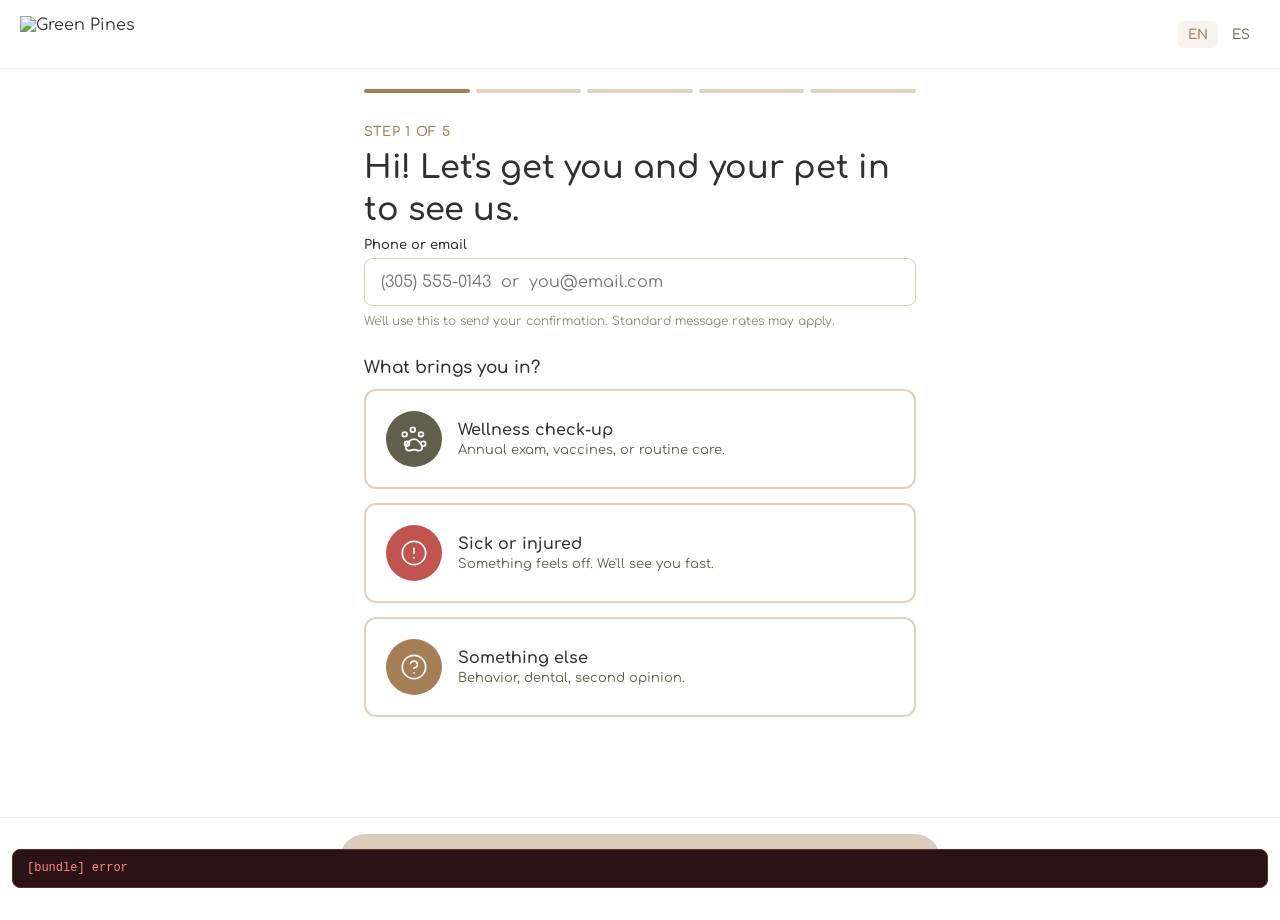
==== Green Pines - Booking Flow.html @ d6db9cc0 "Add files via upload" ====
<!DOCTYPE html>
<html>
<head>
  <meta charset="utf-8">
  <title>Green Pines — Booking Flow</title>
  <style>
    * { margin: 0; padding: 0; box-sizing: border-box; }
    body { background: #FAF7F2; display: flex; align-items: center; justify-content: center; min-height: 100vh; font-family: -apple-system, BlinkMacSystemFont, sans-serif; }
    #__bundler_loading { position: fixed; bottom: 20px; right: 20px; font: 13px/1.4 -apple-system, BlinkMacSystemFont, sans-serif; color: #666; background: #fff; padding: 8px 14px; border-radius: 8px; box-shadow: 0 1px 4px rgba(0,0,0,0.12); z-index: 10000; }
    #__bundler_thumbnail { position: fixed; inset: 0; width: 100%; height: 100%; display: flex; align-items: center; justify-content: center; background: #FAF7F2; z-index: 9999; }
    #__bundler_thumbnail svg { width: 100%; height: 100%; object-fit: contain; }
    #__bundler_placeholder { color: #999; font-size: 14px; }
  </style>
  <noscript>
    <style>#__bundler_loading { display: none; }</style>
    <div style="position:fixed;bottom:12px;left:12px;font:13px/1.4 -apple-system,BlinkMacSystemFont,sans-serif;color:#999;background:rgba(255,255,255,0.9);padding:6px 12px;border-radius:6px;box-shadow:0 1px 4px rgba(0,0,0,0.08);z-index:10000;">
      This page requires JavaScript to display.
    </div>
  </noscript>
</head>
<body>
  <div id="__bundler_thumbnail">
  <svg viewBox="0 0 1200 800" xmlns="http://www.w3.org/2000/svg">
    <rect x="380" y="80" width="440" height="640" rx="40" fill="#fff" stroke="#DFD2C2" stroke-width="3"></rect>
    <rect x="430" y="180" width="340" height="48" rx="8" fill="#A57E55" opacity=".15"></rect>
    <rect x="430" y="260" width="100" height="100" rx="50" fill="#605F4B"></rect>
    <rect x="550" y="260" width="100" height="100" rx="50" fill="#C25450"></rect>
    <rect x="670" y="260" width="100" height="100" rx="50" fill="#A57E55"></rect>
    <rect x="430" y="640" width="340" height="56" rx="28" fill="#A57E55"></rect>
  </svg>
</div>
  <div id="__bundler_loading">Unpacking...</div>

  <script>
    
document.addEventListener('DOMContentLoaded', async function() {
  const loading = document.getElementById('__bundler_loading');
  function setStatus(msg) { if (loading) loading.textContent = msg; }

  // Error sink persists across replaceWith since it's on window, not the DOM.
  window.addEventListener('error', function(e) {
    var p = document.body || document.documentElement;
    var d = document.getElementById('__bundler_err') || p.appendChild(document.createElement('div'));
    d.id = '__bundler_err';
    d.style.cssText = 'position:fixed;bottom:12px;left:12px;right:12px;font:12px/1.4 ui-monospace,monospace;background:#2a1215;color:#ff8a80;padding:10px 14px;border-radius:8px;border:1px solid #5c2b2e;z-index:99999;white-space:pre-wrap;max-height:40vh;overflow:auto';
    d.textContent = (d.textContent ? d.textContent + String.fromCharCode(10) : '') +
      '[bundle] ' + (e.message || e.type) +
      (e.filename ? ' (' + e.filename.slice(0, 60) + ':' + e.lineno + ')' : '');
  }, true);

  try {
    const manifestEl = document.querySelector('script[type="__bundler/manifest"]');
    const templateEl = document.querySelector('script[type="__bundler/template"]');
    if (!manifestEl || !templateEl) {
      setStatus('Error: missing bundle data');
      console.error('[bundler] Missing script tags — manifestEl:', !!manifestEl, 'templateEl:', !!templateEl);
      return;
    }

    const manifest = JSON.parse(manifestEl.textContent);
    let template = JSON.parse(templateEl.textContent);

    const uuids = Object.keys(manifest);
    setStatus('Unpacking ' + uuids.length + ' assets...');

    const blobUrls = {};
    await Promise.all(uuids.map(async (uuid) => {
      const entry = manifest[uuid];
      try {
        const binaryStr = atob(entry.data);
        const bytes = new Uint8Array(binaryStr.length);
        for (let i = 0; i < binaryStr.length; i++) bytes[i] = binaryStr.charCodeAt(i);

        let finalBytes = bytes;
        if (entry.compressed) {
          if (typeof DecompressionStream !== 'undefined') {
            const ds = new DecompressionStream('gzip');
            const writer = ds.writable.getWriter();
            const reader = ds.readable.getReader();
            writer.write(bytes);
            writer.close();
            const chunks = [];
            let totalLen = 0;
            while (true) {
              const { done, value } = await reader.read();
              if (done) break;
              chunks.push(value);
              totalLen += value.length;
            }
            finalBytes = new Uint8Array(totalLen);
            let offset = 0;
            for (const chunk of chunks) { finalBytes.set(chunk, offset); offset += chunk.length; }
          } else {
            console.warn('DecompressionStream not available, asset ' + uuid + ' may not render');
          }
        }

        blobUrls[uuid] = URL.createObjectURL(new Blob([finalBytes], { type: entry.mime }));
      } catch (err) {
        console.error('Failed to decode asset ' + uuid + ':', err);
        blobUrls[uuid] = URL.createObjectURL(new Blob([], { type: entry.mime }));
      }
    }));

    const extResEl = document.querySelector('script[type="__bundler/ext_resources"]');
    const extResources = extResEl ? JSON.parse(extResEl.textContent) : [];
    const resourceMap = {};
    for (const entry of extResources) {
      if (blobUrls[entry.uuid]) resourceMap[entry.id] = blobUrls[entry.uuid];
    }

    setStatus('Rendering...');
    for (const uuid of uuids) template = template.split(uuid).join(blobUrls[uuid]);

    // Strip integrity + crossorigin — blob URLs from a file:// document inherit
    // a null origin, so crossorigin forces a CORS fetch that SRI then rejects.
    // The manifest bytes are ours; SRI protects against CDN compromise, not this.
    template = template.replace(/\s+integrity="[^"]*"/gi, '').replace(/\s+crossorigin="[^"]*"/gi, '');

    const resourceScript = '<script>window.__resources = ' +
      JSON.stringify(resourceMap).split('</' + 'script>').join('<\\/' + 'script>') +
      ';</' + 'script>';
    // Inject after <head> so the DOCTYPE stays first; prepending the script
    // would push the parser into quirks mode. DOMParser always emits a <head>
    // (synthesizing one if the source HTML omitted it) but may carry
    // attributes through, so match the full opening tag. slice() rather than
    // replace() keeps us clear of $-pattern substitution in resourceScript.
    const headOpen = template.match(/<head[^>]*>/i);
    if (headOpen) {
      const i = headOpen.index + headOpen[0].length;
      template = template.slice(0, i) + resourceScript + template.slice(i);
    }

    // Parse the template and swap the root element. Scripts inserted via
    // DOMParser/replaceWith are inert per spec — re-create each with
    // createElement so they execute, awaiting onload for src scripts to
    // preserve ordering (React before ReactDOM before Babel before text/babel).
    const doc = new DOMParser().parseFromString(template, 'text/html');
    document.documentElement.replaceWith(doc.documentElement);
    const dead = Array.from(document.scripts);
    for (const old of dead) {
      const s = document.createElement('script');
      for (const a of old.attributes) s.setAttribute(a.name, a.value);
      s.textContent = old.textContent;
      // text/babel scripts with a src: fetch and inline. transformScriptTags
      // does XHR against the src, but blob:null/ from a file:// origin is
      // silently dropped. Inlining makes it a plain inline babel script,
      // which transformScriptTags handles unconditionally.
      if ((s.type === 'text/babel' || s.type === 'text/jsx') && s.src) {
        const r = await fetch(s.src);
        s.textContent = await r.text();
        s.removeAttribute('src');
      }
      const p = s.src ? new Promise(function(r) { s.onload = s.onerror = r; }) : null;
      old.replaceWith(s);
      if (p) await p;
    }
    // Babel standalone auto-transforms type=text/babel on DOMContentLoaded,
    // which fired before we swapped the document. Trigger manually if present.
    if (window.Babel && typeof window.Babel.transformScriptTags === 'function') {
      window.Babel.transformScriptTags();
    }
  } catch (err) {
    setStatus('Error unpacking: ' + err.message);
    console.error('Bundle unpack error:', err);
  }
});

  </script>

  <script type="__bundler/manifest">
{"d866ac10-8ad1-48e3-a0cd-deecfb1fa5e5":{"mime":"image/jpeg","compressed":false,"data":"/9j/4AAQSkZJRgABAQAAAQABAAD/[base64]/2wBDAAYEBAUEBAYFBQUGBgYHCQ4JCQgICRINDQoOFRIWFhUSFBQXGiEcFxgfGRQUHScdHyIjJSUlFhwpLCgkKyEkJST/2wBDAQYGBgkICREJCREkGBQYJCQkJCQkJCQkJCQkJCQkJCQkJCQkJCQkJCQkJCQkJCQkJCQkJCQkJCQkJCQkJCQkJCT/wAARCAGQASsDASIAAhEBAxEB/8QAHAAAAAcBAQAAAAAAAAAAAAAAAAECAwQFBgcI/8QAQRAAAQMDAgMGAwcDAwQBBAMAAQIDEQAEIQUSMUFRBhMiYXHwB4GRFDJCobHB0SPh8RUzUggWJGKCJjRykkNEsv/EABkBAQEBAQEBAAAAAAAAAAAAAAABAgMEBf/EACYRAQEAAgEFAAICAgMAAAAAAAABAhEDBBIhMUEiMhNRQmEFcaH/2gAMAwEAAhEDEQA/[base64]/uWrZhH3nHVBKR8zVEo0UxzrjPbL/AKk9H0hx210K2OovJlIfcOxkHqDxUJ6YPI1yLWvjj201h4qVrJtGiZDdsgISPnBJ+ZrNo9hhxBnxpxjjSgZEivFenfEntdbXCXGddvCsndJdJJMefH510VX/AFB62zogs3mUf6pI/wDJ2AAp6lIxM/KndB6PiaFeUWvjF20t3g6nXHAF57sttkAdIKf4rU6J/[base64]/COJPQcp88VdgfEH4v6T2OYKSsPXJH9NlJBUqR05DzPTgcV5o7X9vtX7Y3JuNTuyobpbYQIQ36D3xqp1vVbnWr13Ub93v7l5W7zM9OgxUFSnFPAKSAvbO1HAYx+351i3ao7ilFyVrKZGQrjT1u2N0JQVA8yasrHsrf3igtTC/FncRM/xWo0/sLfd4lRQVJGCNpPz99a55cmM+t48eV+KXTLEXIStKFIUPqPeKsNRsEsgAAbgDuA51vdK+Hrw2PpSGyE4Hv58amXXYhwIU660lSUCEoSkEqIGAf49K8958d+3pnTZa9OLXtsi3KZQ4644N0BRED1/imEK2+IW1xbyY394YHlkfvW+1bsRqoWu9cbUgHMHJ9PSsvds3qV7nhcKQBtBQAJ8pjA8hXbHklcM+K4qhy7dt3lO2r5Q6gglIVAPmDwkfviu4fCb/qAfbQ1pfacqeaSAlF1kuIH/[base64]/[base64]/SCK9k3loHG1tq4EHlXmbtbYtaT2gvdOfRCH3IT/6AqBIHqY+tfQ6PmtvbXzet4ZJ3RVC82NLfaRKSAHgM7R5j65rsHwQ+I407UT2V1O5/oOeKzcWcJPNMnlzrhNklbrjiEOqZc4pIVAjp60F377GxwqKHrdQIWgROcH1nmK+j6fNe+MEYoVz74Q9tnO1fZy2cuVJW8AW3FCBtcHFJHmMiMQYxAnoFdJWRihM0OFA8KBNCjoqoFFQoUANJo1UXKgFJpVJoG6OimgKBQo6SDR0Uc0ocKSKMUQqhRUdAqhRTQmoDrC/GDtSOzfY26fC9inFobTiQsE5B8iARPnW3cXtQSTGONeb/wDqP7ZDUu40W3WlLTLpU6mfEogYJ6DP61LdRY4rq1w7qFw5dvOha3VySOE/wKjM7luJSE7s5mc9TSHlq8SVKgpG2DUuxYCnAluT1xknpWN6i+63Hw/0n/UNSe1FxJhk922mMBRyr6YH1rsel28ECMVjuw+lDTdOaZUPFG5f/wCRya31izBBjzr5XPl3ZPtdNh2YyL60Y2pTFWLaMDFQrT7oxNT2sjnXm09OzyUiMCn0IBHnPWmx93hTjajNJEtSkNBXoKWtkRwHCiaIwBiPOnVkweEV1kmnG27VNyxgx0rh3x27HuuJte0lmINqoIfSB+EnCvkf1rvb7ZPGBFUmraczqVm/aPpC23kKbUD0Ig1jDK8ecyi54zPC415KTYqtV7kkb9pwniVRIIPQ1ATcK1NxTrSFvOAHcgnK0HjPXrJ6Vca3aP8AZ/X39OdBUplwtHGFj8JHyOaon7VTDxbtnEodypIPhUPQ8/TzPSvtY3c2+JnjZdOp/A/tM3oGovaa6FIRdw4ypZI2uJI8JPnkfICvUragpAPUV4R0q/c74C5Ud6fGFJORyx6GvV/wk7ajtN2ca71ITcWyiysJP3uhjp69K3jfjNdBoqMGaFbZEcUVGTRVQKFChQJIocqMmiiaAqTSqI0DIoxSRShQHR0mjFFGKOiFHRAHGl0mjoDo5osUD1oMt8R+0x7NdnH3mmQ/duju7dqfvLIwT/6jifIGvFmoXDt3evuuvKfcWtSluE/fVzPzrvP/AFMa461dWNkyo/02itwjlulIjpgL9iuDWTYUhx47YSoFMjHvIrnlfLcQJU6p1Q4pBVJrT9irY3eqNIWDDY3KnrNZ8rSl1yUwha5+Uitd2GUhOrOlKgpIQcxwE/3rly/q3wT85t13Tk7EBWBzrS6a8FoE59K5zb6jfaqO5sGlpQDt3gxPnUoWXaLRyLhFw64kGYSJH7+xXh/i37r6n82vUdgskygH8zVg0Qa4vb/FfUrJ1LFy2h4DiSCk1ueznbS21lsbVBKyMpHCsZ8dxjeHLM/Db4CRmltiADPkTVY3d94BtmOtHcagLdkuK4DNcpY69tX7AQckinSWzISQYrk+tfE29auEs2LYHRZHAdffSmNG7S9odbuEIDhSvcSVTG5M5EHH5c69GOHjy8+WXl1K4eSFRuA5edV11tnB5VTL0DU1MB77YpDoE4fUd5McZkdeAqJb6jqllcpttSa3MHAeBkg8vrXHkw/p048v7cz+LnZ9td+L5LYC3NpKgMyJB+uPpXIdZYS44ju1/wBVB2qB4ma9FfExpB0tp3BhxP5kVwC5Qi5v9SXglMqaI4bRmR9QfnXr6PK3HVeLrcJvcVVleM29ypt5JcCoEg9YP0kV1D4F68/[base64]/GjUn7/ALQvBx5C0l5aSIhSNh2JT9JV/wDOucJeU0ypAwkHNbH4tuW6+1SlMOBTTzaHiU8ErKUpUPqgn51iHblOwIRmOB9865X2onSpTZSTCUkfKRWy+HTKHNUvFKygNpHHrmschCe73KUk4H/x/[base64]/qcs/i8lwJO5L7S/FHdll3bPEJJIIxyJrY6dr1rqts260oLbcAUDxBFZ+++HVhd6Va2igpaLZO1oARHmTxmrTQOyiNJaCUbk5kgHia5c3Z/i6cXfr81R8UEE9lblxtUFspWmPw15yv8AVE2V4+bdCFNkBpJP42toAPzAB+deoe12nfb9CvbUid7RA9eVeVrmxbafWzcqXtCSkHmiPuz5cPlXborPLz9dLqVDt312iFBtO8K/FziDjy/tU1gtfZipxZNwhQCQDxBjxfKeFVa3lIcWzAQhSvw5jOKtWyhncUNIuApAIUBJJj68TX0HzI75/wBPOsO6g0/bukJcbuU7RIkp7ogpjjxbB6SBPKu+jIryt8DnU2eqm5euUM/Z0oCGjjvFq3c+oSVwOMwOpr1FZu96wgkydoM9a6Y3wlPGhQJoVpAoUKFARoqMmiFAKTR0VBFBpQNIBzR0C6MGkg0YqBYNHSAaVQKoTFEDFDjVBzWB+L/ahvs72WdeK1JU4tCWykZKt0gDz8JM8ordrUEoJOIFcF+NWouXdvrd5cL3s6Zd29nZsJPhPeMpdcWscztO0dNyhUt8K4d2jvndRvytxxDpShAQETCBtHhzmRwPnNZ4HareRJkQDVpeqJffb3h1wpSd6TulQicj5/Sob1uVudykePaSeQwJNc4tJelondlYOQetdX+FzG3SkuwJcUY9K5Hdnx75JKhmetdj+GA/+nbRUZJV/wD6NcOo/V6ekn5uoafprL6BKQSRzq1Z0BlJwgD6VF0FeUgkQa1KEJCZ5V8y72+zJFWnTWmEyESao9WSlZ2iNx5CrnXNcttNtVrKhujA51k2S8t/7RcHxKUJHSaYy3yZf023Ztv7PZtpjhk1eqUVmq/RmQtlIGZ8qtn7RVuIisXG3ytyhk2xcQd6RFRv9PQg7kJ2/tULWtSd0osvmQypQQvy6GrKy1Bm7SkhQPmOdWHb42NNuSc7vSTTirYNp8QietWVuwjbIzPU1D1AgDbWrjqbrnLu6jNawAGljkRFeX+3TYtNYcbQhOApBxkgE/sfyr0/q5JaUIwK82fFS27vWXHUz4VKnkJJ/gV16O6ycetn4OfOLUHAAYG7lU/S1IUlxTg3gEjYfxA8Y86gXCCVqXkEHKTxzSwrYlKUlRBB3QeJivqvjbdC7A6+jTNRUErT9mXtTcIP/wDIgKBSrjggjBGRJr0/[base64]/IGvHnbt43l+1q21W68a7x5WYLqgFLiTnCk+UEDNZzrUjKlEbVjoM8JnP71Hdue8dDu1KVSqAOlPtKSlxKnQrYsbSP+IPP5VAWClyIykke/zrMKJydgmMiRXXvhi+B2ctRP3FLB//AGP81yJyO7G6QYJ+Xua6T8MXVHQXYM7X1CPkK488/F6Okus3YdJvAkjNaJeq7WcqNc80vUFBcEZq4XfFaNgBKzwr5uWL7OOW4q9dvHtQ1ZpCQottncongTUfUtfuLEJR9ledKsgtpBH61PSEBZCgN/Op9ppzVyUyRnhNdJqTTnd27WfZztuEsIRcK2OAQAcVY6n28vWn0qYsLm8TgHugDH1OaYY7JWp/qKCSoZkitVo1i2y1t2phPDAxXO6tb3ZN1U6mzca7oalXLLlvvAUlB+8D51mNA1W50902lySCgwCeYrpDyUpwSI86wfa7T2y4X7WA+DPrU1PSzKtjY61LIAVPSKU9d99zrEdm9S+1tqacQtt9BhSVHM1dPPLbUAJIOK5ZW+nSSXzD2pQtpQHOuB/Ei2U7qdw5t3JStSQOqtoI/[base64]/0H7QN9d+xfLIyyBNeRNfWt7u3iQXH0qcclzcSrcUmehOwHPEknnWM2orFOrKEL4qCSkTy9zT1sgOXxG5KkzgnAiMmj1FpLKWChQO5sEpmSkwJn61Gt3dv9PHjUJJqILUFhK1DwkqMkp4fKt98JX0qs7y3Jyl0LjyI/tXOLlanHFLWZJM1d9iNaGj60grUUtPf019BPA/WscuO8K68GfbnLXc9Ot0m8Snko4rUXGjFhr7Q3M7eArIWd1ltxPERW6stSRc2iN55Zr5We5X28NWOUald9p9Ku1vFi2et1rgEzuA69KvtBtNX1x5Hd6qwgK4CCIxMRNabXLRt5oFKQUkQRVHpzdxYXCVJ2FsH7vA/KvRjlLPTE47vxlpotO7KdsG0rca1S2CUTKStRmPI1ep7G68lTbl3rNsyFGJSVEjBOJI6VBZ1QJSpFspaRzExPU1baZqCXV/[base64]/1fXL2/mTcPLWD6nFegvjJ2q/03s1cNMuQ/c/0UZzB4/lNeak4419ToePWNyr4/wDyHJvKYz4ntXiyyWVQU/nSmF/1BBiRt9Kio5qpX4E7ZHXyNex4NrdVm+xcLZSUSo94DiCUgxB+Z/KtP8OmkW2rac84nv7a8ecYum4kJQU8SJicyPSslZd47dJYQ4hveCnes4BA4/lV92H1pzSNatn1tJeS0oyycBZ2lII8xuPrTbX/[base64]/Eft8q2uUONNfaWWll5KCsKbXuSUjvDw25VECFQqMQo8F1O3ue8+1XKFp79SliRzMK/RQPzroL6UI1h+41khVuy0/hfg7x5vClHqd6zgR90DFYrVNae1Rx891h5SQkBIASeIjjH1/SuVbnpT3DzlwpPfKKktpCUEnMdPSm0NKbIdiCORGKduWg2tUFJSMCDIB4TToUCtRUoLWsKyrkev5iqzpV3Kg66taUhIJkJHAeVMjGakvNlCUkhUZ49ajRJNaiOn9hu1v222TZXC//ACGhAJOXE9a6RperBDewmvNltcu2b6LhlZQ4gyCK6v2d7RKv7Vp1Q2uQJjhXi5+HV3H0en59zVdct1i7YIBnnR2mnhxwSPy41QaDqySUjdAPGtfavQrcngSK8l8PfhdpLPZ22UAVNpJ6xVtaaK21/[base64]/rVT2g0hKrBaNs4welfW4eSduOnxOpx1yXbnbZKhjiKftkF07AqCo4moydza4PESDTiF7RAma9NeeJaba4adCAhRXv2lMZB5D51P09a3nmW0DY6lae7PNRzA/[base64]/ubRRS4W1rKWkLAnapaglJj1IrD/FJi2/7Uu2WnS33TKikg9fM8Tx4541pO1l6zb6You7iW3G3glPEhCwvPQeHia5T8Tu2aH1ptGXg9cIe8SW0kobUBAg8VKEzjEj65yulk25F2u1K5vV2yLmWg+tTylxBBc2lz08SVY5VUm/tWNGuWQ2U3JWlpokSO7Mlap64CfQjoaX2hvbm/u974bQoktobGO7SDifPiKqFq/pIBSCZI9ecGsRaU0I3LP4kkJHKg28gKT3gMDBI6exRtHvQloBKTkkk4oNNtNlxajuI+6OIPnRDeorQvahsABIEnqeZ/SoC0lPKpiihexUgEGCORHI1FcVucVBMcq1ENRFbfscrfZhE86xpRHHnWq7HObVBsyOYrjzfq79P+zdadeOWbnjJj9a2OjdpkpUAtWPPlWSSwlxIxxpK2XLeYkivFuX2+jjbj6dkstZbfQkpUmOMg1Zo1EJG5LgHzrhNrrF5aKPdur9JqzY7W6kYSp8gdYzXK8e/r0Y8/+nXL7tKlho71wenM1h9U1x67fPiJUT4UDlVMzd3eoK8JUonG5VafRdGS1Di/EvmTWLZibufoNF0dSlB94blnryrUN2gYaKiMxijsrVIAJGB+dU3xA7SJ0HRlhpU3Tw2NJHU8/lXDdzunXxjHOdfeTrHa+6fTBatEi3Qr/kZlUfp8qhalbJdYKCJBp/TLcW9i2s7itcqUo8STz+dKWnvF5hXv9a+lhO2SPhc2fflcnPNe7KqVvuLcQs5I5KrIqQ4yvY6hSY6iu4OWKHQRETWY1zRW+/U2WEK3CZIwa9GHL8rjY52hSUqBBMxV72e1W+0S+a1HTHwh8JWg7hxBEEHqINFedk7pJUq3bnnt3T/iqoN3Fkva424y4ORBBrrLL6IudQ1O3vNcs32LFCLa2ZZaUzABUUJAUVRxJMmfOvQfw/1K3vmLJ9laVoDiUrAASJhShA5fdSY5Z615vdux3ynlsNslQAUhIxHGRNbT4dXSEakkO393Z2jrpaS/bvlBQsjwkiIIPA+tWVdPVekuJutRvH0nclsNslZ4qUAVH6bh+dXW6RXOuy97d6PqCdNevlXQvEd5bOuQAtQHiQqB97nI45xjO9srj7QyFEFKhhSTxB6V1l2zUihRURqoM0mgaSTQVoNKBpoGlAxQOg0oGmgc0sGoHAaBMCk7qxXb34jWXZVpVohKbm/Wn/amA2COKj6cqlsk3STZXaXVkvdn7q4dcSzbuAp3OiO8UrCQZ/CkECOZPlnzlrvaRd6pmztyGrS0aS2dp/[base64]/ZnT1pVChMGDXm5c/D1cGPlt9OaLrAPExUtdqVDImntLtoQkAVet6eHAJTHyrwZZafSmLIu6T3pgoz5CpdjoCAQdpJ9K1aNGAIjNTWNHUlYBx51i5tzBB0nSgiPDHoK09nalGCMUq2sEtpkSTTy3UsNknBrz53bvJoV5etWFupxSgAkTmuN6vqTvajtAu4cJ+ysGE9I/vWg7da67cEWbCjuX4cVR21omxYSyY3DxOf8Asrl9K9XT8WvyrwdZzf4Qt1ROAIjAxiOg98qNtuASTJPPy9imwRPMT14/T3mnUBS0yN3Unhn3+9ep8w6kACfpVTfN97dOiJgAirNMJgTEfoKr7eXXHXD+I8OlWBnu0lIKhnj6VHu9Mt7xtKLtkOpH3VEeJPzqxUgIBI40kArTmYq7FAnsnpqzevd0bl55lSWQtUJbXH3iBVM5o/8A2xpVte3L0XDjym3bZOZRH3uPEED6itotjMg55TTVwlN0yWLlpD7R/CsTx6HiK6Y8l+ppc6B2junGNI1i2ebubVq4QXmAghbK9igQmfJRxPIHHPveh6paak2bmzdDjbiEqO0yJyCZ9APpXCOwl5pXZ55q3ulXDdklxTwbgKAWpIRJ5mEg/XnXUOxbPd3GoXOn3aHbJ94uNpAERAnzGZ9eNd8MpfRW+mgeNNNL3oSvhPKnK7MCNFRmk0FSDSgabBpQNFOA0qSKQDSXnkMtKccWEIQCpSjwAHEmoir7X9o7fsvor186oF2CllE/fXy+XWvLurarcX947cXbynH3llbi1Hia13xE7Yu9ptZWoLItmQUsp6J6+p41znUHC4+GkH8JUo+XsGvNll3VvGEO/wDkXB2JlWEpM5jM/pVauVq/9ROeWKnfbChtbTR7tBTtKh95X9qi3JSlCkpGOKY5DpVjVRHCVniQkc+ppds8bfIJCjgRyGCPzqO44t0JAEEdanNW3dKT3oUEnxBPX3FbYR1ONklZEuKXJgQB5UkrBRiJnEUYCVuoQDO3iRzPrTbg2LKt2QrAjy/t+dWJToaSpC0SCQZBHMGOfyqZpNqp+6KjhKBMgTUV1arN0b0AAo4ef+a0PYiyuLxLiwlCWT4QSMq6/KKzndQntoLbTk/ZgqPC2IkZk1cdntPCyDAkwCPOm2ghxRt0ghKYJV/yq60UBi5RMQo/Ka8fJ6erp8tZaaXTdKIAEZrR2umgoAIFL0+1SppK0j7wmrhhsIAxXz8rt9eTSCnTMDFSG7IbhHDzqemE+lNlxKcwKzpo0pHcoxnpWU7WayjTrJx1aiAMQOJPQVba/wBoLbTWP6jiQtX3UTlXpXHdb7Y2P+sITq94lsKO5CNu5KegMZA+XXoK68XDcrt5ufqZxzU9pFiXbla7+4gLWYSM4/xTy8DBP6D3/cUTNyzcsoetnULaIG1STPyn8qcQiYVtKpPFRyc8ffMV7fT5OWVt3SUJO0ZHyz8vp+1PI2/dEkxx6UAdo3EACJx79xQUFd0hwJyD140RHuFlFutURA2yfPj+VMWbR+zpkZOTQvnO9W21MK4qjz9/[base64]/07SE6UwuHrzLhHFLYP7/sa3DjyWG1uOKCUIBUpR4ADnXnTtl2gc1/Wrq9JOxSiGweSBwFcuXLU0RlrxxThecTkpIMCqRoSu5LmSRAM8fKrFTwWl7dgGcjr7NVSDHeOeU/Ln88VxkdMf7R7pRSoqJHi4dadeWlJcVKVE+AbefIn9KjvNFxSlq8KZ4cD9KZ3pCXFHJUYArpEOthtt5ClpKyD4U8J8zTb7rjni3DxK24GIHH9aWttLakrLh4iccBSLgNsNFopG9Dqp5xAiJqs0SYaUlSuRMjhIMGglhDLyXVqJbnwjmr5UbQU+uTBHGKU2O+uFPXC/C2CpQ5k8hVQT613C1FYET0wnyq97N9pxpZSw+2S0mUgpGRmeHqaz21S4C+M/MCeH71ItbZalEwT1rOUlnkldXsdRtL9jvmHELJ/wCJ4fxU61JQ4AQQQZ9K48h64srkLt3XGV9UmK3vZvtYi522t+EodVhLn4Vfwa8+WDcy8u4aBqSF26ErIgiRFXoeSUzNcx0bU1sEsxuSnxDMEfXlWqt9cZLJcU5sCcHfiPrXzs8dXT7nFn34zJoV3QCeNc97Y/EoW6XrLRtrtwnCnyfAj06mqTtj28ub5xzTNJKg3lLjwxvPQeVZK20RRUlby95KspPCu/Hw/cnj6jq/8cEdHaC/XeLvtRt0ag4DuSlbig2cfiggn0kVjNbtrvVdScuS0nvn14Q0jakdAAOVdBuLVtDWcARw/[base64]/KrPR9Vd0u+ZumFeJBmOShzBqoEFIO4zPTnTqVQeMkUl0O8WN81qNm1dsKlt1O4eXl6inprAfDfW9qnNLeWYV42Z5HmP3+RrfV9Djy7ptjSlBpYNNA0oGtoyXxP1w6V2dXbtr2vXh7oddv4v4+dcFuVgJWVGMVuviprf+pdo1sIUe7tE9yM/i4qP1x8q5rqSlFonISk5jiTmPlMV5c7vJrGIN0rukHBAmOOZ5iomxbradiUgj6EnP6Usn7QG0zgcY5k9aau7gtNgDwJSswkHJwMz8qSOm0Rwud7CwZBknnRtIbCiXD4hkJ6+5/KkOLdu7jeSY4k8AKMgSFylIAAScifOujmO5UpLykrlSkEpA4ifZpl5JWdhgqCiDHy/ilBRYfS4rxKA3Jk8+RpxkJQhtYRhSiFTzGKIXp3/ANyRIACFEBXOB/ml2ln3zbhag+MJz88+/KmdqgtK0kkpSVHHKONWGhOpSdhB3LKiRGIipfCiZs3CtSjwQCRjjFXOmacMhQ8X6U8xa70r2pA3CJPSrOwYlxRjFcssjSk1PRiB3iU/Sq1pJAjgRW6uLbckggVnb7TihZUBj0qTIsansprS32O4cUC80nBPFSeHv/FWN5rDzrS7dtZTuMLUDwTzrCWF2rTru3fH3AdqvStU0gW108SQQtZUBwweH5GuWWE7tu+HNccLi2+mfCe7uuzCdbt7hgqW13yLdSTK05/FwkxgeeSKyynEm23QmDwzy6VotL+IGq2ehJ0dpDXdoQGUPqT/AFA3nEg8grGKyrgN2+ppGGUmDB4xy8q3dfHGG7e3+1um5d/2knwp6+dWKPGoKV4RHCZpCUiNqY2g8flTkqkoBnkT19xWVLUSpXDPHHKmcEyD55pwpCJB48D9aYW5CeZJ4+vv2KgUt0ARuBVRsNKKtyjGeNEy2SZUInJk1IhKUD05Zk0UaiAnPDpPGmVObEbpg9aUpQURJJSMcajPS8sImEiiAwyp1e8/4qxSEpEYx+lNW7OxMJBP7U8tRAySec9aCJePBtMgieg60qwbLTQWo+Izz51EcUH7lDf4U/tViqEbUiEDAGeVA3f3P2ezU4r/AIYHT3ioWnJW3p6ZHjeJJ86b7QuqWpm0SSS4oYHPz/SpO0JdbbBwhIHkKInJV4DuPDr6eVOhQ9J4CmUGAMmQZ5Y8qeknhJqKl6feuWV01cMqKXGlhaSPKu16dfNalYsXjRGx5IUJPDqPka4QhZHLNWVvq19bspaavHm0J4JSsgCuvHydiWOozUfUr9Om6dc3q8pYbU5ExMDhT81jfitqf2Hsz9lQqF3bgTH/AKjJ/avZldTbDi+p3jl3cP3K1bnHFFRJ5kmqq+EsLSrgUxmpLqtySDzqI6tDxLjo3AYAHEn/ACK8jpFKlBSEhQ8auA8utMaklRSQAowRuJxJ9g1PbDSrrvHVBA8Yn/4moFw+m6uu7aBDKJ2z0yRNdJ7ay8Q20ssthBSmMLIUePL+9Hco71YWP+IzHPnimwSJWoqC1Hn086evn20oDTaRvGVLAIJPTpg1pzR75wANtgyUtwQeI8vfWglZeSlpA2hIlR5T/FMLbVjBKjUywZW2ys/gJ8R6GqnsppKylSJVLoCRnlNKtlLN42tJGHPD0VwEfMTR2Li3nnFBEA4APWCP3JqW/ZFq3JbSNyFpIjy8qzb8a+NHZBQu2khZISgqc5ATAA/[base64]/bHZDTzpFjcOOXb2qXjzZ1BbvdNIZQ9s3QnBJCDBmPESeQGktbb4daj2Wu+0qezam7LSnTahDalBTo8ACiAoTO9OVSRmrME24qkQnGE9etIWqSQmNu6MGun6/wBkOySPt2qMXd9aae1ZWd0LVqHHEKeUo7PEcHakHJMbpyMHB9p9HtdG1U21k7cOsqYZfQXwEuBLjaVwoDE+KMY41m42LKqFGAAkyDx9/KnWUhIkRPUcveKJKATJ+X808EgGIg8COlZUpMCR+/[base64]/wCxEn9q6648hlpbqzCEJKlE8gBXnLX9SXqepXl4vi64pUdATivby3xplTurCUblGBFVinCvLcSrAk8B+9TVmXZURtSAY8zVcs/ZhtBiD4jXB0xRb95bcMSMCFHjHszUUEhAWSVASI5CnXVpXKnZJ5R1pmZIBAAHAJPCumKZez4KFIUpQCFBxPhI5Z/QxUR4lbyzMoKuJPKiW6VK2AGCZHPrRIZWtZiIPCcYrUjNpxuHFk88ilF1bDAAVCDggc8zSVlq2cASreEnKgceY86cch9fdkgkLMwMH0oJGllTbJWkAqGEg9autNPeOIbcgrc4npA/tUFIFiy2jaFrKZQgcZk8ff61aaFbOB9Fy4VKmUkzgk9PKBHrXLK/Vaa0a7loJBMk8QakQlX3Yx1NNtoATgYB2gyaeIIkcfThXFRpGTyjHp799aJSYSYieEftRmAMg8QMmgASvaeIyc/Sgfs9Xu9CuVXFmpuNo3IUCQYMggjgf5quF4vUFIfdP9V1bjjmYEmCP1p28I7kp5nkKZYZUl9hO1OxDEqxzJMfkD9KvzRpPB2+HkBEUAU7SCvkD7/KgJUSZzzPv1ocJAEHnJqBQG0+I+I5IHX3H1qx0S6t29Ss03ylnT1XDf2pCVEbmwoEjlynP6VAKRJlXmfMzRGVBIEY/n/NBptd0t/Qro2dw086pp3bZXEKLVy0TuDiSSQZlOEiIJmTXVbjtbqDHw6eFz2V05u4QgFenKgJ+zkmXywBKU7uRPGVTHHj2mdq9d0i2FrY6vfW7A4NoeISM8hy5fWo7GtalZaj/qdvfXLd5kl7vCVqnGSZnEzNbmWvSaWelIc1lY0u3cW0m9Wl27SlwIZQEHcp1SQgAICZgA4g9QK3DmiaPqVlpWof6Y1qQvrh0PXOo6l3DqWEubG1f7iZ8KQcJVEcK51qvbDVtWtl2btww1bLjvGre3aZS5Bkbu7SndEYmYq0Fs7qzem2d5rloWLe3/opWpKTbhSo2EpmTuM5zHSkppqNU+Hdq5p7Ttje2DGnsNv3AvXUqG9vvwhAUoEgnbwISPTIrO3fw91xq/VZ2zLV033TbyLpDyUsOIWYQoLWUiSZETJq1e1LXHezFzpSLjTX9OShFknYF7yUPbhBiJKljnkCQOJqy0/tfeWtqNN1PSnnGU29tbMOWiG7gp7obRAWlSFbtxPlOKtkGHT2X11IuinSb9SbRRbeKWFQ2Y4HGMZ9CKztyEKPIA+fv31rsP8A3bp943fJ1NOqqduO/uUNqs0B0bUFIcQ42U7IS34hBHhI6zx5aS4sx9SffrWLJPSwp1akWalTBJxnjmqzUnibJDDf+4+oISCcgTmpt+4E26AIPj4bvIn38qpNXuU2qmXfwMsOLTPUwAKSJVow6n7F3DRlCV7Ppx51IYSSuQNyU5JiMx/[base64]/e4pCQVbTJxVm9IbOQJwBVZsWVOuLlCdoVjnECP0rMdIhuKO8rLYOIxT4s0KQVulLYUd08AkQcDrSV3KQAoJSiBABMmoziioSokyc+VdIlKedb+82jaeA6x1pRS6hlwCU74Clf8hEx6UjZuKCT4E/d/f8/[base64]/[base64]/r9aG4r4Hwg+/wB6gUDmTIUoEknl7/aiUpSgSSAIO7PHrQjcQZ8zPH9KCkkjIERQJSgLWdwO6evDPv6U6fFBSMcj8/f0ogDMEkRjjzpUkQRJn5DnQLQSg70yI4EYA9KsrTX9Qsz4XkuICFNht4b0kKSR908fnIkCqsEADIEcMcKNZMYyfP8AxTYu3+2+sv27rL7yXlOMlkuLTCwhRJUMQCSSZJBOTHE1nHCACskcZ+Xv9qbuHg2cwccjPOo6XlLXice/f9qoY1l/ZbIkFRLoAEA8lZqldWjVL9m1MqbbG52eHhMgfMx9KsdfB/05ROAhYUc9J5/OqLs84HGbm9WYLywB5J4D351Z62zWlt5USpXMlRPGPWpVuVOuFw88JHDFQmR3sIBxxVjJqw3hKTtAjj5fLpUU80EpBInhx/[base64]/Km1sKDi1bfxYHlW5Sia2glBkAnh/emlIKrkmYMx4sZqa3buAJXEAwB5zVilpi3WSlG5IQCqCMHlz9ancmjOnvJD6QsBK0J+4TBnrUxl1xw3ClHaChRmZEiB+xqPd2iTctP7oxIhJBmp2mW7l86XFIUGRAQOucY8+NZqxdsNrQsGQlOACrJA6H3zq1agohJEDHTj/iofBIKT4wU4nzz+U1OQrwwcgnjMe+VcqQYVmExMwT79aUcJyQSSMjl798qBSG/CFRHGD760RPLiTI9DUCUqUviTyHv6UC4ojcokA54zE0ok7tyiQTxPQc6JJwIIKiJBHEdaoNseME524+dKU5LqlbjPDjx9/zTYO4BImOX7UaRuBMGI4z786B4LCQE/dAwPOlElQ28hnPHy/[base64]/wClatl5zh4cx8+VVl8nX9RbWtK0NH/iZKorUgk9qXgrRbxaHBhMJBORJiszoTxXp21OEl3aMcAKgXms3ts3dWOoTvUgpAI4mpmkpFvZWqJ8WVQfqf2rprUZvtsLde1GFSdv/wCoqW0QVTxUf/bhVVbuykCYVwmOKqlvOwkMN+Ja+hwB/Nc1Ptnv3luj7iMCR9TUhlMklAj0P5xTCNqG0IkbRmQOJ61IKtqdxwBn0PkRUAWQtzwAnz4U8lKtogkD1phA8AUUb5PNVOJnaPujyKuFBA7V6T9r1e9ubMJG91RKBgHzFY64bWhRQpJSoYKVYIrojcqWVHJJmaTfaRa6i0e/[base64]/oTbfSmEqKlgOLjBPAD+KsEAMDCYSTETE1CQ6tH3kLXH/EwTUhIfuhBSGEATPEx06f4rCHdoXcJbCtwH3lDgB/n9KnhW6AVQngczj1qK0hFu3sQkgYKpVknqT/NPFYJgSAnIE8RUDneAqkHAGZPGfY9zR7gkSnBSIPLj/mm0HjORHHy9gUapJ2wB51FKSTuO1UTJgeY/wAUalqBMgSs5I5TRKdUqRuICo49DQO5JIVBwYg/L9uNUKKgqYUQCJHz/WiAGSoiZz5zH6UlxS1Kkb4BPvNAEBOJCyIAPrmgWlShKp4EZ9f8UoLJKAVEpGeHA/5ppCw4opgpPmfn/FKBSRggz59Z/tQPJKSjnE8MR7+tPTjdHhn8qjBe6CYyJOevsU4lZBO4GQfr0qB8EDBPORS0qG0gZ5zy4GOFNTMSOUDHEeVORBOCVATyJoFBQgqQIB45oleFPGOUTFKBAhU5GM5ikGSOnWgjO3KGgSYk8OVV7lm/[base64]/aKZQ4MpHz/AI/vT6UFhspSPGrA4cOlRS1kkpQfGomeEU+lvGQoeW8YpphqSFKEgEAzOKlJ2lIPfROYxjyoUhrMGpClQnBpluAM0tUjEGvPa+zIjvgLWFyUqHMVV3p3AyZnrVk+oAERVPdmBzxWsXPNVvJQN21IHWoLgG6BkTTz7v8AXKeoqMpQH1r0Y+nzuaaySW2klU+EH5Y/Op7KAkIiYzHn79mqxt4gcTnjKjUxl/CTwzIzj36/WtOSe0jaZwB19+/1p8L3EZ5yc8TNQkOjAI9Ofv3zg053skCeX1/n38ppUzvdithJIGcHBpQXMEknn7+nvEw+/A4mQeB3e/fzpSXIA2kGeHv3y+c0Je5IiVA+/L3+5pcSE7YI5T+XD50wF7iSOGc9aMOgIMk/2img8FlZjP7e/wCKOQCOoMkftTRVJKsnM8efH50O85DMEU0Ht/BM9cz+f5+zRqXEiTnImBGff+aZ73aABgCBFEpzhMCOU8KGzpIVJnxK8/flQQtP4SIOOpz7FRwtPIQBgT0oFYEzGTB6e8UNprTpJnd4udPJcEK2kj96gofwSIIJHHlTyHFKnj8vTjUVMSsqCVEqGZ4UvdAkETwIqJ36lEFXITB/Sne9E5MiZzFQPNu7QnIIByQKMOEgSTg8env3FRi6kA7TJJyRQ73ACQRNBIUsDAJjz500pzBIjr6U2pzAVuAPkeJpHecACCI5njQPb0pA4eUHMfx8qaU4lSTJBgngeA6U0t2ZkwcccU3uJ8KxuUcknlVCnNh3IVlKhBE4rmVqFWl4/bhUlDhRIPQxXS1zsPUDECuWOOrRqtwDIPeE/nXTj+s1t9MacKQVqAnnOffGrlkIk7nfu49R0rKae84pIlZjz+dXNuBt5mRuM59eNZsFuh9pvhLm0ZCRMU8blUQkJkkDJ5iobKS4kJBOMACPrUtpnYQVEQQfkmsqUla1mCswBEjHPpx/[base64]/Xr79/rQF1IkEYgz09+/OrS4TIST6c6WVLjJx60VZovOcj0+Xv3xNN9MyZzPv3/es8Ryk8cY/vRpcx0HUYFNItPtO8zJ4GD79/pRh8g4JAnny9+4qqNwoAwaAuFHM8TiD9KmhZl4gH5fWmlOY4kcaiJcMkCjLhiZnM5oJ7VyokzOTHH376VIQ/MEGCR0qnS7HA4p9FxKiComcimhbB4/ekTOPLrSg8YxIgFMAcqrftBjjkmYpSX5UDMxU0u1gHUkYMn9aBcIGR/FQg+FZPCPrRF5QAzjlmpo2mFyYI58KBeATMiTzmT7Puah97yCuMmCce+NJ74J4EdccqCWXiT93aJkQKIObSefOKib5IwZGcmjC1OqITOfOipJvkM4J+tc41goc1p1bXBZ/OuhuWKCypRJ3xmub6i2WNWz/AMq6cftK0ejWdwop22zzn/4xW10/QNTuQkN2obBzDiwAPpNU/Zl8BKBNdE0h4wBkiK8/JyX493F02N9mNN7CXT0G7vm2x/xaRMfM/[base64]/Kk3SiCQoGa6J8DdBa1XV9Qeumu8tkWqmVDrvxH03V6cJ408ed8sGhZdEDjQuP6Z29Kttf7O3HZbtPdaU8FENqltZH+4g/dV9PzmqS8XLyvWn1ypbK1FdWTRChyqrtyBk1Z2rPfDwqny51Kh6OYOOlGRGAYFKNksA5gjlSRbqBJ51FOJUTj9qUFqSeJJ6RFMwoEzilgkgyfnRTqXDkiCf1FGSpRzmOOM0gAZHP1pxsSfwg+vCohKdw/[base64]/1UMHJk+tPf6S6+ElpSSg9DwpJ7NKXlVZU092jQlohS88oq8+CugaT2u7Z3StSYDwZtFuNJUAU7iQmSDxgKJHnWP1rR1W53BJhNa74APG37eNNJJ/rMPJI8gJ/UV245NpVVpbT2m379i+kodtnlMuJJyFJJBH1FdD0Z07U5HCs729sP9N+I+rICQhLzibgQOO9IUT9SatdGdgJknpXk5pq2Pp8GW5G5sXPCPOrVlQBBxVBYOSBFXlvnbJNeDOPo4VNQeZxilYptIkTzp1MbREViN1//2Q=="},"8376d706-74f0-4c26-ac9e-d899bb012b6f":{"mime":"image/jpeg","compressed":false,"data":"/9j/4AAQSkZJRgABAQAAAQABAAD/[base64]/2wBDAAYEBAUEBAYFBQUGBgYHCQ4JCQgICRINDQoOFRIWFhUSFBQXGiEcFxgfGRQUHScdHyIjJSUlFhwpLCgkKyEkJST/2wBDAQYGBgkICREJCREkGBQYJCQkJCQkJCQkJCQkJCQkJCQkJCQkJCQkJCQkJCQkJCQkJCQkJCQkJCQkJCQkJCQkJCT/wAARCAGQASsDASIAAhEBAxEB/8QAHAAAAQUBAQEAAAAAAAAAAAAAAQACBAUGAwcI/8QARBAAAQMCBAQDBgQEBAUCBwAAAQACEQMEBRIhMQZBUWETInEHgZGhsfAUMsHRFSNC4QgzUvEWJENygjTCNVNiY6Ky0v/EABoBAQEAAwEBAAAAAAAAAAAAAAABAgMEBQb/xAAqEQEBAAIBBAEEAQMFAAAAAAAAAQIRAwQSITFBEyIyUSMFFGEVM0Jxgf/aAAwDAQACEQMRAD8A9ZISCdlSA+KgETokERqUYUADfejGuiMRqjE7oBEIpHQIdkBhLdIe5GIQBKESNEoACAAJQB1ToS9EDUYSiEUAj1QLU7ZBAo9yEI/JJAPRJGAEI7IChCKWsoBqklCX0VAOiEJw1SQMSTiNE0hACgTCKB3QNlKRCRQ21QIhBOKESFANtQlKMappmdiqO8IjaUoRG+igCKQEowgRRSRhAIShL6ooBCUac0UUDU6EkkCS3S5JKhISkUp66KBRqlEaKoxri7AuHaZdieKW1u7kwmXn0A1WCxb2/YRakiww27udDldULabXfVB6ogvn++9vXEl28/hbXD7Gmdg4OquHqdAqC99rXHlUve3HjEyBTYGhnaB+soPp/dIjZfPXBvtqx6nfULTHLgXFCo6PxGgLeQJ021W/[base64]/RB1vr62w22qXN1WZRo0xLnvdAA9V4xxr7bKtyK1nw7/KptOV184RI55QRp6nXsFkPaT7S7viy+fQtXuZh9IltKiCWip/[base64]/t3vcLuaeHcR133FnUcGtuHaup9yeY++ULyynburUpNNsdtPqVBdTcx58sgctkg+8bS7o31uy4t6jalOoA5rmmQR1BC6wvmj2H+1R+BXbMBxasX2NdwbQqPd/ku2j0K+lWVA9ocNQdZBVDjslGkpTOqW6AShKdGqGVAzmgU5IoGkQlHVGJRhUN3KCKR02QNIQITiO+iYYlBJCXzSiEpjRQL0RkJe9JAUAikqDM9UN0kkCgooe9EKAHojsISQQMq1W0abqjyGtaJJPRfPHtZ9oNXiPEamD2TiMPtnkVC0/5rh3HIGfeOy3ntp41/guF/wAJs62W7u2lpLd2MnU+v0Xz/Wpm1a2nnyVHSSXf08i775oIz4pF73EOGkkQfQAKPdxRptNRhaTq2lM5ehcOqm0GCsPGNMZGmKTSSZ38x+vdRL6mWEB2jnSSY1Pr9/RVFHUqvqu1JDAdp5o+GMgJLWtHTmu1Wmc+2muVo5xzTqluWU2l5IcRO0fAfFBFdUDNQ0jNsTuVz8U91Y2mC3uI1B4Fu9wP9UStbhPsqxG+aHPzgb7LXly44+23Dhzz9RhmVC+CJkKwy/8AK5jILhy56j9vqvRaHsrr2oAfSzxpPI99doVVjHCNa3ovDKZa1okZuQ6dtSVr+tjlfDb/AG2ePuM3ZwLcHORoRGaT8voqm4p0gXZnOD+bQ2IKmV61S1d+FrNhv5ZmFHurY0xOZrmzDdNf2/3W7Hy5rNI1J5pukOLXbghfU3sO9oH/ABXgX8OvKjTf2LWtJLtajIgO1+B93VfLUaSYIH06LRcBcU1uDeJbTEqbiKQeGVgP6qZPm+G49Fkj7RBjZOG0qJhl/[base64]/gqRznV/DY55ZUupc5xEuZTG/ySLG3RFAAtB/mVgN/vkuFK4FatcXIaILjSpDsI/dET7ZuZ5LWQwNMa7Nb2+Sj4i9vhueAMs6nk49hz3+5U+i0MoCiAPMcziBqO0/frzVTf12z4ji0UiSGga6cz9+7mgj21NoIqVSS5xJY2NwP6vTotnwn7PLziSs2vWpvbRnRpHJdfZdwHc8X37byqyLUOGnKBsP7L6ewbh61wi3ZSpUWtAAmOfdcfPzf8cXo9P08k7s2HwD2cYfhtFgNFrnCASW7rR/wajaw1tNojkAtDVpMDZbG+ihVwDr8V5+e77enx2T1FFcWjMvlYNNdlnMcwujWouBZqRsNFsawGp6d1S4lQz6gxuStePitt1Z5eBca8Kto1HVWUweuixFNxyPtXzDdWg9l73xPhwuqLoGsa6LxbiS0/hl4HEDQyO33qvV6fk34rxer4ZLuKVwGYgnl8QucnUE6j6ro+q11QuaIg/lPQphbqDyPPoV1uF9I/wCHXi04ngdfBbirmrWUZJOrmGfpt8F7DsV8eeyziQ8McbWNyTFGu8UKuseVx/eF9hNOZoOokTB5KB4SQnRIa9FQUETCB0EKBcpQOySGyoBEJp31TnandMI0QKUDPZKeuqBJnZBJ5IhBEKBfFEDkkQhMc0B3CSUQlsqEigiVAuSR0S9UCNEBnmV8we3DHTjHHdWgB/Jw0GkB1MDMfjp/4r6Txa+ZhmF3d68w2hSdUPoBK+L8SxGvf3V3eVXl1a4ql2b3yfn9UDfxZoUK1wS5hrg5D0G33707D6PiWtFrtA0Bw7k6/wDtULE3Fwt6TWZSA2QNxuSPvoplm7LSAEsE5YJ5R/Yj3qosqtZjaT9QJ0aCTz29w/ZVtOxq8R41bYbbkkF0OA2aJ1156fVdMUuPC8QfldRG3LOdPl07r0T2AcJ/ir04xc5AHGWA7xK1c+fZhuOjpuPvzkvp7j7OuFaPDWA29CnTAdlEnST3WtdIgkRvCjMuKVtRDRqAN2pOvqT2ENMn0Xl7/b2Lj+huXksAGx/[base64]/Gv4/[base64]/xG4m4WVrZMdDXGXCecGPqfiF4BcuFK1DoE7t7cv2SDnWuDUu3OJE5iYB32A+RKnio1jAc7S23bJPV06R79fgqO3cGVATAyg6fD+6luuCaDWTAec7o6Kguq1L2tTtyTmqulxOsleu4RhjcEwq0/BYw63uC0DIC3V3oSNV41QqVDeNqNaXVXklsSdV6Nw9wdjN7bOuLxt/TL8pp+HPm1E5jvt0XPzTus8urgupbrbb4TxdxHa3LG/j6ldjtmPGrh6L03AsXq4lQbUf5KhgOb0K8TZwneW+NXVWmyvZUPHP4ai2oaopNiAHEiSZjUDT4L2Hgu2vKNKm661loaZBmRGsncQVwdRhJ6el03JbPMae7c+lQaGsiRsB+6yOO8R08NZ/M3AOgO5W3xIMFs1waJA9F4vxzVr3tZzLUZ3mpk2nlr8lpxx3fLoyy1juKTG+OscrVwbev+GpEwIMb7KRgRxC9qtfiWLPBOoaHiY+K44bgN7e0K1V7LuzdTDcuVhFasQ4S3NEUxA2EydzpCosY4fvH31+KdO9tmm4BtaIuHVjSpCZBJAk85MLtxwmvFeflyZTLzLW/vrLwKXjWV/VztH5XnM0+4Qsni5q3FlcC5YGvAMkGQdOSi8OUeIbJpoXrar6EDIHbg9lc4tZPNnDgc0ayNT6rXrV1a2bmU3Jp4PiTPBuKjDoQ5MtnQWuHL91ccXWH4bE6kCA6SFT27i2l+aATt1XpYXeMryeSaysSqgio4EyZhesf4dcXFpxTVsnPy/iKflB2J6esx7gV5K46tMakff1C0/[base64]/f5LpYUXXV7SosaXOqODAPXn99FLdLjN3Uep+yHgBnED/xtzSLmNMtkL6DssHdZ0RQp5WBoy6sn6lV/sv4eZw/w7Z2rmBlR1Nrnx1hbp9s1rZaBHNePyZXO2x9Dx8WPFjMWZ/4dbVeXF511Ja2JP8AsrClbtotYMxdkGUT0+wpVe5oW4yPqieqjl+aIBMlasrfTZMQxWoWWRe6NGzC8xtLdte8qveD+fMDzHovScYbntXMgyWwvPaFRlriDmvafzEmFcdln7ai0wt7aYqNdI36ie6c/AfGf4jjSp66kMkz8lMwm4pVrdrmOBB7qxqPaWGSNQp3Ve2M1cYRQtiXlpqO6vjT4BZziCnTfavboDGg7rX4gXCm47hYjH6sMJnqssd72Z4yYvEvaJQDa9KpsScqxrXD8OxsDMHkz20+/etd7SbkG7pUBuMzj+iyDW+RgI3Er1uD8I+f6n/cqQ52bKXTy07HT6QpmFV3W2JW1bYNqtJI6TqoUGBoYjTuJ/suj2uoucDOZhIPqtzS+3+G7unfYJaV6RzMdTGU8yOXyhWXqFivZFiP8Q4LsKhJJ8Jp16aj9CtqTzUA5pE8kEVQNymlHVAlADCBiEidU0mEC3QMSgHaoE+igmonuhsjogI6olBFAkClsjzVChLdIGEjtsoEd1ScZ3/8N4Zv7k5fLT0Dtj69leDosT7Xqz2cHV6Lawo+I6XOdtDGufHvLAPeg+WL9z7ziS8qve5zw5zi541J3M95VXjIpvrzTblblDgJ+/sKZYva6+u6vnaKgdDSZIzE6T6KDczXuqzg2IGYgbHnHwVFa4y71Wk9n1u274vw5laI8Zhg+oH6rN1YzkyT0lX/AANX/D8VYe6dc3z3/RYc34XTZwWTkxt/b7At70UKbQ0xAgALnifFjbK3LnVNQNNVnW372UWmDBGhWcuzccQ4iLRrXigw+c9ey8TCV9NnlNNRw/id7xDfuvCx34OmdHOnzHqFqv4tZsfTcK1N4mSMyi4LQZh9lQosa1oa0CGrhe8G2OIXjrxjRRuH71GCCT3V8bYXLx5d+IeJcPpUzVzBrIiAVgKWK2lxd1rgvaxuoE7qRxDwhf1A9tK58oOkgnRZ234LNF4fXBqOBmXStuMx/bVlllNaizsuKa1hfv8ADzvt3OB05La2vEDbqi0tcCY6rFNs6Vu7LDQR1C4PxB9mS5urBuGnZTLCX0yw5LPybDEMXGQy7ksTi1/4riM0z8lwxDGripEMdDtQeqq89SrJqaGdimOOvbHk5JfTzD2g1M+PO1mGhUVOcjCee3xVrxvVFTiG4b/ogfJVtMZrdkauGg+J/detxfhHg813nXXJLRBEAbJwOdrnEmdCV0qUslUtABA8oPuC5j81VsAanQDSQVm1vp72BXRdwtTtTM0S5hnnDoEekFepHTZeE/4ecQe59xbVCXl7HuaS6coDmmPeXuPuK91KgOm6B12+iX6oEaqgQdkiUuWiBhADsuZTzqUx2igG8IE90pk9kCdeSCelumgpwQIHojKB0SQOCUwgDOqSB06IA6oI/FAQvK/b9izrHh1tESWVKNWY5PlgZ8590r1MbwvDv8SNZwo2ls2XPrAPDBzbTDy70/MJ9Ag8MtKXg1DDtQYa6DDmxqfjCgDMWViIzZiJ6xurB1cUG7iqfDdDogRtt11CrqTM/iZJ0aT71YIWUF5zQA1s6/fWFKwmv+DxezuJIDKzST2nVcjS/mPG5AJEdkBTL4aBJIUy8+CXV2+tsMay6w6hUIDg5gPVSLvB20rZxsy2nVqbOI0nZZH2Q8TMxnhS2BqZri0Ao1Qeo2PvEFek2z21Q3sV4WUuOVxfTYZTPCZRjqtXi/BMToUqtSxuMOqGBWbRcHs1ESM23XotNbXPEhGaibSrADwKbhqD6jsrO9oU7y2LHiDy9VV2dm61ugLmvUp0T/XTdlI+/wBFvwuN8WEwtlsv/[base64]/ACGlzoBDSStBiF5+Nv6tQuLqYdvyyhef8c4+20s62QjxKvkYFOLG2yNfNnMZa82x26F7i93XaZa+oYPbknWv/ondQ6fooABJVna0nGyr6GYP1H7L15NTTw7d3axLASwughwEHrqf1UE+a9rdyT8QrKk/PQtwGgfyw2Ry2+ub4BV14QzEnO2nXRB677B7p38TFAy3IG5XB2USHPHm6/n27BfRhcvm32LspUX1aroe99SWMJ38N7H/AKj7C+jc+YA8iJUHbklKYwyPROJ7oEXBMlGfmmkoARyTSnHquZKBEpqMyU0nXqgsRKXNAFGECBEIoBJAZ1RQnXVHUhAkpnVIapeu6BAa814X/iHpU3YnaVnkfysMuHNEcyYH6fJe6t3Xg/8AiQD6eKYQ8FrRVtLilLttSzSPeEHg128NqVWNgNGgAM6SEcODmF7g4SRI9TH9lxvznua1RoAa97i30n+ykYe//mKbcujW7ddQqhlxa5HvAg+ZwB7DRcabASAJJI+/qrO/ouFWoA7VjnAR6N/uobW6gAaciB1b+6lVbcC8ZP4N4iNQkmwruyVmg6ROjx6fRfUHD+LUL1lOvRqtq0arQWuaZBBXxvdsIrdQQDMdlt/Z9x7f8NVG2r3OrWjtmF2tP07dlydT0/f909u7o+q7Psy9PrRoDxATTh3iAATJ5DmsrwfxpaYzQaDUDaw/pdoXDsthRxGgxwJrDLyC8/WrqvXl7pvFUXnDuYvf+HYCTOaBqqqvgUTO3Nai8xak4BrXDsJVJd3rGAue4NA/1GE+dStnueYpzhrbYPeYAaJIlVeJ4y2ysqrWmHu0AHNDiTim3oUSxlQGPzLza/[base64]/Nc3ZtmuDXMo3NedJ2oAjtIJ+a+jLaoKlvSe06OYCF81+x1+TG6mVpPiW72jp+WYn3D4L6Owim2nhdpTaDDKTW69hCkExp1TtgmgpGTugRJBQJSJnX5pp2lAjqm8tUpQmEAJTDM804oEAoLEI7alNRlAZShLTSUhogMQgdkkZ6oEOiQ9EkeSAA814//AIirDxsKwu/ABNvWcye7yz9ivYANV577b6X4ng6pSD2td4geCeRAMfMhB8m3YabpxbtJOvXmjZVD+LnYSdOmm3yTq+Vji8j80gA9DM/ouNs4srsDo3l30VF/c/zKtdzWmCW69dwPT+yrLURUDHGfDyn6H9VLp1S+oaPctBJ9SJ7qKxwbXcNdRppE9/opRX3jC2Gk+am5zY7TP6p+EOzX7RsHcl1xal/OqP1DXHOJ5hw3+SjYWct9SPeFMvxrLD8o9l4atKte2YaFV9KqzRr2nVaOrxBjOEMm5/nRpnGk/os3whdOovpumA4jVbvFLJt/YkBmcOG3ReXndXy9rjxvb9tZc+0V4qEuZVAHJVWIceXeISxhDRsPNJU+pwc0HM+mDOwMbKHV4cZQd/LpNa7rGyTt+Ftz9Ws/c1ri6cPEe8jodk024p0iY2C01PBIGYtk85CrcUtxSpFgIHWVnLtquFntgMbe+rWcOQ37KoFOIGwJ+/1WnxGyzglrCG8y7r9hZt8Co4tMgGF28V+Hnc81dnUQalyDHlaQYHb/AGV0XTZ1yZBcHO67aKrsWOL3VIMAHWN9P2JVg3/4e5zollFwnmc0H91uaHHB9GFsSHMdHqZChYg7/mGDTRp/VWGFT5Dt5Z294VZeu8S8JOsBB6N7Ja/h45VMB2Wi9uUkDTw3D6kL6Ywlzjhlq585jSaT8F8j8BYmLfiKjRBcKlxVZSaZ0GaRr31HzX19bBrLek1mjQ0AKDskTpCAkylCAFJJA6IAT2TXFEpjj1QIlNmeqJTZQWUoymohARrqiCmjdFAd0QEEQUCCSUSggIICxPtMcypgOKZzFOhbCoPLu8ulsd/J9FsarzTaXFhMLwz2o8dUq7sSwemapruqAFhBAYA1sA8t8594QeF4gw/iJaJa0uAMbgaqKymS/MNQ7T4jRWeK0y1jntOhcXT6j+x+Kg27Mz2TM6kd9h+6o7XNYioKzYzEhx6Zhv8AolWJNRlRp0d5SRyJ0/RNr5XZ2/lAlzdPr6plB4e0sOuYT71BOxGl4tsx7YaSzYa6tJP7/FU9g2bxhiPNsFb2c3DHUHA5wJbJ6a/[base64]/AE+p68lv493xHPz3HCd2TEcR1g2q6jRI8NhMnqRyWSAzU3O16eun9lpMacDSJGodpMRuqEQKVQHQlw09Jn6r0eKajwuTO5XdFjsrXkGGtaRod9v0BU28Jp4d4ZBD4ykd+f6KtH/Tbp5o066rteVc7KNNrpzHOZ+A+QlbWCdZtijVe5wHgNFMDqYifgqNz/ErOeYIBlWV3VNtZCk06uBJ+/iVTl3k9d1YlWvDt47D8Vp38Eig8PfA/pJg/[base64]/h1sRBc101XD/u5e74ryq+ruebhz3ZnGXOJOuwJJ+auKrXZPLusriFTwG3YzEuLg0++ZWGF3fK3wa9xvLZrXanK5zieup+kLhh+Wrcs1gU6LiD31P1UiyeG27A6HEuB1PMzv8FHt2upXlxA/K0kadwtzFHrv81R2urobryEBR6ZLnt5TsnOcXFlNsl2wjuVaUsM8GpTpvpy7J+XvKluiGeIabW1mmXSCZO6vuH7dl1dmq0FoeA6D99VQVKLw4scwtDTotbwth/42zY+2qBl1RMgHmOY0Wrkv2ujgm8vDW4NaGnewAcpC0r6TmasBI5wuPDdqagbVqU8rhoSdj79lpaFrRBLntAnUE9F5ud8vc4sftQcLZVJYSx0TIJC0Vw40rSXEtkRA59lU1scwfCrgtvcRtLXKM2SpUAcR2bufQLKY/wC0xuKmpb4MBTpU/L4rnAv21hvL1WvHjyyviMuTqOPin3U/ijHBhf8AKty38XUHIz4Q6nv0Xnt1cBwNVzi8ukkl2snud5/fmuta7dUqOzPL3EkkzJPc/fdVlVxdV1f5joSYBGnfn25rv4+Ptjw+fnvLlu+kK9a6uAXHcEzEzPfmqG4OVoM6iJj11WnrsAol2sO0nXX3+5Ze9/[base64]/[base64]/3W9yBtJznamFjMWtDWrveG+ZxJKz4rqlQLKsX5mn/AEj5HX6rpWrAue+BJb8lFt2m3rPa7m1wn5/onkk02kCSczCOn3K6GLphFelaX1GpXgeIww52zTJAWnOH0m1TXl1R2WWnN5T3WKqs1pzMCW/Of1WhwPEbiyhtRprWxiW82en7LVnPlZVnc2jqtEVy2HN1OnyWt9n3DzcVsHXFrWdRubeqRpqHNMGCPeVVvFKrQmk4PY8SCDyV37Ib/wDB4rf2bz5XOa6Piubkt7fDs6OS56re2Fs+3cJMudq4D8ub0nTX5+9VHHXG1rwbatD6ZuLys0mlRaYA5Zndp+Mcle8VYvacNYVWxeuBlb+Ro3qPI0H79gvnq+xTEOJsRr3z6Pi16zpc8jyt6Adgubh4/qXd9PQ6vqfo49uHurnD30OK2XuLY/jn4QBzh4QMPqECfQDWBp8IWEq13UsRq/gbiq6m15FJ+zi0HSfkrq5w64aG06lV76r9A0QGj7/[base64]/bJiwvuJfwbHEtsmCmemc+Y/UfBa+S6ixgnOy0qpB3MKNasmpI9661gW27WjUukp9lTiCR6rnV0u35KHSQqyjbNqOc525U++dOnIclzs6cElJVUeI4O175YNSI0Weq061DN4gIh0r0M0szp005lVeMYVTuKDgxozAyTGpW3DPXisbGNcZeW76yPotRgtux9sS4Tos/XsatG7dTy7ugaLSYG2rQaadZj9eay5LuEWlk3w2uotMs1cARseY+q68JV3WfFrshgVQCDOh+5QtB/MB00MhQKVc4dxTSe3QszwPTX9Vz5zcsdHTZTHOWtN7TsedjuJW+D0Xudb2Qh4Gzqh3PuBA+PVUNtai1peVwpgbw3X71Xo/sM4iwTh3iTFMRx00qVzdUgLXEK4eRTdml48uozg/m5RzlVntax7C+J+LLm+wSkPBrBjPxBbkdcvDRmqlsDLPSBMToSsscZjjJGvl5LyZ3K/LFUbXNWfcOaS4Espg/M/p7iutV34akWgjxHbkqQymLSmGgTHlmf1XI0jUcZM8z0Cm2GlJcUrirLnVnN10gKruLBjjJe9/d2p+C2Bt6ZGoGvIlcnWVMx5ASs5no0xH8LrVH+VjgOS7swCoTBBK2LLOnJOUAnbmni1ax0lsBX6lTSgs8AaweYS70Vna4XToGSPkp7WgHYadAngRsNFruVq6NY0hsxAA9yeHa+5NzeYuDRqiQKbC50dSVFNLg3Q7zt0TazoaymP8x2n/aOZXOjNZ7nEeRu337kytci3oVbpxJJEMBO/T91Ud2EGp4TActPeOvNIudLtdAY2XG0pm3tczzD3+dxj5JtN3iAuGxPSUCrkFpMb6qPZ31xhl5RvbSoade3qCoxw5ELq+D+UgH4qFUMO7FWI+nOHsco8R4FZ4rQGVtzTDi3/AEOmHN9xBU4leYew3GjVssRwOrUk2rhcUgTrkcYIHYGD/wCXdenFdMu5tAJ1Qn7lAmNkPgqq8SbogDKKIdICMymzKPJAKtVlCk+rVcGsptLnE8gN18w4/iDsVxa7vjIdc3DqkE7SV7/7QcRGF8H4nWzQ59E0WawSXeX9SfcvnQect7EkrTy3zIsNuADDQDA0Xe3blaD2XNwk6aKQ0ZWLSyRbmHuPNPt2gM0SqCSutJkDZAQ0hpO/Zc6jQWkbSu7oA3XIyRJ25IIhw1lWuKjmgwNe6lNp0hIAHbRddYjYfFMcNCc2h9yWhtD/[base64]/JVp273Nf6EDVQLqjXs6r6Fai+jVYYex7crmnuDqpqiOaYeevfUyk5uUmNB3/[base64]/SFgqf5CfRc2d+5lDmjM6dCpB0ZGyZRpk7j0XR405LBXENzOkiV0aIE9UGt09UXSOfJAHHU6x7kIzHSEQNRI0TtSdYMHsimuhNieY9QnatOuh7pzGZzyjcoLLhAYaziKyOLupts21A54fOUnkCRsJjt1VLxZfUMX9ouI31sW/hWPe6nEwMxho12kNBjupWbLJ5ASqDh9xuX3d8Wki4rktdyLRoP7enZZy+GK4axobLiTGpAGicYGjfhtKRmTOp3OsIN38sH05rBW24H4rsrLDKeBXdri/4puIC7sbvCntFw2q9gpFkO3DgAFox7Q7ivaWzcPw66sTid1SFzWtmBtQ2VJ+SC8BodUfUfUzO0H5W89PNuHcU/gGPYdizaXiCzuadZzNszWuBIBPUK7ucH4YqVDXocXU2YeXGqy1daVDdtBiWmBkJED+uNJ5kLZMrpHu9xi3GvD/AAXjGMOs6Ta3j5rGxNJv/IWmgGYM3LW6kSYjpIGFxvinAsbxN+Ksw/CcUu8YvKFnbm8piGUaTQKleo2ZYXOfAzEeVk8tajiLGLjj3h3DbPAscrMp4e11G5w/FMQaypXAdLKxLiGv03E+UiNdzz4WtMHrY+23vKthdPptq3N06g0Pt7O3b/NqNDiJqVHRlzSQ0OME6Zc7lvxDTCcUVsMr8S4nUwel4WGuuH/h2AHRk6QOQ5wdgqw7+YCPTZe7YRxJhPGuKXbKmI3+Kuo3Bxe3fXs6dE4e2mZZSY4l5dme6m2CIPTVZ/HvZ1YY5iWPUsDxS/[base64]/AFUrCqX4HC2k6EtVRfOOKcRCg2CymYPMCFb4tW8KmKLNz5YV+NIZYzWrvqmC4mBJmApzneYazPX71XKzb4FrldoTv9lP0bmPQff2VipjyBmyjT5qLWGYcz1UioSdN9o9PeuDmAEg781URoGZ7CdHCF757K7l91wBhDnEyxlSnr2qOC8BqmKgP3K959lLh/wNYR/qqn41HFbMPaNedNE2T3SKC2i+BRTE4FAUd4QCruJMQOF8P4jetMPo273MJ/1Rp84UHg/[base64]/VSLmkLjwqT2tLc2eJ3A7esFPc4tdLY23lW+tIWUZjOjh7ymkwNTvsnbAfLfZIsgSSY22gKMjTp2nsiRLt/[base64]/TxvF7e7Y24wT8Pb2730bVuC3zxVoPB1qsa9zm1GQXM8wgTAI2Xm/G+M2+N8RX9/bWdOzp1HiKbIguDQC/QAS4gu25lQKPFeI2D89DErtryxzA41iTlO415HWfUqoq3XiSZ1jpKuV3EZjG6vjYrTp9DO60FOoLa0qVHQBTZlGkSYn9VlsSdlxthJ5T8yrXFb8HBvCovBfVdkAb6rKz0xN4Vol1S5xGoPzOIafqpjJv8QLyJYwpVWDCsLoWTD/MiHR1O6lYbai2oSYzHQlY2/K6docNBplOw+9E98UqWp1E7d0qIzvkAZW9Oq4XryA1ubfUD7/RYq4g5pgwOQH9kGkOIA56wCiAQ2Z1++qTCXAmZ1++qyRFu25YPML1v2KYiauEX9iSD4FVtRonXzCPh5V5Vdt/lTG3NbT2J3oo4/e2jngNuLbMAdy9rhA+BcssPaPZyTPRDX/VCBJCbm7rcNDCWkoApIHQvP8A2v43+GwejhVJ8Pu3F9QD/Q2I+Lo+C33YLwL2i41UxXiq/mRTtqht6bejW7/EyVhyXUWMm90Zv1QswX3bSNgCT9+9CoA6SDK7YQwNZWe4ayGg/fuWgWI8n7ppM+n0TS6B7kMwiD+qxZHl2hJMR2TTJcdx3QBLTAEQmOOkf1IbPL4MCNdNOa5AmpB1ATt9XDn/ALJ4JImZI5QgdRY1gzEySNyU5rWDRwA7D91yc4RJIjkUBE7e6fqgc8Mc+WggBsfFKTpqdUO0yOaUgbOGh1KBBsmTEc0YOpG55pxIIjT4lJ0gloEe/kimRkbJjXnO6DdR0jkngkn9uabAAET70DYAgg6DUSgWloyzrylOmBmOsnXullnf5clUc4Hv2THhzxAdA5Ls7Ua+hUetc0qIL3vaO2iDibDMZJM7wFyr0hQY4E6AKNc8S2tAZWVMxHQyqW+x+5uWHwqLgzqs5jax2hY26LinVG8ESrDB6Jr3dnSqSads013zycdR8/oqWrc/iWZaghwIIlX+ENLLKpca5rh8NjoNPrK2XxEWdFv46+dXd+RmysXxOuw29642lPwaLWNEnmQJTh5nS4/PqtNZOzdGamAOQH3Crbup4lbIDJJ2OqsLmoKNIGdQqu2Dqr3v1jurBIykNAky5JupAMkzv+qfWBa2BmPLTdNptnbQHQ9lUNuQ11F0D0lXHswuPw/G1g3SKhez4sKrK4hjh159keDqrqHF+DOafzXlJnuLg0/[base64]/2ThDhI1AMaahZaanZvmOhE/ohIETERJ9Vz8SD7o7BF1VxOmvJNB86wI2015IN1MExGsJraumaRqfmkHySN/vT90D2OJ5kE7gJCHESY5bymiAdQeglODvKZPu+iKOgMEgnsugdqSdQuOYtBjruNiiHAk8zHvQdQ6RJGh1ElAERoPQSmh4nQg85mESTO3cqKc9p/UjomaExPLlqk46gGTGsym5gQTAA0mdlUOLte/yC5vcBtrOk9USN9x79/XuuTnbgSZGvqgi3VapBgdt1UVMPqXjyX1XBpOsK7dl0DgCI6RCY8gEgE/f39ysoxUn8CoUjOWSeqc+3pUqZBAjaI1VjUeTzlQqpifyyPkrsZzErXwqoqtjLm1C0dhSFOhb0SR5GDMO/NUeJNDw3cjMPqtDZ6vcRB1+HZZ5XwkWIIyaGdgDGyNAEvzE6byuROobPKV1rVhbUCdidTPJamSLiFY1KvhMO+i729MUaQ5xqodnRe9xrP0J1HoptV/hsPuCqI9XM+pEiOykUGeQx1+C4UmuqPJcDr81Kq1DTZkHSEo5VXZgYEg7rlgTzb8SYVV2yXtI/wD5gp2cgbb/ADUNhLL2mYPlqsdp2KsR9M1DqZTMyRdnaCOeqZqt40oKcmNGqcJjkgKynGlTNcWlEbNa5xHqQP0WrlY3iV/jY09o1FJrWH4T+q0dTdYOro8d8sCiAKQ0BO2q829oFLw8cdW5V6bXfAZf/[base64]/N8F0bUAOWA49lEa4AmHQE7xCYMzp6hNG0iRIO4btqhuJA5QVHFxJjNOiHj5QYdvrIKaNuxeQfN6bFM8QgEmR102K5vflMyZiD3XM1Wzv8Sro26PdJ78uS4veNiSY010+Sa6oJI/suFWqIJ/SPv+3ZVAe6DMwFBuXlwLpMdOvddK1YwST2EqFUqkgxz3ncqiHeOBEyd5n3rSYa8Gm+ofistfu8hhabBYfh9N+0tkq5ekT6I8xqOiJkLhcTdVoafKDPopFR9ImMziB/pEoCpTY2GU3GeenX+/1WG1Op0wwSUx7DVdJJ0nl9/cp/4io4eWkBrOupQHjuI84GsEAKbHSm3w2aNOvNNqU3mSdOso5XBoLqhJiZHNMfSGoJcdeu33PyQNLNTLtPUaqI6m2ne03ve3JmEgdFKdRA/pPTUqJd0RIIA33hZRH0fRqsr0KdWm4OpvaHNcDoQRoU6VTcF3jL3hHCalPQMtmUiJ5sGU/RW63wacbIiSmA6ynAqg6TKwtxU/EYld1RqHVjB7DRbO9uBa2devp/Lplw+Cw9iw5JJk7nuuHrc/Exen/[base64]/sqHm4a+JJJ31TfGBESDO2qhvqNGgdIHIaoCtpo4BUTTWa6QDp6rn4pb12OxnkorqpYdSQd9VzdcTrv8kEh1aADt9FwfW07jvt9/ouDquuhJXB9SBPKFR0e/8AfdRqjySdT6oOqEHUpB7XHWJQQLxxiOq0nDxz4WyACQSNlQ3tEaEaraezbAv49aVqTrg0G06mUZWSToDz9Uzykw3WWGFzy7YY1jnToSV18Pm4n3nZeg0PZth8ZqmIXjuwLR+ils9nWB02gut6tZ3/ANyq4j4TC5L1OEdmP9P5b7eaPq0KbPNVYJ6kBcnYpY0xrXa7s3VesVODMBosysw21BjUlgJUKrwxhrdGWdFoB0hg1UnUY/pt/wBOvzXlr8bozNOjXqdwyFydjdUf5djUIn+p0L0q64btGNLm0qYnbRU97g1Ck0wxs+iznNL8ML0WvlhnYtfu/JZtGnN0pjP+IMQqtZaYTXujMEUKTnZegJEwtW7D6bD+XsvQvZzYtt8LuK4bl8WrlAjcNG/xJ+C3ceXddNHLwzDHbv7OcOxHCuFba3xWj4FwXOf4JImm0mQD35+9aaUCdOybPddDlacFPC5gpwPuVoqeK6/hYYKQOtd4Zp03P0VJa0wKfTRS+LKxfiFpQmA1jnH1J/suFBoFMA6ryery3yWfp7vQY9vFv9o2IeWnrqFmru5APlOvdaLEhNF2VwJjkVh8UrvoV2scPzHktWGLfyZMtxnbCldm6aCBXYc0f6h/aFmbB2aoQVu+LGNr4FUJHmZB9NY/VYKyaRWGsLv4rvF4nVY9vJ/2sQMpnfTbqkBI7dk+o2JiI9VzJH5Z5e9ZucT5Z3yzGoSDmk+hQzCSSef39/[base64]/ReWvBBheg+x64DMQvaJPme2m4D0Jn6hY80/jrd01/lj3GiQWgCNVIp+Rvm1I5KDav8rTz7KSXknMTp3XjV9HiZUfnJaRE7qEaZmc28wQpxAMxudlHeMo9ZVhVdeFrWf6W9ws5fu1MjWdloL52m8gjos1ePl/XXeVvwjm5ar6jYPTnovSOEaYpcO2QhzS5hcZ7uJ+i86qk69+S9Uw+j+Ew+2t5kUqTWT1gLt6eebXl9XfEjvPVNzIlNjuupwtW3dHRKElkjI8Ry7Hmgf00W/UpUyMkdksd1x46aeG0fVEMLIIa509l4nUX+TJ9F0k/hxQsQptc0kaGOW6w2PW9Vxc7KZpnMI5rf3TCQYCy+I0oqkOBh2/qrxVOWKDHKTLjA65ZqPCn4EFecURlqyDGq9HxVhp2lak38rqZELzsU4ruE812cXqvL6ubsqyqGabXRyUcuBOw++qkVWxTp6f0qFMugStkcldiASdwQmumYJBCAYWkEGQiWkHUT+io6NIJ6jtqF2HmMAyFypsO8f3XZsg6AkxqoHPbqdT1MqNUcXRl1B2+/v6rrUcA4wQFGqS7XqrAQSDB9+iZlGbcAcvv7/clvl0jt9/f0XMxoZHf7+/2oVUA+kKuuaOUyfmrIv6zr3+/v5Ra1ORDtOyCuOkHYKVb1RVbkdry1UerTcHRyXNlQseHAFZI7XVmCS5o35KA5pYdld0KrazId6alRbuzgEhshJVRra7NMgTop5ey4Zy1VQ5hadin06pboDCWfMJSubcNfpsVpfZpVFtxS0f/ADKTmemx/RZmtULt5VxwPW8HiWzMxneWn3tKmfnCtnFdckv+X0JbOGUEkGY5qZTHiSCNiqrC5qsHLWJV7SYQIga9l4uXt9LhdxxfTIbI5cjzUas2GkklT3EgEwfKq+6cchIjTZWLkpcSeBPcdVmbl+Z8N5K9xN8OO+o3lZyrV8zjsJhdOE8OPkrrZW5usStbcT/MqsaSBMAnf3L1bYaLzngyibriFrxGWhTdUmfcP/2XohK7+Cax28rqst5aAmJTM6J3Q9y3uV//2Q=="},"ae827c8f-1127-4668-ad4d-4f8606c0d84f":{"mime":"image/jpeg","compressed":false,"data":"/9j/4AAQSkZJRgABAQAAAQABAAD/[base64]/2wBDAAYEBAUEBAYFBQUGBgYHCQ4JCQgICRINDQoOFRIWFhUSFBQXGiEcFxgfGRQUHScdHyIjJSUlFhwpLCgkKyEkJST/2wBDAQYGBgkICREJCREkGBQYJCQkJCQkJCQkJCQkJCQkJCQkJCQkJCQkJCQkJCQkJCQkJCQkJCQkJCQkJCQkJCQkJCT/wAARCAGQASsDASIAAhEBAxEB/8QAHAAAAAcBAQAAAAAAAAAAAAAAAAECAwQFBgcI/8QAPhAAAQMDAwEFBQcDAwMFAQAAAQIDEQAEIQUSMUEGEyJRYXGBkaHwBxQjMrHB0RVC4VJi8SQzchY0Q4KSU//EABkBAQADAQEAAAAAAAAAAAAAAAABAgMEBf/EACURAQEAAgICAgIDAAMAAAAAAAABAhEDIRIxBEEiURQyYRNxwf/[base64]/xVMs5j7WxxuXUbZS0pBJMAVU6l2mstNbU664kIAncokD9K41cdvLzVlJNzdXHdr/KlK/DnzEQeacRaIu2lPIKFA+LYRgeePh0rly+X+o6MfjX7rXXf2x27lwWbGyJSFEd46opGOen0fZRM/aBe3d5hxsM7wkhKYMTEyfZ7c1hl2GnApVdWqrd9MDcf7p5E+31/SprVuwhQ7gt7QqEymBOIB9aznybV78eR2RzWrVhlDrzyBvSCEgzTNt2ns7hwtpUncDEFQB+FclsNaa1Fblm6p0PpPgQhRMATMT0AxNQ7zU9W051Xd3zm1RjbPgUPKOI/mtP5XetM/wCP17d8bdQ6AUqkHj1pVca7OfagbV5LN6AlEgAonaBxMHI/[base64]/tlMBKfzLAIJzg4mZz+tRbjtPpzRDNu3uSnH4RAmOuJ+dUTeo6pqhV310EMKMEAQmYx5+VXlpoljaMJurhzvXVQUtqODmJMZ5/mqzG320nRl7UU3QDza3Acjx9ZNKQt3824qUrMjz+oNXS7vS7a1DTtp4gB3iiQIPlA/zx5ZqK1e223vG20tJUZT4gVHyxGPdTx0trYacG/[base64]/RG1tJWHnoJCUz0kc+0Hr/NcXuu2A1PU13FwkrWpQgfmjOIn1jrUDtdrLl/rd0UN933q1H8xJMnrPEYHuqPo9osvIDSwp1ZCBtMCfOZ4Hu99ebz8nldO/g45Jtf6teOqtQpL+1a/wD40Dx+/oOn0Kyz1m4hK33gtxxagTJ+Vbi0sbcrcUWkrbZG2RgE8Dnn58R0oI0BF7cKdcOGxuV6n9q4d9u+Y7Yuz0woUbl5LihI2pA49M81dXb61W4acCkuoJKlf6txGfPp8vdWxt9AbUO/ct1DYdrSIgAdTzzjmq657OOOPvlYMFXAGMERB55rTz1E3iY9an1PLbGSRvgH8uCSKg/[base64]/lPBrTHC1jlk2en3neBCSUKAExicfXNda7FdvVdxZ6bdKSAk92HFGJEY9nl8K8/WuoGU7m1JWORMVp9Kv90LJ7vqMYn4VrjbjWWUmT1NZ3TVy3uQR7PKpBrkPYntyFXLdjduJJI8KyeDHn9e2utW7vfNJWMhQBBrs48/KOXLG40ukk0Z5ikGtFRzNFQolYoEmhE0OtETQEeKSTijJzRUBGk++gTJpJoLKIFGaPmgE0BAUqgBFCgFKiiEUoUBRFCjoUBRFA8Uc0XpQEohKSTwKzvaS4bXp90gmAlJKhyVA+nXHwxWjKZSRIrn/[base64]/pKk4A+PzrQMolgLSMOCQT5dMdMRWGu3Zj1DqbFKkkoAUlAwOce2oF9YMtNPOJRgrmCODCYHyq9sW5ty2sfmSQQapblxTltfIdKErbd/tGDCRn5EVbPHURLbWXZtAh4uFIjZsnzBB+vdVHcshJcQCSffz/ABWiunO6ZhMFW2AemKqXGQ6VXCBKVJmfbUYJqlUnbcIeQNygv8pPScz7vdUHtLZtzvbTtG9UQOZhQ9YhRFWz7CmlFH98FQEeWai6qrv2WjuEQT5CR/jArSXtjli5xqNuu3fKiJRMifL+aqdTBKUupJlMpKh+/[base64]/mj2yTVuL8ctVXk7m3XxSTQBBEjrQJrrc4jRHNAmiNARpJozSSaAGi6UDREmKAjSSJoE0VBagUdJmKUKAUKFCgFKkUmaNPNAqhNFQoBQoUOBQGSIrn/2mOr/9L3rYHDSySRyMgVvSQJmubfaleoXYKtkqBClQQD+YeXsH71hz5ax204sd5acCeu+4LaipJKk5cInIx+tdJ7HspuEW4A/[base64]//NaxxxDICZwPKqbX22tTsVMqhKknehSTlJHBn6xWuU60zxv5bc5trhLlkwtSSQUEEdJE/[base64]/[base64]/AB8K8v5PNvLxj0PjcWp5VzfVE93qq1BPKpAnPOPr0rrX2VtfetOuLl1CQ0jakGPbP6Vzu90s32qpQlJJXBx5da7j2O0NrTuzjbCG9kpBI5NVvbowmqn3erqasiww3vBTE8gj3x/Nc/e1HWNFuXHbMLShzJCRxGBFI+0btVqPZ1hNjpNm7cXK0kBSQSlA4kxXPbW07Raotu61XVNUuAtCybazVtWggAhMSAORzmp4+C5d2rcnPMPp01j7RNVSspcdHqF88/X+K01n2hGotwCgrIztPNcP0fRNdtVourx68QpSQVMOkqSSTkZ+s11XshYqVcA/clJB/uGUk+kGmfH49LcfL5Ty0se02lMX1s0lzwOISIUAJkVidW1MaI0pSSCtQ69a6zqOjrfsFPFJG0DpXDe2DL4fdSG1ObXQiAOpquOPfa2WfXSk1LtLe3Ky648UpTPimBR6dq+mLSVX2qMhZGBu4qXb9kbu/vE9/ZOJbTAOJCPMj/dHwmo2udg0N9w40GU2jSnAoJQsuvFUEBXqB0j29a6cOLGzuuTk5M56iUXG3QXbW4S82TyMj699NJfU8SggiByayx0XU9Mfbc05DyEgeNKhhcelaqwaffS2paAFHKigGq5ccx9EzuXuM92i087e9CZI5rGXDRKiADE4rq9/Zd62pJBgjrisRqGmoYeJmNxxV8M9MuTj2zrLR3GRATk1a6U6VujESrHoKgakv7qsMA4V8xU7TkeFl4DCjB9Pqavn63WWM1lp2v7INWNhqqLVw/gvpIAPQ9f0n4125qUurEykwofXu+deYez10u2u0qbUQtpYUn2g/Xxr0Z2f1JrU7Jl1Cslvjr6VPBl9K82Pe1sTRUYOM0kmupgFET0oE0mgE0SjQJpNAJpO6jzFIIPmKC2HNKohFHQChQoUBzQ4oUKAxRzRdaPmgAqPfv8AcWyjOTipHFUvaB7anb/pSVfXy+FU5MtY2rYzd0xfaZ/70+ppM4JJjrWS1plLDCiByII9mf2q7Xcbrl5a8qKiSfL6iqnXB3rCUgg7hJz5E/zXg5X8t17OE1NKfTlN/wBWCS1LkSkK848vr5123SrJLlg027ugIEhJjPtFcE0Z/f26s21QWypSSQPzEjw/P9a9Aae6O6SPQYra+o048ZRjs9p0rcSyCtX5lKlZP61U3/Z6yWn/ANjZKMhQXASZHu+sVrbTxo2+eKcdskhIJIitMbdIuMl1XOmOyaEPw3aIASBwTBrWaVp6rRCEKTJ9BirhthDXKQcwPZTnhIG2P4qe6ZWejN4QNOWkTBrjl9pAvdYfaKYKlBYJ8wefdXYLwLXauAcFPFc31D/[base64]/6xxz+1aewSm3vsqCSAIPurq/YTWnLdxLC1Sknwmea5W6km+SUgq3ICp+Va3s3dBgpK52kjjmKwwy1ltrnjuO6suh1oKBBB5ilGqXQb0uNqQohREEKH9w6GroHcK9HG7jz7NCJooxQVkzRGrAuBRGjJpBoBM0kqFCknmguRQGaAFHxQHQopoUApVFRkUBUoUn2UAYoF1mO1dz3Tbkf3NbQT6GT/FaTdWG7a3CXlLZQqVNmCBOBz8yYHvrHnusWnFN5MQ+4Wm0L6EJJHX/AIquuXVXCHFGZAJB9w/[base64]/b0muTWKnu1OsIClq+7oVmMz6VvNS7VajoJTbt6Qq5ttsIWyoSkDgEVaS73Vc9a8cW2uWybYqAnHWuWds7dFy083JQSffU6++0vZbFLjTzKo/KpNcu7S/aBcPvqLLSnFTKUjj31fx2wmXjO2ysdRf7KFn7w6XbN8hIJMlv0PpWxtNZaebCmlghWQR5VwF/tBrmutpZfQEthQOOkGa3PZ68ds2kpUpUeR6VGWLTDOXputRvpT4sSOZrB6/dpUFJBqx1HWDBzPqDWQ1O/S8VGearjj2vyZyTSpdeUpS0nPvqmU2UodB5Mweoq7W2AkqznNUN5dsNsuOFYhAJV6R/zWunFaxjqinW3OPAqB6Vb2j0MeBQSkqmD7f81nmnjcXrj5xvWVeyrhle8skA5IKh5Ga35J6cmN7bu1aLlyhSVSlIS2I6+Z/WtNaoQi6U2jCJCB7QJj686x2k35YUd3KUlMee48/[base64]/q90h25QJlKAVAkcjP8irz7LNWSlF3ZrX4e/[base64]/UWndxg7WjI+KjVvE1PX/hx2wsmkS0psx1BpFm4w6/3aHUpVPTJ+ulYjUNK1QuH7spaXCT+ZUR5EASTVt2Q7HaiLxF9eai+6tBkgQEj0pljqb2z7l1ppNW095LZUhZIGDWcdsHQ4dwIEnH1766HqLAtrJtlUb3lgEk1kb0pcu3Fj8oX08h/zWeN2vnFLfEMoUg4gfCuVW793cN6u8pxfcttEbT/ALnEiK3PbDWPudk+8D41HakT1P0axzuoW39Bumm1I7+9uEuKSkZSASY9mRXVwz7cHyLu6iFptsSobhg1bWduSotHBBhPt8j68UxYNqDG5ImY/b/NXotQkbxIUohWOhn/AJH/ABVM8+1cZ0VapW0vxSJg1rNNQWUiCFCd3u+oqmsy13v4zQIInacYP7itJptu242AyokjxJB5jyrnraNHpL4K0IcEqSQAB0reWF6tsBMgkiDJ/[base64]/[base64]/crCCfygRWvurB5KdxbVByDx7qpL+yUlst91JgkRWlyrScmUnTHFhtLwat2gSTB3c/E1avFrSrT7u0NyyQCR1+sU+1pykL3KEKImYn1qovnG2yVuKVv/tAnH1iq+2N37qRreoFKgpSx+E2YAIiY+vqKyV/d/[base64]/XpVS2ypspSrgpJ+fHtzV/pKU29kAo5WZ2+6KpfS8aTRX996njxoBHvrRi3Gn6ggoJS1dJmJ6/UVl9Dt4ve/n8OfD08hitZqBLzlihI8SNpJ9kf4ro4p+Ln5b+S6sUQwgEZMEmPryqduqLaYZTPkIqQTXbj6ctKmi3YpBVNAmrIHupO71oiqkyaJaGjFFuFCaIKkedKHNN0c0C6ANJ3ZoSPWgVNIdXsQTNGTmot45tCUzAJ/TNRbqEVeqPlZSgrKQenp61VPrWtAcWru2pgSYn2VNuQq6cK87d0D2A5qH2ity/boCUQUnwkRj/FcXJPLdrqwutSM9q901btkpSFBOSTWfuu0xtWytKJXBAB4SAKlazZOpcUFeMJTJjzqj1ayKwtR4Qg/oR+4rzsp5V6GPShv31X75UpWVyY/wBIg/z86qb5CS/[base64]/tIgoAcUErGIJyKpjXXppn9oQUqRuOM+vr8apb8ANpPBOMGjXrCQkuBY8yoq5qk1TWWUNG4eWFk+IIHlVr2tOiNXu2bFpc5cIicZNcu17Xtzqu7PEjFTO0/[base64]/wCr6Jrp4rvpz8k+2qTASB5UvdimGne9TuGARNLnGa7Y5ipoiaSTRE1KSpop9aRuik7jQaWaMGkz1o6ILmeKFIBpU0B0U0DQmaATUS+TuU2eQmf4qWMVA1bULPT7Vb19ctW7QH5lqjPp61F9EVbKyi1bn/uAZxyI5pu82toK3Z3KgAHp6VlNY7fMrQljTmg4EhUOuA4ET+XmqO37T3+pPPKvH1EBB2g4EwOAPfXHnnJjZHRhjbYvNXvGYdcASsmT6FU4Hsx8qzGpXKFtpb4WtK3VnzA492KjXl4vbEmCRA8hH/FU9/[base64]/wDbAk+yheWSHj4kmB1SYI9QRUHsm6RYoaJM4geRq9dBSR4cnJqs6dXuaYrVrvU9MehN04troFjms/qF7fXC4LikpX0/mthr1km41FpBeAR/piqi/wBObS+oJKij1EVpMmVxrGXja2kkE/Cql1pbvHFa7WdNJKQgEg+dQXtOFu1xGKtKzuLMKtiMU0/bQ2ZkYrQpsC6Qsjw/rUbUbT8EpAkng/r+9Wl2plNRjYK7qCiBPEcVOR4bppefEcR5/UVMVpotS0lZAccEqKs9IFRrhlduAoTt3wFAzE/RrXccl3to320m1DrZ8TKweec9auULcWxuQQpJG/Zkn2D3+ys9ZXiLh9dstKktuoAyevIz58VZ6I+q3WWFmW2xtlJyIPkfSfrjmreLBV9/TGjcKHhUUlTXMJOFCPQkH30Tb+nPKKVpLK1ASAApKvIjIjp5066xZ6o0yh4oPdhZMr2kKJxnryao9Q0q4tthMBnOdsAZPBGBx1gVaTatumgtbRu3c3sFawP7THwrYdnNSQ4hLCVkZkJUcEenrWCY1pOnPraC0rCFd2Nyc8cj04rV9imrXU7h+1TeMtqUErDEws4mU/4q2Eu1M8prt1G0VLSTmIGPKpG6qjTnH2HnLR1XebBKVnkj19eKtN2K7ca5b7KJ9aImklU0U4q8qBqNJKqIqmimp2NRNHNInNHRBU0c0mhNAqjFJBpq9vmdOs3ru4WENMoK1KPkKgZ3t724t+xunpIAdvXwQy0Tj/yPpXBde7Uap2guTc3tytxU+ET4UegHSnO2naG47Ta+/qDxIQTsaRP5EDgfvVIoAqArnzy3UxaM3i3R3a/GVRAJMDGf2qbY36g8hhKEISMEpng+dUbK/wAUeg5pl9wpIW24tO05GM/zWGePTbjy7be8tEvpSqVJKAQpJMT9edZPUVvfekpSCdrgPt9atNP7TW11ZJtLhwLcT4QdpmqvUL8Wy1qSrcjI3DJFc+rHXuUlajeXHcggTAMjj19lWbjpRYqgKQ0BHpHJP61nGdZYYUsuAImCTuifQ0/eam9qtt3NskhkQSrdtn09lR42recnaDqF44u6s1pJ2phZH/249vStfZ6aUWrLSBhpSQPMxJ/SszYM27Nytb6kuOYjwwlAERngCt9pCQ8towrasRJwJMRA84HukVfL9Rbh73au+zTRaUBMz1rZotw9akqT408GqnQdNSXpgBSvF7frFaQW/dhaFAxyCKpXXGCvrUq1krcUmEpwB51EetvEqJk8RVtcWjtzq7u2cHkjFT7XQXnV7loAzzFTKWM9/QVutAqzjrxWc1iw2PBkq3EngCuq3Fkm3tTKcJHNY5rSlXmol9SPCDirSqZYs25pRbZSCNuM4qtVpXf3CG1AkKO4iIhI/nFbu/tmQ04+4f8ApmQCSM7jMAfEj41nb+8t7LSbjU1LAXcBSWEzJPQR+pq+LDP/AFgNYLbupOmQW/yJj9fjn1ms0i8Um6W06s9054ZjAPQ/[base64]/tH6n3CumlW3JMAZNeau3etnWtfvbsL3IU8Ut/+IwPlWfJdTSYp47wJUT61GWr8aKftly17AaiOH8esA+0fxUjpzUfUkKQnwqies1JZErBmmNSAU2oHI4ppMujen2VsmHbh9CUKHiCF5I+VNdoL+2uUtt2VshhlsQkDkx1NMWyCEmE7scHHzpu4cYQIebcbA6lMj5VXw7X/[base64]/AqwdbSEboEnFAJSUKSsYOQQOPI0AoXCRCgBPTiuex6kvaot7BBuisJGTmrhbKAlKEAARFJ7jas444inhgSTiqz9Jvauu7NLiCFflqgftErJbZw2PzqGM+QrSXKi8otJxjxLB4/zVbqb9npmnuXVw4i3YYRJUYgf5qdG/wBuN/aNrnaKy7QWuk6ey59wfKEkNIB7yCCqVcgjGBGOZmqDtFfDUL9KWSEW9s2ENpT75PrJHPlFa/tHrrFlN2hpStVumAgqejcyMgnGOIjjzI8+fBe51YAMpSBJyOvv6104zqPL+Tn3cd+1PfbVqJG8DqtY49gptlCGiF7fGRCEdUjzNS9QaNu8lTjnfuk+BMfOoyESooCo/[base64]/wDCH47t9AP5XBz/AD76uSrNaxVsKOaSDRyPOtAYNKpFCgpe2+rf0bstqF1u2r7stt+e5WB+vyrzJdumEqJ/ursv23atstbHS0KysqeWPQYH6n4VxK+XFuV/6VA1hn3RMtVHunR5GKibpufZT9qrwPHoQDUVr/vkjoaolaMp486iagYBzipjPnNQdQE8Zog3Zo8OKkqQCIIEUza4ECpPoc0DDenWvfJdUyklJkQOtC6aS5cd+89CUnwtpTOI6etTWUTkUw6sW696wdk8/wCk/wAVCTFx3bDqLi7PdpChtaQJUROR7TVyz2qs3+1Fhq2kKdbDDbZWhRzIgKHyV6QR61E0vT9P1HWmv6yhbtgUgvpQtKSUDJCSTyY93PSoljo2lsP3N5pQd+7LcV3HeKk7OgqdTXa2Nsu49S2d4m9tWbhgpU24gLBHUHilMHZcKQZ8XiAjjzrKfZHqn9R7MpaWSo2i+6/cfI1sL1kI2OJHiQQTB6da5LNXT2cMtyU8TOMiOvnTFzcLZCdgDjiuiuB5kxSnFltI2wpSohM5ppptTYUVq3KP5lRUNDfeBaTIO45Uojk/[base64]/DmpDOn2jKgWrZpCv9W0YquokvT2VMWDCViFJQJ9CeaeUrpPHrSowDAEdJpkqJMZnmIoHWyQgDgnmjuFBpsqmCOfSlNjMSAIwAKr9fuVN220K8S8D+aaC7ZRdSXVSEn8uaS+2p51DQJ2rkkgcJ/wA/vS2E93ZtpGPDBMdI6ULYhDLl2sfmEpBHCRxx8alCHdXPe6gG0xtZRHhpC1mY4j1qHYuF1959RneTz1p5RBWYGKaS332R62bHXntMcVDN+3uQJ4dR/KZ+ArsMn0rzVpOoL0zUrO+QYXbPIdHqAcj3iR769HocDiErSZChIPpV8b0htqMYpM0c1sDmKOaTSXXUMtLdWYShJUSegFBwP7WdU+/9sLtAV4LYJZTHoJPzJrAX5mzeiZAmrntDff1LV727zD7y3M+RNUzo3tuI/[base64]/ia6Zyj/FWuPW1nYvsS1hLOoXunrIQXilZT5KAzHyrstwlRbWEAGEkSoHan1UR+VPmTXmfs/qo0XtDaXoJCQsBRBxBr0Va3Vjqtm0zf3LbbT100+oKVsDzKUGUyTCiFHdt59vTDw3lp3Yc2uPc/wCkfQv/AG63Hblp59bilFTSwpsAqJARBMJAOBJjio/a7tRZdk9NU+8oOPrkNMAiXFevkPM1F7RdvNB7NaTe6xdOJ+6tuFq0GA7cwkYA6Zn2CJE4rzH2g7f6x2v1Z7ULxS7dlxUJCFE7EzgDrA9KjHitv+L8nyPDCSe2q7Q68vXTcXWu6gLbvm7gBxYUUM7UBSEISDytUo6xuCiDFYn/ANSrulpsdFt9xAgOLwlIHp/[base64]/Ko+vXP3WwUlIACsJgRUu1TuXuIHgT3YV8z+3zqi7TPh69QwnhJpPaA08bWEY9tSlkBRpNm2Utgn8owfbRxuJnmiSEK2rI+Nd67HasLrsvprjq/xAyG1EnJKfDPvia4EcExV3p/aa/sbNu3ZutjaAYTHEmf3pLoet5oTFJGDij9a6EDNZj7SNYOj9k7tSTDlwO4R/8Abn5TWmJxXIvtr1nvLq00pCjtZQXlgf6lYHyn41XO6g5W4s94aYcMTFKWrxGaSuCmPOsEkMNhm1CehKlfE1KtxAimkjwIETipLKRj1qKhLj8MmoDwzEVOXhAz0mojgJ4zUBTOACadETFNIHpTyczQOf28zNMOc4Ip1RgcTTJiT5etEmtW0h/UtDddburlLaFJU4ylf4e1JjcocbpcTHv9KjfdUWZQGiCjaAfX1rS625ZI0NpsIaLjWikqUnBLyrzcDxkhKgk9YSR0qkQne0JGSM9YxVraURQ4GSUSoJyPQV3r7N9da1Ts4134QptDXj35SAOZrhCJDO2eoirTS+0j+k6De6NaKV3+oOJt2UJOSlfMe7E+tZ5471p0/HzmO9o3b3W3/tE7SruAlTWkWKizaMAbQEg5UR5k/WKrLfT2Li4SwHEWzLaSsuHBTHVIGSryHnEwMja9pfso1rsVo7V5eXNm5bJUEvIt1nc0oyBukDEhQmqzsxaWVlYazrly2jdb2xt7RCiQVPrwFj/xAUSPQDrjTVnTnuXld1nrq1UvXLm9uLm6uGt/eNquiFOwobkboxu2kTHXyimSTdOflG2YziKNwuKQhneVOTK1qyVK5J9TJre/ZFZ241+5V3DVxqLWnPuac08kKSu6CfAmDgn8xA8wKmd1Ftt3WUuNMvdOU2i9s7i1LidyUvNFBUPMSBPtzTRSYBiY4MV2e67Kv9qX9IF/rXaJ9hzUEI/p+s24QtxMy+pC987UtpUZA5gDJmoWj6Z9m7lrca5e6Tfr09WojSra2FypRWvCi4QkpUBCkgDccDMmreKHIklRwSB7v5oL/N4YEQMDAFd87R/[base64]/[base64]/epTvMTUcwARUAkmYjrTiYTziKQDyCMT1pfX0FAbpI4x09lNKO0UpR5E+knpSVeZwEjJPSgO/v3XbK10kqbWHHu/[base64]/wBsY4pdi9pyLu1GqXKre1WpKHFyZCZ8RHy/xTest6Ve9qLnUNKu13lqECHinlRJPPnETzmc1P8AqTDLW1ZcOCehp9LrjZC2lqQUKCkKSSCCDgg+2iEHAM/4owSVTxHQ9agbC0u786Ra9qLjVdTubi1vXLJ9QuVBbDa2k92QqFEAnvQcHAjrVr9l2qaFp3au302+0l/WUKfSbd1C1qCbgSO9DRhO0pz4hKYmfLEaRr1/oby12jwKHQEOsuIDrTyAZhaFSFfDHIg1Z3vbm/[base64]/[base64]/S0mEkTEgcVbdplRp5B53CqvRtpU3uGES6o+zj5kVM9CR2kud76bZJwjAFSdKZ7m13QM8VUtg32oFRkia0DqhbtJbHhIFRfWglMrVPIJn39D/ik3BJVHA5kinWW5SoHpz/zUW5c/FUAZJ6ef8VAacV+JBxHrzSgARn9DSEghZBUT6R+9HvI5oPZwVQmiBgRRitxyb7ZtbLl3Z6O2RsbBed9ScAfCfjXL7okEDzrYfabZXVj2vu3LolSLiHWl9CmIj3RFYxxwJ/NJB+VYZexGcMyPKo6lkehqQ+MhacjjFQ3DCiD7qhK9slb7JtUyYg+6n2jIxVZoj4LTzBPiSQoT5VZNGFx1NRUDcIJMRNNLHHSPSnHDnPXjNIx86gI9SfXFKHEnn96ATkkic9KCuNoBngD50SIjOD7qUlpt5XduuFDbnhUsJkpB5NJOSRGKHdqf/[base64]/uM0OgUfDOOeaEYgJ6gifKP5qASljaDiBjr76EzCjJkbh1jp+tKV4QYCRBkiYM5gxSSSkCMT1npQJUQiQkgbQBHQc9KkabrWpaS4p2xeLPeKBJwQCAQCJBjClDHmR1qLlZnBmOcz76B2tJBO3keKfTmg0R7d6k4yWLhu2eZ7sI7lSCEyN21YzhQ3QD/tTIMUSO1WnX2o3StU0tk2tw4p1LbKQo26sbdnBhMERIBxMxFZh9wpSAE4MAkeyiYwCvAzzPHrU7o2trfdkUpYDlrcN7SUOEAkqB7sEmVKA8JdOIO7bHFV/adFirT7RVhrT17sdcb7h9a1FtEAp2hSQAIwY6jEiDWfSs7t2dsZng0y+9tA84xnFNih7UuAW6UgZUrJqutnDbaW44cKeO1I9BQ11/vlhIMwrnzpDKDcOs24/KkSavPSFnolqWW+/UkFSuJ6VMG557cCYkkefoafKEsshOAABkYoW6ApfSJiD7c/qKpaHI7trwiMTEfCqhxwuOmOOomrTUHAyhQGTHsqpt0lZJPnzNA8kFQ4lPn/ijJCTByRTvhbTOJ+sVHmckK93/FB7MBzNKmkijitxmu3vZBHa3SC21tResSthZ6nqk+hrzze2z1rcO277amnmVFC0HkEV6sGa5Zr/AGPtO0Ltwo/hXO9RQ6kZ54PmKx5bMdWtOPiue9OMl/ZMQB5dKbcW24AT4D0PSrnX+y2paA8U3bBDc+F5IlCvf0NUDqSmREVSK2WdU/[base64]//AGmmwtQIxB9DUhxeJgCeD5/XFO2+5q0utQbaCltlDTZUoFIeWTtlP90JStUceHPkWJn0T5g/X17aeTq33KwNm22y4p97ejfuUN6RAUUhQjaHFqEzJMHBIpCCurV+2vHba5L4ctkN23dukEt7UjemOn4hWY5kmc0kAAKJJ2gRgfv7qIjZgqcP9xUoyVH/AFE+ZM/GjQPyrkkjp5df2oCMBWR/uyYoJGxRQIISIkDj6zQbSSCVEeEcf5owMYznMcH1/SgQFJECAY4k/pRFCTKyJmM8fXSlggpCkx+bI3DNEveHNoUT/wCQIoEIgz+JJA5jn6/em1uqjcAkjMzAJoysEbhBzAG7zpKUhSlGMAxgkZzRBnYHE7Sjr8qeDYS3tTI48J6/X0KUkK8pBjqPOjUkwJjHnRJspC0xMAA8Dmq3VH0sNHIkjn/FDUdZatdyUq/E6RWVvb924VJJj1q2OO0EXS+8cSfWrLRkkuqcAk9D5VSpUVmT0q+0gBKN0THINXy6gtVyqBngR7KkWQABXMSDz8qiLd3wBwDn41KUss28TtGZ9KyFdqTxdfCASTHnxSrVoCBG4nGMT9edRwk3FwSRuTJwevrNTmyGxunJzP6fpUhNx4E5z1/g1HG8idhPrNPOndKp8Xl+tMSTkExQezJo5pPNDpW4NawlCldAJrFsqHebpgrkj41rL9RTZPqHRs/pWSZT4cjKeK5PlX1Hf8Ke6l3DTNyypl1CXEEQpKhINYzXPsx0a8KnLQqs3D0b/L/+T+1bHeEpJSZVGJph5/8ADJUAVRBrmwys9O3Pjxynccfu+yjnZh9RcfbeD4hCkpggDmfiKhqIHOZ4rU9ulnfbHoN8fKsgpZ8/jXTjdzbyebGY53GF749Z6HrRbwk4jHr9edM7wCSYTHn19IotwAiY6malkc3SrA64PlSliB4hMnmKa3pGOvkOn1+1EXEkpPIjyqQ5MkndMzGOKtuymptaRr1tePPWbIaOFXVsq4RkR/20ZKs49Y9tUxJ/7YVJHP70BbrvXUWzZWXlLTtCOZkRFWx6qLDIebc13VO4vE3SHH1OSi3LCQVKJICCTtHkPWpclMJAiBBMT8qrtPtxYv3cuKLqnJIWDuTjgyB4swfUVMbMxuJlPJ+vYKZew/aoQ7dMIdU5DjqEKDaNyzuIEJT1ORAxPzqNrNulrtPb2Nrf2t6zaNqQXkNltZjCg4k5CgfP/[base64]/dlR61Eubm4eJgnyioZFwDMGfOrSBpTDpJKwfMzTa2iJmpKlvCN8x0mmXFGMVeIRUJhe31q+tYaaSODHlVJbp3XAHrNX9q33pBOUjNRkJVsgrWkEdfr+Kc1C4A8CRHtzFOJSG0wClJjlWDUfawF9464FKnMf2/[base64]/ds3rC7hO23dt0m1SF70pbCj4Z5wSRnPHtpr73HhUok+nWpvsWK7RTxC3m1otGGe8RuBKVrJCZHQ+IpTj0pKdrICU/[base64]/eoCQAVSMmTwaZW6FwTHmVedSg2G20iIHE5k49Kad2pJhORiJ9KNxyJz1k/XPlUV52Jn2UDL5GQExHWoTgyakuST5CmVlMQKvBFaPd3CTMTirxhxe2dys+XsqiUR3yf/KtXZaNfuJBRZXKuo2tk0yTJfo1sB4Ez59aPbykYB5gc+2KurfstrL4Hd6Xc55KgAPmamNdhtdWRFuyyJjxLms7lF5xZ36Z9DX92zOOvXilKXs/MBBHHFapH2caiqe/vAg4nu09PbSV9gWGB+K448oCSCeKr5xefHz+2SN61IIVuI8hPt4pH3h9WUsLjpx/Nal7QLe3IShAnyimRp6AIKBTzW/j/[base64]/MkedSWrhLgIPPqaIT9bvdPcsNMSmyTaXLYDKHEIci4gnepSlKiZUBCQeBxFHoxtmNVtXHmO/bbX3im4mQkFUmCMAJmJBgGlnQNIvezN1qJTfG+tnFLU53oLTeJCe7iQVQfET/aYBik2Ntp9xpF+/[base64]/mkZEyfPj+KISu8WkKAyEmfdSVukI3IBTtgScfrUArJVMk7cbTSVuq4z4ccYmp0JanEwUyVJ6Cf4ppbo5IjMwep86il08ZGfh7qQ48UwPdTQeW8BwajrcB9tNLdnMzTZWTmpkC1Kxim1zFGlQnPFKJBqVoiJSQ8gngKBrvPZV1KrZpQgpgVwh4wea7B2Huy/p1sueUA1Tl7jf41/KujhaQiSQBgRS+6SSmIEcGotosqSFLTJHFTQoFGRAjM1w16uMht5tBa8JA6zFUN8UmYUFFRE44q2u3FJQds7T5VSvtKUSQmQr+2amIyU9zbd4lbhOePZUEswYAMVe3LaUN92oCeTI4qpKkpJBNaSufKP/9k="},"d4b49d83-09bd-4ea5-b2aa-a2f0ae4ce7bf":{"mime":"text/javascript","compressed":true,"data":"H4sIAAAAAAAACuy9eXvbRpYv/L8/RcW3Y5I2BcXO9CxSKxlFlrs18XYlOZm+bl+pSBRJRCDARoGS2Ym/+33OUisKlOw4PT3vO36e7ohAodZTp06d5Xd2Hz68Jx6Kfy+Lqaq0EqdKTlt40sAfWa6uVVmvlqpqs5/[base64]/gLfR5VlQqH4hvTV1D/n4k9lydVIyqNL3ASulFJpe5+JZ/DN8OuIrBO6+HUBv3WxwI/uOXX4RW5cwW4wIZLqI4ED9/GI32730YwoSMhTcBtpM/i8FaK6Hbppi2g/1794S4lg1RwQ+q0VD6QAwe/2v2dfaY3u/[base64]/er0/PB5/2cwx7KMv3p2evjH7c3NGjlPtXd2fnpydH7x4tXT4/6PaSkvlnWuOv09ffXs5Pnx6ZYeNzUsVpP48oeTp7d8eQ0rGn959Orl+fF/bhnstK5a9b4z1mevTn88PH16cXr8bMtE1c2NbPKLRs06c/Xm7DWwii0TtdYrYDK9Xz4/OdvSb/P5RVnoTu9fHL941f/pUi3r+Ivnh//nz/1flPJvm/iLV8+enR2dHh+/7P+sns30tFGqct++OPzzd8cXJ+fHp4fnr04vzv784rtXz93HRasa2daNKf7s8M1/JkoP/v3fTckBFLWcZa7aE37xrBou5Wai8PekVMRlhShmInyBfLFal8jPDJsNCnzh8WJTjRCNatdNhV/u46MP9/A/0G/3fVs34qBn2A8ehA29TRZ7B/0Ky6Wm5d3+PTu+ziiwFwH774wjKBwMKBooPt2Fc1uIh+J7pVZatI2cXtHZp8R03TSqgkNRr2Q7Xagmw7K7Pnc/okJPbRk4L7A5rhoq//eialVTydI+gJGJn6mGermqK1W1H/jtLv6XW9/D/kJ39+/a3wl0ZKDhdJgV83UjkaT0eroQUotFfSPKupoLWYn1Kpetogr1ol6XuaD9mItZ3cASFK2olMrhEOof/HfQ4BG2ZkffNrLSBbQcjSD++HDa/u+1Wiv7ZTDwMU3lrnjDJ1KjVk2dr6dKTNRCXhd1A8O/xDGr/A0OSF+CUFOquZxuQNJQGVGUxo4W1fw5vtoTM1lqRU3kRX4GNaxLRW+pKi7zUfNf31SGVKjsefwSRDb8wiy9uFnUZgXqm0rIauNeQlnZCtnwSnFV5UZMFBz4IAW0zXraqrx/jV5hu78pbdomn6rJes7tPmvkEtf2g+GF/PHx+7aRZ62cXpkiZmNaLqhVXGqo4U+z583O760RSxsewDuePkr3M+u2KA5cf8LWXft36wH1ASYL6BlLiWK5IpmI9mhRAW9WuZhsAopqFIj1QFT3tvV+rsxqU+1mSm/5Bgsf5rmq8vUyGK8bKiyc5koHAxzBYZ4DD1EwZtHWKzHDMd8s4FIBL2hkQOtEp9eyLGBP5fe4UmDx6ZkbeXNLzT466JlkO7nQp6cKdn2rSGZWbkLNDO7olZoWs2IaTf29e95A4ZU4uOMs7/ujgS+TfYcXwxGcgIOBI4fw5PKp1R1Qu2Lnc/4zG1VVcAKfTeuVOnx9AqsOfA4X9vj9SjUFTk0pjhoF83l8DUv5J1nlpRKHr0+yoJojOV0ovh7YqoIS5/Y4OG/kFKjBb/FlLa4q4HuT9VyPxWRtTp2VamZ1s5QVXEGVbotqHg6AePWfCqDecBD4Wot1pVv460Je10UOd+dnsizhFiRmSrbrBi/Az4qJami2dbuezTJxUrVAMnjmUFNED2JaN0os1XKiGryaLeG3krooNyIHYhGazhHoK9ZYaL1WGpp5evyDmKyLMtdZOAykstTMnOMBc7Mopgvq5FCPTAOKqVrc1M1VFnDgM7zwnTBn15bvp0WWvZ7n48433km/1/ei+xWePXvdR/bk8DoX9TzrPVDSL/ZvqakrdKQe+7tvshFTWZpruNKw+O2izjW8keI7OVGlWJXreVFl+AV9dlKJ16evnoohyFGVWMnplZwrLW6KdlGvWyGnU6WxUiIrcwrrEV/x24XawJkvSjVrQXCzD4pKt0rmuOKWV9/IphriXmnj49GxIxDqhkAkFyVuF9nM17BndVaqat4uxvAEqAXUD4dNIzdDLPmNeCy+pY92xGOxJ74ajcXFldqIA/F4n/76A76nH48e+UxQYK1vsdSOePzObxifvtu3ZS1PFGLVFFX7o2yqopoPBzC+wVjQCKmfo+hcvUf/s1OimqZuPm5Ontx9Up54s/IkmpYnbl6e8MQ84Z+9U/MkPTdP7jI5ONK7zI4/PUEVJSgoowqMrMiaqelCVnNUMIEyqqznxXQsNvVaLFGHeSOrFsgZVFHmO7pfoIBal+rHol3gkflUXWc3NzfZTxro+kaVZRYszlZB8iO4xL5XnxFe7igGDUfBuU5f4/15MAqJZylbOOAHX+qBWymmGPgPaGamsh2+xTrejQJ5RemyqNqdvNBwCuxU6j2o1ypFauMdwxR2tZypHVBJVfOdaa2aaSyyQEswv8+oQ9z0Uq48bWXRqqXfeRY7zrBaems7N8LT50g2arYu98TpS+/WkSu4IWpRV0QKq0bNivemN2FPsnWlF8WsHQ6Y0vbEQDzieaNGflTI/CropCyh/roatAL1qatGyRx5aCZXq3IzYg013n2mEsoULTcMvLpR8kqLk+N/2xOLtl3pvd3dedEu1pNsWi93Z6xi38XZ3aVzeffx1//8+CtXx12XpKp36CYK/d4p6/mchRP494wnHfR5bQ0XKup/BkfJkPfDW9x078Zmf4yjuRtFNxdY57zIYSLPWtkquqE+q5s31bJeV63K7XWNL1zxAfGyrlfD1XpSFtMTkIuqqRrj6aaal57U7e/DC3u7RAVQ+HHmvfQ3m726vqQ9G1Ty4IEY+g8y0K+UcoNlf/klKJxV2C0Qm+mcLqV2+wyauiGy+h7PorDdR+J+dl888gYY7Ok7TuVb18K77u7pyPJ06Nw/[base64]/QSfwVBz+hLAuEZdgn1JFRMeUqTo4WaXmlxs1AtqPzqBtcSuSEOUxetr90ptF1jq2VZyUYujZoF5vhDtLlQbVSYHzfKnrBwEXL1MBf/eVLXpZLVB3HerBUQOLc4ptuEqKGnN4VWXheausXrsX0yK5wiaJeVZi+onj1PLxB2tKOCtfc/IT6M78Vz96xupkq7lcjYosnarwp5uyiq6/pK5TDFFVB/ofmKCARoqpqqppVF1W5oS90olI8fPqzq9uFDoEkpnr56QbpISQyZPzU1/BnkF7mxc4s7FtcRGwbxBpql+nW9BLpXK7C4gSKhZdWf7Y9Z8YHmfbGQmgQnUOqsW3GpUdCADXgjiQPgHsnjjuGc3BRliWVoNsQlTZLdFESll5ZFYHkqa+q5tH36sShL/gCty+7N04IVp5dxLz6WSmmaaCUbRdfTDsl/awjpA44d7+JHOAlCzlrVhBuHiKS7cb4lceiDx2MEnBZWGytLuII7qmUWRd03OoykCpQoX1XIIpBcrTK4ZwuM7UhS56noP3wHM1f9YNS7Z07VqpS4a8rSDBAJLBOH5Y3caBSXkG7rxicyUFCskRKpuE/3vE4taHjCs0FqUSzhu0mpuoSpGkWnl5ivZSOrVvHCB3UgLcJGXi5VDg4M5cas5VjwFUE85HswLFTYAyIEXkMcGF27cbcyn4FZqMscFIvrTj9/E9Il49kHpNBStQpnWbxU79tofv970jqTGY5qK7H7w/902m+85rYQ/5kCPxih1xOt2oj6kU3imaHeF7rV9lpwAXeUoprTChXaVGaGz5+yvR3qX6oGr7cgMbRqvgnENHktixK1gG2NR4CpjwWjAlQ7qKUryPC2BprOxPmrp6/2QKNaayWCLoHYZS865hLzUOTrhiheYYf+vmS9kk1byNKjan7Cp1lbw47GfuUkCf5dqP7lb0DqZ8wit5G5Px2fTuWGGQ/8+5w1mLF0fiBe4Rpk9Nu+VstVu6FX7k5HbfIHs0apv6mhV3C0H4vE36GzEAryC1WuQHMNwjDMG04+kT1S5cy/qfjisZ0mK30MgfY1Xl/B9WTMC9mYSUF+jmXg4gj/3XfP+SO8tOFfqAs4CZpH6YmIQDRqpscoBcO5wrMmRV7MZooMqzRJJfQgu+cagg/FgT+RTutQwPIWf1N8oZnJddmaUaBMhY5xSpairhQ4ZejYRGc0XZ6FzrZsKjqwVf7yS/KGYdXNdmo9vUGhQ0ustaXa1d3GH2PpwMoD9CmX+khpwJm1P5ck8LnlgNt7aHX6vkQOHW3WldCbarpo6qpe63Iz5g6yBh7aVWANW6OyaqIE+x6Itp7jdTATOKFTWZnjBS479YoUXFSbZYt0ceEZUu/VdN2aW49hd9BL00lUDEyp7Xv2zgFnce4PnFwJPSZpT7rcr21sLw0TxfcQYe45q7oA9lxRhdCX2RrNZUM4D4MZGmXipFOPVRSsV3hmWppz29tqulHBCt0JOcoIDmmwuODCapzRiXJ7nuqbNfWSNtxDe/qjTsSOHpbMGyCSVKOmqrhWr5E9wVafqFndBL4w0TVrjLcmJEH0zgx6DK8MS7O3NtDtTJQhH+BY7FUJnfVWKzyGf3GH523nce0NsuWNxP+Ml0x1l1Pc+Bm40/wjznJt6NI/x31dQqxpgAMlzesslftOCOlT2HeDYzexYLa+SPsdd8sEjsTRa/SfcGd8u2jqG1z8Y9Ty2aN9mGXZaE+08ooUG3wW1TOenGvZFGSObmujfwJlFGnYnIoWBUhiatvryZww0TlvskjCYbflPmEmkk/Co+Uz6Wo+WVPD3fh8Wppfr6PxtYy/Uj/zSdqZhx+5PZncWDMJJ8WdNmjPDvXUFcEmjbdliiA9TQrTpEeFHT1ISIhP1apRoPfOQcTX5mCAv62zOt4AQdeOkm4xNQ4b8EsRk9dFNeWpB1ESqZjc2eFWx00ArSxB1hw0Cld3XrNf/bK+preivoYwC2LlVB/4GTaVmFhRG3xIWAV/o5yKfa7aFkM0YBtI2OjoZjnQLAI5Jz4n6qPlx84ADvrAciVPQ/t2YH8Mxp4JYCmvlNBweMPmATUxnMogME6bAuUSjUTHF1TRqL+ulUZpl40AAZmSch7qWjUoCoE/DASNlGB+ywbvxlYf7OsT3oYX/jHYdCjigs5rDGYBBgmWPyvv0BjEUCtFfbmzYe/rJ1//8ygbvCNGuX/Pm0pYC0NSRV2xbTKgaBIzyXRRVLPaHQN88aJaXrNhZJjYLWPhV+JMR3PV7iW97MxFcjj4UuOZAtvWLTw6kpSyqMR/yGt5hmsXEnkmvtQD6u/br97xH4/fOWuLcFp6G3bjOxjwf0f7waRZH4lZhXfxoorI0Q0BLWvBu2wh9aubyk4U1THyR923IFx2HLX2lh6/u9XFwa7J0/VyuYGJDq9Z+NitlzhI8byADx3V1bWqClVNA+9dEKLM/VEvZFnWN0L9dS3Lot2IKRiLcA710Ru7ub1uvl436r//[base64]//[base64]/WzzD9oUdSUZZH7Mx2DvSRXom22XiiAjg/0LDMp/yVk2K6XgjQ+Slo6cRQJTzgnDNJvyjR267zkjyZ4U2U3MbXK4HKx8lGzGqQBwoKuXJbAi+x6BQ4xqIDuM3KdqBNfQu5WqkK5HqoVq/BxUflvl6g4RhhWlrnTDyUoBAG4WAsrtTGBlHBFVu2bVNM1qAEODo7s449Y08kGAvVTrMRcjK8YFOtbVPgRcvUho6IYLtCt0/zPe18n6OOw3HfoCYV2EHGNZkKgc8taw0+9ssl71DtaUhJt4fMz1UHeoRLovhLa/ayc+gzY5423q2X8Xa9zMR34Jhdbcz8YssgLUlTHXGmV7NLNLO7jfa6KZZ4NLy7NPpp/[base64]/iyQ43QS9wBoJWjLhRMukU1H7NcD6OYwCqTHxierXM0caJTp6lVfIc9jqnXbYYx1NQoo1ubKFABURV4JF+Ket2u1q2pzxh2b8jTDY+EIRHk2B1Fr+HQfooqP9rTbPwgnYmzX/E64H5ZGE0a1gk9hNJ7yEmEbBvDPopqtW55YojXQBOWG1a8l6VWemx843BAPBLaEW4InmGAwC/cJp4q3daNHxJ5g5MFn7nJNAwzXslf5WXtnROOp+3HsQZIC9+rzbYjwr8i9519/ulErqSDc9omZLyBGIqCFLIVnAh107IQIr7UGepHSDVJy7Jc6xZNH7i78sQWMv9Zmw0E8wqum5F45KsQzLHZexQTfYJIOmxrNDmzzVzTlmqbeg1q7EVdtxTBukQ70OiWQ3iu2h8bWGRUqQzrdauac7xnFVVl/rzBEoF5njynnZfxgbCf+t7HXuS597Tj3hh84d13UEHCXeVmbLdiJ2f3wspgLH0Z6cWviAIPxLf+2MC9eQgOw0HJR+L+6L7Y8wvuG9kNQpZBUgPbHcn8RP+NghAFwKvYhdhG3033WVMvKTYuXocj0i/gOuCtNrx0tYkxD/ibge3Ry7pV5qCE3Wj6YcKlDDOcq0o1yLMh1oA0r3BM9XZ3OPKipDo9j76AZQjGYGxK4iC2AO3uij/hkVLX7VigqqUCrWXdiJ9gqxUVBrnS8EOq6eAr+OyArwP4GWCu4IWgWkOQ4SDBEk7JeJkTH1DvV+SSwOdmsWWYI/YON07ScPSXG+dMzmcn48vMOJQXFarW5uT2Z2yB40nbis+QoozW3widiUo2QEwsXX3wtb4pUPD3F1jgqZQCktmLmdzgmUGRsQzQ+9aDrul++Zpwa5Lf+RAyiS8Nfkzq2xi+pvv5GWLXvADommQFPqZL4msD6LL1W4vq0l/Bc0B04Uq2LWUHkcRfsux3v6MP/G3gdcgHxnFdMWEoRhvqqCLoasTHjNsBbJDsqK40iNID7+ALV9BB+cQNGxSfO7dsPsgugj68NmhA6T7E4D57yXb8E5OUkjiv5LE0FoNnhP5zSuA/qXYsDE88TjxF+ahL7WsPfoD+wfq7j77o8Neg77agP38f7vVMZh9Tz2jjw/nzAgCD0kO0uEH+EMNewYABQChQzEary8svN2Utc3EQls8u+EX3C3BF6xaHp8H0xcqQu80CVDPkpkejsHGrF3kfL0Li4HJrkFyPW7S2M1mWIBSu54vUMZJC52HVmWc9co6SziYdlnBQJMdnx6c/HD+Frfr6zCq3r9RmDzU+Y2525v+8uAAkuOgJQuDRM2OYxpBSgJKQJTT8vdqwyepsgXc5792pmoXvOOLpcFKvWX4+VTPteXamC1jHv1AmXkj9A8gcoNYnxJ/UfSOcIxuGCOH64Ic9GwQ3Dxgd26ntfM9V69XwVJHpuG6iaqCcR7PQNtf04AHXaVwaeVZCwksp7zzDZIJiqH2wSCFDCcya6an6Xm0+daqu1OZzTBVW8182VXCJvGWq6MX3agOj4Nb/iF0y9snEDcnEYyLhHhqHTgrNTJm7fw7G/kX/fgrH3V/ON5WZfywyf6n3xOWV2lxaj37UWWTivNmwdwdDMhg/nUZpMOeiuFxU4tLO1iXj2dCkQtwma35BN+ZVhG64cM5hFXQhh2sXe6xPF0WZO5UGxdLzhQcUWtAR1OM6ayxWRN0eGmMS3uF+0lndzHfLorra5enZwXUaDcKV6qUTnrPk8kVUGIRfpp0hmEaQzp3nA/o9JFswDiMWsmxSOoZr/BFSFHqqZr+eQk/V7KMpNOLqvRQalbuNQhs1+x8K/UgKPVWzT6dQOLRupdBTNfsECoV6Tmb2AD+SVVW336nDdVujGwmo7racQ3xP8o43/+ILZ0QHUCczjrwPHpjvSKDZWpp87V+CHgNOheDD+KiLI/t7hc7+1tgHItxZaZHnbdDcu3CT8bZx4vj9L/V9vPPJomLatiYtfMm6jzPSm5JHjvODsQ7sjQI/v5y8UtnpfSl/[base64]/VWbdgRGQy7h/op5cGDWGmBWqzIWcA5G220CSsVlXeTFDz2ZgznOCh6CRMuxayjf44Qe8oHYeIu/rPL1Sm/[base64]/L07riRQTeO3pVgk0QrQFX8dQ3srMgBQWi2IZ4pO/uDKzLbcC+BWT52jX3HRnU/vBdpaqJwrWsSkFRQN9S8h/9vakJdw5UTb1HZ0DhhAke+xzFErvVTNa2bPLKJNkqvAO4dDNkzw/xtUJzyuAAoLWqC3LP7s+O/x+4WjMkJizUryc/JAT1hpGBxrXDjrCiEgS2ixhVRvSeCEODGT2GkcOi4LYi7j2JUcUA3i9r6LWbR6nJ8F+/C3Pil/ajk1Qu5EjXFMxsUPOM/hie1q4l8RyDEEEzcXuIFoarroqkrwnbjD8y8XVC/UcXCxn90mmcvhmoe0LhmZzryCSVcSnDphChv8qeFj12f2sRMV3W1o9BZA30ThsQJjavUmN0OSNp2NRXVtFznCiIQm40/ImgUQhdb9tsfMR8k3EzCZoVjyatqXtVwFBZtZs7stKgcztEYLwoE5DrwvdpDydiDVsZ5tiPtvLppitZJ0+45Xkcc/rJwsGR4vgCTZbYI5ADQmrjsbsfebVhjMUBJ9zOPJXrBg4GGwrGc39SGCDULMpSp46b2zkE+LZ1viMn8oDzaQIfzJEly5KJqyNZ/o8QC3DALPmB5QMTo7zxnOPd/n1nDpty8+SheQRS8f0GIwuOZhums2d9eKm3nZB0al+mGKDFSLskRWNQTSM3hyB6u8+JaVc5K/DBwD/bF8LyeanqwI1dFtmiX5f8iKvHOniicIBCM+Ag2mke80jeq8o9bmBM0s9DZo1UDtx/0ccWthd7wU4vbbD5xCml6RnCgzlrAvuWdZ7h7Ow9pJweI1QgPTajynVBMVtTGmu/QuXMmDryriXczieNt7npLT91REh3y9Mt+h/xWe/yFnII2aMv+SXOMfkiuaAeDjmc41AAc+Apf8S1litgLC5ma7Gq4t/zktkqwGBPSkv3FPRkKyInEVfREgu1BpEQCgRkAxhsZsgRuGGpJxB009ebrEag+vghtQXFEki0bKhiwZ2/Ny3d2Otyj3jsrgmfyVjNizZLc/8B9FwIBOfbdRJUDPgzeFkCCn6kGoPXqyjnbAteo1A34apRlTeFg/tQZaHhU0nDLzxG/NgFpK3bEE3+TReUPDsRjNxXYSmbKwCzwn+xmIRTAyyXq+cavxfYLgzFMyEf0iWPtNuKsEAfiq31RiD9Ew9oXRYil62p/W4Q4uoV4JByOrt0mITH1HiTxIeHa2cYP0rNG8S2ORk6Vrstrhz1CN/PQV8JEr2dc6LV/XbIBjfaNNcV7z/Z7N1a6Tmq8Q//+5r9tq/gV32HDdF2igNX98gtw8VgHGXry9bseiW9vdzYavKkwVH0g9tiYH0wBMOJgoB9nF0vycKg3GpX4SGvG3ax9vuBxy028V1trbuddh9eyrtRhlTNkGBx5dZkfG/mwUjffu7mDVavUjdMQBF1z32XUS/p4LLwX2Gfv9wX1P3hitAreM9YweI98AdC4HNiedYCTjkrk1VtFOg514l/SaJ4BbgEOP4BR+RQhD1reIuPBazOBVirvk/KA5KxSxcsS5T9L7OwY7+I+K978tgn5AlQJht9ap2MZ6mIJBQHU3GA7Ujmi3ZoeIFZvGD7YEU1fNcUcIAv43IPTclqvipRcylGZP38Yi0jyv7uMS7KW+dzKWU6sVY42KaULiFmEh831I9wAwROZtD/2ZeZaYnlN+bRNNZLUlajTXwOMaajYk5PAXVrZzBWjVNngFaccNEIHOK7ynGqvqXoiJ+QUSu4IrDekVEte0ADc1022o64kr8KNSUuI02A0oHZQY+g/GCRhYiEA5Fo1Deb0cPXWnMBIBXv781wVYKpBIQpKL9DZl+yPPHMK6JVsPP1a6nZh3piO9vLUjiDyj3B36BXZeS0UwWuYlzpAn0/KGh7TyYwc4//ukWdELM30ftOZx3+Ma4OjxT7ZiVOWukF+0S9ZiX4x0S/08QKYldx/vqWi/kuP7wn4Pxeg/34XoNvvKP3ypAoktjtZeDrS1Q+qKWZkWrFQBs6yGRg2P0p2KjRqqH3pyeElGXMmaxxuAVG/pGKXvf3yUJRCCa0gfm6FXIpl70bJgAGS4RciyDJ+bLyk3SPrE4+fdA1Zgf/s2fHrQ8yvCcw/Gxjn1bM33wVv9gaBMvNYT+WKJF8IJcLDQ9cM7gUeBCYEBy1tOP8FYUfdS9iQ0bjMoonCmi1KnJl5UxDNalQEPkrBpdBr/26GRkN8eqrm6r04ELtvD/be7c73o9fN87q+Wq88y+LgYLAnBgdfDYzWebCHD54MaAfENeR06ooD7B2bqoZe42MfQwh8qzshKkFX3mIZ3psfwovJ4HdwWAftdvYQAQyfg42HskQaFBBy3kIDNTqeSM7dALwXcr2Ihbx2xmln/Wc/iDgzgu/K8ULiwRykeYO4ZA5XABnmOFyNv+w+gsXoruKb8LMhxT6Em0S9b+1E9zczFoPfPdgddLnMHzF4DP1DkIpbBlgGcGcyGqNm0l5F2AFOAgZVj1eFKXpo/6KwWrTOsAcSIEqjL48jY1sFmds/gGCt3osT/H+DNk2oI7PgcwukwCPv2TzekvkBb8yCYHrtVQxb9rALntaEmwd8BeVLmCOKRy44/YQD3ZuURZWXm8CfQlWAL+YOazL+EsL1pKynV2JVY5IfMFGRT9XxGWG5BdouSB3v3Up9fmie+wzRu551JX/KZVgW06I19B1m7UwL0l6do86ZGezhIUrT3fIo/gDgjGkavV6aJQp/nNuT1p49LbVq7wVnLb61CB7Dr/854V+4lKuTqq1DOWJMe31s2MZrTM40xqvuWf1MNl0ITQ9RxPgcWgEn1ETiilhBdWC0afScz85BMP+HLl+BnAB6Hoh4KwhGpvhFjUtmrlWeKJJMR03QiUcG59CyoI4gZ7Uc3jUw/tZLIRMKwumIQQ4XMv6Xe9FjDtb0w4e2tEj/MF1VHI9kKN6vyfTIDC8ZFCfCiCZfINjrK5SMX7xj7+2W6ESDhp+GIvAFnUuxEG3SjUOk2pEpwRUM6ZuRwTJDsEQUGRGBBt6NGbcaLwlwnEmGVUT4AgqGJodOPgsdhRpXFawVzeq6RaUKUS2tq/A2hZgD2sOef//FVxTnYPcZbQpQQjs561HEji+481+NxJ77Mswoy6hW3tR04k94qx+5XgwGkSLb9rDDJOFft4L06WxqwejE3UFSzRBwJa/XMWMyjY3FYODLTNNkkMvUa8tLoWdvXj7lJIZIMxkI5H0TGof9saPUZTG7JLxYPIPIWYcwWTR6/XLQG5ybBoJdzlRclYGVEMdnzwFfu1mDr4+u0WcI9KbW/5dj6ICGwensJour8qCY4C9wDaobzukFEsyVZkdJikMWea00nMYo90nvQHRT5M0JnqiQqu0L3rGYmc2+gTM4Kj2KmVHvARt/eKfoQhFzh64BIqA2A3gwqRmHnF8TrBHAxV+pjeZtvmFfmzGF8UtfuUKa02vVaHVYllapYVBn8xrv6gZbCLGEqUh3g9FhLB6J4WdfwF+3dOLbO3bIKgGNm7JG8YY1PJLZZTh7vxp+xZ/DmCWhBNYZDrInsYfZOh9Z9pzWiyJbylZrvQh4Qp/k97gjlWD17p5YcVC359yynrSNUkeImovaHNCO4S//XJnV6yo3EqGFZKdvPQW7qZ+J6ZYjxztXxKPg1u+JTeaQsXYjt5W36aFYmZZWRHlH/NvCUxqa7iN8ZzCS+HTkw7Hwli2YyUcHCRG4V/7ltjzxN/LyCoVAHHJLCFnPKop0ObG/3UwFhzWLz/[base64]/Uwbg+G+Jb1tFTfO2C/Ax+XF8WMn4Hw2Y8IHrgeZj/VRTUENHQ8tj7AsRU2M0JUJ84Oy4GcS8V6F4LxQNTVslQkQ3uHypiUtGazcahovLVS3iM+tXiguawMw71m9zlpHhtUH3HoG8Z4zgq641+GloYgkcHHKPbxp6llKVdeNQFK2lKuTAZmuxtI4RUlqYHTTckpJ6koleSZS2ZaePjBjdhybJgjo/JTceSOYfzDh9CBdvQB7zmETChXLhCwo2A0yDWMEYP99AYV6/+MTYNxnLk7Jo9c3aCjODZZzzhqWDtUXV+hZMbl6ZPgtUvJ43mUeMqW6MJlLm2hncyJMBy4fCDevnNS0tSKR/ioR7tFn9KlMbo4otgW9wHeWxMvAaozRWB7lkVGqndqpusPRIkP0nqBW3YB1fCbbAUcyq8kWUNLRjd9nhxkMiMcNt+hnMD5K1jXHiKLg++rR4/2STcNtx7jgFVtMAQytWhVl0+RyKYIZHM9X/wX8ywIvzDsJsG3ZnVzLKcL2Ob/aHzL9azDrPjdUYJnha8SLMcUSFCEa3Ec1WNI5O6k5FWWQar0DSegsSbyUT+lkeLlQ6cTHebwrATTGaZ6N7NsQjTvSGOom6DKbCd8251cwQcN59Br1A5JzuHm/JUk2tZWQRrv85gbR4a625YjzaC92/MHhOmiMyGY2VNOiYVZ6IpGG9kMrWxpwQe1PNfOwYCUwybBm0kaC8ZQWxXFW5rKPstkQiPRZjcX+xD/nnSGhXbTJTXAz+mkVRcyUd5jay26UgJ1wIVQGuDPsU1fyTFgtgGOxPZTA5pgeDnR6AUpJCAls9dbW0zXJd55ADQe7Had4yDiNzZJcsB0/HWydcWHj38HpCOIlhtVdrBgl36JS8vAzPpRdVH1ERVDPdijDh3jlTdSEydUIp00cKSlsxdqTkfMoJwoo6O5y61i4BfLnDvK6JYQoULrH0V5MTMasrfXDxEkPXkHnAGwau4cdI3qchIkphSXU1nCWrfqiLKhfVe0+tJU5VArUAGBw0LvTWL0ZNJda/WtJ9AZ+EUzc3H0tQ/e6MU/H8IdDIJVZYMqMchYyZgdy3XZFqsSjy6zk0zuVYq8Bc+wed0Uf/Pib9G0bYsB5101xRKR1oGwgDHgU40TJRsybXvr6KqiGH72sr2pk/2AHJqAfb3HC/0So6jBNREbtVyeanwmJ4DXPrSNj/b5O4DrDz7i54en535xL4z6zDz0OkORze1CFW5JOKEmbEUF27ZVhEth46IveFA/[base64]/82MBH5CvZ+a0l53t3701MXCvKrMx5E7gO+E4KicziY6HVdN/R6EA8rDW4f+8IYKWYKb1Y2rDz4AyFRKqSjbYlJAoi/[base64]/pATx1o2/WaI63ft7co1B1SZPB9oFAfez90uAwXffOa4EgXycrvJZqJTqOPIINoOEFFdx6T/1HfuIJCMLjelm4d4JPPNsInnzTEJ3ca45N4kE9uH2Vw3v6KMXr13HmE3je94/PKwOj6mkmNzYkAn4FJpY/SO7Gq3lP4UxmW+ePvxLC85j6JYZnvb10wL57219BiJxlIp6EOKSZzi/QSRFLW6bPDnvFBfOm1cSkwE2o4PSinVLVQsxmcw7hm9//s4D21QrSnvGD3j9qoR0yK+3Zh6wzjsQdf6kF2P45X3kq4feJcbMmNfYPivxhS51aRZVlQuigvys0kvoIxs5uNS6AoQhQcmxYhntMDEVJfFNUes9FTvrEE3q79xZ6kvGJDagwCP95UAPxeyLL4mwKz8s5j46v/mtM8s06eENwwwgzKPXbPfiIVxgEHS1kSBpz6E1t5Y8HlPT0KPwLQKNmuNZpKgx5FkVFkh7dfOfuLKdEuVIUOcQdYeMjwSRAtVrB2kmPE3rfkqBfDiy2L+YJTsglVIMSdW/aBtmSBYjj4eCJsLsA93ij2Ly08TQBm0QXutw4mGqPZQLMACI/Um7ZYAoaakYltzIWkjH+uSkpgZZzSaFLqBlPSsV4Pw3MZldaVMd11w3R1qgqTEc6K95zgiStvYMXXNgmZdDfy6QaywVgkKDPxGfwx9IJbMP/oqyCuadvqG6r75RfxEcRhFvAO6yycddHQciLhgnnrGrfEny5mjZX+gBPuD76qG8/Vf7BJsZs5OSn0NpgUepQuZicFR5qYjdAx6qPGRsnjwEsddt4AYlC6+wzRNCt+fyMLQrXkG7QhWb9KUljCmkIy3paxq03Ge1b/o1sF7Fb7JaIKWH7ZmTp+5c0br2iiiJ0z072k+0XfdBkiDfmmT5Mp/slFQ0IMP+qPPWbpELj9HkTSsEKbmAcMBdP95ptKLospGDRQ8qubdjhCQyW7exkcXFaD53viS/2X6i/Vn+t1g6mUjdBR1vUVZqTaE3+pBH4MWJwQJQEsrFiS8g+goyhT93SKEVyUGUw2hikuYWVzBROvqikiAbpBDTABrngR5HGBIQ6HI3HwjRnGfRjGINv1yg1GI+g2uuEYMTbswhq1luVGTBrE6zP6a0p3XDftt4NxsGTbEIQi7PnhgHWBAyDWoJL/WbXtq3b/7pNuTJlecYM5kIwVImkiKbZ00xdif+HADtD3bLIgT2P5I5pSWHVMmnm0ghhVPi+lVWQTn9gLeapV5lLhPZQVqGtOsQp9Oqfgrz4Nsc2NZCvkPu+ZztsX0PpeLB6aJgNhmJj8qqnzNU4OZwi9QZJCJ3y+gvDNI0SM7YJOeNy6qVcwIh1dBm5TPZqZ8FWPfhvhLbGbB8C/8d3tDpkagbjl8lipm6c9uBnCv9CDRRLpjQB6Ttru9R12JOLkiEu/J5fwgu/wUIOHQUx7ORPHJD2TL8OGNq9LyOrKk7uh5vtTPnag9cZSzdk/[base64]/OhisulWtaXRAl2oV0uBkjA4MYAZZFaR+QnjV/hQ68QvvedpUM/d/[base64]/k4IfY7n5CvOtWOPmsHU64oAJboEV33ZSbj0nTf7RsJfBCRmfjx1dPn/M4Xn7JowY8357JxDdoUDdXFQL1RQticE8Woplx+se+DxKyC4QqoCMAjM8B5dyg8QPrjfAB/CszMIvv1tzzHtVTMmHS1Z1tVnWa+2RY1t7HaPY+qgHJn6eroXcgx3dglMF5e2mu089L6a0Lc3gyCUJMxPoqHOY6CTujZcGXK/nc0x0IA1eDd1Aw1oEx896zNygqSIA68E34ucsy8JD0miLryBRPQTz4Yr57pKcGsibWpNqQSNOHppU0MX0Sm4y/[base64]/iBOCpIn6K723vbRpv1/xzNZfTzZ/IRy3x7atnz86OTo+PX0bfnU3rlTp8fSLcoyM5XViUUvfY6a3NKLet2b1+evDAgfBhN6G0+Swle1q9hkWF3iagbisU+NBtK+h7YG0rF5+vUNYwJsjhyIyZcsEALpPJG8OaK2G3nodzx3pwlCbclQwQYquNeFbiTrBnJvmgV5sbBwLl6rDIToCdzc5eXMFkDb7epMsBZs/mJ8pHCVzTq6VoF4bv905/zG7MpM0VJLhfl+ok74fP7BBTOtTR+hpG+EpwETDpMyANkErddr7oY2SJCwDUuOe7tXchkxN3FhT0fDXsYOz2QM91gJMsJsZ8dyHPkv7YW6QwwRXPy575oz9BBL7+H4HwfwTCfwSBEHf2kPPO/ddIgS4LAciAcZ6CWALs5DH4vPKfHRdbSMEhB1Rcqhn6porcPo7grV15h3HdYZT+151z2rLIk4ri8BdgVSJz1J/q+oqSw2FEhouCLDAHloFbmtT5hmxbXmCqZaaUYA6tC+RlARSOnBWDwLiOWQ3JBSlVqtR1pff+UmGhx5kA7ygSFxGAZ1lohO6EwgAOhLujnvGt2+Crm6gEMdQclWBDO0Zc9RO/6okiVDjj3nG6LhVWi5PAX3zd7UwArTytVxvXFQMxiB4nqxXX0RfShnlfC1qEHViEHcR9RMt6sTIeVBDGgbk8J+s5jtVmqwX0+FItu+ACaNbyslZj7AYeD5yMGgkAkS/xN8A/r1tcYFaSrBboQfijRZn0nMsBMAslEjLIAe+BbNtUp+OJ4JGuqekF4GlKI4EgVKGuMTpOM5ilV75EFVII0ejoeT9OjrHWNjArClntbKPEjktkasQwLpmDghOXGhkfsE/Odw3Lw4vGsT2Zt/OOrEcZu+/1CkzkKSJLE29wIOJvvTjZXOVrgLgE9XowxaWaF22xpChVfK7Bo8iBamHuyFxUNe5Zl9VurW1Cy6JyWFNgbfY4KKnjbCc9/7sD2990qmhZliyGRsuTOcfK2GYxxsOTRgeDGAduryyb3ZowOnZ7xU2VIpOU16uncfbH7VzpP33czl2/B6vn13V8i9DtdkGWqC61pc7Ar2nIBm788XG7qrfxRMWp9k9Vvp6qZtjQfyE0Hr84bOb092fqzu3tpHs3M0MIAhV+dWeialNtH6OwMyRT2xicOPRnaj5Vc6oHJ5UGM35d/XZd2dpEqk/P5aZet79dh/rrTx5IBk3VQDh91r701Z7qyQuQvn+D+ejWm6SU5QqvINfqT7LKSzXEtAW/Bb3c3lCqf6j9w6025GA6ysLdquZZFSsg7t7Fnk5ub813ZAp76VR4/TeEj5suv8b0vFBSEK+zn6nlVM1Jysk/11ihpuQJt6mmx5xR+wx8vYZ6PdHTppioMWgoziq50ou6pR8YL2wefa6j8Ff0wKHv7Io/IcoEqguwdkRWrkuVlfXc8wUs6/kcJJN8jdFHIO3v8M0Zsi1SXYj9vyko7XpkMDUXO5uznHJA44D8vCJUUyn/VpQbVljeoBA7hfxGxie+rOduPcAGb9OCCSXnELKb3TP+eXSXlHBp4Hc8UvIjbhc1ovHweoDKKX+qVpiNxkZdAIDw83ru/zypZrX/G8Jk/N/Hxt/aPPhjU69XnQdHdVnKlSb37eDNcZWHwRymd8/rOdA3rqD3LLu4wPvhU/fIC82Ja3lez/UwpSaN5gB8DwKf74cRKGAMBVjVO87fZsfQDYIJ0T+eS0pYZEhtP3gNc+u9L3iqXQFEtnAFbnjuXQGcfa9E5P1uJ9krMjfrExWxKxSXDZYu+ui46hSH9cTYEb7Mz4t2sZ5k03q5O5NTNanrK7rg7xZar5XeffxvX/3bv4VImDads3d32O5nFnsd+e84a7dHQ/7bMN27uypE3poUucWowzxgvIsvl2v83rsQ9nl08mehzxSsOjuk+N0q63niKVBA4jEue+I5Lkjfc7uufQWOK/PKzYp3mXJbhAOhPm6HWF+XYCc+etRzxjeKrYGpDR1UsbMThHr85hv98xPsfzVJIu15KSvZRyFUAfOuYjbnK35H4w55f0RlwBR7ayP6/4jagIP21sbb5iOqQ37bWx9vt4+oD5no9vq8bfqxFdtPt7eA+/xj6z6uwlp/UxbR3cd/CHcxK5bCMjOFOjHYJH9TTc0KpHNWokrQnoGKjEww4jVqxsQMYJIlWFT0WiUgaX0PlaTF4XePjTHibCEblZ/[base64]/FcnTBImjwqNj8qefVCrlxyJPsgTjZuXuwBOrLBYeo0Q/7kcfVDd3vqkCPBh0XUOKsQk5eg7jzEN4xYhusH4vHoKwYLlTyXbDKTYiavjGFlDGE2rIQHl9tiXtUNJxlDghZfzCpycsW57DjrmKX/0DXs49qhyNqZCHDhGM4iBH0qf5tDB5bq9W4AS0VTl+aWa9bfeYGY+1BRr/XrBqChQAU8vQJvJOgs7qZsFb+JxYETwgowvs/O1Zi60lOL8IbW7Y7Pp4LJ7BbotcH+7rG1whImHPEZTytQVOLp8Q+h0cbaH1HDz0bD6LZ9zzIwoCk2Pmkr9tzWnQjoILgyBhTkMzljiWcCRX7nG7c6m4A/OrO7wNmXDE4V8SIQIS3sJ1dSN2Ho7zPYJge9jiF93LcTerZVMNwMoRlwHm/r1kV8xNEeentsj2O1kvqFYzcZvF34Q1P/DZBpG1HV1Y4RfRMphQNnEkjn59lXyXhbVwjOPwW0w1yFcOa3TVHgsDCKslUxpz1VszKVGJWfZ8mld/oZfhnAsTFv4Ehx0BxJAuezznTVhrQ+YYV0BoEJ1mXwcy2gn4JPFtEhLbpdxiUfi7fvwjnpObaF7fiBeB9O4r1tjcAp8fbdGMm4a1D8eWuXkSYROf0zdnHGCTZCgu/PJuFa+JWCT7JzXtdm1TCWPU1NWgJU76jDkZxngMvaZXYMhICBgGPAZHLMnQtUtw5M81Q3ELXpIPuy1jNB70hIC/yfI06HnWFNpY+RTGepzWDPTXGeUegUKi8dB4TmM7/is6uCIubAqYRqM4k9CZ3YoJl472B16WF7U4e8lDrwvKgwqM4fXaZXZdEOQaKLMq1wt8xHppe3fOXqxw9d0u/HUe2uym5BW5JTuWjxDYQowVLBXxg65TXyVr9DucWv7+30XYo1EaYsoMTCHajF6fVEXUaX1Xidifzgzi2QuHOxnXB4VF0T7CzUB15TN+oahDtfiGZHwLDO6RowAWYiX2PTS/m+WK6X/F1ZLIsWkHAqxy/H2OOl3IC0QB+HNSrZlIVxp0clPHjXI6guE44B5DZUCV4jdTVXjWAID3BXCitll6qGfBNNp7mpTJwhvCaf9bPC+F/ZSaGpLaqwUq8LIDaTH1/flhBiCsquFPeALFn7IiaRfaF3dsbwVYcMXiKMlnI9pT0LE+vtUOu4RSYLJ8kw1rWrL9qC6D1ltpwHKs6NJYbmuNHdydmE8f/wr2NvDHiTwyhcvL8YgWupNMKZQnwjRVv88EKT11Ynt+HJjJFdyN0MsVvIlTtoZRwPCBUNwNXqKkVFZATCD2GmKJCjUW27EfO6BgeeHNyZkATZg9VyzUbdwI7F1cARyo645M+sOMlUJiYKMj7AOitQSzAOh1kVWDJDuHTpoj0Wgju4vU/7rzIOjAWlAmIIeMl4wm2d8H8cG3kvLaPh2uNyP4Z73pT+7ILM5XXnkQAS3+88hI3C3A5YDgH4oKuiLpZFibl8ISOyygsEnybuZM+qftHKmw2GO+rbMm6zwDou2TYHSUACb1w3A1PQcsH4P34b2F798K8gIwJd3a/UzX2jnQD+wDoNXCWlM/FcAQGS7xgIB8h6r/BPpMlCNd2BcxJdc61mHUjYYZssfQAEC8oGyJUDfw9sDt3AOdvwRi1KOVHAO+7/wXpbf3M/PVIMU1YmGSXkZd+xeUzue67KPZ/D2T3FwRaVHTquHR476OUI6JusV09UguqCKvCKfvCApyZjcV4PB95IBokUpfTPTih/bmfQ/3oswuZGXbLvoFPSv3Sj3k1nti1TYPgvpUnRikR96n2yXyF2on0GS3HqWCsyNjiVABchPe3MiC8CHUx/Kx/6xKftqJ6cGjtVb+RUCCcoCkROKRVp/[base64]//NCt1Famm1huG6g/vBtVGew5V1341BXP2Qr6m7P1sVWLP5Jqg0byRjFg4HHKLn3Ux4hQZlJjFiEI6S0DY2arhtdXFPeLfSoA9ig/r7euqGy9K5KD8CGKvsDiA3GBObmA+Q5XuGXcohzQfnsIgEMytltq6LtFoenEWpSV4uI8/wcYJ0+0zx/7FxDLy1AcWq+/YoD7WEKbDp18BB/s2ZqMKurHHshi3LdoOLq5w/7vhUb3W5ZAsG+3mLF7pQPXfi0MuJMucFgZAlmDpPCiiP+Uqbq6JVZb5wcAHel19kFPoh0bKSWvNsimIqI5m21wWKIb+m/WEhQThtvefrmDUQFNKejOEUcAfvWj4X0MVUFvYicEtw9e6GmVxYiDLf32UpN9ZiDscairKeSYA4t2VNC5Z7FCS2NRt0MoaR48UJPJKNbxiD8IsBGBHT3A2HTxeIlelJU+XAh9aubytidHLexad5N319yoLEdSwyItJDBQP3vomsWRpyDUIxEjn6/X+E9FLpBm/+aiRaT0G5YmjUowCD8Qnjf2OEO3FD240gFJovSt1pivCDjxCGWPUrMWIr0Mkb3Am6/IZOBcMBZixpMQODES+5EYc4mJUHhv14hNnFZipLMq0srgm/jhoHpwA9eBA+Y6lo2BQ4MtBmQ4w/CzuYLgAIAVUGfQsuCz0ltEwGiHgmBoBFfQL1HEzUlkRQTMgqyQq6rCvIOeFzdt/7ivtuCc2a7dNcE3+CNtIO0sQNBfjqqiSnHmOSHw2DzoNcJg1yBUoUSaO+h25HZbxjgiyR2CY8D6n4kBpe0Ekh++wwf6KMxmFECPBwZeKyKCgEMd1pCMFzJ6ZWcq3GIRmeb3DKZ0InMOUrVM8gganDgjTWJvq8BtoOCiC8ts8lMFy99I2/0/jKLk2igC1fGl0QMuibS+6GoS5y4QVyecfObZuu93e3zngEPDUf0n3a4omOXmPJMDM6Oj06Pzy+evrp4+er84vXh2dnF+Z9Ozi5enV78+dWbix9Pnj+/+O744tnJ6fHTQdpeqToGS9dZ1W+xxGOSC0Kovv0B0y2rKSwuUmdHuXS3U3k/MYHDwZd6j8Uidg2zWUK/1BS1fvmlDqkXbW7wCZ5GqiFydmgmQNQssVzCrF5SagFxib2/ZNKF96hN/tJAzGGoudwQEwRUvhqz3GJkB+DMVQ7GhFHou73AqCc4YjC37KvZ2M4e/E33B/yrUvY/hPMBCn6sQi/kirBuGDvRb3kEIInbmYNPVCHt8Q7ldY0XZPsqRkLKFtqJySUgpswYR4oqIT92KGt3V7yCOJdlXRWt8WSYUWlRA+qPBwMCVgVVEWQQMrWybhnvIK4U9ebYpfBQ6HbpbdTxd8l0Lb9mB0BLKhdfaoad+TJcwqj9X71q8V99ot7Win/3+P8jwvbHy9QfKToHQN0vCq1Xqix/JIeys0V9U3nemFvL+Y6d4UrNVftUTUtJeDO45w4B0yxfL63vFCyLrw1+hXPCauAw0wKflXPl9GnAPp419RIxn3qryVg95FFCjA7kPFr/Uh0B3/TFWIolw1N9wG6uLDVs04Z6l1J/Rs6QCMDnP5wQIg5/WuhJnysm+nYWpWIwGiqcmSfWfrL7f7OHb//yl7/svtsdi4E7mPGeXFTqJaLruQrcsyhq1ZuajU1AIAnx2fYDpD8U/lzNj8QgC9WPnzQ/z+oGUVfN3gqw1729bXBhHfRx50ViMrlLW5bHryW74K2chPcx4/Kyp2NUG0U4NmqAab+uFGY2LotpAUGTALUPymDOCYGHtA6yqVMUxkOTDvVKbTSmxwXICJQ/OBBTAn6OFms8ba6UWnHeX7+uiWpvlKqowvUqly3DlXCmbssU/yT192rzRive8KxHiZaM95zdlThzMIVDMLIQd/R16wVFAW5lD/tO2/kFlA8Jn+pl0mfpwbUVQlV+67/Z837EJhnvTWUUPKYPrsHgFk4DuR9yjbZe7ZTqWpWGfzBiB2b3g9wlXu8fifvfZPe3sRETI9lHUDaJuVFGkD24stSFpEbBLoT/zhfth+y2xp8zKk9FtJehdR//5DjbOVw+QBbUi6aorgSi+lA9jaobwFjKM3FYlo7M8BYN3SFXNzAmb+gSz9oGEHPRyoziZM76hIfGpH3/Sm3umxxxnTGwEEeJNxRthimYrnLQZErjHE01opuWAa/SeGyBlEYTQUX+3dyJ+SdCWYuf/XT3H+xsGUhNHKIHJX6lNln4/cMPPv3x9wPNDwckXPmbz+4sM0nHvJDfK4vANxbdnYVbxckamKgEAD+DJ5mbee8dUEgHLpvoL+BwvXXFvv3TPo7A5/ddGIbHAZK86G1vI++2DuJjKzODo1Tqa3b9U2aMLM2xH2Y9m3FEB1zmEKyWoxO02xeQ7A27srtrqRtDQBgkEGvn+xrDouG3xmWqUXpVV4Q2atJiYzo82B+cY45J0a0IVPCKBV1rKPYOTu+oZAE48eSLgzDkoUda290VfwRPmxACkTy6OL034FIhEAdDlWL/zJ0n6Ox9CPO4wWzyxs0KJwP1QMBOewXCsPMkBQLHNQw3ipa568XCHgx8TzqGGDHqE3rll4W20TzGOacq/[base64]/i0j7GzjINd/CJp8U1wOviw0IcwzVi5p8Ww1oYC0TBEIf6AlbP/9b4oHj2Kr8k0EQdY7m3xLooYCUF4h1i4Y4boHmhYLhh1IhKBBuUw2KK2orFZh3ymTI93IE0SnRiS9GMBcAbocPN77j3uOfMSfcROBUIrEmxbN88qOgVP7G8qHAicvOD+N71KfwhnRYcrU1pT/CooCMkhEPL4uN019r+EcwoxpCECqYCUPEKDcxQ4hfrghmhhKWXr+0TiWrge4q0L5grcv4o4T5E/BeLAGxnFo/AUhOV1q1aBXold2b4YwhuvlgwMHMPRKMvrKpnTOSIZ+DwjoKGu+SRFp+6DHmIVgRLrNoWWx1L/iFlmpMWFHdv22am21RwqR9ioNnaOspIgg0TUpjHVZ31AOUjKcaA7CLbbOJUzr/ao2Iz10lOlkf9DRNcONtvHtneg1ankAonAG5/jeWrfMANdYk9t9XkK807h3HVydXXzDyUB8Xth73uw5SktAnrE4E0F9fcaMFiVwdvwQaPR8b+yr/D6gxr/3MWOQkbhonRb9laM/dEnzcSta0JB+Yn0ZTgI3wzL4dEWn6ptivlcITYVpiZz2RUb7Vxx7qIejMLcIo8B2zunr2VUCIwEHYwJaFs4ITBJC9lrL/+QT9Nga9iqRk1OfI++1d5Hfs3cBZN3ccfZsx8ZYFMr3X8JrAi0OWB2fe1Sy/[base64]/UJvKzuO0WZccZyC8RxjoMiuzIgPpbFiS0XRLRmHm7ZDNw+NQtH94xL6/U5hL1c5dmBJe0fHBDvFKbsB8fcQekf1E4QDJ/m10ryBPXzQTzaXMWzZhs26aYrFslLhs1u2XegpySHzXkcFc5NzPcx/zNj0W7MBXVFfs/86Fh1sBXe+MAOONHX8oSE7J1gwpeL+IT5XQPYD3zwlh9LTD2kPLRG72QXk+nChQnNnwTtaGQnYE2P04xqn85z5Wne7edju4ypMuziqRIuNsuy/UlDYIH/t7HGfHTE37VUb4/OhADhOLn0ZB3BOLbvMf0fZs4zoqdhxD1CBNWY8YN092iQk3DJs408B49zkz+P8JOR/7MybV9Hb43Tdpak+hsvc24FTE5ZwU8CUwgbvDuba9IZoreYm5J9B6dNFDu7hfh/U658kAamA8nISYZjUQnRU/4OWqHUt9bkgmEqz7J9vj5sU0A1tvYfTTLDLcKP6w+DIQQIB+x+839/XCygSaTaSGZJqX4j7P/[base64]/GGKJFrq6xdvBGtfUMT/E0ghbwwKJm2YMW0oTM1qWNaYevpRa6rqtgxgttqpsBE6coeW/yGMEB3D1lk428VIKJky8QOp+Q0GnprF/yjBW99pO3xbvxlkRhtyU09I/klKgd3lUjPtKv1Uk5NXhU+MFiKudwLT0EfICnatUoSEOSH+GGfCYByCnAfItkKC6RkKE6IhNU6yrcIoKRgz35q3qzGleSsY7K0035TmJf3GFg/vrebR5IV2w/AuoL+TEXHY4IuMHUE+Q68dKccLr2dK4TCL/[base64]/9Awjupi1b1ZeVWOqoJvKYKXUFZYzjfE0eO3QjcpliIRXb796162qXgU1YehRXE1HbHEwg57cRrgxB35TJmzSPs+gPd/5A9+BvI9fu4a4EoyK1K3ZODBFT+ubiicJXo0t1EGUdBTq6/ogpiY5tWQF95FNUvT4G38qnKfaifkG/7sjHotvvvnGYWG5gmZyvM/eBZcvzuPJjjKGoL6JIL5J3uUqEVWkmSNE041cCRTIUfNoP+i0yWbe/bBEYd5RUf/aQ+Pzqui9vnQ6p5cAl9Rk4vi9HwMWmxKEVcjEq+Wt9/b1suTGlNvddhS6V86emxJclJeru+B/[base64]/llJ7deX7NzDTk6/csua0cmxmHi4yUecwFiDioT6hxwar2yVaKW+EgXfDun+MZuJAyEz+OCEGevE/QqOfyz8BR94+GNPyAy0HWKSFfm+lziHLvhgk6Es9PpbPuRPlgyW9bop6qZoQax/bCSAN1o135X1FPKGeu+fmPcvwWGr9N58bd48r2+8x/9kHp/[base64]/ojj+9ZMdKK43ulVLzdmTXkDa1VV9M3wyFl9/BY0+phdfTR5v/WfDA5by/Rl6Y3/9+LuiPUHJ5fFX//L1v/zT43998jWp3ApAlINY6MLsnHJjvj958eL46cnh+fHF69OTV6cn53++OD95cfzqzbk4EDuPsYLja1W17HBr6jLfvzk7Pr347vmro+9PXv4xVceT39skTy9fnb44fJ4q9PuvvrKlnr/6MVXk8VdQhrggJKrq9OTk6fPkIDozRJMi9RU5a6A/GdqKpVgWJJqbOmE7/++1WgPtvH1neghNN95j8gCYNnitwRtsDs764OeIRuWcYN0KQvwoTPZEgd76md/WSX5E3yFLQ2QA6WCvtLkesTIU9G5AWrm5LZk0W+yICmP0kMa9N4ahPcfwiIOIK+770fkQEUOSFu991APWzdWY/NoUEIdo1A44m+GmNgMqDGspqvmPdXMVX9YK/adatyZforn75eliQMT1uu2WwiNLrlD9gntYNAohrqcKQ28YbPDw9YlGr1c04kmxqsvNDIMRrlXTFDnlSFvazmNVZ8q063iv9p7FeQ+8d3vBtGNtR6WSTae+afA0rjF4m6jzTLX2OAz66J6i3dzaaLib7jVXijR8jFou8MLNftLikfhJ5/XSLedJtVq3r1WVByaPSl4Xc3QmjFt68MC9zJh44dOO0ShVKovaCz/69i7fsB4yUXBk59I/zGV+DQQM093o4dSdHL50hOFF6IiJHASdOEKDQ65KuWGNIWSqJkwMCgj/K3ANJzshJ8FjVV0NHVsZhTccKtU15KNeGt5lJtdo0hzIR0CDDrhTGCGg4jppES76Qdsd8Zga0a1s6CD9w4FIzE7Q1qzAOCTMZQkWBhMQDyzJm4Qt7QvBzVqx8oCfqPergqyn7mzGikBNY1n2mEr3B+oi4COwZeSvuOi4kiumnl5x+p7XveTipeXtBSY/5c2cIq9bOB2W6afRIFIvzVpD0qF+m+kaJT1F+nl0GOMOoVdKt37h4axc6wUw/v4lsMqo8+0bwXTZK5vqbdAPM9HBtI+95jyC3hHhTJrqbouBt0MEQRq+tQQ19sVHRAj0lnjLmWfXME0MgXf9j04kABNxy8cERjy1FN7KLKlSKofteIS734P4uQvJCWYa/qRGWHjdk74vx0wod6TEEZ4DHzII7bOh5jfwIYjQhViiByHleQ1a061r46shDEAKopgEdaKixROr0uQXil+FdeV0D4aRq3p8gfTaGPcQJa6IK5YVGvdKZ9UCZiV84Bo/U2dvmgn0hOYZKSo0CVOw+QouLRFz/NjJ7oOsTUuu3puYgpKUtW+pu18CTW3nOw7Cu5+GS925MW7j1t3hRgw5FAJSxMfIKX22k1HI732aCY9Q8U0wEPCZ/yKeAoQDx2A6tK+c18AOhqNRR9/tkhBjXxfSeDWAREAwNjdqcE0IWAsGgs+VzMP0boGjY+AO5YSdYBuYx6lQg0A+6sHeTVQVkWAvEfrfrlKEaC31oJ4y3N9dBbasTChqecehyQlSVGssfeTNijmB0w2OOuPp5VTB4WvmMtnoFiS0nplN1ZNQCW/hwdBotGdidoyypbej3Bs/Lsj+edt+TbDJdAu2zlt2uIigx28WCjW8BqFC5nlBcQXInDy3mO2HkTFl21O443VyV8HrDmLXZxW67MwZ6+A2hr0GKKlJqS6adQXWdbMxh8EuHAtUUvwJ+2TPdQPNGxSNIIo7quY9/21K1xwUCNUqwStP2xw899XNLq6GmSH/Zu9X93q1XZ3ji2ofL42JbYfvdrnNOC15s28lx76j/yMO+C30gGGIqVWn8Xe7bagh1Yu/B1FQmqlFMQPv8hsElauwoO3tR632HYgGkD2rDSUGBA9JTlIUtWoC6BuUAwTnKjKYCwivkvX2rJ+gRHjC//+LOG8aubK3ZHMiBgQqt0gZibYMq0xYNzxNrgS1FQIQRdxybLO3gV7Ltxx5p8XHr0v/rHWHZ8k0vMvxwMwc9To98dHRWbZPuzbw5aTrkmJX0Fy77SpG543p8FjU6HOr++8M6eshQ901vtTnyWBca8f4Z553T2mUP0ExKQ5MqQx/p8RlLniA0QOAHoaV09PIxcUd54GgKh4Jrt0sTYySl/4uvh8GX239xmMhrAiJOPsnnfPCalUOtpjK+njurQeCX/12S9rWJtJCg9fzlGlsa40J8cSvMGWj21pf+tDrnEmuhR5b4W2nR3R7OvBo5pGjC1O6UjcsmNt7cr4XGuIePRrbcdCe3nO7m98ElLUX/hzHtLvn/[base64]/3bKs9YiK3/uV83C3WbjLHGwRW+eqfQb3ePMt2ImtpMmTlVBw9E0Ebh/bD/jGM7NyXIMNE0WTocVyhoC+qQS1IpeTzaRoG9ls0L2O0ycSvhUisiHC1USCKwb5p2LAdpBs1MYctT0awP5ZOUrImPHE9InJ1gO+0C8ohAoU0Kfrqkq4t1trj7+EkYcHdJ/5wMlT58Nj1cMg3xd1zthauBW19YugsGTAUEAt1A3eFwjEBK5/[base64]/0h7GB03tOy8YphLhQGmgDwWZBJ+c4nQRkP9KAXGBi7BOEHvY09rg8h7OyHjJoCCcswd+lbn2KwIS662Ch7Vib0eH2dS/QLgiArNS+LOcIshj2D4Pt7AbM27C7crLzCr8EFy/DbyJBbN1NCDj+VrRrOQkzj2UqbjKjw5zfi8ZPfBzP9Bn20IFdrXaq3AzSxDd5h+Pu1zJX4DrKJouByfPa8IJgOSsUefDAchP0QrbxCOFMKFYBAr6q1wZpfYYWPn/x+zAkO6maKKGFI9QAcpsWimC/Mej1+8nvsfkF7DRAb6qZVuYsv68GuozF71754T6Ab46ys62YIbnpiF9pJhzsib9eUKYbqgY721BvvtRg2nU5DOL3egKTxlI1ISUdPFJKT/DN9Wb7llg4D+T5AdeaUrQ3LOZTFC8J0l0oiWOOivkF7vGWnTPpuZuI9YN38b7kts7twaK/[base64]/am8LBCHoT3QHJjM3sEiWdeUNpqAMRFN3lMCFNAVJhlAvfMbd0X4/qmx3rnszou4emZNLeixwb5bgIN12UuTo4dYIIxKYqZuoHzXoOmEE7Zm8WGYCfBcTbwDjUfmzreVCj08ZwdLWRVgbqzcKjnxiFY2q6smhqjf1EmB25jfesAWwB8yzkZub3US/H01QurrIb5ttLrmGR/QkJXLQLxmboYkWBZvIfPTPOPf/9oDD4U0wWyV9npPEwVOrpmI1OTgQGeF+1iPcmm9XJ3JqdqUtdXBA28W2i9Vnr3yVf/8vt/jubouzWArOsap6VZV5pVEg33grUWWi1lBUBjNwoBGuyUQE5ylL6ZyDQC/[base64]/vCnMDFeli2GF8rjhft3J/pVUY7RZfXPhRRD3CvnBgRob1/pOjMh3iDUx3aNhdNvB4atb7noKdlUuCQWfsygt7dUkvurH05iaausbFEu0pjPYQHd2E9pOrrMT2zAM+sX1JtQSvijvHDm8qxrERXo/9+OyPgyAcec3FTp9x4HYffi/Li5evzk9vrh4uMvQEbNGqb+pIQ3h4gJThV9cUFQAadxtM13jUNdeFH2StPkkLUHRh5GdJLKbxB3zzT6BESgq6FtzfNNOVCwyC+/1vom+A8lxL/wZlYjtpXv9r6IvQzXhXt+L6Cvfwr6Xfhx90aPG27u1RDxSp+7Z6+p+4gn3qHsv/Tiejlh9vLflXfRtqKbe63vRnZiO1ndv+2uqAcQzRxP1DXIhL8OTH/IqPkSthnqQvUg/ExW2fGAv8eweQbf4OaejxNKY95IYgZ9T42mhV3BNVc1ez/Nx5xvM8LDXfdQt+R1UcVRXs2K+1/dibA7lU7XDkHV+GCDEtA31CEX4Ny+eiskabEDaE/hBlgYEYsyx29T5ekpX8FxBjIuqphsKewRpBmqYl/UEkfAoFBJgijAple3ImbuwW2FSkikWFWALWc2VGKpsnpH+riydDe2oztWZrPJJ/V7pUdjNxo7QAPjaZETR8PbNd0f/cWaeCU7wKDSurHj5+oVJREvN2NNgz/1pr2Te0ncoI/OX5nDamqjP1OP9W+vpZNo2NSWymncANlAFBOFU6BA61NMacE4T/iVwBXMFo8565JW1ttD+Nvr0ytn87aGO7GMbwwqMRHL7B9kFkWH+rJjAfYjE7zMVh6H4Checnn5/rjsNNZxIq9cJtS7xbHum7s70RAPp5mUIXqMHgqfw66smg0jzAB4L+pWo6hvxOIL1MOBdT1VrgCYRokaQ2w9cjDgtnQE1j8iQIZFRvUSX93xNyOdCryeQopMwB1eIiAbb/KYBFErC+LIgaA73GmDNTL7dV3ANvik0JC+qjHpyCSEo87VsZNUqTjdWzxh5EVh/lOE5iIC5dSox3jZQT4XaI19m9QHnootlB7UK7ZdgRj5ZrkpPRWW3t1cksIVS6FP0eUdhHaoaUccuc5se2EzPssZjgxP3tDUe0bIBuxpptZCbNh4eEWhVwkzzHMuaI8Gg3cikIM75e1b92AhrVxtC41B5i5s6HPATWHG0IzSyyusl5BDRZTFVw6/G4l+8BUG/[base64]/OYv5oNsG2nHfBe66aP2bo/IxxI11ZaAXWQVkD5/xjbF8UZoyGxhm3OPxbVanV6nJSL0nvXPGeob0br9nUhhUSPGjlth1JvqilI0wffiCzLRqSFhqTXzDdfE7NFaG0JyLl6jSli76rWpFqKGepaVcVQFgyzS3CtEZP1OWX3V8CC76pHo3/9+jKnskmXfhKovVyuWY+1b/P6iciWeHKgsgAxD4SMp2qFCGUWwITp7mV9CEt2OG2T8KuwkjH9e0bSSzltL3GQ2gIlK92C/5vZhpLznObQgczI0Sswr1atDu127jynilE80sa3AzNax87eh9H4gvGaqQsePnoUeAGmZGSTo7AXqMDz68OEO+jj4fUZDH8me4qHqMC40ibPTsD8YHfweeVcieC8Iq25D/xtLwfu0No+CkaFCajcTOCJRsmyqOYM2Zq+NmRFVM636hJUdo9JER0PyNkF1h3ud8qhO8NaT/Cimr8hGQ7SloiS+gJiVCZeVeUm4PAK5YJL4I6XHHkKczbHLCbWKQqSuqG6AMgR2NvMXhWDo5MT36hc5Gs878FrBLkXGonG3uFDy77gtFrUSb+qkFU6Qsbh+mgWd5rihHsgQpJ7sZNk4j9VkHoMTG7+vJrkmdyHqG/hJAdJ3sgChD53mMiARWsHyyTkjFitInL3BMT3Raspki2YlxnZguzMmg88CQTV2UmKfPAgPV95kZutQCWJgroXlr9uuQ+bXdK5mtBHfRH0H9OhlFVY0PyaT6m13tBP/m9v5P+qXhlGOOxwRR+rpBtbn7LT35U6U6vVYTSIXEiE60eEswRjSDqND0dvM4T06w/eRRe1BQWYn5otwjzJOHH5XKFDhWJYZCrjQxXvl6umXhZajTLxoyxan5SBidC9sFG6Lq9hzyEwNBuNAy8VOgzCcOgbqfHITUEh+CPx/P1p6VTlo1tz62PRKJi1/9fcsew2jsPu/Yr0NgXaHOaYYg8zrQMESJPCSWcwJ8Pr2DsGEjuwk3Y6i/77gqQok5Icp909bA+NbVGyLVN8i/Q1ZnEXTUV4tG66cII/[base64]/0jLr8+jLl5XJ628Aa/ODfpwq/oGO6oOZtwxz/6Vi/lXo7/fQhcDSH3ZLbEQMofk66A6Z3WyHxgvvsU0OWEFCuIlDqRjGSWKElmgkXsL0iGYqypbkOWQk03bSAXHxihvWNx4m6fP0GgDn2GBkSgPYueu/GWoWWlquZA0bm4MD2tc8DcntL7bQQ1sON0BB80aktW7WY8kUbucTvMAjOP2pBHMUOtTcC3iWTHoWn8SDMI4myUruWeQQEJ+S8FfglRxypTQTV1mijZ+SApKTotBWohJfClmUDXRYXA6z0RqP/qYE1JjJD9Od4shRhQCSUwg/YsyV+p5o1SKOkMFJpnrslL9+YqupKypaauZawlIenjyu7mySV1cFWWzA/UYtALaIAKJKVEHSSuKqxLapM0I6Y9lpwRtOBCYSlvlX/Ky2dDeB1qcaHg2b+EPozc/uHziQ2qyGD3Irj/Km8/WdLu//yc7lzgvQQ25S1x6F7y79XayaRXdH6mxwmgkoiK/RsQN4IImbvxKLVktqK4waXtkyRugNnyDz/9+zQxP7tmT+XnQZyIrWZwg4I4tjH1s2hwFVFOT9hvI6d+9n+D8bU4+C7TBQrrXbbrfozUigygmZMzX1gShtkYYlvw1H2EEP/i1cM1z+gA5BGsrO/KFk1cdAqNHgSq5rvHQe8P+0LCPrjhnXt+tvZ/W3N0cfEM6uPR39cuD9p691SftAlvUp1nReDQtq7L96dK9dzLRM1dNmJrxnhGcHCbEHqGuqDiE+6D/Fa1VK/rM7Ic9Gkpv7sBTMxTwpJbtlGdEJsLUaTYdZAqQictuHMes/BhKU22RTN5dK/RdYeOLfkyHWktUYkmiqld/jscTW0sRXtdAhr9N7WFO5seqfoJH9fCOswV6m5t6feJ6fZEbYxgjKFC9E4t4OxHoPrlhiCxu8MNYf4PH15gQUQP5fUss0yIfO5y/MmBlGwUxqnt7+asQUdViw7iwU3XuRuzxkYW5TK/esl9dJ6cy3amCfLbTnakRZln/Lt1P4B83kLm5qJsozX5O+EC3okNvQj+65VBjTdgJH9BViMea4H+EtoFTFLHVjsVD8eGtbLZVf/[base64]/jH3qHyORrrQEA"},"dad2a388-b41f-4c7b-be6e-f9512fb08db5":{"mime":"text/javascript","compressed":true,"data":"H4sIAAAAAAAACux9+XcbN5Lw7/4rYE8mpGKSspzJJUfJyDoS7erwk2RnZhWtBHaDZEfNBrfRFE0n/t+/V1W4u5uSHGeObzdv3lhEA4WrUKgq1LH+2WeP2Gfsr3mWiEIJdip4UkFJCX/[base64]/mWSm6HVzNztoa23S9UEPqxIwLu6EPAz5N2ff6R/eio4F2ekxDu/QGD2D1lNgW03/89htTIh/ZarrCAPd49+SIbbFf3/eYX7q29uLR+y4sXo95i2UnRJXYr6wzV4KpqsySqvPi0SPGbnlJX88mvBTpQVGJsuC5YltUPLi6OtvbOd07vzo4Pt87Pd4+PLvaPbk6Pjm/en22d3VyevX3k9dXPx0cHl693LvaPzjd27Vw1Xw2K4VSP/GyyIox22Ijnivx4hFjdoxKVGdhtW4hFlER7TLT/[base64]/hvJknVh465yUbAtxsvxHMiHGuSiGFeTHpQoWm22XZZ82cWa37EN9j016rMNtsmerfXY1Y1Ysi228YL++ha/04+nT/1eGUK9wFp9tnHpd4ylly9s3feP7J+zMisqgzIdmHWnx2jeNM410+y9wwR/oXCfP8ZKPb//Uj331up5tFjP3Wo918v1XP9sXbDnzSv2/D5LhvO/z5r5ixaAyOGGiQDoca6vs58momDJhBdjOKJI2HM5zpIeW8o5m+IltOBFBajPcyVNu/ks5ZUwx/GnrJqcVTy52RW3g8ViMfhFwRlYiDwfBFtmCdmuGM7HO/OyFEW1X/KpMKQsonCD5tovPHgKOjbNazUHY1Hh0LbTVBTpfNpde/HIQyBqjddNJ0KeKa/Y0y3W+bPquJ3SGAP/DBJZJLzqXiCMS7ctsEBC5VlR9dNM8WEu+oV4W/VzuJLo7jcEZF3xkegDrS/G/USKMslk8eiRNz3oCdZ3nwaku57ymXeFZJWY+oMvRTUvC3aGYOmrHdzaCxjeDi/FaJ5vstNjltBy5UuWipkoUsVkQagwK8Uoe2tGE45kMC/UJBtV3Y7GtE3WYU/1ulEnPwkklAUMkucAXxadiuHtNisFT5HeDvhsli/XNIuRL9lQJBzqZJXuGOh6KfiNYgd732yySVXN1Ob6+jirJvPhIJHT9ZHmkdZxddczpeZCrW98/uXGMwfjvltSyP6slOkcF7efyzGcDbMI+3rRB7NSVhK4DRr/AK6drj4PF3joLnvmfPSitVt7EZ5c2GcDeEdOZ7IQBWz1sxf6407OlfK/bJgvB0UqKlFOs4JXwq/xHLfgpRjJUrCFYDeFXLDFRFQTUbKsAubQIpAsWQI9mLH8KFV1CmzfFvscweAPOWKcTaSqiOljO3Kep2woWCFUJYCNVFkqGC8k9lHIVAx8iK9kWSEL9ReEuc3UfBhB4gUTRVUu2UxmmuiwNBuNBCAoKwUwsaIMoPpz/uKF9+FcvIWyL03ZfsnHU6r3lSk7AjZ5i31t11kWlXhb7chCzaeiZFvsm+jTq1LeZil+2rDbsy/LBS/TUzGCYrs3r0oJjDTWfW4Kz+ZqBrx3sJuf2wGJqQy+/MW2y6azXNS+2ykf8nfL4MuXDkUSCW0rUUcjuxK7YrJMS16J1Funja/jUR9m4Ypv2PU5S+QsREC7DiejkUpKIQLcfm5X5FCMebL8MQMCHdSwq7LDk0kI2y7LecmTrBgf8fJGlEGVL5DOr6+z/sf8z6CeKICI7OSZKKpTxMt9nudDntycFIB5R5ma8iqZsC1WlXOBGH9+snuyyY6FSAGzS3GbiQURWhTXZCHYFE5rlU0FG9LJzXmRAvkxXKYmVqWAyweRSzOrg3Bkx2Jx6uoYph6AAAsuy4rluOzsVZkBpitdKgvL3LL9l2yxWIRwCc3MUZjxMUcK4new/7Ivi3zJ5gqGxc4nghisVwdswpV3npWY8qLKEhWN3UeIAPIeflZsXqgK/rritzJLQe41i89GgldzZLvZfjYUZQjZoPF2rd3v6ebdO9oekg1A+NuZyNkMOKqXuUxuPEHjLJtmOS9h/6c8K6KKbDiHHciXbJTzsWKlyOFEOrlj9+QIF1QJkC0I5LiU85lI7bW5EGyR5TnLsxsBtyliIc9zktzFFPYX6KrKinEu2JT/IkvoSXAlBn/EiUGQu3TrWjwD5jyRUyQ0cFMgw+gWMJFFxbNClGrAtnPgFZZMX9xa0ssKJmei0HqIHi7dYrHAozTkKEDDKpQizwRyNFk18M7eVN66I6Mh79B41LbaPTnasSPwj7CZxi/8lqukzGbVJnt9esiIg1MwqkkpRji9v52dMeASBDEMNGwUYpFq6OssK8Y9NpUKOB9ksnO5YP9x9jfGq6rMhvNKoNyJTIaWalkyV5WcEkCRCxh0RzFSpkCXM1FWMGste8LOI1b9eH506MHVQ7o/[base64]/KPKZYlkK/PtoyZC3E6ORSCpEc8Le/mwCZy3PRiJZJrlgEylvFI5RoeBVibBP09N5Ng27g9uqTFk6L/FGUZZCZBWCm3Glsls3BOw4vjkM9B1s9yOOxevjFQ52xks+RXhEDGRBFzhqjpC62ysK9atsKKqFEKCAYk9oQ57gkDh7knCVcLig+/qDHRDP82NeZbdi7xbQWmsZzkTVRe5/HXTDjH3GjjhdAKNSTlkpxpmqaAVYAWJxJZm4RSLJpwJbrD8yXfi1j/lU7KL4JooEzj7oH9s7yuVClAmsRq1LozvThCQHjRqs1K0oVSaLHkGb68VDzZzWFCM80OFmCi4XPfAJL9KcCPktz3LYJgKBJAmalnO8eEBVDgIV+/UEKdl7M12a7UwqlQ1zcRrNGqbKfn3PiMUq5yCfTATTmnVR0hYjPyJWANEDCRQptDaiPF9IRB3cym687D0tN9PCGznctN1FsfZeLV/cuyF7yjo7fAYsSKcByPumSTxgIA2KtlW4dhF/[base64]/5qDpBS8Epq3idut2QeUCVcni8LwPmyLEfXyFERhDRJLNVEG4ei6A5h9y/O5uGYzOANlwbpIYDOkrTNRjvpKFCqDVUMOd41Vk1Iu6JY8W06HMieAcC+di+lMljwffIZTUwN2JsQ92LzZPM/Xnz9/9uVfiBy7IRpiQmQSJFb9ToeSBg4FOQ+uMlH2K9nH50ZV8SLV94X7lAKfxcTbRMzoLSSrJoyzJBdwjQOxUGwqFAiP9l/xdpbzrCAdtb4+ZqUc5mI6YN0Dx+ZykBxGc7p+bBc4wMIoqICgoDIFWSSooO8jlI/Ytd4JYqfXBvoWQg7rk/1cLvazt0eCrhTgGGib8N1KSQaSotG/ZooVsrInbuBTZdgYOFdd7C2muCDrS+J8z/kYAQmRihS3Gy/pGbx50faipOc2HVaDF5VHoiZcnXvQtgzCE940PJLSh4E3BF/hjnf0Vgz1008JhS/qjS/htRQ/gspcVeUcnkwHyN/89hvr0IGxSna9etBN9D74O5c/[base64]/[base64]/[base64]/FLTQC9YAh4JXQJIXvuKnoFl/Yuh9NOZxqb4San5iLHFaR9wPMykQuNvQATRgi1N5GSMF6VhnxkxWxe6YUhWgNdWGpY6LMMSoKeUbLjhPRM6ES4KST27UBbWLlDnAhVaZzCGkAqRUmMhFtMQzDjnfxdL8HePeFo2ova/YDIsG1oa9NN0XOkF2WjBhGv7UZsEObO6fDAS1iK8peDDljKC9CdkxZQcynsz2qAAhyZqdG+TUFYHwp9/NKGM2b+mZsTBgsPwl4wm17MTrk3fnfNtl7dhM/AwnYrySYinxFjAZQOjmBVoiilJlJWMAqttlZrq01XcE/+UyxX3dsfY/nBJOcfs+b/qosMklUzzgNh+EPQHQD/g1bdzOFfd/13zs6s6v8fuw0+D/l/26G348dqmv/RRAdfkuDFYj6D+xkYflpZOfpfS4bAtmc/E3n6Bvr6A3YAOmAj6IEWUTFzwLB/kYIad8TnefWGipEjxIIdqoDYq9ZoN8wW6LfLHkrL/5/ulX5zY6VQorwFOdbwD/oR9AAtouitIgW5maROJeC1qIKHdHzTQvYYjNiGgi3KrKpEYZ5L4G3e2Grvne2dvtnbJa0o2TqhxsmsWtz7tvfWC7wvLwV0ot9VRlleiRIFILB1nU9pDyb8VnP0qGU0+siz89OD4x/ITpW6jvrUXSTAuCo2lDIXnDR7WnY5KPB897QFNfRLmhYa7BOBUh5YJjzxX6lRkfcE1Bn0PPYEdSBP4GHf6GA03upZo/Ep1O8ByjjRQwkt1GtgNAG/EUJubaX7Nc30urw8OTnc2z4+OPvxyi7R8xcGLXhuVqK2OW3DhL0AeaELPYsMjd5gAAWDR4ylWXcwKa8Uau3W7pqDnAJKpfGYrR3edhFvY8ILaIgSFepdwHLEGN/iv6ReJfXbP29CWG0fH6iXjAwENe2q949DxtnpURs7sjd7p4cn27t7u1duYf7SsjCGaFmNBFhKlYDOsEq6NB7+Mho+2Ym4/Th+fbR3erCDpoaru51Jra1v7j/+/NCBvDo5Ozg/eLN35Ub0pX5YiARONuVv+2D1jzpsaLt9fn568PL1+d7V8fbR3tXZ+fbp+dXOj9unbIs92dzu/9cV77/7+ef5s2c7z/r47+6X9M/X9HOffu7Tz+f7+/DP519R5c+/2qV/9uHnxj5+ff7s2U6f/t3Ff6jy842v8evOM/q5vwc/P3/2bAN+7n6Fbfe/oa/7uzv4c3effu7v7z55EcyYbAD8CTfPWM+1fR2esic//9wfPOt/gxN9+RXO6Jme4Jc0o8/3aUZ/efbEGCO+2T482L2K4J7u/bD3N/38fyrGe29n3c5/[base64]/WgJ6etrYsh1Xbw1Wd3rH9MAf9Ys2+Y8/hRQvLLp5d6kf1DjxXBUUnnTVXb0MXFq6eKTru3APP77Hup3gP2HUHlwLrkYdb4Encv3MnYF6rF/8e66oWGT586RfHQApiZDDknh437RvfARgcGv07OKKIckTOIYTTIF48CoBQ3c6mFS/qmldQujY/vgWQNBvogfK9uu7GsbYVMUJJBOyOUxBAexzsh+bgX2oGPuiFiVyJCAgaUaFHD9xGNcuUgQKv4O6zHvti7UVT77otGkKkvOL9DqGIK+VlxvudcLq1iWuJdDPeigB57oP8vwfjSbDdMqj+22/Mx1A6s56xx72uqI9+Qu/XbdtU70PyWpFPNzbHt0YHfATFY6MZ8k1v7w3S6jeLsH6dl29o6jZDDz+EoXnfhoaZOubH9mk+bBWzznc0t7YL7FvyumKeauFusj0W1iwaFg9xwJkI+jcc2EuFXI6u/L1X46LAe38TN6r+DuR3RQa1Gulgz3oonLxW4pV9dY9eUYKfaGLSY4oXWZW9E69PD3taDNkDaZB0NmYqoIaICZI2NMH9qwvf+sj5X4OyOoK88HryBwo+kf7vtno4obgyFnotoiViW/GieXXNqdCDKMK+tZmMM2PBUm852Za/uF6d2iqjPV5U9sIYxaDMyNM00PFoI16MAKGqHupHwF9Fu/[base64]/r9I8Y6fmWcY6DrhZLMm2fHuMqj+1ZR7aUZejfp28mv8SO6Amay8L9Vy1x0LpGaBks9GMlyjycTzx/ZJ3I12kWScCulMsxlz+iTwAQkPIIIl2rD+7x/nOnTPM/rn/Ck43cH2Dt/7guZUK9p1eAIxXbUBUd6VEUaWN9DFbmqR9qcKFP4JMWmvuE9gcLnw8DYPpTSyK/h4qJDJHVnApqjCraBCvqJLrnsAZ6DWydMESrgDyqfVNN8H8MHdEayNGXVbO9/5tktlMKPvsBfl5cN+3hVipHZRzhiBRE6KL54dtmzF2dMjrHCho5v8FAEoPvhru2Pbq4/Gg+sz12o/Y4cqnzNeoMm3Dw1aEV7D050LoxVFZgRsWtodI2NrrHRNXpRMAhDMp6wSiSTIgPlx9KSbRoX0sdYga1Y18Yh8R5v9IPPGiFZJwnpAVKSko/H5oeaiTxHogK/kBfqNGHL7zn1Nf7gPsc/lF/+aUhw9uaHf2cc0H6pBdq/[base64]/vJKvcr7Em0sWVSlz5bEy+k+Bd5jx//X+fpUl4AN1UOg/vE8gh1cCYINLn74Dp8fyjVbW4v2HLubwF/hSwr+FPEJml/7264KzMWJozpfqoABlkg4Xlp4U+ZL+dlhdEvbj3wpCI9Bfgk9zoRTt2FGWlBI0KbAsEKUFYyj8UVj/r01R8Z3bslokFZDtNb3scoX2427uhKIlp1fKSXhePMCAfuaN21x4lkG2x+ZakhW0ErlIKpFeG+8BcutMQVtyTR8H03leZbNcQB3NtWvMpJfL6zJUAV0PIBIO8ormSGKMJXTmQIsDE3sJz4cBD/gynVcGcWhcHRzyyfneJowILPNBkuMs4VORo9MY8ZaB9EeDXMp5J8+1CCFpUQO+rZINOGCc7ek8a4METy4ailwuYNx/GNbSQ/W/EoGuXfbAEchbUeaSg3GUQbcnmxQGbihw88HQXUep0xUoagE84ZNQTkyDta1xr98XncR6e3ZSuSigp/89uFDXBf1LXtwxXjTZAgzBE9rw3XTXwTWKZzx7p/ltXvzv2dtYHftvtbPhhpZycQZ7h9oSXlYf/SZ/wBL9I29yE6Vp+2jv8OC/9tgWW7/4uf/z5mX3gvffXa6tj62zbMJnWcXz7B2oCdyiVPJGFJFaHMsuNi4HlXw9m/n+00Z/aBQsgPzo/JnnjcIYHgWPG0b/GeNFCT80u1ta1psU/g79B2C5Acq+GmzU9GnCrWUqF+hFW+hp/3UnM2mrqB61RgcofeJCbNOWf0ZGk1OhnVSV8AeibcAmvMQTD8aRA1oeXBnwoSFfZtCtEiyVlHym3WnZ0e4xM17PnGLVaIEjSURR9ScC4kAiu57rBelDiB3DA/OSD7OkD/w1/DSf+hgfEDl7PvOAJHk26894NbE/Ss1xJzKXJXnEzGSOQ2kp7tPKKPd5RqE/XIENr0N3JkTIi8ZN9kJ9kA8giFJB4miW530JiFEt7W8zwFEuZdpH+O6nX1kWVX/Ep1nufhqybn/0eQr77sqqUlTJxPu9zF2LW3hULVzthV3Hcb6cTfqF1vvRL1lmZhP7E1lm7yCKUd78/RZIT0JfsW6fp7f9t+6nLLNxVlBJNuVjEa5pLsBVva8PEZbA0Mh/Sa/QFOOy9QWtrf41zfxfRCpBwgIOCvCG7kvae1tYTbLkpiDZqTPj8LAvy5QkwxkvpBL9DfxbIqL0SdIlUUwPuk/RKJE+T/gsmo6q5MwNHH95Owtn+0aAOfJ8PAlGGH4JhqmqUt6IfsrVhEN42ahMjkZaq6sLYaIJn0Ulv8is8IqmWQVLMs38luFIoWSRpXTCIMRSnxfJhCaGP1O4Vez5wqJgLdB9v7YXrjSY5bzIICRBf5ilmf+7hCcXXVCp/gw2BQnEbZ+DemcIzpr0WwegpR9ZKuS45LOJ+ToFIW/KLbLeYijyPkUCooKyQuRd2l8+7voFWGMhy9THW1CAAH5MZYoDfjvNC7X5Ns8KVBy8NcTr34opa7TX87T4wfeBDqPdNZd4z7uq1/6BivyPyMPpt9OII9DGxYLh9rpgCpqHw9JNnlRzrffRBWVSytwrCH+BG6n7VWWV/[base64]/JD20W1Qt0b0+PbTKZJT5QSVMITqjCKBnbvOV8EJumDOrAWJ8OpGycwwuokNNGDevOWj4rD0Lkq0fS4wp3bE/0LrS2xP7YcV+eK3vtxv64ppQi7voqlXQhsvsFvmio0pk5QxAnhiWEmTGbfr1vwAjW1aKPlhtitMfgK9UIRYYLUKWrOJDVB+Q7CtShqlJFFwnoGfuQIAUCHjEy8oEs3p9ehhFeZ2X+QB0IQMI97MY43b+aV7mffBOspGmz/kQejSdQ6/aGBY6/Ln8ufgZLXg9wFkxKnkdNFdJlvUrPuzLsq/hGW/MnWdMP/qRIgfDYFPod5N8CGQIBk44z56x49eHh3CW4OfGvn5IP94/OT3aPj84OWZne6+2T7fPT07ZyfEeRAhJ8jnEDL3fQJNnfT0YGClt2l0OVcYDR/0Hv+VnSA1eQdi3BMJqsfX/vqCR92nE7PKzXy5o7S4/4/av24YyZf9K7F+l/Suzf83sX5X96+fN9eyFjWycgg0X8y1onVW1w8LuvLRG50F+FQPg008bZ0mOMdDYtwh2vQb29dY1ZVvTOhNTFLCV7joknEOMhR0RWEWOc0ok8zKrlvCWnfA5hS5Cj+XXSkQRRx3vQ/[base64]/vHrIygpDbksKPqxp4s8CGhMvqkZfQn4Wi1S3oTRw439Ecs8OYKcQnn2JeZ6MQBGDpxBiqwhKoOWbpGs1zigQZgQFTqxACRYg36Y0wknFg8jIIq//uQE70n091MaaTWd3mdb31Hx2asLfB9p3Z1EgwCDIm3tIuA8GGNft31Z9bw/1DZzmgQhPu/ERbvSPdcG7NQKDtWFRtbb1Bspq/Tpimif5riKRYW0e2ykunu4r0aD6xNqXQTSXq+HcjzOo18NGmbVimwsolaZuC57hFZO7hm/[base64]/r/EfXclVOxrywWx1NcnK9MM5amSmCVrsVHI3R93CUnsI1MhTr3KMDQS/[base64]/HN9FalzvdC4a01XQjsKwILVPX5X6RU83GzVODxM39BIV+J98eLu15hKN+W6rqLBBxtzqcOmbbJOZ5UuA/xEMSB4JcH23W3Ada8h1xhFp6OMQT6Ua5MI4Jpcew/2vl7/ZrB6yIE00rx/5qGtFIoMsCtt4QaXb/Rk6zvCKMPCPUyubvF1NC7l7Q21f7lFmrYtbjx2jTF6wp3CI38XZgRzfROEY4AxXTU54l+tUAfYZA/4HR8vQtQ5GPlx0QBQppw8Y7LRwo2G/uRZxRZSe3hjtH6RzOnSyYobHy7mBBC6sna3Cd7UKPBkfbMMk74a40MsJ+QxYfuHIpFTzCQIwdsvqPgSgv4TSvd8QF2PIrEpvxHocqUDj1O0cXSat1k+umt9G6GP/vt9JPWeQmrD+vhBxmstakJtq47P13KFvQzcnFdRa+iqfpL8TmoXw/FZQ4v2IBdvggujhg/1e+eegDxuTj90nZ/vHcMLlRfkTwdsgPdKCl3kIjaAGas2/HiFWTkxcj0mHTaxG9ByV6L3WQLWfLeQ3U/1FSZPX1dlsg5GraJI1ympOvXQcfYJOvWLyeJW8bEzONCcYx9NDiiBkI1rur1zfrV3uHe0d3x+df73V2DrrdNQjOBhB8czMCkprWU4tXt1cnq+fdjebIb5oeNW+6fbP6zubqQTFsct4ZV35/zq6GR3r70x8MJJdYWWf/F4T0/2Dw73TleMWKcbbGj55mD3jpaYRjpuuXNyfL73txWTTSj3bm2VTk5/2j7dvTrd21+xUJSmGrzza2v1+uzV3vHZqoXSCShbWx4enK0Yt2l+BWZNMYyjvaOT9qZTMZVxi8Pt//p7e4ucv1vWxrlz8mrV9ND1Mmqzu/fy9Q9X56fbOwfHP9yBSJh646oqeSIaselkf/9s53Rv77gdhDR5smuz3fthe+fvVz8e7O6uak8Zna+0V2uMWds7P64YfgLhBeM2dubbp/+5CpsrSsJ9RRbdDsrR9t9f7l0dnO/hq/zV2d+PXp4cOghgyAw5YEz1/e3Xf2uo3fnrX03NzotI7XGgP+wX3SlfDgX+HuZBfMrgQ1PMr7ACRjKj670e+CuQ6wxr5dpDmpCtlml/+mnY0UVjNcyVFdZrWpZLj6WszQJHEST1qs0jqNwUhDCIL4X8IxoOuvR29NtYq0CyWHhxh8w8mOrKZI/J5ZjyF2NmrlxSht10jvaVcKlpM242KoW2C0FjwiVGGjZpZu2ea7+WZF5CvJV8SewYdilIWUI7R5By/i7Ll0bPi0xjAg4F2mIGhuMlBOOQGgdQGZhJwccgyZi4vHAHQyhevID1Nz1TAEQ5igbW6IIeMnfFrJpgDHAbBkncHsqx/xO4KP832E34v/fghcIv+AHSfdcKdmSe85kiRVPwZa9IQ6sPM7pDOe6usV9xg72ywdUVHupdV+RFLY2hHMqx6jbpD6M12NpizwIZoWZVE+maCwkePekce+sbvPls3ULQa8m2fFR7EXzWOibzPdNL7SpoIxVTYcGdLpO51fdqCLMbrgousldlbPYnqmJ3KK4bbF3UaK+oVYf9ZA/K2v3Ns2++Cd+TZzpEVmAAgI8ccyQ5m2Sp5n3V8U4av6G4sOnjkP8VfCtcO8fv4yS8hH7wF/C/xY3L1AQOftPpHNsP3BQ0BSLd8CurgujqZr3wFbIYyU2asT+sXI4bSgEDGopx2xvKcUPayu2+tlXYK8wntyqeRFSLa/2wE+Libfon8enTlgibwHa0HugARL8fKA/+8IP+8RH2n42SiHt0f3Z/fd/T6FEzmMBTpcmcL8Cv9Wro/QBgQBRboRH+PwAaUNBWaPrYPAAc0ttWePq4PQAeEtHV8Lxj+lDAtunqHvCcPxT2XhFC/UNJRP0cfxueYm23GdYZQYYJNClj70QptRmmc8uGNL8uqYhWZYC8DDo+vJwGnTatCcog0HCHOL3dTBGTB7cx6TRQ13Ggp6oGzbU9dmiUvQ05GAHGYUPxElJYHhT2TWa/[base64]/YqrnKKAaoKGDNrLmzjjoQ7C1G0sc7zD1LvqLIp8ufBL854jOXI9kWhEmSv7cfNtkR1/xeQzfGJSEEr8MYPGpCR0qNHmHjqOgxmzo5TPqrJAgfGJhS3egM0VyvpU54zdmI3wgtSvmJRcaiYhm+rWrjHzTifDwqYIv1WtZER7P178OsA7CKuHfIsNYWAl7mu6NiLeAdqP7jtqNjAiuXbfnnaW/RZv+FFl7N/[base64]/W8QXN6kPGLe+xi8twTVqubGYHvsXetr7b1TuBG+LisodovNo+oz5kxEnMqPMRhzgqCGSI8E0vfvEQfyfT0zg4b2ijohtznQaS4pCkb61GkeB/GPExZVNeUP5um6w8l8jcGAvdVGJ0TVmyufKpF8EGpDYD/PRTw2TQN2LQ6AyQiVYnonTnlL4buUmlUwOWqtL3Lkb01Fay0BWe5QwHhWpLRwGh+4EP+OwmoxjVshAamjEcNka5uj/3DXZXZ/9eyJCW0gAOswLjvfuzG6hZnlVd4Oa8rfTucdPIjPKOVg4+NjTpe/ouVYOG7kDWK9qaiwlIJ13FvttiG7hV8Ncz+Mvr5EJdIs/iw7tILptIE5n/MV4xkH4qXF6PzQVyBJcVijKxJfNyRkF+tUk4OsYRY11KWVF6c1mIAftRLsDhpxcw0KDhZ8PInjmZg0nqiKUUwH7K32bT+VS3w5AyCrM/WnrZwxHjY4FpHEIUvMwzE4AT1e8QjxMDXmrEqYz9q8ZKiGwgwZ+OaRt8ZbxnLVCw8qA4tnCMzKB1V2A1i0FB6a6nTKDBotDSZkUI1BsCsMyUwb3tSDCWgJqriXrIknVfsBhFXjDV7/egVQ0NjsVbPEh2pHRmYWG9E2qt2+mxwnEyvk+Yu6DcEUQ3YHPkHNOg17Bpao4a3R+dTdDqN1/3vDmgFAfOZyS7GIZL+1OgbwalenxzpMjIflCDCY5g4LnMh+DNjGkVyJkn6KUXTwhVDEDVtMdWhEX0/IMNYaU6mHOxFFW1ZGMpwbo7zRJ8KMOF9FawmpRiASdWUdgF8H5udK8wK8sOBmJgEuAuBBMFOWd7CIdbZhCXBC46Y5DNNa8vCr1x8YJN+GxGbhbgs6qdSznDGP8Y6s0mIDYSV8/we808Gu49bvcGyHgJ/Vl3IUplrYgBir+oFcJB0dQOSA751FGw22yaQcg8VEdNRZqBm62mTvauametvNUA94237UfGSzc6NwoPCpY+eFQDiJIE6Ldg/g8/BnZUb74GHhHw6kkhFk+MZgLog9Zn4C5BMOJDAQhIxn3AHCDpvcE/ESczUdYnrk37jEit9R/hgG3clQ7DMIcLBjEV4O8OxbU4GGkHFo0dhjYqlvOhANrx5FteyGI5lXP13ZPmmcIxNh5EHAPV920e8CcgaeYcLTdbmsPdnZDvUWGnjnuH185UYu4XnmqNegMQVBUUA68rILy0NAPNzqtux5tJp8FZj/6zC6qb2xX0W/dY2N1aHe1rjnT0X3OnnqQzKlqf5uP/mrQoShCrT6NvHJcvb3llsBWnjrQiYYNbCeIeNi+7JsRXgf6lvZf3bexTNMpo3Yal4Dct0mLEpY+yAhkip5CKtH263C3onVqKJk2Mm7//JFYzR27X+LRqmzzb5X2e52CjBydCB/4x1yc5vKGDdGIcGw290EoRp/7S4ZhGBZh1h2fkt9+gBCs4U29kmpdFNYHge/ulcxFg399DI76mIQXKqvti9yp8DodUexV45OFjWLVdkboD5DeaA6h97tTq635WKmQJkA3b0vCgaprv64IGje5HGAeAcYF2vAeUKHXijlUUWACRVw7J52yL2QpOan/hr//jx11XnXKE0o9Bpui82R7aN+d1ARbghTY1BcttnM9Bsbv3pkuasYbVeeSjG2vLGBspqD30tCbtTQha0zuvXHg9xmhxUcXRjL2Nw6iJ+VHXzSfRU6Q0pFmN0qs22HfWUm+u7q5z5pl+rgBtDUA/FP6hNQ1dvWo14zx/+oNPPqEGtRSVzZayDekf7zi62Atpy2vJJSN7Vh84JPwQU4lcMjCZHFSrxdJjznCGFBGuhDA3ELsoX4KQIHPkHAftY73zQA2aT1XzBKx5rT+BekAHsLO1ixPkOvRrzfgS0hWwrbD+4Ep/qLfIiqyqV4fSKDREXZeJ63zI3y0/1jo/dK1hlF09s7Wm9fYBBzpMn6GK/Zl9Akz0rZmu7mdDUXZH8P8+fcfe2RZj+GVwhcbKJ1j4fb2MQhWQyy3z2AacSgzljEpfhISIalR+XmRErx+lcvfDA+mEhknEzwd66OPJQ4nPobYV9wEagvTBQNsopk/pfjdwQy79Dmoka9P/CpEgQRbPCl7VJ0cjzEDABEJ19/jaWJu2fdon/[base64]/L+jVezG/hUWM0eNBD1d3YYcVymPtQ6BKzz8bGwQf0mAILfO/PjT1lT7pP2NOw5lP2ZO0J2/QrvjB5gf9TiBlGA1sWCdnZkHVYKRJZJOC2tD4WjgpB2/1SThFvHsX7sENuR8eW/dSrZJS1DXPu6DYdOyJIteXeA9w42IwnN4AY1iwF8AckfVCqweuCjerSPNzumo3F1zDyqAVsQzCHdoECHBvgRQHeFnoMJkMnSJYmwy+GBaHph1hTcxRpkJaJLeNj4mopl0wgMWuzu1ORiAwyI/OCzQsbLcNFj22d5lpklAcuffnyQ23zHiROrcCMyj8ItYV6kKDkOM77SkKBP2Gdwu8bZ8ImUcfzYKy3fEXui43tfE/ChpbGjbBRvIq8GOvNz9Ay4wh8zlbKZy2tDavygbJdyI5oIH+Y9Ob7R/qyiXlBhiNal0P0UCM6puuvwQEZgAwPFuOdZoEo8OiMOzbOnPfu2TQYXAVjeGWcQpvHcA/JNboxSeTz2KYe6zgmrPMQ6RWlCLhF9VXXdK6jAIO0/67R48Z4I3bstmKrSYm/mG1EnTg5vH+AiW1Zyn9n+fauVQgE0FXyZjNc327P7EHjfqwKHFbI/ojnuU6Ks0KWDdwMWxi/TzYexvp9NKaskWuEet2Px66treDXtDt/206vYtI+2fgwNu1O7qlFwYBcDLNSv/OB0EplJ2VFioK6igAfBtpluQ5+j24rPQdDxF2jVfdCI23+ZOOue8Hv0FDssMPW+6Ctx3vfB9j3rqCwtyI1zEp9kep1OveWxWun797XCEFuHVTLUFp0Qob5jvR22hBNYzE9XXXFYDyAt+jbJz325E0mFk/W4t493PP6JabtnswcNDiVsmFmUNpQ+Vy8bah8TqftHhoskJlgfhR5xtpM0Dp4ZlovwiCWYBbMvciY97k3o00EbtKNw5OQtlrY0prZ064J6AP5rp3PCxqK3UXYHKBGHtd89C4jU6+BCz4xURVW0BRbJ2prOPN78+yYwXtFR5Th+6HaxjYm/X7qxEYOXUM4p8gNRxi4YQWIoJ7dAm2cE5xFa29d8bFCzHWIG9qOAEZt3kONdy/FJlCJXFRiBYh7aD8b9Z5360XvKxOz1Vdxi1wcofr95GMWU74GSNr04i62zPri7YK+X1tTGNOBdl+8Wm3rjVXzEaEcGqcmA6HvvhUwIxoY8BL4UHFMry7i9qQ8noP5eoN/nu2tQfpoYHmD0KLm2UTD8N9IAj8mqmfkG8+w233oWDegTsMI2jkthLDSHqKVhfaXC5XTuFQfukh+5DSwGIdkGcYGPhvZTUVGTyfJwkhvvHSqPp1rlzkzX4pIPZ7zkheVTsmhrZxB6d3PCqAXqPY2yUJqroGrdO96WK3WEaVQ4ULVlqcZlwdufc/Iaj/AomY3qBYUbzAeiQcV8NsPHhntiRcLGv/ZbMeR+jQQxMPnMb5jcfUOGhe21sU4cD12baLSGiIHw7LVoq0H2ytwWUZnPpfOiwgoyAoJr0RBSSUgqo7ErF+Fjnut46FBnHHAT52qCZMHm6x904zy6/ZM7HNeMDnj/zPXjJu23C4odA0YrQ7hjdpLzgx2vsYYjMIsakEa1vNcR8+jiH1oIT3wV8tG19PRB62v6Dla2+q0IRDKu1rqTCUQwF2UkIqL4l7HvXTXBgbI7w4VbqmJH2cwxpmw92AivrJQjljwTV/VHR1oshNc4Ea/[base64]/ZSEWGbh7eUGTJrs3SXAdvScE2tC3zfVYVEQCjxt97XXWTf7GV3dGj+v1r28zkZAp7gH67EJszUNyRfg6KvZDBxvZAq1Dxq/kdqEhtpU8/[base64]/xYVCeLwrjO79oalIfI9+T3HOrdMIxKyzIHd17FGIzcAbgMbVE92TUIlxy3Qs+bjCJzgMvSBEKS53Bgly6Jpt4MyC7CR7zM0K2uYEOe5YbXAvmIlHq49roF0h4SuzCUYSkgbi767o5YghRChxrTrjsZOB8NKToA9sHZhJcpG/Esn5fCVO1ChhwdPyQRJZpNQnJHnWBYzZYnYAcEdx8lIqGsxzj4NYe6JuuHt3Fdb0u8qJv+jocCcmMlwAaSpF0UlsZ6qlZvZRYI2FUAvRX15Z4wVPxVCS2qNId4oKwYbtIutkN7yLJxe8QHJ+WSQz2IGY7kGwBRyIiIL/6IPGnTCYgChit/qL0oMYO+pNaM0yC6uHRuhfFuJN2hdf6ssqkIsZlVZTYeQ7BRa8ZysLexgei4l44F2/jL+sYXVmLZ4XmOIUfDTVpjfAwo7m5ml2nHtr1/jMWNr778+tEH4YQfqM7DMVds1std2fZ++tVhzxuKH7YShfyta0KgGox/Iha5cVVyhjdyVozb5tdwrb/wPoJeuE6lQ3wMuJqqjX/AD8HNBzQv5kta6A0K4Se7J5vspECHyI4iMzLUjeg88AydROkQSM2V6Ofis4pXJsBMI7vSfEXXBOz5LOU6aP3BiHjKtDanZnYl0PU0IGS8EuYqJG/+DBQutjaaAYLqgfI9w2rMCzJQM+ePbAVLjAVMxxVvP0z0KVKPt9Iw6+Zh5bw+3Jwri3i64cCcoK53zkC5Yeo183wee+cqw91ju3AjMj2Zc+ZaWFxtG3S8+DV2FDKo3wrtj9BNZWK6TSUEvoD/B6sFc1fKhPKVRXpp8AA0nza9iFz1UNMItk2p3WYA6duyGNNamQy4P3YYJhQOZbqM7I0bDHPDir7yQiegxuXd9cTXODCcrqcFsN1AHGurazUO5/J1kdhfLdX9Kudyp6F6JKnZGt1AewEgIbmiG5xTWDRIU/FHkqkCIudD+z4SqR9vGR2xr8B47EtEXqKyA3gag+0DnpB9i0zid2wSPd7DWUZdq/KjcwEbO4O585yAYYebTlTvGW1IryYvU1CISD/xyGVDOxh5Ej8IzVqtAsox0Pyq+WyWZyJlXXDan+f5ukP6Hj5WMo77oggeTYHClWPsAr1aCggzdOBx6JpJ0cRWJ/cQTKfGiEZZTcQSR+VGBDODMdaG5UK1QZRyfWywy0JWepyr+2YHZCvd86KjQS4rLT1g1ssSQ8FRLNbPmvuklxrqI/UndN46wqFA07eM59k70kvOC7OIsAfxBq8RQDSGgrxAqMSkRfar086v+WM4EwK5t8319cViMVh8PpDleP38dP35s43n6z/t9ifVNP+iD782nj3/Yr2aiD7ibd+sElR4pNPgReQWDUdQ06grR5pGz3NDV3CXShKdX/3bVZgY4GxrRdDYcKE8at0LK2iWrvb5tqU8MQBjSvC9Ldls4EoGelv1eAKWVZMbO68aPwJtf/KAtaxqIMY36n21lsm0C55oY/rmJ5okJ2bQMYYXQK3W41X3RYP68c/KeCAiZSTp2bzb/1lnJxvKamIXF2X+cBQ0NNIHku5ZGGqLpxZEF1IRepcRhB/zLyds3SUrnKWp79Mw6KVnQjI1jKCH0hdQJAQFg14bsF2RQIDRoagWQhQ6hgFfNRBaA4RhSAPMWQdHAXWJHOl7QU/8SGKgJghzjc2MUIYC2C8KD3aeFTfrrpe+vXYgsuL9LAfAFHLb3VcGiyLPMHYXy+DnIH9fR8BbyyK2o9+b5jqP25ia34V4NCAP7aj3Pxbpbm0fMcq98b78H8L5CNfEy4bIFok5bTdQGsJoQD1nKNDpWBbQr/HCk0H9a8BTSYQXwmYLfxnznZuNhLgXwtR3Wu2duIFVtR1Q6WYweRup3e3jZhMH7hQEDWK0HuLH5ASstBWtlucx05qL1+rYewZ+U3yQ2iz09fuAWQRXshe/kUSbhlUMbuPHDSyEB8AFycxD2tcmTTWQQO9ogeIBeVskFkUTfSBm1hU3+82h2t1GhSWcsoDRytFRbEjPByC41fnr1IxBgD+gbxTkTff4UQjcSBPVPBsJUKBqEudWJCByD6RvDbRphZDbeh/eiQGPm1GgTf5+CAqwlv331/VDMcDtt8EAx2T//7j3K/QhrdfTStLpKKR5r1xF6X29uMuCq3xXE5d2t0ZIA8P2Jg/cMGXvM/PMPXBlHdS32HCveZZkkJdswUlERuMnjLZK0BlpQkdsRikBRBCHt828ytbxOn+8FVs/RRW2YlswXxOv/6UHYnseHXsaNa3lXb2jCxOyzYL3TJXRqCd+8wfTH2/[base64]/aYSuuuz2G/M5gA6Sf4NkC2mQVoqxyoOii0Ujbg6eMCejBqpIXKgOOzLtIjEYXIqiCqRLiL56EVsWGZ4LeotKo2XfjCUhjOfbx46b2TZZGHjM5k6o6kvOiauYneyxTP6Jbmme928BckvsQGedS1klC/Gyk7cWNNQU8NJNFFoRcROkUtbbRQmHQZDllQwGLm4NeWiegPDs7ZeQoR4bl98J1p1+/L6K23E7uY6ZeIlnSHoN3Ekpcom1MqWl06RHRgbjIqoGCcspEfivKMkspZaZDTj1+J5+T4ZzmdoalXCgMwC3EJvvTxvOvv3ruc3R2EmDlFRo++qqMmlVkg/leFJvG98nwhUD//mlXSupHto+NVQ/FKy35NBwBFr2sP/BOMcTd0O+5iiKGozeFvzBXwSKa9nrS8C4Uxq0Loa28jYjszQDliipud/f9tLL55wO2XQSWzF4NREB/VuiNYzmV2N094GH8dmHwgfgvi4kO2vq6b7XZsFWAWrCTk1IW+Oyhn2PMnHs+KIpKp/EzWCjdSlHwd8r31IAEPjACg1KBqsQMQqzfevymT/jfrFgKw8thBJ9yCoF5wLehk5L1QirZdWCNGBonXrP5TCv5M56zKVwPPXIKxef/4XxsiHSlZS1tiVaRj4Vxr4D7sAR3QjD6ofD9hvaFl5QBR7YCkBwoA6YrK0b5XIDlhVs1NJnT709w1BkfgZkc2ZPAwjnPh1OBiWUS4YSm4XwMN28pp9l8iqLTbN38NJZBACrLv8/SrS+fff2XjS8NuJ+EZmYlq8R0JkteQqrieQG0utC5IShpcpqpcj7DieIzrmZhKbmgaggGjMtfhBGuChepwJ0FW9ELPPZh3A/qkuP3BDzRvPD4cHcoQgcFL5g7yqwk+obb2kCeLGnyyZIZwd2UpYEo7Tys8eeByTYq2vylrXNVDcUvVrdoUpWFytWa+fCde11Pnuc7xFWyFE6qX/Uk16beDJWKHlO+5n8HlXi6I2GvVa1SaOPS0ABich17jfwh0SyJy4jOQbNhBMr1tGoRfwzw/mcuyiW4+INbme7WKkJ02DxbZwAhvwus4186PoymuoFzJRgumI4G4KBwjdnJwQ0NRqdthU18cLSsuYZqA/NIc+25WcIzCpnwWlI4FBAmQMEtCsJKviQjyq8HUaJzAIxH0UGjfsai0hY76iW6L1/3XD9Id1EWshH0SjCZSCZZnpbCyywHDzGUbMwk5dJcKsIxeSR/PD86/II63rp2JGTAzrIi8bhXqEsKMcpvB5weEnU0O9CuHgNI5Nf4PeSEtSGUSd6gQ7QLnTY+4Tm7xm08E5CIS5bbeX7tpbo08RgcxGmm4C1uiXe382H1olzBabY6iNgyHf2ZOvBPgy8N2jDrPOQOueLx6ffxCwCyBTrD/zg7OR4QJ5WNll0yZsdgOk9Z5/ICDsnWEzwgTy491R+mwEFWHHPbs4x9S73rpEovWPb0qY/76EoNZPKYaAVWvsguo1xwXpUtd9BAXrBf8DAgaQuORz0BWFb4rNx7m1SFbHMos90ouE6Vs1kZLoM8crNMKIZJ6njimFKXp4juLSQf5OyswaDUbr/jyLv4J1fsTxvffP7NWqD7O6c8NbNSDvkwXzJ5w5deYA8wDZIlGkAjMnJV++ZDm2Zv4QqleyycJ+VclUWfPsrCT7fq7ZaxQhkLesfUb5pYbO0g7dbEmf0eOxhNmRQhWcmeCW8IfswnR/jOvMmO/JGTGZQZKs1D0wicBiwveUrBwl7DJlyTnaldFZEO/Kxh733ui+4VCqqC9pmpYQwLm4oBVItABJnKAubRX22gzqT4STUdNKRI8QVo01COdCZiSlTeijca5HoLq6+EymZW9rTsdY6wB6hmeTX9vDHhVTxek6UiX1qWCeJs0op4XiaZex2bAnb3E4/NNidBMT6Dq7WEJD+DeGqGE7Bz6nkY1uS+prNN7SDD39OMoscSWpHIeKroaYJztvMPsN4qWcpNKiRw/0ZrP1TGEyr1gohCtEO5VAiKZ9p7IMmmPCdjZTVAGGLKs9yAINA0YFbyDFo/[base64]/GptRsNkBNxsNQzJh7VC/VrpgSKVB03dI22j6SGdPvFilY2mJ98ejKw7nj6YRvOpGW2Sa4l5teZPCgMC+Rk+m3y9o6dEbT9vdPYaZJz1NvrcHDeTQvfu6ErABu3xZNIN2/Y8hxksi/VgZGaCW9kcnDPWxRpEqkHRUzPAXEwiz0vP+9jw1vqg7h43oGNDGrtGnKV36aiqthnY4QVgQFaMtK0aIaanL8J3xrcWIfTb/SvIyBd57mMOWIjGNsvR1YwiiCCroLe2khbzAyaFBdpHZ0vLmp7LUiCBJd7kZ6Jyp67hradx7WyLeP3aj3PDCur1a1oHnb4QNFveWB08JTW3B2k1FK0nWUpobslL602nP1qsBkWtc7Y6JUs/wz+D9OJTEUd7HBPs1tZUtAZlniVKA81sMEJ5rYXG0Fjdd0cgC3xZsG+pt+/8JN4mDADey964ZRFiju12JUFvssi44w3vk40WCrq+Ttuz9eSJ2SHMUsZrCvDun758vvHNWqSDaTHJMPb3SlS1B/meu9hW2oSsBdZuNsDYdlnyJdw7bIvh3wNd9uKuYLalSEWS81JE3jrYusujSAReT13utFmrHJM+oTTE2murtZJ/[base64]/gh+rAehYTud5len0548jWOFINNUEyen6z0pfINYtCu5LQyQNI8YLxnFMmaaW16Y35BGB5A3+rPQOUFyglYel+ap9XJ/Ix54HUwmHfLk4Cfs2Hc4GT/8HT6dZDIi07HRZGI286Z36e0MmrE6qM9dMQGIIgHmI0j89OmJghlp2c7dhH0rr74OHyFotsDd/v/JIhUDbjtT6OntF6Xvto1sy4VLrmFCC5zm7EUvlNHYB5IvOJ5idN+jtIru8bLOAtWO90oO9gtHqpbLDvGo4+pYj2Qq7qxmj4Ig0xIur7NLaS4ZKV6+Cx+w44CFaN1Z3lVsDltq6n366AnvqfaRhxWg5aygdxrtxBh/[base64]/fo7bOtomOTbbqdtV18L9Ko9t+5xjTlc4MjIde6jftrkiQ79trXvP8BV+JgsldOYrO53IdzuQskMXboJo/bibu7f6/ni5Q1kVLeGMRgxSabrh6ycYO38dGkp7e4erbXnsNnfqVlFTCwft7tCxOzMdn3rok9jVuLXHO12eVggHgVyz0kluwdWRPiOb1uLWnBqC0pBr+4/zJP1ko0GBQZP8t/X/JOz7RzqA3sd5E0X5D9HGPH+gKQ7in5VatmpYVve28dDrbgeaJpEh7qJnPN8CR8SaFjNE2Q/[base64]/aCZH9j59zBwwtiJlmuydHbPvVgU1/YN4ONRen5obhBiHz1c7u9vm2ey76qIytC0ZEED80AJE3jN8TgojgQZsHhSD6UDb240Uiaogw5GSVJjTB+K7GssMyMfZdD9N4FRXIhLNSQEaBdM2wv23M70Nu9kcRfbzvC2DN9uq6pem1y4+AjzoK8gfho5M9bfYNDt/atvMFX+IxC143Q5cF2Hd2sPdNz6OnSL9wtw0GATiIyKr9lkbsWud2gyVFHIUg2rDVzLNXTVPjMYdJ9AQm39KNDNRKkl0qwHV8aDZat7YwVFI7/bj+OvAUvUwuoFcD1/M9VTI38RsP9r4BX4U14mTPxJCrKuPF0zM5m2QwfTElVTD4lmMTA0/JfI4GS56fDcSGRC2xzm4AOKczAIOlLhkPLiZLiqQIJmDOE4IOCNcCtu8xcL9oU23Rou4IMmUQYfP+BjFWcPPlvvuHjnr4IbrHE47B+FWBpT6ONObuvbti+jAzqIeF8jk3rf5dpTk7bYqt8S8ZyKdZ/gt4mpWBeyIPR58TQ28zTBuD9pNsJKpk4tlFOpfGheiUgo0lqvwofXpWeRHmgz6anB6cdVJkj+T81djdsYSCo+JZNNVY+Ia3s/taTnjWEobLw+223TVfWyxUH8dGMnfJHI3X6YG2dJk3yTuyCLjVHnjOobUZmMxY/[base64]/iCrFos4hF+zDz2KvgFhIoSynWNTEZcqmMMbTjVdd6joW0xFYbXAfhjUzX7X7IgQ+yqb8idmBjjDYTkKbGYxiAd5kK1zv2ur+bEK60Po4wiN1Lw/n5/fHfuvWg9boDZSXzhfbz4EmCDsckkID8TkoK4uVJ+DbMMr/lWU45eooK7PJHlYmVaTULYG6Pnswgb9rReWKKUQV6Re7yRhdft/lgz++1zBSkIuC5lZnfzlCzZMZnPKmxsZaoNp6tYw4EG2ede17SKMfmPBETmWPGImNWZyCiRDyTs3mOzjDeWNDJKM9rCRFScStyMDQYTDN4JJejCt0C7K++SMdifZbzCvyebJqEZxtfPP9i3Ysn7q/YVqP6NCCgYeAmr7HOwQ6ZN6PSRnt9G73I254PUrG1yRtgenByFMYfUxWss0abF5rqY+07LoDAJA6k86vj7aO9s1fbO3twsdXjHG988803628hgnHHmOYfbZ//eI9mX68f8WqC/3d0aBufvfnhrrbPnz17tq5uxzo0iYKk6SqI+0++ruhSpWY8IS8hXxVyUADVUFlybKoEOez9zH9xxj/ouJarLxh1lLNvyqtJvUW4SO0Z93T1cCta6BvIEMDQuElpp1/zm9xhfD+YqIKl9RA5pfZpKxpGcCEfS9Qk6gms1fZgk80kID/QE1GAuy86OJk71KWeadubmu950wBD9NHZcXWSZFmKbFxQ0pQw/tdPKMHkgt9iRJU3P0Sjalx9aPhyaSbcI97aTpcNRS4XRv+h4UQjtodt/TM2zuWQ54odnW3PZto81Cqhd0oB5JK7rabbBO6GzryADJgdNiuz2ywXEBCqW0KGGe1fusiKVC7U1+A2RxFGUTOIghfCPTKU9DVCOgSXY5MDG5Ti1q0D/vKRR7ta0JDjDA+ffkofBuKtSBog1xN+2H54OX7WY7wcb+D/P8f//9ynrCshd5sztwQdtfXhCQLuJSR4omoYtXccXxjaWYo5Wv2cvflhh1QplOTF7umZML6bRoVqQ0BI8BKCy8PTL/91xks+Zb/unhxpj7L3ror9Sjzwe2YjyrO/mjypj6zVMZn2Vb6Txd2I4C0q8TPQhY8MNugDovbr04P6eYTq3qX6GLzE9Rg6wFRFGW3IY2rPqYdRQnTrBUr6szc/YDPVA9WkEc8XUO0X77nCQAMRdMrLm/mM3PQhHgpxetrB2ibF0eInATfmeeBm7YPD1xpejjWT5RHt+uZjnuCGYkpDQhEAaBuMx2AnzW596bep+SDzdrHzrbodfwcKCdgc4jxORt21geWS0d3+23Ws5gAjQtyOtct8YzeYIQsvF0/jpONR4M67Cg1BIklxhl9rtRs1JBqyHtRq4BjWlByumho0wo+DfrFIAvdXFdYSKfVa+DKIn6E2GOQYayR8KiuFjt9CCAKfdWRUe2INBd473DvaOz6/Oj7ZBW5nw7BB53t/s4Wfm8KdkyO/8temfPdk57X/4Zvah/3T7R+CfjbCuRhi5HO0dXJEvsgopOrHtp5+AuCqEiaBh7RvHhiryWikaAFAK0wHjiJ1YDwQq1OzAUA+Y9eD4CVGv4RQMlR7RDH3O1zZ9ggn5qaEky6LwNrsYSRUOyavJKHngRQWU0iAEFyX3m8C4dDUCHEN5wyaehU//TRoZiQZSAPVUGFgERRqWqzyj1FU+Y0nr7y494EJ5VHTlq7D9XV2mEH0LlFmED4Vn7p+EMmNZErOIWRtIlOx2eoAPpXvsjzn62No0k/F7fowl8P1v4gvP/9ajJKvNtZzvpTzal1Vy1ysQybJdYO8Vymv+JArQc7auG8TWVaQZPdcHspiDH9ZHRsvsil6Nmyyi479sStyvgQ/IFeCyAsJH4PSOblFBIX7WZ4fyVQEhQeVoKo7IKIFn4A7DApe5XyJEmBQep5Ns2JsbufOJanKwWBkjDHMYALu13ZloowBEFe+k2ezqETmsgyLDiC/dlh0UmbjrAjLXkmKKvq35uK/h8WnYiZ4NJqz7J2oz8QACGd0Z28GDj7oY1v866WsKjl1s/[base64]/Jo2Wx5K/how73Cxi6attz70tANLL6D/9DjFoA65Wk2V/FmQ2X6EqMLbnL86VzOmlqcy5lfPewXPrhuP+DkB+CwWjyLhhVoAlcnElQSdHAuZw78h9MaLIrH2UA+mwhjneAFHSQyn0+L0zmtg/tlR+qK7FBdUQMo5eDYi55+BpVHuXgLNeHfl1xliADw44dSLszfZ5MyK278Jvu5XJhmAUMCBaDhtZVlgYgC/+7zaZYjM4O/BK/mpTijt2xliv9TlBACyfw85MV4DgRGh3I25Xhfe39vpxAuzJZUJZgMuJ96xeDHG15mvKiin9s58tmVUNGHHT6Li/a4qrZVxouo/DAb45Ti+seQ4zhLolLDLpjinwSgCfwC4vEj/fJWUTczi/nPH7ce25jPHKr9wJGnK+XiB4cD4zJDig3/bs8ruUMIChVNEeCT//tULuz3czGFFxaxXQpeK4xgmWJs73UPbc0QqMlekZpGVIDk2hSdyoVX4VQu6KsHkRrdC2at1Q/xknk1at8al/OUjt/9hnqKzaF+HZBZMAPt9y52nqnKknP7w7LxtsTHflsIwqIBNOXlOMP1pb+I2EJ1+g101v06NWeHfp7LmQfnhphw+kuvFf04yrwfwbpNubqhRurGSCr4Nzx1qYwkIiiwU4MfRtiCv52cAr8CmcEv+LspcNwS/PLlEb+6GdMKeLqVnFdASKCB/tPeJfq3JYv6d3AxQOz8kaby5m/szPywHc14mmLW8ouO/tPtlS4wm6V/2t3Sv73twhdcLc2jIJxn40L/hhZA5bPR0pT4rQ4qMVW2Df7yWtBvv/6ZyEe2OvzwauNPXRk0CrsikaWVzsMSu6xh8WFWiHppwJzAp73pbAL3roFrfgdQTWHY2ibTwLb2l1UZeEWedsCVGif6sLRZul/IMoV73UcHuuedrsU+GZ2deQletP4MbBNmlQ54p9BO0iQoziBXGfiZyBF7Mnv7xJmQU0Cb10VWQST1YwqWV1OYhBqNTfLBpSpgx1mdwke/uCa4tHxEWaXlm+YF/W9v95GZqhX9APEqo/KTMs0Kntc+eRxbvVj5RaOoM8O0xWVEGG5FXE5MXVx6LMa8qfYJqTJcobtVw7LTcATuhmooPZvxoqmYJLCw3Ny3TaUN0PX929CBdzMHk7QsmF+KZDPn01lc+GOtqpxx8AMLiuJFk+VswsNtrPgQaL1ftMjg0dQveXdQpOFuv5OgNnC/IZPUmx/6pYALOfWOH00uy/OT+vhGuZRpQ7mq5KyxuJQ3YperCfqyN3+So1F0oOjbUVaJMs+mWcO31r68Q/ZIP4ZaKhMrzWcU2uRWFKks+9prJdHFPSbGm+wnMbzJqubmNwLSbSxzioZL9esEVLfVD7C2sWuo+zPONtf087qndwRz601FvsMVONSI8SZBpJGdN/cXxmsiiP8pICYRTe1G2Kg85rGf1uIpfBokE15uV91n8Bb3GkxvoHN8joOvaj6kWXQ3rCO5e5vR0eTc/PQz05QvKVAuWB5gEGg38eGS0bXOZqJEHxaXW16O9AaZ6sp3l6cQTFSOUbBoWZDFwbv8SL6Df046l2h/8xotF8mqYgBxazDtHJrn43s5WWEWoMGHF9t+VrBcgvMVvxHguPI1G0uddap4pK3ORmCJJbBezxrYQfgDvGQgRPattpMrxCLHqZrs1aySEs19vBF14+trzcawdG820NrsoF2XpmrwybMOi0Bf1FEDIV9iHKtaXTnTtso6gkD0xrgjC/QJtUFDiyCjC0uUYosyq9CGUFvpYSRgdxYoUDWBc9ENczkGO1d4qmKT5WwiCrUGwY+dpxm1yAp2vXN2ZriUQTyF66YHNnMisX+PEVlSiTF6va7k7AhFBQ3FAvjsvZ5v0FhHaDStN57N3tqGMTGg7DHocEdrYdwVqwlLs6koFHo2cnJAbArJZr3VkN/TIYWRKmmfvUztzFUlp2ZtPHu8Y4mRviGerOjcusSBQiV8JuDVcF+WL8nmuLvGwOCYjo0L/G1ALSYyF8a22fgTEpzUxVUOMgCR6YOOCm/gQC2yfMCAKeA6oANtMDIgIpdPeC5jxpRzicb5BM7A4eUwq0peLnFviK0EQjS0MZ95lSWse0DOchDmCJ7DyZh6bdOAMc98YNYnF1zN0LIvgxt2MJvM1v92dna1n4Fe5WrvlsNmXe1MBK+uziZCVD4UDQS8cWYcnu0HiRzMb8BK8Kv1jY3151+ug1vwlFei/1apfqJUn6aUyWLdQDKmvRgru2B/OztjuPDAIpsHau5ZsMHkLRSGNqdux4xpVg6t0DZ9jM/S4HeskrmC6UCGpHnFJnIR+c/YDSvBXer16SGY/6Jd2kiWC16mFI36T883Nr745tnGI/OWnKk99CjdMhb6zpJP22l5iUS1Yx8GzPXzi3qm9xpePf5ip2aI9zg+CsbwLuzURMf+9FPmfNgwz+njGoWOQ4xRrohPP63T0AJDAdaGST08ZZ3ZW7ITfVUKMhQ10QLwE1PzEdzSI/T+IsBGPvKnGfruOYIY5c7QpAFH2xRzkhJfkHn+oCqzaTe0uJ0DawBmo694BTpFtsXWuxfb/f+6XFsfG6uOqfK+/vdU9dcDnuxHJOd4TXJidABgWifEGL0fIpOBR+mmR8cZ+05fCrwiBQU8Sndrr8Rrpvq37In71k/g45PVoI7kO8doBYD6U/mu75i+O+BMVSsYVYNCn7cVAxVRWWTvSqbm47FQ4IqhacnUfELTg1Qmav1PhquCG7Jg11OMsQhF+o5Eb0m4p8nH9hr6bgzz2TCDwotxqpEEigalQP1IN8aIHuv0P9noAB95KBeGj7TVLW5Avanqd0L8WpCDYEYvcoHNypqJb2hvMbO4YFbfoVmi/0zP5p0gz0DLLTr2IuGzrKL71xKoIU/fINspUjt9H5G7328ukNX8bSrf/SbXEO3XnSeRnRoGtFn/777BfO1ejGvrAex3B3Bo0MnZsQBmlDr+HmZ04EyJaQZoWzzyh+tu/p+yanJm6nh9vPhZffaJNwhYX296SkeNbPhsQ0/Wv+/L8pgfGzscG4Q3qnJAXPIyqmcr4smHJAb+JhMfUSOW2lnbIFGwlH5c96se+B+VPKlEWc+h6b6FQo61GjIk0RslTMcSLLdwoTVVEAaYQsSEy9x6W8QV9W1RG3rNFaq5YRyI0HiPFjb/i0Y1S2f/rAZsN0uR35qCK/2f1fednia/6L3Atos0Y2dTDP+pqZEGv75uyRKwOLxIMwX1kDQNcwmuEBvP1589d1Srb2jVuiZW/ZBaab+eiGLlQEnQWwGImzF+NxjUDQiSdwxRJOx3XAzsaGNfNpz4f9+d1UoNK2I/ZKdxBdt1APhZgaKzu9G2mC3EqLaeUbKT2rLq8LTRuuo24cLq2LL47YFLGzRtXtwnZ+EC3oc8D9gTjC1QLtmTP6tN9mf1xLDnA7vYJAcbfL2Tjvcgd+Gdi36gjvnxQxbbo+L3XrqQ8jch5PUxP8a4JCiYUU4fYnVNyBoMAQ16gRA/zfLcY6LmZnngbIML6SFTjm+yxnmbSh9z8iu4odbp4lFFOfVk1O30O2vsO9YPXN5brrSuN4Ag3tkKvmgAtqzUMO6hibau6mL1GaCO6gl/VhCeYIkaXYlbJcA4TnAGZ6uh97h/PION/Ybx0zO1jwrEe4E0iNUG95H/7/sV3DSypWFRqMw7meknMoronAqek1KnmkTPdZ7sYFujhoLM25Xn7Q5KJnDj1Z67Ov4OuH/d8lxHrKqMRpAgOWXRWBSoUEV9sRLlrSj76KBOkawojFLFhss+qpgVTg8MhVxIMyWSeQnEAiVjhV444BKAIcZAraQjgqAvvTusJjulFiHAHpvggRsrLzMFtP4Ap4Y+8HOt4N7de0N+P2enUba1WkoFXKpdp8WD6exLsnNTXVyPWnYFsusvTawuP5QDBTPAxxN8/7TKEi9ItrJcDubg8XswuP6YiuP717aMsPXObAnKojLERkfYFxZYnKDBq9wYZoT0SJEuZ8tNyyN8QPngTD/zQ214S/d0y1utp3DGI7Dfe6u12SQZ+0vylHU2Oyt6atDV2uY9b40atLY+1GB/X3SaqEAkOLlh/Pabjpxu6r+PHGz8FOqAMTYEI+0axWwhN5soT5jL68f1E06nw7p+dnodKQ8FdAjnjC8/EYNqlMeY9/vhfjEUAEw/s6mGA6cERV9wZ4zcYMJzYHHWeLwoSyjve5AefIziQxQks304vuvG0bluew5wt45/VdTQ0z+1jdePT6H8M38f3PeBNx4Bb2Xd0pPXdC55FdzYXgXWSZTaxxqNHMCqNUEwkHqpvnn+iW2PmIp1vImZjWsMMRLnH8kUVkMVdzdg8wL98Qcq0aPD/0MGqZ9/TcgpoFMKMHhztl2dSQYpVDrvdd+KRvIZmZxgk4QMkUyxtQXbdKZg9a9/b/[base64]/H3vv/tfGkS2I/+6/ouM7Y0EGhF95DA7JYsBjdmzDAk5mvtksbkkl0ZdWt253C1DG3r99P+dVdaq6WgjbSe7e7/oHo67HqfepU+cJewpE2I0p1rdlC/[base64]/nezsO3bwoyedHk+vEfRatRPH6mxI792tQcPvMZBXNsu1X5B8CORGtYA/pL0NkD+2QbSCu2jJu9nB+8Xv7HY8yjw99cBJxZRyPk+TUPSmbFmZTja4Nqf63VSvmDvoMOyGOfZEJGercVe57Aw3LeiDgDAoeBgPqn74BkOQNwn93DwTAZvjcD/nGY3AXqH8PQtBAXqvcgVFSYYOkFmJ56ZOL9mdigVsCCQ98BxP4HOb+TyBo6ZRyPpE/KzWtRf1pMfkp6gqB64khf0D0SOK7gR2zu3BoxjF//ga2HDRmBv0okVNpbTDGWRWZUMIZA6ZPbBV/[base64]/qgZfcOSquUkngR82F7oxlK8qh1GsGYbaVhitdGdHnFswA23M7vjJHzG7UxI/UugT0x/0z006+cV/HLeCejufXneN4hx6boUt8JfkPvn9Q4xlPeOnE8RR6OW5YJ/NuHrvpCfvkqKsCFfB8Dsdwiufry0XkXccQfd0LBslhOZ2vjfZ37MaBvgFXtoRfwiqL15U9u5RqCDt798nX6xhMur3Lqm3vnRIt3TYeufOSKMQlD6Sd/+iw7Cd9Pv9D+8k/nhuAHFeZXXWJJ2OrlVDm7VpNtGlziZAIyjIAhOv2RUZkXQtvEcBcrTs+Qyc7NRshHQwIiXYn+iOV6Ht/fxozPvWfmBSYNd3qvgugEWR7KyjdLU/pmmRToirjmPFkOPCzy7KaxASVxJ5LRtkOTDQmzKZzNMqLRrDyqMF7zyEQVcXu6OqgI0nPP98kUzLETEIQa4wB/02Clogao0IAfByOsgXbO+DqowQZOT240bkkIpL7m1jyXWbdkkUCIxSizU4CAeNAtDJNJ3NUM8R/MN4FFhGYT2INNkgegk1NUVzBYkE1mRj7tHOv/6lzBK3E3BLBtAhNte09+ED0W+MjCDjv5/+w8WZiDCMiJW1JzsCUCExq1q3AOf4YkLgDWlBIT/yvZnMamIh0ah8RUvrk5KAe/4Lz9AVPewK8DtVAVcFHKPB9iT3mtYJf99V+slYOrMgwpOIpaYskykoWSvPtswcyPCBWcBTM5lU4N5QdyFJ2Q46uzIUY4nIDFLUt44RUaI/NtdkAFg7x7igkgLRKFxYJq0o/GTYZ59AWbl1bQbOe/4W0HNbQ1yerX+jv5sy4M1hWZnNYVkAqSGKNeSYMy2KkgwjNm+muXXRSZnIcducVeU4y02QB4/fzXE67EzfrKthZ968yjrzCBN2ZsMkBpnTrIbduznJF7OIm1GtFdbtXdTFCNCEN7KZ2IrEygytZ2O8ktgDHwY+AvGElSzCTgLTjYQ8cZcEMc3rEsOnNBdmSoAgxEo5mudGOe4ephSdoRgpXhSMnaCIEFKo9llZ1xk4rGvSYpRWI6t5d4/3EHSVyHi0f9xOevSjt6FSQTsHjaY4c4++uQwnbnKpXkcxcv58aRacX9d/[base64]/oZ5WsPc4F/y7uXSs5HkHO7rdNjtsTplXpM4oFYpaGAJiWBqadPZfLs3FMNtnW6YhnH5QtXocjcNPKGkzE3z2hRzlV9Jb+hnkAMoQOWCCzhboqxGVBN+SCq42CSGAWTBl5jvY74iKGvTIDlJtGmvg6a19eB13IM/LsU0GU4w/DzL7PwKgkx6/MtPd9uBE/a8XcGJHMKop13SuxJgjNrDv5KWYUrmvilcNCbSTz9nlg3hWGQF/3AFjynhsOAffj2wQmqADbQY4ONfap1g+jGnS53yusjLFHvBPyWnSicT3jv2N+eZYggEzXbSM8UQPUlIemOqS7O4yHBL4uffzeJlZvflGOVcsKAvRNKFbxDkQ1dTlTI1zUU54vTX+KFyLZaFj12NaSHB9Q++Drw+QkpRCtOai7wpf+QEVYpcvnKJM/yQ3CqdGnE518Ov5/jF+RcmHZkKtj7/sulEpPYu2AENpaJc0AkIJXVygWmTC0mpzBhSKjNWKXmKiBB+ggMfyWmmeWyugc5CraFtcrl+AL/l8oOETcztRbKzIU44/JEUWJ5MliUDU/06+9XAuPEDjK1rL7caEvql7GroULA+6FlwtJFXBrrPmDebN+T7g/MaM6nQorlnf0se9sT2oDFT6nFjphYNwwdQ5ZwOXB+VQzMOv07spMNXPSxxe8HvU/it8njnwU+17S7NAvl10KVLszjG3y6PK12aha6TgbF9D/5wSp4ODMwQ/rVpuAFyt/iMknOHisHEFlJKOzoSSVuRMbxls7HBevLT5sDz6prMw9npC3vYUvl2a9PnS73Bp+kNZty4b5KhUuor/C15ZpQBHse/Om1C7hsoA3052FxGFFONJKZ4vUzttTLNCtcmuLTRbdqI2T35aXMaxND4l9P4zi7cdV2URNtCavkaf9qcYkjJxdClKeRThIinnCEqgD82pcmm8ykm4q+esH9Rp3MbXLvgL0l3gTkgz325/EWdFeSwpodf5ERP8kvw8gtZ+ENSK8P3BP+y6fh0wnR6RFE6BDctZc3wQ68ZKCQA4w3VJNIRxDCxOWNTVaaalXk2pHxKOMYEWyrHrNx+kyN8TKSfNufKVDXn0E/JKbHb8MemgCsI8NxUqxQiuypyocHpdVqMBiXsav4l6YwXaoUT8PdIEkc2FYJ+EBFrf0ueSadgoQhZ/NPmUExgzKGfknORUsvwV9LoQVC7Z4Cg51phZh5grUY3M3mORBCmmzxHAkhyK3iCwNPXfo9KTtovVSojproaqovJXgG1xv41uQjp1eQYjNPMDJPMzKags6teTc6UKG0+naYVbBT+xelNOsjIkUevSQfo08Pm8LXe6Cu9AaNQSIS/kkZIuXEYeV6bKTjmAcb261T6JZTglSIBBV9eK0x5zXcY/pU0dPTTgz+cQu5F8CcaD8PTCf5yNrw3i8aiW/r00C2nbTKRES+UDofz6ZzckfXch+SORuzIpic/JQc8OAHLBWRjjENs2nNOsx2RjE0p3VtSHF/ElRGyCj9PjKar0nx2kQ5Mk+Ej2H5ILlj8NnOcYvtb8qp0kA2Z0qSPF47e5BTky/RiBdJ6SK8s+iGpwgfhK8F+q6ecTePNZL/VPQ8vY0ZO/E4+oS/J/zWbznE38S9Oh0kdA74zBaJK+H4h36oMzHF9kY0bLoMOyeBbhi+Jm1iq11EM0hy6h69jD+UPCCMOHDocGHrl4V9Jy5CnAX8kBfsuHR6m+ZDPCfxUpN4wndltP0xn/p4fpjO14cPsYZ7N8J2dzVTKLMVJhZ/HqZ1V/N6cYTifVqZUQydaKhus1WtVpiJyAH6eOHKAQENer50ZUQKkNPRLPytz9olGBQ51ogWP3EyvfG9ZhTb4MTpjqKOVyFFDvaSxTa4eb9Svj/luO+Gnv59C5my0ECZZOwYpcyIJPihbrtdVkLkk9bDKZg0fWU47xTR1bKUs3EZBUethkUvOq5rWFn9IKpyWoZwVPMH22OKDXH6nTcrw5afkmKHJ0bQDmQ3yYXMFa/EvSc/G43lthmVRN6QTxil7nGLLsbNZ4lsY/coeZTUz/PiXTb/KaKj8S9LLaVak3q0hSeGlIenendFReDTHpua2GZjSkUzpCPsnXYP4cYxY4KdCLCY3V3K47G/JK4DvoR3u9yjpuU2SjlP6pivb6y5sGJL9viEpByTyT5tDUSkqQ+odtaJ1Je9E8k584hd8kQGDIstzlWK9p/WUrzIZBCRtcoletAikMHqDnxq9YWVBb0EmoQZKd88K+qiQKKXfJ5YwpW/BtPSl8Sy6VFODUR7WbIcgzRtOuxAmCfLFjz2FgRkEIeVYAeSJM5/M/rZ5RTNGT8zbieeWmUGTxAeTYgUggWl454dZVUXCvp0p1VL006zyxXFzAGKTCva6SiI88vIsRcTns4bEadEiBGKR26EoCl6qL3I3GJUN31dWe9XzKq2qc4letAikXAvloP0/KwDXlnZoFSBpHfMBU8cDLJFrWZWWawnIZyzIZ4xrLks5ebSd9CaP5OsxfD2WL5DpMQmJvxX5SAksEWxn43dZZaYgCSf8/hU0FXIpfOQyX9pMH7iqv+kA9FaBELYPysngcCxS90fO6m5bKsdaDmpjNjHn8Kfjzk2A12CKphGXJlCE05ybE7+soBj51kgG4vASYcG/JB2mIh1dwZrj793R1T9kbJiwmY6uNm96kXyaZBR62OokAwkgUBkFxC+VjUw5qdLZBb6H1JfkA5dV00YZhYoIaCNM9WmjaMGseIxM1sf2Gz/tF7Md6YdNbUzF0lj7m/[base64]/Mtp5P6bqB/lJJy6QAmbhiinMJu+NZ/[base64]/yQPHQqR/GRsb6cZa/IhM5My8XsXvsMy6GG9Ig/rrqTzu27LI0K+MnYKJcGbRLZfIckNO6fHHDReld8c9ahXccgiSjVI61Zm/A+XwsKaf9oUph4y0VCxKYdaU8Ulb1LJXmfRCsM2DMlhe4++OOCOyieeAP3et5wBeTXDk5m8wipZ0YFNDEqPKXCOLsuxdFxJsbroyU+Xw9cJ/3LppHtCP7zU2iY7CVRD7B36Iak4/bKJUPxhJR/[base64]/Y6izqQapf5jv0jQDmjuzAlAwExTGe22Cv6DgByqV5HMQfq38us8ApBQgQYJncVpMSpCk3QC6MVBCBd2V53YUoWqlqFMgiAkRw2WoRS9EFRgRICMN5haRcTc5VA/ZJVmVFIvcyeJYBysRiRJ6l2/ZeSFdasQIPcXgH0eapvggUgn5xDvUEZTJDYb1wKO0V2GCRAF1d/Nh9E5zdWiP4PL31h04UYAK3StBheIBaDj138kMmFlE3K78UKQMJIhQUKAv14YFy5XldBSLSULXx4lC0k6OsPvlu3HzblXX6xYg0Qao3QZZr2bQKil+xDWNmgFGbWHAj2uRDkc+CQzIVDAkaD4RvGpoUY2WZ42LiruE3XWNgmtjCwA+5h384K8yIb0ouTf/npg2yUubzn2ShzDWHSJpToRYtwSpWS/jd/nqROBdwCwTK9eCEknIEImlJ+Ux+b6mCqQDT15gweF9NerAT4XgLtHBYL6E8uceWpMlzthroMvatNpd8QLWKP55U+mVdmCMoE4zHp8dPnAX5a0Ji2SWV68UKgfkB7in+59CYdXS0oo9kdXf3Tga0a5Hkueu1c+HQcT/gKGJ5YW/M722UcjIWX/[base64]/[base64]/LcDm+lV+l+U0LUakSwofu8XoOC161jcEmPCBVPbY2fqK7V4P0jeHc9DjgRP2kECiR/+0MaoMKLKAFg4RMFxOspo0y+tWstjWLAPLhhfLirAj4qVlQBgEPleG86bVD9LYDxLhPEWHBGaZ2WhimmTXWmSqetqaL4QpFmxBsngGCtMv0npWzuazVn/NVbu/03KUthNBZZ71dNoZivIJsjUXP8jSSuthFrx+2sMQhfJ2OivEBOlWezpML6smTEP6CqwXoulZq/eYXiC6a6fDM8Fb51dgRn1iJmB9Hl/sppwiReEBG8zr1mBzUNNtTQA85IJjtV+lk820GG3ug2l+tNURHFOhED2IkyodDIIDdWJIxa++yDrggcHWlSFFtJHXH962ZY6M3Ug66nFH0lFjvZXMRoot7ACnbGBGg9asoReIqanrdNKaPRAZNWX0LOcxWOV10WoaXlwFcW2Cw38dHXFVXkdHzLYI7Z3csB7QQw/XkkssH9t+kNhC1e7J4S64ZjXXsPcObmZrvf+1BvDWN38Gvwu7Z2cnh8/fnh2cv9l9fXC+93L3BFwo/PLln8h3ggWyB9Ej4pAwsssK0GLO5Ky3UOt+QQeR0I5CfNewfQiythaOXWrbuAcuqyughDKWD3y7uGF3+G2Xm06cp+Iy9fz4D0+DyD5R324MwL81Q1+40hI46LKtbpOTYjiah2Myvyd/+tgX5Ruc3DpxRDTQ2yD/22D5f1mU10Wyf/Tadg0wx9Fr5a0D/YAWGLLR89YfttKP+qBj77MRB9XsmOWQweFmdU4HwPt/P0gEh0pgL0CeSDlyj3RD3BVhQEQOgaJiBaiG47vDupFzBSObhF0/hWOvvXCM3PoziQGD/XVxWfixLX6gZMIwnqLyy+d7Bll1xrywJZDkApdouJ9zQjrPz5Kjk8upGPH+x2Oz5LTUyiHErcfFhw6HJmjvP/fR8ccaOzt3XTEVeOr32cN6CNFN/Lag+bvrJvYA/ya7OGk575WSvhchaI+PIgyCXcktZqEXIe2pmDcAloWAvBFvxOxINHA+J/7N0ZCU4kIGVyg2fGkW64Ev0C+4kr8KuiP92by+WLvscOGoej+nNYNKFIIB4uBqQNN01hGFV81m7x1ck+gv6i/w4UKK9UGStAYBiX035l4bxNNH30qPIn6+DtURo0b+jO74v/tz/T35k0T/WS8waAc+JjdAPN7t+4wb3+SHSTmDwMmtmdhA5n4sXkus89+v1vX6j+n7vSTqNSvYcpmJ7nbtKl7511IFOzwqujA+Sw+VF7RllI1+Imf8c/MG3JmpEHtL+v2nR8vOqbj2Iy9o6IqgJ37SKA0FXZVJg2R6bvbaWz5KYdICKz9s5DbMOZ+X9C/CUeoGIjMQOMO1w9lRfXTtiS18FEm/w96wc7eSULHcEnAhDgz2kvclaG9k4FJ3zi6fEgprgRJxctH2Tpp7Jx51IcYm9Pgde8Yrk2Fu0opDYIjHPnDSaB1ovuMIr/wMzM3IlURnt952jkQb+Mzjk/A9K3Xd+ku8Q//jBxOdpgbXAMYt6owDGnsxYg0dt/Lgx4M3Z/SEOzn428E/MD5nWfRVZMzDNz/uvjrcP+8o+vP/CqJ9IjGIDX30UzR8jHZBu8NzNLlt9rxXqQ0VjqqGwMqpm2qxfudXKkRa7Hyn/unR3V6qK1PSqpNheXT1WKBRU0bxL5aUAAv1yM2FPjETdBhcFugzDN9jZfE8n1c25nY5ltzDgvPx62je8AnbzfOEYJFCJ7pBLFz4dwiINR8M0C9k2QmMYFFVcF9rRma05WI/DhbURr+nSaWupWjRj7H1YBeMw5RCpOcLQCaABnAYrI6RDAygCRvRnYtQqC5HSMMaeXss5tQUDwPlI0sOFmrfzEAzoRgSH8iD0V9WeEMhxsR64DsJarRhdpYMbp9lbUdjgvp3UQe5vnQukp3ucdz+WOys+rNf9hd5Ry4fbzw+V0D00U4BR+45hmFmv/O3vofCxpa/iTp39e3TDCMLEX7HA7/1yFs6uMPGhrPKJgUEQVyNbXP3schptbT5iuMhLkFR8jhm+XwCToLRIfbAwAOfzzRGUUkr9otKJzsxxVVWlegLo69BnpZQmnBGY/IceuRwBr6kXZxuJHnAoSYxJKgiG89qoBCgguZ8ABi3MOAI9tIk78pimGfDy3d9h6jkZZ9KULKhRBYgJ+AXoFHZ9zZA181/20ZYaZc798qC/inYoKHoxXDsYFoAiWLEY3R57AW+h2Hu0TD9KKHBXv5kZP/KEEMk4F5clOWlpSpC5uW9Fn/sT4/UvMHNq+mbjim9jXEdu7yt27XY3b2PRv/kHt2PefEucx7FmQM2A8urBt1R26do6Ph7AxyRXc5nyagczqci/UPyeqmH9c+zOrfNBVCJsWlAX9aQ+U6tZ1Y7J8ywzcZzsArAbZkVTEWwH/W0rpOsAH8Io3maE6jNd5q7ZmMb/25jzWp86F1xkEj3pHQp9mWiPIG7XFGbjpJ8Q4Mhv1J6NWEgUHkKKX5ehije8VjF0fkGeAZuxB26xFJsSucHnB9C0qHfZNY6w9rCdHSFsg1nAIJJe0GLHV/3o0ceXn+fZcToYJlP92ExLpMdiIJ1rFL8qMPEcjyRE7DjV9YbSmf0Lbfh5OD04OTHg33ks/8db6U2t3magit0wvL4rnYRMpnRbhESRObJJn2PixLzF30LhRcS0oFoIQoypPxawVgVCJyY24Q3SlCwApW3Otf7M1BFX6g1f/AgsTz9kFD2CCQh9doLjGSSkxzIKmfFkEIj9OrkgmR6Cw1QaEKoBBGTFtfARIIYR0xXubjG8ecoBEzDS6syw3JSZL8ad0KF4ZPiOrB/eTytsAB4NFVQhRyCJxbiMj+dzQyy8hEc1E8h4gH5que3pxMfoWc9qJnWahKwE3IhUB1uOx0OsxFcmtAqRmoeQW2Mo5BCNCAgoCy7COj/aXlluMtcTvol47LbKFjB3wej2tCaDx7wlsAIU8ZqkEAocrZwWPNYLRqrbBBn1zu8GEEnjFDfxs/qfoKgW9yfUOj0P4v/WeiFwBVvSlRhNbz0PLEbuDDuuuOF3KZV+HO9c//P9X1g/P253vkXdrDflMRrX1v/AMvBAyza7KWQaO3kXf6nHV7YEob7BuYohDK2BwpjfWUNnWgAZLMtgfJhg2OdQG/8Ij/wBtt2BMwHR2DdNr/6/9/ogfAGMVoKL7XelbFvghGjPwgLh7hJMu5ZvAfev5DwofBRlv5Edr33hnBo+rYHAvKnILgnx7kLUDVFgIIHI7TrtfF5D+xdp9UTWwejgF2BbHfgoeHmq5MeVujB3uwBwB64JgHCSg4FdNAb35pCVFzZjwCMYNZDGmcF4uf50dGrg903ywhH13V3iCGt4wjL+aO/HrUAp+PP9Ycfwq3fHt0PCT51BqBoZiq6Zcm9X2UavqdSWI3mYkHV+xgIcDcnfgCRs9dldVlv0PnNc9zJkASVhcyF6YX+4elVI72PHbnvLqXfhrpvR0PxJIfQxlsnCLXac4r77ySEHUx/LdhXQtXPK9i3sspLCLuIlTHiZ9inlaT+upefJPX3AP1GUn+vjRWl/rTfYcqjov8DimTHNJMml5hU4hsH6ntXIMbxg4ehe61hTEq4wywdeGfxvD3fmwNzkV5lgLbupFsQm6LlugUczltmqK1h4E8Rxvb51ElCIL//NDlp6VLtU0Awj1c47Z9BsaGFcJY166Grw1Nmub7cfbP/6uD8zdGb89e7b3b/drB//uZo/yDZSR49c2Uhe//g1cHfds8O9iEv+e47r8De7vHZ25OD8+OXu6cHUuDxM4rJxGJ5qL73z/MXz89P3x4fH52c9dtJFFgRQ2lDLbiYOa4TPNzyHK+HfXDu/iptTPWirF6ZSTpcvHh+SvI40JCb0zNtkGYYSrecN/fcC5DDlkNoZWAa13UyXAxzYWujTt04K4CGhbgH/XsSDg3DU1FMNCF1MVCLxP8lTjTyuxf4huTJOX159PYVTOrZ+fHJ0d7B6en58dGrf744fPWKl+D41du/Hb45TXZuX5X37cV435p+CaqK8f3MTVY3GJeLYggPswr9XSQjEZotkoFprkHqgM/c/aPXB7RveCQcnatAFsMxiiqwwCkKISXOFtvh2FpYJNlhcZY6LbUJCpFwMqY0E4f5RUSBkZHSgZAKXDNfuAXhBQKJryhh0ARBVX7u0ibIFxSsFiW7KURiVsxZjm8JvoRxs9Q1EDTxGIldc4I9oeOoJgYI83BqVp+VnU+dFU895Y+aGdktH/zoiss2DJMDxs5CFLZFfltffnkPo9b/DXAM3CBkQovBM4UrwmEKhaYl2DDkIdpeYBxKjBqdfIlB6IoaFHlJUJ4Vth6wTHaPDymuIjf73zCeS/IvCob5gZui8b+JNNvnajzMf8nxJFvfD8mZ6z0V3fLupolpVPE11ZrMHwTRTvN8gLEYS92ffl0NOZYw3u+HB3+VGnK1ctDFYTndApcRg7K8pOt2C5e/3nr0+KuHX98Tyo+nesdrhRPfv+9q+/37BGxbyutn9BBm7Q0MLvjdvDbf2zDDLOX7t6d//fqJC1NKDfRR8AlBVSEs3NvaMHgVjlR6t7yCCth8mo7TKkum6SIZZ5WR9kERw9w0HI917Q2szdnBP84Ih2d18mS9LzP534RSgTCW19d9MDy7rMF6GemVf6+3COi5UwLvg+Ttnq9QTD2GBs/kveha/EHyidsH/Um2Oc2jCsDlVFmZw+ksV4dR5ZzZBWzn/Y+5mRubFWA2KHAKho9HY96K1LzahT8ZkAZiaGF8EqKzCzIQS1KSjpoClX6cUBuuaNDcYc6IgErz63QBojZ8F7P+HIu9M6AnL0xl7K7E12qR5ofoK2poSIohXy+qcgozJh1+5jbWF2FNL+7q22IKyMKMumk4xd/UU4+SMpm9ZfFy8cKw9YyVja6to5ZSzbcdEE7EMiNBObzHaSHhWCutQcT1tN+8O+CT0f+He3a20fwVt+BOa+b7NhOP+t/maTVK0glEUG6SF7hypPM0l7ntu4m0dde9h/T5jJ/QE9MgiD26H/CNYxfXVX7mHvx2Zte6O7rRHgTR4OdOvTim/Ny5dNl0lru7TZ9HyGldjqb4Dzh3eLYYYHC0SINIHV9fx1CfXv+Z7dLpaW8PgPdsjNcAlgWV/yUgAPxaIV5xSEkmTY0V97Q30oAI8KFZlhooQui+SUaMBLOI6nD8BhX91vQ8ftExkZGz7d13XjWnfopLN6LU2hXDXj67F5sf6XZrtlsZUWyrkJfXthuJ5S5lyU7y8FmSJd/[base64]/RPepuVpubH9MjCgc72xcbADz9xLYJlkxCY7LuFjTmc88S+BxPq8vThfFsAXUKoETo/EQldhxMl+yHtaOCi1t68Grur7Q5dbU7f/SVBhM/DrNmgRo7BwiOyVzGhhNKWDUdJKSXpwEBs+m8OxPi0Yg4ZYhjfqoQjxKiLIiydMFxKy5O0n79V+/lUpntD1l89PlBiRKWiyirfft2Xe5lvlTv0yvzLEhepMHvhPDeuoYrwbGI0wOxyBddp0jUuo6rZGIJZ1DIGnl8MjgiOdOA3TQRDaM7yd5RRDFZVsgtj9RFKD4ZSD4dVqxDQcSEA4gsG3qhE4KAqI9gMsGqU05JyQg7D9X9exo/2g7OfEWg/mE02wIvlDry40kHTeG5CKjDAJrN8ZuM9z0Gw6g0jQ3aZUvqAA3PkUyUpr3zoszNo1fKV1UgX+c8fimG8nAZxm2D1y4vKw06t77GVZJ0qJEZiw2g+ssa6yOXabWAmKPLxJxGlInAzOGmaVBodYFjKvv3YKAVrDTPqkbxxPKtgg00/37NILd3JTIM2yckfzX0jRLERKvVQQVqSXRWwnVV0mobFc4oOOe860UEHLn7d5vJOey5fxUb/PIakZxewQq9TzE1z7MtrUpzFNjKvKwAaYpweXQpBNWt5g3TUmGHDaNjdh0khiC6TRr19ZunuTAx+SO+3U5r2nBWPwbsaarr8HHbbLmK0Kh8kuPlXR727HUPQ4UH2bul/NBbuIVVV5XdezzfnlddOcsrfq6vFqSs7Tq21lX+tJqB7DeNssu9BdfkOlgX5wekaqitztADuJeRhIIPYSkzpjQ7pbdFvK98EkHguOMn03qSseLBp1iI+Kl96gPhiREH9p2GvhfOSbT+sJUyZrpT/pOj3s9ZKj9IFvyA3YHsfUICUa4zCxPLWCqvWLwa9D9iNGEMpDzH7x1ox65kcdrhJELvBGgEEnWOwFXRskaxCgtMfK6EMMZiC6GFWGgHMMzrAeY2T0S1CPl497HzuJ0pQ6v0hG7ZDsslg5n9Rc9YR34I6yzQXO+TKzW7g3qP0tvnB6zTVqVQXPfst7f3U/+0t6sf0nuv3NQiVmT2n22YcmPSQlGFSQELccELOwTwoLE/n3/5uVBSkGP4Yc6L1fmOXGcKcbBqTVsk1sTFhRj+cLECHea7d9k9+ENyeBsW/U9j7QegXcw4GL2p+WvWZ6nyOI0xebb061ROay3fjKDrd3jwy3Fst5KRyP8lBP3b6fp2OSL85FpILZgMTkv0Q3aOXcIhoaEcVq8rc3+0WtZHk1fwNipGns4gm7+6UVeXr/Ibl6b7eQQDYcSSCHyJ80KVESHmLpINeEXrYngxSPEbX3SH7PKwtzOBumdYUxc9WxG753e28pmJbcuT4fmrSU+iW3eD6dwrddgoPbEdo1/hBVJaH+nuh+SIepfr6lLerVd1kESZ8VVeWmQFWhGe4yWj6tyxKQCFNygqJo3DdGGG8lwIxltJJCrMTEU3a0msOS7YELen1VlU+KZQf9KZGCbVhO0Mqk3kifrEdoUoPTT2SxfrNlWBXJrEgANaPyQ1f2yIORAecGw2adHe8TCA+yaDWWVDW+AItk/+BHvACTz6+t0hk+qaH2xtQA9+TQXVywCC3nrGPCdLHOKbAicYDzwjdP86tXJvrk6K8sceccG4oyleJuXNhaJgLx/DGxkkJOYGwjtBfvnfiLKGP3kuUE+M5vuQpTrmrgBtcHIruBYdyTAZKfwDRgZ3wYyV1jzfzRnrQ0apbxl8bEXmxs0QgYFtsXmkJ5N0hPVeXxuNZVJG9cv1CcYphCWQJV0fZHZSq5RqWCGI54XqJKAj1PBlnYh0ktDWeBrPMVQ50ggQbBQNLSSWW21at/eAmteZEUzx/AuG2yYt5EMeNoBpXMiL8FFWgtQbB+27gZKS90uUT3u1SDKwRAz3IBxkoR5QZBEBGZ5KW6f8CD57ly+W3B/k14GlEpth2TBYFvsH/zYTw7pNqUD4dhr+cKyFuHyTS+NE4rTt4AUNgetIfIUkT+hd6WlHEmWbB/evqWi3buooJk2qlk28TEOEFIVdTCL94dE6o/uE69LIKbJJC8Hae6310+ezxu7vg7QBdge0MlJMcIvhHCxnDQlY7OYLlN2ECj5qOYz2hRkVk8UXzqFAKnXVspJXsKzK2N5rZPsyoA9plonq4wlnB70fQxve2+EtkI/eWPS5gtJJwoFZ1OhJaFT6OCANF6zPTJ5siflvBIEaJf74EeFJeLowZKLTI7RxUkEotUk7ykakm9W2XFOecPRk6q0WDwuAShF+kNEPzGAvkAMtho/R8K6NBdrPeR3au3JJTfS8ot631zd7Z5OLBPLjh32GxxvVGWC1QOlN2u/jExjYNoPq7S+IHZfVicUpkeDZFECndvYrK2t95OX5TWw+gkGWETTiQFDMbcJ5XjAEaq3l3KOCfwmTuhmOpsJE/nJ028fa1hkuz2rDHiAwXPCjwm8ZlNQ0QKmJTsctZYJFoTagnbedoI98/[base64]/4Id7YtxIs6Y2+dg6Q4IXpmpSKWi1fGCYqyaCI/Ck9PCPrsves+Dce+/GvxszQ12O4SXMxvWFwelbcm82F5W5xhsT9iAI1vRBQV3SCyIr4fkjqiEDM8lw4dhFYm3EvA77klTgfJ9Y/xoctCqyBMFk9gZ2QnY86RvJu1E2wpPxjs0UEFcM2h3kVnmH45vfTBZk5UDkFftmkFsqA9lDerkAykJDG6MwRCSYsJXkeuf7G693R7plDl2y2xgNzV38dLXDHszz/r1wFXGM8r6MrKKzMnY3Gnumsbo4uBlRp9FJFMgeifRlfRKnhMi1RFVDWBXQtAM62INNkhwNimevpjaFI5E1wYgIiugYaphdgxP36mXVGqESiGW8oWg2vTE6WfXy+8GXLD75+ttvO7u+7/q0I6yGiWmUXbIrsUb1Nlibx/MQEGo77MIQ9rnDAQOC1LKy6dSMsrQxqDkqevwBpcvEonB+ZCf4wAqDDk/fRWmFdwixFku2YZ7WF/3kCPDFdVYD1R0FRmrhaBncVNlkwthFEfJ8SmormIUaF9nkQuECfgGKkJM5vzJlTDJFGSLmqjlD7iKAdU9OMlZ7Jp6ckDgdl7KioUW5rBO/lmmnqc3O+utqHwJPZcIXZJEMyuYiOTxIvttJHj0ExQmwfub7XFCpD+z+a4OmFTDV43JejO4DHOCrDxtmHJBKQvIiq8y4vGH+vFD/PjQ5e7qL6hRGaGQeRoSwXT5D/gZNfGg7+sBoU/UP7pLDtwLeZa1nGS4QIFn9HPuJ6UvvyRg77EFN1kF455H67/AZCk9C2GgWfV+b8FJackNqH7mfxtby0IHevgEacBd72wVADIfoEiuwy2wjcu/EvAvLkvkXYPDK/cmwi5+ML018I7v7yr8MU6JZ8ZTArQ+eA8RZgzwkrQ6kbBHcC6jtCzRsABC80gzNM+1CaAO2PthRE5FMtxvYkhCyC7aHhgfHL/W2JvZJkAPcfThi52W5MnWWZ3xLTcu6cZoa3MOSHCaI+hP0DXZtZDJxjMzysyPbCG/gHDyP6Npg+Uvat6Ao2mZm2Dc94hFiJHmvNH7e2Xd8rAWt0FsWRpM/PR85bW25FUUuZ8FaXKiFiBqxV4afH0RjizEMTMtQv/[base64]/lwo6jrLDTlUkaWtDFHX7ICIWYctCKQHCWJoJC9kw+RgrpeMDDgjcfumTPJyAju1RELEB+amXTk1ZhrCLUePNAp64Vz4QptgK/TPJSTqq3IyIRPkcA0SLchBz2Xryb+ANYXHqx+WvNf11UF6eJxmuKvDc0dkZbKT3CfuEQh9yR/+D+RCZxv0cICOnhAdLUikR1TnbtOkTJT4ZLAyjO+SD+Ik9Tbah0vd2JYoblW/nSI+jbPfQ9KLLw+fDJKT32bFOf8B8hDoejArlGSumj5wrcS0jLvO+JH73B60h96hWmgwH325+Zs0Li8Onm4b8TdgnG0DDQux9uCBJakCV/[base64]/[base64]/oYgax9H3U3p/5snTz+67lfffuXXfUH2KE5ZXh21zFMj1h2+/bHNul6dWiL8ECeJhuUIxBy23EUvBd3cd+ZaU5GLtG5R/WgJgeoAkmXjKL1lQ0PP5bl71G9VhthbyOzLKnkl9lVzJ1Qk2mrl5/kGraiaVNlQo3wktKJWoNmjxqbpSH9o6t3BbkSUgize2U75D26A3CRI2uFrk60gidIhnCrSezZoycRY/AR3QW0Zf3CessbqEZTCUSVj/3vOOP1Q4/wNi7PtjjQjCVWhpfBnaLmV1mVhVTEIHOpjKAH/SDwDZ3UoKLAKSoEawpfBcWBlDrxyYmb1p6wXXLAaMGwOnEPYOdAfQIk50/zoMGYwxw8fzAurEwzrgSO0CwNqA7jX/SpffhDhNlFP/JubRTFpTNjkA+n3+19+gINZJ7tyOtlRsCq+dbuC3N2E7rGTGW5epyS7BA8wfpEDFOIYTyP8FJYIRcZRlS0UHjvzG8JsEiaFuCNZQ+raNe+UhgTITPDXJaTA5kLOGNOJg0Xyjj/23Pje0fuUzw/ZfsBdm429WYDbxcMbDH1eoH/Z/7chuzfkbjHaAyTwAjA1ERh32qJRoJ3X2T2hImRn+yowQslheB21DYLIJl8EV4gmRdq3S8uVnM70WE7a+FUdiH12JHRjhvOGlY74aa+UHK26i+Jtq+uPXg4EUIramxLF/0R54dWKSgLlLMGwzeELub2w7XPjGUd3zpaecj0vMh9LburIVDpEJAor4b16z2MP1rH+MqEk26NlCd7eGf5Al20qV0sNMDqyLgzrvNqokfmG8y1VnbDHSPyy5wfApRBtQqWT8uBv4OnHIxmxwiG/rkBARRDOz08P9k4Ozs4P35wdnLzZfXV6vn+ELrLenh6cH52c//Po7flP4CHr+cH5i8OTg30hzc59iH86RTvsnaCh/imrB1nZwhysjAa5OSd1GqvduxOH2O8o3wIH/INbYRTldauiKDCt3pOwRhskyoH+mZl8tAI0V7gFCNgOpm6O0wxFqrdA0qVboNCoqKob6TQrHt4CMlar3ct5AX5jj6usrLJmsUJH/QrttYTr8fbFhGuqtatK8Ao1NwcWd9++scIqLaCozn0HiH752FJY0y6agVeI9ldZjVjFVgOHoiay+pK0qrSAvq1N9Twvh5dZMVkdbqxWCzR5klodqF++Be5Veb06LFW4PY+j/C5TqEq3QI3LCjwYpVNzAkKHW4H55dvgwKR4N89/IgXt3boGj1QoPbkNcEfNVhMLwEg/kpfh24C6sm1caJp9Yvb98w4AY7WeeV7j3jEAsll9nc7eJVNAfPA4B05oOpuhdzj2rj8f5NkwGadDays/nuf8WhFvU+gy10qThRUJTAjgIsu7l/3S84WdkqCZ4BM8UngmT49DYDFb0Ym0b1tMOTI10csU6Txlt6oi7v6SnhXcGQauHzhvykYrSUxLuJswwJT1OlBfpBWq+45AW2k+5YB77JkhF7PQL21Qk4EZllPS6WWW6Ot0tsGMAhRcVya1Nrm+RS5No0fdXZpF/7zyVrxF6F2k9Wo1/eg2LTg19UC8TzO4GJwdKvJM+b7ZRy6909wFQft1yb51kcGy6FGYIBdtEIQFCZlbMW30pnyRp6AGhBs2if7DaXso1NQx+VszIzTXjdfDGo+QI/fPtopxZRWb09EIec3rlgF3bCN/dfcIoT+W/pBTg6UDoBpPpcbeRZaP9k1u6IpcMoKvbZUSA3GcoGpqR1NY5YntlyPSunuGVb62HdsH7jW90DorUccefyt1XgD23UMFnhP0hBSpShP2lR3NiRkvny+p89UjO5zTIp3VF+WydeG+PXxsB3TMtr237q7HD5/aEb1cjEChHW6I5Vvg6cO/2iH9mNXZIMvx9ls6dd8++qsbEzCC9qwnzmhV3ghPvrWDepWNDbr/JQOl12kNhLgM9b1syPduB7zHGX/v5vB9q2niXhf8gge27rCcQnSKMR7PNfpj7SfzbGyajLhDGJClychDL9Val+P0sqwb3c3Y1PC+/ebrb56xGLc2iQQuZUkJykkNAqpt8L+6IUaB1Z4bwwVoj/JhIT5gblkSaNuu/im+MZYfAzo2X3315GvvFNDEW/fOpyBKLGoLhFbyyaOH3zxW1S7hKXgr7nj08Om3X33zNekhwO06BIclTg8qSVFsSdrC7C+SzDV4Hm1wQxR+ks+yDXYTBr4mpBJbjopRPE05qfKw+n8li2MdEJVsvqS2ATWw3tdOncHik83nxA01yvlE0ItXP1uogLofd49iJDHLnao1VYo2bswFbCpjREM/Txfkbwnj7yHX79gbS73hfEMLq1YHq61pdmG/UxQI0FhOcyufrsjPFHiohPAU8xl7OnOojdfntvvj4V+/efSV3QmvsN/LqxLSefTXp08ehhhuaUXCO0++/fbrh9+qI0ZHGqkyXhSeV9QewO1gZTZu+hIUrM8L656cHVz5SwJBoypeGWtuUC0sUkHFblBDRp81xCgF/jGP6jU0QFMCFEM32nj09TfffPPY3ZNYkeekqyad+SdfffX06ZPH5LOzKuczPDs0J/bkIPHCW5O7PrtIaYLqy2yWlGh3VxlTi+EADgopoxIpbIW1FqRRj2T1fAC1kPaxe+c5Oqp6PSfqmfG6cuuEUmzG7rg/kWJn91ZTrsYdHIDVw2aeokM1dTtRD7F2Xk6yYbIGvnz/7fHDh0+frN9L3OWh7oq15OG6nWC/d45c0veOR9+894kXuYvcLftedc8/DtxI94WmKrqJOp3lKFVpSjkduCsQGJx6TmRLNEi+5x+m1o3qDci/KRu7X2jVwQSODIiQIQuxZzUS5DfQ0FS4N4agnzwjV/dgfI62onyiKjNMc8Cmjbhu0/[base64]/qhM0eJGv6mNqDt76Oz0N+gbVUVkSpDKNLSJdRx2rTenS6IFhgfgjiOl4Tq9TlA2Tvx0xosEY8x/Jjis66PmU+I11EE6DEKCCGAofUSIq69CibR2LQelh2RVsbpSCjKOf8NvFVioLpD4p+YCWHNSm2HhV1SCEHYD2yeBHw91RvYCWxjDinA3L6pCwbby8T1rO+jig0FZIubGwmtcTLKFhAZ82Fg0DU2h4hEFMdFk15SlgldIHlzaVyKk/+G0fZCDXGMuLjVGXZMCME4nPVNhYcxwYv0JdlWRTkMgPau5coOxfQ/sbI4tpztuZ4RP0hT0wjlLd2hx5BLjC9hCRkfqWidUvqS8tqzkbHmIJy+lMzLcF2HFM9WWxQPmK+rqKQWHgWGQVnWsrFYokkrb5x6bB3br8H+77d31g7PPFewf7IEB6QHRHs4lsWy267jlUSP33eQtkt/QNnWF9v/aHbxuMy2e4Kz4Et8UaONrj8eoJO2BspAC1Qh+Eu8jx56YtT35F9XjlvJ1FpHW8PU+x87OVpXUd2rWqLXNHv0EdgvOKCCLiiLZd/0pcvpHj/nILU7YJ/[base64]/yFQF4SneItcimI7ihGdFGXeFfZS0g5xm7pD2jH4SM+1diHt7DnT/[base64]/[base64]/XuTw9akOHAM+EpTSenNQscSrpqMPEw5o1eWXiG0kjdgt/YTBvsHVbTVF11k4YbvWBp4HQRjUt78LL3junmcuEkPVAeZo93Owcj+ff/[base64]/Gmynv5HUIFoCQmc7qUF6501ATQFKhheCjd1OJjrJ261oWkp1aYKQZ07JtVE3F/tm5XqnJq1cC7sWqdam8fDhKBu9AIqdD2LEwcP5iijzvANnni9BmkHrbaP+6Np2rC9n6JswiSHH8yXY8dYODbo6lH5ch+zsnnfhwLahpe1h29rSW/Xn0VVPwhV93lrRpWt6+6quMI1L5mvJHEcmM5jO21d4pc517q4lO3KVzt262pHtumTFI9cPjUpMadFVGEbPJj+YvDEAb/AboBhlQ9RlILMBsioQH6GVAUMrSzD7iPLWGMKJ704jfs853PdFuFqt+AwnivyphShg/0UDQygVzSXrnsOpdZ8stz9ngEwXHtFS6/SaZf+paXIB7pwsQ3ZD8f7brP9+ctg31vlyi+VP8wT8zi+igpDPxslRrSmmsvDo/YP+sdRuB7PBug1MnqPwgyOhBiA8XppHXH7o4EDBbBHHhna+5jwxdPvQW8644vrPdBd8CJZH/UO0BxgPy6ux7vHobxsB1i9UwFSIrgwvWGZ+VBk6Sr4uhLiVJ7nsA2d6BjAtl3XrzNwwFRGVutmCGPM5zIXK7QgtyDpPfGaqYD4EoS8c/eKKvKKh7hQNkneWzCviRo8xQnWWiHKwQIv6XvIi6ZLq3LZyoEX/pjwmTYQ/fiN63fnUXdkG9v/DLWpf3B6WpkkJ+Q/LtnJkZfx9fdvOju/tyN37cbtcdCPYegB56+jmvWYjhYPT1xj/YwYMtwppDw6AQYYJe+V0Whb//[base64]/nh0dvTo9/9uro+e7r85fHh39/fw89Af8zHcsAB2zOnE2KrtVuFJOhm9pJoiN4JGhb0rriCugMVtSWJwJmsHlDWqXBGV52c9qXrOR1zRLUXDDor4+yuHBLZzsWKhtNyu7n2CX8+WsUapdsH/HLsgQzNWEFMzEIKscZvgWA1l2BlwgSM/LifXpeBcnR0++/eYbf7bcK1g9BL7A0UtMlhe+VNFdO8aFn0CZO0URdrFYrAUUDw7o+zIpczI2I9/8Jfs9wweotbaQF0AIzL7POJiE3wKrTnS63iI3YiNz1UBp9ahD6y7pJt1sG158JeWwX3xok8qI5Qh3Tad2b4muMvGRxpbviJPh+PpSW/A/WRajDLYBYkM6UmxzdoHnHC/hbJycZVODPtJmDAhVA23YtgHzvAdzFKCoFs5cfB879JSY5GUyNilag1D4Pq0J2mTEF5CVKebTQLi3RvYLM8FLxJiWbmLEYxdzGmKzC0vatopanOuut5myyiOH6mv/[base64]/7yCGeJkplebu5HeeQp/3r2AwJyilm8Hhr8EieQHOrE/MuDL1BUSagc0bMjLaQXSdXlYhji2AYbNGSqEiwA4149A5ol5O5z1XJ/cdUEQ8qArYFT+q7VT3NlBrbgtvJEGHtVgutrtkFMkXPrURsixbtEjLg/[base64]/tgFrrpqj3/8oLQ9PApntt/d8730kM6ePWpQ3HWxbRjv2vvy61aQ7rU4zC9LocgQX8Pr8q1wpzrbNi9B4vUgfDqZOosyqlLgCjUPHWk1rM7Y5m2GpgWeHqvS6HlxhMsTKjOQeUKEoQzPnhprDZ2osFIzEafA4FO/F2aDzBDsGrQoWWY2to2kQW6C1stdYUuyWswRSKuvMT9aazsCePXuUYAWwL5mNpbw+Id3i6B9VNdrfVM245TKsdp893oDpjbLSPF2wloVghAjA9ee+1OYv+u3xt5n06R6Qd3FG/eFvYFTAL1sLzS7KcGTuYxxLPVFaeFmDR8MjOKDCc14hfOzI3yU7y8Bn//C45K5s0h9ZqTvvLX0KxUQ79IHsE7BL42kgLswbtqJmepjPYWpi8QZVULnbqyx3y4OPtfSs2mnWZdUzT6pLQ/mmTAksJ26iXPWODOdc2XMG58kv2W20tOWWrguDuhsyGAJ/rauVsZkatdf/sA8RmPm2A3NPVxkaSUjKAkrnxyInfYqSRRj96yN0D+JgJ+O1XOdLeZxr7R6w7+zhgz0SAvn/nPdDZgU+ck9sG9qmT9Hvtk862f4P5+dT9w7T/H7mD/C58zjmKDu7Tp+oP2Ud+67/JLH3EXiL3K38cKupq/xPn55ZhfeIM/V77p6vpzz85n7hz/hgk1N2DzzhBn4yCosD+iB30WRHQslHdZXYOKFIezesGBwEjB8XJb/648brwiRNy+0DuMi1keTty8K7TSwO8l99tVmwPPnFebh3JCtOiN1v9+zx9Y01+3Ews6fzdh/4b441Ya59l1KtjBo+y+Z0WO9rmx417Wfc/YvS/8XpHm/s8A199xX0uwm+70p+B+xHr7sqjRNb5b7miXjOfMkDb0zus4G+8Wz8D++buXBuuwZITWvDfeoTS2CeN0e/xCiNVXqRdZb60f9NRxxr+uKHfOoQVpgG9yv0R0xBr+OOm4dYhxKbB2iGQSG25g3wOitDyD7xXFqwohVDQD3A6svE9rI0m2OiwxzFpOKi6zAv1I1GaZxnVLT32IyaQWI+cpHdXJK/Vfh2+2zor2agJ95RnTFFxnFWmacCpUp77KsEcAxp8uKWLgfM1XpUz9syKJjf5r08eJzvJ67S56NPHD/pjm0q8EMsb0lsG5YKcF+BXU5XiDfh5Cha3ZbF9z1NZ5+jJ4FWy/DXL8xTVtU2x+fZ0a1QO662fzGDrv6dX6SmGVN86MagsPDRbf8MAkucUnr3ego5tYYdkdfNyIr3Py4k1Ynljx/TqzeNnnrDLG8/ajeevrH5L9kE3yffffw/BOe7JSZSsnZ3kYcvg7MnjmHnVk0fJZrKWlxOuvJ5sYcfeA4T3FPpDTK/QzrisDQcaIQ1qjO3BprezdHiZTozyFFgZ0PduOBLmyMzycmFcnAAnd0x2kid2Z78pOW3pOfRjk1Cd1WJb2Eqni2K4QjX/3B0Ws3njFP9eiiPeAJB/8IJKXY360UpYy6+rhfhx5Uq3DSuIcnJWpUWNev63tZa04524yiusm3Wl//jpwziAR6sshwud4ld+vNJauiAqfu0nq9RW4VT82k9Xqa0Cq/i1v1qp5yrEil/965W6roKt+NW/WaW6DrviV/92leo6AItf/a8rjV2HYgm2zMMVNp0XbCSof8uea4cdCerfsu0iAUgCALfsPFq9rx8/eto1A7dsPtp7j58+/rZrCm7Zf14wlDiEW7ZgLPjGiWmqxSrYXs3iw4ePnzx1x8CCuA1vOBhBJA8L4Tbk4SBITI8Qwm0IRI0jiJ9hQdyGRRwIG0kjBHEbKnEgvv7m0cNvv3XI9LScGgsGfSTL5NoSJjfDJrsyyy8KXqunjx99843Dtm/KAtTCV1tw3vPfPn3y1dOvvtIWvSvcUV7lr3XlVS/8r558/e03D//q0PXReAwGBmbZzegOyjdPvnn66NvHT59ZWx/lp5pcwYNKFpmnz0yVoV5b7gzU1nwrwU3JWGdqrFF01iUE8AMFyUUxdKGiaJqFWhuUV6bfVjELdbkiLzxU23pgqaWIK4se5PWiGo1ceRnVFAPYVf4ujawIeynIGA0WgxmWWwXoLbCWgugg2GLgIkVXBP1K8yPjIJdCctg9BgRzl9aP45ro/muVXL5RQiQS3Sa60K3glkFZWtlDKzEItoACkygODiFWMK6qm3QKGqGbFluD21d/[base64]/V2Td3Y/jdit8EbUQRLRac7xD3t093WKINoLNeu7iH31t1vFwXbyq0hdTWE2wTQeEyyZCf3Cyi0yUKxVhQIGB2su67FvSiVVjqlIhJ8KyAfLt0eEGKCuA7BEMajZkduWGN2120wUHWTNP6Uvsl1gvbpdOPwQ1uGro+yAbyOpt5BMPWVnKQVvnC+vLOfN/kHNoLXXfkZsxeutCBPWUJexENmXWaYpz6RTEyV0C18Gg4veXUpZBRJDt+GRe7aGRGXlf8VFcaAoIHRVXSM4r/7NyVoH+WRZKNcg7nCV4CcnSwQKZTxabLA8+G46zI6gsz2pDpVQFGOSBo7brcV2Okt9uxP63e1D3wHnhqgmN1v4jNs2robTEA82g3FzEgD5L/HU6korDikKINJ94adpE4UYDK0DCwAdbT5i1rfCh6nQM3/20gHaO40zgUvJih8b3IoNhlNVryVQaC2dvjl9WIAXU4k3m4hrPVF2/+2VZtvuJyISr4XFM8W2Vu1QlxIGOt+liapl/jaYBBLl7tjKqaFKauxGBPlZhHUnRVDB7cXKBveYvikQlRiTNZsZwc9ZchQxuyBYNE5CD6XEgA12k2AhyEEZJtCCd8INjbirwwoZ+aaj6zcVuyRsVXyUH4VM6rRKIg9pVvfpySUUlDYnQGlnEEPa1s9JYLWK3KxoDQXm7l8tErD/JrL92t1IMHLk6NjNhOP7Fh0mRk8nQhcSlleBSFC3Cx6Sf7EL5UejdA/8HJdZphIcLm2r2vRNamxXBdfhDcM+vxjaRvq87d63ajZ1PIbXVXs5e3d5BxC4K1rg2daoOf4BMY3CL/B0SAKUFUeq3WBsSKHJPHxlpBR3sSQQbwjnMhhME8IEjLyAwr9M6VFQ5WWieLcp5MSkUnuKOcfL9jx/f+PfnhQhrMAZCg2xIMomzcgkIUZiaqpRwG5tSdzp2LqaGxsWaY1LPQ0UlVCxg5G0qVt7aw3oiIAvEKVrHXIAeqbg0ZXbcoceGDB3Y/xdhAHehwayv5uzEUjBu2LHueQzNvQjMuail5m2b6xU6ec7DFmEX2UadnJoUuO7h+0c6C4ToG4pS5BnwJLFPw/[base64]/O4isSleKQMSGp/O8yWa5sTNIITlkgetyXg3NBt9ctMjXKbkZrkw9K+GIl/fccidT8NZemSE4n0NHR6IylDYMLZysN2VjJKprks5m4FiBpwoECXXyJQZ//9IFPoe1maUV+FEjeo0lApq8UMFikSCw+NmuAvtMSPkyy016ZUbcZ/RS7G7uXm1vRVqVrJjg8bouKZSz4M6scW/VDAOWo7/BjQQd+Nl3ihoeiVDIQ+v9ATigMONxWTX3t5lUAN8HQClgnt0WOogbn6nwXIqzTN5Z12WFwpSqvEbcNm9kDjmmz9aWvZFHTAZDrGZsrITNIwGmlbbYUCgx2FiECNiRwWZaTeYyQBvtSq+awKrMjFyl1nYt2IkVReB0Lmc5PLpswPqivJZjOK/Bc6QcvwJVsmp5UlMUM6AE+c2IyLxxoQTwjhUHGil5cynHdltDRQhHnF6a2jWMDrbB563XS7jKebQLxMrif9ceO6aHxmUVnoQXKEUD0tDcQEh3wHNwTCvT2jK1maZFw2c7m2JsdohsBi74BNy8Nq/n6PXjlI/xtaUxTVGDW0hZGBvYzj9Wjd5mOA32iDLLxHZKxwi0Z8x7+/up6kkdFO98TftYIYCKiaHbiDrxiNwk2gXrk5xqfK81zsQvMPmZmGXDy91qkDVVSqy9Q8gIlMd9pxXJd99RdZft3Uhe93/Gkr/4Xibq5MFO8r9ze0cFNIQNqs1An0WiI7+GQBeIktH1GchXmEflCTpwjqWAm2Cb4jg70zZAZBdZyY3v7D0ysXee1qWT6vU82VGjsFOqqHhX8vvYSPTqxwdqAbSEYbEF8xcqArHtMQXw8LwxBzezjFi3uGTkiYS1a3VPRUKVe2K3qCBqZXHT7QKkrS30/EcYOx0SthL0Aj03SZ1nk4smh3BylUn+Y54NL/NFV5itN0dnB07Rll07o+fismJaA/AmXDmA6+AVpN0t9f+99pzx/sSRE6cphoVO8rSawGs9hTf3aA7OlwzoAwOQ6+vrpDJI2KPX2PlkYv2Ya2IWebUpXjZ62IhGe0DTQgfrJq2uJBJObSoKGakhAaF+UZWFInr7pJNKGLesFvQ+riozbDY4ejRo9CZ1mc9Z88LrG0R9uCECAJon57LJy/IaAsxtECuhHpoirbJSXlbk9DUbmVQ/yIhCsTsP0T69L+B2lpsGnelO5mk1IjrStarBIJFKwQBbLyO1j5O/JI+/eri62LFLoLiKzPD/iQL/a4kC/W301cOHD/9YKaAijhs8+irYvHvbMX4k5h7RiXvHb5MBCr/GZeWf7TKBYIVEz+NpOySsRqFfUG+dnOKjLlaa1LPsEjlGbJSgoQ2rtL5glk5lJFokBrLnlyP47qzyBaCywXzyTHgxkFNNMIbU3MMVgECACuWBjrMJUJYl9nWBL0dATfAyelvAy2YOkabkRQr0PDw5NcAUnwSlVSrjLm8w4wn9p4NX/MyicjT6QWxet/BMmypZSRC7XMAalZ4uk5Hiq2TR0MsDOMiWCWNZhV5kVtogKw3m95OwtkSiXneSTmdnp3QjIn26WyNVY0bixLtNzvhGNxOI8jkkR+IwNQv7EEHvh8g4B0ubctZk0+xXtFaqm7KS25v5Eiat8gyf1/7VJkw+pHXhUBQcjTRF+oNpFpTZ2hgTFGGi0ZqQdxHWJr+FNNVR8B7R6Mh4P/kZKV4aZMoBUwBCMiCdwW9mx/FCtgtLZa5YUIN2Miaz3KlgUpGaqUuJa28j4NogE1lILKW4JR1TIEP6jk4BYswx2ATiK7zkR7wS6MpbLyIU/12fIN4cw0PBn/ToYySos+O9owLu9As8uqm3SMRNLMroGljuj91VG4l/u2RciPbShqwVpu0dv93EK6kP4abgRZKkKIkKmtLw5paPIgFHtKt/5nmzvuASMQ9ILqSYlj92SzIBw2LfayJZYfqIbp2WRdmUhTBLLLdHh+OOrxSE9VrxKRYRjJJQNrLI3+3E0J6gPkArOHLe/[base64]/uwxTBTmcmOM8N8H7WTfN8WOYU9VPA8hLi0k+6VdMv4W5LQ2ydBIjvgdgi4hnYWYNxqaDAVS41Lb5mesPCtsxa2v9q2OXC4NMYPVZFtUifBJHIIhVqxKbKCTRY5DdPCI5JMgtIsqz6CmmxW5YLckfSjY2yh/[base64]/NWbNEXHFlaMmU9gKi6mIkKEQwEMon7yEj4Pe1Mi1qV6fBZ1VDMI35pVhqjGsbkGohG40qlSyllKx6kHlc8lWPr+8lcQ/TygV4lOaJB+VjoQAYQljUWAWZKonCJJspZuJIMQj6bJA0hcjo9P54PaNEdjoiRqAxF5MCmEBrKPBzYPTg39bsGcmmpCdFKsV2nyPhm06lTo4uW2PlAX/[base64]/1t6VWajTWwxKyabF2XOWmRydbzGcA4/[base64]/B45K0bgINlLWt8isJjUmJzY3eqoyCaUgyLyqTY1McZR2VMK31B8VIVRY1EHiVZAiZyFlpxDTpTp1JIPwkEolA+TorhuUUdZgt9xJ4+Bv2oF8bZtvPqhLCkFou5khp1rE5C1H/[base64]/cNPWdsnbUmSw9QqX+vgWkRRQej6UZx234k7QGm61VwZuPLiUHLuSbqJ7nbs7QCK3IZk26/tBqyuu4JS0Hk9MukLhQPuwo+hd9A9XR4V3kNU54kBd0e4w48WhTUjbwrHYbvi9z2JE27F948QwbeSw/mYH+0B2hEQv9naIR1KDOYDlXXE5y91iqgcCwgvjAWV1lAl3+wbZW9X2eift+zKxetXncrNfmXN/+vqoLoywcL45oLzwEi3T0bc6+DItFl9GerZB9UVLHoKmu5bzbmh5/mUIqkV+Ahyk27aBht7ztfARzi5blakZ3KWc5970SLU62ePssLFDlstnQEtVSOFOqrSeAVmeTEEbMbkw+QzSM+9BhKF2PfsIuy+AXMghiiErsWO8RpqvMagFiLKEY8VtQhFQSEzOKq1cDwsnyvfw8uJ1GIJqI+lPDkxeXjuGY6W3o4e/A7SlVIlbCgF3QFu5auIgpiytMcXnxxKcK6Z2hzUtppqqwlwr+xAmbH5Qp7yl5Z2816DoqKidHW7FWxuJ4rCwUS3TjVboWK9VZLgB5/P5fDojGC/KygpOLG0Ar8QWYeCSuy0gdVV/g/A6idaxKxjoHi/VHubVX+7MRgr7Qba7/ckw0Lg3miXA/p8+6P/t+qB/iK5nHopgVt9xbc8rciDaHlviYFpqf+BfxNHfpHviRIsmQ7WNNLkQ4CwdKyvnMEXDQpt8EKmP4N4L6/XDfhMN1+ps4ltVMkOF9JZAllpSL53+iGiOETlTjFBmUgv7S+5SGRXITKazhhXI4DYmrhZ11tCNDXQNuMTuJ7tgK6n12aoWRMtXcwSRMu2q4AkNzOsh61OSaruSf/EdtBZ90nv4WIsLPMPev2VXwDWCFxX2Qw0HB5nnVk45zDPgaxDYqFODlYVo6WiEUciZMw5MZLpDlMd5J/THwMhZvW+uzsCl4zFZ8IWKKC0OEb9QiDNb1a8sq1g/NYPcO71RQtHPHbT35tys0yMMOhKYZ0n5fjoKA4qt9twor8RtCk58fVa+NtMy+9U+PP7AKZfaU+7RWzc59MQO0v/zLZKiJe1K1aAfHBj42cxxWR2kw4s1u0B+ADzXhzRvTAVK7MkOHY6+TfGifqMje1dWoki8f598EU5f/yKtXdl1v82ktQqRLZcozcMk+aDS7QCHwELQ0VLuSGkqLSP2s1rH1GYCXTQYc6Acjs7dM9BQawxawQnhqTSoxJWjow3DklHPhZ7n+LBGoEYkbnRbgK3zMw7aQLqaNPmqnEOwepb2YqXXAhljFGQLJddd0ApzLb8FcFcnVdG2KHhe/JQ1FxasCCU3knGhnwuzylxl5bxWYDsGgFWAE2gfAh3dmqk+qXkZF7I/[base64]/0ZXHOdL7S6bZvJN+jb22a3e6yaw6vLQMJ93rRJpCXwdWUwjLQ6tYWh8dcOsIEeRYfWaSkGlg3OG9YqmVbYFeuG711Ix3ortDuR3fZVne6Ls8/PQr78beui9E13w1shWlYffwrDbw9YqeW8XY2qawt58iMUeGlLJISlBnIPwnsPbjHTZVcmarG3HHyIkcnJGi3jZKDugUDIxZtZoWNUnSR1jaS2AkiGx4R9CzNa2NFx/8xN3Nkuo4YaROKqtmXEWEqFf8Iy488DF+TBhAJSuQdD754ioX2+kSorwHr/EZE1MUmUsrog0m7TOW4V5aLUEvF5DqFkQvyCLr1ohzOUQLGpKjqcJVOohmvS1Ao4BzxzTIrUfHNTgVqA4GewsAgjxqEHLW4PQL9UK5wGHbomNLJPcl1Am/t9WexEnvprJlXxi8oChLIgrCSInd5kNZoVhZsGox+2Mr58AJenLCCZdCdg5tZng0zt2XPeDVIhYuKykagfQPyVbfKvSlM16i8LnobCX3MZ/ATmx2mxdDk9tMUI/sbFd7hK53fDPNseAm/R4Pc/uYZdCA4QdriT2ptVKUThg4/LXAIwgZ/wZarpBcMF1MptvSlWQj0S7MA30Q1/6ZWMnh34AjMTXPIHy0Fu2E6NfleWgODqTcsZwtsjirO0rox+C3DpJWiHhUAd2qKOXzCIx/r1PPBNGt6vzzzL2XvxJ1dpM0J6+i6q4HEqYtZqOfYtaB9fEEfjXXF79kRf+CmBFUO/wfuoQDKGvspPSo2klE5xbQ36VR0704XdWOmL/J0ApJH3G1wYaVZAaymIgXZDNYJ+iw0mYW+7X5uCGNUNbftNy4inKAL2+1OcUnVk239IflB1+vt5Ocg6RciESOTB6/[base64]/rricAJgqRYDSzbZTGCiwgXrv5M/I/F/wRobNBhtk939kpFmo+6o/We7mngljSJPx6htI4IfKkh9MTfw2GZt0cY66GQ9UxEZwTDEDa5QfTWuDyvyusz9o9dcIM/[base64]/IaXPNzH9eTsmAjSH5e4Ws0a0QQWSvLTIz+DKcYtC5Ru+navk3ysjCOv9X/aPqlfZ9hCUGnaiLbt5gQN3e/eFT9T7twXGe9G1OCj1Rz00kEtAmu9lxAmZWmgmmxj50JqP5pE2F7eud5aFOH7XnAMitNhJCOHzsTWP/TpsJ19s5zESNnO6nWW+YjpG91rZUI3No0jrrd+OgZtfAmGt460F2A9T5trvWg1u883d10eDeZvcKsOzIaiK7zO068Jcph/hWoT14BC3jiA/5MS3F+57VIWvc1cSrvtRWLLBWJTrUlVEofdLfI2U01N9bhkcu/F+Hyd7DEeK7O+JqM+Stz/OKLFDh3aZKX5GugnGQc0nScFSOhscV5xIG7IlFpekG2atl4weaBh+iGHA1KwdPd5YIt3sAQHK9bNs9OmusyMLWjwKlOrZhmCXpA9P4exCOp22S/Hi1TdOstQg7BtOl/Cs8BU9C8RpfgI2rrjZeGmi8KkP9sCep3vV0aYjF4hftNOgneKlhsZychm6zagE8r4AQ2661znPFMUJelgp4f6rjf5npL/cPCib+PmP4HJj9vRmD2s6YdqqCBozSw0UqrRT+seCjvKbDsd0FgdClvAd0jcMcO8JlXvFt04W8FpShglWXCka0gAWpPn67+IfjW+k0aOSS+ry1Z5ZfgaFnJKN3iYvyZ1n5BL+6w69uLGBV9huPtnGqNALt3jmd/ylLRfMFPVDT7XPKCDndGSmMs2VNXSuGU+/dWn897+i+j384RCgcu8mLqwqPNEgyKzxh4lPvDFMQ9yuoZOK900nOUjQsg/Q5HVU1wf0f3MAtu+gm7w8Q26PVDj+A+OCHwnehT3AyQRImN7poTLXpy/nWHX+ehjkq3NHJNKdfrCU52YsxuvIC9B+82/5VUma7toBOODc0YDi3xlXk+WeUvFwj1c1NMmovAYB8cPDTlTESWyUXWcHSESgno4N6LxERS2L5D88Mfx8YtXfw5+8WiJ++MevzJyL7uHHMN6WYt20gebnhLpK/CjPR8XIN3oSMC9biQFiF6LaTiNO3W4mWq5P4y3l9IUXmaoxFOj4bbweFhFdAWO4a2TlspNOQG7bTa/fmh1bmVmF/PFfbpJKa8WfApVZ2zAtWqi3fyWIN+RS788CLS3OOdrkbCd4PK2kP+ComGNU8fXeRX82FTVms6nbCbPwAHvDa80+z8hU15xT3AdCcIZl6hNso1g+a6fWh6DjKJXqobZHYJiQ/0MpocoxC+clSQ420/6eBte+sW528/6aDfbuVQP4m7T44fzx1/a7ua7VOqXXkygh3aEwS6EPV8CI4oxvMcY7XJjUkTJU7WXJDb1mmtL7KxXRH/+SUPtLviqsMC1BfU0DeSS7PYSKbpTKOuOyI9tyDTdCYiqkuz6ESqxDO1cU9J5m2p19s1ZJSxh2Ywaib2ykPAqmoI/4e9d+9u27j6Rv/3pxi7rSk5FCXZSZvIUVxdqESNbsuS6+ZNvSSQGFKoQQwfABStNj6f/ax9mSsGJOU4zfOuc/JHLAKDuc+eff3tNnPsx7BN1OR9UpPwZaPFhpG20SBpzD6pRfy00WTTeuvdxkYfpL3yV9xfvOxxlcan1OVvHp1A9IDTix6PzEbyd7bRLiy/leGmaBRfQCNwwly2qXXPusRq0cbGE41sHJcA51GTQFXppXZcjJJKTMCPiz2hEpuWlIk0BJA7GhjSjCA/SEHYmLmOM2OBycKUFfeuEdDzdCJFT80uYdAvgKHSa8K53GZFIYHyJeW9GYMj+MyA+g9yeR2u5Jp5c6bKSZJbfjNKMNZDTrJJZury/[base64]/IgOrKcllgGxd/SC++5h+waNqE5O2WFW+1B2xItU0vr9y+xhzTABp+WFpz84MAmGJVYRDizAIsPv0leahl+0T3JxVe6B21ZqwZAfplh+q4foBG49vZ2RJuxRGy/zvyYvTZlU9smX6qcauxsFlRXGl9TbAX+WX+06hi33jUERr+KhbJ6q/DTouIIRaclGolmb0JZaGF/Y/Ku02PH2tIgS62KF1cGiREoJ0IEVYCsYtsHWedAFaNsjHjCybC+BFtMCh66ZZHkVa+l+EuriQSXHEiXCYotuMlKDaxbyVcmLEUWwDGkLgul7z/6Bu6SQhztoyt+WpEesULIzVyOk+E9vAMXDjA5jMqEHdzfyk6KWki6ecBvg20BbkZX9CA1li9MNjySvjWrknWf+rjGfTVBKrbvjx/z35GgNP114Id73fYFebYh6TphT6e3BJbsRRo2PQMWGhKDlA1eDMlY+mpY37HEKjxzvzsBiIlXa+COEo1bc4Ab/IrFrpG3vQ8Xuqi2hKut0kjw6cJmYjFsuo0GnkR7k/GGRENTENTQG2RFukY25AcajiOiWHSS15bVO1zoftUS7Noe1fvS+8wGSGu60yQxPQvVSR8vL+cLfW50bWuAcHTLGkrq6+k+ccrawnRb+xROrOnOSjPgz2+bcqflUPz/22JhEO3/hzbGaiNb1WX88XVwq0ZROP4Tm124DulyZbb84japZDMn4VvC+PcONOlvft0oVpqo37uTzvlzWfp2i8/n8Jj3/eWbfK03Q0eqvMhn46zo27aW9sINJOINc21dYOKXH97hDw0Zetm+KY2M9dv5NDs5PhxbEXDUF6WaJmMylMQ7yZo/jVJOrC4ilKNHs0gzwKtiHU/gl48PMYq+st5w2Z3U5o5PmEYzZQ1f+afi+PL6YO/i6s3r/vXFD3uXfVCOrxSY5zGqdrJYLl0esoEWpocGbNBHC81ZS+LW6T/HmvUwo+znCWpZ1eT6ex5Xb5Li3bXL5PW5LTBMeGQwai386GoYFu+hlU5lEE/jHE8t6YIoWhqXUshVQFk/s+JOvUf3RMxbTFcEYNU7/iqEYTHULk2e7w6cfVTk1mWCbo76/H7mFSWBpFXgILzMYNHdyHDtXZqI0E8QsPWsY4P2X3IUIRxs36x+BKltRTIAwR8zwRdDOWVl9TQpaz+jAvl3+pL/b3QAQ4ett0lZwMiMOgHsPGAndTOZRCbO3OtO5UaNpkV6rZlq3GgP8WFtNPB7erDGSJSx45dSIozDAABaZsWEv+EAtR7oIXDfN86S1am1THREG/h/v98smmsdsuEHvLEfiNgbqLI2JAPhETLyUwvrI9fLeQJVYRAg1up4G9bzbOhntXPpVcM9lw6IA0htfeJ8axVnWSG+pecYYQvj8JmGlRsfOpPgJO4mzAQi5u5ribjB/2RAyy6mgyej5BwDy0qF2eBra3UdME3xlb0YTgbpgHhSumb+nPlq374BYbH+KQv39v8K918He5wmsRLpDHFEtUE2PqlgnDTQ5DipYbXhnEYXeDUnY3f1Hz61EW98h+yFen8KsQWCnhS88Gvyw47IJpB1KldJui4GcgSRq2T/rbUN3K9nqKlNB1K0zODGzsaFwoR2uPvB1WCN0e+7FPvI6cPxxkWLuvEzFa6TMAHrqGKDwLWAAK9jPnlajQTRYjW+ipEqtM9Dkfp1ujSGkjFhqh9KRTMrvG2+aMIDI0frPWp/vLR2FmDGHPcB7VvQ8/Sy1l/bhy5coEdfCXxic1O8qcgt+xIRzKhCZM987ALGcwkeIhpK+ExVIfCBC5ESvpneh48caAd6YqBmAggLjTrTRLYAsJjmUwKMCZ+raQx1YzkWBz0mbJnw2V2SZ2EPNEpN4ykB1jQez8J+WcieyPNGaYKsCZ/NGmsDhC6OsRFdchfNJ/qm0REgwYyWE7xApJzGs+zfYcFKyvcynE6G1/EfuuhFkTfNbeFgGvkv7lQ+m5h+uwdlqvL7UZbnlf4AqFOVZ0W9kWYV8NQbIOdtQGpRUagNgH9mFsQPU4xOSgAFFXbXABiFxyhARWp93ZwC5yU57tNwKSUqqRKtifCHpEhzuXdx/GsHTxfJIJ+FAC9Ig+k5VH6masyBCjNPRN+CeQ/QLDurZCmGKpWfp0uxAx3pJjggUcb26EIhtQie3SbVbbTwVE2RmYluhehDf5GX4XU2CGGUYsYxguSHxiFrQgfZ521wQGAQXwYTtBhViMlLpKIIJNAyFKFqWKq8SSLG47xx4jQMW/B8fiuBxvyXtyhOTmyp8EVsUXgOYt/wqxAFahkeq98uOG6O2wKsSSXMnLLOTWnEpdJx9/S+wQZJdcKJw+HYZNXE+Pghfz6kKU/Iz9SvQufpIVOUE3lHXeDoMu3SVbodAInDvIgaDw3wLuQoWPNlYc1vNWoIxQ9KKjGZyDRzTGs7XpkVD7ZT4ZtKllp5tKTOZQvs1Oo72O40C5yoeVtrRj6kqwOKXoZzQ+LrrZr3xGlyPyAdQZVMOO9EUtlcFr2WCYpi/UYmPM2XzXUEDtgr2HC7WKEjtpgbsfmopcIV8IsbwRwpeR/uzwaDXGpHHlZy6fyGHCpJ7/R+ZIleV2A+jXzSJUUhS6WBy0hDPNE1siHyN+sTOHL9ui6ho1NSVdmdBI3qoh52xZQKflJXrZMStr+DfTdxoFTxjv6DVvqBI/PX/[base64]/QvB/m498zZyDxous6RWM0n8+4rs+eOVkqMe84dm/YwYA7cvIzYXvaX+5LUPyC/nB+KI2AuG8uA9AZAmbMBqe2HhE22hC/cxhUidrrv+J+10sqNe8bLirYz9e+j//DlYkSNer+xi8PyFX6F2ntHb/NgVlkXo/dJ3BDPJbU6MuaeqjaQGHdGyM/NHpz2/d3vBD1/ccJsb28Gf88x1qK3Ur/Gy16HBElsqKfpHqkXOvN/Qk2r5KLLT9EloS3+7yd/hzWQ9NpbJIg97aiaK3q/e7gsj1K8hRidWJ78S2eCW2qR6xI2YFooXLNLoNzaJgNdTjrq3TPwzhbmskj8HVd/ZuB42WHSBOpaen5woxgQCWibmW4lugfgdE/Jrk/2Z4m5QHKpU3QHooWRLZYCjsRzyBAsmwZmHqCdFP8qJG7B2INMrqW67usgbi1wP0vANdc0/sYajtbZd8U97L+0qHNJWlrKYKobdBYCgwuIzqMg0DbItKZ0MIuEMln9NrpPtUrfwA1l8mqNqa1C90nDNedeIqGWy8l/dsLkadtUxRu21axxGmSpLNnqFFnBapMpir2SQZ4A1EAVdZbT+zPa6TwYadw6zQl0nlXnh/heQUE/EfNfiXHNYfvZj3M5Kb9B3kXJbirxrwuZhNBrL8yEIDJJFwV3ZaqqksGfUG75GGPlsv1lqLY5muzBKm9/[base64]/L6Fj/qlDqgDxhtQRigmxc7ZppgutpUNMW3yr7XwQJTqrKGDWeQtoncXGum3EbJFo77/bFS+eA4KbP54XDarrnwaf5m41nfD1H+Tghn4wV+VMhuEicciAyMdHIBGGX/t4byaFjge3n4hRAngXYGXVySJDEF6qTlLOBMbHqNgNRwMCpxZG1ynVtSBrAykmcpxMVDm9zYYUfluMM0zujQVSqabsqhRExVzeF/WtrLMh+eFgNNIoGRoZia8uIH+mqLE2ljIAPuIsE2hcAyHhfpoNcSoyZEKnqqjwGkt0nbWabmAeTO3ZICEEiXJjoTJF661MLxiKliGNyUtAjEHawobgZpgqlXOSylLivYBeDgBFh/mG1EiMk3KQjKWudKhyFnV6eG+xtxfXTuTtJqsuINMJiHb1DVSeStDWgkJzfisZ1spUyW4Yt3qBStBdVnjOGMYWusmi2QCNuC4kBmi5Ksfy/IzcThNI4YF9SP0W2LHthl/fhNPWWLw12CXVbDDMk6qCNFyWdLJcJlD5J16QsrISexfHYnBvusN3H3RcX5bgTPoeoKxMtYBThVhXHP+eafgwAA4zDZrtAK1megu+FMNZVauJSKYQjIe7YqOaymE2ssNAlGqwieuhIC+iR08p2M2WN5OwnzDO6VoJ2mzyOsM/+1b2d90pfee8NuFNUOPXplLIOaX/fukVabOau4UAGkfXYPrllfDBeiIAPVSP9mFrkSq5GIvoxuPNA3WwcbjA3uDYskI0yIUm8o/NG8gieT4vLpgpWjPfB94qnH0nBnnKXm+a2cI0i1z7z6a6MB7dFPebgZE6H8EwdcGIT1+E42ipxH7qdcmOJRgTYiST9vOixL0swywIjdePGejk1eJiXlKQHl0wLPLuWsAYO1NhBe6E4caAFGiNnrbcsq2+fQ+q6chDFXr0yKvCcQkGiLfpSpXoS/82qzw2ApR442KtSRl601LVitCpjO6Pes1j2GkBmsRuRtbWB5E1YaPwJjjLwVZ+LO8ajo0hUGLg1S15CG5//QpiJTiP0x8hjddR9uFUig0xgpRe7FGdzOHKVyNxMyveF2pe3CAR6IdnBX3e7qdSjbgZdxOCGqHD33diffJ2rA8w5Y3z0/em1kcHDuZtC/rfWKqgK7F5abrD/zaLRc4lpGZftFrsKH6A9n7Hq0qUcgwcSgnu50+0NExuAU94Ikeq9Gs67jMgD/OBRvicTVFQGkB3gNdQYFOFDsKvbtPjDRCASonc9RATiwlvPGBznosnpxIkeGxhBD6qT3pC7PkV8ZwQ86dG4gnPwhPKYTm5Y90Ncv7VTBJHhdntKxUOTmi+Zb3XWFevfyGZaO73VclfsOO1wKz5eWC33hq2FIwJLi9/48sFNxUzqgiUw0lDlJp2wSrjONw+IydDxGjy+FxeXDRZVBY79lblKeV1SOyief6Wz8QcXaAHEpoCKaNZtym7qek0McHBeQapVaWyLDwXadxq0IIjOfQWTxuie1cG5KCV01/UVVub0SoNlMplUnwUVwwJXls/[base64]/PnaD6dIcyl0m56ZbqayTLOc+2XpN89xAW7/C9k0uSMhwearuUHL7R+zhT/7DWeXclGY5yA8P3+rvLtjrEPPu+stl7km8j/x6fROG/w7UjBZEGflfx1nLvc68UYldfeWi+9s/xEbQpn7xMvr9T8H3P7V9/1Mrtxx2Z6u9pa0GnxzMAXfG9auIH2X7za8/z7aulh0c7i+9h3lmzTbmmbLHPc9gToLf9v00Gct/eL+cb+sy/1He27oBzMd9kOTez4msE/f3WNanKs1GmSxxk+4Yhb73WNOpugaecsv9acmWl0hpAZ2yLKKfeolAp9hUtu6TM7AH9Vm3AuV4M5ZD/fCVPhVKP9lpfhqITpFOePRxorfrksF0TEE0UTQYZq+5iUtovE2+IgEJBtEgXo3u/7Rq9396QPedg765KQ6RozFh5MB6LR3NugCXDM2NbDpWsE4lxrOkTIqaK/QyyJWzguwJZiZtHRCEMlTTzFoXovP0k0M5IveIR2miV0mEFuC6xGjQoc7G9CtIEHXQ1NRCgCK90jQoTeoE4TtGsmy/QA+dFFfRcTd70DrsI5ON61eP21b1QMobUKS2YR+5Wc6i4470oHXgK415WFUvNpIiIxepavMPe/pv/HzDVBdUVO1sbqYwVyCC9ibq31meJ1ipLDbeXG6malhtvpWDzb2L402/Tn9O/XcP4slMtyn1L1N/mSfTSqZXmfNsWslZqgly+/z7fWlbg5Ye/8p1yLPpQCVlupFMs3DfHeiXD58jUy84Ey3n2TteeUuGzbXmvRc7Op2G93gxUfMH0zbJLUP+dZMcOeB/IGPHhhvkgk+CFbCvH74GKU5926YLq26dkbYu/Lo5eb61/WLz7eFGc2424NX29tZXVAVdbXq+MNDFmym8937gWNhaUT4sxxc7q0z8Zq8xCRiWpIffOjXeQLWHCJk01Uik4PYzxEyYP1ydnnyFfgk3nAzr15CvH+W93Yp/+FHeXxfJRAY7xNg6fpT3RsbuV8Md0elXw2QqO0SKLqfJUA6Sckd0BD86kaN6R3T2ylLN4W9+/GaqH76Z8qPXEAyhn+IPfnGo5oV+fojZ7OmxzHdE5xBR8vnR2wwKnl/yz1NZzHZE54BiLE8xDT2+2JtOq+iLS4x+2REd+uNEQUp7qkv9+0I7KCBv33lTZOQAm8m0owV467ELfEBO64dZShkj0/qT1MpdSvoKQ8tQ55fk5GvBikxQ3QDDh4qbCraDRCRoKITrB8ib4AGsSm1W/c13Rc1DlFfK3Redrzs7orOfDN9XsB14/jrfwNOrZKB/bz+HBweAX2QevYBH6P1hHv0ZHl2CwGUe/aXDa1eq3DzERvdyWwrbu8CwTn70fAs/TKaVs66d51idt407L7Bvwvx8QXWNpdmsnRdf6mfOluy8+IpGkJoH2P8f1MTWje2F56Hz4utO40R0XnzTiR2IzpdbnciB6HyJrR8XlSxtUeyAd0o62zT3R9v2AY7w6Ll9gMM7emEfYN1HX9oHWPHRV/YBDuzoz/YBDunoL/YBDufoa7sFcBxH39gH29SxLfuEu2r7+pz6um07+yV29mw2cdd1m2ajcZA7z59j8VNZJ81j+2td/Cr0rPRd/JBSh959Mfe+H+V9zLMPzdK+954Xp27aAogNcJdE3S3fDdZRa3BvnBpFCmgjylZhfCqIU6bQgbkq36N/SZmMamOJ8GKNwOUvK+WR+mCrqHjE4D1XMp7QTUA+yR0wyXNbj3X/clxKrTkeRdQbl+berDvoCbpD7PPo2ud/lPc/B9P3DhOA+s882zZUgSYsj8hH5HX8UKsYjKS+z1sk5l8Ic9M1odKYfWI2vIUZJ6AHCkJwPd/CtEekjzTh8T7Ij+PLt9Br9KW2w0ntbIewLnJ4W7DvFQZm+P62TQ/[base64]/pcDCabiQPXC06JBilik/sww7osMKXcMmggjTYa2t5gSB5dgRHa3rpasCw/9zgFAxpHSN/Xa/BZ/arsjOL4X7pPd8XTuzMStHwkSoE+6B22b4UNvkHSZwLiE5FNAKtH6CkzXmzNzc9JaEQNsrm1eSFkAccxoWCPnsCrgWN4xLr9eSj8A2cXv1vaxrWQKN3CvHrvt5FVqurNtMM0WcXzjiGxEe23ByGvL9osK6t43goffynvdNYy/9TN+886ycuvwr8fix673Fz9+JHcfHN3rL+/2K3PfcUmTOFxlUPZb9V2gD+WR51T1QI/ge5COHqWErCkT5a6VVrobsO/OZbCylnMqk9up3LLsPssBsbooTEtaOXQWhuY0WaJqAqNuQB8ZJgxiUnMMxf4RtIitt/[base64]/4dH5fSa4RT/s3TJtyuH4VdSqGeYMUSvdgxoDJmYQc+t5uC2Qaz62/j7zLK1vza9bSepObcSBZUXgA+2LBG6PmHDuovEqyx1HBvhlXRXqOTqw6VqpE+D/77gdXZTZJCnv27X27sjbFiU6O61rcgVYQSutCKIKbUQXxFbyQH6EEM4qZ27BVHkVPCVP0zR8vITvWMq3rMh6tCyFHXPbQkRm5dcaTba+AaMJWk9tegowmWx9s/Xi+dbmH+xTXqmNR79C2WwzXkRMqMHLB9mmtBD6uUyoQV9aV6Sly63L8hYQsz6PFd9W9QnuCzKvk0VuOFo9QAUjBlR6IRD768hJunqDmGCH+JZUf2/l4H1WM9Op1ZdrJeJhZRp1404at+eOU4PXMG3AnvNa7ATXOvZqkX+ON66f2sb108Jx/bRoXHC5LhvWT4uHtbh1avy4/+03n9L04pbj8/l/zOGx+s7KwCE/wTKnCEWQaR00prEoRJnMBdZOFTFojCpMzotCAU4Yc8OER0f+8fPkvhJfbG6I7edbXYEgcIAo8D+z7C7JGTZ7mn2QeWXijffEWKkUQgFL9YFdG4DdOjw/vT7sn1ztXZ8cn/XF2vY6NPHVn+AduMNi8AAAbgqOONjcFP/Pl1tcfRen29ZxefC63z8Ta8/Xme/9+i+9SF09O32nJAy3EBp7ittoTOSc23r6Z4fXP/Z/Ojg/7F+KXfHzN12x/aIrnv+lK148f0ea32TQZbT/Llhyu2S7NT252nt9pesQu+L582+0d+4wKd4wbnpAC/EFhGI+fQr2Ob8A7jFyqNA1pWo4m9A9KN24QYz29ipzS2JF+oE+w0FV+mfPfW6irvmMKoilBskHE+/OKjma5eLG4IjeaCh2hMBICszsXKEd4hFjJAMMAEEMkYAobgg8ib6nkODjPtWZuXXqUJuKaqK2u5RugrHbyUmvZ/QxNCFXunfxSYfX4WzDi8fePGBoCYT0fPNF14SWJ0OItEXHQrtyHC1LGgQ4jeDtgTrCPEMcd/AovHdxA308VR4uADINyDqF0Ak98bdkmhQQkJ2lUo3LBOLPqTq0GfMBM8j5a/+cvdja2lo3aspSDlWZYvh7Satg3C5mldRE0tmD6NETTNfa45a9/Msv/oZ6+tT//Z34uvEMlL3bxtn98mLvoL+/9/qaz8+L5803P+y9Bn+QiBnD+3rdd4DXQVJ0+zvwAvT4aq4w7IGoREcV+3ZHdrri5xDwtusIlV0XRbercZLfmSiPlhbc6cMaY40YjOiulTaDtknQ7Lpozg9p+xKBX4PWK374X2ifEsGFHZjpp7+qBwQWUcK9ryED5rJzhxqDkhEPIMhfV2YuTzhMwgBpwP67TSqk9D/qok6opOFN6WIwbSX6dJv6DRlLQOVExlkItUL4+6RIDZYP4VuUlC8qNe7HYDQeqQ+QQkJWjo1Qh+fD6QfDElfHHk5rw1kNqfqmAIuJIHMbCeS7kfWwt46fCmA/xrdgaXTQfABgA3wiOGNvYH3PKj0XB9TaAp28Z5Bg0S80HpLAGD5luXEdCAdkAuBvnz5lARPz7HqczF5ef192NZIT3hfe9IrH0d48fRrpzXqrQc9QbkgO7EBqVBSBxnfg/VRWZu4Co0ZIPkHb8AmA+0vgui2XHjn1AfRuC6h3SxVAtNor0MDfi+vgw98SK3MIbgBqZpH+xEBW9cZ4BkdpolKZgx60eO/FBWbjArQDFszjmXczU3Kd8ax4FVuWrIrcgThXC1LD+VvdLRdoCYMt5gIyeYxjY9M1JwJGbwafeNlqWD+Pfm4jd+yrj7hfpMvHu8q29JMOIKPCxIKMrURfMMgYs/sdn/YFcny9cN+4vHkvK1L54XwUevegCwP6n2xsBzszTJVAqNAfpgBIBY3qtQDeDWJuuXzPS2FyT24YbhVDhO+UYgL4TMgQArw5oMUkZZ65MNARY6tu9HFzA4Sdj2V0aMve0MgrYSGwrcF6qqoqA4OYFj1tlDdMSKPfFCbNT9vwhR3wgMZh/l4pQFRCLklcKZVX1oriHlBkle+yRCTiAPFosOOMSwedxd19A8Wsd5iYqukMwym048QNxWPeCPJI6+nMPFQP3MB3SYZhrPrS53wwWLyr5Qj4rFCQ4I+v5ERM8yQrmoTFGr60aFAoyvSj/[base64]/t5ECImu1vU0hgdEn5LufdqW0jHw8ZvhDVg1aaDHp/[base64]/Cd9pTQPFg/RuskJLrZ3QgPTVmnu27SZxDqepiMGqxXfCwQV1AYwKOW8nRi70fbDBMSHtErqiR+zRqd50Vt2uBUeRw8275qkZwI79U8+an73Une4gZelxAeSWODaChAQGDN1czTU1TQCmXoOyGOdF32fDJkCdICAOSTDmolQjfRu3xrv1/PEi10GXhUNbvT3p400R9KG/pRYxUwEOlfN5PFup1ytbun3PRrwgKY7CUUyC4rP6PILaMtH/IVPSIrR4qD6YB8Esa8N6QHKKYYO6yPqMVYIGrVqJSfJeulUBw0bOQJOe+EHNQb+H4NmlJKZd8+BDhLYxOr4BebL2vG4VbOnoagA6DOYgkYfyRZpvGx13KyKJqnI1aijuYs4E8i0UzwC9CorOKt71ThSarghSKIBvuzZggk+i7o/pykDeJneZKmEeyPjHSSjdmgCfwx2s+w4ZNExW6maieWb8EkDU7Y1RiusN1WRzugkZ4ifZbLKJgFzVJnH8r7J098VXX21vvWhrSOePtWBeJG/B8ANVKWXwLJQ7025dVqGq94o7vE3vjJMDoC/04LPgMFM5FMo9g0IEZa6Rt9P8GdEX+0hjGv3JtWsER6iZm09QsnEw4hArbUN+WJOMoF1MbSHZh0/lgGCEYh+QIYY/[base64]//HoyyNtA8m3mm6HhNdeOT/uE+T6rKJnyyPHmSJWolPGoqMt7R8/CuPMTiuhwDgvyKIhSrWtiNZHTo6YCwiUzaAHWzSR67jBVA6Pp6bzFDoBA1wLImW/ppJh+0PXXM5xmq4zW1DMHdzhYUtostU+fforiNwTp1OQkwoJzChz7oEWIj52l4Ki1iWSrsDV+ylq9sonA51rjBz7blUnapOlVl7ErFZvwUS3tVoS97YkLW5WHHpjLBAmTcyC8xW0M7YHc0x5Gm96Bc4q2CoK/AFgGg0uU/iG1lWvgc2vTaRCNwU/siZGcs5o4y7M6k5XLFrgfb7ju3TdbkBIFQqxRxY9eMgLTVoC5cZUaiPfHNAxszEwlMUzc+9b7HtAVPlA8+/[base64]/[base64]/mYqfVcCsIp73+PQzxnEPNOD9TmeBj9S4Sfw4G62pZF3sZEKhsi9peVFhKFhrkczvQOJhNdLofQYe7lczf6pStrAYe8zqGqdPdPwBvTyuv/uulrnU6NgtIx04zgfoFs0XAU33riM364iJewjo/z5FHiwGCaYe7Yd7HlKXwQ3mSEcjmNsVMP2zLeQktagy/gBXXE+lWVCfEeAc08cAbL6TI9UoQNxb/CDm9AwwfnMOL3rjSrYS9kZjEf/0IozlcNOyixrHYsI1sK7QdR/Rherxxa5+fZQqocv2eG6mcN2DmqA24Q9HChwFvP3yYLUQl00CpVJaYAnoJ8wP2B1dSea+UTwtgqn22ySzM1i6+qhqBt3MuiCpiFUobEIOLllG/vD7gxMOcQZrdBrBWNHJ1mNutkb51LVCuQuoqpw73Xm3pkDQueK9+YaQu4b6kYQF39dzUJFmlvg6cc3Efsdf6b7h81SlwipD4mYK/01gHUkmZP5+rc2br90W/nN7ttmbs9GsNdtUs/HSKJgW1ebcznYSKbTapN1ShvgArI5meV1BmrwzfpWEnXakHQ6e7f1JP8DPYL13EjqutyoZhOI+nykJRIE7NBoHzjSK5QfNIDKUOWqdPNwpxi86P+uMYrOPuvohxvoPtFx38kJ4srbBxNVQECsfUD5Md0nkCx7rsrUfVZCmKb7oJJJOfQqqmXu//xQe7+DXs9Kr/hcyvf0m+DBfGcSyxDRbK/BrLt8FJAATuIFr9A+nctJzzwPH/RqdaLmsjxIIF+gi35iagK1GF3TDd7j8ePIKv6MDcDiv2tCIXm1wtwkpUyaFVs1v+/w5MOb+C5PFTm9WD2j6Zv2Z9P+AvKDHM6IsBR3WamKIJm2ODu/6u8Q/USx2jg/GZmPETeLDbTZ2txuJPlVKN0VY5ML9gZ1eTddcZOrBK7DG1mWqryhC/aGHMq9+3BfgfqHtayUAyT7dxnzUNKwb1IThcvZaJR9IGdFUSCVkL1xTzwZ5tnw/ZMQNi6Sw0NGJlF/hqGjRZLzT8hiDBkSTRfFi95Wb2taSrFGVk6xP8vydF38Ik6PrzR197Y19vRSN7QWDMSFontsgmhiabor2WCETV3kztIRX4TzZJ2Issr0QewK2w0v6Ms5Io+dDwJuWAPZ22gwiqTT57aTZncdy3cy7axkvVfXZTaYaSx4ovEdTsdkv/C7qlMhUTU/my/f0THTMx3F23JqasIG+QE/f9xeHvJDmZUoEkX/2cF9Z+JQsiIMSdFCQBCbQvEodDYyVXB979ab/aTJ3SvSPSPrOCmewgs0a16WtSeRgsEpT8auQzhkDoJzDaYy9EdFiKxSoq8RaWVk8T9QP0bUv6YXLF85ydpXFcwyLZLxhH4Gaay5RnaJIuJX/d+QuaJGOUg9dZtNQry1ZIi9M0dLC76Nd5yhUr83dV/2D66Oz8922NZqaLQjE/mUiWRysP04m2nJlbv6VevK8N61SDuegAEjt7Cp2OKkjLJcdprHYpIUsyQ/5JVzB9Hm0+wuMkTv8g3+sPPVWIxgZ2kMCmJLfQ20tqLT0uDt6Gdj41xKiEbXScnVeJBRevisJg0w+HloCwI4+aEGTfvEFClJVlktxgrtU+Bo/[base64]/9I7Hv3Sqacm+x7H/ekKjTm7YA5HDxaiGIvUwcYCxyVCr6Xp4W3lOCmBLUJPCIRpl7OiJy4dHJJxVt/OBujqAx52A6Xeb2JuXO3u85etr9nZYkBp7Ciaq1orZ9o7D1e765/NyB0YfOAfSn3IebMduu/C47sVqZxFzOMRpriks5862kOXiNDTM4MDC3+Bz9sxR1S7nzm3GgW7Yf3HI78FqGG9KSMEGYij/n5XptCRKj2a1SJFu9xmxD2Ab+PV+rLo7slCddym46tvhX+XzbNpcD2UAtcHpP+NGOZJNiEdDeehNMfNnAzwlchyLMTBIJiY/VYaigBJzVEvBDKa9hMy/kGVW592tGjpdYO9N8IkhsFH4RLcKPheEP7+TTOedI25hm93v1kX6HMNQS7siRdcH0yamQqBjC/TDYAgIZrFyi6I+7uTZandgIggGFtdpYwTFxz7NKtgrmZZdUvWUB1JXKoJVUjfUxdg8sTfLqOKLow7fcvk/UiVznHjsxDbqyFnVDuZrmKcUbhbvTI9ouyGW/Tnr9PlHayTY1PnlqzJa0xeVzmSpeWDjRuRcVvawLWD+D/qkQ7rwZAWiA2s6riaELLNtkyeJ0R64w3Psick+TMDvpmfNDPNJbJWm0Wsa/uM/oBNYShdZH9DiDpB/iUBlyuykdWUazhJjfKJjnXcRUbUBCocnevYWFcBkHdxsQjmHHvRIKkN1VH8CmrMnnNPrMb+tl0eNECSfI9UaYmbTnIWvUJWv0q0LOxFtRA0SjdcVDK5AHeJGN0u8SUnaPhnPL53Ugs7bp/ozoTOGkDMKWQOUjIwOutQFXeyyPDoaWwDI27b2iABTUI+slghGGHA42TESKaTJEN4UTDRV3xhDGHiARehkn7XRqqcJ+x/q/[base64]/vLwjH3VMJFHFr9lS+U2v4VXrsYArHuPlxzdUSxHLEoEtmE3b36V+hnIAeGfwFL92TdUdY19W0Upr7og98zM48ba6W5lPwdIJW3hWmdhcShDu30ksq/Ui2/Cbb/6kzzmYL7o6sl8wBsFsCn4OlCCSpdEeronhMoFi2PoC6sa82CgrfdrG7qRwCtFCyScQj2viHJJhmU0papzoJDoQcxe7ji8q9rQnDrT0TD2fVShj2/rGEvjbmlNM2LI44hxezioigcbYoOV+HIKtCXw361K9x40/M0k50D+WQcPFWlZ3yG00EXlW1zmAKufJPaRmRkhCW50jpVdyqBj/ARtY74lzJI00fRNZ36q0Emug9++Sp+66qKSceJlXcBDhViP8PuvVZoOXVrp+V5V/UCfclH8iujco2FS9bW6KNxzu4tWF7uyISm3YbbgaYMMP1AcC1U7STNFMWbA+yvUOnvwAXQFKhkokw1JVmAHe8TXAMHLHwmM9DMwmB6+9os5ycQOk9oYC0L/uLVUZxnWC4NIXVSGGSsG1QCuoB03Qyv47nINOXNL3ZWY7/Z8oMqPyvyExL9UorCrUI0U//wyyPU9klFa3yf2fPAo6BgdG3YWj2M9nJZpIvcQWaGnYJe+O63kJfBjB9rqmKCoF0Qr4V88q0rQamRYfOW6ydS9muV2mdOTo5boM6Opwa4m2WWmXGG1nZfmiQI5D3+yyPiT/SZwyHG7XdKlLXcUP20iJ69ZCiumKPbEOPEkHOTWDRqrZPWabWc6nAw5eQEZpGfN1AsdNuPmIi8YIL4P9QgT1ma4e+U+qqlPxDGh4mEpKjr2BMyE9a65VmRjtaVLKnUfsfU50fQ38NW6afgA367qcNqnr30TdYwTW86n54/bv4FXTUBbaVsSrZZpDkyLV2tZ8yjArhl1XiIMHzomJ2nai6sZGtaTWbNMsNhjeiNtGtB0qG1GiuW7Wq3SmSRFbw7ZXrs5jma3rdjC/Yne52NwKWxG78T99QUwdMUWC/7lvO81IBdMo1X6reKH+mXPPiAebziKm6XY3WJ9uB1AN0JdgdWy3ghfRoZ0hYY5IcpiGTBJRB8+TLiaCil0H6CODhJ25LcebeSUxsP2WdDZG2xUbOC88bzgvHKJJyqjzCJ2cEoCKnwkZjB0U6O87WTZQOWN1nMjkTn56HTq7gekJZ1LgevSv1Wuy/VlWU8MUz0nhJMIUY+mEDW2gcAARCNxmNUqADoBDx88EUB03MGCZ6rsxM8Bewnp2vAubIgk5vw9E7TjFWO1O1aH6B/luHQWazqY55IjUd7yDYjBRdxzJL7A6L8rsmUmriaKlmtUV6P2N5xfJeo3+hgnN5ojRbLWr7njNVLjJ6BZeyM9/[base64]/VS7zcbTseMwUGuKlnVmuEE5hPuGDuYX37BKGw+OKdJ+V6me9VrpWpTJgaBsARXib0JzRmh7Wy2t7d5Ty2OlUiYmqlSp9shBxDcfhukZXZQESJiHmJ6ZAXh8p8fnu+I+S1lY4VNBXYoHSCC2j/[base64]/PKLqFWvTsb48gdVUUhIwWc2eAdin08McMghGoq3YI3desqci0KbD0TWuDwKHEpa+J4/3W4j2GrTQ8WsP32yuytqFeT2JuxV0NXDTQMVgaFLE2vrmrWEwPguqAe1KiH5gH5oswI5brLAstJxMlCEDm9tC0qTCCwoSOyzU1CXuSgleMdrrsPlKBZyHsvZHTt5iwfspi/TaxQbsMe+G1/xyIA9icELZvQHzJ3tNBZoxAcNnIxoM1AQ9CukLTtRXQwUXHcpilbiqJU+xyPnLXfUXxnmbs2fnG5jaF+ITs4yDvRqRQEaP+kx37Rr5sB96ZO6XR5ksPv0aaP0LtpIi0Yo69sJl6mTgjgzYD1cJCvGj4TlJckWpv0qe+IMDPdke5uzZGJMyCZ3o+kWtWTVF4xu2kJcY/MT3OZuVbu7EY16eBjb19Lfv9G1lCz51mplVYit1S6ou1heiXBV/ZUXZlVlcEqNT5BW5PTN8Ww68AfSG+6nLlWpdykfAT+UKSty5DTOicXB7FmkOMM7ADHfKKUFOluoAvjjElBzsilshqwUas7Q2g/Khve35C65RFPq5ms5Ap/Yodz8PleDJL+mzlSb9O9mpl3zvSietQ9dcR+AGn/A/YKJIdY+4MW4BXR0W2zyK/jrHtlqev0Bit7jn/foSlzlWVFvpFkFfOgGzI0o1EYl89EG3D8Jm9zMRMI+JPbwuLKhMXY2/YgY8cp5tSMywiAwi3EhS7ANYHaMJM/qexBQMtCCkG8kO48jDD/i2nDTnLsXpgAT2ILjJmstEDOlQPs0urmgzqxi673JhF6XGTpLY7tiIOu5lMSCJ+V4NrGR4JwupcKIOXby0Zo4BDcC46XJsu7XG4Nxrm7RU6UP79fU4F97XRjSvms507Prvl4ewOeAocN3ZIjSUOi//EIPd/XNAYyWKbwfK7xvCq8YCQaTsCd29XrDTxyBcw3Bs/1mkX2XIGI1OvAG+oUf8YOFXUHZQ1bkLbDXqWhZ0myEh62mm3dfIz5AoTVUnYhdsfVSZOJb4bb9UmRffOGTXza7QSIW6tbez9k7j1V+fJtU5/NCe+31wGcIR9h1PsbT+Nhb5Z/t23e04u4TT+JtDjwQRoIN4lO/77M7Ph/I6zpwOXQj5jIZ0SuTcuE2y9NSFrHIyMPzU5ZGfjk8PwV2HMj8R6zgkR8E2VI0ckLGsj6RyYiuTsdWS/DR+Eib7HvY6YNbDH/UU1Rwxjn/[base64]/MmEGn0RXn7xbe7PEp9QKHK73aDoXubxwe4KjBzJroseM+pgh1d+4btpVPsYxQC1Z1C7lLbBnUXInZWQkuYhXlo7LKPoEGQ5VnkwAZbyN9BtGOqNfO1u188lZfYtU2EyjBhFY9QzPvs6VP/QagVC43+xn2NVGA9mBjz6OnTxjMP5OCx/fqXX2xVPYR5OAClD27Jrca9HgVdSorhrSpZDLaV2cd209Azms1IYXphi6NptFGxeRoUjFTrPNcpOBnwsut2G30oTVucePRJUqjiHpQlIs3uqieMJuAEWM6mm+gcOZjVtSo0K/wt+awAH7f7hMjWk+8AptitTdvwXN9EYPs/ANysdhTNAOSXA5XIgebJhSzBnxmTHYHzeioQUOGJjhJRAMRc6epsPYSJjvlGAX0RskigpA7tZ8UYZHaT1Cm5tyIX1u4I6QShzolLbRAGJxK7n3LiCfIj1FgR/kS6QaDkKI/hLdAQVQNQpBbrNimzSmJ0of5Ii3eD2ZikOle6q27V/HowG/eG4wzQxJ9vff3l87/QZgWAX6PnexbIWCBezQoAp9yQH9BzFvLhWSRJu10M3dYEy2ydxhvbCqXaWdzIR56PtRWSilhHPEKgYAoF2g1Uizm0yt3qXe8Idm3Xu+4ZahrFtbj1H3SDB4E+/ciZhW7wkQF+Mlc/gr6j6k1gzjVGeHwm1tq6s64ZOrS52PsNdvWNGc6Ng3t1I4vUtKxbEWsto3I5ED0gFLuykbhXM4yKA1PHOCkHyVgHD7LZh/VbxihDDuVlUt261fY/sDcbni70j5YYJBcTOn+jxXOuJpbXPC6l4lsX8twJo8FKgyc4mW9xOfawUb8S5/URNN1khNyL0L6xfKabfVpQ0R3NL4GQ5Mt4yPbv+kaQaGHL++AV5hB50MX4949WyyxixnzuSM8dz+sX3oJE+RyvN/aOgc54l9bD+0JrZnriXnWLOrIC1ylMrbu2P+i2ajjNlgbW9DqFUmBTaQH/DUqZvHcqcww/[base64]/9Iz6KlfwkPYOGeODpQnHvOrYlwGzAr+CtKbZRYJnzNtT6ey6Im1t/iQfurgRlroTZx7VkRQRJat0SBJZoUxHdvwd5yF9dV4LRukl5T1Dv2jRRBZpDvwP/qswT4dF5hzEbUyxcZx342rIYFDgxbgudJhopTwZPgeflBF5hR7iKhnCmACj/vbW1/oiojeWJFQ5ybl3EEmeIeLP7Lue/JDjVwVBVN1+VhPZFIwQCdmBMjMiCDHJDptualhuT4F/NK4TCYTk5NuyBiyZmCOuMZwoiP0wMzFcZ+quZMl8sna15DoXA5xj2Lv4hgDnahWMNPHp+gBOrwgAyYTuQj/VlnFAIVzcFEPWoj8ZBraABfqIdQMwDdPn8Z8Y1gLgDl5UwiQxkBDdN97Qtp7ECHlsJbpE1gi8OUR1VAWSZkpG/[base64]/YenA5jSVtXTAsLS/FCt/C51/GVxI/[base64]/5LQonortP8czQMRcB5o78rjQtS/dkw2rhjfjzSIG5oq5MoqEjQRoZ9VlMpHnZTbOiqMymci1bFQ6abs85e6m2Buyexk7xuPdb/oFDiLih6vTk2OsQ2NBwBVJgQfNbJrgoUa4iXO2BGRGTE8EBtRuKOydqMqhjQazwBKcY4AkY9BTI5AC6r01ULMqKpU7/iysaC9lNcsRfUw82c8VgkQlArtO1zk1/KQHHduxDdIM9YLRu0zlS2fGRJWMZH2PBgBPz68Kg5ZEgcM8Tmte2OG0RuCDf6KGmFrA1vyWJAgMKaGh4Egu5XBWZvV9nywYYJ3vfxjKqcmVRQntcX/XHHPMc+hMqrYGAAB7D5MSOGjuFrFdC1waqL2W4xK7uQETuJGleUCfyA3Hn0EaJKapR9J+W8oRw6IgGLX2MDV6/LJcSL1iQf57LrTEoZTTNVecaPq8+7jLYQXmSmU9l3RQT4D5VyPkovEoHDlHIQzPDc8e1+OpJKlvGtTZm7L265UmRWrn+YAXWTAw6LaDTi0a4rpTpyeL/xUjbTCk0kgOOxR+wxp/K2NMVDrLZU/s6+wi5ovevyrGZwMu3aSEo0yq1SyrE51qAnEvGX8VSYWaTXM8UIPZWIyyD7ICF2ypEWye6eAfbVZEJRpxZJarJ2QlmbJRQxxHe44dwKE59gc7E5DFVH9xkEwTk6wP5IUxe9zoNaAgGFcGtM1RfagvWnge/5CqjULVkFsBQLdypThrsMaC18njbx4ZQEL7BjKqCDjHLchs8cF8/mQBwd2nv4nmDogBlIA0GgMnoaQKsTe1zGOPZ2X0sc7g0FlvYimb3APmOz6o/ZT3LBUrZ7JjzICeq5Ke42ObRcYjUSiCyBTOaeTcEkXz5lBTA+fDHfeH1rGZffCaslG0Lrjz7ToF2FgVgfeOompadHZ/ZZRzh0gck5HdUaU7mXTmCfgsw1RmhI2sKg3hyDWhcv+Ktfici4d0JORvi1lgp5LuJT5qGP4oSFCCOAyqkFWdgBKdJ0NkVyaU4jsrunzHUvItmkjOxQVdihkiw5GuTctMlbGV9pKXzcqjldcajX9Qq/9Ja0M9Z6GCGi69fbCwEn/LuInW/L6Dkr3RO0x067C+YYEAwyLWN6281ymjo9t1Qb2IGxMsi1OyG5sQR5ZFmLihznxcaOcWB7KFsr0Lnd6na+DUUJ9VZSWQhEeuakAHZ1QOTrr/RjTnMrTZOkVNsIcjeAWGOFPEE3j7J/3T/lnMemm6GOL1OyzFjinlu7TlcuS869H8nMhR7Rer1bRR6kpNnTIfHWWADXZz9gtzmOFU0cYP/PXd8cU/WFtvME8xV2o7NVF3am3cHylnZSp0pzYLUoxUz2TuMNMDiMfwBuZvYeErNdVlazWNaUNcGuzS7h1wQtV2VE2BB2pWpOTxr+8MAwbUZX5OccK28KazicPExl+x6I44UQqdhmMtkAFW53KGj/QNpk1CHg/[base64]/7EQFMj1O2Ptsau98C38EaTY1jD2wBh0X673j5l1iO2AEEf7bXbG9/fLRAuSfF8vTFlHnECPHTUyEhPJDPZHFDH6mZTKGhMN+JqNY0iIMLdZP8cfSZEaNNDZ/3F6W5KZRIk8qx/vZf4e9OAQ33V2re/HCGmz4mmF+EjErsv/BXBic/5p4fK0FY6A/q+R/5KafNAE8GgaPAXUGpOHDWMlag/ARKw9pI41LwEBfMPVc58ocJrkr/DN0LB53DgvKc5PaynxBw6pafA/NjP1x21Prth08redtZWSLqMq9cZ3gtbvwNvFLLLtMrF4sroGOKZ3bnetXNzNHRmjNgDtR42DcE75ZttURfidmFYz6wTdKnpvIGWcmY2E+hvYkVaWGGcJUIPdg0X4YzyemhvGzHBnhSTaxT7SeLg6Z4jwWr7xCpn873mNPODg8P3hjpAP/++CzRoyGNx8XIB3ZzQDZRSTq5wl1GNxevGwBj6IuJE4A99IC1C2jguDoFD+iPBroBKSlLmdD3qhRnL3VMpODdwnlUDL4SUDTUH+vc1Owv2FCOkIEec7IBQhuizFKnLoyO39ryNJgjmipkQFMGkidpoXTua8j0Bhopr/S8Py6QgfvWhUOx2X4MMjfyz5ipUTXJCMcaHXm3MQTzJULL2Xhisl1p2U/L0QPsHfOL780Lzcb6xu+AnVBQ9ENuDktbjGEnA6O5ibVgZ1r1DZr5zezSa3nBV9ilz5z7V4KQfe8CCL/ykUAXjeE2nvdbbTlDCi8u8OiLlVeNYtghGPApILM7vhuBovTCq6SWNBwUTqF3QPzui/JMtiWZ3BhpkFfASF9iIhgYZcI4e3Aw5fewQ2Bh2kylgMPO4TzN0IDDgR/j1nLdCw6p+RhoqTFZpN/nZWybKkdKZ3YAny7TQePmDA1VA2jTOZpBZk05zLP4V8Hh91+CSqbocrzZAqkKmAvTSnKD0A014qUC2EVX/xfjHOMlVXzDE2qbr99z2FInuTk/EJulRPKV0T9tT4BXdSNKLNjTsly1GIEaDA/F5lOfIVkQ76xlbxsK2cknSaEWIxuhvBa5k92FW+OHYQ9O/h2GWxR3/wyi/vk+axvbopDZbL0WM6SFMQuT6H5CTadaOZBx2EyhzFJQOaptITGp9glQT1/CqyoaufAlRWtg1LbJLpS8k6z7tk0eKrF6Hh7HnKE+BzcXPvMH9yW4BhMqWNoBcAvHU5hCs6jeik8fsLJHLTmJTWygIEMEw8nruhAlsvjfseHlAfoCkA3wVydKFQAYKVm7bSXDYDEoAOIm/AJQ14hOx8wFOTSmmbVEPqb1dYhxFbEkb4NF9pAGYGVUWYYO1jIJjBzEh0RyZWQIwM6J4sacr1ceRpBnXeDyrq5YiiDia0N9SVdk8EI21aF/YRvCe0VBLtHjcStyhHXk8p4tXVp6sndJZemJp2QtaRcWik2yXyz5EQwWeV401yZmKWKQO9MapARZWHDYB5Ev9bJXyArCDjsUHSPt+NDtY9Patu0Y6tFuqCXeQ5pdgiNyG9ZK6d2wqfOqfyMh6yJPfA9MGMU6DBJplM07Y6EOWF3skgBvRTBvwBq07iqaS/yqr7PndSLsI3oIEFm+5iwSS5IH+lDgLqJvzZZ0j0RszKyaERXNEneM0zZaTJdM/V3bV3ulW/GtCv+w2oG/ehn863vUvFO7Nq6Yt4WpoLOWzl4n9WQz97UBV935ua5qSj89FT9u/ndhB4GH7Hcrb9tqAX2KDQCks+bNSGPOdhTI8BYRYZAlwqW22XYYMro9YUzcdiLpMjIjo1KMX8VOnv6Jcgd5ke/[base64]/Bl74OJ5UFerNgw0/jEbIcnOL9P7OI+CREnNDEjfbXRB+E4WOc+mNVu7nBcUVJnoJtszdj6unl99RfS5so2y8FRgW5vnRtwVnFOQuAsRqirYr8adJ8xCVknydQNiHE2OO4N1IWTbOKoMSi1ZHCSe+4Jtj9ervaNObcP/hLPafjVR3JBBr6votv6kTdK59w9dJje8XZ+tSiZ92oIBaornbMMPJ+kBTAf1gG9XPXma73auECLuvrv7mDs+V9r3G7k5ROSiZ9NuXcN28fC0o1AgMf+tC6qOLivnICqqaarYle01vcyANszdyISCF1D6N/Ej3s+mp5lCNYpVsypCn9EsMkWzgv6D3FblmN4F2qpHrVNhzEr7p0dn+5B+r3r/tkhqTfb1rrjnlRyfPRrOL7qv8a/Vq0ns7dos7bLq73XV6vWVNFNqmu5er13dnm84rC8k8mKT4Itnp4AOiqph64U+gjrWw+0nHAxU4ji2flVf0ccJNOsBsVeooXBbALSVKJzP2QVcjuPH7EQBkYEjJKokVZX4gnDMIO8+6SL5Fc/Alb9Se+RJ4E4KSBSWaJKDkKjyU8bKIFYe2IgoLHO9UcGnQDuVC7jNrFuiTyaTqHDPbfDOvyA7yHKszvhbL4YiwA5g3EG4EZBpSvo6YAQ1ZKSR+rKpiUk8JTlBiEWG6YANYqUGgp1qrQE4E3XSQaqRD1yMvuAmZzQGA+qsZz/usiTe+fPK5J98IkpD3jHjhX/lK34QzWlT8nGD9oI/W+fjPv0J4EQ048PmSmrs+ngD0jRoP8mRg9/KDT2pzPa+Ac6P3gHqH0msQ1ZDMv7aa1/pPwHhIDAH2NV85IeJNN6VuLn5EmNfyCWBbscHFrvgwuAUuK/32AncpWk+l+ZHiZ1Yn+dyjpJnSdmBOAf22zeaGnMj1N1Z9+cO3mO9LzgD+oIJiGlP2a0LlNeQ07a4qQkOjBL7ZwV56dul3+ee/mMdNv8k1uH8Huem9Lk4MJfspI1/5H9W5L1Qr6n9YC/uGtVnUAKKvxzNpjQhqhm1ZQ9QkDz8wbzQuMvNRve2mHgT95d+LeZ6juVzyZOd8g5kMqNx7mtTI95niBaCv55K2XeeRd3frm05yvI71VqGmdCxlqJIAR8tn6tRcSYT40p1RU/u9+/i0S0RXpcGZedmPNmC+loR8Y11yI4RMU/dnw7yebpIv0vFsrZjKgvBr533K9+3nrXq9UbyNzJqVsdSbtX5dlQrm073hTLVrAD0NVfNJp0U7RdTuUwS3JOx04IZa6M7pB0bQyNteuxDtiwL2K/XOFLwzL43x/7jMGyWpBV8Gu4tAxB/OtOOsjNfaCKQzUb5JRecOFXjnOXImSb5cXZY0wVkJ5uUXGfbcFPAkm/eUJ8G9aXv5MNy5xpBNdvJRnjgGS45nKnirgT5CdlEAmSh2AjbooMtzcrmdGMlhShCR1FqaNNNxZgk2HcSQZuVg4xvmul2GhDcnbl1keC+jzBBDN+VVVP9CmpUyVuKZUdMX/TMivI0mYNEFgZWC/MS0iiJ8UcA2cIDUVcJQMOzdO69TUGwsnIUuEpprXLB+BIHASpItZDZNRw9YSnpH7mK6lZuyMeqKdevA1+lPcDlZSpl1hlgd3Ps3k2Ng2V6bxcsXEkE6u27Fscm01Das3P3jIZX7Bqf5bRTuM9/1xNEu1dcnywkE6WV7B7FeU1w1eVf3YcgydnWuez49RT+fvYTVBFwaS4eZ9/rs2bzD74I2U7p758IkbRyGbH5zDENiOqTV52SFCtjneIhgpDXR5mvoNzTrPIjierjsYkY4x0A/Mc+c9j1t9l+ydM+dS2f1A2W2w8dp/Wjc7hcxDemo8pY1DzeWSI8JiUD+FztTp1OgQ5cvmQkddnUXen+aY5dHwc2Tb43O/1si5eoZSytI8eT7gTf2N4vpb3yM2t2i9f77ywbz53tfLAfZXv4hViCW3Vut8cr1AnSXKrVvkWSq9CfkHTEZzWxrkmuXzVpg/ybLrqJTtWNcvgQ1Yi+C2DlmFhAfMychocdVb8TeRIONnc4i+aR5/[base64]/wA6zjRHJ4VoJ51dBC07J4Tiiw0Yp2x0AEuKMv2Wm0rAp8V2m045zrCOSFQH1AeiVlRZzlP57ZJZtrMbciEzpxqzAkadz2+RBC9wPvYFUQdfZCXLhRzwPlT3o0uje+rfL3MWRk3d00qahduk9jMPPl3RkpqZ2Ttvs2YuM4Zgc+wr+zkbJpbzcv5epGb8/UiP+cAUs3sX72HTDJyBIKVoxEn040r4l46b1gD8Tz6dDv69EXsKcPxtCg4vvodFBw2/7GBuLdGcbB3gEWEolyfXIYqxCcGfFKfQSRxSZUNzRgpfxy7ZdJeq+jAiz3G3mBtAKUKJ0dzsthDtgoNp6HTAVY9cUmklErqGkJ8/oE0OQXBzYE0gYTCcycRyzhX42yoP8fYPPZErVXQUcopRfU7CB8Y76ArmKE5G9MRDmZZThG8RGx0zi7sNA9DpmakA5nrPLb/NYWXg8pBE3dB+TgvuHsX3Lf41Xz5w/mbk8Prs/Or64vX5wf9y8vri/OTn46OT06u+3+HsKuLkzffH59dsrZE5wil29lmB5VGShOzIodnnB008/xFsEjHxAs9oQv6iZgS2WwAFM/hNtYfww1pHCmR2tJ3sKpJkGteEvV1N6X3jcBNhD4pPefaqcsklRtqNOra3UR1ZpgRBu9PyImSp4iMbkRWbg+35azy2sX2KvanQayk7D0ZQ5UNxnMOpP6WNlVP/EB6s65zUninMSvBqjEzx9gVjNGy6T3XBcEBozusFIB7hlp3YmaSoFGxto+qlmOKiz5g71ryrVxnb1msyJ5a2gMEVkVQb+CeVaO6A1KzdUFhd69mwPQ41EB/rjGqCHQeV6e5aHSWCX6OGANDM6A3XSdXhxfZwVwkB7co6J3bdVi5EpcOlpLT9AA+EGWPThgwAAdcWDrBNkweI2ypWZlVru86NagX8q3pLUEBJTk2SxkAKru2tcKsO+h1MRveYlyKCSWmqU7MLODmJHo7K94X4CoMd+IG3YnmGJmWE/TUV2Az1IGABdCsR5oxWUREnFB/j7w9/1zkzabD9erf/o3r/2wxNfH6P3PtyBbBYp64nqu81OChwQryrEizuyxlBr+uk+EtvZvINEucqC3t0IDPDVcYODIMk2JqXRbgz9q6LGhHgeEnOAqQJT/17PqTwK5faWPzQtN7YCEfuhbylQ3jnjl8ZszhZOW2VWoj9rsgazbGzbKw5N+LLDaaBJckkJYJnN1HHPtSk6yoNGZojek7KNjPAD7WkDvY3lrTMpskZYak1LmwvLY5R5nFLAC2yhOtD89Pe3ofROQ9Fipkvfaz68aiHVQcdw7trtFwA3gHQVbDpF4Lttl6g5OWw1ktD/nMENfSNaKDCUH1I53RFYqMD9IIZhDk1WGyuEG8Bx0hKuJVZANW6TcVzIo79V5+P0vKVKYHSZ4DNNtekR5A144gaQtinq6RGGj7aAyDzLCtL2pXB1f5JlNmrg5d2nEMqPvHxTkE3eiJ0cTFiK2hOBq49N9lalbpQD3Hshn/KPBfaDSmpdcNsQ2uDd+Ri8PGRhh3e9348o/R+n7O3vn4XBrfVOxG6+jp9/5X4RRHP/UKBeBhXKztU/0+yNRpOkswdP5cIxolboCsAj/IZMw+AGo6lena+orGHPHQE2LraPRo10xvIHn7uBxmC1yzD8s1OLG07QV43YQii0zjdXwHXIdb4HrxHrhu2wTXK+yC64Xb4HrxPrhu3QjXv+tOuLZb4foBe+G6ZTOsRJpCJqchpzpU6DNojWNeVb5WqtWX6tor55EhfBKQIK1VCz/rtWu3YqXNSz25q9L3vJWuI+vhKThMhCRwAFOlcqPc/mh0OyS0ggOFGCvFKcxqBdsMINGd/KNWhKHEXyWaXOXculvhFwfJbHzL92DE9UdPBHESR6pkYSLwCGvquTxm2OWSF3j4NHjmBu6H5wJidSfecjmAmP81vZ6Jj/uEo9WcdNo0V+osZOXWYj0OoMLdWIHHTWYQogZ8tyOXXiFfv9Y5zFgxQm47yYIerQvIJ4Un+smfqic9AZ6BHccWMBsb60lPXGCMkxhl6DsksqqayV7HX4mGHtlSnso9QSeWujtB2y4+yaW3g07s0zV/5qJf/ijvOem19yxYgniXfIgW+z1Ovt+GM/1Jml6VkFct9frrdzbctceX12fnZ9eH/ZP+93tX/cMFXfLpHHQnSdOwO36sUHNL2rOw0kzoTRrbnatsTrhsH7eM6CH71ul2sGONeZIkKlZK/oa7uHFb2nuRkC8WD7bx+S+7jdvWs/Qu3lbhfmpS8gX76aNrc0D1HWI7DbS9C+v9Aa8fk0zjkXvSsmJsEkd1rtGwdaJfwBIgOGSZFKmarK33anWJEWRrL/68zm7Lz7EfjW26l+cGw4bVOKVS9tYJaCae01iBn4NuuhFgqxQPACySPHd2YtUbqbKfDG/XTP9bHELZuM03eYic4AS+WI137X6qGQve46gsxWAg0jWxxsLEs3rMsGeYfUz4+D6cgM/wftK9YwnTIhKDZL4bnXmHN/Z47FWqhRVaWqvBjva87n2Qw91oJYsR8WJfiJ14RQFGnkNK/X7EcpWSPb+xdYhDRJgJ2hGpTGek/Le5Y0g1pR11PW1k+7557PVpwUGC/[base64]/B4OSCZWkTY1m98BGaj5G/AK0mWm3pklSkAmBaTzQlYqMRuZLnSpmnNW3swEkMtscJUM5UOr9Jl7Jm8jhVJvb3/z5q22H6jR9dhyvT8qsGi2AvnHx9+SJ6GUeiGwUlxp4/FWw28Vu45Hl9WdFNRtUwzIbmKrJHAAbO/fPIOx/WaDTM2fZBfZxTg5Sj1Zn3qhMOKDH8WAUEesi+D2lRI64KXP64dhTzXCUl5383CFCQYfa0zA+qEOr9iBklf1GP+uU7SMD9L9nxvz+fOqERZL0nYLGISvGr10+Ym0MrLRTfYsuhqP5/dJ4PsPz9csvQSmf2Tk4P7W8ztOnYdkgvXvkpC5QRhldlOO8+JtopXT+DQRM9GEAzblvUYGSE84Pe2eHJ30U00/3zva+7x9yshR0yqHMVNHPPcG+EfFkcR1Ntz2ARzuRfKWzU4/FuCIiJ472DSbbKE/GXSRp9vA5cJELGEvyaUFfLmAQDbAIOkOA11U20ngxBBRjHECc+4uNpaNsQJ66CWOC0n3KWV5IEEohkjYD9BzrPya0a4c7OlfD2hUSoQVI4M/GpvohDKCeS+mxvPQRO9QxxDKnh/b0tnCfo+Oyfq4PqluZyzUjgB1xE3BAkU2inxeA5ZDj0564UmMEuO6G84S4CghYb4DxLVdDV3zCPjhPPEniSc9bNyUQI0viApH/[base64]/cvo69zlt1LAPGInucF+UQQB8r9w0vLKE5GBe0/qej99bw9YrK0gvrP8L0AobkxEfa3xMhsTpfQwKQcRcybssFXdIOtIMtr0f0QXS5FccqbLXrPoMoZrRtRbqrLSWp76VGWoYDHgWOZthYliElWT5G5qM1EtyAh9dsBhx6taqVlOUAKxz4lz7hIKzBcF3gW8K9qdZMWbYg8AHNRLP1Kx8Fu0BbAW87/lSwq2g92hQlje9LR67aBoV0042HzW2s11oWzzY1Y0XbVvAa9iVL2zzq21z26lPZNJadryzU60L+JLNiDQMSCAQW1DuJFVbrYkmj2xZpHki5132+eVIEYLZgdocZ6a2avm6I+UBKSd1XGitxKwKNxX916R0+r+PjWcfm9Pv7kq7fPFK/Qo/[base64]/zA1GTFTBp2ZOn43Lt+GJHrwiu4paoickWEH3l6ngGij6cEeFQ59pMGQt/ncWBwJ1GbSCOGe9LJHgauRmv2rC3xgwwSGenvdkToIqXrsQkn9Buv3h3/J/W72e2VAumOgIC0RdJdrRxI533mpbGlTxngxSK1mNytr5yHX4iORgbj7MEx/BWuK3BYeuU1tWNrbboBuMlVyfXJuFs5k+J8l1S1f2LZPxTo356ZDeTkdF2UP9i2eJclrtS08R2JG1OwhNLmZ8LoOan5dIq8/fj9c8dR0HV4MvyK6zz23LIxbtkaqZdTCqgXDIqNu7b7SOBB+FSFT7wqsZb1ZE98m2Z33637CoYYrUMMS93DGOmPTbb5AjvXNELbsEXf4y/YM/[base64]/dla5Mpzb4ZNp+u9JsV88hGK/WIliv/jfQLGddGfGv9NSbL+Yb0pqJbfOFlgPvLjDKqIE15KaWVHdZqN6OcUN6g1ZOc+9wBvTwDP2LL5BYgMKvl8yntWuD7/OhWMJxvRrSGII/X2BAgN2y3XJylBkaWwkrtJyfdxUqjzOmTumO2VD7I91SmcQho02aC45KhPwvNAxKslyUIx7EBckvaYS4swI64MNG/[base64]/f58b7jrS6n9e2eiIRDgE1kjwXhvZf086V5ag8KPvHSAUCNX3zRQPjBF/ttTe1zU/vUhv6n0dR+2NS+aYq5rD06FXKKNKRM5rmYTTX3xluGh72hO+VBpugZtA3jE0OA6OONDb/Z/VWb3dfN7jWb3W80u+83u+81+zbJMbo7V8P3VS2njGejFWCJD2prFgHiVLADL5u9cwPutF1ijwgf9o/NL/tWFuZ0yk6hHgakF0kdw/mn/RRS8GVzvnhy2g5tnL2zYAaGwTtSJXtjRgIkukbaoHO+KCySsF0ohtkFTO5d/xrR/uWqrJsXOgjrQT1ul0w8QCP95ZctPJ9ZVpeb+9Ku9lL+8MuV+MMvPX0kSlumYXfXOd15wEh/O57RY5DagmDFA5nKcEM1pfiVeMvfmLv0RHone8myWViZDV02Cavwo78hRxpVaTyQO40mHn7s+9kshMuKpwRekBD4oxth82DVgCWjnyDnm/TBn1/K7z1aSvebAn5A93MzrK6QBsOwi6airqiVJ/kT87dLdqSnT6Gzr1rZNluD1hWbxcfvm3Tnky4udwDUpL670A19vbHzauXRVjvoz9UjdxprZfuD3iUtkV7LIt6YQAUmC8+T9wvx5Pr6ifjC0EnxCnBHjL6+Q3vOgZqnIM70bVIWx4RG8cN9SrTHDe+DYod7Z9/3X5+/uTz56fqyf3V9fHbWf30N+ekhhigF5VipZlV+fwleNoUs4VVHf3355uLiNQBlHZyfXYFzXv/w+Gpv/6R//Xbv9dnx2fdQCXjDARbJgZ9XGHoHcUmNun746ZDQZmOVmIGEn++9uTo/Oj94cwmlk1mtjgziN7w++OH45PB1HxIddYa3WZ6WsrBNX/100sdWIC+TeQxDxXzAnevr23qSmxfzpCxk+obANK6ScaVfaEPxhUkYd1wcAjifmk4YQVR/D7azUk0Pjctc8LIPwbZ7dV1mg1ktq+AtL6sXr6CLDJMCar2EsRypMpyxlwbZhHOawzDxDNMWbAzOZG7UrjslKYFBFAah3WDYoTj0bZoluRp/1xMnshZTqSBzK8VQGXBKLLFDkUK25j4oXEtIU3ubTRFLfFbVaiK+ncvBXSbn3yGXBUEBWQVQNxCPDNwTSAsDnZtcQ1lx0iSRVQpOeSpGZcLJgZmEh1ibUDnHZbATIND0QhW2Y7K4y0pVMEg34FEllfjb5aGakLufrREC+Ea1LCiCD1X+kmIJprNyCqZ0p/m/Av6UDhuQ3Ni/qp4qx5upGlabyTTb5EnYqBONpspPaB6J+rzUYtLCbQg0wJh4Ca0FLAyVqz8NK/DKvWwt9sftVQs+dwt2PSHL55QOUTski2Emq52Fby3HMFVVlQ1y+TooXe20vwo5CvLz7YvtbdAVAWzdU3tmNAwapHxM9CGF3aCmsLp43VszDMR7cThNTxzX4K8OuK+JVn5XqqypRifTZEZ5LnUFkAwiyae3yQCQTJOcsk33SAFNhhitpxKl/J8ZJJuEeuHVweWlrsZvAP1L8gxFB1FBYA+kbS0rTBamME9yfq/[base64]/4onQLG9DUakTlabtEB7YBVHPxcwgpnE2PVAluM+elua/W3A69jNZ4afu/Uo3OeH344JYqd3fj3V9h6O28E4VKcTEOk8e0kDd/qm7gO7w/SGclqDs74k+VoPbhzw6RPFrDv12en/Uoj2c2uo+PZH1BMXdYhm55WylgI7y9ZE4k0r/PtW+WTZ6zFzgz488mWZffo0hAdxEEcmMVJEUWHkzAerhKOBG2AcdnrjLL1OlShfGpjPFc3nyGd5MTYuTNrfV62GVuPAK+0GdKSzvLfML5fkyrpD4HWjtWtbjB2m56/yz+iTnFOscjwBklLgTBPos0MyjaapJhEDIir/6p2v2PeQ2E6g521ccuYTdALGdQ5BWVEDs2cuyj7gzANzRnY/mT9sCvXzMrCfdUjegzYDziPYQ3atQaGYYswQUwA7hxUEqC+5vvOgGAeNAXc0BtMTq9oBAgn00DYMoA/[base64]/2DgBbgAt60e9BsnIuUidjcq7YWeGjs8u1SBe6IqhLb0Wn871MC+RiF/eALsNahGhRQ9pYYYafA4MLy+LwtwevcWsfvD45gv1xcsSZbI8Z3wD2Lbbyz9nW1tYWBIYr8c/Z0dHRIRw+wKK3xJa/1Qs2n8978xco31y93oSef7VZoa/kxjQZyx48+cMUgrG0m9FGfQs7cjqrN6q6lMnkkRORhJs8EZOswosXQorZ+Az454kGUYGDxx156yViRx0P+GLrlL8IvAy2X7jMMW07BYogQ2cxYs/OX5/unRz/n/71Wf/tyfFZ//L6df/7/j/Ertj8Z/nP4tWmEbadom9OTq73zg6vX/cvTvYO+hjRaT/DyfyF5nFz7KOBLueRJvgiRAfCNPI/1JOc8F4OlCyHmSp06YaZk55TYbi2iSjSU04mge864pV+uiM6cE/Qr5euKsutrFfKaZ4M5VrbzHVF559FZz1WrnXauqITy7KIgz5S5ZtiQt7NMFfMRMKfmmemvzPQTrFu/BQjAkiLDJzMobzzrdM+9wUVPIAlRv/[base64]/e+g2ARPyhrEXoU043/KvZPOIJCqSkEP/hP6zKZYr7Z8+JMFZCRpiRgFn39Q/ecFCSnagDW7stk9P+y9+7dcdzGHuD//hSQEpukPRxacpJ7LyXaR9Yj5sZ6rEjHm1V0pOY0ZtjhTPe4u4cUE/me/RD7CfeT7KkHgMKje3pIWlGc+A9L6kGjgUKhUKjHr7K6cDTFA8WUQDAOI1nvUFUWjh+sPoX7kFXA/PoQBmTblE10XnkCuza9wZepYgGYPrIaE9UoHhk0M0RlO6/mUJeR8qvRXFIqyC2+pL5NV1b1ZiQUjtbEnBPTRh73YJA6ayDdG4/9k3k128vqyWlxrpu9u1/e+XLvy//Zwy9QpZw3uZ6jHmA6+z9WTYuo4FDzSEQe04zZrHVpFWybg4nKAQC9Z2U2AwOwLbMAeuKZ1kuTvle0Y/UMUXlqHebXzzUENbR2n7r5F9YIRRVmclc9BsPjsBKVyUYzsd+1nutzCHEj3mjUIrs80d+wug804nkdICvGDNqANwb1c6g6Jay0ADgA3iMDb5ji/[base64]/ba2lfCAJUbAfJWIlGOCyjmcBrqeM/PSfjPNwJVB/WjB3DCt3YHwyEv8MNG0aFy8C3azzp2THqhAse/4CRBHJ3DKrD4eM7d8y7freyA4gVUPfhSVbr7Gu649isYYU69Wk1z8liYg4G21UDt3UwBjFjip4oKq+gioInWkMcxQQvVqCcQLlh0AuyWVaUY7/TwTb1P/zXV3d+g38Hv7ou2927v//df//X737/+69Ej+zgPNKowZmJHygTNLtlxoyIWHZl8KetROBR0FMoHBrv1/4NEW5Ly0pJNilXixNdb0U82/U5vF8lvrmGddd76CELNvVC5IbfUffS37Cud69Fn6duyBkhZXZ6h0MLFRIXV9qck1vhevaYcs0gOlc2+LKkwJYpUhl9sBvq2VUFccu8NsXMUrePMkKQWwpLVoom2qEFrMPFopPGV0Dkd+j3F9kl1EEZAdBF/JF+BcRqUQb1NtWFr6oIDHzv+w4DX33hVQuX+s2B/86r4vW9oJXxVwXt1Bfqzga6Sf9Ra79zM2dt50E4+Dup869HVHX2ewUWtX1dkUd9+6wXcpBWjTkvxJhivVINiQGYkkdckbSFeBk+Pq05l1E+bFaKrHvECFqwNobjsQ+6TLk+BNZniJJ7xeu2yKCwhBd2Kc8cHlJFWpz67eYiOcDvEVGbQFVqiontFxcojuwb/A2JcxmvFUSvho/9cBX0NVD4KBmCwYgIVmS6XZ9cmhW0I/rGXRlN2pK10VAMEhTeU/eP/vzHryGi4v7iwfF3X499RfZWcrQQhwm2DjjR0GXVVhCPWT/MGh3WRWGb2f1PG7WHbha6Ihclo4eASRsMsOTN+6HR6kXWTLL5Q0Ret+lME5usyH6/qsYEoXpi2qG7wJZL2yKXWW9iGytAtgpxsWy9U3JvTz3kzQMeIGyASaDCvdFUGEpyGwNx6t2ibDQA1t5GhD1zBefOsHJYhWZFVE4LYc7iGjHeNSQvztWB6vPqbOXF+ZZf8vfc871s3WcH130k2h7/awv5STfzomx386IBq+EuFG+VwzWBxrNVVmdlywaHy0LP0WFH5GCCC7aBkU+h5tZDCGbEsi3nY/fALYjb3NyIzBTYatu9kDoCWLXCvTEums7rzd6e+u2TeXVxCMq7eusR762AzKIzky7AP+oT5VJj06PtWxPatp42CMFdPFTHjt1HELoV2R2KP53UWTk5tZ7jasqb6K0lwPv37i76VmUnUFDYBIhjMeEnRa2n1TswpY39D13Rd/mH//6fP3jSBBINkx2drGZ/L+bzbLyo6E8ws8GN7g0MZjIrvinygzt3/+sPd3/35dXITeLR4quJUAqIBgUE1xmYN4pSve0wT70dgUMYLNm4198uVvO2WGJwWJmrt1CY8K03W/eJCnuF2Mi3jYe2n+U5SGZM8ldvCV/7bcM5iiQmxtF+g4JPwHf78pddrkzhKq6aLzoBQjq7q19IwpVRvQ0rANes5pkHe+j6sj50CFJeZBjMB4kFYO4jaKkaAKUACfM3d766e/fuwDFyxUT5ftYwQr3OVa6bZdGad4DSInDxN3d+d/er/wk5dng4XDhMrEg9+G38dmRYYXGD4w+uVQL/[base64]/ZBvURB9zw7n+GiVq+g0es+Jyq6Zmbq/qcNqYVlrSfVrMR61ybcgaNmWTnkkDHwLLUUyAteP5WFKuJIITI9KmZAawojwy4AcA9KJ6DWONdtq+teVVGsoEiAcVeSn+MbHdw9EYCuRffuAIfiFa9J48T3dqJBuQOvwxaCjpk6u3jRffdcd9VMX19kv0ZH7Q7j9/IAopeVLY6HRpengMeLVxvrAMH7UNE8rVZl647daVGTp9CUyrPVIGTiNgoJHmFzUYBjGUbgWBzZZYuyQ7bc0dxjQrPld5MmtL4XuVpv8j0cKEDgMGXcL5yP6423wMwSO156SDIgeKgXJzrf8nSOH40nkVQKsPmfc+YJvgPo1iUuAVeoyH3kCx/gieOZ0MFsXI1gn+IE7iGE4ZLFN0CX8yLXVUCBbJUXVS8FRKHmm6GBgfnlQt/MlebNlNkwqMmcLp7ZT8agC6iimSapsCpvRt2mWtUT/aGZCU+VDbjJFDa/iW22mAXMVCyyWbjv5kV59mH5i0iCEFZ2pzXXJ84H2aK5brNi3nxoLqIi6BuwEVdNvxk+giBSMWNwxHKlpyPw23undnA2yq/NNMID4s8d73wYanK9eUPOIfR0JeqTBE2RjS4bgm5St+giwFVlG935utfot3euskqdb/2a1sm6v3uod/dK1Ot669dBPa5Qtr+GZU0R0AYsS3+G7on/UZOWOa/XDNBa9gRnrVehQxmX0OidMu/g24jsq3LB2n0FriHU6iH+zavlsloK+0FTcGGTEk17WBEBKkWf8aUACrc5OY+/bKcledW0eLVgdk1ynI//sME++Felwm+/[base64]/91rDv3uzw48kihy2HFt6aPL7QZipSQo1/VnR5IeaGX+9CEb7dUixHo3HBYO7Hc6hO+4BBhz7sIEyBtlKDfwVDTIi3NxSPcB0XBdtDr7aW27JelrZRjbGXCWA8zoj1tfGehlBiIFezIsdMe08fUswQwB8NY59tD+F07MdRJWN0NMhqR+XOgnW5h8/3/MaBEVLZOtX9rvgktjaGhzMOCymLYxUdVFpHXGp/7qxr8JXl6lmqScQKg4Cegwpr6CL2vyTFa+UyFahq5bszNYtus0JaLe5bsCywuwikMyNjc8QqHUZgpwVrddZxS35pmdiUzwe8wS3z2R9Mj1gDo8iT9iaSzWOIOcJBisAbS4wGgDcpeyf/wkxBuF2umqi6pgYmOU6IJJaUBycNaPzGVAD28N2OAX/3+/fq1evdwiVwsXagkAJoxWTIi+RYTMgLcYXNtzQnYG3bNmXhLxLpVgMS+rxguxhP9iP+z9YVD43uJuUsf82uT6+ZmKIGekTP5QQDYJTo9AZ0/KtTWuHp+Zrb+WQ0kdQippyCN1HEFbktZyE57L5R8+5FZ9LA46utYdXoubW0AMsqLeFVCYpyGRGxqFCvDkbAxzZ/WpsMYm7GFYycz+JzafkHBD30uRTuecfAW0To+ohtuP/8FhQ10t+24AC6041teZkSxDIz0/wjwtvKJ15KKEezVQdnB30yybryfexnBK9b48AdxZdO9nPiCJuceCS/IJFutLRHScMbqDQXiV5EMYxPGvsKnP6yNLJfvlkMfJS6GyGWfcJb4VqT7EwCAPKwHlPWiBomZe6DaXFv0nmWY9a7+lz8qyJ7Rs3dpnpus6Qu2bj68ygC801rywQFYVXFnvTgIvK/CK7bFL3FYwl4Oppsq9pAcUCECNzJSEQ0veYfFWbBjTla95eouxveYNBrJjk2SkPETI2H51WNQTH5mY/P6zm8wKi2dH47PUjDEyvUOd/[base64]/IlKgamwcaN+jybtrr+nEaHCNrICnSmAByBn293Cn2UCl8y9wE/CWWsnpsa3Rik/Xv6kpFQgH0sO6wzaGgQhxlBnMIbyIhwwfCSCChK8IYmGcYJXRpIyq/d4fkY6Jzx+h3mEhrks9rbU/fp4dc8PeYOm3tTTSarmul8n/zOXysDre8RUAPwVTEvkLb2F3Ah/3BFqpgTKC59x7LuqM0A7ioHXdJiJsf+T85uhCzInGsdmcZ+tqVvFlsmvhKpqX7PnrYaldwT5xn/lvzEK7/P12hkE3X7QoKAQCGoNZ13CJIgLj3I8+0KT9kALi+ZNG1/1R48MX43iGG/ciS8r3b0+rg/SAj8Rx3y/u8d2P6f8PXrh6//SoPU/xOKfpOb6tcRcH6DYeW/juDZmwgRv9lA8F8TXa8T0v0vTge1LgCpK/MxoVei5+IC8rW3vYokmSyO4QYzzkTtLW5uj9s3fN6+gQNXwJybs/ZNcNgaRB11IFq/elO8RotGx1XDqYxh1QsCTanKFsy4YNb0oRjA5WX2Xu6/JDBJi1lZEYbAAlxnE9cdABBJ6ycrRHALFDwYs6try/afga1N+vra5lGMnzI2MMCgMmUtDNxhVRezAsqDOXuZeOfKkBx3vvzDf/3B7y7BbeMsz7cTa70u/7k7qPYT1YHIWgeWQ76kmsc3icdq+lwPx5ryerFBvJVI08ZggFcrLH2hCUayaSW0JZl7ZE8E8M8A2bmpakL4RC0Xlj8t8hy6JmO6LdOBtnPZl/ehx+PZWN2eVtVtws+kT9ye3m+WWfl1Vd3fw7/cdsXhUSLK/pqsLZop+qRXtanGhUJFPfcfmIpzbQUrmq8mWi11DdWvZH+20IgQNeow18juF7biKZatq88hIqFeTbBSJIyxaLc8ylVn5pNUxUOdF2QftiX0jJDXJXrEoGWZFxMw/1ycZt7Q0HPmDgfSagEaonElGC4KAAdFcHIfigWFEdgMeCSA2dKoBYmlDDEpCIii5ex7QDTJiGcSPTFyF9cTEaLcwRwhgjhh+GE5HGS4b9y5uhGoK9ZJcl+RSKzd3jB6zW6kbv8ohW9gbdEo0CBd3CA9lgDmsdduMzxcAZxgZo+7L3jxDtfEQl1DXd+B/esnsTffLjob8f0fFNYPg8LqLS0mAADq3GefsX52jlFgAI0GZQyhEpPJBMJzaBsks3r0+M+7CMhj4FgWuj2t8vEOf45Jm7aDwqxPqgoS00JItj+zBui85SJUFpGrmmVV5myLKMAWy7W1UNMTGiBG7HvV+hDK+ks/wsf4nw/LaZUy0DKcDhfPwN+Y3oYBj1bLZVW3EFcE0aL7aNAXvVoGDUKDBu30A7vTf/locWh5BQ39avq5twNISQ9HavXx6AereneSZViImGQSBkUUojIoPuVeuBYE/JC4MONlIM7mkXkF1bqg4aPzxOsE5JubbXx6JAt5iug+++rIG1x0OiTlUAf/hkHRDpjxSfHuqVa7RkE6gRv7VBNkO+mflr7yYpO61lDYfWonWkT1vmqofatjEmQIcOmRKT1OYFsOKTl5LqhAQAnmm+nWVU3iCt9960vDcAscFQ3dYIUZudjretM17hKkt9ZL0g/MDQFArZynvzozh/7slqYXoTxmNE/V6FmpTdZpOKT/LTr5D1FGuzl4sNXm2OqCOIc1pG5eIiRrohunVg7oMJbHRWNKUT1a6ePq2yx/iDDAisuOJiET7Rl+K5GicQN8tJaTzADGXjXY3u0+2xzxXn7JX+84xtziblvHeCcktqSm/[base64]/GnfbIMgS/vBoHR5/pYWLJKAHvcszIFb6/8R7q3/s3cM529E2FAsoWFDlP51AHQ+50KjprbqV745DP1NGOJ2YXH/yS537KUC9t7R11Mtk2ci3RmmIIBN39Wn0J9LiGleuaIj9dYH47MeB1Po9/XyQjXJT/ABmtd/13RBiwR4nidzFvgqmFBOFaq5xqYfDRKZrVZkv47gwYskKCgV1sWtUTzfkZeXGu6xlH+Uo/jD0yp5WH+M7w3DAqRta2NSl/WhVYg93VPG+51KZpKztiF1Gtm4IqvnK2yKPnT0F5wQyBrJxxeXn7kZxzmf0z2vLOwwqLdNfYd15RsgiXqIzpOe5YrD4cJ+uA/NWAoHTmh3QF3aLPwDivRqpN1pr2o2XNYYVF7fhN4bVCUa7fcaUeHpB4KxoOi+lHBJdAA4PT2lCBrzE4PnSshVHS6IdZX+JZlpAWZBxY95nhyh9xmWcymPAhzT7dypRNghqHCGde4p+ALD6xvr04dNsGNRtCxk28SsYDaIfL+i9IOFtbEosnYPHsJBFZLbou3Q65/obZDSmWE8CJ/0TyPTauj06OQ40ThGTIejSBG6ZUxGCtKNcuCdSa+u5bofsHkl2JGdB9D/1zHWfLAQ0f9e2pvtxir0StMYoAFYbC0xGAebDwd3yWkP2Kzg+Z4MlVlAFK429QvjlDvxENBi+CMB7vG3Zo43UL/JGyh9tecFqFW4wOgCtzC5R0r2rt/EoU/PdVnNHh7agN9Ov0F6I7o1TpDYXXaa0dg7+7eedRWGhH13cGde0o/QmdwcYx9+j502e6adleatYAy8LfM205x/hBOcEhsO8z0dgmdaJ+41LN1AR45SJr1EUNqealOoH0HmOrofw0MA6herfUk33TkQlXgyLpY/hlDLE5FzMs/[base64]/U/ZOv7+fF+df39+j/J1hHxVABjXRG44ZRmt5MLaiCw8NoKI2yZrl79B5NDaZDGbQ0KSwOBBRm7zBk4y2/psqQbsInelaUaDozyZmQaZcbbVgVi+W8mBRgA8TkHwzPshSEmKgRFiii8kWTqpzS3xe6acbXYDM+AqxSy/+GgjUQ07KV5Xmtm2ZrpLay5XKuW/wbSAv8sy0mGHu/lcEFBf4CW8L8Oa1KbH8yw0sB/nVeTc5+WlUtNaryS/yzxv+v2rYq4W+TjG6P8Fc43/DnSTXnP2Z1tVrC33Ps02QqwF+Lmv44xz/whRzHQHlPI7U1hXJ9DU1kWszEp6bFbFXjuKZVxR+dVvUC/8T8KvMXfv30Dv7/Lv7/K/z/7/D/v8f//wH/rzHtAv+kLk/t8E/p3+0Cx1nYb0DSysgIfPhLU5S5fgd/nRf0//KM/sSNDX9dZEVJf9Y/rTR2s9DlyvwJNcbo7y0uXZkhhcrK0qWsaGr0dy7+OLJZZPA3HCaOHGrxYX/LeQab8R02WBL13LsNlaSiv865G840gr+hgxf+slosshpZAZV2/IthjhaH1+rFEqJx6O98YsHfYa3wL6f0f6Z3W7TcT03/zyZIshVO4oI47t1iufX63g1LaHdBLI/ggdtLdgMJpjOr7+adu9mIxXTLIChxxYG3i/kurNqMNKldhOKwhx6qiY+Is1ZFcwqlVF19XJRou7soBu8jkb8egQtjvkJ/QUFGDNOZruvGnI8gIUD6TfUFiH5O0saWsM10MSuf20nmupm4ZbzBNSIhEy4VPZXLJRZvDDnRWbv9ykio1ztXHc8M4uayVu+ivNf5ri7zXTgqBNfQL4/L3DIOi7nWCYDK8k+1bK08wf/V9P9267VI3QXlPVB8rHJJ1o19dLKN+CGIveNs5j/MjrPZIZHF/4HI0vVrWZ3UXb8t8YdvHfX9n0G+HbYahvJg1VZwMhZlMKp83tWC1MV7EqWhW/ur5jn56z3NG5NO/FcIL2D7Hz+PFL8DkVoRhZ1nk0SBR3MFX9mH/5nLjhecL3kPJf/zKV0IwKK0e0femeTgxmKBPHzvqGG4YP2t/QUM2nqXvGAbbTT4iBXCD5lMkHoFEH4gf3gz2O3BVe64sDe/d7WNymr8Lhyru0UJZ9EncqZCT0rNEuNLsxnF1hodynsIKor3YLnVSZr0NuhftNS26Fo670Vjij9ApvX40mLCoFbUOVwWHraHBKPYnrLubnxuXt8VC+fO/hJMv75T4P3uLqOdsb7DnmVO7YD1Hc6LKzDO+m5zikB1/267P9PBa8mPsBlcvn/PCGrcrp9/Ti0/Vy+xKd6i4L7Fj/dEmcKiOc5mGDz9Y9GevsiYcZ1UFxa/YynXwRlFlyrQyBrnkLvQW1iNGDF2ylWzyub2Sg+FVcdjY+0ylppE7zckdAL3UodBxZLULhUrB97yWTXBe/ob1NyFu9/67qjxpl8x/QkyQEgohrY0S52doRWi0QS8UzosGjBKwLUcKpmKNbC4NrLHk1WbGLDvbIyHmxja9VeozW+2P74XyE6fVdZMi9WIi6p2puDGnoZg7jnJoCx1pW4XpYID6zZybOjrhJb63UQvW9sx3j3YzHxxWkxOqRYyhhAZ5rcfz8rLi+xyfMOErMMlbeve5WxPfc5rA3FFV0v/EV1L/dfMXeqmGYMUhmBKeKPdD5/ijTV6itfaXgrUH9WMjVkmnLQ11/TNBUw7H2ZdgNOjdcGrd+/4soSwszPzR46L7D/CtfQf4aJ/TOsHAwoJE3BmTBc09nnDs2Y//ykbAL2HaMTynqBxyp8tXv+9R9Y2FTxl69WHp6leZGVbTBoia3uqd9HAwjaHiKZg7+mjacwZMUdZI2R0dNtf+j5Bhsbo3d/kXG67f3wwAe9S9qKuTrITkxWnxfkjNacRR7xUq3aeXVBde+h0Ui1OKpP0vLcXOAngbTri2EbPdnJVLXXZYFgJm8srCD7J8txFvt38zS/pnbMreyeS4qd340dfxY9+Fz/6ffzoD6llsdonXSJP7+ClMnx6N/n0q+TT3yWf/j759A8xE9XLaOR1kqF8O5e9RAt1+gCv0tEXkqeokdDR82qeehYeSZ2bR/wQr0jq4A72d+/Jv/7YNyrCUK3BV5rQhQlKIlpEIJkRdx25wzACPgNrLC8rl0VA2FkbGQBxJn6P/q7c3XW3pry6KNH6OyJM5LIqNbm7qkYrTs2GUDW/QxILCI2MiMmYUDl1rrqzEnJybWIsXfKKZoQAA6bGjN8leeay2sLdjPt2zkGHWcRIvtqAbVzlijotypxDF4x58ElVk3kkuKfKO7ETL70yx5iWQkYwnrnoObrpwqfCKRftFXK/hY9jcLAOdETzONFFcR4/i7eOddfFP8y6Nj078qLH5NVLbePU47SMQD9b9BA8beFDcLGFzxLSKP6E8ZpFz9lLFj5fJTpNTN84CyOhEai/PP2YIuAti5r9Mw69fqtZrBOBtXJdN8Zo+f79pt3Pi7Wdp+1wUU95LNHz5Nm51voWH5pkHF3XV2gjjfrJvC7AvrPUE9Vg0HYFaAho2cEEJOiUwhUQ5b6aqkVWn+m6GTHUDYUKN35/gLdzns1t7HTBxrmEBO+yFkeDRiPuuqn7ttyuw0BA+N5zQp5D1H57h2vt8A+9sUl4tCL0N/0Nw83SR0DogZL/TPmeJGQaHXOJN42hP25Mh5N40Wp++F6bzTyvgB1+Kq3fNUClMZGkynF7MbX2CQzKdQ/4+AAtlxuSZTMDp3SiseetdHS4bR3ZAT3wLNYVrBk5ZV0WyyY0VYuC4ch0L+7YLBGaxuWn7OudyoL4rMciia9Qn8/[base64]/lhEC0cveZyNZiNUnEA6+qvaRvBY0OMXB2pLPcihsM19vA9+PVL38Rr3tcJYGlBPv4ZDD4mBsaZtxZB2JocIwyNNEEkOkTkw4y2MMKQqHz7l7F87pez2eDze2VefgoGlhOBPSP+CfWzR22B9MCj60+bThqLoBdlHcieOAl4Z4dRdIZhwBa82KogN0mWelahUIAFEhH/X2MJyOPdkHHF3Riae6VuQNw4XrRAjBYlNHRy9ePzs6PGbo+MHL4/fPHpw/ADe+23c4PGzR/bnvcTvLx4/e3T47I9hR9/ELZ88+P77bx88/FPY9JZrCjgzPAM0hZofCG/6MeYCy1rwhAw0pwsIrGC9MMH2poks4fCyqrBKOGKrvWu3vQoEhyVkYU+8nClIN3NhSaUDZLCPqlwfY2kZlexsbBoENenN4yBo/tHzhz88BYCoZ88fPd5P/vLk5YM/Rk38MqVU60aMDbCWZM/qG2k9Vftq6zfTOpvhv0IcJZhW5+xMHxwJL98tBdoE9vEN/jG2z394eUg4XIie6EAoMFgKkk5kbyJhzpMUUZJgiFMyMWMOCfLw+VNJj/T8XDqF2k83CckV4GzYz/vz9opreIvmXmizmatsHtM0Jpz89Aj76yehIKSMH7PgYaQSQT8hirBrHKj6iag1Xk/Zq+2BLyluzewE991fR/ZX+bF9719GVHYktxhayb1PSyueEMlG6WVO1XeJegCgvoP4saRX/wqmenSME6zpQPIn+5TvBd1+wDV5sTqZFxND4u0ioLUxvIud5vWwrDVM7klVP8QydNsTt2ruOhoeHYX5u2HkjvNjptujxC/mLaQ+5vya8ftoyo1uzXcQD2nHy6r134xmBmly7QMof9Q3M05NsqPcTs3ETtIOxyMI/9x1vnZSxzTwhk3oanY9aTstCY4guatG6lTuPyywWGZz8/N3WZnPvfM4DYwkoqQoGrwFdd9ttaJsK5VNJph7j5d0kyRVzsZiN52GW/k0tYkj3Y/mSWLutHuf+YWeOJGdCo5ZpOqOQq2pVglgW8Izqslyg6Cu/os+qGZ1UT5YLz56JhSdMQnaEFVoUKPwk3HFxWB9/SXwhKGXPE8AMgI1hjjRJAUPYcTgyzy0Za0n2eRUPylOdA1qwHaaRxMQr0RMfDEuUiETBlkkuJ+jfYVl5/LDsmiLbI5HxrYx3Jjhe1ni/o9jep3eo3bRF6YAZl/8Xctv1Lr0kz832842QxSQxrDXrjJha/vdCZTnNlacQ4NxKgW1B/0jmVOKy3LrFu2hbNVWT6rJqgkSRmXBnsAF16WiciOGyUsejny0UQ27BLWqeW7rexrAl+FL8o/BMi8WWOZ7ThohbAT9aIblfvzss543O8tSJxsagdcv8aKXP2KhJySYEQLFdNq7TeKFjzcz2ZiPdHvsYMSlDAz0K1cZ1e4CsxipCKYbOreiVrkBZZ1fHoHIKA3aLwbvUqIVWvZ7W0v0vd6W4zdvTgW0b4cuAxR0+gwqKddXZIZvvzUcRh/rVzmCU9JWOzgQM8SDrWd2Gx+G5iv+CWeeRrSGixA5dxA4/UVdVHXRXm5LzW8iGqgDdVGUeXUxRr2VxRSaq71WBwcOXsxJDR7NIxLL3hdTiDwzHYxKfmNshQFMCDK9p1QInKBTCZqiWABMXUMp4WAV3dZQBwQygsCBAssKtBp/wvCGC610eV7UVYnAQ1zsAqyKFOui2+NiocFlieFkOqv532NjHjQVdk07K6DFuz5ikvpG/uaBYjP9sTZk1KH8fNyl92ui07JyHULklKmbOkFlYQHFce2X7IPwI+YH2T8Qcjf+LyDP02JSV23WnLmvYJl08Tz8WPD7vnnPGzMGm9nBwGvCjZrN5xD4Hghh+f641k01PydL2M4YYpPca2OES9g+xZ32GOzRh+Uz/a49LiZnxIhqP1x/UZb5kW51vQAvBmX5Ny3G4mMoPqF5yY2Z/Mo2WsGFesdf2fagKXiztad1dUF2c95cPMjOBXISGK++CPKWOAid3tMvbPf21CPdLAuuA11mC4Ijy1reVxDXd0lBWVC2eSQLJfi4EEUNSBSimkxWqrekor1VejpFdCRb2zpf1RRKuirdPdOAdFAlaeztbYfu/ZZZo1FvQZ18q7Yp1aGwmc+IjAEIPIAmsTBFo99aTfWtw5IL8VnVtyvbDU0HiyPNm8rDisC7MtEDacUFsLebFSB2gHuboGlMV1CHR1ZgYhqcWgwcA8y6M3YwrpTLhF/B6kzjD6/rE+g3K46Wfr5TTNb8gV+30777JKqMf0kIK5zYLzf1JIQaFV9t6gnVmbONpXXXA1T13cZO1Qx1HNxhiUtGUAK++86xdu/5FeglvCAY48fipjysGn23FhwUfEfljwUYhGyaGsscnQk7iZpkHL1dlcDwRXtqho4Bpya7lMoaUnd1M5Y52h1X/G79HK17UjcXtgMhVZMNrGMksZDwBi9mK/RWJBeF65T64ljcA2UrgQN4YNp1GCJ+EQuEaHJcWQ3UGT6DDwhjIGqUTgN0Dpcub4/bY8K9Iz0vsuOw4Zggxr7F0tw0mZF71Vb59hzH6c8k+k7TyVQNx9gy686yJdBWCO4NmW4K9Mxsbo+aw6kIcisQk9M2gvNrAhCWEJ6EmwP/ZQOUXJVOPCJqqtZ2qkmLRce+wCetSvW0OinmWh1l06wuzGEzOSPccNMRwb5S516vnz96/vRzChdYlXPd4OFqrjK0FasSOzRd0Y7U74qmbfg0oW9BbEejER4JYEbzosFjShWtfwYXcL5hjTsuUYpUKKuSp4hOS0vvhpTvoqQQEH8sHoSxSOPoLvdYNM1KN3t37vzPnf8W0df440t5B/MY8038u2D97dTb5j78/n2yc/+KZAPnkBt5kraPndjQfiOIqmvRVN2YutDrvE2ZlEwjdYK/PuwRU6mtLd+KhBa9cFhagpp3A6mV/PjG0ioloAaNORJIrqeBr5vYE3GGASzj5ieBfK/jJBBNntRQh2TdWXAzhEyPrId0nS9EpzPcgo9WDWj8+lvYHFl9GVGt4QapMJSSjo6wyT263QCCLGaWcEZ0AQKfETP5DXXCnxUiELR+e4gQIJyB7qwIoltjBbczrRmkG8KXTqsLJ/X0ElNh4OpQ0mWJogwgac6URoVMG7xewhWkWo6Fx0Yv21MsdkzP8sozjZXOVIW6Ivz7qDiZY7i4PDqTzFWStBAGbNsflwGwIJlruIUHm7UZlxLDF+HfQcAdNcHqbUHsVKL6JM394EB9Gar8fZOydjWg/[base64]/Wkb8+nH3//ePNP93zvJlfGvxd4S3Ja5C5SIox8ceY6NPGAJL+o6jPS8gEPw9h7Lpe6+Ub9CIorJbGQsvWNq1ds+oNMBHQVkHHmnUtXIVMXFSo2A8FQeBngRo42KqJnfhnjA6GAGiMzPB43rsBmJzp/1HJ7K6dwWEJ1LBleEq8sZbuVPpKpF35RHfCLHYcx0D3y6oSc3nkx3tqKFnJVJpcy8LWtJyyXQV9SxRUKhBWQeG56rvUtqb1TvSn5k6tCxU/DoryW2JAR4lqZT+2LMCB/zQWxc1dL8XJOdJKLyH+L+Z/I1rkSPix553q0KSsF7v2EZBsgxzqEiYvJFJWiDTcMEVJe9K3r2H8jCKb1smfTWmfnq6GPeaDFPSsZJT7BzgkHMqUmBIHOyHqSjsbT6weRYjPv5QRWeeizE9lswpQOMNIX6gQyNmreCxDvVVoxSaZGz6vXGVToaODxZpHkywAmn1KVUvQ4fvx/hWu/t6ceI2Y+uc1d8V4u13ZySVjwaLsEXf0Cs1YANMIgPXOyhazCchVCuTyazYl0FByj0VHWzSNpneEjIou9PG1CmqIJSfJClwA1uy68dTxE4R3wuSfszrvC9xKKc8pX3/VF9BM+okz76OvmDgWlkuTGd5c6OKpSz8f8mjwLZxqw8ABMPJuB8thmkzOhiPAbjqvoDTyu8JdxPmtceJOTs9yjaLhoZu6egN8RPzbt5CwUtZ/IHqNgav7Avh27/YWGuG8m539zn/4wnxI8PNctl506UP+wvVutYAT8fSoeGEyIPThTmlbJBUivi33BXKL5uVBWFXfmFnhbtoS48Mudfdy4x4xdZE4qf3WxL5zOuGcpRCuYnWgC/xRtUD6L4nT40LwaL2ZmVhPb/Wz+av/Cq4mvI/MEdqtZ0bS6DrcH3ibEARJGAFias3UXLx8Httm9yPY20y344l3NILqQujkeQWHMsip3T20TWfkEbhHb9+iOa8Kf7I03sLT40MIi26mU1hPfztKlUGHWi/wxcSoGaSo/d3bcZ6uBho/[base64]/PAW73SP/gyUoSGdG+c5CJebBnMIFNM8ZfzUBBgwnMcmdAGzLqFmF9TKooK/hhQc36PVXM+yySW5PB+8OATfKF00bR1hgi/2qwvCOZ9ewDEiuX6mwmqEoPc/q55ak6oIezb1yUQcSAdbBsTr5NNwuCFTdm2LNUaJX4znPUvUvX/min/[base64]/AZjM8r/yIQblgkfbHsNEzOliD/8BYRJWgJutvNDVkxdM5PJVairGwWgx1VzJWes2tAV649m8Jl9c2Nbr2aQZkmhPj+Up0ZzygqrsjQGiVjEy/vIscbuzojdDh7Z/oCov9G38yJ/VrVPwaYerZinKgdXYV+hHVKh3NOfPUQzVHifVPUPJcPyRkqjLC6d/tJa9T8x0cT8jukqgn9/IS8k/kyHzhs2p+jsVR+y02vKtRUGzXV0++Uol3CtE/0CD+Ia+4q46QfZkWnHUbeTVg0sR5/6tDU3OoGZ/rR/3twLJfKAou69n9+YrmuMRt3U3dtTv30yry6eFO+e6n31HI5sA59Q1eoR+5PxBnliUay98tl+CL5A4DR6ShieL5n9GRmf0wCcmy370IWnOKOI6Ndf9UHr3v31Kyz+cFHkTChdAsjbb+F9//17dR3h9EsuZ4LHP/CS9o9gyLI+Kco8Nh2sFZmJUAwzdB72IYZ1m3HrvFMECjCDQWOUB+L6cSYwJzoGmJaQ1g50JQquFY49dPzA8nGNeBy0qiRhrr+g68mWWNZ/CXpF4viq/LWBKigN1/8cETyIefwRD9NIuhlpM1X5IyNMUsILTumkCma5M+JqOVvrUkwnU81026h5NZtRrFNVvtST6lzXeADCB0aqrSpTnMjCibu+0NvfVmzNt1lvFrz2AQ9UVROkZh5laY/BKKQaXUOuHgZbwVUWL7YTzYVYKJHcJnoXpTKQtqFDtCO0rx/46AXmKFLuP+UrhrdvwOjX5XH1YD4/Wi2hjc4RkqMJX7BObkywy8q8WhB2N8RKj+nB9s64rY4w4mz7qz/sjJt5MdHbd3cMJEXoIKAOtt5QyAY6En4L6EO2+/BF5FH/LXzU/1bk1PJ7sD/394Jk+Y5Tl/0eiGLDX/[base64]/SeNmXgwUfOnUDAkT/RuweTWf8Z6PP5YnGtw7BqwhJHFUcLcaqgi1yrCdTVwQ1WNDxBcfwrrZVOoGVzoENFL2KNg3SVLqEIOThLjYs2hJwi6vdRg0SxzDedEszqBBG2qlvUJbw1IIMkuCTrEgJtaN0s0MiAMQpaUeTEhqIas5bHB8a6X7SqbM2KEfYGmUngI79DA5TGjNRqSwAvE5v/EpbzE7QC4xBGBFEGoCnBRoOukBXBWGgTQqD3V1JsdDTgxxuq4op8rb6jUk/GY4ADEmAszVTxfoQYA159ZQmk5xHI5Chw1hW4iP9JDWnsbfltXC0LwshPyIMyt98i6kp51iyprk3SvebHZj1BK8kJbkkCqd7Tkifhr16lwFDJPsseOrOjMoAUWWc44Ib+6gNBstx2Eb2peVTYZv60o/X+quJ4buva4ZBwyUao7Gefi3UIcyWKLFnuqRH66pNWPAt7GeCiJiS0/YvgFoS+gIleUk/kqF9ocDZXccVyucrpqV7XG+A4zfQGhg/Fn6kRj+UnXj40VEewIlQnshhepcYKu2Jvrhb23GSh8MHw3EcoZV4vqHBgaXXzYmsCWzIVPjMc6YJ9VLAZcBT1vOnqOJ3awZUVPbaPnUzNjohDICzqqJ1Ko2LoeGC7GQ3c9kXBg/zTREWk1VoeGFZtVXcPGNNOa+BLI9XUIbLfVkDwJiGs5AltkIiSf3/e2rGOuNceTvQ+t297dG5y821ytG5IOs4aUIrs9eWOyAMbNinMy+FDnWnbVtHq51Dl5pgWzmU2HIg/6Q1lh4ESg60vaELIzPGIQhANTNSC+WewObz9kZXOha4b5qUo9lv0cYq1GGL5NyjPl3G1JGANZyZUhKdNkklGmiTco4zGPPOzG/160Bp0EbB/EoiAFQBBMM7u7qFR8VswBx089rRpL5LaAyiDoRV/qajnHqrFi+hZes61kX/gqHtcFlqJaNVTcrNZTSm/B93YRa8XHY1Kmknu9wG1zobfYqe/LG1su0+44swmRt2VfkGSDSzuDl6Z1tQBaw4DE6ElF5a21gEPlvJhoda7rJpOdFS0BvdBykV5Lm1awmF0GXh8DfzOvdZb75eAtio2tU+9OtqbNALoR4xiwAGmpsjnurBYRZpDv/Zmea6IMyRnX2o+mYCFQEkKY2W3KmyjG8XkxDa43GRYyto+DGAfRhKT+LQEH4/qSyaL2afCGb6IH9gAl0zsqoIglUoow8kieomRvzgonB4qggh4vEG+XLLmIIJULQDMapTY1e0HDqKCDtUE3zzyQCOVO9KivNBn4mFdTRLwRGWPueDtGpEGdlY095IBFyq027MfOukC9e6zgdgbFaAEj6QIiNoG1TKgzaTMl66deR7CbMwg/NCadEsuw5QLpz2mXRqt49Pxp2I/QS3jbgOnWDHPkAS4h2xMZYPPGXRmoJy6Kx3ut8O4jkI0niHDhnQByf51mOZ2bsVWmKoXJy771vYajlvV5czVqmmpSZIb3vMgyq8WGHfHdAUKe4PoVntyOG2lKku8SsZ39p3S4j2VnIR8GKrZs6qN4/OyOQFK2UKfLFF7vLUwkMdjISjhYeF+ntBRxDK1mVduSJOdltKwso8yaFi5akLAZdsVeAbvrub4zXQJOqnOWkyBdfWEKc4hZDoURIKXBYUpaa4P4f+X4E5/GG4mOOFonSdKq1FZ7ABFIllqQBPQg0oodi3vGKaP3kIJitgdSlSO8TWJn1NGJhhrVvNNauuCCioFCmpe6aNDKCjcAPJEgN6+W7CzCyUKUy+g+J9o4AevpsDHoXfcVS/UGk3FV68/77SQGc9mzRJiHBLEodvrnwl8OFhA4E+VhdpGRRm9NIieXxJLYI1INimn71/Xonl4GN/SChEO3AY3Ty9bZjezdvfAEhHkCBaXQ9+3bjDhn3fsVDUjhD/ENP/UqaE1SOIms4yDKJmrjFzXfcPWHL7RvR4OU8WZZ4ZWOevSU4Xg5YQlhKb3kqTDbfUNae2aDw5KFMXAW+MYIRRxG27QZm3BVzaDgFygGsqZZLcQml/6gUJ5UlKKELq3APoODw49I1CPQcQrQQ1ppYoCalHWRYTWTrOHLBdxKHj1/uuu+1tbFbAZ3A9xE+p2FHbbvM3bloqBOSAIYPQ9jl5dkapjiFcbIbkKWLvWFekyOrcTa7CuuTquyeoYO6HECPRXT8k50zRj0aJVPblYRmBvb8GVNN9/2HCaXkZDywg46umQ4mNSI0XRvzPxHuo2kCoNfiCahjEn4FiwTp95Ow+lf4TuEMKtg1DspMR936fnwyDsKzuUnWTFfASo3lbGmn2nT65PVjBf0SZ0tNFaVxJ+OTrMa/Ec0uGacbn/P2/eNrVAwv/yzrR1lXOjaB2yRglfHWC5chgShPfnn8Rt8cM9rY/PTNZTfONE/lKi78Edx+jDQw/LR4z+b74wp3sB2SyVqR/y9b+hPbMToPiJiqYtugM/0GErkHsGA8OE2jq27TuomXXmjkJ51L0QbdBPYFzDtBoGmoJB7M6Jk/GaEAPrQdOQkHZVU7VgcL2DFAsJWZ9klVnuHn6xZCDGj3a0CkzwzYLonPL4xeBbHJ0WZb/sQS+5yiUn3pqQojB1rABel/bcHNw6sc5p5E5XvBeWVcbuDEEQmP6+KXH2JSilCQeFqm4Jn6HO7JOE5hqOGzQ/6UuXVyKmwFxkWtPdv6tOMc21J//[base64]/obbe0kog+92j2sdwp1w1DNljZjlSq4aM9GgcxEIGcPbtIsTdW7XMJmcI9QKbs9YTXZzr3H2yh5gwiDF+GBmjmsIV1dRfMAZLer8CZYMqG7y1wmZshvgW1SOdoe8k+P3t2C9XqyjeBtO4Icbh0LLen4tqjoTbCtvbUhnBhd2/qrp93jHhbSMR5dNIKjpxyeV2jx4/fPn4+M2j52+ePT9+8+LB0dGb4+8Oj948f/nmL89/ePPj4fffv/n28Zsnhy8fP9oKkhyxJIna1u9CVnWD1e/8FCXxDzwmueFnn6lb9h/[base64]/ioGS0sM7Ibt4zGThhIoyoT9GnLW3RyGsi6osgKx076HWAP6upb8RoON1maMzC4XavDLOm7BTdPrjkPxDIR7Sq2Dgr4O8nuvvAPiSzqFmPawPFK/3ljD4/rVXLfxboOpx5emVPmK199Vro9CjufbIQnzRSrmHtq3tpyhz/Y5LSsU13R6u6qaqt7ksIyY+BRc8i/tIE9xXsi0NO0bOWVZLKA3WQIQmDs63CcCI7stcT8dwvB4/lPrdUk/AFLesluJAsRwvEZgDoDH4CJm1QXlwxHmFX3690/s5MjcsK/DReN8VH6KpjQ3ExIFYLP6GwUgJHvtlkc0wohF6RYf5m/gLJbcGtF41p5bY55S65tMc3jRprKkh+dMZMDh8dm89RTxGhAhjnT8AZN6nZN74I9f8lhU26bNr29pLru1eA1Ai//ocRTy3sZ3S0/G01vrvejtu74pxPeD5mCPGTGuh6xmHh8AY6CQxxmO8BpJBBmvEUSOkHO0yW2aQN11qBOHXM3VSVXALMFFimEx7qrEulQm6gLHAHWxyCvizua18lxf5C11Dpeofq/qsZyRclBs+/icvsZ2KBzEQQDBt8uBlTTB/4wa0zn2OasgmE/CuM0XZu2G6JA8de0+Mg40D11bNKXu0S1tO610LxqDzIgdPNRzaJZq/yAGCqwQvFHYVGksTMxvHR/Ey+IJyplvIF23OtGG+bcCfPoR77azWTTNSwpwKNF81p88vSm58CDVMcaQpk0hPc4SANOM0D7ftp3aCSJVDEXzgIqskpTg6aGRACOB6lGNAGLeU3UEYi1HDjMOTlwLeqC5Kjp2yXCG5AHg47tMOhP0/4D243Wh9O90le8owlsqMVqoR2CPzJoed7djhmOsJ2VNDUjiFw6SF+2zRcdokNrWTmiptrIFw4S6+Wfl8NVLeP0N+Me4Rdsr5nYWWagmlSDHlxsj3VC+q4u86t0zti9VgTEN7e5rqK9FTTKGZbp/27q5gRCmyUH3ekCQtojG6Vrx6eFPlO+NYPvNCwm7JXxJOnJTYYKZBIY6Wp1qjnMXahzgHy4lc2MnMLS3HLZ+DeoqxQBUUBqEAmQIvJ81qjhknq7LUIGDBVQwGOJS09o7yYzGfvyRDARXMc10fm6hldk6oopwWJZSInFdQEq6YdnfDX2o07IhWO0/yYFYN3HLYXkLfbsS7BxH3djjfNmPkSBgIXnI6hpJ2zTN9ieFMHSzEz1+dkf0/GDQ+jj4aoHqSLQUCoOU9FDw1qMAGm2gHL6hsNBfGlsCULMc7MqMcqS3+29YIv7vjMfpDEHAxHzc2yi8bthMs+wreNCsLdbVQX8lNbC2F/YNFwHnX0DwBi9tSIEtjAstgWVxwSornvMXZSGLzLLruJ+b3LuF3mpkj5yFt+u1QvFmQuA5dbt0BFKsQsoqoFKITwfO+jAx/uBfMMXpRBtGlf/XKH6fGvayWZhG824wZMVwxO4libkD3ROP47PZbJYdwXC2/1+d67gn6f96AVs1pz4jEls2LnBgqpXR2azG4NIl7idgekatZ3J3NlqbYN3AVkjboLM6UbVk0al6cacxCWzGQfaZOVlCYkcNH1Iu5zjDTbI62N6wRmLID0PU3QUpLi4Dy0L5nnSzl1i5GXYHEkieFWYZW5PoOU+bwxViH23Bbmpw/tX1yDr6ccke9pExV0hms78aE71ov0PZOkFHhhPAhKSUEZAZeqSzPMYbYRGZUXGMA3t5elcLVtOO+WJTqiC/IjhHZFmpl8yy45Hf7fkKPn2+N7TsYee/652FgRb211v7wyvvg69Bkuun71p6Zts7HS42xIGSsh+2DPjguxF3ifdtjyx1Twhs3ogl2s2G5YHOHk1oXaFYgwZzopCrBQFrVJp2ajO3R0NBpVbSRkTz4Z6dJNLqbyX2UVsb8a0cXP20nPNAsJf7ECptoHbqgb213tyUNz+eCUFBub8ST4F28HU9gH1XLv96+rb6QQ/9C3f7rbVr81hRgTY5xfDsJy3I1HTO5lUwPoWoZjmTkDW7EjKS6VM1ArYIgq1m5/Y+fAzHr99p7kIZqUagxX+3yzdYv+IBnn4Ocj6wG33ujloTdjcgEXG6X4ltAdM7qor30k6ei9BxcZqz2C7GvFHwO10H8KupdWUuRaSPXEZjJGLcAAhSkvYYCXckuxB6+rJVpXRgdJyixMJclNIg+TG+/IRe5RAfv36fu1pT/t9CLEzZ8BhZEd98g8x+ecEXrh/BiQOGprgsZcbzVwJm/uyR9YBdry1EREbC/4uWlKLP8HHAxwMFDOIZAHQpmc6UkY9viOntRj/rSTeJRwH2bqDb9d4jOnk2QqPW5Je4Zhm90/8Yy2lGnhnoV28Gt1EUu0lQfGz21rUx2m/uSiV5eVkXZ/rIqKxt+/ekzf+JyG+ZGANmL0m1B0RBRbimN1qSzglRAngTmzImBm4c/eK/hlJCrG2EzKuaXcEOvFssVXdGZ+TiizM+7Ii+IY/KUIpxe82CDiKPoCnLiwB8ISwij7WpVzXO1XbFjyBmGbXoLMEaUDklWBFNjEQi4Ki8MTLOzLXPgF2TjaVXVaFG2/ay5CHZsse47YfgC5SNeuDMGZmLPmTJHIAnO8YgdQ2vFjqBp32CHX6M6+ogCJa9Mt+sPpUOmQe4KO/[base64]/QMfLErD4LufwzEFlZlU14VNwmH7FbK9ctEugdTOPuK/J2hCWjnbEgEeRQz5CzCcF4bzPZYGwfRnBGU3S2nQ1/gXCq7BSPXLcvJ/rjTWoDNBHKTSIJpFQx0eXZaTh1zUDAw66IG3TZsn81UDaChHojPbxAXiAz1Wcy072w4rqkHkMx0URWPrqMFNo5JZo+on+MqYYTqmcz5aQN6QUaAoTW/WE98WkzNMDYOLTQFtICkZLA2Yy46uobfYlRwgTuctnbrA64JeUVqxpOUrM/bXJhXHOz7MNCuYGF6NYBA8KwJqMfEBhmzgFzb0iDBCLpzb27THNEbrPDcOCSAHfSYc9JgOWbMeHSBvpveYL6Kl7Gchp5z380WUQBMtUQPhfoclfQbgBbcFM2EoIL6iGzd5zgysNYB4mHo6QAlHYktGV26B4cnoNTwnM8jQnM05qrOa2tf3FV/QYKDPSzjkn5cvsbbPUWU6tBm6cGCqBTiK6NCcVrUYqw1NLAhYAqAFGhnQnJkOTYsZpN4UbjINxiaU5sqJl4n2otpHDoGPiYpCDUaYmh7hx6A6UTNWD1DDtPXHGdKhsqSWVYqq0ijk5MHq5Am3j+IV3u5ix1RTEbt3KyWboKy2/UcMDoC5F6YgwK4u21pmiaeFnYzuRJFopK95YK4SP+Ad/EVdVGA3YXMVq2zeT8L452dKkMSFj0dRpfDTTzwiO0NRjOqQ69E713tWXgLbfYOoVkbzgxU36A/[base64]/hYqHzQjDJKLHRxQdt+kVVO8pNC8oe+sd6FkzvTnnf71dx1Nqs50/ECfIDQ12tSnKHUAwcWTYXFR71QrjjjoXQ7jmI0m8YC9DLj0JDCibgEmYD4fHURXPGttiiLbI52AkoxJujxJ0SwWrSRQaAQXhB3VtC9hlqVGRToRi9kwICIDDdZ8ymXj5DF0XTZmd6pA63cuqxzmzUJ1hvTrS6qCvk1AzCuTM+Ji5Oq7lGa045KeZk/MTIcXMv9uPJzdNDjhO3Oi4o2U+q+szGI/r6rPn5IVwE5XtFHn+FnyW/EVx1Ep8xoZE5KdrRD8/PdT2FHEWoO3/PD36AIfJtp8PCD766w6mtKwCot8yozHTBe+PpPJs16jNFXZuyfk/gaTKduqrPmgctOu2vOgSP2KmPHIMxwQWPYFqto0qCVvdsuwJrrn6vM8j6/7Zo/[base64]//f//[base64]/n70m5kzwdujndv7MJTMweYeUQbLemHJp8wredq4WQUCbVBjX1oOeiUmXHzApWgHAvYka/ThYHEMrZ/3C3mDrzvX0xaRn+6gc6CxVSd54zb6p5VGpB8ALUF9uinONaeCw04GWGTDqvwSpIFeUKJHgSpSNpngwtMFGCegvmxEcUMY8fd416CL2rdFS//cTs18R+3ScS+Jow7SVPpM/e/2HXX/vviGKFTdzCvyTIP+8YXsdZ4cTnC4fCF6RZp+9SVIGiDCIntn+mBjAAhsbSW7OdwQd67Nzkhzb63JYlIhFmNtZJi2lLtjiIsBVvVZ15qNHVAJD+Rr9dWX3vX7R23HwRark6KF4py7TTbVgDA/02P1JENILKqq3EBbwFicgep+uggjxk/gEn/KWDsNDxy/zsMDioHGAGUc0FRWk6L6+3sEZ+dA/8DaBgcHsE0DKJtgSszFmWthpH8P424UQuCcZnU28Xz73nx1yXduGgRkJM/bAgBDAYe12WfgHjFSB2/qOnJXvryYFW2T+tjjbHJKI7NLIpCUGsriYqsWfuqru2L0AAoxrQTwrn6XgdwfGawtYykiUt79ikgwr4CfmOMmVQnRCerul0T8ShoysTmZe1WDahc0+p0bQjMix5TpWU+Ja1NzfUJAwNl8sgINxWk6/BVv5Wu9rHWDfmx0ENnS25T9a2iFGpcZi4QVKVcQ7PF8aqTZt/CNAylEduU/PgXWInlnslvpggWOO8ad03M9adnUiHTCgXuhLaW+CD5IciU1GpJQ6I3Hns3WaigpzawLAXZgMh+vPy1E13fhmyztPgvHs+Npz9YXfGHQ7xaEDGim5hAkeFW8b9a6aZ9Pv/UFq/r66+Rk7yVftOLcW5bk+8RAeMMeyf0JnVmpAWOmqzcBzQHsrpBC6tuEoX6R5WztratqMeK0w4IxwND2b8RfYvrpAyk6AcIpx+R4pg3H4HFz/37vO3iZ8l987y2IbCzucpJPvvB0APNCdGV2Q+G5voezO24t+K/y+ox9LYSHrJZZe+rzcEABcW5Kyr/B2Zd23ic8Y9lEzHnwLOdmfm/WTfBNMMOUcvoUTq0im4PXNKmo9qqk9qh0GSoL0SF63/IxNcHovWw6BRkC4hTsOyixAJolq92Vj9I1mS2FZkWXa7pfRDFTxhVr9QTZOrZOStmLxgtjdpHalGfKURyF0XlZ97rbCV9JXAC8F0bui50Rnd7mpbcDIIOv7qpdNZn//au75vc4lz40ZARdII95X4ImrKXGuSOO8Tr4hqy6rUlostms/t3XmjTIXIiCDs9TrBqSk1rlXZ53wQHO98jGRuqb7uSdGO+8xAhYuQTZzY8NtYoTSNQGDzajsEC982I61eTK0llTlYQ9Tw4xLpMOWAoYLlm2DJkF1Ngtyt0l00NcyssKdRtQPek4baul1XhNhrmFpvbJih7k8Krq+DpxiXV34d1d/zZsE/C6rsuvAzdEePe9sa5//mTAjIM7pj/p+AJqbrK7u/IuaweWuuim5huL1Zvt+DC/iS4j2W4xoXOS6y7Doc/CYKVniqSxFA3gU2Cg+/[base64]/AMih8zyFRIskXRUPn3hmbKkdImisn9THO0DGHM6w5dhTfV8xqD1h49/rM31O8MKWjpbM0DPO1riOvmOhyUm8dA7xEhH9PLAjkoYKt+nhKETHDTj1qCcUh+4jI0Q5gKf+tmJq/A3aMiP4bJ/wjHmR0ZoLaGg++gb5iD4Fdi9d9Y/xGXXR19q0vT1BAyZ9cWgQ9cNLBVyP2aqXGG53jicMunFX2rc2MgKHPdiB/xZpquOe3V+lRdG1JAOPlbzdG3iwN7Fkc48IOUEZ+GtU5QERLLHtl6J1GpAc6tDSsOjKRItktwNVIOKG/wT6NpSv1Iqh3dx73JThb08lTM3iUDWfNDaVbHUkhcJUXp92CXmYhs0TgMzO4My/Zji6jYMlcn7qq9Lj/TseGSZepVKtRZRCDZMSaDvv2B0hkWVGk+8EmwgGefqbDcM8UTPBVp4D1z92mKWTbeJzjomytOJynjaDFyMTVUWZbLcxnETQccxWZGLQMd1YMXhwG8b1jKekNaR1UW+ultditKE7SuxYTA3/xhYLSWfHUsqi65HdbDep1yI+xuE7aTf8anEFX6SlRj792QG21i5yRDg9NxxTxhwOOwPQjt7ypRgLOqsVlRleaO4L3t2E5kiqbasTDyVtGNKOdvNMEy2+dCYIq2Hbe04F2MNpeDsZdN2ZzCgN4fKDxAzKSTtzTbM4eEy747LVqwVs+qNYuVTEPi/MLoMAnDHbkKXFBjyIa9myMEswJq64nCVEGInGAjvewS0pqLctZQRU2nOVNJWvBEG+0arxYn2ijfLf3UmCAT7i/P2gzLu2MsyrKuTrITjBLHQxESqYsW/NT2nSDrxMiTmzuAnG7nCukepOVqqOJ5/ZgRTVNjCUbUkWNkhsPgZ1N7BIT5PCZiGhC7TDtYmKKcvTAlNfz/SNY9Kco8ljBprfOhq+qJ+EJxnyziuiYJpV865kfZnlcdN3Q8fOx+WmowdvkoSJK6Sb2BRnVMyxqe7/c6mr/g5e08/bteFMpxko1/GcaNk9jY7TOAm7nlJgz9iyhk9F/fXtl2SzmS6zQKaD+ieY94Ujeth9F/a7Qx+i/B6SqVErhm33Yvb/dm7nrlBlZt4LJJUbHJ0mGq9C+xZNHcN1uznhX8SHRv2sihHOpSn2O9PXzXqes3eMDi3rw74Iil3Xv3xg7Z6F7xJik27t7kaYvcfJ0pxOftkGnAR4cevL0NBB8zUr2cZ6gfqqTqTVbuZ1X53XDleyouBQfevz5T/+uMQe/VC4gYX1gImA3U/Ngo09aXPERj3CkF9c3QerZC3xYIE8F6T+bhGmaA7zLJytCkIedg1UnRg4cW21WMOLC3RrdN8996W575b1Ob4nbHXT8C04kY17bxEqJEk459HK3YEM3ZNDxMrYl3IgbrQqpysC5eT8PXRr62wfrgoQuTNO82XLILnVY2/aKpbGJVWXF6n63LO/5k2Cr7OYc3uZA9R224oonivG6xIjnrCYNoqQbX9U6d7+FZ6g7p/dhEH7QVBuj9bmd8+Fat2/ry+6zU++r5dAoprrqEf/qHw70Eo3n6R6heUPimjcERpr9pnc1Qd8sQTR+zR0SGjfnPOCUxXwMSEBsGC8opFXymW9ipR2QawfgZsgeVM7SLNKOwO1uk2NTcM+E0JlgcCxOZ1Zb1y7O49DNBIFMw8SWYccQMIZUca/tWbbALyMZmGj4xlIhMf4+iNl0+k5hRzBvO1JcQukRwIv5B4uUNhQV6BFXmiGeZH3H1PLHBRd1hASBm3IXtC+rCIq2MJYxjyqFQ1Rg71lluCvexx0tA0v0TpU6kGMXtY6WI/MQP5wWgnqAB8Hn5lK15PhySyZucDrueAX7Atq8wPSryh9kSgGh30GjrpVd6ChD4kp+X1pGYHlCELuNc81Mq/CRj4kx67w+HDmyRbJYXpuQJhlHY/DETLqdrCJvfSutpx9XDeVYsniUX2h8uAy0k/PaJokcmokLyTPIbwiJ+K6Ul8qGwfpXl8dClvaY2YojErLpXz4eYfxaf2eoppMsVrReTIrDdOxX4IQNLxZ58MkDA9C8SCocHbQt4dG5AvFypRVqj3H/863Y45bwEOMLoS5ylaSY/15hMi64HhjIQkHxBISE8hk/1qgZwnwnnpkFoOO7AomxXBW42qgfUovOAfAeuP5u0OZ1nkAtV1bJyhmOgYEdBOW1vU/Fpvp1eVEsGg1TyXZptUtT2cS29cbx/r4Yzhdps55iXrrdzevfO0LtWiBxGbEAxWbnHKOZwhaRrrvqOLix3FiNiU9Y4BsAC6tP5CsKsgVGoA/KmAmi1OkLly/KtzmYaYHttC9cVvWp0M4EqZdx9Y3XM9VqylrNSEP4MctmAl/PVYnHp+iPYiqxpqgkVsGAMW8eVnU7fLh4bdUidHlB7yAjXxxUvv3TtGoYDg+VD59oy98FTtCL4YThDUO7xdoHS60cMZzPC5JE+VwfqVndoFrxIELwvsst5leV2RznCuMgGZ7YYBdcCExuxdlr84qhruDsCGgi9N1QXmWuqkpuzaBy0lQVN/ERYkGhGBhHFm989gQdNP6glz5yrw+nGbgACg88Y+xMEnYHo+oT5DX8GpajWU0qjwiRTlrQlf0Kkl/rE7gx5lhF6Uh+0wmA9y3lmhzi4LjBXdLIV1lWpENrFNkv4xBwHEl6N4yNvHG1k/uC+nRS0pJLdham4UlKtm7xAsihKUciMQBS8XFUrXA1UZyEBDJCPRSqSAcLBxxJcOM4mWntK9acTDfK+9+JypsA0r+iDjzu6cZ8g2cSfgkwwZ6gdZsLBFDifOxjspp1La/1K6zze63wn3Ws2yK99Dc/2NXzbHQ7Hu9f3OCaY4mrOxg/[base64]/RCkiK9WR5+lfFU54HiR8Z3vTRIKBLdwylvtmwZJwfZa7rOXWfgQTHiOmW7XWNGNLYZUzTCRXa69B+oKUUtUPFMDBDgUuRtmFKbvCSxsDQzgCCultYY7jqtpqpaCRQUE0hqJtnNnmmjnbSOJwjkrFNcB+RSQL2c2l3F/hloZ2aQm7NVL2BmNkf7R8aDM+VZ5UKfAvIkkOKkgrhaNDCAN0a1AOdjBEqdlXm1MP1RPjd+n3FVFphZnc3BojUrTRI4boOGTAVLKB3Q2iLZcAWwuHPIS5RHLToiZynPKSsvW0YW5bQ0TbqB1aGNJcKyfnLTJn5y+/39ez77SUlxwejHWTG3Xtxtd1vfgS5v0TtHGi9HrPFsr7nS7whr2KZWcppj2kx+JYOrSaL1Jww6aLMd2tCGGFgT9TOsDO4atuozIaWsiXH8wxCbaGcXa1TDvj2eYLuD/gOh06M2WFtJhvJ3dps8Xb7psxx7N5Edq57Ep306Ies0a1LMFDjhpFj87LOu4ZvjOp321ce1QjvYZH/1cmpHlkofh16DN2MjKKBWtcHZb4/9NQnOg1y5nUbydWmV/jhXy1md5dqOlHIKj6uXegJJ6/B5D7w9TD5MQrUfrSbgDZmuAAjZwHYBouW0qidY8KUgtA8QeZTTIdObqwkqE0JXEf5xd95nZJFWGWogF4jLeg7OVDybEA5nXs3omC2EliHB0AFXn2s9AXYznH1QFwQKHkEF8+bUlVBHfG5BFiJASBDLTX1ZmknoGS9pv3MDxiuI4/LXz0cmTy1bnMUUj/cV9pIulRG0ppwk+mowRdjVeDlhlO9v4Qx6WJXTYvbbO+qAfjs6zWrYpVRIpBl3vHCP+3tWHddZ2ZCrzhFWbL6fVroxHbi2IV07xzVu7Tv3ookAdNoEjRk/EmZAY2OZgAXr/IcSIBG/L6Z6cjmZ21b7boBGDoncup8phAch1V9QmN2AftyL9GmCr2dfA78w/Lvr3nbN86KZZHXOA+0a2ScYTPWJEgIeymERAbnqTTA2X91aZJcn2msuY1k6Szkl6wQFuhemk7ERjr7gapX4Ck9iEJ7JdljxItOIWS/olDfNPWHb0O1xdVTBnY2w+jxaNbr1KUU41AYvXRGw/nha1QAtue1eRFgoOT98kfYv/WZHHFZupJZNVbfbO+O/VUW5vTVS1rYghs5Rolah+rGYz7GsmNgvZpyi/Q/Pjh48efxm09e89i/1RBfnGnX3zb82/G3vNTJBbv651Htoga2xLoS8mplLJudVUm1olUFxaIHglhfoUMSa0YHwaAgrTx1pV8K4Q5qNe6VYvGXjFGE8Zh/pfLUEwC3QwGaX+wp6oOMWwVed59Jtyr4JjE8z704nmbhjr6Xqg08i9sLD0JUIBxUXho/[base64]/9QFj+tNFR3T501RPX1EszCj3+5meSLNZ1AnYT/egc9zvJ8e1ChettiyzNN9R5e0Lk4vIT2KKvQbqA4BSVNOwX1BsuyXmL3rs761wct0pCZfDxrtYnSGixZpzS/6k5KyvPhGyr5+ub7qmMmH8+SbaLyD9hlV1y5wQfyxnvu6uu4wfQ+nuW8wkWubyPSuXzVLRic6sM3X/Di5tsuGvfHs0LDLssDttrGazNA8dp4e11lpQZN5uNZsKHGCrNuXlWGC64viQmGVMGQ3nFqJ/dPuYMneuoSJ0n957TCkfBzQ5j8iVZb82qV63rrE7nYgzSGpvi7DlcZ7WxoYjPcFFndBnUu82IZFPUHrD/RfX0uSizgMQEs9hxDdCGIAiwviwXhXYGzHwCuTFg2RPqgH/+yWlE1WA4ROgKHRdsum/29PTRS/K0ZV/Vsb16UZ3sr5INdOwJhwMDMUiiJXsyb8V/Lv5bY2+fqKcT2YeopRgSgH19jXYGGEki5q0dFjnOhQiVQis7cItAjaUq5QMJpW68mbVWP+Rt/[base64]/rI+QtfvdtMvp9V0c9tXY+s2V+Do+NoZw9N3BLB31vxEzs0Xk34GNr7Pcd9PrfbUTTHb8VXKdBx9ecFRvbyWOK3CII357rcESlJPMT6wrEHzV/OseTZ+rlzjDhK0IvtB9oEP6Hlsxae4YwmdQ5YsSqyKKTQHZ/WTUU3f+e/xuZAqKaasd4TAwjAFKA5h44IqXANUroTAJ4hEWZoG1lMhwN8L6d1jda1VSR2/L5Tv2aQBBF1XOHe/yurgO39otuayrvwEUflOt6glyOwRwXH8/fDVgP1znQP/d+m0x4ChP7A7v8P6YNsmHP6P94xlP7I/wjE7vb28ZO7Z52OY/u/2qu/13A3b71dSc36/f5736TWKHs0bzK9rbHXuAJ9rB/e7X//D9Vfn+9x2uPREmkorAYiPX02xpKgLeRHyI96WNg0M6xjkgMgRtLl4AmBcR5kdrc5i8aJ6I5koUNYI+AaHJDl94MjEVRd5OMBHmZrOtugJTbFzMkLAYSYLOlbtCVAysgLHJPalqXoYeBhzPdCsWwV8c9+0xZ/VABioEBlPy1vv3SjYBXKyHHe0iPMaUHx4MpKKTHuc7jC6a58GBWpW5nhalzn0bbUwSZ+FUzjaaJFDjEWgU9iWtrf5hIxpdMwRg7Y4UeW49M+kwZz+A2L+R2LghoV0rY1EHUn/pk9hnSI8YFt3IA3TBDl99KdYBATu6HACmkRjMIPP86hcywvs7dZAFfohJepVWXgACSc6q0Sa22YzdkNfHcWT5SYO16BAPXhw6pSfXLcnWCwTjtQJ01wlQPhz/WkI0fzXPsQM810806gw4A5S+87m684cxnMsoP6FK+wrL1GI1Uqyegb1RDWeoiU7lxRbFrGYlhBB8LtS5rqFUm/v6BoezeUVeJzDSz9NpACSj545B+e+7TLUOYzVI/in5R4L9EK6RJyl87lgnBdIh2f0iYGDYwpViHa7kbb+OT3dDb+PVfF1D9TSzZCJ5QEqGpxlBToTP/6hLXWdtVSd/pf3/Uk/tr9VFqevvsuZP+vKHxow4/PEJMwAcuLbJJ04ReFLVT6luyp/0pccweFx7JZ8grF+E9IdzilKREjPrbuPmBxkVjMO69/nnRPvPSVUyEEQIxKvO9CXUZ5wXkwJyj8HUB5WNLstsUUwoZB0ryVgcXy47rD5X1Qlq+Wf6suEcohaqJtuC2lwcctXYKsQtKN5ebye6vdAmhflzFjsm+vfzPdqxyUUSM+xZJ26Fza6wVPJ2TfCnB07dYs2KfgCVa4sosjVAh8S8cHxz/IaKT79/r+S/x0hJvLPZX2CtbsX6+/rgbe9DXSON4Bbo2vlQKv4xCfloYTgGHvvNQy9IuOY0lfx8cy8sBQ4TSkjs0Eq8Rfd1E09XTzLiK+87rweszJBu7Hw+8ZQM0MWY41CNmBdNG6wBaTe0BLfP9OVttDOOVa8phU/rXdzMYDvB1/FML8ppVS+owuxWJJgdXn9D2WDzrGm2KWncyxXD68uyrtoKsdf4ZuKejE0HhgzxJyaVrif6pZ76wPyMnDBSeo6Y/jIfdlG80/lLPVUH5tdxracil9k2SNyZvN/8eOxki2hTeTiQhAv0cK4RdqJoAIShYpxDpJCt+I7ZSggIx0LM1HrnnsB4fInQi14ZeXElR2QoVB5dLfcTjQrjeVa2tjOgQApVKQrofv8eBxOcMjuc6/EjBanYzfyYSf23Br6A7M6OpPkUjwr90yqbI5+52TZyimJiDcJAcmncbNVWwIuTjFJjy3NE5YATJsMMq+rC8ovsj1ThTLERC3NmawycwYAbAVjfVjJpRQxPZbOsECidt7YNR72hGX72meWxNzhT+QCbCLh9YBivtaUlrJqxQ5FMRl/d7SduG1i7FRMGBy6GenvYIGlMBiMCd65I4k8MBwmzdjQnWs2KczT1+kPhTWO+T7Usoq11y5MksvHOWhox4/HmsbiPYMpr+NJVztR2Uy205eIdvD2VFfMpvqZbN26fXP7F9+aPGascpPW6nsNGJRDf+NRwZ/jtT5vbBkukCcUN/DhWR3TXDHcnnQjmQkoIZnwITVeAEq4W2d+q2lxKMYfc2vV5//GtFEX4DtjcCcme/lkQWDsrD9GlknrAkYDhGXBy8GaJrTvPNXHN3qXJ7NZ6ujXyV21kBXkAtxEUbBq0JoEmojpAN4Ra0c1h9hYizi9q5Vs8gHaChayuEnMrPjY2Iu4pYD3XpFM2+HwWaY4biCpe7gSzWD75kIwRYKVIypRNa0gWIRgm3iDkp7IJqBXS6jbr0rzM/qZDL7DVMb5Qt/lm1adUo+N4I82a7eoPmqaYlQQTUeCdLaMAD8DvfjKvLtRZCfe5ouWCDIxqa2JB5lWzqvUnvkmy1k01PycAES7/I/jNC8aGGhlgnKCN9RB0PYAcMNMfYQDbVtoUbJwiuCHVgdraEoRDn89DU4IDYJoLQJ4WZCZc6waXxT3219KghEk9kZ+BSpnSH+XP8TknfoXbjB38wYGbSsr8K1/sJAZ+UvWkrdtmhOrpVgm6bSKZgO8nvUfKAhphb6/s2D3jfwIoSYXt1YHCz3RITs8r5JPMEeyeaIPEEkSKxiBuyL4iT91t9e9c5zADYrcVqqeW5COrboCn29hKaFC0VWlzihNwhGVgVvP5uIPLUaT0qSORcBmoD4ViJq0SsfCZ8GVzudQlyivAd6+mKHcCg3Gts6Yqm312/d4Zq79UK1N1OMtz0smZfJm86PGxwcE0d9e86JyTrakOgpB6SNvcovi5dlsNg+eohW5Pq/yvJQ7/K/oOnlGL1bwtlnPwfC6hrE81ZT88AG/rnKfUe6kG/t5drJp2F3rcdRK+816tPBVBLL9BvTAirasIy2GJFpHnyG5gB/OvyqW+QOefvCKjNcFCZNCb4lreVvTbGK5c27YDGm/EcPR6YA8kZiPqke1iewr1kvbxsNr2BgDb7xXvFurs9Zb6xtytSc1HI8U/[base64]/f1ye579/fJYmMEIu9XUSDC/jt/wMwd4ApG2Xgt4cE9KAXiwze8R09kCaBc1EKt2Q9LviqZtrD3lEIz9sJFgwnOQ3LZOWlEqDdbFZdaefkIIp3SmAQhnW6lq2RYLiCGzrTDu/LzIV2iMOblUJ3VWUlCVzur5Ja8hltqgHkkEF3Ndw1lHBT4gg76A6k4l9jNW3+n5UhssM7LMEPIndGY/QR3Oi3OtqlXroDXF+lEIiCUFSgcAICsnMAJGj8RgoKMi148p9MvWEjWvkXJD1SR9uyM8Oq4IRNN3Ftzq71uZyjDVcrxux1EVOCpmEiKw2+fehhetE/pa8n1w0XnTeR0qUvQC1QZ7f0C0fMSvdypYtn+KzfAJdi91zgVUf2kAYR+yAE5afrHwp3euXXcVPJisn5319klVk9GEgUdhA00QBq91qtGJVotiUle7ZsdAKNVJ0aoTUWgGC1DQZStrVQaQ0aJkDp2SF3pLxKRlOYRHou0XIWJdgJM9xQ1toUZgSJoQ3Mt/IYXyNZDxHadEY5D/HjOccBegVwS8aVlhkS2vzgdwsc2pYpFDF7buR9QeAQWxqrP6Er5EdUpBiSThhJFwCIEoVw81kJ9WxeQMBNbhgvynaptIiL/OdMtLZmrOgG8V9RcKuyzKXL9zXRo1Qqwpym4x6dhBnmg3ZO39F7oQ3rxW7HxM3f/CYWI0V/TyyG/XD6I7oEskX0+nIukqII/fzxq2DEeSZtFVo0V808hEORAEcgAY44C+gSH488AkaD3AqGiYGjz5Ek1Z9vAusJ6MzhrBiRCsWdXAbC3WueJsYBo9hf+M1ePxbIwXD5RdRTmbc4VNFF6S5UgnMCVGf6zqs8PyRV3NIGA5OTlDN3yRFkUdqC/9x2aSPvygMWdAkzRZl1CmmwRQqS94s8+zpsX63fkhsUCpL/BvEneYGtvxmCZ+YbdBx8Mjgk61gJ0jKv3U6MNcZfNZVRft6YLLiUGcAyCpXpwWk1OKokM9V/a3zGqs/MO+WxkMsU3hFiNVtBzqseMOJjsnewY/qeoznUcWj4A+acQGNmYduG6zOYKHtj76dmj1iozTc/qKkzpE89AYbZrdD4fnixKjxmJZLPAwyHooMQWCMu5DyJAUN/[base64]/Yw6c7WexSsRq3HjTt0eYCiQXt54zXEJZfPMmZginRiVeWXYsEzrftanlWTrZ3+0SLSIOA36jctkSR+0Jx29ZgcH6uXjBw+P3zx5+eCPTx8/O35z/JcXj+OrFw/O1uruHd0YcwTHzv6Eg3U/n+nLjmSwHsEtfh+HU5D/fv9ebcM6/wlj9/CCQ16Ucl6Umsq6kkSoV2Vj4lcwNhHtA6IaWYHew6wtTub6SbYo5pdPqvq7qn2pwYiBSWZRFA9atfb2FJhT0KXSmEin2lziWZU2/gsKKZIs+qOW0oqqcdm71ndVq+wAeG7ZSXWuR7ILo32dYqKaaQ2h3XkxnWqkcqMXWdkWk4ZsRcu6suWsZVeinHytqSBQPlZHlSt1OtdUORWNUScavG6mne3ID6OwK2fCj0SIB/4mHVPi+fi3v+WOHOd+/+D//gtyLbSVxizxHhUDtxJNWLjsNDHJThQFdvecQWLCY33PIStEBXh9hsaDdXSRkjaipe+rsu+9yfXJanZEqW0yhgef3Ot76fkaT366gHwo8aSu4Q4NT7vrOjSMQLSib92Z4U6Mq9B7yHmTOm3S0vxFVbfZvOPTS/zxWgcy9S9/7ahgiW/QB4Mfku+iXgV0odxt8bL/yzWUASaNIcLHrwkY6pmbz/v36tXrD6ITrDl2p/yzPWjhgN2YncxHrrGkdpxuRB3LSmP8eNbWDPgXXk4aecI6afyASWHAR55pQwcnu/[base64]/OXxg+83JNTdzlPrGoS6e5VJ3h02S6sLD6mpbNy6lt18t67fnB28rq1z8EaD7pRyng843oUqiDr17n5Fg7m9LmICxBxUUGKz45PS/RTHjBk6ftVzaK1dU2Jjf2Vtx2tXNVjRr5Jm/w0jYiIZlIwT86VRMm1erYv6SIX6BGaqTl8YKTFH8ypQYKp5vu74s0c5+xkhBJhyAclhhUGQIyp6eVE0Wg5GugjOMHHOfFBW/TXP0FfkVfr9z+GbOHyBJN1etYQj2mNvz5iUtlk6pghOcV9a/GuculQL9MI5I2FknnYe0a7HCti9X0JBnIxc7VwgQ1H/X9c8R6889dSV+WOY+cdxtq6Xpf+cQ7ZfLnSSP2U76rvzdjKCPZsTPf+KD1VQYCC0IvT4ezoMeZvzdx/pNRPgM6hSdoGRiyajkWzbLSOLlH46KeJ/wYFoXH9n+hKPzJOqPcUwzdZ+cERFs1FX8K+RlEORm9SiKIIDMJCIdrgTfO4dcJjJ/n8VBxrq0gOp5ot+VreImqBoiQaCuH1SL3kovvFp3H8+3MztUH7x7ockQOpo9EdzVQJ0HG4bHWYDj7JAym8kv9acbTd7ZZSE/WqwdNjsPPM/8u94qqkY7aWxcC8UU5OvCCQKES8XnHp4pjmgDABX/KORxseE+ZO+NDApEOZU/glPnERCQwdFYqQUi23SkVrGk7RfS66eEdKT60noITIswj9JwcbEW5muzBbEJZBMgkJG7UtnoMF/J7XOznqTlFF9NATrTNlTSrRJYcAFjRB9zXc0bDKgW64jAFyEjnpGdI2P/f/svel23Ea2LvhfTxF2V5lkOZUsD+euvlKxqmUNx+xjDUeS7T7Lxy2BmZFMlJBAGoFkii7rrn6IfsJ+kl57iIgdA5AgRVuSTf+oEhOBQAw7duzx2xYnpZ4BsBZUM1fdtvExdjYAVxnIr8G41Jd/Ni85MwSXg4MMTrSFUrEhwSKbGSKJwfFnY3nnUP2844ygYtY2xjgwI/WoqW9yV2xp4ZTdIBD5hDFb3BHFEiaHkGC3Kjv48//7f/5fHPqJXhZnJWUAb2qPDQexo3uEGw0T8Pm5LkXfwb1Zp9GNzOq+xbU2G3enzfoutITdRLdUD9u5nZuGJ5CIUPJMJVYKXIyJvaPoAhyOO/eXhA/WSaPtfNgoBX24zJoTiAkuWkqhwbwlFMF1PTdcymerfV9C9j8pZq/WTQkEj3E4FHo6Vcd7K4A15ABjA8mKAJBSuNybU935DvlsFAQiU6EOUHb0+c1aEbYH9LVtWj5FXVvMdbNYmAn36Hsr5nN4uyo63U79z/fP7Cks8GQS6jMvAUfYbvXeXG05L8utjlVPgCjFoPFyoysOdJUFhhsC5Rs8ECftpsN3ZzbXabUu2tJgZIpNGfPdnTYMuIONHxbrqTru9uaYaQ+jAaw0CLBell3n0jcwGYoyN0qxAoum3Rbt/CaGSCGyDgwI/zpt5DccDlDddCWOkxIQIHTJd1c1HaahVk3zShVLhERAerIxRcuinldgt4VjXlSQU7fVFf6/W2nfHVEaZvrC9/aAl2zMpqim6isN+VRm4saY3yjVNWIfmvYVkB5KhCeVNryNNvxq1qwJuHq7bCqN+cT+5WOGROI1RKHSUkJVqX9uTEepXkg4fu2B8ucRQexzfrDPlKE0j4fFGrAkcE74jGNUD2WcMYyFUkKZe3JeDzguiso0Fhgz4Q5WEN4/oOhv39/GaONvHHf27RcDzR45yURZVDOyXgdqdnBrh1IyTGwfuSxG4KtS/U2yI8aVva3KTz/NoNhwcoR44YcySOGXX76gWDjAjBkkApKt61PPSKNUAbxl2Hj/iGN4M02cUyKbA+PbRWHUMmEBHrNemfz6unvsPxAsPi797YxThAwM0Ft+L+hhuCEcMC8zGP6urHIk9y0akX1HbloTD9htRGrc7ekuzpBJsCZqvyHj3VNAXzSnHzNuXrZ4c7dZEdbl5D2ntFBdvMKrT6/[base64]/QNH8dn4eU/w2fC4zCBRdlQ87PCvJc6bSgCEJp9cbd8XT3tps6zHfJsuYgjUL1J9XgQO7phW5tohsaJLZ6j5P/Cwp3bsvTZcd5bzQeyEipmm4adng81VPqQC2LOR1txIyxZTDRPl3Dcys+zvHr0GHYFYoBkMnuO5mqr5stiAYozOJ1TzL2VkIEeB4Xdug0S+dlhtQ30SbeQJkWly6o3/zcxZe033G+A5O4vd+OjjJ3UuRr+B5zkAHaxB5FQOhikgpSezC3sajl+Wq1ETs4KqVbnK6A+sHWaL6mJLz6dD9jZCRfyeMFpMWxTeN4/[base64]/NfgxDs45+dXwjo/vxTv/HzACDLuDAD3qs8z8gHTSqsRlbOpzWZFxcvAYKY9L0mVVQKQKOYMcRLRV0ROCSGltYFmywB8RXm+PAwmky3mEyzP0A2T3i+fZy6YsddLprbwrrtlp+/AWQcv4D6whtReN0IpzIpRkllh+vwXBxPfy4lDz4V+LOhEDommdG5+gqTLuP3FiA9yUb+ii496HeIJxuYdB51pg2pr6umk0iPAcBkHF51iFywzEWlBzIjZ2cZ4crB0oi6LNx3toVVnQ7sRJCRLwMjTsltuTqazZnW4KGb6pGleEYjkIY7KHH72+f/8n/8WXKe8mM/OVydNlQGVPTxUfwKs3gfl64eaUHutdwCRSbhAE2M6Pi9OXe+ZffyBPjMVzX+kb7pJ76WX+Uf5qjUxqw5KoYtFLIxnbBn/Juo1vNPnpa7Y47mptUdjhVPqd0PXm5UmtqEKdWq/RNujDQLkYB8WYpSrCvCF68AeUb9/yVXR2ma1f/BSsRxPpTJ/mE6nZg1gXT++VM2aP+MAeZhgpiQClgDmaf21iEOIJhArMKyb6nxRkqERqFUX4L8lzQHLaaqTttkacPINYFb31g8KAcpRMP7eFz0gnoDliMRu3EjMszG9THXdtYCVCjTiz/[base64]/d0V94L4z/5jpZIDEhhxsHwmSsyrvpL/PP4yrzR+jaw/btYft2sN27WG79rD9Rh42dyNde9P+SN60t5BEIsv8F0OOtcGLPbKTf/FrO9S++B141L4I1uCyduEveldyyC6cBy+4jFPti7fyqn1x7Va7koMcHOMvL+tg2ym7i09cqV/ty2u/2lX51b7c7Vf78ur9al++A7/al1fCP7+8FP/8UrKt6N1rv9oV+9W+fAu/2pdX6FcjVOtBpGbpVRvCbCZW1uo9MCr7bAVMmIfbADO2INfBJ93bVJxA4PTdsUWCjAlIABL2OhlerqKgf4qYgkf9mNHf+wIhLPh6QsakftMAqOyeoSQKTl8oO7wjI/[base64]/I79RijtahxSe7CDV4DTrq4Gq11dLV67ukrMdvW+4LYTA0hQ29VlD33m1L8Ye+wzwJ4jEd5DCoyP4Yu35RovLs024jffjm+8GMM4oEYRuWsYlSkIZhi9p8Eqxr6plDuN1zv8cNwdvhwqvCWuNyTUMffbOCjtvpoavRiluSobVwywLRFVv3wrxH7XpetuFGx/RjoTc5V9jZita+53Ve0WHgeQ/eXoejD+vejIqPJ/MMkxletENQNQKem09dQyOOqrZZB5MwoyPRpTyeBiTKhHmtwhS+6qJqDGK49qWGjLimmX5LEZNJs374bjXmVtiUvrly6s+c6TY/K3ATk7A26I3VPO9U2NljzrGLIspSycBReFN6OrBTiM9Dl1SvXjbVXOsCu0ESNoBsbiYazW5hQ/[base64]/e3v/4JY3h/f/O3w77jRf/v7dDr92+HfRTff2zWE0VIXEJAAUCSGTcQ2OD8IpDff0pCfN+tvYApWOIEo04siVcofB0WloKG8qYLIxd6xRUX3RIwK9RjKU4HBjXeMAxtRObwhv/neoHMyT0pqJl7SzhUf5YM+WK1eqLmRAxopO40ez6+LXhnFFEp+htHchhjzCTCA+qZgb7mluRSPfUvYy6wP5i2hwnaOYhTOZt9YLpx6NDict0XK/JXBkUcemtGOoyzM8LvF/4Qj9NRXMqf7Bi46kJjclUtBut4WEHgLL+mL4OkOnD5oh60oMj1toI4U/vXUPmv3IbcCP4Ag0gDaONweDZf4gi8FBRWkJRNw8QTboIC1XfpcfUwgvLD11OuDtr5X5IZNYvmfarNZMUDeK5SdznXnc/O0zzvhtYSRZL+aOuJp2YO3RSVneyfnOrvtGovLO1vgW3Y2CbqeZop+5wfuPkKN3AXgFILwNb6HrAouP2lDBNKrP5p07i17cnLyio89uIJVGDNFsWeZQdhsAT7aBlOGwi5YkTNU5n3dalA7MMqlaVF+nzX13CYQBWqI0fI8RcQWKRrSWpInpGCveuQy/Ga8pLmLZUA5fSMZCYZB3d20phFwI/jnvoN0JoYDKXa6fVaeliTZ/suqbd8aRvJDv3wHsugKQg7WlXavGZELizm1YA+xBVyCvtWR+tebgNcxkVTnT22aX5wKYlNn7lKn9zSQkq5n55k2DzZVdf74xOj2TM/5hahZae6VpqiqZutaPNXF/Li+d/87dUTendspJUQfL7XZP/CrZLOKwZEBiZQYMs75i5hGRxmXRunXerYhgEaAxKwNYMu+hCgE/sJLpy8XNcGG2k6bTQcqN+vssFhqvYTq4jfEwR5YR7VzFdXuNbwhL+2xS2mpUiwq8PS2/223tiM/5dMM0y+9Lrur+9DQnCCc5wkloLX7nInWWsmAuppgAPx3cCzjD8Pb++LAunemL3hvv6OgxqBnzxJyjTng/jtKCMyKXPF7T/m4IntyeT1o0xxq6aJwhhoFrCCU5jht9R5yGD3P8RiQYyyRiyxyl0UsOY9bpKk/mu5dkRgdZLNK61/fNI5iXillzJQimrUjCEcB4f7JCyTcOUELU35En1s365BQYooI6OpfvZOyH5J/7piQgeyLTaX5ZMBd9bh+goa8J0W33Ceb3oQX6RvyBYGRozhF6+LTpukE2xRV1TjWFN4Ag5rNYyvqGYYfG9A/Z9VmbrfcxdqyhQqFNAg+OmLDYnjl4qP0xoW3RMoXlRlzPwQ2no9K82xzYnT3eIHzwi7pdud5ikkHGmbUEGK0dXuqR/QSRS7vii92z3u/lmsRf9IfB/5/MqjnB4BZpPHK7P6KHPdVjjoE60NyAFdLngBV7EhwbzMh4d5ktId/xR/5aPgjFlnf4ix0jVqU1gruX1Nt03SQgunOGeqpzNFArOR0/bHgHWNxO/K8iwdmz/pdRHVOxGDH1uR2xFdbtqsXujjV7bgOI9l2xyAv0rP6l9cIFywxDUjwsOWLII868DU844AWa00hYHnraSEex+4T+MjNsr5pQ/45Rp/7oj/GqEXM4PoGZXPIrTR41pRzgLg+PFTflQYi+Ak9HL8t3kGPzhE/mAuxN2CK2CrHjOQnqQ+hUNtvzKUQit5bdOryXgrmx3MU7fMM8PBQ3aUILl5wPjuUrWvixGTf39S2xEgf+ncms+oh9POResa3IJwmDgtu6mAh5XuOZJyX+W5VGIwVw5IY2RwR/wkG4JffSYknzrAgfajG27CcvbrTnpRdW7TnQPP7eXbvX+RPWYWRLun9R83zcqVNV6zWpI4m79J7NEv1AEZNrwrb9VccYRZFgCfzmXAGOiYPUi5AukY8Tj5P1izFadZd00wIT56zYkrORVxDIQ/T2aqjabf4ZVawSnJlbmtVbIvzqXqG8euMUtRCQVMwH5Sk0BGySkvP036p9MOifA2+9PTxMQYdztVLXf+00Rteu5eUgQWpVgp5SaULCAPkuWM0Xy6SjJ7/J3TkTqD4LYnkAiIN3nHn63ZfLUuEn1gWrZ7bz4gOpvQkDfNCdwjZgtSRfN9aiJKhccKNfac3s0qlAF8UI8J0qe5SIHqhZmU721TM5OKtUJ6Sa9J86a90Kr1VPuMOeOz4Z9qNCp4PfS9dmcz69XYwUGDU3jdVKnuJB32CosoI0osQTSFTt2lMspwX/DIjix4OjS6a7C4tRl6+kS4TmcVv063QUoVIWnenxfioJGRHkSsOaS8zLf97NCO8Fmz+jM1cWTSbeg4oHVSCmjO0Dfj5u7bAokWkMMVXmbhL6RQEDTLxNeKP4N4Wl2hI3xn9IboGafmthhyFjd0j1DjK5NdrW3KbDjdPGOZmld8B0cM5+CPBDn//B+kxt3JiSu/[base64]/qPOuAdgVQibCjNLCEf0SUe1A2ZvLsO1x9im7VTt4+wBHieMBY0kAtoDYL5zorcBU2KEYRdUGbNue0NorUzfFuLzSuQhAWjJTfMTVAad+sl2DPVlEnYF5p+rd8HTjJUn5eRapCcB8oMabXQe0sTSLgPFO1f3XZSQIyvGm5dqH70eUjAV+jl1ZRzXRpPrdtSN32nYwcq/[base64]/1KtGROd+W1O9Rrg/wEzFCYOYnDchywfYOXSNZqk5g5bMNzRoCKqAxZdp+0Me1YyV3C4XSK6YAnKiaRp0S5A33VloEBYYjeLHNQ0YyAqrEBa0hiDocoIIG3VWuls2c8A0PNXdPd3C3j/rGGkGA1R8lz5SylWwTbufl62egWeRv+NeOmnm5wTlAmuGffImwBYYtwdP9Xwz01ABsWntnuwfZGz0jjucse+ux6knWEI/w5GmzsjKg+5IenYMQfBHqRvxlrOnuycrvWrKn/Ucx3CLxuif1vgSnAE7qdCUnGedGf4igtBStjxO8bgmsgyRRbqDN6AJfd8BILqhCrsaLDAbE1yXfTeioC6RH5jf1Wl0F8qtxYvklnrUkBAvnkjme0t+z093SLi9A1kVc56VY6GdhyTpn1v2d2vdy0w8ON0skDkQZ/z58JDpaqq+dwlyTGkQ4AIZlyUmkgiI2EVZl2apEb1V/Iy2ALApgATZbtYdwLZiGYPEvmxESkpRm4VuoSp4U7OcydjbbUcdsjCK1uupi+9yURtopTTiGgwCZ+66dt96K/I+9hUEnybdpSGO6Rd/wH5+tPlSwWbHzacYiEMf7pElaWGxOYQCRyMPA8N43XoXOFxMWjsFGEb0b5J6bG8vWfp5qRYI4A8ZNkWtXoqO+ZGjE32OMc7AGlyC5bntD9UIqzUA1ZLnG+ueCyN5/UoTDFiAIFbQAREpXnJ+KLJxzwKp04pv+PjkXP2zoWhsBHsqYS3cZA0GnE9y1vosJaSiaK6sb7LdPbV94bWf2K8RvxOU97Whh8d+8t9aBxptp1iWSJTOv5eXqZO+Moqpk+pzg8l+LPFJOKBy2qhoKjkfjZ1I+EafLuuGGH8g6SLjLsm3QYtCbtLpy/n52w6Crnu1+58ib0u23wGNdYAjZgMl8XueycClzpoKuzqxwYQ5CvtmRVhZSDJ9JEkqm2iZC2+4rG8t60/DS7aLGYR149Llxn5gHPSe6b2h/Aijq4oZkN0sfzUpjrgcunay10U4FTGggFzj3yOnHNNC7kjLZiwKgMZKowMZB3EZYOOfNxBnZInAeeTHUs+den4fwmSq86+Ksmo23TU5/[base64]/rR033X7p7CEmWmjLCKH1EfCw21lFpsOqVcLBSjRbpiUK87WwUvDWiiMB28TG/M9xzuC2Bj57da9ww3RN2qvdFXyePo/C/1BXeE0E/7P++bBh4MJbEkBN7JexsLksYb00cSqgEGeUgSmGQG+SXNxOSbkPRAySjMA4dE/2IL2FLh04Ugcu0yJsyq8nPY2WFWSItBpo4bQ0r+PmpppRy/v0z+7uID1VH6nP7891iDeX63IMv8D7/96o5KSqFIyZnD5q/MN+TrvoTfVoSgj2gsfCV8XLdNjNt5Rq8g19O6RI47uLrAu2slLhH2IlDvUzUWVlQTy/RQfJ1YcSM7kAHT+g1MNe4e2MZNJP5ZOjyo/p59PAYbbhemwySJX3fPpyTtqm3jzB5ra8nmVQb3E+A/lAWVfmzlhLNIs5hsiYTSzMnhaG9t/FV1keAP1pzLQp9XxWG+74VFJsC/brvGcU/3hIHlGWysFkgOcWPQguyPZD2OQEcGeG4YKtxElNrpeBEWsIke7lqO5LsQeiBV0RMIa8rhkjZlHpw1YELkqKROR6woK9Nkw2J/MdBLLBtK80SPi8sEzcM3OYnFycsXwvZDY4lMNgLepCvTd3vfl8SogheiJ7K7Rx4K3zoX7J0FDSmH30jRwpBK/7V0o1lpv3rDSsL69Jj8AmC7iFIvYO4+1T/clH6dnFd21v+n/4M1foW/q/9pStOb0mebX9ngJfwkAArBCk6/DVy6L0JtIthxTPUNPtUzHFB7P2h60LFfAxcvpkBKo5NDqFQAbCvnwB01aZe0QVutcvMdedGtjvuPZFW+znuURAHjxl1vVw84zC/45JQ9o3uaDNVK67dCTiAFv7aOcDKfjZUjgvpImuxEQKuR7tvU6tl2B8cUPGJVusN1DbDXhBn7mfdNhIdzkwhkAN+aBkowDkP75XWPo1oDNiHJTb0TLrJDt1rsshs4Euz2FygrKGFg/TUJ0vHAmTZBmGJgBXAt4JMe2eWgJo9zh/L4jw9810RfzQW7VixFIEeuNVKz8uig7S9+cZlMYc2Col9Ni5hYleaxFslRwylRCRS95j0h8GkBycPDyY45FKISW/A5J5uiRiEVNBv1ZjOpkray9J59/2uiSQut1iBDSEyH7AzHmHAtlir57zZ+O74GMk6xo727dYHFIag2ggLWDtJ13eXyX83ah/CoqGgZ+1E4z77xYEzUlkuPcKOkZhl+hSDMUZFsZ8R3+8HiigQeArMb5hoZfZBQ5mojJXpfbk0LntfEL/[base64]/QAlZW+tidGdomAfUMUwetaRtcI/m+DCWvYlsnnu2+5tDcvO7TxlbzrYVgIJjR6bIGG31tv/lMMRhhM5lMBckpAOYT35fmiYlCnJdmWmI2ahHOVJomWYv4J8c6ZbQEb2iZaM3ozTs8QkakZiEAIUL4a+PPFCWsszWVUms0eQ0HJalPWEckoIDBHyMd0yAZsDjmbXfc6cJJhyPyMi7kYGChssmuSYB4+lRscPnIMBTqL9NyU3IOlisinybLIFCvmAeL7tkLB/CJ/Xy2Lz0syKFlB6y4V4CS+FE4I8oaJNWJDW9rUNjedrPC961ZdtbA82BJVIweWiimeSr53/ECX6sF4bK6vpF3Im6RizLlJTx+q94zRfV+SvfzoOKaswXp9HecOi+QLHkf1tIY2hrKiiZ+3zpDhThgKgdW0JEEVYgohwNCW7K2zmhssotFk+PqzH55x7KZenJLtKyELWforsGAbvjY0hHk9PicJlj6nBzfNwW2Cb1sml0KEA5nOWZG/mVbleQ9jaGYdh8cpZng7LSvBaYfoblslrTRq4zQ+/KXqeRaYJ5x2Nfs+F1Yu3ehEOvmkgudMDbHuOApD6dsFXMuo9sBf0D0NBqmAarpNaceg/YXBggT+xO9j/yP7AraQZwv6H5ggPIBA/dlYJbsJ/x828nYLb2R/ihkksMv33JpOn7Ha6N0tZEoojC2Hicb3n88X5HRcfmr6odvQbDtpttNDCwpQGdghtIkK7LcJeSakJrqzEpQ4jmScBv+NWLb9mweUZjjmzdPHC9b6txn3jxsDXbK1DK0CfeHNAAL5xoXmJjYvt5upittKcCZ1HIhslpnQaomwyyhI6zhYqrKE77KHObk7/hUlfwp16J7mb0ghTSY82mDHDjMOfo3wJ2T4h4Cwz79nliJLCvocINwjlSKaQvhE6a07ZDgiafI+gGkX3QJ1YNhbWlJO/Rsg10wECm528hY33jFqEXSMSujA7ehh0SdQhHHrIzpOwUsaDdu0H4KBFKETrFiJ4nlxfuyAoB7msxVWyjk0eI944+3bd8usaF++KBwYzj88LFAxRn6hnXVvOum/0aTE7f9jMM6XIFEDdHhtqCE0eNO09fdY1TWUsYnTySteeZ2FMLjap+O03oOChoJfre2CYHqg66vBG/He8pTuwPgd31Nr77aYmaYC01VRiIbjwbFJujOjvQ37hbASu7fzhiDadghQSBcfGLvyvZ6izcb/qFyhmxn+k4ceIMOTAAMAVXLEMGQxSeIT6z++L/gMcNoTckLKoeDnzh/vF+3i65cChZPbv8nRfcFbx6+//8ZZjzciPh4fqCe0zR5bw0ZZtegihNzmAsVDEOzY07ZdfVPLA4etmqP2RrZLmQXjRQuQLFdTNTUgjzDExt4UJE3sIZkGrBou5u6pMXDCefp7m+BygiJzW+/[base64]/I4Lg6gkcLmUSAj25aaZOqRM27PvTdjEMUXy/KbI0CSXUd2o2fmsQlAjctNZq26jTppu6TuDd8hy2BWvoMDfWVF3xakGbdp07WbWbVq4I5ZFK+B8HJ7nE0CIeMmL9BLr3bWnGwinlSQ82lS/y1j/1uxWXcDin2n/TaKI9weXRebdfA8wxfC1TIXS/Ld7DGtDQXKDxyR71kSP31zw2KlYNBpYq+xZTFQYYQh6vtRGU468QVcwYYHZEpQcaiOz0d1VsNvOjuHBUPpLB2Z2PF7NQp5aiLLYdLYkh9lUnYzaqfXWyo0/hYY7gYhLMIcup3o226w2FX26RL+36XQxd+eY3e1CEPGDdpyoactTEM3zXmLrIOaA19vh06/sGCPXhvSIBBuXaZQck7jNTl9E4Ifwb3xDkMbCj3A70+q+9UL4ps4xEZ3KBLo+AITzHz1IvDBP2rJpMQII8sfMZrEoZyW68Z69KtfklLKxVcceuNIFXoW9WR+VNccFkjj9eEhyOvcB0QLiWlAy3OiQRXf/qN+Lk/hw7uddONKB803ivxn03ozy3Yz03GT9Nm8S00KGBnf4IUJyzZBwxu8SnxY+7mP9FsOf7HUHvYmi3lpX0W7tSLJOWZ/4dFqDgn8NKF7w3x53iKNwNW+0ofggfxDccGLU9XT6Q1gBL0Z7H3soNxlsadRpw2h5UF2pWa3KDjFaOcAE/MToDd/U9DDtD+JRvsVQVuKiKNgY54D+K4tnyFpsOZOTslsV5pWZKNOkPXq8cxoAxK4wUzg55/BGUKOwQG6MWU2nk4by3npWw1YXOAIv8mfgibvlPauNid2ezYs7ROzLiRUgsDIhY+WV8LeN/SXhS66pLJ/iK08zgUJ0to2vctQ5EUE6EHfDWkBnwlPpvoChUJJOxKXJyW3fiMhJ+1/W1PzLEWbh0pRka6wuTz4/J+Tw3xlPumvZ60kPegDcHhr0j+FXe/zoNtgc8XvoxSGLYGqh6nOdBxLDZug+GW+U8B2G7/QsTQZdM2/Q9MkAYYx/EN6vWoICo0B2FifinjL6fsbTiqrjK63XVuhOihsgE99pxIj8E1SlC6Cyp+pJNBBAdozj1Ck+aJugnG9qgButyJyEAT8ujd+hDvVZmYIJZC0r6bQymDU9jbKwso7+Mt8LW/Y4htOP5V7LG7p6DoelNw4aCZ0M44WtHcKSO4SRpkRN3Zu3g1apepuKc+EbyYIlg3eUGANCgNkSKpEhABpWDl0XrUvNw7g2iCvb65x04TUzoZCufESng3Cz1AtqjzAUzV5x6HQV6nkwEif1JbbC4wwuB294DogqA0OVlcdSyI/oLZmrE0aR7RI6JapFUlgm/GYfMIYg0DKaSDTMOFU8ZxLoSZ55KQKgX4KEhwW3IMqZY5BxW32egouRByGw7CwMtewSU6UaG/zsLHtcgjp7aqu8+v4mRIm2OoF+vS5bqi6GUdUk826XRYdSJpKgbRuqDW6MKDv7CGNwRTlBlzJVIDx029gg9SVmpaBBE7AO2/IETSQyZDsaFHoEQMqiEEZGNGXwbh9pTjB55Xxeab6CfJeY/805NCwv2yhy0xVtJ64nP8kJifx7Z+4rvsO5LqrOB+CvCbHzroPSFVidNFez1rNyIXqgJXO2yG+d9gFO0Vfnt/nQ79maDmT+gXQSoCnfD/be6tOinVdY6kmGsz8jHcEn7/iD5Sg9kulEoH9AQbFPWiZqJxw7guMYkU6eK98G0qqVLJ1wPIkLcIlggUCAzgULJEivx/VZUZVzZ5fGIgjkP3WJhspV5itExiOb3jApcf/jlkGib6mP1afu1YMQncT1iB51O43U94jQBSFkwFcYke+Xz4FI9kMGhGnDO1EIXI/sGw07TjtEzSNM9qd0DUDPnrjkDY7PjkPFEL0beiCpUQQGhkpD0I1XHhR6iTKPwkrEUq0Yh/9otYQB2Edqoo5s2wTuUWh81CSn8WX1vajobfhyRhDrOSAZXTSHJs6oEY8ev7j7+NHz+//Xc1d+W+A7P+uK2SuqJPunz+Iq4f7Vg+g1TBAU7454E5JtjnnkY98MT81Pm7LVHhU9AIbFW1u8288S3GlfQk6ohfaFctyvEeN0VHlNxlkeVWMzjEmYZeM1wUUFriqYXFHWiNPskxrl0mEN4nAlelbWlg0+CDLzZeNMWMTGLMNxcJ4liFtPxavioD/ZmKXPXgaIGUugHt7WdM56YGUKjOMBKYpq3IGU5CugQn3moiKxe93AHUciCWr3PfNNB8lZohTa/[base64]/[base64]/9pJhF6X1i9v0CsxhQcyJRHT7DeByAC1hUFXfHdjiyWJXIGea60+0KbFlUW7M0aq5N2QL3IPtreQoQGeIjhdtA7QpRHi/gqwyaAbAUCCDojbjUCYRw2779ytyw4aCHbi/5HLPi3KgCy7Uvy7m1W/Fiu9XiPd+xeW7flyhzB/uONgD7wgM7V1iuE62szmOff8NVHagmea23QNvzuZ7z6ej0yvBRWuqy9WtHwSts+mbiEfAEaJQxbjr5MQmYSEv5A2pknhsgx3Ccd1mY6Dnjg3qeXfkcN5YGwibqE24DnO+viRXFQPEfGgit/eD3oi/FH+o/[base64]/CupQS14PhWll3vCiO/I8sz+7qWgYoui4X0wTH8h1Fwg4Uh4VZFYQY6N3ilidhUy56f6FP3Z4uoMRzMNbe7JiN64PcfQdTcnHziC14m/rNatXlCZXd6wzZr3LFPxaI6O1WeWUvbbZis1HQYubpttiDqNv/fslsQr9oeH/[base64]/oH4EcV9YZlmI/jJspjprKAZOK98Spm7oSxD01FLGRHbOg7fj36PPZAQRhVHLCMZaDpIi0BnH6huwrKDwcGtUD0Gp0ehAtgEsDZNO/KKX+cnhDsS741IHROfJlrw9zSiii6sTRrwtzn31C1Bf29FncE16y6IEua47c8L4vWG5Gy6p0Ud/crA/wI0bI8Ea3yG3tiPEzTub9pjgH8Cc3HXr8pX0MqTjlmU4m/L/jceC8M+/GJ93yBL2O5CInlQr8JB6A1FpV8LAbntRq06EmQ/D2xmk7rlfCTy9cPzzC8AZ8xm8fqR9+vJ04R8MKvd/p1iDyo6XDnGcv233ezwdv8iyoXXI/8+vo+uOX/AkIXp2+2ObG+oSlraPonArSHRqwEsqEN20ZRPayYF/qjD7l41CwwGvrwUHVquhmS20sougNH1BQEkgqoy0i+D1rZ3QpgQv8hpUiEQ2SxDzsUSTIrRsM2isq1WmoE1KTE72q1Fw3607gz1nD5TRy6p2WptPtQ7mmD5r2azsKxugL1lwKHqe64yWH+KJwZ/wzbwg9c4390/3oPaLsA5emo+5WMDm0HcyLrqCQHfCkWBeHWzTcVUSNtUiZVnZ+qjsbaIMRHhiAA7lLGLEEPhUKN/n3u8J8isiRweiwaJdbnXswmoS/j3tL/[base64]/[base64]/DqJPDwLtyKV7bVveuK0+5Fc8e1kcsqDPw0LDTzA473am2t4JQh+rA4P9HuxkUU5G1xTumntWmqcm7TRfH+4Ko0Q7N6OVWPW7psXpIT//HiKTczL0ctzD2cKEwHU8DlMt0FCzxnKboIgY3Rx3M8KcZjdnouxV+smllRHc+xByjmztL6t1a+KecCK/dU15oUc09halZB7tlNzHPYL6d6iqTrIEYBxtpeWAdMZjP+GuSFYZ0hDAuljvCLtn6yIbG3mLWNMbIot902L8tTR3exj3A+9ua7/+Lp/Uf37j998c3xw2MIzPr83zj0XN27/90kSBgFFhwVMqzOlX6tZ5uOE/9WZVeeaVzgDAN5VKz0cX1Pn0lGEXwJGVYgYC4d/4WbBa6A2sPWNqi3W4ALWgXjFAZmqsi3WfbE9s2Ce0WBVZwVLi5kl3MfnTgH3B8m6P608WfJ2Cwcc6DQgqUpgJqn4YstNc2r5+drbcTE40e2nsRcv6ZWNz9LF8dpP8RsMij8AtUf+BDeIeVp3bTa34lBEfsFIhPAWuBiE/OC7IB9PT2dwgKxxtlAzQz9UK8aux5U2LvF8OXNbMnd4D3jKxh+DIni6An7eEo49nLNlw2sJWI/2cWi0T7hnON7cqwSaMbXK4TevxYr7HQzqWQtmfg8VEJAjkEWQrhdGZtFtJ8/2M5ddGaSFCXfINnUvhMX60vM70Rhv94Ec6akHqr89NPIoiU7+qHnpR/xC266Icxc0daPaxioFUFxsOni9IaVhmHH9/Ta3Gn1nbYtzqGfuV6beLHIlro2obEPLJLuV5sQ+VFpsCvqJzLbf6fbcnGOL1HaDN67liC9z1S/[base64]/OFjZ61tTzu021WdXPMDPlSH3x18DtkDFuHfXxhiSA3X6nqeZfe94UcIwyyqdl1A7RvET+23dJ/iOmMXVLfi7tHOKvodNP1WfqU/XxFFMo5BsY8oEH1qwhyNE0vE5qhgsFah/EdK2DrgG+qKnU/6GO75N8tllD1DBccAA8WJ/+b61e66K7EbzFFnLQANjU9rd0U9LUZJjDp0dqT+2F84tBRKmZXM5P1d5/19FbRB+fsr+spzdmLGilwJIzELPCaSrMplgmc+IVyQIssJ2cqz+bKfGR5w5eoAJTH7r8TinfisJggbphERfla6gRgS89aFqqqFLWkHSLUvOEbIXw1acbCLSzX72lll23NrcOD1sY8D/NtGlPD0FfP2yh4c1mcROlv/+u/7vG7pVSVt6wkp/47xF4jeln3/7mpf7j9/9sbDf/96X+++8a2KvkDhPayAvcl6h6ck4SLBulJFhy681eQhMDbOvUbXHtKpc6+Ry1HtYTTpr5OSJPBBk9gX49wwuPCyksmpZWRwTnLBoI6KAaVYVpanOLV/KzqfqvZsPBThgXvmKminFdbK2Hboh4bQCni+beR8m1MPz83uOHB9z157LrE02Z71ZPCCmO3/giHYyrAgSTmTXrcz8UqcUU6zX38UzrfvItaROQem9i/Dxw6K5cY02VDahKWwopg8QQmOuifE2aw7ptTiq94kyQkBSKFsXL43q96cz9nzZFhfEL91CyAfCfez1iVL+oHslKKPeDpsCp74HSDeLIiQ61AV/HKhfUkCmuZ4eZkdf9SMYISH1J0V57J5YUACOxf4kKFHG1t4yUVBo0IgGuAJcphLhMlPlmRY2xicRNY322R5o6SLyZvQEgAlKMoqhPyGCG5dlwVnQHoVFk3TZzmVmLlt4WFDrntvPdcRpjKIzaGBjYEnu7gZBit4l/yxSRfJ4uG3+ha9SfDa8QVGr6OV0nVPlxYekiQk8jNGwY+IrkXZRWKd0YTVddUXdTdxtYer6l/mxP9jHg72Ax3z+bXsn24x9AmnAz/GdT1vt7E7V3AKLGjx/bBm5Z4gaJONzrYIxWEVQV+Dla8Egigy0hXOFj4/bmh/JHf8R/KH8MZNXemIBeKosigeJcU9ik78tuiUyzr/jwRDkp2EHekFh0pz3lZJEU/Tb0K0SNaIxDxv5wCBGSbaTux6iQXgydvkDO63R1dSvwue609TjzomeEQHRODRmyjCSj+uQTNyzkMPAgCv2C34P925V57SYzWESjt1mMGGCNdP56Z/5CGV4cZX1CJ9zozjow8x4J58vIuyRsi1FWdts4Ywe2j9AdC7ocCazCTIkGLgr7tlcG2gQ43g0N564dN7CwUdz5XWfZg4JYIC2Xc/BuL84lPpM1+oKzh6wOlmlHO8c0ESaoOAAAEWC1ZxTJebJkXoe0DEnvHmmArIOUc1oVP58f2K4JjCz8Pjrp2GeHqQaWb+OgD2V1L4IvKxewfpDJSgH+GBy32FQkfjLghZvNo6a+GbSww3Pp+xQxAH4j5/3KlH8HqIToAdtiTjSdqWCzSGnBKZgoIjIHHisPZPiNnPbe55B2+S1HJHr6Z49dSeJ797/LYIvsNBhYupi7LtWyqAHqAZMa56dBddkiFOBwScpaoLpB7gXKTSraGzzcVLTUSDmP0iNs9TcX3oHSyMYqDnN4dVmclXAtUhQQHg8g32RBHqL1PhmSw9Ig09y9+98R0TMQSMPuBx4uShIonRaYBskCyHRo3dBVCaa26VttKI7fXpi4d7nNfTuiwW+E3cobAW1pNk77yF/N+/HNfJBDWEcAuZwL1Avu4317AS7uf0Dkp/d6lACEVEE9OmBchcG6svD/WferFWwCLBjAObQ+VMBUJBInvg8JfC1GKYEFApxEGr/mDLpouYodmHRdcIsAiugSDk33bu5KCiyD6Tj+fhS7+UKzUqLtP2/gANbgV7rpZGtSWyvw8MVOVesOE+uEcjMAEMj1ckAEKjQxpUP+FDKFfIMI8hP1LFQlA0lpQpn8oYOrQwYEVbJ/jkBqyd1N1cdthkFmo3MkFECJjnBYuTkrKt/TdlQF0mO2A2wQxmQJTDsBItkn8qhEyhrRJCuv9a31nco0lj8ST2QrH4oIhZkVQQEF8fKgvJsjgxH8K2VgTzVtEPIwJSKax3Etx0vZHHsBfiSSHTivrzBms9IhaLK4FjxWPCqjDVQqNrbsKWFzWUGEAysTsgiIka1ZGI5RA3LFTcA/gNB+m0I8YkU5SQhMNL5FpAFF5BOrOaFZX2ZQo6EH74QNlMuWVOyLTrDQ56xhJbq8CQYCLREblEKcvBdIMmQ7nKG0sKLwM/hSJAA6/xz37br0t9y8nNOGP2+aB2Q1N6EzNSfKwe8Eo2gf2oT9XJzbTj3Ud9B34AcOe7BlQ0EXeb32QqoqBii2Kw6CQRGvnGECIl766F6cc/4FQcXHxbX9zWutZxadHKPRJ5TGcXqqjQU22wJpzJq21TOKeTCMMkdf9x1SWkbJqhYZutbIczl0pZnrExddhh4NMj5jsgkWpA6Rz/TrAgJ7JtZoG2ShlvAIDFUcq7xDB7A/uuSRZzh6yF2k5JH9LPRt2I7yZ6AEFaa3oU+laC14XoWFuxQU85o45Y5/dInn8Iou27mfJWLeYeaqoXtLrRuD4TxgWQOJ4JX9FoYWRx8CbBbfmY2CA2w4Cih0UHyYUwwSW437SSFTpCVMcMuWzXYKqbeit2arjgGgbu6mrN2MsdtVY9z+okeJSAa5A2c/++5KCtzSlNytX8+qDaQscCib3bUVI70gGhMMGGym9oJz28gl0+6696hgGqUBxcXTtPWmUOQvy1T46y0P/hafplVJcLYW3Allq7px5gDqpdPFSghYgRg/OrTQWgY4K+Oc4yosbzxGX9GQdUQK9gk/HcDCorZg/9KAdbC0IUk1gDTisvBphUB19DU5GKwa4ArRPlJUtDa6aJFBoDUSCQvOZx8MFgsKeSS7aOrOQ5biUVrvlwVUQLQFDKg80+15bP4kJ5qz90Ac/[base64]/k/0vX9DCijOqEu3PCF/Bs/sBia7T+CTsPcIEPkcWII8X++fUH0FIvUum0dg5aBK31vd9mihIg0DD7+33Qr/pXDVwcsTTp7b2hLiW3AeY7QK6PhY1UfWBHMqKiLVGl8zgqJJzxErGmCBwNluuiDX3kp2jBzENYOCnpHRyx5R0CP8aobK9ca2w0PfEn3K/hDnh8uYKku0Q2H1himDEYCJTsoXnYWVw1YTFip0URuGLggGNHGRBPa7MGbfn4/G56SYraZCsHqeUJy0IS2J4faqCD355qy7LqWSEqcv2+KOmADDdc4Du9FPPTUJlQN+7sNpFyo8T2Bp1aLEdzje/eJu6XesSV1WTRqviJX0flmfPl4XP230d3DPH9difbIrc1krYv7SDp216Nb4PlmhANGO99quU0Ca5Pm0pneHop/+jJd0+PNP6U9RMZc3gpnmtjFXSe35Mip8xc6k2pvbgg3bdfgSr/HXnvSzF62vYJmvYJG9j7nT9Edbu0F8LpBq0zfSTSbeNbDLdtncGxZrHjQhvGekK2yBuv5NZwwmrYuFdNtf5h6bquOOb3nDjgNICiblzFe+xO0iDFEniRGvBpN/TzYcXgdFHKmDISXOqCA6BNEP7woyD3zP+CQt5kRFe4Z1OqjmB+BtIXzNtkSvVWP7w3QLL6u4/GjrNVQSFNEzCkHeAfdK6DosatlPuRevbxmNSAjX0RXE/D32RaXvZ9LPw5d6P/l1eJsI1xT8mNLvRblDvpeL3MM9s8l22nOWg7nZ+KlMB9kykc9tGjzHTKTHAWQ78vFPhxhN34K+zZySKzgm9jyzvIv11pw8J9lAHGZ2d/CQDFkb0GQsjA0iFyyO7ttLw+1GzCuIag+qx0X3paT1THBCdI3K1u7nsCXfrHFLgsl3LX9KW/0UtkgKqb0JmMioEzbyBvbeo7e8hHm9e7nTrrvYD+SC13H84UvezGSGfcB/RqU7qAhChEdn5wamdTIrhBIU5UCGMlT81ZPClDNc16dUl2ufjbIFPhdSwZ8eVM32Qfn6ob6lHqDLlUGiIZtJrSB0n8KG5BA59Yc6QyLxhTPUP/h3+uSBusV/94imdoBcQGxiMzcxRhD+nRFUe2Vaj8nBvcRwb/BzHziUfAULA5Xdvh9M3uaSeYeaB5fAMmEFVrOSVanCIatI27NfZNUtpAlRoSh8gAYbW8fR2F+tIBO3NZ1lp7wrt2xdt1wbZmBy2J4elVBPbdEoPyk7AFdOSvxg/8lDuEO1U07Ker6Po+3nKFxxMUTa/iFd/In7xo99ovRlqLJfCE93M9Hdvd6e8tzk0nsmgytttTDLlDkNkWpKXKychK9oFtEBWgXxX34qibSKDNClaxcYi3HilQOXsfjo8fPAJo5tuMCw691dcEJedb+FXwnLCnKqOZl5MDjN2XrUue7EJ7KlFcOaikk1xazM9r2mrYAdcrUNaRRnum8Y4m1whxXzeW/tQH9F+1Xpift7CNXQSOjhVSGiskautFu/3IjGqI780geSX7Bmtqlcm6h12Itvi6/6ZkkPPICgmRPTQrS5hC5wVdxfSYFt56yD9Ju2LGwWra2BivBJ5D+mVJGFLgAg7pxjE8o67A/Fnw1ClBJ+iXMgY+n2FQYyAYYWOK+xxiRSvAwmTB2JsQsx0YZpQwkczZlCfUYeAsYER38vm0wWCr5Ted7kv4OSmtKsk7UhCqVniFTFmSn8fPiASCvqYpAkWR6396ecSqDSjqtD/5X9hiXuoTZQ4XFnFfrL1J4PCPwPX0t+uEY8yZWufjT9GTZZFgYxxVhW4ZbBr+ELOm2te5qOrxwfkU1/4fiUBlOau9qy8QlFRz9Znvz2ReMDUsj5cYvZbLPaVBZ6yJXLs/WG2OsUdiSdCs7C0LTlKWaeofgblvDu10ertKLojsY91e176yhmW2d2Jiovj0HoyC39QXarPN1Fbnk/EBchzh+7ZAR/sAL3IxjLJVjLhZjLBcrejz3Cly1672uUh7OLCcoCewZkUzDKNv+CkLWuWjhVCIPAKC8c44JU55O4660suKFtMwzh2NhQKx0vjeWIyWLvZI1wOqx9I6SDZP3tR3hS+/YnZ20J4Rj8v9w/[base64]/[base64]/BY6RYIHuhAeyZ0Pa5S8y7mIh3UVkuv6CUhPtHFps8wI2LR+UEIS0sBXM/nx5O4dcg9DX4ypd994czUzxCJDiy8kpLGVbgA9VDr4q6K2cMH4kh/FsKSRI7gCXu1Om9Zw+eTNUxF8dp9Upj7u12eR4kHMWSYA+2ZyxRhsL7jYA5jJAWA/f2D37zB2469MUGpRb2DcP0n3q8eqzBZmZteZKAPPLXnEPWDiXvmPstvoRTenZez+6/JqP8MxCU912/0ffgD6ySYX+Sdzod2oEAJH+ZjHduY1EyVwnA/loarpyAF8Cp7o79D/sH0gnufw9RhZKZIN1l6yglssRDSm1KV8OGqYt6HXgSCIwUm/Ldj7jbVIVSfQ/MHQtadATBXnq0ZtAVMjE8clVoAcKB7Hv1OPQjfdRfZyG0cbiCcPYrwMAz34ktIwIRCxxDFdq30sWWGUgwDp/nE6ff7x0EZmY1UClCHQUV5lRkg5D/n4l7i9bzylYSTf7YZOcXVOZSei2OX9jN+LV/D1YdTeh0DVFhA4+DUaiTqpkhTCFoMBOXiIBgFjVciLqecVafuLGeBgU8yE6LfkgLP7QtKiqFjeV6MVPUQn0ATgT55H1/[base64]/Emt2Sf9BCZYKjoGsqpuzOeG1rvAHoiZU7rN6LE2VpEaUFChP0AsrzBjdVBk3xfsKnpIQ0UT+4P348GBiEC67RrlhbydUnqTAO2WwIwomQgZT00iw1+Wj6hKim5aRYQmUyU/WVT+DkFD7boy135yQ2IomtZkMjl0YAeCCGGHAuRMRaBaq/b8uns3rk2pWA+kmVJii3FstRlwT2ycoSpLR7fZOQbCdW2kdZX/o1sSCLTAWfcEqER3FDNYNNXpy3V3ozB/Mr0mwaToiEgCFMh7gpHG6Y0xpfDgqgaF0mH7S2BVIUFwiiVNFfjmyiKdGoX6Z9X67wF18V0Ho/kdZsKdJemgsvbbH3BxMvYU6ImQamt/g45rSCdyasD9jqPjiOqDLaRY9UJpWGkTLfhSS+S8t7v560dwFZL0bsdisLBkvxVs5kaJtaQrnLKLlHyq+H7Ca5lZ2WF/Xg12nkpTfepiNmyLekNEsrZxS70mvqe3ujyN1txAVjb5JJUMqLZN0YBQBwTLjOaoB4VweOE5R/IRgZavlE8CLBbQdsnEHQ4b5BabsEbHcwDwEoGULa+MPHuCtw4RZtVXKmN8DVENMFpAyCIScJPJECKLTddFO5GFY5tX//8ktCVb/8EmP9QcHlE1o/AZ9BQInOKYOhKBDUCFTUnquTc7eW0BXcm6KMmigUZ3cHsbPt7ER4RiZHQ/q7M9kaAR1jrepPfHFdT/ND99w7vek+VBXwWmd6e50psLYOizkX+6hVseN7ODoFcYcith/pwWs7fSrNxJEBakPxd6XGE9TyEelPg8mZEv5FZNJmu0moqu9rIzKyonTH4ZFBn5lebg8MY8pn6kj9gEudr4+LcoBtONBNcMTsC5lDdoGRZCJ/qCHVPMOmIwueBUxzfySnlGnrFhiFunNVAwO1iGgDbkDSInMCTXJBBtcj6b7NSndLKnN9LvCN7b0L0GFBpQLinshjZQkUO3jfA6GkESApevQWaAhnLi3nQ7eiQZW47Ib6UxXVb2dDFkglBMxG4DAW8xpfwoALjI31vbE0gHOQ64JLiOonwDqpZtPh1R/KUBA3SlVRypUUQ/Dp8eJZKGmgdHIQOLofNFAlXbr+7V0ND5BqLCIoUU1c7tnRWSxQ7vdIkTLUAvGwiQFSpY4j399+4pAnRcrJQaHAZJfNF7SQ6Ii4PoEnEKsdhfqfzPEZt4DDS7hzEd2hJbLPWpiQLvh2KlKji7WhWXA228d+sraZSjVDkxTbBC5e04W6VnyM/fUCetF3fPw9L2Du2LXnAWMF/mAbJ5/xNwDPLlS+8L2J78LFQxF66T5qoaJ2elhMI0fCvdslFoPlLF2jYuVhCuluetCgrGJpHywiHAPmjiZ2kAadWLGSboXHNVXTIyEo6m2iHjXPy5U2XbFa955H8p8Cx9yXyaEXS+R1o+Zk4zDTNkg5Do7rxRKa+zJ4afShfvsBZ/Em+eDvIJ/3mSaa+K1TefsJ0cYDBBm/yVJluJeN7tvZdRwGOKZzoYx2YCsmeXUC0SZd25xPlKyFCovParQnrq44vQX/YzeZerhle7LkQ/3dch2739fmFlVD9afqbtnONlVhIehSFCd1LeJHgrXHbwCmTSIaB8vTX70yf/Dmjr4D2V++OFb+HznMjELgwgrd676vKBk4epD0raIvi25vX3j4Q1q2b5GFoljYw0zX+sUvLLmNL1q9+DzIrWJaczwWv2JHG+QAxNcM9hXJJOK3Pt1rxIx2RRvzx/K26swi0mYcr9YViSIPwNpA4YP8T8/QQj52sfgnqhFIfr4gSkn9g+yFxMPopf5D7owhfrDiuou3ocdQmJmcNPTxaDO8XtrF32LJxkSMX3jN8F6nq0EdyaA5z6QziPphygUIy56T9eEiWbr2X/PvTfnHKLOJ59IHkemLSIZdrU3kZBpXMTP0Me2ijOy+8d0d0IL9j47YDv/Rb0/C+UH3Hvn9HJEScvIABtSFQJSZF8V8JkVQ9oDH/C+C3J9Ik34w3Oxd3PO5y3Y+ePqzqxcIqOkIhr+Y2ajj2gCwdVPv/mY86W859d91sfOLG0ZSHf3JZJoX/+bKI2cPfM+5+pHg1ZEKkhgCl9EDe7aoU9rpBOvi6ig8/GgIBJ6L0R66cunFkfu0c9F2bdLIr5WrtYZ4wDP9NZqJoi+2eiFZB+v+rV70qvxoGdGLu0VVYZYYJGksHJdHOYyd0vQN4ZESr+1jo9jqk7MIhq+JcBUnwom0OBi4dGDavzMh1TyPx2hnimYRBdm6ZpCP/XhbM2D9+f4ek+FePirC+dQ2Rh9H+7B/wGArrlgvlM8j5FYEmsFwbRj/zK5007LLjRYWZM0DRXYyH4xp6zNDwV2ofgyVxKgNVe97pc+N+hd0zlOCH/bdDA/C4rp7bwbBbNxuf96z3fwND11Frcdue/J6gIQ6aA5L1rvVi7xcJ2NrmP6pGVJO7giM3WAqlhXsMG6tGynXwwYXAlePKdhS3r+hYmxcQzcc9C21B78n5Ux83NvxgiRS8PGs2+asnIPUzIE6W8J0EOWtKdcHoN+Nrhb/EEnDpNxJIVeePfeDlHrhxymEchTd/g+tXvx4EJT6/YPdFHnmHBjsBJ+eiAXvv/+v6f4DpPuxl/2VEgxS6D0oSIe2iv0z8rJAtmPRdbp9ALilNmvY1g+mgEjMU66bm81aVEYmtO/uJta4u0nQwOti9qo4hdhl4ORQEcKoZltHpb9sH7ayHZagu6fPnjdNRdFdYHWuinM125iOa1+w23Rq5+XTZv2crHnD/3I7XQInXNib9jc1lWSVxh/8UGyHPwaUYp/3sYHxc/rVbBkYNTkmWds3TM0Ll7E+YF8/fPbjFZgeeLV9r3/9MScOqR1Oq7fYTkr31KuG4Lp/e1Ne7Lv1w7Dd5qfs3umbs2vQR8NjZ/1+UzAAZrs6TBxZw99lKECql1WD+zelURtB2NYxdPsHcyTeBQUx11/ottVzcb1d/NBkx3Zmv+rGcjZEyeMGMoaOW22a6kzPe6s95KMzMq/lTMKBGBIMGqURGOdEiYCMMxeMkffXvv28s7bvwSo1hfu6BUsqaIvt+dm1oemW5mosDHzOLqAEVpWbsdMuf/lt6Ld6ju5G7A+JxvimHbsL4IUiYo+a+tv2VIMiFIGlBnkRUS/5XavVBrsKUVI1J6lBGTIO95qoV1DBnioxBnHTDiGV3oFoKrMuthBMNefZi2rlFjKvw2ikVnJXH3zEIrFbpDggzOfuxZ8IuLF9xnhWs6ooV4/06+65Q2DCUCJharlaYCv5/d2oVmFrnKbufIZcS+jBZT0vZw7/2wOC6DmvPyLhurj5ABfGBeNRIBi9gDX5VA0Zfh+7AJ+PXThRq1HtWGGUy7LZ+hA/V38IgKs4E8vG9nPBToYgocJGkD2J8WqgZloFEpvJDiE2HqCe/Y2ZhB7JLCROyLVwiSEt3rgRnmxHT7u4C6I3RkdjwiCgEp1RrqNq9WnRQpFugUfTLAghBeoHm6l65LHicLdFcZvDQ/V1s4VMn4lPKncUButWzoHe8Wg5ckeM4lpm/gBx+S6ReijDx2a2NrgMFJ9rwXaQMCAIFmtMbrpc6vtLtwWIbIb0COmuQd6fI8EMEI+lU99lTH8DNDdIaL7HsRTnycyzn5DO4hDUysJJM0Yb1aeb9lOpqF+nrhA4aNeNmUYNd0UrON6+0d0TisqbKK8fNZiqFIj59iw5jG2MI2dRhgZtH9nBm77ny/J0qdv7QHbut7j/CZYhLetNszFBywPfO498H6jvIJS5/BTVUVDz9CsgIyz/fvqnz6cefY9eH9MSgltk7Be1vsQHAwPgmFemLzgb4AEVJEckI7gXophNGfUrlglp0IeAWeOEcwMvAD26Cl7N71+8V67PkcsXblCPwyfeRWHcS5Y8WpgUdSV4jJUjvQjY283UlD/rIB3WgwIHXf1dffbXGIEFlMX9vXu6swldVQFFKuoNAl81C5egzLw8Ophc3ECg1M/pxo+yCdeU99Xqm9u2JEkKxCpjq6pbEysVCeNeH4ODa1sanZSLP90UbVF3mrFSmwXJfwh9EJRUCJB81e6lhED6dj/rxsozKtQWBKOSvOiFj7W2qiMFpRKFexTl0jxx2IDipR/++qNv4w9I1OizH13FlZe4Oy8V5Mk0tmaGxWwQNmlspo6SzRSmYf85wbHeQgnGT4UBw27WE3raGyTct7wihNhphhwb3rO2og2aIi6jVdvF60sQv8D0rDbYN8EglBk1cxna3DfJoNU7nCbBnl2k5q5bGMRH2/XmcX3v/nf7sYeKx7X7w8Me4XmuBu8Ik+mOfFvhYKrVg/[base64]/wMiO57S3z/HfvJ/fGkz6LtYQyaue2uWBdWFULd5fyFGcG48kCZ3t3YKrLhn4p2rvKTygj8pE9KQaDPRTsMpd6TNdTVRBRRcLe42zzq1rocagJt7qNdR2rzvqb92wFNPYUgEGpozUX6wa0EEYMQEf+M7If7dA4B0oZIypzDLwg4thQxh6UBb700/DGHlu9ncVCCrlXH16pPa+hhXhJtOuAV98fbr/xeeZ9HF64dZen85Me1Y1W93OUDCRu0Z4hvGu+cmcVs1JUd3FVkQRwQ9iaqM2uoUHYRfB7KCNm8mA46icB5yZ/sy6/bPMbcylgDPZcSPkvpstG2iz4agQalT9MhNwYEMEzA9f/NgbcWbDDj5+JipbiOozG2NFBLT5bYzLLTpQXyMVEz6U2azXTUvn5mMCw8Q4BRdgZUczVc8bpV/r2aZDSwcIyRY7YwGF3zk2i41tYF+bVSC0gnWF7RA2d0KdNPNzCr3aGBt9dzBNwhQ8x6vISAjYndp03jAX5JMGGNF2oajESiUKrNjCKmFFlaiSCt7V9pksmTKyjnxpEjhlHqvfQ06iTBsypWwYhTl3todyMWF/5Scd6VlbWSVyMgezMjm0A/R9yLj0O3Df/iR1iBE5nIQh4joULzMGvxCCeQr0Ps+gksbagErAhPMtR/[base64]/+9JmN7b0dvL6rtTpSx/VZUZXzR9p0eo7Mwzd8XDvueP+7XsORNFX6KfIXrADWg+R+O3nPH8egxoNb1X3ZsS9jgN61rjDLgSJbE1dNlsshMLhIY9sFg0Hs3QkAHCLLJdbjosQXQT9ctdcCaVARt7g3xtMgkk/onR0/bvRM83CoTggFJe7PIn4CN/[base64]/NVUVbNphsWAsN+4yxAFWCGZ9BFELhlvW5tFQv8faqOuTIKQaohBVvhIrgYgq5jhwf9FxPbCD4Ys+Te2WTM39fy9ZXJ1/2ildDKB2UjJfJhCBb3aADGIRCIgvDzUHgaRNYNpzBS8pNIYT4EKlNoiK41krTBB/VzWZ3fJHPhXK2KtWoWtieS1W7+XVVl/UrPVQXlZ7yjaqruLOjuCWsxTZg9thrN1M6WCHYyV9TKwDBEIT64GJs1gy72lbBSBEBrw3uSNbmHoV6wAJARiqAr/Y2Dy+rMF3VPy1w5Sd21GIp08+ZCu+QUVQmWS4YPwZW0nEcUSHK2oawcHzbksQQIE/K3uC+aRVwfyzcRGRkPGypBhXwOCdNzHlo7Q3kXgkhHH22R1liaKNKqCot4O8Sgbzi4SpSyu811VgGp0359TghB6KisG1U19an228qiF43ISkfnfv9WG8PVtwD9GIjTCRJUcZlKPXrEsmUBUVU8N9RefGfC3Av+WajdROV84c1i1m3wmrFDo/rM4KhAOFm4bk2AlQa6h7uhCW5uWci4HsLUBRlhz6jH/4F9LUDCoSpMTRvVldhq9RfU6v/i+91yqBB5OZy4F+wA+h6MnnFsoX82Ifs/z4ijDeFL951gwdqXcPyjqo66PULyoRckemwC43att/8phyOi7eRQgjskrH8Y9EADRCDiRdDO1tbgsEq+1La2RtsrcOeg/Vq3HQoWUckOnJglox4kPEG2gJr4rBHb6Xtzu1N2JMRM1D+BUCl5C8pxuQWC+xE8PnbF53z6gin3o5XtuF2lNSowR2G4Iojl9Lblt/PkahZfhb2EaB79uoOI1UAntXnWxZxb3JJ/kEy9MS6V5hZJeKx4gmCE0Lm+ne1kuBlZlna1irPqdrYP0/53NZfZ57vaQhrGrjYO+GxXs8WuJmzRGm7k07l2txRhz7sa+0ti55rIqmg7pxQXS9i5mfPhFoDtelLpF6V5pLdPwTY6KytYfV3D78GPN6wJEE5CYid5SCgV9+5/J5Kr+1t+X3ZLePIc8PxGvSYMMbuaWiDGXONha0/vLEYbiS70Xn6gN5SQ9CEEizthtnBnhnU586innFbLTVESwOoSJ5rAS6mKJVkSnAgM8heHatUQUm4M3EjnzYYliWIuzNwsNXMUUYMo/vd0C2GfeOIetM0KYA2M79Jjh1obQqZ7W8jFfse9BNZ0khXA6Y99crgZWfoRHTLwADSt5TbC7P5GRLqIRYU+xqzovYZiDsDHTd/lQXgT/3Q6BZx4/jL91bQsI5xsyqq7Wdb0Mq/Nf/Ea4BaJrtklD9oFOu1BCjtvNoza4HFcqRcoaYMCVllTxi3irRit6fGy69bm1uEhptT+00yb9vQQtKNDLEVys1lQgm28TsNnwwfUiDvPL9+MfgpBGBhX0b3gWjnV2VqfgrtS9JrNQFU+dA/G/[base64]/rCLdL7HCTK46Xb3al+6zlb2Ebf5PZRKfBSI5D0M0WPfROe0r/Hrmp3OXYff3g9syKbv3r9Jvv4ULuXw6IdeeWLS54S+eBbHNswgZxxONLsrwGxodtf7cElYH3/o0pSBoW/EZlgXHGbJfv7jJUJaB5sgQV2Tai8Y4eoujkcqNMc/xzo5XGlTzg28Ao/cuXGaLMxche4KE1x49uXLn7HWMPer/M8IMO8jPImJjELC5amnPHhJKPXWZSb1NBNCtHzy9BVsfzywwdswSSIVzQKLdLZc+a2j5o/Z08gGMW+B0r56MG+m618/Fr+Z6q3uMn8J7r1ReYyPunNI8f/LvWiIdH+sFJun8Mdfd3tmm/e313PDt4Zwrv74yk/hga73i6eqcq70WG+a503vFjfD+V3vHj/5C03vGzev/U3gsIsL+y3hvGY/z+dd1hpOZrZfcSi/kha7uj8fvfe3V3RCWi91jf3VWf51rhjfIrd0m6As37WuX90LbtWumVa7HoEUT/[base64]/zXkdxZnf8Ptqm/e2vA1bGbdxYJ/gcjyT+GSeHq6PKdWhyuchrvyhxxdXN4P20VVze/D8mUcXWzfv8i2a9QQfgtbSNvG/b+ezOOfDihBVczlffcPvLhBydc5RQ/dBvJhx3ecJXTe+/tJO+3Z/Q6A+CyppLf3b5eW0ve1+CKPx4tXptJLkqQ77eh5INIU7jKWXygxpLfaeTHVc77HYeGXKlq8FvaR94+b+LaQnJtIbm2kFxbSK58qtcWkmsLybWF5NpCcp1fcm0j+ZCo8dpKclGS/B1YSd59hsvVzuPaUnJtKfkDWUpEQdu62f7pM6ipbfupm+1tfjZrVquyew6Vf4/UX+2vlRDln0GtdG5w8zPbYt02C/hcz9PCmPJM93Vw+Je/wDD/op63xeyVgQLPVGJ5qe2q83qobQGFqmu8zA5nhZkVWJian+4bW9SXyl8XPHKl8csHWMrcfgsqOZ/pFgowGv3TRkPt49LcoqdKfTblqpf2h8+nvDpqH0rEY+XGl01N9dpfTuDfd/H5ywP7yhdTKreFNZhp0DxUY5t8OVWLamOWdo14qCb8yJPGdEHn9PqjoEusJ17Odd2VixKqNdfKdHqtvlDFSXOmJ/QO1NTEn79UpiurCmvdl9pApWZb0h4LdONaYw1nmnan57R+UG18Y7Tqto1aVMUpvQpbF80Rq5fzgja1pjbh9m7Ws2YldrD028s/8bBhNYLi2xcgFP5t6jee6t7j5QUcwShzXs+wojWVTIfjM7cVOQ0QrK2JzpVQ18vCcIeH9lzxCFikMrw5R2pRVEbbo0AjikpQ+0ay0nVp7soeqT/HkphPZD96O1s1+1Hu064/y+j6Bti1G02sKK3JDSXkO9n9g6o4TXreuT5DnxeN0u/D7l3689kvvtVwTjUfVuByyYa5J+kutXrWtPPoXXw54MvIwOliiNYBKPUJs2Jo3FJxc9dNjk273rBFuVD0zrSYdRsU77nl39Rf/XWYbxIMLbtRXbMOxne8eLqp67I+HTFQuizGdninnj/F5bynq66wRd6B47flXH9VGA3t3Qdh3ulH/34kJw3nV1fF2uh5OF11Mx3w7cxK3du0WKhXfXokO3KaFwwiN0IrG1BfRlcLeOp6izpjccF22r+U+aMMayZtd/Yz0Q7BWPNywfhFy75vJzAgdKjDQ4WSnZrbNWiogHQNBbBrXbTadMoShirqmTZd03LPh4fqMV0abdN0ah9uZ/jrnj573jSV8S92DXoPDm6IyawLYCMPYDGAEeCW0Nl2+0gFt/dly4+OqNK33E6zLbvZMmg37YrTg0BznhUGil6b7mnTdLfEAxoNzuBIDmpqQCN/1Mz17aA1tJzqYEsTOgzah3NyY7GLk46FBvHMfn7csKKXLjNC+/cbP9Zwk+QwwpfeDB6DJ1JuHTgHPfLtBbhHtgM7yCHx+foojDwKQXPYNGyeG4s4LuscAQzS5Jsbv9UhSiYUv9k/t8NDdU93BcgztGtGLYszDTtftgq/oWroYlYB/cxVs+mmaR/HQGilwRlNWDpGGWfdlHWnW5TmK9PIbiZpN6ZRW9A76r1OnWgFKilR27ppSQLvgNzNGsT7kr9pF3DPgO2la7WOBxgzlivby8zjt2U3KLjJS5eEN8dk+u7CHZKgnHHUYy9P6e2yA4PZQrd3AlHGc0PezefcTG4aKU2g5nVLbbSaLctq3uqat36OW181Rquys/0UC6CgrXYGu6l6DhtfGlA+5wr1u6Wu1kBnNXxoVhYV0qKxfWyXutXQh1k2m2quZpCd47XcZqFWm6or15XG9dCGaAiVORiiY2r4Fx855mj4U14glsSFzaLfLTXYb1AbU55UZX06oGM11RkYeYtNBUL+2uzfbVbrptZ1N1EnhdH4ox0ScAT3XH3yiXJ/TOeiDz+Dw0P1lL6huAGIjmszVc+LV7omiwra8e9XeqXrTl4E0FAdKSCq03r/X2/kgG6LhvLT6qhnTI63wW20b/sHoxvsdH70ToJfmx9s6x/V0RGYueZ6UdZ6HvLBpGnQsX+QcUTY4VluR2MWj/iBW4LA/LYoXunjmsyTx2CCA8PTkfrXG2simJfz74u2vnPSbIh93cFVhSV/0LRuyXLNv63ZK1P+rOf4bq7Vv3sb6Fd60bSa9FuoGdpsunsl67u5V7/Rp8Xs/JtyoWfns0qbO/X8nm7Ls4GvfWvXP9cQjKWP6xFNbAAWxyHlPnSvbPWsq85pucr6FNf+edM7Mg4KAivsnXou/jK51jwCiIryLfvXiBv96TOkZqK8kTuLRomteqY7q0kP7/Fw+5G7PdzJjn0ffnlwY3ZNNkMZw6/07+rwe9n9HbMqbqfTxoI0EhIOW9PV0tMuFyQI/9ItsCjP14AFztxrLP6pX35R3flaNwsVPNuzve6lINGJEQEm8kqfw2Xlvqs+VXsv9tSnrtvAjvFR37yny8Lsv9LnB/KzvY2L+RwbC3lXt23T7u/92exPp9ODW+r+67WegS0PLvaqMJ1q1jCvolIv7dBeqqI93cBBA9ESpEwFI3drMFXAinUxB81PA6XdUn820z25zhM30YNIngu2r49k/SbCbkxASswEH7Ag7570X2HsriGWgftxxJZH/9ODtlkBGeMnD4AS9tzzPbGkcsP6zx3uXPDJg/BO3d0DbGfYQ6DIuK2dnupOvggTIZnn4Ja6o5BGWFFpTv6pZ53aBxcLajsr8FmcWGVEz6e01f/VbEjLsb/7ZcV9jkaV3vq01SjjsiBqGnXaNsagU6Xs9gy4DCoNJFg39c1ZW3blrKgUuXJqGtSqOQPnzMIKqWWnZsXGaAOCxEmlV8ZLuitdEMWegmuoUHU50y2tklppY4pTDUKS7Qqls3uPH372b1Pn3OOQDdKRjuuuAXZVlDVGE3Hz/+EFSdsVHK0DkHVnS/K5bEtw+SzbZguC98cv1m0Djs27ILsyB4QR102nCkfrH9vu9OuZxkM5vUH7/Rh3bUobADur2+58PycbTdRe7mN7E0d6ut6sdAuzvUWG+YnjWlE4hSRXnAuy4PtEdYNTOivKCjXTsqZlVp/9j095o6ryla7Oicpgx4w6t7Tm9ItZswYnW7Pgt4EkwF8HgSqrdYe6UYPuBuqnsF/5NwUbp8ralHMgAftx+nlj4E144+MROz7hDS0NKFxmswYNGw7I8/ZcfQyf7Rq1Kl5pZTat9rNo6uocPXizZn3u54AuynKuIdpnYk04e9yNpcUpBSQ+adquqA6mezHv5L+ZHhat1j/rLB1kVFJwXZ7n2QQoeMf1k7Y5bbUxEzXrmha9/9nmE7SWBSqFjcyy7DvscLrSqyYQsp31RrDu3u/tu89N/EcsK5RXQfJZsMp8op51bTlj8eNhMw+cBEZ3x4YawKMHTXtPn3VgzNsHH97BQJwX2nTOmldoCRLLXCv9umsLUum7BtVuNdcd8F0gy5vstJYmmLdcCcd+s+FkA3NEBpDl39Yi2X9L7xOVBDczK3awNg91e0pLwy34BrK+aRh/2WwM/Ww5HZBFQC1kIQpveCuo9V/96h+CHG9JTdv9nB35EN2qo3BkeLk9Bn2UfPOoF/y00Rt0zAOfOp+otW5NaciMMqfFszdxTf5zy/RB/3VrYSk6Gk9V1CCYHx2pR8038O/AIPGf9ttFtS3ODd6quFRgGZhVaLMREiqNmF5KTqx4aKlD/DSFweYXJTTIoNgFX3Z3JulPrcstKg3Cc4EI6f5JN5KucTGf6S4Timo62L/zqinmQtIM3AcLNjCe6g5fCEwr+kzX1ojXQkCL6e7bn/aDlrDmvtG3HK1fa7bl3U5WFMR+5OLUdt99aoJ9HYTrOeVZIJ3jvwLFwCkhHwXk/cknKngSW67l8c/qSUI32jO8wnsBI3D/5HF6dUioMFFj4Vjg3eM1YIcyB6nYdRDz7PUv2CAl6uhxjYZibD5R3Cv0NvE7Kmah666oTysRIWnSVw+SafivQyQIrk0cCJJ/X/nIM57/U72uilkumPr3Q8FdcYpx2H6m7x2Jt2Jw12R+9WT+oGln/HJK5b8D4hbz+81pd+G/fU26WdIVuzOKdG9YK5SjVAw8fYZ+r0hS6dGNmmrudKEt/6up5ixZ1nrr/[base64]/xkVkWVdVs7/+0Kar99MjjqJNGEQ84CAYnVie10CAXugvqkjXj9HAfP4DLsBTJGOodpvDc5sg7lcxnTyCmGV1x7sjQg9DJETSOvdHpllk/TLhzHFPe75RJfR6PGvWSXnupVrpbNnO1aDb13AZ/ORu3M2sTmdvJ3AJbPRr4itkMcwbwJPNeFrW1qqPTH8Prm9p07QZG/o+9CS5yYKXRldG/8ohhtKvinEySi6Y9bbpO13BA6Vi7/qeZAcZHDvbH7eyp7o5FNiPs1Ed9D6eloTMGRH1nvW7RnB+8YeJ8Ul6L+DOQo2A5UlOrP5uJKtS6Kspa/Z/FWfFs1pbrjowN7MOwfgE0yDr7rbSGsCQ4Z8swDpVNsHdFR/d498FcLVawYEvOmg3yllEmW967jjI+JVlH+TC7jvlFC/p8h4v2rbErVM78EvnVC4JbeOUSWsyvHPSGPurMCrhnwdwh/qn2LNINB9dkqoKx4ugzA/Y9X2y0M+8gz4xXPL3yEcu+d445w41nwrdDMwcaHfDpk88Tr4xPPqFgW5BsFIg2alkYVXZGNdsalR4gHiCrCvuwg51wmBt4AM2rcu1GdXhIsYxNLYIXYwNpr8hJNtNU/ByaDLpfYTJ5r6tCNyS60XkGyXLdeXLsnEiqblTV1Ke6pf3yZwss4ltILpMeTxGWvCr+2cBNC75STVuPPQQnjyF7DuxG/3f93/UUm32jC8TaBv8ZTJOW0e4ABP3dUsuuW5tbh4fo5PynmTbt6WFV1q8OaWo3Z86NmFwVGbK5ppixFDOCWDydkKvzSollW3ZLy0Vy3AKo6DcnohznNFkJL1i/X5F79rP8nSfA6R6Dp6I/DMsfkH4yHHh7F0XO9ayCpAd10nTLcMoYhyEmEl7lpfYSQ56e3ZJaci1P66bV+TXMXKCx1cOJus9ibTevB/hJLjH8meVoDFHiw5Ttcv9gqgKJr0dX/oefPmpRpVHrZVu4cGs0SIJad6IxZCW0UJSGXtcuHsupzgXr1YPixaU0XKFV7TAmgaFvz5kALrCuPYvFtJL/GAecQ+jIiaaA9e1SowlH13MvZMKEfBA09fgEGR035XZ+vuUiPyAbGD/SMHFHrcG6MUvtE+MoFuJGa6x2cUX06juEpf0K+TFE79PNYTazpaps+Cl3lNNlXH/fl1XlOhzWX4Ym+ZTCATlg/apmKnu96HSPF262GBrGPgDOVO8wQqnVZt3UBq1Xs2VRnwLFrcnUg53A4Q2WKh5R/JWFhuCeedEVYALDPtpNHRge4cFq02GKg+H8DQoUgjWhYVKgxLfHExWMwEUh7x8M84jereI5lPpq9yruNuGkA4t4MaL79tGzOw/uv/iVJrSr92RePS+Mmh5Y0ZaFAfyZTs9trkeg6xryu7DR73avTmxSN1TUc3Yh2Ob0PbBcWAYgf7NZYwJUWauXfzYvJyLQrWsw/4fj6NZ0luACpCEgGsZ5sxHxtntGWsRQUMMMovn0Y1qVUXp0XyoLz+OZ7jAwMLArDMqBNlwxr4k5aQUowgY8T7LWC6Sj/5+9d19y47jyhP/nUyT7s9TdIxC05dmN2aZpBcWmVj0jXoIX85vP4yCrgUSjTKAKrio0BI88sQ+xT7hP8sW5ZZ68VAFoNiWtLU3EWGpUZeX15Ln8zu/Eng5SNY93DzDe21f5FIRoS+eu8lRC0D0evHT3BukOeSX0Jg3l9FG3Ec9Mz9hPTkVHcPpBiepqRiIqN5Z3jtKqtQPtg79rtzaw9wpm4Xv7SKWzfvDfKWzYHguHpVhiIsou1hsYNX5AUut9y7fmQVI401NEB994nIQt/rmMExXq/U5j/xB7tls0wrB3NxheMkX9I4QL513bxSHOLsY28DOff+4mhP+CMoVCHsegHpfto6YptvzC6Wl2MugDZy7foLWoKfngCWckHLoBA/x5r4jscWfqkeR7HX0BIqRpMzImHzA1dTMlGgCnQCYtZVZI/n8E3J7Wq244LCgz4vJZZYbWDm6ZhWFmUa8uXqj2B2dyWL/NKmunLQTEbOvosAjT09akBGCuRuXwIY7MC7/ZMuyHkhbCHiTYbhnNO3QtZfJBcxD4vtxgp4rsE2ldJWHWNnD6Pa6rFvIpQpYjRBtVy6L9YP3eJEgw/ych+P3Tk0Oe4ly72K2UQcRrD9kx7EuyacO8qLL9A2YIPYQ1fgSxbONhw3U1LTk/jEQOWizu/aBHCpqt/55io/yP41/9io8ovP3yyaPHr989fv7s9ZP/9/W71//+4kn8+LuJOuquUdydzzCZ5nc8dWNZmd9HiVsy2lgVymY07uN9y7+oFB3/[base64]/McW83dmzqFy+f/+Hi/MlL3NWDfTrPYQ3Q4oLZku39oqmvy6ltfNB5j36503N3aGvdv587RR/ZXycoh/p7+Eo59QENgg9225r/hMXjDCn4g56B0/Gf67I6OR6Z41NYzb9Fy9nnJCfrAbUsyqbUsypeEOUqJ2MFmV3kbpR7gPvrEByXW5ONzYw/aw9FTY3clPWnZCaowljiOM0ulLwZ6Ke/szJFQ3C2JR0oWNz0Yryy3Zvwjz23MSMCvTANAg7pjdjKs/23dtCCjDEae+RXeZCMv6/5r2BoTwcHFs3GqTnr1QD+5lOkFNgLcjJh3CfssXRFWwgbCc91Jfo8N+VkBxYy0R9+3Iy6fUdl20VZdfemZQspnPcW4JCp6nuV3fhdf3uZcNHUi+W0I1UsNKyCnZX5SSeuRT+f4XvUsUMsgYw2GNm1+/gooL9tkHh346z6PJQwVM6GqTsOTKlPXt8vnx78nRSpf983Se85h72V0hISTOCg3mcqKx08jECQt1yCIhSa8OhK7NCq0s1ccnp0IRQg6p7ravMeYu+0O95L7F/7V+sZ+my1omYrcN2yc3ZgWML7wBRnBbZbth340Np5sbJJ8v8o3q/OCvjKHKNBb850JHEP7gAUXDMSAc6D9+jFBXE2c0MjzOEuZvbIh35az4tG7nyBfdy/b2BfOOgC0Gqpt0pkK95i8ytCp6o3z7HNjX8fjdB7/v170MuiM6t6sZ2VGEYgHwzMd72+mkty681PoWclOdBNHJ9WRJFCeAJTLfnIegGTPKajGLufZu5l/VxwvgcDUk8z8dFAXKZPj9+9A+c9SL5zu2rsBI3Tt4xKAcGKV04gI7IzcJy2rRTD1NgYDETlBrJPH3rb0l05YEIHorH986pf+qjpzeycJFLoHrj5ZO8Zct7RsV0t33AFeiM3Q49/1KwHJ/A40/rNZ3qnfOntRn9r/fOaOSJ3lX+pfzWzT6n+5Ik+0Sl+W6qMkNdvHq1KbuomQv8rc9wfC8JrtTe+kDqWMiDMXoIy1LPeDSlaB/[base64]/[base64]/69q7O3e7J0/7oLb2Xerr71ZN8T2+06w/r0k5o2549yzi9ZHJzB2Nfz9I+G3LIyTRALHuQt2monb1pHAfwg32iAA9/KA8+gSjYTff4CU+6z/EnNY1w1KAF3WPFCzASjk9ssTUVRIo4NVldtnTX+ipP0M4h2dYjbjJg3nJ388G520NO/f4M7uBwCpO4h4YGP+/jqo5eaeysdfzaxngX6hvP/hUftwPxCbcSe4pzhA4NQuURGjcLRGX6cnDYJ9gM2mef865G2f+HyMsbeeIHKakPEpPDLe0rKM/MRZdxrWNAGBtmKLIWlDR9KC4lH8fp7DU/77zHjZ0tKCsHywJC30hcXoDYgCJ/UDhBYtGXFurnIuKitdGnD5KeGca/PQJuaJT4oBY7itoxF6fSJgX/NhQ0irq072fIcncuAPl1ny9pReFwyQUbv9+hMuxwSQXSwcjdWyVVDS6GG80GX5YefsjY9n1iFt6Z4niNxR+T+DjYFVPitdzji6GU1A15Ye6ksn/QFZbi1veNf6Rv3tgWzIVddhuQ2l4/zJZ+wJGvDaQ+TwHMIdA72gEisKZrLg+DdMqiB43MwnbHwvB5/75hhmZYiCVUqhnLoeYf+q90rfN4RU1rPx+zR/cwnc7L6bBx7hjkvsGaqg9NRM7m5ZZ66oeHhsoGvUK0dRZiPCyBqQJQSyL4bjZDPPwejoI+em6vky9G35rJa76RPpO3seAcenorOuxByiebxSJge9Y7p46KtipvB+15JSxWp/ZXL43zvDtDtAdQe3uKaPitg3VQeJ2u6De3pI2GHdqpiPZ2ILVPbn7NSgvzAopw+0CBD4x88kC4QITtmTlfq+payo4cRVv1fiTcAB6wmReu6BZamZrKerEVhnrJ50aqqnt4XcKDR1xW92js8IzSGMv0TArXxno0pWuAq03J2z/PK98ZE8m673srD4Wwd13OQ36usISIE2c6zRLaV3KJfkqchNlr/qO8j1nFGGtGf1u0iumS9voLuspBqT8N5OlhTPxCVpcC17ybjp6+Nd1BfXK4j3eSZdJGMGwlP1z6wfOSzYtWoimQ2I0VvOHv6K0J5/MRpGDr6Qy41S9mgMHS5dIXIOuB8wumhEfui+e5pBfIDsa3fFsEt0Q6VAYImY09bqy5LEpMvoXKjy6LZvL2zf3J+RuUPiGq6eM0qN06VMhTu1uPSmL4H61L7adNBd/dV6NKCSWDKuU/a8Nw76MTXeARvek+hwBzeX4Mclx1znU3w0N4O7fcbd9zfsPf/KL7FObnR0dczX5R18zJvx2Y3P4RWNPnTvtY+fhufwH57qeRkO9uTUS+y8lIk9otf8fXoZqCLw9Y7y9/ogX/8vZW/[base64]/lPn2WLWCdaX2Ueft0b7ebf/eZWFNJX1fEwPaLw0519Sd01f3ipPvFSfeP6aTLiEnKnExk2C+Ou5+Z4y53ueaX7pM58/DBE1tBwvB3xV/leoGvFleYYGOM+b/f5bczR2fgJLHUitRrOkwe0xw/FSE4h6wNXavF7GuwH57m+FMOUbo6MMhfvI0/[base64]/pXP/7B/Vxj+vjoMtxv4vrlq+rfa+SvydX7M/6Dv/HVlM+nfeXzPVffMA/Kx9wmEZHDGTFqls3dvoHKELxiNJdT7AiBRz9deOTPmmrwIzhz1h6viKY/ohp/LSWYsrl0k6Biwp8MKgaEYC+mzf1xk1dWws9/+QDNjmZrIEFcKwH4l1yi7U9o/8RjYE6ecb/6/4K7RElL/zb11sc2EV1bq8fVbCPpic8OnljWl7ZtiP+JdonNGXDMyZTRW+P6LsyYwf0Hr4a9Z2m5K7Lmab/Dh+VTtP/qof5D+lw7hjidi1bs6zxZihRe/xA6Q/TcjYDH39nbHVdNjXmt6Emdf+++Xor9JAjGdt7cHG+hxO+qK9oMzh+WMg2qxeWX/6mbj4Qh6S8iofiPfHxIHsSRBimti0b0EfHeubbeb1BuujzsljUVyeXkDZeNNsRffKimtXRpOdrbi7qK1k+Yp8eaEjzlWHt6fqK+a736s4Dz69aVn+m/JL4vVPKRsFSyY55U6YNm4KvQoUKxVDEFE8wR62kvTUADf9gKW3jWdGV1yh1OVdlWVTFFQij6WX9vbm08+K6rJuxvuH84B4yt62+W2hOE5UIa3fzlLiBj3F/B9zSMYMJ2ou48YMX6U8h2RBt+uCpTlW6jlKhXvHTcnSSs3NMTuevm3rTwqSJrdKWC1tNkAy1mhTrq3kne/[base64]/l435RUwGlJHw4aQ2QK+SNNZdmZWNnD3wER3UNajf551gh3LmT8e4zeO/0T7iuQWsaB1UKYdNijIEqjxsWnA3RD155u6gcIqNbK1dUUJhv3UtlhsFPZ1zfL9clFDhfvW2rOwASFDuSq7+foSTIf7MJOXdf2BCFLur9aLxf3f/Pa3//LPOZs1lw3J4uWrgTRy0W7OMhxnQXNPgRfkCr1awVe+MkeeGYZ2VD1BPd0V6fsd5BGGb31hjn7v/3R2BFJpqJm6sjCFWGOFSgZ5p8fZcdhtfPtrPuXc7SjVM5EB39Zt97Kuo9OfawnInYCmBImIIV2JqAqDI4nZl9jXrrFUY2nddvWy/KuMDaUivOruIebE+UPZll1/WUF8+546+aBzxIQ7sXgYpwRYMQ9UMNKd3AMyTK4UVtXVdlmv24BXuGfujmj1kNyoo4liUhrLRDKOygjnDutLt5OmgOpSsI9OjryPK5p0YGReEUc0cCWaLzLD+sIcjY/yXh/e8pdAtdiz2+XPXwB3T7Cr6dLFv9MvJ0dJB/htoak1U3ttF/VqSTANK31HIQP1P5f8NeR5/jMUXCCFUiYI5Vp8sdIlU1aTxXpqM2LUtQqC8l9fsXDU9fpYLOt258rHgnIVTmU3Nk/Aa0JUkuiPL4m4zbQbrA/f+lVyJNZgNOump2W7WhRbYoXWt0I3L6oPTo0+f/KHe+jrhbIHhnRFwI99AOmAewo1tzdduWiVppCI92iBDxD0ycmhRVw19XSNejWvodw6NNsuKVq/hjc7HgG9TrwwdDfKytCFVlTbbi673l2bBXh8wdc8h0THcBu4yDzLUmJSZX4LEKUkkdxuEAeX/gAvjW6nQq1aD+ejL1Bx8k3wiJ+ELnUy0ahCDJYcId99U29GQN9PwqTkKhgMtsOJvbIdjg1qdq+U3XAxi0wLiCFc26YpQT3ARhPzCCsxbaBkzRQtFpkpmCblst9YXBISaahQo0DjBVh3yEdS02GpQOFdiGYCTS+KtkMIVKOJWHdrBWXbrm17/ze//c2//IuYzrZ7XS5tve5OnM13om827Lrx3t2YZAgk4Yu6bcvLxfatLT48LVa/+o3HxPCfUu4++eHMPC1WDzJ+Frhi6ZyS5xuxmMpeHJlFUQUEW2sXS8MG+L1nNQyw7Yrlil95QEETIkqBGW5qCJRs2TZEorz1YsGigVql29/wYrOHiNjU1tDpM95f5/b6NRBmi/txseUaDy0ZKKUv/OqCWBZBM0Tbd8Tgt6Pw66tiu6gLqEEiK8PPxf6KfWxMbhO+eEnmX27p6+oNW3a0s/ms8q/Jxo+XR/bJg4BYbT3sWgPr6hOt+a61dC32V+2iJBkEFvbW9tqLM2G4CphbQDxHfW6CZGPkjy/Pe28xMf6QR+fEH9ixS0LM97JoPnyDBs0Trcx8Uzff1t1LCz2FQDbOY16x2ndfue0eEQS5VVKYV7ci+ICmmldhiiAA8xjvl74FGpgZ+dtPPEOBAbNrH94dCEnCtVoT6XdzbQUo6AIAjQW9XOwSuLBie2IUNrax5oO1K7jnJx/gearoXmP5EFYaZ2wRKxaHS1iPyD2A1/2V7VoCkQmuYGPNtrTAMwpfYI2QtZS4BYQ3IPM58thAioHBhINyYLrKNmwFtAwpJBQtNCWOBwv9qKXVP4Fx9dsWA+dfP7bT2YfUZ8nOllM/CtY6tE/OhnyCvtunPdkfH7vxvAIWn8qSdExU8COjjpU/ocCPm0NXT9lxaTawtCEG4wjdyLwEBY8sSfJnpn66GRZVVowjaKtw2JgdSrjppFuoZLKZo32UumGqvUUafvuqXlqAFNLRHsMF1o7Mq201gb8mXMMB9dOT2N/HEchyuSKNYaCwpBSFrkhrpekc+brrwaC7WpR+79MQC6FuwCVO0vHNxTBbJok69A68qT5U9aYKuWw1m22W2TZH4NqnZxRdV0zmL8rq6jss22CbE1D+RmZTfLDgpyV1oVUhvEf4CjDoIfUxv8a/ykPgj8J61uQD5bC1kklSL2KOGRqw9+rlsiT1U6ZqbJ57LLUUroDq7fXMFABtamw7F+8pkfhxK4Vq4xXy+MIeN10trRUyCOk/Et5QTePS9bc1J0cwyvbodCRkwFMLflsoOA81xVWTIPm9wgx9RSdMcVWU1TianucVwcqjPpQzdNZNa0tAK7kB8H4hL/bc0oJIS4S38Mq178EJXSUFFA/H0E4BzI/QoLk4P0Iy6dO4X29ZjvBsmWktUQaw/PgreCUAVzWSXr9at4Afs6ZYbIqt6xctROvWoTXttprMm7pCTD2jQqAoO8BBqhp3EwsXkOTwn0TM/BDNkbH7g9dMaTQX55qYS72XpHL0t8kVhBK7zeeLum/xo6+sSiZ17YyhTKU/Ou6lfH6IbtM3caWaOA2jYP75vnpsg93cv6OZ8l933TPI4EdSIfA3PCXQhMLRue2mo5SNnYIsRk5O2vfuTvGfAGq/RcAcJZuC54q23dROwSweX5bV9ATD2iYvvjJET0ShLfbpC6rjkmh7Qq91bQ2nNhHsBH1xcBW0HUi0wFfIRVS1XsTPvaAmmOi0ZVkbDjSDIJLRjOEuxS0+wknoJTgm0fIStFEn11s+qF+7UPMuSY/v90l4RnK4aw2FFp36kRK4Xsp5YADmudUzaUk+4FCp1mkPrcKqcTzTyRsdL4A7zslh3Su6oevZLJZ0r7qineOzMn75gGvXVacVGniqXQu+2MphlpyoM6t5IfFDJVBF+XFfkatF7i1OLlKpRboT7r6CW8ScHKGBcXTq5aS0Cwc+XmGu5ovJG0pEqlcSEeldCPhWToqon/GYKllFDwx1wzw0QacyUtF1L9d6ltjMdk4aOJ2Kg3PfkC0IO/1lmiUK2owUb0A7x22uv6zL5sOILsPGLuw1Oyfndf1Bhc8kHoq3ETpR1GfBraKmXfdI0rgfu0uV8rYfuhxuQhdzhO0bHqwbHaKH5ce62RTN9KWd6b++Qv0WRLKPzofLzB9+JTAK3b1igV7hqMJ38EZQw0+9Gi528Mo4Wfr45Rh3F76eyR+IG0ARlryIf/UJ61Esor/3YVh3qKP6yb663Fe2e2YLuAleRSfkdc0ejBNS178hE8B79Sqqrq1+5YWZ1kHSGzzn4rLyFb9roDgfoQzpc/IEvneacZNVLkfaQR/A+yASUvTTCftfAh8F53ljIdOyokq/BK7/vvNKg4smO2QBjxWHogEYfwPfyMLSIH2ibuhPlXUIZx58D/Gcv9ITkbsc/VyPTCJMhkQKxV0KAKsVmetKokUbuBpIfV9XAPwRrYliV87u6WR6yc5vRdSZI2JrL+vqiCEycF+a1kIRbnMid+ApxrPGSg7F8nmnMArUPNb7n2p56X71j7F+4IZNVoQSthoO/E9V3f2Tf5fHKCHbJYRLXzS2g78VUn9PzYQP6wqJu28LfTUwPehnc+bR2F/N6RJBewvb2TBCBbf1tPYzTGHC4Np2Vqc6k/F047xmzrkoJis7gdKOaOhu0ELa6LHSIQDHTDUhkD3O0rxcTBtbiVolakM6uGNYBzA2n89m7aQBKBLHFNlRTPuX04J0Y7hhC64+vCj+ulXzXlKED+K11Be00YNxxR3RUdehB8FnAzaic9hY3ATL9aIrVwtLvW5HmPsEZRmD8YN9acAeWSCaFM7LGjT0CrYUOCn07e/8tjLtuqkV779w55GOSHuUO/Yedtx7JgcHW2GkmxGwQFlJ7R9GDhy5Ro+4VXbs4WrpJpKF65vJrxUwAbHeEPOuo3MJpg30tO2KBkbgTohuaWs7c1KO7RjcEnOCunsXByAcVkUDzP/OAwFmKenNup12U4LLkm+Cxl5B0fdR7FtwC3GGYlTlBwRXBmE7AjmOBx22CB1HkqtaMzc5/dTnOei2+vWF3vfRJxu8HGoN7kGV1PhN3ZBElX3/gBwxcC9c1Xi+lXMMAIe4OXTOTdkBaT4sogiuANHw9brzohafKlAkqoJlrgApZMSJx2ZsXmJdsuBALRbqLc7/6YorjRtJR/z5Q/NfJy5zjliLgLvC/GAuKulzHKaJNOmdcNNEp8VXdyq2Jqfc8qvZ0n8BvrRA+wgj52NDaeZ0LoqrIGVyWbZd8cFW6MQr4tZkCqZUEMXL1TFiI+33BfyuL0xoExYq15JPkeOQPnHwYKkX/EroaU/mWa1JON8hEDbBwnmDd2Mjbyiar3H/MWWHhBMfforcxU22CK3FqUR3OOHSQQIVEKjSJYep9AKUpSlgpifKOR+3Ku6oApPVAGMSTsuewXQXhAhd9EFgXZ328CkudMPtBkomNdDTvnL6i7Od4aokHKYl7xARB+YpyNGyY5G5rSYAtqqbstvqqUE3u06zAuomzNRCEa/8XxoInLO/lra5wpBNe5L8nBlUnO0ei1iVd/W4rmZls8TAkmCuQh2zSO4TuKW8IeJc5zAXGlDEWueq6OaxHwdTzznrDBXBNe4xiLPWMzO36wYiwBPUB6e2s80SSnW7IMG8dI5x1hZRecRAWLOuWMTDWiHeuUF/YdF08K+iGBxpddjbGhY8/KDTLOqrcsJBAhJO7QrdrwBrDRJzsKxSGw/xNV0uTUsw+wkqVyXXAC9nbKq4K0lmi80Yt9ecx4rtpI5/54OPZTRldNgqws2Um4/[base64]/MbT9uFSwSjqwGLUcmJw6Ah3Naos9azvKFRTf1na1jMpry6ArS66+xoqEMQQZONZKt23VjfXNGJJxlGyLo9dTFYEzAi/[base64]/+3Xv162rMhQCBcA6eXS8gxvwHR0Tfp+bskSVcYWm+ekeZNAAERq14E/X/[base64]/kuuArjoUOFZnGQznirQhhunqDwv+9t10hE1FtanNpr2DS5wXdbU5xrnBVt6g/o/qc76eohJHDNMwzz+h7oQsXYddPxOHJgdN+Hy0nVQ85aXfpzHdi3dZNuLePHmQK8A2FlG8roDwYTo4H3RvSpyz8DP6Tfoh5MvWPGInuBYQGBrILXuOcqwycUPkJw5nmoQngfXtE+fpi/Fe2u2i/3U4brN1N1G57hOJikOp5OX0Ne/AtaHOuufMnf+jhFFeDSj3AB8eCgjhc0l7KWtorL8AVg/bo40VpK94nfgA/RqTkgUYaMTwgwJIdjDdyl9vNMEeh22nP6IjeH3ug6PoOZYB0vQlsQ7UUJdlncq6e1cp7WgBtw7qajs0bKmDvdGecN+eCkD8//7c4UQp1WTayKJ+7JH2HcnkB/[base64]/YKPenJURMHFYXlbUOfHoqCEMYySpKmFdOA9cIdY+MVvv9ipg5qCrsdD2RutmgH6DKHgRAtECCd5ZFWXUFyTvSzCcc2LDf68w87XAjLm7KRZJ9LCk5oGcSevn4Ue6ydfHDdlVzyLnWvTJltVp3bAsg+hlPhA8kvblg/2tD5bmn1NtCGRzoQawhkkgFx49n5ffi0WR/kkgN3s+XlmNZU/lmN6eIlLcvx8eq4CXsdkkLLNQJGeH2Rm0RIiNhoIlB2d6/Z7wuSD/hWC9BsCGDB2fVVnRTuytVgxb8miwI3ZRbl12cbH63Bj0dsaxzssqpUkoZ+Gj1ZqdyE+y7d7ehzCh8AM97IaxOAiFxYgWjBssCsmoMaoYqLeEyCPbC+SwaB6OYWmrDTp3DA+4ocoTwxi/MBNUgAasEirrP9yVmjiBzfmRmJUeDZXskV0oQOKsktIr8HgjnE+YRJUJDXSSd7Jymx7CO5GHR+EIDUXAdWMUjE9l6ZRE+vyiuUtY17w5Kwe7kRE/iUYJL4AiQkKbHQAn6p28IEjHN66yBCrWPCpt85oY67BMVg8Vwc4tUSVvhGS3QSSPZ+ZLOrMJg4V1LvifIkQZPbk3IHyS3m5XfI7edfxzjRt/KviGBvy8dGx3C4Ts0ZzKKiDvsO2Ln841OXcXnnCHAwWs8UEXkc5swvw0QIdEkMnrYOPTTGMC8jQsWoGRAJpumgNgA5PNT2AM4cXkfUkvggEM1wB1tadO54DxF3dhDPUO2wF3APHa9JvU4ioBgCXUQoVLR/DbhCUUZ7NLbYjOZ/umlcczBG3yz4KhBdP3kw6PmsuyaotlmVfPBr2UigLkngjRk3Yso5hpnvceczu/iXOhshFU2a08j9M3o1Qz5051wtcLoeMRJpBEp6HNUP7uMxr41RCxDhwpdpopL/ORehW7i6yK7ST5XEJbgotBkx311QXJZ3ABJdt3ryTRO6F5z2cZIyF+2jygOQDmjmXTSE1ccPckK3PNUpKftgHNxKwfjnSdleCXkuxnGHtSD7rFOQTk3tI/Z+Z4ZSXS2EnqB+Fyos8WdunOD0/Xu8ONlzGVjiw8JPCARvNEMZvHC0UsKOZxBaHsfI6RJubR12UoRzFhbm562tBXyCkZMZjDA9JV2bC46R/FKMDdHIoI4y8eksz/fVJbSn/Gvr+ZFY6cXTN3SjpNHH3Ab03LKNUocr74rJMC/Q7r3I6C++rqY4obI/fYUiT5fQK5KUwV4oPjJx74o0vMqyVvIvfE/Q0my51vy0Es7y/b4pS3atryqdC2q9JlrWyyeN9NgwtzPr4ty8Ry1gezbutZWttN3ZNvkZhmYSzhTd/dE9zw8PNc9L+2e7p4X9Yz3PBJPut5u8ZNu6nvaUrPf88SOBXBvxflChJy2j9k06a8zh6zI/FS2ypzCDWbAghEgwZA3Dxw0iqcNdNx5gVFFpIUU9CxAbkceggxwJQQcSIZ91zLOGqkethR7J9LJqkQ0Uzm19yhMDGKGjNmIcQlj3VO0Ypfk7aw9mlwAMBJbl56BbwiT4QsHD6fmJhgs7kqk6uMUEEapE7MZukMvyTxCwgsMgup+ZsX8mLrzkGCWuCCoaae1SigDtH/Zsvlm3hchS0nfY/g1AlUK+ncM1AU8+SVPhIcryWwIrhqg04KtBswttkGphq3H7WNwrMEJHzEex7eGfYMahaZYXAFob450YMz8B97G1RbhLeyvDsbRWOeZVdFH6ouMw5JHWVAWI8Z8gTPwuliUUyOOUuQuN23tG1xYiM4TKVbZaRhlzyKG569nIYWrHl/aY0WTU47Reca/8sX4qIK7kL79EWc+d93PcE1nqWyB+/3YQVyoYkyYXQCbxQHP+G3nGFoKBAKtVuYwdGQzre1csoZoD4Q7IFg274h4NzC/1pomx04fEJack2rQuqZ0GZ98yvFoOArEsFcvpv6UuJaIbo8knPxImzQB9rx23AKjGFh4VXv37dyqWVGbH6rogFC7o04IQxcLKV/h6lYQ7Jl3Re8hEWcihHIKrC/EpGe3vZcpSz32JV0QxEcFjsjx6TjZ3KyKtGAKRwIIteKg02MgYwvkFTjqiV2I84nW7RqTNRzVYSj7gq2lJ9lvLYCTrCsKrcEuk2ls7FXRTDGeSB9kBKwtJYPcIO9x2UEgaUlERh89yftI/lBCrCX7gpNn+0WC0yjoA/1FZx3yxk0mue+qurqHS4Gzr0+bUwTkfVYF4NLgQxXmY3EdBL/f2f5zBoU09JZJUSgyNSuv1hQxUWT54HCzlPFRcYCHCBHHgcmDKeOZQrV3BwvVRqiX78J0MapbMSlI7TF4yaDlWgr13RNqKheHgyQvjP8AfuBqXTRF1fE4L60HisFke/cy+UkqrB+2gg6CVulWFgtp4F+jJJTwldClgLW+3G/Ro8FeIUQvdQuHrlo5hj/0EAJBSycqf3ung7aR/aDH1ih/OT0yy1nOswcSC8NoBqmsfLHxYYlVbP9ZffL8l+ZFezGl/1w1Ftywr+uXqoJufNKa1JkiEw5effddcrq8Iq0qaiUscSuvZ4zpsdPco7lwPAYQWXspQY6TtBSviLyH3PG3ZTf/tq4/tP2yhB6MBMksp9MYmj2phHcOljw8czGFT5yEiKCkfo2uEk9usjjsh6OjB+Cnb+rm3F53gFuTkbpHdR2LH2vw+0yAOwwgyfA6070cGCCVpxggXImWXj//tz32ZQ2R7JPwBW0rakfo3dhH4xeJgZV7zWo4e+ym4gaeV+I2Lauyndvp27r5cEiDagi5cDOuk6JZWrfzpwBILIsFcCS8bqy96DumJBsDpljoKoORwEkrQdE+/+0LAt7QqCTadAs2fgBQzekmfTpFQLpxC2rFsJcBqUeoYLoX+RQlUAKibIkQJBHh6NTHVfRvY5nFxjNowa/gjE4pRcyknlqMqwk0Wpje6jXoKXTP2xJ0QLmL/XemyoHTT2lFVxbdnlwZPhheGCGLnuT/lGHHtKKdr93udmPgs1ktIFDv6UzdwMVEk5o7VOhLqysIiAMcC+ophEigZ9s5UR/SPJctgxzWq6umALLNQOtBlEJu6uEHbGZWtBzcZIiNhhGkQUeTJYd50PtGMJE4rz1TL1pcssewaFZy2cdz7xsNOAszfR0SXb6XvccqiSqEey3REpHf+CYKIpp1kEYCbDGJ9gtBaUjGdtR9/VpwxNMKyEsMiyOgv+TsFUpkoWQfRBKQ8j8n/4RhwoapjfBPP5oei+vdXzO0Ty7c7ZML+bItw58PWDWTmOjdA7zLfww+/Kc42KgISF9xhShYhGBkAjajxIwp5WaFW4UheJjUOltjPHlZ/BnzQxcWE6sg1/lfi+viFVbL8eKoaIql7QhLTalVx6NwsuJg3s0HD2ekCQPYGVpSjYgX2552Odr0slBUXG/VnoS3mTbxeTfGhz+jA+cPPn593GsGRU+hLOqzEXp8Fk4/UOJM/S3SITE223OHqycSwfSuRzIhdKxfMH0CsXTbQikSSe9uJJN2SqR3oUhKbGmeg8eyqNqR9yDAbVJypP2+gHIlyGCID/mm5kUrsXwOkz9vHrvym1TDvOd3f9tlzGOpTN33cpqTI1KHqMtJDnVz7zbRIkqFi9YV4qPzpWaJaVa37CvVIpe5TvGB/DGJDuoZDtukGigszTB/M9aZAnkiGmuqxbrj7B6Rf1NM3vKnM/nOk7+si0VIfkePnLjuq12I+rNMDcqV1DfW2FmGYO22LDSPLf4U9hR5eDaPA6n9Nnj/RC+lnhpqQd7eIXXVYwNit0foysuB4ab/mDPWDlIvf1ae4I3wl1Gq8i+O4P0dwWicwpqzldjf+0jbD14c/+pXjGKD4/7yyaPHr9999+j/+/d3r//9xZPEEsD0YPAkwLIB6wSptMZd3xAUhvvwJMzHASQwBVmxiln7oVwRxLXsaEGrKV7kJ6dscyekYOrGp+nGDC24+0Hk+SlfgM9Gv0ag0L9uNaQimIEYiOiLrwSvjd/xDylwsezSh+GvgW4a+x9NsoDwygl/JGTKkdJY38caetxEyPUpvgA3a7REcsUF+xSDMamHgDSaO9GQ8bNaiQv78fnn4R+ydqfaiz2WZ6JBhQ/3KlAnOUcDRJerOlAMToNv7VS0giGFyPOcoWCGvaah7yujTkSaRJA6q673j7nKEQ8LU/eCs+H5Ihdx7sgKCfkyQWawqVAbzJH9CjarO25Zr8tDPyT8Q4Bp7cX2SRjH6fOi1AAPAwwciN0knQvmoIS8L3qa0r1HlAwXEiAS+wWn5xRCmkTJ844CwD8f2QZEl0J1arumrq68wG49k5PuBBUMJsoiZBbULeI4pDOSWeai23yfMK8X5zma//O//jeNi9cotBYY5xBNVcgOAkluE1crDy5MVuEFleV5wblJRA9F1XrCuXFVfbGSnWNe0mRpRbmkVMEPXGRSeCo9m0cwjElTt63ie0LjpJ4ZOha0fH0Uc8TuCU/qJrGGpWrRVQ0korxFseW9j2VEAVPgNwhLRt2cF5I5gXOKlE7rNmov5I/XzeGizjwN9knY3BgZEDUxUHg4qeZwaMzCHRpNFKyu/oiUUEQq1JGx3eTUcywG60GYCQWFyOxzhAi5wxVSamTkA1NHiOBz4gtw6iLVIt3l7g2szEwStqetIED7Bs7cBOroWsaJMWMIoEBh1+F/gLEwJlbLsEGquot0L3Ra1YljYq5La5ivBz/IQBd0U4RtcU65u5Tl4hAm6jcEehnxEjD/HbIAMS1q2F5jITtXSxjYP5PJerle4OXv6K5Bly8W68KXq46aUjseaVQ3VGW7hooC0gQLEYTU86al5G78/[base64]/yHC3LK+Av3rN8/P/48jf/Xb+e0cBCP3hWpQ2iW2k89iOcD30+DkcYvVcELXFmCL5HLpiBq+hB8ILCiLj3x5MEJQQXVlTwIfDNRUo9PXrGBpuzEvwXEPyC2WNzLEyMSWi2guRx2l/f4p9N4Bt1YA9TGHqN6NaU7RA7Pw6gzWcTXPYhkpdQfIL04inouUwtfkk0by9dsngVVagmSfIYdD94AujoPCW4IghhglPFHuKM1W6t7mFZLlkDfc4ui5Zy1c7Msxr/RQvlCeRIvajrBa2G/kl9VpXkNb4+XUY2JUU1pFNKkwFwicq52wEhS+RPWlJQvTDy85jUFUQep1WxqTgzDEYtXgPjCLvnXAkbY/+OkkXxIHf+E8QYhw4FVn0CpRHTRtv1UrKegbSSPTTJyn0tqxSpfP5k5XkD5PS591l9xHfGl75V/0rwuTCbMWhpx10Qw8l0k+rFCJqh0iEdEXqQBgmi3x0F0fAQLV0pnbpv/8ndmPMvS+fgmdd0Ek7C3fIgWJZ3e5yoYOA95yrec7d9xt6pQ9bzylBNHNYcr2tIEsHDeX9Vr4DuvFiUVxVFCfc/vcGM6AB1kneZ57cSnUBB6UX5R8K/[base64]/Vb7kkkq9WTEtCwjJ52Cu7VPUA1PZ+ZecqCWXZss02KIrf0RIatEBNhZsM0hB5ECiuiXBtOZsnPAzamIX9sR2lFUJFfXEpnXBHOI82qa4mp5U0ND2Q07bY2fGOpbTwdyCT96iJGx9NOO9UVTz8qFbQ4aryvq2AM2kKoY/FggSMjrxBln0zVRHbWuDDIMEUPoWP2AH4tK/ZDHsiXCT3K5sM9OinYJiBZadIgJZmPGYo+6RjWWU4Bk6VF4bwnLyiABi7zh/jSmPp/zyMxD8+vcU5iNeM1Vc3IPJ7ilT2Ws/1T7D3IsBjL09Nnqh5c4R0EMpYdQHrzm1IsffkjdEFFQ8C6WcJsFHoRXPuEU4gO0uDu2/0vXM733B56GS7icxCvfk9t4m76l6Dz//WBB/hGSAjlMGaXUEY3osmg/2KnHIl7Z7k34x0SZUbslSIqb6EaeDjYRfTfUhX5JKNw/py5/cnkl/kHyCm8wB/vMgztWv6QX/pJe+PNJLwxZB2/xTlf+M0QjXG79pAHSEAueFAEBHRNj8q5mnksyDonoM1qVhPASt/4Otsu96A3jtwbYEyWGwnj4Ykt0Fq3tuoDiV9G1oesDY43zhLQWIjut1BUwl7ZDECZRxjPHyVcpF19nl6sLPzBk9+iSCQuRbCM/F+NJcHHqllv20+gv0ExFCT++Ma4vMmY+v1eW/Hon7okRtToKSm7LPwFVXyDneJFB7vevcd/ByxVTHXo+LYNj20VZdfemZQuxv3twCu4tAHOLQd17AmK6D7zt93DJ70EuSpuuFv6I/HuKX/[base64]/e8FzomfULah/NYKrgF4VN9CjVAVO/6BBRffI5+oGdprfxnte/HjtofgP/Im0r6WNJMoS1ZRiW656CtvhovLWTa/fSRN3STkUqusq0EVJuwGgbtesJ12weVz4y/2MO0Eu7SG7O86vMkyOePD7eQVfT2awTRSUYpj4ssJiFhApHXHFXCnhiEEGBNjxyrj6dGvvuo06QC09vb0hRns4+pxStN2XPhKXlTg33lRl93yGqL+HeTmwzxd1x0fqKA66PuRs7cMXTkkTanY+/xzfHa9cdr7KnQgrr90d4oYNrxjOl7/ozAKRmwjp/qwlbLR7EWlPoUjIe9CqqQvvXUUbkZOUM6/LRbWUgs8MhbDZFujJx4M5I43ncn3VjnuuJ9JUYq8zcAkofPhxcGu5f93Bj6slcA4mGG6V1Cb8xDvH5zMi7S+jy1j9k/xF+qtrmzeK0FrjlYCt7PLje2E+dbq/1DXah69eoUV1enS8fe9GrQeC63GiV/CYGaJXm/bxG4xBuQ2nToqfxuAsOC1g+H4N1id0IsUF0m/Z9bLvbUsbgZqhNw/3g6beXbdU8bL7OgFege0tPHC3vxglsd5O2GpwFT0o1aC3QRYeUq/YN8eEp55K1NFyplUMUA30XKQOjd4pDl2FX1MV4hyWyS5XNdiIBtTUBSsXDR/AZgtsA7o1IQt99OJCEf8SaBQkkdFsIsIjkvdCK4itttrbrl5JNPh1ubTNxezlGvM9Tk4jWRZes2HRqUO871m2niF/ejIWp3TRVAeFrW7o6j7I2Z1LY830yf+Ydzsf5HgO0yv75q1H0uxYrMAJ/enoBwad20OC3JWJ42JhzjXjT39KuAw6KMK6KnAKhmfK8S774w7Qb7vqVFYRJ735sldcI0z+oJuE+tINlf+uIPmbvDJItrypVbpba7tWEIMeeIPqsm8u/rDiFiibDOMuvfgJaLKz+vUtesxxiz0ltyj7OtcuhQpzk9D+wmR5dGO7+pvOOidZ+NKSzQVikCa3AnlKIA9uCDdMZLLldm+MkStDv6tkzonlT8YhGkKSGSw9kA5PisUEvYumFJhkn4JxI/VCCctQ4dwvFAHOAilWlTfqA1QGVE3daWzA+OBJAakkA4WPvq5X30HCHv/4HFMoU39C2kz2jwTkgL+H/nRl5ga/BngPTs4l7p9LABx3N+uoi1RmAoEy0Y8ptyyzqK4J/Bmq9fQmAsmKHQTh2mOpB9A1fsqoRoD2n8+5tts1FjEIMglVdtflGmqKcq7tcd6YPgjtpPONhs5x+IZSJTyYlv3A9CSWaHjjwfI77BzO/tQv5GShEBSktPHBDBw2oJ0H0ognGi88qmZ0xKM90p7IDHQsmhq3NdS8le25q87ZUzbeFcXkmsvzuoXrzwJ5TkGaOfhjpRUFS/WtQRmd5QozV/k5pRF/syhXRncEg5xwAjOFL4lrp5QqKL4Vsr9tO9LloYFwx2VlXupSpBohDlpJU05tmiXCc3cWXoZeXVWdPqMu+x8R9X+mFgL/4H/nMxFVyCwlH4Xe6X3ItxOmELg31Z9FM9QkdmEuSX+iCV6Z7wGrjs2+R6eNF7WUZtB2rACogAktAXvl/[base64]/[base64]/DiH4oghQY8I5oYvn4f6Pz43/+VH8oNxZ+9B9K68Bflpwc9xHD9JqQP54DyuXqt7UrqdQbuHBMg9xERQbW6kK1FKn8QZI5ULw73RAQzRrqEuOyBpPwF55ydwlNzArP8RbjgdUbq2Tf5SuDOwYKan/HmPQO/zM/YUlP9psZ1k6d+EpEP7CW5soTfb1/XjRVEun9nveeZhOnui7akp3mXpND2R9Y3N9Yjgb4gehB49U2mqB9KRlO152dhJ91peMQ/[base64]/tq57pxBaPBHMjg/O3X3D9pxdvrwOyubzP+JOIKU57nnOZyWnN6pSPs4LaCOyYRJk8rR1xGpePbDu7ksurXC7ttCw6C8RmM6Jl0dMiOzVzv36n6W5P3vUugAKZZkX+3vi1vk+caiF7gESOOYEDvmTX4l5cwLtYgOUZ/bmQ7Be9IF3dCO880R9PQ95GqWyarzQZl15QflKpJ4Nlc+LX8I/8SLCor4srhb1Mm5PrjP9bV9s4UTGalQL4OYOQbxlJtlA99CcEb5Uk/dND8LXhFidcHFTDJx6k/LNjgncXZso3rGLYxpnHfcmuZBUPhMCC1ehPE0vLdwRdwbkO8Vf7TPTeM4RNf/[base64]/ZYc04C3kNGAgBVYM6lwDjhvZpb2CmCWZpkmPY+FHnAVE7aEJhjcx0ECKMx7UgWUpDKe8j2BznJkj84Vani/M0Rj/dHKE2UhWt71ct75II1oxE7gaYBpESx3Du7BCpxkgwZK0S9aK43ulX5ndOxv1FrRa4uWvlzVHuhxRoAyWzM2tJma8KsqqRztENS8caFgqueZKKm6SgtrJ73M38HvZJv+4yUxOIP3d5zJ9fHrPLSb38DWRXaydNxzM8VCaSY+0kJgMQtQOkhU/J7P307GohAjc26JR+YjMO4Q/PtBH9GJ6u/wpgboBKmdXd1wAJ4H8u1/HUt2+B+p/YElQVXGipy5oksX0dTHFMzNY/pOSmY7gfvjdZ625/3ul14Bzomhax7ZXCBMZ4DjqKaUkeDnc2WrKipCfD7zcXYITpErRXUEKC369HZvHiCyFJCogasi21FsbdLBU6B7zMcCErtb/cMQ99t9j36EbZXUFDF+TupnSO7zT+bdssDyNuw2lEtyE6oeKJKQcNjsl7OoWCHyyQ/o4kplPg+vXaFpVJXdZo5tcVcEtWzO1K0BFSxIfQvGobu6lnUMRtIK74Zp8y6gC5K3ssMYDAk4nTdHOiUsb/fObouISk/XGFOaqrqfKjDDnT/5gZmXTdpoLnmUUL3NkD9FfMyYU/pAXYu690IbqrYj+7lNKuae4AC8AONaoqr/vdgu9411C79Ji8lFSLY2NGkoZFD3dwegJYBRINHkGXyTx1vbKN3z/6ILqCREbA1US4TaarfFJplyghy+kOirwhlE12ORUKoSE8dH7z1p1iT1MRLb77f3YnNfu+5UpGrAEXetU8KXsSMRPigp27qUVCC4y+r+v7OY9sPMwJHoUbYZd/90vzfdb9/3KXCDiF6TGGiewtSSuMLoIhCtrGjDiOLggF5xfONj1bOaMjydM8LnYchr51ILdSXLnsimqydwUi66+wrPOR/QnPJ1Dp/TLn+KYfvnLOf2ZntMvd//hI4/qlwNnlZ0kEwhOr4kLd25hdtfLFQ6Ri/J53JVeacfpv7+zBOaPq/FxeSZPEQ/gvXFPk0P84/0Acl2b43Z8LJ/Sy/Kp/Syxp8V7N5ROs5/PZcDrcoDfJQOz7fO9KC19x84gCd2GxQKc5PZ/d2LbfBX8dhbsLWZ0Kf9q+1N03GiKab3a4aDBL92QrmXVH236xP6cHFbzELGRXiFDgiOJ4qrs8+Ae/CmytT+pTefOwF6UpJ8gOzw6anuScR5GxzkIdM1PI056T6kKrWt9JGwh5tfoQzXl2LZv/PEMp3byY/ID9YXPayYGy/rdZ+3JeDw+PTPJ48ZrKyIG6yp7UkFl8d+dli1A4NHc/OEH9UPFfzl2fwqpcDI7K5peTb8eG7plNas5Xqn/XIMjRpm+5I/BBInn8hPO//Pm2XqxSOge3Pvh7OHXvnhojv+j+o/qMZxCrtaofHQY1AFF1ffhC3P8fnysBx10dkO+qH+zW8gBc2/BnEXDmtrL9dWret3keFjeqV+j4ahfwgEFn1ZPjYG9Q/p+BqPRPwJL5rP18lJQ0dGYEktEtj6QBP3RfzIyPfZ5w6kU6Zb+Jtmgei9flcB40NhZy1bII0p7a7m0KWJVKYNzRnrWDAKy9KyEoZe2wEIooPST1u4r/p6cfvVZezzCLbJrf+tjo9AAofbxY/qtNSbheZVIqj3c2ceftWeBly4YGNWxs84nh8DZVKK0NN2agWZZ/BnJlIiHxrxprfnX4rp4NWnKVScfgfyfYglRpLbXZ91vKx02+P181/vwEjHMbzBYERpsv73lZf+fYadyg4860L/2ueM3rTW/Wo5KiVD2ie372/7VukGfb7hkE38rDmBa9FN9l1TYoX++5VVUt/fu2fjnj1pBNdh00f65f9EO7OJOFyIvHcztqzevXjx5dv7k/N3TRy//7clLlyk/VUnwvsAdJMpxb/SfG9sRy7KUyruDmelJsFryiV1tR8o7ysahUVP0bPquFp9OgOJfVS2+Kx29hj+fnMpT+bJ8f+uD0/f0FdwZ4Z96S1FN4lKmd3YMLSopF36mr7ZcZhImcT3LYOiZpmNeAZoUz+bzoqkvi8vFVuj6ygqZvslNXEw+3Anmjx56ifXdn1ffMOfaScsT6qzhQzKwdAaJ5CBCSImy8YXXbSRM8Y1FFGgLya+NVXki0hhVnzdiUksDqsodAs9c6mxYylJwhs6R/k3dGPt9AbCtkcua/65s4czXzRTBGS0RXVS27ezUNcde4bFz68dZWF7gUBVHajsq6RxTkSjBHL2RL4fIGv7CTyr3Txy1cyAGKLuRo77CDD8ZqayxbhLL6q7t2DwFcCGEFwFeh+YMMTRdWnOErdBOids6CgqNSUk9n+YMhP7Q0XZpF4uxeVwQb5csq98UHACBAoi6xar2TyApFL/pPyvOn9BbZlS6i0x/bt6ghDQoV7B3HI8C3wBROsu8aF+FhyM9LNn5zoCCrmxH81lWV2/5XJXLotmC68CnBuWPGJ12pg6i4sqgcYqFFtceXZXIrsWkGDGDCw+OmiCpJrvVF/3dr8a6nx1xvn2qEus3qdNBayUudu1w4DQ5+n2oXEdfXD8t05BAjqOdAvmU/sRPPjxeN23dCKTCo45gv8o2Cl3CTBHLvf4odljVzA8/HHovhPmDnoulZLIgWYLj1uX7u5tBVAChy4gYQXVxYScEHPMgPxnNkFap8hPy0PxXvF6pe5cNZ/k6Ch2WGWrjJGX0fNm8yDHfU9/WS0rAQROjat2EE4e/996lxP4TCGHkoMAmZMIlcAJsFMU1V2IGY7MzwJxaVlLAF7ByEuCcKB4p5g/CrNpgNdKvP4J8VziRji8J73kQU4ABhXAIUP1h7BCKO4j7gltfNcAxDI+E31AMDYE7OzlWxXT6ioa9U1hfyLhf4LCj53cVlcucaCtm9qs5VtTc0QMhQVu38/jJWF4mb8JUP/+3ka8CiuwgZevZvMdcPbkA24QJFZnqU192cqmoc+rJPWl/VtcEs2/rpTWTddvVS9dYSdD+RX1VTsbm9capbnhkgLcceDccKUhNuaRIK+b0MqeeAcJoZCh0YZ4KRYlmAV0WUJeXCqDC5gC/FNYqXRVdeVkupNS9NLmiW5WoQ9BBw3VNwf0CNMC4J1vU8bi8D5BBcZVuSn+VtriYOlY3cISawXEY8Us4UfZ7CBCV1RXwoq7nI6hyfs2XLp4mAIJ0tVkWHzifoUJ6oA4jGliqZWy+Aw541PvhVCAVC9bURPy+NIVwEKoLq2pkEzXMRYX0LCyoYE5HlMCxXE/mQNKyWthm5DYBJ3xwhXLYOIwpCCZSMh8g77eagiS5RiBAWRE7/cJ1TUom1dLvsXkFumUBajYqKDBfsJrO1jEnMHMrkkLSjv9VIseIHKXMhqYV3gxcnNN4X72ihStbT6g3lii2+8soVAEpXwJz/E27AE2Yk7Fgvt2GXBTbeg3qDdovPlK9qsuKva7KRDczrggNL5STubTHxJUUIj9//pQHQ2oN0pTZ5tpztzo1cF42U6/qg+8WivsSIzewFICw9XaO4GTDykcgn0uXsMNKI8/pxmIE0O91pNlurCWOIFTY0SorFy1ufWHwhkQSaRKe9MRjhZo82qC4wwv40P0JsoVfLmqg/n6FZLC0yjUcAbZb7t+nyRPgExmbXsNXNRAuppZBU4x6hAjpgoQRikjXR4I7KI7ZHYU9qM4J3tdK92E+C6R1gi3t9pZ6dZZ02JE5jWS2PUOdUgPk/js489/pGXihH18DVSCwMuuN2XrLR1x+GjQRm7PDBJu9Vm2f51B15GH4rbH/KQn2uHdyzYasaZ4qMjVR4pvWNzwU4PDGCorFPWhV/DuirWZfkqskLj7idNx48uQFqTYvZGmxEepizHmC1WAYo2w/+4L2lETiG1A96Q8ho+KTeSkBtOzrkewleIsbjH2pKdNePKW9cB29x6SL0VTuM93DBQO0mSCW9vgAqRPT/e72Rfmne339wZH1nLa9x/XdvueVxjd0YHt9Ct6MDdK/1KdHvqt9mzkbNRk6f+8OONLJe4eIj/C4xyct9MAkh7530nLdGOUHNXT+3+XO8pc7JYDszfBcq01KlE0ZBmf4J//R5MDnPuC5s/aOeJx9XMRBHYiefnt3G8XODnUQfoQE7BGAQQd7pWDfbv6yZzvv3ji/TTZ0LFUP2s9f9q7EATBbNzn5HseOv2wW6L53xCo+jz3u0iWxTWZwgDq907clrlWX9FRP7Zk5Zi/IsYtR8XfP4o74qNPgrY9jfRt0yp0M4txNOjXCvjhW+IxewLOfTzbr4XTNNRRkAPc9MLB2O/WpZPFmg3L04OWkPwN7Bn5nL21rz41AnoPb2Qf+1x5p4mytEwauej8FwVYforMa3UCffz4w8FSfoOKLC/IjLdHnsbHi+Um8GUUL3SgBAIAQKaTE9S2Js0NMbSAEvZqTE6XPiyT6Wc8B6R3Lg4H3wvuBAvjt4As6ZBKdBk7rVjpOD5qYa1zFQGJirLE0m9N1Uyj/k3fKoKusrcnPCz7WY/ARTRbrKVX/FeeacXUEioUp8Li17HxsrV2i6QrU0WXVrcuuvAYvXUllM8GWDnhOdIPgUFvaoiVXj/AnKzDjal60lvKN0dgGX1wLW2FJhcvIHaKbnEJZhNil5n3T2XUoJpC9dc6zZB6aX++wgegFTCWH2mLmobn3mx2vtHYx+7po7QFfgc3f94pTf/v0TSJUR2mO1SH5l5NU2NH5CwhxVf5xpE18ohvlRxjHnRteXdmODb+S3wDENk1Bwj7t7ab3ZG+TmYtycJlq+U+1Rr1hbsptW0EA6Wq9ZJLQ99GKuQ+8Bwv5fVFt32My41TKha19jAPPOJEjeqofX5u4QP/1WA+872M9A2GprHZGLk4+OENOsw2/sO+8hG0PzIknmgeP6uFzEn6ot9u7sAJ7K/b76sTcwIu8IAnsygfxS9/0CYn+NkOW9wGleP+lz31m9JE6uyZm7uGc6Fe/TgfF83jBKolakI+UiTsEnELpKV99fvGyyuG55E/HuAIXoVG+Mx9dSzRs91OgSakXMp6uvibMQ/PHoZH8qde897zI8Pw5N9hrrrsvjiHwPDh7sWMyy25xy8bWTR1Zn9bs+llJlR/FenPH69asqY+ypfYzEhH98sGadt2IccDxaxW8H5lybMdBz8PDDzV9pMeCvMHCdtNxMhPQCvI3IJ2pxIHRXQ/WDsCRjLpnAVjggGqIUoNQJHJxU2qZgvY8wGKnH8pVEuaW5tC+ouJCHIq/qg1e2oDcdHHbGEM1NicBLECaI3RAiIvFkmNgwjXl1ZUUIWkntiqaslaWE4KYaGbuSXs0L/XUQmxifNovPEBID5yGEFt7Mw/IL7b4L7b4T2iLD8r66PHDzfah1uPHvV7ApoTTgAjygvXMprApEPsi2oKHD+sNpeKQ39YbgDeFu+Gq5koDGsgf4aV8lUggofINYh0r1NNKh8QeVJ+Swhg7nAofq5EnZ5iJ+NX4XS1tV7WF4DNBmWPHsAt63AiYjtW0nrwVdo1p7SqTBDeQq2kV/N2zcjT2XlAlG1FKqjcP4Fz7SokEqxmf3hmSZgws/YaLZA3ubv0osBMUXTkBRsfARtjHT3ygnj/s8cmbr9m2U1Uy77v6hC4mTGSwFurImJWrQUaQuoClmQG8JwGWTSBEp6LN+M0ghd/CexzAyFSDeNANqIjtpE/Bot6Wa+v/TmcYZtsl8IX9C4rtW0IM9iyMVVJkkkJiqpgoQCCL1qyIhxBJjIyn6gZULshSRogquHahO0AAwlCDx7ojrddMmZCTyjHVlwhgVDUzmxr+PxBEwYtvLlJoo8AUse4haGdoH7REQ+W9XraiVA9i1rq2oMsD/VQjHEdOjxfgMrMaYq0i+z0MugQUXr3qkJlJ1mOx9ao91WmEL9Srzuny8DRAKr3MfSA98BoJvspd8fVeT30eWVKrNBVkBxR68xzwiHUuplR/tAbjRgjAUUuUW31Rtp3LctJsJD1lNgNLN1uRm1icjhHyv+G8Wk7zgGJRQR1oJ/pvUBBtX+DMrjj1DWPyn0Ym7y2Rs1KvTxzvjXL4+Kj4I6DeegmSb39Bd3PPDc7I078jEIQbkOKh/ni1wrV6+7qF7NpkO++5jw/TK/6eomuHuuPvZtzxijCPqqU0yFhMNadpAUHAM2Bepxn4BuQqwLqI3ihxqUK1Zxv1dgPB8riRW7o4tOZ4g7DjIRhvwZgLZr4vAnmes3lHTMIKCTJM5khZuNOGmAv5jg0TFdGJiqQt8j5lzeicdWCFhQ3vanOoXICyI7bm8aH7JhfG8b4jZsZ4zDl4/DGfMhLYlC5NE11LyGKDBEHnz5+O+dUTLrQykt1mm1NXcF4epoqz8gqU2T1xT4/M7x6tVub+70/xFaailWZPDfLkYLZzlLHt2Dx853zqjM+o8Q+Oj1Pms2hKJbIF//uanHwnr7bVBP4ttAGJO/JVtK+S5Fn5IUyaVXVNVWFnl/jhPAqsTl9ZIhCVbeMcfTRW3+6MU0n7KnBCjhDU4p6XV3PUmMu6Kbstcl0gIRq6q4Uz3LdLSTnlEh5ad+gT7+a2brYUF4BMG/bplZ3LA0b/[base64]/2hz8q4ztdJjHly8x5hNChy4a+uzuNil3eLZcmAIv6mdexTss9gdc2ldijc2g3EcOeeTeunq8fp9NcINC0XjTbNu5wcM16mjepx7FHC9/RSN9D4OssCy17MwRHF7WYGaTQ8dS3K/ul5DBmLeeRUcMVgSv7ZC64r5nd7z2oUfQy1BLepaKIk3FtLvXEgR5UqHonbiugA8gBczxTgaRIY+4tJXVB+36JhydCRvJWeatMU4XMxzysnOZcvuHfHl6LBOY/+yLkFQ/p//9b9TjwqO2HtkcAVUYq+nkGDt9l5NKx27xaRHVIGGHTPiHfJBpHyplJtf935/an4HvHBWFlxyeKOH9Ap0wYJIwwgZyY7K+rseGyW1QIQhXpT+QeSyvyR93qeXWg7zOTac7yw4/vAWQP0zjAnyFIJT0F2WTEToHiNakisLifzO1YbZtSrtQud9YRKI4wNTk0lJMH1zjF6vcywo2KbzHXG0QXfMw/xnxvSzpgSWwid9b/Dv+hWiS+97gccvD0fMqLjzonw5/kSYIgcV1dtFWXX3pmULq3kPZOg9JPlqQLe+B9HXpioW96G6xD1s+B4E4FvVCm30h6ryonxM9TAGDeVew/oJrNxMHBcRkXDTfk28XSNxDKN+Pl1T+UU5fBxiDPQldGCT2UH6Ar6Z+LhDtt1geifE9DL9A1NXk9/ksf7rCXu0ZePieqkWP4XgDLoVAa04cX7riFvAaT/BihLTQJnvYCxoOrRSQKSsVuuOubtQtvF7PoQa0uBToYop1hRHNEALHD7QyZOwvwkpVHgzTYGpG+t0ElU8cOEkXxmUg2qQnh8muL/HUt+0qBzBFbPLbMy6YgGnv+DNZ/Rv0LS0HTO1xhKx7IzEa2ObCBSnUMo1dc316UIvH9qzMdUyPpxPfIW2CtJInOb5qIMZpta/Xi9XFmccijzLE9hib14bfbSnVfIk4b9+/[base64]/ZSU3bbEdLI9/dPm59R35BQkk+NlUHjWzy4rK+RlydGJUrYbVEtaS4BIpWv476sDtjGMQBfiY+xfAFghgBn1dBujszygSCletGRtKEt04rJGcjOGYbtvnRFfKEyVi4RBAqsg7hR5oxarQUBxUOH+k/YP08RY3+6dwCNpDJu6AtdhAULYJnpL5KG5ndBmmooANe/Ev17HNnO2HjF7MXdYshkEB4EbPvHldooBfk7n7wE3MZZ6elXtoZ0E6WojbYKd3vzuJiiY9aPvm1A0o/xyuTBr2PqT4khKXXxcJsCnxjVn7vohFdTSW3MULalFeoCnPHhKK7RdyX410dH5+epnwRt6oXvOtRDIb8jC8oRrqf3aHqi7d8FXKMlQqMT4uuSJ0MlDdC5aj8dRlQdTor4q0VxaRziknwYR8RLjtAv43NhagsgDGkl3TTzq/[base64]/YbiuCx5S1uu0AJ5OCJt4W/CTqaGpxCeFhqekM5Q+YEod5uv5369/bg8oS2v/NRGgznSYxmbC4ERJ4h+Brf6fuOBAXDlAHC8F4B7L2BMEDAeEuWuJ6kWpRjnnXQnFtaLPQ9rhe6B6isYisP6X9T193XEmu4LKspV6ERfk9tBlEPY/GD8f5E+IzoY6kZpVkVEkMz671jrUNz/lrQH50a4qj206H1lpba4XQcKxL1AbKj/VhbPhkAhbk+fbQRD0F0ezIVc8twpK6mSm2eNrsMDymkcWDEhjDahXZuI2dbQL2Lmg3VNsf7qaC+6BYroXLEZBAHDdjajpjkIFDFGiFSHF7TXQ7RDqzfppoCXdeuuBqmo5Usl+WiQHSTQwxQ4AnjW6CaCBVqONSyai2U6/ZRWyrwi4+CiYE3E8q9OWRIVqg1gJsDFcXz5091a2T3ABhZeYbF24uV7lp1LIchPE5tSI5PPz5xN4GUyoQJPOJvvVeazxotrCdOulyruI9TgI0tcQv5C13EvnUiOlPrSKiJkS2bosFkuUT6imcT5jbFjlM8jq+hHiYQDuLlBjeP3/7Dwh6YgJMeDKq+X+6j+6JhWniwH0QCF2GAKKces8aqXV0ZL9ePq31+mVM/B9FkPTzHfiH9TiEPtSgDzidTVvpCXQYZHcF9jAcKL/vwYj785n0dXuKs5UEwgRKsvl8h46or8821YZGtXveNoE5WQpPOGMNW2Mrs1wwG2MT3vjpdUQ3si59dn2Oxe4ZxB6NZpi3pPOFt6BG7GaPZDfnT+mBxtwZLvBVexCxZ1D/v5EXLv/ZTcCNGG3CYGeyO/P8wYCzOHukp+EvFv4RgwEgIAblBcYXyHZypIksINyiRbFWFRf2QWwt0sC4wMIKDpMfdXxQUzz+VyjH3W64H0Y8DyDaZC9YsaSqIf/[base64]/ucuEULfS1bVprIsyleNmxIXTWRF4IxsWyf5kODbeAddsF+dZYWgtVfuB2li9eNJ8IHW8Y/7PHLVcO3S5PyKaMLhLBJ2URDPTew/gySiEjKU7SnysPjc703Q1Peq4KZcR/7+9E3I0gxKsH39Nb3c1wDqM3dFsBA0N6p83Kavpd0VLRt6p7WW9OvPQJyHrI8nKZsPAi7UAwyKEgfLGsKTTVqg3M2MA4OySqX+TYDfDiH4EMrlerms3yS8uFWEJnn6ldmlZlN+jBK7AjYKEv14uuXC3STJUSNjNcBXS0lr51VSIh/NCIcsVbiU5s5vXC4pfcu/lCJlxJSupoW3PU1Jv2yFXYjC8yRFhVW1e0S2dqgPcY3bNiYEjkzUWLQJhQoiwDNHF46EgFy4C9FdJY3aBDFu+mTkCfLdc0oGocG3oIzWpJnvB/dZcWTER4Z8kvi2BjhYw3fPTg5XztMQkF4otNvVGaDqV6bOCvLfvyLz38HP461vJBtaRLycMOxlIdztpQT55m5UAyoKbeJMe0cT2Ozt4dLwKillIVSApRv7TXtlg8hxk/afy/5+pNq5/D4rQw2PjHYy6G2x5nf3U1SfI/d/UV+tzw16C+pervH9VrQSHLfZ5Pawersp+6P1jss+3Ar3Ac6ScUVdPzMu7q7+qNbR4XrT05jQEAeLn7sZ1lfnSzlvvRT1r4q4m+Y3zCwtFn7RGhXsHBh4vOtelnmCHgx1lX5ncBpcn937OrBcrsLmBU2Atq0dfVVW0E/xFNxYM7SRexdMuD6M9/u9M/K4OT8uPOCbk/EVIJUuse1JCaQdC05ItmZTHbmIoUH33W/piTxoWQ4wnJDp+LuSLcfp+BB9Wvj2QvH43MkWzdI/BtHrm9evRVON50UMmQNBwij6+DGrW5MRy6jLcxmrjXfda9SNzXRbl4vkL/9wnYE5JwOCh75cFU8AbSUbX9R3nlT7GiGbR1PKkXi2LV2inK2vA3Zsrqr8ye/d5AWfa+vefXDS2sfRfM9Z1WibqLSySdSbGauZts78vq9mYiHB+88RAn5/7vCdG12LJkKsPrqOSy6L0btKdKfQvlL2Zb3dZD30bflO25pfVYnqFuiYraCSqYrxaAjCqrqf0+3tmghpXto+pR0xQQdS1b/Df/nusLPXnRMbPCQ3PXvwfblu7tK9vhI13dfFOpVqK66gEe07fzww/qE7FHo8PC36q3X5njAv7l2JyZ45Lf0qW5eaEfibb9WYvhDmZpAD9xvTH/z2cIak93+1tA3FCKFa4n8Dk4NETIPUYcpLPyao0QoVav8Rm9Hbav98B4PP69GY/H+zz3n5+1f/vdff2IfjX8ATbUdmV54ek/MkGZXDXaQI+VOpW7N56nPlT+5kGhepLoeV4O/PBDqgVqOfD5594GTWRy8IuYA8EfcdyxYA62P4SuQ3ED4vEEDwLScZnS/M4nzy5sddXNH5jyiy9itRMzgPY6qo2t/lj+aWTKRHVNXQsmuKh3XNrYa3cyCa8bn1TiC1IvKYVcvxsc5bifaNhxa/IBOLbu/TFgRno+yNZc9Ho6FeThtCsIkkUPjyHwcXIaK2gY4qBli7UfXNUH5i40OJ7WgJYdbjvtz55LjF/Am3Zk3uWWuG+ZTapiwj/vyi++SDXRvv/K7AolIwH7xT6PUEgWpl8m8YXpMIyl0wnXrZ2tFx5+ViFvg/PZoAWfvycxBuke9H7Shhh1mmLbrwEGh2DH1VlWZacHRlF1CknFbpuy/VokD13To8i8V5e3Yv1ofJP71aIj1Ui9lHgodoTFlDjzXT4L+q8uAI7WnxHJQfqD4xI8M7/2P8PIz+Lxu19hHs5ojoK/PUXyEvk3WZv+nFVEDHrKORdDry//DGwRCPt0VHCR61tN4VgNHbUH918PMg/7nLuwpE72Gc20+Ovck+g3fZhxBMUPosr9ECen72fmjpF/[base64]/be5fZeTYk6uACFx23xkwLhxcFiDojDDZGLXnCXbkoIOd/DTx3E1j5ZuXsl+pTqpiAS6u/+YbXB/ZP+NFAHNntRaA37VMOndvsBwuezuq7qWO7dkHJmkBc8aikHDshU8vZI0MmHx+umrZsxf0G9htgaRJCpAvTzoo2i72nhcXwnxqhoiv5M0/6yyhYe36/ieP+ns/dgLyQpuloo6VfSSb4m9JBDWgXWgiyUwwD6poXjCKlC49zCoO00iL3JoQqKiGg2ZkCB0ep26kpHkRTSAWgqiF95SdBZDD2rJATdCoIRxyHkksNDks6JMiQAKB6I3Mihh/IwJKff3lq5eqnqcJOq9bdShCLDRx+o0lIhHEEIlLcCCF7/Nmg/[base64]/JP5UcbLf4BZhz6fEaUs+vsgKC1HbZd2JNM2CQ6Hvl4YZKUHM2yA16wIgpinBTEVmGJQ9Ig19ajzgtyzPZM+M0ZhyTQonqmEj3j1jaMCWadFGx0oVIqgIDDNXsJaaUcPCgr+UrcXK0FE/2DjhneK+lie/TB7hMzeF7CJ4eQCfrTt4NQkH9uF6mgplXf4GgNVGgpkzxDOvvsbhmYNIV68P/sE/n05sLLPEjC/9MEB/2dtn7lH9kYme7QruAPxfLQZ7vP8iMELxXmjnFqomPHqpWZVi6XdlqiiNNJyeZAqQMO9EGh846kDnUIQIVF2yVS6UbyJ4t0+M9PKD/dGKDL+V+S0TnH/QHDywTYE6n6OtGLGBIV6brIJ4l44LiFwue8DEma4WLMqSeSDUOMrvSJtRyR2Yu66YrFzYx4UIK/relaQ/rKXZo6ujOeIVBTXrmoZrUyRivU+p1NPugWcNq0WFqpRLt/39AAmYEPwqXFwiWouSoR6CWZht4pTrZCAJxvDsF2nbAiRukijpcGjGHKrsOEOM+GSMkxvrnZot44lX1aBx9lK0p+JVeOYUwgUqrwOHxz7pdisSm2LSXwM1a9MEc8UUfyB7wpAjZbJ+QeM/29WVflbOu8fvjiHJUH/hIsUdtjFzjJvw9HLh1mvQGyiQShXnqQK2RHy/ufIeYQApiAnSJQ4A2EOp7VmDcG2/N5xVbfC2K/b8xDiYqmZzB69GBHGjPsN68pmh11HYJt/oBNnAGs3xq/478HzrGDnHO15xbvEWXRC5XdCKOGfIviWHyydUz37skx/nQMeqA8fRpHWu8euCah5nP4gvahQOCSeI/9fY+uDYMMQEzrR7S01rz/HTc4lhZ//35sXOCqbBFshhkCDbwEtEESySq7r46zgA7lkZLlhc7DEmcWBnbGeCW/Bz6n5O3ATJ/byQf3S/rsyC3RyBxD+8cjcxyPVvMPm9Cx4g5CQqMtfjzZO6eZveI2Yk4N550qG0+eDTaeawijQhftibygvptQ0z2rOXlibL4uygV41G3RLLbQks9ObzxgWt/+utvO+0zXmZwM91cAhyXMYmn8mMXYJfXlefWIkPTfMNEMuPb3kzN7Q/hYOxIBQ+AvoV8zr2zRAHc2sExCRTM2N9v1EkJAEOwRx2TYJLoFIOkJJaWeNOc0HHYWuj2TH1RWj8oFBza52MDteeI/4trh8T+CPYHzucddI48efNf4+yN3zcgmWNRX5cRcWtBuYMnF7TotZzNY76kV0p26Mi9ePj8HIXf+5A9MtH7hkhfkb2RUYfK5JqeWwK3/xNhNAtEfTHzJGmCyIS7o79F5LW+QmkV/5gaL6bQNOHGARhLuHuirtKeLSVOVmUsLOj/4LE6S7jR2BpFFKHkpDmHh10JurekaooflX4m8FMrbUHiTaCbD8aq23HErC2kLh7iyTcfVgKbmSK73oxHroljV8qq8ZnquOSQZlgsgCQPcGch3aa2s3CI4LiPXPtE6wOIh9hNy2oum4hKooLjC38epjJbo6Du3nTTYKsfbBCknl1ZRSxwDrYfsq5OmYDIPwHMYmfTTIH/ueUP1FNOG6gVc6IT+liKmdnuspLVBT1acjoeATqjbh2xaPHLyjbUE2zuWsh/Y+Di4X2TsWP8z2i6hOO9TbpKTH98Ce0qLRJFxqsxL54AWdeX3Zlo2dgI85gzL8YBfx09/ablOwdRDHc1sDXEusyz+jEjuhQUKQhNDddgd/[base64]/MYCFpetO5MnsC5dVMTKixcOUQpytkWCLEa9Hpw0Fhh58TZ4kjcBVLTVXWG2VRkIeLj7AutvyBOOlJIfwqdypfRKZoPEZUtMzYSJeiJnMyE6vdhD5y5gbLEzvcuK109Bd/ORfUdRnDBA9s3Ps31/[base64]/hCIo0n/OyidYVHTeMpPiERTuOXLhZKRiBMOAh+4WuO3qFdcSbwBp2VzMXq4xunUSCkKQCK8+lCDx6KQT20mutgjR0T0GvVmYyJ3BLig/xzO6IVidzObdYebxnPSiFYmKfmjXda3hhQQFIa6ysaBgkW0XjOvE8/ucE8OhfCaiuoBScYl8v55SaZIdatEEVXfgu/fK6p4UmYfLB5WFto543F1FHls2vPndeiUVPAIaKH8RoZlAdT69y5xrHTHrcdc6Jjx4ZGweA4unH4PYPAxMLRjHCUE8ucgm8IZ2Y/cJ7xtcQaAyr6suKL49AuPkbXrvvc1eFRqSRp/GxsjTFb7iyB/UNRG8kr8qProEA4BuN7qOAldfazdMRoxRBSICUnpfJMMdQy+Y3SIy/N676DzXOhFPqwoAu+R7OlVZAf9YrpPaURwgP6Tj3YgXaYxJU9m1wF8e9L7oI9rpq1EgPH3ZUX70b4H+V2c9782YtJUq9rkDdF96KrcqEZpTDXu/z5IWcbep3cdIreTsqx/J1nqbVZMTC5Ac4vb6lZvIpL3I+Rs8nUVK3E49kuQ4PEHby05VMTQS5Byo66n1wfAT1W23a+CaTmY8HEs4N5lGkhSu3fNzWzM0NEca2ORUDuG66fcTuH/NTdfgviIyeikI6itLw1XhzwLSnVRB6TZX0cO/U2JRO5ZoXNokxxC1LCrUG8MaJlK5tI02s/t7iCH2T2cWK/u+eWj+yKLyTzETHj3q1FC8D8/5xd5D6FoeQ5BHLrgUq5vKoYy+S+IH49uk37gbIS6y6/WG/LKmyjIqN1Jsj3W/543zEcjFnCeNY/w3k61TnQMOBbEmOqLKHW0XaFEN1XJhJVFaI90WPaziu3KuhbVXSpXejPqoAkck2qV6LRyD3xFRli5v/Ge1U2GpDdKqxJMqXiT2D2NoZgqGZQk076zuxQVu24zdzBy8T2DOOJZ2MXtWRwtykNWSqoeC0Mmo5i6AJ6kxyLatFsVB4riMCqFAjqWeAPADm8u6/vDB2hW2ylxOlK9IwEbICVUudrQT61VXLiFSjiDgkVnWLbhZ4bQgeWy3ns1MLVzNWKaJdoPAquOQTHHl1xTBW4DWAfZEj3ESDA/8Ne9Cizg9ufBPH7InSAZvbReSlOscWoZixd1zLqe0jzv7l2ny8aJo20ybcR6ze6QPQBHdf2UbozY8yWB8D0L/46d7xxChHyPA2t+S+SJ8U36ybgGU1Tet4XD651U5WodgIRKAD18eDDYmTnxzE/jAnjMtDoP8QAFmxg+IgYweNAi/mbp6ydWfIIuPqzqBKTq17cRW0wI54ibsGxKv/jiaCgj5wy2LmXu7qpX1+wySfazbjfdtn9eJBHDvlk2UwJcgCKQk+3TdME28IGFAKSTWeyhVw49lClSRl6OlexKFi8DlxOdTU8UfbNV5pMkfaOZ1/QGV6AI1sRo91egBGQVfcUSnzyh5sF/Q6bf8IaL+n/ModRpv/CSESspr+2TwhazamjmQCXlr/5Fs988d9/tkiNJVPTFW3Nr9MPi9sqf2zc/KZCmekj/ureV8tblUrvUebl20hhn0XUgY3cnzoo16jRWKbWXWla7gQ4X7XDFboL6HzVkvIPiZVmjP5MNczDyZASkHQGpfgkUAjndVqJVyulzxMKzdnWQE7FnaJa70q/KqNY9sodnSXQmWddWVC7Ox6WDWq6ummLqSg8plJ/FbaHXIHZ0MKOP24xPhOHyjgrK+HLir0x44HKd2Uk6TRBJXEcSXnbFSbyIMq4KBBv5TQGlwXfa4savatBDfBBJhVtgcbTw7irl5qs3GiRX8ubg18nio+jqJyOqpsbI7wyV+WeyJbIEOf5Nk0uWG76TkGxmqEvZjx3NOmz/U0d8IsygXQi8wFT9qDC4EX+1a7fDkC5S2mt94Yc77gVD5fbPqknG71Y7MFT0NGKKw07Q1lAw/jdDNLuC07hkAYheQZHFS6kLYbiRyQJxVlogHRw5kHt4K3DFq3pEHDdxnnvBCMuGHtu4rJzo08Xc45mh3Aq6GSMV7ClBEW5ZchT05Uj2b0BEPn3mmFGzsPQz6PRYE0pkTLt4KwizZhKFE5XqlUKuWSYojyEk7AgQb3T6gNKvKk6q990Pr+558zb1zkt4fBxMb/QhH6EZ2YJaPo18BzJAVHExMIG29+1SGyRDrgTzzbsh6Ed3Kl2sC1FTKB46MOqAnjKQoD7mFYBcm5xNgnwAHVEzlSM2CkD/0/pRYiALHV14DEpZwTYrfO2jN1waiggMQseICD6BwbbmTyg9IymGruceDFjG8SShPVHILMqhcGrp5VWtdaB1cpBkBzEXTQINdS5mAummwzUxae/bSvAFRTF7Vq1RVZCVjpy7OPSJtXxXJ5ldilQqB5Vd1J8o2wHkR9anZ0mUdhP8Xln5TJOpZ0XItVxdex1T+S+TlWSf62iGlj/TQ4xpSXD+Wdu1xYyO6gGCjaiOXRq+SUiVevgRtqRmbR8JJhEFNmET+KFcSDahDvAvTKrJdRm27wqk+G9YXV8WdjedtGk7RjXjO6J+Y7azv0nZuCVbOo567Cskbe3xtKY8OOVUIwR6rKs5TLxOxwvVfd0L15GqnlpEFuA9TWPpkb257TBVGzoVs/mjkNduXzSR3bSUrMCiY0xzc3F37f/V5D5ckq35kHDu44Vwhq+Qix58JNvgtciLvuOqRTIBr6Wm4Dl4QNOQgIgFJBY0UpDdBTXoY8wLCEaacQqn7SbGQg0OpHlgLk2eNTTI+EBjKCJtCoQDzjhwnGF3BpaNkB/[base64]/gJLUvCaCFvL/DiNrXrup2w0HqKGjoUrB9tDqa+DwaLIlpYE4UPgQVgCH/8lFFMZUkHIjMzdEfP9ht8jed4pD8SNOBgHWsY0SMFyk6OfkjASXzSP5hVGmUXiymSiav+LDkDbXmYdKovP/DDyaTagl/PoFFRjY5dPfek2rsJGFLuOzBd1MwngDfNNM1Bh7meAmBYeDkdmalKC2Ih4p/iOvZX8xIhilwgHxqhJ4h5vtBfIorT7cSxD3jUONNy/lR6wqUo1K8kvAZCLu4WsdcYsnYv0DQBsmazAmsiMq5GkDKm54Sns+4pC59scLEEGQ6CwfYjgOwLQbfiwA7YQKtLJmhsHQnsBb2wD2QsflgOEgEJrs79IHPP9du7LBMMWbTgBdequnWnq/RebxHaS1WVaApjRm85y6/d+o5TiWF41zehrTWV71YOwgeegdBLjE6RI0EYBb06sGlHvOaZfZOwCqvBOVt4kWy2DpMwIgdJHj4qelv6obUMtGhA5dJMiO+KrnwkaBmh8orKj+cVTnzuz8sU0uOA6jR3XWr9uz+/auym68vx5N6eX9WTCxgT+4jwO7+ar1Y3P/N//jyN/99x+T+/+y9+3IcR3Ym/j+fosiQBWCm0RxRs974kYuZgAjSwq54+RHgcB1eB1jozu6uQXVVT1U1wLYlh99h/YR+ko1zy3tWV4MgRclShD0SuiorryfP5TvfsQ9mKr37WLQB9KQ4e6rT6JqRFAJmQFNV4x0X0bbC0w1p4hypo4qYAK5Bfl/58N/Wam0fZ7dFncAGcMI1pMfmWvgyRXohoT/rQzD2cfYK+nxTtCo0lf24Yd7CZyIwf0t3RLM8ZhFs39leTrq7FunXresMiPhbU+UXCxsU7fMaogVEG+/hT7yrxRKuEE5DfRmyuat5S/[base64]/gUZuKyPTBV/[base64]/2QyIiigSN3ESJevHiAaC43E+kx6G1dKw7j9ny/YuQIzu4+tKgCqDc93Ny1tedWbz6Mjq2p+D7z6WxjhwRtarfmPkv3CQdFMEc5VeB6t5p/FhizIUVnqx45Jc7Lgm/us7rsqFvSzBt+PrcmHNnP+K6wl2lsadsfS6OM3fYmVCiLPTDfl5RzRAHzw5aH9nH5n/kXP1oa/9c8fuDJDEdms9sMC7Qbf4XffhyM5XbkU26X7jOZGDv1Gz9KHrtvDgpY/bo486b5G3/QOHXQuP2qPEWaNLLni655iZ+UnPLrfqtjnwMmJQUmKB5efbrCwW84k328eS0NdkiNp2tyP/fJumkwB4V+jdhtkx+iGhwen/0G60Xt7821psz40Guyey04ccr2+3HC+OysILoNdqPyBylo8oaM0NZkVVye/j/mP5LWbIRS4yHEl4vL51j1cIO0l5a9NnP84EjkO0+RmpRxFKRvvr7lsxMJrHz+i+4B/8b0fWrJOhS1MPdmzQtNA5zpW55V7mSyWxB57UAw++0Yu0sge5y8qNY3Ls27Ry6GzwHgVEtoU/TUPkY8Qg7LWE+PYN39rRDuqN4Azp+GklEIXdVdtbSoM/ftRlG3k7rd0+ity5f9yq30Zkwx+jVy/bs/EZHKLqBtvtjwO323Dg393jsryuTOpV3Py3OtGLYkwjH3pGcseBaT/V/MHbClJIIOmjQD8LhlO6fJ7tAxta6BwBorUD9udQyAZ8d8WVwnQwhElcAgPQ5RoqvhGlGnEDZq+RES8DlQR5k9p2rTiJPaSq4qBGnDEKfGP53Ar/UbBZe9EpR4l7CZPZOuxD4DeSdqy/H1ccShnHvEiR7LCw12/U7KtvEp1OtfdGzTzmtJ4nAflUTLzEbhAexPB+XJaGjc3OonYyJmM/8eb66pvwRzDH4O/3MjP9L9Yc+11KYcqgA+C4l7nZJyd5jOFMTdu/FG1B7Jzn9XxeQhSjJQSQQwEkvmfiEACgT73KiMyF/ImQqIRwgSnGaAQE2qjJGqq3TGGfF11rWjQoV+ZZYFBsxn47qEY0VZqpB53J0aw5l2GDuSoqqUjv4ydAy4Ef8TyBIHeWAFEH/q/nyKdqSwma79Oq6Iqc5lxPMr6t8/DixeSDL5DtepA98Z7pyw0wDxgWlsrLHeQJM4/aPwpoMhmWpLcD3fMgIjD7aENoRnrpPPSAZSRSaUaWw/p7X2dixYgdFdCekJ6e2112Zzd4y27Ry4lg4c9bMyILnFOaJurDQHe9SramxceQ9sRCNyzqDWfnc3Z220ESq1sTbmaQ65Wht/PgkRx41hcBA94ZC25as0jpgOzvkJNyCX1moiTOyd+O0LlndpJ52MLb+PiWKlvaYnSkB2AShtBeyQVI5hXEkGpTBIPr6jUW4UDu0akiSkGbnV1Af56F7ZC/0DQjSB9nYKqBhQxUBfJn3SI/[base64]/1TM7DzmuTFHX/3+EWRy5A3micUp66614iF7kktAfhYFfAGJDoFpmGotWh93xWDFmDeObRkiNs2PWOlD3xoo4FQH0MevayRkG2eJ02pYpab1523VAKt4w2V2X03NhmXDVEjN9Nhk+Y/Wo7mZy1FV01I5APRcy8eDDOw09YENad69mM6hrfDoDFKya2gkWIwDPvWHSimN4yi/ZG8OjhFcXROwX8oDDNEkuTZicJYD+i04tcYNQXol1Z9WmnlOphNnnUi2KSst0W6L/5Ma5Y8XRvUj3Hp31vSTc/hj6Z8o+MTQdGAasOqCEnZFimcCWBFx5bkM8dhDJ1TVo/[base64]/TlSXc8003bpVYRZHiGqcNm35RPgN0dsuoY67kj2VYYen4O7x4VHT38TDpxAPFzvIh4uBAuJikIS42ElE+N++GCQk7NFdfFFi4uJzyAnByEf1CMCuBoIkvQBMbaOTZBluCf2ggjoW93wLlQxzVBcAzlpFsqkbesLLngZTDdj9APqMLNEIwpuJLRGw/Pj97y9GHednGJT/uZXC4NOL1os7ka2Z7cA1yV3ry8sS6/FBt1W7LyEXJ9GUOQ6ExvEoc56KHGNM6Io/I2TDR34rlq/OrvPxQyyhDjG5BBzGlIDM51PAA2C67KjH3+GYszWxYwOTaKEgbfLDqmBEMVbPtmyBzJ0WKRbBcAdSbO9HKkWI12WFD1Id0imiFFtFpTOf6Y8Ccz4acFBICsMa6LVoVWc3thJWPM365gKVifbO4j7zVsH52UUtw2R+l7cq+XKrypn9gPu6MMZEF9V3j/b6eL2FX6pmzpUCnJ9G9i/kEy7p7/QfNrG/fUycffPjkVC7WH/d/jRGSIj1CyAUuSEgRjp7JBpr/cXAopWcIf8HjhVRUT/IgXBvEow7XCrtFCtmrrEuvDX42f1irMZSIAxrnPOu99QK7KvdjM2HRpJAkpDJs7/njwGUokDH4F4suEozUrrRNHCBkREksuV4jVU10xTl1IMDAqH4bTozA96MUtcZoYRR0O/gwMClRHzFXPsu17TVbpsk7KESHklh1DHN6LHjOAN4n+msPM24U6DgdtvkQV5SoZdcX4ucDk2M7Q6WxtsRv5f9lDqXWXgq9Tv+L06YQw5jnLbILkHeIx+yoyzVMfe1iOhI9S7KJH+xk/[base64]/Kyro7xa/gX5aJucadg2IsPgQ6cGW9zDdeH2xx1i4tQmD7BlY+Jc1wjkM/c7/nMjpxuuC0W80qcDc5hiwufR+7Z+Dqj+XqRt1fbJdcjnbAbfyvcZr83r/bdWWZ/6V4OvrciWzvox4Ab6NvdNve3d7+5v3U397e/be5dN/e3H7O5v41t7v+yl/S3g2/pbzNr+u/+nqYXIydTTphzrOgl7rrxAUQCcdzgiSZkFhjnd8wE0Vcp80OHriM7KrfI27eVtCUem5ayxQcWnDS6QuylwVwRUDv5dBbrTCJa2VtbIoUPRMqGp2Wh65lmP1q45+zH7AyPs8fB5xcrccq73uQc1lQY569XXp/iyVmIpZIVcbxQ+q/9ROrk5CTGSIwCcElOnVTO5HokWBsmuGSf8aqYXFFaNZqupsmzkFkkR9BfW7N/kNjwAG7bsc8YIwOzdYNWp/[base64]/pl1XXPuc8DWTvEVEEYE0LiGxHY4igq9hZIdHGSx83tVN8A0fSe5riIcJRvY+FTXbkndj/k3/[base64]/WVV5b5FJ22eMFkQGlBvJIN1JXcSKM5F/gzAj+gP/eZnq3hxseYdxgDozoPJWrATg1oZGZGTBrucoQbgX5a3uSb1syQHS8dWi3nZ70DLm5/CURe/TlvgYuPvQbiDfwC7oFoxz/LRZBwQ56tJ8CiM1tDASujfxHwFMiSNLsdBpNBFk+gBgBq4mwGjkxzhAMBCju8XDBA06gJVEyAIqIE/tU2Iqm3/vWBxLBIC6evHahnjfAWJLAiIjFDT13Wc/rVoVUnzLA2bmUfcpEbfX2getqe129MLxm+/JzQ0oyDqYXYVe9+rFviGhpW1cWkCbgzv+kOtJiZLgPBpETgHSjqCsuTyX7XhMIectOqBskhpnuyquR4EGsAz/yK8+JNPBIZgfOW+JRB8JfgDqDCsKtG11QFeT9V2CPNC8Y+HMGrX6umhSljeYJhvLKuVyavGbw/tWO04J9X9QoorpLFBvGhO2JHSvMTbcsm7qcGSlBlRCkcAvKFKHVCHxdBH33A9tvOkzjO7fPllHCsV1urT/[base64]/57Q7lVgnnA0tP7ktrEFh2g+5NMm/zppPXfsVr7Lsvv7WuGiNqxc2nN3YDVjd1wi/Q4J/[base64]/OYF0+psLHmxys13vqfKS1Ybp98OJP9/r+O8l3E8k47mF2M+/t4EQYrF1sUbEsdWGLGiRlwoMERkryhCvYHXHwdh+DW+JmtqMoKe0nux8X89FM7Y/Nzo7cpyITIN8xQhjVqFkoWZO0GTsCvzHUEsu0Nj8npy2l22SxIA24hsGKkwxn4fCq0QKljJQ2wZCCkZkITcp2hhRnLrTzFSTAApkgqPr2DdICNx3XPvDP/y4qe9ZbmdZt+TYpzy+A7JfoOvTxQT8qlzdB6xhzEICYpsKovU+JjrLxQQsVmx6AVW2gslhqp2KSDKvQJKZVzuussAqp+A1iKpDxQ2RTJUTNdaUBqDcmy8JyvKwO/4QsI95NCndU3XX18vBP69U4O9fPFeQJINLk02fffDMOJ/bi4/Xci22KrrUklJ8Mk+auTdvBUlTs5sDJew2XTETVrRF2UZfFNFITkCJUYZAxEVzcJVU84dM8nUlVDXHSOPFSrcpfKtgvZUE0AInapXS/HnKNGy+nu13bTOXyz1A9PrhU43q9R0fgLtP+INkdm73e6ziLEfxYif7+mqFblf8naCgthvW4UE48VQ10WzK4GtAW/7YuGlFyDtH7LoYUEtETGw7J4Egxyn01z05evdAtilu7zfJ1Vx/O6smaGprwp5lxrQ00S6BAyq/Auw9JamsMtUgvgT3DFI/AKhc50VBEin+Ta6DKy+JflE3m487vsBs5tv9vvfki1nJwm/enqemEzYJqxs9IjANlBR28aKROR7/uQE/4xO4ql8bYd1cxS0Fm+F+Sut0tVDpmpOEvxAlp7oQ3J3DO1Duw5yS0UKKb2IFiYmtGNaa6b1aqnul5h72513ZgeO39pg+Gsieiw13satWELQxTA/u1nEd3oOY8ii95TPOA3ZKCNt2pSI3f5z3XId3tTv94d48SazWKrcCWq/[base64]/xNizTMtrWN+jOwIVR4TN/S3fHnTlaHi7DcxNmDFnFlHZmDgpMEhiBVTWlWPZ0C7uQIjEGtRMVNmyaJd5N1mMszfoc4953EO7ho+8O6TwbooKPULSMGJshmVRbXokrpJoitqayoGs48faY2dybV6MIKaS4wi9HKEAB6tE6nxruEsM8+AcjiDaNgR41xOOQPBWOLDsja7Tqfs2E5IJnyKP/vH6IZWSLIDFE4I84ToZNCNrfAAsG4dHIwWuH4jjgizbvGpnqjl20l23RcE0NouzZlb64tJFxSbkFXde3LqNneWT++akmAJajPgXYvgy9xUIeDivxNy6/cLyiSuJcyyeWVzLYjhl1kj14+pfnBCTV22BeYgBB4o3Hvig29/IBnQCYB3S9jKIEeFue212rVl9x5zqrgRWAnWg/Qb1Tj38kyCBR3zgIQykebD5khUbhK0X6kvQSYO5gyuaD6pOiODMnO+QCHFrB7lT0D/pa18HAUmEp4ZxO/LVoFnqBKExA3MYus3zDAJ/7L3tN/ZO6axUU+uUHXKVmnQPp0XL/2qd41bXtMSK8H6jpBaQa6x9TFPVqENuB+U1vOpNwF7bP2TiEqBQp4xXMvaFvxvDlBhUxI/aAs1vs0BuhOJaabVLqEahnriwQDF4yhcB4SGIF7S4qGWMSDsdqQsQMBzDP/5rJghpmK9tmktdW5uK2AugOs/aTTVZNHUFkVPKcJvpsYX+Fx0RrBxQmlBnRSiECgnIRtxdJnuOCOMv1/OoM2vnxKqEuuO7pFE2dES6dfNMShSGKkJdo7st1qSDUSjzZs55glpwcoFB25UIHJuoR8UaJDJGBIUTZIHTNqUmem6pJCAK1lVXlEywm9TIwLyEeDPBwt1RhcqLFbzmb8n6LnLYMiuMWzRZWd9gOZlCnDOjWFPON/3cKhooASI1IZdszpvoBBkit5zZTIrlUk3Bjik3eppA2qLKgjvWXt5wvFzO+lR44dBZatWy9m2QWKqf7SQbr8FyvizVRX5dF1PY5ZqYC/Yolm798cfsvqrgKVHyjv2HfRNBjkOyr1R73bd0JQfgDGJaT9dNWzdjbZ/[base64]/LE2yBCd4HPlg3x8XuAtMwM/T07Ip8sOvPVBHBgB8qtBDocc7waM0q9tSzjWCbzUsxewK5NxjvHEuI9ndTwf+C7w7alSgg8fZq/rlZcloX9FUIm+2CNQqfHFxIdBr+qVqUW41fl9B2PbrawYSOCcuL4n8LiV2k1evdNste6IOu6mQotPO5KJoXPegkPYbbJVf1tDCgvlFqoKY9JEk0/WLGm2q6Ik4zLP/[base64]/dXhXMdvcBRA9o1BOM1NVhO8Ay/hx2z1kquIF3aF5Vdfed0g/p8/F93r6szcv/qDrmxolF8jS4dxtLQDQZ+X7Qi1QqCqArBiu1zP8F7/SrscRQbCYgnDpoJGbEU//Nu/3fyaLCzaS8BgNI2EZmcuPvbStawsg72/qXajSl7foDBRppZ+nYgJMK4GtmXzskq+Yf8OJa1ot1uj1OVyFoIH/m+rKdNMWlCrezbhY83uB+QFsWGms7lSOtA6RdSWTIfYwt1VST9qWv9amiw/NGJi/lqmykXmrMCcByG3NARMQs12VXrErheGuVCAiscQBC1OL2SLWp/Rk3OdMNwXmnFpcg+G/yzcimE24oMXgJ2SMxYwpbJZ9mDfG8uepwhsAVyKuj6gYziyfonsMVL5HUTEDXqWa7BhxjgF6ob6hejWgcE4izUSgaR150/OGmmFxtgspl/qrTvAEeDWzmkYWbeNgoQF485EpLXB+nmjpfTq6YuRHgkmdKFVwiyJXmqhAgDajy1oavvkjEPBOfL60CTT8vsAOmY2Wd4B4enCO5XAr5U7gIpThwW77yNIEHu2pA0EdbEtyhPhhH1p2U8h6Zf8jnYb2+TdhtKa9ltxWXY7t4h8w/GOt9o/gKN+U3YJ5EeQHtincSCA5UN4zukNzfNWTsQRmTbAV1YZP76o0fC6eO84aa1hLKsvUes1eYFqeorvOyiEASgo9Qlh0ayCLtCggrFHMsU4omfZjvEZ3hFFF/7FVDf4uRK1//90oOo6zF0oHYZ+3yEpd3V/MyaKYbOMZWRCA1D4291AbJEH18tW4X/XbbCBTis0VelvXNTv53TBqVN7Tj/+DJDsiD+CRHAAjxSGIW4ja5DdSamvomVlRF3tvSjmeHuoVIkLyvvtk/yP6EaFB87hxiaB24R/[base64]/[base64]/ZmtopWwU9+PVXHdT0h6zIk5wolZMpu0a70qabc8v/ZNVea/unBEmcxHYxEjVCpnIM4wuoScKvUV5akolp2YDO02RzTQuCA5eLpZQR4xNfI2B1TeJsK75zVFpkI3A1LsFvgA0S4QQlKYXvqw0QhMbI/a6Qc/i57lB3G3e9noEBg7YyEBml2DvGIw/nSoEL40xYVEyyqlHpJCW0pNTHWaqg5fpSayKuLtPIrqT/[base64]/+ylYAC9vqZ4CN5yDeHT4B+yNBr/DUAW5egRc36R/J0tZZazuA7DuT7pJ6VwrfrQxT1xW1SjI9Kj3Hfs1oTMkd3DHZfiEaRUAqTJ0lvXgiAaWsAww3FdsdwtKNam1Rq/rVZ1HT8agsPnNeG4LQp4zmUxwelgJVrX/arDFVEHbCQJc4BZHfnEVu+vzpuOe3wHSYjod08IqjPs80GatvOfg/zcfoOczEe5YxnwvRmdKjgqt/NqiwXkHZNPCuqa1Kt4Vrn9zb7q9trMSDAYq3k+2XyPtut21NgbY8NsQ4xdDE5d916E905b6hH5E3oZ7odwgTLp/FYiUP8deMXuimmih2zfeQmfswcEGBTYfva82xUvQANdFBiy/c9//w8iCCs30BNOgPUUDU7ecJqLBCxSFpaVpTX8drvvjAgANMMSo46SmPRdTk2yNnriQCNROHVVk6WtKyQnJ/U8rsejnZzp9DZtTIUe0KKalOupakE9h6Oxz2FI67CMPGs/XKCdUgKyIC2Ae2wR1qKZmreUEiOl4qGSCrktOcrEE8M9TuVgeaVfMCuFCvdhLn6MoBPK7EXtIkOwY7JoJSsy6o7rDfJ+ne2/hmA2wv1/ZB9iIl1o1zOQ7YixN/8+QLA/BazDNsE+oJ3zJp8U1fwFZtbdsj2rVZ8C6MHbinIi11WBZiB6Gbp8nu0/yH4fwKjzefb77MFBghIowgYEjextpwRySymsq5uimu5cSOG/bnGE7M5rI/xCif2RWIXRITFxEFLbD2ExiQqWo0ze/Tfn5exHx60Z3CY/D8PEx/BG3EkFhOYXU/zA7ffFTttp/yKxoSz8P6qIFzsVLLMAnHzlk+jVtVjZx59jnUWUc9QmC2MxpvwmJQl2TJaVDfiyyP1BBK6rJWUJOigmu7nEIbkYdEp225zsVVlXN9B/kdDYVSksyalNZPKPs2cfIOpz98Tb2ksRcL7F9/[base64]/artSA43voXEvH1e8e5ZuJ8+zzbZp49zuw11taWnxDMve9/gLMvH8YeyaDk7ssFOoXZss15xqXRjjhXuD7/ZY9vsMW/CfIPM+/kjLLKJxdRyvllhYDloHY5G8GDodg2acijfor+uq6maAf9mjzUXzoV5zHW29zm+B9sc/uiHGR19nUxaHX0vDTY7to56t2owfX3a+qmt0jzdOrc9UHmN3I23ajpxDX9s8wOvoOhBG3gH7dSfO71+tn45s68IToN/[base64]/ANCr6AN72Z/1D49hTaQZCBVR/+3wPi4TXIqk2uOFvi7KaWvWiOIUDYGdqTCIiMUfGA8l+on7K5fRlB+1xtIooPR5W5HGi1bgaXXy7C/7VF/PKCXvmpxwAwqoo9ol5KzaaDhnT1GxOoQbCfoJtWrmWcPM5EvCvGYtUAztL7pu1T5++HBedIv15XhSLx/O8om6rOurhw2Ykg9X67J8+Oibv//7vz/Qash3lETUgPkJCMuO8AcNvCql2Lo6O3n2F/hUSaYqhsHLfNNKKwM+jnZr+/DRN//9m0fm88ct83wSmAr0ObKoMTrJRgR3A+mhcELodbl7qIj8P9BMPeUZ2od1GplV2rf1AvoENisy5yctfbA04VOzmHJJOoIIFkILuHdFWb4lR9W7olsAKqWBba+/bamvXHeEOyP/PV5xFeZ4VQr32XZA1Uk0e/UDEXNXJgNSuc3EIJDUFg44FltN0L2YREZvHvwpwwotpd04FPlrpnbr2pLmnprXacbdiOygT+Mq2a4D2T1UJXHDgHh99ZCDBiGcjh0CRR7LzVNa5mXRfV/XV3bX4b4nqii9uCySX5DH55jFsUy1PdET3aTfGH1CFxuSQbH17YqUTLyt1EMsLUU7dkuXRlz605qxHSaMXbJbpixcoK2d8g+HM2PbzlvkjH2Bczd85k6K6aDt1T9t4ZHR7f7ipucY8/jfqNntT1zQxGebhMh4TtSO4yHSppkl+Rs1s+R9vLqUVeYHX3a0K/tSpOa7v+Q2+Mi9Hqg10hGlGjzddl9/nbl/NlKzdXjae66i+BeHXUtyw0D3Eac6QwUgwB2Gt9LOd5N9Q0mzEeRQf1/M66m9d2f7L3O9G/5q6r1B3U1uD/hHUYjjbQVMSxPw6bJ5cp2Xa0VgVlONDPdbUWV/144poHHs/sSuXyqTgM3k+oyM90aQ3KLF4ct8qZ439RI5FfSSpKZUKyHeujRqJshYr8L7T71HFSTziYIMgM32uZ/SgzEpxD99Ptkr6iqW6VNTKXn0PVHIu5YOLcfzolHHsw5jHcW1LpL4XblubEtOTxAJVrKfX6w7qo9MFPn74AcbEeYZCTFkhKneMA/n85qlBzYQZdx0rD/zAfqxp0sXmCzBRVWBOa4WPmPBoBlDnrnxdd1IotrUkthMF+CUt80d9WynKU7Pk9m4fG5MuyGoacBs8LIwM5g1t+FtgpsJnd1H1iKYlFg2XrkEwVrMceJ4CcerAz3ag4zreakaj78MQQ70g4fTc0f2Im+vAtQDNRwL/OIvY55F/rKRKc4uc3JjAsnSN8tCd7rvmzc7rZVp5eOXi38FohoSKSRW8UmDCHVv4p6+varc97ddbCn5hu+PeP1pUfyrTF9kRLNj914/g6dTp37wppHEEms/tT3ZRPybtzX4PxM7JEhecZ/WXfeEl9/uTtvCTD3Ug2I/qqUvmtvOfsIgG57oJzW6zH7ODv7TERSYETtOE0WXwp1ldU8vggShnE86ESh2Kz/nmYi4lOn3uoH0wTdq5v1wVsCheaGWdeRVH+vsBSUcrak3FBbjUt+WOmASAV5vd/2EL+2QcBCUP3am2wSlJGUVlTKN5ua3yD8FAU3yPgEmLELTiSx2nBJleRWRlu9SYTkZ1YkfnfLzk8VTEN8EyXxtwRnfUnEIF3VJCcftekkGo9tAiNPmqsHWRgMOdtB3nb9y+WIILCKtgh02eKOAsH8OuZa4OHE4OEH3Hb/eff8rzhqnGBdY234muvbftbwMXZ1h7blMmuG/M5Ma6tpz1cWCG6yJW/QVum6cDn3XM6+q6siuD4fv51Y8o+FZaXVNx/ewWjT09/zBOIipT8d3JdqPP2Z7MqlhNdcsxfHlrEWrQWLRtaCyhcPXgpoL14L+/mWtBfbpc67Ftr8Eq4WXNk+SVdV8nJi7/eShDU40nvM/W6L2sXCWcmoh/jWUDSPzysHICN0hGTNWqJJCXIODjwkWHTMzNtTBFlBnqhsv8sgwEkkr1mv5dBp5Lcp3ycfg79rkuhw8zo7NQpJfYB9qOeEdiPsPSz9fSmgT6Bb+sV4zgR3/[base64]/2yhnb92f7z2Hr+sY0qBGlo/ZYyeRvra+bxsZ1iDQ8qx4ck1rF462pre6D1w8hj2ANfk8FEyROzMHUCwAg0w9Yf8V4gH2B2JDhm/oO91u4vmSXyA6ycPNOLgYsVatKm3GuqQvXVN44tB/8Z3htQaE+fT36RZo0He0ZMRL7B57ZiUXjpXpDrfdcu2A77nXrQJ/x6Z+tUcl4HdLUFSrY3VHlEv0ed3ScquV26Fbqih5xZ449+8jOMMkYw+TGzf8d7FakQwzDSJ96fqa/eS/2XHdnQ/6pFlwpF20/iHFRGSloSbqd74kXqlvjtNhh+G4T+oVts6fSGfjFQ8H3Exk5u68Hftjc0XI/4opMbhw5LJGo025r+e1vhwt3l1o6yOclbEVzV1OH9rbUW77bLUSbfVJ8/z26MirlPuAPj3xs2B/2KWTBdUaULrHEOptu/p6PpXJm3rq/AqM2OMsT//iHKgOYKm8iMxa4iq+m9tQv63eu785xvxffngM95WzT1xa3tpF6PeZCAKrCarpf9k6lXuodGzmppD/0T2jUBb2AK2wYoU/nO0KXrG/W3NcSEwQDnPM71aiSBWrNZ9qm+NVi0B+O+1XC31BjLDPejNPzu/5/q/1SnQAkNWByE727qdXbT1B15EPV8/z7b28+BRRPQskd/ysbj8QG4G/XQcwDuYGFbGpmpNNQUHZGq0ftaoygqMI6dqSKnZTWlIl3AoWaqWTyGvgZ9ot78K/2yl/nfmKlusjjJuxxCo/ohNMFg4bAmDhYKgqCF9fukrjAA0a5qSCs94qdebI5fn4J/C5uEQman04Mnbrvj8Vj/4Sf9b1ZH+PkHP42yf6Im/plAB6+a7J/+GRbW2jgAgkP8Abnx64Z8yDAXyGPyg8qbitiGc/AgZtO8y+lrVCeqW2SItHqcCQ4bnVl/bcd1M39YFtXVQ5jQ9hBePJQXh5/I5GF4jKsZsWCjJ1R7DzN0AdrAH6nVd6lgv7QWEmhEG0YXnNeYAjxhh+vV+O/avZHeMCPd2d6bINLHT6dQO7ej4MqMq/YNw2RC1VpWQtI5BFzX0pqjQ4o4kopGV0k27Kl5xcRFMjYhSdLlcxhW4Ud8s6+F8Sgl84eEbtm9J51+7CxHNBoam6eky3McfTwW+7ywG/iKAzV+u05ILqQwzrJiipnrkabGxTT2Ql29Ji8pZHWkXrUfMjAa8ptTATjk8GzUrMTS42EpRcLcxKpVWtcSEEWjwzADhG0pmUom+QT5DN0GIzNJDzDtJrnl+b9DexZXFOFAKfCBIcD/c7aHxvFe9hjuS9h6ewPiLMzsQz5Q2rEvMdc8Xlsn0/3Zo5T0Q/0p/8FBlX/4anbXeevVbD++X0xHwmsW3c4ja8ojfgpM4KHM+WKpi/rRYkqGmOSF6YMYYxQGOBqE1ldNPVFSb1RekIJgnKQvhYLWq7B8Fh1j7ZL2l15wLt5b9bpTzWORsfb7fUy/IoOs50MRJP8kAy9u3znIYjeZjLHQPxhaiUuu3x/FFzXeEEYraCqisbceYRrO/pl0erfBeC/f/[base64]/BnBVXK1m615F1ki9yLbIf8iG5Dblv2YfZ+39Jun9UbEQzJhI+tP2tjW7lDL5w5H0xv1uDPs4TCsX+jS6jUCYjGZXYSAC4nsc7tkH41CzO4WiZjdCo0YthGHlX02UGJ2l8DE7GPBiUE24q8XlpiloInBinwMPDGxIsMhij/ninxmcGIWBSim/pqEld7mfs167thsx3s2G5TeGwyn90LNPupSzVJTmLpcbzOECLQ03bwPsd8ZNBrF5A8HkEZfjw5rGK7/13E5/nY7Dr8df+2o/eyXdz3+2sH72a/8fmSgur4XLGz/aCc8+C/6iv20szAkAcTtv75GTuECqa500UUoUZqXN/kG/rU6xHDBJRVhlLqv0MeFwsp/Tqu6TCRHNIBNr0W+zkYt62txpOCtgoSgvj97F2hbYFHHYG3hpv8vn6jGEQdZDLv69a/32vuCk9W+jPX48hLWfuHpsV4LJBffGhHlgckt4RUwaiU28R2kPX0hl4D9OuIHbn0HXAy7BPAjltc2UgEuci+kaS3kn2jwiDgvtgdKo85m84/d37nqXq8vy2Ii3B6xL2rvc0Kv8bO1vC6lHeDxPvX1oLcD/p+3QgG2naUL5zBd3OFpGhgP0J981J/9T9y8AC9a5htTUY3y3mqQ8hhfyxEssKjbzgjyNssbJcUu/PO3r+bZyasXUvS2cZvP1119iFQ3COsqqtW6I1k6q5slkhw3ddkehHVaMf1PAnocdEPemUtlArEkFr2OUh1W7u7Ibzi/yuktqnaH8kc8Mg81eiVSaMKPcIBitlNgBVaL1L3QHRWngog4tnoJJGheyMFm9sUok4zn0EF1m43ppn9GxPw7RZFfIGCyinPnbVtPCqySgvHYsD7voM/7aaa378AKW2p37EMMpbE9wTcKEAuO7FacGkIAeiBnj8byRPxtkgJ9b9MTsf2oBkL31FbM3m2RZsER/IVDy2Q1BsDK6NH99G4ZW2gzF5Hn1LXxfoTY7nd5qxI/07u6HHc/YG3YvOvBD8bUmV0/[base64]/Lyzzbc4yDk4x1gH0P0452MKPw56vzZFfW41aO6o9bWUyLFF9MkK+UFXWVOmPd7Exue3K5XieoqA+lDeivebylrMqywyaCSybvwzUWoSr5UchKnzvNgfKibSx01kt6omZdO4pF4J3bWNohvo/LVSuWNHYDRRIqVFZqCqxmyk+rKR61iKQrMtkGgvGRkQIGxoqXWJcmGfVrZvt5jB1RO/XHmgoBB7hQTfEdkO3QmUpIrCfVNAH23w3ztWcYlxC9/WrLu4RUWoDMj6hIJw7ug9a5CT9RWTu+76vLwYmNDq6/ZzkP4aBzqaSnXadzNFnW7r1ZBMOqE79gZv8/u3z91H1uk7CO/lkUlyqKYqlfN2wr+97gsn3KhYs8PWHhCULL64C0IkqzxffJG16vDJTjY0MsGvWPLgTLG244Fq1OT6F7mpgy+U+QNw2uAW81Iw5CSzbA8qsHinFQHSGiwGzVZNy04/G6gKFBrWpUqzLoaFRg62LpqlnAM7e5yrSbSxezZ0NuS9V6kXPAuBZF+uCGdpT0IBFYwJwndOTJ3IR46JtWGH7JMew/ScGhYaO0rTziEe6L6tFN0A25neDf3Y8788Hu6BkHWS9hs7++IvRNWIvA/bhdC0DnvwcqDP/H2i55aT+3//PZuVhR6qRfFNL7ruiaa+RWsq7uwodINkVrnkajafQBudWcuwvLfKHL86PlB9sTbY30hNPOAYQGvPOuRJZt51P4RIhdFtVaR28oIuADY4XbCN/6sFoT/Hfet0J1HR6KHK+OQiZLptv6e7krYGe8iTx7JiOKYusMSTdvz3DMlw3uw7ftWo/YEuzshpIO3uumxwffnGyZsGothiwr/eEdxe/WfgelA4cPn9dvWSMHBWYjJqKTTbjRkHL0GB1B4+i3LfxvuBiSbulZTcMkgHUlXZ6pqoSDVydNnaDozowL6TsEss+sE3L560u44yPCqGmZOOdWGnBlxFe+EpXQbRGIg4T25tb0/v7KqRGky4gGlifwJuA+1ihZ5++oGCpCuVNNt9vc4uLUXhKBiUzDLaiwOLVXKiTVFDxsOC8O3MDP1sFUdxPW1ZKobdgBRYioIp4O7mAD9r241Jk/w2O+FUnOKtdPwq1IQg6uPGNvq6RocYzOnim6NGb9IIVy0k7qqMPbR0R5BI6ZRpkQ7OcuwrJnU6J2qDl4BdMINkPLk8xw6zrAvivlB8RtwlHGhRDU16ANT/b2jeAsnKrcZ/w92BAMvcJ3jf4FgKiqrw3aDrbSoG6ay8kDZIFsZP4SE0FRmFnUemQqm/+AIj6Hm6OqsVAQsk6aBQ+Qfnj42xiKV77sCcBbR88AGQ7FK/8mNFi19l5ZaWgMkCQSckFkC9h4wS9QNfEFnODOjDfaxaLlaj7M6NJiia1U5I76US8WdFASHdEMWR4d9IMrlT9/LumOf3o0C5qi9jmeOPlSbyjI8gW22UZ3VJ7XZa8iM5gPnBgs1sAVt55NXLzDQIK+/U3DBoX1eo8dVldN2hK9gOJGSwYH3CDjFODImH6AA9H6rlH08kNmDfZwH/mhPcAF1gMxa/o3qRiwexlgoC/0CMC+4ZkiqRV/RgDsAzsj7ey13numJ3E6Os6cwp36Ja96RZsO169msmBSweN6MZa0UrTZuEYtWhqvqWFVutJpkngqVJQPtMWqe1gpZcNn1eqzfk+LJnn9XRN1Nn723PEU21RH9vK5Ex3v/cXaiZqqCtcL6XbBGlZrnQuaG0NV6lv0PWFjQ+GSt3k8VhGCm541SsLrV29UP6lqV75GzS7P53wu8VE/peG0mZTHJS/ZP0ebhcEUJ7WR5CRIDOB4UAIbZTVWv54tyY1rLV6um/lAsc6ajW5V5Bc9Ss42a5RMIF2enFZ/yuimno+x9qyju916EiGnysl5X+LE8a1dqUuRl9kAuqwdyx1pTk9PHoPMQnKIHTXP8An5GB2nyasOSWB/7MdwR+JSBtIn472rTHoySSnyhrLwucuhoUc1LlQHzW5bT2cYYbXZWE5AgmFbToHXq0MX3AdHizYYCP+2IJu4SnHzZjSpLPJvA7wdzrf1+VhE3b0/SL7hdMMAf+9WU79Kl3WE232uTBbeV3jQafF5ZDlO411GmaAwB/GZNXKPUiG8qCPcLAF0LdkBxsLNzxJcIC2Punh4sd4/ks9UDuuKR9gT1S5zPS9W0IxajfENrSZpb/asrBTK+Htu2yEzi/P1OUXETn9qmnxcDD6xm/XDcH0KdPKFjrq02+8VoDM5dVys0r1f2dI+YWCrYD2icwLmY2FfEexK47+ls0KUiWxjuJ0sAMJWMpd85DcgtY50K0YFYgtkngfSP/aIC+RaonO8Pxtl3RFg4Ml+43Ig+gkgda0X1fv3Pf/+PrOj2uEqi/rMgVS+RIRQN0ve4A9+DhKI99x53oGnzvRbl78fZd6iXgUJFSguQa1ZG4eETX21u8s0o+ytwMLIU13vMLDgt2MVUXa7nr24qKiHoVEwNXqFjUDeqg+GAEsoMp/AZBBYZdFOlIMskbzYjfXpvNBGQ3aKj9xph52rsINcEJQV0m/[base64]/73c4ha6i77k5n8MqRs8Vx0CkQ2OJ1T+2C7xa0Di7w4cLFHVu2jNJ/hJxzEgejX+Ehxb/XX6F68EJf5PgDjRGWU69ke3HTfhoUsSwBL0PgxCl7hT6gzXmUweaM/dCJ7u8Gf0/EZ/IQB52Ade1jOSxYHL4Z0C429ec5miVuUNWcUAyIA7rtYiizGIN0omUlQeraQ8fEiO5OxtNaubbl0hQ/IIln65LrtiVSoO36IaBWkNmJ6B2BRYuBuGuLO2CBcadWgFmWUAZtQKdj5FqaU+0HSBjms6by4Q8YJrcxcP23MaAPITK6073uQbLtWECX161+tg8KXG+4k69TgeDQYVYYayq5iC8KIJYyk9AjfFXouO03g/h0dK+uIkzu6z4QJB2R/[base64]/gJoTpXWlu4KKlySTXaBjBFCPPDyqG8tRH8/UMNQgofGQ01vjdweUA8DttB1s7BfOkAfNeN8y0TqrcClZ7agaPDvrUhvA27XN0HxTdff9e9gEHdkeTTOLylSBOeM9TKwRJHFVEfBQ+eX7I+9Dd1NBMQV7v3wFT++8k9/ZSXNygAcwVegdZhG9Dow/FZzmKUQK9bT0OK2E/JcsBpQ9V1b0B16YfLMFMR3F5dsR7jU97znDOip/idQ5KubltnfbQfwoSjT8qutgT496yu2NMF8516Ey4kf6JDOgo+ze7jWSgHKaP+30Uaiv+un8ChFi2I0rMXkv80qvmeAXKv97qsOYeIoVGKE6Z3fCBdv5DMmHQ35EX/VvSLa35xF+Qi2ErMnAuTquuNpU9vVRjmZmLIVOjV0u1ZVF1h4BdvizVIehQh2VRqcOqPpzlZQmGwHq+0KWw/CB8YCicVtd5WUxt64C17Lu2EWKycvDkEfjT202WhYZXmL7Nnui/kzKYHWVJY8MHr1nefHrZhWg4pmwciAavUk8dlRWHelrpMRE1D4ugUWahAvllA4vw7tgcZwuxq+fWHAUt+cB/q1RN5MZ/4n7mWofS3HvaGmQakzV4XVklSooJnHLtYmZyAE+x1aqtPBj3ig7uEzfTK7xMn0Qt91BE25Mb+oTor2W738ke/4Vs7C9kL3/C7WuoHNAAbvLJFUC1KqlRMrnK8pbockDjoMhk1+TXCtSP/[base64]/[base64]/ON6Zpbb3LujtakjKjwvp63EszxLafG9izNsbNi0XijpiqfSZz3u4Y/6ekzFFFYdVqy8VRYkBEiNVoNykPdCZPuynhazjXULsysMYw1yYclSSoDUFLNEEF1DlkGLCeyN/TW4ryr9MWnGWmv/85632h7O7dzVu1XCoeTjEyXJPvb3Uwvj5W9ADMhgpTLLOwc7HqOfpL3eswQj/e/ujr4En5sX8erRsV39BTdydsaed0tsuu0BbgPO1ntXf+tqg2rBJSaiLaOc4ZK7TUmXLhX3ygm2hUyJAMf/3haQRig+2fKwKzSjwtRtIimI6Z87k5jRWyDSBXc4qQfdYSanIMKFan0szWyEwagbWl8xN0kQOgXjdGrFSCBVZtOFLWJwL5LikeqfNY5Yqq9lQkHui3HxmRbcWe+hPk2mAlsfuVW7CSXJ0/eSuZR48sOAfFIGEJqKYZTyVtYyfQ9hqPNmY1IZZoi35cCbyyf2r7fbOjutIeIjhV3oO+7dp1vN6Od+tnXdFvEKyTKZWXpesz3P2AGETl6qSb3kvBqBtehLwDaY6R8Kp+0iZy/uUtDG57nPWhluq3x2kX1xG5mdns5kVLl/O92KjihKRLQ7UdFw3Sus5eBshbuo5QCfALzWM6kkb702Nj9EuSWs9/p4/64RtdxY3zAvOhXr3Vd0bXvr3QjZ3rSOsgfiIdRN0L/EuGOxCa6OeiRvjPkvqRco6CQPY9wp8iRMkTQN86MzilJ8h0g3AW1/Df458mk5JXa/+iZdLchwHJ3QNwdp6iMZfLIwjCHCoJ6RD3Vwt1J/z7Jl3lzp02J7ZtlwQ3pWNQ2t9Gg/4yyMnM7unJrhZX2yW5Tv+VQLkfVnvA+bpL6KO5+y68nV+ZjdUa9WwGyc/ubQv0Z754mOhJz6STwsyohBS1zdXhX61Jdy/+04hMHtM3sRAlqQuFIUuQeT5HFW9G0rXXOEQc56feAxSVZR+EK3QYp+9F+/pE720aAGFJHa9/pGTG9Mzs2nRKBiLUrsynhaV0wIELs1COlM7kTpkxX/AtQuHo2RlTRm8S0U3ZgjhX6rFHSTUJjO7pSIW95RXl7YZFsLLUDQJHoa865Ty1Vnx38NxLMlnoiwggXFD2cmK8QaGeR9odsM/[base64]/ixx+9sxflS/v8RuytR+T6wiMa2Kfv/SDu1gAh+68/s5SX/x+LGmnqb6ZBinKQeamVC0pzdWg97sm+r9SNpHami9eFMcKP4RWXe3SHz+PzmMSin4/SpxmKIrfuhUfU4VYAitnww2o8uwk25vm4VwDRfzxjVrK/fm1svLFB3kTwXsrxQAvzPbdz5r0WtLON+iqxGXPkwJPW36iu2QCfsqpU06a2pCgJ2r+MyD0g9kGytxGhtwom0uCEKcjBAMb0/EphkotOZ3xeN4T/kp9G3Kksz0ruilEEuGUuBd6OKJovbbE+0JIv9JBLTMBlp/sq1DhNsYT/hLU+hK6jSwC1cJM1qTu7vf4cLK15PMYYE3/di0IxoV2zeQpXbg93oLX77ecje2lAc9AJdZO9rlsIeG/eqfzqTFml4LWENas3q5tn+WSxrzeSHr2XifWCzhmz2jhLwQQqmo8ra9QUfqo6vfBW6RY9NYiCwuXH7fqOvzu+LKrpPozelVIj3esD75jfN1MDpG9mBAEbqDyVT6f7sdZi4ZOilbomryFXyU9a1I8B0xyyFfyQV9bWgURN8xsmTfe5KHWWIh43zuOn+gQInRyZIluk/DXFHNGktBcbpmIsOj9Ih5lWABHkGjNv+fl9t3OjzBvI8DANoX18pI8sISXxQgSrxPlhmgfVGQilh+wJi40OdFrIyo5BftGxGtHqxzhW7EQYzYxmk1GhCYICK9clNczmn9cCzIViomxakBUyDu9nQfy4YGV3m+viezT/PNP+/jrynnviPcXErPAB+qlVHRfkiiUy4iPRPvo4GOoktHswuOGw80ZYBl2Os4JF9L74ZFo5ZiPaa9aVJ6piq21LCH879aKQflALtc2KYDQGoLHANAhp0CByLFtRB9uxVqLAJkDw2cRNdjKc/rt1DZlnI9dQ3WT76IfKjrI/PMmK7H+Ytselqubd4klW/P73vgo1oQwljjgfmZf+qfhnSxD6TKp9UHtnwp327ePWQ6adItJ22vK+4zNo+/qRnnG4k06AhsfK6XW264E15U5+IllPzzknVjbbi7y98lRcB/X23FB3+Wn+6RQW/wi5WLYtB5NzXKwTmfUD4LxZ8j/uzlgEjrijmPBO4TCrQJ6kDF7vOfyjBtBJIbnS1O+55GrEapr9DuHzv6MUGAh6mYLF9Yw5jMxhNqXd+PzncwT3I2we+OtmgPn3XUAoL+DzjSpzIcEiLBZESqpJUXKlPPMFID8S2aMQlA7IDiN1Wg9tlyaP/lnDyIPFcpIJmXbTG56nIo9Z8pEUX6Bz660HG6tbMNGFZ0zJGfGc60Bn9mP2fd7SA/7dHGHzD7SU2EdeDP1EUJzn89YggF37g1utCalxKKympnYuhJv7pU27vCxDnyLFnnXuDd5fer/TNyAhCWDedKHCkSLqZPNWpIYxODyFBFgS6IynW4aA6hky180Udh91ZDRW0Xka1DBW4/kY09bcfoNuCqlB5gvCd42JO+A8boAtJScubNX57WKKtjcspByq2ImrG7bmGfKJeFP5pSN3p0hPnYxd4st9p4g3z0ceoW3b/s43fiT2ehtW96R1FJ/yX+lEpv5rB1TUkLjvl3D1BFX2tjsy6R8/DM1vjLRfM16r7XazOQCK/9tkmv8Ioqnku3doaOYKbMcSSxWCWHcMwCBh0G/Qzh9Ex4ckcGaL/F+A7U70xKIDussKo4xAJoSldP3WaP5QacV/Q41X2BujC/KeSvRyrLFZezEzjljWDXhdKVTY2hFA3Vu5852pgcRZi7pVNwnhU9BzSW/g+UG1meeL77jsh+JKwZwCrz2yBwUxcVQq1hYHOvqHOR025AXrKZPZR3U0uADMIGEfEB31VC772YV2OHm9urZXEeyPw+cK2rbeu9/rGeWC3Ug/AB7RVQMJ3lDjO2/KQkUKWXNES4hQ0+XNn0gIYyGRM7IYxRwk9yolITMHQAd6HB2UkhqJ9TmXmgnUCSI2p9Ze55uyzqcUXmEMNe/nvMTy2XPYzrFWqaKDzT3sjll6ZAJlxiH95yB2Ro8+1p2Mw2DRZvbmEP5mMceewyNmuigywp5etp7RheYkZLeJMbiT1Be58d/eGqQJ3jAwZflef/3w+BHP9DVIx8Ta2SN3OCOczZFep5Ge+15zkP7ZLh+yTyEjsihqcVshbfvfd1JY0llzX4KuEpeDscBQKlTXs7/ixar58uU4LFLvMUVnAZyzcJATGdSYN33rEtXR9ctEKFjlFreWSLNfrNQN8ph+bqH8KURyr0BmccyD3U0aW2xQ1u7osSXhBZY99sqMpAcjafVLVDrsf99JVLhkEb9cUbHd0jExDRjzUCyM/Q3n3TEEtwXicrubToAtJvUPa6U4KWH/hW+xvkzBn2tzbsFaC6DtC3IYmJdQmgrAUUJ6zvK7obeMt737jjb//gIx+6Isuk0s402/ZN1wXkOJO85D0nkvBVA+98XC4Dl1GxpuSvTbQnEkEoMq6DFcWANAje2qq2eERnkOiG+xpvOKaum5siOYh7HVxUKjSwOjMV3ymVBZETDvc68ilw2jST2UROZGROz9m1RiSBbiNGMQTfsfTg2Ce7dYqlez54IBve1V9zFRrX4g6s8bVnJXYjhW8ZY5tUMzMdBpYW/DQDv7+uv45RrfZDtmdsQCN1szO5jDjcE/qWQMh/tDQPlOLR9uziSICEL/xvIMSjaFyd/ghA0rS8NvsSdp40uB9Zs134re3/FO+8zo/B1757KVfbRi2395XsRuzyH2Ib68CwzdedG6mS7C2zN8QfdSiCW8L/4sF244d/aNe5G4cmMmxUX6DuYL8aL3RuRc8GCWUvKKkrH7cpkhf1Xn3wftxpNonYV6ysimsE+h6mf+YQyW10q/ly/d3adugQz3nzjL58WlmheV14Fk0nB6tE9jgC73n3hu8ba/9MYAIlRD7PKF6w2wkQTWX1cIlWUiUynJZpgxoTgIuVrCBrnWTM7XjnWsYqxDi2KqXjVvK/jf47J8yjdguFVH5sDcTThVNBdQWr4kK2knRfKTK2EDc3YTTeyaA/Y5bM/dEsMGNG5wyZouXKtP+4ZMFsDrGIttD/rhytKah1puDWyZY8MJuPI145VH4E2VxiyEszxZM1khoRXNewbn3APbNGjbnnJQrpnTW75HY1qTNs2dWTM/mZo0MB0PVtKjBwQxMyVpbI0Zy0USqTPF+7k1knhYHmZkw97KYqYOoaypIge+iZSdFFMEEjL6AAFzAaGyXehbOKwl9I4dgG8goBVc5kXLiZH4rGkLEjXMb2jBrBo1QWIyqoHqFuG18qqvCqSeg7J1FrNxEHo/yv5Nr6ikYARbg/MYKwvummhLP/mk91Q6V3IUrPyJ0i8cPcJRMO+ZLR5TGAb08c6SLNK9YOuQUoT6JurhQ5Mk4/LOm7LzbERyOAWwoKWa55MNNmxVO4QNOFVNxX22O7Fd/3SJZ63pD3W+a6lmix63D5riyf61aTtRxWYRiD8jMe1SmKEXAnPBrDF5KXb/i9nwwX6fOdaG0YTQot9r7QzHLHQbxirFhgnr7KT0LdLT0LcHRrNv2J6GRgjnA6caDKr9nTu2k0vhMM7OgIAYCRmA7NDdS27VP7NpUWDJzgW5CakjAzavqxtQaT07eSUwx1ncZvu6/wfZMRQHxLyDx5mXPcK9y9srz/1kZ0I4Tk3f6f2xbiq3tcgq2Y6Km7xn4aMei5Rr5zTt2TndoZlhHiI21TWPv31uxLsFyO/40eKwMIavbB011W9yz6cG/KSnBXs0fSuRjmIEDX39dXa/d+IirkSBH9ql3AGKSMYreCcky3GcnUMJhvAc+k1ekvPRtdW8q+/Sp5iUL8Zvv14KCTv/yshoZ962Jl8FXZyExn36YuTsK6DeVTd032eX60vQhXAyoJRFTfXbQadqu3rlzs5WebQllysTxfQN5fe6l0VHn21Uu15ideN63RyuWBcwdVHcxIL+Bes5D30SYOiBGOwk/QxyX/R++5bfn8XSA42AdwgJ4VxaukNs+5mfTW1Wb8699TDbXFbfu57ucmb6jdyP+wZ3+WNUtHBhZv0rEiTEbr+AwwRnkkn6gXi2rC0t3DoTGp8+46TZ1Ka8TdYst0mjSUXlLCGKuGQ/Izay73n2j44ya2HtLjm71FU6EiVE3OprfK686mvItdJTeC0owW0PPHGEAgmaqvEdyEGn3fBQ9Hp+I9P2iY2TqJb6lBRUOSb7b9TsjCp//Mhnhv7zQGbBZKAGhR62JZ8m00/7ElCHpKDGiDrE6vkiMuD02ba3TQR0NwPyjjKeL9CTfxYjV/X89/FEtLvpuRcc8Ii8nN9707kSuTZ9+1VvV+dFPwNo+xCC1I4vgb0zKruTZJ27rUGyFFg/P+r2mdz65T44RmQHuAXmwWEZLtxQV0ewiulwKGrwyEgYuiRcPMQ4O0H/lZb2YUtgKUVcFVk6OhhTmyKp5b6Kmg3aCfy/fecrqs/ySXPVgM+tzd5mwlJa6y5t3a12+pv6tF196nMEfH7tKVi9Hs+ub1XsLqDSwqlPMFE5VVcsNeqQpjElheLTvFUA9djHn0GwiL8KU16WOVfrvYTJwISQKYXgcvQfFPW65azQkYHiWPWtMAuEXCJdqyuM1sgRAfM6qZsGyNY/pVy7xTKkxNoOTX382RmipbmrzKKm34x2dfLoiAzHkK3/3ibwu9VE1kIsah5/+XL9Zz4uX9S1wvABgnLbvqoB9HvWf583edUWiMiQmR4U1I18eHBoN/H5VOQ2/amtzrj+gX7GqzbuX5WRfUkO1thsD/d+9ixtn6j/hJ/+pO5Y7nHSF3tLJ6s9Ea6TNepb3TLpv3lcf2kmQ3oXpPnOdzsOn5KAb6dqbbsSfaE7k2fG82c6zw0lyiMOO27wq2924LBLOTnJxel0cRDHlu3biLk57673/fUKBmxJ9uwZwJncLQkVwr16eprie32bKhB/6U5v9cm2C928Zmh34Cmhk+2Nz9mMubMoV658p48vN7stZ64zBUneXPvpUITJazFIQXSZThEI/2pGr03PG6VsOIShxN2Cjghcq8e8lJDjxfUvpLQvMClSZUy+zhAd2u2Jj2GVNwAQ8VskDn42IfZ18PTAaWyvRSJ4wJcI6hhKDCEjhd+ghiUDJyRUDqiAxRVeH2GyDDH96EsMcLW6j3lZXAcNIpUDEMLWVUWU5FQn3UwATsl1kaNx816P4f1jrym/5SyD71nQa+e3w0Pd0uHhn8wk9b/D44I3nP5t6co7ttjAwckDtUcC2F+wBFvCIUu9IjQH+TN+ixvVjYRUA0DnVsMwee+5o+8RXvIeV+29mIRtPO0Phm9Str1gu/OGEBWYN/rrhkppI7EtnHcTaUEkMuz3+pKBIi2m2YR6KoHKF8+0Eub0oS+vJ/pgtPp55HnrQ2epT+gagolp2RJwTEmhPjTRDgibPgswDe6aDLf7JsNNPu9W1ZbXbtZbspUv0hDrm4i4Y26YpfPrNkmCCQrTf36NBob9WB/kYIA+PoTo9laGxGDT4U47e8cWRVpV5Hv9zHYGJcqb3k1MQNR5Q7tdNAg5ZVXw8E8spzGXjdsz7KoS9ZekMqBF5SEzPgn5E/i9fikVmzCaKWueHKG1tfRrjyhLGUFmcK+qciNgW2VqIc4gETw10nG2/x2gcYqZKZuJBTNRWR+xymuqklTTUmXvp2Z8kKhWvV39oK5V+V5c9OVmfGBL1Z/[base64]/[base64]/3NSCyFeyuOwQE74TSjc1dCNeVJHpfGnwBc2T/byjY6Vw5kuW3g/WJDlbS1Psiz9aQfWPLY60V/LZx7m7j9Bfu2ZpR8fPvos8goX+ZeRT2/w4Sy7+dr094vvpE8899xLbuGjgtT1+9eP3q5bOX5xfn//j6Gcai+Zfvj88uXp89e3vy6uLpD8dnZ/LAN/LAm1c/PJM/PpI/nj87O794efxC//Kt+eV/64/8EY+idQDPNsvLuvROGgRT6AeoDG6X7Gzxr0DGf2Q9QRMQjEg/vL/XqlJBrSBzzqWyQGq0sZcXeXuxatV6Wl9MQDBJG/aExN5r6lLJs8E8xV7oVNtdFFPzzv/uHRSQ7O8xBoMdgXrrAmLhnxAcoI8qniXgBqvr7qtv9n2pYL0bKcxufrX3LnsczI9WiMUubS27D2s+sB/zeNJJXRT889kCqumcVhiULdtx7FlnPEX7AxL3HE+6Z9V10dQV83PFRR49nIEBj+WkVuBUba7Jb3WpFvl1UQPRI/Um++a/A3kgVKg47Rh/DOxVpj14SJnvGubB939VbfeeaKug5isxmmWbeo2xbHKd4rzVs5lpr12tG4zR3+RNVVTz1q5CdXp28ebZ8dPzC/i/Zy//cvrm1csXz16eZ+rDqiwmRad9X1T5dZaXrRbalBOCw3Ln6h/K+jIvsyN46avnZX0jhdNR9mT/+e//N4O/aiYvJBPLL0HDSHZojm3yl/m0Jx8Gb9beuuJ52sv+nH70caafe5Lo72Gyt7AidsgP/vu0PaHmsiPpJ/zZ75NxweOSea8ip1J6ZqEtXAr7LDhb2FBIedvY38G/ukW0vZv3+0b29ddRuTHuK1ihHUmn1aRcTxVCeUjPKdV1DjVO68kaPsJVZPO5RWilpPCNYeoB0QwH0T7xmOEAtaSqWTFfN6RItevVqm46KnuTT7r98Xh8sBdGnnk/9Qw8Ij8nqoCVfpF3izH8+5OIXD0p2hWoGqr56tEQ2Wqel0q09q+vbqqhDeGjsTa+g+af4ix99e2QlqwXYu3JDvjqm13vDpirlzXWwIOCOPey7OHvHDXsdwBu0ioR9oOqiySe5zeMjoR5LL0v0BtagaI7ecAbf9TfqOvuVFPq2Soc/PI87/ISjz5Ktm/s38yfH9l/Jsq8Kf7wbfSHd0W3OFFlviFdzjzxlINY8Op/s384KaYvzc/ZUfb3HKZtJ01xqVq4LhsF+K6c4rRwC9PNqz6oyRpPJfLNyd7Xf9ZzZZZSl2NHJqkbtddQkT44sXUlLcBfTqNchPI6AxQHve+/i3Xm+V1KZyqqefrTtFOELPFlTUSOyGDYEd83lbOub1qrWh1IGGYutGpP0qcBYgogQo7w3nPCajkIJgjTdULvJ/2lgIWaWgN2YmM4OA6uAUQSbCxaPARoTovZTBHaErCc73tHiloRKEoUVQbCfsziynVYGoetefgw4qdZZC9Vtq7oh8eG5zGvptSUSVDV8zW+x3jFhw+zF1D3r1ugZsX7Des4lnW9EiJRCDMSS1vvMMbRFhH58FDCulS1ow1blnQKuzneJeFP1tZIPvN03bRoGVFtb/rPfX7tALfUOynCUNMJkU5O2ZaEf2nlsI8y1U3G6Z377EOByZVr6J0rjJ4wzhdkELWMEAIoW45Ub01903Majeiyz9YDvsKnD3jLNmpGQ6H/ZKZbPrFESqzLsxaSWghq/F5L69aWxXzRlRtr72KU+X1j71Spguv+FTR4PoB5Czq9s42raaY+FB1ghT3+cDqI13m5VsJ6N6mXl0VF+geQ35Ul95WaNIfaCqzbxWZ7lkimLCZezvXGV7OOKC4vN46I0RN6XbQFsvNGpvOVlggFfazN1tWqqScK/DxMsw6lJUEgw+fghOQFskavOwPFTg8CKDhX8TH84K08fW0KvNVE+N6pplT5NVRnvcYM+cgQ+qZPv0/85Tt1IlUbeP93Vd39Lt6/ns68Lqp5vAN4VLgHObJkw/lKfb/nE8YI4Sbdq62lS1pZn8NKiBPYPALiB9kGC9uum1k+4Q4sBe7+9pRl5jtFmPiy5gdqcN3CIyj+yZPQ9vT1DX0W+J6jnc2WNVaqnuCxLpaoY+gUKyjnzCWK+EiWwGa9bjNVtWsE/XdNjjUWHz5EX0FpNBUmDqY6wFAgE6o1wkjR40y3Sl1nf1sXk6usXU/gKBS12eJkVcGt8Qa7JxWbAB9gq3HPj3/44bvjp//r4vz7N6/Oz394dvHiDPSrP/xBDzK/bOty3SkaIQgJvlXlvsFLPZsX19C/9SrDPH1RSnhwzAq5IoH69PVbvgNa8Pmum6JFumRd0nqLKnOeN3PV8VhOK4Aidhvs8Pf1DUF2ctmQQB4BdlLLCRE51NwmEnJRSLJZDcoPdP/p67csuCPdgxHUqw6FSj0zg6TxTajcte78m2cvT569uTg/ffHs1dtzM6/RsVn5eDbc3iI+aJUMniAegtsaMkVVfbN/kP0+7FKYVDVXQQP6W2xHbv+k7Sdc5O3bapKv54tO7lvtptC50v4TgluCB4gyG3/hSheFas8XeXdM7v7nJOmto4koRMz9x52qKjjBDKNpiGKEZO2ZVBcAfyLelY0x3kB7OalV+31+7UY9Wn8I8CSYLa9VBWc0eNgezSr2TEL/cp+VAZh2yekaPhnZTDAtbwk411LBtwZvA7oi8AApUk/rWVYRCwvfq7KfXz47O392cvH29cnx+bOLH05fnJ7jjpY+VNbEPqXglpEzMkX27PtTU7TPy3W7iM2gM93TYioLRw2d4C3U/xL3/vXx2dnpX55tG4WgyvoHw09FxwQTfjrLupta5hEvNlPPAi4xtg3afKnoch5ZYlVX+C1YS6MFAyncgkLYFst12eWVqtftCH+kkJgCd/EaqviWNRh3IAIwOja9hqggWzCXqrtBjRFN0abtiLUXanlMMcKm5Zhc1/B1licva/iXtsuXqyexp/T+g+0c7uuifbOuwO98KqU/TN6BrJktkN4FAme7SHri+z8b9be1as0wdBOYOhJY/EgYaTtYfnTdJweSVyL/7YY899DTgGV+0NOAdCNoxIJHkryD+dReLVinseuwQ7HNrjnTLGi5QdM3RH5yqf0by2IKOGlkur5s6ptWNbSBhAHZqsNrlpaGpBfXGRSLD9qtdG9qjQAMCtnm66orSugQGSrkaHGK5Ekox/u6NVKbsZt2J5fAbgvQ4ajNDSB7oRY4uH5AQclRUzJdk6FGdrA1tT29iW0gOuewn93wD3hTVmpSwMEDa1wHFBHGqemxDFYA912iusNRpLoY9/[base64]/CRZPpkUU4iUlLh4WMzHXhATJJGuejJlVUyujpvLomvyZoOHtHeH68CxPq2FpYojDh0PPfv3zU/7cpbMn6xjbTdiDg4e0mSwYtyZ78bCTNC5zu7akJa8LIL75pfxBfsQEB/[base64]/OIaZaDvchCTclEZj/bYoTfsUwT1deLFT48BpWAZLdFVIqIE3Bxqan6DXWHCqb1q6KTMi+VL9cH7JZKrG9MJnHcsXUUU/7op5uhjreain01U0+VFxfrKUnWLetqOqNgZXhdwmY8wfUh0CNT3zX6FNb7cULEkbLgjz35O7oYPHciFAg7C+J61/3j31av8b2uFUXUekppicwuVLcB3RfFkWOyCA5oo9GFOR15pVzhZLQdNpgWn2OmPWcXE8c6GL07qCpInQFrx+aF11INb1mAKyfYBAbfWylV2BJo/izea4tf8nib2ge1mvXE/sr14Ic1TvpLJAkYWj1zGRrkeZ8ftlZkvOySPgkfPTb5aNfWqKaAxGeAou8xbihKg1xEmBU77NYeLfvHLhQ8Eq4XHxV4sayH0G6Hnia9aqtAZU6+N1jkD0VPPIF7i6eTvs6liCYEK1qyY4CTBYkkYT9p70KgOfEkPsv/89/+AuCBrZHLnoK+769RyRTfArCxWWW6igVI0SNpDLQ2iolgucVGXoBlTaZquph+aYpk3m4eNausSdDerutnPZD/cc2wgEZBmESK8S63jfImS0dGOVGJLSScQqvu8dnxwrT7Otp6UchHYFwdDZ9at8v0IeDuD0itdFaVgbKNjrPG7n467oexPD3VBiT/R+iBGc/PmSiplMpCAsqPZjyeWFB+1Zd5cgeLKASKean+O7W0x1BIkM+/rr6kPsGtCdTm0/PiAILmSIHqSsaixdW6XRQv+d0u9IoeVL4RbOktrcFq0q3yisn1dz0x9mKiVBDLLepJbqt8C3Lg6HHizKCYL1BooaXxqgrAgNqspR1kaRUm7tm4km/2AAJUd1bUCB16N5aVI+vLFPlM5AKo5XkViF8brlBnNECtuYGCQ/luUrAwQzhZM3gWV9zSlxcBqOgYIHS0g4rX55Ni4e6t8ux+r3hIstP0IURu/qpulFosjy4WJiyTXZbjuz2uL/EB9yGH8I6sePOq59m1oI+bpJJ6o6/O6LtvXoO1WXqZzPiXb4py28Yt8FQohx0rxlDyY2dMZz+XLunvXgK2PAKTjSWdNra3eDjookriuimssI+uYMRp7steGzjrLYQFCwm5P5EVDJ8+L7cqZxJuRC+ASpuZtVWIJtIWyW3s/hUhcsKfOaxD/aE6+J2sfXAGzGefDu24fuz3XA3RacW5G3qqRiWeSiyPiM2rJ5eEOV21o/[base64]/bNPq8bepziuibVJL8sSrDcACsumnCO/m94zW5SIDXFcqmmYMSCzcRqcFZ0mMWCfl92k6EcBv3sEMQBvDC1m9M6mN2jRQFkDWCQOTkwkeXLIngHs6O150TG30LA/7SiBYUNFeeni5gwp9j58ntRul5hueqEgh2zRMVmFIs0voziUas1MIGDAtZisozD/hgtkEvVgvxmodJmfyXfI4BPEYU5HSM8VBpkzG3brWcg/xJdEvcgAd9i3ogleK7oZmW3IEBp1Cpv0MeRdwvwldbr+WLEns0pOfTXBZ0gaUwGpRlPUW9s15ctWO9Vp40zUBtmazgUk7JQVXdIIhFkI9RLl/b2adgIqjYHhOeMGHFGGJHs6tVhCaxQLFspBI9IK1DLdIN6t4Kqb6YeP0pKP6+y4DTtpeKLBExOaW+J6Zc3qIDnco8aPxCehsZUfzeVOVFh4/+kHSxcMCVrGqW23IcahbuI/CBl6G0FCciYIh2oioF/JqxnFg8PvrKSeAEOCq1boNCRtEcKicz9/lStGjWBsR4Y+QEb8+3Ls+Pnzy6c/[base64]/uqWJHRv30Rl9BJXD4/YZNRAZIWfOAOEZ4lT0EpFPQX9FE6RZwYqxcQzDO2IczVX3Uv6Tv9hjRGd/3oJJeKwRCZbDy/peArJg+1Yf6/NR1Z0o/rLPLLU3usZRCkEAVpXy2FffRN+MRJn8zeIxtjm/i0Ndw6ncbFEHJpTJJbUo5gtINNXHDjV5RB+tyKUSPZXyTdvXX6mbp2FX5qr7nr4hf0SvsV6PgyfezUDzDgTntqhA/ZIBTCg7sYsYM+2sbeVPq9WR6FxZOyT96tFRdGxkk9jbBgAJOfOqo5WCh9QyKktLemoJmGvvPv/U4E+jrMkpTwbSQSAjBO0e+on2ExrLWNP+UDerlTxSJeilv2GO6r1+w8dPYSUTLrHBZ/mVOp50zvY1G94xmE5nbAzNaz5JjTpcI6bFXWNEyugEK/zJYWU8psJbHLGChJZOe4aXxaSpoZGWYUXVIc1RibsFU7fWgFm02qNL/lwtVzWAQSyoCkTRGq4FwKAUQckAlevU9SPFJX16EvUOum8ZzK5bhiMXkj1t7RrZwWaK6N7DN6CT4C5G9QnNiEsI/12uIeAs8crXpYK9ClBh9BG27VpZYQ+/mKF9+hc5OjMo52g6ZrJ9PojB9T7OwCFlgv8uWXTy4PEe82QoCAna9M53tCAC7GNZ2joPOJhAs7lUZX0jK7aLIP7JPpTc4BbB99KNvkVFYnTRgwsIHuHogXzTBwgjLI21XytiIqEHPPSeY1oX7iRT2HdKBwCkHr9IokhA4m0rHkavk+7sRcAcH2frPG+b8/sr1czqZgl/A+gvGeXjy6Ka7kOPSH84sHBEHrOkNP1RjUbJaI13CKcfjl1uhNN40Ez3cQmQRGWHF8j2EV7l9boxC2/JfNAARW1uFVzG5BxxqlyAC6rjxL6pvuG5E+2kXlGgn3Il1q04SsH9lTEgwG0NAu94/W3fF2K+rtbtYj/02zj1yAJ6UFnGFzK/FkeMz2qE05ad5bO8KUYZel6nEmaaNTnBlCeqtW8SuKrW1dhvZ9F1q/bxw4fzolusL4HO5+Esn6jLur56CKHC7iHK1Pbho0d//G//n/+2ZrsScoaG4tjWMU8EffyWauHYYT1f6LPIHkNAdUteIXcIt8az9wRDuEsva8FF0N3J6V9YNqdRS4yCiuPQUSTbsC3xEwjAVuKI7DIwo+eMRjWejzPKuZQ8RrfNcHsFzJfWf/3U5yL3RL6jlnsbFfOkRbPTOjAYtNqDLgRkaEOd1y48xmjKAS3ZCStBzguPIwfE/S6kxIkX1yjC5i0mfnO/9ZRqHtfrdvevvW1V8x3kmgACYugHT9QsX5fd7l97idHowd85nZa3mcBpOWjupjSKu+n41k3o+/2/+mY//rVRxrediblsv/MECpQwOiPKzpPwBTkuvs4UyetQFTDiYSUl9F2RE8cCmLLRMFZj8Juwob7IO/LnzGtFaf7r+cLYVmOXorlnGtgVMS2m4Pio11riGbxUC54Lg1SCCjJOPo6OeaIL5oaTfrJcyEV0Rhdm8pdQqdy6e7U3R6d1EcYe/S0SzgfROnHSW6zH0+ktXoLWFlysTs/Smu1d5kNhqjh2nWgG984Iwl1ZMelLzYGiTZWfjL4FXjO50FcEsdK1NzhQjB5Y+J2cxoG7ysQiSCwgusBYE9NpQQE5cr5Z2j9jksqtfj79xrSYYrfDfMTwrw6UNf6ia0TUACImhDF5bpzp4LtSl8Emc4jR0vaxshI/bN8MOS2wlLaO+BDNTd5qs9C3OSa+8yA2ZUHJbrc/9AHuLRuWIXHoxOD8CcMS9du+d8I0rC1dgqcfEFiFajNViOfFqfytnVO4WUn6CBy+0w5DyOHJC1TpQrCNbk4y+CxvnoX/G+RgNao4lbDIIHoaeIDos2a/lp/R61r2elxP1ExVuDkn9RQRTSL9KatAifcDq7qAEuinP1o6F2vWRUvewWKpDlsgI6STgKA8RM0+lp2M0wjxAwyUPn399hDhujJ7uL3rmrgC9h+wR/0BviZRaxS06J3PGQpYN1rKS0NgJh1yAPHwcnPIGoEVztauKAmh05Z8b26e9xh6qqjICX49n0ww6ZhiOvp2k/bA40MdIeW7qK6BM26OyQcQYGOeC/YMGc8jRFCKD2pqYmzi4lkKGFzSs24UZR1QtIGD0eumVeU10gjpHUcZOTCUs7JAbuT7QtMiWiH6hE2Asj0Av5l+iqMR0Yf2s/vWDW2ErLKJgfwe/JmNCJdvxG37sfUMGA3Or67fWD50/8jnIHJzu1SIz2IWtIPAZdpqQQ5JjTdo1RCHEShFhlkCPFzILkH6AXrB7KbYWrKwKiXCPS4x99tSpqZ5l2fLNYFPWwrf3PitaXodiJ67WOSWydOI7Ac932CZ4vab5UXZZjkUsfHkqSSUM4xeQoqY3LleUbkesvIIPtquS/IvAo+RbgsXHGZHw9JZwv1AFhX++cyeglcV6RoNFVNy/bleS9EkV/hHRKn3gq25O9uQWWqeN/XSY7mRULvbUJ8FmthPNuOenxw4symt+hivzGdXDcA51PNGtQukguOOGlkvT6ZxaKX3ZF8sFbOurWdJNZwFPds2DS7jX0S34GOxrm5A6Gt0E3ORyb1qsWWJFwIuE8flqonohEZQlBEk34ogCuVbq6aervGCyp2m6qot2g4VHwACaz9H5yD/rMq3YjZx5iNeIYwtFCy1fdAlLRnVaxNIqZ2jaWPbBJbxTidXEoSTVXO8rQDsLQqh4dTTzck8E+4I/ee7bpzA/+eupGaRc0I8LuJEkDii/TI/AKGurRliuwyET4FBdm99ODgE2T/VBnRBnUiOGTt1w8LQLGUk7gQUcNmqbqH6FfvM0MsaWSvsMelEdr8dUUrAVIRkURb8iKvqgeI8yzE1jaBYECbCX1inoTAOrKuzAa6KFTPD8SAmopgUDna7q2tXEFOf3+UWnfCgK/+JK6ys6pEe8ClaLBmtjciXUY9otWXK6wFo6GcfyF9+hgvmVscMXO7HtK44m3hJQn2B/8fem27HbZztov91FbCOYzbtZstKviEfFcWHJqmYiaYlytHO8faSwO5qEhYa6ABoUp3Ya+17OOcK95Wc9U5Vbw1Ad1PykG9bayWWGoWqQo3v+DxpfLcJB+6QBXbs1+Pdw2N3Ec9XDaoc9gKe9F8i/VIJS8EJQzAtZE+k0GwP20snMj+vP8x9K41H1fVeupm6eMO3HgTldrt9w9rseObieGZgOHQF3+iTWhRKSGQoZqCS4h7Fk6VaB72iQ8Q7bAKe8F4G6R1vfTtZt7j6s52u/2wnESDbUQzIrCjwOpYF/AETTRAmiDMNghtVGdHazixhNkXfr0XYLDrvzGfoULeBFD7pTV503psk50IYGSklzgHOptDgaNP/fJAuKTus9Bc5PXaLmc4dkSXtMoluUm3N3WYarK6TsORuNOcIzoE1HKn0MM+EpIMBMSIRM6BcLS6GhmyPcHM9tYwxaBCgpPeiWnkJcoL8sYPFO5X7KtaGMCl5R5nehcOeza1Wl9VTfNXm4Nkg4zFKaHkz46hg0IGWNWMNI/iK1fk5KoRCozPlK7Nmhi/[base64]/7wsvW+Mu80SQGU9rhQTIxldotooq6irjTLDqhnfuXCk6hAgW1BNGIm3CEb9loPcreYwqxFv03SQ/Dk1xzhTLC95mTFoHmiAQIKzeTkRFlMF8eRgEMIw276APAFSDCAzwVWHuUKEFc45AdATwUQQJywL0lFuD+CYeMKuZ2zH8x+737BJbr4CXzfgQ+OUavoTRAcM4dv7rto+k0BcyQS2QZt9/zAe2gRxMtbLaS3VJfhk8qLiy2MylX+eVfM6fW9ENrakXBr3fshuFkkwMMYEXUtZH3IfevYvOJ+btX9ghOcYHx2MY8hnFYoHaP218MGT7Gg20yvQoQZP6xJTsCnlpnHIv9yYRKBZMGHab+r+UtEKejm4k/QcbWFDR2kEOCxzsx02cfrQftA3ar5tTiErYWzRjAUdd2+4b3UDr0fcz/[base64]/NB06Fddpn+CCBJUUZc1JaDwQKxyk2L0gdKORc6aBhFzjBsGUf2pbIdVi9wFbF6NCVdUfUZdQ8MAQBYGTZwiS/UQ45ktlkkWbtfiOMoZdAgXUpX6+vGrqriuNsoaHNfJ7NujVwkq0V5gBBRlqkF/lI+VbmHzBv5I/iK3Ufg1ZAexfBCPXEG7+Z2m4/ANGk0WnN3boghO5CF8B45raKwgGtajyHL+j+wPzF/Tnj9n9z2Pz2BYJVoGz3m/EvTtohRNpi2Ii/AiZnqiHnk1Hf34I+0IUM7yt5GOwQv/X5Ed8VLTnkEHcPZvTh/vvyPbs+Sx36C0txQuvVZInOQsDsq/Jy1PmbZeqyaFXYBbjJHsuGii8ET5GabMJLYbKk8sYfx5cslfs0dn/eHJ6mL3CjHLO9HZt2NRCCGD8IlORVo1BnIm4TovjxqFjMU52OJHuUCS+EF5z/gQk3kqvisDRg3QN1vpWdJKUAhsGsfls5iHH48TW17K+MQpCEdcrZKfXkGBu08XdOeNNeVydOofZHAgqIDrl0akORuCmKa6NtgTSH8rJoM38FWJQqShO3uQjd/uFdqr3vgjHwQEXTUpiSjzjtEwOjqF1KMkl7gbG//Rfxn1uIXFuebEP3a2qd6P0QeOhRDhsU4Fp5NMHncjKOy0rMg/r0pCCufJo82LixGa2SGfEn1dUDq0nrM8mwzWcKG/Xs39CDNGn80F8W9mAM+780QGBmbwsAJ17eYmfm+XXNebXK7hEVZvK4dLDRIAUSxgJMdnTJcx4Ry6+7s+r4GynVIdialCOO2HUuGncNBvDyLT956cnQA9TLIp/ULjUTd0waF0+g+6TWvKu6NZfUOYojkJYZ8cceIK9YQOxHCQnTDQCFVcQZnCRX5RrGMuoe8ditML4rgBaSNAlRdTR8cOXpnsSPxhw93i3yBPExIrfj1+BDzkt82VrZvgSEdUc6KqC2x/9XZHY9l01G3l1QSXeD7eRziLxLGw4LZ9RCteGe2bTtRLXqe4Z/9nPf8u8/gDXzLGLA1O7+Bd0sVj+0V5V2t6ULloF7A2ztXMg/txqb5SwMmhU+boCawUh4dBd1aI1J2E/iU1Hu4dlKCYNkzfTK4UpaWbkm8dEEa6CYzbAXsEBjRQRcSMMlA6CiKN2EE5Qx3dEnnoQETU6F10SEAfSGbClO6BuJEtS8EONma4IPdk5HXDITN6I6omam8D5arcwPiWkuBFkzPqBpfAKm/8/yXDgjl3UThgGSBq10N3jq+qnIKRGF07noyJAEQwrHM+q+ISGNJKSuGy6sgznb4Q8C0iolBXZH7j6SWmqy+7qQVZ89lla56XZfcjlvym+DY8ZJL4z3XmVL9srZNzFohP1W+oVWWF/RcZMeQnh9CPVE+xgsUaJclB98Z2ZdmftSDU32h/71ScVUlLsMIIOI45URAOOcqy0WXO2YnzXf34Ifvkhm+ZkkYWN3aMUn82zN6rvb+g8aMfS1hts7A0bVTE1SW6ZVHWA/nQg0Yiss7E7HN+9QJBzj0dS+7O3/Vj/U/3QmvBv9hik5VSUM9ki+A8P8xB/ZgbcRz17D4xqVE0SFQaeTLjv1I7rPB8D3K59heIbFGZ00CN0K6QOTTVMPug0/4UPF/qq4gI1hthFoT5d+i1IF99/n4W/9/Uj2RNPdeCvVxXG6Y+qp/4gBm/ouri8l0FW3/i2d0EnW1Vov4a7NTLUyyE/ZHRX79/xXEzy1f512K9vBoYTdwu+AgGfn2LQgFMc8/[base64]/Jx7UIo6N3y1KyqUmutlvnKKngB1Xbe2Qofaj8pB2ykzbmJn2YzKQfwu2/dXTyrTKStg1I3jYUefu9l85EGv7wviykDxSbsE2o85c2ps8CEsMhJFL3jb35BUiAvcjCFpsIedapnVtmaWRbhz5vCnv+4CYRFRbLAKBjH8eUpRaLuxaGL1MkqQyjnDfk69s+xDpxvAdxNnCZBdjTXshR2X8ayG44rbq8unSNK1aC6DLbZYeo0+nD4grtBvK9EdTbB4j/+P5oDjClGrQV4p1PI9j6CMmeQZPDgt8/zL6kJmw5LKhtAqKpVqPcbuN5QbYkKRMD5yc7ZimkifID/o+h0nGPW9Bqi7a0SOB81atO38BglA/G6QDjbombzg/Q24jv/4vA7P+RkeIlgVLIqnBNjbOLcTYdZ7NwcYEm46Oj9jLY6dde3pLXU6+8rYhFfXzZtq97SeSpUE6FNe4Gom+x97YRDpetfssP8cftwfYrd7vFo5YDrPNn16aBwCLcVOxWVUx5QPN+nZfFLAPyOWKDmpCC9kpYb/GOrpddewCuI/AMgZ3R+oXsKVbPCEl5g/mhMTMzLXNU7v1rBJWCeaUMCWfehkM7Ap0afag6fJBcmMuC0OvoOJH6MLmC02hRWYvOHZtZUgs7p6gk4AR4Ts0GCDkamXawZALmErEiPuDlNKBcKq3sg98n73ko3PIo+lnOErVf51XCijmv1GYMk8OF1pMiHMws2LU/3ym0+w3vIEWtR1hhRTqTnhNMrW0ObGpILeMu+BChEcR+BgsQmd+/k0FrQJRw8By5elQm/48m/t1CxCvaI7ILvRDLw0gdc1+3ji+VvS7MiQMmtdxhPc8tM+/R8zNO5icyAchsuKPG4KapkaEcO+/xSNzuuPEsYQ/Cz4PgfYW6NFJEdlbeRyhV9kuosserpgWzTPyE+fCs9TN87vOXpd7XSnXKIEr2li3J0FRhXbM/DvUyGgabW5D6gL7x8MlUlvVyYOTcKPmqWZ9RwpuVlPrrjsek2mtR9zIVDKNDOOK4DmXd8wvj1VkHQIYOQwMuSHsju3BRJD+zx4qNH1PpznkYFynpDZPsKbpSKAybzBN+iLBFsUf5SHKl+fhORazY/uOx+DE4bh4V754ANqnkXNgiLniMfzg7GQPz77LoItg3F8gB3ZF4GK/12Mztr9yEew992EIuZ6fcf806qvgd9sGFr6V8hz4vUPBGaHuBP6vqpqhmZ35BIWMfhzUoHSn+iLC10EGnhiqBJEfr1q3qZDokZdb6P4+0eWlMI5I6c7gF/+W+w2nTMZE0TIYnmjJQDbMyBnlNfa880nZRd0rEBc+JnSt5YuzCT7nhReUj21w4TPfe8AmpFDdXns5E1PMpTXWqpbSYGhqlsvOuKaZIIsi6VTvhJHrWFuTnQGLnizu9ePwznwiDtYWcAhUohoO7M6u904AznZIngT0C/PgRZImFbGmiVmeyMqYMF/oweD7ojs1EkWWx4sTg+V5NC+NBYGOZr+r6bXsEbhDIuLmJnrPIS5zezCrMGd9zjlCZcTgrSpiLosUQKVRL6YDz0Ah99CtLH0e0FNmrpkBg28bgMKFGDXw1FHbVdhwVMm9VroyWzJ/dVKb5+LcTd1TS2nKnm7hUZGJUOIP6PYx2iACCThVYpXNJEkcDsJHgFRvBAaA/gdrxq1O5+OJHhNup7QRvFKLHaBFmRffAQRAUEXnqclm3Ao+6xKR0cIxxrq9VHzCpP18hKdbaevGCTjGfvY6/2eK80/6fB4Oveuee2lAPKOSvy97477yBr0JeF8kmY9IiyEe6zqup4my1Vno3NBQLwhiuAJWLS0RYiJhIRoq1k+xLiKcvBDsThtuvENBE1QvAiw0h53kjMM+wUwkthjr9dbtCLTQO9MbaiJP8Yp29EZ/[base64]/xM9WZtsRvgjXygWxgeqrKnnZ+hJkPNH9t6tfXJ0L8SIeFlMTqzCKSaUjlkId+YuQ2sIh6fSQgnkR7glDy6q9OinaJdonm1HoW3OPAnu4e+AkQWpxU6nsYcYyM/gFXQllZwlbjpYQ21iI8qFo60XdLK+KabbMp2/zS4PhpHghc1wSgLIyRvjM1qssuJI65OBVrCkTrbll/o+iRHyGfHoF7hVQ7rO64ZS3y+JagdJUxdSwZpItTNvml8ZiEfJu7BmAxOqR7euNSB9wyLJeqrn035HB22J64sbiqFqyscLd+WwuyYd29Qwm9HPCWWR/RMZU0r1JE3VRFFLvRmU9iL5IHcX6jbgTNO0nxYwvtZEOBxmWyweAyrcQ6O0lqud2oGOYbXo2f85gt+/TT1DLtnrF9nHrN6IItV1GwuYSq9Asn9QU1QkJQxS7KLOrU+oS/rhAXmK0l64qDH90jA4KxFgO0PQQegKYzUt+WleQ9Y9394a1BoO23Wt90c5+OOwTJikOsbBzbW1WsB0OjM0p0r7vKRjJxjHVW63qhtNkuQXfCe3XlrKZaFoGiwXBubQcXS/cy4ySpz9GZW+6+kYc9uJRde9LuP3FWsXyJ1zmYbQscbkUVYdA4hDcmi1r1PLyEswuHYSx3XBwkB2FIBNAVWdTAiTGn27jG44tsuqRDFAqyDJeINuJmP1nCNnYvLSkjefGR+EhYLfnTrvbs1n02v7TNs8twL0ShtJv8Du/Td6umysgFkUaKjWseBaR99JLo8IEeEs0Q+TjJI5f6aXMYSok0LWUY+WQgUBwgQhBny+dGvgqb5+qSfib6bQz1gseFxSoWiG5CzPWHhwXuKMvKCzTkpPgiQFk5nC2Ysc8D+yOd0ssPAzE0X/IoEHPJ+wHaXgybSj/qgBAOoHqRsF0CkYnK3wIJuVx56L7XoYSrLbsyAS7JPgyMTQnewa3102B4NZ7GCNM0r47WSCZIavn88nGKwk7mbyPtccFSnqDrJOQCTX2xFy/rOuyfU7mvjgjdWEWdfEPuZMaCxwU/h6ZMcICk7b4h8n+mEVp/A0aYw17FKT4QFRyWq/Poq5OkAhuFNgaAIO+87DTkJAHzfB8nCtqcbwgp/XCklBZQMYn+VKUsnPTBRY+Qm27yIsSI9AqYfFEEwnOPrMAmQXBDY8wNhS9qPthXRjmCdzaXV6hauvehYh1RbRGXWyX+U3VUpII/sA3IAJCO7AeAGWYMeCG0OA1bWiqJN/IWvKs3xqz9OQPps9DDGVCahWBQjwQPrAA9J2nmob8Zf2E560H9CJKKe0NQqfgK/XDo5rjGmx1wyEG3gXlBX2zzS5vAFs5UVh5qHzHE3T2cV0v8dxTX+UzUYqxJ+H7gj/DTrIwJMvX/fkcH3ZabRtGhYUHFc4HO3j2PeQeL53Cg+7BM9gi1uIyv6pL4yUGRZkgx3nFOSAYXUHJ3nQf0gG2me19L/ss29uB8n1g3Vhbrz2DwAlDMI/kw4D/FtWsmDIOtjirNAi2r7EkIwKGHcTaGe85n7e451UipXH2J5w7gF/oGrOAAQQ0ADA7TrKXADV+XNaY/wFzgV+I3kvGU7z36afZ/13V/OOn9/yESn/nOHGH49I0TllbS/ol9cziPEncL0pZFhQSKSVo5fBe2bhUuXpltPVf6YV13cyP9qv886v886v886v885PIP/1pGD+bZKTOxV+sfLRB5Ml2EaF2E5DOMacal7HNf5c16gbAzcTfiNJMx3f7ToVU4FxgICGMMLIdOPq+gUYDAeeDiTgbhZztxRztSkN/D0TPaqCtYJg2iULO0radFKNXuZNlnmuphZAiHYUsAlGsWiuxbCGwIEsbic24EDQm5K1FmPjFlf2r+hbFNM2pkiAyUIhdzW5fjNsSFA4bWzvJzmZol5KqwBmNggUpAAClIpcIRefALxwVxiE22cLkVevDVdvqDIZg67hpJHoWZmcc/QIRHima2EpOzj3mPjmMCQ5D+dTgOBGsckmssPMzVSoZZ0PZC37MDcIKewEscVsZ+bwfUkIZPPj4votNdsVT6Qu2iq0DZXR9Kk4mOE7eu0c/6EPaj5rEB3os+S593tTL1p829gfgEzUVlaQtRkevxCoIphHKFahjctS96JNaHiBWe6ojEeoRTdigbRrOOivJ8yhsE5QZ7uDhjijViplBKC0h/jh4CfYyc3dDlAbJYkFkoIsJnLi8ao4CRLFMIvss4hnXwJGDFN7pdqFcRhxK4fr+IJIxPuBB9MGPovc4jMLjyBuSOEuBwPZgZHGjRC9wsEjoXA0wNZnhNECm8fPU/HoFOvHMGlskKw2B3bTMFu5lr6KAw5RPEMTO+jwITMqCLqRO04eJ01SdTFKBn8jhVTt4XiajfxKndd8nvn9HMCePNBF2SUnAJHFuovpmKTUpXOqO19ktT/[base64]/Znc/DlHSZRRHd4UkiMD20Bohom7zNt4qyTh8lFJhH8XtBWLlKBWEaOsT0bEwlceZsUkQVObDj5dNulZcn8i3RDeo9fhC8LACm/js+kmnmlLN+oFL4E/[base64]/lJqqOivrCjhGABIOXIbrrAUCCCRrk/j/myYn47rgUsLRIbWV+RpkJJSG2okQLl2A06A0xCoFF7fTGiUN38UV/7fHi3JzdbZYllvN13hgnHqhpt4LsmUjQkx/R7zs4l5Tx+5DQJKOtPYYcoMTqcf37mVvEmhFbxjyES6HNxZp5WsH4P9GhaAyVbSrkWwFA/XiAVQsTMuQqMimYG0HrqIAWGqSndfa542OK2yF04Ry8t+T0dlaaLThg855CaOVepWdBff3E4yzvjACR13Me75GlIZ81dWLvCumvqGFYLIiumg9dBY/27J7Z1f5P/JmRuEbeAlJ/4ZgpeRU3g4kS9RWAo6klQKHUJwczzRMyrj4y8Fw7gMZjZFDNaRzDKcSwAS4rJABFyAiT3ltKxmDK/LdSlJl6FYKnDQKwNmX3nw3P39NHwWjoeFMQMe0boQvTAam0bVE/uZCM6NCmOKAoRT7rc+V/B5oNv1jq/E9BhaQHyNlXeQonuctK1UbA6XwqwNk3Q2BUpll8UaPXmWujdgrWwLfBTWO1BMkaaQsAf7O1oe3tkj555YNhrSN7sq0BOoLB0cJ9AQ5fr6FoCWIARvuIDIXDR8XesqkB/6kyFMlUtC8hDIm83ZjvkDb2dOUTnSP2xPt1tA9fEU+Sr8Aw39zlXc4XDAVGC9TubAdtpvbbWw9xolUKb1oJqXAV6nfUNdMIe4/4lL2ctWNhLjouB5jOdRztLyiWSPrkZo1Alcza4pK51blgN/RM3xLt7Fbr54fowfNcWzXkgY6Rlw0TF7FoBW7Xk9qmv28JeYi+ItY7ISnumiFI96m0rNdCs87GCKpjhKeLo2O35FkedrhbEkcnRuT/V/3/+M/7//bZN8X1k8MaexlmRF1GxKEBWFBrHXpL7cfa6u7MmuyrM3AUll5+oy/9gLmF76FwS4mVyE9+v57/6Szzoa+N3xqp49gNZ7Upv0qvzb+Ve9hIvaWgtR4j2WFmOKIGqtAuWzpCRI6MseKWWucIV4PitGbEchZWoPR5dgJZp3IMc4yby5XC1Mp4LAXGjxD4Z30BwmpxDgO7APR7caYyvsyDS0qSWYOop8CKjuhknaLTNeBIVat6RgJzJmX+sfpoRbM3VDL0hP8wo/vj55iJrScv2OnAYz82z0tCGYBbzZTYJpZuKUPwcFnJL4MT7QpaOrZsq5L1cy9e9mnyHnwaQTxOi8ao2TXxhgWIGw9nLGYr/0KkbeJCTE5JhkpeHhX4z09AlMypYcdY302s950031tFYxkJjzaouiodL4lKOzyPdx8GITta/z2eoK7KjSOl0ULpLbL0sBizomQ1IaBXuUuUbNmfDmxPWPMKYwHeHLf4E1Jk4qIKW3eFe18jVREk+wMbTtvNZwupjHSycacn4IV7LhEsQn8ANlLIIHwty/Rsm1jsNhgzkAujg6PSVcNbHKEHnB3Mh93X+WtO1cGD8QRoeo/YZsIHHPZ91nwz8doHeF/6APROxGdgA8L2XYh6sH8x2jaHv/xCHz/vd8hH/zvPSB6b2V8uSXE+K2tNjuHfqeDvz018oFDPPNC8MRRwpBDZTE30/W0NO2dxHj1hJfYGAslVeB2aeq3iDkPOxFkVCCOXF0ciMnuFcRCQKaHQJPBQemkQE7O1UcEclAC+AJWcYhyibUNynEEjj8rHZXKIsIWQyubIQhnndWVtmFYEZ0+I8/uclXSzl0Rm16ZzLpBqTAaHQlAwtWo4kwMuQvxnG7YTIJ13wg3ZqYVSDwAXUWKIJC2IWsVRcsQuhPP6E/c0EVjEHLuaAoMmoBwAWhnX5Yr9gQsis7f03Ilkizv8cw9iHXzVAa6qI+goLBCdZU3fGGVpcVwasVP4IkriKrMKiZiKZGQzDVdNvUK0vpLiM3WGHzgRnRoFJ6FwLOFbv7MiIUc1RAcRGqA0TLrCmCMTXNWzet9uwdAzDrQAaw42WjxvvFGiVhk8DsXq7ajVYsCg5txz/SNS2xsc/k9eUwaIcIlS+mElglX3VTgk14VZfl1tahX4OGHmCVehlCnNqv7rckguQopNKkNGnTtnBSzJ9DIPVqpLqRWmSNCshoZSPTF2KMk7pmVDtDOKnsfOwt7MG1GoquJ5z5loNLswzjZ3hsjf50kOesHG4zMV+6wW0I+AwSyrUneL5yKBEvw7yvTds/hV/f6LljncvSrhAdxl8kiAjBFTLrDeBE7WT8pgHsceP60Di3Nm1bPE5MLxVCLgip4Z1v62HmZL8xlky+vMvNuWRbToiuRg/ymtQudKV88y3evsXuQgrExMKlsho7Wx9ChlfmG2oa8xEkdtF9BDSwvm3Rd0YD4/AaogtiH0OXtFaKGshrCq2hBGI5BaGPK+EGKL7HBWfcDb20dKzuod3t0tMNWew2KHCqaXCYBNmzXYTRrFRI1cgW0I47hjENSZc9qgH2icprdMbQ8KT3rBQkPYAKCACWBL8lFtvEwbBhKpOgsBWpg28N9wh/sch58XW6vVSyKNzZyjk2QaTVumTedyDNv9Fl/DHv9TaDHTbIzUJNWDYClSoUkgAJExrSzWpLzrGuLBMFrtAa91IbpjaSeRPNkNl0YMGUU7QKaIiZ1EiDmZX6DBg7S5N5IxW9s15g/KfVhLQSsmHIutfzv//X/[base64]/MFZ/tI+hMRBzlR+RMFq+hgIEumcfTJ16HtM13hYnyAk4ll1Xb+VQuR79IHd/ehc75YBacHGdfjWB1i2T5G8KOUWfxD3fDCLNpksG2am/pAaFN3Fj+97yfNH5A+aUjxWIa4qIR7E3cxvvkG3MZHv0WLKK7vDAiIF7zBE+Tr0DG1N4keLNARk74FAsKxzjCWtaWcEEYFSDbBCJk8hPYljh5X0YsyM0ZrbVTPPpxoQ8+sz1GPL+pLe1uDEIHjUVYgiLxdL/MSKwLC1R8jSgJdiVmR/iCMuJqWpLrurB1nx2Wch/UJY2PGouve/Kb71cwLsgY3JqolXJhhc7b80Ky4B9DxRmJ640vH3RvM5uSbkV21t9nt1GPx7rEpSg4f8336DrFtPV3n7dUXQ4qcaxQvyX/0nochkQfM/vo8SdNN2XnkpFz8JhBdyIXNVkXMsJjdjJZMjV+BstTR/dmU7VkXZlj57cYzfZnVqsDlqlVUiZOyNp8DjsvqiNc01zN5EBxPeGEqRMIG/[base64]/[base64]/WUKq0A/x3bOblq4u6Ur2nBP3dhysIQlsea+kc4o+wgcDqaCqXBk8m5udEoj0cwRg8XHfbcqmM2m37SrCrU0FmafcORmFk+BdR35BDhrpFtAwy44OJuMITDuRA9ABEJeGJFUYCr4MxmAz90/DpvCoxSnhWNmXYSsrQ9T6fvD/PFcjFkvKw979LAeRs4nlw19Y1p/EpOCD/b+zHUCyI/1q19dbcl1AyRRW7h8xu0ewbf6Ygz4w2JQcfq3A4jp29jX72thRWzJuDmC08CvPKalcvoQn/CASCae/b81rJr/JA4pKyE6cHNmgrjlfz1LC4gGiSfZdDBU/S/wYCswhsYac0fMqrng4eaqALbhWBsc/DTOlMwvhusotFBEk6ihbeFGBKXsUWrw8XnQGSACmbovNCd3rAeBtEZiPpxQyL27+zhsKU3DlbuP/Fc4OaQ4dg5tz37pwvAZzZpdJrg/TjMnSw3xqPiEowPKEpcrQkqqniHrl+0lBGHEBFxgYmO7JcYMtsCLQJdp1KbC0rZa+m6xAsQtrINTtknewEWQeM9xstzsDyb0QZN43GM8Y8ayc6ByMyUHcotGKwvRjkHnt0Du1i0j9jNMLjRZ8VMZAM6h0/Q6DLkekigX/nFB0LgPwi8nx/hgcXI0CXuCfLxal+3jQJPFH8SFh5nvv2Qo4K1cVftjyeM/NFbpz9cNALeqR7t2eDUT3txnkeVfPPtoC0qaHXIEvV6zkmTwTue9cn7YCogybQyjq81EXCPfTO1flI6gZTfyfSr0XjupBfUEMTrFqoMqUjKgprUN5TKVFTTBv1EGOG/AqwDi2rg6jTvpsbMOAKgWBSdAAZiFKVllhajJRxNW21lPdNJZTXlugvRQtKuQKe8JrOIt/MgbvQhaoV2AKdim9ZszMPAWenZD29zWO50UOArdfW8bjvll4BPDpcdxjqJiyLzU12c78JG5MkPE+PtUz0arswytaWVWcATf+Uy8UU1S5tOTp/HkWtoDdQVGJRlCa2pvi29SBrpbbtXJld56xqNBHYMW4m7edTS21F3MaFqS49XJHVu7yozN4AfOPpGmv82jZe15RDks5k/BEmcO0LAfFkjC5pnBo9pMz7ayRqvJY+kkd04M7ztGDlkwpIDvXzgZ8ISHAztJ8xYxELPKru3OFO/rVfN1PA/vA+1fgMIerNk0sdU8QzRNY8Y3AeLeXWpTGo2GUoFlhKEDhPdF9uaMppGegHrmPHb1E7yVQMmDKai4vCqU/lpFCUtxYYXSX5ibh6+56WhsavfhWsN+ArD0om0+/TsjbzJqkwO0DV4lprZEfPajsVBE6rYFJ/kLRmSHaS8CmQ+axm15axqTeNCKEfaqaycU6pfaLyHvS+pCZ678zQgAhX/js2Bazh+0vK9tg5pw1XDkRmcoSnQR4WFmhhe/[base64]/AMlGG/Ru8nRnwdlJhI8LZYsr5tZk70yEYtJFf+9vP7//af+2MGMSOVxVWJTlXUZzDBQRGIk8Mcj8WLdTYzbdfUa+czkWg1RDHSoUlgwIUMC8Qq6+RUlIgwgOjB1KVlfik+CQpm8mE3QzI3boZj18/ICwOAFWAOG4sLPJ/NvO/kSl1VmHoN+RwPbGYU2q3g4+tVg4za6CxfOc44zsk/k0fkZcFfDwWmNOBi9/NR6PswN50HDdhAOwbZccH4yscZpLA/pkR3rAJNbjbsjgZGHO+YM08rakFR9eCxr6ZmzD3qyLDHifJ03Bw4PpPGGGROZ46SqsUMt86SgNY4PpP/Wf3PCms41Ryjh/[base64]/MHvd75w3D0DMCncpxEIoakSfGKGEOD94xDGhiIxlY0dcZc4SCz5gCqa4YYYGBlT0iDZpv/HRtChgufrHTVlfFlMdvlo3jLpIwQ20elvcWxQ7S9BVcZj+2dwCOwoTPRrtTYH1zlZoj4B7aJyhP42wbs27ZQH80+qkjhkrBawCP1CzCUubjrqSKCaALXHMULrWIt81azFsMbgFv+YqdK5kLhG0uTUyWEzeeAvyV1iFHOYCBMYvKPZ3eCViOA+GRYJzcYge+A/[base64]/atrisbGbvm5bHC3Wkia3kzRcWdsDVsKpsWjoADufVJWVvfOEUXumCXIkv5Cd/nnXMHfXrfGmmwJmLyInFrHS3yhd3drt0YzXGEWjQCcPcNv1L77Y2HVvDhzfqYNUn5mo9g/CmmSzz9DbSQpg3wcCloAva8Hp8qsZPzSSDE+kkfF1jPDb65Z7lFVrFdzkXIjM07zlcaq9YXgtft3KcGpnERyK2DgUu3fHLabGVmbH9NsDS4cYAl7FMkjV7HGqrCdcZTUnkibjFPHpGkU3ztdOcZb7GzFxLqa+GE/i9v9yvf0ZT4yqLwgHoJstWFUVCyKe46wNMPRPSp2yWmmUUz5IIbMpUqTr/[base64]/rpqNYCBPy3zZmlngj1VPsj9k93/7efYF/v9h8OTffg9P4P/DJ/c/x0f4n+jZf1GF/5Wo8Xeffw7P8D9Ra7/D9/A/h9nUFKX+hOxedv+//uPz/exT/G8svWNs96O68YILvDjCOCz+j9nT0/OXpyevv35+cvTy9PXjsydnL92BORif3xedH+cUqeP/Sf6uWKwWYhGfmWV3xXEhKFBjkHpeZVdgValgrVVk/WMFAu+FxizBjD5DqMqybMOU4gAdg5oSi6F2HTCWBVsgMSSlDbIwaAgs8WNXUy2gpkB/bOYEpEy0vXFrdvATwRt2Dp4fnZ+f/fW0Zy4+aLq6LW0+3LTcTc/FquWgC4pbtP+0Bhtm4LoLw0pnaCbpWFNI12rYxFI7VW+maBwZ6A4BN3Fq4NwXtUyBtA4G4G4D/Rs4XHHNxIUnWB/5mjjsih+NUsAig7UIbWzV5nPzWOCcpEycYpvGy+6NKmOv0VXepsOpAtU0G1E/bSnGKL6h5OocVS7YNAq0FM1iGePrAKYNVCBRZKE5bCbX/rVpWqOU2aJcf5G1xaKA6wJzXxWIGiwqvBaUr5nsnMqAR9geZHC8KC4zYALj1DFxW5yc/pVcFxcGLDi1hSQKqY788L8iGFdzLeOKzmECjTkx12MuqVFk2MeEs+GHvvfOyRZN8ouqTa+qoNFAYXifz3ny03/Mk4FP6aUUjDdKshNN2x0DTO6YLFq42sZe0UdVYqu8koUsOkRjDijtyts+sNu9FG1LQuXCzWg9MmwGwnzkzHuOpiwRAyG0zWHn+lxy7jN0Io7QjGlgXX4spBZcQ0oZ5dSiRd6sz91OBO+2hOr5IIdu+AK9Vzeiu/TJJ7Yqn24HniRaTuLCwh/FqafrGwzpJOY7Lj6PPqEHhTZezI+qkR+fHSzPYBCEvKXX3x5/S4oqKP4e/aY/71JP6FJ3TvUY2FyFr82KGVxFeNmTfAHCZ939zUhcjDUuKKnQkefmTXV0Ua/YQves8l7FDauuqXCj9aUteFkLvUkKslFLxtEi1FDxcefQKzHok8dZxD+8Nzh9Even0cB1XpyNl8nEsTbM1+XMnUjT5SUzpSvBfBzcYzZoxztiJaX6rAIgnmZRVCgcyvB/8kkmJSTKSP/mh/7oJ494ttIP6+Ymb2YvzFz/CoznyeLnCCbkPQ5mBJxPOAuora9aTMyfF8AP5/LWxniN27iCGrwnHoRN74zwpINyr0BuiaYPpIiZma2WRuSXrl66ViGTJ1/Y1FTftwnmqdIg7UU2hRnOywVgQ7JrryyMDe6gE1xqdSnWHujF0xzN55AaqX+C+CgtgYCjb4+yB203vUWxywZNnTo71oGxyN5H7EcmzD5yu12agXhfv5le79+OR5TEJXu1fxtLFjqX1TJx0YbuyVrtkyEDPezuMZrcmJQ7y1kxJdhR1s1qX/[base64]/MuWpz101xCavvleeIP4buPAREmeKSSOeAbxwCqA1r1G729YT2pbKzMdL2dWgxuG0xxXDXkXQxyE9wWVPk+H7WYIFXINV/ha7Jorokc8b332deJZ6UzQG3fgGMsa0vvjPTbq+v0ASZw/1o3IhZ8oQZZXHFit9+MlCG4yjJiQCG4iv5Fky59UzvzuWPabHVrCRSbqOikjJrm/Q6r8+Ke/eyvwCvFuFmMDS/Sw+miuktzOwVMxSxhINBAnqlxZtp3TSmXdZELyLlO1IC76hlAWcSiawnytCljyYs81Vdv20RzBjTRZj54ESx9VowX9jRmYSLK3JcEnUBYMNCpHldVvGPAc8uMOEgxzDBd1BuD8lS8yZfGPc9REWM0Z7Nask8iam1vi/otp0AGMvkYHwrbTQxAWo6HPgzsCv1burf2SGDtepYkmc3WNIalJfSS9G63+hVnaAN904Jb/G9WKmjQUZfdRFVzT+twLc0k0zOEWzfsXttnNEPgweL99VXeXusUqMScfG0IyVjCZEEvDeiKHI+Jbz3goNEP9OnkPp98rpdLZcwWY/[base64]/fWUwTUW6hlWzI0Ova4mUsWaFwIAGCyQyAhxGJawlIHqU0PoPvZXu7zGNggSh3oFOHPB+ffLJgJbslyV1+WsKO9njOCLU9y/WihHdw8jx8Thk1zLzMSayEw5x8U4RNujvIIvCX8wao+FS3/[base64]/RvPwQDiZHZvWWwe3pm/6Gd+aGpZlaeMnpFJZNpmOyATUKjARi4qZIjIbTwHBsb2goYDL5SAeU8XpmMw8uEAkSMoZo9uw1NEcJsiWaGNT29vYTq2/w8ghv3O0HPfxbn7+2IdFX3L4MqDzS3BTJq2AAohn2aojQLMk+4e+u2xGm87xuTvPp1cgZLhxCacISk8/IgP+SwvOf5Ev+iOCtULtFwKyEJ6wC+YODmFCAIFwlRLGyQsdKOuvLKXULYfpr5lNB2rXSXHMuS8x1o1+G1QLQgZiDBkf/yEwuJ9bQvD9JzCenEOdvzdG0O/Z5Rv/5g5/[base64]//[base64]/c4KyYmsDDyI4mNqxsHjbVDzx2KQq/DNCjiuU39Zxt8pAQ5CEQV+fQtVIIMP8u8Ky6KUnBrwTV1cAW2QTRbjhlHhwYLIkr86mDYyFRvYxxBwWGFuzOUkpdnUONWy1Sf/Ru2cwwitJ1zLbSkb+Fgs7LoUWWdVHX2G+uZzbMO2AMg5wxkixs6PnChT7vRZDLZd1nar8DEDcWL6nJMtmFy7FImeey00wIqCbS2evBjcAOHtgH4ZbSfPfxj9k/+JcvufUqwAuiw4UniD6GmPr3HZX/Yf8B/u/cp2EVNY5nE61W3XHVYlIrcZXY+yHxy/kEQK/[base64]/[base64]/yG0NfYCqUpXtMMo+yz0ymKTdYZoS2nk2ZKSQ8HFu1gQ6NK9JV+izpzy1NjtpmtvixZJx7+t51kTV1INgyIq0TyNpBfAUMjL0Ek5YGYsFNbEEimDTBXAhfO2ldioCtRGAP+YPuh3IaYacourw0BC0pmB5wTToV37gGHK5AhOhqUAqQg9EKO/boseveybiGE19gsRAz3xlgGqLGoKhOHY/H5v8iXgTZzxvHhPa+1drFa1N2LFcRWE1aBG2waFlW3Cii3ttAtFjiPbNofLMMOU+PVHQppeL6uq+7KdMX0JYzsw8jM/PHHNKGH2YvTo+OXrx89e/Hq6MXJ6xenj16//Nvz03FQnto+9Bv2TbaBbdh2GwKnynyNzo6P+pY3/fF67b34MAvrGrDSO3OWrq9P4vz5ztECvQigiZZ8MISLQkDuqKmf4CDzYI6j4E1eTKR/c6f00EI5SHDlclyCsA+t/TW7rDuM+MEQvLdIDL5eGkxmhRMLvsH8fZWXHp87Og9xuBr6WJIpIlo3WdhPXTf46HIdC4Id7AN7Cn5hf5tIfdmhn/Mx6ATe4Cb6Z3KjRF3sOVozTGtMjkbsbgn2ReRqUc83+61/yn47yM14RgGMCU+tx0f/z9/wuIpb0llFb4V8ns55vGwg3jf1CtyslzXD9gVEeFmZ/2OtK0HKeUSLi6tCt1mNtGGgb83nxbQwdBdj1jxSLlZT5KfAUNGbfN3bI9D4bK9WFVI71ehcWKESv2olu/yGOhleSD/uokmGMsSrZWAmw/vn51w6P9o49UR0bBPzsdNgPjl98qx/WxA0EWWZgjUBZCuISnJIHuAawe4klrVFgIONReF7RXv7lfZLnKsIkKXndvRk8osaEpzwHuNEAZbo4RywsTAYG4oZUFr2T31EcIM/[base64]/1ioECvTR70yxUAdsfkp0dOUjcrcSMOjOIkpfAHDvrQNXMcziC+d7VyegYsiO8gV8TOMMpOGlPrIpM5MvJ/1+c+UsPEbwQNpbJD8zToNVXSMF2LJY4fOghZs+lL9CzNdNVBnuQ4ofoJ+jP0vdJOpp+pBOFeU5RtO1JD+hX1QDlhAYhYUi2eoZATTdr5amiYzs0uDN/8hoS+gJ1rcjq9J3eZ87Yyr15XApX0TybeEW+38qBYyFRLkMEDZj0hG5KvisqobA7BBcIkQ5hYnnoFlKerLDNrprhjUc9NSe69lsGLAFoTCAOB4mgfi5ZJAfdwZPbObihwaXlMeLHzvYgoWAgb6lGhz75yCbH/R24iS86UI/ks/lox2ywlA/9ZFgpxm75HWz7tAMZ/m1Qx5qVktTqqzKUV2QCfcLLpuUIXDTnWBocaHytsQOh1XxTazRI3BMt3u0I2gmU4RZ4tdeu5dkp1AOua4zSt7VHvoOqF9Iw66Dx4vGLuIn6vO+1/fB0HRY472Xg5FmXlCjPGFE8Rj1PsDw6vpvSi2OviSKCfDaQTBHhyqVPL5h0k5tupAjws7C2YopWGk/p4M8YgEj75U8kjgwDGwUeHuzNEG/ORLtmgwdoOjkey8fsOTpvDUeY15c0/7a+2tCz5IjXFERbgd/[base64]/Ip4gOxOTJ8AqQhmdFvbb8ZhHEO+BiIqY+wyB7hD/sV81TBm5I31hNNmRtYfbxn4F5U/+budLnxDDR5uPetm6IbarRP2phrsRi/I5S1nLnF4zkEW+yq4qqB+RJm73fLQ4mRU/YCVzBlrZwUa8aEfiMZAewx61Jhq7GgjIHpEb0Na+z4QU0XZOtjXEBcPuZcT+bPwTk/67Fd1EmYd/[base64]/0bIto30nl/xKO3dI0BeqVHYBT6fqyydZW3X+azJ/nyeV2u5wULz/Sh0bNgk+iUEdpt1em7zlQYg0fW7exhRn+ZML43F6irdvTPH+yxEYcqV/UBnD6f3pNhgX9B2us33ySaITvvtw5ZziLPJQp/m2jWVEGrmYaGSrEKHdcYjR+CXEIW/JKHS/CYU+Podnp8CuJhB9sbFJdxtqTsZQDhacfZW7MeY+aRiqOVlUezAi53UqcQ1NL+9hZRE96atfpNhWl5QPNUSfJXzSdv48Kxy3dcIbdq/ZdFUQzrtApi8KCoZuadg2PnuudxQT1IwPut/qlKSWqzFAsqIZuFZOQGDz2+mfixh6Aev0zjBf/B8WJnhxoxAsa1QLh6cDT4b6oAEWwC42nUbslcaEzrFs7E497H2mGRoG22QQfA2EGYDuJmREQPCWPKs+vfC/oi0hlPy2I+d5B1rrqzquiKvCz+IYkb88KUs5YSB1BrWxQEN0AwiSuGZqGgBHBGubpmCNCeXQNeS0v6Dul4pAVAbaaC/HahlrOxAu1VvvQpEkH/lBySewD6Bb44oPwAAAWMuJrV5AvrOehG+6q6R8h6l3cQq9BZ1bZYLPNpR4jpGEOse/A1QP3Zl4ouW+RvbU7cqlq1SOTTwiiBCotsJPlyWRaE/ON9DMOS5Q3cWdgBwN/mgTfxsBMnI45mm5o0nSZDwGfwTSCOHLpCkj1zWXRXqwtgmr43z6fmoq7fUkbNvaJtV6a9d//ffvcf/x6/d7G6hOUKoHarBebeLO9d/15eApraovyimD38/b//7vf8Ni1hjH87WTWUWvAwe4ocFJOn+dMHcblzgBJjnrWegsCh/mXems1Vwn7tL4nLHYJ+6rf5mgTqZZlPDUfC4HTIqNMU0NpHZCc7XSH440tCAyXE/+KSqIBMvPmyBUE/QBjORX1tFIEnRSNReFcxR2w4tA5YADb0746I2hJWv+Bk7Nto3PTIf75hwA/ubxrozzeN7+dym4bnFHNewbjMCjDJUETkjNIGWswTInplgumkTDtKkWoPdavkvTin7LyQlsU+f3ZTKazS6PHTpK8uKgZQhC/FMq1tmphaHksULgmjT94aCL/tFdGgQylTiBpXpibqmhUy2kv9Yy/ELM+eP/vzM11wTLoKMRgtgSrScCofRS7QWSQXyyGVu7+fPa0vaoCkpJxEYNMG44Swzlv4mpr4HidWNLJPIJjxghmvAJgFzi5I5ADupI7D2GbAqYGULBgJBgAL9bIrFoiKkhNC4xqDxwiY2tZG3GVFVWI0F2EsIowIxsQhmvViCTupZe6m34Zf1MAhX1fZG/mkek631hsyUIJIxumNE8beXpUz2wFGuMCYD/wAijDOBd0Ry/1uP+YgJqovOBroxFm1sA+q1cI0xRSExtaye/Cnm7wtMMuDWu5qO0aElFvV1cGfz156eAZU+t+wfZgIqKNcZ5e15MTrpYSAtFMAyyWfEyf/ZGXRmSYvhb/B9gCgMfK2s5/57/vZWaeyV03e4mkLzLMWszbPjjNqEScW1WX4zc/gsG1MbUoGWbjQBaG6qP1TWwrvLqXykMINUQShIX4Hdzxq93BYYcalgDMgQrsarlbreaDEbKlFPEjEwuCQHUvdH98fRQYOCnysu5p1BId1Zn99oDv00UcjVxyjHPkfE8Dd04jrCQCVoiVnTOSy8RL4VIIOp6IFJx66VuNvozr4/JxweC8rCDqqoS+98HH+j7Xt0cv8Mh4sFbaoYAx7TmNJThqagy9CgoHD2J3F16Ez8/jQ9F7M6RBqvU6b8SZafvRuJldyq+B9/ljn+kp6pROVJoPYuTbPZzdkDUlzOzwILzgUFjBJ0iB2XqUiKwjJl5UAQvz1afPoJR8c10H16k2pt1aAyuiYRWzLipw2LJxi6XyFue8A8E2q0cUKUhfhiF/WNarenZleVcXfV5aSweVfUTLlnibpRLUFLzt0quUAlQ9Egjd1BlxTKG/Uc+Q5NBg9iO3g+XYXZcq7qLoYRbVcWSACymCdQ0AhCser1kzsbJT5P+DKoHGdKU2zRCxC568DIPV3XZPztdGygw+IvpiWE1Jn8Bs4VmEC90VetjVWdpOtWg/PqzHTMi8WzIwJNYNJAHg+5zgKLrQ2nj53RVh6msSpLI/wdJZ/LLTbwq85MN/IG4ncu+C9zn+h6y+prT2WJseR1vJLngPy5PSvB7g+SJV0plm/5kCalsr1zw+G3xVJ238Vf93wppau/bftk+gkCirSBpIg9iParBHOqnc4/zPdwJBFi8DCYMnZ3folUKhDxhkKtACqUVec1LH9GrBAxwT8Tq54dd4pddPBczPdRZdf9jUV2raEJ5dp62gn2gSj67wsZn1VDRnDosKxYSy1Xl+ZAA8RAWl8BQaIE8ZZoNd+kgWabJw/wypVi9DlJOQagKVoge8jn05Xi1VJZqyCpDbmfI1rArMTcknUNwQDgwjgrenwbTZ1oRZrEVsFno/zs1svieZLiBGvm7f00hq2KlQ0YqKRRU1g1pRPxEI0QJ6B8NyYdrXw3Enh5ug1APQUTRsD+NJ2yw2A+2TRAJnmshPFCliLJiJSn9Nv/vLqCGVgXkxJ7mc+S3ZU96zYkLaMan6StxxsE7zmGVU9hjRlXw3eKYPiZW9JMZ4nqNeCkqGd294l+vfBN8XKHb7JbOuJN33jubynfsVtf1wS4nNAOUp3tLvlF6sOr3eOkHZw0sJk0tYy2QUmKML8XqDyBCllTCjmoEg1uYGCXzjxjfbSad215LfOku/5tal0cfjPoT10cIIPUy/R3Ms2JaZByu5IF9claKvI0dqqMJ9r0zTFbGYqPZoUprHXukRjUnRTX+u8M0mivKC0uGykLP47WZIcOY40bx44GcJuxFZB25/gUZ/YE5sN7fUXPEpaE5OyRGDQ88UJ/TAKSwx7l4hSTKsoQSDie4Uy9skFGwBJtNjgBZ8kYxv7QyUHG09iCO3WcjqqcviTe/GCNjXt3VqeqhmLfwIeMrM6TpaTzQYv5FwYJCAzy1cp8dYPNEq/foE4f6wRrkWQwNdJlngk2usNgi1qU1uT1Fwp5VaqQ/FQpECWQDC5BVmo1GFDbBT4JdkZIBOJ9+uGc8WlRqAUZoriNZFbe86vBdICSY4ZfEo+a0mqElIr11ep09lxnSkQXoTO4atyR4Cgc9MUHbv1gjUi1YF4TMAPvu6Gxxwb1hozH8vMg/[base64]/eZ9NJxb6jg/lmXmA+tOt9Oebqc/fVgNansd6lZalIar+xc8oDYpRe+vFm0t48aeEAl2J1s42sCL9rxriinSAwAesaRuMoz8l+sT8sk9I0XWaEfJwlmhvSxfl/+pYJ6zjMPwfEoCz4GlO4NVhQHgWMX3IOtAMQKI9mrx4Zj84hz298QLng5grf0rgnv8tHbv/OC+Nxugqrl3Lztivou6LEFg5DAeWG7oBUHJWN5HqWxJlYRRRRQd27qyEI4HFrtsmi87PmawUvAEgSC6rIuq+9//6/91FUHCKESIYXxahXDDnG+EyBEciIf4GNkFsuhBAu3kjj+MijDyQWIJaj+LrDSNBKF93vHaxPcAFh0cAEcV3SLouR3TVZ1Pu49PnXPlTkbivq8I1OB/oIYCjiFKbgUWH4zO7XE/irRs8U8tmJzpmK+VwzsYdw6x2qkU23wm2dnETAhYCo52AH1TErbU7GUnuj3U60B3awszsdKe9Cjpmz7WtwD0bJagY0NWAF00lTMWJsZtbqbP0rGpJb1rk+MH3CzVpRo9NSxe9kjSK3RpIKjg0OWyqpCHTKwc7Gl/cfSnJ6dPX6JjPAFQFqzyR01+ieD1ev1OXIqXWsGo1+6HthVq9fzlizPwyD87OY0aVl/6JEgY2eIc5TNu1EMkQ4QmMXcsuwCgWqtysupP7t5mVYEIxnA6kMfUeq9vcWYHiR1J0xMNz/MXzx6dPT59seWkCJntyD9Utp2Lr8+fnz49jyci3ZhQJbxnY4/Pzrddc9Li46Ltbtfqs0ePzo9fnJ4+3bLFZ/N5O22MqW7X3OPTPx0d/+31V2cnJ7ZJLcH5aSsHANB2ANF/kEoCOZKQSLe6vEoP4PGz56cfuM7jo+OvPnSdL18cHZ89/dPrJ0cv/mIX8oeq/OT0y6//5Jpwp8h7NZBAaezFp3UndcDE3pMOl2lkAY0CnOJr9E+Cv56dJE4C+aOvS1JHnjf1dRGk+ssfPHP4ekgwL+o18ezpy9P/EW9RNcB+MC9EfW7Vv2Mu/H79CyPENoyNjhZLlIznIOu/83tN/T23vvsTEVXu9s02gG3DxyaD2W7XpAVK3dCkF9CYajIYS22n6e9ZOHr+v7x/goxaVPM6e5jthZS24exakgIvVhNyOLfe3fADR8BDnDNJWJPSVJfdFb75eWpjYwc/e5jtZX+rVxiNW2IWAaT7Ujw1REqs61WjmHOtqwL1MCSxQSFdul1UY3C9rOsVh2eji2UBdMiQrcSnGnoqkLumyhfw1gLaaid78SgHP8DIon7CsPn49+yLAW4oLLEf4pvr0bf1DY4SkPYQHK6yR1FMPkSyvIGxcD37LNt7k/qcgY+LM9ZL9oSw+lRU6Gk4xFB3TGXPMxLNASOhwcQrIMchdiOHJrKPWNrZFLSQewoPqOaJbYvOZLo4vD+6C36Zy7o7xImSJSr2LPznoV6i+7AWJlAWhmx/3xc19X9/cIrcXNjclNorG3k44juLYfo9nBoHtuMOy9nL4LFYjNlSfEfvT433JXF6tYvMC9KSJT9/SCnn+XQwjz0adu3l33idkkdCPfA67pEgQoUEBfYhZdHKM5tNiwHxfsSelFk6Y3TPpPXYHLYzLgwMvA2utB/cenGVqUkaGJtdZssql1xfSuIOzSLBSpYqLMJq7yoOFmK6rwOd3VbpSiC88hb2VOiCgBRixd/yvUmD2QIwVikuDcDAs7vF7G4mt9YbquBNhuivsIyApntqimtGzaZSv2nfWG7hvXGW7lGUxTU49NK/3kME/LvOFDdwpCSU4N2OEO06VOOISrlYpQ+zz53Bf6nhZFUJ+f4NS3pgmWyrLm9Y11KNvXFvc1Qn9P2dd8TmL91GTd/ya6GqD/nF1ujwAT97a1vBhm+29XyAD/btHRs+ltKyikXerBFGx2Y/ur1TtF9hMOAhpZ7eUXsi3nCpunYf1pfmXTdCmOqBazs1jmAdhZfHmX07sOJ/oInX8C2P6uaEvdCjbTqo5lg7Gtgy2T+9eyenj09fnp7s7d7dE3O1njUIrynX7Mz+pCnR+/odV7Cx83pZ+I3t3n+C1hot8T+9KyJMgMDS1j6t+ZjCR4fZN98OClwjB/AV7kyua2tBo/[base64]/CuLtsOUulJ/tg5L7JqCoknh69igQdMw2hcBkUmDqTXgQEGjg1QCA3BVd0hkBxGWY7Q0hFUBLVBX1zgWh/Lq9iAfv/[base64]/O2CKdMsoD4+VzhLvF8+LFtMinq16B3LrrNdo1/8grKPcOF1HWjV8pjv1QY4cdFdRYilwwjaf/pnWhx9pa85v3+IPWSzuPy3rIPgtcS8Usyij3hS7It46Al2aJDqRz8dmAf4Tfj3FOvuJhIvNIq3dQrHKSFeO/4WSHRqzo71XsvSE4VxAN8N9Ze8UKCCBgEgfDljgwjr1iKG2fFDK6deQGXtZkX78ZZXb0wU7hEweGGFlW5jXvx5bwW4FrU/1blAmEnARJnI8BDkDd4LZ9eJeDXiF/ezCBSNoFkVyxMveqITRzxEl/SL0H3gaanD1ruuO/5lKFwvfjm6OlzScaUcHJVBnNEkTDAShNQAuAOOfR8X5d+tyxoZfe9EnIP6M/oh3xrUVOfmQFUOJiAoefYtaECEJt6AaxX+UAhmcuBdioC1t6iCBoOtxnWcA9kD6NtoUrH+wMM3NGP4QGrxoCOmdP80jRf4T4s6uoEooP1Evoh8b5v+4qwsZL2r16ALA/akCIum16qBF5CUowHEw4CtcDip6CMiU2vbrIREnYU2CX47x+yl3WXlzSB2evis8+0xTRd62S5aq9GtpNp66ZUMkQD4EeKas+oAuOCRyws8pGZfZHt8V/h4Wh/LzvM9miN8Q/ag5OMD6KYp9s2y02SJy3dnD8kA8ZN7PHwBUEK17ENDruSJXvM51u7eyDv2KGpCu5/[base64]/2aKwUoB6P6qFj8u6e1QS3BOU0nFL0kuodyPtCtchjtClsCwrLFRHZoh05t/+mV8Y08DIHTcaz1DCio7SM3j234Fh+PYmV3vE5UUM4AOQwSQxHqWN53e3eGe/Vrp6+N4ipldkg8peFVkNMYR/1XQgkCO+j9309+N7m/9yBxOrGh0MWkBivTnh/z4nJF5La4VY6en+FVgykVB7JxAisZ7iPvF705yIBgjx+JB/lj9juIF7G/f/O7bwM8rS/8h4cpR/QUIiH+Ytbn6OA7rk0zBXMzhSFmkXsqNIOB9K0gimBW/75CdFjam5xdi3YjwomlgeRqJF7tULxzz168PHqM/gVZWG/N+pCGIMzB2YPwBrCO2k8Rm+U02AaB/TNp+Aztln0GS7t4ZsXsVd5UR4A2+9S0nQgtKPqFBR4VFVqozyp3dCh88966fFzOTTXC2eA6aVcwxtSgyvCoFoLMUcDBqY2fH/U8s6sg5g6NIhfE1H1puqgp5SHiJ6LPIOsCX9XVIm/fmhk/[base64]/kZ39x00CrdxKxv4KuqQIef0i+PeGUhTC5IaQtnOqgO1olPXF4jtZxz5bQsZF4gmw6qb7x2vs24u/[base64]/92Y4iHru4T398KPLYGXqdStZ/Pcf5Dt6wDGxrwz3CoDHawwVCxzNQAKyA52rj0qA+/LCBE4/VSlfKQxvjfxxgkgiFCeEoEkpnjf5ehJtTW/3J7Imgm3uF99qveFnepUMDWH/BaG4MwONUISqtL3E0Y33K8nvaxX5IMq9WIw8UZYi6z2l1TM3xilUP5tpaGszQyrJ3PbAzlbUS6s6gh/m2mRvxFD/hvKiAYWe2O45TxA2OKx4KRcpo7/cFeAuamX2+deZZDdXT2CmBLrddl2b4+4ow5BVcJKqGAp3WPc5Mxt7/BsMD5mdAZa9/dqMSIclgsJhbUJmh9i84Eq6XJW5AAtrE2RQPwUAIzkc3o3wPzZXWJitmtLkW9Nck/GPsCievTw9JHMAt+IHjwhOPNOpLvM1EsxnrxBcmaNgPDAoIxVBdr8MCYNaO9MnaSujvJqN8T7QWbRjhWzFTNyEIyJkkcUcWUcRGBU1vtl+EvlJG/bcwrVuMsxJ+PvKtN2p/DRS+i24y10RWn1I/801qqL8xbIbqOzINkRRaVyeylqHHrwkf40Q1b0nbECxvx2qE5eHiRu2wODUlte8TAkTJdkz7lmF25cWZons47b/fZY4dWJSS+6gtOkV9jxwKrXVeeVTQo23rmQv+UeKDeHfj0wW/Mkf39ce4x9v7j++HyZMLPLmLbHES99nIzXsuqvDB0pscLFWE/VhUkekXibKSIsSKeZJRK585KD2X/M/l+wu9MEg08Fi5X3ncdD3Gse0WDdkQaNLxxnNSVF4oTO/[base64]/wQmM+fry7KYgo3iZhg3UGqBV37ozU6xfeIM7P7pSlqLrK1RxEYEkOQettH7h2iqOba7bfF36Wr1azVXEWEayAa2+D7WqXVMdpdBz6F83UF7HpVvWqtUPHxfbE4/tP7fGv+T3yvH8kQGot5wc5DZVsV46uprjvnPcVltB+aEoBJsVy1VwpdVlbwLLtLa/+ub54Q4aCl6/ur4vLKtJ1EZT1XwVHUpG9VmENrgZzVemVSeDDRM4JjDvO/0oOGTcLcjFzScTgO8Umg4lnwbHtUIyKp+EmgvsfqSNBD33M06La2kcLcn6FDJehP6lCRsVN/pzsOCer3LK7uBeArgkER+RGJ1PLGEDFNV2dFBbdma1Q9rO5YfgQIqwfQMqCYbE3LCc9wDQIUYkEXpf/+BTnaMVi9YySudQbAJLKtiEkGaBuuYK1hYtbkTrgrTNesH5PMKmOhv5+EUy5zNn9ad1/JxuARtDX0A1L3xwD51S+WZVyrOmdbXrgSKTCP4wfUQeuX1rKl92TikolS95JXVI8WDarsX1zjPYXjMbIchme8NtpoPXRXAnrn8KM5D14vCrsOKK6lZ2CH540/dou5cGqODuqmaUihI9vf9gNtR7diC/WMU+LGOCY+96ELw/cVw8RGx15IUFVcVmCLl6ukZeI7x0Y1zcGgEexn2stF42bPEjQK6BdQf1BsKwi9Z/eeqcwqQsgGN4FEf900OYJpM78v7G3C4pA6rOkcTEf8UXLX6KQOJa2xVnpuAIexuHYGSrffdz7Kt5Tstj+2tziu0/Iff+jmNW8lwNSismNyJPZ92dy/oLVVO0qg1olNgPyC4kjRbbcQYvOE+KL/z14KqZCLpzUFL7X+ItjGw596XQ3TkLO/Tw8Y9hvZMCU6etB+DYesxwvqfUbQTpKJk0IlUq8FzahVFPSENshsq75Yf1GyM1zTQHdUW16HGJ6Fjf+QyxKC0SefYzK2eZ4DGNNwyRcG8JAGSoY4+dGzjW1hqd52/G0TPjQdThQloTTxUznEwgI2Xo103eUaljX1NJrP+uK7MaduYt6fv/kpphEef4NPv9XB/UyCCGkP7VHT5GuoDLhG64vvJm1ZTM0IcKA4DfSfP4zhgR89Q5mHn2X3cUNBOxw2GcYzSQvcZqDfCR1ju8RWMRX7/nA4Ervq+M1v3pr1t1r6DdVlLmcNbj4PL9AeMwkKA0QBtTDADcKtcce31lBjaHQIZwYGEJ96UwLjYz8m1R8BH4+nOz3V0aGV7ol04vP9/mZoZadXVV3OnmMFlbl53rfC6nL2F1xkXPqnWGfcVGKpQXOVuaEecbelR7tNebA0v6FaYdrlF/ryb4OQrJ0WOlWx61q3Dbvl3vPqLl8cfjC3ota5WyujW9UMm4Nr7V1c3l4JYzc2bhrq4eaV7ONa+8uJxCgql1hhEBkz2vMbHO0zxFzLNEWkThK0AFWxp+0vWlRMzJpNmeKMKUiY8juUHWT3H2RB3pT3Md8U3+oP+ab4NrTvbPUhZPK238IMjBQVBOESZgnIAW/Nei+0L/nfmHl2nb7YnMRC6zmIho60c9NtvCXHRLnirwNagH/svce4l/hmtER/rNv2NqdWzz3FA9N/Scmo7HpXnSMoRnK0g2EOJlr1yF5Wfid0c6Qr1G9jeRbiSjwF8FHdZFV9Myb+aYZYQ8Ed2Dmu6votRnN8B7EYuLr1IxqQkBJhka+z6VVeXRqhMZivOnBgInmKmVxOxJuI1U/U1E9FS6G+9xrRMgiILI0lucIXtB2tmGV/9MFJ/arVvyaV9Qfj+p4dHPQdq+otGXSydBD3q/UomlmBeayae3Yl5j6wwaxa88LMVlNHspqS/RNz17NaSOPjQaO5V/MdhHHXKX+hlQgs949befiOPw9+P9zoxSVJvPCYg7gYUFlERYRHrjFgdCCABOADns2IB04F4sDKQhOAlyimAooaxkmRd8iWgaGxPCM8CbzOiWEd+WvE7Z1X5A/1SIdHLzkItKohNr+pl02BM0uzhago0IBdDzK57WRf13PUYjxUC7i1wAByeTVm3zQi9rSGLxTrvuHvwOSlqq6XuJYu8qKsV53Xw/MryoEC1ixkskftjjiN8W34a96AgRZ7ilz2dXaxhgBkbJRrpXQsZZv396RojeosThRQ6+ODeGU2eGR28q3EiABZDCv7oGePejpx7279SbYpdaV3p/66RX/dov9HblHPIJXcov0qz4+4XVmLSG3XqD+/bt1ft+5/662blKFpUGH4XAaDRZLH+Gqmp4AUokU9FnQLV8R001C6lhGNDoKkVE2DHaC+abk4MRuhYKzOiMAZHbGBuUdhm3FHklr1e0794MS/97Snz+nYtZCcmi3nhIWg3mn5dT62mo/hO7P/vhycG77xknOTuPJ+nafkPEVutB5/5b/eh0UuQPdlIL743lwVBRV5k+PSD8KWYndiojHlqw2b813GqTdsk5uQE75ce0ns2zvwfzKfve06gmxA+juW/HKtP2Mk+cp9zvsI/0PlqSKsOF37o+B9leziV1FUgKxwVnW1fXXGfyGoKB/nO9lphOvW70x6CrrYE4JdYKbkol1CdhpOET44R5LoswqPo7KdpEt7iUf2O+iVkUzYxQqWJkCcHYaddI9ENL8mxKCoJP8+touAwH6e59O3+aWBvIvolUSZ8HUq2fsm/VNeihSyw/in3rJOMEi85R72vu8ussT77mH4Pt4Uh/4/k2VS/QseJN9L9St4IO8F5+Jh+IMqF5xqh4nfbGnv8D4M/[base64]/6EMNZV9Q+DSOcFNlF01905qmHXvvoA1ixtvHGkIoaHBMiIhmsSrzTgwz1TRfQajtn/Pr/HzaFMvO2U50xYdKljEanJg6VZeQjid9ooBg8Eyb6rpo6oq5pOaSZtXVmEFel2aiLDVDtKMIAnJQ8IV2r6oPlk09W2GPDsr68lISq7neb/aw4r1vubeJ6DqcypNnTzDJRGrW7PUEDKqfgPNY/dPOvFRlI2rhKdCQdTXylQp4lNdm6rkbZEFgScBHxv0KI1FjSS3CpjrOK9gJYp3SkFSYC77nx5dqPz2vVQe6d//bAVysVOIfpMpzlDjZZyjdflpXM5dNKPVzAulLoHg00xX0NkMsIILl5SyURvJrx9nMTEuAHS06hBxV2aoX9WxN/uJVy3i9o30FvKVIxYv2r0Be6NK09efuJz4QSCkFaMdlh4nNkz/O5jLCXodhVsNC33kX6pmhPVPyadC+V3RZfpkXlYqfz0tATV1beFXMkKSEVYseMLmb+rjUDGLypk0QTU2h94XhBwHcT/BBiIdTdAR9kE8hdKWluQRIAju9e3G8kZdjaNEJfHRztSBd9iEgAb0UqtHjZ0+QnP3ps5PT0Hh+5Qvsw2HQGhwhtGnqiuJoIP10QunqiIEK3YsyK4d2zFmXlWjvRgxbmF08SgRpcyZ8TRL6hMMsyLk8jgR1AdgrM9wEDoEJ65pYUhTYmVgBb0/EjprR5UKGeuxia3NvKdmW1i8OFh8mo32UFECgAqt5XQP1qputu8p6m45PUqsihE1wEKVkHXB8L+qw33Qwcz/7T2ZXIM4JHDwTP9/iTJRR6jkU85/3LNSDv9PtE9t1kjepBvXbYcNHcc10Clp8hVEQ8sljfUQ5L3Si+pkkMse0QjkGiH064HjhY5a2lDQz4RJTukcJQV+qojwmxm+Bf5duUwr2A9/5kK4IkwKa3Wys5NQSctpB/M6afIoY3DPM8/ZxIsOTc1MOa7iLaNckd1BmpVt8sYIUE/viUevjjej8tRSucIhOQon+FtoC88SjK9fVPiDIqPppH70klii3nCyr0cmzJ5ZtNZBvIBrzbC6HwLFbecCfFX4lxoa2Hh5tAPm1GYopARMW0yHs7bnHSf6DXpXCvZfArPK5ejFqlabDC3bTvyVwUv19yIUnnFnqb0EKdRV0LMF2dxPnIxlOgBXNnsfHZQHTpaH/1TL6w9Fymd37476jYx2O5FZHtXxeyFQ+MBQTwXHGlwjK+fTxKQoZgOXcc5F7ctOfz/+HxUq04hpeOkhrvmzqi/yiXGcLwyCKdGjA9arkK/u99Pj0XQ4nSLYCXfzQ4qVkWWk6H30MB3BWL47dkraFtfwmA/tgb+MdrW5BGacViDwXpXndqj3ykBBqvMwUfxNpeNNkvdEW6VmbMVw/JEj0VDLYYmLX9baZZijprWiw3dSu7W04vcUHqtp0x/ciL44D+g65NH5EtEHKbQwvHi2SK+SsIJ/TviXU9BqpxOoKDwNdAZDDHNSTE9oVojo1UyIz5Mv6qCzPRVLG3E5SGcLWfWwwuMI8E4QFwfghaabwRNj3tFe4DEO2GtrKmREy5oh06w29fqfvIIOmcDnEdOtKYZ3NvpUYLudF2B8g5Ap/e6C/oOdiiOATP5zAoVv8KSSOSNeI8ET7zgW+f55AlD3D/1k0REvdmrcpXV59ZPKO8cZd3yfuTo5UCZUYAGFdjRGExpuruoTopctM3ctk50BYAR4NMRIiaaZdIKIjtZroJAbLdAdi9pEFCJRfGB/QwV5y9h8CTlAhV7fHJpWqVwkMArQhhb//Xqk9/xJi5PuIiL+KBLcWCYbu5W3AdulaHri3f2LM4B1vcUdVmzOKNpou8HRCGgU6HdwpIOCrgp6qC7cWPXvTrR0duzDv/n5XcUmJNEG/LOewRZmC0SmSPQze/KZQ6aWNuYQuN090kUe1I7Hj+BivikEeDi17+HKFEkJ0WER4UVYK+J/r/Ogj/BWOBfyLL1+JmoTyFZyCUYmTZ8dfb1vk0YujP3llP2KP0TFNe3vU6ju1zTIirPshAqHGE95+J1lfEEaqqKblCtaOt5ImdyJWa7KsLct8ajRlmkV/RLj7xpT5OzPzGbvDUSVOhV/c2MZlPWH5k09cib9CeCpp1OyxQ3PYwbIGr55cAdnefkLO3VIeSthee0R6b1gAdNUW6/JLpP9I/[base64]/NLLIhhqAVbnJe42p6oZWqpJUXTCi4/fKytI4NZ0XSE4ZMPNpRh4kEwJbBHAklDy2bbrra1iZGkn3fZWK9JZusUB+os8SSoSzUF8ZUmeuuV8GFmdeNSXls9rTdZ1+gx827orWr2ZLZF3OP4ENw0Lseo3SmlcAw0A15nD/+3TZRbpbyGQ2a9fKxuTYlSSXMD9Uq1JZ0Ad+7Hq+ijQvOPy5+HE/jYAf+pVyQcsT9xO7HPbtH2RVjAcqO6LOVP9IN9tZGTlLZYFZe8Fd/uT6vF4Z8QQ+zjz4anEHt7oJ9dVoSNuoLKcmWorMqZZPQb1/l7VMS2WifwI2B7Y+43k8+gYpl4gEIG4lG6el+kGaWqgwgyXs/dVOAxwsDApGdW7VG5GrDWzFHSRRPGF4slnnsjE4apFiY0XkmWWRXjp/IrrUKVRasBF5jIEI5tghpUJ9qtgJXadEQDAHVAiuObe3wIvTTZQHZihn9Wp/efJL23YI/m7AiBzxMjkDRqy+y4gqy5/6riivWPcskwLeWW7J0nP3We1WbGROnbF/g/MAK8WT4BKKHvCRTx93j6n0hJHoJEZ1x3weWW/vlkLoY24fAtyyqeoEKOBx6VyjlS1JnwgZCRS0xFnNJo2rF7CZHz88mUR/o2bEVa+BU07rCoAG4l1ID7B6xSUXP4NDzNBJ+f+gH2uCa4hKYxo5TsPO2pAKl78OjJnYpK1ukEdwjcO2weYS/d6kWSpAbymva3haV4G8aKy52MVYBlXhklBJbC9g4sYi2UUUPtzBZ8Tt7e1RbYL/ip+nFbkdmWEwUfmsqu7vz6idzX93WgaWjTEKsIvfpwZEDtn+EjZ+WBuCUq7W6jElwnASff15cwM0agvOoR96AAIHEsc8toKeKRE8soKtI39K77efXP+2Gfs07Wr0X9WDHPf16s+P3X3PDbrljX2/asq/792w4jD/irt28bZM9YBB/9vxRsJuC6r4A3xuk28wsZsCuYWTRmf+aTNL9PFZxhBmfIGoqYikEjITPqrPqGg2nXNfH90fqigGhokmRQyepbUCs3p7GxnKv/mQENvQpqXHrGSGSkZhei3iyIJ3RTVU8Je6idrt9XjdTvtxNP/tY2tKSUFk3zdsmdqKxRF4GTnT0pOTrC8PRDlto33K7aIYaW4UHYudtGFmk1M4ukuh0GxFUj/d+Wmanlm1XH9z+vvrXkz9hOmiRBWDA/fHgm44e3yO2oevWgBlydp88e/I0cN17Sdn83NG0P7OHcuJ4ivjE+XU96v09SPO/qV4EjNHWqHZhrGGOoRWRVmWRf1c3onKXgNKvLG47MEETiZxHB/2jMkGn80kof/FhygQdkFaxux/Le9EO8ItLZe8FZoLDzsxwgl6YeXtWvZD0rqCGyeueoiHNfE+xpAuEiMEh3abFMfXmn0jUwWjjXBgqrn20vxM/4ARswvwC1lKZa8BfwraztgZ6PkvpAdwHRWNaeLU02SzvcmINJCIYptBWnRln7Qq8sS0ui4mioi3ry2JKSYSOLPAJxfBXs8CUaHkEXYxwmigQxDKa9Qkcp0QVeOTa8F0c9q/bzmkUzJKFZp/whMi2xltIv99vYUyYj8KXk9l/wleQ8GHw5Z/oxjjTZ5C7wIMYAw6VStKh9skfluKSTa8SYk4IYmVdARyY8yIUHE2Z3f89BZmrIDZaNTas+mtM2kBTMhGx8eEGduCj52djazWUE5RYf2kB3y3mWQGpTs2qqqxtOLv/n3Lw3YW24PQ7zPrPNmz3oKsPSCnD7Kn9aNr///auradtJAq/8yumiDaJRBLRfUuVohbSXVQuFQStqt2uMc4YZnE8wTYEpN3/[base64]/VUm1QQg/VFBtSERYOr+XtEl/WFjcNHi2eIBdv/imQ4HrXFFAV3lpJyS/UkYtId7hqHwWGlI0Q8wDaRRklFEM+BrxbxRqvzyjFBuhfiF5Rsvte8s0vLk21UpPRCDkZVwu1EVv6EO9qSnkCqDyj64aOX47dR34gUt/5bUZkoS66X3qB3f4rHA/DqQZUfhq+btCJnmwZ37rPIBSWdlQl2aXtta1oX7iHIau+Cg5aD3xcPNYMU865AJT9YQkm3/dCRgYgpc6EcOHoWZ0CB2DDwBsuu6SxwOhVEVfBU/aZSl6mCoFxzJYqFcNYKg6S3GgPZ+3ZT00XwMyBh0UZPme30DpZFl0E/[base64]/XvCIdS6/i5ZceQFWLFfd4GbppL/iiSs1v4huvldgoxhKAf6NOw4rNuBkE5a6jI67K16R/RbYKHEWDthA6dJBhjRwZ/xSyVL86WhkAKQqdUIAENopYMSEsHCzT+UgytxUKjEeSlBF9qB25BNdUB4cVEUGkVVtaOAYs2MqLUa6xaQdOSVpIW5sQQwpisqjh8bUMUyTMNeAp0t5tqd9ceD5dibq9QrFk19rOmVxQeb93GReBCuBf60eImB/eu9YTG2VuBx4N4VgubgzGitv49QGgS+ARpVbxQ8aJLll+V+CxkMeSc6IxwbP8gnpkccdvIMS+1cshTXozi5NLTDXk7VEl7bB/hWW8fT2jV2Efnek9gn5p6uPQHdbz2OlgLNJ+UoCYexKLGBPT5/IZlQJuIb4AYSnxFSQlhHVQg4VTLeDxRmIQZz+5TMDRYndKxF7YQRKKXerR0HfxrknC0rHiBFQXxIJJZi+JbkI+CAxQUCXQ3flKr8iNoMCy/qD0mFRsJGNrY2gTCy6SgleSZBaJJpep0fFxEItkC0AeLyAebblGUE9SUXqr243vyFk4MQ/X19pubAEy23YuDOtvOI4kHHmgBGd8xEggqc0D7XZxRBd+J4EJVXV/zKW9SQnCxY2p8fH1DkeevMuVV5jHGgnUdGElJCKXaHbeBPRu+uVC65hW99+QLPocrTBVcfBZ3m4Mj0HlOZCjfjW4xYauN8qq4/wI5kwOpXavJ+EzpDIQTCMxECgVO6xhK21csK3t/lppLVZl4UD0H6l1iwvI5rYAhbspylrIEp148IPBjA/KbR7XDeCl8gC80FTJ8iTS++jzis9I8IssDSFJslHTgqsUP+OVeekjpBFIJ6hL9rYlFDOTWrJAarYfjxDG5ZN6xRbWvTj9Qs8/ZFKQFMarGg4JR63Wx7U34dF2mDQf8y18X01FEq5A5XGuqn2Af10M0fI7ghCjVFkXFCju5o7eMJeX5htOOvP7w8Xwoh4xOJQeQKp6fohpvik/wXHndqjmXblSotBRDtVKdQS7C5ZuaYqTsAgwGMFxgOCkCQT2FkIcjts8mluScdwsqKR8dJJI6Dze22mnum91lPIoKTKQaQt+TTODAQZfQkphkLKXJfZJRAvAPPqkRJQrsIzRD5pdUBQiYSWK1GBZ1yGDKb8WIMPFSzYsWa3agglRxeQUB0ilLCo7/LZl2yyGSO57mFGpsafbxoa8qhBiZIL08KNwZL2m5uJfig3YdBrIlyc9vfSTjm7LHnhoLLb3OW2vCa+Go5q/cnwHOzDg/LSnoAG/ekDnLJ3zeq/gMDWj5L1jnLggSIs1glbKc7FwWfEphjD+xgqb8blPTCsVkwuc5ygIohdCBXOYN4yLpWWstj2/ZRVzxondT0uLDBWgtWPL3KG23xDtaHfKedLeQXKDp7tHkAu6FH9DdQrKCprtlr2XjddgWat4JB9+JHIyMyxNSXULPxi6SM4swfE7oHa9YQpK4pDIzNsFf0NXpbIN+v+f6DPp/tFGb3v4rZRntDDb6PWBLb6vXdBY8aE/nRRd/inWd5Slvt14nu2rSdDqvYd3XCXKx0hom4FbgM8QmQZ3yglFc7c0gPblK6W0FzcK9bTPUaNuwjA6A4L71e46+CAaM9Ir9GpyDMYGpyMgv4/EXUtICUGZtKwcTW+j3Ow/rSjeNr9FP0eoARonnVXdO4d2Dc55NVshop3dw7pS9KDoZ7RyPxtHe4Xh0fPhh/yTaPYoOj8bR6ckoOjqOvh6dRr/u7e9HH0fRp73j0S4ZGg3wndWSrRLrdAxlryzeeFyndnRvSl2AqvnPuUlv6UP7nLBvUbCqoTopPRdlVxxVw75NU9wXEuFoLgVcqsOAr9V9VGrqrgpJhgs6pfepsH6vO+q7aLelylAMnV373dra3x3Isv4HwhQqYqN7EAA="},"00903060-c1d9-497d-9d87-45301ccda42b":{"mime":"text/javascript","compressed":true,"data":"H4sIAAAAAAAACuy9fX/bNrIw+v/zKWTefbTkGlFJvUsO45Ok6W7aNM7W7suuopMDkqDNRiZVkorjWrqf/f5mhi8gCcmSk3T33HN+bWgRAAczwGAwMxgAR/4qdNMgCnXBUuNOi5xfhZtqtp3eLkXkt8THZRSnSbutrUJP+EEoPO0oz7yOvNVCnKZ6VsqYajm4EgJ91W7T3w6/9k7ppz7Tsu+0OUuNaarrwlZVc7mIHL64uAqS0/LnVKzXiVj4RucZd8TCvtsYGz29ChJWUmTcaatEtJI0DtxUO/nA41ZqnyGFHT8W4neh3717t4yjNHr3bhquFgt2KdLWO5cvFrpxF4t0FYct92xDyX4Uu+JcpOdutBRl/m2efynSv6/ESjyPwlR8TJOyyPO8SCyS29D9TtyWeT9U814FSVpm/lrNfMNjEUrZH6vZP4jr6IPwyvybLL9KkJelBsnXIrxdBEkqf7PIcpfRMiOkzHuR562Sq0bmeZYZi9+gFcqMp9WM59H1cpUK7ztx+zT0vhZuFPM0iqXmel98AFSV6R+y9ESkjdqdMq/SvG/K9Fq/XZU5q2WZfJEnvw+kVF9KrcC/[base64]/qmXHIhESm/2YZafierngqYTO8tcsJ3p/cbsUUqOHP2Q5MQ8TP4oljnjxUy2rRsdFPb/KmG9U2TUQ71Vlqk3ytFEkjq6fysLy3ZYStbq+3lKsWt3Leqlq9nmZ/UFUevwsG/pptX2/vc0kgogTmJyKjG9+2myMk3zSanGaiHWQBLadrtfpE9FZiPAyvTLabT21i7cTP4p1mNNi22TcfhrH/FZPjZP4cXoSHx8bfBbPbTGL5ydZTXxT1ILTPYsZZyFLWGTcpfHtHcAKbDFL5npkMM8OOh/4YiU2Lk/dK5hNczEcBV4r1oWxCTpeFIIC4BnTN3F0HSSik/Gk7hmd9EqEOmehUVacSHCKidq4o6kZp+/Y5vHl6lqEaZIjHoqbVgZeLz7iLKHvIlt0+HK5uNVTFkstGUBVoR4xzhIWMI9pofiYakxI6HiNMulVHN1goUBHQk1jY2zKLyJquYKItN2uqlBSr0BXZL2FPYLocjuFPuEdEa6uRcydhbDll/X6yGK846KMWVH+kck07AstCFu83dZ55yYO0izPYNl8QprTmzhaiji91QX7oPPOe3FrMG5sNrro4DQDjMnS7R9pRSmN3eXVTI+sjcHERm5doJYoVWlt57fXTrRot8WMfnWCVOBEP1+vxUz7j//I37X5SeDrsUENqsd23EF9RRhGB3qs4wShp8cGlEIm7wQJMbsw1ms9tj9C0fU6Ne7idlsXdmycUEObJ01Oy8fCk2Ignd4BE0+PzM00+2UxbOypmPHj4/lms0GmQDYEqfkijqNY116GH/gi8Fo8BTkLMrVFJIlWGIWP8LezEK0gTFIeuqLzNnwZtqLYEzGUdUQrL8LwAw40tUgBT1rXqyRtXfEPosVbjRbUjda1SK8ir6PVmTnX8XIdIxHpm7w/z/zTLPWykkotbExlzTmDIzqFcrJeKz8GOcCg6hIRl3gj8PXSHij4Im23QbYd2XZqKNv1fLUUMRgesUhAVFJTiCC9EjG0GnzdiuIWL7pVM04k3s4pJ81ET9vtVGL8OzcKkzReuWkUT++yfmYlm5tMHnnAFZsHDZW03b7GZiibBVTwXM4K++hZFC0ED0vcSNye+cT+Pwh/gWTk+OrZB2w2ZxJDbwyjlNCbbBAt7AbLHx2JjaFL6KyKXqK5RmQj8G5zQqP6blNMMbwVhC1hBL5+t+lc8eTsJsybIRusjBsI65EFPdsJQk98PPN1bhhuFKZBuBIn8YzDhMTnGZatuEQGdOf/89VfjlqxuBQhsfmjeBWmwbVoPXrUeh4tb+Pg8ipt6a7R6ppW/xHwhwhT1vqGu8KJoves9TJ0O1B6EbgiTERL//7lhTFtXaXpMpl+9dVlkF6tnI4bXX/lgNGYPxeR89U1D8Kvltx9zy9FQhmPrkh7/urVy+cvXp+/aP3lq/+DfQcTgK0wdWmYntKf6d2GcTsuBu16Lcs8FtpxJ43O0zgILy/4JeZK79qJNGVm8zRJW8/m7TYvuaaQL5HfCk75NGBubQR4ZWGjkIi6y7R3Qfghei+0kp2wJqqH5kPXNtnCDtfr2Zyt7COLLe275dRk4dRkH6aC8anP/GkmQQTrG8wrxYg8TyZ2ygLbZJ4t2LIT2jGLNpuSSB+qpskzsGPm2ZyltnlytGq33Xb7KGy308eLfC5N87k0ZIm9mKVz5tvLzpJd2smsOz+Jn/RO9dC+tG2bg87k2clMD+xk1p8bp4OpHtg91jPmDBLsZDaY28KYJjNz/tj2221dD+34cbfd9h8nM2tunOqA9rLzweaIOCZO/[base64]/Ucpapt506Unnp2SyGQB9Bf0k7ERi0S0gOQAteWkQ8UNmAUIByMr7tkSChdX2XQMaHiRIAyWcfQh8GAK/rN2HB5rf86mXQ3a0TJOEltQhYGv66mtr+xlJ3xsGqfeNFNiOFsaxpFtR4YTC/[base64]/[base64]/sGkui9WrCjOm6zX68hIwVXQTp6qY3yAfF584KmfZbu7lYIjXGJgs8R3smokzBdPmORXWzesiHPw4ui4q/Vitev8uSpagvf7reueDXkjz6siHpsu00KLdwEcnShFMwqFovjR6EwfXQRp8EDjKSbjiwMwcgPk4ZilJ+Tp8XvTmibL9wFIs6iCC8w9ayyIdBzPQmbusUWWgrmJaQgpEbhBqCSJfzjPpaTpNjzWtbKKPRYNkHJWBKKcmiQmBtNyLUNi5ufjKuH7MHllF/Wf5wrMdt9uiI6la7bYe25WUTsivhcG07/kSP1ivtXNB355WmHKqPc19yVnBr/5TP53+GKxfGmGqn07Ha2u47nUN/XT6fMGvl8IzCMKfvuqkIgGJekrUTKkbJU/wDyXLKObp7/nyFLrte77MPs1N7x/s2tCkacUGrpJzQKzSJ+hTyVXHZmvmvhZtFnLseTfyxFwzSmMja2OFNgHi1ahoEwqXnfiMjjp5QBA3peBQkrBAAwUUIFQGdMFiaZzGukIikkM+8PWFXkBpuM+yNQJcYS1WGHJP8QySwSkPE2FWkuc8HNqhuNEF6iJZHrq78g6NwdUXslhys7AQBllRDfMwNMGQmbgYl/FWG0Xc47esasDWfV7Max1VaQaMiwbkrzvCLbJQC6WaA3EXp/BQ5t4EoRfdnNKfqWyi3lQmhIyLEpFeBNciWoHUJiXSESJs5XClzn+h+t5dCB7fAwGIPbdv2IX9osTmTTb8zm3bLpHI+adM0QUzkW+x5M16fXRutNvNL84lKKz+eTmYW+eYUg5OOYvGNPJotVC1AC6UYYHNRjGqf+2U1bfbuoyYwZTl5UZst/ULW06gUfCUvQfN9Dk4Ad/Zj6yyIV/qxt3zdvtpu61j7tN8YeW9/RQ43uWp/t6YwkfsfWF2fK0bUtd+rZOv6LmRucff6C+Nk+f2kVn4oFP7feEAPCFX4VP7PWJ1cnz87nF6Yjxtt5/O3s078SrUjROssPxq8xQVeKKgJoIvbLtKch77I6VlNhmWfbFeH10Y7bbqm2rjsToIqbsvYCCq+OBC5oMmF1zIXAA8AHDKtjyjiRrNaH8V2oLhT1ST7HRzJq04xKvQrmhr9IksK8tvDWkovwaPEvTKM/s1+95+zb6xX7NX9mv2o/2a/Wa/Zn+1XyPb/Gz/2lmKGFbQQZdbr+827Cf7504Y3azXP3euo99fZ7+S7EeU/b0RzvsgxZeGEauDAPiap8KAyQJaVzdo2eJvdp6Fr7/baAZfBO77yvIWMRQUJQ26ENUZs4BmEviN5CeWUa7vWifx43oBXOdNZ/Eja16uY8N673uysaBG6h+DwayeM+d6/Xy9fqN/[base64]/Sq4y8icG0YjFfe/6/1F0tMiklfgFr6yBYzc850Dj+sufHYxNRHjB/bUNhgs5jx+YZBGA4MAalbY7EQPBHQYTRXw6/Vsopqg98f/c34yhI9eenku0bcAeO5IvFe3CYUE8IbgQihDREiwOViFs5BHQOPfbZYaGXayZGJo/wXHCrnIi2r/bb07BU6HWnvemxrmsGKJAxYsIXBjn5BVQ9WCn/pcM/Tea5gKbwtjNvY+Z0k5e77i5i74hWYNizM0pexWPJYnBfZQIryE9s6Fscp2/JZrfLYTjdML3jPIGBMDZhvBRqyo9wRcxeEFI0HOloKuVNNI2mV2HFmDFnHgiGaOYeVX301e/v2q/l/4Jok/sxsE1iJAvEHsVLggdYNIwOfdK75UpcZPhturVarxdOWdiw2RufXKAh17W2oQXCIxboGS+ywk1fLIjvsILiTZL0G7TNaiM4NhxCNY+2/tGNxrP0XKlyZsrWMhctT4bHWEjm7dR1cYjREGrX+SztOj7X/ehtqx5E8Vf1DdoocHcGg0lAgvyisCjDcRAdmK1hwy6OiiOllDeJPKlBJElyGIIMPh/d3Bbxni8h9f57yVADMfSH9UwHpOV8sDsdJCCWo1L16vuCrROwLJ1XBeXG9TG8PJi5WgiooOxgeV8EDDt8XQKgEEMUHY5IoAWW5Xwt3wWOeHtB50S54h/NCoAL30hNhGviBiPcF4ynB+Ae3lquC8wpElvAOBrZQASOvxyv05S32hbRSQXoNRnPgHghqqQYFWtNBcHwVnCy250BQlypQP4jLFx+XB0K6VkH6Xlw7Ij6cNW+VLSVuDod0pYL0Jo4uY369LwxHBYP0o8MR+rAd2PcUGrAnoI/bAeVLrPuC+kHNBUn6YnHQqPtVDQdeDh7BN8oRDBtAQlcc3uwvlHyAu2GuRBL8LrzDYZ6rYMLWosNBXahA/Rjy+AF6zBslrKXH0we021MVsJ94HIBb8AFz2Pt94EV7Tz7PVeBKpe0NLBDFeyP3TgkNtMkDAb3cAii6efh0/bVSdVvwJHkWeXsP9bOtUA7H6PVWWA9gjGdb1MAoTp8uFg8A+P12gF8Ln68W6QOAfrMdKBhQ3gNAvtoO8nwp3IN0sR+3qK5nh6tjvynVumtqvoOJ/OsuaNgZB9P683aQ0BXJkrviYKA/bQd6MKy/qTWilB86Pf++dZwdpjF8t0NjOEy+/aKcnHEF/kCV4VslJFgX3BfCP5SzML+8FN5Ftn3tAb4AJdAM3IGa8d9VsP4RiMUDVI5/KieWGx48QBPFpVE1r+/tBlCBeBZcvgzTAxspVkEqBevDRjNXAaXtnnzxUNsk3AX0YV6ZRAUSB/ihoiLaASn4wFNxKMBABTCDBR2zt5dABQcmpcBFn9jeXgIVnKfhLUQVPA3DKD1oWloooYHC9zB4K+V4IMv8YRCXKog0AYtcmTl4NvZVQDHcN3AfhualCuL3wUfhPQzetVIcgH/xYfBuVfBer0ACPAzglZqfcfPNgwA6KoAXq+VCPAzeByW8B4H6uA3Uc548YN75QQXuxzCIHjhEflXB+ykKHsh6Nypw357/8jRN48BZpXuLvBdbAB2oIZ1vAwOj4QGehm3gCkhwMgYPwv2n2TdbQB7uS366BdJD5+r3W+AVKoV3yBz2fAu0s6WADVMH9uu7LdBIjT6Y215uAXcBexX2dTEoJ/sFd8VVtPD278YztVoYPkDhfb1dL3yo4fhMKc6iZeD+IHwRg39xbx+DssGCpVgEoUCQh1P8jRK987+v+ALIPIhjX6lhPQ1vvxO3N1G8t+n4oxoQSNiDG+23LUjlatfePgU1nGIm2duRoIbzEpaxfe6KQ9xrP22h7QHetb+pQZ3zNEj8QDwA4u/bO/Fpkoj4kFnyOzWsF+HqmoT13q4ENaDv8WSwg0yDb9WQXkchrLEd3lz/[base64]/[base64]//Wjiry0vR4JEtLFYL/5vWxvrn58iXje5thIvlsr4agrKLLS8gcryRGDcIU8VA7GDsn4O0UdUWxlUuestZiuVrObuxEL1jPDQXdIsJDzzMiGE1qTY/ZamFsVRNpvGiSnuRHdxbycJZZxHwWvLZkv+2wsxqet4F1dSmV1yRrWzdgohmVgOFOqpg+DQ/uzhXt5pkXao+KoCrMrfVRO2qyslUyN9WfKGGSE1SGBjlfJ+7yRRt+pCJvylg6sjUhdbnnfnTA6TnIYJSLV/qkuSBSMf7I723SK2Jggdixj8ds8+BRngAGodrNwp9Zg8l5V4V44G0Jv8daT1EnTq4RaIv2iJ/hKNjdxOrbOu6ObpLE1UEvX8ORTT4HM2+XYf6Y1Wj/9WC/idrQbtGTyO44nOMHW//sfNHyB+1M/DfVO64+7edYjb7onPz4lDUav7basCXlPbUha3LUawuXw3reijyq/2Rb4bXF/NYGSgvKxTVNIjMKFJ2cVAlJvVz8M5yfxr39TQ9EBN/f0z+uCnvgbRc/itpeSDO14fiXAYZVJuvFoEgZyrCVuXseurWWFdF+0iZD2yA2wOHQkPM7Fb25QDRh6J4dYBEasR/ShJJmaOOyVRNnMoi0myrzMeGeXm9pLWqmiL3P0udzEp4b2LhBbC9v2DoIEkTZevlrXFv5hterjuow1dzldYXsQKHooHhtqPQS+rJO5TjLfWkcJXLduRVEbFZcyhiW0tegw7Zkgmrq7tZVRHkKs/O92S9zE5zOF9EaSMTVm9rMkH+0hMfCwFWpm/9gCLf6tl1Pi0CobCOnSuHStKUQbpZFh5hqMyCxX91hiJEtzSOIn9rljwmtxZSroIXrC/ScsFfTlOYP3J2ZbU4K6CKv5WM9HKxWRFYu8v2g9RMoGIcVZlKjFlLpM6pJ2K31BIzoFmwUR1sI5kAN5KzCVV4lRziXI/0bon18qAFRf4DJznnv/Ek91AJvltS/8+Qr/89xNQOobBNCvxxQ+fDpw+dXQPkPu5/GKtt5ZXP3N2q/nlgO3/cv50vzos5pjaLb3cB5gqsbD7Uo53zVFA3zoPLkMNB3Cof3/P8iNOdpXLcikJFDmHRTEeubSZLcdR5UsZSjWT0ptVTX4bQ60ng1jNeiw8ibiSuFotmGnBUPZUETz2VWKyRitxVT/0xP5W1mfE+jG4a9AG/1dNy5iwS5Fmh2WVRXEmvhpbLqXUtnlL/vhLxbSWl5uWUAsyLUrlQLFsuE1OVRDgJpZKAfgj8uKI2yLHnUhdXpiyZ7jwQt/aBL6otUYlKbbTR2TI7Vb3CqwoJfHH+PV8u6xCqvt9Kniqt1EUhoAUlTHE+doXkbU79alS9TMhWV/8fFNxISqWE1LYlBinGvWjZrasOlSXOnCB0AFV7/d4QDbLCCFxzXCgiM8seOzy4Q26oxpxzfq8xUSuyDbRkwzxwbvrhkLnpf6X1/0xp/b9CuSZzHjjYfv3fwfbFBtveXf7AvruJpZtg4Kg+Y72G82nk7crYvdk9CEf4QdnJ2f1CdvXWmNSAOz46yXIRpLrW0eD819kcz1vntji5ieF8Xo6Hph/[base64]/VE5IieNm2Cpe274LJ1XeSm2X0BihtZR9lm8Xh/FnSB0FytP4I0e0tbwrbUSvF/DmbgHXlrZGl6we76/D+4teBPrKQoyJozT8khqGFBQdgqcVt8RnWbb/+C+odYL3m4/BSDygjUDSgDN57Gtvf3I+duPzuDtR4e//eiaj95+9IZvP3rjR28/+sO3H/3xo7crs+ta+Bzii4cvwsQX0ceni0/xdmX2RpjRG/XxOcTnCJ+cMjx8+vAcY/YYK+mNOT5dfApM4hY+e/jiD/A5gpf+2MInghx0AdigZ+HLYIjPCTyHiMtgPIanRy+C49PHF7/7dmUOu5gz7EPOcCjwCSCHIwQ59Hr4hPqHgp5DfGJRgUV9RGXou/iEpJFl4rMLGSPEcdT38IUDkJEDNIxc/HCEaI38Pj4x24eUsYm4ja0BPjGp28cnEDXuU/[base64]/EXcHu9UZ4XOM3xGFDo5Ch8afg93qTLr0MsAnwp1gqQnCnQh8IqIcQfE+PpGBHI5FOQFE+h2k3CU6XaTTNTHfRUJdGjIuEuoSoS7S4yI9LrGmO+D4xO+ROHeInyNtLvKqS1S5yKsuUeUiVS5R5WK/[base64]/k0JfjQbZaJItAyuxyePR+eA0oaDPDJ6cWDJ7SeZQ4xYzjEp8DskYnPAb6MsdRYwJMTLBc/cUf4RFAeZfhYrw/[base64]/C9i4qB5fahmEvs44KmZLmEoAsj0XKJY1wHXxz6xsFvxARfQBOzXOoP10fQ2ByuP8QnfOhRzR5+KOjFR4bxiWF8C2r2iWa/jzl9ykGW96k5/cEInxN8OvikbOx0H/H3CX/f6eNzSC8uPqFlfOJr38V8l/[base64]/Ds0QtoWT2zN6YXF559ygFEe+bEoRcfnpxygDV7JGZ7JijQPYvqsbr4QqAtkNk9CyntWQ7m+PSC3/Sx8frI233ibd6HaYT3PXoBKccHlDOEuZoPLXqxfHjCNMOHXQeefcoAk4APRz6+TOB7En8cdX8+smAy5CP8ftTt4gt0OB+NHXwB8cVHPlDAx6aFzx69DPA5oheOTxdful14EgbjUQ+eYwQ9dvDFpxd/hE8Hnx4+AdsJsjWfABPxCTIOn8BkzydDehkBTpNxH19gBucTFwiYCMoHJuUTMaQXzPEJJlZA4pGjvs05ocn7XXz26QVw4lQbB0OQ8xHHp8AkEImcgxrDOcx6nDtYyJlgNigSnMPcx7mLcD1sTO5hBmHJBUKktuAgAriDExh3zCE+J/QCKDsW5ViYg9KNO116GdMLFqPWcmDW5M4Ae8MZTuA5ohwB6NBg9kagFXkjh15gGHkj18EX6BSf5iGfw9Tj8xG9eJO3K9+hHETUJ+Xed6wRPj18+pgELeyTvu87PSyMI8t3YGT5Tk/As2/i08JnD599fA6xqIMZHlaCGqjvoRD3PdAHfA+1Yd8D9cf3fMpB/AWhLGC29MUIoQkQr76PI9/3Qav1/T69DPBliMVQwPsk4H0fQfto7fo+cJrve5TjYY5HOZ6rsXfomXDQa0D2b29I/oIRWv09cgHAy2BCVj+qnQMHHQHorRgAz5gD1EAHoDSZA8DApMFuDtGUHvYdfIHeNYegfZhDnGjMIZqkQzJGh+jlGAr8XozxSea+8NDcJ5BovqHeY46Qh8wRuhRGHEGOUFkekWo8Qut7hHOAOQK5b45g+Jpja0gG/wSfmD8GHcEcdwf0ghZ9lyz6Ln5D1usY5mBzPEHVfIwG2Zi8C2M0VsaC7HOzh7Y+2ec9NL17aK1M+mjMD8jYh9ndnAzRch/iJ0Oy37EvJuPMJYA5DkJxCAq2+QRbe+KiLwAHhDlxycDHDIFwBX4tCC46UlC6mJzsFm6S0Y5WOeGIMsbkaDPwPhrd1Im8j1b1AC1pwpSjfctHaPMTvnxM5jhCJHw5cgd3R/SCFjohzBFhjqhyRJUTqhxR5eTz4ejtIbFjOiYZ4WgZE8Y4EE0HMXYQY4cwdvpkkZPhjc3tYHM72NwOEeFgcztonDmEsYO87ZA/zsEmdqijHcTYwSZ2CFcHcSVpZbpmH81oNIcJPRfRc1FOmC7i5/[base64]/q48C1B+jS9Kf4MuEjHDEwXfRfO46aAX30FYmC84EBdcyB0Oyu+mFrOwhWtnDLr308TmiF7SpEQ3LRNvLHFMxNIZNdKpZJqhXVm/gkeGKtuoQTZveiAzKLlmXAzQr6aXXR7Oyi0+0Gkf4e4S/[base64]/pmt6WEigbSfQ4DLBTdx10affRZdcFx1nXU+QDYOmgYkqVM9Ec8KcoL0yIaMDlX1SCIcwmDj6//lwhJrscIQq/wStgAlmQIV86JMmj4o6qptjE/XwLun2XVTNuy6q7iY+8QNkSD52UfUnq2QMY5uPSakdE1wf7Y2JOUE9nvRwmO75BCUJnwCrc3JgcJyH+QTdgXyCWjNxJJ8g6IlAQ8CnJGh6zrukaPdQ6wadkXPwX3CcSTkfkIY9wLIj0r2xJdC9zblDSjcY9pyDssa5g8aAg/aBg+q9i+q9oK/RiuA+6vo+6t2okXAHtXgHzHnuAKdwhxB1fFSUwYfjkzHnC/CI+6JLL118AReML3qooaIjxRd9VDBR1/NRWPooB31/ONDYyxgvgKX9x7o2046fx8faXDPY16qcd5R58jy238W4gIzLfGexPTOZZbEu6w5Yl1ljeMC/Pusxq8d6A2Z1u2xkskGXdYdj1h2zPuuP4f+eBcW6EzZkvRECmTD8YsBGrAvFeswajJg1oUR6TNiEDSyAbZlUUZcN81prKf2sZM8yMc+CWkaAKiDbh0/GiBvrMfi038s+M1mPdbuIE0LtmWw4zKmDVHoOCFhvwgbw02LDATOZNYSv6b8xwgSau2PWGyJh3RG8DHolIGsMWFvQCBYbddlgyAYmJNGzh1V0R0gDtLQFuEN91ogN2ADhWRYz2QQAQrONWH/EuiZkAAU9aP7BmFlIqNVn/T7r9Vi3D1ABvIkkA4BeH+m3egDBGlBDQOOYgL+FBPQBtMWGfWxnyOzlDT9hY9YfAr4j4ADIsKQeyoBPshqAByYEm8CMCN4wq7E/AMSBAQhMz0K6LIRlMms8gMr6UH9vlGWZbGhCkgU1jYDrWG/[base64]/YYDKx2BjYbYStk3Uk/EVGtDKuhCqGfYRK3TzMhh8W6xOLYWKvNyGKiLsJlz1+jZg17uP4GWFrdxn0W38EzWVZbEjs0+t288btsf54gDh0JyTwTNY1xxnIrElAgGDzgfwZEIKlYIUBMQQmH46QE62uOSCJkzdpPpwm2YfEwIDJIGdmJteXl6//y/Py7upJ8AC2NaQWxaa0hqzfB/HTHcGA7bE+9H2PDUYjbP7+iD6AgdwfjtigDwxvjlh/guNz3B9P5ux1bM8G5gQH2Ah5AbqoO+mzCbN6MIEgXthCgB4J3CGz2GDUR7YByTMB7gXpAiJvBAMBBgQORBhEQMOgj6KVxDtJ9R4IE8vERu0PERCOVKuH9EIl/QFJri7rAz5skjPcuEdzi5lx8Ji6n8TgYFh0q0UfmCRL4G2IQhEHoyQIC/60YEiNUaRbIJ9RAKBMxOq7Vh/h4sxKBVEETLBQN2sPa4LSv88G8AlIwT622gTaZZANoV7R6wjZwtFP+KH8mkCLExugKMT/aZKwJlgLCCBo2BGNDHwbkeS2qN0HBIzlc4KJCPYnxEFINE7wiOcQG8zM2LA/yZrKwqEx6A1MZGp4tfpDGlS9PiA3Rg4AoDBKYFxMoDzUNDKx/gGIkh60EQpxC4YUNmDfGqGEgbGaTX4DGLSM2m6EDdKD5rL6OAT6IB/hgx4AHcDvCXWbCTNKn8as1RtS21nUpDmxlmkhA6OowOl3ADw0xAbrT7CTu32SqhPW7fUyDhnjGIDmB/EAs8AQua0/GmCPj0cwCLu9ybyME3uWRWzl4XexPRwMekPGbZOFdppH3vHH4Qk/trsY2qXHx3Y643PjSTWELEs/tubGkzK6zNwUwXDllQxypKN4PByc9oZwgshUPLYn5nqti8eT0elkkKdZ3S4mInKDU/HEtkZmu/0y7qQiSXWKDO34cXT9/[base64]/5Jbwv6aAK/BWlGLAHv1fOInA1piV4aJ3GtFs4Gl2bs98AuvjAFxrTeBFkPWd/JSPmXKT6TMMYXY1pGL8Lf1L3Cv5mp0dqTPOyk3XxJ4bywq9IYxrQqDHND0K+WNzCrwhK5b0J5Pga04hkwBCjrzWmpXDaJPyN4asPPKYaE4B8AyfSwt8ghaKhwIIQmcqySFSmuXgqBdNEdhQC/MIj3hm0Jv0AOwyrQCJ8TrgGiBVuA3FFBNiluKUU0IgCD2lciFRoc4P9XLbTj7HBfipff4ulENO/xfLVC6203dY4HEOPZwGt15oIV3R7t3S5RfWTDMJ6/XPcueJJJdL5O3mc/tTM/6UK6vccFH4n3Tchg/lrE8w/qmCKaFKIM4VhaAB/wZDWbJtarAWXSOhH6Xp9hMDb7SOs/Mg0jHYbBzLFkf4pthWRvOKJ3R+32+KxPRht2N9j+84T7rMgPHPTacGd/[base64]/uy416t14tT9xh/[base64]/[base64]/ZGx0/zLaWyn7PiY0zsMs2n+qycBzUEOhpQ9GMHJeaFRlABqjZOkAxONm2YnR75IXL4UevrIQhYudhMFvu6RYPVARBOz+TaUu7S/+s+Z+Wg0P/[base64]/CdlItviG0ze4/wFpvt/xh0nCJkPevulbbJr22S3NhGTnFpfmdPk5Prx7cnx8TW1z1W9i5kjbbeaDI5s+2q91hwe4OmhAZmHjn0F0/vp1aPJ6Ngyp1cw9Z9ePRoO4O1PsX5lnF496o+n1lem8cQO8SvnsT1pt92MRe7CKU7v1FonRb6Xt/XXwWWQ5tOqYTi2We7TirKzJx3bBFrNzeb4OGWX9uVfwmMH50Qk7kONOOilj3WBayFXE2G0WbETJK/5a/2jsV4fLfHPCrXKD8WvjwYW30KL11mFxb4jYvxzseS4FZUIMjabnJatMMLaly/DGvdlkI6P000+UmAiW6zXpHEk7Xb6CDSPZL32T6vwp3fh9LLBqYlqloPWoYmzximUH9AcA+0P34lOAHtsz3xd22gsNR6l7MhEaAAnsoN8RghwmMFnmX4UtdvRE8uy+pZl0ebHXJrQwJJbJ8mZpJw2Ku2KI1+e/[base64]/V2PaX+AfPAA/QPTJE3wgRoDSf2pzdo0oawW8S84c3ecGm2nrJ1DbLWKrMe3Y1qRaL3nnmi91lVVxrNnaxjCYo3v3FjLYFcDPTFumHWlz5hBKDIn5f7U5+wAJmTU8Zx/hLTOJyVwv0LrizOHsAzfYD9y+i7J97VP6WDqCgWzr4uCEpHAF4O7gOfOj2BXTGTgu0GJfROC9EKGnzTcnovPs1dnz796dPz978+Lrd+f/+P7Z2Subdjl3YFLQUK9KhNdKo5YjWg4cW9FK3GgpPM1govP67OLdq7PnT1+9e/by9dcvX/+18nVyFa0WXiuMUvgYGDjwRCy8Fm8tIpcvWk4QArtqZL38yu27DbvB5wt8nuPzAp9v8PkUn+/hWRpyz7nUH9UdycI41Tj80qbZRCpOyW0xzU1s6QZeCc4djmqeiqmQ5NJLrhcVveP6b7zDl8vFrU4TFSs8QJVLdNVQWdGpMGuUV+WWNZSFt9ezBcpruUX+xvWfuZ41g8G+4dWNtM8kml7vSdP31XZ4ts83WO8d+Rx/74jwQ+fZ02cvXr27+MebF+fvxu+e/fDi6XcvX//1NE5KE9+Q+znWaQoGmVzt5tAwciUmsU0W2XdpRKqaDCpDmB9DUEECAQWbzUlS7vlOcr9nYIezZH4i9Bj1N5ZmP4rpLe4I7l7ZgsWSXxXaJMdC2EUbZNBZiq6tnC1znys6W9NZPC8/mMWS05zjZmxO81Ba7l3mhoEiowVAYbC/iGMYc/lZVi3tOD7WWvns38Lt6NkwjkLRivyWdvzt+dnrDvmcAh+27x9rLWeVti6jtJnLSz2Yd6JQnPl2yjj5WDlu8y8u9P2cLUF+6MwLVdYRYruE1F9JpliG2RbtaYhbsPP950d2gu3HUWVKck8xeeDiJIOEJkVtK3dSsFXEPDsAw+NIj2xPN4yOF4WCfEDvYz2i/f6gHyqBbzb79BZ2Ch2cIfddGHlF1/kt3oL8Hb0Hc6zgnroXk7IXf+R0nMIdwAP/QCLSKd8YLKTuhZ3qgGtipyyUrln+snyeQw5ZYj/ncNZDlDd8aEdSw5NqFWYHLcDpEGAmrdfvY91jXNkP3Ph36QbiV57zK6fDUuoDDHrgLP4JCMw7gkv3VKNALZ1QmeYJHIkNdwTnLhwkJJAior4iCRBcgRydb2ALlkr3XEsTgqwkFctMLLbFSd5t3I6LAbrt5tcj2yZatt8ci0XI/gJPbCefC7OuP4ntODtgpDBy1IVcvlgIsWWMvo7CR/lHMl9cr5K05V7xAI7vj65bPGwVxbah3IrilpreTuubaBV6MkDtOGMTPbXj/PSJaZqzinQz+BcakRJQFueDUNixNAgFDb9t0/9mg2IXicL5IveeP7G77TbqrloQttKZOYclHdRQwEM6M+fZIRpHugZTLZWy5vKsR/[base64]/ukPCWl3dZj+25D2j3I87iTtdVJsl7rcBILNUW7redTuB7af+KzMmuef2KUczs5Dw0jM9gBFpwzZLACvp1QpZGddvwArGSF6XaUyEfLbIwTnduJ0VmFyVXgpxlLgxEZGQb7J05Q8qjDFDhcp7qOl9Mb26lE35/4rHydr9d3G8YRN2AKPLKI43r43YbFWWqp0kLTBTqdVNW5FOnZTZhLcDy0Ty8/wVkyqc2SUT5LMs/Oi86iOXNtr5Ox1ElDpXaNUzcfrObUbbc1EqXl4qTbGIvE5K0MZlIZdMs4uA7S4INIQAgKOBO3hcM0abmrGA5PW9xqxgmfRXNYpyQPdAOl2XzqljaPV0hzVo6CKRCVv7DChvI6+c/NRnJ4drIxuF7H5c/ZnK3sNGcmyCp+zua4BpiNdMgqfqYVAL5tsks767T34haOGzrxH+eO7RM/Nzau7cuZP0ce+JY01GuFlMsOE8umaKS6pf35+Pr4z1orClt/PhbGJu3UxA4cYASMV0ue28IoDsG6ZVd2oC9yx8MSeejWvqrxkGPfZpoWnzlzGx7AxUVTfrBN9rFCLjdOPjz+mJP7ISf3B/vj7MOc/Wrz2Q/zUlj8mnPier0sh+UPxnqt/1r0Mi6SNz85LX6hEJn+WnQ1eSAr0PUy1/6Zg6ZUZBpG2Sw3tsleVOj51Ti5efwip+cmp+fcfjG7oe77B3Xf+Y7uowHyXtxC552XnXesdbTjH4zN5lc+E/OSLe0Fu8hSMj6zl+w8S6GRbHN2kyXk0m/FVuCBwSmtkHupcYdnbNFJW8ij+IuMABCALC2apt3Wn+aYZEmQXc5N7bb+PitQJsKcg2k4W4pQFZRQdB+AEPYRrFeUEKZ3XpC4ICpCmIGnmhtdL1c4tyWQn0xnd3ACmpyBbDmdHZlzlp0WF4hkevde3E5lF4ou3zNvbDYblkEKo/B5A5i1C5g4BXDSXROsdr0Zq1/Kxmr3p7HKlTjG9FPhAT1zoCkN7b9zuG2Nhx6PPTiNUjNO0lCnewGkJmB3xD/TO5HFRkkUvub6X7meB/jIX2l0K8cL+kYzDJYL651OnWzyns03G5bx9nSm5TVrc5bx7nQm1zYHpgTci+NqlQRE2fGaEgE7kcmGNUeouuQhItXoVc2d5ei3HJYl7Vdc12zF4XmZWwocAcUtZSzuLISPJyIKIyux2egGu0PTbnrLN8YU/HJZzI+xYVB+XxIaDNOwjth2w4lV72ZjtXvZWP0QZbblAGXWODyZKc8eJv5+9RMy7lasjA2Lg8urdOeoZZkYnM60vNcxjM8HrRg/Bzd7wWC1jJ1M9iwIeVwdIftUtoMJm4x0DXZ0vaMbDFgnm6X1pJr8YLG9hadz1oTlFww5ydGs8GXGlIXHp9pA1crmm2IAxBt9v07bo0Oo9avCJu8ZPJ93GePZ0UEM5/R+EJXeQakt9QVJ8RKlyjjbZFBlUCWC94EC6oovZfFbA1pI6k9Fs3YFugwvWwb08jqTCu9LydmKYVlzmSdV/0wmTSsF+2y+YfD99HuaWTJMjI3UfedutMRrwhghTOch5284oeXfFeOteqW63AkL7oiFhC6+1zpBkn61ZRAZrRK8dpEFhUXxQmBoK8z6CwEfNpGreaNk5MhbpFp6SytHLVcjgsteK76Xs9WSKW+A6uC+IwjbhxzTzrMo3p/GxcHJcnttSh8NduqOCR7mCioq+8YNVqG1hsqOA+HrXbVzkrvbTMu1z+owcejw6Bo8Vu2SOlq7TqqvIWYUfJC6V88XfJVUxcQSr5prjCtM3s6o90y8NWJwzFVh1YSBsdljDBYsXR5mvoWzYVtBFiZehBrIMQY5lVBul8BnJYSdxQrYu2cP5dhgMj0yjRhT/+8qVr7OAv1l/FRgi/LRzxCrrxb/WXdlLFiSmU0LmH1ApynYbSunSfRXxf2rKFpqTPs522FQsGROEF6GtC/1JX7q/hQKUXlXJu7LVTI10tn5MZzEHxfIfIMUSc2/jKNLEgKuFG8TvRdhdR7Oy0lSglJq+L3JyuH4ua7L1Z2C8htYtwfux8/yKTd7hRBfzTCmW62eDbsDH/u0qQTuADgH/aQqe5F0CeVvuL6rTpDVU42HtxhjUxlqeZNDsNmWoSzrkcUYUMpCuXu/QQ1eybLfRPEvEguWQuJAqyy/[base64]/fN7adeBt7e2oKxQa9b3jcVtKVJBIP/qC/LuM6i80D/gh6rzCcUL1i3PQoYy+KCnUosYF1VbTRHCM3BsU32UTxZUU/dOG5c8MwUFy7XW0s93IvbAevjXGJ5SpAFw5tVLIIEdjbKrT5n+8lwpTdG7ueG+y+LuwDv39Zr63HDoNA5w+7jncBDb+CUPEO5pMwgVtTzfNVwqualT2y3qpsna7jtTBKXTLL/WNjLkPnM/JSJziRkUci8kLkhW4RsFbKlSthVo2o/k8A7zHL1hBvhmG94ZPKMhpxDASMrFpJcCdFVJ0mNRuBwWeE29wNTzCwsd3C/Ct6LXFtgeAteGtB69A72WSLn4LLLnhpVFryae8XYFoVSuqnoHxAmemSp4yP/rP35OIZltyDBuGRO0R6toGjFFmD3Z6PQT7OaN0bNW78xDpUnGY4UAPXV247+9ubY+FO2fyrt5BGruoGhiDzfSQ8xCF1jZs1ZYt/lq14wc2P0VH4/Ejh3wzwaUaFgwgbQPOQpK7R9eUAqXGyy196LWiXFla4q4Nn9rWpQtJNceFV4JDvPl8LN2Fk0v6St5/Uv6TIz+Ut2l5ecxpsmGLhqCkG02xmyXKbmDvKlD/HEiW9jPcbbl+CqrPw3MhpEMsHm+SPwr2OJrayH2Tv578/GZlOdFV76avX5Pm+N2sCteE0+g0en5g8uHDqSqGL3mgivwBEjvF1eG5VdoLLW7nHp7G211BZgH+zF3yZaSyWlXNN9eX29SivukvqyrwKNWnDHtHpHubYVzUyyhlj6XslayMOs/Mb4DLQVN2pX/EAPAFW9vf7g3iqm5E8liQ4tVKGxLEx5f8EvE1W//SAuxcfi273xkJ3PWMc2VmRY85eZeLNJbfaf3mVwnaw+3M6zeS3OJrNtEpHPzLlCHlJDtgDj++fiYqFK00qJEl0Gbs3R/ZmWjpUrlYctA3uqZeCm0L1/ZTWjtjmFy8RS3B4rdQVWRs9IG+F2ssNsjs2WTxyGIbVUs4KtCmWmLso65Jx9kfCfHJfPFwO0BWLFs1dZlceYnC26MLXZ/Ut4aBg16tWTsG6W1iMCorAZRuDJEVnywBWdvD1Po3CahCfZhlVjw7zGbpBal27FYc68kHzZpLJWvE6feeGvWK97LW62WM+1Fd2sfO50lxUO1cL5rkV3piXRKnZF5mcJymgFSS6URSqSQdeA35cweq7xLm9ZnGVZGyaBrHOfKjSiBIF7lat25h+88p9PjcT/WxYey2F271L4nTQkASuCm5sbueO8lHS1cLVNBZ38s9rgLDv7fRACVLB9mm66Ugbd47GTTO0c1nb/[base64]/vTw4K+FG1zzxZZ44YpmcfcvGYj3oagep/dEKVYH7N7hiV+Qjka0oyoesGqhSbqtsWHFADjQ8Cr1nHtdnvQsdbh7Nn0WGMFWz+qYhh072XENcKhjK/[base64]/eUobm5vRGML9nc/Ay9zS0DqtHXNF34UXwvc19XJDrPh9q0es57BQpvT2g2fdXGbmJiF83xj5XFybKllptQItNPcEa0FT9JWtmWGtumHxqY+mGCMqv3oyqFyeCRjoXYo+H9nuEvhWc/ODdtiC5bxe4kyqq8RsWxscdrmliept1cigc1Q91a63XelCA08NOgwbwE8V/M5r8UUNxd09l6gqVoQ0mJN3XCvYKDmk1LBRq5wcXP7Np6pWhRluKe006CEtnuFCaEjvmXzFAhfXAUVaaJeL5gXpePo5t9mFBT9fhHfqpFysgBL0I0WKIfxwO/gd2Sy3Ste+O0ByqXKntyqY9KSuuhkiLXbR6JToKaWXDKR2dEiSUsE6ZWIW7yVAYI94AUcBm9OlF5pSlW/hiyYo1tCSDLgOxYf5XB+WBHJUdjxSdP2znrzx/[base64]/QUbFOJBvdw7SSQ57Zgb6/JoRwj80Nle3IlA5jfB5y2BbRUowcYxZtvnUqUSkFjg09DIdwR+LL39pvPtw0oRztIt+iPxXLwXgE79y2E7o9R01LcsWGkEv1YSuyti/47XArbnAu7vQeKxf8K/9YZtsbPf4BzYJ8tIId71vKF2io9silW3tSzw++jPDnis3eS4mSM5mmq0kEZFd8vKBUStdGNMrxbDhGqLi821xEfHvT/L4sSVxrGNal5/4IXq7Hd544Vp72jcOPRM2z7u9pmSsnaylfDsXSxYIZv2bpBPbHwAsuF6slPXVckSRRL6RfnGTkFwIvzl3Cm+XlwGfJ0FecbogKXltoLYxkhbuEynGbxkqfn2Q1PeUCDLBG3uL/VW08q0PDlol7kOvgYhAndHVWO713MmcNTxQDov3P7kP0Hf9TWIxUnl1wFi0FFS+2tJbDfeUfRpvbeO+4bZOza9w61lV1kV2X6xbnkAgvSq4vacQdI2Muyg5ugS2ay95su4CPinRrBL/NL3F5k95M1vqsM66qFJgUF1UfKTl681yzTv/sfxJjf/aGM+d2XY8zvHsKY3z2QMakyEOv2Xrb7d7zDnSSNuZvu+8HBqyN/6E43XB7xQ3YZsuvQvuNpGgfOKhXbOA96gTZ4PM2LAvudXIcdnquwCRwZWRwAeWSyAyDlJw1A8mKxzZVD4XuglRX4VqZJVT6ocDmCe7l3WIbeWZy3bm2Pci1tmwZGyDRMJjkuwtgw2oXzHfiGvuY6OIVS0hlpyRYilK/DXIpu7+47pT/ry9J7J9U0fYkSINOVJJ1WuV1SMR1UF1KarVI0R6UpIDrE28YtXgV+km9MKkNFtzPSgZ/+y3hM7gH1wN1nIUKuaZ9Il3ZbdMo22eleO4ODZyUsYZGh/BTcazw7BjoKW1v6FJ15VCm2vbqm5xS6QpzT4pVK6WjwVtZ1yvWNSmvnixsVLDYwEtldiX3pSp9J0SSvua77Rdh3dUdcdQA3M/[base64]/qAg1PSXtonIqs0DTdEZ/53+EUnPnG2O8Ay/s80AwZuXasSrZ597oxycpa5SGawR+rC2z37sFURHtV9lsUWV7xRJSNg1tSqjtgclo84ZNok2a677lif3fRrI2JgDKUs9l+WjHtG98uIMu7zFWS0qh1ex2/xrzwmSaDKrspyP+DalZXWOzaZ0Xd0tSQzY9Foc81PxYnABwyP35a91faYkuoWcHt9OU+O54eMIBUvF4PjaAV/[base64]/8ebx719ii9rW4PktO17goPhP36EjY4Abmq72PxjtFpfvdp4yB1pV8VYyryrcqNxsyModiBh7Eq9c8q42dhhmDNZcey32/d/PaZ98yFJ2jFtlta/WYM3154dsupOnxH13ndLI+ZdvP7067OQ4UJIqGwoVQQAVlKXdwTtjArbsIv7sUQG1HcjV/Qq1TZKlj6B2rPZ9IcllWKZimwrBamxUOSgYOTsi/J5Aan55KbwLcb1c1KNApbAEfqliqd9WPAkqHUQF8/[base64]/uN/3bagdR51foyDUtbc4zxWbu3FD8JmP1/TqdzG/2XoyjhtF7yuGQmWaqZ1U2eyT/BbEmN+w2D6yGJen2e3biP7DgX1EX+H9q7SbqAPYhLYAgyNjII2lzMT/7lbwIW5OEF7lYmOb9Kg4cNNMKXiRuLBbmrPsfnp6z7feTDkLqdy5WFIs5suwUWQV5m3/ula4hPt1cBmk5evzyBNvoiCki2QTO4Q7TxlcQOcHcZK+pFKvInf7Fis6ACjmN5pxkjcs9Y8dneL9XskGVu14sFB6XOrjX5ZUKC8ScsZKm4y2HVbTOGGJvkepXx/fuHJUbFHaFS/W2DFMAgaUFcWSh+hQpdkAwjPm6Oe2rWN0/lftFlsC0squZHdES0jRx9dRDMOKU5RxWHwvUdR5C2FrNBC1Y13CoQReXhhbQxomwbx7/gFNuSU2SdpD4ImFuKRz7PaPy29s3pEXDAneF9yFjZtjchTvEXQ5OtDKtRZR7ISGvTOC9kK3ijYwDtwEXeoGh8UnPwXf5n0d9pl66RD9hZws9ykwNZPoX3SM39blqdoexEMcYPcv/5Rttf2oz33PCZOunJ0/5OivgwK+FY6Me2NV/kXnTTTOh9jbR3GY+IELto36YYW13v1j7yyqcMRnvb7oc1xP9EUa/HNdenT3+a8pqoYa1w+AUtvVH2CNLkTHcekVqJwRncvIbQf97DpUWuWpkBmlwPZe/wK5ou45eKXh6cn37ezjFPwi538ffvITMDbcl7z3ieH7bwHM+7pG2085CzT5SmKsZnD6fgz2r+QqpuVYZwwGdwffw2Jf3jd8/yFJ/3JPcQ3F+488+t+R9+VGXmO3yJeT5RVwu0dWhpWk1DWPP6ueV3YgD/2bcEW+MrWlm2UF7zAGOvRqiENG1IH8tmlyW77Ose85mAWzfL4lB4X7/mEnGTZYddfqxX4LV6qlqnv5f9+FkexQ2vLb2hbp6oisD8OdW0+ko+3LPWP7bHU79ODXWm/MKwZ7GXovV109V227VNkdvKESMvVC+QK4Qxelf7OIbjSDfajeVU9u3Xw7IW3/gSvrTxzw+NR30zU4W2RbPxR3M+7+QDojMz2dKXfNzaezucHyzpKPAQVSqtFd9+5Xqg2GwMNg+qpZXTVVznZtTAIfKBIC8bLPlJthwIg6vSPCdpRiJcV5qcYmHmMzhWsJkE1fFicB16YCXH/[base64]/22VHYx/L124mzRVic4/nrYCFyxY0ocTkyK9Rnce/r5LfftMhNVqVuzq2rJDb6+NaZ9TvZC3jJ2VupcU7J1N9ds2/qjCuou47jPFdp5cUf+6MVtlWxsbDdfYArp7i+fnbaCMkpcKSvberClRJB+DIdGhnuXfSHNUdap/WXRVzmovPgZJmuwzveczeT5V7lA+dtmHeAySZCbuPBQF72K75/OdGs5hkkIRIlmUBiEJ5y2dbckEVLdmSjfwqmVs8yO5m/EGSEW8XE4lBiefqaRkbeaShF/hOWgOqAynv0IkYuDuUJHVitvODlEpCH9f8QX89qDsp+p5gHnznJg6R0tDpPimZrl8iob6mWn6IONXZdkK6rusmbodu9ugudf2Y/fZanKzJkItMaoj/17ewUJgrjyrsHJR1/fBR2rvT7JUXlwv00+3LsF2Aq3hHpp3KKoK4reO5tJik+4L/KzWYX63YK2qT24nJfdsuU8IzhT0xEeaGmDl+U01j0LxzhdR/SyxkjZlhPEhcMHBw115d6oUQpyxZklT494ASKxF/IKHJKu+5swuP3lJBaoO38rVTlW0twJ6Xha73QGtQvMOrMpSO4Bhg+3leQ9CKrt1StpSd0NUNxdIpGQp2kGKu7/OY/d33QSx2yyp6lj1ebbhZsnXJJoZhMt2x8yW/tytGe6iRon5NvRUnUHsWUWgWMUKvMZ1G7WOqS5fFZ8e0BkN7QcczjWCDqKyXHw5qyy5NKlXtv8nUpRjv9ORoqQHfSjvyK7AI1gr14PtoBe22kSK9B0MvKWJDuDf+u6He7dS7GizIuJQPTc+0H9BHvv/Nq4MNe3btNFaQDWUcXN6Aq85TqtldlNWKXuAgpzjXOH2z6rL5KGgtao+WZc5v712ok93lcP9CJ8OZLW8V/n8ZIX7AndQ76hFfaVPs6J7hu7/3zyqhxgFB+n/pBIk2/arCzk0aIf50bweZcsNydKRsC/rUSAHOM4rzVhbx15l5+6jllidSivuj/rYZvhp0UtytYXOeVbXD3bO+Fs7u2KukKtKvskbfUrZIKpSaqhh13at7Q9dMUR/DP8Aw7toq0aciaTRSHrJdRCu0K+3WCUymCj4DOZ7uLquds4+dzGo18J2SYPC/[base64]/Wf7rMeUX9Xt1gLEVvONzNB/D6x2WMV5VNpHikr79vwXzTj5GOIvdcRctrzTNGSk3WdVZacaF/ft+S8V0+rb81+K5VWvFrW7dcPgt+e/lBtxvj3/5ZuYX2Zv9RB0KFpoes+jMOVBWEQlZpQ+X0Rw6ZDqjAQk9/OQqTh3TkW8hJdqD3+0FKGMq+bWkNfcq2DhxQIX2sXCz4irbp9rACm/qcFT065WsWvLytVamg10VsUCNrFV6t7NALVOg68zInDa+Pb8lwvxMd3OAZhBLp3n8GFWUslWsDVPasu9AqIxqjbvSFimqdg5Up4Kt/uviFTx4T63QTIVPhWuq7TJl0OkUmfFzVMyezb6toyz6k7ZEphit+nunaM7t4huHbl7HYJVLyehWRv5damDWRpTtQFm3VMRu1coVZCpjcVGJ9QOfNwmWKTF/927PdWhLApeqsmUzypqWWVMVzatl6fDZ8JEmg3LQSKd5/7vuUezMqTVE7rk9jp0O3wGneTsnbobH7rxvQRfTu7NaVCa+LO5Q07JJzXF1Kcq1oRxyOR3V4O8db6TZ5Vahc1vntcw+sLTXEMgSI2v7N+GEnX/B8VdgT+E9mz3/sHqBuytp8k2bm2SrlQqjtyas19D+076sHYxXFYO9rcojubasJvQNtmL0P4hPLkJH7/I71g8uQmPj2nnxnlovwhnN+GcXYT2DZ+dh/MTODjmyL4I2+2L/It2W/81hEz7IjQ28OGb0L7bnMgnLP0aGh0/il9w96pyFtOv4UzMmzmpcXfFk7ObMF+c6sASu/4mxEsx9DfhLJ3bsH8Df2VHJ+EWBdT+n4bsfcieh+wdmQHfB4krFgseigh8Xif/H3lv3ty2riwOfhVblfIVJ7g+Ob+/3jBXk/KWxIm32M7q5+eiRUpmIpEKScVWjv3dp7B3Aw2KcnLuuzVTlYrF7kYDBLE0Gr1ccRMKEfbarhv8y3M4dH+HaJgzTUfzKVN/Q1u+vnvRxw2z1uyqp4XIrspDp0WqrR/+a7/gI6zOh79H4PiS9Mk4AEK+48jtvAil/jaCiIpxsCyYQWsYgS7RLZaHP3ggRKBAJIvoryXRKniQa7/KX+GmO9y6TQal09XlUMG4DHwqL6y8kylvSeSRLj54TPDqYniiWxvKSfD3R3b5IoIPDssqNLQDARHpIMM4qKETxtANuxHp+sWVIare8W9yLYFaYnlE0AII5mMmkz06wX7UiMynyeR/M9oPb4ZxM2kZwy1j8qQqx8ICONQOXc95OcuHpzzkcybvUVqpT/JZNsmLTJQKhABCk/f3zOn2V9CN2g65U5lF2YtlY1vSYUHt1oqTKp8m1WK1fkWZpQFpKMSoH470Um3/+3LXFyYuwyqf8RmxWwycOGRU4GZgKk6dU5a6xq9y1lmabO7h4fk+v50kYgPD/lGhVp17Stkh9gT0m2JMr+aeb1rS5n3spxuOYNzqjnEkVgxH/BAx2be+C+Ijbiw7ueSHPecL7jR/rOQ61KxApORfjw/QLRaxapNulLEaUvod21PnZ3tFkzeLIyluBvLZOEllZL4xUBDabTh3ImJeH6EpKwLJqCgv/WxAepuEZ1z0EG2a4VkPDhM3k3J7FmkYqzhiMjqkXR0Gx9SSEbHsgW3zVH2g3ziNVU0vS1GM1E+EocpR0Y/0qsGtU02GW7TYbBf6i+7oyOFBQtHxh9Raqa0kkd3Jkqhtu0l/l8fa0QubWs9AIt5OnUNGZgnPr0Mx0s3SJRvhmsgEPpkMZUHq7XFYCxV2Qr6YnLePf63Vv7z30nwoqDcnwnGY2PGBF3DzI3dqf6eGet9B2cSqJ8tDZqxp8amiv9gDUMi85CqOA66VOT/bKhZvs8VtWckE0Oo+G4FELCcIMadrCDzKfmQVAswnE/zMlbUQIj8OhEjFEIIIAwMIeV+IgDVZioHCSACCuOCkny+fvyz+dWB0OS+FLme/6B8UFy+LS/[base64]/XW9rcbJ+HFHfSPCdiytH9Q5JZQkBYdqht8AG0zvUIFNV0DfBW5IvN8pKICbW9l69WmLV2qXsU+2H9DLjP+/bV474oylvE4+dyNDn0kkEOMwKP4tEaA54S+0RQRj223QF5mLQNB7A7fu+wOtdMp6INb8dKY3/bY98JKNtgnFuJ2yiLNuw+H4U02/Kb6SDntqicecFz9HCUTsysaRYsuiLqAAR4YodlhqOEcGAnCEbvrgDshlAYIDioBNtS2Nhmk7Car85/SreTvHeb8+Ximk/WsWBMOloD2oFLzRPegMllDIK2FiWL3LVuUo54XdTH0dXxTuta3CFrXBQzpzDjBZnR+Sw65l0HnTwaz//DrJD3i2/sYlvL63LAJn2Y6jUV8xjtI+uvP2PqfrPe0x3r/RN50NDooQfQiptuIoODA5GTLWFVMthk13PWtNVWGXPyWJcn4j82LIZr/WzJiyI/w2M6feAlKFGRZ4PwOGez4afufIoY+WcC1EHDsrP0Iw15aJpgkJ2EFq2XWYZH3Cl5P1NGLftOvwRLH6k39O2IZR9nEIbXNwBHFlWL8oIMqJ5v4cnNw8Te8GfPe4ZIlPDeA/eDAVypvbs6xUdZyOR65Y5HRRRwfK0dduVzlSMQTAWKIG1Hk9yifvWgjNneLDLesVC1d3exalKhunMr2LwIDl4AesF44Ttcob4vlgVWDp5Zz7bv4+3s5KL78Db3cUaAAQw3dSwZurFecC/0ddaoN+Bw+sJ3HHGN3Cm218wqJ/jiD1AcZ8x1cALa2n/wwq/pLuscJnDP9lTk1kKnTLfocZ1B/5Ct6QhN5l9zyGqzt09kFVfsz4YzE7SoD4OrisPrlaedX7Uwvkfu0ba6FmypcfPJkkv/MKjEH0YgQi8txgjrFeTvigG28ixTfFaNztrUICOzCLuI3+1k6IjcVwntSXosxOlURToFZd2SD+SvNGvtL0tvnlcKT6rdU0bXJt4byN6KGveEE114aZJst325wrHG9/FqNHil5kNnZVJgGcyxC6y5h0myTnS8pGzxHIWd/L/D3X4apGfpQtdzhjtUVeNhfdH502bJwlvTI6dg93rJf38bl0LUK+ZaeymtpkcadzEIDOGIOQ1rbyyO38XhJh07tInSIDkeJJxuOShnqmxDjVQwJAz6OSptYFvx6a7k4scoe3WlLRkI+DyhqzEQCX/73VGZ8Kqj4r8uq7eLcCYSCXwtCQRkX9eDhqGVedglrcBjUuz06DsNhuwoRI5D1mrikS3KV0lKHoyhccxOSrpv5M8uLbsZG5TwcTw0RStGkO6lod+CzeolMhMaxA63Wq38sBn95O2isckkcV/5ox/b7HwP2+3vJRXY52EsuPnJDfugM8aFgr4tB3n+f8KTJH4rB68KmTdZEPwv2thh8KGR6WvapGLyVZ4iavRG/66xhnzmbTwVn87MYfC6c7MtPisFPzeBdwdvypLh8/q548a4wTX5TbCZpyt4UUSx/9p8oV4UvxeDCZItAHguJyVUqnvec55MkAlmjsxqq1GTDksFZciEVZJc8TW8SNYqKJRfNZcQqXejhwTCyJNFf0tci2dhINvWH3tjoJ5v6+25scIrBoLq/txSKZWRZmmpkq1gxUMVeSN+CWKaIVq4dxcZGX+L7yWAruSguI85e+F9sJUxzF6zqAVYoygxb+agvWWUbGxls+Xpmmn5/[base64]/m+9xyZdRwjLQcbHhLBVxUwhHSlpBVAmPfIaXfYTt39aDL2u+W+De0fVjbZDmq3UIJNqvELptX/LryR+YOPIpmhfE38WsNVtWRvzOu5i01BCaTi1/hfWZiBIAZ1Wxs9BszoyozJBzvOnGuy1iqa67j5oElYiggStCUZJMXYpXO6pGpT51sWi4ca5/UcKhsc0fU9Odrmrv2VFkCmyuv3s3ig7CotwQh7y11q+9+nbHuL9g5bu5b5ROQgUyyuncwKeodWYr3gE54a3vIMOJokAbX7Z+p+zndHgJtboY3O5NkXmc9aUAYZ/Kr2qYaCtROQczbMZNh320r8fd127agFxtgPwD7sOGh6zMh5GXf5/zw3bBkIk5uTWbWHbIwWnw4H76KNCIQf2aWF8uYY+0TXIJMfZzEPPhL0U3HUckdcvNingUHpkew0ti8rq2hsVo4suv5eJxVtkIgNf2ghvJu+fEmn8AWqg+BhoZLhcaH6PHK7fFlo+POa7yIT0G2/NRfIu3XB00Hh1fdwwQd3vsNXuz+UIRwevurHc547RQfnhlgtbHRr8BoMAP/Zc41bDPpcCWG+lStFawpv2VFbUY5p0SDWhXiw1L9xENbMpIDewqXCjklBHcxKcSvHqvQcL6lJ+rLstqHvSsEgUwJAo0cIKbFiBa1He/3WXC/t+0VAyfRA8edfHtA+KemIFvt8xTgdcHLishWmZwMDZvPxAGyki+dPLBavTT1yvUmL8wKFUHLvHItZ0qhZ0pj4JI9x8hf+qU5TnRGoTsj4fDCdsZZDQ8V7d2R8HPRYP1PABLnGA4SXVGbrlDskeoiT+NM5x/RX5+NeQYOISgmypm1eGCl6ByfB+ijcjNPWS0Db+v+KeVOU3O4dsdpDE70Q40HBYebFnCkeejxA5LAi1ZxnPTbZdyY3vbf+d/af3B/e2T3kbvcf0rvnRAiObi4EJokI4cbBFp/OQ1feWUMGSyrbvkrbnBx3R/5W9gSWQIU+bdLEN+ovfiAb/[base64]/HmjBlQEjQlXK8/i0lOcFZtUPwNslDEiQsHFKLzlF22/Eoiyh/+0n2JfXpjHLCld96tfZZX/5NdYgDSoeh8vkJo9VKJpWRuiLzPVVp9BmxTGY/IdBrFIReQ9DYCjmNfbKfErRCCpHm0Zf/Dvy1y7s0ZiDahl7CXCK0iFl6vpLBNETumeg9EJ9YzUpPhLJpzH2ZyYLqjY1+jUHlxka/NJJVjl9Oe3wL+4tMJFJptGylZXQ7SQsgZtVKzCofWGr7QfIDfZBuctYsV5lo1bqU8ksNAczAzEy14JVbwasyODFUciS+C7iZzTmczYXCWrEsR2JZrfBSLMuNWFZGLLdf5Tst1AbXQUKktdOoxl1voyvwXs/UzoiWxPqmrLgdcxonMOiAlmwxHyTV8u6tVfdauVbuqbXZU61Uazqx9pfEctO0g6PNg5Vtbds4AQwSUPAagJz7yp9l0LfdrJVmegEsmlmakM8ra6/izqqPHdVLp4IzEBeJdiCKR7TlAyEXCrF3iGLOWMWJXWN8uoDmpcaqF2Kdee23ArnS0E0xLQnQPlIR9LOzzvXsNucq1YSrXIkzidpXLVUntRo4hlTEMQRsqW+p/V7WBgZNmvO9dJoXSSEaKIw3cNvoowYsKPX49hk1mHOUwkFN6fg/eYI6d1gFnxTI6m/8gXDO3S/aJgEmeMQc+Pyrmr/zagGvUviFSZwxvhpNsipu2CgvlD2jFp5hCSQ3i8JCOSYN9ezxVLHjOPUTSs6mCo43D74E/SR05l5/5ryU5zsBDgTmGzQ8YfwovzMv9v7R94bmWyXwW9k3lBVJFSn/5Wo53wXf7E/3zYQSbvVXc4r9G9/[base64]/qwewK+SQFqSnF+SMz5Aa8mpd+vILauPEXrC0wNR70pqm3Q+Rga0pS/dIETPOeLtngqd5GQUKCs2h2cSvQx3ymMr3OEzgUuIvWmZSuO8eYJHvWxmsBe6YCDR4EPHu7xfvh3dpV/u7NKX9GbxP9mZ006by3KWHoyQV0gdTF8i7dx4PUCRpVAa5gszBcr+QupwAw/oQMDIfXdFW3uzzwU8RW1F2y08LqbpEbTExTkszSFTN3JOltxBBK6uq6DUrZdhOYIvyerdQxbq72LK/jJ9Cil2aGxCjuioDpCjl5Toxi95snX6lmNHhzB4PMX+PO7I3hE7bHyPUCs30k5TPilkInciwepocR7LC8kNln+A45OzYYjTexgb2SOqXFg1EfeTfrxaJnhAEtuk7yBd+nH5H1cLcWDwhUPaiUeFJ4BQXgtEVWKj8B/uOrxaWh3p64bp57jAxiYmR6YDRyY5t7RLYu2czDaEjza7LauRltiRxvY2u1oS/Boc496C3+x0U1zw0urIaevckkqbLokhluDhxtYVm5CdRvXkiW1+3Qr1X9NzTTJmZhp0gEJzDSHsuNM02zE4WMammk/Om9jyukLhi/QW5j2J8MNDlzftO1dipE4MWivOs+Ui+rMw6xJrLJ4mjUJukNT7YJUqE28AK+U/4XtMbdklXdLBlp0WuJ7CZb/DTcTFpRvbPRzsw6mSMpa9a5CRXqswaVFqU4J+QMbGvnLu7MYyvN5is/nQ6FUT507i6E+NaT+ncVQLp+pe2cxtOr21L+zGG7KhnOc/KVvK4bgNiNFtxmlwsvTSGpOI3nEUmB35y8VTqDZ4P0WddLrfrl161eMQ8j7qkaEf4Smca90VaFnXFiGGtAzarKdJ+NxlprQN9CsNhnHGRPhYMykC1FjnUUyFiqLZAynn2DE4eKHP/HO6cVLTw3bYCdKj7awYE2ST2xDMRVqn7wVqqClhWp3PpENzyeuccMJ2XduRBUVTChDlxpukyirC1nQ9E7tSFnmtqNybjvcTtxyO7FF3vZ69jN344MjwA5SlmaTbMxNoPTbOMTobcyIrbwRq/R+kpnU+cnfbod/IzQ0XPSi26eVNJjiEdNox5tGcv+D8+gqdNSiJBAjauNz1hIhxEjWDZSs3cbuU5I1VisZyVrHYfx1M5UQp/8gc5VdK49D0Vu3vIsThn1vLXzTpZEErqxZEt+apQDWLIlvzaIU/erNEvhmWMF2jMSTFa6VyFN0NwFGDKQSiSahu3zHhxrrgChZ5YHlRi4hpLlcyCClc7GfqyW89C72cydSPCdxQ7tUhhYoiEpCQSRozGAsfckl15JLiSSXEtjE/Wd8LhkFsaz+ls/mMv//0OfbphbYVT+dtxSrwS6SgYS+CPgAle51pER1yqPFl3d64XR6rTq98Dq9TVFqFSCqqwrbVY6FYElaDi0/MWFTIfhunc4/qm+0iZBfHpsJ5dKmB55zsPGQNRHyjeKt8Ts2ik8MXPVSbXsJm72/9EUH1VgZzCS3cgKAI9EgF0JBTogDB8SpQ7RCReZB1y8As8IFzPuw8gNkC0VDGakRDBG+Hc7EoRyNV19Md2Xd756otlUsnMAfQGp7Fbjyc0OFwAjK6PIPE1J3gMI0s3HCO3smWl6zlVF4uOkf/KZjQ3L3HdqMzlteo90E/bXXcGAVH278z85KKTF396czc4kqbpacmEjG5RQTL726x2zEMc8JOejZQD1m8ccrvUozpG6syNcxIR4dDzFYdOktmfNyReDlBK2qjxOZSJZdfcY++QPRS/AEljAH13EZe/Pb+t1Eunxc35vi/zH9/3mFewad4koFkxMdoCwHxIaqjzWIDp1m8pSfROCbhs0CxMaa6I0Vn1meBEeNyUBYVuIohMVQZxghYjSWHKGx8YVGd4y98zvSXZbcjjSxTkODCfuwuKWW9qwzhpLwGFruzPKl9fU6mB2q1h/Pku860j790uJGXpRxXtwW/a1vbuoTV1j6we+BLA+NOW32Ra1UGtdxpWry3+VP3OGOWzWRiJv2yFvuEMP/6HvuKu8qTaDXW8Vgo6Xg32C3kQQHagqSBDlBXFyClaLGFLkXPuEur5s6LMLVncd52EUepI+CC7OzoAA/54obSlYMpAw1F/4kLzRsl2/IQB0pz3mF7/xcb1bK7b4S5pcVgOtWSaxJ/OgN2NIdsEGTf/[base64]/x+EBe8IFpv5bcl0DF82oNyTODDT5L54aFlSz+CVYJzVMC+kKWpgbry8l33BnXuekZjZodIlAUhxFoIDm9tikR4JdAA0sZKYkuWrw+7ETi1MO1EUyOZuUDb90EPltHM/PYKeV0DajJmwzZOQTVb2If6J+I59Q1CbhGYogUAGMmisZAgBUCYsX4RTih6sQ/oE/Dt2h+4C3Wob1PYG9pTS3BEwq24m+g3yWxoQJ+86ae8ravaekVeDaa1a2i2N0elzcF3f+9LJt37GfYmFtPrT2X/g9VPhtYYmVBOTTzuJu8LAG+1wMNPXZ5B2GbH3FfvDjJo9qnuAXqd3PJlgs3T3htY/dJ91rnwpgZPUSKX/7e+XXvLvOybY5dK9lXrmSWijOxAxY/tsMaPE0q8qmlD9RDxW4h4jPXIjuSJxbBR3IOPGGdWG7I4Hd4SoWbtsGqTTisu/[base64]/Xz7zyO0SmNxMmGNINWqdME2bik3yYS2MTIeXeJPX74ltR3haHigqcbRxOqCsVU96bOqmbb3pCN04qEH5D2yyjlZv2gW6aFD5+Q9Mso5Wb9jrQNCHluE1b3hBTbOWG/GwdWzpbng10QY8cSdfxhvNtaFLJT+3XCWcVpPnF0BqfQu2Q37W9HZDmF9vxhv4EyqExS2FDQNc7+I6d/5l6aSKvOUhMnoFs5FYl7ZQgwnqImywT2gMYrqk+UTxlx+jU6F7vPKEarM3mV2g4VgKo1wjy+dte513nO6A3Z5+A+aO6tcP2j5Ck0z3dMvPHL/5QfHP2aWdS1nkxNs5RKJCyh2+Lp+wMxiztqm4IKsXenH0y7SpnWWHbwYOHoYZxDfFNPkmrjFuj19lkpBpulA+WGfY7QXyljwiEQKUErlJ4mzi9B3xSVGsElfqNzKNtE4Xawj66htJN6so1/FX4fQgdt6xKqe9saXkiiCQvlK+RG7+OJn1k+LqEbIrUZO3wTgk1AZA8suqCrDoYMhzhOkcNr1Ni/[base64]/IUbGARQi/Kx0wawKM8o+h2nFYB+5NEfleUM3ZFTs/pkkgyzm5Jn6RRLazZssvSoTL0pDQhd/ZMpozRQ5tk6PrdP6Kk/1D78137Bheo6HwaXYJKm81K88DpsS80F2Ceg/26o/tvOi5RctpXHp0lEhug6r9d+8HK37679vtvV7lXkZmmwj9wnf6SkzOr5eu+WsF9UeHMZK8Jmbgp0SSg3mwzGUJlgDNih+87vChRyarnPdGvYmG4e06d+I055j6NRQgSFcIkeGRfia9olJaW4uWhNSelQPCIe4S05MPNpMgklDkTYFXaTPb8mY8nvDEBVlYtewT/tzFs2zstZPrSZu8GKce437CSfZZO8yEShZZGhadpHztuTcGO2kXuN9lV3WrEd8rNRa1TjuKTDXDlen2mmJ1U+TapFuAu/eUW5jlZHV4FXeP7rnZ8Zvbe9MJ9pkB3qPpmvGRcJD7RyXF5feNd51Pn1N8RDPD8jPaD8GzjjuEpYNHtMfuuFum/g/[base64]/mw+b3918b1P6wTt2nZltDHnp/pvcK8ljZEC93j+yU6uKivfnV/+Otq1PMzuayRr+ZvOXrBdF48sfZ3ZhNy+HaIKbHyNmToZsS6WbsdWvgd6m5LL1cYFOLqAHTbDM6X4MDApdCoAK9U4Vf6lTFy4AuxZ1vF4m22uC2rFIpV7wlKdc1HUH+nqPPxftEQxK8IYnOgJ+g/EvRH2Y+sImg/ULTzyYQgfU2Scv0qQfyTIJYWlwTxW4JY3hQSxJ8oYnGTSxC/IYjfF2k2yossJeg/k/[base64]/K2BeR/aKxb0o1g+fYW9IETfKL1Q/9JSRwGXp+JvINiK7XVkQ6hzMcHkRgSr8oWidkXufEy+tcoKGUOENptbCUE6qbjXGpZ5pvUStZm86pWlynVr8yl2KlOmdDcGDDx7CdskhzOKCHN9nwmzJnUp696ps11Vxnih0lkzpztH8OJ3TwMkyl6Yl6gIcwUBXwhsafsd7UTRCHqkq7/dijl2kXJzAPRKYJ+iOMMkqqQV9BkXjdb6j1ZwBW6O7nGFO1oySNSya2R/uLM3xK74b8oFyO3Ozcchc5Nknc3FbabHF4T9QlPIGn/WAJY/GrMOoVzCGHL+gWQ1LbuLrBIVHmb7PRu/l1Ge0wmc3gsAGD1xfQ+F21nMhm8bXlw6K4J4k/VjzT9WvzFjiLwbUz/SmdCOSyrIlZLpdNMPB86s4xy+WqWplV1ctUQU1j1KyJfAAzl25HtakoRcoOLb65s/RuBZnV3uXxZHjC4cBGa/Z8gkg5toXFo9yDVpNuT4dddYxBz1C1af5aCBCayX9MEJCvQWmCt5jIWOdgV7iWvm1dpahDo/DO69D1QS0BxeS3evutrhrYW2ESIleoVqc8cgIGiv8bJt8ZvfRu1St7FqIy/wavwnO65WdJk9ejPHvECxBF/w3vcRLY/HgxodEgPU3hK2HhyxR6tPQVfk8vfwe1JknnHeRnZFYkjVtZJfGN7iXaYU7XC3a4Fb3mdJMq0CT35XdW2aSL+dTz+slVKmzczBUcfxQD7f+T61TXbkuv6M6Thkshf0N44aaa5xX4Re/DfWr4yEqoGOAIt8J2tvvrQrcMB65OmDbNjIqQIFKbO4u73dpsWbSh0Zmw7eZmeHMC8+Buae3bn7ulHQfOTDJnGq+E2MSnotONFjtumMhZX1YNHh0BLsvnGuYv5hwGES7l5MJzJ+MFHbqlCXO4IPUjDeK2qQYdlQW/J1ximUfQPbIRh3SviMCgJi91sDsw2SOb8JLsB+2WQUSDBa6HbYRdcwqENOVdojY4hL+oaXkfakpXV/sW4hWd7b8vbUpr4IEg6YrNeNXxUnLJWQMoJYbibjHJVc4vHflBGPY7d1JktAdbXvhbmKfucR+w7w7WMn8U3a7qe9PHwfd6jD/zWKIWcH6TrRVlmq3x113rReyq7mcRMERQy7di6erwehF70++dZuPszvI8zcZ7d7OWOo5rwRTYMDjN5ncL1uRVPBoHKJ/dK9zknw4zN+SUm2jQZyiSEz7wcfB2OJDmEZujKst+Zv2/rq5ExK2rK+lWn7gJNeLvpdmugSNGvEhZwm+r7Iobl7UEKWvguCjls8PwlQBTqerjmmev1MsngOc1gGv2SSnTAgO6byW7FuYt6mPFdc2u8yKpYDNTAQOm/fFNyq65QGRSCsezml2jHBrxrgtx3upDqfEO4mPJrqssAcxHtbDpBg0Yc0gzvNmZJPM6i6c1G1J5luKjUiK4/B+X6gGsJvFQwWDfKZDNnBH/VCBp/RWfqkeURCc+xFDThm0DV4Djki8i+jYD1LyoOaLJi3lmX/6mZml2PR+Ps8oCrzkQehvEt6kKci7zYcRvS/1MRemOqxyjIa4xOD3i4k+Gm9HvxG8MTIoz8WcHoPIQxE8M3IZDi78YoFHDxO8MTEeZjzPTFhuEOE5ya/8cX6cszSt+dfUjiye1fdA9M69ZCvx04h8pS8uPN/kEdPKPmmXcv9hC7hTEGZzjnGU4xEj8CoHkUSr+KYGwW79rEAp0EL+RYBsYJP4IIYrqrYTZGB3xBwhRVJ8UzATQiF/nLCNCl8dFrlyInHExKRXcz3Ifzx2c8TKK71KFcRPCx7MSYHA2x/hK4yxoVAJJ0X6M05qN8kkWf63ZqKz2AeZWQEBy83hccoh93quZ3hlgw84sGIyNcwt1OqzOEUbs7XGZy0TCbnDuOM9Zbjz64pOa5aCFW7XKeR3vlOqX8XON32sQbOzUAp2eX2gMHOAaRvT5jcZZ0HWpos6Cy6j4c85yN/h3nOYyBq2jro4nAK6CdsdDAHM6Z65Qs0rIdmbyDmsJJ8Mvx7OcfQUBIuJ34hkHa4i/QKDxs52lHGoCKcgnHE4gbiTUDwQQVwJjmE3Eo/XXjAsBcD3a41qAsRd5XAog9suOcwg09cwF1HGDjlMAFcEC4kRAuP9yPEzZ1/oOd1F9R3SRAaIuqu9gF9V3VBfVd6Euqu9QF9V3ThfVd2QX1XdEF9V3RBcZIOqi+o7qIg21XVTf6S4SNh5Zaufjt5pNynE+RHvxUa1UegC2XYtU62YjvyvZ1A/rHY9ypb8ARfdSVmS3AHBYs6IsZ/EoZYXNERbv1/DRYfy6FEg/[base64]/DEUmEj1XX9Xi0fTz66FyQLMz7mPN6uz7nL8RqOhDzWp4MotvSwUwvH4OVZBjoY+ND0pWw5iu8U6NAc5oO88V2oGf5DKMb7xXsvo25weLpM7in7V6si1/W7OaiN0ab+WsAR4I8UHKn/VhLq6H/BGeMs44BLkWxN95GeybEL/nsJAHV3wssNgyKp4NJTDstBQfpZBEGknHGS/nOFnGV6kFqtm+z0H6UiXeGqonyP+bBiq5dEc8O9q++FBBQ3YA8Z0kIHWm8RFHQnP4+AtvWEAjHB8PDVIQ74pn5LcSv0w1DM3xhSRVtlnxSD6St6fxnkSCO/D4KwLBNp0aDBB54rmCIj+S+BVvGxjV8Q9OZg1r4hvxjN2T4kNeCtxgxPtDA4AtueJg10QyHmoorR+NXwo88GCJP/L6PNVyvC0IrftK/EHQQSeV+DUHIVeU+KcAAUvXOOeMPG/neCeVYGy2Fo8Fteu0Fm9zauT7Ge9ykDZojVNejriZjc8FAnrAxG95SeTnEn/iIMI0KL7mxbV3SfxOkGk74rgUSMIkIb41GLveHBiYvnqNTzRIL4aFBmjbuHiqIdaA65UHQmdWD4sGfvze4M0hodIgYaUeJ/oRXOZwkOvtE79JBVTPgokkgi4+8WdOAhx54icpa5LxOEt1b8MFtmSNhqr95NyCdB+dlKy5yeE3/lQLiNPf33LW3FTlrd0J3tSswXvzWcqaCqgQPtesqZ09ocZ7Qu3tCbW/J9TEnlC37gk1tSfUy/eEmtoTampPqP09oUZ7Qk3tCbWzJ9TknlAv2xPqtj2h9vaEum1PqJ09oSb2hJreE2q8J9Rte0Lt7wl1cE+oyT2hJveE2t0TamdPqKk9oXb3hJreE2pyT6iX7Am1tyfU9J5Qu3tC7e8Jtb8n1N6eUNN7Qk3vCTW9J9T+nlCjPaEO7Qm1vyfU/p5Qh/aEGu0JNd4T6uCe4K5RBwaG9oTa3RNqb0+o/T2hbt0T6iV7Qu3vCTXeE2p/T6jJPaHGe0JN7Am1uyfg2D/xVwVy+msnl9eyQve8n7t3tLsSgkPXx8e5YwF95ABgV207ONxRhxLr5kGIr3I2d65gntRs7schj1/mbD5L8b73rmY/qLhi8TSV4emv8TT/[base64]/[base64]/aiKtAutF7EgVNgqXXsS2IQzWdCgRWFjvReylhkPhvBexAwWv0FB+L6Fzb0n4rhDOasqNCySGWDp7EftII0s+ID9I3K07zV4rOFwbexH7OXEWMx0jLGJvJ3YBtNBPBkqZBnDDDLU+6AtwvmICEF4sAQK/4jsz+/0k0RH7ArH+nSFfO+eAwr0f5CsoxNsIhxGr5nrNOEZzOpFw75aMr6IY5QRNjFgN8f7tGF9TIQVE5BCBui6dq7lrbwb4Yjq3HWom3WQOJ535knMJRspPvpgqMNdM8jVUPoYOvHw9VRT42MvXUoywS9JCIpxtma+mEuHYi/AVFfYDX0fnapcFViR8HXW/utfTp6ovAtpzvrxiih13z7wFXQx6fg+AXYMQvtSiUshUgy+3PtZ8vZO5WnONVp2vu+ojWa00X3JhJ9lAxxHbUd3qGg3xhXduJ7mH3J/DncZD7yI0nQstYsdzdw/zSI7A61v7F74uz5VAYU1M+KKMoCa8X8ReIoQ56PJ1GWHkqZMvzARY2Y/w1RlhzYGIr84IA7L1RewjQmmLEr4wI4RvHxqx1wSFt/T9REQgR3bE3urRTySNj9inOZJsPPwbHy+TnUfss0SRRgd8FVfjzkvbHbF3GuWk4o7YFwfjLN8zjPXqbAABnWI5YpWkIS5L+Xo+s2KnhyxmZswSqY0jVmt8OMdwxEpI5GHzGViUPWzqYlGm2YgNXTzKwhqxiV9eZjuN2NxFgWIzF+cYMUZspCjgkB9LWOB2j28EM1/q9V55AYk87I3CUhkMI3Y9M2Kah/uhcERiwojdKSSVPzBipxarZ/5XAIKktxbuZKuL2J7FWYveiJ0RYDwLzgkKbEodsZOZki2pGbA1s4JiIRbCbwriZ+yK2I6aEo6nUcSuLALmy4rYvkWAXFUR27VwkCgqYscAbrM0RezIq0C5EEVs263CYA7dSgzmJXwRnAAoYgd65XC95yP2Xg/uwL073xMkCTR44fuBgTppXiL20aAs7IOFOelFIvba4nyTF77+GzxM7xGxtwaOpt4nAyZEnTcG6aSoiNhng3IyQUTsidMC2BHvDE5kPIjYFwMw0fcjlo0c5gDXjJyuBLhK4rgFC1/B5ROwPuArtwSSuii+cI+UuOOHrI9YOVJCZYGl0nSkt9xSn7KGClQiwsnIP5ZA4XMu8a6tA194R3aRQoiRqRuGAI/YWMJdix++2CpWODZ0xBaquwKRtCN2gwm2sWx1jbF0BOqI/RiZ9cWeNO5Uk3x9OV9kNdIN1xyxrw7KyMS3GoEj7kZsTyOC8WwjdmZoWgO3RuzcNNuLWRqxE410Y35GbEujnLCWEfumMSBqZMR2NNSJEBmxK4NB0SAjtm+rcCI/[base64]/2oPhGrx6AbTBydiJVjOBeczTTXSBDpJWKpYUVERYnYUKMxeKLBbVFCIjZHHeIfPGYeXokoI/[base64]/9d/Xdxz/9Vf0QsGTxjxeDZ8+Jf1eYkK8bNzfPi6dPoj4v/Wfvv5vKPzewuG/ari+IykhGro+eabz3o9Vg5ePa8tEXLp0+l52Q+qC7KS5YOuMNdyYaDknuMK7J//skmApCw+SDfrDIhfvX/+O/mjzHrrfWi5+n9fX8+mFvU/6w9/YP1elHEhi5q7ekThZpvbPQnHP10wLmw+ulgHj3UGxvN5mxe3/R3Fv2dul9HLIuAz93Lsb26W++vZ/f361+Ti0z4sF4CugNBl4/666KE8hBl0gV+faB8MAeD7IX0NIwli+hFE785Oz7alIfSfLToZ9FzofRfK7LbNf5996qqrPr/OCqbtWTtRzLJU+nUV46UX98/nlZP/9H7RwSjQ4+1eyhv0rdKPUWWs+K6p7JCGVbZ03/01rgOf00eUtb+8dRpYBU9/Qdbu543a3lRN1mSro3LhhdtxCs9/Udv8x+gZ76rEfd+3O/ZqWYV3wx7TL4C5DDBFKb6CKiQEyUm+wDIPhAXHQ75a7KpLtVPQBV8jbeAyKYHwTSfxJiRV0L815BfFcl+7sUodvMZpbJ4eC4KSO2PU+CIUgmpAnMtITllqBzbsoTSvzr026TSVhXRL6nLrOV5/6QGfRFFklCl1nLIpEBoiKRSxiWSMqAhus7H3N0YN3LL00g/PLiToLdfyGkllTRrMvvRWu8pdL59AxaCtTzrZ9GLbFNmPdvMU/HraW+z95TT6XgTQ1EjYPJZMNFrZDMQotvmqCqn/Szii0V2u3aYzHgUCPWrEL/OsobVg4tLtaI23oqaDpqL8vJ5PuqnGxvr9WZeDCfzNKv7aSSWgGHDf8nWX6SC8EfFQclmnTX9VMxclkbPs0mdreWj/qkoUGzeJLXC1tH9fV+ulZvJbDZZ9Bt2bXARKzaTNLXPhtNIcBKtHA7ejPvpZp5GvAGVYD5UuAmbD6rNcdb0hwI7d0JyiNdIXWB/MnAJlfN8BFs6MS316SIW4DD4PPZaoQs9iLebD1ymEl6JTh2yVNHVcodJ+Qqtvv2MjQZ5P4mer/dng1E/ijbTssiey74YDxb9mcqt9X+iiz8vnysO48gwmLKbQd6vOIPp4MZh8GOw6E8pBj+iBzWEQa6ZJ2Mb0kCMUO3X/yf3h1dj7UVz8ewyfpn34Qr2LjgpzsSD0Jf24kzml7GThJcTuWgAry//W3PjwJ8bX1vnxqvfMjfUjHDjzPDq3/MKNjbSi+GlmhwD/pvNB+/GigsXQcEsmqtZxIeVnEXziI0Ho4uheJ9x1J8NxtTMmLHr/sROBU0z+DLuG3r54qPBBI7uOTW6ndGZrD46NYM7dqqH993g1GHwdbDo31EMvlLDO5va4Z1tTpNZX6PA4P3cyMHrxTPhQ+/LuN+gSaFl1RcVnxSTYb8CA7mZmtQLa09qqanq8fATzyK2/kyGX6img79ukvr4toj1jijStW1y1WBfRWYQ8Rh4gzYlqVYSRQ8KYMX6ZGrjPqqqs40NLUwMBmpnk+/3orTUcQZCo/tM5CTMpY5B9lCgA0ELHqIYPtlQ6FMtlNJBN9afeQGk1v+MmGmtmveAI3gRPpO78VvPIt1FKvKl7Bams5LJxwc+ccSaFtVi5RpkKlsqr9SGw442NoyABDpa4zc2RGpy+TCw8Ejxce95BD0GDpoX/NO4cXPWn6kv6CA0Z5DgTHK1AM0RZESz3CxQLVT8CFFN+2c8+5t/glBKNRtoJOZngUKcSMxxsBw8Y7mOOPItW9T9s4QfG5+X/8qJBTvnC7Z4i1Q0/SK9HDQvEv4xNjZ6w3IqlS2DwSB9kfMX0SA9qvnbXaSX9q0u0svoQS8Osn8m5VB1zKQcDqoX/IAWZ/xB9+AkS9K8GO/o+hQ1hg5EAxygaodmlBdFVjlsEEwyQSCHBQ+mM/Eb44IlIxfq8MrumipRDMRv/WWkkVb/rweWSUSEktLl5CrTEIuCXG0TsRPJfarRk65B4WbV1FMJR9WaPimH8kM86EWXz95CfCcZ30huzRkreFhXtIilU7AoiRVn/U+wYgyn8GBc3d+7q0HCikHztGe6+Xl2UVy+0EOBD7nmBQcNKh7xaJg0ff4Uxf1kIH7AzTVh1/0q4qOP0+t3AY2d+B2qGnghuyd5oVtykBdZL9ZPKqSf7LbqAWoi5uYNm40N3m/NRXYJpSklNPUvLvUbcApWXWSX0eYonzRZ1VdnuyiCupDZVJ5p59O+M6Kdg+0IELpzyCEdA1JviDu00ykK2aSKMlUbU81joH8XcDDkyeaorPaS4Y0dqk30V3bRXIpR9cCL8iFwMx3sJZtnTVKkSZVyFTS7FiCrE2A/BGBb2GCzO1lgWM64goGdShz/RFKRzb5aCLvV3KXigO2J5/OsmuYFX3UnWV2zMwHcKbmpUgPVJexcYYxCnZ0IyEFZztiW+CkMoNk3p8kfK64Cr9iOgL8sK3alf32y7PclTPUP20WP6m2OBfBkXmV5fcOOxBPQqrBtt5AKhH4oy8lLu4P8W8ZeyqZ/SCbsQHbD2V7R5M1C5Hx5L7Eqxvd38bQ/nc4b0cuvxPP7Oqs+3uSN0McK+EcBl3dm7IN4OFYmwlwnwl7LVihZiv2UbPh3FE16CxvJPsne5mZh7I1qAFf5Hlee6pd91h3uwJ/[base64]/L/ucTO1zI2q5FcPl2gAyaruIo6GeT97CmP9/Z8vd8MEuekUQwauSc9r54OXlYizF2anZR50Ww1/WdR9KKIe//sGcFi0K8GFVBMX/zz2T//70ulnbbwi3/+d335tL8ZvfhjzOy+CRa35kWz2ZTv+YzlFuT9KO71HiL2uepX/LWrQe+q97SKWHV/37vqgRVvYVe8XvYjmfTWB4N+NhAvz4WnxFxVrQ8GmehBzipD6+bNoi04XsYluPv7TGc/X3CZmotgs3mTpRsbedZvIkG5U/flqT9CwQuvF0pZXkmJrs9la+uGEbEnDRoI+ag/49/7hRKCB70dx9CbZZvJNQ84OBQJ7+OiUowVPWlHvi6r8dSBw4RPqzVRee+pZPG0t9aUa0mxBgJ2RnZHF8faxUBqJPsRu7O/7UA/XUDZQ8sd63+qwIz2XoG/8HqC8cWAyzvVoLq//+tBSFTyq6wPBkWkdMiF1CGv/VjEpqwA3BnAM3PCrlmpj+j1oHTGfTrILmo58qXmJMpHfXwYTKNIsxqyySDvp5zVcDABrLgicdEfmjTxlf6o688ejKZx0U8dlG78w+lis/6WzwY/Foz/bMrZ4G4huuPrYnDRa8pvWVH3GLdSrnjAw6xIe1KwZ70quZX/fxCp6S/Z7WJgRZ7rfp5E7MKeJS7Z1wX4VnsLMiA173pzdSYWD35Mz+qs+pFpseXF10V8u+CdURHrSaXWE3kvxCVDPky5gCirsiqQevCMlejMlEXP63+V+rxU2/NSeVFfPk83RTfU/FK637vi8r2uJJWVpH4l8tOpSsZZA9QMcgCLFdX7sNmF+qhKdAJB8PHSIcb83sKRy8517/JufN6yykQ8ZrgwyeEBTjd5GO0X5wuuwqvETtOPnvZ6cb8aiDXnhVxs4ol4cK6t1EIeufdtZ4t+Pe03URQxuIjxJfai97R62rvkpg+b0hBewuXvWC7AYIc5sTuZ2J+crYwlg/U/zWIWJQN+OlVrGbyVMorGAtHpNYwkfQKqE7sgryfZ2FjntxNW9SHXnsYuLassfmu19VbRO55aYCuWPZwvNud5OnjG4AcamN3NDAlJ9/8M5B3V5uHWp6uzrZd7V/tH53uv9k5faD6x/PH06YPovq3FoIuqrCnlZRmYy9/0dmND5equ4tdI9j5MdNq6ILi/X/8TEu7qPpXXuAZh7tus/5xQHPmqN81pR3PSN3eARJ6bOVJ1Tl6/5NHohRaqGVzV/cOkueFbnZiV4uM3g7Tu9/7oMVPkKDnim6XQOMZXdf/PSGof9X7Vz/717P5e9VzOQ9b+81kkN2yur/wnzw7F92veRnWp5r9G9q9nLxR1Xff/mUVRXOs389WDvQt5z7cmQ+he8um8xT/LAxi3PHruZl3Oq2HG/vjvP/oXyT9/Xv5f0RNlZ2C/bT/iSl9Rlaug1LxKzotrJb4tIq9N/MXUveO6ebH7e/1p7+9Nc2UnXXJZKTjSxGi0Vav9uhnYRfVElzkegdsVVV1jKqYLNLKPgMXGxaUyzHD2huRfhd4bEr031IPiIuF3I3Lss5wvQZ+rfh296JmIv/xr1C/6OV9oyoGwgojicnDCf8QKwCqpYv9e90vGZ9RFfRmxPDIrwYGQtr31JC2LfzRrXEW4dlPe8nVEyrc3eS0vWtfyQiwuXH/[base64]/Ie0RY4zFyQ6Raqg4ueea09Rh7Dds6pOgASaHViWzge9fH1hbXhy7E4b3jrBv30mySNRmfjTZtn7FPCnABNjJxdZEIAehykFhdN0gRsrDaRj1WCjxWanKsFHislINis77JR40cLWUkjiv39+v9J/0yur8/z8SfE/4niuQtShlFzYt+fVGqBppf9/cXSmnaL6PYEpRGtFkfV4LftuAijo3i/1o+F6qwMCvQMQP43lUKvIFIw7P9hZjXF6U9aeXmHJMOnj1P7YVEqmf7cFBe5Bfp5eVzLgDiLWcYvSjgACvYNbdpiFWzhlH0oI46Vb/cTK3sxsVz3XQIJm4wd7FMrb4jv0u02Ui0jANO4vf3adWXYrRZO/kTSP1h11ieAiIX+nwuMWrpBhu4sLLi4kAyOSpTCX4wkm1P3FzfZf2G/aW0+Q9cWXO86DdR/CMT6pqfQoPTF9AsYr1x1gDBPhlwwFov7tUQLkwLOWitF0XxN1EDF4pUBc1mnsZPONBk0OwNekxYHHASIfw2cpXgAjDYfdXBOuVKlRfEneZMGjFw0l48lg9/cKF4JteWp/JpNEnGdfxEmT/IjIiha1JtbVkltw/R5tcyL/q9XhSbs7zCv1CCTqYPLeKU1a+iOM94Yyt50Mkb+aC+j6DC4kUhr7Xkh0yeFvgTVuDgtm20E9Z4y4h96vSbcZPluHnQuSSa54e8VLIpEPzvXc4XmAt4IXFolh1WaKEE6zpqcVch7nNYAi4NWTrI+zXfIMtB6myQw0Gpb4sGmTJzwDNzYhUU88Gz5/N/TfTEnuuJPRtMLuaXz2fidknMxb8KMbTZt2wRD2X86Hj+ELFDbiqhX4IVcq9UBhCTQHFZbEIUqzY2KvW24Au8hPqhamMDru1iNvAO29hwdylhpINQYFMRxgpiE3e0TXohbOxnSCK7K3Cb3wTa/KoP11zwe1uit2u5NAPzmoxQ9tTg6AQVPao1g792Yaz/[base64]/PLg4WcJf7DgvVUtw5kn8EP2DhbpZ5dcpq4CnLc6KVh4vjUDgRbRPdmNsYvsS+WF9vjBwYNyrvNsfIU8MbP7A/4ORS+70MiLkoZkkD0wTQ87yClv4EBB2Rb+ouhgoMVk4F8U9g2zgqmSrohRFT50lCnYox3kcILUoI7XnlSiS9oCJkkLGzkiOo9Y2O9Zd1Qc55mDjMq5EHAv3gC6QeWMJ0t/qRZGBtGmQ++7dsIXOUwZFJn7rdMngwO6/DrzelqFtp1xol8DyH7dS8LcwLoSNx535gZdwieW3qv8UOFXgHdgmKhOGxBEz8Eeled9rSIoiSQIM5uJLGxbASJybLxdmeNaHu7Pv79UopayOuoxBygS2N0rSCxSLl7/pgBEDr0IOOuP31d2LlXBeX+/wWg9/o8GV4vb8+ryjc/f0XcZsrzvkfFgNj5dTTF8M9Zuw0We960WQ91hveJFWP9dJyzkPoMBHQocd6I35C4n8nZcLLjcum7DEe90hvXtymr5H/qxBA/N6xGPd4+joRXZHLDsNvyVj8ksNC/Cob4XDFf8+vJzm/qqxvSnF9Ke+V+I9FMbypyoLbHvWYDALH62yqpKhzmdztRzlJGh6d8BJsXa/hLvRZXoKvf1gIG3GV+e3no/bEt+6eyP4SOW3FtvggPsPFz4WMa/lpMfgrr0+zZNhwC6ayEDGqK5bX/DFpzpNx7B+N19ezjY0//kco/f/YbLKaf84Hdj3PJzIERZUVqBhUd7Jq8Ox59a9sc6go9dGl0keXZGCRF9Xl8/2mn0QvDsf9hDVR3D/nj0LTkCBLhDMOv7/XOjir7m4eHp7/3MyKH5vbW9t7B1fnn0/2zq7+62r7dG/r7f7Rq40NngKxnGSbt0lV9Hs01Vper/Hrtno+kwLrWlIspmWVba6953c7N9ka90+um7Vtvi2u/dfms81na7Mq+2eVTTJ+ta988NZ78kz+ZrEkr9/Wzs7e2dnxqWxK/G7Ktg72t86u3u59PotvE7Z1drb/6uhw7+j86vhk73Tr/Pj0LF4kzHOkinfmbIvIB1iPpMQHRMg3QywEvp2wLSIf4NU8KGV/mtCHnc9DQvL8OWFbTj7Amznb3j/aOv0MXmqaaJjsih9Ttn1wvPP2ZOuUv70Eniqgevw6ZdvHxwd7W0dXHr9RYnBH7w+39059koklee+gbhK2/X7/YHfvVH6K84RtowyGP+Zs281g+GTIYTDwbDli2ziDYTNh2ziD4VcX4nyH3Tkjffvi/TnDIlZcTdjOwdbZmeqeT1O2c3woBo94iTzhzydbp/tnx0SPzST6YO98//jo7HzrfO/Q9vwZ53W0u89xW2rmxOdT5mSxSSboUF1MGLm7x3tziRBhyt9M/PPSk4l3VvqsQCBj4tEcHeeGc+oYd46hpg1nBq5T9czZDpkxsZ4wT26Nywnb3ds52Drd4n2ieuRoynb3Tk73drbO93avxFzeO4s/FhAqvsVJwna9fIv5hKs6YL7F0YghHcz2XD+T+RZfO2iI+zD3VDeHc18V83LuqHIOHIDOt/h+TuhlXs19Jc73uacH+mhAIO/bTwFU+RbTEds1Kdu+DO2D7plswnZhvsXhiO26+RbTCdvjk/94V68q9UJADvfEiiBh5YLtvXu/dbB//tmfFPOE7X06OT4997/15ylHne6dne0fH3083To5MSy/QZSCXU/ZHk7+OJxIiDOvkxnbc5I/XiGQipF/JIHwG+9oEE7++FKCQfLHfQhRVNsSBpI/7kKIojpUMJv88XjG9qjkj2/njByk7yZYU4TChE9CWqTJCGihUPLHbB7WT93NPcVWI0Be8sfJhL082Do/3zva2j7Yk5P0osePxz2YF1wogw72T0709JaUewl7eXD8cXvrbG/r6Oj4HI6TaiFw/gBKJOLkdG93ny8NClxIMH9QkEZC1FO2YC+PTz+5K/TVlIOv9o/2z3XrhcqHS8W50FUZMWNnyl6+P9rhTTnZOt063Ds3I3cboSz3XQtXkP0pe8mzZc4nrnZsNnH1YtWcQ0Cq3QmpCBxPKN3f1EKdEfZpjjAyW+abOXtFZsv8PGf7h4fvz8X3le/wfcr2D/nsPj4NzfI3U7Z/9HrvVPfqacJAtPvFhO2D97yZKE1sfD1njkYg/jYn1LTJPKTcLTQGJg2eh7XF9dzTMZdz5ucUOZixfS/n5pM5rUv/AuA65+Y7AHO6OJtJlJtz892QuQGJQKlmxqCeJP4unp2Ekq8g0ORmbEYcqmk+Cho3oeQHCSUSSr4WGMPsi3gEX/etAHgZ9z4JsJNQ8o0AOgklP0OgqScTjXYTSj6ZWahMKPlTQERCyXfipxqS+YId7J/vnRo57P2UHRy/2t/ZOgA7V5qwg+PjE0VyMmUHH0yBl1P/luN6wg68/JR7E3a4d/76eFcV/Dhlh/tnO3sHB1tHe8fvtaSZLtjh8e77gz1//ow06uxkb2f/5b5ZaZ5MmdezZxMG9V5xOmeHROrLasYO3dSX4xE7Ot7du3q5v3ewexafJfJRLWIftg72d0WzzuIthXp/xFt59nqLHwKvTk73P2yd78XfEhY6L4wNyj0uXCfsCOXdPJ+wI553sxoxYIwYn07go/NWx3OBJPJuFjNlTmiyno8xwKGvNb0DLwUc5t28m7Dj7Td7O+dIIvowZe7VZbw1wTcq3ybOhcFk7t5H7GgSpxn5DMBRNs4hxOhsnBMMBNk4U4gxTOYQ6mTjnM3gNeCIPzVUNs6vc4PxV9D3tpg3gk/n7IRLEadHB/tv9TZzONVABXg7ZScHWzt7r4/5EfMsPi3Qs5Qs4q8OFMkd8UnB1JhVTL9M2ckpH5PnWtp9PWUn70/39s9eK8DxlJ0EcoUeT9gJlSv0ZmTgdK7Qa0vg5gpdjBjURSQjBi4Y4pM5O1G5Qk8m7F0gV+h4xk7dXKHzETtFuUJvJxxgc4Uej9GV2tVEPJpRcMTROFfo/oSd7RyfANngbsrOzreOdrdOd/e/7OkF8EZAleB1fHol1RFCMigT5spkt5z6dP/olbdi/EjYmZ+bdHfCzlBu0vmcOSN4e8zOQG7SrTk7Q7lJf0wwwJl70xmjwhfFixk7E7lJZ3N2ZnOTHk3Uk+2p7Qk7o3KT3szY+d7p4f4Rf8GDPaOF2Juyc5iz9NuIP5v8dG/EIzznT8fs/IxL0kACni04DOWsu+IFnZx1OxwWzFm3J7BOzrpqLIEtOevORpBE5az7wIHugfoUANU6+ZWD9o7O988/[base64]/FM5HwLuW1mIR3rwQ3k/Dus3ikEt6NxhoDknIamEl4d6NBetX9pDmahHe1JrE53PY9EEqE6GFxHrcdg7caM12rTHj3Vj/aCf6ag7yEdwcSqidLNhaPKOHde04CE959HzElZhTyx87p/on+LMMFOw9lSB3N2bmTIXVsQboDp3N2jjOkHk7YuZ8h9XrGznGG1JcT5kgk0xE7hxlSDybs3MnVNxuxcyJX348ZMBs7VQ8W/VVCnFx9txJqv/OeA0B7iYPD3/hcYr1cfXczJgQIIFP+nDJXprhL2PuTXS4QWtgwYe/P9k4/vt4/3zs72doBAs6rqWfP9n7C3hMJAE9mviHS9wn7QCYALEbsw/7Z/vmxujr5mpDGQ68mlLnQRwUVSehn7ANICPhjxPyYiPG3Gfv4et+809aUOTrgDxP2EeUHfD1hn538gIs5u7rK1cni6irNZlUmowV+TCp+dI/fsCRNlUtpPJmCpzoeTpmXaSf+XjK+rRTpeemdEaCLORV/yQZHyrTxzzZ3oJK/[base64]/xAUc+qz2cljneB4iLGvV8ECex0ST+sNGTQ3r1eMBO3ODBACBQHSe384koxECiqTDX9YtioIVAam4AGmSz7bq7hJMVoGQeyqB9Ci2LgU7lsjA6HLG6wwWLtI4DMhOyycsxBSDaOqTNi4Zt/[base64]/O2IgWPP5BfHBEThpdIWQeWw0Up0oqxOk0MUsLZVoXI272GouNLwtjJQNvcei/aVyk3mQxTHFl4hFjgZosemtXSoEDAjowuC1JCBwq31orSPHgNgnkYXBwkoA4Vba0epJX0G1uwtUNymucSFKQs5ggWVy9dh1Gn/XL5xdtkxl2yVQTO+MCcvdXuYobVjWsLOesUQzDxzwRAzL2l8gJljdtXGznEfIxgu5xMurpf812MPZtfk7z5ShZ6la8Q0uE5h7ueX4mCHcFLeUoST8tYnxJFTA8Uwkc+k/QM7FH7xNiEB4f2iAelIo5wCpCzx0pUiHHtKssR+6HDkmF6ShWHoHrfwkqLhgp+WlPwUKqol7bdjB7LkqxIuoyTjVvFomfLTC5zcwsPmfguxCHQOIqALL906aMIwM2kt285HJoRHLGjbWp8NSYdZgUujV/[base64]/[base64]/fETN70ewHCHustkXF6ERNt8Ev6LWj/VA4JxaBNIHIocHHs4eIXRninKI/DdzA2T+TgPPIGJ3SdIehBlO9QsaXfPUjrsyQcc2h+PqHLDPryBIYRIjJDCLvvqHHjkAar6tD4IDXFtiO/JYygOxLJAr4wKuz5KPnFvQiMBIOgOhii6YKBFQwFXSIKhq2fcDQlqmh4qXUCNxGFl34wiizECDlutbGChCFm2terjY+iCbMAnmHtfCxhiFmnF1v2Uo7nThsrTOowbLuFDV2/BvzaKAYUIc2sy5E4SEuz7CB/BIPtIYYhvzafX4DSZReaouTkBGnUwkU41ilGedwR5QkymhHtohfmSNLTrF3nvjBTh9Jh12qZG7TIVRZJVBEdzYsgD5yoYJhDp5j0R6SKCIxHHpra9FRWWfooeonB5CGfSL94gBKz8/wofT4uicsAOl1SpQHeK2rdMwMiD6QxEg/[base64]/G4trymo4mFtD8JTRcPaD4Snipq4OKGymoAq3GZ761C0Fu/yCSniVqY4gstStoicZNxiLOhQUMVlKKBQUYGlirWfMRCFW9wLL0RxcIl8Jm0Co8H6xVDUIrosJHEZwBBHVGmAd4qG4x15XAKkDkMnSBLBB1PQxVvmKKZwi1fTvOATcJKRjr2YwCmMIzcRhRGBX3j5uugRuUxQTCiKASRwCi+7LWu7HkORpoiiVcj/0Q1JRZTFFETx5f3mUzlsWvxzA465yytdUp8TP4tmgIl8Jq17QsuOsMJ+0G03WGkv6LoTcJOAYZXPyCFlkH4hL3IYXdwlw4zcqGA+DzdZtl88cBNucG6RLsbbBJXDxg1SRvBw04JjBnVWfbzJG3EWDVzHeTSYBR0UzWdD0jmsiLBpH8YBJClaEakC/RroNU+jnAIgIBtRxmL9Yks/r0+EmQhPdKKcgBOkbctym1c7DhdHlIV4XNQNLOcXdihAcT/EVl4DuO71pGSJEwPrW8muUVyrumbXbgCqVMBg425Sdo3DOM1qdo1jM+26EOcrfig13kF8LNm1EwWpltnDDnkQIj/yeyWxRk4UJqPNlA2xAdO4ZkMQ42hasyEZkOiolAihEi3VA5xIQwWD/[base64]//[base64]/GELEvEHoaC0XvkQAdz5usIgrsLlhuZbeTmuWgH7ZqlkvX4Z1S/bIeT+81CHbJ1AKd77vQGDgzNYz4sjcaZ0HXJcu9C83POcs939OUA2+yKm/2iyKrTPza2VTDD7KEd4XBjAzmvEryCUSNDaqOdxbmt8FPOZ64V5zkFq49UYcA5nzvuUK5jqLDWsJpv89ZzvI6/sZznAaC0IIkp6FQhTx7rkhdvLGhsuw29/dvRfEoeuCsvXC1w4aDl4agRZVTsWiXV+3Ep/2sYVpKvMo0xGniRDaRjg+7L0pRougThNC17Ah6Rxr9woE4zmrTCJCIn/rO/g4KyqiDvDipS3vHiZ16rGrkQzt+ueAPxLaVj/rrWWTybKtk8BlMBu/ENI1VynRpGKzzVcP72ViIwCq1Ovi+cT7yIqSKt8ruZiIdMZffIlk4lWuGyQCuM946b/6gX4sMMvHYl/PTvHsBwVSSdhyQxAB/Q5p33ME4n7kAucaDEko2MxTu2LQXBkaJV821Dm1H/1OGw5nIHR1/N8PebmTvOMgJxZt5sNZjO56obaF2l09a8hg5F3O3LZwubgKOq7u0Usc75osA2dNlxrtDniRmlf65JPbt79hZbGDcXdMCuIkeGShc5gwwGJ/WbxsIVNutVerI+9NU1haW1q8PT5tuVbrH6rKxGAWqG5XO3A0u28g856FwsR3WRToYrJzeMBxNvPL87BKOFvcg2ZTlnbgkVq1bhxO0din/ZYFsEX8/om0H/i1Rbh3mKNxtF85mTuWVAZDBbd2KbJTbjtV0iXxLVUJG8lutTnRwbCw2YGtMtcKYHHetORQAl2JuI+F25U5Gx6VYqzC5q/GlQ+eG2esYul1rCXp0UlUAD8+u/EOXehR7e8nXlXsgIi/F3ITm7co7GCqJ4g5iJnXhT8bydfmqoL7L+QViFmF+JmJRd35dljk3HPBy7uEQwZhzucrGsiR+sMPZEciXcneCCzeZhjki4pQvaAEPhA77uxvsNzZQEMbWAkF0WQC0QV9XFwPa4xGjTnTburwPlwQrDnFXNr2d+HfczVxXjo6828IcE/xxvONOdZCsVxs4qjp36HhgFFvYgt1mP24MBcMye90EBnanHmqJ2RzgvUr/BwM6e7zB3FuBc7d2o0/TjXsoFLTP2y4PyzkvjxON+VMBozvUQoii25nBQPC4AmDv7uIwc7FWNX3UGJx3f/EyQzhHz13ZkhZ4oIoYnWSDnu1WUWFCOt5xlxnu89Y6qUAICaX18c2XVp/SIthywt9ERFO+qdQvJ1zyDw0PL8Md3hSdZ2IIMnI/[base64]/QLxqvncA+7ycDxIYezoVACKqtG3RSaUGCAMhpqP7+/X1POtn0cZGb66NmWQzi2SaPQi24vo4a8zvUMhM9PJuhOmlr+5Hnf6eAbCzW7+yuG6HRS9CdMcGEfv9R1s3GQK6Mmhb5oMos8SXFzfYc+ld3uIlEZwd/u6K3IH/Ut9bpwpiz+peCx37ma5BB4Huzr37YhGKEN2trvao0X5FbvjobrV0CSnt10XHll5aox9vusOOhMJLxxrkxIw2cB/ghGe2CCLcskHC6LsG6O2NVOBjg3GiGRu4E6LYqZJ4VRHT1zyZsMQuQx/hxsReXXJCkb9vGwlpDemNxor/nboMkfZ434EKzEt2qUE3fU+9kRvn+0zDidDd5wrXsXkrtQts1SeqGs+EeEshnIDa3xTYCZK9g8EdG+2OqC5td6NiXzUQTgW6dmuFc65LjSIK9j6vhohx/RhRNzCXf7sETLmPawwKlaSBlIu0xmFPWA31nfuDorbpGiRf/6U0ALDdsMMCS8nKK4wXdXzIBZ6DrInfc2MOfU+QctloWcRwNKD80OFLxxQRTrzLyfXXbIVChY9/6dbdWzammYCCKOavFYQbNAx597ZFH+/QDyKwdeyPL3noI/2AHvFeRJjzMV8ClkUFUSzf9HsEbY/1WgTzXsRGlW1Be3xyNAa9QOVLh6AbvHzKPwwOSb7g3024Prwcq1/13vd5/iOZwJV9Les3rBJfrleKRai3PmiEE8Jac3/vwar7e9Mi+aNS33utGQwG1fN81G9E29cHg0p+eDMeRmXV56bvyUCud5vfskXdP0suZInL+3v5I2LF4KuBsnrwjJWD5Hn9r3JzkhXj5uZ5/fRp9BdnlQ/Ki/qSpYPmIr9kw0F1kV+KNsjmpqbhQ9uMfCR6dX2QyndYHwxFB8j3SfWL4RJi0d5UdqT9NJKDHUOHESqSqtauDwZD9dPvi8ng2fPJvzTp88nTp5GYRf30YnLJhheTS8v0IZvU2Rr1qcybFBsbxWZeDCfzNKv7uWpm1k/Z0OWjWzAfPGMz9EXS6Pn8XzPdpLnu69FgdjEXvZtejC75W12MLi3TBzUh1589iAHnrZJo0It1YOlAh0HvZxkGdD+MhOPad2rA0lj3XmVE0PsONYUD4cNlyY2FLyA4Dr5pCaRcrQGrvG84Tn7HOp3KFg1zXyqe84/vxbi/ttDH3lwSNrRO7PjVtx8UEf+HbaM2FX8LQHqfvbOw7n1Phqhf2umdwtYH6kHx61eoiY5pH6hEB7dfiX8w4H2wEhD5foWaVuuvx/RVazThQD1OwODltXWyulrF3CoQZL9oAG4lDWU4eH7ntnjybcJbE4qOv5cJpJyj88o+EP77/8kHR3R18v/TA2OHZAJosJFZBZaOs1UyDZDV0SkHOtfrpiE4FMMb+FrtOgAx57bE0FY5BBbgQaiIclFExf6/yeSDXIkmglaF7S/5Q7eg/OjVQ9H5l770koj9qBIvdH8H7qr30/jVQjzD8P7jTIJCYfuhgOZE7ndYWfEM0XVonw3mf5opQOseoVuDYvkjRrAtgKpDWxoU3v8rb48J2v+lUU9Z/JH3JBGc/1YU0MdXdftGOeS/4peH9/f8DnFTOntm6f29WFPEb/YXv0eMe2pl6D2I9uFI/p8yA+rQX16Qfoed7bNVt9yWuP0ddhPHy9HbKTyU5yoIDD3cSyBlJRJ61oM0DjvHOc5G2mNu4vuJ+G50bV4lvguGtmhxXSdaXfKw/awGBk2aRBb3v92ZzxMQ9j2HOy+Vonaug/kVJMw5BWqgTQunPhRyTDMiCFyhVNWeZrRVisEJ78Leih5RhwNYQExyc4iovvHTfHSxUwP5Gto8KZ3gbRqI4qkpYOUNODdSlIK6UZiUFOcHPApgSj1+yKGPI/SsLGC2e4ka5zz4TFP579FijhYysURo144SIW3eRlpXLiecl2Ycw5204RBJ5PCGaBpKTCaQERR0FjUd0GfBe5KCiRQlavSFwiwqtBM9EUPxQuBGaVLjAnu6o9c0OxDwe/e+HNl5wfRmGE1vLNALEsI8n1NEj/wpCRT6FDBZll6KXT9n1zTpUSckb2+glnzaTd1Oyd91mLKSXlapR500KBXCHkoHNMlcUHeFVlu+nw4CFpED6EY0UCT1eSMaFkrag9thd4Pl1bZm9CHYrmAi2iHdD66AyvuztBaUC+igkRCT5Oe7AkBz8w8SZrLyfK3kc0vCHdRON/NOhya2ZuNxmeO0PB24d0zV49QTzNnTpcbWPD5uRU5Cn278Oyf58WtryfazSt1kBqBQbSoVUAf+K7js+nmCuvNf7sfvJhHqwDuYWOgxKkU3Iv+/0VI6mOnI6SCT8qhT33R2ofPzIXXkr2OdyRVsSfIjt0o3C1KXOjtnRvIrC6ZI6lRvl7RJXp10/qQO9bXkVHIqQcmVOnDulnDJqSSUealzfcvfA6Rl6sK1LVWTyxnnbOrKvevNCpXQqVMddJInj7fO9tSJZ5cMUF4NdCqoTvXB9FAfGwzsProeZXq+NCMUVQtMDdWthrZ0UX4NOG9UhxrCCU4c5jDDSQe+wURTDluQcaoL19YsVC5rJx1VF/[base64]/libicGqiMXF3qobN0ucx1uq4uHAMpvFyWJpdXF56c3Wllfi9J3+VWReXx6lgr0Fh9bizUJOz6aYG0k1CHA3GLCkYfkNuVGcbVwpujGuPKBBruyOirWwm2pREjPkNnS4HWHGMEY5NsrCPnkNs4wdrmnfl/[base64]/hLWJ5lDO33cqD3d0tV0KgfUMNLglsdh+/yF4tjwUqGv7nee9b+T2fGB9OYt1YbMdc5t3/QcUTa+1u1C+Lv1aB7iDjbsiuguFz3BiLY665bdn6CHe3tDQgmwu4EpntfrArU9DHocBuf1fIX3c6bXyAt8ZKa5eqtUr0tSuVf78z7oEn3J853/786fbnzra/crKZOG1Xag7vCMFWa7sWi+3OVqvx2T5wlfnntLb9OjoVdYsHEyJfGJ/3sNhqUdreYf/vCL3299i1WJk1g4jqR8fuo16T7DWq+QsrVFQnH47P+wSWcxaX37L0ztX1UzJJhwfH61Yj31+rfCvz1wIzi96P9LUeq26fez7kRe+Lzr/jcUbHoLu70wvj0rkALTOBe8GsrN/fYP364tD9eWvoauaD18X9fbA+1APrskB4LmBH3+5OuNUoef/k7DfbncY/U0hXnGn8y87U3hqmQ8hVZTilKj4rSsr1eKwo8IsGNsGktcQzzKhZ1AjMrriZyDGz4mQitTN1OzPMrbqFGFq55BQiwRx05jAYst/ElYsiceVBkc50UCSubBSJKx+KxNUiFIkrB0XiqoIiceVFkbjyoEhceVCkMx0UiSsfilSuQZG4UiiaVF0mfBFsUnON8FawC1DI5trw6aBgF9URPBfswnYKcJWzC4+J/ShlF1W794MhyxzD9DeCZWgbPGSZZd17KOxkBfD3OX70GOJepCxzDGd/HrgZVdtSVb6qJob5tsXpZ8Hyqr3pa5UnNUM+qrRC3m+5ylCo+l0VqTK8qZXv2GFe2V+U3eR7N9Mydry0v2ggv9m5FeOHrynLjfnfAaRKn+ney1x/qT8vf2Oq1Rb8Yc6mC2zsvhds6jPNejfU+X5jqn1ToGr19GHIppbN0/mQTQs+5dnwQ17rWu2k+gFMSwhVUVTCfSzI+NfgoCjyohm+SGDGAgkvyPIhD8o8EKBPGEwlQoME0RI0zzC/Ncrzs6gVmqh+En78XDRLpltjfM6mluHVq5xNpdnVK8F+X2BZdZyygieDsvfLNSuqFlHvh6xw7JaOBGQYq6WfBqzgF/kl17HJri9kjlweKRe9g+taHgbnPFb50KeXs+kE5VKi9+s5KyzzpO8EJo0LEWjUtRj6WTBRNwv6STAxTiaT/CvqbfR+ZMKx5PmaywwN+o8BE5Y26uucCUcX9YVwMyqb8EMqP1fy36UMp7J3kDNhFEb/EDJlBvKjYMKno7mfstLRqhxCWutUigEkHdkE5Lj6k79DnYra40fIW6iseIRfK4qF0wFlLtEGfDu0i0ilPQ71qpp2n4cmUxLBQ8jSumD7A5my4X9RmfKx+gWmq6pXb2TuQnWpKyrg12t6Cx8dJaR/QccWKQ8dDfRHLPwS066OzquhynNI3zUV1cowlPTrsRzQR1vp5Dcny+7Te/3FVhGZyVxXreM76Jv9xHUJxSwdijGmK9oPb6CWrbJwONAZdk8+Q3ZNx2CgchfoBbzC7/YL/s/QXv3l/TkWtN7df8JyzoP595DlvnP/gVn283QKgOrPyi+GlF15CT7H0rXH2+dQ2n1vfQlZ+rV1CPV8L6Uf8IPzTvoj1HSfN3+BLN+rZB+q62fEf2Ix/QSY40ffi91X/cXQm9c6T7+vvVNZihhmKkO/DV2oHCPv+q6W5fhMrX11RUsf9Xf9wFGoLHqXSFTS7NwSsmoPCj8MMVftggkVcp4AfoUituD+myErF0ncj3NWVuTtH0yWwtG7nJWu0PgXgTkVfH9JWemKeX8QrMxr8VNxNV1fwyfcb+fwE4JzzUocam8MGbZLE0hb5/0FpH/k1yQN/QAp0+Y7SDps0vGQlUVyCRSk9/xa/36ViLL3HtKWsPhXwUpROaOEe0aJ2hkl6meU8JxRYukZJXxnlLj7jBK+M6oWwAnOKFE/o4RzRtXCdXxRmdYZJbxnlLjrjBLLzihRO6PEsjNKVM4o4TmjPJ5/r6mofUaJZWeUqJ9Rfn+87/WX6hklvGeUqJ5RonJGCd8ZJapnlMdzG5xRwntGiTvOKFE7o4T/jBLVM0rUzyhRP6NE7YwS/[base64]/FOzSK72/GLJLEKvDhHABv2f8Q44uDL9cs0uPTP1fopadFz2eUy5M2+uUXVrS8C9DTFZ6+TFlX125cZmzr468t8jZdUVQu5/PI/brdfz7+a52pvjNtfFdcTOAntd9WoSPvw3+0Qfh3GPFfATfPt79lIVrfG4woCtGN3M2y74WieVOz/is4M2yJaUGrX4+vG6JSTrgzU4UzedzcNr3z+v4m+umx7UGl/79nnX2eI+ftE/nEfvXwsLziPFx9WM6arZRwC2dG9bEJ6/yGUpNynGanYPghMCBbCQdNU0PFtW8mE3KdDrhgVAzIYL+rAy+JlnJh0GecUvKQkMox/FCzDcRyWvhpywKfaimIXEXoX9LHyWmynGLprLJo5Yok6KsQ32XFIIHBRezSRlIT47DAOVpohVG9cXAyTtjGV9Xus460Un7VOHn1+tmGbESrL7kEp7PWTGOT0JLeIaPjpNUlCGzs9UzEQuhLi+M/ChkobjOymRQpgPL4EyEp2ZXJGOStkEvi7hs+dpjSQw7MwAsFXvcW6ZXsMytLvvFhKmcuZXVzs9YDlUrvWepqZhDxcr3Xg6eRVveEbKBqTvc4/5CvaFE/80UprXoSTebCXKUzZs54y36wkr5I2LesSfMMyrBaj1Omb8jg/lcT0g2lkudfIbyRqPmUJTXF6Y82AJNtUj+C4tylxYgv729mbMlU+ydvMw3MWIh2vN4Bi5rx5Hx41o0GivNIkjx9BpA94+5T5q76u3XanAxE2XQ50EC9Ri+K7IgLwITssRqLIHGErsx8p4SNRornZU4Tu5oVw7bbpUAsGCUTAS/q/2s0Qj7dOEy05V5G60g1W5SQrirMeFrTPga807Wg1pcgZ0k5DvpSlwol7bJA2YyyYaBH9tAP1fLYJBfTJMy7U94ACd8sKDjvaAsZnxVny5q++b+zVnc3hIt8G1SevZN9qgEbOTqnqUSmSqRLdjCVEyoYsLa0ULtaNchMVc+fwPeKvhwNuBN+wEEHD/r0zP8JlwrTuMSniVu5jgjiirEmioo38hcw1Uj363NkbpNBAVHrNDRqBdEFiTQRxZQI/51gSxMPo7zWr9BJtOC1yBJhVFI0xrkk9lF5mSlcDd2crAWdyqUdtliHrG02qZsEQ9tBxrPhk56lE44OCVzO+EIhJxPBJEbYOU8Mmfn0Dk7OfadJTGXHWdZzKnX6piHCcjHzYIlayXL1kpC4WDMJuM4fL7//OD153f7748P3n8+Pvr4/sXBh1/fHXx+c/Ty4+uDz+8P/vnx8P3By5DNxvENCR7AQ83RrBTpUMWZvrngQiTnvBeSR7YWPA0HF8l1ABd7mK9sci13l8hnBQW26QWfQnoc/hSuhgxZtMl4zqQ/9QUtrFITcmOT17fVP9vWnE3H8Y3t46gX4hoMhpykSjO4JQdTxe34vKv1wkTnBoaXsgsb4AtK+l0qYWfyr4FxzW7V8fpI64UDk+0WN07WeuEAEsGAXK6xStS5cJQXj4Coa5UVVol4hyXSrFKi8n0C7rwh/yKZ6Ouk6IV6MFOVGRB7aV38QrM7QlaNbCUXWSC0pyC2IGaXKinVheo1PLG2VJ1MfbJruU6bJTFctFYWOZUNnZdwZ5Jsl44hvJgGXCoYsppa4A2cRz1gv0fpVZCjcASBIM/QC6e5KN0vc+bRNgvVfTkY2nENqkpIIV527c7O2Wgce65UNedlWuFpbzpuVb+ehOEactmj9Oq0Nx2fUNHTOTuHnSn9NB1SnLqK9Ypucj8AIF/SbLgWwnoa0Bs9MhnnqmIrnDMtlD3M0ClSL1xNVNZqkAoiHvjezIdBmumdJ5DcDKBOcIHSSdGCDX6dDdS2PcyO0+zckhmAlhBo3oRYzAI1SDJqqK+QzodBUgblGFQJpsGEX/IJHHsgDxkipwRST2gQ9N9rLwo9UEqAO3UwEzxYTaDQapCIwOwiDSoLEqc3C4HSflfP6A9oIaDnd7fPZsIrBAFmgKClAhuwkO/21NALoaB+BE2ut3l5mCGKNcIJZDCDz/VphbOhBp0muDoJIshHAZ0butGF7f2dLT1Pht9xoCP7RVpe98L9YPWcA8rlhiCmCfA1Ti5hWq8heMNFMnGx9DwZHlfAiDoYBMGvkkE5uQbpRA2UDQn9wprZq0E0d3y5sUxXcT8iVbMhWw84uCdfAaHpkdMyLvBkN+MMRkiGgDgPg9WBqbrqgSRdsy0HKPVtXMD/sxjyoXYeJ0EGVlkNXLKzsmQNAiyIXmjlAU1Y1dWqO9SpbCjhAgA2yWOWcPRNKmBDHGZpmSaT9A/upaWyVJCaYrAXDYG1zwmgqS9B5Qha08RVsm76/OOiF+pSel0Yxh/0h4aKfkytWkRt/tEcqsrNpDgXUbSKd22eDGHT2N8jKrBKA6e853yUq0DHVj9M83gVGQbf9rHgt7gvNWP5hWT0reA9qjnRR92ecIDTDVEKQUC2Cd23oAX/0BXlUXIzXw3wZndl91hC3R+VvPD0G44Pq9s8Lce8+Dag7sOxkUBF7zAYyiFhgaZZ0M/LcTDJB4mkSkSRRHLBgzK94HaPrIVW7QotupmQ5C5I7P3QCl6mw+A6nwUXPMmCVUCAGnrQarWC+eqe1QwNVp7MS2YKB/hXJgpZJO9MWVMkJ23ZTB3zi3SQT4A/qnZXUoFRLs+C/jUcjaq8A8Q+Z+9CbuVwfQnPUcTLvue/z9KCm5fO3uoRHEZnhgnmRfAtnNpXwajIL4Kw9ZhOnPAMji6UfrdW2Us+4eD/[base64]/TzgWBYqIQIUhypfrv33ANLdDCb0dmxdBHAPAY4NZoM+QcStlc/K4Ax2xVnrU/bIJVtncrpvglWYOCCZE5o35IFXq7O5Gsxpg62K/II/opWxerYXzpnjxfhVkV/[base64]/2VpXsFTT15I1RVm1GZ0EhGQznqpgXQfk1N0y9Hh7AeJuXbghKZT0BCwnE0rhcZAutVityakvzJgm5F561Wq0zj5jAdFFX/+H46K3E79tckVu4rMIHeVQ7G1PjEHt0JkmqAfiejyak3PZ9IoyykkKPAnl1pqaIKKEqKDyA3uZqCVQYNQVrKZN2mJl3Kzq7P/4kT2/YGaszKSC/XF10hgtrNdHiHvruAPJUdjy3m7PayTalX+RD/i5PYdbgZzCF37DHYX/3QUlC2IUvIfKIGCSFtusIV+FBxDwWOmy0LQcPvo65lkyR1Eif69NcpIqQWE2Zk5G05vRgxDgvSjwStB2Pc5ApKC/5IL2wsTCkDKtEep56Ob8D6WA3IJMz6G+RDNMrvF/jL0mQCQ6xSyp+RS98ngyDwTgpkgGQVGKQAmU2Y5p3q6lXN9PfSkXkhWWhKpDhe3qZHP7sukExI6rDUtQYx2RVd4bmNdLWUFVPLaYHoLmPZg6812PhUYDhLXiRF2Ve7FYgV85/FHGMxs0yqkJVm/Q+wGXZIH1oIzqMwThJs/u2poairO5gaWBtdbmp8zi+5kmB1awOWppmIRwVUiYEzGuGu/PVJE/gOviINjbVEOqECJJArjNZwZFIrNqQP2bK5fSH/AvP/NyNKmItfeS5Z/rLWrhqDch5eLE0tfUI3QcY601Ovt2YHtq34Pdc5JNZ6doM6m7KknjBDf7Ht1jV0SWfsu0OS3Ijl49+X1LLiaxvLapnOkhhzbQKMV1Vp9pIDw8BspBTtzABig/2+Uk2g4G5LQobvCg9z5gKkSjMzaVe7qrQbEArZBinCO6gPq8mGmtYSl6r4Ke6QKXmNqx4ZsDXa14eZq/5FZgsq30ZIluOXF4q7CtTMKGCcMKT1mGCJ9prMBjVbo+krA3eWXvh2zyA5/QA+WTqhDx2SLi2Gj+D5fsmmYCIHIijdWs2SFl0Z5b7CAVcdPTsS/ESrppU76ChKXzwO7w2mDWME7war2q0K3kgnn8gJqH3ymtYOEpegZqzBqYltlLiXlsyJfPeIRvrm7UPyM1eTXmRQqeSiRSNWSwiMBSo4TnmLlvcQ0J+YTfRukimPhVTYNZaxAGnI1BdmUet3/I0a4YsUDcX2dejjB+NCJr4iz1GrnaEHSeugx51rSE0RfSfGYWUfNCR2pPMAjTvikTMYfvp0+yXX375BefsClZWnky4GHAwQpHRunoY8SsV42BAH3GMcu009/YigwLSKCWO6gLhETssfQToWkAfSC9D38xepiPUi0eZBipcIBtKr2GDAZ8C+ZaMrb6awYI/g4vpWR2g3Ew/wcKVi969C7lkLBF16LjoPX1Fxx1axPUjv/atmFUjA/vCr+ne9IVfw4WpfgOpNi1aq3PZqolu9H0iXucZP54VRX5eVTJWAiwlnSKCIBl0qfILFA0Wp1AQWDBCurb66dMMlqP+AOI14LtbYBkGSGt2tiJ5Rtrd0tYLC1hV6Ehd5FU/xt5IhWd50RKHGYW16YXqi6ZEpHMCs/KWfwVaiwJE9HpmBA0ZfdJsQ5F/hQo56rAcFa/SDKi6IV6kzgKPj/RFtgJ1kDNxpIyGoyQRBqxQbEfzPTJu3jGfJlLMU+XDZYlAqCK0Gt1lgTzXzL9zBfR2zK9q+S1QMhE5SODxtfm4TPQb+berttiCXs3wjgi0qvrIDDxALpIJCdTfFflFKngrmUyakXo9g7YqfOfb/C3/6jwsiiDNHhOCkixQ5QOsUB20F6C5fpDrw0BrAb62d3JlS+U2HIB7yYsiHfKjzJHtr+YyfxU2IU2r3DVaHcx9kqpIFvEp++UMCJaSNMi9N0nEGAsgzwPXfv3uS2pAiluUDzUDcgoTnOMzOcyvwF8ODGl8uByCUTCRTOVhpu6Nh5n3ZuCymrselpSQXFVvqfir4OCxIu//1vqfcK1cC88iEksGZ2l2ZrEzUIpK4Ez1fwPfFnNmRUK7k+8z1HV6J98MsKvRe58nBUhACtjAB9nwGA9zOneoqNNdbuT8wertfLWOCzzz8H4iNCj9Pii5gVVilPczsi5cVXK+VMBMg7hvtZ+gusCy3sKGLu/oL8qcTY9vbv/rPf4+EeO/0uX/ufnPdXmciLHp89tcvnet6gcuny5RvcstUrf7UCTpBFmni4ukZ982S/kFNMQvEnlI2Ep5rZAdT/Lp9FrbGYeHGUm/UUgOJAkeHYdwUt+t/bX0LcBtaD/L+NXzv6c5VmkMFa4TgbMBNkP4NJIFqaUQCv1B1dp340Rw9/lZCVtdmSZp4t4h06SHcJzOEteZV2VHvoBr0kUvylNVC/oGjlrgeZGmvxeSFx6QYSsNLSldUgMf1BR58D1IzPr0NBy8Sa5Rtaa8nuZKukJkmghX09FFQroJHeZXpaQ96kUb4e3JPrpv7O/sh3Xr+V/SZjAcIzdDrZCpVavVBbz6EklZJoMxLOVcD9Ks3YqX1iUkFUsuoain/3H6tKSvNepU722FOJ385+lppb/LyemdHf6fk/88NTWET/FBlqWJQxe1Yp9l2eICAGYV+fp3yrEXeBBYtWCEyNCGkqgqN15Ib3YD0t40qomWShjettIsRfVExeGuWm2j5B3bBpw7/R7CJ9kijDooQeTo9FzH5EW1j8WmBjQRxGBWn3IdgHX/4T65phKY411LJuR1zZR6zZOhu+NlTjC83853GV8bMIrJbDPqUOY5j/wuX40vLQKfvx8ZNZ0BPYA78N/yrx+S4hwe3s8y/[base64]/m6djUzkM5K/gUYDJRaCfRqfRYYRbI+EGhwWeuwSaYntgteG7Fo+KVe7qEC6AzgWzQIuM0bgBjns8kQtSB5QdJnYAjkErBUuiwIFcVK2CKSVpDdCb42A8VQ+mwLKIUFsK4XZ51bzLN/eU1QJ1Uo6IVdNu02o3QGJffoJxWWZkJeqBRanp250OyI6t5dQARpV4uKuc0joimbZjZBvi5vvoJ+tGAfQ/mf7Jccc3O1OmI73PBwbRXljjLXk+Uq9dsQZXMPBiiXjdIrqdBYDb9CgmrTgOyJVv6BtxYRNNMWbwWS41YSBI+gwRQDFwVTFJhA6gRSpxF2pJTPNHwoLWNh65hMvJmpjWay6VWmUrT+KlOpJdVw3FpS5ozMfVJryIi2nErWW3qV/qids5AK9bnR/KxX/z4R1TfChZCQdfKapsEk/[base64]/ji4OiV90hYygvdo0vytFYSXVtjzswmWWPgQ2NaiLIyz7bKE5SZ+fQgzsI1olstEKxotStU8ThrhfM5ux7HoGl3zMvmSbjAzjhkoc+wOWSh18g4ZLXwPKcRG4/jiisTuP3Bze9QfEjPx2XlGkkGpf4LYHYdVO1Ng4SeQhMRfJ8MvjwS5TXol6ZTKaXSNiKObsdwht6Z01KAVq/g5tUcNDj5UOpNQU+ld2mSYkETkCl6q5gfFMrvF0wNrGozearzRxo0XbK/[base64]/z3g7aJkuZ8HMhUraWzcoGy3n0Vq4G0yhJzwA90+wEqo3ofmc3dgymLc5KbqsOuIccDEQxs8WSWNcFwTQhF3Av/HkMlbtHtc9e4fvXCiW4SQJ3B/JAwW4MKXv4DBvCsD3HGxTlzQwBu0nSZH/ZBvOytKAU5RH0aqgiQSaoNeYWTJ6ddGbnnZmbwupq5scyIfRaZW6TErAom1WCL65P7qu8omYHQOBUZ3+7xO0ecT64FRMuvCw/YBdjpXzFnl0kFKButbgxxuOYh2MebTSYYpQULpNTgF7xTwyrm+uxtqX/yLnNx6/eVdjcMV/0j6N5rujvGiSf5WbOUuMlwPayEksTrJTlsf8JDllaRzSLcE4xcn3tL8Sq6psJ5/PjRMMb518jl7G0pbMYIN41kxZfxyxSb2x4V69jeEc3IydJKexn8a/kYALdBszJP8xBU8ExDYZcvQhQ1Jl0m1iIg4drTAwKklub0OP+hV+Yrlx3kA6/9L7Lihi2ebjUGZZkZC5YL5PKNaA7VHEAVIvIO2nLTb/zUyUzzkxTkfFWyfKx5EKEwKOf423z9CCkf5JICE75mV9OEplwkKLKre02AJwFQN9HyinyEIwsJLogcIPQ30P58rTUH6SnDYazSSGHxEzbmuaOUtp/[base64]/R65QEHnPw/SW4a8vg7xLUs3tFhJmzr0Vayp7No/k8YsP5vFlBBPpjqvii+vXth/1fPh+8f3/0PmRmSfQSpulXbzJn5d6NvRR65bx3M2cDCKWVxW0m1KXkC78WTR7tZk+FdOC5m62tRUlTuwst0C/W+9o1Zs6uxs3ZOIJ/5/Tv5hhf3MlS2rKORj05YyKJLpL00zy8TGPq4DKZGPfgPjVAbFk6SJUPBZKGaCW8Cui5D7bPdKFiqYDQJftwF2xHzeE/oOKAECUhVTqwFWmseuGRanNuT4GTWf30qb2qgR0NykTHkwpf8/NkcB3kkOmqkVZkKr5JA6XRXrgKfJcHQ7gqLmhxDMa3t83BOB43T8IqKxWeRlHUHI+jiP02jjvs6zjusoNxvMGOx/E2+zCOO1vs3The77L9cby1wb6M4053m70Yx93NLfZ5HG92uuxwHHfa3Q32chx32xvb7Ggcb7R3ttjbcbzd2eki1Xqu17G7T9kb22sTsEm80Xg+9rFacgeflKdz4IkUNX81trSb30AYv0k+IKd1LETyF0ZM5/NsaHI5brHXCzzp4QXT8YSn/CIegz8D5wuV5b5iKyvlPGIfx/FNvwA3CECCX4+b4U0Ysd8+5x+Sc531tEzOMXfg5D5W2XAXcAo/a7Va+PlZyFba0Xz347ilxL2xKniG33AWfh/HK232Hf79Gf/+hH+/x79/1BFRP4Okh0KwjnAwIN+Jnby+8nJR1B0Kilp2AVKZfSHyATykXVb8EwqwIq9kEWGqTtEodb0pSs9jbs/SrAKNRsTdwZTqV208KyullayNCz6b5ILxQaFqpjNaKEA/KyOmD5Rwxg0f6Kc7dsyn3zYCiJMoKbUn/6MbTypFvtGlGTmWnkfsRxLhvUmmZhP+Ml68XjQ2+S5dYpI+FlYH3Y/jluBlk7MiYoW5Nv0wtmNXBljpxqC89/uYUXfLObmQ/HUcP+qwb8bxySn7J/79F/7lffhb4t8C/lqOn/uW80qWsIwJ1SvPSNbWfh2zf45b0xl6M2X/kj8tfgx7BBzZo07EeN/5Dt6FTf+jRiOJWOkWAU/DZtlEjUYWscItImI1w1GjISL2jeoE/xr8QSiL2K9jy5fyw8eoZ+TXcfR/fcAh6ECEatQwSNEnUvuFl697Sb8ZnoTVhWOa7H03BoEAFQcdHaryP/eu8zwpZCu3963yHsufhjYMyrtVmZxg3twLJNd9uLlfH7g10Hs2Qf2bh6ZF2WPIQlkbwWveCQ4LU+UojBgKvjDFqlXnEQM7MPy46/lINmPwtef5Osxn/Ql/Ycr4C5X4sRVG7PcZF8hPQsaep7Aq8FJW2oNaKI/EZPzMU0edxlhCJYD1mEzSqUgFtd5qear2k8GXf85yWfcsZDdVVA7zySQpnpv18s3ds6n68CFJJ6pxH2xV7m2e2UXv0UJC2PlHGDHQa6Nl5mkhhUfqaYEaCNq7BxZeAYREjP9OeK21qI6+3k/YHv2Gop/vKivAjGL/ARWu8uIhxVGPOH9IjTQbvOQDLLu29vjRo5DdELXrfT9m8siGW3RtVybZOdZaqTVg6tcmNZ0MCcf/7wG15E5KCk4z++9/e9ciFNqXc/8PTwl1+ej9MG6Gt89C1o4waG4qxi+0LSB+3NsLWSdSwYCP3lONWztz/+1LzG00QtaNWD8tv6aCq6IhW9d5v8jMf4dsQ2fq6iHbhIUGcYvKa8yK48cr8eMY/8Uh24rYpMQPTx8/e/w0fvwsDtmTiJ37Mgs+SUgs5vnYT8vjcTqS9Z4+fvbs8bNnz0K2bT69XvLtvefbdDITb1JaaWuPH9XmlBiknSVzSwsWAfwvVMcKnfpygzSW+tYqpTYU9uxxyDrtiCllOCr87YIudTqsyvmiQIZ9TrPeL+NmmGYLaj6hQiq2gSyskssqoRU1lie/QxH7DApymIPB3esk+DMqdMgS5WCMdZTrI8zVnovY5yHvz87PeYEfVII+kA0C5eNvX1t8IjsDP3wFpDkhlpG/Abzi9ChfSfLr++9zKrE1glrEAmKGlMF4WqRgsliIfkJNNIDEPPz1AELyuSyo92WBPb9MCFmXSSExK0qFVlFCFsg3MAd+QEbGqemM1xuuNzdOhexoKnwYoRi6ODz45SuCWoPUKfjlK0JmFVRI/vbOLylbUSn4CeMhPUGaF/zpawCoJI16Npn4CqDvbULsjPsKkBNuXCAJra46DHy/ISj48yETCzcJmso8HT6k4pBklrQ14OeDKudUMQ/ZDd2Tez+PWX3f5DTHo7ywC8InDKtFCwx+VT8nopf1m2HinXZypyQLwE9/IfASR2Wus4G3CNgXUBG0QvAUQWeZWAR/eWe4yC+wBPzwFQAxPHw/594mJvLzxP8Z9E7xO/zwFchH+BmXTX2fwYEAnwU6j/cVUN/9n1HfmUrgT28htMSiQvjTVwj9+WEZ/OUrgqo+WAR/LZ56Yc29d4UMxnzwhUrRTz/1QOejWEr+9k7fJO9D+EGYQfzppfDg5U6GbOkjRZFJb2EV4o7KqpS/qFp/+MtbRDbpbQrdN1AB+ukrhDZzWAZ/+YpI3xBYSP72rgQVZZIWg0r5in7h13Ll4i9/o8kQZP6yVUp41xY6P6XFhT+9S6cvStCWo7UjE/49jy8Vctfjb+/yyWa07+GHF/cUsgRxT1aOvhNGe+mFcjq1YNlQ0FW1bCi16EjBUvDDSzSmicIY/fQUgs4gM0mCnvq1wrILQzb2fz2FSEsBv0uFBU9Dswtqx4vHfnqeSq6WfvruQNITW0JTBr89pQp+zq+mWIh++gZljNfpSrxg8HBiw3c4riP2m7jSNeRvyv0AXkBlLvz2sCfwJTlHY0BdUqY97dLXg2xolT3IIB6SEa7mfTs+47N4Z73R4E/jzvq6EU6mlTKb2/Uyw0VlnpgyA7tM2T/hp+bbpFK/092RADqm0MzfyE7XFJnaRdY3wI+p+TiyP/5z7HTg3P72L/fbRaXd7ga22900Ra7tIt9g9W/GJ9unFem8/[base64]/4EGAbNbymOKeSXQPpC7YcVspCuSh73lN4j+3122Y/b7Kofd9j7ftxlv/XjDfa1H2+zgz48Ph/34fH5Qx8en9/18fF5v4+Pz1/6+Pj8ok+Pz58hucEO+/Hmky32EipvPWFHAPgtAH4OgN8A4FcI+DUB+0jAfidg30lgP/fpJfunPr1kf9/Hl2z2Rz/eXl/vsB/78Xa33WG/9OMd9kM/3mS/9uPOE/ZNP+6st9k/ocF/9ePtjc0dxi8JZnkJYygu461NllzG2ztPOiyT38QltLPN8ktqL72k9oeXcZsNLuMNNrmM19nsMt5i08t4k40u4y47v4w77AL+XENyDOX6l84brnzKRgersXzpxNNdPeGpkHCFKKWRLcZ/C0NmVYTgupeXtt6hpUtlHszJK5n71DvIp+CPevAF3+AohB35fHLK6Yh6ZJFU6Z4EzCsAyrlSIdTuFrTWUGtQ8KTkx9C+JywUuvvtX4L7M4g4Cys/rmHNdJ7IDcXjM3BBgROrX6WljRxbc8mGARSPMAq1SgCkdFjEvvgJnAgs6u/KSpNT1Ubzff/2XT+6vV2xcKOR0miocld97JxkHXFWqyEKSZ2MhjUrQF+axoWxFcvGm/7tbdl41ZfowCuMY6Ul+9tMGAHEPQ2aaLjEWufwhhjd3rZ3AcpedhuPL3vNpLbabm89mTGPWHYbX19GTMGjN8ksYtC1RoM0w8AThnZjDysIehPNgW4HOIrn/Ujpz4q4OifqfNoVz+I26gpWSpwIuWzvHn2ln80aGqLbi0upP7Gg22wFMIHT97IfRbuPHolo1z/NiZ5miYnqFmoRlZdLvN5g7FF5WbKY7milxFYWIqmy9FgiG0yFKg3OpOSuQmzK9mSPiiQVvPl+3KoaCrKE3biGgKgPwEof6NoGgKCuzaJx1Fea2CsdWPpF403fxCWlWRwnolkqDUxuTW2JK1wp7cFCbyaN68voWVtt0cU7vckjWHSNCyjeU/Ugfq9C/Nc+TkJ1c8RxGd0f/Big6vl5DVqBNH1efWwY2m51G7RPHTzc3vpXAyz9klkqWLQsLOJyN6E8WbRJTy1YPyUFgkNnp87JJPc6X7zXd/mjR2q41bb5KSGeKOBLvQzKudU4qIT/F1pvvuzffuhD2OZm2fhNr1HsS97k7OTmC7/uhWn2IZ++Bj3GsKprSxWaHgpvDolnbTDLkZBeab72bkjOFDSjxnsHFuovHhMzezcsF6PNqHFQB0aPxH8e5HEdpPYF8qcAfqkg7wWx7H8C0gcfpP2MjGbf5pljKFlrwVpwCxqQ5KnJqaVGA5R+mhymzGrVivxUa+NvXdjv1LZaaTsrXRPhudWrO4d/HwS/[base64]/9RmOlrHcYOIUi0uizWKZCE6SMeJPb22ZGvM9ckwBWLGFXytoVDTgUbxeo4ej21h5mFbI9xmgul+nlZcR+u7QESZ9BfpGBPKef5xP5jycgb0GLf0dcY8QxRqxykV6h4EQKbsjFry0/UcJpJdNxJTenEft6GV+Nm/3+7W2z30ed/tEk/0p6/Df7F/30fJbPhGUnL13J60+WQWmPDHXRXa9jVSsqlrvSeUWCMMiTiIYnreTowvAj+gh6hW6gMZ7jmZwSFY9OPnCdoXMo/ZFyz5wgeLJCQIAtIw70fdEBX18D9M5xjSYTFHYSrJQPjpUD7Lww35MAXLbk2Q/HJjQeqWEpl1loW+YxTZExgsCzL9gOceM4C90v2X6zAAS52ZFYwXNcB5H5QJ6G8MuZ4yDY8eAG4mz0e0SeF3XUVG7i0To+QqyE13xEOnBEO/bS2wU31qA1n5Ktt0PwLZxR288U2Bk+p73xBoNFICOj49x4bdEpqoTtMFhCCEByKINOiCDj5DsIHQxoiOSLRS6CM3KJFGMAVEb+mFQW7kqGSw3BUuzDbHYhIx/C5EHv9YDf6G55vZKbrkm/xlb/6BHQGDKja05s0IzVG2wR7axljIe7Ogp+HDORipJnJfUVndR7DbkOfICw+dSCosZjOZcRreCAcIuhsnLnG5OOTmT1yTUW0gZNTTkrklYKpuKzYD0ieCJCV1bJZOJtXA+VIgFdwdSk5aINi6PEvYlDlcFvIJf2pw7aRY5eceXIKAtnspNnLDijXsIv6uMZ9vdMXF/088ndC8jT2Y/Zlyz/mh3PptNJ6vdyr74RbOXf7b/VWVo/Fj1R5vtVTGuHfRIUWm6bRY3229wa+W5lAZZq3alpStbCMxaInAKoWrGeYZzo3+8Md5aQWysJsI5aZXeN4xjxcOcwVDepuEt3jCeMGtmpbWmXvpT3QLRcGvfuIRwlVvcclI2I3lWpjIs+5WpN7c5E7U+1Pa3dGd1rNDUSuajvdZopcWvFtoTDq0D3havJKoZcmJ2Pg9U/VsHVi461jSo8nrEyIkdDpFe6iIAnPlTgxyILxkQhGu59alUHR9Xvc2SxgLfOW/[base64]/MYYPEuUgpY8q7lDV6SjZQmP4FypPpaWfRunY3GngbZ6Rge/9G5FsLhpfyztSLewXAvgJLNjR7cUdoHEBXcrSJmwY2LBcT+UEHmYOi9sLD+UsSY9zSZXFPbMcCyWTr8k1xDy5cy5M4Crt/kMH/oQcKxatvVSJSicqQA2T95xEOghDI/zFtZGTVHUxqI0gv6v2eGvDqyw1PfvkIr5aXIN9Ncm/aj+YL5wdDHdS5e2uCs/+ZoKRHOqYg72KvwPlhibcN5E0ZZwSgwQzBB19EKYSo9HS9YsQBCATDOweztmN5cYhVM27Di3BlP54GQET9yRgFD3WLGRK26HxFixh3do+fMZRSEdKQ2gfF0OiP9lB25ARwAtfvTsa6vMky0DS44SxceLtLB/arh2mQATDHKMEpEgXseQk/cIDOfOWB0fdAcLrc+1PRtFXtxnPBDtA0PnNK3glW1BfuQUz7g2NXpcPL29zs1u98BxPnLXIdrDDKZSfc1X/4M6W9OU2yC+4uu4pQCYKpJCMQmr4nrPknAdx0N3sSWbtjI422CYqlCt8PpM9eZGAryDtoxUGhOtmkNTcPFoetgFdICCaquPHuFRzvVoroqzPg7sOAiKljr96ng1VZI/MPmu83s0X3fx83s2XCGnqgCECWSEGeQFk8vNZzSkpORTESVRRB4B/AmYJQmzwr0530f/Dc3LxjsQ3f0EK4SF+Edr9+9n/[base64]/9/67avGEaEjddkT8uNPkgjJKLkBW/FwrwgFXb/UDqPguKYGXuCR5gXmkVEePri0sILq46BvK2PFAwJub5VwvPIBlcKOL+MbMicLKxhFTUwwdvF+oEA/Moe01o2+u8o3En1SNv1wGT/+9O3eJ/HtP5rNvV6WR3swsOhT/zF7dxnf6EhQ5Fnj91le9lbDVZZcTHtggZpMc9ELV0MwNA2fhmBaGj4LWdYX01746SpphyzlV4MJJjohGyAiP10l3ZBNySXrp6tkPWT0OoWpjZBdy5+bIesXl30I3PfpKtkKmUDi/OkqeRKy2QWB3Q7ZIJ9e4++dkOXFcIS/k5BNkt9nOSb6IctyqjoImRhT8SH4wzrHnzxkF8mAGhqFbEjZ/XaIlqoX2J9+J2RiNu3i7y7+Xsff6yFLBjNwYPXpqr8Rsot0UGC7/c0QvAYk+HsLPgyH1I3+E8DGMMUx9LcRWAd/0xgu8HcSskKNod8P2ahIBp0NTA1kinozpNQ6fYO5R5N/TI1Ctn9eJJfYvUE7ZPu6s4MOuAVMiwEmuiHbJztrSK2HbF/ieLARsn1y6v7parAZsv2DSUqJrZC90OMYPAnZgWlqO2QHpqmdkB3oppKQHSjg/ZAdmkqDkB2aSsOQHepKPGSHqtIoZAcfvoefw3bI3upuDzshO9LQht2QHWlow/WQHSlow42QHZlqmyE7krCHWyEr0wsuMPEkZEdkKgyp7ZB9NNB3QvbRQE9C9lFD74fso4I3CNmvptgwZB++P3r/[base64]/6Ih+xaFRuF7EjugFm7swl95ya5HrLjQVLAuQ3prXbIhJ3uhOxXgjRrd55sh2yU5SNK7XRDJjs2a3cHuBBp4LN2F9bR/mQ6TjC5vtMJ2XOwbaRUN2TfJRh5D5Pr8PY20V83QnYwFelEdmJ9ZxNc0evPWyE70IkncJkw37ZDdpjr1E7IfkymU5VMID75RX+o0v2QvZnJ3wMIACt/D0P2Syp/85AdIYVUfRmBe2D6DSfG+3EuE52QHafnakxwTnxIJEQ4Jj7aI4LD4t1YgQGypBNPQvZOqMQ2tM7PFcydkCUGp0Dh+3roQOPPDU6BzA8NToHQc7sHQOz/MJW3YOGrxBNYSia5HbJU4xQo/[base64]/[base64]/[base64]/RuMuByz63DRBZWcidkk9EklwhcbwO3bqf7sNYlMtYBo4VJAeXI/8DEJnDDYpoMZZe2ADmDyayvkrBMeYLaLJjeBLYnuVDJrXDO9knZiwI2NR9/Kj5ltyfwF2nHNv7dOX3cIh8ELDwPrRvrF7yxkv0f/MLXy067R//X6f92d72rf633tCKdchFjFGA13BeXylpBKXgmcbmbPC12k7W1KB01oeEWxGABQfY+6mUaDT0NECp+vmSHl/Hj5l7vk7j99PjT49a38O/bk3+ffrv36dtPj6NvH5+zl1Tk5N+fjj9lnwpn7HatlqljsHDkw8KOREJH/pcoUKjobEksbT5Rv8DaTv9a17829K9N/WtL/3qif23rXzsK2+22/tXRv8xc6HLbT1Qnu9sSzNZm98nOsrkC3L5FxbzPl7e3zc+XqJj3m7hSenllWaT9WckPxQGRux+Of4GgmJQrJVHqhZBEvxjRAKIpUywhJwyEfFh6McnxfSk5VypmPm0YHaUHwr2KaU5PKNCBAdUPyuQc3wqeYuy4Kc8IKL3hPgOpUa3BV0VyTvKch8B/5soaPUEyjuthL2zViyGaAEyugwxfoJT06YfjX1rBy3SI0bYuQGWszBcEIQmarVYr2rtfPMq7Q1Dq93m3eZTBff/hzeuDrEzLa5DBwQvhzSqWXp2f7bmiuB/EFWpt0cLARwQrwqLRbbRk9aAuFYAoiQ8R2TrOqRGv/SCu0Hi6JnbDyaEvJP6VYv794W8JCJd+OP7lQPkRCVUm1pLhmk1kV/VAQK9tPLPm3OAEA6AlCGAkFw4sBvBd/GzPEfs9v7RtHnmj0QSMHNGaVIuOJH4gnbu9hc9yWdY/W0E43iDgdITwTHA0q6xj77UrS75VnjCG6ExhQWksgb/QjT39dOCQxoZZ6XVI0MEWvXlEGMYRM1SgQrACBCE5HE8Yp6AZvgUX4+NkaEfiQvElCo1p+LCQX/3fNBkoxVvXDnmhpcDr/5sDkNJwY9z81y0SyCTSgms83R7zMmLw45WyWKgYLYNGfBzHL5Sh5hIwtiI8Qqlovxc1i+aanTWWMNW0L+clXQDrZ1YC9LFS3qmYoErE1arK+AhgKVT9dlI86pyimj93zRJWykajeNaJDM/UBp7pUUdxTXVQSR2QbYywzEIE7UB+cu1A9CibJfhf/0v2rGQUUu/yIlwBUqS9yELjFSbiTO1Cy5AVh/KdO5Q7TFUUEDL+7GzdivubqbCi8bbfaKAR7u1t8++woImYuI07APkjQBa3cRcSv8vEBiRey8R2BKFaqkMQ97aeUbYtNh6NdUu3kUXP2nsrzaTxES324dfv/Wgljpsb+K2XUFe2ZcmVpmsnA0YxjQbWO+pHPfyB+OpghYpVy32Md+60q1HkSx1fK5XVDCY91k1kkTVg8gx2nLIIzGoWgclpFWnpqCmHdXvb7GzRAAmT8/vb7tjGOx/Bfcbv4CDjO3CQ8TM4yPjpMt5m3y9yZqHMiqCLIj45XeZhYpHXCKyrfKb7/EM4xchPjzYtrlkUOzbSWOfErm/ZRlsmweNE7JMvwbutGpWJ5HeXtj3jOBG/[base64]/b6iSHoZ/zkjpGqmY+5kPNDcFuFvXO8ihSLRYQiQZ2nbvafrm0AeoQC7xVFhCqLTuXqhBir54Vl71m4SkagRIIOIGWbGkBlM5EyljUYpplvLCac9KqLSdzeUO/ekRRqNIAR6CaKkRdnDQa2bP2bpTE5cmjR9mpzr+9TWhJPivo/x52v2ip4MhR75fLZmJn4B765j9vL5wMVVz3OlUfpRMOJ2KjIQMJqYzY+ax2htp5JdfDeM0z8qqho0ATxlZk+A3Pp7iUnI7OV5E4/PDX1uB0nxY5RM/zDWVR5/BIZoWZxXTUbMNmUj6CikcdmOST5HQ3o2nDBcazYaPRzFoymDZcSWPO4NTfNT53OFWocAQ5QmNpnAMUJB/N9JmIops0jmOIn5frbUBwo1105DaHKHEYLde0KOcgQz1LOfBmDrFnBGgggo+eTgROBYpqqTp6ZBRKQir0i+KQxNwe5e2tzrU7GfnKNhpAEuwccBbkrd9o+IiStaMlEGtPV3LUrq5ke/d1020cHDiB26Qb5ePGRTNF4cSZTEfNDfB/KN1xTWelLX/G3NoJ1cyiR50okpLhhAQUKB4Oie5bwpGela0UsXu/AlVIWkZjmqkVsYvFXySTSR2GVBaufpTANJGowCJWt1bhJFGifxmbpoyTFukji2ivRPWu0woopX740txmZN88gc/pw6Kw6DZa3vBynA9lFhoG13PekdM+9UEhEBQgqwNGIYmvI8l1dQKUCLACgXhxYOiH9aESPp18CU1M+QCvulV4H47RDLcGivIhirOGIe2ZDAAloQe25j0f5MXQlbyp1bd4Sc2h6ofZdMKX1qzhYv4Dnl3S/5hK2HTnPb+gPaV37BIvK3UaXcbGqeZuCRS1fPQo8tI/iJQnvYfVAcHdhhWoFF2+K/hlms8E7PIPVY7kbzk+SpTT7CbOQRHHcJq6ebCDCF9l8oUfz4oC9Bv9/an5sPP0CcOiOn3KLG9wmXT8tivMqZSAxzfrVMr1cVdEuXvQ7Soncyn646qeV+bz0zKi1aEupz9eRuyfcC/9F9xL+dXyuwc5YSQnki5H7/hQHMyK12nm+lUE7QT04VsPwPc6HziZPBvWskDSLLTnxmkOLwap9CmxX0K4NfyQ5SpHFZU5qJQN3igueQFbyCqBkcKVb9ebi+Tq7eziaPSei3xyCREfMSy46LXZRXKFv3HASGLnVsQ+0zuLD1KeLisLXofEU99hL8edDZnCZ5fYBL+jeTfYiXWkQFF+yL8cEL5MeZl/rJBrvsgo6fGJcp97arndlDZqH6T/W4o0Clc6uycYS5Vmw/GMiY9QMGTgFtvLLpug7u9190bA3yADAEm6lF5PyYrbrDVz/r+mOMMy9QJD9u5aHY1XOpKpXcHgcre3yvM47qLaIk7c9ZtVl+4jUVm29nq1IhonSpDyLhepe8VznP7k46bdoF4Wj9x2dX71Bk7NQNjmuowc4FtYp61rdjEr7YFX4FLnEQdu/yxcVLtYQYpKoVPTYQVXkElryNrdLYEMMvDKtf3t3fWstPa7u/[base64]/4MytV6fOnrt9GYtjqRfHrQfO4lZlGrc2rRZfpgLNqCxvXTCd4o5Rd7oPnNhOtzK1na6ZXJFP8qVvBd3NB05sd7Mys93NJ7aL0eNxUkzfyWCA5NQTr3ML2t/sPHCWNzuVad7smHkeJBlST6PishDN7e4DJxtqVBDd7poJl+IUcSAGC3Hd3njg3EKNCrbbG87WVc5hl04yeJ1/IH1q71SmeaO986T29lJeqYuay4AVjD8CeSyyrMWVcbLXaa+zTnuHdTqbrNPeZJ1uh3U6T1in3WadzvZpxJKriot7w8kqTgp9jmsOn8uz2jD5XJ3Vhs8v17g6rRW/X6IzExn7eyJ5zRQiyWs2i0vWKoL4MVeLJNTmoqpehpPYepk1KiUQe+xLMuaJjqOeyMMUri8JsWzfJ9lwwguBgYkOszK+kS6uXqbnqT1l+OKbWS7klbDqFXkYH6N3aKOLcGiBYXri2A1oSF/1snmEMeYhTg4v0sExB0lSmReHGbELSnevJ/v5fAZWNwVAfntHlYgZJaZqWQ+4jwsLR3MvlkAy+S5PszKuOJfwFz/MSqaQeufYDn3lIK4rZuuWF9fURWAR+bpDvnukKp/4TA919xuJhg0hfIDzkgij3lbWSnSTtAoUlx3rOyFxedDb43p9s0iiOZtZGoY1wKS9Zq01Wx+RxofAQKKA4O6HChU05m9BRn2CPEOO/sI4FXdtow3HiYIrujpeqSRe2OFtNCEJe1wwJcqKC63hpm81RB9sArLSYck9Hr3gRQk1YOtvXkR59FuUEbG5/L1VVD1Pra0tKA2SvcyJ5mMHl/iRzO4J06IpJQU2zXoxVnpUqtuo1pZcNU2DkfM85rlq0Qd1J64VPa7eqEuL4NPtlV+V1DhpyyWl5/19hZ7DLxLShFdPfFC3KSlpQV8XqgJK/MEZBsGmmFIg1JOMJvye6jdgUc7xyooHHRmeo3aoPAxxQD115PFs2KOzTl4heydKAiGZ0WZ0yuh+04Ol+UHDeJ0PehZ+HHT3KuhnUqLR41q2oUUZUFaLNSwZDpVVKRQNT/Qa9ztBR7RZgm95OfagTj+lOhunXZtlT6FO7aV3tzZ18DKpVjxCIhnOAu0et9Qx+H2yVjVMZlQHhsV8C+jwEnFPgibODi9bJRfycQ4JSrRnF+lxB7Mv5HPeor7WCi7srr/kYu1X72uiDzUYfMdCx2H2WkvJ7sKwVfZuPFcL+/r+0sX2Sw+2Xy7GNrVwF87vQI3VzSahZqDOu/2acpG1dmtgOaribW52d7biuLm1gRewqNFYW+NPrRp0LLhaux5Qm1vr3baGUyAdjLc2N9e31ppwx1pvlNHTp512tEYpOBR1nAtWgEYmHcML+r/[base64]/sziShZQQRfyWkwE1s19au0nfKHeXfly2UyQ7C4uifp192gzWjrnlS0hKosAELdkDWBEtr+wBrL/yNSLiAk99UgklzGLRCLjGuCj8d7JKTLPu7yHs7JsLpYehdUJkYpQhTSRrdnC7vSqE29px4A9cae9XAPLLLiOZxXtOubJFbPkamF2f0KzuMsbT3pyzPfstMTMRrdn63hUjoVm+O3jMJIqciuod0qQjDJnMyFtO3yJLumOmkRRpW/2VnCpRbNrwc888LM6/Cyq6iJhKuDzmobS0SWYVNTmRymPbGzCozlEWBlbsS/[base64]/h5PGHCdYdbOISLsOg9MvEK/VG3JhSBAJGah/Jlebx+m5cxGQWm0uJlRkSFMZXRZOC3gGb0b+82+tw7QagcOdS3blWbyx3WiUT+PNJwv4YSWUxwcEdPr5fSLGS5jidNTsdNdJRWgHOO1S0jVjQxKSQHo/G6I2ZhjhkLEQNbeoHAv7CZp3q2uIbftRK85Cck2Lz+lRfXyym3vvx62qQimMEVzxFxidEKUEGlTv/bhV0SJdVnwJqqo8ZJepLtUuX0/k1cu5kEmN1DdFs4z2mrUDvl5hfYfpNfRzXgw7YM4T9Xa62OifgwAArHJH02b3CSrmOwt9mNdsj/l9GZ1dTsuUwzLd081TVIbmSjvqbWyR4in+vxfUbrRXY+HX6+PtdqKodx+8bEWVnY3u9uwhb3Xuz9rtuQhd77BuFcmbW4Bkp0mLHtyDmlhc7tOusel62MyoM5e7AGosY/2mvBZ38DbE77wN3a83Dvm3LzPlWpdVi9p3Dme6t+FtFCzLbLxezCblZ1R2zD3yqg3YPHxvc7O3ucGKuMPueWPsRLtUtdHA/8DkFmtr963ejVgJVJttgV5m4vBwJMq/vUV4Zbz+BHu4vt5bb0fMXUbwYOWOdppO+efkYnpv0aJ3VZS4KG7wMACrEvq9hYRG2SAa+3ez0ndY11ykl5wYjUanu4nA0M4RjoWVv+lY8BwHz5NCk/eDbHgv4l4XDkoaXx02Lb2daH6vYe+s/8dGXTnU/guD3ojmc1y/ZYXiyUWzt7He29hknSrxW2+zrjz87k9WuzWy2mbrVci64U5vowuNOHtjkBT8L5xjsANgtNyzW8F9xc4G0YPKKjgJp1Kx6ki6gw/ZDdi35AKcC44TEOehGi15PQr//e9wfhppI0c13CesG7Gdqo2X4QurFFVHh1c8YFPi3IW7scE6ZGRW3cx1BCZlldfdusPmzJV4/FXM/OMfgJnqOtiuH6/d+vEKjvI+X1SMrB9GGJEq7tGSrS/G+hm/7ln6GzWkThYtyZoYrP6Wo5Zl2ybMS/YUh23kI9y4lzwfNoF32fVu8o0n9eFt7NSGd/43DI/OHSnLo9Ti4a33urv3wUSxCBPFWsePiy6ctn5cbN8LF/z3z+A0/q+dzdQBZ7J5o7ElLwH3pd2dncg7SIK3193prQPl3q2MaYs9iGKv96ooQO/tFTuQB5Hhhaul1vru1nq8bMPWTo8N3MQbW5LGW7fre12unsBlo47/esFtum1U3+GcZVFx17ix1auxXc71rBlJsWlbFqx1eME6aKuKnQdW7MiKmzsPrLiuWtx4YMWurLjT6d2Tx3zA6fTf5sn+ipyhfvOho/3uRdpWTJ7E5PrDpkBNXae7/v+XKVh2Gfhb52DrvnOw6c5Bp7v5sEnYVhtv26YJtclQ1ASip8FUbG7/aQlGZxMI431o4EYUyd5trS+jWOoYUGRrZxF9k/qZUulLEo7t3oNPzU5X2j1ub/svsdDae9CqloKpzhbV63So3pOd+9Xbxmo721Rra+t+tRRp25BObzeV+13pGHdTvgVuSse7m9Lt7qZ0uru5pdz1+vGopG2KaK/L+us7/vKk1AtyZvUYt2QyUVimJmddOuvd6C6rYglldCOdrurU9rKqSsKh6+1sLCuOlz69ciT6NjaXtiCvCrqFrfay4hMNfmvpmM9NOTmr60v3iOQWLfx4NolhaODKI8EvRQhd4vR0LcWEeeDQG3XBEEGa3IzsR9Q3hfHb6CvMo7mPXksN/KOi4g14IXFmN+aK26N12xpJlgqvxtBSZB6xjqaVF6xFkkcPrTNUpayfCWWdHnJLPveen/Orqc33atcSrKLsolV3k1ruGjr9cVre3V1by/DszBwdsDtVpMipOhuC6U9HKsyIBUQ1Q7L25bIp/MfsMrjpqMkjDvq56t0YX5ZEVMYrbf2qjqIx0WiUkN0xj+1PKHtFOmzY5TE+eAjy8Z3XJy5hWQQo0f6O0jgM2dCj+oc9zNa6j5Jovpt5NEcG3tc3UI+J7ZUm0dQc4FiLK3TJNoiiTgeOgcFe2kqzwWQ25KIZzkIlCLGW/CC/mCZl2p9wwt3Hn/DVnA2bUdTrdAAFg0bDBnP5UDDMqj2p1X05A6dMSSkrmmp6ylZeFc0BSDBBLWEg58IF8iaZjPLiQi0AA2S+tpaxdC2ezN2Vq/wKuNeDbXYjo8n2coaWbL10rrfRYeb6qJVOP5U/[base64]/IIJTGtTwHgjWb0x32cYdDcpk8joteYErhq045ymUUIR+qFWNw89htDt41q5uiH/xIsfdULVwpN0xiKJ5HqeNxsrjk20ISYLawkMyp53cf6Og/Glye5vf3i64cVnzhLuH3RN6xLZ2AHaj0Wl3TCMb8ATcXASj2oUoajRQzWpye1vrnvQoWe3lAtJyVMggFuCoLANl7UIOSDxoVERaJo1Gs5nc3qaLmnuenh+C6qxeDPXuwynBiAZN5AOMq9IyJOITLt4CrCmW9MEQr1rruHdm8Up7/t8ja9Dk9IEE7UJTNOA4tZ8zh6xNI03RZ74ST1QJ3HyjON9DJ+ywXKZsO+ph6tUkT8rm1Es5N9nI6KgYU+I6gRR/02HvP+aNnTC6WoPZAp59yWGfsEJ1mzhInwOopLlO75jhMJ/1JzzshbBNQOC1cDBrnXsPZ8FgvDbNNDBRFmpc6FhWQRKx5QhptzrUBV2KhadTflZww9ZvkKIg6GCazZLqKwJWJ9PObXV+WY+fqP+4XTWaefTIkNSKrKnabs3gp/psceKCPmU4k6EyiP5vzp1q0509260Q3C4zOaPCmtF82Yxmi2Y0982oYIlr83WHbzXyQpHoriQ4QUkNH3WTFUkM2U5Vgcx6Hc+iulped4Mle7AwenytWAvPwvoDzppH2L7p1PrmJlTaYz5exC9sIGajbiinlMrtPGnQBnfKQg6CaD0A7C0qDmETCnbCWXmqlzKq/[base64]/3M4v7EBFg1SuYSz1dnGtT07W7Z8Je2ItuR0bXFcnhj2Pp4d6o+Rd1ylCwUR9sQDxqu+tdGZHH4x9hqaoD6rPP+qgz6V+BC5hGidz3XPDikuNgasalQM9vCqtEb9TXgk8EWHfT6spMbubKZI43IUSbKJNsAFEH8vFeCaYM+YCakjdvj5HHy7HiSBOH/amr5lPPpbtDaf7DEt3Xo0tefC3S8l6dtuIYLO02OJ5FssucvUudYHlsInfs5uCBNlceaNNYnOQY4SBFcAgkBnIiBwmfY46OhSulnkqSM7fRoam35G4cGwNnGeNXzcPULC+WafyT0Jy2Ld/jPe+C0XLzcm/Ub5YRWYTIeFPm3lNpuP7yawdo8nVLki0qLTtV7pX+Tl3YhXsn/NTu0FHGPcEyLNtzWJngMvWCO+bk2njc7vTcf4GSvT3K+NGIygr/fnN7ymU/LY81izope6O/giQxi25KszSuZJ6JnvPNZcSE42dLHg5T8iluYrcd81I5yMr4/gAiD9S81M6yIcVnelet/[base64]/7YXJ8jjxD4WlcabC2wDRaUwulYwwbTRU9Bf4NIyaadwcQoE4jqnk7W1z2BhcYmivEn5Et7eiNeQTjl5mpIQC8gBjQNnm6YKQcFan3NBwRQ1fHNzOYaQ3iJhomgMczsRC/Jn1Bne1tvXIN/iymzzN1KKRofKaRZydJKeRg1o3Vt5usVcsWSHm8vCwFVL6Rqxj7rB0Cd0wQTMgZEusrBnI3G4pDUiy59z1HGtFIfCQBq0iShFJO3YSJiIVL3gBXNfk+p4Q110QarjDxQ4G3fhFGAHEjoqmHAxaq6niTby4h6swunO+rMC4+85Za7V2X0T/KUsAS1paB2St+KKFwtayfhVeWFu5guGROvfSq4gN/vxphE4Mrk7vf+AsiyF3vxByJoIcTY9eYodZCl670z944ZsnTQFim21NLEpgBU94BA85EDN1d0XctZ6b0S5ybSvijq3U1MRDLFhaqNKALUMIqXmdgJDKgxq62xKoooG4f/EaNSNN4uKkMKc5xbNSSMH3uLtHHfm6l1lv2sm98ZEsxkdGB6QcsLjOBhUn1/Wto2Pk2iM2wToeoRnaSQHhOe7q4G7U1UFQGo2F3Xw/[base64]/BOxrzGaK83HN3NQkSQXiKd0BRzeo5JlafsWeKaOSz2oeiKPC1pCMH7mOHED71w7duoFBQBeRA/p+UY0XiHL7Q17aFBxRUGmWIR3d66vtaMBzQKPGwJNBaM19rdrqe8ZlQRjdQHiD2XXiyXonNF+Q+y6i5ya0nX52VYJGBOm8BN3uh4a2X9tlz6LsZSxFt9fOG0RAZJdpgJXpTH/CId5BMvu2U95oDjMik1qrzuwFW+4AMOBA1eDJ6DpIUebryfPO28uKw9D9bDpNlPHrbvTEUmqihQPXiVgyv5h/dAyqWUm+vq+pGRkAHoB6lzlxeLcMiTEiwuJMbquCd0ifpU1Pl1oCRN6XG82nxT3iVkczX5sBSp6GYXuoO11qrP0QjA557XPbVjygJYAVG9W+mRYFhHR3IPV1Hjiu4ms/yiFNcq7l7TZQdhE1SQg1GywDUgRT8s5lWHYlLWSeTmWemm626/PJ5LndXhRPjIXPe/NIiEYRO9TDZ1UmkTWOIi/5r1wCtxPy9ADLjSYaMknaAj1l6mRPEVeBQDaXlVQOB8IP3s1nwguaiJS8ZtwS0ZZOBRHNkdICKCfeC6A21/B8QctU4xuJENgybojpG0XUA033yuZf7GmMT7xIcSSNejAkZxGudFOU6y4T56xCb1Xt6iF/53cMrTmyxXd/of+TXkQFSnXMZMNDwlfMnBaX6eDiWj9jofkE851fZKs7i9TW5vxe1tdnubq0ecYsEzw4v80r6iDOFyb8JiJgtVRrHvLFEFa4qERiZtixRYpiqIuqWyUN/yZX19mYpBUgxl0AjQpZOEETV8FM/iilqM7m/f3p0YQpCq+yU0ql5ofQ4phjAKBNCcz/p2/JM3/nMrHWIUd31GUR/372i1Gb7BgIpu5EMuxRs6pObiQurJyRlek6s4i9dy7DK+p8z0Dd8t4WJA1afolotry+iXbl297o4hIP0i17i7FbJrRTGzXqOEFTLN41iKAlPt1nLik1PbaSTH8Jl8aO5Kso7ng5K72yq2yh/arpOKufN8DINVD8bnvMTBS82OpnoqhzxSj6ArA3f0LKdFThKGXTeJNb6/tH2dDSCODjaxW0kTeHLZTtAHGglyMVE9h7dwvyGMgYTBbMmIi+UChSd1FCYgmFNYgoBgNHCIZ2UGlWKcN93tIcFyujFASo1iHEnNqktKXWQ/Xu42ncmRjIX9pvkbhuTgt/F3lx7n9+/G9PH3SxVmuuoUMASfann2m1iyRnebpaflr6rln1XLGg00uqZZ3Huf+72r/m4NxgH0r7iNv/QVmwqokNUL84z9kouymA3KGbzSSxLhDU3onE1KK0D5CKvqStZhhvh2ToK97CpiU9+DVv2ktAIvuuel9cHpmZXvPTut7+4JGtMLKBu5EW1UKAklrg6NBih42KwHpDShaYqISb+AXPkF5PYcRY0vY3VlK5LsnMcnJWufqhOQNxrcDnWuwJto5+Yz+MM+v4pHV5bU4Pz/o+5duNu2knTRv0Lh3KsAx4hG1MOWybA1iuNM1JPYmUjJ9LkanQQityTEFMAGQFkaU//9rqraj9ovkHLSp+9dq1fHIvb7UbueXz3s/PqrlxnRGLdglNcPqZeLVM9DyjS5TtTyQTy28pKT3UvnmG2+KrhVCzVYiZP2OiHEzqRzstqq38uqEo3zYyouqku8PBfVpcYiF094+u8e8sd/vM4FF+GdAwXvuXgoCXjM9ELXD5JqS+cD4jN0eyehRBWbVXznggY4MoMqB5nO9T6aQDinOrCuPrKWaiHv+kU2XtozDOo9oFSNlKJp0qh54ejwF5/[base64]/4lToXHXeenkVSvVs7t8yPLbh6BoU4DN/la0IP2FpIjj24dUMH4rg6QZVw+TYX7/MNnLHx4mB/lP/3ha3NXEGIAGOmRGyouxc8Mg7p3eJPqgoL7T9XNWIVJowKXDALaLBa+XoSIdFifLu+PEHHRopqKlC3HMa41k3BzPO6T5o9QrslHyppjP7bFXSjQMiYTqo5QIY9JjWsXCwHrG8szyQOJQPkWYG75yGCGvxE1iz+Rv6Gbj/KTbtH//SbSdyilJv/[base64]/4L2RoHqCYc4CgGZTsoBlfLm3ywmAtAQmgEiLCDsst2Blb7g/a2Xs5ngysxmGIa7U7MBlePA2uIX7QD8AYRzU5CyAp0rNccQOvoByb+fdkCtydoICoeLzXvmJJA/D11VszcKD6kZAIcOYgvhNfnHiEVz/f304pf8525uO4U8yKH7UzMu8BZTo4kA9Nbbt1epNDYMJ15eySsJPO6kEMJHRn64qxC7HUY+fUrkGzRBLHm+nrcMYAehRVjGZtTciM6+vKhrGarVdLyvwEFW073u6JVrnUj61dqPcebaeLznLth+v4U2CZObrS3+I56wqVSCfQJ5zUUNVnk0wLD4f1lA5/pvHPfmQAp4oHS9sZJL2r3HnjrbPzEhfGzqCa74woy91SKPrcTkDbHrZK13XZPO3EHXh8wcJf+tvIsptVXxfG6KbXZqFtPgwHi2ztXahwRF0xx0aG7ur+3RWRvi9DegrPRJntbgY05sLewRLFdK+SulW0/L0daX4WG90/kFbR/e4RdUCfL4wG+HI4138s+invRPKYh2ckmBlvqQiIji1jRzrZuMSW/vaDo4h5+pW0fBIsO4oOdBR/OnlrqoMReM70G6nHyVsAoPyiKXKxW0emEnye5fhOiYurZWEPKe+bEJB1qxOOm5cmL2V/Uqek0MJL2IqEr/ZO4Fg1kJ555JMuIS6Gi3wjh4hjJS2aXw09j41m4O26+Ep4HOpAM0NW5uwa+1LQbBeMcmD0pNKy00HtMlAu5KTpJPRAWpK1y3GOkD0unj5e0eUCLPxSPV4L26wQcLU5hHWiUFk46NtvlzlnO9Mjg4kuhK67c06Njw+Jg+diSbOWkq+/0PFyeJcyuGBspKw5MvmAz9yblvsh6SmwgfEo82ROzexLE6O4oMuPAfphb7M8eT91+/no/v3rw98FjYiWWoXUNsTmiWN+XH0R6BA8MFTw68kuyJcPTmj15RcxjkXqrtIZZaLavHvIKwloAlWKsvaTA+gKu+O0xAKqMmAEEkEpzZS+XTkx7WVbJkBMYoXZBZa3J4FT1I1WEFBYcd8Y9sSn6mfjgj/P6Y5KtVs32/QNoJ3jtb+VUUeMA5idI6ZRXKruTxEjBpx5ZEEwb8xOmPswsUAxYAYpue9JYDiUYUQEECzrWeSPkXF76GOCAqFEjmW59RKufq3a5IEMh9+Gk8j2eZ7q7cVbStMzsdX1w+qncr0r5Qqc7bfISuC/1LrknBxalx1hukzB33uS8IFvSc5cubkfZcSpCRM876/kmhIQ9z9ko2C6/IHn0AAz3DoNXupcK+SvkW05yX28q3Vn2hhxB09spvgWasCnSZeWADJC04f5rhpq9ifWyUYvTr7KgU0mKV8C0AZGLLTYvn/EoHO6zghGxO3fkS7E1ZAEM769+h4K/QPPASOdbQ/zfLshY7urLbYm725u39BviUfT6RKmKIKrSR1JgoSSbARboHXPN1TsWN0qkTd5d7F6qDLf+ABsrGFnP2BtF0AVHF+dN+i5c0vq6WqVBCx/YQ504Vp8FyM1jsfdaY2F2jkeKMdM9j2eIqDgAiwZ1GZMOTD/lze0apsm/0U1QIUPi2i+IHvKL40BM3uc2aHlI0pLzg+ElY1/skp8VfUr6ZJcEr1eyEXefGE4+GQcEQ1VKMjV2v04hI8PJYj1ioqOYH6F7XgjjI5w8UjXm+J7HxI2gx9Va1zDtAxLc1LzKIZaU3vaxE33f3fswixx5kQIMrJ9ArdLaP9XInygTzUwOi6fH5QJxqpz6pYNSj/2CQkOnESvITN3HqdL02A+A8ht5c0sZE+k0J9wsnOVhQXQrdmUV+M6tHrRqPRf5J/B/bbu6GXVPGa1P2kBT95Fm1I1Q76x67AmvkCtIIJdl9sklK7Pt7eQN8Btv5sWyFRtRGlYeyawy1c3J/DUGQLl6ErBIzZUSIzm9A5aOfkMduPZjPFsuyGZmfZDP+FLtt6ZA6Syv8y3AW5P2jpLZO0rPRBfeKz1pBWsBiCBLYOy3hvgvPGyL/HqcECJWMplA8fp6sDxOF5Nlfj3psyLOshGUglCm68nyYnhJs7mZ2CQISoInp0Vy4Mdjyvw8exp1+d1EXCyQvaZQ87LF/6Z3WabklcfJ7vjxqzsl4T8qCf92cnfxeDlWPhL6wqe3+Y2859cYKoL6ujuv2B0rJkErsd2rSQMreH9sne6R9Zc8nxwt9so971KEML0yhlTkDYR7QXf30vY/RmqDAc/3maNpxXP5zXIhwB5ZYCj2PWZoVYQu6IgQhBfROmubVqfN8d+aVHoh0KmU/n7Z6N/VhyyTGrvu3hkgQUS9vS/mJ8r4DcvRKE0KRVWTn7BrUQ3UlcsLTVzRP60Gsrzb/u5qezuZK4MBeZLZ7X4vutPqe/FQTou5bhCqdvdSOS8BAKBtYNSs/SGfkGiJYMpYZJ5ZFb2eueuuFNQ6O22GNMT91puwLpsr/RxjkKdw9tV93IDmKkAjemMQ9zM7A3WQ2MM4PYZKx1T5slo8XExrJIzXIYZy3aK/nwprU5jWGQIRhkwTcMkl56Z7DQrlFIJG3iePD1n++wN6HRJKdJqUVXo8UtEf2fGqaFdt0ZXtNbBYefKYsKDLj/DIyAgLz4p70kJo0wCCNxKCXX37MHm4Te8eVqv07mFym14kcDzaaVMuuuQyy7L008lV2zWF4i6+K9rTuwVNCmWSUYCnoqKDL5IXQspncH5fJF8MpkVV1d3gtrgXg6IalFZTgysxhXdzUHZgTb4rmg9iNihk/zvJU67Goh52GI3h7ENDUSVpMAsmPoaGY9raYCzShvgG2/haKIZllJxUgy8K+fWLgepTdXYlBvJSzwaKhdpJnOYo5Fac35atVuyMki9uRPfFoKhmgy9a/JdCCFFty4YHX8Ap+2Kw0B69XgffFffoWW2cfnHcqkVrZeBI2G29AeleHwg52FGCPw9ox1u7iVsx+EKO7ovBXT1DMuG19JMoZnU1f1zbVCML2m3VFcAn6j38Ydl2X0t3tPeNBCWWfmnvG/mPt9XyTqvoR8nJ4IspNPOFdRjKCo5HcXdVgvvClMI/B3fLFrezGBDjM6ibQUW9DObUOvyk/glRwQP9hqnxggoFsCpbdzfO7VVXa1AsFgK0ndWgGExNAwOGFLGT5HJLtJ07cDPMdpTtAFsGcVfMYLJwV8Bq/iKhDX9SDeK2YHiSc/US9kc7gDPoNOksXmsGqbQSPmmBE+mQiMAlijSuoq9oDcqrcl52jz/I0xJaEKugPleDYg6H7XHQClGNJE2T314kX+DaqK76WteFdMvhxt7eLbrH70RTdsWNIDkCs3KHdhCqY2Aj0LJ52XZseQS0oxuEJjQ/JM+WUiJEapqK8VMZrSpVrCe0L/j6vcWIFk0rvqAIl4EhCvI2Xdfy0Fw98ktnn28SkU7mZdHSsambDpdJHhlouYCvMDg8ikDLv5BfgKB9oVv5SVzPBTuBvKnfZA2KovqNj8Jq+Tdo8je9tUnOc02oY9GOfOOe2X8FegbbCto92FN9CM0SL1sxG3wsu9sBlhta5WC/T8GrGTLSFN2yEeDsIh8tuKMz8TBo1bcAXVUPnEVX/Rb5TQmdzN6OCvXMeFctdS9EFpyQPkPr5xN6crz2AEyxKWdwKGv5T3/pGd0FRsHqONQoRMeW003G2GJJZ4iamAJaKF2I00peJwk/8Fk0VzLLf4TADODhHchcKQODddXCY/f3ZTGHv2ZfgqzS0klVbA5xEtqhmTYXx6OuyPsKQVh+Bic5BjsSG1zojlgbVUBrgyU0Z1OQQM+wCiSxRNeCHc2+fmmed9hWtCvD1/[base64]/i78uyETCpQSP/PZBWGnU/aLVgNpoOyxLQpHzw3tXdaXW2vMLJjRIQPOWGum936I00wnI7kABFcA9xYoNZLUjAEA+dqGaDoqrxfKolVSa6lknQA6moG8hEV4zEGFZIT4f2ypEU+Oss7clSGWPxRPKTWpJNeSK/xXU8UW9Hz+WJlKD8bd3QSdSsxygJCMfhcxc6ZXD6fO5GIWtjII5+S+QxoQyzIEUqeG3YEAi5lc8/rOLOXYf8wc60a+kgEM06mc3gFZFqs8EUXXoHRQtN/PbVef6XNBtM/jLY2dn5jY0DxRlUZiHN/OPD+LnFPfitaH+zCWTbiWK2k+RnovMVKO/dyGnUH1iqGXeX9Zll73W4cXTc2LDhRsBbtL5FOIhStukd50BZ4vEJgA+KBJ1hmhWLnQAssXrpqD5jYX+6FpB69bxSoy4vkbzoXiQqVkSOyz4oO4O3DwW+Ksu2uBGjwVdYJ/8LXBFiwL+e19MPZgkMdabPkkRdQSn3Rj7y+45PnNpvfMHVOqpnrsNH0CWx+s3S6gpiUYqByvCLukX5vMMRBb4ZdXxXSOHxN4SEGqS/wbfjES7Ub1k+aAokpAAFwBrAZaSyVPT4twxmAHdGbyVOgdTlSh2gv8mHdlrfCTUIqXkfFFrB3uYDsXOzo64IcH6/FTdiMBnsHY4GlBf1N5KNcWvoF/z8mxwNydq0OWcLMS2vH6W3yUmFGmN81mAGX5LIQbI40LKWig8KPTL5EVRwUFM9IG0+uFp2+Pxc1d2t7Fkdg9P25xYEK/iN9BP49oECFVQEUfkbySf1I9UYH29FNVA6DapctrpwidQGv6HqXz6+saHQwjx7KHIJaChc1eEORX7jQ2EYROoCmrtywm6lfjTKVr4oTN60NJL2e2z1YfS87LEioUlNUzW/AAi1rpMzBZsRXg66bUq1ikYLqwf7tI+Sb8qZ5EHguxJczJkf3Ap86ewW3hSgUGZU2HymBiBCRLLRan2kcIVtae9Mo1ZSWrhRov5FK4fNKW2Tq1iW87TbNPKc3JJ/L6tZZLPuiseBqzdVhMhhtexONF+he8NeAvwNXFiaiuYczESqAQNUHVhGfLiy3NKfa5JyU3eoiYaleZEATXfFRE8l0iM2WpLERsqSpydmWDt7YG1KKJWEgjCSxfJqXk71X03d4RHBH550C+e8hbJSxeslWZ3RHvfjQ37yMNnNP0DM+JuHyZ4ZwK/KsuebVU2AiwWqBm8uaCGXnZih26g6Dsp9casDnxIerg8jaaS3yVaaqCRU6uuW+dowO7BG7dsFm/57iIGvcYszM/vTBysAnTkxbRA+rqeFxmBcBDbgwqC3UiwtfHd9UarVKrmq67koKvaj8SB7MvF+7oJARNHXVNXqVbuyKWjUrW9oktvbW567ZPJzVTSPIf8y5WzK4jitoEGo/GVCLhffPKQY8eY7vmFHAOnvbRq5niEkWGDPVqutLTxabK/kNLSX9jFfbR1sldCTblZTLj8sdHlTVl1SVgOIvrctbxYwm5Vykrnc6aG855fGxg3QjcRd97a3t8wVcE4mLPo7NH//CObvH8n8jVkcb2vITdJKAziKxEDdTlsubhPniNwayhz0xXpCzhYF2BTZo9HCL/hgmH52kqcs//phcpHclRUlz0yu29uiWSR5cltMPyR50t4VTZdc5j9Asf/9v5M8+dd/TfIE/vF/J3nyPxICZvv2YfIJ3LJFSJ074D/9I2AnFjawqGL8v71NGY48lTJI/5kdP8MdPN8g7JOE7pyof+zcFYv021tw22ERSuAp0Qc5Ih83JIOYMjsv0D0ZQUwL7m6BHtMamfOJ4dXRyiJ8quwqLfToq50G8tdPdGruTqbmbp5yHhfBzrs/UBxNN6FSEM2nx0HO1E/MMTowmi4zm0FXUKYVSxt1NSHFlx6NTLYaX7dYRxSiozMCyKSvqrOOdYZ75LcQDQZZ8G5ErgmPcWKPw8tY0Hv+oIVpw6ZIn93I3F+6tQ1Q/JU+D9az8vyBsA/oKBv0dfbTB3CALONVP+Bv+kS4Xu8nEO6TON0kyrWtbMCGei/O67PuLpRoVj3OGrWAoj/cQOuO7TkkDSg+TjqJstEUH3N5tvRvZsAY7cEjB+zIfDPkMyX2JOGJd3w6vHPsQaEuyN/pNl2X87lWBmn392/r5vzs7dn3buJdjZT0FndvPV6SDOSQMEmFhEmqNEwSASZ9JLxbAjNy4JIQN15JZoYYuxhKeuk1llInsZQaiaVUaCwlQlX6iJhKtCc1gUCB44zy6TDTQe9R/g7wYjzxC4YQ8f0gr36JwhhIQdNln2SgicZwtQMi0k56wLptKEoFIV9mYG4pKyuNBLKlDt433BYAAlIbjKihXnZQLmtZlMg3+pT5L4FkeULHlrE3NmPGjEHys8sFW2VwVNvbW4oD7+wmFDPeOcy4IV6gNfu6nj1au0whETwmc+w9/7qmvfGyqgJvNbeQHv3A0tYu4aEQ+G7nCoZVwqmfFl1Kf2fm7pqW9WyCAMMc19OaASvNeBmLlQFYHgyVIMqQJkSskzxB1vFbQQ4BiTqcBIXDGj6v5R/MlRhyUuF12KS0dUeUkGEm4uIGWQddTUUvWQlQsogD14SIttd50gcX7UApbr5UgX50gIJ1i62OQ1c4gkX92SOjxRltvMD64HmUnwOVuOdOFnYIptosfKYmBXsv5fbJnyiDqBULGLi/zMvfxCx5I+ENuNfYoeAJ3ndDwDD8B26kjq+i0DsHFpvFV+UlGxTk2C1ZPJQXvTpD58VJh/+RS4BYX84UqEM2+JnVY4b1Fdizbb5oxxAVpS+H/S2fOT9MpmtDOmf5NFORQu71muWJWm3GeTEGnN7feU5us/[base64]/+iLx2xRYMmV89dcs+BLHKwbf5OfOqtlRPgw+vASL98iOFUEzFbynvsmT8zPlPuGOVl96u4JfLG+ykdFDxLIqyAdAw465K2bX83lJvWAYVMspmTet1qJceWsgm9emfBgIv2Ub/cG0HA0R11N14laQrB3LUG6HwdHNBGYehw7jgNMbyk0W6lOnYRuc4ZgyDnfigrM5Y+Ep2UxU4dqh6XS6CKRZKeIfAtIsPhdIExEmeoE0DYQbXwxeZM1i9CMgSn7MHAcdOb1aIeDhlnmrEfBQ/31sHyEVtizjsbyIUAcDERfV3uB1g/Z4wFGsD0UOZC/[base64]/rK7vV1LfSMuCfxLxV/[base64]/JoRS4jMPJn+M0z1rM9I5wTSA+fX39uGf4Wbxe/sA/pOY8Taoi4HkW9akF3U7HptE0PrHv1Ah+Qx7uYvf3e/8DJE4mMJWzP7aPqCbXRXJacwYNS+RtN2vZsUKCa36chfRPwbDvX0LvVTXUKnhWJ/IRqQvpZaafZ0WlAj4r2d/k+EZx+mLF3Z7XErHhUyHB/tZ5mrv8ROoaN/YN6LIslHaveCTbeflFIH57JkSilegtz1w1yLI1v2j0WZtqVLyBLyturJ7TDN/s224lA/3aQG6rc/p4534CImMUwAwd7vJRu6yEoaQXdW3beaxdOPuKaGj4O3dcJ9u9nBXHYt1LYUOwEQcJ/8FKRv+q/kvYH+Ur8zONey3QndpstyqOl02MCkr11cJVB2N5U4XbDGobTvzj31f3RF+zo1FfFNzY6nTP35by+u0AF5BwvDsH8Gd+8wDFT202Z9zTocbndNN+njxIguQif0D+VRb8/GhW73tLK/T/UN1YKf1TPxYl1V30jkJ1GG82SevNh2U4e54uLe7WSPI0A5f5m5TVr5X8L4HV7NOog0CTGpyhfhAxjUX7trh6w2HHrmz/G6pBlKpOmNY0rs5+HuMixcvvhruWlR9UbdfsbOPbguTjUc1zkL7oTXL3lkQ3nmrJz/eX7SILedNrlZIifXTU/j5EnmynbBT8591M/POTO5SkPGs/iQid9Tb1qePt+VcpN82mP/94BAv7Djw8gxzb7qdO111wn+0oY83gH/n85dAWgfD7JgMcXx+ZKpb+lmmVdlr/xOpFFkebHlDOYS0rXr/69nfXJcENS2tkZmFfD6CoLZqh/yVIZhxA2c7PHgGnO2ALKA4GHQ/M2sV6ikER/vXs7/Z87HnKhmhz56o3TZNNtCnFozM3OFuj82yAOR4xBkR10O6Z+MqqHCFvpWYhNfCV2/oi8mX5URpZdG1z1uZcW8+AA3J798CeZ2EiktJf77duWqKqbDPK4wUUXacjBLO3puvbyi2GiEFf77d+f3X+ry4yTLf8cvm4vU0T1vsDoALBfGew4N9yXrvH/iJA6BnmazBYO+FpAQdL/TX9uEX49fpMB1P1pG0J76OtNhsiS3GOcKplZY1tMbhwbGxUSaMN7flPKRrcTM9MNdRa+WkMjB4Gn7/FapZ4Jm+3DLZkgmHZTqBoxiJY+N17r1/dHwkb0arj7LMn1Bkx1KZpMGFSrdL8NYa+3U0C9L9WQsRmK+9IPoqfNZTdqhcBNZebT7avaGdpuR2Pda4e1jwnv+ph0UvBNjsUxF4clyanwvle31rMNuPrSo2PU2zkcki7g2DD4Dv0PuFqAws/0nIlbznJWUP8IEcnO2A9Nezv8kevm2KG3IDH6VdYP7szVTbEhnjtYxnB6t0z1RUsYgUeHE55vijh5AMxAIkPTjIxlnHMnJ4y54azxfBTY4AGduK+fWbeQ0RlGYHD1/aRxX6iOyXPRn7Vsl2/4F7Jnv4jD3rm5nVtp5ZiHPadE55A4lwiknfccFyFVkWgWks+N5kn8QIeaZx1st9wMNdXodzLwQoEe119skh6e7G6Yw1A/HUBE4aL8ixfwfDg71R4yaL0Xpwh+vHVT8XD7DWvJHDERPHvJxSm9FcnRXoODR+9lCmbZaNgnMMsFttbt7sbBxAI+YyydPX9+hysvX1fVplKtnspOJOF+/uVS5QuQXnhT7ceZWNtmQb2MS6inJX8ir/VNNROy8I4/[base64]/tbGqljZPYISs0c0Hp546Kntr+J5xrf1QLjAkly8/aY+WjSIt2c5C4gdh0dXKchtQLbCYDxlOYJkKAgZMrx9MArY1mRjCArw4JAvQHN9qpf+cAgMIBX6AGBAlXhvjAtMrUdMv91haKE9jFbNKHFC2tP0DqLxaUfonCMjnw4r2ruI/8fa/lNnle5nWZ5yMF8OocjE2m/1svKFBp+N5WLmBjbLhLRezohObXC5QPqsLBmyARjk4fEmGquHBPmrmmp12gbq3L/fyvdzs8Tomf6gTE1NLRSbfMLM9rMQBh0doLhpz38cV39LtbRyfWK0qfuLAdXhRL9J1o7JanvAzPQrJS5sKv3xTosXE1UVxyc2ykITrWXbZP8+JXaUFmwjuny58/3Qy9mY7MNYf4SUpJlIB321gAb4RHTqxfldUs7mtlZVlfrpHgofYWUgwAXqmDRTEtfVcyTGPWZ4U8zlkM6M/labdDNn4Fji2aLTBD/cPtpAADPfpv3tH9F9tnHeaU35vbE0ogZ/voID9BRxri9kM4MesF7azPYydLhR5Pr/fEQ9iqiNCkTpDkhs9+QZ8NN0B0ledrDKpavxhSxd3MjAwKAgoOFhgM4nS07OGZUt4A8ZPfAnMJH33EWhAbbdCB24tnU+AHygRdGrs/eJqFMRqNTywzEdWf47GxGqpk3HSqvyPjZghGrofauky/[base64]/wE/9toSvvxINtO/RmCkTNrkAKTPHNRoqc4Ku/nCTFcUCZ/2csnwbhLmQHYrPyZTEKMo1lYs88SvdKndo5qNmNOfirkSUSH0dAumjyhllkCrvc/zDjWwJHlA1i/AZ7bcm7GZWXtrg3ZJZCFm1l0f91b4118Gp+eqgv+YvRVNS6npTUxTWa7H3ym5CyrovlR7AaZGymknsyFQAjXJfkHei7VSwgCzf8x65xMSql8rUhSQvtXzc+2vWGs8T4K/zuTtNDPubeL8o/r4kmhttg6dxDbWhaaO/eUd7/VV5ApFCH7kx0/hYSrjAYVXbv96mpyiqQzfwOkILjMhq8t534/[base64]/[base64]/gwuhHhiaydYCxClDl2sRjVVGCke5bJiGRrnhoqTzj7aUPbxefuozG4xd2A0uewUxax20hEDihn0DcmKA4FWC/LnWoTzsmm48FZ6EdkjZgdGJRip/l0bVQst49EImLGWetnjYJz5PDurx+JqREbin4y/5jSI6DHMtuiCztbwhvx35QAWw5JMiDfs5hxjrzLN2LKu+P/dTX69whnbtQh4rPVIV5N5KQQ5lpUsxY8RfS7eDTMMnD3Vh9DPJ5enrdUJs2U1/eWkjpRB7knpUS1agqIH3sUO3flQ1lZvVs38pUcCBV73jj8MYR62Jc9mIH9gV6eBBM4zM1AN2K8GZ8Q5F3m4+ty/OvtAyT/2RrSX+QVov/8Efh4VfK0ErLsU+SsyuFt7lAYOMf/odLmoQji+Xp/3mG0coxFj2PglrpTi93SKIV4JlUIcukms/m7uvu5AkDuad3YfSa/Im8e19mrhEGmftT3F7viCYYsAgQWrd/vIQw8dXxkmmNgwtGJk9ceBccBX/IOUtmzksI5WSGi5lBDi867A/f9rUJMoCJ0rhwvAhYD73mMn+QwRR5uRpH/GcS4KW9uQ6871wzvvd6M62DvvLWIwefd3UefOdrfDeqiwku8+//dJW6XGMexEIziKB+iDGEKTIn+jYCwmpweDtbeapWy39Zu5WZ7yTkl70boOdqWVWVkRuwFjVBpGVv1/YubZnRPqPerpqQ921Qf6QQVTcjJLwcEeGptUuTNzlW9rAAyxua8LRfK10q7Jl29ARZbyiYhqTobeXRY+g7qBZNAM3nA3tDQ5dHr2rfmQcVD1GiZ+yblcacMS4oHCto09ZWwBEbj9kZ8sO//KS3kW0OI32NxtuHZpI0ZD7FBiDoml5rw0HbtS6qFbmXs2jN8oFXMcbGm0gdK+ReymNq6oNiym905rc7rxffiXsxD3lGKAeR+b+QeRO676hlJAxdFeyl6P00uIBnrJSZLMC08XZdVMZ8/fgpU6J7ip8nikk6DCPo4kYNXynukEWfTovp1Du6HQa6njwvbcCDhgx04y7Z7hLTTR/0w4Gi7Zz+4jSnrX+iT80qdbSGbreqTqq64oRN1+/HPcCsA2UadUAxoYGdfeGQlF/zYC3bmxz3dNE+hQ974v8mbxE/oljmhylagdvzXG1eTfhBQpbs3x9rZPspmFQS4tvfNO/HRO4hb8YOI/hZh8SMPOf3Qbm1CDdkZcKjMOBPWHvqX4X1zegeK8rJzbsNaurY5AetiDNlG26BFEJtJi4pytorb0Rz+Q0R8W7TWDPgzZF8l324g/Kq/uPTbK7m57go2+2shYv27eIw5IiqTpKOjRRvlZubJkEQDjqT+cIgxnIkHR7hi8KhEX8rppMuHB4r6z+v6Q3ErillqdLYei+7NGK3KH4S7VS53SgaMcqY453ANfW/khdh3YvPizWM5yQY2Qa7XXZvgVtJ3gPMs5mfzugtLNWz5NlwiZ1KhPyNMGbjdKbQzIFnCArMLr46ZC8Gqle2tY3mA0AomKdHuqE6GzOvvFYkxps/djbckLHwElzm6F3r8Xmghp+1COk/R0QqLah06VDlS2oGc3mfKhY6Ho83MvjqSbUPHdoueT1hKy0rMN8o2rjg59F8Q+7kaDp2oyr3hmvcrMIqh/W6FevViG/eGNE/cgs17YG6hgnulrbvngTMVc0eLnClgPwIghrFkUly9ya79pveuWXMN+GiiQw4mT2IvIKZQMk8gpVk0byAiyZpHEJGG+SuY1xu6xFICm3yWT/1FmuJzZVDz4GJOFdSF/rsk4qv/MjQAfpJpIraGyL41UuyWFlkttdPJeZnl5eR1PiM/Av7lEL4c5ZQPYrqDU5zMrNtSKkecJZC7Bd23a/rPTZApqjRgt6XxP5Jw3XfeGzoeQpjAnXSvGL5if1i+PYsITMnWkGzUwX53X8p+HyP9PvJ+H0P9LjEOBdq4jWpnuKEj3c0yCvhcyCEx1cCCOULAi3XrF7nlmjln60PkKfxSpDf5Ep4rc5LW1cVSUC2/zUwEkf3EWk8uRFv2TXT93OyL0D9Afv9pcgZ84kpC74ddEl9HLPm7B1k2kxBDLk8HpPrKc77gwcYkCN9HKRsfa77Ib/MrgO3F5WqP29HWLBsTOvLk/jgFfiG/5v25TmYjTiJope6ljxd0bvo9Y0rNrWvbN8Pev9eeI5wxV7x9UNIaUoXTijrIr2WfkoKUWQ5RO3DIiHrMaVkePIfmKafl/PGJqyrq/CFC5oOvksncw/yP6N0N+fPuuRJG1r9Wx2l7XPueg3J52nIm6Enp28Oeyu9qtcQ9DeSFq2CVbShKBImX0JtklLbxzaXHjlSjPZ3RYW38W9wEBkJt8nG4gCdBH6zYa0/NsYQc45AoFBayGPOBAqPE229ymaajkunljDvjc+SKTVaF/Wplj/izpJBcZX6oTNKHSg4bmsWwpH8TkG7hDP9fBlSILN9qt7fdrEm4tMhPA3A/pSqEttw9Pr8tW2zp66KqxOy0YkmVcl4RxCSiyDRGd1FQpRcTosrnyE5cnMUzpwWwsv+A+axkZNECLKUNpX28OxoiX8lzPMrg0Rep+hm4/uPhaBcOcmSFnWY/3u/QaH4oHt/V3XfFvdAbALbls9hHeyvyZstEYQc7+ul25+tiRn2dNGX3OKJfzswv6MhqAYabkwIzs5rntcFSqWXC3FiWA++VF5OPR0KTZan42uhBi/[base64]/Tx/GHZdl+Lb8umBZyfnMPBsXtQZ+67CFbgvI43iw/B10LB8udV5vsTBLTNoSLgbiCxtfLKPKlN7roLAD6Ps2mVrWfCsSUSsh9l2UUjSAhoN9m6XkbI5L9kykBL7+sFWgat3JEB98Sm9nl9XFyGQqB1xBPXenoxyUGNZ/an6zr/wUrODfWbn4hXGokceIhRl2MU76jRtnq8D+e1ff89W41ESSNvF5nVqageEwvN1N7wk+rRk0Ox3lVdz5OR/qcoqr5mvqYi4abuygcx66v9AxQI1xUAtNlXF5E4w3WrJSDf9lV+hyXCtWW+8J7ahPETqf14dwUL2FMbS3i1FZSa59ZouX6qPXY8z9lrnkJaQtvXgz21HtYE6AyCasXgAwFJkXjpgO/DZnjBMfnvOdba3V5r7e6TTC3x8g/1ufucPoeqz91ACo+gI4gH9qCfexvTIVC5zhvq7ODVSGaLj/Bk5edarXyj1QaQBXmp7G3KrSUvpcmHIAtKaegKQxbYf7/[base64]/UjTy4oroKS64bA/20ClOYLevg4RtzX5MrFlC4Kd+uTcQX7i9p3IWT7tE7rDX/qzp9c+PCLIkOwYefZffk4nX5c3p1UX7yQctaoV0ssrzCZd1tX7hWiKcNQqmB6CoYnqUBw+51D0LYtu8eVzWuxbA3XMjqwG4+fol7oMs4aDo4MNm3i3nM97B/Nq08GAjBk5yocbNvH2oWy7SCNHr8I8ilGBsOwD5XUayBhCT8w8lDEkhBNm5eRrBKAAhZIJVvkcTcuBN866Il7gsEPKLR+5lFHmoHyTghUrqBPIojfAZnjrtrsuH1yGVykte9N9RBRU6MvOyYRjCgbzvmIPpkV1WrWi6Zglsk/hqXhtfBGPsnEzaVarylFR5VuV5eQAwB/FjqDgQe79qY5gSA2KGI7uGcxGaSFzjsh2CjKZr+G4jNqqgaFopUMV7lupZcjOPqMM2OcYWwKZxwI1QiWtHCZsr0RgvzfRVJJy6ThdE4BtOggrK4HUQBCKv7ZOO+ZkOmeWM1//WXa39RLMBqKKBVUGh2YS8MR4Oh4j+zp7po5J+dFtyoWJ7DLvmMddx33r1rP1G7FKXY9Xl/LG8t2cW2G44PUnRi/ZwWE4CD26ea7iubu0G8t6dMk9jeo9GWpcFqWvPu48UETlpMwmHVUm/1x9zrLsh5fF7bV3Nfb7V8Nv69mLoOfWa/H4XBDI4AroLvuQQYWDQnAeDxdw4iCG+3u+en57m2KCfc567ePnA1oF+RJb3dRlT1HuJRDsE9Jjrg8XXwuPsdb3c+3GB2MJQ/[base64]/+iT5enqjEF5Dwcgc9f28rZa3nF9ckFOxJUPs2itVjCZPR22LQ+8XPu1/gIAht+UDXAI9wLTu0Sw1CsrywdRJD2A0EFPmMMIoKDT6sMHiS9Av5LxzYN/Xa3WaYhdBDEXYWwdKmiqUjdEJHWcQ6nxhsxg+/FK0o5yXEIj6yqdaywoWalG6IB11Rh4E5ChLHr7AjsVvHsM7r8HoS8AAG/5Ney9pNwf86u0y465QDWldEjt23ZqEdi+fp1EKWWrSqA+52whpsHEspsOb4PRxbp0Rrbgw8eS0UjwPlIRABt4Nqnoeo9CaIChubypq1kptRKuzdwQNSM0y5fLwB+LsU2t7yBb4WllXm0UTK13TlNpnT8dLwSmIalWq5dD+u/[base64]/yqmPWWhMfPrjxeSWpn97MbwErep8e3uhJuclXdCYpmw42HLeGntAPt/ehgOkmnFWSM53cbGr5htbNIoh2XAZruxluJLLYCf+ji4Ew+hxhlHb9rQDsP12oDwSecm6nEzzcqeYY6RPp3RH6xjqMsBQF14KUsnTykzwWSDgu8wTtjBWdmWQuvrWznPvtebvj5lpQZi0nnFog54UqhM7b2ZI/dDTMyY8+mTWfCRy2uQR4YhEdtdxlmVewvBMF5MLcZlXEL0HnFyhrqYCui6o33GCTSuG204M3SoVhwPUvAWfAAhAeiC2jvJwtdpqmYDA5QHsDdlHenvabCThpVtAoaF/YdtZNorsPhtZqquY5WPt6IPLdNnHaRhOWrsUhwcKSQbziyq/uLzMRrGVx1ScF5cya5NQaw7Jm9IuFRfVZV7lIjtuRkUm8Ucuqkt1XC6avLh8Sqs8qDuQnv7iXjSP4YGXLR1MyjgAV/8pk1BvoSn5CO6kautq08z3Zdul2lxPEWTgRQiQEk2RHdPdhTwcTVHOIW9jfXdXgJJLS6gcC/7Xq9XvV45BDNyu6Fa4crKDL0aw4jidNQQo5Eb+rCtZVtP5ciZaIgj19XULqdzO6mUzBatCqsiDnVTmucQF/Eg8t5E+IpGNqEajmS7UUZ924s4SpRTD5bFzuriTy8oKKCX/34KDC/QpwDbQQpx0ADqlPR1Yhu7C9/HdRBXn6xZA/WY9EOrZwTRdLRgICZsXxwOUW8ysC5AQfL6DoNwpOqMFsw6A3yQ48mqFP9fX7gdIYhaHZVaNsjYN4LKu6aPXr6ln5ewKz9hL4LVYI7x1MQEE0n984v1PaFTjZ2pJWJ7znVaJSi17cGlwWopqJSZDUE6BRIvWFGV0Ykx8bgzcuI+uHZ3d52hnmOxd5CqEPKKFivXr6/aeo3uqon2+9PpEXW7iyDqfL1+26+XLgPwuT6goOnkEuqKxDia1ubXFG7VKW22Bf91W+CCvVoeHWzHHOrQWeBvi67KVEyNh/6DsyjQUOrd9QAMRAt/XtiKbiK9vNqjPKyI0IxxVaiR6SJd0OvO0dN4uyoKeksiPrPLMzP7VjGC62KP6QYA7VY89wFnHWPagw0xiVodmRJ0AUfmhnnmrmzdKczFuFPbpZGv3qa8tf4V0VXhjsKQOFd1S2s/tbfWlvC86ESygfvxGwNvYybQj9Jmn84YcIiwZlk6uDbnU8Nq7ojEv/W0p5jNlL/hv0eSyTiZ1bafg/tXVIeNXUspvCaV9TYr2sZqe8h8paKeY+a0YcBWztI3MPjzkmQ2bSfKv/5q8kCCOZkBpl1mJgS0oPh1GKhPzGAU0Z82my+bHui0lF/[base64]/EtWhENRUzey6ONmB33BgdQKNmUgDs00VzOd6qohtSyb2g0PC0mFRS4N7eRj2aqLpb0Zb/LWbA1git1wQq5wJxqB5Oqx8LiJGvPJHL9t3CNwt9Fx1rKn9ivUdOV/CWTMt9uEXKhtin4pdF3HVOK+WB2Uq7ojREfv8LNzlIZJZ199WWl1hL7gTyyuE9fDiYLogq+TmeJgHRxuozLMCFuIP/s6OzuvYGWbaSB0IMjl4sTgREsXeG1fWse5ENicw42LI/atn2O4AbgTA1hjsSEkDcVbX7CLXi7+KyvQ0ukQszZFDVA7y7/sZBYGROJ/Pxj8EdOECL1nmwJ+HfI5xFrpLsbm9LW145UT+NS21+0k4aOuI8LS92L7NngcQ0xlSf0KAYezwx3HMLCe44ngoNbDaxfx3P+oY3+5zhWZsvr1HkDGSf/n+x+dYk1tLSM8jD4KqbwkQGi9ranY7yOOBnBaMXxlU6HGZE77DC+eehe3Cwdo304QAP7md+Fq2GdIMmJ5KD08+VK88BX7Hne1z8gVQ9Xl0JpMJ8g61oAZL49ZySSKokneemD+ioszUKkfK2YoPJTDeio/Di9w2jPjLokBxkGsfuXUyai93LsXeFgb9SaEWUvtIRnaMISXkhZQu3Obt+HESpkLSAggzoRQLJkgIOMEzNFawZFpW90wYoUjf5/up3aPUXjDEMvS55KWneuOuhMl0fleniVGar3t5OQymO+0KhXRhIHoFEJ2Dq86F8ouEXKC81SzoDTIwp0fjVapq5l2CW5VPPVRO/n7vor4E4F9DoMGe2LZPU1T4Uki0/bTWWitC0xRwmEX9bPCwWYUGTOaRieKBS7mzM9/lHu2c0puJP4u/LshEzPR+d6CXwfPa0+K5WiVxEzBUbZqx3Cm30sspmdjFewzWNSTHCiNZyv4BIFHJDC2c94RfM80RX5Cv3O/3sTfhxIb4W13UjuI7NrSs1tEgmyWb1k7ieU6xGP1F1S7uP6R2ai7a3pf5/y7ZpeViQTmvfFS39dI5Ij8yaAx4xhlzobaLSWnMNe+l7jnVQs5hP3t5DuuSNHkbQwYeB+RGuUQ/[base64]/LalZWN6ctQTnkIv9EbaCuvyWG4QmwNftW6EkxA/bOHfcv3AgRSfsXyPSbkZf/lOijhkXc3p6GyTXQ5rPbuului2r2vpo/nlY/Lht5+OF5TRtghGRlP9OjHBaleFN/aNqOHjtb5WoFjahER7wNMNgE2tC1jctPmCJDcKX9U2LeE7lrkKIloAkKYeuFY8vg+fA4BNZ4yPnZYg7bINNBAsVYYekWBkvXpmt/1FDq6+jswQW08wspNTi23oClFws5Lfj5FTtI+PinRNjtlDNm+j0BmyH5K4IVqJjPQz7znXx37GG5kTVhQK3er5TNrDeSOpA3PNZYEXWK6JtmYPdYOISp+UxdaLCN0EFn/q+hUw4iFvmfyqdR7cNt0f44X96UVZr83j4kma2ugRyHHtg/bqLlVq987bfSynafTv3Zhnl8GjlNTK1gnWU7Ajz+dU6znaqeibGN82Wy++WzSXmhNJVfDi/HM0rg9vuv9Xlxs72t/wTD32pVku/ek37MwJyDhhzs1Js2wVfl83w5rie1ZS6R88eRLWIroGw04+VkI4KBrdWTDdy6l9ytu0+S8ldZvUzyjivUdxwCHHKpV1qCcEOMydYkrSa1NntVttlre7tIFZfUkhnp5+pjUyx8aw9ENigZLuLqvDWZlEqSQ0w1h/Yu895xlzDuGg6SzFUCp36Bh2h7u8+/Wu583+CpGemLhNz0gs7N9vbWYqe4Ii5Ari4V3kHXiniOausokLzJKI4cKEyJmhtfT+gf7ARP8QRPaWyeY+2kwiAF9BfP5WWC2JJAyQUreT02Hcyxg/kO8miVZNUqmjmtrvVFrska3Cf0Hzi57hwFcL6M+6d5x9l/Nx1yazl0uGhXzjMUIl8UcNDEn6j4J4WLUFB1HQFcTbzg+1j4rw7WcF7vyo0CriAKuGcokAA4BM0DlhZLXmvU2gCcuvMNaEF5nRZqs5kleVyoa8CkgklhjlNmP9UFXY01gcpU6rnRys5jKW16/En1jsgzn+RwBzIsxGLviGDZL7PNh3ymy3unXd41NE1jR2VGhxO4OczrP6xq0A4u1fZ2WqEOc6tYrbb+3LkYb412sjtuv9K5YaXTRvviReZpKlWhixbsfa02BvZjb/Na400CIKS5zHb1P6lm35RtV1Y3y7K9DXK/cQ6otwXet1IuODFjzrq2uJ7n9XtcX1xXU0ktsInRX16106ZcdO6GWygOfgC4dnrHV41+IY1J/xAbgtUKmONcl2aKTqDFF4DI1WoY/dZncGx2/EQV5F6IPr5Wmyd2vYRZpp81X4dPDLLHZex1MXaKypU0APPINoumDRCkFBlkjNotNeNRuoxHaTjm2fM5c3M0DLAGOVtRzzPJSm3NbD59plmLMsaJlIy/KHXxWaz4jBWXrRNLUSpmXQ4h+ha4c+ls3zG7TID0mQPq8g5HxmqiVX7I0VA+ZlSWaaPPm9uirKSTNGKU6H1vu3qBguzYvRd18F7IirW5HjW9ovqK9GgmesznHtxxzW6d0ctErhsEXPsBSnTj7CppjT75XA/NXlYYbZtm650HlKtKaIlKvTYb3oDSWcGNlk+n5wZMF75w5WeTK/CjCx0ZSIvE8xpAh8G1LcP1s6fMv2azEMM24wwblV9/tfq8St6Jj29oMyIcudesruF7GBCIyTh6aDytXQ9fb8JLn7XVTxktokotoXe6CGjFfCLeE2XC8Ag0qQmoC9PGhHIabjdtDGxDkB0OMhaNjPVWUTKNJmF3y3n3K9of6z/gGw/QD3vkbn7wipyjWaHbov0WEm/Vd7CCPvV3CuhcYZZXOU5AU07y87f5ueCkPObdlFqUC/Frcbf4QzEBgGXerVbDPQhkao7D41E92a7zjHK+X6Sv8z1zmc7rxffiXsw3M6Kr0mEDenyhfU1FJ5q7EsK2Z6xYNBhDGsTbD+UC49TV/tkgKluuGvLaNN0mmRYtPpQL1mkaPOZuV3zGsVkeJ//zy39JRsn//Jckc4BOnIMZUmK8E218NUymMDVHVvBNDV5aTNWnEGPciY47izTTge/iE5rIS+w0tBYDeFG3eTfZG1/s7+WvLx2Zwjvs4kWHGZ1evBj33okXQqcfCn2EWyI3EsFgmu1t/G9x3L3YG+FZ+FKORCvmqJ12XgI60wuRYzN72XH3Yrg3Mq1IAw4sRWzlnaP45dDuAgWV99cpnA2H5GRBKyW/IWtvh8L/g6hMBLaRoPH0VL+rO+NsMrOs3poK7YhqeQemT1jhnTuqV9xJa4k+o9BBT9tgRTV1R0WuWoXgKW+QMhaLGmLuMM4IOW2hgaBPAWJ5IvSEyhGjIh/NFzniWEcmc8xoTUmGXb2u6M/Vh6r+iBqpXMiXwJo2wcRvsDX+0serhrsi27YaIsBnlC24rIBNePNeN2rFG4BZmDAsaW7hcelg2CZg1RI8YYb64yh76s+NA+j9TBFLjODyDoBWY4j7xrqeZsefoK2RSn6Uz+vpiKVezbHCqHgayXIlnQcq2D2ZtBIsYFVi87HcERsNQWZQwpYrbwhV/xBYHgqmGSGDt5VawoLZO8xCA1EJrLCD1htJGx2JnYwpXOjJPz0/FR/Dh8cN/ZXtlrOwUxioFiEmgL5iVjEOqW8f1zRTs6jqStDohD06TOz6llGaH8oWFy6GimaRJWn7giel2DIc7Ea0MQ1fMzt7nHqTIZpW03XIJ8tHAYkLxcfBmejyavLpihP1dgT4NozW4A8tIwP4g9xUMTO/PWFOKytj3BFA9bvZsz9hNp6rRhQfnkJ6CaPh8g4E5HyZlDvlLJ/Cf6qSQNNAf4aqRbD0zbNP//K/L4ov//vyXxDwKp17nqceCcdFmlnv1zxvlzc3ooV1Hc3BxbGrf15ANELRijR7MZecwzAzD133BNhEt0Ub6fObJWwBRk9Ee3UaK2azVGZBX04+mY85385Rk/M2NG2sIdhglk8ZZTR56KwVjh7qdAo3PV/muiJoZmDlJ9KxOq927AMUDiqo88RjIMATDs+BnWruuSOT9QIDs85x77j46+oMS+Wwe+6wZL3AsKzb1Dss/vw6w1IUdMQ4yM3IiByhSvAHhG6ksh72npJ17KVped2urmGG3IbUE1LtuHSnd/W+sQtDFMuTRZ28DJQKdk/eyXZU5bdFK9k6Repa6z3gW9RG3oBGk2IgU5jbU4EMKg5XfeicD4SaqQJcdDUnoFoEAqoBemzsr/pGHF3a5obYFE8sU4jqt57sjmsTyF2rfstJd1F/fr9luF/BV1wBpOi7F8KVt1Z8Sz1A3AF71yABK6eOrRDib0heZy8IH4g8KGfLxWJeimDaKTa/7ilz4JQUIxjC4NF3ktgGda/kX5LYqL9IKGIMxrqRrxtqLskNVKcn50nilKldsQHcnfzeKFmiQ2g16Rjv2NoPvbezqXUaxvy2HlpWDYcl4vXsp7J9AvailmJum88m9Y53xdUDKvxPk1neukSS4/+bQ4levrKbSek8kpZ55CiIl8+eS1jbSELW/k6tB3DDPoks8y6dLK59XVqbYZHGtLTfvbz0iLl99zccLnViDddOG8vXw+txwz6wRdmHeozIMTsoscr+LsCFxjTerBn909hd2eGYEpG5p0dS3XzpbrH6sJg4q60+XAcWQdFwAhFerlaL1eoa+Xb4k7SrS/BH296e/2Vybd6em8lufhdocHzz1Z1q9EY9DI+Tu4ub0MPQx1A8MlrBrzRjdx/BGRlIC3st/tRrh7bFOc1/ac3/drKbX4Xmf/vVlZr/rZr//eTq4jY0/x426H799O/7p/9HCcCTr4HTj4h5w6l9DMqEPHf2NZ6mgZH9c+mEGg8Mzcqf4kDbxTLIR1P7CAzvzgUi3NqThJ41c6El3S46Xg4OiVL/7+2DxBoUVVndSGgv9HeEpYj6n32OOdxgh/xBNwA7XGHNFALAIp4rREQnpK116MJLMPEvd209PDc72PD6AbOEMSgQotb29ssh/FdF2w3Jync2LWBUv97EBsZSDqDNUhw7RpgvJ0ODZcUcPkYHR4Swtb78TSftAHo86wejrCXD8Jj2+LF8v0gRQCs/eCVT9/Q6NYfg4cIoPTJMh6czgvZrSFkAiMw5fCangFHAy8nSe8l/DzpmmOryZqKdJ9QTSLovBDQCPEQSoBqUnApAk9IVQH6inlIQKOBwUlhkKnJM26fB9YtMXqFsp2slMOf7ZadgBSHnsfxd/7RzVVaztMspX7qY6Q+ji6Sskjypl11ymc/KNlAAKG+X5MlieTUvp/APQuXAf9Ud+tcmeQInpK7mj0muk6vkSXHVYnZc6OJeNE05E8lljr4b5+JuMS86MXr7oMDyVK/vK+vGP6HDQqvw2Vs91WfOlCYSmyZbh2eOT9nHWj5Q3BNrtJ+9Mfmakf9TN+ZpmkKsn8Ym0fRXa/UBVOMMQLe/K6rZXITsLt/fIxZae9qG8rfpYgGBmeohZXpTVN/WsDr6ePSGLTlpYA+dP52/94ZO1tj915nOYCTtGhxqI5Uje6eeivfVWXEnvi8rcJjfeKhWNnvwN2jEVMzQqlOJr0FdpV2HYqvgjeSZ6zTcfamQyTlEbbw76QWy8dzVAK2b4em2whmSZDoW5+fV6tWh/2sgaI/0HxiMrl0HCnJ/bCyPLFgEFWgOKjK95hDWWzTd++szxOVCR442tcrK1VJuXO7ieOshaQIQeK0zKsgs5JKPdVkbxI5LLgAvcCdARnJw9wN3zveVnBDhJJlZ5TXouTiByMuJ9qyvj2PUgtjoUZ1b9l8M7ss+FeSU3120lxDMQTy/31L7vpmJBoz+NfzDIn9V3l6CzX8aaB4RG7e3oRcAAsResMvM6W1a3y2Krryam7VFFwOvm/FY5esO6bBkJh1nm9JCPd1kj6uOq9HFZZa3OcYOdOWUfKKXGSmgzx7SJURGFJg+ubwq52X3yMGD3j7saOvOCS+kesznZuyj5VM2SmfpPF+CoUBT+yzXv9Eg+C/6zYAXzRrHZJmNznGAaXexvLQ0fnxcsaHkUAvUONSXeeUgyv+2aN9/rBwQvXyZxSa/br5qZtaE3E/eiphfQvVCLyfInfjRPLD+N92hbiHTq0Hg8ltwFypDipa2Ya90p/mkXk1AtDyXXjwOsJNSLko1IlNbJmiuT8wdbZORT/6PpJ7rO9GUXXED8GnLVkhhKlThUFY4Xy7mqhyKgqHC+6qw5Wj6vtGSYKjSwVHGqWEvbOrFpbQR+8sEGAeZQiVjSYkb1vY3Yl7elV0Am5WhE/PlllGHk4lQcYbi44BSgCUmeHCQvBAvkgHhASZGoH9KOf2wOv/PuvlAVnmANpBYMvGCHuQIN+KAjX3y5bB/ZT5hEan1JhmXZlazx02m26kVi6LA2j6Zhy/QuKRzctbwhujn1ljHsicrNdoc0XY/qKBZ8nPTiTkwxwgu50Thucq1+bopph9EeAcpSqJYrVIJUS17V5A/8k8IkOHBPqFVxwYrc4as9vad9o6yvGVDNGga8UyCwYQJSg217wdAWKzqAb4m8kpt7iAkgbA12f25apcLggoxQ1Y3NehDmrNug5khHQgMNQ86RcedjAew1930TRhlLWCK6ZIm1bxajSFv9SVpm/6+LOZShGQtv626UrLvHx5Wbx6yjZMOyAb4grQa1dHOeX9+ZiaQZMFjIOe1cSJ3y0a15sxY2D+vkLXfuSOQUPBR3/kgHuPwN90OMEpLwKjBwq1Cf4G4DjrjLOYWt+LVS+dwHkAzdFXDuwqBB4oFQC1vKvV68EuJ2eeZtgjRGlXxtMsurSO0gbqWWvDywa0d1fq7muPzA2TX2SbPa8kTTFCArq/SIluthvsH6Fwsnyo/EtPL1sBUm5izxt8a+6JpvTtf5aY3xXa3ZuHMVfLV2ihwbX94sCSsV0dZhr+/ecgiim+AmULEpUhaIGu8XthkkycQS+uHTcZ628JBZhnu4JiTEG/HVPgLLQ0ArxLqfS6R+9b0EBhtAYTiPySVmsE6MvMIW2c4mhrZfAOCoU0HcH5we6IEcDO1A6eN4g/RRgiVP7PmY50o2DxkEzVsAD9YbO+DVFDujfF6lSHUQhk0RB7GL+ejN3g8GMUkE2O1OrjHJfTWcIOTeWfl71i3a30XklZPNmv39bgQ/7EUzeMzO1JU85X1Ch4h6Bio0L3TY4hlCqBXwTLeE/vPOmS4It466WZjxrjQXUoR8LJyp2q1RzpBfEABs7soFSPWtW+L7vxWVLpOeoSHS9oho6X2XkfYC6tfNUOlfopF9Hn5zw9e2anLQ5NqUxFdwHaTFbT7sxWsB/tS7KcD7z9hUuX8iVzCvxw+OVfbPhmWHJD2CJx5dLpGMQfgdphTEhDLyJHOwnpwtSJv7xbdo90lGGO/HGJaJZ4qqZjN3gJKEWyllQYz0fmRNth1z5zbtd+W8/kZZCPplo1wxGVayOFrMJLlBUFHMsSScYznDR8qS4a1LCABMcVQYWe7CCIPNuvbutEDTwlUkJ0TQfbji+LSu3zvG4sAM/ItLPE50lco+CwgxrDajO8aDvODYX7/AEwgpG7p/NQtk+6igeyuhI8zDoACb6FyNDk/M6Ymlq6rspKz2PKZnoSuCUiSeZFTwEH1FGUmSBWkQXa81MeSZWS2j0ow4d71ct3nC61H5WZc88KvnPOaDg+080J8rEE2VVGo0/bnqlCZucENdCYeglsdMr+EXDWVrdxPQAnITDbVjfXmUd1dY80BZ4QTTB6oFSk9M7CMBp9sZca415nkOWxPFFrRvtn7KLCZi33RXXLfU5tw8OYZ5mjqwYo3n3MA8L23lyqxtIfqRr1vCOs/RiP9pLY9qOi7PgDhp859FH6SquVva7drY08FhK4PBi+b8UF2W2QFqJs3BawXZgNwXhtzep1459h922S5JbBBYvY6ySv//YBoGZkJgaaTNRfFJct/[base64]/[base64]/ONiMM/dMB7R7i8Jb13xwUPYIke4/oDbDLmyd2CEcDVtZ4WnWQzqyXOA4DA67n2jBHWJKOK6u3OMvvRYSNl16EC/MeoeFjXDOJZu10KDxLoPQaw47PzMnz2YUwJ8jfh7zkHpP5VhF/49edZznLGLTBuczoxCY6GGo5KWtoTlZvG/AI39bTG8NiFpnIBNQ/bIFKY/Pz4DRPGd5Xs7PFIdr/woHc4bDkuG+MqWM3ibAD9EsKG+DQLJ1OqsOky2nzWSzRkMDyp5iOkG1Zf5GssX09tMkOAs6udX6ioBXbF4GC80moTQw+EMg2dBIxcSiN+cswzi/Bu0qPcboW9uqXHhkJDWiG+Yjn2WfGoVrPfXv49xq4B0gHDbFo2zI+JkGxn+cUj6HCF9oX4yTLi2zfOrd+Y0mBKlwYF2KydyjGSTDhGrlzYTTk1ywPw+Q4xZZd5yqTAj2UDNDepq82pkXV2I+6fKKX7BJkTsEq/IRNfV1wBOojrHGUOdinePtk8G8Nxid3Y10ImUX6nsYe15kehqFM43AgqttYJerykOX1Rw2GYq/DI13vHRJdxHoYZm7Fx0jA2tqeOE33GbjxSYNL3JO5LQWuOAaMZ4bYUMGJMClDXueKe+Ncn113DfJG5NF0RTI5PuGZcR1YvX9EPHwHLgUSI0kMjKq2FFC1WRrq8s7mx9k/9Zc/2l1MkcIt2pWmq1UfGUQ0NNTxL3Og/S9yC3Tm+TWYyblwNu8FtFK/uPlSONLuShP3c5cCiab+HY56BquyGQHf7ovGZuf/ZZJV3T2/Rk+dPHxq3aZGLgVOJvhsVktANBsV3ZLF7rPB7IsUR0VYjSjw+ONOwl2HEeD902P/4R1rQMeCn0uZEN0qes14h+H2tXDSIUM8wu8u3yIaw7swShyctmBDSinnIuTkj/y4HB/BPreLxM7jIQMsBEiqJ5/zR+wJIr7h1sGjX24/5L95V0ESGMmz6XhfX6gGMiieYwJ7fYxNJg4g1dHoYn3HAy1CEevghWV84Quth8qxp1B5Jo6xQIGLk+a56oA6xiZIqmON3L1Jarj3eA0FG+sSg2DxbyHRxXfk8dq7yDYuk+XUhvMwcJhQQmEIpwAKP/oiFJuHoHjn8b1oV+Pk/OzX+py9u/i8WPdzJIRFYKf3y3nc/1zTwxAUT0qt/rk/OykelSVxiGkkeT8TCIUOMXKm9JEAECp8ua06uxClbg38CEwRPjbKWJBjOA04Ae7UI2aJ1aIVFF2IRs5JDk/I/[base64]/l9bX5V+Z6oy6JsuoDf84dyatr0bgszRrtWVgbOzx0gbxcCtBsplRtAkrV875MK9ylC2t9C7h/cl5p9qTyCsR1r01I9xpkqnW7Frsf7jq8pGPusXE0tDE4QDb7RprQNhfPhH2Jn1zs9XJdm8pSJU1JzF76FLnOIeoqlXQ0S4kZ4WFuZH+ZDPeG29viq8lwb99OwgS5J4uyat+2U0/cUB0rtsph9g9tNoxt/0gv7DOF3i76pMASs3X5uUIZ/xQAy1vKE+8J+QwK1yV7lVF6NVkOgFnjWf2pNQGATx9vy7lIWSnDwG+BuwL5eKxW1XFKTnvtpA1K5tkI8tRb198ec2hbA+9yZMYpXhD7N9+Y5h4hrjQ/OPQW9s8Zlm7KHk9s/taY9jPHqmclAfSGZFngPPfhZ3jSBXrjcgcN6uxDudBUC2s4QPxBdAI2IghwCfkW7joOD4eZq7foZNx9C2pc5UfaNY/W1iyMgfb78oNIjyj9tSwOIsLTVDrMqvUbPj253od+IEURGAb4rPrD2NAzdj9/vZ9fPQDesB5bFRobxz7aZM+c/fD4YHkwhh6wh9wWthOh7U6zQCJo+8ztOX87Z3LvdaArPaoef9LXmanoLMt6Z+eIH/7YvtendIOdVwbOm2PQI5ZV6MPhkFjwY+BgFxYDogdHcTPykmUUWwx2LnNTVO6yzdQVWvbSATDavQxItR3p0wLStYrc2c399KRg1oWuXW783A7nQWegnky+LRgaWtYVsFxOXwABEeKPeL5QhVse8CbYYK1/bMR1+WAt9VatoWj91el8F2G2XlVkubyJrV29DSYOYb2x8CvIBSSd6uIhWiYDrT3H2p9FaU3yHzKdp0Aozga3NpR+PiLCxwMehgeBzv9gb9x10W88zkJ4kUx6cLHTG5FpfV92NfbnaqhDD7OIjUlSL2fNhruvt3zIIUWsx542hPHgIel7KwgPraZh6CS4hlgOrz/dKrvn23ZaLEAgbUVzL2b/WTezHhNr/qlhBUeJvAzJU6YSrAW3Pmph4+gOiBAEJjSBVFD/hEmiPEadmc/cN0kAbI8VSO7GCLgSWjxYyrqa9vQiAuXHB1vYg6KWg5PRaDnST/oZkmLfeVVypBJt1QEKKgZMWLLWD0yV4mTSIWhwJ6pZy1VVf0g6Ds3/yXd3aHa6ZinsXp8pOnoCuedD0excF/P2H9KLS++dBhMJKnoijcbMqrw27sjxPTwIZGtlBcjp2DahOYOJU+OgsOXY7KL2dZD4eL1EagG06/bmzbhGd61+6Fu/54zT7QDImmU58qTg1CN7SBOd95IRCGztRnSUFZDcN9LEwIoCAqO8VidKlPnr2d9AXku84A5Ft62Ow5n61pm5w7pbn7zq865VwHIjDyHmO2wrGPXfQcC66Rji6qYmTUOm1dStE26jUUVEnNyysWnzg+0gZaP4RGCucn+/w27XfKLxkPfOKC2CAe3xaHZPLW7gLFS+VhPJDApKzQEr3ZV9yDAw2Z7zOcbE5J868KUfiSeZEZMrcq6LqQgDV8tIOeeF/6QOBeQ0RNf8MPtlEuQGnJBfU1A8Bjjgqsl/I0sR4JXA97acRThFGg4+g+xnqJD/X1foZAd1jYOvXrAfyrYtqxu9DJhWKXQpPUfk50RNB8Bjmev60ZCOjXy3reNs72WayDJJtt5oYFDENW3gLXvO/1xHZoOQOw+jXizCQ4/[base64]/lKlYYj0UWfWQO8F8UkBXlmmKs1kvYtM95OmW3x8X96P+5sgWBw8xN3BRmwDlArWVCNB8sxoP3EYtoCmY4Yc3a2cSe4+T+z56VzDBjQYMv5wIBu58JJtoCRP+OADYsvQ9tnmvdgz7eN6xDGAy/acQSXlxKhR9Eaqm5yM4eygi24PkZazcwwfeoyG8XzxREwIe792RL+Sh4uKt7G0g0GpbO97dvuGmTUywfrlMj0QjdvXij9mLR1DPkJOWHn+9ttts/Aalfk60434MY0oEwWxG7QKDJEFX39gEgi4q5VziaKshhcfcQipTwF27m9VUxT/Juh/6FIUTxfbO0Tvgc6JbucDgJ1f78RyKKoKls9iqpzaYb1/1JGycH1seYd+v3kJy13wIqbkS8Is8asYMAmnXTgXvy1lBeJnlrnvNS1Pc2hdl77SAOsCVh2iZl6e1UXM5OiUP/d8TIQX0IP4YGSRIca4NwIzR1lFm+K1rjtQ7GW7FzZzejwtzWykGRBdWiUBsZ52YK4SHwIwe7PQGJHsFc20PPoBwta7SUpU1lWq+TB+vBXT/zjaGvnUXx4eVssuADNTjKyU3imMIBa23xkfmnvD37QUc9ejxf5ITKNdLOSv1C0XReVxTY6b3j8B3sOrZNFjOv2InjbY9Iz/PTkGuBsG7K4XGr2ymuEGUOHBCqeqaF844chKwsYmA6L8o5JBJB0QPK2yN7zkS5o3yzvb2F8Euq+2bMu7U7keBI1mPEjJU6ba8PaBdDZ3bFIPkOBsxI0ve4kLFKL008DuPGfQZLWTNw6UCjS4ewgQwAQ4x5p/Cb3WBzMgwNs7iknYqSp0iXPR0KFRM5ICWVbGy0tfukKg73vIrrnn+wO8r4ml2IqWp8+7fKJ0DRSjKu5tWB6UpbIcD8G7GBQZLGJDtOtX341WEWlahgeiipjCARCZsn+vT4q/hL0ehdSMFkysPGt3YzPcVXNMWy/[base64]/Rxll+ZyAZbL37tXaIXjuRvthf6O1VIaCqELD1+ooRyDYVEgTVjDlcO9og3XdYByV6utZQ7HWd3/[base64]/9CykZwjSF/[base64]/0ylwwDXGX7WTLssr/M3OpFhleY0/a/y8Ostb/EWtHWQzc/AxZ1KNFcaLnwWVXAwZ3oOSR2D4aZZPjZP8ZOZdyWkehKFnDgN66qUz9RndrrPybjEPJdjQeoZgDxODlGHfLKc9y/CgZ5IBDNuGtSRVUYZfg2yMi2vxOyYdAMCUSazzdtx91ei4KAPz3wD8ubOJShdZMLRlHqFZtrY6wd1QOajTVo0SAvth/K3oLA4plI9DSgx8YeLV+AphPcWuRtYp7QxJU62BYeikmn2Lx8kbh7bRYBa/[base64]/4kAh9yTFqG1yY/YuNFy/E/1MFb4+VdQdL2ItR8XetZ2gazk+lASU73/KKPLCdMUL6T5PY02iBN8lGtX+oomWlQrMgHvCvZ39TPJzKC8bCaes+/qG2/IfDaO7v6gpwfqw0dsQUbQ3doNKjbHv7ZZ+ZCOWmQivKMAE4Gi7GBr7xzW1RVtJHp9RWDZrSkydoWwGvhwp1YZZPN5GWYf0LSEFQdD/WwCfNhZH5IXrxEy1hu4luANYVIRO92dVPxMmFBUIuYZLFYQpAM1vlasWCy3Gwd1eprViRqcF9vLbi5kbMFCiUK/vS8TfJY+euWmCaz5/02qD3wW6mICZjZ2mJbQuwBC11EtZ2IlleAOA3w2DCcN57u1hLWb70hxk8Ndvb6dKAdJbQBR1qexDpMlydjvdi4mJlHRxtTSaL7e3DPfpvOoSTvlitXu/Tf4d78oet6VW6yGD7YuF/tJjX0cW8ti/mtT9z66Jek3MtE1mt60qOHjM9IyuHBWlYZj4u3AwA5XNlLOnpYDKZTCW1TC1y8NIJTz9CK3If1JRnLKcDoZhzwiVCANfIYIKu8Xn/oFardBozysIV/tGi6DYPkmVZPn2KaZ7Clegd0G/FO/HxDd0cT7k49lrUhS32QMfG0xUc92yWlgVWK8oAnzaTAjz7mwKtXQuOP4dpDJyj5+oQc9UrNqP6MdODvt8vwm91bt7BmysAU/9LsSZwVvGZln/C633YQ6kfdULZdrNMk/[base64]/vC1am5ZgyAhXSoRqWNP0YUPsa7W/a3sjBmi51lEdD/f2SaI92IP/jl6iE4XCFem0dMo6OHqFC1AsFvPH8KzUieETc4sHzkTeHKMDjtytiXbsKo7pnyO5rSO+qazYaoX/rq+pUqHKa3pH/bvrHzM5Wp1QS77ASk36FL+JmCC3t18O+5jwvs65riPiVJZ2MeADfSwKV9vJdoXSEEELm41ykwGhLOezwVRea8Hbk2qGzIN1MAqViytW3154xyGwse5+w+6zSjc33N5OqCFXK0/1bQoQ0qYCqaAWKJ8YNfAomzupMF33DBLoNfzZtY8huFPaB/Fo3+wWz2UuFVgYHBn3CdzfNXqlED0BPJRjL/yWFyjgHIyKzz2FkDACLHccdg8Qj5SAPdZP8zqHO9cuGAs+28jnrpVRsuDkqRXmiTVMm3XR3Mkaf8O9oyyv10VJ9DmK1iqLANr5PW+SpPdVd+5B3rhoA6Cs/JPgBabQVpI5Z1ke96g5VrZoDSj1sM160WsZ4P4uY324T9uuq4MY6jPXWIrisNuQMwokg8afcM0GeCsQMutxb6cNVN/ctSDMeOWtf2t4J+4ru1pV5LapLfJS0cXCgqTLmFR0c4csBKC2aD+Swff3ovnYlB0pIR3XMNcXEo9n3o6V1aSe7OblpJX9Y5V2XH9VKttJrWwns0l5UV/m08kMlLVz+E9VduM5jPi+aNR45zIr52o1deQEx6R9auK33tXdCVlBvdHOs9HpQzrXEeuE5pAmou0aAbhfrskSnTJY2z8s2+5rGVvwvnm3vAMFlQwyeN/If4BHohYf8nmmb3trtJZqS3FkVeD1iIB6Zr1Y+a8OR+Z69vhSxoA0Q3FQrw4z65Fw/S0L42/55PhTKeD+PTMsuP+Yyo/jncG7WneQvGRekJJIA1xWZ8WdAKnUR8dW/nStPw1fNTvcOwRVs/J2d3yH09b2cA/5wLU5k2GPU9kg5vO04AqyUdp6qBjr8wa1TCLJ1Wi13+XIZH30np9Q9oo2Twzt0octyZwNCuZN8BxqPUqqPYYBHAtFjrgWmln1YwdtU0fA0hk9+Y/OPvMtmCnSN4t5NgbP6vvGiizyD6jrRtAD3x7wHp3mw/+Xu3fhbttItkb/ioiTjwbGbYWU/JDJIPwcx55oxok9kpM5cyRNApEtCQkF8ACgLEXk+e13VfWr+gGQcmbuuevOmhWLQKPfj+qqXbv2XjAkwWvDJoar5dVj/ofqMWfDvYNAPQgwcct6uKGSNtcjCFhcJut25Z+zmwbEJ2GeQqWmwpxswPTqEKMWgoZEWZVomjNpMvwuq4/La4PFabG/7dblddAT4/g2bsA6awNJ0rQZ9Xr8pDlba2iUZHU6xuiu6FS2pTg4ALa87gW7trwLXP9ty/qH/VunNDQtQRiFuoxAjUgQW4060gFrz7ZGN9Ut0XLzAopbNtEZA73y+0L2GbaKdBw4CaBjizLgjEIoeQuvpvT5cJir04X0ftE2RBBKrlDTnfzhz5y4YhAQvCBxrk0+Js61xk4VIWNDwBrvNl4skwLXSDIqvHEH2qFD+YFUA/V6AkGfT5P1uFIHnzpVPU+ZMhmV4TlF8+603LZHKBZGwNroWAAXICi/awC3qinmWzpoNt9l+h6D13p7/W3+1sLGVez+Wo7KyMlpDXlrsXxDrlIsgQrBPSKuNGps46fvFTQPKM4t3FFh3ddAg9LWQxC3g6YlfSRwMKKnTJ3ibPcqmx0vF7zCD1wxWlXqh7I5LI6X55gIatgySf050mXW+VDWjfgCrtyhDViFMG6Puao2IQsHYJjGzYXAgIe+y2oSEYJxZ3S3zEINtYj5Vl+Vy/lsWx+UXhdc1dbid2UcutsSbhRv+9e3Ez/[base64]/TjMRDcW52TQMOEcnoGa2DtEuKtCGvmdehLHbbxump0dAxoHScNIkkIgQD0zEaKqO5zteyoLjYb0yNoVSTu9nNciHLEtkByGzKOgLOz3e5kaU8dLH3TJ4aPr0LePanXchN+Mfj9Xo+YM0AM5A8c19pwDGagFVNhUR+M5wkEDOIk/bTaofSQFxZhoeQM91x2y3CFKDvOQg1ZGM2LS3SgJVzho1utqFwBQO3cV0IuqY361cqlTbQQg0kLZK1SuQyz9bc7ncHgTzWALHMaVsUy4CO348Ru/G9tFKWFLNXJzSex+IdOCCDRyIOmVXG1AInW9WDZ8NolOosdiYheLZbNbz/Op5IQsLy5q3nwsj8tlNQXZKq6UWqr1PS9mSfI4OotGIkDVut3AYY2eh7ylSfAqGZwOWuJvE2DlxxKsSUV8xBV0ivj+t5aI3xARv/FE/K1maVufWA3u6BpRobLq7JutlgtxUXBmoCxC3Da/0RG9WWv13Ur59V/WV0T09fZcVrPSUhdutTXaXpPjvN+vPXnbsEN/l9V2Xkz7DOnLGZummodi1u+DcaJCx95xb7paRZe8gSU17/ejWv7p3nbkTqF6BG6F8P1ovk5Y3u/Hlbtr506n2j3lX32wq6w+tXwXtr1Pb9+tdajWdUutrbq03NtmZDO10h8Wx0CB5Ejbnh8GCbIbR+LZt+K4kgKGeiuA9o3gc0ANgS31bKqII8c7KxFvvF0AICepC3Cq9Y0ZcMjdwE+aWtp8NDWsfsHAI9mI/1KPlv3Gj5dVVS7RDfF1eS0QwRnLpDdchjv4WNMxWAPdnUkh1E8VXDQgE6tVQKokftpzLS0QCLIJYI4STuhz7woTRnirQIu2HD/cl5SPykumm2bZJIvI8L8//xV2up9gWgW3MpYrQ+dnrzplnwgJerPAPkzrFN40WO57cAl/8uD19rNrnoWqnG3p1O7r7X/KKkdID0jfmMjJwXKwxDWUKy/KbYPR7j8Ts4VIww6dWau8K3pBlkhE3qzttr+bz8gUI34PVXltI+qdzqCH/ta+dbSugaHpKr5toAhRamhCqUnIZmzK5mzJFjanA7HI/1rfRg6LyfDpvr1FAPkD7rizEKtUL1aOKV2BT9uZXkUbF7KBsyQRDFhKCzFFuquxcC6gxUuowWV6cXIhYQ9PhmfjS+E6/+vP5cfsst/XP2GzXq0udhflQjjd9GKJFs/SaQJupFis3/Ctm2CUUCDOWJGMVqtg34kJft3WfQZTPl6mixZei0XL1iAMJtt2vIqBGln+PzbIvrRB9kVaapB9YYPsoTvjhIFkJz3w4jpdJsoLr7ZJE5J+f9EVBK5ky0TC18kut2QlzBZUcl0r0rTeteJVU8O2VFIqF6BlAa/GVuqOjJcJuxbTDHKb9vvxp1vixkaXCsz3+b9lvqsaz3VNdEdPsYstmjg9l9KpIYdjU/3tdVvya5L84Z0jq1Sn8wQcAVrKmJMyZHNQF6cmQ5lO9WQoZfNXq2u1AlWyPJ3rZLlMJlxY26vrO46OAZvN7SmHsik+AICqieGsJ3eTcj25m114OZfCmNZUfW6QGvcWE26HtFM4UV6Cx1F4olp6kKdOGCErKkxsO/A6Rbba+KG625EHaXV61rZwtJPvdvE4IUe5Y/VA1i8OC2jLsUGKgtVNR/5crZAeTLiFZc4OMc52cW4Wq1WchcgXM5t8kRz0mZj/[base64]/lro+8n2S6LlEJxGt5KZJ1DLIbevENNheMv++GfDASdsyKJ/[base64]/Gdu18QS0vA6aT0LaHxxne0IHDQo0X9+aFMp5/5nj1P80XJJvBvJmLq6+7WA19Ivw/[base64]/kgb4I8vmkOhu3kjsVGphyUp21y32Fo3QNlR/EpQUyCzL2uhIeuWi5N6+2axeVQ9xv0F8FLT40mQNi7LyNB7XW4DR+w6u7ONAk+wIYIz/72t5I3bK9+U0TaA13957n7XHBPJydbpoVANJ+x7OZcKETR1KgJOscCH9F8pa7r+d9CWX+Wt+KeJ4LXhi+UdyoABayNaXyBhmhi+fJpV/vECXWrXai0PG+oW3eOF/y5s8cDoJj/O8byjz6ulwWTaA3nI2y+3vblis755I3Ipjq+4ocuMK6FTfJyeBME0RrmOPHq7wWKs0smVSPhyPjWo7dKwyRjhZRKaZ8Y7PzCfW1rrbVzlR6XMimUXWBVHUsSEtE6oz/AdXxXWAzDHVa5VM79qOTTENmFQwKPtgy/qObVRXIKXNgdB0uMGF4/bj9VdrrGeSSVeEgcMA/A4JBLe0iCsqyHfBm9MOpkRV/[base64]/jBnK+DCiGTLscOpzAJvH5LRu0tMwpU7Zse9ajjpaxbFLfjMob0sLOanrRBSX8I20mkagQn0WjaF5OIRRkDY/F36NIjAS4i5YpPynOGLCfshns+9O0NE7y4XNFk7zMW7hbNny2bP3Md7GYxMiZWqZzEFrCij0aglg4tIuewuB5CTRrmIziLF2KPwU9UrAseP+55SQjXdX2IoDeHU/XSVyGe0HHFfYpAY0ymzLFxSVuqYwMm2R2SUa0jECNAclbWQqYZiJVMOo8P6x/rIHjw3A21aOOJJLUDfjwYV6lJeMn9VmaMX6iZyUsEz0H8cdZmjt0ZWxm0GF2N4BJE7L8vDHC6qxWMgvsT0Dj0OiaJ8UZyNqyfC/[base64]//CYLp29MJP5MUbiXzcOAMkDyHkBojWQgYyQ5k+k9Un58HqLxt994ph/K5U+e2FT+gbkApat+E95hVpcoKIXsFI2sUIPgzQajvtCzgWg07NngTQErt9YpqDtbtEr7fGsjmMqXvNmYqcrTdiP/w5PzXzKpXC8ocvEZWR3pvTDful4pag/xHm87NxQMWCZQmOCtFtSDtw+3J7wLoGiN//h/eW950ITGBUsXtvown+En+Qy3Dpra2iDctuqbs6U1sIZw0xBv03rjFiBqaZwJaCrtvKB1oGK2e4//NVtLi8OtmCY/ZVUOevNQ79mHebiDZBluNmXVlkvLSjGnhk005Q0l4h/xc/zLn1rdFRUFCGKIcBWVnkKWIX5YORgCYa924JOMogp+rX+JyRpaAjVZAbVIRvbfgCv1tueWVRa/bXgxE2XJv2FGmtMjWywEMMrLf0vpJ7zBuRPRj0r/Wc25nJfnskbizzQS/4oQ8eBXZ09+vTa2mk56NYttOC8C+9dSfFQu8RMFKEJMeC0xGi6VnU9k5ytcv69A2Qh//Xq7O0eQ2ozfpg379Xa34XUTG8WZzXo5LWf8Q5kXzSsIpWF9LWDnb0V40Jd7JIJ2b6hYoAdKafYS7Myo7/psUr4Wm6zJr4BUkpBEhVd06s9tPrAH92zcSEzyw+ja/t+sOlZxtdoHTpNmtdp/Cf+uWQk8FBCJld0c5AVUs86no4Dd04pPJv/eaagFEfm4hcrGhPEQ1/L1FIsfK2dBrfvRxh7pP3VwqOoQonuVxkAFmbas79oLPUD+Stni4oSFYtbSye1cmqWeJGtjUaTUKtOsxkI/lnHGItIccqu06VSMnSPzoEacwLxAOrExXiFHa1JiG7dGZYO50FRpZsFink35VTmfAYfZ/9Y0+GAq0cmsvm+P2zb0fhki9H4oj4EUGePPgnYowAWux4t0lVY+ubk0V4arFKpFVaOkMTEgf9dCLeK8CgbkJP2i5gQ0DwD8EtgrW06UsBWLSLbglGN/nDaCNrwTF7SPsW77/X0d81YYT6YSTvaqcZAtj4dWdLn3C+gGtmfjIjbifh4w0WmvEhVR9IBJX7kj/YAS6XIOlBicPSTKw4a4GNr3v7GjUm4dBsNW2m1AGTipg/z3dEqliswDHfLtuWX9lAT1mL91AoaCczolNASp6uogGwe36OUfHuhuoGzLQCtdXmiU28Gx3UDnlha7GMZO+G+380bT74c7tN+PbKCYPWIT+2eqm7810r1LLvVhwfbkbvnMpT/QEHACCNIikxSW1MbZsYEBILvr9eMhtuaGV/nFHUIBQNOeF0u3s7EaY6u/iXMnYEnm2Tk37nqZsnXQ1geKafMuCyjEgzUCNgenUurc0N69lfbkyxw31TY8SKD0Np45nzDOAK2xS9LWYzLy5SVNVoqa3Hb+3ffV8bxcLIBmht9+E9DnepEfbKq5d1AzPiOE1UIuI7EWFHmWiTmBQoSQJdrO/ppFNE+9KwELqgft6d6U8BuSWWhvMuSqjQ3dtHzsnMCmf+jQM3l28Aa1gJiqSUCr5qnlPE712r4BAGyKUaNea/VF6EZkkbRQR0MHWb7vuPs/k97+4Olakcg6Qj/IBP9r27QumWgRGCmikPm8sHA/wuT4gyTrhFvIYX3E/3uZV3wWZPpaY0VKYV11wFCHs9gKgtoC9AoyxJg2+Z1KGhSYEvotFaJ7FllMYBE2rHDRGe3UIJvHuZd1bWZ+pBMVI8NwRNq2ZohraHGP7ukrXEHC+6QnZ0BLg9ghMTsKGpKibZJkLLKitIS2KGOznVlpx+QeoiFYNJYISN6Ru3TcO1O9q/AP4P9itcitS63q4sU6Ss7awCuktwsdVyacS7sO4PkzO9SLd/4biMWPBRZOI1A0LLrAnlD4V4EMQ/EDCH/ji3NyjbPzPs4hHl/z+GliJJEQVritTY6kiEhGixyzrQvIyS7LpSKGGSWgAM0UfYS9JjcV1uai5K1BQvukyx0LoaKC26koXVAnmemDaABwO/[base64]/dakTcID7AcwcGKLnDo+MFWI0UEAh3HHE1kutU1FlYtWOOI2Msdeh9UzVXWaHvSdVYeaAColluaj//jFX7+WcoIHZ4wIRD1KTAS8OoEEikZKKcNHUc2SMkJ/ihxNZATEtw1AVi4DibiAMgzXZn5RK87yHJu3KKzN72o7QgsX1Gdgk65qgqQpRRGRjym9u8+ZbXU45X82BUkVZ2JN23cj7581BO00RYJDogwprAvMCQ0MhGiwwOdeye1bFDWj4IUF4fXe1+sK+0iCE6BGmgneqabiKuV3Lvc8rERVW/ef82TKpr7AEjqqkwVqDY/Qy8mui+g74a+e/8iF9neUGJE+FUncofyrokfoFDHVBfWDcs8USC49E2+3aeXdb911eCSQU6XhEZ4t+SMsXpq6CuuyHeeFLvp3iCDotXxayTWl1m/A3GGwV3PKGl/7yPAzX+xopGG/AjMuNFZQrCbAV2OjeSYEsINBjRBKPZ0RDbdQoOn/QQHSfWe3IkBwp3ol2VOjbcDPw87ZL8wy9j0TH/7yWkD/HvG0GLFPqtHr2N4/2Q0baaxazxIq9ePaTkzy+2PexDC8O5SQV7cmD+dNMYmlawzqgBTsilAxU0QMyOSnoDgqfOP4BFXIoMvmIFa4JJ4syiTapTKvICy33C6jWfAEPQKOZpwT/tLG5ZpUmZSlpdPKvjIXiOl6tVeR6XSeI6ZMsQs3iqvPKXmsg1ZzN3uZGIGmrN9fvAMEjqO8P6xrlbp+TrdO9lv59/le7vhwOpod6YzemHeG5DOdPdUgEt5vTwQaJ1ueyI5/AMzYlTwcwzGwvkfyZkr7HGpzjnuvtEJP86XeIG7B75iALSMDAlsog6yOz8p3aW/nsnWxlu66/8TuZoPaCZifMFg5xzQYa9BOlX4mSRX8v+2CkJ1OfSHiGLsp/YFbffiayEZkx3ecBGPBWUDC17uNwYsQ1gmIln3k45ZWGyJgHo2RmE/4lWqxQEpflqFfX7+s/JRPyZsOlaBIMw5RMBAk9l4YmueLYX3nIDnz58RtzzCOQjSibT83iRjPC/9r0UABfqiXC3Qta+DxW/yG/fV9S9oCuU69HVLm4lGIDpz7wQa0VJjNqhyNpzLOe64CJ/2LEc3l1Y5sh07xcesCYkCMcZq5JJRnwq6O6TsYYyFYbrzCyGHMlr1yUXKLAI4rNSzjJEkuHh3DJt5VnowhSeJizbzeYY6LLh3TPeFgVIS0LSAF/75IzvK7nMQywRVCjaf5kQzxX5kUDgjJwqYsYxt+W194v6Xz4jAs34vNkhKogT48nQrXfrpMhr2g3cnh3g8mneHv8EFYurr9PL8/[base64]/3EttWKjpAjq3Z90/8tovYLWWdzUfRdV7k19k8Wp8BgPO5zx8WkiNfQVDv4HXXqI0wDbJlqP6C/gzftHPvIBar5Aiewp8xxJ8YEzdLskflbLZaTSfRu/Iyn1qb1Cj6JoeFbJ3My9B0hF7FTl/KTl8mq9Ws38d+XwZb+n1+i5frbA57ABgSZAXCTfRUg3J7mEvCPG87dXqg9XITvhuM1YowfnZ6B7Gcxv3JEanJAVG7Eed8lU1/s1lMP+XN1cdykU8lfmNjRLTvMrFuYA4gEQtmfFHDqvOzPi7nJc6fD7y6zptmmxLsFYzl4MUN9H/1dVah3u9z+uCB7QbRLXDrAkOJd1GTE6siW7Hso8P6I4w8r1jVNpVUYHdoG232YXHc3M15bM0j0GmY1cSRQCYxdAbutPSTO/PSStA6N91J2bYIuk/fhFXsmaD9ap4MR6QudFZ58Gr2MJWN5lG+u4JBk9FnEg2f4QQ+w234jEVkLQcRDZEmidj72D3kOaqkmUvRwi7yqdbQ/D2THsSvl1VFiRBCheBU/LFY1oARUAA8ZS0rpIwDW7DDma2YleWx+sKTCAihLaj2fpS7qMyzEexcSlPfzc/dPSXU7mXbyp4LgmpNyo6EvbAfHF68EqGX48RXYxRkZDE1CVHZUI/xYO/ERcIKPL5rhSqRBIRPExaIJw+RgN2jhFXnJ/VZct9xwrN8d4FXKUJvA6W80HSOtuCCO4Q5wOpIhY8i3x689FDvuR6doGgruGU0wrnrjmkNGmBu+v2ZUpeYUsaOvWNKEJ16Vh3j99/yOW84y6WIjwFRZKwwS/aderNSfCnTYEQ8CC8Dmvgy2X6cc/+ak7PoR1dQWLukDj8uZrAb5axkQtWUueHmH3T7XuLte/[base64]/PyRtQNNZNuRj1huvxrLynqg9dujYWs2zXyTntDdefrvI5j3sQuqxcGEid34qA9dmb2GqDABae4TMvtLSGmussMIbJOZB3euk+ZpeXfPaRXy/m1gTBbzOl2+8NIYshhrNWYWYdq/N72st5cflD+QP/FI4vijcifBOgHU6cECjl4oPb0VkyNnGoyaimtT4QxeJYy06i+qJBoBNegyM4BIt6BWprNW7f8Ux0YcZqyyYBSreBHsRytVKh41Eb95zqo0TFZC4lhPLtahZaiLxXQes5AH6acgENJuoz0Q3uFHJiKYb1g/VuiQiGlLPauBVnLJvEeHMXNMv2alaWbEtPuJ/IRhIFXRwhTtQz7ZtjHV5bp3KzUVPk7ZfByRasvKUmTEbBNA6HUBWacdA32ue48M6qmkVqWYj01gY8CiT3k1neKBt3h8DAFmZg6bkhUO2cbmY/lCpgGngv6vkV3IPduhcMFCUzS01iOSG0r7FttjzcUg8LO+IGnHVI0LIxobMvjFvO4wbOY9ktQo+Wp5W7nTMIuxqYC0D+pNWGVrQQRJ/EYOGc3cagcquluTMBWqa4NFMoS8hBX6cZ2UnsWHaagsHScrelkauvp1Yf7kRjYq4UA2l/HpcQEUxOolwu2CCJMDDs9bJJXNlTpt1yV5sdw+qoG3BgguBEtTTExS0J+W2Oxjd6W+uI/BcHRppNkWHMMjN60h/x4AxXQd+/DTzCdPs0sa4+LVOzYFPhnBXIwtn6vbIAivEt54vY3KQtD4q2071FVOrYRbLdJrtE69F/L7M6Jx2vcm/fJd3N3hcVVB5617cF/rZmiN0xJLMFrEbO7VKdQ1EGH4knAKxTE70N5SiwxsWsS+IH7Q4vZk/kOZSm6bOtsGztgrRxAW4LqakYGiToVDRI7GXiipJfxAN8qGcKid/[base64]/svNm/cCos0aNaN0/kRv8Q8Vv8nJZIxcD6TTcyBvHEv7SUoBUlnYNSiGbcW/ApNNFha6zoPxVfp2VHQsRxdVmNy8KXqmi+/2/3GCO1lNIppa2U1f9Qct7CrA08l5nmIp21bsrD9rX/ISJWAftfvpKscAEAZFthsJbrrQ7ZcKKtPPi5ShQiQWSnWKCg32dwFO3+moTOcmsG5vYc77nTaZUiu+rD1eZ2CLixr7bDOSXFNv685WXm/VpyEUgAtbbK1t7Xi8XwqFFJAmg54/1JacjY9kxLw4e0jF2VsD1T3dNkePLgT8W35axl7ki7Nt59hwpvXb2hyN7+WWzI37JbxcxXVZH/PLN7UJ6Onh3PZnlcP+ZX4kflte8yqcbP33uf/pNfnlYNBu/fBqYhdQxo+3Lg8CHEGBMfaaSBRr1TVnOeVaolL2BShtqhZNWDcBwMPIuVh5uMvWWvr/uMRzeq2L2bV6DXXWZ11dkAyxkcYH5gcyoELk13oezRPVLoL3CnQKTHkBSkvr5gZ9cgcLea3jYMS8a1aF7z0fUZEdiAKheDNRVhASQq92PHmACMKiZTqb6ixeBgeaf3lc/8E8fs+qSm6o9E4tiLzA1jGStR/DZaNPyVbd9vBhLrU/3VR/9/j3FAwBBhODYImk1/o3fd0a2dzJIDzdPuYzszbwTShQ4jjxwkbvo1nQ7sTQ+ogL7+4EutwypH6948QZI8mpgGY2fPWXR/1Hb3/7eA79++pRF/9Rfv5B7YWAu27nEAjohv3v6VHz3TP6792JEdBkPQyUIl/ZNxZdtoSVUjUQNcosVw/U1cb1tsezvqzhPViuMHJZTfIwo4n3BNfwIgjCz6GJefooYjVFw1l45FSgR9NbI2pH5Tf2WTwG41L5r5xcx1C5brYbhHMyGthcIm/h0tA8SEEY9E9m0VITsdgH41OTlSOyBIqvyPM4SivazQpSAIX64t+9p2AU1HNGze5XQ9N7GQ4mYibc+LpjlpjAtiybLi/pNPWVd9PYQKN5cxefyKt4u+nfYTZ8fIODqYSL+PCAFmauF76XmqZRwT5wnaoSWuoOfDzusHROnIOxWtCOrIlsLGs2hqJeDP9DYsMymi0DpXeGpbStK973MDhvZflVqK/dkfoZm19F83bK8Dc1d157bjiB5+E5ZOXYpNeNSy+4g2OEtYR3C+D2hD0Az5D4Aj4PZVew9BNgv6UBnb65at7+W7umw6WppohNj4wcubLk7ODUFvb6ycIUShJ1uMT+ArduJX5fFRX65lMGPKjRUytERhyUQjsk5aCOjDmuJ/XkQNuq8XBbGIFXxy7xueOW00L85cRbZaURwkz9Wqyq/zqo7zPeHspHffVbdlKKGZkmrGhTmSK9M5ShIfBci0+CP0QWcT8LdbcPYeeo1Fc6hFTS6AZOM/fpR1aJK1mcSJSrQmyqrPTiGKy0idDZUEujUCidYK0bGrk3bh8kZNKewBv1+E2vTmu9eJ07eRvKneAfmmX0lM1kLs4juqYpP+cyOTeaqWOHVR0DIFtCF3/CLshLbNN2gpsvqQ1nnQkH0QF2YpQL6tgxZNGy02qy0oGo6coidCkWFb52kfBcfq/2XGPusTQ2pxGyPTvoC1LvKqd4dtj/fQCkOvxFSZ+mDzhmNZNSd3iq5Ci1U2sqIAl8WvENxt5HYVKuw1Eleo10LfVuF8hZL8BVcH6/cXQkTku2IK5iDyRGTyO+6MyOsEfCNDoCn62vxazk/[base64]/cKect5HAbofOSmaSSR4frBKMh5XNIpmIK5USvX+Bpaoxa6mV+gCvkt1NurTiMwlYgLgAhFchZcGIebwFoeI9BV1GQGsVjp9MNTe8nkhrvnuLmnG6f2yqfOZ1AbofabOQMJRWOI3x9+nGhkRWjEVi2Cak4kglSyiTd6qsNgVZjO0VAJnVZV9+knG/[base64]/t44PkSYWwLkNT0I4cELnGXtGdAL1h4lLcteMPnWDarQCQjTk5ocG7ESIKc4PBl4PamhncYaaKVGWe9gZji2lKAUvmybwdWCKBC+k0TEYjoly3vPRBKWVwaATuxOY52huGtLvUK7UON9pFr+DsQeiKeQbRHKXjZZywJRjtxGEM+D+EYaCbDySLnw6TRFQQO8jL36dMeF/9ZFhEADAzZYHqJEIMWNh3UoI0G1sDMbQ2lpb5k205fQqc2xf+dcX4ufEA1hNhnjOQIi4o5hIfXyRK4duO+Jy2rLyHIj7bVQ0XbAY6Y3ahdGwtOcw06s29AHTIVqyUfUKSlwmr/[base64]/09l/wT4qO2lfbtdzJxW3V0RcQnZNuU7uKSSeBi07lX+9/4J/ozf4HHh4E9fI14ixidVfBsRnYXWLhKvEkDm4HgDkkaNq0EWcQfXRiq4EdeYp/CmoNdSXbJEbpDryfWF7uFl5E4YrTivWa1UpBzXomzEukA6yrGpBYEqGLJ+T+Q9lYtaaXIo39njvhKwK+iQxpptEUnam/[base64]/TghssgulNo+c0BXsqM/ItRqLadLNIU1qFzMbCTgP21CtpdJJFCMfu4XMx5ZLEmPOQa1H3DUV6nrISLUYA5ASZDrhSXORc2GzJr6W2Hy8tOmZRboui5YoboQtDnCjUvFq6MCN9MKMGkvGnoYysZxfS1HwsayCIVsa5mpI5nrJKUmZVx7Jeh41XWIJw7fhW9NJ2F/SrERiSIorUieAaSp6ZvND4EQhCbsUi/E4Ia7X+xCGYy8g0VDLa8kUzTSDSIRm9Rs3ii3+rwUuCAPE0j0QRfxrW2qqlwE2ofS99cq5vNWWSB9LtUsJZs2prDu3LalQlcYnScBzQvv69o5O+Q/GioxuHoddycfuN3KvianDlyO6Fa/bjTqvbsWUINY+6kDZzGJ2cOefHe8yTRbjDEKmMCVUddFgtTqEweZsiyCxwnjbvL6+9jeeJSXlx9noC3DVNe745mQm/kKmSFewOkl1SxHuNkbJID0boJzt2wBkNvZ2AVuiohjjPDMHkhDYfnhP7smWyyNTAwnpLsQ9HKSUd+S1lEzU2WHGvNiwwU772y3+/l2s4XnpgIShR7YQaTDmQXtCONJa6vl6ZTOa1awAmrVVxoTdhmGNssYXZnsLZGJAmL4KoAVej3o1r+uVrF9cPKyzB4czpl9upAQj2dkZq/qncOa01e2oqqYPeQ8Wi6tixMXS3yLyvvz3+FRGgwAQINVrICcKO1ZBW95M2fOeyfx/hfBa9GLdLrcumI1RJQBd2mo1ZPBqOhzEnsx+9FUCYR9gAzqkNafCS7yq5rTS5F6xH4zNLmbqy2kPFU2taKgSCgXBLhOmJtN047j652v8lmolh0eByJJ8fmCSwMnEn6q34/Ar0hcWtUAXeaNDtRRT8ZnmkPsEaxx9gTRxcE2WklH+WGpdEmgnwP6DVIWR/UHRrDUwAsZyj/H9G8HCm+ZaxAy1UjwfBq1dj4CxKdOLQ1io5KI7HbgT5H7XuUZ4BUswrX0umIFmu7hBESUmrYX83V/KlRm8h7VUW5O2Cjk4FpQlAOj1+2QxV8oNmKZbxbW3gTUPPtznGjdfCiu8YiFRrvxZ+aSRUcEUE9WiUapNrSUEW7YYdQxeySxJaeCV15K/uSZCYnoUdCvOJx6HFauIFHpOCKXBIynAfo3GBLhEAnf6hpSsFCsginNOAMMq0GnaNLQji3Tlj70mZrc+yP7Omvt/zAPsCA8/[base64]/olR+efz1ZvzVVxODs9Hg2QVF5Nj+MMHiypUcEVztARAVa6SZpgt1Vtp4Gb9qpi9xV0k5gyJTLZADdfUVJZT84Nwc/KAO2F0blBLlP07tEQu9VEYcFDsciGUuVSAqGrnrAeDX2yrsfB1dQWwTmBbLboJ7LagGt6xXgbkltBM+vVc6dtwooBbqEX8mISItg9hHRWr9KeblklXtM1tP2Ju2PhM47xsTGyQDryxIoCZJJJ7bhuztxLnvMlPmUe3mOqbS6pDqJW2EGYq1k9LA/1VdOUEexEmIJR+EWYorkhm+wqu8zZUnd7MKtQs9IahXUV12jAMLW58OLHNmOwRCY39YtWKdfhKjUUxDMyZ38JNuEg8IH1bqBW9Q8L0wGWipYSOANCWc4D3RGuY3eXjPJwKDx40fcfJ6u/tDgMokTPdgYWiCe1lu3l9nF8v5hyzFHuUnAPJuOj3S4i+boTi+ZxfZvN3WXG5zC4BuCk3q/yGM3XT6pFLKsT/QIhGWZnnq1UPj98JH5mrA6DY5BnTq6FQ2m/[base64]/GFUudpoLamaidnoFgdEJYjZZ6pk/oB5plsC46jzNKlSanTM/xZHEdiF9O6tcJrnAeoIISFgXh9HdAD6TXXqg8kYRwjFq1BK42cDqEbuELMBYFxY0pqHsLESS11lbBa3oKdhrxIgp5ai6xCV/CFiAYqzC9Ze4sVrRaJaBtW44foGWMLHcKscOiK5ThQQCRbVHReK21lDVyJAz1mGDWNd4PeLh7gWet8KYP02Hq3kMMPbgrOixZsD6qA0kaG0rF5MgIYJs6sANahgl65y/pzCwNslVUchXnYvbIB4MuytKLojkoyAMAVf2KRVeP1f+TdN6V8W3yVvtwzkURrHTIAcRQiOOxwf09emH2lGxIEMy1VKeOn3sNp4rCCshdzDfkDf7yAUujqHCNKcIySnAgG5r9U8Hfbavsrv/tUVjPwy/1N/Dnia6PAszWacCBPssl/VqPfq9F3VRJzdScQfiDtxdDWQVkV+W0VGN2BQiES8WS0wcn3faVCq10ovpcmdTNTQDTVZWTARt9Vhgg71F4Gvg+VoTd3cW/IAZHY5FMU5R6c3yH9GjIPyi7yFq1djJ2IobHVcAULw8YrBK+sKppCXhUikN4PZWFdS7oqrzI9FFnIW0AomEYLbNDve4Iy7lmVVPWxL5FXWf2xXLzjN3yOn6PbkcEuimeb9l4Lz9nR1bqDjW65El2tRtLc8RxxSrvgS1Okx3l6XpcQeQJzAVu//sBtf8BJ9ter1UoZ7zvjOQjrhXbTOkaWnG/zC0QWNq9q6D7pmtvuzyX3BBU/CYreMhJI0I3E6bdICuMd7QhF8G6xGCvReUAjbfskFc+AD4evVhhBlq9W8p/rc4zUPhzsiUXTo9KYMY+vVsP9A/HFs+fiX12nUGiOfv/ZU0imZyluXFvO0s+dnljGYUEnpITQ9oYsE6Kjvoi09aZUfFcBqzoJdqG04oKCavh0IP44kL+HktpK/PNSpZL/7o2QlD+xdcde9ER1q9dW7t0Zh2tuA6hTMh+DuDnsi6DezaBNu3xPYfaDc9cmU4QK0yxoyIlhcQ+PaCpCD+UJ2nVfUcWaM9MUsKEmtGi1gXYXJTNW/i+mmsn9rLzvLk6Gs7ALdfMZ2xugTyC8djZky9nFkU5dOHFibsjhSIohnomtAxoKthAMZxjyo2iNYqDqAqz2/ndW1JKWiGst1jKlODCULiqqZ8B1oSGuC4rMPui2oIrPKq3TkzGLOqnAjRisWyHi2ZWzuzdZNb+Tzi4QH476TviVyEwlMAf/lHCabS1aRRZDNiWfxnAUgMi1damkTpSUMeSKMtKnjNqvlMZmredhZ18ENxtNpRWMDUknxw+lR8niYN7+QAA43fsyCJxAmbREKewOCoS1kCnHLc/T++vs9ofl9fuLI16X8xvQdmNB9Qhi8tzi34cApESs+nrcVHf6qhkn64u8yObzu/u27Ju1qj6OyPe5yPFtWZ3ns7aWWAfjw7aIxNRt/K/ukMG/uENaQ2JuiPWkvhuHHoI2b3OVTHJRn0ycJa+KVrmoTaUOUsxPN/3/aVqYlZrVTzdJZ41cbbKJnCo0xbO8/sPVa61d/3/+aPXCJF9UaG6ZCrvWbEoHIuzEVkxkbb4F4UKCs/nrdOgX2LJTBYqTCIdtWmaFcGhP9rXoAWHT8iK/bhf+jK4IjxvTTe8zUf1xK/iAmta1pnqLeKgQaj5AgdVRViVo/[base64]/ebk/wlv7ZLj3bPR0CFTDLSy+m5CexBpA7QRNCIQduC9Z9C7tKH1rkNesBP1efHSbsP++TQU6/G83a/Zn9eO/btbs77fpgP10mw7Zd7fpHvv9Nn3K/nqbHrD/hBd/gRf/gBdfwIu/wYv/uk2/jCejk9PltweDwZPT5bffvH17Fk968OS1ePL27duzZAWp/mknW/0zcZN9yfgR8kwInpI4yot4MqqbrJjy8iKZRCy6U/PxyDaayr93mpjYErLFYn6HY8C0SlOu//U0xk1Lrl44J5uSankM5SnqC9tsIwuxXIMLePh0oJewou2VN2V5Of8IhMwqySiSRNSgC5hKPwGJHZW/mKfNe32FCw/JMn0oiDKVZulgnH2lbcmZCaHDTzIwohaa8DgqlnDridIUnpQXOzWupiEGb68VrKAA8wzL00ICgmdpId1gp2mBjrHzNH88ZEsgoi1lIoBO7NYLdBLN2JDBSGe3sTAp353Hey8SJqwr0X9EDL8Z5YwXs9GcqdUzUpmJrXi0BFumkw/YV2RGM5nNHLOZmmyWKoMSartOEpY9fjyeCndMvhYxLmu5Wyxkey90ey91e69le+/Si8dDdgXtXej2snPlyneevkQy7t2p3GleNfHFkyqZeJ2g6x79ojrhAmt/Z2q/sDvhap2M3HwOdDbrB2SD6+FGVprdqj+O1B+/qvbsPUXH3/g2vX4yZEei2dAPwDF8k0ro6KXwDL7UnsHw9td0mzbfYmWvTWWPVDUXcsRGWPieVfheZ+F7wcL3deFf3G9fOrOm8rk/mQcq2xuZ5x3meWvyvFJ5Hq0T9ivMwHTPTEGxJNM7mIZGal8rzl9Y74RUipnjGeXRgPqcs+htPucWLaXYvAKnJyc7VFohBUbDq0WFWBez2R2apxomZDmtoZimMXTw/[base64]/gvVLqqcn/oxYprDCtYe7AAlG+Nh3+4bnCaR2I32NDBLTb5h3aWrfbvqrq07MKeuOWIvnz+kAHdOG7LGq+/yX1HNmrkbO1B+xzpbrI2QK/1YKNFoOUb377zPYJ48Pw+Qi4AoZxrGD9C+vzYbLn2lHRrTL4W3oRvq7hK+v2Xe8G5qCq883JP2aqdWod0D+qbobSnY6AZ/LhlB9k0B//I7DP3cKkg2jw70R8CpoJbV7J+qm+qbPovXjwyIs/W9UT9c9u2a+OQFJ+vjaZRAkriwmzA2vc6A7+0rEGXGEenZwNcA0wy+kMMV/SX29U/bldf3K7+dkspbHUSFzG7MUORm9wr1NU7Kwp++43sPQuzNhj97TYJlPy+Op6Xi8XdK/xSmTe/5dN55sWeIGhq1IlpV4Um/c9bawLa9bEBIwrVHjer9ItbZHFoVunfbi0fLrutTaDiD+iq/wx3+W8hsRBlEZqfZsmAetreeirEnUH02EXgngtu9yzUAPm2kxpZIklauDd6Me//4xaEQ/zzi1vgeeD9v9yqcKCVhKA8D4TtQyiL5GgylYozpkMmPg/EfWv/SoXeex4I0PctP19eXvKKfNAZHPPvAJsIJB4GAhqWgVyfHwB45unzjoBSElcj86stg6+/eiB2A/6lFsgoMM0xFS4mlUosqpH3PGigDvga2R3MekW/X3uRGItuiv4N4RnBgYwMeSBu7OGF38EvAsN2hA8CaQOjdozzM5A2FCwQjP6BpKGohNVdYNY8HxlxyMhcTmQ3cpDEyaQQV9MQgNMHB5g8ETeKOFQpbrGs3X34Hb/Np9mcbLVdqTF/O61/9xGa94yuCCagvjtS4rM8pQcvdM8EsHza0L+lIOCuqVC3tvs8BHojtEi2758NS8ztJdU/smcG7T0jW0k8ij0hbRaUcnIUN1/CFWgm5PwicKukMENRkr4RtItDM5aLcIaYt3DgEavk2eiPd7pccE9HgoDMvYP7vP1O56ocXgZWd8tW/yIQrvfvAM3wUoZiAIu4QYoPwE/w5nrRBHaKg31s4bzbgAbiz3y1wtNlnpD1dLCHny8DkpBQ+x1frVZl+2ho8J4TxTpsX1ymB/sYv43s1JhBnFHCFZFdnGndZFYDd66QYVGvJre1ZcKWlKJAbZg0rKPZM71JZaU7LI7z4nLuyDq3W7Rqwxk4kGegzwsutEGUdNsK0CmrXZ7jVc9xX7ygIEVJeEO69R04TvIZrciCXejgTU5hNNmFFPxa+ty3VruzRd5pu0KR2GFIxK3IEKe9QS/pmYhXJuZCq3oqyDb3BMDE0zsdCKiVkq4H+xom8WJGkoSM/KCVigyXny2gBBX40tDN0JNQGMNjoLA1eSfgLyuU4El0LgI0RD1l9/sD1XShrN866ZAVX61hUqGTwVnC4sKu5O6yqK/yi0ZacwumIM00Vcqloh541xT7IW7Wb6vyWmILOOavqbrak6IbkNqgUJmRFd9lN/[base64]/NlV9S0IsGmRa3RNSISS6hcF6RnZ+J7mcct8JqoTCwyNtugGiXBleNk4lkq0Bt3ChWv4LzRbldkZDn4skNr/KLO6tmWI8QacskwnS65tEo8lojRjaQa0iDhyQTVToYV1+RlSIoOJRx/vHjKrBHijQn1ZmSbcCJBh+uVplwIddP8CdBBGaSuSRuIC0ySKbp327IRVJ+2O838paI7JR2dHqrlpqxcKsucn2ZBOOK1VuMMwEkKdaEE8PTELYS/[base64]/SZQO+o4oAo8ECOWZBOaYbVySVpePLWpzl8A2lxhJkORB7JJXKaW8pF19PhDdKqblAjJqPQ1A2Elw09ZFeegViituCJ2AI+fsiqHWwVRk0GckJT0xrMDvRFM+/3ClfbeltVhga2B4AHxVI+KNY57CejwUghGMDNFqY14Yk2LQzhsIJ79KH7QXJrJmGrzwEx6+Qy0SjIW3iK83/UGbJkoNYtXf5gzF0BiFuiA9xfvOATQUtHymn5/7mliFkF3UfwapwAE4GIXNuf+gSLdaY+qttSSj2GOixdo9oDOuEwvJhEWQk837GVytHlencjwtJCn2eXa6WwcoQW9besPvXBnS+Tge9BALnyeubDc5UaNbVW0xZz9dLuKq8l3t8jA2Uz+Cn8Qn/CLrU/nbc4HVKrX6P1LU25vmcY8sjlAG8DdXZ83z59T7d1D8hsZ93QHRnYROqYci1d7WFZK7iE+8nR5QlISL7dUkwblZu3wr0TnACOFf0z70rPdfqelpA8cS17rac3BW3Ba5VDXontmjKWagWUpRNCqMWrNWAfFkIfrs1YJ4M+3gbP51bnNAXqQjB3qgedD+4R7/sym69apxmqFOoEEsScAMhLpaEe+axHgKcm8t8PxsGLSuCuH9szI31m/[base64]/ycV4RyRK7gvRYlS7tn5XCgNGREsq8EHaSld7E73tdhwgqWn5lqOVcIyPlfc7eT9KlDDJUUYvM1neTOL9T6mKEyKp9ddNcERh1y4L6gB64cgZHkF5clrFbkU/f0g6iJzfTqffVW+ILqIPbOjCcThPp/ZsHb4lbUvsEbgeTDrbZbh8Hrga7cZ9/9t75i/39GP2B3S+vl3jLjb9MhNmzQnjkClQVZbhaauFZ/d4ul/7aOczqI9gPpHxucsNUZZWdsZ0Bydg3ZnQS0A2aRpEq65+Irrb4swLeoPinOlFLSGxws74iTyyyr2D3mhO5EzTpZqwJBhxBb93Zkq/k6fTno90tgnpz87WZEFRDDZPJfN2KXmbWqL58Mx7Ov08F49uSJmF9TP+nJDHWtU/EQOgYlJWR8Ft45EuThJJA5CV+y8j367gDOx52ICZsKXWy+9qc1Xbf3BfYKQ7flnNmljbYtba3ncNb/2+3n3YR6AwpuIFO5dQdQOvoqNCPdiUdnuw+caCdQ9QNMb9ibA7mTsvGk8pnZPYwz048QtpwqvYGPyvVCw5OtS9z1d6dznlWOZPDMSMNBfaLjbpgxPKEO8ISyvyOs3zZ/FH7tdEJe/wRRgsJecpLoO9SDhNcrssK2iDdmlGSinvWMg7PZrhXQ3B6RAF++iNUlLJtycp+ANyPcKmXl8ZLo9Nb76ntDqIFdV7NmUo6kx6/I1i7c+yRYE7VrhVnyexAruTe07puZMs3O7NhZ2pcgDq44c7dC0RfCC1K2M3v84lnibHKWE2Q8g/iKuNNME1auVtESYvhgrTHMn1CViv+uViRSH6JJIBlC3YkruUnROtHXXMc8FZq/YrUq0IIp2AvKhCn0NSnGls+oYaAVL29cBYGrxN8gRIQII1Rppbzwpd7uJiYyWS5mWuOkifw2Z0PNQ39UynC9CeKwhP8AgY0aXWxbzKFPQmK2P2apR4gi3NZrSOVm5Ss3q2TEd9FOkKpEYaEadKMyNLqYSY2lJz8ZnOHIr1ZK/76NF0p0k+H1tVFBH+xbbaCIWTA8O3bT+4t3ZbkgrKNA9CyMnRNXnzxyNc7rhEVCPY3U7JInJlWNbolN/O6qhkKARqRuympkghiQnFEkmPOLBtnHq/[base64]/fXWt7W1SyHOXeHvt/qu0P/uVnjtNf2f0Guv6Pfhx+/ot4fP/3ordZBOjLHSJnrDQMqZ2686ePLnw++tcIBgkkQGpnyW+h0DG1gSCJe9IfTZpoQ6Upkd0q09DmDpxAEsVquOKncHCtRi5wMPMjs7N6YgnEf+HRsOJW9ORpsiOdETEaaPngSS69KzBR/OYm4dni3dnhNFvOmvYIzq1ao8p2oHVNRQNxQCzhNUrG7GgWhNHupKCxqBQGeAUchv4/2Exnxzt0iENg6H7OmQ3dyCOfv21gSUbA9/1dGTVm+IoFxkVIRgIHCu8FKEF97SPxvU43oWww+Mwzkh2TcQaEZVqn5V/5RVYr8b/eMcdzyyfxpTEAB6w1H0CMVj5t9iWxWwdgBqzP9QRqD2vE6PlwsI3RUI7Iav8ULe6/HdGtIJFH4WEuiaSYRv7dWDj3wmbHzshw0OeTHsvbQtvsN9+/cBzdINhBrKcCjcImDgD0HAUdHjto2g5sScw+eQ2WoV0rO0fYH3d1HzH+AdBFDprozF+t3Dw6HJp4qdxm2NDO9sTzJPVWIdiuI8N+hysYzV7Lu/ymYk/1FvyK6y2bGeFSO+ZjIiWkiurrVCyNWpPXwrB2l+3KtskEClYIwCaqtCEA2k20cVgPUfK40BclH5NmAdkKYiPi9SqHTdP+KExGXkKpaTbL+qDR7UxGmowK2s1Q2IswI9hqBbE2sgBbA+rhnEzWX+7BLXZFqW/Uv3Tr8f6hgyzuCsZtuU5BbT2JgIhUQOOdmowA1b+ta40zCsLq1ZpOd05Mxz0T3Qj9+XsxBVjSuwO3GzCR7V7CqxcZYZ61sxXilVWEqWWS4RmQwAncmlauK7LusrmjFngjlA/h9c/[base64]/PJH21xAHuIUhMRCj2v1lfLpnwlq10rwOHmw+lCkQm7u2LHei/daaHKJY2YsRvp8rl1RRS24BJrdPuQGhUJuw33ubfM/9C2qxqqdt0Nq0NuuEQH+GcOKsJj/K/U1RQP7SfsniOjZ3/2LBnP5b08m/tWqTvds9ZB+OtDOnirE3CesF83jsIROAj8sUFA94lNI3CkD72EOOe5DesM+QHu4Zq0TBLEIMn6nrAQDPefCruAvmeuVpGmqIe9w4uMLMShDypNWI0pWNyr5N69snh6UtIvtLvfQjC88PWBoMB9l2ZjdwbxuGCFH+uAil9CH/Ibv7O7l8iRQX9STyd6eL76cL56cx5Q4UislvdEX5FdNeqPN7qN6i69GUpRSFgMQlG211r6tcr8W4SDCTd9A7YUSfhRuYQflb4KOwKCvpRbsWSx/92TxOn7XuOGQ/O1IQ2uqU2TTM4usf62uTU1iVtD6zjccOsMnqANBCkwJSuFHbkQSx2m5/kPNAjm2fFPcSUaMrth+Jere2w743xo12plulhxjrX1sbsvdPWxF+4nfOY6XZIZDpXP6ZVM90rW1SuuKlEDi1id3IfnhtyjdTqpofheiu69QXi2tJRk+bX4+YtDOPIzwoKsDitUcHAUH9M0FRL+ROkIJsub0cXNCCXKwNvFzejyZjS7EbuN7Ge/3EOhpY+hgyS/UWfCkGXhc8aTy+NSbNghBXvLqe6EqKnaF2W3FZIYqY0ZpxvyGCrEVWL9uwsPl9qxGfwLS3dLoUFtTZa+n5pztr4577RAzW+NKdE/[base64]/s3KHb6kU25ST/BOIY9ftxr7RLAIrKbLVCf6q63++VOCcy/xqUsPB4/[base64]/XbfQcb4QYYgesrouVIfJJttdRqrmLxPYKa3tqfU8l/oWzfDYsSUGyLG0JrFlE02CkR45TQzrK5LEE42azA2R5xS7iiwrYLjzKNhfCQtslRiLnSiTzzCoVK33nvTE7fXM6XXdmCg5Y06IjM3bfDBots3ssa/[base64]/+EMpcerof2Bz3G6hffr+l8IQW4mcvo42Zrv5667G5DhI/uKwIVCBD6blf7D23v2inIR5sR935YH5fmqwDSEua0i4C6IQ0iMjQ6EYNWUiwM148c7i4nhpY/TtuCG9zRbyvf1vhDzYKHmr+tbWYxoVqvdfaQhy9wHvzvWufcdiHJ8HOpvFRJF7ApAv41Ik9YJMk4q42eTmGQSnPVVCql8+Ex2gLQGC1Gg7Qp9RsH/lFHA/[base64]/HL//QfqnXssMklGAncxXzmEEzg6JYPPakt2291z6YbdMto20155kYRFaT+L/xeNC+9h3b9OSeKbVJWdTES+eih3mxTPx7/MD8e+B3HmC54Zz+Iugd3omtdkTcPUgYNbI1IKUT0F0ZIxakHtkqInIHyL/6iYl8lp4fJu2jymKupempXRiEvsBPhDwaYyE/UTG1+6l6VPhQtpL4zothUd60u/Xtle6a25649brFYkmycrEbHEyb3AXJIJ/v6+hrMp/PE8HbGalGudfzRTDRq6i907T2Ul+xubpVN+m2DJ1IORzQcAkSIFHc2N67xiHKbA5ghPJdBej/KqY4PKn27+CnnES6hZ1mtQCqM6mNG7wQpJwcn0Vg+DmI1KzI17z6obP/l5Ws3ghXCcW5oIuT3Oq7BbeYVCE0nIlZASsaaJVPdbcAchSyC9HBwRZrYIKHvFS5HmZXuzmM4zQcynlKfBNQQ/4ONL3l52LLJ8vKx5J1V/[base64]/sgTftWwT0/[base64]/VDBSMbNUBGQe4hAyR+8rFnthpb3HhdyT503xYyDNW6gZ+P+bVbl4BO99YUQiVkW6Nf67IgTmniv7BVuCwbuM9pLWojZBjyW3Th2uxWouJH/GLOXYdsUxMjVrEqxZgumkwbek8wc0iW+Ejcp0RtF2DMTSJRiKekJzwmBqOIX6MRWFXtv5d5xWv5NcMSicVBH0wzCMYRKDag5g4V/C18bhepv2wtlO9e4/DLM3T8kJa6Pf9DqYQ/tzim7ImZNY+0OVFH6AJnse5CvstqLU25xRiRpXNeG9Vm4GLb74etzD0tKAQmlYk+ZqABsAHN/GWBM8zdjcgJn8ptbCRHIpAI6QT4rlCN85liJQNWnCToU6pWlTqWe2ZhWY+Ev2gy1vm1DDl0mxzpH0o1VyzeBiE95vWHEiIb59mcQCOCbqfqZu84bj0L0oS8fBFmD9l7IcBvaFIJl6hOswYoUMTUR2uNxepqGx/M3IvAEVKtmFRf2z1zBflCWDzUF8OEkd0lXGjt7h+1LBb3hFR9n4zMfhHOCF9XOpokDG5GWiGzE5n4LQlUQ7RFfIdk0U6Eo7Yet2wooRkRO7pEd/xw2AQ9NW7SYc5eRkGeZgGg4NEzgpanW4rz87hIJi8PekhJNhzsdUSLHg0BvV4oZUywpplNYYIVH3WkJ8TbU/Dt55YmNkvkWa3Jpw9nbavJheBbKjTQeMpmNts104iH7dKBIx95QUjFcfiqmFnKxZGXTO+lkBS4s2NO7CgheNWQRiRoycSZh47tUU4kpYdWylC5oTl5Yg4OPCvTO6T5GhS/3qcmZBeh6sCaoznarb5Wv4oVbat82XZd7PaNn6hL2LNs3U63JWxLnfO2+mX3jN+ofW4BgW4LI1MyToimmbZjA8fDvra2tURcB4ut4Gdqm6iotvJpObzbngW37ERIuFMPMsTig6+3ZMn+a4DIXdRR8jHBThEk7HBbHpp9NuPLMxVmC3xUMAjNMW8gdqhjOaaX6/bDgEanRp9oUFJknrZezC9TOTB0aQ3EX/ldMCoou/+N340yYC5AlUOmp73eDdEnovWymCUjN4GDNbJ0C08Vexi5jgYhtHZjJD/gT63RGscVBSlvdanlrcgcZ5gjO6yrQp2GgqUd0BAA7oD4hiJ3erQQ+SOzRmcfR8rdTDiwgFy8YXp8m19g2ETU/X8ERzTpBSOml8nnM+YZfixmlslHTzGS9f/v5wa3MUjt+wc3MC1hTScd8eJ5Yi58rRE8ng46ZCFFBYHvW6LjXjvjGoGA6GnCyPkns8hmszdgcxJ2sEXFYR7MYFa8Q8Pl8V3RZLfCrWfUeMetlSEoMGW4Fv/G9DShzvSBTpjEbptMfQ4JCCsU/9sHaYUjlJvq/ghkfJC8A0CzTQHh/hMJSd/ZAKXOboRuPjkb90hkvG2xaI0NRWvs+RuWKgMw17bAr8IJkgR/[base64]/[base64]/qYVZe89XOpuLsV6jte3X264hXXr9HXTX4rnF71qx8L6Yo3kyZc/eYf4BkdKHCBZ1w9Am495F77HkxLKjxCVlxyzKMBaBv+JTVVqooSmUxefaAIGicFB1jEEZ8C7c4d1q1psumVZOkY9QZM8GOOeoM1iX6tlYRG384Np/sQVfTipw/B+HjFd34RL3/ZEWwfO9Os2CmL+d3OOd+pebPTlDu/XGTzmv+yGyVjBQio0gHLUmHJB/G7xkP4K2WzGFcKFFCkGUTrlhU7Kc7gwDwpzvBvdDsSlic9iRIV1dvMOCAjIlPu68GkIW9T6+XI+lw8099jejCnxNY3KX1tzEBxICtFrk+rB9AlpSEyD73OBgF2J9v5Rbd05+ud4S87d+Vy53pZNzvZvC53xFZ8J1NhTr/sZMVMPhCVwJEAk8m0vL4ui19rYc8wi5kEPYcYoC1Lsm0+tKWnU6QoG5ggy5rPdoBDcucXspXsPFIVe6SqalUmuAX4tWnLcie/XsxzXsuqhjeUnaZa8l/YzmLOs5rvVPy6vIFLAO/6SrewrKBpTqPEBhluUtu+9dmtat0INzWs7cOt22ZwELCmEaZn4pEAK7+4ZiSKtjetWYGM3MJ5HJ2ya2SmlPtnmrFi90KeJ6mK0qQOGEGYqNZyTX6MBahooCTXun0q9/txuUp/vYKIAe3DK1J9MqnCh4lIdmyS+YeKSPLRJPEOF5HilUnRNi4i4RuTMHQaiUQfMJE4eMST3/CJOIDEk9f4pOUgEkl+JknaDiSR8hBTWgeTePGtqC49oMSL9+KFPH7gyQ9XMBXEXHk7zy7rtGTFehqjr6YyC2uGI3ORu+QNTqXvZAxGX+18c6OlVF9vCmQDktFAzUjqkkQF9sBdSV+SELaO6mXshTp1bW1Y/Mdy8Y7fcLwXkbuo/ITcMMQTMMhL7i15XtI06tU7XrBKCXrNUTLWkl12RLmP4CBYGg0/KO0UsqBKGw0nqOj5oISG+gjHQbQC2q2O9AwRc/H9GhrUVHf39HhJlZFYgrhkLqxIM50TuJP7tgdVbiHe61fHuP1oFeKrukmgUB0zkJat5VS77uspXriAUQQP8AIm1SVQQQQ+1hSu8iuwL3x+eZLoeI03wsIRxzVgE5hOPKmJd0pNKCjdncdCVjL7cn1OZkNNZ0NaHbEMNcDfZwtySgE6SW7HbhhD/aID1MnyVIq9M/nHOKrx+hWlqbhh7pSTPC1HcZ6WJ4MzNkvLk+EZhHoG7W+erFYZRLCKcyAIuF8n656jxeCY0PZACD5X7guJf7a+FoLJshYHovkGRSgvix3R8J2mvOTNFSguxgrGcskbuy67YR8HAnLp96PzspzzDHAxsk8av46Pwhk9EkLgOd/JdmQ2bCe/[base64]/lqBmZTuIjreb9sgvd6eSKLedSFUgUoLfp6uy5juoHtHDWRZ8p7wY7Tx6XD+O5JBGV9n0N+SjkltA6xA8rLPlaoM+/y6b/vakbu7mfAea4HT4wwbUH7/WIoRTSfuYNcCAj0c+jtr3ZNTyRAUo/P7fMGp5QcZrtCNGYOe6nHFxLdSjmu1EppJbjuzMjOx/wLDm/X50ldVXlNOkVL1Swa4ye1XMPi4Xc7BGKfmh3K3RdvBRcpw4jRL2gJ1pWVzM8ynUoPnEebHzy4nfXLZzv6NaqxrLdky7RjvRf0Q76zN58330GNAOu+K8yS/u4hO3lqyl8mfJ4wivNBpOWkOsA5zbgU7INnZC9m/rBFGxf2mjzYLyLXH20dpm05IJfBvPxkXpfsJ2wqVgY93qOdtwdJ3dPdkb7A0E3hQb7bdo94ZXdatW45H7wSO1V5Cl9Uhm8UiuK7ZTQaVrUMgWlyhSAKmHHrYdEelyd+f1soLDcn7HMBGqz7SnuFyXeb3zSDXkkT08fv/qs61tbB48AFICCo5B8NTbdlaQIYBa4+j4r3bDhkj4ohbCTLA0do/BGbE8b1FK57+WZUBWqhGDpKP4PD0Ri59F51kVYYDr3txs9tNA/+IsMnk+0uqUCxzzR3b5enq523H0eN5yfESPosf8cfQoso6PZE0mCpKVf1uSezqSOqgRs19I3qvUku68DB6ZBfDIyuCRVjFls5n7DrTCeA+q6OQRfbbcvRZ0dR+k+sepGFuSFimK6ddXWV5A5D68d0Kror3B3v6TwQuy6NsSb1j64c/+VzYA2aZHzlLL62lWzaRhCxsP5w1puZuCHkPhRttfBBvrT2bSkO52QPVwE0NO2JYLL/qPDcbVV+9uvQtulr67hRsuN9gzxTG7VlzLYhGsInD+Ko+wIwrstl6d3NdpdaStEaAkLL9S7ivjUpWSp81JeTau07e3J/kZ2DXLI9xvkCpV6UCgEeoHdGMlAMuiIuWRvk1jjkfq+n5Rcf47j+9//hmVVz//LCgqcVWMsiOmwY5i3o9CVIlSpWA0RioSmjE3AdTQDTEGxEeX3CJgW4MVCoayHhVH64TNjtJoWcz4RV7wmbnxXc7L82wO9seJ+XMUSvkpL2blp4n4J5hCZCDzCaao+fxiAv8Z3a+NvmJ6pG/8P//Ma2HuVoohrm/g0gkDBQDNApSai7XsQp0tt/GoOzmwwBdTSMwnEka7q8nP44Yp/1AJYyS86MmoUQxUoPPWCZP1uDKqSqq2FAJmld6v1VjKWSL6RBMqVywybY7YPa4oMOglzNYK7V6U1ZtsemXOiUYtHJkQNMmfCpXzt/LiXApI9rit+IZl8OUkG93zYnnNK/CfBtviJW9GvoqVnzRn6zX4zlW4GuZHqfQ4rUf36zVbHqXSCr848jW094B4mJfVsdpBwKqJ4QhGyyN2Xs5n8O8sv4Z/8iab51P4C2ZSBbIyPi5gT8Y/r/LZjBfwF6yE3zhsfMvLK8xrnk1/gz8qjnleVlykvOOgzxBJlpjLdXbJiyaDP6d3GSb6dJU3XHyW3WHay29UhueXRyLL88s/q0zPL/9hsr38RmZ8fvm9yfr88rXM/Pzy7yp7rOU3GGBa1tX8wBqbn6Le5jfU3vySbTAPoCXmF7aHfCtaQx8c0aJly+iDf7jFYyvp7+/dKogW099/t6qxXo/nR9JbtU4XR1Iff3GUmsfSKIGTBtKwS/oW018fOegwOVP1Q4PX5nETA86b7D13R0beAjjpp7KajfgudB+bZgucg79zeCQGgP1a3xpAhnm8gAyXcI8zz4olEF2PIIYodg0Td7cR38WxZRW/5LfktdTz4/vsDiY6oE5H10fx9VHMd3EQgQsfBkuQ4s9nCbtcggO7+ug6q37j1Qg/qPhMp7rmdZ1dcv+FWH1cBAURCuuro/TuKL44Atxvws71r2FClMw3pON2+OTqaHR+hF/fHrGjo5Tu778emf3j9mi1im+P0iELb0hHR+0b4tGROgPSL+P45FF0lsSTUTzpne6tTk+T3dXpaTwZnVanxerktD49PkuSP8Wne8lk9Us8GZ3885fT0y/OVqen4uXq9Av49D5ZnX5xeo8J7tdnq9P7k3+uz/50up4k4j/xL8kkWcWnX55+ufsn8cefMPWfzlbwV+/0SyznT6dfyoTw7E9QtdMTUb+T07PT0zOs4G7yp9OzFT77kj59DJ9hW2rI/fR8dXK6HAwOBk9Ol2/fvn37xenpo+h/4vuz1cnj0ye9s3jSS5PV6e7kdJYkq5PL6/xuWZ/dD9nz9ek5Zu98fbYSOcPnf/o//dU/v/q6l04gQ6zwyemXfzpL4H+reHBy+59nJ6ez7MnFqydvzx6vBifl+7OTwZMX+Pf5N2cng+HZ4xXUc/an093T2ePV6ezx6e4EGn3C35ydPH5yNjmdPcYOgUbN1EjVyckXp5+sysGQLE1x90/X8OD0ntTgdJ08Tlbxkyer08enj1f9/up0dbpapV+vTnfv99cr2a7TL6FhMCz3Q7a3Xn0l/vn6fsj216teOlml+CRJJ6uTyf/sstH45PQsTu7XZzBwNZTxzy/U5PnyEmYcovY+lqiGCgGmRKBtuVYjJqYrB4PHdF7WfCbRQVoM4CfDs0ksfE1TZTJhza5InfbiHj/ZP4M73MnTsyQZ8ZNnZxOVXO4Q0YifPCe5qMckmx4/eXEGXx+Yr3G/gW9fmmdij4KHwwF5ml1zfDY0z8wOh2/2ELcj3+HWhJhP4CfCpYp7wacj9uYoFeTpv+/y4mb3m1ffvHn388HP3xy9efXXwx/+zGBzSNjxkXJSiE+iDBikRBguSVXGMFwCi8qLiGFshLOEfTxKv5RrvTitTpd7g70D/O/Lsy/Zh6P0y3+exMnJ6dn9+uyLL9krfJA9+f3s5PTTk7M/ffFlzn478hx7QLbExqe2I3OWEveYv1TIjfZ7FWcAE1ytjo/kpUU5FsuDJILUr452G143eKWJo6/QE/WkeTI8W62ir74UJKj1PJ/yuHmyB3xxKhPrpIlkwBkhXO1CrwDu/kOZF00MwS7l38hsINAo4IG525Tvyk+8eg3egDpncrBF8p5Dh5egDD/Iyiu3hUl0XmXT33gTmTmvfb5Xq+j/il+StyD6D/JzIhKNaEnr8aejdBEnu9cxEduVKM8ytWggyafYvVSOx0n9KUeb626R3E9BNTEYwXUwrtI3+rAQtBLQsfd8t0j3xgKsq2iIISVd5BDnBdINpdPWb0cxuKrmAEBhTSJXeCZRpWMsdTiCLwYiZ/Fob6TjHGXxHuBngY8BR/F1x8w1p+bPRzpip+1mdr9WNLoVXAqmQjoCT+0Sj1Rz3fp9tYpQRyrW3tv3R6/f/Pz6/bv3R/1+hBC+4Muk37882nVFdQgYdJVfXs1BfIO5x4o0rgxMb7UaJk+GrE5vjkAHULZGUXEABVOFGkUB/8lwzbjyCa598EEBwItiBvlXYDZmeVruwpf1q/PyhmtrNFg1JnujnE3V+284yGRz83462R9N2TIt8P2TjC1SCOAKtWEXaa2eXqa1enqdfp81V7vX2W28fBLPHg8TNoBwk+JpXsRK4cAuHs+T8RMAMi77/fg6HSQMf130+/[base64]/+KNmqi53CfD8WFK9JyweFAF5gosjNEg0OojCJK6OZU45kFAfQiMEqMtlZsf+k2IIyI+ZCkY8PJBIUf56ylp0PG28mE6gjhkpeL9lAYkKla0YEl4CzI26R+EJYOYm84kS3mfWCCx8QqixAGSf6rpScdEnicT+NP9LNVKg8lh7xCS4gat4DDE/8SHKVFVj+bkMGgtA5qw2TAe0TE7mA3jwx4qxhOlSA7EAQdIYQCCCP9qsyjAx4m2ulSvmmTYHR31aJeQTs7RFBw+Hf7lUzl6ekGDVgApXpMhnIy9/oINg09pK6BFR9xwwszU+TSRFQj8l05pITklDP4SYNsQl3FBRpKoAaFj2L/kLajdDheHOPJCPQr1S+3MPzSNvgCVo+4HBgbIrN0DaIVHQUAX5mPqTMUP6FqHoaeaO/FG76d7egAbyAULgsOgFaiRzQ975FAXOoS6hxeExgOZ3DG8INEFSmDvTtmf6atTlnP64ZSlOX1/yhJOf3/KPpb0l1N2x+mbU/aqpD+fMp7TP5yyGaf/fcrO7ujbU/b7O/onFJw+f/Py6M/do9+NDr+xjqg/miNKnkeWeR8v+7OkKGnqvpCIa7SAx7mIxFCZJ2FbF6rsMaQwtJwFaNKQyToslbvScjkcKQYmffR0z9vtWKiRK44Kdce2NYEK3bWBCt1NgQrd5kiE7rp4gy61ozGkh92KlvRexSHEK+GLp7YD4fglHdFKnbYMgleU1wFK7YpxGHIOShpyx04xiBbESRYIWf3X1798/Pnlr68/f3x5evb68+vT0w+nKOXDNi69LQHOs//fp2FC76szGhUrmd8pActImIhDb8Lu9TRH9/bcQHCF9RujySJ5OVhR4ae1Sw0fS0YxrTNklFIv50WZvry9hSH+dEonWjuruacoo2RFJ4Z5bZZXXnQD630EuKUwGLLSC+ond0FRsUjWNvkCQZjfnCpg7YOeuFH4RlK3DP3Lv0yz7F/+RbnF2M454zh9Yrn0X/K09cTf7BOwAKE4CVasVEYkiaiqQkkN0LdiuWzqmUkk/x6Gslz+HkekGjMpsf6Az2XxVJ25aBMFH2Xp3ObZbxSErX+T8th3n3gLPkG7+RPPB560wEHuCVrc53GZnM+4iIRoIJtw3H8iDH/Fcik2LE/DaPHxDehPp0Rcz1KiAXqbdmECOyHcUpW3WUYTyGtSqg2TDJVYetQDb82kk4KQP2YJItT9QUzLG9wrFI4HOEdHgRPqHqzIINOKjeiX03AC5kttMgGJa7xcvmt4/kE+n2PeYnwIzeHPIHol3h4guw9C/I5EqQ+oGUuXHvUIiTL28ylilYniVtkoyNC9sy9s/8XAYssol+uSLtjMWXF07j7Ajaa/EOfLvchLT/HOmIFaNZvd8Mgj8bnSmImfggzA3X783ExDPzbuvyWIYQXDjMQ0Y6m4kPZzc5/JBvmwGEXwn2E2WilzZ3VWoT5MqqwvxHUB5BzlFBAVJhTfRePVSoKTJIWGX4jmkotWhM4RbSElQm3811M2L+h/nLLimv7fU/a1oP9+yk4L+l+n7GNBv0H54j9RvvjzKfuxoPyK8cIIE+WVbQj9D9BTx0Vpw0ACrJa9AdYsYkKoP7iMC8sQJmNVFKKu+oDcV2oeW/hP1HqftYrFeVEm5QJ7d5Hc8LQ1zfJW8OQwPww+BZ3Wu6k0LBYtcLS55nGK0XHgFPspbVn/s7otwrviu9atLA1mxgRezGN0kpCOIWhun2YgHeBDYQeGCv92DnmAn5b8ej6DCXE/dQReZPWzTezPtOU9DVta9/YkgME9GZHVdq0+/QtW+OZpaxWQVcVoWfqNljBFvLaOJC5u3YXuD+mXNLtN3ekInhyWh08CMS1PCODcVphD7mqdnKO5MPT0hQsffwHpeFCVLnnH4vp2u3LNyckgZ3nTpQ64l6xIpDQy+p4qgYJOwQyltDhoe4HNIix1xARPS1qwWC72WC5W9FdUTvZaP+k8db7zZ/wOPYDs4f+Jf9cOuddyJ2+JFhwqO26Seu80X7Z3noGHPH+FT0b1vg1y9u+n4X9hh6Jv4B/IFAXP4EHO/u9pSCKAAKu2CQpU/0hFY7TamAUbKk6QrcgmGzPD2wKq3PUpXddsdVCNjnvyttuCTWHGWybLqZAq4rQVY1OBZZVL3LsRWOv78B8GgBYONn2s4sgtkcQ8Xy5D8cdL6EosI87yyiNWLQPRHcq5CsurH8w8hzImUgFLmZ/MfkfQJdKaBn4FfjqAoZXIP4wGa8LSYTHStz8fwy6XVS4YCD/fHOTyOdbMaI9ENV5Wr6UTyIQOM9obgYfIOC7Dc2S1KAknNKO5+YPK/k4Ihb6xCZ6nOdWSGkAbD8VBNCKDGP2FrNubRDxQtzX2pLLzO8cKuJpjS4dPAvDx1tXgpgbeGppH8iuHSfQBC2GdAjyF6i1NJ3MRuavVPRPYg+nbP+y9i/Q2j+dheRXGFCbOfC52P9dwi1eXzY8/fwPqtlLrUgC0KmbBN98Eh7HEQUqNX2ZMFBZGk1Q1HFFYB90RTVmvnz7ntYCmApQr5WGYHvUAgEMCXtD4kBWHEGcltTko4BVRToFIUYzXX9RzC/wIUFAUSEA6EaSR5EwIvReX5Ejflr2nsDqEM8VXfkFe7rRgAWooQaLhiBDfDderh6nd2D1qGf8FpuEyt1KMcn/Ny3gSl3E0oYJ6mRApRR7fuKPe41mHJfpVIVlLhMaTqvQc5ej4MSyG5WjEAAis7iUFgD+Gg9ttW1KJ/dIBqOM9smROPa7+wR80uqHauYF0LYiRncVzOB/cdZLSeOAqEWLYPNA/RXg8XrH0Mrz3TONBb2WH+zmCM/ToTzz+8ks8l3F/6lcKgKbpJV6RScUrTfbApppaQjHTdzSlSS+wXbE7xi96g/ioF3VhKfT62fMYvS2LYXbUG5mq4HXpOxqFPKiVGb21dMXEMy1xNewYbWl2Fco9Lb4MU5pehsWwi84Mq5p6uiTKERQ9Ji2WSJbLMGFyt0oxlSS8pwkhNLsKk1CeRzWZDnZxdxTdfUaB06gGANbK1bpGzBkA7bSCQ03PFUVllG8q8/VTmb/oDXJ7KvO/+VSaeXSnkqZXhIRr5zNeN5+itSsCwoeZVpjTcG86ryzFXXZlXEKCQMRHu62a6GA0b46/SHxy/Fsab9AGIEWYE9suoL2Rbac2S/ELeXXNB8SXZdOo44UrHLP/B2rfknK50yRXrLgK//OO0An+xS8JHeNff74jdIZ/[base64]/EwGbF0mIygYx3jX80ODuyfFBx40mlysTBv7Qc0DFDLHSQoe8cWuApeiuPObZ6UoiqarHOP+iPnk8XYykACVneNZy3GSZbLfAVC7azd1tkNnK/hxwTUqfN84PwSYtKMKGQs5yVTq1lf7NyWQr9jaII5eSRMfLx6YjGczB8VWIzXyAX78mBTg9uyY3F80utJHjx+5nKfU0aIHzSnGU2UGWhMF7SgUzqjczphZ3fX59lMy87LpXwAp3xQeRkQes28BKWX6rlwsaZ3bChlQyr/HdEb7api7WIh9q+uzsYOg5ogYRlkHjTYYK5eG7XaCSq05X06o/lgmIzg2qIFgUEClwX91XNFF6G40fEf2tcJ42KWS822jogOFlRxtpeHgYjACw7DdLkMznkAng6xHkZwGOaDIIgChEXSISw24G5t4uw5M1NlIe9NlGp6Hjb0K3hZgqiBIkfWisdjXhSteZ7cgOwhk6y1srSVZumRCmQJxM5+yYZaFQGpXghM2/BkRG/ZwYK+wkQ+GT1jJ/jvFXuG/75mkNkgM/[base64]/yK+5i24C7fC4BB6JrQ6AVF2BhN+dwfD7qtvsuz5yaCHq0auu/eM0w/s0tiTPrxg3f6HI5YOjqOemKFf2Xl4OfwwosFLg4cCYbBcYAL/laWDy+GHo95I7eYvYU5/YvdfkhTO9Kk4lQPBs1j3Gr0bhNduCTiXMNvijzFkiAzAQIUagSg3kkpM48nknTkJKgFyGB924188sb14gBNbblOtGNJcqPGhCjUuWgKnExZ3/zwsafASvLZ0HYsGicQLJishj6L09JKgv94tGbNfBff/lb6nPxH6snPDevQ8HMvRtpzMuNI1CI7t92xsFNQ/YUxfMmYF/akjFz6b0jH7qSMoy+4v4yKaDuaiD8QnTufgdsZXK3q1XIZjYF02HbweeErCjkQ/SuN59C4UDtZdOvG2y4c5iDCvl8szbLjAht+FuIqrtTCFCPAjyNnvDXFeDXBlf4Ru4Vr9CO2IdWno9kps8NVL9vt2+z0Jx+w8fI/1Nbt1cO0DObFhNiZUFiucYoUpVjjFYMqtcvATC37pLNLiMpmWoTVL+nh538CIshkbaQiPG6V3ggQzMDKx3mEkgKlJ4bCBL7dM+s7K+SNdL8P3NJwN5KKL1EqDI6yJy2YDM5L3ROyC7/WFMnt+3G5LE/ZF+IUWtEfoRZjQArz0YLO8XS7D6eDVYKFU5ODARxXHFIQqNigIiWRLrwfwmegcp17wKzwgJLpGDfhHQuh7c47eWqwGBSb03hZ/wRPKjU2UPtgrPQw9LwlIqCwZTgBpil1KII8YFf1RTOgUzqKZE8jB2+2pIgB4/9G5eY23NSv7cD95rpISm3TDMYr4dMziYQ8a/749xmz1P7THhIGS/wBsDCpXcDw8BkP8wUEMZ/Q1633XHve1JFEOeMRNGCmN6TWdDIL/ExzOozJTp9B/8LtwTuiMzp4fD4ajqBwUDN3fogVbwL90Sg8OSjqhOS3b7cnA1gZJkomcMunpT2dhScAisooyzEg2D38At+Z52BX//AAsAb96hM7CBfynIHTMpvRmuYSpo/c8GkO8aGscKneFofIEbt2028PbkDNLWBqWcNxKD6FvaUqA5VLaI6PVypXshTgbUCXi00AvtoAG4l8j9rvC9p6ivtNIVbw3RDPN4z/4n291itmO0RkUnWcdDHm0CtqVehhozP97AdXkE1O7YzR2vW6tpGxMfxUy1OKa4zwY0YqY4+vxifN3vSPgXeSMxelD4wsxXrOXdboyoaXsG/0te9KTn9d0cNbN337eTjrxDK+EpR7/qHZNBGXmz8kX/muGek15U/wdXBQtXUy1GCY+u1eb3HIZv1AZn1EtwPQvfRXjrEtTJlX3pM+fx31+eEjSIR+xfMhHBgfRVumIbNDOBbva4b0v1pWGNl6ooRAgJ/+UzXjh0epUyaXLhuLuWLO/K9lpmxGbDz9ovLqZrUebLcpdBqyKbxhznZ/ItlTQHXowIVRLVVo0s5i9IK1FqBdx4ypDrw1MUv/7PE4nDfqYz9Vy0iR070ee4AMOaNsRVy5MmriureX5yaCM0r5XbvxYuenLq56EmoGLP3qaSamYuIekORLtiaqOde95qjS0kWWxPMCImAvYZAPb+qpIlYnWEtq4NqccYWHHknyfMBlC6zIuhMsyNxc58F0+giszpJdwSiCTTD4FlmLHYX33G3XSVkf4MPpWWttM5Lt0/JanAjruFQeP1ZJv0HF76ygDOYdbfQr5U3SN+eJ6jloOrf2BTIHCxPwxz64hCYftKZKG5ZCPEGGB0HsIVgJ4DyGrQx3XkpDTHlmt9AXTBxcjpL92Wyo10cG4hFDH4N/+Tf0IRg35ByGOEACbmUf2TQchDJWWJMJBBlAwQFdXH7RMBzkPHVDxL6dJCLVVrIlt6qBVbBnfYNPE37YojY2LP7fqsLzgiXa5ux/IuQmoEp8d3vUyzv7M62uuyr0NZiBblvKKs7YwdmyLkz1XnPRs9Hfp+J3kEGXZ+rbzu/p6UIXCXKVFKWlGOTtGiWkdU4al0sQ7DdGMVdiV9PnRkcxQpBJDhCkEgY/0WZFKzxKMBcicUplVCkz18DHIqHdm917Xh8Cm4N/+zelSAGF+1opZeY8gccNSJw820MIq5wCeZy7r/g7klrbbWwLyACWpyK0spRLxxTAnEPegxiiZt5NzfOl2Mj8MdAeVJqUTSB8wCDPDCMlaS8K7VuboI53ykluuLnp7k1AjOcWdK10Z7YJ3QMxuQaC1s1ymUGM5bj0r6q1pIUbdF8IUm8p/+Fef1XczQcVnLYyqjo1SBUpybCmy+yzjCrCw3Hr6jjoFQFEHVSq6VAJjc7S5e+t6hsz4oI5JLnpYP1a0eXXlpEErYSsjtIZCbb/VXVfvR85m62cRVaYHZTy35V7TRbQqA9PAU967wfaE9iBTw9i23vHun+rip3Y/aMyGtoV09Gumz6W1cpF7hJ2VfB7CIcDRnBfTsQkSSFg6jEfhmNAFS6TqXDjdGEs6MiiHmJgEN6NBGS5IVF1EC7kJQdzkqnIiWf222q3En4sMFZQbr6y+dUbUhDP4jlJVqiUAMIPm05j/LyX3HmrESAksQT/jaqVSXkrtzuObHZqQglFKVuLj0i1gRVZ+acZS89U+4CwpDx9aMoWXOc1VrVkqsXQ7zQy/34eON3xoRGus4WwQOy8kq6GNawkiol86FN9wmatXsDOn1+4BnHZJk/+Q7+N7i6r1tnaWU7ubdQzwHCO9lXLhpPODQx9dIERJU1MmYxe8/Kgkgw9TsKzPs6KAONIfDRSlCEIHB8bifVwmN1wiWeoiIfGAW2aUo1mg8omSuCiXmbU5kNp1eFZxsjFD3XdOdAvVmXD7uWEq3KPFUf56js6Gij1b0+47UeGkkxKnXpZNc7BDh93vopZbN984/Tu138ipxpYhWbXb+da5IVkmIm5L7JwcGH2MdYVA0h9dQoA0hDRCFOOnJ0n66UmruMwWswlGRiq5nbYuMuGGg3cdxgdKnxYF8MhxufG5e1G/4stnotmVLXUTm3ZHLCmVd6dcZPxCUVNdOp91enWS+iqYzMaoRmxyE5KxYcZPwfiMVLyFilZ5m4wBstnQfCvNYfOYHkRPX4sbyQtaR8g98yO0sF695ZYNVR7agzC2kX/T9XQVviMt4bcRF7Zf2Fakc/u7N72cZrYiEtT89dWfRfTy2vO5Vty4jHtUq09Q8dv6JDKZfAqsVI+5KjlpYYqL6/kCPHCkmuauBY6xnSf1Y6RBq1ofxoPIZ7e0FQUlf76Bs/8tL48d40CVftXCYQGGOBXJgZEINSMCFGmUdPxdeBAFqq3V7CuNFgLvoWKLro1HSvW7oNKGfMfOdriOmKqCRFy/X79f0hKjOcAzeGvC6i49GnFVi15ngfUbaYPcX7Fzb0vtn7Os4L+Piw2GgFo9qKLPn4P7VccX9Qbvt/C+g1Rr6iRCL6W612rDsd68o1b7+nhTB63tvDsgmcGVwENl1BNMWLe/htzgvWOSfEBQBr77HBwmk8PDw+BzcOiSxtAjsVapxVDFNjdfVO/gf4SIrF7sW21EvUPb+2bqa2znuTnbZec+kzu3ZeIqcEPx7t0QtJpvvc2cPer+ffbw/dvdU3bdzd+iA+82lBUlw0JAfipbuI+k+XbHofz0Y9DyrXRD/psehALrbZeT0K2Bx9vagzCG6CKA4uFbEbTSoccgrNvk3/MgPNuaUc8sRrXyBuQNqx+kjW2oe/Z47Hr2GOy657o/Q290Z3rf8lLS9aRzXCervwbur4a6NdoCXMQGwjZ05UEU9rf5qKRuJK/WEq2/p1mZabiMe2rW+SnzaU31JzV6aF409i6ZSX0Ij0f9DN2fdTCWTMM9B0ePsET3ba0XzIxWJm+3C1edOKeWbZPQ+WYNYl1htutkqhaqU7ebas7VuxUbtY/PttI+1qdeZDMBflovojuxegkvhBuOyaTV7ZfPlXNnvzSpmcGpoJ/Zkab2D8AYpFkl1rRLTXBpBhna3WBSfzQmd51qwwzCYAlYsyyLkDVa9Pq39th22zNEy+09J+C37iND2dylQNcP6L0ahCC8X4NocWL1SztYlDarn7eoWHNatqm3v0ht2qiuj41O0a4lrOFMPnG15mvZ/k2Wf5gqE+5PfGZsJL+rXlCbyiP0ioJZWOObkw8rPjij5TIfOl5jmDau9HrHLpdhyRapjrN7J71gjJMs5Lxst3MPELn2uL4vEfSrVL4pXfrGdlRTUeT3RfSGph6fj/SF9t4e3Ctfi6jiVZcP08PDEeQWiFxvFJF+nk6jNyu/t887kbyhJe/[base64]/HUIWy6+rHSo+8BZRScAotHiPITiJsrSR1iPvfZIeAjJV1Xw9lG95uM8hwM/gHX/[base64]/BiZtAqQ9wNkTDoYpCH1GFBjEa0WZa2lABObkfGrgIWdmLGp3Xn4LWvgMoFAyjrIPsNhXp1DT6YruNnr5CSLDJiZ9eUYkgIv9poHylvyodsb5s9rcZQdI0AnlvN33GzVgNKxGQx6CrgqFlAGGrL7mIiavcpe1SAx6V/aaRA8bLqjr0ejnvqAGqV7GtyMOM40WiQ48NtqIFpNEvmZ1auLSBr/QtvdRaB+qE/pcuEJaQdKwUX+LPKJE2SrJaNWkHcgTTLnGw1qr1jnM4ogn8J2P3gqyYYkQRHn5kt2k0HK1EznYvsjiQP55MJDk/[base64]/bnz8fqkJ4fHpLGj42H8xHwUIWLxzqKUHFmxG3GpOLDUbmyVr7hy/Vzlpv5SWB+EjU/maE2biMurVNF6+q7sEvzYTIiYUaWywwlFg1dklp0lGvXPFJweVhOCwH33PqlY/[base64]/lsw1p8idPWEW96ohSzlPYB1Z0qB8AEIw/LkHBQxoeY0MMieN+jhtWR9GmsBn96OI+SqQJbHJIo5LLXA2M5ncRZrZTAonYrcQWY5Ka5NI7K2hlnM2I2qHsDhs0NgbF0PupVR9Od2JQn/tTCW6/vWSm0mwSJZNwSUZ3eq2WH+ZSJb9iM0JS+HuDabrdr3UWvuuVOLBotOH/JodTZ8l0WeVdQS8qWFf9u5rRMsIDW2CcVLKyvJsqhzsjSeTBDyk5qDDDbpZVJO74W92JOERs7n37jYrBrFuY20pqMOtdlVFleYNo9Ze4/7ZuA6/gPtgUO/ZuuNKbwk717RK7Vq1umHsUtecr55q8mzZchH0a/e7datB66H0WgOxraaSahSv/R4MCUMJuRwREExsUSdpAv71n3SB7oGLv9iyNNmQd4CzxICQrGiVxLWLpiN9AdBrE8jwOE4/[base64]/UCiV0A94iK+g5u+5VHCWnGs7Kv0KL3BVyhM3l/VnvLOVcnJwfLat/uBrM7rRPw1rrl6+z6nhlcW9MLnBEM9JgkUyxfthQSrkS2hsyZVqSilAesQakB6EWSWT9WfnZHuHG0Ncq0XZmGbLHyndVUqffeJWr/kgxltVGbc+5CPuB6a7cPLLwysWpVJgV8ojYu2zCz5nA21oZhPnJOQzB31I/CBoWMzvH4SaT3/PREZSm1ohu1FmBjrC01VvvmaD5t1XPBTmomp01AJ2stlF73OstTTaCM0KZTVX37uOHbx14zru1B3fA3ftPDsOqDJ9YHn20DL2oAROvueJbHoG9DVt98tvcgzQechaQa/rbBQ7LnnTkLxOuZBPGyq9RQXntOV2ouuw1wN1sRdZ1z0+M15/MH3WfOXR/lBzXU0FMzz9XNTk31d7vy7YMIWiffiDbulqqL3+/Ljb1ejR0tV91m7Lm9vnVS+9bJWk+MHbxZ1MZb9/d1fJV26u/vPKRpxpyqeaR4XY13I1i31oPjLQ4GF1dnjU+OxykFs39tgNtVpap3W2/mEMxyHeaQW6/bz0w2nMzO8Z5BttJNiUcgc1M/brfdJFG2oDFMRzrBZc0QnkK0tB/z1OsXLwixr3eVamBTJKfo5kspNRpEku+rFLdKiWy6yv47rl8U3cuhEnHGAHZdNoQRQINjsgVZ7N4+gDhWM9uRSO94m1iz4v5gwi/A6dRRIuSEQN6QQaPrhNItlpU8DGsu5isSiSQgdBses8f1MGKqZvaId2iI6Kg6cjbtGfxrydPJhi1DFjIOVuqJm/rQzQxby/iSmt2Gsx6guFewphHUXV4eTOJOPtI2YswUU5LwfkW80f7grdFuhylOIei51I6Rrqjqsj+0bNNsKzJ5Amx2gDOq4BRuNZGbQQe3byyoMJ8c1aYlfMF9UX+WuyMghxjeAB2Nz8ld+na228oTF7Q71t/1FEEm1/acIRo2TLfGfYC75VydQpuOnzk1SVZT/DL+V/CNB/ScRzmJUomXuMIrYAPnPPF5+1IPD11Uwj///+efi3rwqTNNe0CgVeT+LRx+Pdxquz+v3dhqTuU2E1tvFHu5MZYDw3TW0xobm1bLjk5mulx6K0O6Llrv1qbtqcnley8u+0diL2tUm3apZMLTMtEiRu/7ylyr9/Z8NEVw67b2PdZVAxs7fQ2VXoFG6mOefb0z+IuVzlfKmcTNuB2hfeiPmOHUkwjN5yC9As/Qr3cOHnS1eEozOjWxfRhnBko8SAEdEkIFGOTUsgpJHNevd+CBcF8RkUwnw4MeCIYzXja+hc0SexhaJwQ+9u7v9bLeYrXdwfqqyCKaFK/hUMQIgmqfIJWd+51L8EPNbtP/4HfVV/IpoXPIZpuWstksLZxmuyIDZOVLRWMvD3oANhtUsGa/3gm9ZjXSpMZee/[base64]/TXEsHGTfl7hcONNmZO42TGJ53WxxmPIfwxLRY5wLPGZavM47SYZvn1EdY5srJ8JkWLpzAv4CU5aeWLtJDZasFcaqUR1W3UgmhrxrdGIjzCdDgNbp4NBby6if6qXJhakNjitOLt9rpAb67CjS/jQoWajQYHB97nYUqi1MaD5d54ZIeWegj7U081sZleJc+z+Sn/70WS81dCdbppW/FUsY3ccAh//syLX7LJYsYHPLqXKtmIrxqFdm8/9h+/p7XdSPGnZDYZx/nEoKdVGchXWmNaehIv/YnHX36J50Q4qoAgJJ/Q1P4lxfGw4QvM1rCIyK2y3a7QXDnpc+HUTBM6Zff6+ioyv5g5AV2MvCDw5VIlQraFOJ9op74xxQRCrBykkYCMyhSctA4wBRUTJ/1MQqdOCeYLx+O8VWICaRLI7gTC1WANImi7HYYJCzPmPbiIPtDWZFEvMS1zAkWWywR6RQZZOMVg32g6LEfoymMC2lcEK7kLV05XgzjnZaUNV/teza61zwW91kr1Zu7v3MbVIYO8VX7XDdtrpTTc2wHyRFAU4+PUK+1RLNXAREebBcMUG2mNswkfBaSa+sSX3KyCj6I+4kxOdSR77zKVhrYlYS1O3g+/0Iy0oPPDlOzg91k243FqickobX2YCnLWgRNkBQopmy10IKLIW5L7ld6CGrpQD9s+OChXJKzIbfJTDdfbjagBf99V0tC9jZNcQepYv0xqKC54dqyRPYSA4oOaUW8cwBm1Bws4GXD/b04tVcu8Wh3K3uvEbWdHCv6cXCcbTBi+GiHeb4yaDQJoMCX7I0D4CFKrNJY0pQld0Bh8T6cC7emg14clCugQrI7zQ8FiPrPTW5SQ3kIBA/Wn7KAnnAzhmOwfhFMWcpao/ZEg0hSmW1axwdJbN5YmkANoHprpkr5c1Tm5z6BvKcs1spTs4sFUsZWVGnLBDBSVVImEC+jlQp3rNkBVprQ72rM93pBWvZnNxHw/Eq9hY5sY7qr42gSsffr65Y+/fn798+tfXr//9fOv//XxtQ2zjfqK0/j2lMfj0sJ5oK+B9+p1l8uw/pB5jrFKGtJpltt/Qy7OeFyqiIiALJffdXvdEx3CJlxLUZ4C+QfCvqtWsqMTRH1YLjG13XKJTu+XyWyS81TfwmkPXpK8o96wWR/5EtbAi57tgCL2r5TQKSCRP0/7UwisHk5HljF4engy6luNlSvoQrud6VDhBITBjGi3EohcBof8YTJiGUQxi8/n2N9subxf6RiSb74RtIvqFKYIocDR9V43/VruBsHha5rzqZCJ4ZZcRDn9nN2mPMdn6wHXDBvXP7szbnrVj9RT6JnXQUz6Km1sVejzXB/[base64]/UKCfamu9vODpQ/m+c89qV399NeFN+B+gVW+EcmvKTAI5BetLSR+IvZLCkuT/mYJzc8tzM+HR93vnMp7ylrAGL9e0HBrfh/yJgljX5aUN+SQr5u7k0kT2Ob6CSm/ZVevUl68fp67rXSWBRrqqUyvQuE2LWbqb1hBIdVRZWXWI193ZdgTQ1uRzTBiCqPyreuJkRa4+3wJKnj+4KP0ZnMq/UTa65QADrryiAsCYCRs6wzTcCRyZOwu7VZt5gTy1K2IjUILBMwZkc2OlRwIxp7/bzubJkbZ0txdTNSdj4a2D8iAH7+l+OBIqK+cdKDLvHiw/kcedEfk0Qbhl94/XkFivqmqnCxjWqd9Pew2Wt40/yUmAJma2d05R2yEZq9wZxuB+v4IhV2acs415m/GsIfXHbaW6R3WqmuY78L9a5UaQq18kSb+TeOPyXlZbYoLRj9tbarhkraliJ2W2XbuF9J+0lOE9ZQVbg0KJfWzbtQg7ertQvB0s8Bm/l5ai/3jIFrND2CO3mpdeQZQWOJOj7fFa/15qNMJhkaO4YZWDUy41adbLKxNxH4YSdErb0qY62js1+T61yvj9c7mK5tfR/WsSDCNf/kLv+U7H6l3eDBFtzKIey7wcYFsTbYFlpJuJ7plJBxlpZJuuD9cpiOWD5MR6tNzpDbUfNxZtLrEFOdgGaE37VS0rq81IL0HIBLpe1S3/3BnllXrxnbJO+74GZ+eDmeJzd8YgN5FK1rkPPT2Z3C+RBfdsRWE+Issvr8epkU77RfAyC9byGobYGIvOPsNbboz0VU6bUfenyjSgHOkA/p7G6LdLFO0aa7wxPID5tjftikaEGVI5iNavJXL0ndvuxLRqeVTVyf84tKLvvj7yscbhUJyf2n9Om/HrSsZ0f5Ii2Ta946Omr9mM3vUJfXCsekddztPTuC4xIAB1tv4jE/z7IvtPUuHXegNGB4pgVvhb+8+5VErcuynBfR06cXSXm5OO+Ms+un5/E5n6n/zrLzp9dxkj6dx+Mv8QUvxIujS/S/KZ7+/O7H1+/PXrf+9emnVNg/Spo3K7EH4h8gSQoovfL6u1zaVhVIkGEjS+Fb63dgtO4JxstlCpZ7zNJ227J+2p42bxXtBmmk/6aLirvh2HI3VOtVLOBwQcFafpOB6s3In/B5BfoxpgvQeNM5aKOHI3rHDnr0LbufR12aRl16E3EaRxM6jSYitIDTZ4ROrPgCKxNkwko6ZpCVhNO3nZTlNF6tzMgneDTgzWDMYBwpopEc3LXb03b7IGu3y+fzeoYmmrD5sBzRCXvbmdMZS4bHo37+4mQQZmyG+n009yTDcMyS4bMRGXwbhWN2Qk/IiMIDlgy/HTFOomTYHT1ngGYSZix/ftxuT54nw96IDELo9tvODUux4/gwmjyf4X0qf36yXELdF+lymb6YCXHk2YjlFFsWdWYwdELAJJAtl/mLntqi475Y/3dovlIHniZgRudU2NKmL3r1BPF63mGbiGewaO/A5Q08ygIha9212yBTzdvtSQht0TGb0wWb9cOSjZ8fD3i0IMvlwV2f3CfLZTgejJ+fDMLxi167HULPj8AfPhzTBSER/F5EQIkFUSbAKTumAktqvFyGGQvABggIWwyEMpkyXBsJE2inPg61VFo5LxazEkYDN38rz7oAHxa2QSUV9MGMJ2GQYL5gniR+CQx5jOEAiTT0EQCBFX0gsviCWV0ABD7djUnGRQ/[base64]/7Qu1OhTPSaGBlPLV29taFTFw5rT5s6QKOQmPmpNr2VIMVxLaFArFkBmgsZBLCCrmux4raqPHI1fX9DAEuaCdQNTVdY0uqEtUn8EwHrzWYwR+sxDhi0+6iefHqD5yylplVjHeoZM6hAO6oWDoZR5deujYEVoaEsydUeh+9soodfRdIXuQmt9BBpy89iy1AZfod/5g9V+9xDPoQ1tVv2IrN5WhUTrlXA5919vvU5L3sSfHgp87w2/NBqkbdv5YZt4Qn+z60ITG4i5R5Xj3as8273Kt7tX+W73Kt/vXuWHNTcvzWUvi7t07Nw/Au/9A8uBXzwmwJHCbsxiePyWp9YbfcGV+fA65SVPja42NY71KJgMZFB2pMqvGtNH17q9/z3NbWjNKnwpB7h74qJNRIdGt6Q7EDincKvKqEU/ftuqllQpxELn6ti5VdUJTZfLj3l2nRS8HnYITxu21TodHkjzt7ymXPDu4t49po4MVlN4N1FmQ8vbzp5uzn91dycD9VH6XSokUgjFVU67Y4S3CDMQ78ZiPahltLCvrx9ueD7L4sl/AVjngHdyXmSzGx4uOjfVdVaS+zQU9wpwYgcPe1p5iTcK/ZZEVnue1mS/WEmTcFxpTHFkrU0jt2PYO4rfEkMdurZcKsnXIZgd7bf+Pd3sKRfbNUGL4DzwCDFS4tGfxjxwnlt/KVQOlhDtLE1uJUCAGz1USDCJtjE25Qyi3gSp6ZRE05Cs4KKyIR6ogaGbsPUaU9kL56/[base64]/BcqGZDbYG2CP35NQY9EQqxvDPP5iECoqXaLqXPX46CM6iVuQX0jY+6tBJP6THiVgf8CBIdtLODvQOhLxSlez80Wz1EwdAYUg8YN3DEm89+v2lhRMGWbuVdbpUqc1/fH6fJUVpxLIQHEA30PlSw38p8eA8FPZnUIQ/zC6ZKt9shZ8LGSNRmBH7Fw/zwcCRUlwd81ZBFWfXpMFAqX+Vw2JjYGPu6hfJETswjcIRoaRNPFBuQyERwqLxxSkoW28KRFRYcGXzIzaKg7rBTmtSwyHKZxRW4LpxuxCJLwIMIQ0bVAocfgqUyim5VyDFTA70tI+R6KzQGbPpARiWiu6+J/lRvDH4nKPBVmUoVv+eV3pcOuitqE9zyRbMew7UFemI9Wi4h9Gjqt5QLQAL0orV8OhuhvmuAa36mLR6MveZ3tDIwiw2gzjuAaNHPVi939rQq/i5YbBVE2ira5+N889irFWy8ehe8VNpspI2G1PquslXYpRBsMCX3QSH2QBMOjAYuNK6p3ASgkB8Ew+CwPAxGQRQEwk7X5FIYpPE1AP5UcUelTDlIDwNwuY1KW+Q17oXrRb/qYPfciivNbLEPb42x54E10ih7xQ4oe8UGlD2rXQtnj3FarqivE5vEniYYnv+/MfWKnTD1ii/J/E2SF6W2z7wHcWX9fHvrWFofS9iRaR6VZzMoTgyyptrxc6nopXkj9EdDP/eVS/zNbSQWeMlMmoO2bRrZRYXnnx1JBm5xP2UzRN5eLhtCkzlZLhdpsZhDx/nkXVmJA8cCtQiiRgo6nd+bcHYr3lgzPbQNTIxnqvmPPmDWR/puaKqCy99MvW1arDTWGNXkbWE9LJp7cK/nJEcURSlVRHw3uIaW6MsrEfXCktWgRknfErWamMUvWOzKLHYrVWZpQjStCV+CkvZ/N1L1rb5FHH9buUvaZVBhyw0CMUDQVMjVa+cDC14uKglU0QQ8buc28I2WKeYDjzJ8LndBhImJ5s6576P9W/6ADc5qxEP53Y1XVVzNrRvw5WxpnLizysT51sEZThw4N+R0bsGXFvXZm1bnTtZq3iTtjjyY9mceib2J9nWkkW0Ivsb+VadyGV9c8Mmv/Ho+i0v+M260s/Wbj7eKCIRQW8hyCWixHTwYwi7R2JjTnPO/8rA52Oc+j28V4KZbB+xCZKP45h/OvpPmbW2TQOCttEWYQHO9DbTlnTy+rSUv2ESUhznyNze5kTyTv+pgvW+dXbic/FVoA7jtuV3J6mbps6Rup3XUghDcLI9nrQkE4P41S2s6rubsX+qr+5NCNrBx4LKTp3zD1ckq6AiJOWMMNVoDngORorxxwq1P7T0s00YtP4V89QelXtuwDzl2M5j/DZtdNfbNs2vVerAVRXVx8L/cQDvP4PakoG5pI4dsc4koDeLT1pcHfLbu1rDLnaF84G2h/NvdE/7prghlBrE3i2tobCteqRT3cU22KB+LcRRkQjPrVLu/PxNVWmpkJzW8f06OqiI67MVTH3O4Tyc3SkDpuQezVUBEnYD1q4r1WS6XB8ZQ1hfpfsqhzv2umxhVAuekbwDXuXyWSw3pKQxt1U8l6jNJ32tLgAAg/[base64]/A7BW2sZ6vwzRo0Zpinf/n0qfPpU2fw6dPTpyhKhiUZAMYgpnIOn3761AnL4iv5ZhmGg+jTp86EDIj8c/iXztPRIRkQKDQcX48GpCy+eZrY7nkFlYF5SmUw4IOgc1V8DSL4J4gO8uUybbezQX6YHgYdyANdZj9ntzz/EbRv5DCAUuD7UzYthY3E23d5bGp447QK6Lu1EdSiDPBo8G8i1FNGdMLNC98FiuVl2XXIhLVtpOKEMbAXhTpPRMlsFXleZl5lm/pc5iR/YEw/P1B/G2XQQPUt0h+kZvSb0NclKf9JLEZyYjewzxqxxg/Jt9Z0EaNoIQWM6laQE1twtVH3oKKGS6iAQudEKkp+oEc9fZJ9UMH+gBie2xyCZl/nSQfsuIQGgNgNFZbLAFR48OfAAceNgpdK3yYLPv1LOIj+kCzfkbQMB9EPy953y5NjEg6iH2fx9ZxPiGjhG7OveQenYDU3QAduI2PueDo0N/k4kILrcvP6l0K1heOm9WRh3WzWJyyKJL34sfxqvAZ+57KtfK+Nl74dZzHH7/MJSoSDym+zdaFOR3gFConVSlGYYlxfpWpA0w6HP1hO006hXzJO0xXlGA2KToWqv9hdB1oEPeIMbDAnzaAVWLlli06tMUQLA2TFOW8tCj5p3SblpQKro9q0W1BEYKNVCDYEjCUSYnZoO9y/Sop5VvDl0sao9RQIiHVtYIxlGB+u25qsaWaiWwD3KLFNZH1/1qnMTxFBNK12xAYRJwdcQLAnlnEbfEK0o6DBUJYzLMNnOjnHechBxqOpQGO+h5j/[base64]/N4rmK0nCinBjGyXn5tskKgYbW432OErMx81D+A/EVLw9SAg3AN/v6liaxKGVy/ANsO2FzgHixY1hhU1a/yyGKQdW6izBMQlUzDhbpgK8d/1DGoH5GIE+iLFfVluXShGGR3E/DABHfmBLopM9QWvCxnPJQhklaDWX4NhqrSDsBCYmNbKhiBE9v3TDZmvTRkle/w4lvcJrLGGCz46qO5poUOmxAeyt0V6SM6Qx/Li+axOC64VL1VaWUaG+qtyCrMmXAMIgM1j4DlSHMQA0gkQA1XdmCHHTDiRkXKOTSzlVE9U/cA+c2ByaKUyv5EGRV9jha4qAXKd78cgJcgPGBJBPnKWUJl3+CLQGPqOWu4gczH7opfyt175TKyuaNs4c5eC2WrxLKN6rH1IpiNNn1UjG5TBI2Md+FkTUM4+5tbMjzY3JQk2Ma2VLANJ6v+E18oK/Vc5jybm7OfUv/L3uZb3zr7vqy5IShGBbG6cXdrwm/2qHS8T6UTX6Vdjp461beK43ORDmwCW3F8XS/an7RK+s42kcUF84xuPtiswkqf6r0k/BLPUTr4JZ7LW51WnVSaYZVDRCXiXS4PPDmSjObdL9k2wADvlUXV1t+Ly3qOibtML3JM3AUhA5i4q6R/yuP5nOdWsIB8YnYgk2eoNGc7rTqqXSYFsW/[base64]/PJYmxJqbmqmSE8H2741cwlGclFMsJshIlvNCp4wrp9rUXhQ0iNM2q3k8Pe88wEl4IJS1aH9xqGYEXdPRVzpxtYYJXW2yIDFf8QP2k6/CsfO7noZcwmvpAGYbjriUg7uK91LpB8zCZlSfFY6AtqIsJxMuZFf95uh3NfhbmoYOGp+/[base64]/exkmJIdjr3chMOdyD4XZ9i6LuhDUGi1ht7zs+08QmVSSu1Vd8rMECvu/8YAsZ2Wwi04z9wst4EpfxLwg0WrzJcitks6SxETVADFWlHbMzNCYArt9n5ZskTYpLDgi7gVUhINQUUw/B1yYTx1Qijmb7JpUQqZ8ulXEo6cwX57Nk7BTTQA/pMB5pdNRjU28G9fLkJi5diPKZqjjDkykmurJkDF/cUOJCVOoLXmLfwTAe3EMqgD1qJFaxPbHSCrEAerjdDsVjdi+zDerhp4psujSgCZvnWGM2jEcs8dGvgIJ5cmOqF+12qJ7GJWfy/k5ogVJhTBNJy9TxNUhWlgIVOTBLb6wR/hLPf83eADatEQZjY9O6lsW8Rq1rTTpAqVibF0KYWvCurtPZKWkwY91+9lzDimQK+jlh+TAb0ZSVw2REZywexMNkJDIdFpqQdMxmg5n8gS/7Rbs91nm0K/JxQcdiPieGltA1aQNaMMuaPhEK7iIkkBcSvyIqiM9MEWF4AeQex2U4JWhDk9OzWM2aupDSGVnFTW9LGhO6M/1ZWZ1m3GheTiYG+z4X240Tx6HXSdy0SkoaxE4rzkL5MZ7NQBURxjR4CdK3XYwL4Sgmlb5dc5D3XvGx2u0QYi6lMyqTjIz7Ur2fCPV+qxeNWRCPx7wosjywFPmtY3gjAZvt5yfw/EI4ldnPn8HzwnmuVP5jFkxBoRcg8tsEodHvvyTpJBpTsIhHs0HwfzBYvuK4SJPirIxLYD+aFB8lj8xWdM7ub+BsULyftNvhtOOSk22YrYzOCQGI8Ak7pgvpLQTrCTp5A+jQsDskg/AGlh6L4b/0BriKxYjzER3je/G6rnOPpRUnCnuihyfwz3IZNle4UIAheLGAnU/UfKZrFtxV1McGZEQLxIROO2JK2Y0E/BBQ2X2Tab3Fw4K6IsOUbnWO5hQmcE4I0cjb884NA42Zw4t1hle5dHjnRqorpZpSJtkTACEwlhaiMLTiaclzcFXIhFq3dRsXralsLiC+79nnC5d3OCGqm7uHX1eqarbgYi4Upee8JSoXtJWLhG+TqBUccu+n9YpV4/RZhbzfhrGqD9qqWN9X/ghpCUVaDiGyWYeLUgb3pajBK77cLBbZwFlj3ji1EyiiY0IT28Na5zNBFxFYEWA8RJcQ2KJaJvksPBJnbED6WkzBY6zd9lAN31DdA/gVEGpVLBorFk7FoloROtZQE15ZVeFnva7cNtY0IUtUWtL7tZZDbI5gsXcKQtTcDOSGGfXkz/EsLoogUhsyOQwap8ggi1kz4LLSBS9hP1T281I7KCFzYPwhDICguxy3B0PabU0dkIayGW+35R+d2xgc7e3ircu4aJ1zDnZu2OlxhWOBVly00GCSjy9bx93jY0h8UGF4EPt/2Xik4X40pXN6Q+/oJYuHXZGLfYCkzJZLWAoZpKLAKOh4eIJa4CgePhut6AIPs4BEJ7VS1stn+mVhv0RWi8ZMGhnEcyANODD1hCNTFZIGPkvhuBNSclCDtgmxh6IEpHyIVIPjjRBRmMWOivFOxUDGuKwK/Kvg5QoPLXgrkVzluOE3FH8mva/gN5xxPmjVS6JZIJwzV+64pDkdw+TIaZoSYKI12xecwpj3PhtM2DySczVhNpvOCb1hc+jfcjnF8dyxOXQPfsLil2O9wXHerUg0ZXOZElzJwtfsUmuc+tcvWLd/fXQkOOi8v2Y8w+vRA4Z0boZ0/vAhmY3pvN02t6XJYMLOI89EwYvhhJ6PoonUphGh9rMXBp4Rpi0ysTXzVlzyqu/bxdSXBCUv2KRfra8mIGYlFdnrLuzsdTG7GOYjlZIuNsDhK9w1sdnPnmaVWVXVhPhxKRZPyMpZg4NwLCQupPNYyFBGgssGCtR4KheDLK4Xg6xCaDqQDcovebs0NWIcdkuL6w2lC7e06pSqBIjM66pbVSN/SEoJDEyq0oSzuRZmdzUzhtusug7DxVD+NWbd/[base64]/El2/jAkTZO9I/uGi3b14cD85R3XFHb0ik/gQQau9JvKATekdv6DW9hEklKywGbGrds4TGnja8SSsM6SkC2sh2u8b+9p7S7cfPS8WJ8eEhKYex2k0sT1of8/8IIpXN+9LXQbJj19ajDEcUknCl4AkWX3M609qWo15/BqfJTJ0mhbqaGlh3954lbr5SohP335S6V9do49W1IKvtrmsx7dKUFgBkzvLhbBQmdGxuboW4uelzZbL+ZOt16YTQhE2I2msT2/ij6MVZt8/NBsEhSelQ2WMSMNmY6dC6XTELyrdmOKIZOL4ncA9XkUCebQsyGiQU8TU36OCsvUIyZYULckSKiTc2BPkTcm/gHpVeHxXjkPH2td1BpNBsJxXeYj59NqUTx2zi+ER5XCJ6zt8VGMxjx0ZUD+dwHLEana9qKECWzWctcX1+dr2THWxKO9Q5qfSpcbWpTh03kPxE+GX4/CqcyOzfmMbdjrl7d46FROMOUUu1akQn1oh+53zX6lXF0rhmZG4TPszP3jatjSwtqKU+Up1+ttkH0yJEVxKiwXa6LT6/v/He/o0f+xvfpaWR36yi6PTtb0WnLWMZ96NTzzc6pW1RQ/vOGtr+hKyO4/umFVBnXd9af5TGeo/Z2PFjNnbSvEirYoKapu933F42p8zYcYfZ3OAOm/Hxli0Lysh7viLFDw8mRUPE42ZOfDDNdv/yiNZFNUWJ39lHe1OGljpfOtRf8xntS9Lr7ihDVCaweh3R7faaBrBmh6gw3Va1qjuhI6zq3hzvOMpj06rxqhjq+ru5cOgWPI5CPvxqlxU9UlMDe/W8620zsz/sC9YEeLFOTpzNwRd94DkCraXU4MekiXp83D1p8Kp1yryJwR/hLrQy5exqo87J/YF9v97OSOfeWTda68CeW7Ge5M227dy+JLp27ZzGNKUJKGQrVu3072fVntWt2oWyatNCGLETqtwcCsuEjW4/Pvv1mlmM0XaNrjKDYhDOhD8qXbBc6DXDWUMQ2LBEy4U92fIx4yuhekwHvsq5Y81OhU4sXS69X8r9luxU6NWgltuFfL0Ve9ZuLwaoDp+hOnyximby90rAqy5Wrm0bElQ0m6d/e3vtJlttvtlWm/[base64]/AGbdXNhmwNlgxi58ZkB4MZzRi1E0E2frhWUGVNznmgFnZLaPGXAm6HbHZv1qfUXunJVUqO3vbLV9zu6M4h4CQnRQijEDXnualcWuPWbAmTADptIMmCoz4MIyAy6MGTDVZsCFZHRZXDO6rEJoMZANrrPMLXYyAy78ZsBUmQEX682Ai63MgLFrBtzH4iIsuKVtwS2N/daxuFSFTNwalavScFTNg6fea9sOrC2P9bHJqXWMTq116+NYWh+FgDYG2+OcjcH2OGFjY3u8ZFNpe7yE3aVEu+NU2h0Xtt1x5tgdgcWEv2oM7lXa5jhttw+kVfyGXQ6KKKEXDD3/wvkam+PUsTlO/[base64]/UGts1qH40ONLJ1WA4UPlXYat01qorT/4G6ipTGaKGueuDH/[base64]/1G3o/vBjtNYA7M4C7/Qdg1utdVWVyt0ZlcqdVJneWykQx/WOqTHy6DVtlkrJuP31+rcT1FFUm18N0g8rkvFllct6sMtHra4PndFzxnI4dz+nY9pzOBrLB39xzOn5Uz+nUVZl4vKateYLNU7iKGmWFUWB0+4VRnBRGbVEOi0dTW/B1agvuVVvkcFw3qS2y/1Vb7K+2iGtqC5UUsqqnAOfjuvYipilcvv/[base64]/rdVGIf6H31ALB6/Jdr57gVp2FLKm9afMZhFbQA/D1LjxT+tX0r9OuvIPhxLMO46hqsRaMGa9GgwVo0aLAWTRqsRUWDNQUtFJ4Ai4q3zUYNVrGikwp+RIxYcrsosSaAELhcysrHGM8tkWZi5yZg4B0apnRMOaFKR9XXovsls+8a/fBSCFwxQbSbYrD7F4xwTaxMO9yn+gItFoVPPlOfnDqfBC7c8DVXOI8qMnhVdheKES/dOCr+uvrq7AJHwlsGWROEyFoMxiIbAvGNsGwlIOv055Z6bmqr56b0Mi6iG6OkU7/v7bdVX6O5ESMm/[base64]/wFoYb8hnJshnO8/hAZwBdAEesEVpIrwXKsIz39jFeG7rVSE71wV4buNKsLbZhXh7VYqQuRdoZGlyLdCHau0cZLV2VwyuyyumV1WUV5VG1SE851UhPMNKsL5ehXhfEsV4WKDitB2a5I7rwhwNogK6q8F6/YXRl+zUGrCGSuHC4+acCbVhLh3sxmoCS/ZDNSEN2xm1IR3bPKCfQu7OjRxNwinUlU40cgKyn2JAloC4KklTooCBeN/ycdf3qWnP52FJYHzbUXoBUtIBC1W9IsTF7FBPTu4USrvu8E4yug5u0b94qWjXzwX4u650C9OhCR6LvSLk39K/eIl6R+ct9uTF8eDa1QqXtIJidSfHv1iQad0hrpFgGKY04s1GsYCdImepzGhxd9Xw2iy9vh1jNDx31zLWANtyB5Ny1jYWsYq3kK2VsuYgZYx+021jCfdXnUaQuct82teiK71iGpG84FH1DKCTukfTMl40u1VdYxmX/Up3r53PrM+fnd7deCx49HmHQjG6Nu5MzYpQr/7mypCH/NruyhCj397Rei3WyhCv9W3OcAtMcrQxLUbmP3SzoOdt9uQ25CCAkXuFmARsW6bVRET9nlu7/Nc7/Mmu4WF4VeYnaVB4wEwz8ul3g25X6OpVSDBYQgJz845XqItbchhmA6CIAqczKQBsQ6fGv1s0tExte6/FiGvpWr4APLhPaa2FV0l6A0rh90RvWAlXKTP2cECxZ9zcp8vl66cd0MA/pUNb2RC+lsAxzmDI+4lE6BleG0WkGXL5WSA99xI3mj700E4h6e34uJTvf3W7/[base64]/pByKHaImqAVWJ9fAS/pHdEaOa/kLf9D90hF6dzegHjc09pdOBmOcvPk0uLCd6q70xs+fP2u3wC0vCW8Fk9JoQeiLFojfieSGfkyj0tsmH6WhFw+z5sbgiZATrutMAhVi5ImLtvGcflP73HhS608HlGp1xKnTGaCr40m6H7/H++oXQN/gDLq9vCP3INEEnQnV8q3U/t0L3g+vgA6ETR/uq9Qkf2+2PYmo++rSeMCxskt0RKot59JyiWOEU8yo2Sbt9plybtPJB78Qf/6ZqYJnbN/xIw7lWn/r1pRZfwu1yIMfwkYgN6CMcYFLWfidV8VKqhf2PtNsL333fnHFnZnvJYXvJj45Iyc4siEr7qCOw350vl+F0MBnIljU3E6oZmJBIvhWrA/oaJdii4Dx4QJpUDJym9JYQ+tGcYgtHT9FUbTeoe8ybZ6fAc5LldanQWJYrVHIZ3Cl582LfEaGniHdF2Mc1OWX13FOgfIN/oxmhTr4wKVSI1NYxTeAYLLbTVtCFUrWY6BW4pt7zdjsRUzS29k1unT9TSJ1tLrpTpZqZs3I49ahm5kTBYs6FWmYOaplrNrfVMr3v2hN6ww4Owh/aE1CldBkLJ232PaHn7PIweBoc3qBQcNFuH1wTqbFDHVp4TrS25FZoS24dbcntP7m2BDWH4Tk9CCcvjgks75WW7m4GPLL1UXN6R6/RQnxZsRBfEjqhKb0ZSAVYlIEABV58iG95gRr9CWjFADk0NzqWGeRAn4UxockKmRKcWk1GOTHJyyUs1Smh9zyaaz2GyINmYiBV6XZ7uAgtCXWYg+Qk1Rff0imGscERbzi0pJyMqvnG7du3wiDUt/BalnG4lvuv49/um9zHaWS3u+537n2qJ+5T8l5uX1KdYiei2ONcYl1kl/VQRE2ASNYLcdf0gK01X2wf3oNeVSOy8VK7JeHdFF9ru2YOiZMtbr8ogr4UjKOuAK+4yLezyPkZLxUazkmn5yaZ3FzVUhWCbULKEJ8/T6DUh/OrIElb5XIZlh3zDC2PLZwqzBNmGxNgHyDULo17cdlRKWUbBCh784XWcx5PWpBZTF8ahfhjCRkNK9tKxrUF5fZN0rW56U1Rgr4W3lbnMlg/l2/VBCqiwPk3KG1/laiU94qGhGVN3XhMwrzdjxq7crZkZ0hdoxnaYc6ZvKs9MkdKCrNZ42mzgd6PzYjbct+PcOBI9ySRT+gliiXrebCpFlhNLOWa9COBGr/P4xRCtyGj6Vo+bOzQg6jT1GqVRtUe+xNEbsz92/DNN8AtZo7Wc/bG6iHIN44RvclDyebj4JAfBpp/haJCsHHrnE+znLeSErUd6rgLyLYsvXnAjzyHlea3YvjXX8s8Hpdrp6LK7v46zraL5WTnsNxbXh7jDK3l9obePIhO/jZrkqavww9hd7str2zyrPOsTtrmWraXXjN1+zb9N4k5G7aeNSN40IQ0t+udlC2lFS+epUl5vv30+rCzt55pI640ZFD11Xj41L7ddT4fLM9UGttm5t7+403X2c7TpSSqXHkD7Ddhohk4/Wm+9aQ96srbcrltXmMNyLh/gykUjhPWDaHzXePk6bJbyGRbzon5/GNMim7tgTLYdimw618+c8lYFb+qZUN/NmxXuMq5SGSi5SulqN9WhKr18PEove2NQIhWG0/zBql1U23MuFQ0c2MOerwt5d9CeSxvcfiXtJLCvkr5jcN+0Exsav1xBIGGVWEDWz/G2tr2erN9273167ZOvbM5H9uix/E2nCgrAS+s2xCLHVgwV/asJiGlFm26me/U2B6Z4WSzDxBc/mex19k+7HWG5y3scdXQM4vBYC/agcGa9zjxNfgW5Xsw2W+wq8lmHyBo/Y9gsqoEcrKRw3aTQ1xlpVTyVHSW24okDR1/PMbZWjwRRvzX2vL+UZuNPHcai5rN9UScpLJiYwikvOekLB+Woz7akLThn6UdY/dnB10qfciStAUguKnWJzPwNmpyPQC3bfAT8Lp4CctjQQzk5rpiYQ628G7/3KBVnivbe8Li4fmoH8JIkhH5DQaSwEC0G6Ev65vFS2smb19Wam5yIyclxTwruPIjPXYZRr79fLaY4/LmE7HGrE09MK6U2mWzUnzQ0Ayr/I7CpoImIp9KQL9OoYswTvEJx6K5+FGU8fgLE70l4teKNjRvPAAq/[base64]/vCB7Y6OY2V2j310IUgU/14eHvCNm8nSPS4B9Qf7fDtWkrEBhyPxq5L9wFj398q61ujE4SNZ/sA0nUV3K1aOk5sx04bq6i/aRcVk342B0lj/Qlsl3QDpHr9/HnVYQ4d6KUjEDjyHDBdYpiPBoLnQ/sZgc5lah/7wu8KcLv3RKauO0zb7Qy93DrooRNmdO3JW5LONIF5CD2OsZvjoTmxTmDYGTPwAXwdjy3/y5zc187cnEIEGVltf/A6s7TvUWs3UmULt49+idleYI1JveyEnXZlT3qzKivm/IKnHJ3jThdpmVyrs733Q4UV6yVDch8swMm2zJNxGfQFY1rlQkI5yzvXoacyoSWzJLmP6tT8MB14n4I7Bu98/[base64]/lCv4Gkp36sGna+6CMzq697errRLuIfV64jQ97d5PHfCOqgTRtW5DWOIa8DHsL3m/IbnBQ8JWdGkqLEoRI/E+Zco71zT2G3bnnYQrD7c8HyWxROcayE60pfFXTp+V4o2I+cXjeGX0xx6pS50ZCds3wMs9ZanEf5BQuBwXXJF4WCJ4D+SYSLxz2pFqhJbfRv27FAbJTGf06G1Sfrxz/aN11zbSiVe0zOa6qngTNBW31gXbGnJeyeejLn13lod3N0GZ9dGNnrM/n+7uf9GwPP0Bdjzb9wdI6t6+qMX3CN26llHwc1YX/sPWH2P+JHvfB/5o1jYGzyfLWtwg6DiuzD4nm3L2E2S0rqM0/sS5ntFmKqUtSiS9KJBafIZX4aQ9kt4pYkwlVRdt9O+VnmFKYHkU35nNWzG9j8rWmOInQJF5jlvLQo+ERFUQiQtqBY5CtpCt38n0rUT4L2fEyHVpSoCBzf4V+Ke443CsQtAJI4eUd5uh1ZDkzVtTHR1G69IK4z8UFmBjumofGKkQkRMdG/[base64]/Kcp2PFIX9Iv6TZbdq65LM5z8GlEyPUJjwKfv/y969//vzT658/vj79/If3//H+w5/eB1QUBI7o48fZ/XWS/pHnsJ9EZcf8oOeLxJaducjYqHx/oFdAUj9aCaQlKxQ0cdkR7EQnDFTHhhfomOF25mUmOtMvgZtkSBqYPQQCTz+HMMV4Mglz0lesMWddOtW3MJ6WecKL5bL5Xo4KAk461/Hc3La1L+ewxMD/EXBpmJH+/PlUKSbmSjFxwe7C6XA+oseEXrMLCFW/ZBcQy3bOrmE283b7GmGtzlluAMD6i85lXEB0Gjlnwefg8BzKnh8wdq01/jf0K0tCQLwJb9jXkJDOJEt5X3z3lN2IzbmPq+SUXl4BuNZKR+JdsS69/Y1oMSH9q+e3ihZXh4e6z6/pGbsLbyG+/JjQX9kZEOQjOwOCvPRdYdN2Ow1/Jcvl5VX4K6EQ6PwRRvyafamM+Ef22h7xj/TuKnxJyEpsxsVyWWAONLvrY68qRWH7XwktSij+AGAy+D9YbXXkJfIyRNjT+zSb8CIq8LikaiM1JTvy0WoFAWyv7C2vfp911FOmCXtxEH0Da+FCNfrl0yuzyvxR0tpDL+/nLHg34WmZTBOe48Vfkmsgro1R0YFKZFCgAkAiAagv407VwZ0gVF80Hbm6sphIFDX7hyl2i8Vwj1PbhehDKPc8ovpikUKdESve4WmxyLkT1o4fW+HB8fqKnl3RX68cld/1VYWNuXPrn8/iMQ+f/uXzUxoEAI/2UVef5pz/lYf3Wi8ToSQh9ydDymho03VEfz/Lxl/OxtmcwxVHXWNfWc7zNFCJ6a1Hf4zzBPR+9tMRff01KUpoPJ7B8fwxzuNrgA2CxwU8eZmmWWlKK4EQy6gfwYi+mWW30JtZdhvQ4N01bKbu919/rT8T5cB+rwb3Jstf3sZJCcZaBOuARrP8w1Q/CEZU3uH5RFDsPag0k/HPCVwKZm6no2HwfgHwVd63wYh+XORcNKMPvEn1d9Nc0ODfz/6vMzemjgDNcghWfYTli9JSYsLP1zM1TJxjsMSMsznMHFhcwOKeQ02hFm2ua9HPJt0fCp6L4f0xhtF4uWJF6Msrdi+ORJCjLP3bl6sQd4KzKyXKvL7qn12xXl+oDnv8hJbsu+6/cprDP5Bd9vjZv+Y0Zd//a0wLdvLdt53jb/8fc2/CnrbRNQz/FdDdUikaMMKO4wBjnsQhTdosbiDpQqkro7EtByQiiRDH8Pz27zpnVi04Se++7/tdVxsPo1nObGfOnPWer5uMJZKRUvDsmHqt+/ckj7H20s+uWkm8igKb7SXggMByffQxA35cLcWWHl7roxuCX4cATK9v+emdSZQVwvVnAeM1ugQ0NQNLc+WvrEhlxDhaO6YjrGDHjiMLe21ZvMdl33t/2c2BPej+GbjO4M/WAP7W7tmLcD4PUzaLoyAdbBYpm+GfjcriOelmEUarjMHHMIJ/N1fxKkkHmyv8ZxP4N+lgE2zWjL1PB5v15ob58OUG/3EG3+2FLfaJzYB+ANouNKEL6NJPUvZ0HvuZHU68qSPdhtvhpDPdbKxFajmtLH4Rr1ly4iPDDP2JW9iN1VVpmdSZKsvqSp+z91J0IW4hsOIzpGXSKBnxkjA88TXwb2TKKOfzcjgp4jOkZVJnqiyjcsIriykWBfgv/cPIlymjiYw3IZZNFOC/9A8jX6aMJpiEQu8I1aXKkjlGawvd3MJoT3lj5xnbrR3i0lsR4jy5u9OnwGlidqieH0FrHkeX2oG4IrbxqPnnqR1hQ+kxVbLr2I4wWhSujvya5L8mhC+J/JzlP2dETrkswPIFGJETquj9CLxNpRYMrftN8BpYI9rzHdcKrCLQuSKAWK6sIuC5IpnjWgurCHquCHNcK7UM4AXsPf3sFg+qj/5cP67BHxWoUt3UOGICfoIPts5hUOOL2YJf1HJ/Gr1+1eKFwosbWNMtGV7ja/DkOke6KASbSaoIH0vg53Q1N6LFhjn3hcVHK0nwOcR9aDBHuLVl3J8tPGC1TDTCN2XYYhFcKYFco5DElF/C+LB84mfMIQGNm/C+ip1e2grCiwsakBRFA9QnaQs8UtCY+DQm4PiaguSbJTMIF9cGxoZA35qtMWlPQUK1ivgL3Pr+teUIvN/uYRPwj6bIvrcnfvPzo+Yf30+dvUszGDF3Emx9/72FrtmF7s33Vm/muj1xQQGxv8C7OJ34OOqq94Z8liaT2bQH+k8oFEnBj2SCfIUZeOf3HDJrNrVoFczYefOPkstU1kkcYqeteXy52cAr99IREmO0bZWVQ6Ss06U/Y5SRsLVK2Uk8jxN4RKu07ZCwNYMkOmyfs1mGH2Bx4QLJWBTQhIQttKSPb/ApjakdSlkhscSKW+Q276Mmr47jwXulSuaG8nYaD+KuHaFLeDUMCPsT5TIIDEb0B17gQMe+5AwtpgzkWxWLIt3N8792CN5C1EngOjIiJHqG4ivds6ttXpOB1bW6ieNq+yMfFoVijXl8aYaJ8kt++4hP2ySiTQ+jkBlO/CBiha9c2jQadjbxp7ALJwnc0PdgR0KW4+j0wI7gxNCE+K7rdO3EdTGlTM6b4DBFskTrXs+nkeuRhLpuii/4ntmjbrfn+K6rRgeZopDcbLAPzleXNCO4I+AewjQ/qDlMBMzQmnS3F19wDKhYYVxnDATDgvGl3QRC02GKSoHGtuGIajIFGcHMz+xzW2wQh0AyfR8u0x2PMqtpuaD64LSu4zCyLWJ4dhC7yrYgBgx0zX/nI9y2Uv8jQ/misSdBL47/BNdHAgLwJ6ND0fk0tA2qU3pcHDAgYFtZEi5sR2OnP1N375IAdJL/CEmh+/E4jufMjxzgXSTUL/AuIipil/SsJqxlNGlPB3JSePzxVoqox3PASwOCLT6gjFkervxdomPq0VDOMQcgMgCA/QtniEPgqE2nWEVw+4RquXp1O6VxuX5aqC+5BHUP4LtaLfwo/MwovEWIwk7mDgHhUTxnrbWfRLYlY6IIy6ja37hxZT3b+Rvu4YAtEzZDl0l+FNSiuAYkEjj+i1la86Ob7CqMLlu15+BMbT4HuUDCFvFHFoAGL7hKAmF2beFfgyc1zpmoxReis79blrMlBfZXFccING3wvG+d6j1FzMsHvCjmkHj1onGU0/[base64]/GLpY00VJYnRxQ1kiNGnFugQ8AVKzimdl0CM0H5z4j6wEckqtcIenVwQ/gfC2grubllgAWyOPEvQX0je56xhW3h5rQI+muRH/m2Nr87WkaBGAIWuISQUf+DUd3OZb4TByiX0rcnw8dvf8x1ABpFyvHh50bDYtFHUBL/jIpGn1ss+tjCWk7untC0jgEYEGYVWtPrMAridaPB/4IYEuQrjYZtJcAVTfjTKf8VmZebTSHz7CxaX6caUfV29Bj5H8NLkPU2GioJICePLlmUVWbm3+KtBU7Qns2CS7bJkhDYTs6fezYwGfY0puVsmN5ujfEgniG53mjIVEsmBPto95dWmt3M2Ze+t35l5+/D7NFyyfwE8O5m8xWLIFA2+MvMZbQuwgT2j5p6mc8+zdgS1rnYRIu716nu9UsLYTP61WsBkF3En/QiNBrIZHkeZTYDMYTXdo7pvvfPIPlqMOAhwNY45woUxAL8rJnnwVDRQknZiBcxj3fuSrUTWvdyIYU2G8hDyv7/fzcsR4f8ZqIT6z/tdrt9cmIRnnr6lKf292Xe/r7MOzyUeYeHMu/hQ5n38KHMOzlpt2Vqf1+mDg9l6uFDmZJ1T0543f19CQukZJ6EBVIyT8ICKZknYYGUzJOwQIrDAikOC6Q4LJCSdSUsh4cSFkjJPAkLpGSe7ANSvI+HD2VdSPFyDx/KupCSebIupHhdyOF5kNJ5HGZIcZghxduDFG8P2pB1YbZkStaFmZEpWVfCArMi68LoeArglymZJ2GGFM97+lTCDCmdx/uFFO8XUrxfSPF+nz6VMENK1pUwQ0rWlTBDStaVMENK1pUwQ0rmSZghtb8PrgXxLSpPaMCxp/yJLATjRG+JIoPoyTUEaNRkkSY0W9clekLgkQI/ihlXubiEJm8j9mnJZhkLoPApoEh8AU6BflKvvu12az+6Jo+uZfecXjq7pjqLPL+mT2/Ik2v64Ya8vqaXCXl1Tb/LyONrepWQl9c0YuTpNfUT8uKahoy8vaYfGPlwTd8x8uM1Pc3Ir9f0UUbeXdMFI8+u6RtGPl/TH2/Iz9f01xvy2zVlCfnpmv58Q36/po8Y+e6avmXkl2v6G7iSPYkXSz8b+5c91grTKulZDt0WeX5/L4GGrq74N7p1PWcsqiUMaFy0qszVKEjkEK9Gtcf+OZvXHuALA6C6Sx72VdDd1QD0eRecd0jbyuDiAv/xJYlomJZloiVuAH8ZxAEjGU8vfXBpSxLz1ynAyJOSdnwB8t1G47nU/wEdYVPCWuZWPbm2VWdY3BDyVWicQ9Ew1aDbzkDkVQkYbaf7qtg+ylZ3D1hp4j+GoWw29lv4O7CAzMC3QitEMevPYRRsNhanPoofuq+LlfiJw2/1+gc+S/a3Nco1rssi3fIsfWeMmdz6UBys90yN7aq1qIuZBKmmjYVRnFshi+eWirCkLV7I6I/PsiH+LcP32YTP2FCFmlUbVCokGDs0tyeNjQgWOgPoiiSketc63Xr9R16w0bDrdv3XaztxGo1frgVPBWjQu1sogFySU3/tyZJwv+Nb4/M1j8uGjRtC7dIrUVR7Zu5yeM1yPQ1WPK5KYwMWjuMJIQQXCv1cSl5esp/vWrKC9Pz/AJB6RiWcVdv/7hkOL+zfYHbxHfu7Sj2F9b0FFXtQrtMvv/DCfomfgLOd+7St4KPxU7Nr6PXCWHEGNps60A8zHA/oD5Rn/acc8gITkzU99Um2pr9GJFnToU/8Nf0jItGa/qRFUOna1JuBW+L0WnPQY/Mrh4vpGT9jn5bzOGCBrhCuBdcZaypGc88oTOttxZ3NaJskNM+c62U6iFcmNfB8bqCP/t/Xtu9IjqsvubQbLtj0QNVY1JZSMAY8dbAWgkA0kJa9xySgIcgv63ZMA4MZyiYx54NOaQrhwgIYDJFNtM7OWPoyDlZzRqqYfv/[base64]/IYfigv+ibbJm+LUfOq/kSP5JEdyTd9MPqmpuXZkwIEE1B4h+xqjoax5/pAyzI/W9jUZEutdmIZZnNQsh6zpZDhVwZOxViZqjWima40KtZL1ZDQF63NReEwZlFVTea338Sl5BCFiYMpO6aPClL2np3zKyAllk/fT3slgsbZPyNjpwk+a1z++3ZIxj5An2j6jEDKoMGFnOrjqmZywJ/T55Gzau1zbT5zNBjbk5MnUsFvV/hYkiqiz1tlHlsCtHRQCY9GqUOCCVv49XtWW4BUmqP2dJb4wMfvbjBmNqtthVpOPHxDoi7nlapSk5iesdhOvaqB2iIkgDKIfstqC+VHt79saP2E1qeRX2/49sJz/Bm9Z2KLFI8Za7FOI8cb9zWa2tn0Cx9ohEg3A5PjrVhjN5quApZBXOQ2X/kewkTCGd4GBKlgNboEazCEqbFm181VWC7MfpNIDV2/A72FU+59zeBjsycmsPWh1Hrbagmsu0FGVCmqkDm1K2wWD7Mjppf1Yzkeq3ZTEk7QwH6ExH+G3rHd+TbmdCAx+KU0q+NhzgTvCiI/dKBM6PVgD12pZbkgicJ+yhSi/[base64]/8CpaGcrdhk7CSi2FNnW53ZKoKNSJ8KCQEA1cEJZ8TB2tUeb1QhqWhO68ZUVPw3L7hg2zc8uEoTC8V4B7m2CJRFCfmVbXfs9uSER8xyG+FIe1spgrZZaNhGtMfbShWR/+B2WlcEs4lpiIk0/[base64]/P/dl7Vd4M9r0oYkWUfJfWOtGuq5Tbj4j6k2Tag+OMBG40NTRM4CcGIYLPYPqC9OOa3sqb+RRfbLlXP+NLHK9lGfNJCOQiivTBz0MrTEV4Yr4NErB7XTHgNa4yFvzMbh5FwRMViGnwxRK2033/Wu0EZ0vKL10BoHhRS8RYgOtfBsTUI78y33TztT25WRM25U4hztdf4Aiy6GOYxGi9JajV7tWaiGugG645Uw7vBPk9XpMFSy5Zd74miPpvusF665CPa3p2Qz6t6e0X2Dj6/DHBdkOGCypGxfNAuFAQmVkrYmvIcrakwKDgARAFL+q8yNgcflj54OhFNkkyWaYVqkL/V3cPdjBCVXHFwoCe0EI7Y5+y1sK/OWe/[base64]/[base64]/f9oWW1ut1JIYMkltfrlOKWoS5g2YMn5/oxCEwd5UzsWvzQYDyL1cwVggCRpMYpMK2Q653Yg19djWUJFG7yZe7CbYVhIzuccGPKis8ExEt5snlQN1cBrSRy0DPVj6QE/Gce4BAVUvzE2i9YEYiCQXAMLqcysb7I58Fb44iyJkJbWIA6hswRuAlFfkTUaNhXcUgNg7w52ZTN4+U5glV3hzgUAxdbwEiwwDESQ5R4hS/Zzc9sOMF961O/mPEH2CCVEZjc+OkcurXzssiLHQCRJHThIXj5DeDgthsskYDvT0YZV7E4ESzQu3X9qECn1PBJPTFVpzNmc9dqNjOXXdJwOJlhuXyQvBCE7zRKz99AuVZwGvU21zRttiA9JFaKA+RC0W2rM/b5RHbGOpn6V5LAJW690ihPc9sD4gVjsL53JTh05vY27XhNaOPybmuKISK4hx+tbvL3eWPSL5lu3Raiucqdd2qkyb7xs5BS7PUfbH3tNksn816oYzCT4jp12s6sR5dXibo1a0YtBX/Pl5dXOBr8lEWL8IZxMB+HF4+jzKVODyQFR6Hl2/DXAZX3reI9cTP/HchW/MkMxysDj/6c5l+Cq7Tws84+2/YZZhmCTSDdpzeoWwVf+53cj91n8obH7GeR+BoLrvBpNHA88io/jzKjow0xKSVDpfQ5vn1KxGlFv7NrixivfIhi+t+VHmIxdQnaO+NH12qac37GOEZc17zDbscfoIe0Ee3NbryExbkp59zJszIuaObKPM/ycZMfzOwCHq08EsPF34d5X6czP3FUnQHeW+ey3Z+Zf57PnJIvWEXIgVQTslwjbZyohAZ5X7qt+94bTu3+bKahXEKH0c7Pj5al+lcpQVtYuwhxqa3M4M38j7HRBIFtAFTstkMMVI92G/IoNwQpActC7/0IkdcZsqDYYwExrLl3wCq7njNf/An8eka7MFO/NkVC/CAdx9hzuvkBJ3ZmF/e45ca3I+aPTVcoweMGl6hOnu0BsHz2ZqGKXm+ppcpebIGlz+v1/T5DXm1pqcpebymv5OXa/pLRp6u6R/kxZouE/J2TZ8w8mFNXzHy45o+ZuTXNX3JyLs1fcrIszVNGfm8Br2yn9egV/bbmgYJ+WkNumS/r+ksId+t6SIhv6zpkpE/1vScETak84RkQxonJBnSS0b8If2JkWhIf2ckHdLvGImHdMRIOKRjRoIhaJ3NhvRNSuZDOkzIakgfp2Q5pGcpuRjSxQ25HNI/UrIYUhaTmyH9xMjVkD7OyPmQPmPk45CGGfk0BO24N0OaLcj1kL4znB2th3wnCAPwkkQd3XTcSttibrMRXtg/rxF/fxoCDgaj+B95xjv+Bz8jYyCNV8mMOdCNSJOM26OB8NEulFcvbdZKpSeIFJ/bQoCu3qhoe5Qr1avbfs4AaT20fSFozLj01f7VgBLBM95xjQYCaeQoSL+D8gP8jKrSBJRvfuNt/cL/JEP8k/I/mbifhO1SD92YcnvvkucHbsr9GtXX/fmOzz+Nfit/QYCE+DBzCP6UUiSA3ejV8EyhGjTzFMCoOGTWPPHn853QVn58xdYlKLn/twJQRe0Y2bip2WN18+Zipuvtss3YeminesmNrriSj/SJwfsxvWTwnLeRn9yU4Hm7DOD6Lw5JvsIqByW5W7khcdacyDrhAbJyxTCvqhTGqagqnAthIQAD6jwP0/jK1ExUq20B9WPlSo5WS2M7WCn+zO8kVOkTMPAfVU1zzb981SdxVckgzpdCh51VBW943BBy1+yjdmFVZdQj/FLlCg6amFN4vxRKV7Hu8EP56Vv4YDpYMdayVL7kuYdnizUHLouALgwKsPFH2BVLw88sKA1G+3IsVHvJMl/vMiwLrpG+hFx+Gv2mzhHHSUsWhdGlyCyXfp37LipFyOIuFn2a+JfllmXuzqZ1NbkBVE6xxitpQhgYM6rsCtXYBXiGDHs45JIT42Vf4YCPsNYqDHZ9kjyaHZ+Fd6+qr0iLjYZkPKSm50cuUUOlinNWg0dbCM8jUDjBq6smerQccjqkt0/jpEIZ0aArkYcPzwSuzZZxfoLJeUaKq2cnULTIBNhsEuF//[base64]/xv2LzolL2057q3IGauPFlC/VvCAHKeH9egqyN9ThSFDB/WyPl6ltc2DQOsGpk2ySlNDKGXHQmqTrss1MsCCyLnJxhCy3ldVD/nqLqkmKoVPIV+KpnTNlnllFper+2Z4/Tm/[base64]/YgAUhHHaJroy5aTTqKj0ZD6f4WN4xFri4LSIvY6CBYWQForEwL/9aN+NRwY1iYf5R9WC7JY+GtE3eD3eLdbgPhTC4WxyDwrRcDjosy9eaAwpI8/[base64]/NXaLvYlJRRGVhnCnlKB5fFzLAikCYePXsALw/Qc66LrWMM3UOB+B86BhGZ0Qtu9IL7N0LUzI8kx9bxB5tKk6XWTY/qQpx9C2gOs79LE9RySuO52fRXOmRJU4RVrZ1L2c+WnWrKs837EM5TLUmQmKh0LvMknpUhIaa1DvRVBPF9vEx+PoviRFSbwsZ+y4HX0Kg5MYZOmHSfTHjI1E9l/Ivw7faf9O/nULznk3WwgbFECbPzSMvrCTVKbdNqlFdW7Yjdou7eIUQeLYuuhiFBaVOmMOXvR53+uhjbLuxv5jIzN/MZXF6lk7sktP9CURLe4zKJsztcSyvmlBeZLtojDNOcZSmgrCTtMPgBD+xQdDQolmp1HMjcbBqhJ184f0YQf0YTP1wzi6Bqkz0kMHjRRdG/Cxx3LgjyaX9V1rnUubj7QJUZJO2YxlFfDlhBJ/m2zsXDScjkLNL3KZfEOqG5SV8scaTyhEHrranXOHV5zHXuf/PBkBZ58IF6uQYDXrB/[base64]/f6DFUXiswVudU2YGAOYj3SSd8xp4uXqKapV6MAW6Nddete6k+QiQyqrGW9dylBoqrh5KnBL+OIgKj4NUPQ6qgeQhSShaV3FWdE1nDQRq6Prgv9KEu/y4EvNq6CBKSnJHz/IdZDZbwTLLvfoNy37+cthl3l/4Smb6MaUFc/[base64]/oZT/neOz30H1vCF98sKvFEWRXMc4d+FI5g6/Ooo7qKcMaTNHVquoFpatrgO7rS4jk0qfDU1TeKX5IKGdjBZTWFgS3pRGNglXYqDvFAQG7qoK5zQBS7KwlR6pPTSkXE9+ZzsJuPsBWFkRS6d7WKw0Nshcbq5xz9ADqt7vQYiUfG5LwmyPLAsAXqrm/B7maG9Oskgog9/zZTvQsEpmHCSeEqZuKIr33KKmME9hK8YNtU6jOXbP+fMVD6pvtSuAulbmn5TqaJXJCsKW83cFWzKnyan+bgoguw3nh4VRGfu6VGvw5msZ8DHl4QThjUXz5tz43mz2XzMv3I+St/[base64]/V7YYFqNv7C9uNIF2ICobRVVb6vI2FYYGnD4rV0YWzet7iPNbd26bd/ws4TWmVk4U6pWVKgolTqTSjR8i4fDnbvP1KWAYAjD3GG4IVd88+jwkbA4N/SqsDjn9GbH4pxXL47kKkB/gzlI6DP/UiqCthJ/bTlyUAZfQymK3kbxjyKaFjiXKh6eDys/DUHN6ydU/aqbywKYTqhdOY2G1DhFgpjnIrIT5aTKBJS8iBPOZJCZomAFlEKLtQBl9+lajVZoVFla+L9jwNVNNRoeQlwM8dBozM1VBRMTp5sNxbMxZRmoKlcztxS/HAL8Ca5dsXjxOpNGVaKaRh7KJXxSvtk4BQgmL19onTelWge2hwKQs5or2wYWekmRnPPVpcq65LKbQgFb8KIgvcN0CmiP3nBoG6x+FDBUBW6suPel7EE++ZQYDzYuv7htx0H1lgp6QMw18anJ/J9MSZl5Abl+LsTmtidZe0oAUm+T0XCzsUdD+vp1S7i+SFtoWmtPbou2rs7tcCjVL4CKPx1OHQeVwS8FL05qm3KmzWg44Rl8Vzh5PcBI2NeXVACF/h+3WYUoer4DrjOUn47RkChrETUST/tkwEesb0p8oY8g93xVVyMN1BN2fteLiEeINKnx1a64jhDVsTc3pNjiIF+i2oOiU+3V5HLqbOcFYV7p/WbPHeU5Z0FucGx69WFoC3pTwMVXdCGGdU6vypBc8ae20BQdnBsS+iuna8J4JXx/5UNL+hXcsi9Fm3zzxXG+4S9DYBDvEgLh6ctMTZKB5pKLPEX44jMhU0pHOWMl87iZfNSC2ByFfZybX7aZtjMqZQEVmic7yHHRZk9Z/YL1FpCvqyj8sGLKJo5IwSYEfRiggko3IjHa1OEFCw4rfOCuwCeKSiGSzw361jsMNKtF2lrAzBWvdjo62NpwYT5d2xInkVt+i3W5VS1ew1IDoHgx9aXpLRfTq+vq8xrisCnpIKz/SRxlfhixRMn0IcwOTkj2Bdl9llcFmFT12YSAacgh4CZqfEMYGgoy66m6A3C9RUhJ3CNgW0ZFZ2j3JqRlIRXUbusMmd/PgLs56HRzv4FFZ3AcupabulYXXAXNKKyqunjhzQ+rPZMct8uhnRJwsTM326NQ8QbeqzxikjF/CBuZzKcO8RwIquqj8bJsnsy4qHZFF0MbHM+QJZ2VLKSF2Gbl9HZNf0pmVYyUyRLmWlASuaNQfb+Ki5KV70Rl3MyvRaYsZiqCcZ2ABiV43gJb5ZpfkzeUBCR/Wr8Okh3WkZUAGfKybUkb5+u6y+Ghbxr8r6A0mh9/HgGS2tM4ITWO0YhyR0ZqcBggVJmYrlarpWYsh1vvHEFdr53y7KkQUBHBlsbzf3lYj+bzx1LrpDSoKoVeTc79t9KsXoTO/iite9JDTU665Ww15SdJwXyMjB3uRu4g7SvdaDDQZpHEfpkdK+5f4RxAUvzAO00KbELmcDLvVgW6t30KqgV1P6/[base64]/lV+FeR0ok8sVw8nhvzyqm0Ai2lN84OdfTjtZRM9VACN/N8NYWeeP4W9QMEnXhFzxUMIx7iP4OMpKZG40mxgN/x14SPkerzhCvtxMT9e46NUjb7ILX0F2BbZFI7j6OUqTB7081PkAxtVq/XTyLgiZYFdrQKjAgvHBy/AdDSQLuvhHLRHjB3AVjTprT8/uRGQhMiKqiiT8lcQEJcDeZMS8T4BbnbnWCHV4mJLs7kPT+XCWlRx75AJkJNZk67j9QGL/Fl6QdqIMkB7ciS6mReQEeN4D7Oyupqa8q+L+rnKve5WZjLymIpByyEKEgL/j0nq1ti1qQG4hPju7/hrbJVVHDfUHqHqm3CXhv6d30r+Sc3sg5PadXk5tpj9mv1va5I3xKiba3wGqe5+0q8i4yuIvv2dZx5lJxDT3sLbWiA2wbyVDAUrCDbRH7EV/f1DOKDC4m7Wn3emhfwGug2LXRM3oQn22dQb7nj043nzEb2h8d1NDfohsFMrl9z266Fm/aKsb7RCqJGEEZwOGlJg+s9wydgSQww5uNpZncPBdc/v0MPkrUMUNb94j7DjGcoOULyIlHRN9oAGkx4hbj+CJP1OkFVqpTQJiMZoZ3d0QU2y3ho9Q8ldJIS8Qo9vgfXUOF/v3oh3M4Qzo0xlGr9jZltWKNEcswhibzAyBHJRCAhb62eyj7tR0Lxehcl1N0k/F+qDSpzRicE1yvgL1989wiOg1e5uIId4PFIl1ApXMF0pm/BHcR7COopVu8HzBltYgl41hjknuc0DHN5Q/uhkOH24K0aHUK4UHXa8ch74el25VODFox34DhMwN6nUJ1paPcOuPaceAE6aW/LGglgOohm2Tco2QypeBiOZN86Hw7kllZ0mt4/RpTKMc23AQV659V6xsb9lVKs/IY3g+JC/oRoDScFCGJ0fFFlYKFIfD1dwp8FT/fh8Mm+X6QFlQ26pOGM1BntIVrFePBKkWX2m2/6JjcQvtdY51UiIPa87W9Gor/Xq1VqwTSamSWwzNQr1f+AG4UpEGw3pMKKpr2raOb4kFErSwGBuRqAduFN9/VcdZldOGBLRgfyyGQaYDUsLdgHAuQutiUcC2SoPMyGbQ6rxrqB8EzNl9C1GzeEOriYsUX4XtmOeT5+o4qGBc5t6751+vrC9CYylluqBjg1e/YOyODg/cxDDGa8diiECBAC5SMcAcRbQNZ3ov6acmxckxT7k25+GQue00ODXJmt/tkEGNrWmY+7a24Wy1KYzyS8yldOVvwXJx7NoeGx/idJhXm3JJbXh/5C93boglE3kCiOgi2XkkBypZcrc7/27auVufb7ZZv7JMhUE5n+O/zIa2KSahd4Qx0sov/kidDlJlI857XQ9u5hTytNMSo9ejxyZPh0x+fPf/p5xcvX70+/eXNaPz23a+//f6Hfz4L2MXlVXj9fr6I4uWHJM1WH9efbj63vc7+wf3DB0cP3T2LZBAbtX940HPdzDkZAroEnEnOQDRkRKnNnCnNemfDCagbG/ltZ0oPO1DcOit/2Nem3K+GBol9Mpyw42PvqHG4P3XFj47x41CmD/cbbKobeTwsOdImEUxwSrNe2k96qUv3HZ/abJJO+33v0HEh6XrTfv/IcSHZmZKI44xXaIupCBBhwmAZPnxeDvWj5slws4FFMB4A0lU58Wny/T7gDIugg7qYeof7R/[base64]/T5pzMXRr25sftXko79w/vpS6vRbDGvEmP+LLENDXqpqquj3VjrBtX1BWkfeqk1GvOVCh34EkoTlc8eOW/6np77Xv2BcLu9GKXYpDmZby2OyDyTJt0JlCZLHQvvmeUSZu+MY0vjGkkqcDJJCQgID26lzajJkwcDGgG41nROUzlknb2UeZktNvsHDhN8/eDB04X3m7+oN1Nmx65pP7A6zY90B/[base64]/Ny+nG+p1ju4tULzzdkhvt8r/O/kwpDm/9UYMSSPSo4iBgSWmFqVvh9KPtOH6+8ehvqneDVvj30+HT84evXnz6Pez0dvT09dvxoOOd/Dg4Gj/8OBB12s/2H9w4B11DNT961CpIEJj/cxU8lUO5iAsrQ4xEtR8gKrGMaQ2C9sBAcQBZmvjQgRyrqW8ntF3xu3fFcxrwcGBeu84+ScRMpDaRvCZd0ODpq7b1SBwgTC+vyC0bnxRezfUhlW8D94K8lSKpCg3x7B4ZE6DQi2HNnl+UcPHWBhdwuNQavEHEKmEx929CJM0q0lyrrZYpehpxK+J1tVk/szVXIiyIqs9kzk8uqKagmfDvHFWiZKujEPyg4XMHKsAi/B84td4Kz9IeKpIHMOHYKORmdNrfBlUWpBlrfObjL0QxC9gLTOnn+zYhT/EFxcpy36AyY1XGYQsPocIKqlUOzfbcIH723Z2NcW3U2VTGTXV31XaH5T2cfeOjyRxuuU84ju93Qcl23kwGP2NH1UthlIz2i3vzUHxyVkqkjQaFqgN8TjU1iq7OOKzWH83BCsOsY/BRrB6/8idbhm7mCMJ3pU6Cj9IU9L25rshzkuPUUQ8vgpJ1ALbZsY/RjymEkompeFo5JQG7pRdvf8+VB5AEtre/DS0M8nSk7VhrWzRfeI44jPsv1m8vLEZaZM2SOLx9ZztjHuf3/utc0ztOAKoHIKoEmKFCbwjj6lqMVOggOROgl2n/gBhbTtduQEAJOG6E53MQwONxoehUM9TmI2X53l4Efm9yohET+/GSaTGOyPmmMQPArJdvA2a8/A9E5GbgMPFhR8KSX0eCqu20rjZju0FzreK2CmPmUBk329Xn+/q+gK7ReCRNvzIfjAA/FlfhJ+HGLuZ7xEgotpdvpcch9Srz65jSKR7ST/ruW7iIJ+qrbet6ksspFLfFCo6uiO1adVG1eEFkDWQ9HyXeg4GDwRSJAO+QLmjn+Sss2MK1/sOXPgoA5v5DIIP+3OQBmdMrHlt7icQVx7CMtQW/qdwsVrUYGa7tfYny4U2dWAbeJJZNUDBqb7H2hsDnt+Nh6KMi8lQRHcWprxHY0m+G5oH22BjSRbF15zNihh0xneQvIRs3WjY5Uyu8r3jTBvA6DunJ5Gs3tzcJYHlMq11poHHC0Y21DaWuO71eo7wKZo5t+hrzU9nYSh82IHSXuSJH+chOMOxusolBuYiPu/KZFOka1JMKdy+jsBQWdo0YdlZ2pHVZmmzo5vwDufMaJD/FO107oler9gnDcjx8bHHs8/9lB0eqC8js1vpHDW8sH2nCq6M2pblZrDRXsRrlpz4oCNG/HwUt18UIaimEFyI6Phom03Wb3M5Rdsh2TG31OXnTKBkK18l2WySXDFuCmdkkKRP2/naMGradvrUznhKf4b1BX/mTN22apGZWGRz/i5GnN7DO3HHmoqis1JRsVvE91Xp+107aFkqXVi/oAzZP9o2l2Y7uX1QeU+95Raaiq7AmPeAI23mgl+PO/fHH4X9AZywHuM8sWRKuExBF2cjkw0izirL75cmd85fIqxQiwLMOJ1ucqzfX4OEGo+xpN9Uv45wYxm/wQjUTcQzPeH7LhqA2EzqUMLWa2O+zHMTB1yWKBhRE0hDqgs2PaXYk/Tb/OGUK4imO2WSEo/Ou2HrIokXdoYB5Di9ZVBW8uYCBklmTmHlwypTiqcNuMVI9d1aicM1UW2w5cMoYJ9eXwyiwV2fxTuak5CVBed+mj2vKIwjAg6qGFPlLv3ozxWxIgkoPnCglQTdZtxyuWmSDDfqQaRAyYMM1Lz2lGmuoJH5yaOo7iWuYb9wEkDpix9KYUEvT6X+2VS/[base64]/ZKQpJu5ezpqUpG+lGcUO7z34aYZG31LBJHNun5gFVEEd9xjiNUt4qcrk+l10Jzk6Tfd+q0XY1HJS/nin3SbAf/ON3rYJvpXkeTmzFt9+K+33PdWAZ8lcJhO2ulq/M0S+zOvZh0HOIdcms3xFo6nmWMTLEYIkbKHD0FvjkF/Ot4ZA9Hdkb04B3CsISuFlVWqza2n0wJp8oV6QXEudAEAuI5JwxJ9EMz2+I7oNB1Wu7agMYItV4J4mhU1Wb4heEUwtOSSMoiYHHksNBSMWvSjtNvO7hgPvcFb4wudpzj4yPQ6/seeJamKABTvhp8uv3CEgQjeaGa+L/RSIyLcoBSlu5LtFzClzxUMBqZ6UY4E3kRRgr75J89kymJaNaL+knPkEsgQx0UeMkcdQHIis6OO/sPBwfd2XGnsz/Y786OvYfeoNPF2zpyV32aSLJrxcmumted9b3OEaKRmenhuNbpep0jSm3vYacB5qKTyPWmaJAQUHvfa8ycfv9wc7jfSJ1jr/MAWwhyLex3ZTWwIJlEIKXSbYK5iP4Vi4a9+9iw19nY2LToI3aOO+0D6CTo37/feXi42QTH9x/sH+w7FR0fVHSM4Wfd/bsh0L/CAjxHCh4BWixBC53jw/[base64]/wRbbr3JCUf+d27nXOV1fSTw8kpooisjlbQsWPEZxLbM0cgJ1SacQrsCi8D7yxqN+2nPdCIgrQOvgYw4MMm4TjuV9/CnoK3mm+j68N/x+AqJLMWLJv85Nj0D7glBmRULZeIPfwUP5Micm92b+5+/jels9ipUB/5YvICgKVqzfB2STVfNTMcpzBT814mwtEICIlfxBSc0LD96a3H12W2DHnukqKHO4pLldSW+5+NCWWfxOz+9mOHCRQLUVLQjdamilJzZr+q8MNuWsf3h/wXUiuTs62DvMueby0e+GJI/a1Pmqt/Nf0rW/9A53WLPrm4kViXWTOSsYscB0NZjgi9U8C5dzBiPxDpvnYQYHUBO9oPnDeplLO84fQ8llyVwv57J1W4Z2v/MV0B78N9Dud+6A9iAH7b5D1E/XI5nb+RL4hwdfAf7RfwP+4cEd4B/lwH9QBP/QzOiQzL1vZuyTzD24a4BV4eX5ENsbc5AGPc4GltVF8WRB43AgWYZtwpzuL8Mdse3zALCijZtxa9x9WxiTKTkg5kB5NHqAU19PSvydhyGM4HKvMIO0rJw3Yj7M4zYy4DFHySkQw5M2ud92WguwO7b3Wred7d6lI/ShapYwDBGN3MdWXGrVWq1WDVRcrb7YKZbLXOvYKgBZdcMavMR/OmM5ZCs52QVPbWwgkWbX/Ojj097MAQZClOdmo/pQciwb2Gx8yIhyPPDqcyMk6Alk1ZDPxsH1j6Gf7NgUc4jsHBPVLOFJXxmmo29NSqTUjjhnvWn7PEFiKvnuTcl2J6EmLFIwYA/4WCVdHoGTN/NVCqEXevN+2HPdOVAfwWQO1McMrLdvUwo/SYw/89RH2o+B+oj7qaI+zN3KDc12kJ/IlhIeUZDdaBtUYYlxuYuGZSNDMQRMaArVDXbmVzbhFZtA6Xy1M2Dj+veFYIPkpCSohyo5zuZurdCo8Wm2ozKeG2m3kKdOc7hbKBJIzquUFZAaVx2ZEKG2NHW4+UZtHkcg4UxXS3BbyQLQ/9jQNlF9Jc7ATiCncJiEEMfpCnY//8wl7bmD1cwq5EqR4OprzSbEVVwXpt8G1byvOHeG5BbHDaosELKoJhQSlEqLj2oFUu6kz5IpafQrhFCJuTG+JIbyKwrnBVFRRYm7RFFpRfmCMCqugvAfiaPCfEuGQCr9eoGU7/[base64]/SqQsazT4quFf1uVB9Ik3r1Wl7s9mpDmNx7Cct1lZhJCJDMTc73qVtN05uQI0LtEJmM5amtXN2E0eBxC1S/VPDdGOIskDp+W5S5weLN1Sp5PM4r1DFn6TZcQSrmO5S+SlqNBZV+3griesrEmentmvAPtVMosYc5pXBrc9QCpshA/O+iw+svHlOaas3E9LRbA4QjURTameNzv37/f7RPdsfRF2vGQGj/tj4qbs/r+j+oPPw4OHhg87Dr4bhoARDpjvcb0YOAKQ7/Vhe2n84jz0hd/4nM/8pJyuVh2KzQejaBEZFDM37zj5kJO6BbuHNl1o4yrVwvwMZiXu0zT814WhXmQYSv/jctBn93/9lTr89gBeE7/T5i6TtdNkxV3L0QUNe836zgd/93//NsEamagDS6mbH3A4EPLD1eeAp5uzgvzpSVSVdnaOCHg+PsYPtq82cI5o1WS+RqteRoHpMmgHQWIRoMZmkU+xlkrpsqvhxhUtOin1fDEvkJwO6CsmtZLMRKM2kegz5D3bDQAjkISp13bQPj6DoHqjfOz24K3gZN53ei3o57k0ZmMf/AjBus5khQL0MibcKUKDEl4E52uE3RoDhkfwzjc/Ejra8w8I8l5rrVDa3ERCjPdXOth//o7b7/SPd/I629ztfgvsg37ZdBbj80REmYt7hgwcPOt7hPZG/v7v7Lw2t0H2h5alrG3B4hyYgCqr9afFhBd3/PzsaxxSKeJ0jIID8pmnGc3QPtF2r9ut/f3YEnOqE+NOenz8/qWt+1RCnOYjTCoiLPDMB8bcdMBAFizkdNL17oCTQlKvscZ/p1eev+vhVnw3DIUpxE8vh7nceHB41kgHe7m3vwWF7k3SrsGv10fyKfl1P9vxP+/3mY/vlU6tPS7/fOdjV7TceVzXKzsHmaw5qRbfoHeEbR/tUGe3U25we2dXwN47HaNjb2fCTeHU+Z18C+egOkJEA2tnyl2De3bJX2TLyMCpJBSB2bUZdJpEMeH5zNpubHOMqhw4SMKxsSwsTjhlRQAVLnHG9eYa4MjFxD//splPK9iIgghVb2S0eAQVuCSH+1+AmYORKPQNgINE5yM1mdEwBX6YFmCOAOf1KmI928gINsHMAewSUNNu7KE7UbDbsRZkjTp2ca5CC7IKmhDa/BqAOwWfXbpAGdgEAPk/elDJ47DjdK6M1iPuRuZ3dEFZce/8ihAiRASFCXIDQuxPCEir+GggPiH47fhlMd58D2jmQkHZ4hndYnNz82jvd89JUF1G7MZB/MNXfNpDiMLziMDqFFdmvHoi3cyC7sBgqScgx1H3pljKPC5qe08vjCjAYBzaAeIIJFeG7MFossQODFyQ8LcNGoy0EDoDhmh540wmpJ88pID2b7cWbttMMvwKN7MJ8/8oQAQOWBwkgSiyYciz4xXG6/8I4/wm29DoPSBNo1W9AmEzwBzr377vM9b4Sg/5zBAqk3gPSRIrv/zQW/edI9Nug/O8w6T9HpNq6g+RsOf7RrO7ErwoDfzVK/ecYddeI5C412I64Wf9f49wqCt0Y6afcfJXlrLqN3bOVa8Pb0UYl3W008uZrAKkksXc1UgEJKDVVI2du8t12wB15m1uB2H5BFUBbEnE+o/6CLvuhMrzZ/b70+0r8vDVjQYVM+CUpGd3xktlOhnAGBqjZKPOTrMrkX4hwcg1XN5TGq2TGdjbk74SAVxxGQamab0pocRpyc6i47Vnfb/Jp0lluon2k+c3E1HloNBJg32R9HxXqIpo2PfBY0gbK3wEF7kxwXSM3mSrRetr32P5mc5eFMmjXaa5/VTuV9lApy5QdVI6lnJDEhUgshtVAfg+C6uuOGMJF4f8uLxtg95IRrlVoTm/Z6YHYiYVyxDMVGW+lYU3OnVUv6nfuH3KXI2iUZNpYlYx6d5gnKs8fFU49qkbmNxoFVwv+Dp2gajkzmi+VnZXAKNCczhEHa2Mqh/Wz/M9dsr/XOxR6kr5W783Q5y4Qa1w4B3o3Sg8CkMHA6KkLCjptwu1f2w6p8LLCrb+00BW3JrzDtXQipihPHLDucGQrzy2+YYTugOZPLAUwvEkQWCTNzGgUdn48Sb8PldAC8rnM/HpE9yZ/uX/utZsPHzX/8Jufm2fTvUstQwdJsL49+97hwGpbLssZwnfzP7UAajgyXUpnYJfs7Zm230okHnGDFsPSR5hhoZlx2a4HTCXuA+4Ai5ADadeJ+P74/uG+99C5BfOgfee46TUawuCns/+QeA894h09xFjKGE4SgwmiIZ3/9XUimuQaSPposvGlBkiuXsItQVw7aqLlR7/vtTdJk7fE7fVAb+1ukMDMh89dAlY9fMKyJvXAMIobyIhqiWOYwnbaB7psp1z2+PhwA5YVh/uNZAPtGnURalV5v6qy19l0Ogck4R7woIFCS9yDUSLNZyo0nKThHrh7rS1jJcSHPg8q+zzadA7aJBEu+LDTagCUNpveqSNzm5dMa6QomMTafR63DzRtbsLvD47buwfCUWKrxhWrd2jcHlhOLwXXdYDHJ2GzMx10uvqnNxUOy6D950N7/164d9BMgR5Jj9uDsHnQDXvC82XPVFDP+j6qHJMEHAtGtMItIpo8lfJdD790Kr504MthxYd9Z0riSeC6UxoByQuvTiPjyPwNNK8SeYD3v3Rg7wCvCgbPmR4fH+Qac7pwmFPU+KweZnvXMA+qR3l83LkTfIfE25w9JheFV1oiZUm4GPA/toNmwugW297768/U3fyZut/tXRILfco46uP1CLKkkwhlnCzcLPTkJkRd9Z7D0Peh6UHItEIcGxoVhuZEL+rDHW1HLhCYio6NDCN7pKQypJ/QPqVCUefUPEbcmy/c0XXT6clm82iEljcVnuDKtu85aUSldbzQUGg0oFnlQ6ntOIWBPxqZoSUY9zCcrGZZXO05JVdCmRU1GtX5thG77P2IWqTgRJScjKjVK2aejf4N36fPR0Wnc4cHDnlSykX2zOsRbfdej8BV6uuRdHv7akTPRiZsr0dO7/lo8no0pa9G5Mlo8mo0pa9HhgdT82rHyDRttGcRftkh2GjEPmW200s2aDxqR/TJCHTKnH4fLQXvC6+5+51GJANpeA0VeQJ1nD0SF91FbMA+F3hX2rtpQREuAwty6vfbg6bf73sbsJbqexKyiO57Db/[base64]/RlDLeFhMelL0YtPjtoFakgxuAcF/Nc1MCc3Y1YAtFzvNIRC+JUb+v2IHN1D0w/MIE34nQzjIgAHvPJh13zyMoTKSaP3TVRcCDL6rc1o37u6lMTxqPGMPb+2yuLIKlFffyKJTLmCs0mtZFAIjdXk3sUlrdT11dTZXgJRSzPWmmcZPavIwP//5o7sTU2aU+b2aRteGV+N8qfAtyJI2KgN8KlEaYngl4skSjYm8c87glgFbEx7ZORQ+Agh/IezXsnb/dmffmpN9N+yMPJbApOWHVD70dg2PES3EXMIb5e4BD09KF5Mon86k0JMqnEz84UvPpG8if4R3bIQb5uKr8eTEkKkYLUY5HveZufwWcjuvfX5M+122pO3e6fe3/u7ZHPkGerTAdy7clf/7P3n8H03v84A3vyVxfTjt39M3Cdgf3n3uQvzBjYfw4mf/0HU/9p3XMGe+RnaO0inLOuPcAObHtQn/jNz9OuM/mLtzPANgaikVIbod4Pv+XerxDTOslSDEJi7Znalj8Z5fb+mrQG/5nutTKWZnixK59uI713P49a7BOb2SpWfe27kZ3B1GeTznSzAbQGU51NDuSv+5AAZ+WTQ5n1ABOmI7ic8imJlZZ8OrtiC9ZlZJWypJuRqzjNugkBQ46uTzAGaUQ+rFhy003JlZ9edWOCmvUPTM9hI0GfVhKnudnZ40SoHO7vI9u6yrJlF/1Qqb3BoUIcjr4Z6SHJ4EWM8y7JA1V3b+8ijsFizGwkMRpJWjAsnsLm7pNk+zXg4oYREO/0kPCzWjLANpPO1Fg50QLBVfH48lgW+W0ENjFJ19qz3AQXVCzcgVg4EY2uAsBnI7WBDKhwCwmT4PK87JkT4xsT46uJ8fnEgO2bOQEDyxnsd/N5/7GcQad70PWIYTfwx6jgY4VmfXqAoWHR93+6nIcZng6pY0diWgfZpNcLtUp/KFFVQP1JOO0FAxuLWS1wtBqAu6YWTw5sfxLBtRsQuEy6KZZsk7TZJFGz6XSRlymKOI7Tha+KmJ7BmOfU6837UW/uus7MpbAYPhin2fXZZhM3GvVZi0WB3LkQdxF05nhJoOtgYHRmeDwbaztyjKquX1R8SvCcgD98nGxk+TUaD+rIJOJU5C/o3CalES+RNyuqeTw42hWN8I/0r5K08IDSiP+VTlOEC5N6Xr/oD8DH/FQ5xNrjYeNhJAMxIB7Quyt+FR6grDQj8tz0lLsQbSuH693TJ0u8ouBdvBWBwx2Xd7S1E/AHhjDf7yYtQEc0wj/y+Eb4hyQtQE40wj+8wmFXnfZIJLbpMbcxS53tHyPuGIG/[base64]/Z4akmv7TWCNAsoC5g2ujg4YoeGst0nUS/vtQUIj1wOPa01va3z2SNL0uFfqkAScKJyNaVzw4CX8CZUEXzKkOGud8RdQ8JIt4jxu8itYZ+WWBmBN2EIHbeB3C/lcJKJ+C+JhQTzelPogk4Nl8zHGVEpC6re4iPNNHENwbPkzJTOdhqDWLMp6+B4RrdGIv7OgQZryNLZJ481mMhWyQtU0Dc2clAa5n6IDOuO54WUUJ+wFhNf2jR+bjd/6dHYZx5dzdmZmc94At3msjNlVdFrA8tfbt+B+vAWzQeZae1ZXux2oosfGtu+Cz1fLckBADz7VQodPYsLSeP6RBSM5Ha2Fv7TnHNGvqA8/lxBsqVJ4uEJBVuuMx34L6IpPm9xAQginLadzESfslRQu+K2UIdDpwGDPjxN/xl76y9rST1MW1EQZSCGwtYW/JLXlnMGNsEpZ7ekcAgxHUIV9AhwvY91Z3AW+aDeUbH/VCkgycc/y8YUXNxi3Jz82Ea0yP8CqNcZbpM3llBXea1iviLQNsVtiINqez5vyXc/hPrYB+UNMz5z7/RUsaQ4qOLf0VmAoCMmiEZT8hRus2/S2YjznN3ID5IYps6FF+WlrvOnn42JAYzQGU5CAkkbVZBUdo4nIYx8EbYdO9tSTXqBzxcGc0UTxIKyeBS4TJhAYTPjFlBoGcM2n/ZlAtBdyL9oRfTxCQsnpLxsNGxxlQsT7iDyF7JkzsFNeIgWPDpiKQZqLqdAhF1QWnOAzEJAt/xg4067MmzrdC4oOAbkY7MJBoit13e1qs/lxZOfcx+EnOnM9GbkSYaeZYV1sM7UVTd75alxw4h5GDLk0s3i+WkTgrLB1Hvp4fJvNvMWjOA9/Q52/ldjrEoPECWfr7ZoNX9MaPl5qflaDnzXPqVJXke3xrne0GCc1dOACBr3tms3LGu3zjFobeuD8atxkeJqOaVFtZznmLsby/0gyNQWfyiG9GNsxyV9r/BW/2XjYMF7y4de0GdAYnlThhY0OXr8BGnDzgddSTxdmRfQ7CSbedEqCSWfqeiQAJsV9o5/BbBJMDqbTLo83qa3bDUJJ8iSwwS4jsF7djPBp7SYEQy76BtF7MdZsDendCikvnzsgUBTGIKV8pqJBPO6GYwfLpE6XZzYaqety37jpZpOa/jebXjdFcuQyR44IXukZHmaW0ltlFYoDFLgJWbB0MjXxzmJcfamaVK5qd5JNtypkhfaep6l3ofGAJAr2hgSKrA4yXX5QDQUjUCOMmx4O6iZPY0ncpsNAD263XQZ8DU70wOnU9Ii4ZTjFAqfociyQr6RQqjIlnSLpmzN5TascJIeSEvXji/IGZcPbFzEFr8YV7oI4SlNTux7bELew8HVLzsfVS1HUHBRXXUsGOA0wwjsHEgn7OAkvw8ifI1kPM0Pg1TgTxJ/pKRxggVZ9RHxNj/gK8ZUPojiNX6xJUpmXyjwcoBi1Gfrq4zg/KL6J5Cr1/OKCTRZjOyIQ6tB453y6sxG+GfPNIOFsrCEJqWi4F8L5M5jHk1CEpyULQIOhgTbejI2bGPen2ka4SRUEkfFDQgCOnvmuhRDjJjBVlKh+ARtXPgQ210/COtI2yguNA+9Cwl+GaEaqQm8lztZOHHIr6P/uPkEGIar5MUmDI55Lu6k80OoEACNO/[base64]/yVfAOnZwWilysaDhZj+4KEcK0BHDeU0qU+T8vJDT9PdQphNfnJqlehzDK0niBLCtAC98GUFFEaT8BWxMdUZ9poRJjanzYacK3aQBLIGoN4cjDtNj1QqoAx3eAmuVK8KTHUcDDx5bdpV6anpkZgBb9Gv0SOsx6sHb5C2MQH8DFqRaK4waPxLpGooWcor6r8KyPx1y/l9ZX7wLfv03DOXvkLlv8Gr5gfWfQijBg18zgltSP7BLG5+hBGy1UGQb5hGXvaip3DCPfizdi+3YE7to7Uli4BKkLNwynIf1GR5xOtXvTnn6BXtCed/VXNBvheW67EGF76S004SfjZujYDerJQrmd4AVOli0QnaioWRaDCv4Z2EyQjOvc+jsFv3SSdEjHMuNh+HuuoMcegY7I1o3roqGObTXmMUJBH8jJ9s0kA+aPQjCANl18/KElBZjQAkh3BnlVO+2QGcKEaJZaqWlO49u8Q4F+yKvn99dhW2wnl7ZdMqJEEFaXfVJR+Y2yGHSJ+c8PAe7u0iarvYYxHwFCQom8QoMMMuiPRNzwq/pqCdb0O/iSe8ve5FpcHevZDCNs9p7f4EIldTz5FZsCBJiu5xxVOUC91QIwzjRhXNOK37WSGj6SlaHLGH0uqVTCaBwxpVL2gqap6MJ2CRTCn6G8VCdqdizu/uyKS/Owu+WvpYquiX0IwBrVGuEgLP3lfSTKraLsaTVQcbX6VZI4qI0+RCCUa0tW48IXcFt50W8dBKrnRiKTgr1wpcnqBKGX7lCflrg/pLQ6Ua3rzaRBx0VJ5etOKo+MILf7iWSnC1zs3tjbhfflEzz2TnSqMEmqsIR8GalXCraM1ccZj2MmnY9runY77+53e6dh1nfGYr69VswBs5md2597p2OEI8dGdV5VxAcB0CEbY6kJpQ52lWaJ/+Msli4KTeBVluQtH/Zj50Us/[base64]/[base64]/0ihalW16JizTIzlYymVya8Unn7CfXVewn2jbWv1LmZMa1yE0uiarnz9gtTY+4bukyOwaPrXKG0yzRF6FLi5lwIbKq+1AOFzcQE/x8TvJo/I/00WYjCSYaycULaVRctaCUBcs1o5FaMIjAhPPX4+g9bDR4Iths6hXruNnYxSYVbbZ7HYV4lGlB1J+R5Sj5U8pdP6zkzlHL7ZO5jBfl9FDxYNVzfLnevlpvYi/pyvWcvor8LSLHzWFbVDYrPUPLPzPHIUUIydLp+Wq7Jc0l33BGFmy0hC3ij+wFvJrZIpzF8zgy0dr9h7TqhrZ3oK1LlkFTJXxsir9rBgFg6B+bWFPaacPOGWRdXUH08YqtYRb5xis/ldqVMHs6G5rirtMzUGqSDPaKlupmFSjOPvkz8XAtR0Mx0JnBi4cnsJ9kFjEi8ha2ul99cPnp0fNdIC+Bj13YzWCVYTvkCxXb5YpiIxXzjWNAckNiUQADEjeHjaufVk2LmhO5kaM4Wfjz8LMaJt5rbaMFUJfjthOlu+8rW0v4JVr6uKM9k9SEcD/o2LByRUBHjqMcyk8ykRhMuLz1P9nqhCXgFEhjKyET4o8xvpFPVkkCVzRvYdejX+J32W7p9MFeLjSJTLEvNggj0O+r92O6YORkTP2MnI3pL4w8H1OWkCdjZDoBITuZWJuNRdpTMrEGA4t4kGg0LNKBxMYi+/D3L4sc4AeL3Ie/lFrkkCdkqq4TMtW3yAP4eyz+9qnMkIkwUgkZIVsWObbIEVbqi8SxynIt8hD+NsXfexbxcAB7MvG9TNyDb950aogfX48N7Rrv/iEPHNJpezIBGJIbfLwqytNkPbvjcSf8nQ56rABrgnS1ZMnJ3E9Rerolj8uVhaplIrVZ20dc2dLb73TVe4tzzaANri7pPZCF2iLhGaXBpwJjunSnY3zM/EujnYeeCgq1lUxtQxr20pgXmzXsZ49a7NMyYSnIaUaZnzFwiL159gi4MfH6cRzcOM6xod341BBkhxf2K8mT1vz+8MJ+LHM3m87+EZ9E7+A+TxwZ7j+EeCDqlSZNzEL7QTeiT8b4yspa8FbxszjJhS/07h/ywp22143og5xbBiUv76D5y4OuaIsZbcE78zjNDSDiVrCeDJfiocwcrWcucNW6WSuBpyvS8LmqHo/74LUfyLqiLYBmsxGCePiV6op6qdREvxjv2FAHcoPc54mHYq46+w8rll6193Zc2N2HfDkeqL0tx7bZ2Grg1sbCaM1ytjYbq5HPAaM9EdD5Itts1P7omDowH3YNxjvyBPSeSHj3xbi8h/d1fDNxSO4XTxA4v8CTWB7wjzv7vLsHoAgKrd+1Tr8W5rVe/6B3v93xHortf+iJKc1asys2ey/bhsDJ7FMGCueqO2Pm3hWar3kiMojYYFUnzDh+R7zTszFaDXfET75gYGCx2bzShV+PwdGB6vpZsWujXblBAPfmtkN+I6nGdaufdy1LZ18iygO5PgYWwMRRYbk6R3y1YCSV61THIW02z8pw/LxzezzYjXgBmVfgcL0tANn8NpZCj4uEsc/MLmjNkEeAWp8KQIYK/XY/j8kjFD4DDjbyy0rK0nK2/nJsg7tQi3d4CtqVSQS3M8NV4AYQm42a9C15tPZDs/F3Y/IYY6l8TYd1dbwh8IztN549al3EyfPodfI8CrNnzA8ezWarxWruZwztg+H2R0UjuUG2BK/Pr+jN9u+6n7j+6BNuVIB3FDmJowApJH+en9Un8dd1V90bjqPOWn56E822pGLh/rURyLYBEzyKojjzs7vaB5zPj/xDgRUO+B8+FrzCn87j9RssDY1iL8/VY6HUslIww1uw0YB3IO4mpH+VlDy84NcHf7nXKUQ8BiyWQIiUFBTLWZRdMQiPF5gYQTGM+O2pDIRsqzyrsG3AoqSwXTDbkSwD2VAYFM++2pyvL2Bb4qUmEeW+JOjuXB/c2HxTq5/wA+yjrDnL+L6GiRnU67b9fmxn5JYjhS4jENptBaIT4JtuNic7v5J4yfdst+5tnX8OlHEe+ZCd43b3UGB8vQSNhoUbWUMPNlwtH9DCljyPMpYINe7CJnwxJi/iy3CWO1zVlLOmEiFA2KvVfA4c5Ds3taqKO3hLOEL7ijNWQxS4Ja/FLJ74cxPAn8fqC2pUM0BQLMW7dhcIaN2Ok1YgMlRTLxn4pMp3M2IfViyasS/OTt32Dg7kTtyXt7laqKVgyfMbVOzV8odO50BsYvVOsflqDwzatHsoEEP9+RiCoTlbMlqCV5DhHLdU99mYjEePTHT8FnIMVFo5U3eRVHl6rqMeMl9BxvWKROFD451zs2Qpt/6R5Q4946r+AlGl72g+POmFBIf3K4zZRL4853l0wZI7dkq9/qMmieq2dwRkfdJodLyHdT7rDME+9RN/wTKWCPcnfhiBezU1JOSsb7FDeCFnoX/nBVNFspRfj+KLomaEHDsPUJqbluLp33VAOp7YcT9qumI8GvlZmF6ErLSZ8OCnKUvw3D+TWa8FRdD9EXLeRrLTD2PytkCQPIOsSpT0dhn42ZfPnEm7aqKU/B6yeZAjhkwd5p9Kxoas9WHlpxD6lFp/W4T7/km0FVvE7QV9lyaTaNpCGRoI5TgXLovfs8j2Xeu7W0uLkZZJGGU2Bq+GZreWUfillLGkNJfZugij4CWEJMX41ARqRU4v1XKQbHb1djmO7bQ1j2fcsNnZIlwa3N0A/o3wITX7+5j+Qb4b0yAhvyCn6Y8xvWGEndJVoqcqOzXMzc7jeM58wx0QV3cGtl6Gvjtw2dPH7CJOYOniJBt8uUi37AmQjwsM4jCBN1rAZnM/wf3Bcw1Tz1Pt/[base64]/ixcLn0cqV+E+GxQJ9vWUOcFC+I7a/2aT9qPn/sfcl3G0bWbp/hUR7GKBVkknZcRLQZQ5NWwm9Kpa8JBSbgciiBJMCaADUEpHz29+5txZUYSNlu3veO+fN6YlFoFB73brrd1uONAMYKxWbG1BEwKVFSgfWnSYsehNOmO7WvsgciBch5n5Lz1/GYGX+k6FgTH8OJ4ezD2Jl0y4+epBZl8Qg6lotWgSMcWhmfjAB1zhwKmxbZywBgTcBAFbxp3SyuwqjiZ0539A3ZIDl/GIhwRPnTrhDrAuWnIcT2QSkehVtMBkeEUa5QT5ESCzJ5XeyK/mLuTcjnerwAg+kIVqV2GZKwfiLhpbO3NhaQL7S7jQaFvcCeOUnLPLmXF8wYze4FNLqjk8cN1eRtixn4oQAIWITf+wliCqrnTThfpZ29cefq0ioqgZS0Gk5LA/lbV6xdqIqcYfAlc6iS3aAP5XXpR8ELIJjCWnLUbCiuRXXapY9QCAMbbXtb2vK2CeZ+QAro1hgOSv+ZKvl9SckKVovEjUaZ8ZTPRWnWMIL87Nkw10H95ae6TI9nwQdt1p1DrgBlNgMweNa8uyVAadJ3zXaVjBNBZ6qdtDEKL/6+BBVYF6GjsATeWBWK6GmgCDxOfMmgjZj7nouHAvIRl4sot5eotFwUS4qGkmGWVNOawwYL9OooHlVlDJytuVkbCMbPqBP0gB04ZzJ/1HuMwH2ZLUKUlYQTYh10UntkdKb6vs7Yonnoxu/Bvp6emg4t0hogkQ5NHHdjvXBi3wQ/p8JtiwE/o16HYhl8ieuVaTwtDjUvPZOKjbVp8C3uVLrKeRi+RkqjIyHnaSS9iWK9iHefcIJn6zHv/[base64]/[base64]//vRvqjnuoq/Wm+GJDIgiVkYiWXG+qSNEly9+0e2reB4hUxNUxYHUQf1mkjvuAp4r3T/25n9wMUWUBQ8iw9vyZlWXRtVZEbaegVh2DhCb/lA2FlyyK/Al0Qf5pEUhtw/GGQRkeBvObRsOSf1p61OVMkz0Ewbu10unPagPaEfLwFfK3R4Sq6Cmg5xgnoafaUhGeEKeEflxHDGLKfTty2nU7oKHtOHuTMGBtGVAU8CuzPQELnDeZ2BNnLXazQSaAMcbLKUmPRgrGXI/Bt9JOeGUOinPiyIpHJFVAxXsTNmcJS98hItYe2P2cdYqaMyZz6tsx9HxM55meQ0w07znji77UmlijJmp0SN8w0j+kbxLy7JBGCXl7SH9l5M0h/cjIU1SwQbnXhwZS2oHOKCBIo5ckkX+6TDBiHmRJoZSOpcu7YHn9C9A4dlXpl+wGugaOhPUYdg3aOnFy8K+9CVtEDKSVCVd0H90EiXcNckz2PbhJvmJn3viGlwEsvdeHjYYNnYcInyAO52zvyosC+4c/wmXNiwA7CfLF8F7VtEHUrvzkHLINxQs29qc3UCo5Z7UJi/2IYSKiBbzFlvZOgkMOxSRKY1GrZKxWTcm7NX6FktrVeQgRmLBYtbEXAHJMGEDuBfckqO3WLOiNVRP/59b+Eh2+rXm1dQ0iDmrWqYV9rt3WEF+1Zn2Ow8Cqrdt/8Sr4klgbquClSiuBFnbnOMnWhn7oFcDnPzgSmkZ2haOlwLIHSt7DfRp2ZBGXjzwjMIPxWu9JnWdWiLmYKaKPudF8tapHVXtEgiSj/7PGnAItkvePXyqv4xXnrVYChq36XitVhoONQTWlxZ6YTWjU7JWhFNCIOnd8yE6XBUvBbxJe4KWP7LX2IZYoVNeYmrf8EIQ6Jwovss0qzYBOHYqVAjrB0NQBHVMXLoIhc/qTg5xixtDwyQ/lV0Us8ntB0EaHdqIbOqC7hyrzFofR11g83SSS6na5kv/LIb1dk18P6ZdDIPxvrwJ5qZOPh2XYETU/qDHnV9Uk+g/aEUHMzTX5cEjzYo91crK0dmyr2WxCEiRHYKvtQj7q37ItSWubnhpJ8W2dyAUR6v0CXHG9GG4J8jcOQBYnLw+pAWRHPh3SW+vkxHKtk5OTE4tYJ6f49yn8OcU/p/BngH8G8GeEf0bwZ4J/JtaavDik9wcnJyenJ9OT4CQ6SYb3yR/wrLn7y/A+uYevr7vNk2Xr0c/Nk+V+s9ncxX+68N/9n/G/v+B/D+C/Px6cLB80m83hffL7Ib1vD06Wz37Gb549PTgYws8e/3lwcDB0VnoB+eQH66+hsxr8a3j/jPz5rZXU6v/YbZzYuyeDk+HuyNv9H6iVdYsWCNyFdG/1BV1CnNIej2B7xS7ZnCyp/K1i0PT3zprE9JbFY2/Bnl+y6CYBvZZbb5ELP/Av0CmG+PHROPIXCUZ8XCfw6MsyTFjsWnAvzplFriJvAc9Z/Aj+AXIO/4Jo6I0T8LKZh1csApv4b+waXnFjYuwCXwoNWYR3y4XlJloX3SYZjfwA1GOt0Qg+lT/38eca0HWAXkCjbci5Ee/[base64]/bmNTLDgEOJjDGVv+AaqhdUkcNdXa2sAfd4qXFKNbQo/VvSUYEZX4iIrr577S0KPkpjqBhy3x1Lxn44lmuPOcpjOu0Y5K7PO0Isqm+sHda1OQHlGVIgdeOOJSAFKzp3xJKtO3cEgdOWq/4ubbQEIh5TIqYJhLINibvZ4iV4lYMhNKg/qWz05aFWqY+4bfIckymeLmNKW9kpbTrkbLUKbIeU3KN6UOhuq72z4z2O2k6CMFswIkMRcwMtnBnNyoXzOZYCrPMZnJ6lA8PiRjSH3HSswdByzzrWwNrx9z4DU2CRmuXsWEPLhYcX6WNr58LZudix8RQusAjq9gsWPeeOoe3uN/iufC9U7CGu1M9/2rEzSwAT+/HQmCUQnXGe1IyY07FjuZYYmwUTwLp2lM7S7dpyrdvq6Vhbjht2MlC0oGy3gE20RHi1gMNU2My58gh0KN8a31zzy/VdCfczX63sd/Sdyf84xGpeWzvvwOAgrVNW89TINbmPtZ+qt6Hx9mfODX6myV72Mu78fuj+eagw4Gmad+2zMfMC/8znmSS5j8ieuMVNJEeAhzVzeS3NJy0tSQaLH3WAd7y1dn47tFvN/Yf/tMc86aOzs+QZH3cwrSKZ4/q4Hw7t3w7tMZk7zg7/ewl/w+R4siP8uZfpxtzhGVhPmhZ6ytYhPcIfhzwVhY+Fu4kdA9qvo7jaJh4QBXcYYBxzwTQC+7kTuChEvjiU6S3kZ58OBwztmWrOGo36vVwxHqG9oL8d2izXeTlp4Wol8dCe7Hc+HNoLB/jXa85+WzsLxXzvw863/rJ40gmf+hqEzL2TWwCROTm5d4ti4V6GDct+8Pjkvh1jgVWc3MyZc//MJ9bjk5P791qWo5Wr7+7ePyMhrmqz+aBX391F/vqa/4ltwRnHBiY7/s7EIf66zboKT9x6sNfc2xeA3F3KuiTq0h4jXpf6jARdCtn9pNAUd3VFLLoSRQU21WJbDeOqKbAWrVMza1emrB1JyBtYBjGpkbBjRWAJAWsHGslS/6+u6YMFqT72rIya2xMqbt0FzBiG8AX2OTZYRgRu7YM/iJHJuMR3qV2lMUi2UBfkVOAFsnelLxKW0NShum/CxBgy4x7LMYlUjsWs3e+Xlo7UXeytxX02VQ2BhMGKKbhgtiGFJiaOKnF9iPWx2sHjaLclfFzK52mIKVXyzlyB1ABknq43TZtX4C6UTtu4a9pCIODxMARd+5y9865EBh9N2/k5ZvGYu7ajlhS3PCCc7gBovWSW+Y7nP+yka3uYJssR5tzEeB3AC70JoGlTn03MSmRSTgli1wEcT/mlLER0O8Z849jUeci0LB0REe5RnomuLUdbMh+6g53KAqw9Ev6ey67U0dsD61//soj13/9tEYiohihl6x/WkAteiy5dJGTaNTxCz7rKVznj3sm1VuHU0pXuTLq16Wry1FWqa6KNC7tWWzdeECYEM6xNOX22NaODNDR4NMio6wHrVqrrxZEwalkjOIPIRM7jJGLNiiConfYB/Jgw1R2lbNSdlLqpnxkaydAlSp8S8RXNzJQqHviJVozolZ93VdYfXaWm6I72MGOom3btRAKs6fq6zCZJaTJ0DTTvPos0AOAqGqx/sUHx2dr/kSeXAS1iYbXlStAiPWSVIvK0mzPZKie1Yp9g05/zsquphonXtu9SlaGzFVEemsK2YuiicPnoxZzLSh1icb8lhubO1MyJZvVULXzhX/uGSriiD7zsxi6IKtVYgS77FwtxB6Ktf2NTafmNzWlVO6VcQd7v71pfRwmqmuAVEvkA9aC8exL02tWwUazFfIkzKlgp7Q584LjWhR+I1/mb80fdN/RduhXFqOHGn3rjrKWAXHZLfCA/d6scHQAPAzSLGSeH1D0j24ECKwW52/4u6Qr3WmlVVc1jECpO7vMM+yn9pcq8iKp9iI6yYw8X3pdl8ei/1+QwDsLBfbeyrG+1e7H6EC8d2PN6LV814bKSSnJ5XL3BVoUbDE7VYZe+ZqTbpQdaIMZM3Ib2Ib9/uvCPZgLC/a0upmLHfn7pCtcM3cQmvTQKnOaVi4Xhey29LSq8qMdIPKVrc9l9x9d+u8VHcvwthN7WKyp6cWw2LPcLp5Hfn+Zu72rdk+xK5eoaDrymg3ohvQYHWOElLB+iC6BGvxGxTVJjEWAGLHHXdC0n04yrOTpwdOl9u+P+azX418nJ0IHktCcnJ84/f7hP+iWvrPvpjn/Wtc3jg5W+7W7CWQhuymKODaLlBTcWICMIofsQ9BTn4Xyix8fnaeYD/CTy9DjFSZc/Ev7K6ndp6HPW741vCIxRquejBZQHpCn5lQJKmGrnu8W9nJvLmIs4UEI/F1ZVZEIiYFczxm3ls49NnWUrKz0AfT2KIkM3wfW99K7kSqoV1aGMig5WMeRGdEhy3ufly8ajCLO+3RoEx2rFDmU5R2TKmCZ3iJFSNaW7qNxVY2s+IY8Gkhui2CVQrJKaphor8tQ/6wORQy9wo8ZKuX2T0N5J+yOE9h0rsMQ2EyLxugrLZGPop0rwJ6M+263mj+gobmhaO3qLrsaB2Ek2TDQFVrSNShIVg+tU0n65TE/9YLLNmLgJxTwlrpvVLnJUG6h2Ho5nCl4iv1RZ/RoIse3qUEjtTpn4EYSSX7JYv0UE9j/o4mVkhIiDlUqgfbelCdoSVsHWKxRqx1QUDIz2MP1FUQRPoJx6sAGpg5BhpdkGoVe8qS1UmbyEqcokT3kodNFhyG3njpVES2a51tSbx8zKfb3pEtmqrq0uRBnADZ8B0FrxFtE/gFKWQ3zpl7s3907RuyMDx1G6c8WerPL23kJmMrymdZzSYsW3zo1JAhZv0no7lrMhHrZilyTaLjkElJwYt0kP2Kne3FvGrGyKkePKkmBxrxaECmdic3m5omfZWyU3ka0sZ1B0iRY6jJcRlBKmVVCW78KVkixXql9mopt5rucOIbsi+iTPjTmufd0taFv/bGMwL+Pw7D7E02ZeP6gOn4ZvkQJ8k1TLvbkLRFq+0MBLGYtbYoPC3Ho6bXdypX50eO5ZflZNhhXxh5WVTm4CEaOU/oQNoQVAKrReZd47YzybKuMZaCBSMfeBR1taRlONLGI+6Phxog8jRZ+Ch4N4yLvUdiB5qLLC6n4fvnMbPwakazum/k6LhHpS2QkZ05jK6pQtBAbmZpvwHqc6Rm2I2UAyyK09wrfxIBp4w6GIxBJBdpB0lelqk18IGMKIt7OzXst9K+C5AanG3m1VXvz5c51enRhLfJcrFCR38IC2W00nc1E7RZes2JTPUj29O+vmUObko76Sut1T8eg1RvgbG7pXdIQrxHOix9R87/oK6Wml+F9I/TJhc/8vE6DCGdmoE0lDjP4X1SP//4rZuMKFMI6lnCN4yGwQhR9UdQQibpDl31BLtWrZm4OKAOAKcACJHyzZRrZ5LAoWcs7P2Ony7IxFBbUYlUxEOatoLnXzVUYdtODa422Uv3qXhS7XmImsZUU2y4GbuvO5TptL5qK4bfLqsKrqr69XK1EcjoLnA5A5s/pxfJibovOSKZBaue8y+RocSflOzBlQ/EnmABecZx2/pbzqFJOjYq/1pf3tjivyrmQGX4eT5fyulWklLvD77aas6kY2usO3X/[base64]/WHkPsR+sH3ainR+sHwqdx8qgqe9qrdFPS1h5EiQ1Cz+e+/PNLMo2tZUSuStoosJGU3geNH6uSAul78TnF4vkppw/Ssti2jgsvZX+k0FJ0H4+D5YXQnGa03mcdTlJU9pSgudv7o99NOA55KKbEj2tJu4UZ9R1kylZxtfIc+5z/[base64]/IULRsWqj6/MvC9rYeRaX6lPAqhCca4eqvdlqCrkcTL6x/aEDBefwb/[base64]/[base64]/zhD1c79AG1KtVOeFM2oaO4PVyaGD46QQMD1zoHJcROrmzitB3zyj+i1q1QZVGM0ZFW6Dhy3T4yFJbUmIpKeFSrxVSVLAnUZH3YtU7i94i6rXwJsfzcNEvs3oofMfGdVBGA0HPHeyYRk//iyd3Yp82MEXs5JWpCmozDRXuJXK+Xie4XujLUu/48t31yYt6q+AeOaPM2fhtFucMcvwaVEOsFWZDGzNpKhD3yZ57F458vQEpWN77S06QVdEFjtr0t98DfnFlPzr1TAZj0ll/mo0gkM7PDTtak47yS8Oj1I+z1v3ZWyi3qFuMOGX4NtAOQNnTHeyBRVLWFR3nvnXes6/T90P9n90igKBhWSIfnVlO764v6mREFYNQelKNFAcsc5SxRQ8X/lJKTIWV5NXruGVTVTqnEwAN9m7/F7wqMbf82LA369WFgcJyb5oe0IO2sjkCO/G9NPM0XbZHrep3KnCYusQVLY492K1J7btHX5UJqcHJXJ6TOt16ZjajtsyR14gBfa3hzYkvKu/gX+FwK6tY5DK6sEdZXWU01XwdblIXrKF8Ab9JlDB9CS6AlpzQyey5xfQFD2nQrorEN7/9zD/yqT3AqlPnslt9V1cIpbfbfboV0c4s9PLLJFybxddHLqjbaXfbLtw8BJNnV/x8ebNa1Ix8ZmDV0DZl1mHWz5N/zHdiLk6VYqRukkfGw1JOOtZimrri1NKFjOCzoVQZhDRpwK9iSzzjXoTPmQYc0XaxcLwhY3RT6nYNmHXXJ2fLfoAG56yqNh6u63xViTEBG8G/Xp8102fP+ehhsglymcVnvoay5gPV/7PxbWXr5sQIvupEqnCViyY/3/UAUxKNxiPNFtzRU7RSofGImT6z11nTV4cfdqCH5KSg+GqVuCdlnFIw+p78xAsvzJJZpX1vSCnz0+ZmjVO3oyj1po6iLyzQiOmmOLH9/PCs6yiqJtaKFOQjqRtJm5LIFB0L2bzqeiFaFNy4KmJgXjUR8Qpfz6JWADQIBH1MtAgARVpOwz2RMTWmGy5cr4zJhq01jAeML8WXWH6CmcCA/mH6pset+hXE/SUrSjVxGbCeV4cfcovVI6K8SmXBTNSjZpTcDHNzmlCo8ycQiad3Jx628ypah+7XSLB6neIkCZfHH3Kpbe9Q8CZyTtommdUMvD61b07gb+qjzCWKxdsjDOGlb81dvxWZzdLMoy4o4yW/S4xSTp7KQHZmuUKP0H3NHx3k/g964rUjuq8bvDAffhTnl+TROOtuUurIp3zJE5WwnMJVxDjUh6+Gvas7PDx9npwYr61rS2O+jGADW/t3KTyXCaa5szGRGoaypcCnEKXlFfg68smFeobxU6hV/Dd5HtxleezdkeHpPKIZ9N7ylNe15Pt/H6sn2vNFwvueOGP9WsIjlbZtmrTMMo/[base64]/RZ+TPY47uYp7Iu91CRcpz2+oATSzrm5nNTE/jmcnxxQhI9k5eWm5uGzH2Hw3A1cO0U33AmrxZzuc5f1ZjcyO+r2OU3OoU6d+Bv/[base64]/Vs9VqMOTPUeuDKWPTJ6nZkz922lkvssw9UcJ8y5Ru2hnBVLaRRrP9AAeKJFkOlMD9kOrWCxy01XeyQwqBM8+npn0v6rq81Lj7U3bKV+uiKf/RWEzdiJzxLLpDDrYNO4ar/aKvr78wxNE8szqgWC7SY2szcMlh/zpbWrEx/htnuYBSValF8zNQMJzNyTEJE64AUte89YzmJ6NkuyFclzkP+KgAfu4OcyZTwvNM8WleeP47ozmfFejMN0bX/gdnjou85XLAFtL0mmhxYUdd8lZ0/ZuxWbbmMjfyrqX2pLvwjYVM4beDs8jp+ipDxjYT8/UmDtm1Smk+K01j6IjsEwJ+S+kwx4AowT9Bed/7vmL+PaixQJL3MgJ8VDRxm6Ln80Ixj5yPdFmmSFj24ALH5U/OGaSrqUTe+pqNa2ifvsMGPfQXDDiEp8XxxsWnOf3sMPIvvOjmOFz443dsyiJAv6qylf2ofYxfbUNENH3bmhRCLGYo2n/9V5ZwZO0oooyl1GfKrZyNEzaBKZP+O7ppXcuCXhnP+WP+XoWP0YW6EtrINE3UWwXIRhuw0bRcz3fHRjMJX2BASGsYaVEJRppXjJEWVGCkOWvy+9Kbo7oDWZ8KY4OczS/8g3EJ6lRWgYWT/46dPb9eVIOpWffBFrngEuMO/[base64]/LNbq5QXgx4jUWK2F5NOV2u4AHVjprcnzUDW5EmuKSwgLS9/hIwe9W3ExfB7p7fNSNN3Bc2i0fVaZqT0pU5lt42kTYFY65Wj0np4ANlvBpEaHIGz5IYSCPj0BYOPLPAi9ZRqzMV/Qwo9+7VkGVWEUGf+voEB6maD/Vy4Q+ORor/DV+MKkPTFlFBdrXYsoQcXmquo5qnQFicwqXeJyIOImW42TjLGsjLjBNbFgD2UoY5ab7WzDeCzryOQvdc3xUDYpzR0j6C9O5EsB3ZRGd3VOtbg3LZn7NI/cnN+7xofi1KTpfdBjPPNDwBIUsiKHfbmCRWQyrqJr7DWH/XubVcX5dYFSV4f84FgiT8r25/zeLMvHN0QZHhCoosMjhXeCx7gp0u2zHF0dk36G9TfGW0BWuueNmzwKRKCOpROzL0o+YvdHFwLhPoSU9EMaovuDsCM9e4JvjLfEhLswBtNmeH/N5NndY4ZwaW6zQ47/I5PpVG6BwFfh4czMjhyjkBxZp6oy4PEihgvFJvU6iCt9jtVkLWaMK92k5PzJAIqs6a3uGh5HHBw96H3URFE4ASA1hML9p302fbJaSlWyjd14ae5JHyfHcTr9sAgw076D/NY9gaHrK8hefvmugQJHGUi2YqCdOvCDxcXx3VH9U6lF55cIlOIcyotnbZnJKdWOVypqq20A1KNacTnRtNniXm82fkPxmRoWFYLEUsPu2956xDCVJnArohrrluJ4jSGHev9llujjJAm8ws1a/schPvDPGudqsz7Mxm1dq6ayGJWuJ/CD2x9UMuS+L8a802brCcYwXwg9ee4sF19AUri7o1/Co5RTEkkzg8haJMQX23XiblKNeo2E/F9PhGQt0F8qUfpbZj7rK8O6gAGZVyIZFnh8khsr2ayMk9FoKjXORNjVRrsSjBxDHdLcEWEG+SaNUheY5zgv8P/IthUx19U2Fmd+kES5pNKR9LjFMcUl2od9lBJlqwYYza3mt2d1IZnHyh7XWwleQSBw/mFa2TbV1Ng9PwSlMK81pm9fx3EyWmQi3acdSvtKWWxLUmKGdQnV7q4cnIrW2CoYKLXHc0HbWeSbD6ARofw5ooKGTFe1FHQ4vw/khVNPxcjFnBTKJSdy4V+wGa+wdjoihDVKdwYJbI85WSCiVdEEI0modq3qZIpZmpo5dsqj6EgmgCL9A3oQBeKV9Ff+iGUqUokRLd/OA81tQ/YbuCPc4KAuLvam0dFM7PuI28urynH8U5RfbqJk2pMN4xMelroUSxwaeY8I/9ed+cmMc+8y7/OGXF9+WjPqihCuX3UzNmMXjroIA2JgZBNsQM1B8B9x5PFmqfwe5QtmgqqNKciBChQYnmXrp+AhMRhVzV+h7kfPUPD468hI/nvrsP6Q0jmVzG3XH3BJTfY5SE8zxEdfZbyivKeuP2cUCMHfK2NUXx4YeTwT+8U/P/YyAaGZaRUwZLAi3xaYNboqL0hiX0vuNnsdDq5BVww5IdOTvI0JlV/3OAtSGPKs52SlfcDvlTYkKbTOckDg7pg4MucI9npTVyimr07cQEmBOEbh3dSzXcguyAm7DHlQcXByLBAEoXFPzI1zaLBJzadRZnhQ9Kowz108s9KgafPkO6gGRIb5aQwAtvhVZ8UoDCGXavE0yVcH8qu2fuTxQ6NpGHQ66H7NcTrjDjbDM1BYuq/SeaUhgKv19Y9rZtCKnIMnAV+mzRR1OfjZ1YnR5mH1rKLG094Vo5xIIIwPrJR5WewcrpuSNHmCpdkFVOt3qyazOa6Dm4/cliwpcJ1NKuQHoDg4zdr2tn3hNhZsYKtxENVxsOyirJDsyaJLU60mGXkDl7wPM3sIm1dfwUhazxFcb1FErWW4WhFcbrMNLXoh/8SH0N3QFKAqW9c7O2ETyBFslePHOqnWm5ssvSy/2oSHZRDYQGKrP4MZnynKIeICD9+MaBF7M2aTmB7UMJ2NprRSR4xxjYzr+AHNTEeWeYXEEJ7TRTSL9IAqvNrqK4EyU+TWVewTCDmZcvyei3RIoewwECzGLlt29cw+8E+Vuf3H09s0e5yL96Y3NHBJR9M3YA4Qee9kleg/FRZX7aA3qQ3Ptfjg+ZzUrbd6qnQGKG9xDNX7t1y6WcVI7ZbUwYLVwWvthJ9r7DHefRWqWs2PVbGsn2bFqERsz/xJXOk6YN3H2LEeLm0F/leOoCG8+M6dRVqoxN+gp6KhyLArfZlHcMcrKp4PmMAMdJN7Ap1NI+QZW2SocJCiTE7fMjql6kHJKjnq7WLVC3poz8sUcs8omctUlW3KLxdobqyT7tUUlt6i7vGXTQh/Mw6t3CpvQ/TZWEWNr4kr0pQpxu9JEtFEOL2WiCoMZMtzNabiEQAlzm8KzfweLUsagPO+SCvZEvA2nW6XB3eZW1yjd+4qk0dmk0CTKJoRuR0/oLz81GtFj2trf71TotLORWVmAZqNL3wEu5xjgct4jiGxpmpFFxKb+te5Or7HymYTWuX5KR8jsi4y1tqhGZ00+/KwMX1Uuw2UwTQr1Q6YSKpa97+5apFKIouaeu1OCTzb6iyJSc20J8BuWlny8EMG5jV/ky/InMAttjucnzodWJhJ3j6yJOw9wXP26B/kEHKW5JzEiyWj5B2JAkwlorKHJ+FM7EIGhiHd8C6D/vPn12gj8ENRbry6zr8yXEtqkRbzO5NDlZaQ5NnHE/HFaLCZRx4G2XGgdOwXOyiJiVUyMLK2hlVuufKjhb4tKQLenVbLO6yaye6VIntW17HfJk1iQVIpP9jfRTlwt2fOsLGEt5suYxz3AZs16dz98kKM5D8FwB/y6jKqu5teh5FaMp/xgu7xC/4bUQFgqg4UNQK6b++Ind/aWLgM+qurMHz6blwUTwTabszMvYYaH+g18YhX5vgAaYUpvK1HEU2oNwKbyV2U7G+pxc586azIap8l0AW3d7XXJSI4RH1wcktEZS955Vxq5j7tkpNw9/PjcveyS0UVay/SQjFCB4C7kXyj2uUv5M3bn8KdSW5zhL0DhVUhK7oF8JgU298UxGWmqXuQikfeIeWiVe35oFFDJ2OKnbBrKDJRuckhGSYwlRDJhzFwUTjjMq9s9JKNLeXKvu+sUAOxNl3IT1t40YuxvZt+ORhj9Ohq5QDsh/Zt/4eVhKTYhEelyWVGOtY5+heKNsGNdWPqiAgPyJgwX+lGH2JlxGJVtYAFppscT+iyG28o69dBSrXcrwqq6ATfzHt0Eicf9thIKqAEkohDJrvAWrHMvPkf17xZ18Ozc9S3bKxQny4pXCJc4yloY1Xhfa/YPOxnxdav+aHKog0nmqPWPW5yPtaULo4lDvO0S5XgbrBqRY+TnLvCzEVrndOGBqh7rUbzfxe8NZmKLzSUMNmAn8bSQubvusoHYZcOv3GW5nbPNRzuWTEjo1S69uT+pmSVrMRatcesNLv4AuznMLL4iIjFttuPHaiLinR2JH+0N4mEbgutjwJwro+ohYCg/DnZbMjtV+TZxzDBcYgErHzuGjiRy1muHPO1SmJfX3oK87tImOYD/vFLkbsZuYvtt19mLwwiwnw66j1915QgOunII77v0VXdw0B2233d52nqOy26NLGe1etoFfwP7fZcM3nYH77tD8rq7syMY1KGzlhP0Bdr+1Wz7Tddpf+k+/lU1+kU1+rFLf+0OvnSHbdHAxy4ZvOkOPpY28KFLP3vkty695blC3CYpyPjjtgjqG9Clc58YedHch6RIF/Ez0bKZuK1HRGXMcR/sE5XQxX30kJTmOXFb+z+Xvz304hj0hMuz89dePIPCa/I3TNhLc8I+HTvtv7uPX6oJ+1tN2Kcufdkd/N0dkhdd+ul48IlPHWj/PnUBJOVpF64o+DHYH9IXXWctT3btjy4cbiEfMF0+MKEJLJez8/UmlweyQeXyPVYoWbO1+KaVtnevC9IgiVSbQqartVr7XH7gwdHATjca2DtHtZzKI7WH+7JD9u9QaLXKdhgZcm7HhBIy6Hq1skoiy9Mvijr+e+lEac5gW06SAeKXcSbTMPS0zosJVUKq6h+CyP/ZpQvb2buwvZlD2Iy+uyHJDI5ENKMa+6DGwuQaCHhTsFYiBRkhCYmpkDH5Mw4Sbj4LwgmLj0NU93Jf8ljRG63E2/F4GaHqOu6FyyDpeeNzlinImyx/I0PuZT8iwmY2I3lWzNsDzha7FIs+vZ2C6yQyZBr4p1fYfyQ1oKlYO/[base64]/aUlGYtORks2K7DahBDQIubxO0ec33BvDB4/BfBzQcM/[base64]/XvfRM6v1kwYTjgSjTRlkfS0g3zZF56A3f5WLwPFOIaEX0cjDUgS9HcMZ55fJCIE2DxqvOQ8rWaG/qR3FCAEt97sUJialHQurNYC6s4lS2HNtKeE2V5QZOCwG3ApqKzEs9OZWe3tZMS+asVuFewK51JPMJGdPBkMypb4egd57QeQbFfEknaT53vueXavcv5T6SP2EqU7/0Rdk8LgmQfjKlCzFnZzRunz2ets92dpzx3mIZn9tnTjumC5zJndZa8ewXNG5fPKZB+yIteuHIrTPGPZFtL0+fc1vRIIdIheVmFOQ1HckB9Birl7uCzwJWra46eX2ZBVkwIQGJVH/zXRCUDKfFDQgM343XTu6JGmi2O7nBInVOHtNI4dJHO8mTJ2iOYI9NAj0UBCqi3m5LSdd1mz0pLpfOUkI9WCY5LtW9zBx8Y+/wqG7sG+7Ckp5FaxIC7wOHQPK1eERTTQUJSExCuUTAIV/ZqtsT0eW2NI5M9gIhijRBELGynibq8Dq3k72APhJ2G1E7PGoR4foCvgJcTGm5CW3xP1G8qdvJY1lIwijz+n7M1/fA9FcZJLstUe0DVyv2MG02Ee8fusnODoGX+7rQ9GP6mWfvc9NY7ZEb0WQ24GMbYpaJSLz6CbpsB2mWCd7VlqgUTFYxFRYtElI2iIe8xM/ZwXj2A9JqiWp/xpngrid+jP9CWi1edzP76cQ+AxXJL+LjX1ws1tLH1Wrq89FqkVA8b2Hhn4yy++YkrNfkzy7n64MZvZeQeEaDiIQzyiLiz+gzRiYz+jEh4xl9mZD5jN5n932ynNH7J3vNnXv3yWJG7w9OgpPoZLnf3P8Z//vL8D6ZFj5fnfzz5P79dM+ezVJO3xIYUBAClkqjq9VihnxcCk6IBLRStiNejnsF2i5hmymlEPfniYeaYaM476qUxVApzp+E4goH9lV/ztm65E3xY45Npb/gKKy0afx8xxbM0x/G/oR1l9e03lLypRkoV/[base64]/pZ8StzG1le8rX50VbTkkzj7bd0iYffbQIX722c8OmeTqe4QZc73ltT/3vehGbA2+KgBnnH2De9LJVvNgv1L7YAb56qRB8xQsPxttTaqqo+7N3uY0OYRx/QWaZFip9kIo5c21M0Jn8SCwq1oEyh19QxZsR6fytMTdvVM/4NlaM27Q8sML7+aUdSeT7vJazLkKwIUkssA+olQiaJMhhEj6CVMkpxWXyCE/NZiMGBUnZYfmzw3WzCGkv6Hm3bKalatFVeUSETHRmwFW7cF+Q4qTxbPUamQER43ep6JFZAoUEbJyyOYZK65nMYiI1bYcHaDd3oLkGYvW4115hYBuhq5GNZhq2uxc94XZdjSGHr1fHIemEskbeJqQC9n1BPO8Xgv/xhEE9wcT7iT5i7Dmjr4s2ZJhvvLSmwvWLYVlozlTXsaSLBcIhh2xi/CSAXd+lPrYCDsiai5AZfF2OgV5xGLBxOJ5B8luHlONB5QnOrhpvit3rRRdIwUwu1GbP7Xzm5LU7QcNfec7ID44QhMj/LBQZDDN7yroFfy5mjzG/cE+/7clfhuVoNwFhvasSkSZ6Dn2bauAOWrQqrz2GYuOTnEO89CkzDE1FXgOH+w3og2HUL1Xm1Vs/mPhKK3vfn2CnLa9uw/s32q1+4D/+/Anzg7iv8x0rHQy80b0jW4zHfArbWO3NBkPRYGSq0UzM48fcI8Ih9R5JPKeHwOMxxmLMBFLZvtIluPJfqPx8OeCvqe4y+njlpLZf4FPktWq1WqJP/Zx4VPjD9qV5pL5dlarpfb3w0fZFlmqRpKmXH1S9vEg4EbKSM8Gs55uvJz2Ocu8//t3J6g4DL2Jdk8EG7ZosGGLgpbF42sUZ5eubdsPf6SUxo2GtbuLstBq9QjWCfBxHzyQXgbGzl6tHj7g3zwsLSAqxX8LCzziBfCM5Atkj8M6cxySDURe0cVqstP8t69r8m+iOzADNk4/27QMbNMysK2XwaBKWIRtWAiB+5pZhvydpB9DvjYGX1a32WPaXK1azUaCd9XDRsJvK+OyYkCibAZiBNs1eZY3vCNoA9HTfdJmO3rM2tHOjrj90nSuQqePxohSjjtzKcKAhKVRPi43NYquqe+ZYCyLP02/QZGYt4NpUY64xTbjB96xjR2EOGlRYhGms+Da9/iZ4wqWPC6qU4kSqlLtKEJ1sVZTWkvKxeTUmUmjYaQSK5ZcqpvTmCReq9Z0Kq+AKSG/DbVJHXvBay+a9RFTweS98T2v8DCMEcO1He35Rt2HIZjQs08p45rnDF8mV5PzrA/4lTXKHRbn9oE6mLwT+AEePTU3meeKqOnHtMUDnKGRQoKyiUzqREzx+LpJN8/lEyR+eTpmRxpLT3Zb0gmtWpkiq6nWuNAKOUXWYMgOWi6C7XQ5mxRDOMW8iSK+i5P7vpEQCXur3WxaFQU3WCJYng01afSE740SUsI3ICtiLrlAobdTpu3gnnSyL22WmqBxb2o92m0RxtHpE/MzvWqdRkr6a7eaTkeXxN0m1CF2VVbg0SmKppxSvg0JZbvlO4XwSyEpvBS0I1Rh5VX8W6uhzGdZBd2ADdsC6yp/SDwBGvUzcALCybfRgG9EWUkR4dEe9C1zuvMWXcqwnMDqnS8vAg7WC2I6CWhSMSNomrYD3bXAvO01IyZ30wzQPzMzeW3uZRE8aXYiNypsr4cd4y2GT5qmW4Sum+rkH+3Fc3/MbG83JJ6zF7EFpN6w79sdd3DS3D25bv4MVoLdk+vWQX335PqXg5Prbmv3ZNl69NMB/Pdn/HFwcAAmhObTXbQkPIf/Pmjijx/xxyP8gcUeNJvwzbOf4MfzZhPeHDw/eH6yPDjgPw4ODoarwcny2c/4+9nTg4Mh/Ozxn0Wv7U49U8JZwRj+ZRZb/cvJFrt/Rqya5bhWzYLhMw+cXtsG6+wXS5JwA+FFJQIH5LrOWVygmyhg9pqm/k9VVSSB8Tiuts4Elgpj8Eg1W6TxF3uKm3BQGw0KkgnH5ow8MtZPJJlDWBnbGwlNdk7VDAXEbbekwp0zdIyuLjV3aBUxLoLrBVBADZw8IP4a+lSzst7xIbi+QyRObZyivuSLSQANfM3j/3jPFmRKb+wleeCQMzodNIfkgk4HrSE5p9PB/pCc5jWG5NJ8xs1D7Vw5ZaQwzUgXpNVQoLsbbsrN16RDHuxjddLfQZmdcmYoTjP9cnVy5oNGo74Qs3QNRLzRsO1rjW0RMp7TqJLx8kHUtOleSy7oHeXkeNJoTADuI3VxJZ/pu0aj1RivVvDvIxjjTyBLX6xWp42GfQ98ck/JpbDH1Ol5o3HOH+XFUJhxQeMK1e8y9pDT5s+Nxjt5T9hgvZkzb2Imu0mRYqX5E2O2uP0zU3zQHHITvLDZXwqL/aMfXW5jf/jAFUZtbux9+MDVbb8/iccPmq7udHwqnIPB8OGY0aCfab2JZpcr8pwcyeDPz2X3jfKosePCwYL+9ILZZzNntfoZ1sFvNHzOc+Il+KRCn91o2NAb6EXTIfXPIG4ifiet10/LOpSaayg9bTRMziAVNj90NQeACv9KNgAPS/[base64]/LbzhLsncZAboWF1T2UtpIQO+r7aw3l5Vbct1KmEZ15rBcjFD9u0ur/ltmjWoqv5JAdFwvVClscXCmnQRTFkQqxw4JFtW6ePBGTQTQafYRN82Byp7fAvk0jXvLIL+OS5bkyZX0xUONjOg7zOe1hbjwQ+/ZThmoGuhKIfcbWoIzrt/RN6Vo0RH+PWBZ5rUPK/VU0e5N0TeleLdAW0jx79zZz+OscA9uqFK4WJnSGtKBuZdixqNnxs+LwJutMIHd0LB7QSYduV+O9EuaiEhjxuNcb1auwPCQtNZR+al4Keq3jlVvjNL2mwvH8/bS+l4v6BssMTrdgFnutFATl/XYpx7MZIVOEOZbNUt4hvuDwuMFiThaqWgIcCOtHw83211PA2iZgnCmBtApIzxEDHLUc293AH+ce7k2kuNs1MxKxk3KRjLVArQZ+SC2tLr+QzGutMy5/xMm3MHOr47hRountCmOBay9YvVCjswDgE3bMnW61zn1moVxMXiO6lw2Q2EyudtoBy+CnUV5n3Id5nxSIUaKVA6kxNInVHM3qTSKR4/o3Xr+cUiSYGvdH/zRDM35KXd4vupxJMatC7abcBxUDOfprohz0ySbtCT2N4nHuGV57NCdIo/CMQHbuHOoc10PBmmpFDjlVsX0fOo0Ygqe94kEVEKzxITWlGLxFNyY/ZKlQg2DxqecjLOe7oUXMU/OsqRWK2sacuzHzY850mTiFOUUYargxRtoxbXjkPlaDN+G6Ye3qgVpAljWOnVoO0gKV6YqtUH+46cN1bMUpvr1iIeiTIwORCKJNyvS+d4X05xYB6mNcuezxQvv7AeNCyGnIoY8/cbiwqMLPkqGnT3R7UCMhFCgaoq3QsceQrgA1JlbGYK4AtVKeARFN6dBZXiG350O4F7MyMJibkJqyRCvYBeQqXtnN+Xo3kblppwVNBgwWZVDUUapK76OhtkFJFcJB7rFEXhMcdFhEMZY/CYNrkkY/YuWz/vn4yF2m0NiUUs3ZZwqO3TvK2P7flnQRgpbqfZNrnC1ANZIjrmC+YVEdOM07j8aF/kwTAX5LZsFaomP9EmXzJvork1j9oEUosX+JNERqSIXqwNi3N2nN5koow/gpnNz6QaWqflandD8TybFDo7XSSgBdonVN3GcHG1uAtZ3ZMEKS7nwfY1dzPFfYixZKzygjY9/EnGGmqYZbVfWkJJtS+UWg+bbgFUmSRWqCmB7RRR6/4/IeeywJX5533LmEjhWe1NPi/j5PVynvjcAQFHLyJOiS/54JBrrp00pJQzZNxSA4sseWfKNc+QH9q2Tk6Ck5P4tkWsHX/HWlvEOrOcdkQjZf+YEOsEoGu500TKmTt6ofsngd2p30MLApRO2ctxBiJEGdM6TbfSgCM2tGkbFLJpgWmu0bDHphcv2OFKe7ij2TjGcJ/yOyOiXie3Kq51/756ItK0cG2KconAqTd97iLMJ75aeVKeTlMYx43Gg8LNlzscWQZQ3gHqZg8wSLiZSikhRfs48VXsLJnQej0kYzrphBqX7jbJHB+xYCIfLGmTLGiTTMuO35lhDbmgzfbFYx9DA3Gxb2gyuAA7gr52Bim4ITFSHHBLOFf0EVVRTReVtpNG4wZG0Gi0sAxWfEpvUqs/N0Neikey+20RySyuNFDfiycXnXoxDYDwTi2Sp06pBHM4pZReospvQVuOe01Pd5dkSS/JNdgw69PMyl2TsyJWx74hLYdcoAwmTt87+tpLzvcuvGt7vLskC6f9rrDGd1Djko7FvgRLcDq2z/R0V4xs7C5xPqFvnwtr+rx1365E3/zAbpH57tJpXxXWeMX7Nud9w0+fpz2a7wbQJ+jQ88LPn1d0SFQJ2wDCe4CcnztSUmyLWRDdPeIboJPdGZRmdoZbl4FZN+IiIsf0qNGohzMb4jfq/sz24N+J+HcMz9u4mQokIPuGHDcaFgd90UBD6jLD1Gp11GjEvC4PEe3AHAmXn+MeNxr75fW2DGVl+rwpWFqYDwhKzrWtslvBRZ5iiim4SRnIDJg6aeHVysqkUNTSZJV0pKSDuPT77gUsz26r88AFTZTkIbgEMmk0lkrhmZUZlw7ZL4gUvZkVIhs/fIheaNJ7V9ys6qvzmSEuIyMFEZos8qFBbz4y3cTwOpaJW+qK9czhVll/VVTyV00kt41ryTmrSceC2l/jcML+qiUhQJ8tIAnABH789ykk5LqfgqR5cc2ryeQxnBU3Lriv7cxfWiWyGzFL4K+/IDX3X7y1ZE/ZtC1vmYQ8g4h4dtfGBXIXfp2AFpKbq2Fe/hJV/[base64]/KenjgqX5GMSlIL+CdcI26MVaIKQ2BHhB0mwxzNXp+ClIrEGTcrekECtRccO5FKBHTEo2G206KEW36Lk6kDtg7Xjfk1NrKAqiDn1g/[base64]/Q3R25CDJUjHD7Kp2MbNBhGTiCiK5HRF1IvzIUcHCwJOxPdC7/SoXewNaXa7HUjKOExOeTkS2G88uvIX5AGMVzA/SoaffVE6BZEW1kOyCYOj0DPKZ0ttMW9JmRnXQSXlXWJzL2Qa8YqkZOp0RWZl7Ols75BrwALmf2IzeOyOfZ5RdkCv8+/mMnkbkaEbfRSmHfKzhUgB81iWLbuwCsvJ8hklhOu9mnXfwp3uF/6344oh/0Wh8nnU+Y2G+LMgPHM7o3CPdGf10RmYzeu6T3oy+99N+jWZZkxV6I3pB8sEP5wINnzvcOikQ1TKIz/0pT4SVnANw79SfJyyysxprj9oMkQLicH4JriZ7o7Mli+Pn12y8TASc6DJ+x6CpSwYxwqm6uNFQKZl4jF7EcY2YQ6xTPL34fK2JFP2ZoZ4ELQwFI8JES9cQUrS82xYG5lpO2jvUxuArQN3X36BiDsInlWOefQsk0mVrpxPR0A1LXqLB2neIBPyCHsP/x50IWjJx6G3HPZyld0bsdGYzW64ndMFWn69WlvgLmoCuZTJ+2LdywK5MHbJ2OrZHfRLQ0MEOb/MJRkaGJIBBoIkJ50cCp1tO+bghY7K28H4soH9sx1EqTr40CkgrR+YkAlmtO7Mnzjpd6GeZfVuEn8SlSmBSuP/moZec87QRHvQ6TbUAKiZ41AuDCUb9eBryqc3R9yzQTPAMPDN2I1M6yBOxFpUeKBolXBcpjaDutAN78ThEqpY89QMwp9qRg46SssqEeuu1GIYAPkwTWg/E/GNnHECQHAxJSJvt8LE0BrfDFGYwGIRDuXVfhWf+ODMwq9GAIfnmCcErEE+ar58Gh5hPxfFxuBa5Jpp56mc2lVrsPtwGvtOegN8mVjRJlQ9SB9K5NfNNuMczO3aIny6W661dXH2PADYz1P12RqceeTOj5x55OqNnHnk9o6ceOZjRS4+8mtEvIXk/o7+G5MuMfgzJrzN6FJGPM+r75MOMHsbktxn9LSR/I4V8OaOHPvk0oz2fvJjRA5/8ATST3JtRn6WU83eTopvdTjfqn9sVY730Wvs4sz/MbAulUMvRqFuiFYIP0jdR/nO5FaGG32d7CM7NoXqBjf4z9yTpZZ5w/qVHf5V9QeOe5ZCAP9PglC2HxMZDPNHwODQeM0iOA8/TafR7Ipgne1Hohyl1FwkELgbIUzfBOPVoUhxuR04fvO8n/KHlOK54fhiFwPlajtAyqA8dc/60TxF0jZ+RSKFZO2pNMy/4npz0NvAWOKUaOjzrkZK8X27UI12UHmH/FyfYy8SqppdbwSWzJtlDWpkeCkb/VLuWUni7v2f8Znxb+PaLeGvtINk0bKJ6F4mnPeOkJuU0/PipF2PWtjRVOjACRc870B/X/EZq6larqPB55yV882JmD+APAjUMwW3jaRjOmRfkMlWomYbRrYkJkl2SUBD3B3eJVzw+7PrO+5kNrTqu10MMhJj/cw+oG79JBRFYY9lXWDaUn36SnX6FnXZcv2enE8nbg8NPstiYsJ/wmbnFCm+/gpEfz+yB1k4YxOhZUbLZSFrUAxYx8BJWXHLorInc/JneFp+Jkgxb0ojvxypuZ5KSEK6Kzt7BIvGWwn/qJFqAb4ZoV71zs3wI504GQxLAf2Iq+O3AISFVPAxGwclrEkuEe9qNB4ifcRGHLfz3J+npA0mAePx2DXP5/ABg0HARGrftMY0dLA8RpfMbe0wCzZeSLCkI0O26PafLDATqgs4F5yYaXBStqoOpuOrKNclknI7B/LK2udhGxCq4WpZXdByAp50eHFTrjfcmfbZaWf0AU1ndaAVTnpk/WK9JjvfZuK2FAFC9oStoLGzmN+yqhMQCVczi1PMDy+Nx0ptIAe2vyZvlPJ85R3X/N6RHb5YXLPLH5cX+xmJZw1RBQXEL8pJIRkpw/itvoRRvs+wq4h4O5R0W/eDFsB/vWJzIFLhJj0i/rjv3KLacvUUIOKaFHeNq0PKOvZzxxPBdnYz+OSPHR2/CANbqu03R5gTDqlrjCki8M5yw0oy+2bHks33+PrtTJklxrHnmNEzM9AccxtcGf8Cv6QPzGV7Db8xnX1Lhd0POxyKWxdrhfMdqJSBvEsc4A1Vp89JLBCcS0sCZcq5icrRCgV/Gb60dMu6BEDLv0XFClj06T8iiR5cJmfboRULOevQyIhc9Ok3ITY/6jJz36FlCTnv0JiGXPXqekOse/ZKQdz36R0I+9+j7hFz16GlCnvfoZUKOevRdQo579HNCDnsgwHR7oOiBmZn10JfoI/NmRyxJWe9eL8+nIKsr3Ogy10eJDIOWs1lPZUee9YS7WTuJbiR6MJ30ZEQcTz8gdTxGJlctziGh+A13okyFZ6wBHPN1WcVYC61w0VKIrMHQS0hPx9WmqfcGX0UJMDFjNzKFbFqrH+d3jmQvBCerlU7/xOxOmiJCHBW8aECNxVsLQO4xkkPaTuewB1dfccm3uhqjM4aSXRANU9lw1JPMiKFhUSkla5c90LrBS+XWmb48VS9POUtsvF2ot15wY7yZqzcX/rW4yOW7c/WOgRu+8W6q3kkiol4dy1caen7ONCsyvddOwcVPBGYLiN9+jw5y3qJKr8P4tELezhgzPqIb254fH6GLYs+LQSxdrSwNSl77DkpKpHr1Hn2XToXDhlbwFTgVsImhgNLrFfkv536cvJTfFKSEBS0Tgq1xEaMgg+lqpd8vud5mczppdE0gIdqQS21NctOGE5O7eTMd0u5ak/3D6tHhj2eAyBUHiNryhrn4qjqrTgYOrlNYN7Jqjlv4Dj6vaM1QFDYausQj28yvMn75KgT2gu+iEtkelKGKsOp9EwFk6D6bxqmQiR+xMajKY3cwJNCoOxiusffDlLI/Myk7SWhfZOuDAUPcEvyv6bT1lFiJAw6bz73xeSpk6Ck/uNDEt4WUmyC9T0pp3va0mzMldQqPhZGE+na/B/IEo4mZyteGJLzc74vfB9laVHC0RtveQIum2wZ+Br5onh+wyOlkHuzFC7RmSAIP7nXTkXYNqRe7Lcdx/9ZfocEtbfypmmXpBZtE3iWLYnbAcSY+PVv9/UwfR6oVthntXglMXTAUi8tIrZEjAD0CGUScNvtan2W+HNIdBx+dLv35BOyAB5CLUJBF8DSHWUT77yljQU18WYtD8JaJmDfZDYP5jfQkOejRTzfkVY/GF+R9j0YT8qVH/4zJrz3KQvKxR29T6bpQEBcnqM72/PjF0SedeVqt6gc91LeDz8Gxdya1ayj+wXQY9+2Lo0/Z1F9KKX/uC1qZfq/[base64]/[base64]/ZjaNJzPrkwOuDMMJZ4t840PEnnFESdME4EU3CRO1ptASZgB6yhCiGdJJRTY5pqIeBVHRpzHsjuTZGx0jMJNOzlsm0ttoYcksCTeUbAuXo/[base64]/QcOVE9t7X2FzbitgUT86vPVu74TnrTjx6Y7NBlrJ1LD+IWcSdCS1X/OJuiNbQHrAS1VIncr/0bOvSiywyiIbO0CEtB+DgAm0kOcVSLeCcs9CUKzQLLK02Ky4pt0+e+/NJxDB9C30PmhZHG5cumb7iL72y7nq6PtQVvwzdRHOPvwSuUfjjkd96NA7J3z362xl52aN+TD716CImL3r0LCZ/oBxyr0ffxeT3Hr1H/[base64]/TNykafGPr48Ht/qlnx51BMHQHQ0ecPOn/2JO9F1cpgFzkFJIfWW0SBj8kNdBL1q7OPYzpmYQyIgVDVSZcV7lX+8hqVyxitUXELv1wGc9val5N9b52ukxqV6w29qDCqZ/U/KB2ziLWsTS9hD/SnCDbhnKDEXnNS/fkwbAtQS7SxRBKEmESjsiAkeYQQyG8xD6F45/aiAPabAcp96CS3MaQP2onIBNFpo/8U3AzB6RNTzqAEYXvp7qAwI2NmGMWNxpHb3n/J8QooTJfjmnvrXamyZxCgKzXnj9eyj7NU/yf5WA+bJ+LDxYOWexN2OnyzLb6eLLYZM9KhzYlZ9S3x8BjTumZxmNOhdSNaCa/I7byApG3JePopasxGWkOYH6hpolpizfeWHynRYRCez4qAp1ngzRzxnCdEsClXrM3spmmlJqnP3U1LHom4slarZZpEa6OS/u8GAmbkUFdiTy3BWpiZSUYaWY2wzTr7Gm3pUzA8v8greb9h7zKiyLv7QSmrnOvh07ea+drKTrqsr6OyGs0FO1vnK7fypAMJKuhxnOjs4pi+L0EfHrSYf/dA3fNwKCgL3r2bz0b3F8cgkQ00F2U9oREYkyXQ4QMuhyBkJooj/M49Tb9s4ehHcEIBEPuJGEUJOKyike25qOaV1D+zr2u6tHIFrYAMzlzxJ3C8c5RUpdaZZOP5hVIjRm6eJe8LfKz56f2MW2tbQBfKxzNHz304YFeqjGBL/fhMmJ2jKBictwC3gG2wWuWnIcT+xYidZYJm0DA2YzdQArdRsMOaaj0mtxxOFR8L9/cbGLyv0477du9nv2yZ1vUIn/[base64]/U07sqjlugkRIIHYbDLy+C6WK4Iy49qPh7vMXz04hlGUUA4ZM2rKVPM1TkLeHjdgo0TNql5tci7qokmHdejFqx6uExqHi645YpKpt48vuENKqh1moledjqWh86jrux63lgOXamBlblm7XgSrZzHI0/YtYgHhDDAYMJt6fgkcDQFmVqOC7GP8hJWZN7aifL4hQEMGAiyL57hlXCb3uMIYED4b1c7r3J/uB4R5nGXISlrrh3AuhegsCm1AGaxnREuINd42vObr+65rPc7dF+qbStGoVMZDKNcgE0Kov7OQxOHTLEXRUkwuW2IwDb40JOMFChsbGeNoz4fbXBdH6lhcK7Z9Ue5ZzyMfJx/IeLRJyMyumSRP72BTQg4au7ZiGhMgLuQP8UX4YgYZNS9GZGsIOZejMgSPcWEsPGS3cTudLR2yOmI9i/I5QjUDNcjUDC8G9FZSD6PQM1wNaLJBXk+AmXD0QiUDccjehOTwxGoHLoj2r8hsxGEivRGdHpBRiN6dkH6I3pxQZ6N6O/k7YgmjLxBXcTTEY0YeT2iE0YORvSckVcjyH/[base64]/K/5yKDOCxrupW4wnZcje6A/GJLEca9GtkNuaLin3P5FOfVbFcP9fbFa1VVcnejU8Qi82FmckAty4ziqK8/SrpzTl1AIOCrB/dXPM7WcOwquqI7rLN8jYeSZcd5ORew31cX4QE0PdNMhLXS/E5Fq3qA5dD+CpIjC+KcRHVg8z6ZFLO49bBELsJqsIXkBb/34ACaWWcTyY/BkJxaieBzMQy+RP/rg5gP60nDC3r/r63+DIjwM0A/IYkFaQP2tFUBCDf8Zkj+g7cgLJuGFpTkJ3dP1AZ9GRhBBGuUmzhYCYUzR8IueAAghcCiM2uk7OD04G3+OCOuj2+lrb2EPBppLvwDSHJJB6r1PWvfxAU7KG+/NcKiFiCV9E4c24EioQEYYup966HwaKX0g1zlHTqoKF3Flk47wl+BuxWJwa8613spCAMHR9pBIRSSW6YzygqM2brmjOPxkscpD9T+v7FAW/74dDdJ8EXBA1rJK3R3d5uASsenuL5+asUua/SkTbctrUEEFaUFEIxAFMs7jmoIDVkVU+WXpxUr6wq9KXNZtR5hlhHc6iqZ51x7pOCML7kmeGJ1olesJZqtXZQSe1g0H8/[base64]/cxlDci8XtH6WNVMCnTJ8W5FbOJN625v2Db0xdBHn0NoN3ti8dhjoRXl3uaOPMC+cY2VGB5xGo6gTjYZ9QcXhRRhKI3OCUPyvOdilNvm49/p4D52qpZ12ct1yWR/3+infUdNs/1Uq4Usx01jssizqIPP1pfz6ml7qVljyDo7ANVGSsDxqSiOj0kpBbqvpXiT3YfykpQYB37vv5FbNgUcsIjb1r916cy35X+nAb8ILSGLGsSwlyVKAEripBPxE/uNGw74yfGlWK/iN4aypL7UlL2urzWEvk759VUFXJSx6pqMIJ2zVLYEtX3+OSMLWjnywIx7syge74sH/yAf/Ix6I8UiQejHpz9W5zwSD21qypyNyDNLMIQgygkZzFT8YSdp1+4geZgSbLj0S9ikG/wACjsC3y41c7Zwu5+hgjo45x9sVztiSFz6Wfc0GD+qdnZEeeEmO0s6mKJe8uzM6ynS3T2cpT9JXDQiVtbNawbOjBXgoK+NGtvt9ufGfUX6+rBmDq+Wtps3rF1wNdfstfaZNk1M+Q2/TGXpL3wo6gJcHVGFeH51nKWVwn+lsF/TxjewjPrKc7DK9Ke/Em7QTb+gbcRH2Bm+H9I1cp55cpyLAD5zwp1Q7AuS1xoDwqFe4KQ/0Mm2dw3+KY3ilfSXj+BOHvDc+qzxWq5XlCkBLWfUBqOLrr1er94VXtWR/Xq9Wr/ixajSK69hcRaMhquh0CqvgxHBjPaJY57X7Sp3lMgSUL0UTXUaR4INfC+f4q2iYolC1L7u/ZqhY7cuOeHQ/fXRfPPpn+uif4tF/pY/+S5ZKiyE28SK8sr+QXznyuvU4/eCx+OBJ+uiJePSYasWoLKc9fCIfUu0hlQ/r2sN6WtIompY1CsvHq/ThSjxqpI8a4tG/0kf/kl3XR6iGqI/xiXpoPH3yq9o1Ge5Z7JmP5AP5Td6REtIBdsBvOYa1SKD5zXTgvzcynhTiGr4wFQHGB1DHB/p5oD0bOuS3CiHub/qbydqTl/KJKa79nRvPy9yTeyP7b2NA9YL+/5Hp/0u9/7cf6eeBVscQz9knqhVqCw9M0Tuu/f9IPvGxfxx8GiJr+LcunuQ7y0f/QnJXf+tXgCY2vGg0NJHixWplf6D2R6oXdwYv9dnG/fKBV/9HlnmCiPYyPwOuQ1lvEi0/CJ+fj+QPZ72WChLOlqqwBF0VFCvdCqpbReKK0CGhhk7U19ICS4uEhzYxQH/UQ18sC+CsMLFvge6hU6Q8kVIvF8CNV6hjTXjgzDjDdsxpkLId9UibER5nEO9QryMQLiBfmiv/HofhjE1E8uDJINzZGbYBMTveoVzDYCd9e0kiMHqj+0nuNo95ZFAfTBFBH0wRcZ9OYhL2wRTh98EIMemD+WHcB/PDvA+Gh2UfPBwXfRpMyLRP38TkrE8nHrno06cxuenT65Cc9+koJqd9+ioml336a0yu+2BneNcHO8PnPr0KyVWf9mLyvE+fh+SoTz/F5LhPT2/IYZ/ei0m3T29uyKxPg4j0+rTHyKhP3zHS79M3N+RZH0wjb/sQCfamD5FgT/t0EZLXfToNyUGf9m5Svd2rvoqPS43yBZRCh8mRVKGtNLbiO3kgbc0DRrKIFcaQJJyEkOdCa2LGbgxfBIMrXK2WfZ7ZlNGrvsSFcYhmbnjfNz3RdVd6HaIqa4rOw0j30DA/DoNLFiU1tNbWQOYDk79XQ6f7WqxiP8XR3VQNugekdmPeManHyUq7SgHUVoiJHKeGD6id8WQH/EDhvACRKAIPjomIRReOgIWq+L2mJd2/UlGtA7lUlKAnv77uqwocF0poKihZZqyV0exDHLQ/7NuBVNKqBYkVuToWzn6MhMTrhNx06w3dUOiRIaOaqjFd5S99PT9mRYRguh23e2t6i22K2+x5QQ3CMmvLAICi0TjPgks/ChEMDAzyXk12GnwXP/[base64]//Qt+dkQgISgtFuuQcVCf6MTOlybxocCjXPVFQnnJUy0eiCsQeOgiZre0qs/GxYDqlPpNlvwXNtTasDGXAqeudsPOtPUkPEGSiBcqCVeBZv/Yl7RkCv5J727cEQEKemRmxRmXf0uG/7fHfunS9PASXkNzYHPbQViL2C/[base64]/FcG0NDNU1MYtnN78H5I8fp5cjda+OswIgBldoJRfbTJ5OCBIODIYngPzpm3UD5ObE0dutTn+BZwDBbNyGKmPMHEfgXHXsRpDjGBx6JYZfCjMVuwH/gfgYf1O9X1Rpigcd0sqcqhPRZe2aVZAm2HaNSAuaetFoylT/5mQMnWyCJ0obiGCs8BRfPwkX+CC5+yxjA9X8QqWQW8+WZH+yqReeX0a5civgHUvOTH3j+koXIDg27BDhUf85qf8X8tP8F3pxeUMvcZZLz48WhYdxHLN47CQ7nDFBxvMmkvDei9A/Q5E24jGpPoVwNZZizJedb9gQv6n2X8WNwIUtY9D2GXhOQ7bUwqkUsTmpp7f+xqeHX72DYjrVQxz65Nci4eyYyBFwU+e29BJJt4XDhEFtEu4G2ik/0ojPNrwAIxWXfTpwh8fv2c7hcB5/79rxvC290uB/XzhrY5rM8CoyiDvO+fQGu3/NwLA0z4jaFXHbZi8mA2oHq/ak9147QJaaie9m3Y6KpMLJDLQL+h7teU3qsVcIHFV5vhiN3Jn077nP0dHLYV/YlAip/ctW3NfcUIKCiGtzS7+Ub8FO0HfzEhTxWTntePVU3manic1Q0K8vMrJyLWQnYVYI0ypgV6XqOCwhlLOSVLFEUVrK9rO7a+dZdW5TQvMV/nuahcuB/mexxw+9iL2KT5ZhloknULSki5TKQnxl/iSJIZ/Q3oTwduVY4o9JPo/pV1FP0f5h7E+62jWRt+K+QOD40ELZoysnMvQOqzU8S5UQZm/RITiZjitFARIuEDQIMAGqJyPe3v6eqdyySPMl9v5uZYxGN3tBLdXUtT5XDHIigDX2AMUJjKQ2DRZI6krM4tQWnmVdrTyE5QJv61HuJOMVqDRjg0mYL/Eo4201CcDmRsp5y0AW9ClenbkSSUzRNzEnooX8LqcRvMAq4ydAB6T7BovGpm3MKByVJIGwIBUiE1JXwLsXy+Xn9mpP4K7oyh67EUpoE/ZAapBJe2fUpxEzRwGTEAjADBDNrmimMzLSwtUoVdFr5ararLsMysKYUXm/sBbb+ujm/pqWVM3xmcRh8h0eDIQs6FXO/hjG0p+t6KN5dk9K8eX4pgZRXsSfXVE2tMd4o8eL4VDUkP3Wb9ym46Men7lqsv+Wpu+95nsFLlwtyA4rtdsFvcbqsRzbWGjk7dRfA7G8q0vBevyc1hTUv93tyGQh/GWaYg64kSqQwocDoIkwOMoboycVF0tvtwAd4B9eNwdUjJ015DTiOXzH/Msz5MnvJYbD7ejL5AB+iTMtIgjmfMEAjKeZqNE18KIKFzhxVQopwo8Ri6OSscHwHjtpBlV2DD7tEbxrf6brZdus4Xpml4VJW7lIV0JXgyOJTMGHVIZmrVLZ2qwwS00vQqs4gfbDxZTTqp+oVZgmDRNq/k4CKZRBAtalYlTvNXSYk4PwjCcAMIBSfV5r/TieUEuO6ReBJAUWMAkRJ9AaiUMzvrRsaIeMTeST0BsnQzWoETgY7CdIfr8TcrEBBAywTMtcgWJpL5DZbodbrw1s/GGZW+Y3np0O3ch9X1XI5FEg2uChrplsoq+xEC6xU/06Orjs3DPfa6Kwd0Vq2gy9CuPca3GImhNjbbfuHUwNZCHo1MK7zv5+SB1y/uW9gBRNDWOlnOzHFqUfcYrtNO50fTt0ctcLzR4kAOia73nANs+bj3D2H/YTIsS6PnA5T9GB2JiJcbuozwyMQv9AUQpmSHhDF2yarZfrL7/tQBBfa718hoeNDh3yW0cvHRHVuxhGT+crfbt2MwyaLncBqnb0E7p48veJTNxCsP8w63uJs0d/fT23q5QhkH9/pAhuI/RsFReAG/[base64]/+uQPlXq85A+A4XV7Q0MoTp5z4pACn0bRsWWK8qxXrEiqA+Whhf4nfaLMA7Futzikr9rlPb/[base64]/5Rg/F72j6oi6yAhq/MczOmIlOJwPyNBaQnaDjkAd7ymF/JC/8SenEsJsfOpiHnGdAjyziB6dolqITN/Lt3CsqYa8mTY/4p6sGiwkskGokH1IPZLDOGRsEeUFy8zJ0OA0OyvKw//42hO+L5NNwbKjMrxq7oLewvTnDBuNud4jA8xwjIAPB9AjOYDz5oGKawZK8hs4HGhUdkofnDoavq102SlRQON45Rjw/JwFksjC/AzJNcJ7CthhCLICq7hSDV/q9kGgQFVYL/8SAWixAW304tQM/CRWoglfJtCDTk8NFHQT7UJGnjCihKhimfgUDozb6byaXmxG/93v711sRm/fvp29Qg9VN6u4z2XcwybHgYb7YovHITNTc0y1Smb08NRV9w331fRVa/ZqQZxLx5OgXXhVHLw9dQNS9NIsWkBUC5BP8wwJfTCG3G/vE/yb7UhuQACgNtQGqBGhqIYa8DEVbj1AHaxZBDIhEaMMapOhlnQZ5N/H6VUQw6gI+q6uGv86BT6xbVVYgZoDShIQ7J+Q4kvoHcM3ZRoIBOo2x3DmelujN4GyFDX7JFKVNZ7kJEQ6+eOdaH8xFpo9u9LYMcLBryOvshtwiSZz2idxjZ4WT4JglaMm/hQ8mOsIxfEpQqBcnmJgMEEY9jBCw1DVwEmdX+yMLg/mB/Fg3u164u7d1FfnTi7KDV1/Nowve0FeuJ8ut1v30yVdulPnImm1Wi3VyZbrEMdrPfDklhbkO8QpvWq1xNc4xBHWqQha0VKMnzeQeXcXifwJuYuUW2S2qG7AbapaZnZrq9MZxdudh/2EBwfu9xEJSEhGKJgY4cXM/P3RWhAWibYv/qBWqUoIkDT/4/QJXI5GoxP/+1Ni2Bb5P8lH03LJf3FK8AyrcIz+j6ekSI+FFAcwS96dEm6QpjgabZPm/3a688inU5oGhI3o54AUI/oPko0AGiMYgRFrMqJhRvIRjRlJR/[base64]/[base64]/BJclpptsLlw4BPwSCGHdtttOjLJ4vTmXNwURBorfeYAseOUSQKfzdTBndplvZG4rs5WnHYwEtmMvWvEriogxW+w8/M8AxBo1BIZDB3EzkCrYcSJCdyicFzX7LBTQws2c8LJiAh1HN7Y0SKITIDa2pIiXiw2DWzGbbwqBybfJzxg4tN+wj6kFVHI1Ksl+tfEH821Zn1owZezvknhP5Ssxfx4uDd30jdjm0gNP+NxV/C8dH9O1QkugZ0qPMKGxhQ3EvcVqgSNELUZUKlXejkwFkQ81EoSuFYObGYUxcZTWJtuh6HTipKZ1GQFLNGMij1bzbLcOx+kySvBAazWfFeQsN/J9zO6rmZZBEsY8dp3I1kTxVBElaauWsSW1qoQWNWIRsVV9RZX0mrgblTCpeIwFHZQjoEwE5bgZuVLYyA9Z+QRRNTS8vmoEb8bVKwHJqALb0kyPpHKFgVaXdToVrMB2W8LO+O12tiOwgyi2hD+TOnQ5FcECxcWsxzBCTL1yykTNg7HjRtBnI3p+v7pKY9cQYH42d/LtSAJXCywhY8vfjmzlBiqIfCQEhItJ4aHwdlwszJOwExgoSQ+StACvU/iibhlOMCEpQUkBntcB5Ti2hX3Lg1hKZ6Ohs+GBCB0/4F7iGUc9EwocCY0EWtZcVULORtLGutwZ7rbX5EYitxcPJkApVWMzlIm+6pGMS2NwPDVCYlmnKiWO3JrzVl6WDaiUwDjCS70z/f1IisGuVF6UmYO/Xk7Tkr9eSHPDX6/dDvHqW29+juBxMgyhhKMQapQ2paHgtcNHAWzqR2DOhzYUYbuTTidpUzqv5E3oXMOI7WSgb5lgznnukRwyyBUK+aQ75INYxzxWCQxmAYEPUdDATSl04o6LP8QyN2y5POtwFbm4cFAF222ao1R1gUs3/P5u0E46nRRrOBAVCcw5PVGQOuV5ZoNU9IkaneOQa6FH5Ms3tD9MaOjzQt3ujqsjq+LXBE+0WBjoMUht7bU+LlmruOUWg2BVhG5wucDSBbQjIJFp64rFabJAo/sla+XBCrBz8XAXuoq7kRgcwjuyt+9ttzyRT47sL0QHrF8fnAxZY4BQXnwYZUVTXdFsxwGPxOCoqJ9zMbjGM89houaKTPpWIpaYygwguiITRMfU5EAsB25wwUbThEfXJRsaqwkSBfV5JFewlYU3pDO92VSa0VT7xL7an4/s8ATixqLzn4/MaAZKTgtBCxC1276BoSMGnIDb7XTm6WgVCo2+PnjvfxzuWTg/czdpCU/4xF3vK+8u7cBAl2vryIBGqrze8OjABtqk0ocKlloj5ImwLrr3SgH2JFlNJFktYWHsFMyiGIBqQPG6kbQCoJd7xBTKfhPEgBBpW/IpAaSSjMA8xUDUSOUZQqKaq2ml8age7UZBeNI+OJhXcW4G4YG02hmEkuGL6XwaIsMXW+7M0toyNnFr1rAH8wTx3fhXAfL/pk4jnHJ/pTVAj20MVAJxU093GmnMRp2xlq5au1EdGlGn00bASrebKjCyqAxGNE1nHIFMslOlFgzu+OPINUUe1e3Bnrk9lFgJ9EJyY+x0zWXUQi2GWZzcrQ0AByWgqWAOCAlKFXegx25Ydt/k/3YsOmN5/lnxHcoAWuo8kbhZ+mM1+pXui0bMamjNaKoJkqaoaUMihEUJ3sMxZIREMhcpuhPCNLq+A2ZGaYzcMDCWyrJmqw/[base64]/a27yBv1Cgebh6Cng9ccFYv7nEbkURNc/H5F5kPwQ3LCayPET015sgznPb4P1EStuGTPm4DDRUnB/PSIQxQnn2r8fER6kNWZQ4Rmbp1noX/PU8g73P0I6SJJggN6DPcgHSJEhbvwYnsrxOvyFTI3m/nxE7N3jhyNSFhP7K0jj338yIrdRHJ++hxhNfMiYQJJfjnYe+TKil/fkeATI7pcjOronpyMATxmN6AsjbNxkZNvFt1QUNKmLJFfuW8iUITaFEZsc5Ris1jJW+PHvm9HTj0bS/qG+hDBgOwIzNb0DHmK4B+HywFguXLFbCtk3Ggk0RnI6cvvc3lhkgiDgrmeFcX9vctzCkrvoicWEzetAINxNGCKAsWoEMMqmyYykclEHKPh0IYoyeYiS4yBnx3GwyRm6Zw/qdVWgXDKyInr8Mt3E4Yd0vYGDmndomNYl03bfb3ixLyLdvB2hRTNn96TVT6cTNZ/u+2hJCvMHkoXgeYWeNX07b+iOR6AuzswVlpErCNBJgl6ertijtVsSnB03M7ZqAmMpOSAZy1kmZnS7PRq5kXSveiTDPqK0NFdqjrIxWQ1tCZRWuNXhqGrFX7kFTrkxXp3Bfw/Cg6jCac9pBJz2Pr8d36+ZMpWce6RvpAYydbczYtmK+Hgael93axC/of1BvLcnmXbY+NN4Ju4Lyo1zf7uF1jeKF2hvMAoQn6QaeoxnnZnnZLUu7s1z7qE0Ihs5dpJ3yvQGfluzgeG8M3QGcOZRoG1VFGmSgQuH+dbEk4aX6hRlFWUrt2ZErTf/iWoF+VBVrMrLgm5MBiU20KdLSBBNIEbvy3XoGgx+QGR+25zZ1C+UxgkxmeqGSKofagboGI4tTr2e+b0lRYguVRYKP0mGZQaMSp/CPxGiq+G6TWYoxDwIZZFI76BwGs0G5l7J1Q4y91WqdpDme92AqnBl6oxMNY9fPjwDPDbVSkRlT914wCFQN9nW2n0wjymIclZDlsAgzj5+VDaTTPm1xGvnIShWiYx7Q0FhqsT5AUbK3ydr4a0CAln/idx9K3fdFn9nbXEUnhmhicBgw1D42NqexBsmtmUpHIAK/1GEMtLRiYygRpmMaBQYkYwSjF+UlgIXeTvPfyIsUmCFQ4JKWKUSjbpWVqiJ78VIZCLCSzUSmYzwElCnhxj+w8C42fj2wATeMJjmMxGyGMIZ6HCeCOA6ovGKfD+i85XmD/+pbTyEASkY8chDRJ7PwpAU5NjnIPnXQb971xFQ15ql0M6kbo2bf/08wihBI3r52XXQjd3xyO8juk/+PqKvyS8j+h35cWSiJWhIK+FLs9TRpJAi8AsnrGLUHfLnS2mp+TYOFjnti1xfojUEUzIy6oE0ErVsWqeJtWSkfLGeUK6oH5E1NvqTF2nGKu1SEZxoubmScYLCoAhKXWF3hZGCd2t83iHx0INlOHAsN1foyGV4oibqESxo9TdCYEz5dSBShO+SVlEB4igFUB1Yu1Y1GR/[base64]/NEeGyJ6A+AlQvVVsPtk8hwpTxUZa7q+tMnW7WdWaAZqUcnjNPGAaW7AI1df2cRonr9Bz8FIxdZq3kH0Y9hjhcYafzw0jpgMyuu17XgTCIkjJ1Hb/ldBkfV2EyXDPhV18M09PeHOc8dRmZPsBB5/CLd+iARMWvlHb3OzWk2HvT35HczA9ygWFNzi3d92uSO3Tv9W5HeA84b3NepOumTrz+o5143dCJb8ud+BI1duK7P9qJ7xo68RfVCb7eGjogJMBiGda0Kq0vzUPOU3UrpWhD9S2zrFA1AEDtbubtXI/[base64]/qI+hR2X1PQizCStXxs5k8xFx75cECbVOaGcDrIkB4js6c6pJBih14C6XQCebL2ZvT/mB+kKMXj44jCdCH0/mMrCH4JExlTNe2JkPAnE/nM4hrxfdEi+0COicJ3aCoTg3JsADkD5J6flINLnwMpJ1Hnk7CVgR2Ozmbc29bnBhpulS/nYkeKenmLLaiPUpqdHYkyuX01m0FFFaxfM6SMEgKgZJMzLSaUoL819Esw7gRlgSstihBbYZ5BRMDr76prCck/FYoQpyD229/EBwUg6Db9bJpMDNQkgMu+hyIiTIsXwxsYEO9ViJkSu0EYw/9PARcZO7gUzsDChwC4fJ0bsei/G3KMMj2sRk9ebudH7secU+O0QHtDP5wUHXeS12ZYB7zhqYIB18nUX4U5MweXZNHvjwWAWV7lY9zMQgemcNyPGI11Vi68JriaLNxrM9Drrk8x5SHsp4Q+l+jIuRmN0bA2fjYTcA1D/qdoCy8qh+0vg1RfMiV6D7XpMX377lO7Cu+hogQlJWvlF5J+KnbbXuBHwiyc7yQgzklKj1IlH8PzoDR/GvHUbbg4GpHlDtwWbjjDW74n1tsFjwfVvCr07k/Bh2Q9FZAFI7PxhvoE7hF6PfejtSAp1Q7OriZPBHwm3mD40sXkbw0M08uL8tROvW7+njHj8U4tqUmRoRjdBc1bMVMV25muxBCRZz7zUASumGucM+R+j0SWGPCdbj87vLkuBTZ/UNBgzOXUcd1uqzreI63m8PCM8UmcToXZwB3CVuxPA8WrEud1p7wlN9kDPsLgakDC2j9InG6l2cuIw/oLeI/xFHC/KwHf8g8jTerxIdAGvCju78DbCC8U1Hn6PDo5N3l2cmHd4fHJ5fnk5/Ojk8uT87OJmcg05d+Qj1p5QnSdlCz6LblQE4mYrQ+KEsu0MSJYdS61MBeXtbwgTW/OXbEmISwyh7+K90IZlBUyEdHMoovb1griCHu2X1L1NGKpCiooKylDXNaP44k0AJrChMBra0B5TJs/buiIfb+DRD4ECxcNA/2DP+2dMT/xvZYEBpgGdLQWhAvXL0zw/[base64]/4t7S/6luM/M/5GMtiVcyBEUsXZkPmzt1pMfNMoo2uc/JC0um4p5duQQKP/HaJeq/fzdNGCtJ4iAfuC7SsIyeCxJNpNlQmYBmn+DNFnJq62HTtrzsMEQj+75do3MLvdA9msCZ1G8xLnE6qYisZJm0KESzd2QZ/NnVVDvCWseWOXzLl55Y998hcOD+F0uFJBO8N8vsEwnfUvxWgBmlGNvTmEsD0P0NQdG9Q6dfJpbtBdH0cmbVhPayisq0tUzVhxpdGeSEXZF4bmKs8OnCR0DGxrsmCRu6aO1naxlYw6IO2e00XpdFf0WvNZ64s73DLouAG8bdXzxDIvEsBr4UbGt9LiOp7fT/QU3XGxwyaOMPyP4E1/WA5XNIvl+5SAKu6S7p+HhxsBoDWxB5aGKpKcJHvL93zS3cJNlj3+jbxRMfI0vPIqtYMXU/[base64]/LpoolmIEWDNRQ/dIEeP1Y7Yplg0ij1IgWFaJHAcAljzwrKqvWtODKgWGDRgvFpXdqAbNGUt84Xu4Aw3Mafm7jVbxYOYUEywrVLVGFl6/z3qqHSIRAnZVzJASBsljECKPg5k045TU45pUTUdNw1LbEPXPt5ptMpStM3itM2m1rG6bjVqfYx5sWMd+jaHuiCX3ILJloR9PyE2UR4W/nhAwCvCv+V+Y4sWEALSXv5oQbcbhX02I4Fn8Q/XTWBmHCQACpkhBcv8LZIFdV1nZg/emiInYFGFii59klDGxsdJ1kaPAP0lRXb3djo4rjFW+DDLoF7JJyDRFVxBKAKDZxmZ2jxyZjyD3g6u5mIj0khhXdX99Scr4xP7qkliHmH9/CZM8Wa/TPLL3tPDGKIPNKMZP9FF5WPgGikBjXu624SvFTYW1qJOf6shxKMgDcOO3wju7ZHW1/zyrq/1aqyuwAWrAveNmrlInxD+mrqcNdkcWnD1XJBnJhjGSfXQQaQplqupqzZUMoxPexw8Zu6n0s6KbkdMi52tvn5ces7vqVz5ZuitKH8axUUHeLJSGQkRL7WR93S7zMBbUgPspD4RNLlzT6nMrfAHZvvH5X9/+3t7XtA+57fbL2p1qyLO2frSmTlx+WA9PGbQekFXvo28Hl/wN35VdV/2fzJSMiFWgAT8MuMeaGf1i2FXwklWUyLrlfmzZY/CSDSCTdcUva4pXSvLIWw1DqglCeZSN6L4Z5dIhUmuFM8hsJ3KQlXP1mHKz5+MiDPuORwiSOU205gPlTknZnZAN3UDm4jh99qPhJ5x4fikrj+bWEvXWgSSo624NomxaNshXduipp11luelgI7KDsPt2E+2b7A1gpUbJhu1KRS0PPzNT7mncwf4gOsgrJr/KtCyRJmU2Oz2XJq6GU8Lc8/w5jpdhYQ+OnkoD27wUywvqsWNGbvb6SlzGVSONx7e51QxJXVtJ6gQRqsc80oiLRRZgaCHZBmpSYhaERhqK3wAT1/TyrqfxYFXYTMNJTo/SNGZBAoCQqDNIVYrYCwNQBCPebxCGsgeuI/vpkH+O3IwEYouUeg/CtU6nnT5SvPA8ksJGht1n5RFfjS0UJJHhaqyh8DySAfJmc+HMw9VC9FuLwoAtwm8lWzMIPmLkL5Ok7ytAgbuB7X3040ibOZJ/jTxiJjQGAP3H6VQIW52GLI43I4+09LAMcv9wpGpZBjmUiKzESKQlhZ0KctsZ4fA65hueAu9QzuQvL3X9KVqNzghHWRILDAx4/etLAoeUH05AqxoH8y+Csy+MJo10qCUXZqD+ErhzEBT4NxOyTteSxz+ZKI4WHs/xArBZ+x/xB3BPHya70mA/cV0ZRdd4FVLCvpx+Hv0JNTw2S5dV1fjxMfhUan3P75eWj+UljuV8gon3yVxYKN2pBPj2M/UElmb+Z/V4xtU6/u2EQNP/4DcjbqDtH2M2yADWKnz8R8e8RSwYxD+k6ZfcnxzLjP74mFyuguyLrPjomFyCzicrfkqEDsl/D3VI7pZHdPajy0qauM6E1Tf8YjO/JJc3LIuu7+H2jB+2uMTPwNv+CH/KG/dPI0Oo+WJE/jGqmoS+GAlwhoLCVuhCQKAf76fFbGBO0rSY1RkjZyUmxiri8CFwumxmmXyjqbYJCW1qjWAdCMXNyd2azQuBKsNNteHcuF8zbgq6I59GNHI/JSCQfTGin0ZaJPuPkes9RoM+fdYDwyZgbj+xYMA/fPYGbHJQTOSRzSbyzM4mtJhM2WQ2yCYWqvQlAE27nxJtIZJNvO32k4jok008LlAPJg3uAt7D7nGj8OOSmbOw+S3ZivN0FejZjqNcUo7xLHkryBjGAcw3a4GkfnWPhvEy/gBYO3N7Xm3zXIHLqjHgdjOqptRDODEIZIJWuWhrmUwAqzZvGhIVQhmXC8owTJ+ELEqzqLj/Rzld+0gEpg+CtLZG34uMKCEFLR4beH5f/hnELzWY0KoS7rDLwOIKrA/YXVRYpiuFtOjTqcI/ZTI1eWnUmWQIsmPZu7X3B4aNoFQDBZb/DbBO04Bv6FmNbQuR/[base64]/SJQHlfJ41EnTytu9/[base64]/h51nQrDQ6YOClRsc+P9RmSuyzDoHMZWf5MUy4EYZ6xjnNOx0JLqQseyBN9tpI7RVLVuPmB/ZNJgChCI0ctHgMYm12BPeBlvBSCeIWzmiakdbtMpoveVDi+SZD1wDIAkOWXgsYRIhIY3JNvdbpNRR5mRntba7iKF+yULRMIENrFdyjryF0brNeZEHIeFsiUvI8zZhsT2Ak5tWP/ClhkkWWnBfMR+s6S1fyS1orDMTXcrqBbUAGJNDmT6oOO2/6el3XLOx4Im8RhPt72qqfXij0VwAGrVOv5CXXtGeG2BhygZbQ3bWRtRElYCJRWwThFx6C6pkWGPAGOJ1CLDQmWD2uljKiAxhfMVCg8QZEbXvfMO/SOjkTwEjwbfj9rsETej3ta4WaML76+UlkE7fMEodbxEHXsd2G5nZ3kNt0vKFrEBEHMvZ6PUcp2KTLmee7m4kgJdKzkxc5Y/NNhis2Soq0tjCNTL9F9YWW/[base64]/PTC72CLMCUGaqglda1mBk7mFNMTji9GqtIA41f7Roh79pu3Tsr/2fr6cx8MlbSnapHD6DsrkQgsN+Ww8ycTQyUS3WtNEJ5yDgHNdb/zzFo0mrU/oAd2K+VsKjb9SpdEBjspcOFC0s+TCxrKG7cpi9QfUC9MaRTpU4NigPVdKGh7jPg56vdCJ7ZjcDbyYHh4A16jD+bY8ynQiLGolevpdPh76fmnp0N7D61ud7JTgQ3FeHWqxq+hYaN1Y+7unam63w7jM/ebm1jEtXCiVqA6kq5BjNMYqdJ+DF+JWowR8indYX29mfivmQUE/ZeBgDzRF2zdUe4vIKUC5vL/+OkJDOT/p9ZGSmkqMjKWMWCnJRXhAa01JeagVom7BkeNiW0kabICdzrSTV3KK8pJUUlpyZtptw97KuLNX7Va4y4wBhiJYzrqlr9MrEtBUVNpChdc+4zNIgvDJRUq1JJ9gXQsIeoCPJA80rObCqvceZ5T/[base64]/j8hQWX2tXHbzJsrB1u2QJgOjfRCHvM2iDZI2XSooCcetvgZOzBC582AkcvLvJpCduijm9uiXwiNolGuIDu1vHsJsjfJovWbAuyY5G/Cq2g/eJpZ+wZ9uefcw+j1mQjctlvIdTo8qyd1g9WAt2wqwR3DoYViCMsxt0FZa43fDs5U69eKOUfpjbLbZSowXjB1KGTHmpiuFogiyZr+vBJLDX5NOAnpPQ9WC+ZPT4FrfReEKOJk/A0v6wufKDCZET7/84EoFdv5wQGSNnIsxGwcTz6nbnkfcT+sCD5eb+gxnM9e1Em0SNJ9utO57QfWIPNhIpBOsVVVBwpK5Ian7vdH7vseRG/OmNJ6OTy9HJ0U/fdzqvLq5ytrph2cXVq4iHcC1n8oYVHSVnybQGGoNc8YNJOWqTPmDESfd+5/zk/c8n4I0IQHVpzHpxuhBGNCIF+CzTSAWEo7zU5fmHk+PLn0/Ozk8nY+q87vV7fRmJ5fVf/koSOt4AVnbv/eEvl+eHb08uT8cfT74/Odtu/9bv/9f+3/72+i/f/dd3/b/9bR9i9+39FRGrMsaRAIteHlyzM3wK4Smb85ijgGzzhSXAupOY9vXcbDC6FfCPcbe745JJZxrs/X6496m/97e9mUOu6XTqXFzkDtmfEfgVOiSYkema5LOZrmlhY5j0B8XBdYVzzOj1tJiB+23Af+3P0KudG+ZlXYgJxyF+sq7z0CdON+g6O/C+kRm6ZoZ9lUEqM9hu4zrjn96fnJ0en45Oxh9P357iXIXTea+SPqNOfzvd3/vb7OIi/MYhdWXfTSbnJ00V4MsZhUHp8uKTcWPrNa940W/EgO/NnO4axgBqen94OhbrRFRgpMzQc7f+m7qOd3HR+wOvy82bI1BOfqQj/P3jzX1VHuzXh7OTs5N3J4fnJ5UBrnsF/Rv6zR+7Fa/q5uaxJs0xaXz/aOPys76uB5UmeRt7YvBqh6ALOS4ueo9m8b7xym3Vf6PxZXvDR5qV3/dU22p6ZQeOfjp9N6pMbil1RtdAC1R+Mxfv3MVFV/SuXNTuU/Wt6snbn969czz568O7w1O5FdXzjDo3Q16RuT1LXzvrOkOjNXxU9cyo8yt/qWvtOi+wBzg4ZsM6YUad6Q29uMhn31TaF2NaN3F1PZENmW3oXhlNym59//HdR5EZfsKAu0P/YPvGG9IhH7tfzg7H3zdsmNp3M/r4Nrnb/rK9uPimtvKGehuqrK/NHGUjxRhmsZwqrXQdjy+oP5ihvEcguTxZ3tAbljtdHVqd/HT31f57tItfn6v8NerdE59kfYhehbjOusCHfGO2ba9LnlYdj9KKfqwu2U1e4fHk5OxY1sUfYLH/up3+enERzjz34iJ82Cf7f93JgdEJ3rA+6YUsbLRw9hEITaoaOfv4boYaaR7XxjWaJ87C8UjUmHVhZvZ4btzg45OPp+9GepOLZ04t/88bsW8x7ePZ6XuRTz1DPhgxT1IFWR4Hsutg743cpd7rN/oD6nMvSvn5Nwxk38x+mURKdadpceBrc23ohOfUYy8MyHd8eHby0RhOfJaHz69ieiHNGE71XDOcvLw5nEbu8mJQb4z1UJt7Ucqvh9Psv+z7r5XuNA0nvjaHUyc8p57yPnv/4fDs8OPEOidKqbUb2K05pLwX21/L9VaqfKw28yCuq8ycUCuxNKtP9HNbR8k8MfWleivEwHptEoXGcou6kno5/[base64]/8To8DDMmApxDTDX3psQLwgzF1UTJCawao1Ez9NboI4Cls/8/IcJ7g0lrUFpT1PlLcgPinLQL6btFBa0ZovgyyYA3qiENGiYN7+KK8ytoPMdc7Z6meWOQZGc7rmbhBC48JHod0WoyAso8BXKFq5IlzZ45ONHcq/cji4dja4lVqaVfA5zWg3n0ostVWU8ITXM6kaKuZLSPh2ZhR5kwg1ET4d9B/vBmaSpkwGhhU2pquCpyergkw1VWE3VVX49FRVmMmoKp9+N+OqvLVaxxQSDW/Uin90dO2++nXa3/vbrPvildp/wiy8ixseAux2OsWBBu/[base64]/f+o2rp4ww/tfbbm+MHQ/J8Fcn8ylk/G99zz6UhhFo+9cNSc3iAMTqcqrYpXv72g6wpmRzwdbjBR9pstUfSJG8QOaXxlGqwLQADwNmp0B7GcTBlWktvaTQRFo7hwcymgLVlp8ttPysJu9byYE1LoFhOdq6caERgRHc7Rb1E3iEBM0CcH/u/DUMC5JIOSLy4X/5YETJvERgc7RFQ+1OkDPoOO4Zp3wyiLUio8Lwc7lvntp944DudgWAXzLHwQCXYu6tMFDNQKGvb+YZNWOhp2rm5TGnYpIeqVNU4vh9acJTs7m+umIx1KpO/MJOR7cB1XQ6/XZTmyYbJEfGmg1rAK1z3uoHn4uvb9eckec1JSbnyWHEfKrqxtog0rzwjKqvzqtUAGDpgMGg8SnqSw729jKI+uc5CapajQtIiSpmM2UfaCZ2uySje6+9wd4+d0Qst4PGVH1vV9QU76Ot2JBH3y6/3J951SJ0WpD+rIalw2QxalIrXzH0iARbGiXzjEcjkGptEfXEiuQgWD+iGPoK8wCMV5nacJOwCmBqhtavGckk5FjdpTHzcBcBhqZidupvkWDZFF1fl+hcdO3eco8g83aq2EvAX0cY9kRAqWZ1iz6oWV8PCcVlKO5QJrHQblKtKGllYI/pij1PKU23W7HxxAPfGvAAVtjTFHD4A3Cmkj3uppLNxeEVJ4uB8kJvBJSgvhRo0cKNyVFfycsCCeRvg4nmQawY7YJXRRfsWHAx9n2w5A6Ge/s+WicP9312UMCj4ZFxV/LENSZQdNjlSQU6F2qj2VI5Wc8bwzD+c0OeAyPPbSkPkAaZz7CxLOdq1+U6b+oTNRr82NQpM9MHvf7FiVuIE5dS6vgC7Kss6WDCGE4seI9UcmTC3F7lgJnKOHFs/8k1t1XNjs+7Lv+qdnD04StlD9SLE+vFG5V+ZqfrAufWiwOV/tlO1wU+yhdVGldz/ZZR74G6Faax4uGfL3s6LMmelNylJH1CgMdaQc+hJejhXcQy4lbMr+evLvLuK2H24rQgliYEyYQ9xzE6nysOUla5OTNsfcFkilL6RbhgQmepI9gs/iSq5gPbNYqpk0F0yBFRxopeVkPEas3rbsAhWThgf24KmKalYDwXZkd26MnskAuycy7mqeyYy6DB9E7/foeDWVvDnY7nUDRdTDgt4fcMTTtJQjXVVLjSmqJ6cDiZNYIFLtHj24STcId+3hkP+JZmlleuEfoc3xmSJ6BjCpzAapaRAKrjjf8pNQa8g1jjoqBnpOjFBf1Mih77jd6Sopew3+gJvmT0HN8y+hEGeLWmH0jRO1ZbgB7i+fiFPhhmh8d//oY/Vhu7uucx+lS5DpGhkj5kiNl67DLgsmRkXJsyGKsT8gkklQaJ8bFXyi9yPpsqVLte23HNGT5Fo6QnAZUlpKxxu60ReJpcKBKosyBZMCUehEUClKU5uGpLMm47j7Rl2/qu8MiJweVlLWzQl4EBs+BWgIYrcahaWJelwLW03ScBFaajgDsCPlrg2DFAKC+JRABOXI3h5AHZRcRTyrkqxapH4iCqPpwaEY0ALONOIGWk79JblvHIytut8w0m62Ij2zeeRCQkcxKTDVkrs2W3oKfgke84/imE0IXDGyI1oqmqfwrhhlUSKjQgGVMKHlnRjeipG4oK5t7QOXC6bjfs7nu6kpgnh1iH252Ll46/GcLZL17M8d+4C+LVjY8vIs8Ta0J/Fbf/NrHsq2gZ6IY+TWaSJ7YdcGtFakF1+fMm6qvPMAK3OBk9Yjy0Kf3S6RgJ1ebe9E08D5ENfbPFuQiaLfwFkbv52YdJXLIgb+mUipOuMfiQ6Y86locGjwjDKQdyyqUbmA5dVMj7ha7lqITzIhfWQIqg1HEH0VdUK4EHLUuuMaFnJKcfSUo/k4g6bxwSUlhTplDgALJ9Jjk9Jyk9g2wHmO1AZXuMQ3z5Hv010K8BfCqWUZyCUzs4XzgHTivNWs4b56UHjNpYLKgqbAEPwlYYxGXQ7c75l8cU0yEa24ajYqypVLHGQEdOgrkdIpwZ7Bcy7pwLdN7QPm4UzyMbutluGVnTNfxJXFmEbOSPwBtuKPNT/[base64]/[base64]/x+sW3ZbkPeIqugGjXlIFKXfy/XbVphfti//84nme3bFiVvtj/FV7X3+4GApHpeUdxrqHXW813v1rJihIscbfLevFL/VX0ec1AvCeISYQNyEBfJp+hrVp99TzTsVX0/GocUht6LBoY36LaUnkIXrIi6oi7VYR8L79X9fotvDsF1t0px0x92K3BUGV2uglkgQKBuFUl6lZVl8uuNh26GJ0Jv+YYutlaZw70z2gL/yblNp1ujje0tOvo1hPRh7y775Wbry3wSHdL+a2Oez70O0mht8/t61f08vn9q/aMyAkXEFoOiTwS7byduODr7cRTiLFA/ifWenVxGxbwvnr+jxd3EcUh+3MW97MWtbVkP0LjxpL9uhXn+fVFajMT+a1fMa+YP39sYvWn/IKnUS5p3n8w01qDUEPRfimfWcLV5tFpNwRGSDTvsI/[base64]/pzFW3U6bk7zZhkvREvjV/rE23lwDcib9oNSp9X0y+b/[base64]/[base64]/HP8JDLxUmU8zTfk/NJxcpjZeLf7MVL2Adso8EApht8CyebmPFXt4bdpSMZ/ktkci5AzzrCjqDW5pYkMKJQnAtW23DzuvlxWx1uYFAzegtsNzj92xucthlNrZdgvnW8juuhkEm+Zj1jYw9QceamJ5nkDnweBvlZK45IOyj3UvDvLiFPJSXdO+LNMNpq/[base64]/AugaFXEJew5AbB3t7AY1OAs5zRgv/dITEkLyau2TKC4po9geBmmAc/0zO++LV4wb/JM79PFZpv8iJdnSY5kEyRxUzCIIeyGG+aDzz958QjP0wQMV+2rRW0/7Qm7fsJlmK5huRvZUPn4m7/aup0v5+I6qcZwDR1nZXTZd3at/v41jesC36e2KIK/eaHiRHugtlf1ekUnU42doGgyS9Xv9uUfj+BTQ70KcmLbDNHYbX1qJlGkOh7WtIhKoFxURT2XxM3gFMtoNgpsGoCHoILNCuL6IW1fuR4u84mCdl1lLDQIcZv3ML/wiJitJ2XTvfH88m4x+lgdA3GyIazm7N1XrxawNVKJ76EhIuLl2baxYXzakFeOi+9rvPSGVQ6lBFJafE0DWhBKvQ5qPkOp6szCmEBfMMvDZ+N2a940Dr+tT825ATC5RD+R1wbkb4pwibsqkt7Ma0Rwj/sBo9wjWi/IJC2Iay3mwuWTm9LvFeKhiB+4W0iQP/uIZw0tOuRYow4m27Oafvk2nVWLM+DBXPALHi7NV6EDFCg8QKAL9X3/z4Rymbgy3JlSQ7szVgtCoBpg2iUQwetjfC379TMqTOVYc5AyODMHOLAco6CmE/yP+qHnjuh1yhFBNyqR5yMLdjdWvC+49paRkHBHq0DotAJT1mzBhwC3E1oWUQdh2wgLsuaTp0Hhzg7ZzZwQ1qUIr6HMPYbsKSCjFOHODNn5hE+bJ2OG1OnZQyHWzuEHgyS2ug4PKKo031yVDzCxmaBygD89PG4XKKwSuCn85gyuWIlNuhuUyhG7qA/xI4N/6MJ883VwVe0tSx8vD6wRAXWndPN0GYO0VtN8VY5eAZzUZi6r6QH0aDbTb187BZEsHOp5w0FSvDfNdymegm2r54vMjh6DpLqhk28h0QwP69+vQi7L155sLnKVSdY5c4j+U6kpSSHJiwRgzYuVUVTEpANFJQjgRDL9VdYEHWGm7kpcDHOr0Lv+IsELn/dwiDIm35//+piehFehMOVIOGCF9zfAWIkkOE3f+2rywwcp1xjX4BpXNF1LpKWw03mpNqTXCQtmQY2JgOzcGFnNfPtXLDiW3uev4accXcNier4/d1AeHemThdvZ40LjuE+0qX/XkLXRc8XtPACnj2sp6wjQSPTDOKJetvtA4qA/GKazHYeZB5GNIRL8dBc098zCC/46hz/2Eu7ms1+j5UBKi01c9bU5JF8jO6UAOhBYTwSJBwkAmdRvmrkzIdccuUd9IduRH+cgGEk8g3iBaLse76VlO3te569dt7s7WPP8mEkJV6Q3CAvc1owz0pahjnzzVVeZO5rz4fn7jOrqdQDig5zeI6jbL6Jg/IAvZjAjhdhqsrbVa7oaOCmtMTcOE438TxVwHEFtOXlTP4A/6VvPOfFK2/opjSVH7ZPUgli/hrYAN3JlDhA36HvWOCZfJJOc5HL8iD3S6dSt2SblCdc2sVTJdIb4Bdz+0juR197dcYfy5EUbOvbf5n1VESXOt8LsxqNSq4z/MPM8GmCAjNnyi2TBAjNDLUYY8tS85PZfo3nkAhfZjTExo80BCdkXTNFTSFXlULao4ttt5Z8gQdz1HVlRl01MZqMrgbjmrHfbmvma7utii622+qEQNr96iqNrbS6+UjMtgU5bKauulw+tg6cSsllkBskVZSHC76qIR1rOQ2cLNrfXJunSzEICdQZD/EESU7fA6r3CsB0wb8qOcgH3W7iYaTHBLwUgVhDSDp4hNIQapCHipPn0gH3GjwAn8H+7t2E1kySFR1+aB+1rJdv1iy7xKBK6sNLAeWNISEPxr3PF2cKIyzZrFgWXMVgbEdus6jgv/uA0XwdLTbiXR+kjX5TF4R4wLAd2g2MY5Ka/TB7i6FHzRTzckrZjqh7M324SuPQn+6T169nJCqCOJr702/J629nBK6RWRwlzJ9+R15/NyNRgvjv/vS/yOv/mpHbZVQwf/rtf5Fv/zYji4zd+9O/9fEB417502/l0wbyfYcP8/sg8aff/lUWAoHNt6/xaRUsWFIE/vTbv+BzxkJ/+u0+/r5ncZze+tNvv4VH/[base64]/HLHbYTUJop622yjwNan3KCgCeA1xBF0Az+DNyF+WGa6u0/NMf+GFoGhsu72Dn+0+SNYpdcjZmF8sV2P66iL/RpYADLjprxcuYJx6F/k3hmv0/VhaO48RPym6dmGK9G0XRn8g4/PK4VVAWauxnv5OpwCW2sAyG6soKlALdQ4xJHWUJniGCdydYF5sgpgy8YMnSp0IR7vHn7bZs2GFCag2XA4hIrGJJ6rSedEFS6AAC9+L9+19z7dL1Chmr8buDVgC8955ZP/1f8sLifL3hEeZT3aX59wZ8ZpqOtD31NDmRTD/AmYGKnI7zC7cH/hVZB6si00GhgjzLx+zYM68hnQeLQacZAHqQevzMDv378e2VKAi/kgSeg93dcDMtzjzLo/0mYMUh19sShkImG8MIOwWZ1TxvtvdFwGMsHIa7MxoWtaZXuUqhvI4PiiGzJdeY32IdGoQghu5cmG9QgSJsQHAB1J4Oba4xKVRjSUhEcIRKRcxPPnHpiRA6+yWY/dBrBU/I3xJwNkq5twviHKuDkh1Rv1kZ7r9P7qNtee/6kuFh+GuBYKYfTg3ZEzAfQnGR0iwIEtJkLVgxcdoxVwPVaTqacAFZ1CgLD9LN6D/gtz8JxCuRZxeBTGvAn9i+B2IUAsnNXfBkk/wSut6EIpQPqFz6CJJM3YcCJhC/aiDwEHkoSpjzmNV8TCUVfcDHLdrPgTXXB6FpwildM0fS1Ysb+M0KL59jQS4xH3jq79+h6/Kow0r5KcoKf6bC+wkTeeB140XhXzhqelrU2rOn4hKmVCIjbfdPoiVNp3ppTYFGQFPV7tRLXNuyNDpgMV/oEiSyoc660CWloGtjIxSNlaWi+FI8puDGHNjMXJIJn5jCayVBrM54BpsLQn5IA9t7Hib0vpX1TG5hSZIDn+FxLzTaUNkYIzjY3ZGidJhD9FYsi+g6JUPYKrFCQXKa+gcK5/DX155qJWl89oA5CH35/bIXP4AqY2MNjaIAEgn2tuDO0M4jeDOMJ9GM7uOxhJt6Pk0pVByRoppOsNp0KUlIdipKVK39GyIA+8zSgsDJMS8Lsob56HUH8Kt8yuYqhN9twIf27a9Fmru20/UrdeM8qJEw5myjl0TQG22IH3m+LEY5fYi6nTa3BIE23nYEfMzzg0Sq4JOasavrSlJrdukcxWn8y+OUujyuFdX4EIp63jpDR4B/[base64]/0y/0DH+w34C71OIaV4bnw5hRd2P+zM9dQNlYjHtJWpw0laJ2qbYuFTK2bir2mRdo73t41ovCqoRVB+yHeWMHZE39Sk1GOfNLRs/qlvlNZqFyTc/tXE19df3LH60OVNulObIm6fHOFLQyV7o0LquqUdD52G33icBCwglJWT5Oi4+QvTb3vpk7uuZLs2SSKaGTGb+gfxzTRU4+jGm+IodjepaTL2P6ISfHY7pKyeWY3qfkdEyXKRmN6VVKJmN6lJPxmB7n5GhMP+Xk/ZiylLwdm/dkYwCkyzqw35e5jLWbK4Tby4zlm7gAzS43UeSp0QqsX1h4zrk8EadO1MID6Iqn5eZKRrQsl2I7eaFRNF5dEDF4YtXv7EF30S/3meiu+uW+o3Eab77Jmc2oifM0x2N3OiNj4Sta6rwnAEsRwIVbKT+74sOx+3HsfhmDxTiWdDwybWpnZrYExDpfB/OSc50dadNRuRx5rTEmRt0sf4pCDScEjExGy92dVvqvAqPKiVqMXecUezxi8zjgNokOWoJhWD2yGKP6PuuhoAuhiyRrRMxEOj0FNqpm2X3Aq6YcAmEc2eRd+L/9Iy+f9ZEwg2V86AhNJfDjHVM2jVWJF/Iimz1vMII/dTACezCCusEIrMEYjd2MfEH2v35IMj0kN0H2/3LOnZO7dcZyMBlWEcjhVMhETFN3Ifer7jG0dFiXXE8GMq/65pGO0aOx69wEmUOm7/GcgiuY6KI38565b07BTjVdN9KqiL93FfHuBWH4A4vXDNEv8eUZp1ojsRgRTqh3G8XhPMjCP7GBf4oqRQuyaPMy+KPzi0w/zO+wMAaXfgSWf2omzTzf+TnIIlCDlHaBqADWxz4+hvq93gd2MhjLQhx51VLdy5nn+YJvtSzB8Wrk6Ile//8xRBMwONTPsKmZ9z80SNhW3RvRavMw+WDdxImUPrsDG++6so0m1R0tGtqRFG64rhGY5J15Y16l4SZmHAYAAu4KQRjcBpHz+QlZud+Qcft+TC9z8s8x/TknP4/pb4z88CyWTWzrybrI6YPNOvDgszLtI37/[base64]/PaIR5HoHA6GBLpZSYnMP7IUogNVAPRrocH8yMMqMf0ijn2fWj9c4TzlulGah1k7E4SRIAOiFIZ4QDGiYCzIQ9QGjrY9ITEhkJgl6QUKVpIkLmoJyrEhASq3RFQciGMjUMZK1qk/SEXEMgAfXVZAGQXgVZ0XeSUBsEwyP3dNXpOEB+4VtDssRnTtMgAcV3wXWB9it03em0V5X47i8duwugCuJFwEkVw73nmzUfBlB/c8Kfv/QEzjTU9Hbs5jXESxMt7uDD8r9ybGuUk953Ou1lNdz8cZAkadHinWoFSevk/K+i0dZ1lq4Ae2mVJj+eO97gSgwfICkOr/QN0t1stznAPWy3gGvG34TuAkgWagOhN+q4aEOXKsNibBHBm8GqaDkvu2kXjMbwi9RQRyCkvvceFnr1tSldDBd+juN0Q/Ou84Llf5WMZbnv8pJz48FtwF3AB5T5Ttfzs+G8KbPNBKNbdmAQbM+vlqsptEb+1QN0bys/ViaGr7Ucuo1Dv2gces93r6Q8QRR77FNlFfNhNnRrxpVcyY8QfSNXlc+Bj4ZMucrkZ8Or5328yCTSuBq5JRbOOopZyOf9vjIWctTKIyHTZWcWnuf/+SOpCrjzof3xCxgN8Tni68Rn4X7YJOrDwBSlbkd8SdLbpFUiirAlou5Lp8f3RNbpzKu7epy24ugGUAkEdWxdp1lLbsGWWqSDp4YzM1NKy/TxgX26nmcOsF5BUKx+mEuLx9shC3ZHr1D253rkjN71DPHeZ3rX0zz4oHSrBHm/uqbk7hlZk2uPyImOOx1HCwVg8j7zK8g/[base64]/[base64]/[base64]/uN17fO6DA+CsUVAKpW/6avqBS/5ZEcNr4OxcVEaNDcybBfVxO22/XduPAR/0ZvtF/2XecPCbpv+BsIsuztxOg9i8tPY4EvRXUe3JQi7VbLHk0Bb5GbWJ/Ld18M7tpuRK6uYhwQFHd20YN7MgPRG+1yMS6ILICU/wJcZQhLXDg/zwrCYqCvFpSY8g+GU8WhLatXwtmCuPo0JOyLFkbyUX2eM/c7ch8tLlOhcXnJ5GF8WpwnkSTP/hzHRHff/hU/YIf+F+o0N+f/AZy0D8RuEOVY/dXbeURLl7/Ge5r8b74wtnB3Biv403m7dT2O6vHUfPi6jXAtgffuAEs44/4yKpfsidx04Eh1ymQMfg45+O498Ar03F5CBo/tkIo5T8kkY/gZH9AHflyrPv0RrF9CD4iDPDYLqNwiVgQdkG3aafAgylhRS3cIBElgotUwrVgRhUAQYCBAJcISX73ZSZYVP5LVyDn1oFWlrGdyAjQx3XRKWJglyoySlGZLu3NtupxhaMFV0QPoIn+VucuQGJCUfcoBTY1xkCFZ11mlfPa5J4TKLJkceMBG7HamRbftNx2/tQAWlgUpKA5VT1Pdo+fGXKAlJCoc2PyBNITg/KAualk6mUB7kZE5DOe4kVr+TCM3t2hFz52BJww/yOQ6tt92eMjcG0xz40+m0414UbrcT48mTn7mh4G1sOqCH6MS4KVh2FCUhSIN0+BrX8wabg7V0kt10u7y713Q93eAk8o5cC4ZjIaYwETzFtQczeW3O5OKpmcxKM7kQMymvd+2Y++jpsx/EU1y5iJErf5K+F+M0BEsrYwyp0TcxeCRWnSMZHwzQcEWoMdvtdiQ5qon7poMuMLEyUOOQ02DA7VbzAQC1rXEJebnw1RADzE2qehmDDriJZCXdAnaGV3HPtXx3uRD1XB8oMPzaYyPKXYc65Ch3P+Ru4pFgeAyv/Q/wL8Yi8HZI4fIjWsPmrz8b6qFeAOZ6R+AfekSX7hRcd1utlu6Y13rgSa1W5Yp94bxsdVsvHcL/XjgcKC4I90AQBzdsXnTnuR76/848LhxPj+iDkjwaKuImugaeq3Lr4vTzo0MLL8X+5coHsXnlxV+Capf2PI86i0PLJGOKsnX5yM1L5epF+hbRRLDRUDriFspGl8NUhScVy4LruDis1cdzkMkdgsCQq998MzmOApPEWy/Vh8rU2npkLTLAWLvPYa1OcO1qvss3+VMkabyvyO6LbvP1DoypwsBC7AkjZ5SrGw9Y8pfe6QPTNQIkiDivzGoTUDQkAKHY3sdpyN5mwUraagoxa5EFSQ7YXq1iyZRkp3XFtxyXdjoXTiuPQGYTFS/zVhDnaWuTc2lwgLrHVqCGrtf6wIPewpZbl9/mrQ0aWf5/KDh9BR/Eij3IxF3AIbSG/e46Tm974lQMFcVasEJSBb5yAjupreNUCKDRzI2IXIbRtTsHTlSuxDidk/JMHAdxbIz4A5jLMnDCgBK76uxM0IYziL+23MdgsWDhR7Zax0HBzJJFsFDFvE5nBWeYZ7NHP+fulDNG85khoQSxw4/nvxiGIqq8iD4y73GLZLKhcxRSgS/[base64]/B5GbqENSd0N4Lz2SH0Hjej2FACl3Hd2V6kmOXJuni0m+ckOTbVGuV2t0rOGqO06TWWjbMs29QXVxi4M5X7lrj1fukZpmP+QwLoohwewzYEQqS/IQtZkws8ayfGB3UdGwONWyxDUaGGu04VBUazStX6PRE2s0sNdoUFmjoVyjMbuW6zOsX584d/[base64]/9kcFmdjuvewPXrxvNKVyyjcPm2hbNnXbduxHULaMzbNPtFNVFDVpg68CT/Aeu04cJcJi9YFPf8IQO5qbpTpSQC8CxFHYTonjc1p30SW+tmdA+lB/MDuTsHc3lN3dB4Op8NcnORbJRvpE5BCT4sDfwZASJXWLqywZtQXtk2QLxVgXaK4OsbDwHK2hGkSPIi7SaOYMQFMv3a/jBybZwo1klyFOQsnCR4jc1gFRjE0tqgn3JILhwyZambr+A6DtcpsJtbRHnBMlPgblXjkajTWTfqoM5yV9CgjFyD0DJ9Ind+BBg6sHy01Cw6KseO5KEjlXtcAO5xwd6ecNWibBrMBk6Pg9jzUAAIzA/hKnoi2bXSSdbtegDgW07e28NJKVD+Mcj29gaZx5RkFmpTV2du7Rce0Ve/uhevhlvPnV7kF+ezb4ae6w79i97DPnm9205/vXg168Lri970197Fq9k3W89zh/4UfnovXpF57dU6PJL4rYL87nvGGMVHrh4gCEVMCtgDGS3DhO7tD7I3FJCV2gV8j/L5fkP7Qw0ams1855VTC0Yb1OO5K4dBkOOtgVZkLE/jG6Z833hFueMNeED1oOu8cjCquvOKW5bPl0F2WLh95bEIDtmvHPTGdhmNjtybI1eFxXnlmO6oBt49RjOVAE6vHA+CevYMX+7NkSZB6yNuO867cAJLbW9fSVT+UJsQ5IxR6WGHi6tLsQbjs0wciyNDwfOK357ViBiwFUfa2HqDvasF2OBujWpGSd/[base64]/Vys+mLa5xhFBmredhsMXVRKK/wGt08CNeYeUMsASKmxpe6PTLtDrH76emYAgWSyqr39b1SIYWFYkdFMNyRhhfdULo8YMXyXxiZp8Xa+neHQXR3RB3ZXIKzl8ohcBTketv79EQmjDH+ujkjO1kDZSMjiaBUVAMLjA2ZOHBTRDfMXRwSGzr8+IlF+eJWn8aZg/vqIJID6jnjNmyMiKJsfHxkk+OZIo0oJTlTjJAjOtDCX8RSGngPfi1kOul2vcOH4IgFhqE3mrvjTYGYENEYDmiNydkQ+H5HbI3JyRJ0rdIUMrhw9zl4JxNLUpfI8qKxq0nAVB300epG96/K4OkZJcv6UGs6aBCHruzoqDb4xO8b82cMvJ6U0DXrW9JTIKTYVbx+PLFXyMshPBLC3yvLBzIJudoLjzFFv3+lYaUphaL3MmMALr00tl2nrV4dxrHtyeCS8RGv8zRlauSZc968sXMUDmr/C76rFmui3NFSTlDtNGIbyxSpJSzoBtHhVBISQ2mNdBNIBqaUoVyzTnLVQ75S33IzNWXTDwtbLLvc1N84DVceXI3uZ1eHTDWEEcIlZ8C7HR5apOKDQmx8FlBmVNBEukDM5FyTXcWgBAENqEv+ZBes1yz4E93EahCSkWY/peZ0k8T2Z65JhpwP6tAx2Mi7pAY9hqq+RdW5pjuiD43GJ4YDfKoSZzqBtq2QtQ6Nak6VIrFuhyS7ZwYiDSmYx3mHYI3l7qDW851ea0pgkCAdeN6L1dWiLI3mzy+27yiBvDOWRDYS8tsbEx8uosM12lJXmU4OBioCy/tRB2YQsiBYAdkNYMV5FjVJefVVKKljA0BvGRoiBA9n5o+OhPgN4pHdA9IJYo2nh+pK5lVKuYf5PjzgoC1heyVsYWJHA6lJ6JAE9Iczp4GMl1lBlSJdwg2ehY4nLy/YAPCuv1MpYoxh3H0B37aM+e4fl4JeasnZTMSVNUy3tduYVnT2uYq4dLDFMcE55O6lwkws0qnGdM5VxGU1xfFUUbG4th3gwXD/[base64]/uhkPvU5ifkhOW54kgL+EeDGEL3tQ/VrrgmAdQYKfGoueXYDjck+TEWK9Or23YRvN/9xFuAevnl55AaeWF0kki6XnOuK07npw5n7ikiVWE1fsA1EsZkqa4XFrOQ9jGPeym0WrPmvBStacfD7vRInOPCkIl9Dxh1RbgohRGQniBeOOOCCsgRkmoGsMNmRmLb3B09zMY8c8/J26lrURWmrISDnHLiuksoazvTnLdlS27bRaIVIVQ7XQaHvBPjtmkQIJLJcrhuMnyFtgQMQ9/IlWterwrw44KFlkB4uhpWTAEZ+O/MUbjKvdZUJ99Mfoy8moGFLpQI4V/[base64]/Zdjd0XTL3vKYbcVQtQMy/Asp7XS+bAAWiu4DhWKGF8LW5gDodF1NV80tyBe4PavuY3VjSK6Mbpm/xkucbQjM+VKgcQG7IHdanZ8us8YbeNdR4U6lx0emshtc9iQ5iwB/5i07HNd5o2gmyVmW5ekY+w8hCu2f0c2lAb+m9eyaG9LVHTugtSEbP6S1IRs/xLKSBe0LOCecDTpSK4kELk/yY4Pr1c8K3S+6HO2BDHmou0X5OKhduP92RDSj01sI9ADT7oiqyomtDcPW1soNHTl0QQ63SG8B5fQ658Ko88LCGL37KTNc2Eajhq8Eb4pGONV8yiuZLRvHIJaN47JJR/LFLRvF1o1EoTrzpFAGaLQdHCHfsLbyo7lhuEXDvLvU6v6M3sM7P6M10f0Y+07MKDSG3OhGG8LMiKnCFvcUnXvUJvXc/k31Q/w/OOLz3CYqqz+kX4IHvSOwNOM9LKT0fnhl7GRJ95b5/DrJMtb0ppSqrXShkewYVsIobpKS5sMzkzxsb7HTcszrKIva+5nT8guiHd1HOE5HPNgjEShCIa0Eg/AUpG2T7GwMX+9LUKZTMlzQeu2m+xGpkTQ9SbYY5hQMbL/0uQ4MTbpycgaal2UtDHITqZAdl4BVrsahYsqyl+wZSY6sLpLVIC8RHxw6g2bL+xtOjqtTB5ALloW1SpDKvO6yXoQjz5Jaa21a+TDdxCN2+jrLcsPoFU9/71r+lyW28WUTJnnq7x79dL7c98Nb7dw8jLD1FGarjBsbRxgiMjiz0c3ULGy4ARGU683j0WpV/clQCp6WfwOmM9bT+vo96T1xjsCpicBPYbl8wdB2AnZv0ftsEeaRgmKTSZ1g14b8DE/4704Qf/vuQpasoZ1LL73q9YskS1/Va9E3LIY4ns6JlfuACQYd/hVcPdmX4ITc4RcfzP6Tu9GPqPmTBre84O4+YDzMyLeXXSrG6fp9Bv8/sfrt6Fugb/TH/l71v4WobWdb9K6TXXhn7pPHR+8VoZwHGSSY4EMhjEjY3S9gCnBibWIaEJP7vd31VrbcRzpB97j3nTMKSqmWp1Oqu7q5XV4Hc1Qe18MvarIVPaOd3rK3x9yXVz2u38hJ9aiKjFtWTrMXYJF+v2kdU7eMvqVrt/RF2Pk3aQf2tX/DWLw1vpQ+7BR9N5S+25NaW7G/J3pbc3ZKvt+TnLflkS77dkm+25NMt+W1LPt+Sf27JP7bCd1u5Ae5dyT4cZ1YUGRUKB8qeJydhpiSNHlPg/DCl5oPpFN7N2e/J43mHY6LglyChnHx84RmMOnkhycw50L0+fvBgFMCiQ3aPfvrAVVhEJy/zJ64eT4MrYiIGpTzDWRx6+G2N8zRfzKbzT5ePLx+xwwfHIFd7nfjH6WN0MQfEbon/I7DP4D8fizbuPn0UTrKcXJWMp//q/OvLf/zjP3ExVe2ehqfFrF5I3gV3k/HDh+PWafvHj9PCds1Sh8yLm5CgB+MwvGQAipCR5tX0cje+jsfYryiT7IY+dhpOEdBomgcGmlfscqVmnz5OV3u2Nao+wJxHjV83QpX6YIljVFmRhw6ijc3VTtrfopVuVhR/qvdQQPA4Dzg+mgzGV8M4acGJ5zGn4KHZGTeXc3HGhQU5e2zefsz3B+kblpk7swer99eWYmqmQixxlTZIKg+ctQhVIatt9hrktWY6AxW0gytyF4Q8k+9wOstb+PRxdys4lRegiIox9Dqc58P2a6iSCUeTeW4XPMgRfS04kyHh93SaxMFX+RGIs7xTPOz68TySX/JHPy579KPcUWSG2CzQ2rzIhJl5TN+6sQm3aAQmpfh8Mg2gdDmbDuIkSUMn5bFGeNsO77eBk1Y1fF8o1G8bzMaSAXqWBhRLI+cN5DLp7mCJdHcpK20aXMi0RYNrNthNfvygXcK15JuZRxKidym1b5JBhRTAc946TL72lKV+CPV7qtzZeNCKwmFBKkjxIu/sTSvKZQM4v2rH8jIcQzY4DUety1QQAJZBeFqRLc7Cm9Ygf/4iPMPz5+EZZOgJqWku5NGVPKdwc8ftipLgsiZ71FUEJMenygGF8wA4idE+OC6Envgov9B3E8MNTB/DLxVMO/IQMkte5VfhIaq8Hx7ikzeVtvBVe2Pzx4/WJhx2WNv0Sm5iA/5OuFnadb8jT1r7rEds83r5KfyeOmwH0MWXNkAEU0mGg9SAIFONVJAsNuLOfBZRKrNWtCU/Mdu0rbLHo9ffxtEnKPh/An+qPg0mhVfJZfsvij5BKZMpk/CmFUuTXNrQTKMQ41MOQySkl4MsBUxhG+OgopFLt6KtDWgKIiczZU+FX10k+Xq7/[base64]/9/cOXh12ctXpWrg2n13FG0XhgFjVHNUToHpCqH7LUSkjKe/MTnPWtdQLZEk7K/NtxfjH6Q7ptTK/vmhndfgNdWi3vitkQXFHNnQrh/KL2sWxWQmblPny5UEiVfbFNH9HNgOV9J6zYiCeLKs07fmfqT7mWWTjQSsp7fWPjpQG9bioZUWYnQc6B9kpBbxR7ysH1imqmodZYBxMwLmWlozRSvl8Wnr/1ZL3c9Ccy7rppx5GJzo6KyAYhAOkvbssOcIRj/[base64]/3RFvjKXVYdJvzaUqY6vSGI2W4Xgwyej+kojvKqf4yyWcxaVa8tMXnaU8REaDF/L8NvK/CM9ratCLPK7Ug9xG8DWcodrXEnsnEJrupHVdHxXyY6htfPz9a+q2+/HRo6wFDo4+HsuvRx+Pj9sb5e/8InfCUQFdaZB8CXcqVTwMv1S++TD75innlVoW8hVLNOlgZRTetOZKH5u6/pQzz/Kk9kptTctrui83wxFW8Aet/XCzUq9P4U1rPyMcUMsrrt8npbROsWyHuqbJD6G28eH3NFTLxodH4XY+Az0DqXZDbaP7+/bDhx8edfMbu+kerL3wpjU9+vCoeww6fRHu4du2wj1iKjnF29bj1rPCdrmWqhBR4DPZFNuj3ZaoQ1uqR7ba7eAZgy/aiyLSn8GZiuOv1PovD+QOXkW8YHAoz+NoCE3vfkHT+3KL7Th3h6ozixkD328VohVmyvVZVbCtKsuL90DJ2FkxQr88mstu0nqgtZm8azzVrDY5RxuVlBazdhTekmMgD8GZVxXZGOqhg7IInEoIWxOPZsg4eVvNF7d/bISvOi60adyv5v5aEo26Mit3t5ZMwftJa66CBgxoblom4CThoDLC4KXAI3+cBZF++FDNAiVW6QVYpRfMdZF6brO/sxauHe69Ptje2SDeqvUdF4Ox5IsBbR1fKB7wKme+o9ZQznPme7gxS1+plqepPGnNuGUeaEgql38wz+BLPD9WnM1bI2yJLDOUfXxanz8tZSPV5+F0uL+ZfmGZe9zCc1tV7nEVDhJoq7wj/hXSZFeZSP53Fs+DXAvVrmNYW0uDQWY1r96yKF8ocKd3caiS+vdMZrjRxVfUxRRfoajuUtuql2/4aM3KPfAWLfn2Fj6cVsLslUtMzp/im0pLjE7XcHUtDMO1bD5Y+/FjLbtY4OHbqslKzfBm5+BZ790HvPbD7rPDVxvL0I8mqdix9vBhCh59im+O6SVZnelS4TVFXOWnKs9s3C5ElEnxDRrwzf/KBrxjrH2Kb2oD7Y5hducgqw6xal9Rf5WQlgZZVkjHWj6e5nLpuKs2ZunXlP1/fPmx9RR08LQqG6dNfkdadt7GqSpA76Hmay/tXzXjF+9eWquFsiiSgoKmC7hVXZAvV2nGoIBAapa+yPia6eLd1rJ8A5BXZJIym3+ANfmeWl8CtdLMChaZ9uNZEOfGmsxQk94bFa037cdR4WZynulXcE/KxhysY3HJulMwFGVe/EV7Dzz540J50eZsJvN++D3Vdi8NY5AqwGflcG6RynFAiyGr2NLWKc4UZJzrgUp6ZSoRUnSEFGshoI2CTU6F0ZRppbanF5dXUOf9myq3i8rtViv325H4Tf4mMEX+trx+MC7+u+r0GnV6Xa7T8nlHyN/kGlW1NOs0zDiNs42qUP7J5aklm0mKLVHYJzqrspcyKXCKG0mRJ0uKPFmSRY2rqiczJUQeSLjgs5qbEjJ/gZtWBGlqFE4gTQ3DCRS5gzC5aCXtjSKzPlyiN52nelPEMg6npBsdth9vJa2B3AZIsWapuI9iO3W+/Z4aR0p9XvChGclK5weDRWFfMgWvfDxVytjH836nSv+tcTsoXFZFUGFrDD8pEkhoMK84XjIbdclrpm5a/wZi/MbEWB0YpRGR7oL9VS9+jhc/T19cmC6qbx1N4l/20j/x0j//PUNPqWtVrtH8+pfZaJ4/kA+25U1dHXSTfnmnYn0MyXIozvTjDxIaSuWImgV9S0bTE6LdYC75A+KUcEW2JZp9eqK+aiPsIeGoMfM2rqY0Sdf7WUqGGQXcZNJN+uHgoHXHlmuoJLo3k+hiNFCDaG+Lr2Zy2bPJqBBSPoj7Kr9Xfu0pq/iCl1v5QktD9N1W0Z/t1VYx1LEcJXkkZPXufWzNRt8pY28hkv1kuD+LEVvoKelDgn9kt8LLIJht0V6V1Mz6fmvRbm983uuU6rMkAWHSL9/CS/[base64]/nVydB+tkyj17FA4TLQYoQPBRbzvJLn+KbQKhEBWLRhs1Xpa1qtYudkr1Ztcj17cnlkriaoos06dReuUKotLMv13ZtwVVmze1oHW39JJ5HHdtZO4+SteFsenmJzGWclooyySB66W9VvL+tXc1H49H8pvPsdO1merUWzeJKAFL2eIy/zuPZJBqvKwx085fReLw2iZFekeKdIkJ3/CWercHUiQEzP48m9GLEBcATg6sZGnl8wxG9R1iOx+N42FlT76fLN9Or2ZrKozOmSYHGhsQPv43Ha8gLj1fGXy/H06zC6uOesKlnOvttLRpPJ2fJaBiv/QYS70TX0WiMtUJp+Nq/kQ92OkrVHh5O2ncWz5dFW8pvPqN0Grj1PEqab1XB4ZBGr1yDes9/+Zh7DD3QOZvvxnx2830WfsRPi0FEoX6ZTLY2t3Z2Pzzd2d3fOfjw+sXzF3tvX3CSB4yO1EM2zSiiKzmtFt0HEQte72FxHw05W8E8hMPZvC0fvN5jri6JB/OkJX4Xj2YSt1R/+GfogQwFUgOphIG1byx84W1JzUBFhHYSjde4Q+EgnPtzcj7BTEmrktksf9t1LUZlKW9oTOaNTDM96iMY2nWe7IX2ClSIivcLZPxy1GLHg0mm3l5QN5V0vsveXAhVd3vm4iEmcmiIl1DXV7wGVezGl/FkGE8GI5i1KKzxHdrj4dH4OKw25DjV/B58bMVLQlmtDY/iY2wbJ16wqKwqfQmUA2pDc0JmlDTfSrJx1TkbT0+i8W176fL5EgMm3SofQ2h4+LD0s4qWR1sHL2+zjIBtigZzWJPz7kBMTJVw5rIpR9IlNeJpeFZpxIvwVDXixW0hCx4+LDTIsjh5RX2JXLp/pB5Fo2xnOLyZzKOvdGtKsBxnIE6jCtCeO7ZhPnyIWOD9SqfSjgDsy1NVobh504Ec9DvJfHq5SPetCrBciCkQTdZivHBtOgGcjVHyWIEj8kl0Mr4p/UT3dwRFdZs8CsXa7nRATUBr1EkcT9biZD66iObxkFIY456WeDR5JNpikQ8zFdcRi3/nfHR2PkYYzW32MM39fX/8SDaA4V8T8ejDQSvjEeT3ZB7N5sH3MSSdqEOlDgpyMB1fXUyya1x8pC9kPBkGUSdG6pziAxSLLp4MqfA4RZheyNHhSoYs4Cou5PdS3YPpIqMDTIMzcsmbwq//O7EZyXl8Ek3OBDiuIrN1TYH8chJWOQjm8exyFs/jPGfNYyWuwUdeJnFZtIwf5xhUZoIMQyUI5LBPyZzvuF9tOVocU3Kicb+guIyGw2ouUuQvriwARGib+89y4mCkGW/w2yxeG0+nn7DWM0MzSjJdTAQmBipqxRIRr5Du6lCZMokDUmwNT+vrrNJbV/a331JX0GgypJUIT6RvSGi/BoK6c5LN+Xk0V/fLteRqcL4WJWu/pfljfoOz7W95bhlwGgtZbZY0qDlPp3c3Tx7tLG0jaiEMuSlVdq4Qro15h00hev1onsTj03o17hKbqpJVq93KhmPOlSuF6FU/nCbysh+OEnnaD6GO7YeXibzoh2eJvCFB67wf3iTypB9eTuV1Pzydyq/98CCRB/3wVSI/9pEV+0s/3ErkTj/cTeRhP+wl8lU/3E7kfj/8RyI3++H7RH7qh/FUbvdvyTeR21um/R8/WtN+wd6SrRVrrRnc+ddOI6QDKhpWoIJX7BGL5WxJyfynYQPhHzrRxbCkCVRi/Ga/+2Hz4Mnr/s4L2DbSV2S6wcWacnrJXqRUBvwmDj8vSpgVjtb2Xr+/9yLHXkO65Jmtg723hzsHSx/KUma87nc/HOztvZI5qbV6m9uv9g7efdjfPNjs77zaOTgs1Cn9cWuv+y7FQnjJXIIlOte1fOjnTNnHvkoNy+xHgg3cHPjuoE9OcvIItzDHINrH8qxPOdAm4WG/dfS137roI8TEeb912m9RiDu532+lec5k8dm2fNVH7k7ljIEL+BmjQbTLdx63C1uHVIy9zX7q5vUJPh6XfQpb+6XfKj6JXeY7/dYRPhqqphf91kzOJbICFDa0Fb7/6FjOwhdASB9bYHCzILInqiGKvNas3bmILpfxg9f91k2/NUP0FnwTxX1ut+UhXnF0LNNs9MXdZXd3R3NTVJuu8NXopO1+63uddoJSs9WIMii3L0ZnqXVllfQJXxZNTZYGXXDVbx29Kv5+3JZFig1mMqV4woPpDKE1il4fe6s009L2UVVOQ31HIN08o07eWOrpr/0WJ/HOXv2iopxcJmQ+/qK6Ams06vcB4tJCTsLvmYr81cc6k5zwlpgZdr5k+1Ly/I6To+Q4pB1eI0gEiYzkXG10+SAeJSCpeT2M5DLCVB06lcSuxx0w2NkHZz9+pI9vtxcBe8gOVUKIBDHKc2eTWJ7AcIAEZ4WBtdVf6pWckdmGUslyOfjQVwa/4FlfXl0Mg25fXkezYK+/QFBZDuy1xLMoT/I9vZpfXs05dQvE5LShTz61KIkr68rw1n4fMRo6F60n/bbspYW3/[base64]//3Gdp/nmfwganuP9U46TxW1jht+InFfJmroSbMhb9NO53xTbJBnlMsRzFENsPp5ecikZ+68ST6w7rxXZevPnxA+ra4RXzbNQm/+iHhzcXJ9Mx5sSWOIsnyc1kEFzrAQl6oi1f3n7HVQJli2jL9/1QPNl5cfjuxfaHnT/3d7Zf7XQ/HL4+3N950RUy7uW/7u2/erb34vDDzsHB3oGQ88JPB5vbOx9e7L3Y6e+/eifkrPDTzsHB1ub28w8v9j5sb+7uAhYy6qWO7xElaVkWdS3jI8JlUWIfL3kijWyIbeKj+Q3Z+fDBZPiKCMI223g2O4kGn0jb1csihEvyyBTk/NeW+GFCiY2FFIQNAf7TX7L6SAGsAmnjKtcj/mGy7BlVASET/vXhwzQ4XNIrRCNQIWhV9AFSGhBWCGRUUnjk2snVnAIQfDiZzs8/dNBt7aWR7ZXNZ7qRIL0eu11m1cEGHnWtNVUg1W6S3skfhSiz+X0M5ptyN3EPb9ptywhqB/Vw+myUPxtVnj0sPJrWPdtFOqWlcNpepB2TfRXrktL43dkaNu21viuLJfVgMJNE/[base64]/R3ukzjazzuX0stXeWB5huzjZ0Gg9n00n06uCUoYS2Q3Xvozm59OrORV5wpr12mTDoQm1RAuZNae4uJGxaNhrTZap4RMVJ5bG29LfKWBnxvvPFy2yyHyPxuMgG9siGo+FGt/6reO74DYUI3nPbbInKIk6afn4Z+GligzNrNHEpiYgZVLRkOy0/Kb29wVC39UV/ZgOQDClhkCfhrGEyllHJoE85ziSBC94CJKW5JZQJXUd2ByC3ILEjhmCaObtiGJDQzJ5Lv104tLVp+eU1ccefiBdi+ZrSBM5X9PXRvP4ApxDuzB055RN6edbPCy0+MqvzbPSapyK9ve0UWmYow8wuunliwXFVc49bHo53w3RKlV2zcDC/fgRPXyYWzfaeZWix4UlHcs2s4il0EIRc5IU2CDT73RE0PCkeoQX+5zDTHrFSDtr5ck5Z2bjNqSYYRzMi3ttpr2f4qY28kUIzcKiXsHHRKGSM5nIKSJLy0E+X23cJRlkuWBz0SUPCBXq8h/9VAzBA6jwtZyFg3TiTMqT+TTUNqa/[base64]/axFMBbObPG00aKaoxB9gGcniaT7QJHYpET9PNSlaHB7PEFMxaqkI8ZQnaplnmzIrEWVT1ZWZEQP6ZT+N2D7Gd/A4LoS8Okvt6GsqWgflw1W+H4g7TFSxNprD5HiZGRXXlAy2dnJ1VhrfqbikJK80oNgfh3svlCPf6BSE/Ej89Fvk+367vWiBlZQPUieB79epOW+x8aA1yjt0Eo5Us4xKHTpC6/BW7Sy4+nXWua1JnQUgjnbRKlDSQE1O8YMw/Ef/4cO0acUTOEzkjXszisfDeMiekhCm0+/JWj2ot01MbdMdDalxLuPZeXSZrF3EcNxhp57fCO9//EbeOnE0hHTF1357LOQSKfjV5sGrUnqnca+oG4g7dEakQgLAoBXI/KpX3LlYFWfidHFTUzSCqOfjuKuSJE9nrZmSTCmp2IOow8qnK/It/fFjuVNq+kyFOY9+/Pi+SNVXjCF4oGX+nLyhKhWvworQOFmlpjz5CooO/WCyal3VU5XaTppqO1+0C/[base64]/nfQQG3I/ukoynt+4VXi67BHfRx5qdRIu8ukP9I3LXqqWKgkz+IiIVm32S2zL6McP8DaLtvx6R5dlXXXyy7uqqYdOVuqhg14hSWLrQfzjR2rvLmW0WqLB/PHjQUxi2o8fy36mnwpLz8feshyhJfe19sYsz6c3S8MLTMIIeQMxs19GsySe7V3OE8GpokS2oBYvRklydUE57vkS8qEcTY4zHyaaLtK0UQmU15hNknae2HjKN33p0U/IEok7viNpBcSq7KO+3O+jZFNl8rfsFPvoQak78uWY+J/lPx0pJTp5osyns+Mc9WEB9Vp520IxAuyrMgudpseCzRUDNovCkMfKiSi0jlLkcEyzScWFD9oFduErB+pL2o9naaKQgOPeJgU2nOJf9MJpLRRLLRDLYY8t1eQb8ym+KbvoR5PR5RX5/DCplH69nFZ8/C9nZQ//61Eymk9n5XuYPK/j2Ww0LN+e0+myX6dLapD6eRe9Sks34INYyP3xY3bbN8X1a4UPjOmUfyD84uPy98UpRMzMss+MKxdu++C4fq389fOGD4+Kc9ZmLuaj3zFtF2bQwuSaeull4rsc3yK2T6rM1KRzCdNAxlCxpD2B5J6K2irv1KQufdNKMSHe62uPvGVq/NeErYSd60wiz37AY6c9RLEx2wVZGffSy7zyy1BTS70NwU2krZ6yAyS7upbz8Pv0U855jhZIdRK6jIVvdQJgcbDPMH9AVw8MF3yTGxQ/n695mQ01XKpJptkRO0Wm4RyuAp3L0C/WVdfShtGCwbLaDhbguMBbRg8fYqcXi/qyXhVdp4/QEWVryVeMi4imrXH6XiPgsPPTT6p7zWrz0kqr3qseMoM06DxPYHzVKnUuGOsJOxUdHflS14/lkSWd4+OUq/nUU94F3V5bbqeF3V5bfkgLr3tt+ay3zN2EeCniawp+Xd1e668zE+Dd5aeiLm6vuDj0ei0ENMTeqeLK8KJ4z7Nei54p/L5VwVF9vl95fqvyfK/EQYLGYiUXxCrMZnzL4I9biZwq2Z/HvrySp/LiXoq7fGzWRvSINHjDcPQ4CmaSb33da+HdpAxqt6WRDXbSvyIty3Wbd3uwxqtCe9wxgxLt0Vwwpi9/20Ounwc7vdZVOG8lctxWijO7igZ1ue61rkrGtfBzrzVG3YiDtNqpbu2CPgR4nOL4soOL8CqdLhTmJ73WUI5lIi/a8hTO5Wm+noTTmECBHbcu2qn+8SKVNvMO3u2VeHBuK/TXLf00rvbTuDxLg9OI07x/7e/jgh4RHEmUddvotNVKcqakfGtqgk23ashhOFXQgKHRUI6pXQc0wZe7doy5elzv0DH739Dj+Rw3XGR9i2f0Yqtnc0r50XRWU247C7ldHLivM02/nBRWwFtadFht0WGd8of0qbvQdwFnkfypzRPEKcxIeVhfEodU/aTUSjHfaVfvVK+aqVeVVsEHrWntVUsRfO21VI/BxRqrUonIs0E7xKBd2i2jRbaQlj7i1j74UOyDz2W6pgH7tLeRD5y5jIlrLfoZPimYaOaZ9iketigDxOl0Fl9jt5zaEsJkPmtvqH6DaipCXFHEt0T2qwsOd0Z9KdTTIpiER0qzH0n+lG5vcYyIacAmJ+0C/YnRhG6J5vGyB+cd9et01mrfioPuEQG8D4itb0RCaftWf097QWvp295t+4Sh7KQNVhRwFYwZlydoDGjWuahaJ7+Qf3h+Le+Q/[base64]/BZ6pa3edDM4rOPnVyx4dWKLq0y3Xjv6pvf/z4ZS1A+GDAX9IWpY9XTtxxK5/foAcnXb94h63rl5dxlCYf4i3h0WSNff/wofHaeTQZjuMZe/7xRrFsI5Vy3ik49oxv8pjAB5CnH88q/iEFN3w1I6uIrLGMjtsS4bRahela/TijH2e3zi/VHeTFJUGRBc9dvPc5W6KK1F/YJMjvvkVawTpe5YBv1VbMqxzbvMCxReGoFZe4XOyOzrjceZ3LRdj4SR5pWAWPH3Lw+EE4lXPiqIZ1RheJQa7lIAzDMWOu8Lvs8v5Azzi4+a387TwTQhekYEeL5uxMeUdecT3XcWOBPm+bz/NbaHMnbY7MWv9NT23FJXV4fRT9JFVz/m8KnqDiLGSBGKanit6H05jzg6vNDJ21t/HaRXSzFg2r4SJGlAeDt0DOr2YxD5tRthdzyj9eTOE6FA8qr1P7LAeIz4DtlMkcwSKSOMYXEHLaHiyBY5IGdkhjSZRGofpA9WFqYhlPz0YDNTFxXCxylq047uJajV/Bxaov7NKZEo0LbXqWWEW5HfFbZJ5lhbFJim1bdUbKphDmxZ7exjEWxyxPf0qOzZk+JVCU+Txl3KtojfnGpbox8tzJHpsvCo4y+aZQ9e7SpFSpVKUCNBspCpffeohc8BzHjee9jnLpT8Lvm4EYxUJuBSIensVCbgfidDSLT6dfhewGAp0O+/tOIJLoNJqNhOwFAhbvSMgngRhNkw9JdCrkU1z9cDGajIR8FohoMpxNR0Mh/wjEyYmQz/nn6YmQu/Trh8H5TMg+w6enQr5ARfiOPb56NRByH++9SK7g2P6SL3/+LOQBkhKNhldCHgbiUzSaJoK3u/5JX/hn9oVvmP6T8LsWCF13hdRx9oQ0cPaFNAOhG5qQFs66kDbOhpAOzqaQLs6WkB7OtpB+IHD7ZiB0jdpN16nVdIMazKW28qiZfGoi3abW8TRqGN2yqFEsahOHmkM3qSV0i1pBd6gFUNf9QKCqLwPh+vTRnk5f7JlCvgqEZwn5OhCeLeSbQHiOkG8D4blC/hkIzxPyXSA8X8j3gfA1IaNA+LqQJ4HwDSEHgfBNIYeB8C0h40D4tpCngfAdIc8C4btCngfC94QcBcL3hfyID9aE/ISzLuQYZ0PIC5xNISc4W0JOcbaFvMTZEfIzzq6QM5w9IROcfSHnaDlNyCucdSGvcTaE/IKzKeRXnC0hb3C2hfyGsyPk5lYg0E9bOBtCbuNsCtnF2RJyB2dbyB7OjpBPcHaFfIqzJ+QznH0h/0DX4YbnBLhC7hLgCdknwBfyBQBTE3KPAF3IfQIMIV8SYAp5QIAl5CEBtpCvCHCEfE2AK+QbAjwh3xLgC/knAEsT8h0BupDvCTCEjAgwhTzZCoQt5ABlX8jhViBQlxhnXchTnA0hz3A2hTzH2RJyhLMt5EecHSE/4ewKOcbZE/ICZ1/[base64]/BAB4MXVzS8a8jvMtZ1u2MKGXPREvKUX60LecaQIeQ5Q6aQI4YsIT8yZAv5iauIoc0QBjdDGN4MYYAzhCHOn6IL+ZkhQ8gZQ6aQCUOWkPNtDEV88hVDGO4MYcAzhCHPjWkLebMdCKtjrFu4/A0NhKtC2xaBAAnoAHRQnzAY9EFKBIIGhQXQpIdsBkFhDoM6yAmgTaAHkColfIDUBpvdQPgAtroYsoC2AVmAul1qZl3IHYYcIXtdakjMOF1qIEfIp11qAntd91B81g3Eq30h/yDc9rqPi8+71JfaOnfoLhdtIfsMOUK+6FK7YF3ool20darFfhdfoK1TRV528Q3aOn3HARaijrZOX3LYDYTX0depK17Rq7V1Hy3/mgqmkG8KdTCEfMtFU8g/[base64]/MJv3RCwtcoHzXC+ssk/xHD+wh/p4HmuwGmtwJOpruu7Zny17Q0WzfcG1Hbgaa3Ao6pm07toXRqi3AF10k4Iso1unff////33bFlI8F1J0hRQ7QoqekGJTSLGV33UM3vbZDpjb79+2A98xTMM0NE0+D3zf81zN0kAouu7ouuE7GihGN0zXMjRP02Qv0E1N0xwqbAa6aTmu7qCwFeimp/uOF5sLEA+ITgs0qQeaNAJNmkFHMwzHklagSTvoaJqv2Y50Ak26gSa9QJPbgSZ3A032A00+CTT5ItDkXqDJ/UCTLwNNPg00eRBo8jDQ5KtAk68DTb4JNPk20OSfgSbfBZp8H2gyCjR5kr1hEGhyGGgyDjR5GmjyLNDkeaDJUaDJj4EmPwWaHAeavAg0OQk0OQ00eRlo8nOgyVmgySToaKbu+I6cB5q8CjR5HWjyS6DJr3iHZRuevAk0+S3QwJGml57n4O4WPgqHF/nFPYC6p+sGONL06sutrN4HOXhI95q2Z4EzTa++zq++2Upb922O9k+ApmMYFljUjua4vgEeVe/omm864FKNjmdatimfqQH/JT75NJr/7xn0GDC7Qoo+fO6FFC+EFHtCin0hxUshxVMhxYGQ4lBI8UpI8VpI8UZI8VZI8aeQ4p2Q4j22WAspToQUAyHFENuqhRSnQgrs5T4XUoyEFB+FFJ+EFGMhxQX2eAsppkKKSyHFZyEFtncnQoq5kOJKSHEtpPgipPgqpLjB6MbagjUFawnWEKwdWDOwVGCNAB8kpPgDo/05Drs49HF4gcMeDvs4vMThAIdDHF7h8BqHNzi8xeFPHN7h8B6HCIdnlWlkh9QNPYxz3fEtx6L5QkfB1W0bs4qBguc79IsZ6K6m+76JgoWCYxgubrNR8FzTwEziBLqr67ptxKZ0AZum72Fa8lCwfZ/mqO1At0xPN7zYlLuBblmu4Tn4oR/olqtpvhOb8kmgW77uOR7wvgh0W/N0xrUX6LZhaxY9sh/otmVoDtXlZaDbrq9+eRrotqdrJlX5AAXHNYH5MNBtX9N0H4+8QsHybBd3vUbBs7gybwLd0QxD0/HLWxRsz6T6/xlgijWd2JLvAFqeDrzvAXsY1BomMt0xDM2lt5+g4Pg6mmUQ6I6pOdx4QxQMy6J3xChYrmvh+VMUXNukSp4FumPpFj9zjoLpc4OPUHAMxwaCjyj4jknd9ynQHVvXucXHKJg+d+wFCrZvGfhlgoLv8PdPA91xdNVLlyhYLj/zGQXH16kwC3QH1EAfmqBgogk0Tc5RQOOiblcoeA7X7TrAWuMZVPiCgqlzS31FwXYcKzblDWDf86k230CAhu2ibf/YAgF5HrfUc5QM3WPUu1SyTFdH5fpUclwN+F5Qwdd5ndxDyQS9EOVQybV0etlLlCzN0an1D6ikG0wjh1QCJccmZnHdtRyTl87XVPIsl0pvULI1jwj4LRUsLMagGSo5vgUc76jgmw5VC/O666SkHlHJ8jQiwmcoeK6HBl3IbvB9m1m7XT71+fSETy/4tMenfTrBKaWwoHd03XUNTy3rmlrRtdJa7gcaC3sahGRN/[base64]/Gm8asEn9clVXiq29y8G0OEq/k25rnMa/EV9/nGKKcBp5lVPx+O+jYhu+6DjQ8Hde1DM+DZklj/[base64]/ze4V2L33aI4Ih71tVtoRSRNBEw/YSy1NKRtoGsxGERtoO8wGMRuoa3bGBmq2YXkpG2jwikZcoE0iJDGBmmd6hIu4QE2tZsQFmgYzAX6gmw5W5tjk5QaCq2MBw5vtQDd002FZlYaebliOacQWj0DdcCyNnvyDpFqXOM4TCLKap9bw54Fu6iYmAxaLTdRKV2JxXoBYbGiuTjwPxGLDMpnrAjbD5W/aDnTT1PGBYDhQsNVn9FHwPJve+QRitWF5tK6/IBlbJ65vD7DvWvRB+4Fu2qZj0Ho/wGvAftEzmyg5lsdfvkUlD5OqRuulbrqGrhPb1KWS7VrUzDtU8k1ilnok0DsOs75PUPJ1y0U9nlLB1plDe0Ylz2VtwXAr0C3NUAxsTCXb5248pZLvEKN7hgIaisjgnEqu6QP/[base64]/toeTqrkelJ1SyTZPq85RKnskyxLNtkshMl0bXH1QyXZYinlMJL4BMSAXPMenlfZR8fBEYeiqYimwg7/m251upvOd7pp7Ke46mKan03TZKJoulhyTJ2dxgr1BwlcDzmsQ6h3n+NyTYaSbVDtKf7lhMLyT9eS4/847EPJub+z2JebppZQKgZ9uZAGhqvkvVIQnQ5PFCAqDtsYxAAqDnsfx2SjKfZ+cCoIWJIRUAHYeFJBIAfZ2lkY8k89k83IoiH8l/jsmiJcl/nsuy/IREPkOnmpH8B6kkNln8czQegyT+eRarGFn883hSYvHP51Yn8c8xudVZ/OOZmaQ/XedGZ+nP5gYk6c/B6NM0Fv88i0cpiX+aRwsCi3+2w8PtOQuDGomMLP1pas5l6c/wNRLxWPyzTYOmFRL/DDedhEn803SMWBL+TMNmyiThz3QMDW8m2c/0lLzOwp+uNAws/JkWj1MS/izb86iOb1kwZIJm4U9zWQxl6c/UWQwl6c+2bYfqSNKf7foez8+Q/jQrtsGu6q5jeEycEZVsg6lzj0qe4RA+4l7J84YYWIZMBS1IhiRpsKNbUAFAJtQcUKM0UkWkGXSYSbZgZrBM04HWFxSsedLJuG036GCF1Q3pBR2MV4tERyUuarcIis264n+/iJhKBZMcnObgZQ5+zsFZDiY5OM/Bqxy8zqWNLzn4Nb/hJge/5TfQEpLJnXqxYBQLZrFgFQt2ofB2O7/uFK7fLZqmGuiSgJrqov+SmKq0109z7XiuHIfaAMybElzT62/yD8kEtj8zlLlAmzZe0WKQQmURN716jjcCySj7UpZ5U1Tj7NaLoKNrnuMacpINg2nQMSxfs+Rl0NENcIDyc9DRfU13HTnDyACLBLuDq/u+bch5du0qE4+vA73DY+lL9rKv0MyYBoRoZbH4lo1QWCZcExwjWSZ0w3E9i8VqF6sAJj3VyDBSYDZ0LDJSmI7jOh4bKTxwmGSkMDTTZRuFqtBh9jzJ3TyUSe72wLOQ3M2d8HYrMDu2j5f+mV2E1A1NqWFhMnPwwYaBmczr2JppeyR1MwG9z+kyAqHsbf+E9eJvmfq/Xqb+W5xeKk6T/LytvDMzK4rSApP47LASmKVnJV3WjShKYraLErNTlJjdosTsFZkgiM8mtNwWZGDDsUyXGEIIwYZruRY98jzQDc80WXboouAqBhe2YV83iL3qAXZcRrCJgq+U5CRRg/1RdhtTcy3NSoVg3TAsZrtQcHTm+p8UCxCCdd9meRNSsGG6zCBDCjY8hxlckoJNw/OJdSQp2NIcljBICrZMh38jKdjybEZPUrBtGMyQ7bAsrapLYjCYeKrvE5asFXNJcrDjayw6kBwMvs5O5WDTJQ2IkoNNzzJYqXBKpdReckbys+EzR3lOJVdjixFJwppmk3rkIwvTSmT6xMK0xlw/[base64]/l4RNR5kSSRI2fVZhkSBsmTy+nxbk7GcsZ5sWdTFJwbbt89AjKdj2HR77JAY7lsXjncRgx1MWxRdK6uZ2I7sn7El4F2RnTSmQDgpSNcyenu/[base64]/FAVdZfTUWYhXRk/WLiqbp5oTWer1fP5qZfQ0+bNZ6nU8lvdfloTbg5Jwe1gSbl+VhNvXReH2TUm4VVZPk0aLMnq6TD/K6qlM0srq6bDkr6yeSmX5rCjQvt9mITZS573tVJTdIVH2J+TNlPd8QsY6MuicsETExh2PTz6dNoFrgJ/3C+IMiUndXEzqpkJzF7cP8XOc336Q87s73YyfPsxvOM1vOMvB81wOG+VXP25nUkqvC9mbnIpyXJ8A0p3j/KGL/KHJdlrX6XYmeD3pZnLG6/ypy+zWz/nzs+3MyptsZ3LZUyDQLN2y4Gmc6hKutiF9gOW/zmr1hWTG7v9Sf6V7/jngPE9KpkU39Rn0tpVA5G8XpaKuEo0G20o+2t9WQtLLVFLa6ipxaburZKYugCF+j3E4IIy4dgjoFIczHM5xGOHwkQQM3PIK0Cccxjhc4DDBYUriB255DegSh884zHBISC7Br3NAVzhc4/CFZJVu5rR0mO2B+k6jV8c8yTP4CSxGmAFpcgRDbFkWL8vMENvKvYKGum7qmDgtshFZpppSafjrJhTrNhmMGKLpQLd0zedX7ZDxQ7mN9MBCmYod3OyCa/IUi7FZtCQMiHfRbNYAb4E1sV1WN+4Tf2EYbPsgHsJVusGXxA+YbLrZpfXfY4XsVherOdhqTP+k7FYc6nYXi7GvDB9PaJ1l20a3S8pmg9fMIZTipm+ygjpGyXLZuHGAgm0oEWKnS/pig1Xuh/jNSVneUyo5iuk62y5qhs+pZFmkTR5RwfcYyUeUPItZgV6XFL06sxKvtovGx0/bbH0kznO8TQZHZcu4oFJmMqKSrwx0022SlGy2ZD3pkk7YYHb79TatlYqrutwmLbDiqj5TyVS1nFHJZbYq2ablUBkvngIljEb4gPk26WyVGeKKNbXs3XbNBY3dlr6oFexZN13Bekt8bbXczZamdSebld2gYzvgLaBwNXTIUaRx7RUWuv8/fG60n/G20X7Cz0a52PzbvGu0v+pXU1RA8irPCsh0mfy1njbKZRksx3McdnHod5lX0bCVR8O+FZpB/muWW6w4f2Cqfo7DLq0r3eK685X0S93iCvQ/VEdH6rm/vV2q6jn1Ryv5Hm9hZs2Za/pKEtIxq1qOm/ofY4rlWRWqM1u3eImzSKpQXho2Tb42i9NOUaZwae71ae3wik6VUJ35pufTetALdN3WXDa//QEVmQEXDghcKNi6y0qQXZQc1/JoxUXBdf1MSWb4hjIP75OWzFBS31cq+cqR9EWXFGBqd8Z2sYClHoZfXoiekKeHEqmgQnNdZSDco70aOkle++TmYVCNSIHmk70iVaD5vsns0Bbpm2BzTN1IcseObtGxY4cdO5T1vseOHTqbc5+QwslQfq9PWRnlM4vwjFROms6LI/mRmKZHiyO5kZiew0LlKftyWKQiITcSC3bg2GQvEstXjimkPLNTl96PypdDy7Vn2PsSW6w7I64vNll5ljpyTEqOHKQ7c13l30S6M0+3uQVId+Y5FutYSXvmk94u1Z75ljKck/rM9zR21bkiLs5QioJrKjnKRA79GZxsfD/Vn9m411L6M1t3fe5O6M/[base64]/J68L9f0jYrl1FgugMPNcNSt9Iv5bjZQx6Z9cfuaCLBkGT87QmPmYTS3SlynwsuAE+BkweGtWlrm6pnNPJLQtxGKPlTkKUPSwuszVfYMnvWvSb2k0nX0h7ZbB6qav5LeB3mdtmWsayjfqG3tqEC2RawPCY1BciCmFhZjydt8pb/Sd8gbfKe/unfL+8SnvfJ7yRt8pbyWfwm/+CTHnO6mSaA/81A3pSAxMWx62AGvY+gtO3fN138XW346mmQ42MWDrr4Ytvxq2+oI/dD3Tt7DdtwOKNwzfx2bfjga/GN3Hdt+OoWumbWOrb0fTHLSZg42++RsiFGxbMy0He3xzTAMqQL3oW9jkm1czLv5yWnjhGeuxTMvysb8Xu0ttx/UhGnY0Heuwz8osUhz7rM1Sz45QWcc2PZ/VWaZmu5bSZ9meq5lKoaWuk0ZLVXvEKiXLNnzWaWEfo+NhE3HHtCwv1Wqp2pBay9Rd3/VYsaVuJ82WaVuO47Fqy/Z9w3FIuQUtqeZiHzJs1ODGSbmlGhTaLd1wdV9n9ZYDmnVIv2Xong8DPuEwbN3G5mWvo7m+5pN+i2YQh6S8DuxfLim4DMu3fMh3HU3XNc3x/1Zx/aU/UnDtQUi4AbQP6CUOB6m9/5AUTaRKwuENDm9x+BOHdzi8xyHC4QSHAWm0cIhxOMXhDIfzJaqu0d2qro93q7o+Naq6xrepukRZ0YWIUqO9Q2KTSb/lpn6ce2TJNZlzutkmg63ybd3vkqeyxl62L1GyfcXQHaCEuTLdHAylFhkQDrvE+ClW91WXuDSTWZTXJa3WG5RcU1kr3naLaq0/u0W91rtuUa/1vltUbEXdgmLrpFvUbA1QwmRPa+OQ9FyazstuXNR6nXaLaq+zktrrvFvQe92t6VJG6NG/WdP1cYmmy/K5xr9E0/Xp12u6xj+l6bLVGv8ls9E8pUX0AquLtcgW5r/nw/+2fxfdvJTL8mt9ij3Wo67WLaynFkUTeEb9n+0jfBZ0bBvO4gj+oSHwh4agHxoCfhB3peuabVrxuo/IHxqifliWoZtevP73mvrf628CQpnicNlNN8jBdvU5W95ngJLuku3pmxzAbm2Lg6IQYU1IHQP/dtoVQhoYSzktXHbJm0kJsrR9yPeUHzp2COkeu2N9xgpoQU+hFk7TtRwSnGZk8HFsttwnXdKYOKwvYHM0e2wsFvIPIukuW5j/Jsr/EX+prVT9ERFujaPBp5N4Nrsp0SHp8GzeabVJ7JWt8Vz3POCIPbk15mnQ8UzIbgW9fKaS/3sl/O/0t1kzZmR2jKf5fcUVcXoyGrN76CY5Xird5lZhxyIpi3VLbfkhZbHuGayYpi2HmskPkXo420D4lFhA9mQitcfTbA5aLOQukeGzwLI6uqFbf89Q/1P+qqskOyBTeOLNNOJrDz1fWq76RA57cMjRoEssb17/f/5Rf//9tb+97bxU3M5dI4fS9rDFQr4orlJ/x4r7b/+3PEpcZfkxLU1tPyYXedOCR+tiIfeIGKDYtXzYDf5eLP6n/B1U54fX2ykbW5siDrYL1hpiKBBFN+co9olK0s2dm7RrUXN93YBpOYO3KUaQbnuGCbNyBu8U4B5FCjLhuw2LcgY/pY1tvuVbZEzuQO/mIMSnhtCeGkJ6agjlqSGMp3LLvQH0rUv+Q132H+KTQadD3PMKh9fk44vAnX+La/9v/yD/zyFrXeFwjcMXHL52Uz/VG0DfuhyMlXqU+lMp5UntTop1s/tXfIWK4+GQI9uvPZsg02k8p5Hgky1VOcv/QUEj2LA675LPgNo+cUWabqiGofokRbenDKhfULIc1op+JT23pbNefcCBE1R4tBtSZhs2B0741i0GNiCCxtYL5VlKlI09FsrFn0hcdwxfIw06qaotjeNskF7ZxoYyTymB8wBvNAhIraHCgG6RetqyMz8Rx/ONfKOVg3CzmZ9IbsPd4f34FIaFHUVc3XXZQvCEN90r3clTDpemNjQ8Y6d/QykHX9K8QmF0Ozpt0/97fP5P+bOqeuKXL0tqFOp1rDrkv7RYyAMmBvvvafp/0p9dJYMtZA4pU4KdUgK5KS0W8pBJAVG0Oxp2gDkcR1v7W3b97//ndDkqenaJyOJ5NNo7LJMFuh87L1V0HKIA+HA5vHoUMi6/LKYv3jv5GA/mSMyeIDnzLB5eDYr5fpAMNM1JdfSudzQ7Pg7jo9mxnC/k90V78a3Xic7iyTwJi5j+0aujKqRE/kfvaH6cpTY6+gPF4xKC2S3P8zNiU4RhiGyQV0l0Fn84G09PonH4steaHc2P24HYTn+/TnPq4IdGlOkTlGYN5lgkmKTCO1QPCdnkEXB3sztn8eno64f46yBW2eDzCuykN6lA9fT+QPTSyyoT0gdKzFb6cDy/pKJRnjcS3RAdHxPKo+gYFfu+oNpShei6uqhOFEf/fS/8Lq61jieC78k8ms2RHEg31jVnHTlo4smQLljrmrtu6mIhcbOule421zUkVMjvdtZ1rXC3UbrbXteAvnS3wXdfW5Ub/XUk3BnPE3VBR6YGIS+i0WQeT6LJIKYf3HXNWtcKFfBwAalmBtNhPIku4kBszs6mE7zDLr9D19aRKKeK0kkx5LXUHFxYyGuniIFuRBaetJb08Uh6VEXpVVH69VpuTWdcS7f8DtTSvuXDiyjdvJZeEYO7rtl0Y1pLV3VRDaW/rumltvRV9xRquR3NTriafvklukaPLv3ySv+k1dS1Igq6E0mQ0np6VE+thtPQ8EXIKqRwGnq9NbtXJ5PR1QW9Ri+/[base64]/mA7pFWb5FajlEmqyq7W0C7UsjSU7nR7SWnJllnSQkw6HFOeSJQlqwXg3HBy0DrcKKTznu1lqRNwXCsXRJeNRMqdMkoLzJF7ECRidMObiSeE25FKkWzuD6BKZNg/n0eDTq1k0iB8+vOUHyisr57vtxXw3z9sY8t15sm9i1nbD+a6MdsPZbl7vyW6r/Z0yUia74ffxNBq+vIpnozgJSilP05yY0W5LHJ5Hs+hkHKscvslaNIuLqUTjIfKFDsajeDJfT0bDeO3kajQeUu7RwteK9kKexfPDeTQPluS8jTvJPJonC4k6bdObSreNTluxSrzaLtev+BJVxxWriCrx664m89nN7U2gblhDFUfJfDS4TyPgjb04Qr82NDqjTdY+c/dk74uuo9GYumPV96mcsC+mw8L7CvzzWtw6EjQ0IqQuXZtMh3Ga0TURx3LePtKOF/IymiWx6pjJrkRu57x0OposLfVG4xhXBuM4mlFm1QTF6XjYjebR22g2GU3okXhyHXxfLOR0N/zP//Ov5FE0Gf4redTq/Ef7P0dyhIutx4H8V/IfP/6VPJrO/pU8avOPOWkPdwvktDmbRTedUULnVtwmxv1WEWKNSGsQzVvD3da83WZ54Sg+XmTYB7tFMeg7uuUmmC82kBmZEimjPzTICJ3RZBh/3TttCfSXaD982Jp1JlMa7vNw3knGo0HcstptqZJ4T8IYwkASzjsXEfIrTzqz+Cz+eklZbpP291mHBnmUvWwaahvT3yd8e5x0xvHkbH6+MX30qD07yi4fTY+Pw+Ro+kjPJLbZIs36qnCKq8mnyfTLRMhZ/q1j+laZpohOHy63XFqXWRir98so1Dei38PZRvToURuZw1txJ7k6Seaz1nokkbZbztrtfMBTQ2hyPUqT5QqxaM1lQYSdyCTro+luZx4n89a8/[base64]/jRjdEkYDEhi4qVsxelSHJoxeFaOTsS3LPxtZsSDXNyH1q0jdjFtvQtrcmsjaWMCa6RJux2p1kC+xEadex2l4TTjdDqUsbERaHkCZGuNWpIbXcZuRWh2tijPXeCzBiS/XNbNjNiPV60gbyClDajYirX69UsUQI8y6ldsxN1GAVZlGHGpX/5dgtqqYzVyfdD/MdhWzR5LFSpjdRsxOFbNPsvpyzNrPYHYrmPWcfu+qs9VMG+XZxkUPZgqHuzA3t3N5yvGKA/mu1rCb6mzXRp6SNm8dJE7HsztG07xj1wae3jiPK5yk+bwdZ23c5aPjL+M06ziRoPxeOGtjTW+aHVfDWRtlekZXfxlnbXz9gvasjizQv3lPnN6Sueu+9fTrOPX79lFl/XZSXcr9kOp1pPfu+coCTgr9FbrJaEDqdJZ8fQN/iWnH1ZsXF6dT+3h7Xbt9eK6Gs/[base64]/DBhuc0M3defZx6TXLnikhr49RvYm8YqdusHfDq49RvYhlXRFodp+CZbqd+yAG2aXWs5s+vjlNl3L8f0uo4Vb5CtP4p55/bUTetKl51tBK/kfFJt+PGfIUZthm33sDL1HFrP4XbqOL2cx7srno7d7RJlb/DUrsqbre5K2v8XZEHu6tN7sJd4+8KPNid9W5afr0qf0fuVvrKuJsEV6/O30EBtnKbNK3wfm3dKAydpeORkTZqGfzaugH+7nbpfUWkSwSWBgk2RWo1SW9+bd1AyzbNxgpp0/jwOzURRc+G3l9HWqXdZv5uRaRVoaSZv1sRqbtkxrw3Um8J0rtJ6g6ky9T1967pshVjKX+r/[base64]/q8P7XsTdxi0uwaz+HvYlfvH/daxyjnXP/98de4xm13BP4/ti9Bo70/u1eGo/YEWBkFqX7Yze0KnbzF/aqoVexO5l25xfU3ahid3Njw/3rblawq40Xvwh7aaxi90Rudr5vy+g1RkZtmLll9oJe23CdZgcJ+IPdPnk1YL2rrrWZVm9abjKsd9R1mVB+uzFuVay1CdZo4rtXxbpkYm1gDlbF2mBiuQfWmnGl0UtmVazVCRS+IrczXati9etYV6HXu0aBVkVrNIneK6PVq2jNJseBldEadbS/orZmHW2D2WJltFYVrdXEdq2M1q6jvTclGJ0aIVjNs6xF7LfRpLvXjU6NDqwmEWxVrDUysJtnrtWw1qjAblIZZFgbRVujUyMCp0kEWxVrjQac5vnQZqyNq5fRqbGtMLbdG2ttlnWbKWs1rLVZ1muSwFbFWptlvSYxHFZUUzM7RqMQaiyZZf1mIlgRbW10+U0WfJhnDR/6pjvQVodXs3UoQ9uo4TDqs6zaPElMotp1/NeRV4dZUWqpI9d+DnlptFWElnsjd+rI9bubBVOE3zHuQu5Wkdu5QHRv5F4VeUEeur1ZVkReFRSxof9X1bwmJ+o5i3Z/5GUxsSwM3bdZKlKiDlYl07ncr+ZmjQUo6BWWjnvGqjcuVWaNBYDFqGmSWg1rbY5qdMiGv4epu3e2QG2KMpoXQIW1yX6omzUWoDA3LRXfVsNaZQHuErRWw1qbjRrte6tirU1Dq/[base64]/BR3UZkOIb01zwYpoqwOsaEFIYzH9dexOla8tMM1LsP9kB7pV7HYuY91Z92am0arKQTr1o/fLsJdHoEFczi+re0USop30WkOvaj+HXa9g1/VfVne7tj6rMEe30rnTMX27ozc6N9i19bk5pkKGtVFcsWvrs97oN7Yq1ppRr9HSsCrW2vzRuC91Vay16cNonkNXw1qbNho9B1fFWpsu9Ca92qpYa9OE0bQ5YFWsfh1rg7iyKtbKAq3fupFY+zm0Nd2I2SRgr4x2iVakwZC3MlqzjrbBMXNltDVrudWkul4NbWX/bzmC4RKscA82bPdOrLUOs5umwxRrs/9UZQ+wWo9vn2IyrI0CW2UXsArueDtxrYq11luNe7XhIW04fvOONr2yExhY3aaJK8PaaMRz6tPhLZKFprAaHcPU7jCMOfXp0GuaYlbFWpsOvaZJdlWstenQb9JfwUvctO5iCqo7gRWLd/vcnaFt5Euru4A5HGiDGAT3c91y7kZbHV7NnNHKaKvjS4VEJW4ujXH617FbS/hcb1Xsd004FenFKIVKvj92p4q9wEUvwa79HHa3ir0Q4ufuut9F2l4FezGc0v2xV6UXaKnNX4W9Ir2UomvdF7tbW1BVrN5bRxGWaOOOCcqtLaiQL1bA2rhIubUFVW/[base64]/T3wm1VOIfdCWAV/sy6yurcZ+Ata2l+B365zOj9V/0Zep7rHWYXqN34hfreKP98z9kvwe1X8/q/F71fwQ9Xq/zr8FU7WKu1cuTd+v7beqiwJtw9bt6P75h2zl19bcJs3bmdojUYbuV9bcQuNvRwtCNi7E211ydUbfd1ztI0cfWVPeHlqaUTbOGVVdoUz2uYFZzW0tYFuNG2zXBltbXw3bjdfGW1tWDc6/[base64]/8I9UXsV1LADmL8AtV5bku5g/LB7EfrGRsbP0GtrUnOsrxxt4wKq1xalO/jJDG2TEdPQa6tSs3Z0ZbTVZUm/xf/4J9FW1yWwqY3r0mpoayPj17RtbVSYTcbsFdFWtiOWc7ItQ4t9dgb0AI28VGU/opovG7Ruq6KtzfB2k8vdymhrs7vT5NKZoW2Ug4zKlkSeI1dphEY5yKjsSWS0TVPNqmhrdNu40W9ltA2z+X3QVmdy6PMa2L9V0fp1tL+ibfXqMFN5Ce+NtzrOCjktKCXiPVBXx5qeu1HdC7VZm3PubAy/[base64]/XPCFdukaAkQImA4ghLALhaUJ6uIsBIwXMFLBSwGYALlJ4zhTSp+cIMFLATAGLAQo6h/[base64]/[base64]/MHz9o8frXl4ND9uS2QI7lxEl3ki4Swr8NHxxnD6fR5m+XMXX85H47g1b+f5d9vtRZ6y+Hq39FKkD27Fj0RHtLMkwnMq5rl5v+6WkmafjsbzeNaqJ9QWyXw2mpyJMESe3+npWrwoYDkgLKj1PIzTyplhGMad5HI8mreoDpzW9+HD1rx8PUvcq7c7H6ejCV1ty3mO/2OxlsWGSiv+SKyJR/NF/sSX4hOUa/rZhPIHZ6890o4LX7Cjmm502tKo3lxZlV346JhToIeHu62YeuvLbrsto3B2NFN3rs+PkV75QZQlJM7SK0/CI6RjTnGu6xvJP0Pt4cMHreifqOdRctxubyTr6+1JluSXLqYtOcnreUjflWKeA/Ms1DZmv6fYN2aPHrXX9VLm6Phodtx++HDeubxKzrmUoi408qssTXMpCfWsHR/NqX2j43B2FBWSWO+X6W0eUkP3xtMIKZGl+KdAUz5ekp591orb/5wvAvHPsPmeEDf9fus9hRfG7d/ni2Wp4Mv3hPPCgJndcltKJusCOZx//IjbBdLaXE5aBWL6VG6X+Pf543U9iP85f6wHWn7bdvm2T7utHBuoU2bFOYrtHz/Kt6BmQhOl+9JrtZuNJTen1wpV/1Cu0/V0NOR5hFKN52MWY2Bzt43mwYA+0o9D8VW0pfj99g59ttuKyyNfYZHz9u+htrTzmp75Z6gVuuVZpdGPtOMHYYiWewz4d4LW9UAPxFdUEXV+rAVoxgeqBPh3gui+Qld1S+nal03x6/oDTBtKwE/yCbf9eB48ePB8N/1pczyKkjg5ijtQDRwfzY8fPmz6dUFvyWb8Hz/0sPSidFbNLx1phTG6V2mW/wz12JR7Jx/jwbzzKb5JWpe77Voy+5mM0mTyW7utCBXA5DZJJ7cZzYdJWMSDNPPjOEribjSP27WlJGu90n1H8yyZ/ORqPH4Qhv+XuzdhbxtHEob/CsXtlckWzEixc7QctjenO9POMXbUnmlF48AiZDGRSImEfLSl//49VTh5SLbTvfvNvDv7dCwSBAqFQqFQZ9ZsZj+HbGWmHAzTZEi5l+Pafz30EkSO7/sr0reZ+HtrZwrFi0CjUrvkXYMkIoGIukzBExELMPMYfll09sKcFECZPD1ML1n2kubM8wkLfz0MqFpD4BxQDz49iyfsU/qK5d94OsPljsTf7+kUGyrcwBvKab/aAk8XKEOfpXGEW0ytRRK+P/TUh2zgkzzMiEZyFL47NEsTkVz/6ZNEY0M00rjJ9Z8+KSxXaG9RcQLdrPRBl8F5wXzezwYhnDLmkCkRhwVeMEqz13Q4Lsgcmu0UaYUBryk/CvPSA3/lkwTpkwJmMk1IFIkhZISukLRJrt4Y7Jl1flfY8uYwdXeeuLrLDRLTg395+93+w+3dwedg2d/ZHfzgPwg4y/Go8BVNcyn9ZDYTflMYWhIcbsDM5+MsvXQSdulcH3puL/mWpJeJc5allznLHLfFLOFQd3goj3azqzt7+WXMh2PYlkOaM01Z3Xjk0TLJGplGbHuJr2A4ztKp2T97Saj40XZeQthZxui3PRwqnZ1O0zO3m4SXmnAD8dCQhUDLdgfltO3Obqsju4jYiC4mvKtAWqnpPguTfWa+66q/k+3OdmZht1fgiFXBttn0mAH+2oVzZrnkwGH1U4pPrU7nRTb7D+BEFa7KxArEIy8LkpQ3m0DitLSkJ1nMmUOTa7WouTNfsOza8UYpbLCc02TIiPNFIiL/4jtnbJRmzPnitrIAG7fcL66/J5b698N+FsDkBkHOJsCuh3Qy8X49RGGvePdgiuj0ketoYnfbwHYyOB6zfnuAIuGLQw/+Jty3T58ucG/JrvCbYJhOZ2muWRZOf3/D5kEBNjECrL+C9dzQvFFuvqewLGaUA59SDLOW5wCTDRvtlU82DNSAVit/pbe/3MZJ+Sg6sIVEzc6QtsKblU/Mo2BG8VIk/ginh0HG8nRywfbNnyj5dOE/hJkxTsxJBGcnHAnmGJmkNHqZJqP4HO6LLMyWSzxUBM3oCZjefkOIYdXkjmhYO6JRvMAyv0S0LyT/AeKLWe5MFzl3zoCMHQpfOGnmiG4D5yDlcFmTfYv7KID9y2F4syJ/HOKJoqD6Vc4RoAvFhMODQ4/7vi+vZGKr5emU1ayX8/thn0niTxiL8o+Uj1dwc7uJz5M0Y5KB/qYEBB7UPicRTc5Zli7y11ecJVGXB6UnpMQyu5Vzn7DkossDllys9rJm06NiwTn+45PxYZBOoleU0xOaJXFyrlij2sfjw+Cc8WMOpwbR72DxfXUA53AA02C4yHk67eX0HIiNJP6nQ6/wlOQkwQsmfJSGfzv+8D4QyxOPrr0+I3SAPf9y2E8HatPiD/wihnswcjzqA+oz7hVFYikbGRZCrOsD/ASJPBTSueY4/c7Avne1tfjw8hAvGMWX1pWAZNYPvTfhEoasCS/6+lQcH8IKBC+OPpwcvz46Pnx7/On01dvj5y8OX5++fP7yl9fLpZh2GPskNtvjH5aKo4QvhrjigPs/DhW2/jgE0VZM7ezQ+/2QsHvBgN+HmU+sY/xvBblgLDY5EgSc7jZJZH7hDs/KJJEBSRSeEkrgci/EjMKb0lZ/iW+cBbxyck55nPN4mDuXNHeSlDuzLL2IIxbZQpLVm5nNPwuz+fUwACOp2nDrWbDUcqnzRrL6Nh4zUmmD9Fe/kY1Cp16Qkr0Cg1IjtFwnHTnv04gFX3NX0VcfbbqO27JUQJ2BJT/+UJieuXUH14xmwIGsR9M04WO4i3dcf7tDEvtdRK/lG4XPD4ceiLpB79NLuKiRhLThfz6xdRB/rw4vFTPBML1gGSwsoYB2XMngfJKe0QkScjCb0CHzzZ/BlIKo+OBf0+vPeQvWPP/hQewjnv8qWqFhkUzYJGdCVt1LwoeozhKwCFzvq5887c1m6v7VNU/tW9lYHYeLhGfXnpozSfSesTDRTwY4uAOIgvMTWHUotp584vv6ypOTtHAJprX8UF1A+nywjbcMn8Rhm0SgvhuG7b3hs9RoR/Mw7Q8HpN0IQwpMutn04hb+SSKhwct90vDin8PM9/eGrZYmjGj162GAS12vha45RAnytRUgYkiHY2QOEinyz4XgGYI+ujcrIlapCyKHaCtlirDv/uy0g0f/[base64]/fFJ8U2xfekIJOGY/sXwiyZUolykX0BV9ICM/ezCtfC/Qqi6/Qa2UyOCj7xNdDxHr2LcF2Vs6hSe303WytIZpmWxjIlga006OV7KPdBZhJc4eeH+7zI07q8yPnW8jgjFxCDNxBNcGAFXurEiQutXlxLUd6NE4ejrYYHhRfQz82KcC1hxDA1joJiP8VbYTwI4Xc/HhgRoHoX1uuTWUpAvcwU2W7W50HGkKd7D5zPx60fHhDXabv+wCes5dHlsu2vSNtf4dr9fhjeAOc5ndKvaXaqtX43eH6xvNt3NUcakIyds6tZ98G/4JPPecv7HLX8z3kLP/6ct1TT/R8exETcnLu1bPW+ylS2Rpn6uqCo40YHp5CTh4eHXh5W9KBE/GF9QhhIxUpvKi+nK4LI+U60/J+jI6kog/7XUIKzydLkzxGO6uV7aOj1oWfjbQQGDjPbipJGamTESeC4rdGh0EvI+YBo+ufmAj185zxKkvxd5iFFaWZmIHVfd5kEcWXjDdPxPl/ec28LufkNWOdl9wQF5teHXla7SRUFZpICtdYZKJSSrIYeK+T35wnvu3bp6NCv2WLfRXR/jtzuDH35tnh36NeT2l9GZN9PXNkmlvd9BLZIVJd1E7QmYxpaU6idwZ05PToTiDMeFMWK02sXCS4lLmqsmZs1wtTgp6Dr1ZawRCGJqnOAl1W0BZRs2nnrcHPX3aYg7w+KY26itxoiK4z9J0nMmFTviPCsHuFlUlRbCVQbhfngg/ot82OwL/cNNrqdYUmtR5Jeev72TufRo6e7Ow9/evow2P1RKFUkxedxMmSn12UwbCiwiYP71hr2h0P98em08jlxUUuzppvtjZ2dRmu7I25Erzd2Wtv1LJ0tJhQDBKye8/g8cYlrXtodez+H+8tn4b7/Of8Rulx+jlqfA/wD/uv/9w8PNpFSQYVkRqhTItWwB1pnDUs0V0ZPIR4A/Pu0nwx+zsDchsqOxJcOQNbrZ6XXYfl9WGiAPRYeEaaYgZnJaZycTq9P8f741yH1c96KUSK0VGffg+a/Ui8rWHKhs/usmRDPAam260YY5sulV1jJfMMy5pvWMC8tYF5cvbXLJ9Rzd1lC4oq237WW3udjZFx/YjlJWaX4/8YC4E39Nsxjo+9DvEcnfNvf/3z5+dL/bsRLJfEeRb0yVRplWtIl0ztqkSkpGeq0loUO6lY1qVtVqlY1sb66w6rSDatKN64qLa0qtVcVtXH2Oir1nL1s+EzKvzWHiT6v/n4oOzyNk9o+a0hiY9+aHAxTXRYpo2Zssc/WjF9lBncDoMgICqPmi9kszUp8SDz7dD2DQUeM8kVW3An7XW+0mEyulzOa8ZhOJtfQv7+veoNB+58vtwettfQv6fSN6N1Tmn3CAzmgspy7OJLbQPowkIkDHb/p628GBLyYi+pMajyFUxDwUcUSh6mRGbXDcywdns27fjyALtAK7cfb2whTFLKqtxyOVdKdN5u9Qw8+7hd6HJDM30st4bbOtwxNuPgtG+wZtXKzGaG6s+p8lw8G6FfXO8QbTbOZSDMMKjtBHlY252S1IvpKkYGDgL36oyydusTlqb3i1m3C63+OggEQ1I/bwAnlz1tE/CMQ8aFrYG34g6e+MiEqBije58WHPBVSxegQPMJvs4dKO6iC19Xf0tu/zSvfrtFC1NxGxHoVnLi1X+HPYdJs8mdhvrqPtgIVFXdbHamXuO/KrNFSyNmdHnrg907ksvj282f4nKf+3RQY6i5ZmY26SJL6eal75PeRXFVxYS3PK7jpy6ktl4r0kpomPMUGQIb6XmrcQu9LCRQpIam9nFp7su6+JAm1flv+WJBO7rEnlYPCLbT+EdoCICRbv+jrqfiO8xGEfL+5bKbiurYbogRCEZvQJhB2EIrYg/amEJGXmzz/25tDRzZ+C5EGG0JK1nwITkiE4cj3/wgCFdQqG8K47xa/rt/g6xdd7vI1q76JgDWQhFZ2Owq4pXAFKsMVjM930mx6WZj4hFb29F0oXjprixMW8SBt4qcsz+qVdJ5ssRyNlqMr1Ivn2UbFnLKzOyJ2VP/abbugs0PfAPQTOKWTSe2gnvYpWEqXAhiXTiYbh5VNHTqZ4EBlLWSNBvoWkeE+/IjQEE98qYu9px9U5QzvG+ZEB4ovFcw2t0xHnbElLdc/D1VfcfI9fQlRva7DGfTwnR3W9jpcZBlLhAWknjZlC2np2KhV74PHhmgOPmfeHDwHAbFTGiecxgmLNgxkGlWtKmuGFceq0a2SrODRdF4vlqmD9xl+iIeydw6HU8CSCIINf668yDnNuN9sVgdXrvodfVhWDDxr/HtlyOvKXxnF9AaOqscxRoO5sEyAKmNME55Ov+anndOf6tGrm3zOW53gp83cJacjmsXOI9zjpvOHp53bO38YdO7U+WPsvGRSqD8n1h8QLY/PlnfjJJob7D34F5/98CAWIS1wK/Ky0P30UasXq8fGKzRTSZflLEzQBQV9CD35Mgml1UEHWgSuv5+1XAi9zownyOegDY4gru/7f42zZyaYG3A7CbK/ysJE+Xpah1Fm4TufxDmvKhYsBNsNHdEQEKxd0SGT/3r72q+H0u1J0CdDR/O8qMIo6y1kI8cLxFpuHsoS8+aHntQc/F048dvaSQGA8vSrn6t6u9lmOBchP7Kt6pdG6/qk0a399d0XNI4Wzs+hAzH+MXOehQ5kaJKef/rnmfgTGglXP/z5MIB3OZ3mi+Tc2XUHynCKRLJG1oCNs3arCGp7ARsAo3EI8/cV7R3P2DAeXWvXSFBuvLCpRAT7QKyPCeqS/fhdD3ag6HNdCJj4/gvS9JfAeUevz5hznS4cmjFnkcfJuZNOouKYaeZMacQcfj0DTzDRBzjTC03RarXaa1g8SGl9GLSdHeqbGXD5PRNLF8oYTBN+eXXoYSMrvFCHYVbembwAO75fCM0U7eSTU0ihtSKfDr2SGYoA/eKDU/HArzpMIpRWACOG0hsTuh1TLw3Z5qUUoWizieFH1DCtbdf3TfA/tQIXSB629/Jnieo4b7X8OqD64Bw4COlqVToIw8XhOolZx7bCYShWjvVCCPPqhe8oHwfTOLFC33tFtl5OQSE7rTkDwONcZDToD0iq0xqQWLsromSZKit/jD9j9TNFbNOwvUefhfEebbV80HmHFJ9nYWcvexamAuXwJA/72YDQsGPa59Ce9bPtjggiodudwX6C/3R5zxN/[base64]/JtvMqjpDzgC+1s+W2sp6Xk8xvuVv7LuplzJxfpOmE0URMuTBj8CEpO4fy/awroIuTC5rFNOGeeya6sDxoCUDLAFoBlAlLc2RjiB7ivg3IMbrh/hk4Ko68G8CQMXEaCt1NadHR+HuX9eE+9lN4GNbJ7UXCbLldvGiTFMRozyeTnqKkUcbYH8y7OT1Fkj09Rc9/IjD0m8BamnWHPQLO3seL83OWw6tu1lv5ht8seh5OI+0pRpD39qzNYljROM4xhEnHusKtc7kEbQK7dNCLk9N4EiIYWTBmNFJ/C0oP24Q3m67q3FoJZRDwea1pIJMJUoAtKL9smp0vppBlUblit01oFW64cgPYcrjXZG/6PUZXVWOzuSIueb5gTChMCkUGcJfFyQG36qonnPAgYVfccukRtsKQ4nMMJ0UkUZ/oN7OMXeAbRBmFQFcBcqtFqAEoEyQnOxBDciJ+ClgYfAqdLJeqN/Ha7tJ0SFWHYqlkh6InfCY6hA6wQxxXvKnvMDHR7Hh7AJKxqSXxdW4EHEy13kOqB4knpAT/vqCTBWQE4PuewCiSn3gH6Aq53zU/BJXte5l8p5vil5lsij8wOibthR2S90JGWAB3+TAhLBhmDBIpwDN9BgQZm6YXDNvYBIlXG4AXbHTjOK9wABc/[base64]/7psXeud1zbTuAJ88O0syCg/[base64]/3LEGH4cFbm3BYiavkA3Uu2t+uRYpNFCSk8xVQo9QcWTEim+jQjQhKMeiaB25Rhvgc5vmYWOk9L3eCVJbkfDAV+UQ+DjYASDKidK+1MT29NNd6zNoiQrbAAg4f8ui1e8uLLPWs/4zXwGV8us2dtxaroHhefhW2fZD9bn6IFotCVtQNIXsV73mwmzzhuCYggRHzDJ4X3Gbwn6r3iJfLm4K/hGYibeub1b4si67FClk0ggIyfM9wqgAwkjDKyfubwnqj3d0XWrEhJDNDESmCz4t71CcMpFh5D7rPi3bx6KDWb9BkTSkd1+giVmHRuRDEFGgkhJZcez3IGqktLNk/8PXnBBo8H6wDySdIo3JeSRvGGpM4dXw78cI8+qyoTEFIuZNyE1CoT8jK73sAVjEBm3SbgFmgYgdr3OjxbcgF5K5THjZBt6aoqdlYuHqs9nl3feElvn/a6XgKXYtorCDMW+P3j6+lZOglizjJQLA3CmecHU89SFUl7g5o+vL/0yrLR3p4vM9yxIBE57px217764aNOFw8kACEJd0SKOZPdKwkfCtXggonmD6EHqXoJIIueSWvn7OiUdAH1HqLBTogYK3/l+6BVGmIaFebfaEV0zyg1ZlJBFmkFWdzbi3phR2jyQ1CgER4K9HjulEK61Uz/FvTiwrlVfPSSToaLCaDSBfpVL+lkkl4eczphaJWwun1+Do9i/SiKc8jd5vok0s+S9JV4+iE5Ztz1ydCMmi0OUdFAJvoZOhO7PlnoJ4sZKFufn7MPyQF2ULiPSQR0VmRUq1sfqVRlyWJ6xrJS8r7wZkqvIAcdAbWhyLcG4uRVs6m/MMnN4MVyif88a/v1EsmUXllK2yRNthN2Tnl8wRzZn9AtwfEpO+w8aO+pVHpiIZbL2Z68yIH9wugnNSzZ/qybIc30E+goh+VZLhsdAf7zc9Zs1k/geSEcqAj583NmA1+AN5fwPj9n6JsHz2J4JhddPIngSXHJESp8uYCXxeXULyHFBuOeyO92FY6qVo+rILvfbbI/HJQElxKfuhC8EnItctggdLUiV/e8ssIgRQnNDCLOjNpBwOhSQ8YabCG1eWt93hj0sPKhK+Q5f7IzIf1id7gOdm9Gn7QnF73ZlF3rP/Tpq37X6syV+SweeAg/kQNDGlb8cDJAUeUdnRHZkbyt4a9sELYBwmgxnZUBFMfVXmnm9ZbKxhSXtNm8+dZF8xeBZHtCkmVdDq5NLcy0L2ndX618C4nrPZwkBgG+w2yxfkWgUQHJkF8qRTblpWEq6Ezkc6rs4fS+mxewswjTfeO11W2TWSh5i5fIUGuJ/2BMwRiIsMx+loxKnTJjQcqq6TkDv2qfNMS5MwqLL6rKJiQdT/IJOUugBTKSdOCTEYAYLshIoj9M1cswUVTQCmfbIyV/qj9CQTJybCKuMj5ptJGhnCMdnSGiZ2RBjB/5ubp4yrnue0UiR/gSmKQv7HcIgPpKkalOxn+uKRlW2GO6gTBRGLCQUsY0L2t6G6WFkCTbsdS6a1DcmMrlwa7L2ic1XcWNJAQzxr5tbtcR7dI1W04zWbUH9j1JJmipEesqM4BdBRGbFEarpyhoCd5Fhab2IbFnVFoFZ0SrbkL2MzhobG8rbgxJpsEEF8COVmkAIVtTnONK0eAbXOmFNU/Zvrf5Xv5zW1CC3Yrk/grZ+CxbJGwNL1KTqrBC2z58jpl+Ack+WFRHpH/zjV13UWYj56zGn8+RhLoiOSu6OVlSjjnyl0v2rP0XiCoopij6Xa2IANMSDTdBm9RAq2SXRoPp7qRIuamr/K4TvyufXD9tkHgqM65IypuApTXAWsdpjVwnpNKZT5TFp081zwRPFnMSas5Sd9SqjQAeL3DYysMNDjufcGRhqsnK99dMcuPU0LlRtI45m2Ko68YPtJCwWg3Qb+C84jOhdqrkBCKRuQ53lQo3eAYHeC4OqTFGxJIGJGOUzFIkSgODJOsvBpg+F7/Eo8XwC0gtazg33tCpSZUiNRHgTF3jYAFyK9eCdgNLsBQ4dWYNtI0ihXHeEZ/tZz+rP7vwPdQyYEje1+UzAXjXz6Bws/wJmGa8+q1W1tM9lTVL6iUlkmgIUYdlyRYOf8tlDXHM8ACE/wLLY9dK2wk4ywbbOhKa4GJFbMI4Ey0lVi21B8fQlDD1issNvmGSq39j18rwKI56bluVwkxaztNLZYuXskGyXEIS7ouw3LMiGamf3BP00mwitYCRuZ8MlksvD4V7ju+THGreoNKfEgkFyYWM6uts4HEvHKE4MeqFwuHrD5Gd9/mL14enT09fHL1+/uvb9wcELuhC8jq/peWbD0CI0154I7y0uy6fuSty3btLykc7byRm5JfpKM0nLDpnXRf+q1NSFlJGinSRdupImTgTM2i6GAQhSpK6JGJJ2nXhv5ALU3wh414wDldmyJQPXaImJP6F3+g221X+s+6KjHshBjKLwGn8Y7//r8/R5+Rz9nnxsP3wKf73p4FocPOQrKBSwpoW/r4PsUpnPRT2hj3P/Z8zesYmD8ZsMmPZNmSWjycUCGWb0+yc8dy13I4uesXyJ83meS+YoAzn77OuVf7oqlfKf24rFc57wkHMCG8O2zvr2W5fFVXEclnX07inikAYt7CSL51y1AenCtD1C5e0goDUxqpPWEjLcpUnvNXx/Z/be37WamnZDb3nwXeeUe49LJRCOCo4gU57JhFjowF1WNAXyQBQTIhglefqFZn9tGcFgoFjCN3nXY7/sq5cEatUV6/kXqe7wxA93rVyRr8uAGxXj8mWS71jGsIzj8n6FLi7j3vhzTrCL2+wIslv3m7lDaG3n0xYW7ehVQxV19XRVNWNRLJxDCDiPy6xN2Vpi1rp8j+VidgSnTTdChI678ngHPCoQwfgryla8gIMuAJVd4CRUgQ9cCWeIeVm4jebuUoaQRL9I/FJbgq4WWXCemtyhtWUyCiIDHrUykaizSYSWUMlCv3UwwQWWHqGgu/[base64]/iLKDqt5kFFmKum4UcWc4hTvD8X3AgSnzyjdkTeLKrJ/BYU+GTnwpEaK/D45oZKPAfbwZ/xwb/8RroxUD2AmxLf4b4D5Zt58N0xu4F/uOf/vegN2ALeCX1nE3S4TebSAyQUMpcEonNaX7asYE0+xxKcHcsStnVwEIbA+6TMrhQzN2iFcmvZlk6S3M6+Q8B16B3lsUXwFxhAizj10DWKZ5INtwdDfeTJxrujg13u3YvPg5+MkD/VLsZH1cgLrBdrO1uI/g/BeAyBUt4Y5bfa5MV4NwNOhu22W5wC5er22glwv03hbJKr1PGx2lkQ/nUQPlEb66nu7ev+W7wuAJlAcbdyoq3CyveXkOi/4YwGkQmiynL4uF2zmYUnR3sBX9024I/scHcMcsNi1sCc6e03PJq0QmeBFWoH+1uotH/IJgNoifpeTykk22aQ9oRkJC38XueFkTGpwb+J1pgfGrLi0/s89acDAb6QAttu3+GfP9TALZpeTKJ8/H2MKUTlg/hcqAgtgFuGwrRhwI8NAA/tCnEYmO7VQopnrs7Fo08rRBIQaB/WiHq/zzgDepFVCGcH2MaQ+W4e53CT3bXwFx/Dpfgvq/o8B8Aq0Hs1zxNtoXqwd51j83lFk/KGrHcpgN9w+y0K1Tw0ILvp1t43G7xTlpC7H8ArHUUCwqm7bM4iYqkcDvYj55aYHcsUqgC3gl2iqDfB6///qBaghnN6JTxoh5k9ycN385jrYywL/GPbAp4HOhjuSruPC6A96gM3k7hotMOdp4U4aP5dTLcPmeJYK3bSsFWINgdg852PTqffAfBVnjq7uNNq/5vD6m1l/DiBVpAvp3PQItjw2iOrN0n9TA+qifOp7DUG6mzCmiBnT4sb6R/bzgtbWfK6WRS0eo9Nko92FJ1wu2aff40uHWnPy3y08rOuoUGlDpSX8grwJtLz6POvYD/q/npvz+olkx7N233vxHEgm/x1LAuC85H5rawa3Tyj9adBBrKJzUX344FZEWu2i3qcoPHRSDZ1SxNWMJjYbWtkbQfmb22o/daZ3cdpG2D0ScVSNsFhD6+TXDpFEHfKYLO2XQ2Ab3CBOMTJoWD1oivD43Wf8cCeqcgviqQa+4GFsAowxZhxN6tY/Zhp3TbrYHNkOiOZQqxEWppPX9aC9pPFmS7t/CsnYclaaBEq+pMxW1mL77B487T+rPA1tC2tbhSo0RobxJXymv9sLSXsiy9rD35d58YCHdrV3q3HsLb4LPxWbHz7OyW8FnaVqjpFjaEqB7sWgK1iWD3cR3YBSpgYvNXwf8OQkV9Z0HNuWuE6Z2desw+qgPxniu/s7MZlVJWyRczlv37QZeP04yPaRLVq4p3jVy6065d5p0/u9crK73TLq10SfI3FmSwsdvAGk7/8Kd6YHfvC2wdJf5Ugu9RiRKVFbEeo7dyTxvIJ+Y0qoD5dA1OKzLqrcwzzbbT0W1cs3i4/59wTSg69K0q1dXfQguH45/mmPe+jypZlOVDOrvniv/fn5cK2jJqH5m7086Teq5ks/WH63H7cCNXelJc9xIvr1zp/k2YZcRyni2GQoL/N9wv5tQuwVe7qrvr4OusX9XOn1hV4W61nWPUpr24xjNk51E9R3xcsz8qwP20ZjdX+eGjzVs5YZfS/fNWErRxuNv5PyBB2LA1t7Fbt+0aArwncJsXeMrAaxWuZBnLweu07vZgxF3bl8uC1LqMPTKnXzsoS44/Wd6Qyn3isatyY0vdvVHY3yIQd0oM82HFTi1VDP/vTAlCpbILFm1fplnBqt0xQl+nHTyql/usOe3Yc3q8aU7BXzArvKBvmheoBDKON8F8RodsG6vWWMtleZTV61qf6g3S2QlAp6dNde0yOI/sTY+eEvVuEdCJxsOTwsqUXY7+I+G3/IZfFh1kSUJykoY6z2m2f7PqZljbCyRlyl9RTklkGsT733rdmAzDVCeUJZMwDdiV+KG8h0WqjMly2ZioWMhmE/K/4/PhctkYqufLpUdDTpIw6rMBaXjtRhh6eVisj+jrGGWAoraarfB2ft3TQbENrqJ6VIQ+JKuGN0c9LAVggn7EM249wyjDhg4HyCy/3mr+3K23ScGj35nBfTfC5N7isHLcrRZrbUH21a1W1tpyA0dletbhbHHi5Gx6wTJHZHV1PHTVFm7awkXb3zKhr73gnHtXPcgIXIBupXDl+5Zn9GnPBO7Amgt8xRhsccw4icIbs+JdRtTqdjlRa9vNTALtIUDL/Hjkvex5Q0JJ5PtxQKPIG5qUqnIQoA+ICBv6e5NmU7SamFJqSBHJcplsCDtvZJJa1PcYda7LJtYXgJOfcutTGeuEX8fobP22Fxr9bkeE6WDczmNzHbCdmR+3TSjP43VbWUhNIsimKPwGa9SVT8E9Q+/hx52y4cJE9uCHK/LqO+NkPlg++tWwleUS4+SDOBfx8oA1FkCemeu6ahuV721f/PcyhANywqgkEECtMjtKptLnm230qleThJrXBc5AhBfuri05xUBE2ASYblqD8MKabF/GgzSAgUDMjqy9IupD/WFSwUMzK5N7vz3ovu958muo0KK7f1eIOeozInnIPi8G0HQlKqxP3xTDlWrTOlSjE3RAzLWny285rk8eYk35fhtipLN+B1K2X/dU6u/cBITAUogYhqQ4w1IF1BhiHFKSy2LEJj7Sgb/DeD/tXvW81CdMVXPs5wMyhK8i+dWw2Yx9bP0VHmJnii8MxQvsQj9sDJvNRqw4hnwHzS7g+4m/[base64]/hRyWtqn/HEPApTahJZz22fPVMSqKdCQhFSVtvISOIyOe9VzuZahJHVZ7ZGLrEllnxCuU9lryvMWPhmFjUa+XNrQztTh+3ObnIcNLuvVVFe22WyMxPZsNs9leus8lHGmRx9Ojl8fHR++Pf7ki+lOQ1Wi5U0MqYKqDU9ffnj/[base64]/s2YWi+DNF8VfhRf8MKV5EMzbC8KrZhBhE+Eu0OQrf9vrFoMEwDK/2ZRkct3sl5F/R+ms47l8N9uA/4WXP+woBa0c+uZJBanIvw+vqg1mJMYzJzNcJOC/J6/BmRY6hcMinsE0+hqU9kqcZJAL59OyjmuYnNc3n4cf+pwH5Fs76zwd7lWjbb83mt//uNKDK8LGIRrwRm7f7nKBY0P0mGfPL8Fqe2mEYPt9/0fO++d13Pe85+YYn5mn4Ek7Mt+HLfmew97bZ9F73TwfhW7XJvcvw2Fw7vGGa5OmEBZc0Szz3hGbg1EgcPgZBBBJpQHJ2KY1YJXioE7FhPIVEprJm12cI+L3cULIYEuNDN5gSpZCGpwiD46B0BAUdMhBoi28/JyfMydgwnU5ZEmloxAZA2QnvFQ/wXmGqFPHUoXiqCMRDMvlvzHkcdNqfk3PGOXyM4aSRQ3N4TmQy+iFNnAmjUCHEWSTsasaGnEXOGRvTizjNApi2T17jUTy/rejEJ0QAVmXuHvdUPapuD2pPwMXvLWfTvHvag5QVb+GmAsAfMZpD8aHnPRLniuNCjatrrF7R/QDPj9h8EWcs6r7skVkGExpdi9Hy7sceWSSqTtEhCNV5d1oobnFQFBP0UuVr41fLEjX197PwRjGILl11qaiops9QF8pl71d5C7nRTboWM1n5XeqTHtxob9YdNiALlXhSl1V5O67NSU8mYvy155Pf1A8698kv6kcy98kf6kc+t/Dzqx0BXMrXyHW+Rpm/hweJEis5ZFKEZA3kpGddIf5RkJKrzLswBXPgYe2L+ldC9Fr31idWCPrfSrHEPJhNFudxkouIaUxmlEN8cAC3/Y8s+4iPJCXcCH/SvPsPvKHLT7vUVKI159zco4T5XuavatKv/Nrz4JQlcsBuUtPD34XSw8t8r9HIN3VjXY7+WQrHXwPx8zdetbdk7ml0LJf9ASTIAxakgKz9iM49jTf1EWk0SviDXEpIiD8Ief2E0W+QUu7vvfD9m9rLEBT/Anm3Pqeb4p3v3tSVvXrxxiulHaUq0Dtfk3eUlvOOUivvqJpqEHnnHp1jfihOEt8nHV8lIlU5aiAnDqFI+fk6GSibez/[base64]/Kv+FxFGf6a/k3PKZQlQ4f4l/YwWXykeayA/[base64]/Y80rnpTwhAYwF2jNB+wSyT8mR7AlbDDKT+QJTEpOIDMmELMiITMmYnJGLNUjKykjKLCShCiANJ3MwikCNMp12WpFrhrNJfSuj9TBkpChgDmFb7YRhOJSbYN+bhNfekOxA8uYJXHmicAJKwjic9B8O/K63wPcP4f1CvF/0OwPI5yk5JpmKajGVZDNDAeeuhLMuqRIVTR7KJpXCVp9SR+5hfTvZPgMB3IHMdOKCBV1BmQh4os0l5/EFg+rkMl+3ynIaKnpHNv+Pd92/vSNn4ZBkSHxjb0i475MdX+XyhkznF2QaXiBnmUkFnTw+RuGNZFbdM6JYTXe6Eh/v4gqI+T1aN7+euQuN6CS/FspruLRJNd3Ql7A8gu5cGV9vUIy2stNTlr9D4V8M98RgvDFUVXbFq8fy1TDUL4j1iRjrcbcC6DvAq7Bv4q0Vv1QPLscskXfI18ePHXkPCRT6n9ighxboNcX5JMKerkdYvpjBoMKANqUckKU+brmB81ohlCaOGBMK21J9amqwngJYMmv/dLmsx60A56d14HxEanoghFMHaERc71F9CPd+hldeiScxQk4cyLCiAcoD5y1Un55KuH7qFna0KJ8bS0Y3XS4TqcoYEiWTR0Qe1F2uOWAOl2HWHYHAjOK3naornhcUrSTTuZlpOeOpSRwIi1jNaqmyB6pk7VLtnaHYo15ihqTlEoodSItiJnOuqkIrPknQEidqbPsqyx/blJJZCzVUJbneKy9Q332lfE4dsfMfiLPXiRhHMglc4r4dgVZ3KxLqDFBR5Mzhl6kjw9uZLiuYA6OhsiviEpeP2bUD1bVNWzT/E4cF59C3S1zHUdclp48/Hae/BaXst8XzLeLcrAZk7Svi4CNnkcTzheh/SzYfiBH0JHM9LyDDLrxt/e34w/tA8M54dO3loubiQ38gVaaoe1klaDmV6F+RJIxBud7weJh4vh9EacL2fGoTUTS3FgNQvoAHeDsbzmWKf1BkaRvkMM3Y/zxxth1xpwY1jW18xLPtRu7JBthWWH84N8al4NRUKsVRFvNC5kmZcdJqpQ4okaR0PggbbTsVpfVWC8P2MyUJ288qD0ZabyAf2OMzpQUW2ZU+SlckkRnZtVq65IZhTgV6NmHdRmflb/pyOK82t1NslsCwCl3peVbaqHtQYeaVVvKFhYtKE/MeUVN5D0/[base64]/oKtBXkIffqSabAt3hPyL5IzIX6FmmfNyzIbfnHTBnTHns+6DB8g6vuZBnD6I0mH+QI77oNzVAwFBRq1x3RX5ml99zOj51H68UODM8M0XC0f4OGN0yLe/5lcKvHuAZTvpyV4Askma5swC4RhRfC3Gw5caCnQLGoN2fsIuAOMSRbACxnKQZnhIUUceZ3xMuQO6M/xWVt92V2TKOI0op72cRdWFeZ9yJ5M6b4cm19M0Y6C555KYWAIMJnLOrpXIB11KNXN1fYdplrF8lmJwvBQDDRGZta6loHsg+b+UMnxFkjQ55jSJaBbVEZy1lDSJnC+jSXqJ+RFm6NSsCRBNG1KydP52/A9s/WaSXgbO80meOkMNmlgaOuQK87fAKloJagBKUJkE/rp9J/I+vqMzsIgUOAJzvhReahob09w5YyxxRC5nMMQMKdBTzJ0p/cZyBykhZ0nONEHyNJ2gGQtIDfIp55KlgFUILRHOlymdIWv+Al9Mcza5gHvAiuQcQDKwvSzgs0g32Hb7SuI3v5UYZDt3RS7HMWd/LbOVR4y4XR0jMrs3ylj3mBRPCARRSm7bgka3ZQfZ/+x82cqdLfkTXD1UIfjc2qa1fR8Iv3EWqR2kWsMWpZNLeg11r1GFGKmppAs+W8DmzsWm1XQgzFm14xQJRjT8/[base64]/SdMKodSuEh3EyiRP0PxBN+Bj/rvjh4PK2tqzCDbI74qg+iCO+J3juJUImjoy7q6WqHa8BsaycWgeHa8EhvikO6tYNerZm0Op1+S7Dqq/uMPDFnRfkDuNqtN867FX9sFX9FC9buDlkROZVZ6wKNEp5cwdojgw04urIm81Gedi7jEih7R0G/FqwJsnhVTuhUcqWy2xzeZhKpYYqidZTULPZ8LjWSKQj54idv76a3X2GoMMQYz14I7t/IPoQ6sd8PQo8ZByZj8YUklnp28sUAVYhYziLR151QdbgB7SWr+drlkyOX7dPy5OB7OOWB+naLms3fbkzRImNQD7Gaog11PF6vtmJukbrCaV8qitqujy+D9/9Hk6nF5vYfMBwwPOUO5XTift10/+0aXNAOYF7bosK3dxoDxHp0rdxelIwMgzFFTXRlBFwZ/3nsNCgqEUM8ct0my9mE+agbJMxJn6K7j5KymxD8vn2wCe6/442OoMjmb2AWbPZ6Ih/[base64]/zDZaJUoa+0MlCMA/ZH1cVhPI2562tPgNk8uMxiDsoMn7ydg6cvzfgvMd43t52cDTPGnW0nSpMtLrT/oAHZdi46LnmF7dPZHZt/mGuPEDB0vJ/bDiLmUvPCLN7pXPGI93NZJ8+qZ/J+LssNZuBQTTLhplBjD5FYGmaMcubdxPl7rHxWdfdqdFYkzl+miYiJT7N1TT6lswm7YJOa9+0VeFeCWxxqHWr81rDBYZyw90godhN89TKdLKbJmpeKmMqd48t3mM259hWUg6u+UHRXCybEiIDR177nvLNNG6fz/XpdfLW3N3MPKiPS2WxyLfmAKdbtr4iLSY7IjTDgvZqvfLusDXx982ZuW+BWsuyz2klgY7K2CuHGa4ntH867bE+0LG0FcF+uex4ii5jSq/rX5BHUz1ozdqlUuylf1odAow9zGVi3745jkSvTXYhbqUvysL2XP1Ne/3u58u5Ow6yfY4E4e/094TsVhuHbuZ+Eqj8TSBiG4Su5hWK0UsoW6LuFt4LQzcfog+2S9wow34tD6qsacXLNYnLm6U2o6rFAlwp20ScNM2kRxhZqQFlaXuxQmIrxJcIqbRaFHRYu4I4tz+y/BOrrvhRs+HMCRkEK4hfXBjv1SDDf3rwYP2O89IwTy15FvFKs58NcxUx64LKMhdJksVFRx9UnWbP5Yi4q3uhS70MMZiMpOEx5R4J+fJ/M5+HN8DLqjucElDPq33cQCFkR7QqyLOpy5N+L2SXNouIvnYP1rloE0SNxVG/6L9PTWnUCMeE03eM5AaTYXMoScOVVGOguq7/GCZPYWoBBh3y24E6UMmG9GaYJp3HiCGbhqPwF8hTeMgXAaNiGnWYFT2T+Hn2WqH1F1b7Kw6RPByQNUbTKIYQPqHNPX5jjurtEXCMtxDVli+O6qaW2BIEG51vvGOilITqHq5txw0NPBlRKjef67yM2EcfbeE4gIU73Yk5ozuGf4SRN2NtktuDPxQOWXLwXn6/IwTy8QT1tNoRX8s+jNOX5OgKFvblcagSFRnT6T7zfbl6Gikag7tp7l/vgipzMwxuw0iVRDoskwg+6X+cELlXwr4yOqKJdCM02cuvl/apy6R5ifY1wLSer74myIB4siatiAlyIphWPTFCGv/d87mVWbJdPLoBhWsGPZtsmYZsUw9y4v5c8UzUx9xJzHEIVXQgS7afgd4ejpiJezIyN8WIXcy8isaEGAy6+fm69Rvob09wSpQXTP+6BPzKOPCyHXlrRdRUfm/O5FwGKa6MmA+dY+2vZ8U9ua+ivvgmw7K1eH3oBPLgcogKb+bd5eBPDRj9WVotbDpk6hcm6y+S9NKa36Cp17MOnuY6dgD/t2AbBwfLFVHp1bZiJOGhqwJYagjtc6mznOA1yoIme7UXpTRZm0jqxuhxDrKg+pIVLrH0UKZ9m0E8EwohE7k/pFok3fhGSWlq7EHGB4oxPoEFgIDQzNUveTwdru6ysreyGgrIGMLvp4yFNAJ4zhoc6T50tVLtsgWovjpiyaALjtvgkxNJWlcFgxsLCm2IBBL7XrapChPQ4lMOBkiZJ+ZhlDpi+HFEES6+w7JlQW4ah/no2RW9ZvCt5fKU+oYAmdLb3/zH3pH0JpiSMS6kyLmUr2P/K03xFtKHtfwcjNCliAneRNv79BZ3rztYj+6gW2SQPY48GLOFZzHIoMdzwkjA3rncS1ddeIt25HvokClPwyB6GKXhsT8TuiXyygKWYkKHYR4u6eUxqmYHr75nlMoghaPHsRtaqLexVg1K23cu5SgsDf8q0MPBnxkCcBU1AjtKZ8JDCv/NxuphEH7M44crp6gxbzOiQfwcrd+mCp/e3MuJX622LZBonUFgyQg5d6wUGAk6tDxi8ENwQVBO3TEkc6eraA4hKk6+5+i3UXfpSlNDpWXy+SBf53SaseieO6Zk4qle4HFk9bkDGZUZnwu35tziPeZoJdQws3Dg+H0/i8zF/KQVy7UyQd6+tX+aHViBpNB3JWyOGEWcfZjzvXs2JTp0nH6z2iiGwv83JDWiGcIpvERgxXdXdVL5BslM/QIYQO/SXufJM9vouioWH8Tf2Nn/LhY+lS1wIoOY04UdMeHPn1rNjTBFMXOOUKSB5xzh1iStEXyVZHyL/1I8/pR8zULbEF+yXOOHwXA76Voi1LnGnC9RdfpJ5x8XcXeIm6UtInvwSPCvw56t0iMqm55MJ/n6bwGaCwPz3+dspgP0K/YNBjQ3v37PL55DgWnzdS0wdStiVUDvtDdSnfC49A6TIccRy/j4VHr7wdGY1zZ/na198NGl1iTtbZOyAcaxTQtyccZzKO1mpTTyR+XgL3+WMf1ycTeIhthddi8fHmHy02PhbPHuTZh9GuJA8zV5O0hz1QC6mdX6LuAPcWupQd2B5Jf9hW/NQ/BHlsK9nbJ9JQaf7h+XHYXQ8v+o4IivLkeGvQj0he2AYuqiT2AiZCkiyB11LFx2oKyy2OQvgzgs1j/GPUPwG9YwVH10wxOE81miB6m4DjLh6v7p+s3lbm9ytymluoF+jq1LiYBADugeZVzlRghNo0tHPA1WypFSPuXKbVjGooTqwhCOOEDGo8V/BY94ST5vNk3mf1opxSe3xrlz9lL+WEBy0YtcVRrz5bZ2iMdHqFQgA1DvnGZ1OoUzpLQO4QikFGhD55ACHROlIKjJGMqsHFEKXl2/9aA1sWzUTDmR3cAyoflwIuYEIFxm/smkGeH5gHzIxTfA1fyD+wj5Uu63a6+S9EXbX4YCwfgOcLZcn4p8D8c9c/PO3uQ8JfQCp4FJvhfvP7Qwc6M8Vj7zRvM8HaoPhD8i0pXcrRMFIN7vKLN0euvEqZzrhFee2jMYp2X/URTwI0CHKSYmf247bokL1K6KPdWyU8PqqfFF2rc1r3ClZIh5tQ5TGg/+SCBOpQMCxL05EuBWGw55BT7JJoFUCueBF7ovnL14fnvbe//r+w8n70w8fP7398N4luZVcwAqnBWO+uNLKfFl9vo05ylifD/YSdA1sNg1aTKhyJaIsV7HNHlVr0Aq3IG/TO3p9xnTmJi5DfD4nIt1i7nadPijVwTkwKUQgtLZc4mxVQmikCC4tPA/BQe9zMvicfEqFaCk0IG4ra7nEiXmOMTvoU6zwKiRfaA3y1EzQN3VmNM7g3naW0eE3TM4n0x3MQ/fzZ7d19iLI2Yz8fR663n7Xbf0wb7nLH3yX/D4P3f6/xINByyXsQLb4fY7PfJdw69HfxaPsIGQHLffHfZdQ/WeLH7TcfdccgclBKfPcbEKHzHvQX37+fLPy/P7nwb9+aP24HwwenBP38+cfmraVOj+wj6GzFypqA+0HMtGcmJZxoWKX0gXG67v/cgewqYeUe2deVsoCoDqmIUfFg7ibbndUxpUffxQZ/Og+PehmB11X/+YHXXbQZQFagvOTmI8998fA9fd/n7dgwkE+iYfMA4cKj+7/fd79Ye53ERPmNwQYS82YK/PIpQdhm8QHYYdEB+ENj/[base64]/hVMHLKRW44nglN0ZLPWpl1kH2t68zUHXrXNo0M85Ct6/uPl30RsY3VlZaudfaYG9uuU4QBM4A8kEZGKAPebwBnRqjt6KB/awrWovTeb+fEf1u0LV/EdFigNt1cmBb2y0KVsGEaBEP+6I1YE17s+grsRQ5FlnBJG7nBgJrKggDwowI911MIaBCyjUf2Le+zyALL5UAqFxmIOZyYrrpJkR10s3BZslR4pX6mkwbvtJVMe0PUIlMfhhu3Lx/YuNmYXQQIAP0hDqNcBsBXE/[base64]/yltJV6aNFP+Imr924O+1LSH86bxKY9GbTQBgm4cgcdhQJtlEIb8JMI8ynsSbG2Wv+e3AHAommZV4Kn74OiJfx9Ou4+gngqPj9s27UveEsfqLAyFJjA/CNwfeDXpR1HRwhh3UGA/k+wt4DySwVqcuG15VG74udWq55x7J1pCPjAhXs8P0/JzV+JA5BYaz8snZQTEPlfFcgyWTKYbIP3uAl4t1beszdb0v9oC+oyufXN2vlxf1vRzdrxf7qUHcu3LfmJQB/mc2wld7IyjZqZRB5lrkkCFX5Ih8JZfkNTkmn9Zsmll508xqkhLhDXJyQGa4ez4eeDrVGzNpJYLhZQSsQQoaSXl75eEMttesur1ma7eXGDCRjNcr5F1Bt65ZcFFNKsOsTLdiwEflAaHbX955dkuCMzDHij6LfJ/[base64]/nQHkSSew9rVvJA1hJ3dAnHXWYdh6KlExHiLflsnF54HFyBBvV39ThyTuvXU8VHUX9HST/r4i+cfhVJokmZ+FXSX1k3GxeIVQ5uu6NLVFq3Gz+AyAZq8/Q92qskArS1EXYaPukcbZcygXvlIj4Mjw+8M588rrIGr4deJeGgl4DyGrrdDDZ0bGhoY7alDAYsQeRHzwqEtFrm4jU/ug87lLEQu/AuyLH6umT7lmzeVFEwZlBgWz11IhP4Pup8mqrNLiT9NzbElo3gVTQNkL5DbPcrS3X8Wg+ZCIseZbFaRbza7/7Odlq9YE/p4P16WkaDaaTUgvhCkTObfi/14lS+Mmh8anrk09h78AT/4+EvIB0y+CvNytKIhf7/[base64]/PTXDWibVdYP+HGz+I4irwup7Fzyt94mQf59oSW5g0T/YsMXG0T7d6XPyHoRv/hhrdYDXU/0PiyENOj0Zlpx4tlMmqQH5MbWcZhUofKwNMlCYXEggKMtwF355PlmvL+85dp0etdr09t7XZte3X5t2ozT78dmfEAsIseKKIbSJdbMFeSbxX43JfjNy1eLvHq1yPFof256rFPKqBSvOYpRiXWmWxuK5EIIhdNiJO/HL2+5Teo5igvl6XddKK1O1G3w7XfdKWs6evUXXisL3dfcLD8clOgr8wxzMzzM9l54X6YEsMkZhhhayXmVSMGSC5OjFyoMycHS/cyDmyw3OTiosCng5rZKMt1/TL37iiNj3ZGqQ0IlV4az7UzjXKRUkj0Zv10FddFWQtFWYgWLaaB1Gly4tVuAR6FOUbwJ8FwBHn034MJ5W46WhlFhSdJ+opdkuJ95MRnWTG5roNYoqV2jNwe2KRxvuWAIAHMLxA8ZS0xi/3qN1hgW2Lyv6o0itB1Gh6ULCzabnq5G55OSjnYodbRrVCRrONiwzMGGRc3txFrABQS1/XLgjUKICyMTktrHfbPpLaSGXkq7I615l0KvUMiLHyufeNMwg9naWu5f4IJe6bnU8dSo9PUdstz3qEpikFC/xoFGn9Z5SDHsBKjvlwMvL8Ph35TgyCsmBjX+nqwcKEwYeoJ7Mc4wvnWGcdV4oTqBywIkTF+URFuLHKX3h+JnoOmW92DM9Z5MrhU1/OPAS3HPTkBLfjOs6uOHZcVHp3stFAxjMBeSFFxtRYGehVJtoU7A1OeRHT8udixq9ZCj8Epd6L+GV9LwcRle6YUd4vl5eOBdkyM9pYncIyVt2RBu3kMr2/K6SezqXMge7g5fDjPHYXyfPNIJh89aLTI0Gj2ltCr0fA1H8lCkl7WiGy2WCKm7ZSrsNTsxKu/EqLgTjY9sIGVv/yaqrleEADXaZREjUgpB/TkAprFMjQrGWEpQ/xgFF6SRqCAEHHJnXSLgl1L4Eg4yw+vhhJlUrFBCCxi120o15bfc4HMCekSHTsBt8RpbYVZjXS8IU6OhjR9tJlAcqCUuquAI4CWk5jqK3kFmg1k6CNfXBKOEL5SzUp9ESsHz6QB+ilUraEZHXoz4SFSVzNQnscDJo9pl6Ggyks97QBMxjCWXabUi5/bNv1fWfu9hEQFl5Ec2IcN0M3LmWeZ/gpGrShdiN6TYUL3xCYoOSjNiN0xEQ/nGBLZAxb5Y6gBzcMrPw7TklB+F0h9oj1nSa2SVg9NTnBd8YUzxiTX1Y9Ykl+eeKdFqbAN/ohKHEUpE5DIEiKKsUkApicKcDMMzIg2SdZ4UTizwKfxDETqPg8cDmYA8UsI9WYQpGekekzqnCWdi94gzlT3qskCi6oedmhi4dLlwTX+glWTwp1Sl9QclE5zp5MQSdO5U51AyF/MguTA/Kh4qZsXNA1k2yDyw48PMY3mkmb6TybX5BdEYVluhWLKgEpEZpM6hl5ecfuEmqd10Q+uH6U4/KvhL/nawPsE45geoyy4tRZHafONlJz8deiRd8SKZcTz196Ll0ov0eCLROJzVSjqOsKFIX+zvDfeHMm1y3vWGoUzNkK+IDOMfwuVTJlVfLiPsTXxLhipBgGyqvzWxMfVlWvW2ExVH5IwIWxGowqSR+Ev5NmS4oaqkbflFwrIvl3+Ack/8IByu3KDwN40kNeh2ijpqmko6WS4bsq0iHGxroPzDglJO7G/wqByau8+74CAL7SwX+YMCRmrSmu1LJyHudy36+kdRS8ybzb+JJ9Q3N8et96k6P8H7fDabxCIdv7vVkoHvurYMEsN+0nU9menBd30wABSyXPLhGDLAJxha90Uqv6vuoZz8euC3tr5Idz1x2d1S/[base64]/6Q5xvjFyZhlMcdXFyKO7Nb0Gs2mV0x2UVsm0z1lV7NJGjHMH8KaTff0gmUYvycfVILweI0zOfdvCz/RYakcs2FgVB67inl9ON5WIKeJGWhBs2ISzI3pBYPAVM4g/0D0AMJjoCdnDAY4luXBlp3q4U75zOrGq2QY3cLCWFmfYbxDJkCAzJUw+roA+C0VrqMSlWDU0jadTByJDBk1EnPXzMD5iJUzZRIAJ06i+CKOFnTiQBVWmKHWuq1U8J8UmYBGTACgeWg5uf7dktXqwqtU2R+tLi8Wka4urnbe/OFAVZLWp7Ad4IQ+/uXUByI8UmduMTkTagMkPh72Dt6+P/149OHj66NP/3RJsqJeXUhTpkKa+IqwfoZrZl0ufi+epRWRtcb4pZJAv/mNDOlwDBavPIZ4QUhjZVszbKFlbclAky1lnyn2VucazPd/e+NxjxntV7eSPUVIC371FKhNlFrVl1qFlZI02ZYZ7JAxW3kZ0KXHaJf8FaH5dTKs+rJBPrRyEqA74UTOVKkYxBCgyv1Nop6drLAG+k0lG4oRp+AMxi3hbRipkjpadogFEQmNoteyYsIrNmNJxJLhdcFAxoU0Cvcp6yxlJzJGsFJrWTxuiARuQZy/FXkBIW9WZTV0TSaTSVClERS+4K6/x0L3XxiIELSD9nbbXdWtdDUm/059Q1c/[base64]/iMdgiWVibYK5awRsSxD57+GhtwrqHj4R8RC0uzCV/retsTTdZuT47JTeYRUry5t9eHx2//fD+tPf+uPfx44ejT69fucTilhlNzhlaU0VgwEnYxxRzb4WXDOj1cndAshNVB/nEJ1T9SE8sy1xyIri20s7UZLZ3ZPL4cvay2teuTBBfnJ4lFwjSBmrOFokgZZ2hTfWBBE9FvOUQA9VkXpMRZBMV9d5yRrMhUqn4SF8JYMsEn5MPiaQ5uwS6FZOZa3lElixQvivXDs8Y1MDbav36zko8BN1u+cV1Ovrw4dPp+w+fTt986L1/5RrPjZV/j4T5zrYj70caFZp3WAqh/MSKpLmLe+73uOXqmnTMlKSzRfBSYnOmvA3XKabFcquww5rMwCI5WylxUSkCIWT74PliApLBrelmhfYVrUc3qSiz/X++8/xuhrpMcFnNzbtk3w3cbkLSULrIxuZdiu9SEsl3sBBQb1H7kO7LfREJZ1g8VMkC/rRTvunKlGEYLpbLBZnaYYe5T67D5MSzHk1BLz0Eu07l0mPcAW23rpxYXqHKxic8Gf94V6vFPBPesOGNyWVHIE/iVKRJvDYXQyVnTIi5RnfPwjAcr+QQX+EGfFG2AF0Z78vdWzx4tQ3oKLyxM05BXNCV1gXXXa6+vvGORMDM16pO9MgIMQc978gvJeIbae/ARsfOr9jorMv61eiUMmQ1OsbeaC7Ql1H3AskMUXkhbdKap4mLgMZ7ZYkvzBKbP/WiSj3xldLWrvObxGp4VpHzK6XNveWDlfbuVIrqryKQ64p3L4pemMLhVf1UzpdX2kFYYvfKuJAL4tFmRqHpvrJcL7MTu+7tev62hpNNypxsUlPmGzyzK7nKmM5VxspZ/Bg4X3KsIO0H5UOVsHABmfZOwKQgihgD1KVwBBpOYC9MquEIk2o4AiaIpdoWAwGfCoFpSBV245AqNEYhLa7EUD7IiXaTFV7nXMCwcwsMOzpAVFHZGoO9kLllAKWtK/34pioYg8Yaz1y42UV2pTVRyVJeWk3utDiRORRAuvxIM8gEI3aj50OuSSIBZ5dOfOIlJN/PtZ1R7Zd0P608i/fjyrMItecrQk+E/ig+WROIWbAjry3VKBes+kysR+G5WMVKEUe1mpUXeW2hSFYdJCvCwgvD0ZqREnuQvLZ6oTEV6CzqY5rjVrjOOZuK9Qmrl0ZjNLdgUk7Y6rGAbaUi/UqVEuOTcqXESImw1yc+GaofRyc+mZyE9I13ayB4RVZCSelPRJkyxQMqEX9gEr7wb1iVB7A78QDJhAtburjvRec7t3Qug5luVuAGpm1+Q/hbmfuazaHoa3edFFcnsqrKdZBWQtVKY1dxzt3yMT+pntW5OasTpSlYQea4qlcN1mVFDViNnqXWL00KmcpKIeq8quNgRUbhEA/FhU+mYaT+vA77/cGAjME+eAH/EUu7OPHyssMXsxJbI10BVakC61d3l7pnoS15S8tk26Khhpc848aXZ1aqrS1DA3g/[base64]/MW4VAZpEsgQb6fcCHNzdNwJLcvGcOfNM/JdEP4nPZK0sFzY9v7ZEzOvKnlpiIohcEzySPGpeg6wJ+JtupsHLPT6U5vk+pTlOp1bNvM1GDXQWl25xg3L2LL+v2HZHcAymjfG5FrqH5jO5EBoJoRP76FV2rnsq9vvKswJYlPjqq8a0IKtxZp88zCq8B67O9ncJ/[base64]/++obmvuk6kimstD3xivkvSzvjkkdtrrHb7wLf6UyXlgqyMVJwXBU2iWZZ/u1r9kaWXlrZMEszGqSggSzsE0ykSsHO67xIctkZooLLZ4JQsvwFPVSSKvmqwxfhQROfSTCgQs3yFS1CNVjyK8mmUVecJDIdW0S1ExCqGYXnTVlDz5JS56TmSKeTBFPmzxE4sHbzOwkrKGBD3Zch3Hqkf4/JLccAkE7ppzP45CLtAFr3QGlH6IRre/[base64]/02kmYcGtZzM4zGjExmGXCMgaz5zIzKbJMSMMrOhlSzPs5iq/QOqHmIWx/9JLG3A3qlrXiMyWX1ZIyG15kJN/[base64]/BhMrP75Ohp4OaQmmPJ6yd7n/Bawq1reIMc//8jm5OzcgZo+NylcI4QAtvc2GOkY511awlOC50Y3XCgSREAh4WZT30FNhdBLOTup9VytsVHqf2KL5PV0lmC2+9/kAw31WPjlHKH6HpFInoX2GWm5iUiUqItDkGZpYAVxw3ovUO+AaWYeNNYeruiNIK9/3aKowduLvB+BW70XV8yf2feWqBSlS1N/hhw+BdGTzKt/oVnCJbUSB8qarVXcNpWeeclhEkshb7g/qK5cIEjL9aFqimpaSlbwgjN941yc1zkToa643R93Se0MZ+mrLfBO8XEQg3YZfT7wJ/CF+QqgIuAvKxyl4teM/8KLiYyhaVR7XNfVJAcvyzzyYsuycef2JeiKEGPvXAHTgddSj2Xmz6aUh2jJVNbf6D2Dz9dM1vQ38svmQac37xzdeRKiQTaQo7xVCfa9P/mQ2NTyg6m0MxQRq4mqvL5Z0k8T4UfiZKjs0T+HMRW0lMNiPRduEcxlPJniAXKbZt6BijxaJ2SSI1ex20xMiUsGNTqSv6k7J0CJTxWUeBYGucNktDAE541YrEkkjxbhWrGe1FWbZipydhEVeBanWTzzhOOsvl/i39MBXP6WTvW9ihNAwuYWZaWRWmq2u++BHIdDIY//HB+5ewTO470rpT/gnZsqviRrvX3E+Qhs8F1EyUq47IDKgN8bkmrjE/[base64]/Mh9dLgwicXJ2C3xZqRQtEEUSW8zlciCdPgAjOk1k2JpELsESGRSf20hXV7aFu3vxa1HGyfm3SrJlQpE9laaah9XSQfJ8LvV5ioqS9rmFIsXpr084H5ACoriuAkpb4WCWC1CSS1GYa+1aUBH7NkX/xTE3fAdexj4q/8Li/2veqyLkcmdanMcs9PfPIazXIFh7PjE9Pnu7n3+iTAO7W/NqxBf/mp8uUdP/x4UlfDTHTBsuyMDr/5ws1fFairY6gq+8knMPjvlb6WozPbX+u57c/wp/OKTsp+BobAgwtisog2ILuyzFysMi/odKDg14z67tWKXMpT5Ruu0XN7jV4WMf3t7mt0Wvnyjh++XbdG375njU7VGn2rXyOY9yucd500bzmS36y6HIsqKMaZmLf0/2PvXdjbxpF04b8icfpTgAms2Onp2V1qMFrfEqUVx27bsd2taLy0BNm0JVIhKduSpf9+nioAJEBSspxO9uw539mdp2ORxK0AFAp1eQvdxTzkFCYi8/[base64]/Sn/fE7kX8AzTpBj7XqxeL40RGICxn+QyDqy33SxWBjBVJ/PreBtmSR+HD6Qt+znTbqxxSJw6fP4ZsP7hygkmw74+3MiIIUO5pf+JywiXt3UF0MeaL1E1DQ7mzWntB0SKQgNNmg6bURZY5FuzOMQCMWwTY82CLhigPdgJ+jyTpdKmAECEccGnkMusK/cGvca4DtjmMvyDbEhFpCAcRN9CEKJDNHLYtl1e0M2AfyIjopT78KHQz7JBb2PwV9RQkh0+q9fd/k4A49IU5FQQJLMoCRMDn8+n5ODc670AwV10cdz9qTXmqFW+nieqpEWlD3BSXVwboAoZOKTkmeElmdE/TJbx3bGiKS55Vbl2f3WjNg+txcVM6A98HxPmSEmSkCf8eyhTvbNwuz0j5sFT15P+mjLb0nAPJoa9hxQi6aZaSEXY86xXGVHRNfyqG4nFWaTtCTmKxsb/uXNanXoTtgg/QIwitl19sWgmcFrGDkJB2yUFtFZENk0KzaCsQAYI4yfhNQdsRugjMqeya6yT2/m8xt2L19C4kz2mL27b8rslu49OzYoXu69beRczL02Ulg69dEt5kq92oH7mepeRsBePrWjZ4BtLNhxPWuF5vI65hpNlQresqybx/XyF0tycRY/x+dWhtLjuvErS1Z6VZar9LhefJhmL33M0oYe1/WfZkbManVs5ry8ztNtCsSyCATb9AGgM+rS0i8RNB6KXGefnSBqjVKQVck+P8mxnFO+r1jOaVFDWquVPCS37NacPM2iblFgOTsHF8cW/LdRLZxC2eESob7kiURSWqLgzqpIh/HlpYYBmSXKYQ6tj8MxgahlSiVW6d//JlNOi6AXQkhcUyBGm+tMIt9+g9X3BaisPh9/gNySYSCCBKsiEMEIBhgMflYFKJYwoy/BSAynvZwpEEMNjuwZXQZODCN9krW61c0FXZQjDAjmqFV2LK7Fo4OJTItRoG/+9SX+a/PLm86XN1/+2u3851+6X+LXzXQ5jf3g+vPxR973Es8lhDRdRIbooZ5sDo6s9Mub2zgMKGm6jd4NjCfhpPOvBuu+blL8f3hDJE0pbTJS/2uT/vTmegTuKEv7PvLGsGJ31xkCabpf3nx5A53vVL4k3ZL+k86/vsSvnP+CTuE3f23+ROey4F+zgmXl/mqUgQJ//fKGPm0t0lrUSBKeXmvO9pslipizfYTXapasRPVK4+T+/W8ONdIYLSzpqyxmVu7HTFMLDFUpyE9vVMwZKGblKpWOtCryDq5U07GoyCrrjpUs7Wx/[base64]/IF1OeOEkGG//uvE5eOwwy66VdEvXRZJj4Qz8QTefNX/9SQSRYML24zps3+DM/Zsk0S+6bxpliUTRHNa+vsxlPi5Yke6/VbTivsij8VxqPQgfppsiDaIfDBAgYNJ7uX0zICxaitCRY6IRnJgTHXojEOBKS3CiMtyuUC2mrHdFVCha7muvSapZXginOonCUn4TCIU31l8uYXOlhrspYu6SkiF6+Uh7JyuX378qian1npQubSafBbFiVJBBHq7N1/gtOUEjQ+eaNQ7PHcEz+BI8dajSJ0TOmWFIXj6IHQTa1mtf5W3c+x/GwTHizqHJgCQVGN5VisZjIoBhZIjmgERUOzjUxoiwEAF4QAMJDFryGfln/VWz8v74ECnkmEve+eMAl/hmdwrB6lTBdJbbN8uNe+8nN5Apo8Ca5GYaRCGaQUfheRMmGXGYbI2/8l4muSYEvB7nBKiVFvURM0iRl4Oq91Z3Pvc7bbsNIFZ5aEyISUFpqNIIg6KR301T/khhQ0tIs4gBtY4SvI8pHwZUzUIgQYQ9d8cBNCnyTkmiKABNhBXgEUm3kjWU2ZQ/syoFMoScktgJdLHDANicPSjsdSEuX/Id41PVIkC4deekurGzQmI/kuKx1maEGNa2tAQ7IcFNQ6NX2uiy08d+4LGXb/82r0jOoV7ISUyJ6zbL9SzxJSxZl1JSJq9UHsTVdqbJa8xh7xoDTZDXYLT1bUUnndX3qpiyW8R4zJW5BJHBeZ0r2Wi0pHvWRfdRHiwVpnUvizs4hin4a9PbC/Uew0McymD6eBon36CoFsHI9laqQDfluA4tt9MMNkRV02CQauk7JjMsa5H8BIuPNyAPPT693512LWKXvXqMB8GgRPX/kDdfqpPr2u/ZL1ym7EqKGYz2SZZ9/7w7pahcs9XEp7wlIQ2HsDb97X8oqBgq9eF39wBWVX0vrE+sH9GlZ5eAY9wgceE9iwLyLwtFahJOlNhR0zAbwwu9KvbL61yfhD+vdyhYg58owfFiLfvDhdyUYVriCQugQ9V2aNWpaZGB5O37QX2/kqsDGlR/0vy8JrJrXXy0/oEdL6jbodQJXgRfRKxZB8mPohTV/A72+X4+W1L1YsNv4cS0y3caP35U4UN+z2ykSXu9PU8CsCpL8+WMBAtXhWNoz1hq9LrQRqlLflRbF2tdfLD+oZyvqh2BDEAv620H/dDIeirUoKItseEF/I4FC35WAhcrBiwkuTC+VV7DQDxNZirWvP88/qGcr6gcaTscqqf161Es//75ky6p9lmN8vy4U6gPXFNswPDtn8sL1XhtHX3LbSi2qP+KmZVT+7BpLX+fLpqfFd+rhOg2Bt/QQAs6lihV8qNchKZbZGKeFvitJC5W/gKQ/pmMr6s8I6N97ifh/dPw+dDwQyU3Y/z+ciGM5lo2RHMz3pmG+ek3CE9Af9pRv4dr0i7HUBvp3vaCnrf3tvXUoaFX/4oX4/Tu3sgVQvkwDb+T3pF/nesoXWWLDxyLfV/liV52qOcBfKB57PfFSRUegC/4wVUeuhRfM+A/s4nONLBZMkjgFuliPA8lCG15a6rtStFh71s8kifyrSbLmcaNrSkv9kH5mtaf9PBCJ95IejkTi/Yi+Yb2LBRuG137PG26jYDlaV3ehSm14abH0mvZ9KbmyoRdspR/[base64]/s5LOtmNSFkO6XU1aV+kFE1bV/Ez2/a9dWNQAadnkN/BCsp1pXl0bt2rfhB2rtf18d+/JmvuEC/aM6u1ZLqIC/Fo/jz4EPDq8ngG2xDqkn8vsNAMPYiKSH/Dq9vhqGV2uQuFj9m+P97b2D/froRbz1R3VT67pX93OhEh+2yzFWJPaJA+Bloj6JhoCNZYQsXpznU6U6J9IHK81wBPnAIh+9qoYVSbrKK0w49arix8GrREPRDacVEUCEax9aS+pghnntuM5rjJkcTkbB6y3A5nK/[base64]/57vC4IoJ7PwrxnlS59yJfTkYI2HbSK1DlHOuZqT5h6SXB+LHSi8I43hDBfXnt3HlN0ghIiZjwD0TTUYmZMMwRfTr/6bgerLl/GPnGwGvPC/r//BKsAuuxOvaXMYTCbYjBAObvXmzIt7EN31P/EjhG9tcUckC7KmZBZphB6Ma/vhn61zcJhHxbuYTmc5lIKA0e7VvJhNLYz/AZaAhAIl6Sw4k9fCuYKrxNEO82ACDUUOe87pkZ5OGjIVcpqDFWeAjfDMwQYQAbl+/JlI/qdnJMWqul0TXkhgM+jMe8Y/AXDmT08w0yGXifYkVb6K4WmqB3TDDdsAHnulUo+bdlAKEZlE85KETQ2eyi16+s5+dlaGHP4r8iCb4LnOh3RhN18khjkqwwcGrDxRrDPQgRuxKgWYOUQUHW3tE4ke1qPKqM4VEbhDsxQbiPto9P9o8vTw4/H+/un/5+tH95cLj3+eP+5fH+b58/HO/vIRz3A4CQaDhu8mCg1X4JdsMg9vsiqkSwr3SmQXT+TsLKKwgBfoVJw2KRIIKbESAsVSn4Mns4CbzRlX89CSdxmtXQ4ukpP0YkBYeyKxV07umgc08efxCYq4F27pd8s4vHNMRvRtypOOBALLyE3NPXEWWP/KE+DHvsmD/URz7Cb0r8OfZYq5Fbfglb4AnrcZ/g8HcfUQZg8vDHdEpSClgs2JPFnNyYpX10ryBaNwWhPm72Jar0xTk5RgBxdsv61FVPM/I7Uqy4ZQ9Wtlic08v94+PDY4eyhxxefqLxqJMMj/oXjeSZsrvfTXAXSUIuIxUTiB+CoKG0PgkQIr3HgX8U0855BiCWRmYAEGWJQ+LRho5GhpwaQQbeELx+TT0AaCgmheoE3Sb8x4WedoIuxBIhxowHwcUlVcfcTuSLAPnhPzRoVyPUQBE+jztht+F1/NJ2fWjXV+362K7mbl4GxZAS8qc0K2qhKk1BYUZyIOEVYg1V8RmZg3ucRJNeAgC5u5AwjWiApN80kldwRtkf5/w2ZuKMH09ZcsYvb4kE5HMz+V5il7PojL/5lwoQXhIfvDQ6uEGargqE67i8++XkdbNBmzL+iNX/+tMb5unalwfiqgBeFYv70xsj2eVZTkzXOReWnLG9/Bnbs3EqI+44r0k0n0P0EiRo7hmnCkzPkcRjkkjKmMcIP9FHn8f/OCce63QZnF69fAoBPP4ciCZA4cmo4O1SZPSTU5k2M0u2rfoADBGqwnzXTgZtb+curNWIx38CMBPZHwtpPD1UenjipoKTiV/pgTBhAIgHyCIZwronOVwLawkbMUX2V7UaCXjr3AimI4WKKKsGtRqJeXhGojMQICgs/7ScjiSB4LPXMc1ClJIz4vT9uOdFGPiiYfj9ADiukk/[base64]/SRuE59+A4jTCITsXgpVX4QSCiQgXWUx7I4oEuHmfFk8iDKKBiF/IveCwriTtb3QVlkcxpd8Z7Z8Rx2MYW/M9xmNqKlPXPeKeb8cVeyhdlnjsF/amS1wuGUkiiBZCIKVQUTFEWJG6gc0HGBvrh0KgzrXHkjV2hgEZiN1F/uVFalaerCoyqJmdWvK6q2RhP9unY4PASH3jkjfWZCMNUMbqqZ6KuGmZCJVoshFFad8PhqcpFlvyTp4lzjJBDVdjrJJA6Z3BKAibqlxLwoH8gRiG2u6UD3ja2EEgISroA4rmQIWYsH8kIaWvxI/he34Wa/pk7zkYUd2AFdVnQeQv/+bnLfjE/xopRiwMf/q3bdT2DbANF4QyGtEQJlhfBmsKFOGcilmFY4cHUOwVgAczfCDhLMpJPimSRKZLBcdoJuno0GtF6qxgCeWqpijAsFMNB5ZmHmc/FowfgwXifkRVKuf5LsOf38VYFScr9ASQbFzqrAsaYhjGkqujBHS4ptBPLPOVNx5QAr8+IJ5fjJsh/elAbW43wnyANbmzQmE/OSNQJu6wTd9OZjTP6X+cFEy70idCXp1yMGPKKOLtq0QLEq1y2H/0YUhl7r7cwzZ89H1mtT9L/QERuxPpinNy4vt6DkO/ZSfehTp0pN6P8BRlVEhLoHRRQzCKofg15kO6lCQ9Ut/RQ+83rM6JWA6TeZAnrMZ+6+V2W7XDc2v0zpnD1SC8D8Rg2h27cjDteF8NBsxeT5sStVsNaLdSw1jEIMouU4shI+hL2dHS2HOwxi/nVW1cKmHHzGBiAe4tsAEP+1cUbcgLJvwxsRgkgJh+MVA08Sv+UL3BLQq4i+FdBMaZTClBg2fwaGAMA2WRDfhkv4/QNJIpWkN5qzQA6nfGlepoVUA9KM39qWJBliBI2EIsBhpiBw5/Z/PTJ7pxbrUYsR3K3urVgAVccygQYGJ0VMiAotDjxUJmeSgAvVzI++BMOxmwPMRUWD+Hvivgx8Hev9BKnK5f3OADea/T/4esv+vqa1+N+p99lQ96D83jC/[base64]/NmYD7kNKDA1jNuaDHIwZTAC+NrqldGUw89fyqxG/Jh4LWcCu7mgj5VejWm0odaQjuoCrBeiNh1qs6PGrO1kqA7qFW1T6wZ/R4wFprwXqCy1Vqb7DkB4fYipB1Ja+WEGqqv+fqSFF9j/lPXbDp3KNXfGpwenZfabFv2pirlj3qpHedy4vMVEHfNm8L+IY4vfUva/VyD2Pm+VyZGQAoHxBUBS81VW3WMynZ+TmDHA5bHwIvQVBlTCfK3mQBLwK+ezkLgOAItyQ2ZFXuJsK48yAG7N5npjvUsg1I2cvXRBzO7F7FuYQJKkrh88ceYMGxYcJXVmrOVdhcpN/PJ+TG9T7Oq/ti/49zaCbAE5JV8vz1SpVLGVP4SQZT6Q29IbJH3ADvZc6rfsznTT6jLJH/eP2zExSYJ9RZmJOMNF8a3pfXQxVJ6CIUiCKDJFJlR6lgNTtYWpelRs6ZmYi31uQO1MoRjPJyDOZfMlQJuzVquEsKWHwfFLCoS7Ghrh35nMytBTFp8fbn07eHR4fpMrioVYHjdFIUJUGHaX37/MrgxZ4+Pbr2RwyP/0Jeh5mpEDWKuhsaH9ncKqWDa1nDa1XPrRJOrSJHtrEGtr7/U/7x9unmRp8ksvRKRPfPoF3rwT5qus/04xGAapGEKE2gIOu6cF/pSCLuhPDgIhbPGTAf9KnvnyqxXY0bmAVdYX9bkLMluamOH1HyjN+yCwi92dahf8L+3uX6ZRcWR4L89QuzatuWS/ZPjthp+yIbbO79bfOkm0zeEfsTYK7wwOsUdPyB7nU7SzKOnEdtAPLXJozQxABVJbIDkhtPol1jucOABxDIqQqmfChIRsYOZjhQHwHStAB6P/ZIIW3jSDJCB7snQEbdTGTlDzmWU/+NUihjxs3fJNd8TTDJ6Y/uvnHlZ32+5dMqXzPp+Sqc9Nlb8GWdA+C5jG/72x1WRWTtMoCORvpLWS2xNc/MLul4kt1eE2OmbAUwzcqEffPdg7fh5IUWD3WZwqj/iHyxtI6dia/kQFZlB0eEoGC4gMT9bgXjgVl+3yTnWhKyrSSZP8fJzYljQzFp3xKTjr7SMkjfgqU3OanSMkjmenLSrmuSHkHpJTvfzgt7yQtt5GWWfrLfUXLv9sJh8d5A8J/FJJmP55J8efhDJJfrMhr/y2Z5tIro8pXYp9omc0P0d3uaWm2uEJO7rd2tceobSnLqSV0Vq40xTDbPyvX47GgXOqtJE0ScEj4IfktBSA6uItElGVeH1rhd/CVPJzJxBbSKigfGCkmQPVpeImdnFlZMXThNTLfFAo+k4gDRnlUHHzZiNFInVAWkTIVGyxmOCNjSM1lCOeiD2b0qyh8iEUUOzJ5lTnW7TNSgvb24nozGtwZNDiSyVDrkUAp8c80IGm1u3Q7pLqz77EhvGUbInjRhgD9s/x2qQfLp7ACpsBr/14EBZ+QdCcFLCpPP1eyly7zy8kwoi7ZTVGTxDxKU+ZQuK6Au6Jn7KbY2E272W5K4NYrH1lJX8A8YayyD/bG2F17R+0VCq6xow7/T2Wav54Dhl563fDo2hz0U5GJLOGcko+k8NbGFEfGFB8aU4wTfHiWz+pjTO+OPUuHa0/vQaHgGtP77ow7/1Z/+x/1TYd9PCvHigUa13Wq3QX7vN5nX8+0nmAQCTETpOPUb2OHwX8f4R8R/13+A/8dyVe929jpGvfS92caBlktM1KSSuZpsaB1BZ9lgsOfm3o6sRB1Cap/4AXetZkzx9KE06cyLbAf+KVwtphzK9X5MlGXcpv1afFAuBHoU/3aoUow+kUrrvxY+beCLysaaLygMgkyPi6/N/Q6aH07y08J5vUVUXImPyTOXxUqJegcbzAZkHqVnvuwaJvOv9U365sbVyLx6psOWD15Un+48RMxBGV8nOG4B7UaChQyd32tRqq2qQyyOIKiZSRKjGRaQ2Nk7qRF8GQnazl17ZgEEg6/zyoDbxgLdIgDyRMaBb2arDlWww3B0igeKiciAZxWwxKuHPP1nXBDEiV22DgSFoA7gikTR75P0U8cy4gO969qIU/[base64]/6HCAmBAbzff/ryxtYUKylpN/tz8xf5pvn27sfmz8XNrY+tt9lNWrn6qRsvH+dlgaxn4puZtoJyKtGOCtEnKD2S2mX3EEGiYAw3k9OgewdDn87S/SAnQNpvjlp3lpd0DLm10K9PqiyAjvh9XXqlqXsHMoNCNVnZIPGPmAH5VPoJX6fw93ISxTkdRtmwWaeI/RdWSAcqfOF3lg1rai54nYytguSkEZQnAmxXQdpPC+i+xlSxtp3RkFkcuwZx9jg9owG/bSmbSqVnCKlT1G+oz6lq0S0n5i/Vza6u0vo5j9vfJGw7Dh11vODzywO5zI2J/Jvpg1e2y7MvtSRJu93oijqGUbD+dymdaKKevCznivrntdNs0yTc1HqxqAdKDlxbjAXWtrQgecd/Y/MpW4Pz89aw80q14KBTOJO0xDBHfKmLxW04ooxoFt4THFfv9m3uWw/h9cZdMpGPZl5++tS+Q5c7v+RjKrZHRQdgeIbrnS3umazsW2uqV1oXd/O1PdLOI6fsNvbPBjmWn/niRxOENhyhtiGAyisu5a2QEG5VwdKiiyFVRLE5l5TTrTRW8MrxaDdJQhkNRf/CiQJ50sgfqMMoUtRIwvl/xgr6MzgvCh4o3fPCmsQ7YrBfIK5GB16fnskuCAUgIsTNFV7zOZteFK/t8XmAYsg/AiCFLO4zN9RZdnCHR+sZlkwP3femCMeGN5VpJ/nRP4m/aWCZwsOxJZPdk6ZrNY/urmVIBsZCBcj7Pz1OtZryHOVuwtVwtIf2Pdohsis5W131aLBplskIJBNRKkniZ4xRYmRVxVHp57T2KWeZVZDH4qaIHLAnhhBtHouclQiWelXhVjr7Fpd/lUaLSLyq4nwPMsNcTJGZbSytlnWI1RSeFCDzsn7IqZOETGSUPl7cuXajARCePsSXn32uVJm0AubusUhhj6TKVersIXR7yfKxUSiyrvURKZBV/kAnWWRqv8nVg0GrVOsiy9RrBr0U5Uo7Jq+cnoi2mD2HUn8/J0nfcAUnaya4xeh/6QV88Hg7KpqOxsSXVK4YUpFZKwLbAna+6SVmZRLv+ClqxVrrUzddcXMiwZIIWpJ0s1yMEreV6hKBVpkeIW6BHMN6RTRa3/pweQS2HSAyGMrL95ZxSVnGc1ZCpFsJvZd6o/vzfeTo60AOcQ/9bx6CguxCx8RtkTll8R5bGnvRb6FnQ+0zWRJ5RWGcOZb087yrtf78FLgx+30vEaTj+KO7FUOdYTdiTVjo46g9nUdAKpW7drbofIGoAxFbJO+K/4cWFOa/0x/parzUAqAtAg3iQ6MjeoRfLLG8A1FGZjKFr9cquBsRg+FEYDKeGGU+qB6TWARt+VRS/lpLqpdPUcfIgQduqopRekZKphi3ecSDhLurtnEF840Vjhzk3HmCGOvHIixKnyybw2b/+5TDnP//TYQ788f85zPmL02XjFneWwR2IYG3EdjZYdpLpQihvJ+HY752GdyJYepQVdNTRfF4dtjIv+4jqCINha0kwyCuV9e/VgtZvQz8gDqs44ESfyxIIErgeizYFGLojR/fdUcuqbj7ShyX4v4YDt/IK4kLqFcCP+Ifzetx67fxT6QTldMg7dnXSsgIGnmRgx+RHDMUPjP66FdmNyghydXrDOLSGms2MMVjzYXG4cdlwy+SDkuXy4i2Rz6ngsCc9NDdiWUfxusFysoSx7rgH++a6fLV2ug1RH4TRvte7ycW0LGX0IHzXalF9EsQ3/gBCBBeZ87eHiBhRw8vEW0+LtxCN50GDmTwKttDROmw1ZZJ9P0bF07ZGHPj15OKjfydwt/UVqIgfn55clEpuJpb9Otq+OJOlGtctEjN54aNM/sADjunTJg/J5zAnh7sOkmutZh2PrDDzZh+flo0XYoyS7K45bfFxzG5a/DpmVy1+GrP7Ft8V7LHFY8GOW/xYsNsWP4/ZQ4v/wfZbfCdmJy1+FLPTFr+I2VGLTyK23eLj23qm5iHOl6BSyezxhFae4EkF4Gwqx/vvKrzy7vOn3dMPh58a8oU6vdIin7YP9snR9vH2wUlaOP3qeP+dshpDUAurZEZjVdsC/wWkgy9wBN/9+f59r45Zo4W67J7uYk8BcBoVSbHs6ZLG12hVNpj5Ue+/y8a6ah6eGcgCOpuZwS9bVoRnZttBB4Sq6XjgYTQ7xLuKuh9Lz0FCadXcQ2aSTIiMR1/rq7A/ZbFEzQHHicgbLRU+K0ctsHijPSDEGHRdguk/oKJqRKkRfgKupjLupJeLKBlyFXCCBp0WGdL5/Bj+odKxL+0PbkXl+5hmH/zs9z/0QbAa+CIizqN2cJrwq5aMqYvZtEUCHCJl1U3aCJvqJ+/ctshNi+zjfxPWmXQpO2kRByfHgdDq0xZRj/QcOeAk20XmnoDGrj/Fuuqbdf0JujAKUQ/VVV2XrG86tD4JwMPznaLqfgZGhcmV7X5lneqs2+b6jTFPuohADIaXnVS8urXAZeKpIByF7ub3HR9h4dCLvVqVf9X9foPYq0uGPyOfBjdpLiBoEuZhqBacms5GzPvyJAsf0h5mTIQ2SZ8rZ3bwkPfM704NtTV5CsJP4gHrid1oQWkzdPsUm3L7+E9DLojHFokpG/O48dBCFwXS43Hd7zP4j+xjjJAT3Cl2yGFjLucjBidpvbIH7BoW+yjDkRrllvdUg0mp5T2Vy3uql/e1XNf9Ndf1DX8CPuX2ZFwdO95/564uGzR7dXneRmLgUKZ5kjtmktm51wvo20T294rvtgDCqq8jdhD97gpio1i/7gcgBWwPAK/gCiAaFukiuW/c86B5B4Xdbfgv683nVa9Wu9bRfXaV99S1H4zpYkGJwBzk8SQSehIgzoYAU9OrS0a2fGjx4Shjk3stU6kTYDiDaJAyjU8Oz0Drx6uYiXQJ13sDECyXl0efj/cvL99IIAahAuUWAPuT0Pn8AywQR1UPdxtdQMVgHaIs8KnF4xHbaXFfsIMWPxHsXYtvh+xji988kKclOyLvl3LnjwldsO0Hz09KvzLvP8AG8Eul4koyhubQhrCm4V2LRM3DFvnUIhFlHQ9p2aWu/ANgLYzD6bNxOAlAaYDLoSAfW+wpbdM12l8U4QbwVEOuIILkyEtu6n4MJkxzi0vu5sp5XWhdanWzYSjxVGlUweLpN7oSkclRsKGdFkkUG1IKK32Dlpn1qHFpzOrUOY+LXaO12hYGZ2GdGfuVS75WO2iR/DvYSiCsrzPiSI14oUes/wAuDTMnq9aMXP02uPkmQ/nhEwwbZwHdAnHCUEiQOjwtKoDXkh/vgoBsPrJ6Kkuk6r7iB7uGfI3vg/m8CvWaZJvPccPitvgKcpkUxmQQQbq8oMfgOWWJkB9OISjp8Phye+f489Hp5e7hwdHHfWBpFS4dwxolH7e292QY02V7//dVH6YfqZdJNM1EUUBNI/pHrqCs9/3+6aV+RA53ft3fPaWscnK6f2TUCf+3chhVoktUeMWDnWO1Uw/EY5IeNGvWiSPW3xritRKbFxUE1akQEUXG26UETKJJ1nSRehUOec61ZF4Z+IE3HBqUtMhaARU/[base64]/JdpalC9cS1kZzVNWKDvVQhfAnIZopZIDonoxEtEvDgRY9BV852Y+OD46aB0AdeQHsLaDJKGL0iPzueTCP8Zwa9mxI9j4sfE4Q7rsT6l7jY8x9vhHzHp1e/8oM86IiQ9ZVJBeBc4hkD47WPQn7yIfW2Rp/JF7y7tdt/v67GjFtChbPk+Xl6Nr+rYvoom42Q3HI2HQhpdWHFvPV9NoStrlXIoM9m36zHJwN2gHgHkJNNM2Y1HxIc78JAP6+l9TN0zegJMsmM+7PzcraOVRN6vB3zc2eym0Cy1GoHf/C4mYX0IKm42oJQ9KVlMenC5E4YXGe3T60ZsGIZjd7CAW9pTfvW50YrNuoBY41itAVyJUBXrc1/2HsUwKXqjdYZQFtK+HB7eUUKqBYzsCqrlHPO7cUzy31F5myQBlx9S/FJpQQJ2VVZgd0p8EFPgX0lBqaiQqxXubhapmqYY4opGz5RqDybDxB8PBYmlFMt66s4ki9R7kfcwJJLLePxJc5ec44ApbtVqxBB4lTxlS1/2J4n8JBbJnpd4eVPXGjkj3+Cby/TNZRqUAmoNhqL4UyrjQZB0thTSxwZTZZmE7j3LgcFHP++BsVZCzec0uikAqm0lzOUbdeiCqaBZ90kBPLp5FXVKag/xRBcyPuK8xaXSbFYXwX1dRrb/++XO8f52+8On9+zdIaHGjebMvEcyOByQm3v2hQCPCD/+KHMv2bcM7VqiToGgri0OLOSKkaC3V60G5ph4Pnfmc/1Xs4l/1WoRBMRrn5GzFmj0VZsn4utEBD1RbNRXjRrKWH25rfgdP8Xp6lbRqVXWqnEXQHAPg74vjX7kCW64oE6Zz+HV58CLpub9RI/JdaqO/uhdGKUHbb6C8xt/KLKHKPe3WrzvsVmLxyFrt7gfs4sW78fs1xbfi9nveFn+CS/Lv7X4NGZ/oG5czPhIsGTGg4RFM+4lzJvxI8GCGf8Us3gGWvRwxj/EzJ/xvZD1Z/xDyHozfhaz4Yz/FrPJbGn8D0JFXY68sfJPYNkDsHOdC+/uwBsv0munDhJqpMv4xovL7OppPQr4F9B1r0WSvwfjZwoaWC3CrKSECMY1aeJCVgA4aBIkGxsMlMDqV7PdQpEgYoK60UKh+RaC2wrdk5C/T1iHGzHpvJEsysCtxrMlYuQM7KMa9G0G8YLZbTuCfBbjSSL6VJ44fnyYJvsZlmylVGMhr8SOKoYLXduoazXPqKfs6m9uSqWZzSS0+sibXgnFbQTAFvqx6JMgRd/yZA8Uciu19CWKzjELKGW/twgO+I+W7C8qkeOuBllIz7lM5U/[base64]/L8dpjYDEkp9yd8YnOONJCnOlnF+Arekh8CGaoIOpUwciuTANLr9MAtCHB8sG1Ey2483xfNRxcKX2/l4JoTk2W66pesgg14vIR1jim7VuabQXPgjgE8ZvmAU23ngrJp2ek5WrAbrGB5wcbENibMyIRdU8qmxNzEzcD6Co+90OgUyPkmc3ZLvu+VfQeAs4Uvr8JJ0H+PpzZ18Ylce5AqZL19UdZf+RLrDJZtRNq8nknrMuCWuiV9k8JEttjv2aM+JI65aBxXOQ8VB7/lxzk+cwvSaa02hT2ZEZc+PfJbyb5ltP4jH8/ILXuk7JjfShiWAssSM/JIa7WH51eHZCtp8jr0KJUd3OePaoE2yP0zh/o+huDq77k6ve/ZvjKwAZ4OGc7nqEE54Q+YvgIZMDI/RHbiAy1d/dQi1xT+O6bUxR+YYKpJTnnSvGgRp8odts3CGZh3gxkK/Uw+z15kD2R1seRen3UIx6ewD6yNshNrGnV1p+yRgvH4SDXJc03O57JJnm+Sv7jJ31rkiA2bv7ZIdZO65YWwN+xezsydIl7jwarHn5H+TIH9CGFIS6y6hZfZzk8tck8NuenO3G0AgU0XmSAwIx6zT7lUlo590CSdiMQ6aUv2Q/oh7grESEEQOnV1uwQvh0gM/EcJg6vkLyIAnxzNAMs0ezteLPqHARInog11wX3y++4HZQ3b451sOX2gzNyfGHpwSZ/2ZLHhjOyqry5VNw95b0b2UlFVxRcUx4dy/aFa5Z9e3ttPC8pUL7LefqLM7pL8S/ZsR/XM7k1vRjpGj3aorKdLaTqhS9malC9ggk32lqKFVlcfESlw+VonUbMorTVLiJuKaYEhprnLZiF31gSF2wCWJD/qrHgXRhfGFV1Tcz4PioY95bcfLWRmqxIToCaLLJ5NmH6R1r+sglxTXuHLNVoFT8g/0ZOy8uAtuC+lQULLzvUsklMzDKTuqXd9LfqnYjQe2hJ4aSWWcLD8gM5vH1MEKS4fUHql9/PrmQFhIwxWmFg1Gm8AbCJz+/HUZUzBcSpOCP5emRKLOxIhLF8j1MViszZQfsXoZLrJNrZoo2X4IIe0CZkAFE9NMNQlf9aFyv8pUVpUWT8cfGbJt/mS+tuLllkDllwYKRdGKa0slW0h3GowYxHTt+/IBRF9MlsorjqdsZsZu5qx+xl7nIH66ngGKqvbGfh6PMz4hWD7qKA6QdXUKaimsvk6mmXOFIpVSd8CrWR/mJFIeg/cyr/SqddODJmb2oI2vebJjJxCpcez1KktPWETZtXQhUPVfZyR/VyBkk+pa1edO7sT49yO5GltVZwqRnIfSiJuz9jdjO3O2OWMfZixvRk7nLFPM7YzYwcz9m7GPs7Y5xn7OmPvZ+x8xs5mrDVjsxlrz9jFjP06Y7/PQJf4E07AbzPQH/[base64]/VS6CelL0xSuaBPB/pihBkO259BUcvtJVY6JOwx7jN09B/cNXbBrkZSQbUkPn2sjhrUP5/F7kWALsv97IvLvRR+yE+KBF0bNpE06XptQBmxAZWGAOQHNNDw3tvQ6NOl03c5lTLZA/[base64]/+JADAUEZ+iaHZjLLnWLfbmBvtzk+/JtPcFhr+oIdgNCZP/fUfl/5VFpbTl5z5JjKyFu+lHpuMk6XfqTB+oKhv5nOxd/B4a+V8bQsdf/c1jykRq/mmzZ8bVZc7407Is2ruX/EWz6Cljj1f8MNn0Pfbn/b2bT/XYxK03YlrG5S9nlGtwxWcIdE0pdeLFMCJdhKjafg7ROih3iPfNYDNAv1FofzOfmDmsEzUTHQEU8JpQ2I+CLwBW1h5pDC0zSTbho60QgniznufDVobJCLuWrok0S5rNwBcvJd9mzu6x9GWaoIRZt3CnMgwwRyWqWYE1OWn1UWr2uN8JKn9/3f2rb5wpv4i26116WTS9dBJBuDU8z1BaoZaR/c8VMy7guj3JBGE/gwus6vewTB9QLEIUX68VkrTasIR/[base64]/[base64]/RUKt+L7bh/QXVkjDkjI5YrihLAgBV20x1Y1jnLDWVOJk37b5cZs8Gf56SywgQbgX9lAXuy0hUsumQM1MNgCcFOkhVAgIDktNNfoG4MZgAl/pe2h9q73t43RiPLwv+KBwlgJNgGZ7bd70qRIylDkohNyHCyuQ+qGtld3I8FLpPUEPqxsv1uYfwMasJsjv/eA6c9zY/zrxhjERkEldZ2dJtOVHoN5FEcWweu63c37gst0kvwHBlFXckzeid/chOG6dOLSZj/czX7IOxI9Lye1ELoId33ZoWCcur2iGBqs+IpZk9miJNBrUaj4kfdAzZa4gZB/xtoEABGm+y5ZYr7DEhsaco7stTPtQTzvngHjQy+Z9SCm4jz60ldUeGA0c1pi4WCsPpVQQBCJSU0yZr3lAH7fzkALOhu0iULx638HV+y5/[base64]/bbv/SVO4O8BMIAz10jG/vDNlQlOMV492pzCsDN0oc05h0tVewXfsvlC3roM2gqXqc482gjL1OaTsBDVBJHrCv7dM/Dmtg/IhXaUQ0ouzoBCCF0ohdNcugR2xlnSm1rA5jjrrkO1pBZLBGbQSKQg/B5CVyPeGgO9vykUSdT9TLaVxNz4PNetifS777UNocR+igMFTX25hBlxHynJsnP75oc8Gctd/6LNr+Bj/GvHBfH5d7rO9OyXxCE6ekCK+zBAFc+CFNv8LKKs+tlMYwhs+qdWqo6YU+eRNyroxgcXVLXmLwz8Zix580Mh2sxnbeKOV3XotQP9w5tiU9GBHSwicwjf33BfkitZqV9h5vHvqU6A60Y6F221y34SK3Fy7jgzpR0lzJ/IAA5x1ZLtXqmUWo+vwIPVTBQYxBcbVueoWKzQF4vcC3NfsKgdgKM4Ssj9y2PCpj2jz0T2LSecFvexS9thNg5G+eZS6gklz1Bw0cdqbaw+tp1RK5sTIka4kj74vOGWTL7uF1Ci8O2oTj/[base64]/eJyVVwkGPKZDEFpLHdJjjymLKbZlKobEX/oBaDzY2bOInNtbvTU90pUPq5QcmJXrJj9TSWM7okI6n7fHd1Q8hbrkvZ3Xfp64I+by76VqnqeSYQF5hAmF3+mK8kKIzC9IEJ9LivmcCQ+5oJTOApMoHxyn0fy32vBSF/QHr0KYmmOMwBL7Lp4h7fs2jl0AXCOZUmoZSJJCHPHBjSUZU39oei8l+d3fpfxt0Kr3Q2u/8lM4Hlbhr/qPxbfevn+tYmq3wJxkMB+VTVhSP3ZRIqpHOI+TezVmYJD69jMlgqkI0JQNNYQDh20dVnV54cJe2UtSDjUDORbicmsGXsO8gpCAahLgv3I5i8Xq1WHcqFec2NUw4nFjDQ/iDXaQzKdUNy9WsDM24cjjMZzXqBqCqFS+8HuPR+kJdeckkr/J8VvFNXLvHaO6KUlVAqCTN+c20MQXJ4poRfGZxjDq/6B7mi83kVBGEDzO6qAHq3sdXV7uiXznMRx2lgq1yTGN5aeQCwiArYgP2hRMz340oPJqByCn/6gBYuC1xNruuVI7kOIwEOIXDx9ZKKxpO/9pObyRUYlCWOvPqvH8cTEWfJRCpTPoKBqYi0J22AhtxptFbzs3eZN0atJl3ZOeeFl8gmmp0rGwyWhbFJPBUPsQXxEJRdWRCBXTctXF4Koyho95kpnhoT/JzPoiWs5azfJWfGSxwbX1p1mVtNCSMrWz2uDPCGdaMDvFVot1o4kPAF3uLXwJAW7LLNn1a4f+UPlMg4UIr6idy5kSoMtbBigWXvwR7ek3t4Z/tknxzvv2OVo+PDI9qB/3bRyYU8wTsb3anA8dBUDvF7DkVY2HgEia+hElROILkDUCUCYKnt31FCWk076LpCBIjkiTCEdhQAYKUfQkh9IES/AiyDgh/WqlvBM3cAOA1NcspLgA5PWnrN0D58K+SFss+X74dru4/JWit9L7QL/XcvYyNNfNtynVfCSlKwKMFqQPwNfIGHIGSMkVEjZcG9ehF/bRMTSh2Po0NYyoe2Aro8RZDWNzMTSvHNm0ovDAb+9SQCvSkMEhErwdKqEgNZH0NiN7HGp6BXxXAbXLDMBO+EoEPoR4rPqPEh8fwUTO6gAOcfA3XbS/KL4IwXqcuA8kjhSKnOAN9EyoPgBgwS6Ha/j45fwXwea+gVEzy1GtZqPkqEvpYdEnk6F9orSQ7GntI2ZLw8K5u5C5i5i6IHIQxPShQW5OUL5+qF86U+19P2/MfAuHE12Y9j9dh8urB9GPUENwOJkC1WrHwWN+Pnv6JM4QT09TGgNtWqQqs21a8wNb/mp2bJxLxwWl40KUu3UdlG0kkicoTuA3lMPnXYziIeJULTUk7VUPHdejmnGhIPbWyB1rAEcn/pvZIHp3+2HURs8/uI1Sb3rM9VnRIiNS4tV9x7QXHvVb01PBs+BH4C+posZWDZuvgK6+JrccuC8Qtz1ue460s3iomUK2eQCRY2Q7kFVh0RzG/6z38FPFVtlNX3uIwcepu8b5MyinwGinxOTYApSrM5YPNvgzglhMkTZaHeSYtinz2BMdV14DpiJAlYwEKP6fcmVGo5S1dx408ub9xNz6xGqVdcbzmeA/HPM/[base64]/bIe1l+i39uYoqPWm04nz/WaqkK6U8dGeBXAtU+ttHzh9zP5wCXVFU7/VgJn9rjS5pUAbBpCdQxXFAA+pUj1CW4kt5mJnpEzu10FzKHQpbNoc0eKHuoW9+pQWsApqUNGolzGscZmsw+g5GWRJDMYGfP5M7udKWuQ3qppDWxyhaVsR8ZfNUJO+U+yfURXO9O+Knhencid4PlTRKPABRqsbhO06fFI3KrFGJHPMyspi87/e0F6VY3WX5yj3ifuo8vrDZeo9oedcewSGo1csRjFPpP0D5yRNk1G7Epu0ovNe/a7KMEJsimrZAIzyJrrWbMKtfoh9hjdBSzlonM2kQX7PNSjy/bC6OhEW3QyK79vQCMS5Ar8B7IArfBr92cyb0YcKlA02Xz+MJwQF8hIyzArb+6yQorIqmr/QG1HYjE0+xvVfylRtB0AvEguz8SiacI4yReBMGA0m/dVBPmhxGVCwIQdvK5zZ/SqKn+0glLbxvLvASzGWOJ7XyGuYdL6JMW4ClpVFSoIc9/td2IBiP4qXCRxuYPw2f7fd51Kk68CLwV8V8GkOR9nsB/magPwx7E+Yc9s4bz9JBhAcOsU6zHlCZ+wsZ8kw3AG1dlaqpusSn8dSVTPqFnR0KbJbEdC7f4UDpITuZzMuEIirIi9ZKJpZVQyiYL9qgCXkRTuM8VJ8qpcKhjcoaS4PO5g1PjUOUmKuZzIng8An/DlCEes9t8vEjCj5XPcVJM01Kr3bc17kHEq8qPtZ/Uan3NmihCmhhBRMzn1YhNMLtj6r/[base64]/6GtjK2AxF/+bTVU9m9VpHQeV+j7Ah41Tb1PiXxzAAM6kAMyrqCX9m1TKiBt+X1kQHV8bZM/0GwZOZjaA/QroNlnAVgl4aaYMA+TgaiR7LVJ2bCvcNixC9fBsoMNbhURz+IxVftOxqXkeQZ7oVmFreoAJZzUQW4+d+QKyB5R1znB9MofMe/GMKvBLq7GbZVXCddShvSkhvcpnVs9xIU9xGqsKbGTLYPApoefLZnrdMksuzQWqOkbi+i6bPmscTvHbITfcG97mV6pKTUox2tY0bNCrLOMEu+RoIHehjAgyqSLWlyyAT7BBvikNkBerWjoEtUmiGnX0oG4ZeqAHahzJ1M/lGvAStSj3vDBm2rFJyT3yttaVupLX1R6LQWq8XiROq8HaIuQCooVy7F8OT/I5ayvNuUcbfkNHFQL6dUb9At4HfdS1aiXqUarnqGd1eJSs2y63sF0vVsSqrCOrejHqrpfYH0oVX1TW/ctIDeAImdC3XA+919y5fPWs+F8BJp+/L+BpqVq6qKSuozM31nvmsZgrz4FmMp7dABOdLARwyUbsWruxMOVZwtmk3im3sioF8WW+XyQVq8P/LUrATmpnEtkB5f3Ik2dn2rq+qYJxbLi6PQ083m/Sbw/oykr2xRnsCnO/n+1KQp7Yq3VzvrN/rp7oozQLSB063+c7X9tAq/hC8DClIcvUglyc839r+Xs61RcXbr3l5Stxu4INDHXqRS7nHtkgoAaqFtwOfkcRMLr3QBlpAvUA/cBWrRKjvlDpjC9zWTMt7WxvmUOazVyZaQdjEfkESUVCHik7ElqB2DNgNQ98IeQLnonDIfCCyjz8ZLeE/L9deH90IuTD8Y3x9h+DON0R2wMvj1G/dNCeRRi1UUavnGvMNNZLsw7scO81eA9HuQCteM0UFumjstnj9aJwyMxCu8FyVy/UZGmksxprTeGUi6ozMWkgDKkLocpUk60FJ29A5JuVjkfY41KcWOnSi80JLARC3I/nSqRXZgh5bzUMUm1n0zpzoXWK1xhRmy76kdIBceShQzjOyvHzi1RjZrplJfDtCeIm4tOd9CghKxttfmTc3oCQA3bQRAmmMBybv90luT/XENbqi17UnkbqRDZNOA6U31iUs00ptp4znR7ljZ0pjSbaE0xVyVQ1fyNOvQU67esYd1JDLPOI4dhVeCceLr3hxk8albQzaf5Bq/mSKkYujQbgZzWdptdtNmvbfZ7m/3UZr8tUzvP2uwbJ8ag0x+G/hapFVnGpZgD0FFuU6AgkWhExeOQWOhIqKQzHwAsPxvHBHMoxbUaCZXVj3fexwS+9qLr2AF/2tDIbqkdr3PXlzZcX9p42GGPSL0OVolYWqUQ5HCag2JQktWuznqlXrCQsi3a2exidr9azSOtNntS0DRySQBwtI5j73Qbhl3urA0BNZqL9eF06PFNCD9o9P4xVDRs9F6/TiElOj3MJ9Fv9nl1y40wlHZcku2+gmxiQdnERsvPNmyWRYDSSd0PIB5mewB8ODIw38e8IzMGmUDfy9q8mmKbgHg/n48l7S8AvYxN8it3jFHcmC4iWYvMkWnRFxcGLn4VIIKFAuuOP/t9orccvv4JkuFlyRa4o7zBBYIP2MXgiSprkrEh79hHMZAmS3ep+anHJLrXUCTOgrKMT3vSWyrtdnKR8lVVTVVxb4TPysBVwGtQgyEbtvjowvSDvUDEHjOVaxyOBEkujBLeRcrAUuN9AicFF6mvP2UbW1XOs7jtTtJt/Ad8GTXhb/4f/+ZuvX2Lvwk++PsvTFYM/usuPopeb8nZFOkV5O+/GB0JCkOvlNhr5nNiJ1SUZ1CnyyKEZjkRaenjqeKOzErAmOBKQOcHcMRUl5sFZTlLimj0wyfvAnMRcKnMrA+icLR740W7mJIBA+DlGxAYMaKBRDq1o+7GuxB4j4DVDP9lCTEnPE7XqdK6GtAp0u6KatedED9TCSsj6h5aD9LnWcXhhTYTqhMfDEjp6e/E2G2Hc6g+HFSS5hHEvrtipbVKG6WMdvyLnGFOAVugfY47bzff/ryxtQWpj/xaTf7c/AV/[base64]/grt/[base64]/[base64]/UIJDsoHzZin5s8uSii5p39z3xrC6EO6MVO1WXoLwBAyvD6kSrgYxO6QbzbCf3iN8PVragoskS2wRPM5xEcrlU/SCbvzecauLmMCPn1MvRadsGtwVX0uPgHAJqoIA9YXvdiNTZg7Sw4F1mIKWamoJxEclKLgHNedvIalfZfYtDHmHlmy9btUgvnkRblUdlStZKKglFZlY0FZY/rTpW1qmTZtOxv6yUXOhsPiRtlkk4BnXYq56lG03OpvNulCaSx2/kwx2UNbE3UQEqMnKvo/ALrEFNTr2WBOL0zNooH97JyeKIdYtdiVGHx68iHoi8cT/zpA3FP93HAyw0cGkJu5+TeRSHKNN/Mr0t0y3wKHBnANE/9226zrNFZ3aCa0w7m8fDNhOJsL6Wpu4q3ZJ2keNS4WiYaCx0vMCj+NxASs211dbSEZgVX40hxYHJKOCjHvsn6MEIxKzawjz42iH7AoIFsYN3H7Ej4geA/XSbAnw+ECcshleBYp0nNW7Z51plS3pPyphSFb1b8ahDTJR3vLO7u+HWd6YOkWGyfhWPnmxhr/lYXcB1dKMCeEOXNC3zAngA2gj5p2OMpTaScoQqzGi/SAjrJBH+au19kw8YLNwPe1BKd2oDd+pjFi1+DNhy599/CfR44aF3YM2/o2VU5LXSB7KPdv5J8vyC3E+aRxD8iw1TXcQwRe5KeL1A+UpGGSfp9qL1Bl8z3hOmt6qogImoGyyLNTS9HzzHoC0YjO57/Kf36T//wh/wGhtCx74ny+LyVW9XIfHrWkqtDxR4A0AaxDZC7e6yxYdgQU3eY+GcP6mPDt3Pq445MMF/j0gtwpaXCX30nveFBZ7ir/W0Q53UWHq1rtSJJ717bL71yQXZrKJbsrRJK4bnsE38FUZpbIJdJKWsp6Xl64KMb4A6IqyL/DGqyzMKS2SVMToalskvM5Gcol6IBrgGTxkA5DvoeMBz3jPWbMAW3VNWzke0hbwneNLSHlmVMjK/GSQXDONVlXjQW1wJccp4d94Ltyltke1+Ngh3w3i976xB8JZTs8viCf2Ae2R9kBvzNuouwdn5I76xzdUaYE9pGrTfJZ/dE4rNWqB0vu/83P4DpOPnJxQXYvSMIuKbtlt6aWD+Ro2S88DSiVN3KXfISil5R9lv9ShppFsPFeZCyTvWMf2Wf2iR2yPQA4Sytz/KAiV3Wtdmfn/ajVyGg+Byfj29QnnNxl/oXAcdFntVarXmuFgaHO1DrMaso6LBXnUYyqQMy1fALXlNRrWf5HXz5uLkjnDmhygncMnMOv7D07Z2ewj1tarcxmyNCy20AKXa9zgVS3GIS8MSUo+aCUqZIEs7PY54NyckVwuUzOZUM9l6YgHdqCdDifV0eC9CgovQTpaRCN5pCDIcU1aGm+A9Qx/dNVjv8YhaW2S3h1C+AcQ57ZJmaUpUXSvzi+gKA1lawcXfbhpDQbppR58znx+Cnpp5BOTzdefOL3xf5gIHpJ7EZsEov4XQDKBvGYuB7LdqaU8qWd8oL9yn7no/n8fj63CMN+A2r/wTeZEEDyBP4rATaf3htsQCmt2W9caNO6lCQ9qe6X8RCiDPchg35BiAcd/JNyCqOeTFufORXgISejzJ+JHfEo82HJxunRGmgjdOaVog56v+9Q2+5PmfI8CCmDhOauWCy8Jkl0FyKghs6KDUw3rTxhKpssde2PSiwEiasTdoj+ZU+Fp8gF7cPNZ4lJAZ0nCsZdZmxIUKGDsSZvu+5DSjLF8fQdUI4zUuPsFbSo9U0HLS2QM/6cRzhxRMAfUIDmpSK5p1G2EXwgD4QPF5QFgrcBmDUWPEB9qLFyWYgPrdXL+oI/XJABC8zaYRmzEDWlf/A+1CMvsJALExat7ErMSCjm81jUar/P5x6Knhf8gYQxEYIyafvfE73YYceAMHBNNdfpCTYUwGgKEiBwnp7gQ5HjPRPBe8rtnI0Fn4hU4rBYNvjpjzNWDegLE1EIKFJOQNI5Dw2tE2GcX8uU0RLwTsBhNJbhB8+cRSoGagDBA7IEsKGBUhqzRGlIB2hkkxZjS0s6uSCJYBNwigEWoT/SB9k5zyCJ/L5c0tcCg8iQr9xovnKtUftQQySU8q63/D7WpY2p6twV3BrVtN0L9ii0fHgv+GN+lm4FvxeWjHir/UMeBL9VZs19wR8sCf9UcG0u3hfzeXVfU4GyI8GtCX4QtdqDkYNr23gPRC+YzR6ktybazraF/qlkUPcIgjiMgJGqVWA+J1kRifSBcrDQQsyu/gtHqxjoJWzBfUHZB8EvC3twDx/ae/AQ9+C+YJclm5B9EvxQ7rfGLv6pdyO7E5hc+FN60/+EV/0wJp8EZWRPzOcfYHPCxrwT/IHcCbYtXjtyTyZCYgoeiVqterv2BtjRFGEHuBVORRNFsx1B3R2x5pY4gC0xqNVuV2/OJnlIt81BftscAPNX7w+EChhOO/cR/1Li62fB8+vinTzz2FfBb3GZNj4DHT5Cx07hP7CTNimrhgl5ANb2Kwgu/B3cFLNer06CRr7yW7Vm3petlPN0IZ2Zr88EPxLNIfTKmBTqLhlCczcm77L7v5sLgLK/kp/EI/JOUAaL56vqyyzdn4rLtgW3rji12keBykUQ17qNmajV2momQLYSSgS9EHg7+F0Ygsyl83pbUPaTgCvDhWCS//wuKGsLyj6ChABeSbf2SfqT0EeoPyCfBX06F7yP5UOV/itRbVwL3USkH8X6UWP/goRMJOydYEnCogTbey9453f1oGtzVet6IBKmaPUT/LeJP9QNQ724EOxIsI/QK1VtN72WbRoE9pIiRYKE6zlWxjPWT1aSPUjUpaSv3HQCHbYc2GYdpSBOoEYqe+YlXQaLnEhCvoMuZ1fIz6qfPd1PsFYpGvoDAhX0ki7Twa12PGvEjGDXW8HSDHbuOdN55tyiLCXTnkmwQjsS9tyMXGXngne2cT/gWLvsZyTsfP43SeATeKdnCo62BJdV5uw1TPTqbiy9UO2EQBJVutNlw0SxD0pZC91ujF3GcLEqt9rFmbK4IRv4KowLwXYUeVP3znzU0taAXcHwEDoTWZa2j4KNTdNI7J4LNgx73jB234O/[base64]/ajmkql+CcseTLXYqhf2aSrWWOET5OrOE0YHq1sJC6Xt79ANuhRtsh1emHtGvGYgF7SAoqOPX+gEzNmUchPCl1HP7avEqaI9wyX1mPFrFByjmX4eWARam7lMlNsfKrhKoNubix/TLy5XDl38Bqpnot4/a5T9hjYs0CuU/4GdURD6Wp8/Q+Aa0WsMp/8i395z/43yBQ6orcJ8urqP75KqxeSBsalH1h21ZByo6TnA5GtQUX4YIbh04hBKUbJZ0i0WtLAki09mjzF/zZ/Hf3F1CpFA8UWXbr7xRAmTvmF3gKgW0wwsh9b2R7mtgnznzekQBGdEEspts8cx8TEHNubVdWU5fY6TIv0yB6ufthoDWIdXmkNbBj4IsF/wK4QWT6KkXsCnShyq5SxdxpynITGEYn8pjQRq9Wu1UiUY+yYfZrKBfsAzrb7idwPT5J+PtaTbL/93DWU3aacMGO0qCQ7SRTyT2ois7Ze3X/0y+LXLs+CKN9r2d41ciogaCQshie7l2QgB1RrXd7IKcxXoOVnT8wNE0UFFuZYZhtJ7ShDymJWxxLpxIA/aarbvY0PcNyOACmwRUMp9iHtHngZKpHcIvLhB/k7eBAGBSBWwDyMn1oW2EAsCUwAVs0Zw9sZzJJpjAlk88fyvpsUw5s/RBXQhckVOKxg1lTz7BWpF6YF5d3YuKvTUObbUqBJUjlFWtgsOLutLSuhXWbfhW1RIquMUVdVbpo1pDEg+8siCut6QPZvjCGooWCOip4M/QmoLLX1Mu4GNOCIS3GIueZb8tOTPo4F8gIVk0GSytD/w0wEljtWb9yzNhg1cdgPW1afXOli8DrBJzsv1c3Nd6c7OziJQsF7Ph3mePAfH6Tlyp2E150Ev4JnIR/yrs3y5S74jERQT9GSIsn23HZypjpo0YhQSlsN8nEA945DMnVlBwlNOfSr/6pwv8yeelO2xqRGX9I+EFMdhPgLQ1rQ10m5jFwmbArKYCcgGgKPHyTqU/ICYgylxlZmuQydQct886LR+QcYTvMcciqphfQVHULYg8/JPkcF1gQD4q8yv9DohQVOS9PM/gnOyg26yg/LxbV/aRWgxGVC13Ku+8EJFpJtb2EHyW5OLM9oIh1StviQqjY5mGSekqUZyjcS2jjECqzmtBmtcOE7SWU7SX8UEHzfUo49LBLG0dJiZz5Sc30TsI/yfeNZTegg4S9S9jHhPvkNCk1CLxL+MckJ0p8Tvi7JFM1k88luGHzefZU41RhZgxDT1fl/LOO6veDPn06SPjn3I3oIGmWQxDhpSu7cMG6BMQ25fUg/+C7sfxD2asW5CChTN60DyBmnZQS8DBEU5IhpyVC5d28RPaxasNRtqO2x3FMwDlMwRZCwMkqBoUOURgkiHcDf0CMevLACzpuBiDtVOJodOvphM27C9KH+9OytjwWdS1jca9WG2vf3y1wIAYcYTDuvN18u7Wx9RaWck+u7Lcbmz/jz1qt2i9iCyHLAAX327ebPx9nyMBqIQ95EJLc5fEKEPAom4BCoG+yPbPxZlaz49qtOJSNKW1YnWsWa8v3jI2pmwbDYBkSAxmQ3pcXiPu7qpafN7dky6654eEGQeL53J/PUWJWsFRpxeD/[base64]/V0BiWmA988MhuiDo7EySi3xN+O1SiGDntaqFvU/4uR03fjAZJv54KEgH8OcgZlXjz70HIUGE5Cuqh0B+y39xrpx/8fZnoUd8TVClfC4j+KxX7+Wrrwm+01GiFp1K20nXRKse+zMBs2ILpfpoBD+O1S6h6Eu6hldopnfIFGOIFG4no3fKgqJgI3tZ1ABCN+rQJ5lUMeyDHfUz5lpbWm4+d45FnOxL/LHiS9QBHHmAIFxSVCK2mJ5tZV1C9pL2qVbTxcxajahxVfe7MDocpFHjaw13ZeawV3va3SRFXZOXsrjiRZALzOtvhMFwyipXk6Ti/OXVa3u2Xr9yABJG5q7rV+59T6YZMyT7V/I+EKR+vbH2640KfluQzkUKSoh0RMKiX69X9OsNFog536I6G3K9F3kPQ2IB5H4yvK1zdkdldnQuLxGR9PJSufXL5Gv2Q+ydASV/YSnsMj0WyMqGG6Rmagamux3pkvcoXRasUt18JlhlaWzM0siWQjwMDir1EFXtbhl+4u+Un3gWFK9dmNV4EnM8NkylbgRlTXnGyhF9AjAiv5d+hw93/OsPQZI+08ihWO6142RaScMlwLzw7MaYAQD/SUck9XurLxmZA/bSuhV3DdjuBYkYCmYYe7LQ3nhnXuSDwKdd2EIDMsXCsVQ7CtmavTQDy93tpk0i5aAW+IkyNAiQRVKNFOZIS0iM+EkQcVbGJld1A3jHCzoS+dc3Vk/UClC1acwHtRS4mtZaTf81n+u/mk3uuLLngcbENruvOOOP7PtyKkrmXEZBRFvRp2CMQQsS381R6OS+iOXdMC4JY4ize2G/7sf20aH9WMCHFU/7Ie+hx8gEBtG3tI9qEBNM49MzDGsSQCQifTYEh72ETCAqKFPmVT9dAOBUkWpDSTVZ4H9R9ybcbSNJwuBfoTi9NDBKqXEfpFF6si27rfI1klxlFa3xQCQo0aYAFgDqaJH72/dFZCaQAYKSXN3z7a5fFUUkE3lEZkbGHSJodq0emwCzOKsOomx4AtASbo4N9PLAwjF1VeiE6lUBfvI/utspzWdULxJrxZuNharMRqFXSEUL4JxC73Fb71METNEA5zjKIXMpB+eUpWysmLdTIGYSiFAtU4CIdRtWMpmyT0dyvpk6V2hlJATZyMZCrYysAlSZ6fUa/H8bDPVc12cxwr1U3THvvjR0Y80IXmC4yt1GVCK1euXFhlgt778A9cBJpbq3z8QValO0DvWWqELR5DQUDdrS1g3/SV3Gyj3OyPGopjj8Oqb/eryWJ5AYGFkG9XnKjxtYINWzXvBOio2GENQofn2/0zWQ+2EPDdn66JkOAqU9DJtVCZIgt40IH8BL+bWvAOW3pn9lFDelYVJ7X0XIF3Rt3J4RV1TrdLe1dK8raNpun+tWii6EMZimncrYmkuZE071QmyDYjEH56RkDFEOdrl2Z7PrikKEPzisZ/LlTn05tHQ5TTuWYQY7RtiploMnmJ5k+RXriIzRxTwZTSd3EMpdJIbu9juVKKiz6kCMwCQe7z7jw1f9NX9m0Py9zjm8+H9ouAJBIW5CJDWNCuEZAJug4aiK6rv1VAaxolMqa51SznVITfVR2aI+Gv75RevCae4CCfnPRMv0vWyXH2/cSaBIgTr1qemyN1/A1gKLubaky7LK1UwkV8FfgaRkv2Pts2b8xcpHAeK5JmmxyBPVQ1XbMnU2FjkAvkh8zc7vhIUKiEb7BWRW7/UEZt0br4dTr87y50IThwQ9/hPpwF2ial20roZwK1Bjc/5ludTOv6DGRrTUZV2eKEyecr2/Ps5pe2BUncWVEom9KyBwD6zDP75EIgrqJE+SfybaPT/FfatpgeYoxmv9QP76Nu2bHlOU0kXftlY6++cXyZNqw+E/vuzyVllXpGCfzxYX03Sn2sg7iCN2FLLujMFrdAybXxf1diQyIm+/TR9/Uaa72ZmmO8Kp8+xMZ79+iRqv8oFOEvTWLv4uv4BxEvvyWG1MTIxVD59U9V128ymfZvkUvZz//h/fvk1FRJlv3+TbcMbKnSS9/vaNI4Od7DrJIahssoON7Iizv5NNdhAXgZ8LO/3Saq2ytSXsGQ6/6L1SV2Ig/u0L8aUd/MEv215v65R/Q/81kCz8+kX4+vz6RV+Cj+Sj484hcuMORJ3fOV+UOxgFd2da7GQ/dqaTnWm5M8+TazgZO3G6g+mEuzxcW3mIgwITbd73oez7EPvW+0/tnPcJveMwfqZzc2PnokauZL1JUUbzzy/AtaQtQpo7TYjHmaWzcZSBu+QoyoYm2pog0McV0MeCgp9FySE+4k0eRdHWTF8LRvQMd8OzzlU2TupgxjymzaKAcEMYn6iAdNqQKuCpR5VtrNk4lZ04HT9ad/0gdrSbywRCeyV3eEEmKTD+Y333a/o17W7/F9q8DeKIO0ItohGaWVbWQnHlbzRnkwr082jSAP1FdKfNa9BfRRcA+svoAkCPcL+C2DSH+GWL5wjE9b1isY6JfbJZsnsT56n27OQyW1xcIji7CPVuhyfn7tzEBQTF7pRZp/tseytGIV/aucsWNcCrzSlWiXWmZedmOpshbXCedBZFMsYlerZ9uf2sU0zTUUI6wyVu7RE75K8utp/tfk1P1sf4/8vd0AcYdkZx2imms4QDZFp0YD0gB/n5HchNZ9PRtJzddeIxqCK+pl/LYRdhCMG+JRj6HQRTZ3X2NS0zDlc+wKLbKRIRoHDC14znQ+frhBvymdiQapjE/yJRQbJ5WaCNDUpC6ohC3UX6I81uUoz3gZEiu0PMbQ/eiJdJZ5rOF2UHXjzr6qz7FkfQiWcgSL7jSywXjBx1WL3yMimSjphFteHq7fWs6MyzophCGPLyMi7X4Nu5EmqVTjm9SorOzbS87IynE4y4W4qdU+x+TU/FKuTJTr5IBXywNozuxf6Lg3ffjv/x8fdvLz9+eP32zbfXH486SXo9zTOUREHiaBTswX4tLrMbfG2WxWNgJFSk1YflS+e3nVGeFQUel9bWo+52ud3tPMcZI2kEIdiu4nT8y9f0OEk6l2U5L/p//ztuxe/F7jT7+zgbFX8nvf3HPJ+m5U6C/lvT62SH/1ogdK+yHJZnku1260X/40vrvforv1frUK+HrdW+NKpVN8k95G8qsAarqi557MtGae//LttuJihG2i8/fIQGkaxETQTEh9VOxpDZaOEFXsbiHfQyxs0HNt27V3E6nS9mcZl85BuEZRGEHp0yCKsxTS+TfFoWbKQGh/2Nd4o3We8fXwhTTmxcRtTGpX402+wE+GOlyNcfSb/NxFAL0OKJIbEpL1lc4WTYGBP9ZUUyyLTufwpv4hHSvb8n8Q/wup+JbHoaxG/vEhu9rg6paTENLK8CdEF3epFmNTvyjieW0iFPEWSHff1Fe/eFTfR6QSY4bjlqjL0xkjFchShKGKjwXrhju4htkkaFGtYkVbwbs0jEbgFrjpjNWa4Psr0ROsBkep9/SWp5PFfoALrOini2o/[base64]/OL67Os9mUHH+cMVPiqSfTeRZKRsvpdnnFPQ203g2/WcyVhOEcbFQF1NDsovGe40Tya7W2n2VjdD+bx+sgWGnzSFxcpO4fvYyhnDy4rbsnGfivntgNkj/bAJLpx5E0YmL+maH21cKca6j+XK5wDMPrghC9nwLZukV9Tvr9W65iOBZ+0o9kyZkPH9DVXnzwNU3FpvfkFN5xnND3FZ5Fgmp3B12t/PtZ2f9DhAOQHAsCqDXamqWZyOriFOA2p2oqlB0kHMY3ot5JF5J9HSebd/ufs+mqSbgDcLJGrbdbU2O6xdzrwtCzK6+/Wy300IVA1Ezihcgg09BOBuX0/PpbIpixoq+ycrLJBdmtfIalWQX6xRZZ1p+fVZ08mSEyTmAqEFyC2YkBGSc2BftTbLZDBn2TpnNd2bJdTIT40Hyp6tsk24fghN/Lb+W7QtdZXXDKhsWi1eCOqtnOsHtOVu7zPtFjdvHbJ4nBO2hvAA0IqybLq7O0a1exNbgpEh+iOis+rr1+z92Z6VWlbCuv2sFu14XNQsFFtZlq+oyuW9De9JVDchlvB/Ee2i6UXXZ9g7aW/ErEgwrMHcK/5PxcBuldA3mQdaEDltRCBhdhd+HJPCbQlyMo1GDCZ1FY6G1hFSV5RdtpvQ0a+2JQRLtWVu6XC2OZjrbSsnPDf+LXk9LsVZRpc5p9UBYb0OKh3s9rcAWMrUFRR7OX236RmYR91GFxLASnT6sbuAixJ9XLeS9XiF6KB7uQXKmf6WLrT8g/AGhV/UnmQdled22YLZ2v6aSu6sQ4rBBqreSWg35/yy5iEd33c7qjHWu4h9JB0TdgF9GGfBw/3mO1mn/2Xm6VBaRqLjkED0ii8k6sym0nvU5S/2vjLSthQcGRPh2wF2d1RlXyRTKmlAxsv7wbsBN3mqypS5R5xPXvMTjced/nijy+B9gahXOW/CWYhNp8XKZ6sqo+YbXH51H+/4S8xCn5i8Nvwnth8efKQNVFQKPDFNowPid2dCD/YXR8p53sKEHxlux2/lyWSyXGWQk0QCTQpzf5gqgCZxkGNJNcbhSTFCe1KgfE72DZDZHCWGUVxcHAyJNxq4cnrGbKkzbAb0sqP8I3BlZdNC4M46jTPGAOG5zgDhu8X84bsaz+y5caXR2THTB2MlJdLye9PBTBEE3Ot3tE7YfAdUBX2EUxxvuCrRUlfGdZYPobzGdaDfIt37Sl0v+7QR2Pv+6L/fQcfseerUAQhCO61y9LLr64AYZ1U86/jlRjCiKhwax3zaIT//iIParQVTeki19KHNWx7AGnX39XxwOjKO5L1oj2OwV0XFfO6p2h8a3B91d1XZZLjkRcNwkAo7XnF8r3uGYhyCSpPhyKTxJfrCXdQC7wctej8dI3KCy/RE9nP5FcNYvJWf9kos7lssqLwz3SoNgluwj+8BesPfsteA4f+z9gFAvL3X2LloXGSnKHaAShTHuWObsK6Jx48yOVOu00fpxA2u0teMGLDVggxmi262FNEDbGpEFYRP5soh7JELnitBCW2Wvh7mve5AucWuyp11EW1up8EEACKfR6EFAJtvdb+d5nKKG/ipK9f7VI2/MQB4A9jtXQlXcnwgH1f6c1WlSL1agzYcZgnuEgEwrHlHQyEg9wRgTQxZV1Da7lJOHMCF3FSf6PdEuo7uhAZkI/tAuo8vK20/v9aDqpeL+J186TjSlmL88TfBt7vOn72kLnlUWAlZdQnKwiwTsK4VdBTiI6X1Z5WHAiaBGs3XEtTbtc1kkYndfr4PhVgXDdTWjPNFuo2sJhtvoVo1e3+tBZqzbdkDctgBCLTPPRGzic/CL5Jk0eKXoVoVWIaF1C9Aq2qBVPAVahQotaXRBgQUB9aoEwI9uW3AQrzakjDWQrbTX/ETyM3O9d90fs1uWQ5jZB5EDTzkg7/qxDJGQtuAHogeeRSNQRi6iEYB0Hi3k0Z5EcjLsIhJbil1FAlzsPLpYLq/YNYB2AaLeegtgio9bcJ6K1zI1quKzd9JkgbsdzjBPo9iLOW8AXJ24AKGt0tYcL9YMb61r4YdSRZ7J8C4SxewWXIE/FdrWZLk87/W2EE/tdUGa/j6ed/tdIVfv8kgEt8AWL5ev/oHJXTfkQtyHQLH7PPEvgJanQ5KmNNfsVq9ivHaKlfZOLOp8b94fi++LXm/BeJCbdffH2uJzo8gM89E/KqLEgDVE4MggFvs0TZNcOE8hr4neQnKbkOSCbBYVe99+7b/8dXD1T23Evv/azEvddO/IeS5aDAfATbfSFZuxezKM/pQ9Ovh+xtSB9jGWyqh2LTn+dd23pKVzthGGKGyiHaxW2muWsHdVyy1vqSf08UlMGJ34Fe3z5QrO+Ei/fxt9iL6hnBU81VrOvDzvpTQDFqky2RTv8FbkVQ8NAsChagbSUE0pm8FgzafF2xSsPkfle54cewYmfLVLeIFKg2hdwcAKnksP/kQio9gMZUAbhqVG+VW7YDyvaBfOneIonurCCOMNuHGCbL/Q8gfD6SBijs+LMo9HmxJiKMlqVvome9vfvmgxTo+ljPseTlriIFyDVd31FyUOQpd1tSrmgZK+vE79JhOCk+xvJKm5GMJ95zVPgd4Z49/OqsoIt2JKH/wrJkJHJNRqPawgZSmM6kLeI50tlkvh5/lhMZtJB54Vm7LZHnrJcJ/RgmE4LMD6czbTB6PlckLuZk4ZjKc5V2kLBDortEWhdUHQXeAW68q44hfRhF1FdfyKXVOx9zYqhyG4Yi+iNTx8C5C/5ZCfAatI8HDCJkBLdhX9WLFr7MKZ2O1uX0GIaJKUe7jW/hG0f/SlEeECVhcMQfRmPr4phB1pybqtLgEJDSMDWF+B6TwiniO4E15Ff+6SobH30Z+7VcOc1fu2lo9CTfch2BZJHtyriZf7Ff8DgXLWcy9XkQgRf+YrJCpEZo91okJk9kBnFyVnHMhn25Ina/reP3/VZuDDP6tR+X/9KkNvLgRhhezI7MF4sXOI8DZrjfCmopiZDC0EqcSLysF5jil2RQjYOY/wVtNjBYhnvsNiYIzV6PdftR8tIbtv2TuWixt9tjerbnd+OUzE08XeRX/MXuqDt9GbXSVNPPsQvdltpHZnr6I3jcX/GL3ZfSA9PHsRvdltpn9n76M3yo55pbgbYOLpgr1iVFOBan5d9Q+earfc7XM92Fbl9onzG5cQNVRGloHQTAqrCI/VOvMwduwjB+vv0XsgVn+njs1qDIXPEEPhG1gav1Vm8DvJMfVWZx/Ij5NpOn4oQJvI4AwaoMZFuNJJyx9kRvgXvV7a7PYFOpo90cyAaotEMnOhMlKdVrgqprpaeerFdblgr5d/kekPMTu7OLd7mzX5/by+8MQlrvhTo+sOGvCkh6w4ZNkhmx62h55rGLCglQqLDzVhrvGQXD2eT4Eq4zrMfm3BzXWywvClRSe4lquIKz/[base64]/xoo4fziRWYPgsyIE5anMfWi55xJtO2p72RrrC7ApVcgHU4gzuoVRnWdSCltYzqpW7xXpQ0USHi7gVrbUFgoSNgsGRlF7iSs5SbkhrH4PIZa+szOheoklBCb7fa0VQV83Vgu+yRO+31M2bNHMBy1fw5dM0zCp8z8lbXdP5MmEieH3FRioekq4CDLYRj8kg/u61Qk29TCABoagM4dwyTUvb4AlBvuL8TmlEppDVVwyMYrQ4ynW5YHFf7SLeLUSqUkjzzoapFg/j6iyfYT6d1YDYtz2kbOo+igyrMbfgRNV/TF9RYwq0pcBc0xiZr6FeA/+DpjHEi2x8t2aDFkd40mp6c0bigADmmbWhwF5va1all7gfZ/ezaKa8JzLHz3q9rWLIHZvP8BVygQuCETvRhfnhIqpe0JfLxW4CbhrrsTOJV2Q8m2kxm7EYtptq2D88YxfcTOOqqULj9v5XDcLoLhLW/oO7pmZiT5uIWHBCXXdXuU7pfe3ukfjZd5vwNAniiEzSHZuovqUj0SEbaxNgC8VvkcH1I5Nm+GB2rSTnkfLSpkhU3Vjsliw5QSzcDbTqw+QxtSeAOJRLbjM6qmoCauEDPIpgIoPbXk9oj8rd8pL2qbPzKNOOhHz7PCp38TC1NKuz217vXAmNB5HuYVvUdVua5/vue7SG1DJAahlHapwV5ZitFgye6zxryki74Ksy/C7EmhX3dgN5AoU097ht291Ex41tdxLdiG13oqp9er0DrpXbFEeTm2x/2pDmyRyMs/s86n7rsvgXk4cAjnUWb2+L41mi+DWvgw7lK81gBzrbj0jkILg86t3zCUNnNcJj8yt/KO7c5ibfZ9/BvxHiPfIh/4hKPLbKssCrWYq8kXaNotxBY1uuIaE9UkFlzNuvkiq0+I8zntVcaV1hDEplW9T76IfOaWw2OiRyDA2pl1cHLz8e7Z98PNJevts/Pv52dPC6E3XefvhwcKR3lstOVTr4moJMFtrgb1a/7GLcG0wPi3UWdZ1OR4hsL5Ly400q4foqKUb5dF5muXayf/Tm4IR1Ph19/HRwdHKq8zbmahvaycH7T53o59ti1av4Zw//8A3b6XcW0qlUZ6osLEkhvgyYalRGhlWEUWl40fYjOCm2/lCLQvN+R7kHKfEog/4evP+kUI4igOlKR6hMDlV7/Npu/qJ2ZIi0ivLX9L0hDYq9ZrYHm2k9BMlunowXo6TdATiRDZbNVA0YZHuFoaeFseIGOSm6/ytauRXiJrCrzWXUNCkGBQKOEJmKNWTdQiMenfrTmhp9w80yTiC+XQ6MuJjfkPM7Z2r4gavDZqAFmeRJK1W3jwIscGSEOjUX+yEhADCsxBo/WHl0tzZcm9Lz1tVU75eHxKv1iXNXNwyn37p9noSQgbyluRnymu/iIcOFrp36thSkgKVrKT2QoC0a651je3X4kIdNwkQtYdX2d+leV8cWqG2v7hLF1nG3K91CxrmW8kAU+AfiT6R1OAp0kalgA9ZUMgfq7FC7r/BfP17pyo7rx2iwV0JiYUkjmStdhkJ58n6UaK0LWhKhPt1bjwku40/CzdAmSB+ICqDbpAGQa7T0O/cr5L+AOnLMNsZeZJNDvNtlv4zmHS6utLHOmn3JKJbcCvWVOrchiq8ZT5iYFdrGECSYGI5gDXT9lxEvVdzc1VkVPkHEw6yQ+vpvEnGv/6KACFZBF2wUUnd5Faj+/8hMb4GNXy7ptoJ0YvND7R4ujf4TNxYPCMb4XdnnQ5IXJk9bSXfzAtp/YmWuijhT6TKkh2psPqy3SSxjU+rstwKjpkKZmvf8/LDpcYQisirv59WhBo76d4eaEm248oUjYSqBEAR1EvwFieQGraXIpAnhMTBQKtJ814fs9jB6il9XPdgWgaoQla3LVOWNdg7TQaW4xN+NqNx1MNCczTOBCCYYgzNXfbHAfAU1ZZ+IgxfsXpF9rKxT98ptkycX06KyVOFDi/[base64]/hK9dd59WLNesOJ31xD3Ol1LzjkXSXLA9q+YWcPVTJFJaCe2UvCMDcgZEeVScS6VR4FX63ut870KscAt7zDuaGGi5gaUPBhpX8T+B8BSRsw2n7etR4D7qaqKohX7KipNGvTlg0k68Q9VBhGSK091PPlUvqugMxe/wlv6C+/VULb28MVd3eH9HYY7KvLA4xULuv1Izq014/[base64]/00epcq1IjV3SkqtUuXSDyiXncxEILJNw8JEOStO7B0fRvcrdnK4ZuOC5JvES1MO9Td38OuwTml4JjXjeQWdoUhOJjYtEGrZHNO9HB+u2CelIyVMMjR/j0oSFCD/I5sWZRVlEYrlIpPCGKKNHyWT44RWhjEVpAQXkJSANTEpQP7xfJa85YnM1jt6N/2RvC3eimp0dCKaXlF+yIQzLvl9USQvFtMZ2JXQdiUWJqUKCBLloQGIeuOvA0NKtRVo8J2NRJ0KErn1a5hwQ+t2mCTNks3gSdpKN0MraStdB16iPjVhqFjdrSRNW4tqK+rzIikPeM4k8Z6yIWWlRr97Lzh//[base64]/[base64]/n25DF2UN26oDxG/xT5f23qtG58Hh0cqCNkagPJ3kMzo1R5GF1g1AbCCIx61Oy/1weObXRXCpJAxYCBdcKfRXaGNQYgWcTFaqrPHsByLeUXcgQuEYgvOQ+KfFu1pxaNz00SgJXALeHAeBZsCvi2ilGURyTkDGeoxQ1cDLpkoEjAvhBvOT+GKHJpeyS3wsbpUN7k5cLOSIto/1IjsQFrXxJC1SMEJLeRkqmxAsNzZdMmvXedP2Rnq1CranhW6TqcoedbGFh/nIvA25kVWcrzplQiL21THkPeJX234Aqtr6wPcQnv0OPwcBoc3miNuPZOYkVZZBplUqb0cjAW2lA0rLWHg9Eq14f/mUcXkHqyM8hVxrlJ4EXVHPcKNAKpXDeuNQfq8Zc6DdHu7Do5W/zxMUTl3hJkR0IxSYGyM4T8gYfqbUPu0yCGCtcxO+zMwy34WZlPIAcZ4JLckanh4rVgC/lCVA1TLkUTtSEwnvt5Mwe4x8Dz4WVXBbCJjMG4F6ViCdERBOj4bHCXaaI0igmONeATCj/Wb5JI0JhmhCXorCuNpz5p0M8cZrxLuvr4Ac9aDqzkKovBG2hue9YclqqQYmKWkn9N5PPqh0mDrx2nrFE5DZQgMJZrCI4uDVDZLdHHmGsXP1yr2elvIf7fYGvM02tULj5n4w9BSMtIrUIJVJSuaTKUkDT+SQ+VLoo0pFP5oFlyRKiu+He6Re+9vmUzy9/23d3BeB2V+d//iTivZySEkpBjFmK6JQ20rio4PpTJbWjOPuCSgupv44iXjB5avttrGWypuMyLlFGayl/TzB2iCVYVQGstH0Yn8EZAJYhIF6xf19ZMVCvTFuUy5b1us68qJgBwsStVheqZczg/vWz6vqGzsQ11S+63bH9+uCbc2EHP5fkXM5RHfviAlboBGMgOCYNVK9KJNwKm3jOK+Vv7k5bImp0C9einIqZ/DohA1U43L/bOLCyYbDywwzwstURSfYQu53a1Yo4rCZ4CgUD6A2wLzSX8Dde9ZY1+8KLSS4S+Y7RU0j/8eVDmUCBIE+xvwYa+3BdaCbVTChqxfMEjQCmk/SyFwJh2phMpTu4YDjEpZ+hWDLJ0rTYmRun+oJqutcQKwBsMzhgl7Me32LDIGs+fSvn8wk0u/iJLhjPvdIyGQaHOY/6JO0jLlY3lZaHPBFff/BrX2tGmVNxqc2EYYzWCcw0/[base64]/DJtDKmFf4RhTZVhZZvcO8bqQejW3hU/Ee63xZ4FjFnaUJze6/[base64]/wloOQX/BGieuP2MtG74/Z8q57o9YRQC0ebyXVAyzAtwLCFebsrGA6wQ4RwlSsB8Cov3lDOLi/uRuxDBFP78d8bWoqPYbm1IYcgM2CsLs/00QTjkIgfJgeX0Wolp3m7FzLVdthFQQP8VkZpFLew/0jKdxbWu6R9I8Yjkqw1qMv68khJ4BWBcVWKUmqT+t9YUcvmMB31krfPM1+Mat8E0JfAsFvuVKH2gY3azN4QhIMPjteN39Q/iLr6MYHnl2/DivMeWibMb3HZtxGoSgwYyJSkCYs1P5it7rLdZYFJGXEaIY8APFRebZcinfYhk4gO1OAVTZjfRzJS4wDftA1P/r1dh+R+ljhtnJZhXhL4tYu1nkDDKdyb2mtcpmGzuaLdiMzYFfZy1X2QMR+/H48102iHP0aI7hJhhJzyK8BPONu7ei2mV702r/jiOeOA4SJe3OspHcwcZg8TwjaF6S9gtJ2kP0eXIPLM4gbgyuEruALxBPSx6FWhfYz1RNYXUO+LmYcvpUDGr9FLSfFnoK2k8KPRuLXLvQ97QrvqcuADlvL7aiqHXOO2av9/JOmw1nte0Fm9eb5eWddrVR+oxtz/Xa5fKO+1peAqCvI4PdQvql5zKC4+Bawvcouh1eo1h1P9GOdFUuccdrfB9o36M7SiXjiIStynd2rh3Rn/WBjB+2OuImB2N2Fx1x6p+PbHAEGwEiwsDfaKSzS3EmkBKwMLifJEf2E+2Sx6/L4Zsp4gGCvRiJhIchAYFSaAEvn8xN1HgLgm1KJWM0XHsZyY50WkKiqeHNWRXlLwV/H+HBdo88TwaR87YuN8rA97kMvJJ/H0TG4OC5nOPgQC7IcXQ5PAAqTTsGZAgP0TExnTcV2OxRlINQ6rejkkudTf8qKgFK4tthNNf03Svtvw519lY+JKc6eyUf8lOdfTyMpgX7cBiNC/biMLor2PvDqLhirw+j24S9O4ymJft8GL0o2J+H0beCvTmMvmfs98PoTcF+O4ySjP3jMPqjYP88jP5W1DKCX0kans6LQ+3DodAYvgfBMfvnoXQt//NQMxCj8l8UK6ovh0J82SUKGm5kVpOPJRGRY3R6OOfSlhbUicRASmH5hmcrRWhZ93x4qBhdifOVEF2IYqLCxyBjAaVRKdUbpareyGtdUE2e5Y9Zal8hmwORej4ecmUlZACQGXxBoVAw2Ql6Y6xaMzZv0czigPPXNj4KNWVbEB6jUrdVMml+/6gviRTqcjkwO7qST7lfqZ0wORf+fKxGxVBqcI4dq3wAV5npqKqDhS+mF2/[base64]/QdaXo96NNZuZojOrXxWPtQut1GCu8S4OSdeZLarZfYjdiaXbJkgjcekYNN++tpM9p9+lyk5e7PabW2my5/XX75PJnt/vqkoZXhj0uyfHn+BgJmVC0mhPlsvuyfG+6ppYlYL11D5KBknxhywFv8jGG3th3zQ4zPjkHQmjXF2/gu9UuojTlc4EgCWE3Q1v88uJv56J1wWI1xvxNjRSaWMeHYbfh80JCk8lleUoGtexnUYQ22m0s6OTPsbD0ZlofVS3PqCbSXYSYCcQq7PCrYuoJscHC+hi0exiBjwJ72LxaBdhf93S/26eHKNPZZ2SCO38J9NcJPqsjzokytyUYAFDbmFDdYKSy/g6qXJQylyRmNKIv97RwBuAZjat23mmq4lJ8LVp2ckXadHhuUk6G1OJKPJZmWYDfA04ijD67dAxzT7iCHX7mpZa2dKRFFXuyD8Ul8otU4IdsSCnShUT9LwiIBvIL2kiv0RBfqA2eQ2s73K59e5Qy/HeB1+DaqSV1gtUVYD7NPyxwoi1hwWfAHICu2lyC1qWUkk2ebrmMt8YaN4caK4MtBrF8IzliBA3gIFHGvtroCjBGiVmT4QIFkH8MdSgmyzdfgQqOlurkMsKb9V1L0+fQi9iAcHD/SqUG/5GMbfskscRazGjIdTglqncu/mpKg+BK1eQOPLeZRfsit2xS4hpzY7Yd3bDDtgxO2Gf2D77wV6yRmYD9o59Zn/+ldt6FJVMGys3NlIciaA4SpbDDYYKvGl68WtyV/SRM9pwg0POK/UGt8z6Bgf0uNYau4i0STTT+Q1zFU0EEbSl3UXJqXYhdz6nBHmjQd3mlswEsZCBIRaSh//FEGPw6uqX0YV6J5DreavK16hdR5fDy5ppq4JOXPOdw5t16mZvo0s1/hg7iq7Zotc7PNQWPJT8Vp2aTo5qjVRJI4tx4L85hBjoFcl3pa/WCJg0skXlo/pi5G/sQ69XLBf7aiWpmlaayFE3sfadgEevZCraRfQdpBsVvYvUkCtGcPFgxy5iaV/F0p46D7/RytVKXuIIEkKdBP2b6E5QEyATEbck7oOD5zfVeCuFp3Yc3QwPICJZO+l2oS6oGar7Ku31rjC5LBg5wEZcLhUu+qoiURs47CTa6F1/BS5y4Bulchwn+opD0zQEIE4agDCN/lWENat7708xcE6UrtGTf+6ZVr99wn/umc46rfnnnun2Tb9xk04n2id6Xra042r/mjad+H70qToDx2JKdr2h99s2tFntyuPnnxTRpnZ4qP2IAKEc7C0A31zoTGl924RQNWysIqw3h5qsAb+T3lpw2A8wmyScI+z/l9Gn4fGZzncYQrjX075tXtFvbSv6DVb0pYg68k1nF5F4YG+jl2hM/Cp6qcg61CtoK4rein6bIhRezq6iz4faFSD/iuwN5MaoDvNV9OuhdiEw6RUM4YLj1+YbFcH+Mbqo6dgP0UfUWgMsdfYCZAkf0EacvY9e1NVeRy9UUQL7qEp6P7Jz7b0u9oHXOONkD3hISL+LXte087tfjMG7nR1dMHevh+/Oej2x3PBQEcyfo9eQS+Mi+izvj89i1s2Z+g38V/0Q9A+2t3GYIdn/YZ/srwo9tV+IF9WFaBnrZKllrpGlrw65w2V8ytLT6L7bFrJ7KTxoVBqlXSfDVSdVjFqUd2nd5DqeoSszoC7FISfW0VNc2rGBYJr+DGIR/utlXKghKFDnVu6mSTIuPi7KKpsCkLIQdxpv/[base64]/JC+h0tJYsMPYjQ4QJtRU5bogBCCoPf9o/e7r94d/Dtw/77g07EHb6aIRk6v3T2j958fn/w4eTbrwennV6vrjJUfznrbEVRHWKvsycdyDZU5z/3Za1XB6/3P787+fbb/rvPBzwk4Lht4NNJR9s/Pn775gO29PbVwYeTt6/fHhx1oijqfP7w6uD12w8Hr6pkFxvqrvWHkfcg5tMmaG1q6NP+0f77g5ODIwFGdRSdPdpPp9+sLoIsbur0b0YnaluSv5mdPQWwfzPP1PCG2GiNHhanTZcnGQMQReAQiDpKdyHYzN2mWPZqUgUevK9YN/fHdJFcWjlSovRW1hjgkD2PpqAOgESQc2WrF6eayALJRpCrih/[base64]/jNHMiCJWvFkl2YLuqasxJoqcFsRuv8rlOdpAnUIqEK6U2Dhs3nP7kOnRhBme6A/PQybDhDl81+/FbXTe62nn0TVf00+NZdlvLsuPaHqq3RNc3P/UNsp9Xqgi0f63QruGAynm/aPWRwpC8pzD7GU0O9WGt7wFfOmseull/dJt2zrcbliHb48krBQ2b9/[base64]/VcziF7LIpxe9J4p0wOvAzFv+Pq+19t63etpyhzWEynFp+D5d4ru6EpE3DK/65AAuSRD1aqD7lUdLdFpLXFHfcqzq2kBlh2weYGYWouo2+ms0JH9RcOqV4Z3fLH7lFQRsyr3soGX1Lzt5p5keQd34ruDD52oop+OpVsRiQO8f3S0f9qJUOXB3Yyw5Nu7gw86rQnkV9Q5Ptk/OqmnB4XPoSNStL1dE0DQ2pC3iWSaMqAhFCjEz+SU5hzj09Hefnh18KXzvPPx9evjgxMIEt2cUuc5hJB+dfBF7+wpNGBf6Qp/PsNuLlq7kYGoXx18YR0Nnh7r8ejg9eb+jg5e896uWntra0/0ttcx1JZkhR3xOyWu7k4bwZIrdhQ5Thl/jARQqpHkwZ+LeFYIFzBW7mYqoYEb7PI0uj9GiqcZ7euvNInRHzn/yF7PshvCYQKhB7zoy7gom9ao1UuifitXDi4AkDsCjuJAfeDMckVbXZ6i05NaIWd1H22CgQcsM9ECqQ6FEUFQaQ52reQel9zhnYmlQgdCpW9drVX7BcZr6SUkvczTm0yL8tfkDjLX/Ejunpe72WRSJKWgijEe2u60eJ9AhAwFmPfcMLKfr6p87HGTXa3G0+ttaSmhCGliixjnH4GxUWU+DTmwpsW73+IZJrPm7O4XkosKCj/Px3HZsDnG8kY+ktp8usuT0XQhRwSOigb5kw18SG5IBoP1UYrEuTqCiCRxR6OomMQnB1w8LcC0mcdIESFHqnAnKIRAV+jxFGYkjUhGaNLfRb3zG0zI22XgvwhBMGubLX6y+YKqsSNFOOin9cEbWetEcCdyYwAcpgUJO6kpbgN0CxQt4OX2m0V74MQnDjXOL/[base64]/W7jHUH5FaI8I+6Io34+IpWVBjyAldCe8XwhURbN1WYAFL4mQ+Ag8mAs4uGuZu19W655vzXly1N447ZKU3rHQ1NZjhbW0F0OKcwwV+LfZ6gpgXDLq0BYDENUfCWjm+KoYlKD9XEDCHWGE2RCa73W0tpy3umPp2tzqXPPrzVtpkq8V5F9KQQXEKsctk/[base64]/qnUbKLcHI8I0NhldIcRAdh1dLeL9wu7xUTtuhTgXwvZvXoJ989PtUt2yyaSXlKl6eQm7V+315Q2JhSd3Fb5VLeMlVZG6mSJP0bJzsk0N8fihsmtZAomNEiB+2sOkrWNuxkT0rLjzRVmCXAP8z3tKIIrbAfDYR2gc/qNrrPvMtjXL/jDcfVDXbku+1agJX9fO4JNfiB2y3d4OBYOWwMuMJsTZLtgFTfYP2IVt9n/zpC37N/wsv6IQY0DBr8dr0R+LbGf9LbjeaKE1fjEMeZBnM+mSVFCer4s3YflKLP8dZ5daXSJLpKyIlKlh/3gEyZYFY9tCS/fZah/UyTVkkGBt6NkBVp0kvL1RF8RBv7otN3rfLO3eVp7kzecyC/SLE/kAN5x2lLX9/Iq32ghlWlN//M0+5DcoOscOHkvl/Emz+651BMWilt3C1NWg2ijQ95yudXQA2z0zkkww3JlOCQdFFsk1cgdJA9ImO7RZ/[base64]/C2m460XZMHgEI1/eqdsqqMkuZqzqQ3SYvbdBlX+3tmP30wX7bzYdkXgA2jU4PtVRaiaB+FbKVyy5G0bQNxk/MQDuSGl1xS6XsHGJRseyXCJiGdJidRQX+YRvjCqhe1w/7tbelVvkDIjjgXHQZ1WOjERBIkZ82r4kkAy9k6zxGLhNPUQZZYXJl5I9FiGiOHRdc4byk5KU1UEXNb1d53/841Iq2VCpSkMOjLWwEBddxlDxgAjDuPF7ChTaV4RJYS/[base64]//xUtMJyYU8Wsy2DXfwUtMZr/MJlNBbQOkev3EnJrqNLAS2RppZvvHN2zRV5F1JzDrlT2VF0y18D5XgVn3emHem93neU9fIABDNtMpwoyi8+B04/HSE1vOI2P6hpA1/umla9Uej1BxxDJxWhy0d8wzJNdo/[base64]/[base64]/zq/ceePKnVRX7kU0aTLuexNqFtLV+1Cnxeu2rlvJHKAygBECk4CfOcDmQsCGQeTET+A1wkcBwRGRbLmMHo4m3x1nGCWRwrTOsH1Zxwi6ggBE+O1SXwGpMCPRS65F2D+pQXtB10XXr6OCm5xdR3fav7KKIqni9Ua+J2/jBWXwpfUfsxxjuys2VjOgvLFE2ZALHTu/1a7Xtg0f60rscXXSqmbwFtQ/MVE3rtYcbt+mMIJ41kngud9RMU6VYWuaduJObdjTwct4WnTizgvA6p3zxQXrzGcJ+ALkCVy6nWm5qxpO3G7yT2zhMrr9tcAJVbZ6lcLmRyJusaKW4ULGqCMrq6yoo+p5jIwSbOmxjGS4xpIfAVMOtzpUG/Fqe2u1brQR421IJQowhSCpFVbb7btDqcuGWZWKuj1cTUrN0LO8WvJun6tgEG8kqpJSTG8hp6fN1JHPcH4LvU6Hne9OJ/VOyncXDduA7laXicZAW0OoEY1v1dqKvjrEKn064AyVGOUCbRKqcc4fGuec3Y+nxSjOx0dJAeoACMaCzjd1h0SvtXbApSndRHbPdwS/W6D/iYr1OSol8czyNjGefKvP/w4m1XjYrdZMkbqOdC5YlYNczZ6qHHS66m9TZd1l4cdJYzNcrYtI+BSv1Cle0pxvyKc9LXN1xtu8eljs8j26ajux1SRr+H/nw+KY6fvmXOCz5LYjT1JHaRWw0yTLd6Zp52ZaXrbzAqNFDjhwdldzBV198H3jPXSt8yW8fGQJr8S198g64j30WFtKfrwb7YrR4XABjs6GVVf64Io0eC2YnCghNgPifB3XAVtbUw4rnR9px9BRtTdV3PP75XSWNDbcSQPxPHwSaU8n0NNTUM/JZtSjKq8BLuykCegsmyVxKqIbYQpwdU6vsrZZffq5WaljUCf46akT/[base64]/oXZYW03HSGYnLsIba0y68XSECuXpqJnO86quNQ+y5IO+CiuYudB1p4QkTjCC/roTHjNzx77KL6SierQP0sgkWdt0A8W0DxOwkoiO4Xke03V4PlHqXe+QqFSRbd7mUP7ah45ZX9D6mfW3UjaLWyizfBRBI9Kzr63fGkXarq/kcm+TibA1aa0DisL6VXPmJ3Lwvs3Q8haPfBuzGzcb25XM8Q14QqHL2QxaCEgnRKVR92QB66+1Ww0K505pT/9EOkf0HITJqnZbwn/ohPKYkMF5KYHBZXDxbM89WkoxXNsnS1wnnLtOvs7eVRWCdLPzVv36MXjWP0bd1eKbat01QpO++5e+2sSlPxLCvoI+rJpR49+wt/4PJW87w/yZ8mzbMHJgfq40kXJLYh+hI+whxF7638Egj2og6vI8CDs108ZLqZs2LciDjkNZg+tAC34+b4PtCneXa7MSKfsfbn3YsrdM6xZ7aeTuhoLPhcUsbZ3q/vbwmsL7XkviYpWtwhniTg7TNLwHYbC2OUrrLwfb+eDHnzrGFyoUXyIXHGJu75YdUzU2Uodq2mdyey2oyVY8rAlhmtYvuaJPN/OynjlrLCEdNOSgRfPwLR6ZVcjccVTwasISjxhYvyBRn0iWtbdh67e4fN0Oqt5yVtbMr0RtuCZbvThVYQSFPNlOv+16+C7au6lbpq9MVEnhlT68fRl1FagXf3Bh2vv/YBFIiRlPPd3uDSsp7tEGP20WMjahmLcqIn9aOKGqRm1NtSPU0G82hKhvKQbkWsrp+H2BT7UPIrNv/GWJ2xY5Pz3TucVUPu9c7OCUaG8w/OdgUUTjeaxFbw4ziDfJsYbSAGZf6P3+iqtf1Mz6mJsaSI2tg07904ymdCQism4L1iRuAIEGLNipfifn8k7TAv4Z4IHkuklCU9mqjT9ffzDckEn6Ewij+ZQojg/uD02eIHVWJVwrRahWEd6M1wC8MY+SikTiGqiJteCYVadU9JGM6SS3aOms6rq+huYhQBQquucLxPX2B52uKOG0klQG5Uq6CZqJXUnNF9n2jzZtXF5sgmPR+3SZppbUR+RK/[base64]/RdQRiwJfn0DExXrLF3hdUa8eRs3bvz0Gzf+yRsX/tWaTlXaFu+1YeStxgxbhAX9Nu4fxBmsvcHHW/yJF9stjtU5fjp9IGLQRm+BXg/eU3E6MuDqlbouASZoVG1BoeVR77F/Gt2v2I/T6D7BXHRF/361GmxRA5z6UaKKqATOCdPB8tdQSA1Wl5IviiJARNmkMz7q9cZHg2L3YpadxyKfQbF7M03H2Q08LZcQ00s69nX3O3mcXiRfF5ZhhkXnfyB83P908JqpNOsXeRKXSQ7hpNNOlncS8OfvlFmnvEzgjTgvxSu7XTaNum/T63g2HXdG2TjpzLNpWopfOy+rkoL3yy3jPm8b+A/a/LxtGq9fv36922XjyHWt0GOjyPVsM2Qz+GsZbBG5vu3YbB79/evXW8PQhv9tmJbtuJ4fhGfLv+l/vwC/txVam/DgedKEBILbbkhnvGOiPavAbtvb+fN4oJdaMszPIH0Cu4smu2XGs02wy5a0x90hXwweM+OsG6EX2myGNmPnbS8I1/Fq8ZLlsmrkA/7WaOW6zTMokhkwKtyTV5mx97QuALa7nesiaMxOqffzFbtty9vM+9QSvZqoZnrw8Hk+T/KXcYFZmyFQFG+Mfd8ETYbZ4pEalWl/nxfccCqPkmF6BrAeptvmGSt/iSAFxPNY4vYSHKvjKMq3TWAnhXtDyiydJcCfQTjrctuEhzKK4h2ohU1FJa+gvMJyVjKoDBhaH6TbkVUFul6xGzJ8kewlf14KeTe/+7NabICBoiNjUNQpbXmAgCgZFhA5LxkW2+YZ7KRf8soFDK/Z53Bi81+iVK+GVzBLXAdQ4Res8DxVoADc9LA4A0Aw3nKU8nlraiMshrFv81DdTBi+YXPlc+iPv1lWoa1y0VVU9VX3MigAQgqIDjZlQMXVxUBjWb3IOFNjuSx/MU3TMU1TQPIIzjoH55SDc5A+z564HzgAoyjfMesBp7ja6PT7S1l728mVR6PJYq/YtvoGM/ge0Jlsqd5q22aE/VpnZKs5LGdQbJ9Vew5hiNAfFFHKyE4SOWJEJyt2/IRjwU8jOEWX9RHJBnoBdqkQsl1Hw9QSe94x9b0DrWC53j+BP7CdYQTywBcrdvLEvby2RMtlDs/5o0umnABMnIwh9cTQi+ej1qPARAQNPM1ry1TsmHiq0RBSPTExOhnFz2EnaOkvZa+X7pjPo3yPbHydFTuRRU4DbxCL9Uqrw3tfLuEv2fLletd18wY/VXLXiAOV9nr5tqmenUH103KZRlGJhxZ2CxwojEDRF6d/2/wlSsHbXfTdqLYqlD01rlMPiVGs2KdW7G8o1xbCPQdjtGQY75hnfHaRBU7hML7yl0KnURIHeM1hkqv61VycwxSmVYVVNAZ5PcAtc8X2W+6QLTmUFfvRdsVYUTXYXi8ZGmf8BJpnK/aS1FeSPjMeOxaN7KodF+N9ArVKmOwZ+F8N423zbFA+zwd6KvM2se3tchArkE1X7Fv0HoI/TGZZlrO3bcOcx3mRvE1L7ZumJTue69qe/nfTsBx9e8xMQ1+xVw++Vr30f8FL2zP+zkdxVe8C1fPyMs6BHmIf2loKoyjZ6379Wnb7piG+p92+aYnvk27ftMX3vNt3XPH91nrV7Yey1tev3b7tRVGyXCa/RI7R6yXPI8deLh1e6Pj4x7NlldDEKqGDT6Zl46NpudBad/ujluj95JfItkS5t8eLnkeWi3Vuu9vXGhhSMkvvd79+XVTPDvgHtE01eR4BrNy9D9AUvHOPnPVGEmS7u+qu2Pt1C3L0wRMnAQ7FSIB4v9SMijiKf4GEVfHzaAQXsrmHpvVKTVNnsGb/qcU7Y3273Jlt85Xsxyv2uq1PFkfdbpPcmU60H4r5xQcN9np19RUDPd5Go36B6HNx+wGi/wDiVLyZcvy+/UHL9T5+6+508UlF/t1hdzve7p51V+wdGd50opn1aavxVXWygOQFunewvV2qFI3gTocl4PF4aMK5S0F3BQGYzTNsII9KpJEbr005EhlHU3gNJAMGCLrG8FoRAcizKJr1eham46pSG/zQpgCevXhonEUHGvxhUILZEbHwhBTyvwguVqHsnJk629nJdZV++dwEyVYDIMOzAUE1MhcIXnLDM/WSm+IlB4s25ehmKoi96C0gmjR6BX+K6K2WSztSLYteQeiWKFqwCWS7iZEFSxEI8z1NhDcfDmOG1+UwZdm2eXYGgTvg5lB+j8XvwPs4UGNr0uvF2+bzotfTSFPbpmhstqkxqIG/y8Z0Nlkuq9+L5vtTBX9uRNIV5NArEkGH7gI7Jpr9VozV7PligBHPomQ444CcbZtnvDWgeAzYdyXfdznfdzk8gQAKsvPBfojAbRW+m/jdPBvo4+iHlgGdNGYZbpwT8Y1lYqvE/Mhtb8/OdNKLVg2i15M9wjfcw1vGYCogE7PR3rifnuk4N+EXK28aiWDeaVN9pY31FfuzlSbTWwD5E6jkxU+gkhcKKoHv2y8AlbyQqOTFRlSiVVI0jAi++WKuA4Zj3kAhKpyrh2Y+0NfPTPl8vKflz8cgnFDJnByxc47YWat+GoM/DQ//i9Ww3gzrLTbVQ1lBFZZ8Vr335BfwbOgsl9eTeAmLsbW+Ror4NcGEwy0+8U51vV/itMrn0WhPU6cYNydfT6r66aGJbKz0bx78DAe/wMFXQ0wbg4cBVWX/3gEssH/eUrPJkjZXbm6qn5ERT+udfw/SxX9MLy6PF3meXWBko5hB4bvsRilL2fnVHFKqF2Uez/oZynQxWPl6A5ggca0JNo3S3fOrOZtH6S5vBtDzvlaAid7WPqif7qLP2rzCJxBuYRoda1NIeA+XCONPGb5g6mxfm0KAFpGaQ5vqOrur7lZRvK7vHZ7JDq4ayYWFCyJaqyBtPihl27m+/Rrk8ytQ3X7PpqnWXXb1lQaRgSdVZ6+1Qt/uantbw69fF69eGsYO/H39+vWZDoaIVb2uttcf/jf8Fog6L16/Plv+t97dfo05BWKlD/amjXhshh38BTLXJNERl5mp6vkS/YEwL8QIhG1v9jQo2h3HJaKxZA8fwYcPJEuX00Lva6Bcf6OLwtXgze4199WMuuaus2t1EUn+Hr2BoH9lBmK8pjQXgclJJnACKPULPjS4DpAXzM+icphDiLff2X08Hreo5mEwar5aoO7LftKcDZ/KsfjCEvwD+q6+9nQwgRZpT2tuiVKCgDcnujqQXZ3DS0n/PWq7IYMz4z4m/+pc/hfEKN+5GOWmXYzyvwM74XDTBN/3zeCLx2MUwLQHtVVAmPOmTrR8rSl2rpX6Xtl/r6ESXq7Jw+2yOFKbSCOlkUafN7JPyE0I7U/BTa9INsXbwebzqLHULzUB635SIbxHFh+lAXK5uQVZ/Dwd6LDg8Rn7hErWirDIQQQgo1dtol6p9B/Ynh1T0jRbBtA0UiMgCNf8jGW6vHEgFE8JNc1KyFpG0XTb5ATfVpTq99OoHEibnRU2Kt/eNolxlTbdNhlvUg46k6ZuWJkVK63Qq62ag78zmgPFU+LMXeHITzWiI1ttxVCpVr/CVypBv+c3tSITV6NqQgafR5GUZNJblvtPpdetLdRenV/NP6azO/l4GRef0yloiV7P4ov6vtsrpWZTm7Pu16/G38yu3u8OgcUts6Pk4uB2vmF/1VKDpNeDUE0JT1H8caJ1F1197572Cepo7twvO+etayUDXQy6uYPm6uNEBZKo+rKeIKrbf98tM1T9RL/vircgMZlwFIdgwXvpXlqp8N70ITykVE5Hb/o5eVxp4yN9pf04ZT9O5TucJn95yr6dRnVprfJ8e6rhjnt5KpmF/dPBy9OIRwxNom+nmukbzAxMZgYe852A+a7BAttnQeiy0LBYaATMtL2QmY5vwkfITD80mWU4FrPMMGSWE1jMck0DPkJmua7HLM8xmeW5DrN8L2BWaIXMCn2L2YblMNuwTWY7hsds1/SZ7ToWsz3PZLZvesz2nZDZfmDBR8jswDGYY7oWc6zQZY5tmMzxQo85gWEwzzRs+AiYF1g28x0zYIFhufDhw0fIAtPyWGAbLgtAaRg4MEPHdVngePAYOPDhwUfAAtfymGm6bgifnstM07NNZprQumNbBozAckPm2AAPx/[base64]/CZlpeS4Weq5h4x/L5H/4k81/s13+x+d/+HtOgH9c/[base64]/ddUhZAewGpFwDaC1xSLwAsGFK4hKHDLMMiW8awPWYZtk/KnIBZhm+SMh/eDVUYWHAoLdMm7ZmOwyzTbWxUg1lmYJOywAWMTPqwjIBZlhOSMnjXomOxfJdZVkDLgoBZtkf6sD2XWXZgkDLA/[base64]/stcCHsdCTGQRYRscCBF1AMREQf1ZITzAQg1ZokLmFpsms0CRwDh2PWSHB0FYIsA8pFgthbqFH9njoQb8ebc9D8tGgpz+E0x/6tCacmpBihBBWLgwIVMPQYLZBdqANpJltmAYpM4FcJfcjElG2YdF6SNsSSNtGAO0RSNsG9GuSHWOb0IdJrnnbtG1mm4SosE0gk02CK23T8aCM9GG6PrNNl5Z50K9H+/WgXwJp2/QCZpvkbrAtw2C2RXYCEsK2RecBxKBtUVhZACuLzsOCeVgu7cO1ocwnZcARWOT+ti0fxuLTfn3o16f9BjC+gJaF0G/o0DIPygjsbdNmtk12tG1bAbNtOg8b5mHT9bBhPWzaL9yFth3SsjAADoi05xgWlJH2HBPK6Fgcy2a2Q2g7G5ga23FpPdgHjkvm5gBMHZ/[base64]/bIhvY8F8oI2+XBYfB8clg937WZ55Nrygscn3kBQRJe4BnMC8i17IUwvpAwDV7ogQTJJ/MIAxOkSmp7vuGA/Iiwcb4RgOyIEK6+EQbMNx1Sz3Rs5lMxgg/[base64]/[base64]/kLoBnrBvSMbg4i8ZaWAhfy7fp3IDfNy2fsAamDQjMDClbbIaAIhyLnl/HAvmyY1lEEOhYloP0GRHiOBZcSg7IlWipHSAt1yDwPGjBI5jVsTxswTNpXQ/[base64]/DFjw6C9/[base64]/Nsn7ZrB1DXsWgLyEZ5jkd5HMfDuuTm8zwXe6P0GTzbWOrTUmBrPL9RCvSG5/mUy/[base64]/yw0QJQbl6Da/MCwwa23KDwDUAqB5+khcA0TAafVqMU2jXpTg1M08fSRgsWtuA0SmHlA4uoGeAZzEosl/YGmlovAOqc4JjACqG/xk0SgImIFzgGHZsDJy5w6CoHKFQJHHJ/[base64]/sGCDF8w/So5Mr0bDSQIjIkw0LjKcugvYFAET6pPMwKsDRwG6VgSGUbtDfbgN5sk84NaDTfsH06BhBLwqfdKHWhtNECmH/BZ6MFE8y4HII/[base64]/iWRWdscXG2RWXSFmITy3boGGwUhzfOLFr++JbbGJkHUAeLGFIKsibf8s1GqYmlFL4W4HD4JDCzAjDhtIKG/D0ADGEFPh1D4AMcgoC2gOtmhV6zFEX4HoVkCHgDrCDUUjB+QDNSs1FqY6lLS22sazfqulw50Cj1sAWPqnqhBGo3TpxtAixtk+IN2zS4catBS21sgd5QtgNrZDsebdeBtQdpDy0Noa5LT7Lt2g6WUi0HyFt9x6PnG7WcvkO1PT6oJMHomshbfaSNfaCFSSlIU/[base64]//PGb5WgC7oZGozy00DScMKZgJG4JW/FG/dDh5QQdQgGM0zRtalML9sigb7D9htoE7THgD7XLNW0fx2MHRqM+WuyadmDSeYW8PAwaSqAwCB00a/co3MLQ83g5JXTQEN7m9vDNN3wfywOjUR5w+/nw/2Hv25YjOY4sfwYvNMuHuHuEwfZBt5GWIw4FaTkU+SKTNNQstRSlmeFoV/z6tXM8UY3jlYUGGn2V8MAsIjK7KiMvER7u51JDO5HoSYvpbCDCPinCuKQE4gU+Wmz375mxHXjmkhRZzIZGBH/Rogik0rx9xPbpiP/wPbl6ewu/CyxaBtJZCymJmPCSeg7f00keSLGgk7yikxQjy4bC9hXOsy9+/yjhewZJBknRRGzgecYyUBp+nhbP0/w8LfbXvL8Wz9P8PE3fvFJGwfeUeD4FzBd+6Plw9OTHWftkLS6F71mJDIel7AA0dG8fsd2/R5H5heMzPnQEKpxD8aHPeal5sQqYl5brMCuivY9QNOysrNVRQnkPGXl8VP3dhtkJH+H7G/IN+IjFw8Hnp42RQ7t5u4X2iapraUvLrmho3m6xfbFdC7Jo4Pmv8B41v55dy4No4HXoioREzdppLVpaZwNZLy0UYUfjeDLa0uswenLOTEDOsWn4nhX+RXPOTSimjt78m9oI7cOP1zkJDU7TCW/G8DcY2fDQPp0ONOPvTv/dGY9f/B4F57CB9d0R+0UWCT4stvOKjhp+dzgvaYQ7Y4XniehV21kVLlarhfbmlWUd0RGili1bNS1PG6tl2WbR70cD2Ch1ySKbDW3LKyvoCQ34/lV04QpSGObg1bNetzXwJpWU9f6ioYONklKDqMAXFEX67e/B6f0fX20/+IIKpj/+YvsUIqYvSIf/spMOf3wiHX76xfWPhXR4RNdidMDIafs0/NSn/lM//GL7RH/qn/af+uHppz754vqHL/2pNreuBZ1NnlS8T6l8tH0SzuMTP4+ff7F9pufxH/t5/Px0Hp99cf3zh3S52EfbZ+FnPvOf+ekX2+f6M/+6/8xPTz/z+RfXP5WfIUIfZbpbVibIFyWdEzKVi+k0zJp2LqbSMA95lxikAtHyLm1yJ0P2gmoJcYdCjFygmD6C9OiExp2+6DgbJSvey1JEUQLwkdzfNi9xy2UlTlOL66ZsSAAfPgpH7EBZC6X0MHbgQ1h/5PMqdKjhQjSFNDWMm1qWvY/hp22Y/RWXmyciFAUDHLPqwNhIkqgpqfUtjGjMFBVd6t8y6ISjcplBp9/ndOYnMtTutj2Yn1YewU/T/j6Yn1ZxnKSY/t74afpvj/hpg/w0Pb+3yU8T/tIxQ20+hqGm//aAoWYrbWVqT3bWmvzb94u1Nh7DWgsMtfzqrLWM4/Ttf2NMtrtt75bHpv8W/KU09LjXzm0rj+G26b99zdy2DO6Y8qi5nn0j3DbhL4GF/Qh2mzLjnsJuA8usKn/[base64]/7Zivl59GoKgs7AaC6HPO2jjgrBE2p20T4MEV0HEExwW02iAATdpwDaaiJyeBY4rPdr6bMgYR1lgOKISBInnRijyAH0V5bMVTBQ/knclAbgB0mS6MnU/2VJ6Y8JeezhQ7ZIW9nAHWDQwwbbvIAFvatgrKyfK7ZTUKa91tq+hxFabRIXsMIMRZZWCbeJNm077hrZlarJydpWK5I6vspea7bUzL5hxoWrkcEr1yfTjRi4pgugYF/cv+buhfU/MxmaWQrMmmnJluKilk20HYyIDVSGth6r+GjPol+ld+IqXLS3kaGYHShWOnVqyxmj0ibxVSupQms1O6jglZJucLzki5TJySvEQjHKbVFKg6t8QpC/SkW+pUIEmRiFRKaK1Oh1LKUaWC3QU6lNz7W527Fsg6SGM9kfaUcOxI+mvjVk9PWnfaU6ARvRMqk5LmTqQlaW0Y4VtTKNTTqUzufvbmqExvirSkuY0T5Ughyz2REJOTBj4E0nfFJuBvtipA/1GkpQL2/NsjIiUKmufQykhP36GBm0zFciUXvXkqk9KTXkZmkkAUhZ1u4feM3zw1CO5UQeir6rGLvdMV5RhfgVuUFEf/KIYUQ/[base64]/TXneang2onRNUKrM7p0jDkxuvTX7md0Be4Wz/eM0YXnd4X3+xKjyzylonmWneelI89aCI8u8ryUGeQ8L0U342+ytGQ5fD+j681xt2pgJ92yt/SbKzlAVXk97zOnq69Hc7rCNxxzuhJxNsoyAFAXraFvL/hf0vq62F9Zr/rg9R3hHIDjwza0OlNMGTEJ8KWL7C/NLCbER5DIegT76wLPS/lNVA/PmqkyqhJZ1gXJiRMWGGiVHCsFEBpVuy1X5YG8hD+m50COy0X+mP7azh9TFbB3wR8rYTwqHI9KYBy9Cn/smCk2Yq6ZnLAe2EkXWGFIXCIXHXTS7uWK6e8hiWVlLP2GV2CQhe/lOxBki/H3eL95ZZFBRu6WJhFezivT1sezysKxPF+FN1zimgHtbVUBZy8YaHpmr8BACxw2LNQNtWVpJU/2obw0fEObOufcz1ZTzt3OVls6Ur4KL03e70fy0vANxZR5VYBqPWCrDXLY5G25yGHLZKtl/d6d2SZv7KpYt66qhVj8vdCqfbvDd7s7xryE8Ta0dWe8da2FvBPGm/7aM+PtbTDe6mQRqE7FAWfjdcszKb8psxyZ82zh/CnwiI/Aa5uNZarZ4/d0Xp/ZteqCBj9e+SmZ69Ocp4Xq2qTyXl4pVpsw4uND2SN5Jd7fVSIvr/A8V1X+Uea6LecVK4DLtR6XVnfQ0MnjCzyjvByHvpTi/TTGobZ/eHxD5Rm9a8ZhZOAljPu55BZ4Rq4IWnIPVyg7gypHntTfL5PPmXlnTL5CykTVZfvJ/qmWrNf/BfNvhPad+RekQU/MP/UwOjH/WmTaffDMv2Js19r7HUagXudOHVug+kNFvNj09sB3S4OslPgejcLzHyW88W+CcajtHx7fMDIm3w3jcLg27bDAOITAEwAOEXthiSOTBcxLMX/jTT0F2FDZHu68Zd55yzN+D6+QlTCiWyHow1pkRrbh7Sv8bnfN3R4kfo1zbbE+4vEcCayHJ9d8RAmlFyA/yLycFjjh03ie01ps796uczMa8LtzhRlmLj4PK86py6//SkFM2GMXrCJCe+Z1WDmM9AsrS3yEkWBlns+KI/TyEXqVnEM737yl2AA08DosRa+jgW/GCoinwkw1PgKqx2MgrPnD9zDGLWuEGGIN28lwod04Eqzg4FaY9cZHeLMXFIzxMeP3+H1ZYWZA1nvLNSmn7MNk4r5oB53QWYXqkLc81l/ZVii6rcm8SUbIpJMJW4ZzcNP6aPs8kFI/d1Lqz77YvldS6j/vpNSfnUip339x/TP1GO2jHZEeJ5TcZpFZdhaAGctZegA5A/to+z6c1vd+Wr/+YvtYT+uL/bR+fTqtj7+4/rWcFkrwZVt5I4QM//UtI/adEJ3PZZtW8jatJWzw58jbBJ57YjHNleiWExF+aZA0jH+QkyGsS6BeYVu3nEC3xbZhC4pqZvCNuRgiucS41JwoowvURG2Z4rm+rS6TsVz9wlzUortWRfVANx/[base64]/uY3lPANHIyVA4q/eWwLxw7+mq7ZfEmbLFx14/W1cH0nr2/kouQ02Q9FQeY0MeCkqREChRJzEErE3zhjFeLF35Wt4XsRrCdNLGcU3zA26koycWGbVriWi/deCw0YXXlseCoX7/LS+DMtWoCE6C2bESetc3sGnhTbgKmefqzminiFI+vdzWRzzNPNQV9pvQ6FSasSFUYqF7zK0IMWN4TXc8APZoAVei56LMErPcAoejUXaQ+C7sb5yNZH28dhvv3Y59urL7YbnW+/3Ofbq9N8e/PF9ZXMt8Dwjq3Dp2VDLxHK0o63QygAg94GsJGrE+DM7liOg+WeqasAJIVbrbiaAMjM9CKnQAAGIUgLYYP/myDlu+9s3W559jQpnyKMAaNM516D/u5saNKQwcOdoIMvMmOTU2a3nRQLrh3prCXRq5CUTrA9QQgEcsCpiy+UNQZ8HY1W5+Aq4psrrNbrXLa1RL+PQlM3I9CcyGsYao2T1fnaRskZ1CQgboGtGmTpNGpscAPcGdpgWu4gvUVEiFE01Cu/8FfqILuUzWiog/[base64]/9/MRSy5nV5O3Lzgg+zo8A8bdzRV+mDqbLTqH2NPvO15tnukTjJYGAFwN7cpOaw5ERidy5/oyIwYWAFGu2LJq3mXM2vZNTd55FM+cj7zJMdNy6rbkLl2PfMfx3G69AK+IqqiQE8gL/[base64]/Z4eo3utLYgv1Mh9PCmWco/EZ1/XhMyQYiXGuJA5XEkZQIkObaRjDRwEg+NNc5itk2FBK606qVO9KQMFHw1UDQFanWg/yDQG9u7YAGTSS+AvwdGa/g6EfRmwOgeAzifu+0IVogBlbaaOep9OZkCB4CvHMe2X5WIh3vthGTm5u2MaBQ2GFBUFiktgAX0HP69Ty3/[base64]/buJBqavJdGymuLXxDp3diD9TZPhaJukqS7VYP6LtUTqmW9FjooWEbiLpc9FnWK2mkN2uYhcUcv2HoNyA91CoQp0p6RmQV6beQ2ICnnWKeB1VOIPB4RDBNQUWjwV2ot3DsLQkzMPwopRHYgE/nj81En6bHOUsp++aY81RLP2AsLXJ9zlg9ztSRkPmSc9KtG1LgwzS6ISkHc7HHK2icLJpmr+AItpDDx1a1QJz5ogJ48Dbi0luv5Jpcok9Nie3MFx0KxiL/cS29x2txeb8Ch2N3ONKJKWH1ha3yJxDhWJBfx/SemRKooXWyVXkZlcyOyFq55adExohzQ/R8H8XscOXVcL7HXAsifZNpaJCssFVgLghAOhMZemaol2CrZzY96aG4+JzWEQMj4zpkLUrg78pWZTQgOXfO1iiItQDU0iAFGVayOJR7UBk1nbn1dCbTFGme8dafsy2Iu87qwou/vTWwIo6ccoBZu8f9RvkPGVyfUoKrDgQFsFWGQEH0d+B+w2MtHDt57NQQECEEnHL013jNis5xSEkNJqYCSwH484vuN/oNl/gIZDRIgI6/C1tjyNrPuQs1MR32OJ+bgO8/5A3w7azh7bzF9ysvA+j3c3z/BEYN7i5yfSc0tiK2fiWaoKemWPXUcqW7S/Bb2RHsipcHrmgVLaJc8mbZ0eeqSVx7s3MXlsf5otg6xI43Ysc1rH1doO+KTC4/Yohd2hGY+rFg55UbwbxYfAVbEU9jrhzg4Cs7/DeHni3WQ/[base64]/D4mgCSg2Weuzu+7WC4l4Bs5H0u1HVYOBk7p7QfgQ3b2izHAHie9N2eTgYzZdqqLQpOJIiKRD6ggZnMD03SyM9MhbBADJpnPPxPU4UHnXMbw9TOVdFYdAn8FlDTpl5WFq8KyFyGtH8aBD9c0alsO4oqrq9VCNSSPj9cFCfWrxR67rkCmNLsNPFuq72/ZkmT4JiGcGkulYuk+l9toD5fwG2ky/[base64]/Nyx3x/dNyP4/RYwG+78gJe5xprBy7vj7dDfHDpLdFWtqzod5Xf0+GeqF8UZxM83B63oWVxCWDtqfYgG3fXWnk/t0VI/ffXm3fauT+X3vk/ttT5P7t1fVvNXKfBE1shWA2YNkAemhbgdEGXJ4ADgEQwmj7BAADzEBg6rEVAOUmjTYATthgH4BiFIIyAgISjCWAcYNxBM0eNiDUaRWQO4AFGyL/CjBcocEBgAUADcAiYEOAUSttADbaBkBKH8CFBhgA5fcBB4CU/lYhqQ/s3ABCjuX/DdQ/pJkrcHbGUv8GNF+dQMxNlMe3BrXR0jHHopCwMZhHuQOFhdG3hlICCh1AmaG0YR2S7ZBjh/[base64]/3bCDxUS8rZkc6M74qWy+5MgMyDjqUz7ZXJOYYsPYUHaY2RPy0QtJ5oTCYsPJxTMc2HBO4QTCsYQDEEcDDiEcL7ADOZGSnd27Mb+bC529HK7I8cDTDiSssrzJbAA2XOeTIUoapy/vN6r35NJZ3+QSnqMBF/l0AiOHkLRAcvRIcSRLjaOD896wIfOONDLsIAWZAwtnFQ6RbhRG5pLTprCZJCxhg2Uc+ov3MBMKjDcxc7iBuFmuYHnBcC1D7yrXwoUfdhQu7fqdhbwvk+CaYAOSJJCCN0rNDGTbB6RvBirzQF8aan9mSLgDGG9c+BqAi0DEG6p9u/gH9GdgG2fwrjAIWRqrArCtMAIbaYoNNoeBhGcG3RIum+GOZEDCQ+lwI3XPMBUYALlGOCRTxMC1GkqJZsi9M0EMULwBHmSAhhroegaMnWHOMENeGIGmAdoNP21sqFWCHeg5cNwGqo6BOmaGnht6bug5wjAD48eA7LaJniP+gdYJNtiBnlM8h87sEF+wiZ67/[base64]/[base64]/y/F09fvL8J89/8vwnz3/y/CfPf/L8J89/8vwncSt44bHl3s69vGuTdw28GGwZ5fCO0BIGGFNu+a/2PAOPXN7C3C17vdjrxV7vOV32erHXi71e7PVirxd7vdijVT0NyHb2aLFHiz1a7BEAlo0GaI0SYI3GZ9jyGD5vi8/b4vO2+LxhufqANO+FrK6sX5HTrFI1q/RAUhsjcCwUBEpfI2kBUjQAQDett6No0hTzggubFL5ZNlUe5gwcEqy4CCG9uqkyMSgrakYJrKNCHYkE0mRU75tiMDD4KBgSqGwVbwBeQPMVGBzUcQboIMUGYQDvWis8zl9r3Q/1yLOMtsJOQbjQbA2wuJHcRVZeIOWRyxaT485BlDZn6urKjmT5/LKE+VFy/L4Ed1CSe1iCGyMKdJrvtuGtM5WZOk5wIxZYWvfGuiDUmo6T3mA7q4LzbYJbErkw9mPSWxK5Oa8Hpr37edobjjBnKe75wBR3PUtx72lqTT8z0dz12WNSOYhQeVJZbfIQnnBVFDJcJGhnJUggTGFYEwDbE5YVZQqyAkMuh8QyQisHzRoSxc3LcgqXXN1j/[base64]/RAV0ZfuU2timmNUSQzD5yloiwbmQrSQhKiPtmb2kU9rGacX7FmfD6fHlaRg6YQJ8pXriwb0w8vmTwvVJbXO6ksMz0SJl6OHx9CZVkn43dUW7488T6pwns2wXp+IMCj9nxB0O6s+/pYp/M3XSPWKXpfrcoAdFqZDq0n76u+C/XkcKzXkxWef7v2Ow4pzmrPdlB7fi4d37a+kdLxB1H41cLp3YLY9nUIgr72IOj3V9s3GgT99x4E/f4UBH1zdf17CYLevyJWeguFrH+gItalAhZW+a9UwCrPVax/rCrWnXUPUKfPVaznKtZzFeu5ivVcxXquYn24VawgcvJcs7rT8uHVrN5KnekgBfbg1NY7qx9Z2WZSsQ4oi06Vw56gUJ7VmUo6SHeNV68egZl0KWF1QEr4B6kVPVd6zpIcqPR8E5Ic33iS4y9X2x80yfHve5LjL6ckxx+urv+ilR7ETdS8TCfdy7eS+IgJj/cKrfvUJMd7kuBod1G6bU90pGeU7nN+4zEoXSrcws9lKyg7lgGVQBfEq32jYE5FuI3cLAJBbAr+xKuM9WpdrSMexGasrS5I9jG9j4erJQgwIXnWUrmLCSaNkyqwz3mV57zKO82rJFgPpI7/6xUbHALBttQX66MsX24TRtIT+oezZOgWI/zDuz8h+TsxP52R0L3cSGH00W5NGZ4TN28scXMrHL2qE/uXy0RwVPchnC5YEIJ+TvF8+Cke3rW/00QP1edGA24D24kttUgT9efKRPkbUzu8z9IuPH4kbUF7seTuY24d1ot7mhX/q/o+twPr1X3NqFAyOiOd0bv/g+7/oPuR3Y/sfqTHOn05T9HGg5JUeNGDr1GDKoi0QJb60QBtL73ebfGi692Wf3QQtyB/kOxSNYXXlexy4T0VF4Piu0pRnYmZ1AJTH2mB9IsC02g+I4m19PrA4EfQb/VhfAvQ7zzw1qm/[base64]/[base64]/RPANjMi+vICytqN5RJlX7o7yYpM+rBDuCD1EZStv/PnShok6Se0SWNIPy6Ut1j4Jp9Nu0iY/26++vUby2vxub+Fv79RK0Z82LY1ZCv04KVsEu3CqfOKvBFtz8yXpTNu41MWaswd76kk02reXatkrGvLD9IdTo/+A1+j9dbX/TGv3/3mv0fzrV6P92df2nA0UtWJZhqU6rMSzZYSUG67CtWN4gjo7wpdAzEvaQsPyqG5KACGAKbMYWLL/[base64]/Wbu2zPfHPY9MY4NR3vs4MxOI3Wj6rZRehtrxMzlIzadS0ZssAP9dZtTJu85laG/[base64]/GBs0iwBPYd7rU30fKLnE32b6NtE32hNMtG3ib5N9G2ibxN9m+gbTJsNvtY20TeYFdlE3yb6huqXofhlSBQYzIMNQ4RhjDA6T2CkgKkDPR1o4YANdqBvE32DX6TBCdngBW/AethC3xb6hoS5QSvfgP8wGkEs9G2hbwt9AxzEFu4qcukGRxtXAujcTC94c0QZzqFli5fDnc3AiLryda983+vyIYdjDku89A/ImCmw5biTfETi3sy9xDBhFsGWeznENY5xNGvNjaNc4zDXqg9n3MuRrnGoaz7W+WDno50Pdz7eccBrHPFa97GQezv3Uu6AJra0Z8GWezkaMnZ1o2k3is3NfCDlXl6NxkGxcVRsHBYbx8XGgbEtL3gn5xI7d1hlFmhviq2Xur2FBs/AvJVu3MvSaWfptDPPhHQ3ytjcO7l3cu/k3sm9LKZ2Zor64l6yeftaLGlnbquzlFnS9i2d2GgViSI9tjymci/Np0fl3sa9LNKPxr2Ne9tyjjML28btYhmbLTwf4/kYz8d4PpNnMnkmk25wkxaWeGux5V7KFeLFxZZ7GX1M95Z2BCHPf/L8J89/8vwnz3/y/CfPf/L8J89/8vwnz3/y/CfPf7IkPJmDw6uOLffyrs3hJW0vb7NczftCQzLYy3DrBW/+W5b2p3Oq2d/F/q7kLYul68wt97o8I/u72N/F/i72aLFHiz1a7NFijxZ7tNijxR4tZiwXi/Q0/CyLvVjsxWIvFp+9xWdv8dlbfPYWLd4uiIGciX8Arncu9VEk904DWfWPpeG5Vl3X1jTvirNXzz/0RN1RcQ8kV48UfJMsKd6iLskvvCcfnBzIudRHS5umRWjYcyCUpVXQxCqoLK4Sh/uwIHU7SDnuQMPjPs0NqQniBT2rzSG8WE1rboC2nelrADBm+m9RJ1Q/3vlVPZfcOJTXAAdBy1cJpZYjyQ0tDk/Yq86kKixpgYOgxp24LMdyHVnLdReNIKqW8C6LdWiJkWIdWuY6lf9UEsTlOuSsscYORaiFtd6ZDAeRrFlLvAghGB5omfyCXMbkJBCkKl6H0MShpASwXQeSEsfiEW9I5OGCnMOxcAMq4+fCDYCKnws3HGnzI2U3TwINfwt5kb95XuR3V9tfNS/y//a8yO9OeZG/Xl3/7jkv8rryIk/IhzznQp5zIc+5kOdcyHMu5PXmQtqeEAFYF2zQ59TIc2rkOTXynBp5r1MjdWuCYgG3p+kKC72SmuulZIkAzdBDSYQ8p0/eZPrkwXKnf+9plneZKtG0yGVl0+dUyT9AquSvIVXyV0+V/PJq+6OmSv7vnir55SlV8ser619KqgTBF3meWOd38PcHH0TcjonV0ETyYhrpn8agcSZn15NozyUaqeKlkvgOsPvgWAAIKEQ6sBTDlWnbWGB/HExME4T7GT3CJ4F+OlIAmYovBept+2O4EH/0C/GTq+1XeiH+134hfnK6EL+6uv5J8JUmqN5J7ZncSOfFjQ7608FJH3FXHspTmVh2n/EYnLMg3AEwUGeVJ+cE2dXn/xCSehleeQyXDGClX4UL/Cu/wL+42n6gF/j/7Bf4F6cL/IOr61/IBSY/CWFmRTQDbtDGX+uHbD9wqkeSKXNCviBcixesgu0H4Vx/4Of6o6vtN3qu/3M/1x+dzvU3V9c/knOF1sXY5U/6Bk0J8M2dcM0VBpYTBXIiBZTrgnVRgcpHQdqrjAJ9lIrEIsIprKUZcJJFWhYziNBwhSBGRc6nQvihIrdRsQyr4FVWhBEVbt4VIgAV/[base64]/Z7hoqZ0SreSh7ELc0DyEYZKR6sinYEc9oNp3rjdI/Ikjlw772NYOdnNe4+7sFOgklCeOyIAgtye6+vwXqK0XHwYJMYSlSRS1M1VdhDxUQbEsVUCtXnlh43l2uMDWux9WBFPuQa1AhpFFNjwNPvE4BvVcwv6vO5hXU6apK5RVTXtVgtSGv27IujJCWbVkXOYXr/[base64]/[base64]/[base64]/a+/bDU98+ubr+oS7xUPV0jl5hzQ8nxYo1C2742P9iBXtScRAFCYruNedxD/PKM3lF05gGWbvo3l58poIeEv6sTIOMdpSYd3XFFa+V85tW5DctMupsNeVJzUS9wJkC420mP/cUtENnpuohRGtDe/H6enheJ2EMJSQzeVGKX5tAdmdJER/Kd5vdS/eRpza71/D7Cr87eEXnWPrcLwoY4hLn0F78mlcL7RRkXDW8V4slRXyctTdv76GdgIMVn+3VHH7QA59uoULPjxraKeO4bLaPtk/Cs/2JP9s/v9o+02f7P/Zn++enZ/uzq+ufy7N9uLKVV2/7LPzcZ/5zP73aPtef+9f95356+rnPr65/[base64]/mlI8fNq0v7ejcumh3RFQswbeMhPu/Gixnd8TyjT3jLLpwmja/AVI4XtsfzFKie0+yZUw29iuWhJnAyPaC8owoZ0z/LQR+uXXbUXe++08qhrfd0fxEEFU3q/Vw/msQVbxGoHdu4aP7iPw59ewfUgI7dZ8FO8jtBO/tiywtJdZP43un4fh9nMfbn92tX2vw+0/78Ptz07D7fdX1z87iMoIBrR2qyU6OuV/qO2zra8wQg1DrJ62BUle9nZBk3YBDLawUPcQiFoNyOGiB9tiVQpKjwvQjIU8zwK4Yk1WmomILBjBq52G8eFj+dpxki4M7crQlIZ2rKSLm+3DfecxeAOOhv7W75kA/D2ozefa/Z5fnBhkRpiV2MDb8K15oEdlUihI+j6HFDqHnHpJ/Fj+TPur0MvL544YE08IeU7l2s8BmSVN2V6ec4qWPlAzwxLlbhtqBkuxBwuYwbO5CbfQpFB9OF9BknjZ0O8zPElaVkbqdKliyPFch3OZko5ewAMslURaEO9cmmRfAO6saTqfolo6p34fVMvn1OOO5lgUulbS+fSh8y4Dmxra1hYyIItVLtVtWZg/luZlFjUDl+nvUnVdZ7fEuTmFufnC7J4mXzudp47n/ES1ztQDMIAvLqTdHxQf+Dxdg5SW1e4qDWHeenQ8sYd456oOt3HGY+OJGDfM4/iAejD46LHd145hJUvx6cP4YPoic8bjfUwqvQYdkcsRgq/PHhwhUC4aH2FGpnQ0A+PQvjxgDpHVxUhjD6lbUJCZzdeLLZ4nhZ/[base64]/x1XN09Q6jq0tRVDzPUxQVznNNz9iGF3Wl6u01REvJLY9yjLoyZ80V0fCLczI+QlbfXaJWjhUrt4YCVDK28/[base64]/AJaQM1pzFoXuVZjnL5roRw8H+2naimMBNNO+0QUNHxFt/[base64]/eYfKtCwnXBUoAQPmOzWjgYyTwGU17rCb8SuUbUzONH7A6XqTlYa219sVWdVB88g/iP5zwcuiCU4dT2B093HfK+lu2xnlJwpnJCrX/AH5XZle4q6nyCm0g1RglPcwY5cwGJUfAzaBl4EtdShxWr7hlsouDdS2XrUGGF5ISuSu+GQ9pDnEsXp481IEFr0AeKgYLNmzW1eQFbDTMhhRrCderPDUMIUFGSWx5cTiTW1UQxGC+lLaGNlkdFQQ1JUs/Ch7zkmVdU8AwK3o/CJgvWcKAgtV4UbhlAdqyVFlPFLwbRUPcghVJqQIqKeCGFiWHuuOMehoVuNCVJiv5Av+4ou5DBazxgFOlE1tR3k0BZ7w00+/D3NH0/OADV5qsHAryIEVJpgXvdFGoZkFBtSjo8NA5h46YXV6PAgvXoqw58seLijuTNV6UzEr2OKzfZD1FF7iisMaC8KFo9FAGEPGKWy5gsZYhC58yCr6v6HHuASRXddD41/Q3jBOvnDVUL4rpXYfgRTF5awqkL4qmXgucNYEw1jZQaeTtKggCizX9PpyzLioKQrCiEVhB7icglel2V6aeMzzrQF+XtgKxID1nsNexeNQ2MH/UfwledFhESRtMlKcMzIA7IWYRtsSkMFFgPCDUURH7I58mMtVBVNc2HKdv3ML1UwMC+s/[base64]/TqsDXigC8akqmYslTld9RMSfVrtcFRNDaJb6ogNECQi5tsE3vwmCusA6vfehx4DZ15TZBvwQr8bttcBuF9bO0QdpsyGhSB+XM9I2D4lEgbVS4L1dNJ1VYMFeTmK1Czqha4HKRNykVgGq0aJx6HJ5JHfFvHe3UyxFW81O/[base64]/XIgdQPpYeiST2ynIOLFSUEqkzAg2ZgVR6rgbLtaMHPrDKPM9X/[base64]/9WEcHLeqJSRiKs4fE3dV8CRb9mHKvDTavQqm5BZaPVynpYCxVRgNKw1X40nkMLfabHQlgx429q0Qy97nuVeIZvmK5VE86BteQe7kbn3VAjOPxtbA3H8td0Xdxqn/xeeQfw92S9TnuBIjm22ovBSp6i4ShzwFpfEDtIFDtIJbR2tur3osLWqoUriaIrqtOh1VhTnOF7J7836DiYqwDpiqhy+VNnlGHIVBzXVRElqs5kGFw9rqnuGv4ebLXQuijZULQ181hdrzaMlBDLuvtrvZc80CqjX+/QsO69yDh3a0n8oRkKaw72hR1wkLmgRvqxHfBjjX/Vtne3/pUMxUusf3VpBiG23RBYWt8HO+DKVrVs7p09VrtJ/A0mfRdQNv7msSu0Lm8N37DwDSMIlFCatA9d7HRgo+EUqtfXqM1l4deM3zt1adknxUtX1WMX+6ZZrTG+qlgiymQ2fKk8iuqejMKlY9G13oDSO/xEVdoRQS/sRUMrLuSoYaVZsTQcipYbeAfQOkIrFFlGC7/GGz+6vsi7t7OFVoR+2AYpykPH52OBSi5Rh4KGsTamt3PWVsiDvwHP6DclkmkcYiwFOSkOJlY1G2CEcmEhKa1YRAIyE5R0Tvo6MsQ8RmHHOlMIXbMw1hdahw48BgVtwGc0B0FVX+g9aatlpCua9g45amz12MnrM3UAtVm8NRyLZJBpkXBQvH4AQSuti3djhW/AonqE1TL+ZqsOUjN1T6ao0hCnuJn1qZwZikBBCndMOGKMmVvMx+B7s4RSY3KEmFF4LxPcp2rUg4qY0EAKykgVv6bKDoML3gFgrbRCrXrMMLlMTi6zDe1xo3Ch2nUNElGw1V509rgXPZYpsjmCfNqxx/qxqCwqxlB50iu5eC+WjnOTrvLBpX0XXw2ytGMl6jtpKDVWYXpMVcHx90Srvi0L1Tts9RuIdVtVnweKcoxVq34vNNnG0szRoEoxVKlCKyCTQY1jLKCCoFKlrQAFYqtZPhg9j6U6RWNRTngNCUqRIMQ5jJB/gWRlpXClfgeBd0sXjYN0JGy1z6hNIbsod3lBLR/bEVoB0JslHFv4DUX7jBrVWAotGAviw0hjZm1dSG4uHXmWS3OqdOAg8wPynKriBRIUtqqVhaq7BUoHpoFMaU/Nm4LyhG0LrQAO5qDMlZFgDJ7zBq95tI5wLGGLmnXD3zxWQj+QP5DQVaFF/G1sDXleABJTsZj9ZesM3zCpZpb0zColTmvWvDBCeUsKisPfTCub9gLRDZLN+g2NUMyWYitAmS3rNaPeYWpBJa1Rf7EF/bbGNLZCraDJRoioKpwlKP5jqxKOIB1gG77BCC+1cGaEbjcLZ8anRGM0S51Jdy1oA57aCE/VM0OtGtuoC9cIX9X7BngttjW0UhcuKst1PKkWnlSCyJPCyPE3BW2bni+NeJIF5i8qBY3Kl/odcMbAVt8XmuCk2UJrp3amCmUmRJWWFFRkORGSm/T6kJaI7dJWvJ1ZRUMB8O2A+er5It8K2K9WSzJLFFkLxkYXKWz1HDDrWNZMtEGcG60WjuWZ1aCwBzwIttpjxAXYhtZBgLKOXZmqofDOkVYWN3KTmRp/s3QTzrdR/r3pOMcUtYWksVFf1/KSucgy7RGyFlfxN66O6tPgb2oKKrEgs8iSVxBThekZttpj8KiwDb8GSkUJs0DhLFDCLFCQeLGiiRcjdtWK8nHwN1v1zSi5s1VmIkg+Zwo/y5UshXLQRa8OVYStFL1DBaQvyEWHY43HznAs3sKQPAcgHWcWameFo3UJ4yfF8FF/076BQGXgxWgrFWuHWgcU4/U1HcMLog0D/1dbeQ4WvpdjCTTddIwpk/dohuvO5wTM8dBKNV19M+g4YzXpLFk5mlRNIBlT1yhCZm3FTF2T3k8A9ADe1yetZszJNYdfA4rBAtzOmPwG5Se0kiCQgyhw4/kGIg7xV9jqmSHVZLXNcCyKwlVBwFDqbNTrjK2LUuR6HZCkMWCgpJVzRht6JYlTsTb1CW4c2ZtqXhmgJpt1BTfCy63QuE2eVUMSFvZmcuykZ9lUajGInCDnr2BVwNYAPFuMY0DOk2piInk/xCb4e6BVScvEra8AEV4UIF5FYfmL78AqSkpdBcydVfSa4W8QqHQ2XGQIrQCeXZT8XAHGCi3VSgqW/BreiG1VheXg74VW7VsFywc6huHYDhMQ1Rpelc4M4dnBAirBRqRrZXb2gdYZWg/MRVYFSmc1JSQspslXUx9h6MKuI13YnXSmINUXtDPVlkXmD+xs5e8mL/CmPFRALUGqHu1TZSxem+xsQrmbMgxak02UeQVXKBy/mrdr/RShEcrAuapgXObbDT++UKOuXvQNivM07qMdz0zheLLicp1KWEbtmFYsWv1gA4vKLZznBN4UHyoHmmdbLrMbv2fwd6eFevzEzIIidaxPJ1rDrKSE4rwS78vSCgAbhrdHeV/z45XClFeeLsubwu+iuImP8JwwS0F6l14HZg7giRowCcstjpZWltEAVmReo4bzdAjCGvE8/X4tRYiygee5RjjPNYa3h/NZLk+8Yr8oXgv16HA9Fz0f1woyzRBlAHAgytCk5O6vQYehuGAJPlps9++ZsZ0E7SD3zYZGwEJg1iba5eJjxPbpzLvwPbl6ewu/y+enpCZLcDbweAuE64TZAPa2AdPgnpglt1SCcoF7UZbcgsBOdqkq8FhDO68QjCalvYzdOjcIOJdBjYUylGN2j9C0AzhyEPQlA+CAzwtSAGEggbJPOAA/Ai+47wCREdtd4HqU8P1k0oEkGVjSmRT5lgM1v2VqX8AMQ9vpYgp6tn5/c02b1hSNUxpHptJGxKy4REEbQXq0Df/dEVAybWd3jng+g5KVLQortWH+/Rb6O8mnbiuF33WJ0RZdvdqi23JbsV/Lr9sKb0bz56ErPoYN9FGOWiXdBcl7CUifXoa3B0xOL+YuY+GNGck9meMbOdwtepQwcoy2e2gFKYVBj1awynpo58g0mgq8g1nrnFjlfKJheHv43d6cURve7NGbf0/g6w/XNkHRNLY7CTcIXo1OOBXKqaF9Otl3xt+d/rszHk/JhwCmZQMBVCP2a1BCY8T3DoVStgdh6TGcdTx61GAZLlU+LLiEIClNFZzwy5Z2FZwzdRyOEGCvh/buKjjhzlvevbyjigy9ykuAsVIux0UAw3mexAHPRADTLiocRYipZGB9xOMviAP6CBfKgifRwHsk4s6k4MqhFJzxd+cKc9VFiTi//itFsY/k4iApvEkrp13cJIqeFBc3CeI1ywXFVpwxls8Yq0Rp9bJr3Od4fHUxlCBVT9gotUnC+fiMseJI/D5I2Wm735cVxVlQc6eGiowc1Y1Woecg183chc+mFhrYMMkZl5Q1G9pGZwt12nLdDIS+cj3hnpDAM886oiwC9EvKOvKhoYMznlLLH23f3ajCx3c3VPj47c32rSp8/Neu8PHbk8LHtzfXvxWFjxf2eI7MpfJGaiSPF7HMq3W3zAMSz33zQOYvYKDtDnpg9w5TGz047d3x0iOhM3Ezd1c94L8JiqwJJCua7MFOazfZA2mrgrdJpz1UQ4gmdM89yDVU6AdUiDNUeGlXyIgcuu+VMujHRRQqSChjt+Cjzx0YiwOlkjFgxgd5wt2bD7o3gL+6LR/MSu548xVifofjP4m03J34YCh968dHRZlLfnw0Fa9ADgE1SMUc/j8odu7Wh3iqczvd6OjWv2/gTolb38IlcIc+FBxH8OmDTQwKZYPbxTKWseDDwhHLDe7l11gQ6yxs9OVb224Vb+jxl8yNdqhGMptvO4sQXjJYTPBz2+gG6Coq3ZPYLToDDlcOadQMSS+cATPtdSqdAXHOu0sg/AGNZXUkPzISFxy83HG+uOUePOjqbiDooWT1jz1QzIe6QmAzhCwFvf90RfoU7z/OcyGOcT9AlYPCJc5hVNz9ANUjEBGQqaTZ7gcoI88j/QCFBQ5hnOgHmKB/oJ5vJU22qZfgxLgio2ABy7roWqNACOrMX7DDczD4ELq/oIyS0CUpVVUN3HNQNTRQfS1afC2IaIsiCgtGmNLlfhREoEXvW0G0V9SEqiA3VpT7UBDlFYUqlWEuuSVtuFZDIibIAEIlwbQNygnK8gcDEtYJd9ugcxI8FsuE6pI+45TlKapySQ2wolZlZWUw/5XDDCJOVU2TiuGy6uq/Yu1fFWRUQc6pWRL6FfY9Nct6jcNoVQpfLUYjVuWyg2tf5H2rkFiqRTnl8KetgC4KUx+4l6pFpENHSsg/[base64]/UqJMgjmhxW/rBoVBvFQU40KQ9UsOpgCDB5dSJFFmy3w5w5dQzOXu9lCXvN+L1F9e3ZHabXsLOS2HDiMNrKzIg/rwGG0JvJgkqxnbh2qg1/uRTPRQlZTaIWtSq2BkwRQMrbKYmlU32vhextj86YcM5TryB0KfKCxyB0KPCNj/G76axQ1qJb0WMAQsdVjjSsGhSSB48P4X8eFCy7yj7A5HY1M7xbsSNMyQocD8DcRDiyZUfw9CR1WEOtjzE8XIbMPMz8tBD0WeaNuncifYok6CEFVFhbWTMaVkxLIjasqUyIC9MYJ/gzQzZPVqkJQJ39P/XQB5jRqOeo3L67fzoxZM1dyOmYkBOTYBpjmXIcmrplwyhpah6uvSmsl3O/M2pXQyxYgkk83fO2+0gzn26kIO8KvXTCHPbSBJWwimY7lJ4/6AL8DYCvNcNXBpMFWf+3YXpbWuVlXOADaUQlWe3HHilZasY7Oueo3FEyFqDVpK1bDqARJK5Vzz6xsUT6GSEEULeBaXOUDMiEsWRm2l81w+7kZLopoBIIp1Ik24CX6gGfq/ZYAUSvN4WH6vYUqoiXAuAr1RAPEtxTqixYFz3E2BBxMf43XrOg8gizEYC5Cv5dQHiSbtXV4rkK/gU9JUQNr/E1wVwCuQVIG2+iI3tmqQhCJGZCUg40xecnYBsBWqQfWxEg6Y6tQJ77JNbzJlWDI2hSkBtAQwVJ6bK/joZbHCeJdyIoLbCdBlwLbANt5uD3yboScAoTl2Ai5QheQHwFB8Xhj4/wOjI0BkSiOlNAseHavglxDfS635HXxIOGe3VIkR++B7PW8HOt2xFzxY8R2r3+nUC9ftDYMaoZs6N4e6+jZvydI0z/asDl7XTmH+uIlI+eGwJYfsS77MoNnedrEBFnaif3K7uj6bcjif+tZ/D/fbF9rFv/f9iz+n09Z/K9vrv988zID2ehnR2D/3dOBl4dEQJ30oK5iJaMzMd5rYNBWZJ577emj7evQk6+9J7+/2b7Rnvz33pPfn3ryzc3171VxHNK9SFHmjbr00NvBjNIpcrxRkNz1h091C4OgJqXrWbeg0PhemRjn5QlIjlNjfJV1KyoOjTpWIagi7oUF5K7u6IlTSpyackeFhQMVcczxFMoP6uATciuz2KAqzDZrXjDrto0+EBPJ8Ymy+2yzYTM22v/M7iotJ2Vx11c5VRgQpe4K4lDglsrAXTXxvUrQnLy01wcYA6b5Qk1831rUEb9TB5jM4hdqgbsKuOfvQfK9zdk70Eo1vA/luo9T9o52eauq3Q98kVZ8kXSgQpVMBXyh36slvUY+jIaQwcyAQusakqIwIQnaiQfkQA9cJ9vyMD1wVUAB5BMPm845rINoVfrBuuGsg+hY/5Qayj364nI7jmotxBME/BOLQkr5gbT4pfrLQa1FcSPEE4Zai+uLa39dX1zrAjD7OKuXuG641ksu6oZrTQa4jagl7rWWg7pKrI0kPL1aP8CI9W60v8t5neai9rfqrp+0v0WX29W/Q5WH6t+qU71Xfqq2PVIR/E7bG9IDf7Uq1GXdcD3OK1N6fu9MN3xeqojpubiWuP5b1xLXfwstcVtaEaMPSaicEdHwnuiLE1ihFbt7NMe1indU2busQ6564NQhlxGf0A44tWjbe6hNLtU+x6I8WJ1clc0JZlFtaMexvE4l8nKuRP6UuuqjVMy1/nqkYQ7cWVAtQ1r/LWiYp3O98ifVgi9qnWsl+KFa56wiP1TrXKvI9+iaa7XZNcxVm7zUswq0a5jLiErxtnNdc3sLuub9rBq+65rLNb1H11yPo655qKS3eVZJBx6xAmchb//TVcxlPD5WLD+o1z9Yxfygrg99iKryEBUR/oNUzIkJOKr/[base64]/h0H74o9yEIqlDkukQrVaaRIzTq2DzWq2k1UIYuyW87uCoSItcTRbmdB2bR3NzZT1rGqpR5X7q0z1QFO5Dqpih3UdBWKS25la8Gdvk+AW/9hgvAsVLPIWIFXJ4GgXFtRUwWEhmNmYyLst5y1V8IbWsoeiu0HaBnFDoOVjm3gLQgwVwIEashnmi87qR5yNFQKToS2nbwWQiJLwhiz8vS1wF8tstZLz2HS8LVpJxU/d7RdmNaad3FqJuemZGuokFjo5cTiSva+i4kqsM5zMFvCNd3F65W6CPEqZ1sE1o/NIlqtqouaAPy/c0JV7ca4lio1bagj9omw1tdtOJvXAeVVDhJX6tC5aMAkeCpYBsFsTNlslVA+VHC1/eVzOthyTzIYVeXzr4okq2i3K9BJvu9FbmevHNLVVofpUZ9qzutasn3607rN1zSnW736E7rsbBIeV/VqOezGrWoUUvr+6BFjeWuBWAy9b/OFaofpUWNe2wz9JhKs9SiVlVuqF88WI26cnGvVxg61I+GlD9Bo/oQfr6rUasS7yx4IqbaGt5qVOsaAX/bAYD9gkY1jcvONarnkUY1kxpRo/o16E6PdgStf4zu9BEMfy7MnWdq1JcUpo8g+4/SnSa8Xz3MTgrTAd5/qyWt33CrGh30oS+oRpcjKkB1deigGU3o1NRs2eNUnHm+mgB9oeIciAAYpS5qOyuMf6cHSLbgEhEgua5y0IG+X5lZIfQn+ri2vkRtWRVz79db1jPe9ZbDN19SVk7vq7LyTpR4jLJy+IZjZeXHUC0epcJc76FlaOuuzRyUlY9pGbsKs0LHE7FuSSEetwIDprq/t2rLofVereRAy3BV5DMCBq7OGQFjV0UOVIsLSseuadz12NehU3xE1th1ivW+ERV3Ub04UDh29WLVMX2N6sUP0ynuLgRxt/VVFImDeNKJdKJjWuGYdqZJjGjhiF5SDsghx9rBt8IV+mu32sFKOnkV7eBj0klopaiGhRrFBBj3TDn4EkGlnpNOXkVlOGv94156Sg2tb0yR+Ij2susU53Ds69IpVt3fWzrNsSLxGZ2mndNpKqIbip9IK/LkD9Yevk9lWOeRiyrD5YzS8yoqw29CObg9VTn4mGzkesJTpSahJcyj5fpcVBR+vHawxBuL9/6iorCszF6PonA+VBTu9ygKW2hdLsujrTsZ61ll+A2qDF/ktn1VKT4cxHg/cMrbs3jvqf2FeK9KSb4t+d4gR40GnlEPldLUSc5LUbQzuWhn6iucZydpL40g6ZgGOUApivQmF4NNsZKaxi4zHM/T/Dwt9te8v1GCMJmf5wW54uAG8xZImY8VK35HJM7HiyTfkj4fKJJ8EkMeoX0XQ74kenxB3PjRIsYjfP97Jz58gcx6Eh/W63lJfPhtigYHUdxn2eC9/YVs8J32mugtX5OKJX2YYqd3IkSlT38TSMffOOn4LzfbH5R0/O876fgvJ9LxH26u/[base64]/Ghd+rzrqOPIfl9IEK/Q+IzYpVXIT6310d8fgrJ+aFEZZKSdX4nKXkonnBwJApEZbxvmiPJZhjXLYzq45yojLXWVNMHJyorenRB+VmzBCXVcYG8LCucW/Ky/NunkJcxNxWViis1cfiV4yolq5WeupOXlYD8FsjLJwKytIF+XPS4dkQ/fkNUYyFDP5hsfEQYxlUYejbvjBzsBF8l7r4jku49pFo97n0ky75oq8hEvFZq66OoqDKavB2K6WVKqBy30z+V1lnLI+ifSkXdaZ1y3E7rDHTNAwrnY+maQoc8JGySYClvSIXVdh2CsttJl/L0vgZ6pTz5BBZXEwmGQ8rlEZUSscCDKJL4Pn1Dduqj4qRJfcyKJMb6oWWlEWZEuprrbgBQtBLQ9VD7D/jzZyrlE6mUHwZF8m4/doqkxFM7RVJGwAdTJEmHVDj1ibwosL+dvihAqAfTF+drpiUSfRoAu6QgBugUBVdlQABAK9IDLdFzO4BssNjX4palReyEAipY5Q6QA1IBQ0G9z9dKD2xYeioMzrD2t6YwG0gmmk4XThkcAqkktvSZRvgwGuEhOfD9JP1FdfDxClRASa+6D9CHTga8n/ZXQsngNdD+6mXaXzjW615/J2TAosd25hsvUQQlaNnJgCOoR4zuKvJBW/51UQQDBS5laijmEGJlT5gq/SyRcKcOYpdJhiCaZZldkAdNF+mESudqFK4ByVCpajvFUN6AyxRDV73X73UyoY4m+Ju0waS96HSyukA8lND8RDycI7SSurh6oEpeoh6yden1MWSuq44m+JvEwXA/76cpBkrjTlMMre87TVGvw3tNPbS/W+rhYyiCjyMDlnvJgNL6TAUMVEBZz7wSGTDQ/t4uGfCZ9vdM+7vT+uZpf3dbn07644zxNCLfa6PsBSea10jZkzHmtZH2ZqBKwpDsgJ73KCLeYyh34zLlTkWaTpQ7bX0c5Q61/KHz1rLmFX4l+EG8FeZgeuwFyh2phwqDekGYCyQ4krySEhpSgm/IGY3uXmpcyB8VkAlSCWSsl1HjtPXRxLjQi/eC7LZT1QLR7BH0s50mFq4k/WnOyWPwhrlEE1NySZq9nJPHbmliSns5EcKCe48TwjS7dkv9CgSrC3Su+yhaIR9zImlpBvI1krQC8eo+ipWUBODc4049wb+HJCTNsVwiTR3To+4nQgXvnENy0ysQlvRJewW6UdKn/QJZaKcF6b2ojVpwF2hB0XnwLVN9Kl2Wg6fPo6k+Va7OI6k+x6SeY/qOE3WkxxdpOk8m5Lwx6s1aDyfZrPZqdBpJ+z4Tam7bLxBqnhkmt+0vGCbS/swv+fe3wS95NM/j0XyLlQ/5FideRSip3PIqAmr9xKtQXOGJV1HD97+UVxEKPG00N+tqPfADGuUsYeMVGB1+x9oYKbS/bwyNWyZG4A28RcaFtj/zLe7jW3yIvIrtD4E/8QfnT/zpZvub8if+986f+NOJP/G3m+s/qWkbKb4HiHEMO+3hZdi94Kp46nsKmCmo4zyilPGEsOlBQdNxkPJhPip/C4/K3/xR+d3N9ld9VP7f/qj87vSo/PXm+ndKtWER9/hR4SgQaWaFlnAUEPprOI+/+nn88mb7o57H/93P45en8/jjzfUvX+qYiB/j02r9o+2P4cf+6D/2k5vtV/pj/2v/sZ+cfuxXN9c/eemPvZCq3n4VfupX/lO/uNl+oD/1f/af+sXpp35wc/0L+anRJ73DUz/60VuUpqIvzxGUo1OUUsvtFwuxLJim+dH2g9CRH3hHfnSz/UY78j/3jvzo1JHf3Fz/6CInq3Rg5IE4p50VkOdAmsOKaisG9DcQ5X0r4FEZLZuA6gaKG2hsWB8Bbb0BEwIyFLLEZS2Y/[base64]/Qjco176Bg5DL2vrNW+91g0sJFCQwD9C7NBRd2596802VBfBRAINCRwkEJDAPurEURZgKTewtDDHwxkcq8lZbZszb1hBw96KEh2zbwv/P9cGYSHgO1BlwqoI3K0M6lZGhSlzQZRy5QC+5UxhBCxWMub/[base64]/xPma8kLkwckN/8U7mwqUGMU6kvzFeRX/xZma8mhnvZsbLmfF25or+oqKeK/pbM3aASsWQAtCAXHFXKxLFFVnLgaT+AO9vwFB7IL8OHzsbkKMCQcUGJKhASbQB1h/GOQNLxQAyMQxwZqAMGhiDALWbIZtuGTuQQbeCHeBQGjTPmKW2gh3wabeKHcjX0kgdGBUDacWAJzYUPszgNA96ozGXbUiqG5iJhtQthAcNQGNDPcRA9TIb2DGwA/lLMEANKCkDgMXMsAM9hyOHAb5ihp4beg4SqwG8YoaeG3pu6PlEzyd6PtHziZ6DoWoTPZ9MBaLn8MCzSV9v9Jzs0YmeT/R8ooMTHZzo4EQHYe5hEx2c6OBEB0m9nOjgRAcnOjjRwYkOTnQQfBqb6CCFqSY6CLasTXQQY4JhUDB6pWNoQAKT+UrqE2GDHejgRAdhemcLHVzoICQNDKs2AyHHmOuEnIEBWGw0Ll/o4EIHFzq40EFQdQ3EQQOH85wj60DRbbbVAQV1PKjTYyfXNBmzAbbMNJEAWq149opjDscgDgF1eQuHocRxKHEgShyJEoei5IMU92buJYMRcwa23MtRr3HYo+lqbhz4Gke+Vn2E414Ofo2jX/Phz8c/HwB9BPQhkGNg4yDYug+P3Nu5lzxgOvvmxuGxcXxsHCC5ZnUXZzd8zc18bOVeDpON42TjQNk4UjYOlW069jU5AtYRr8I8brTrxLZy6y3GLebQbtxr3EtsYTfuNe6d3Du5d3Lv5N7JvcQXdtKr++Lexb1rEeWYuSW2EXN3wSoTW+OWx1QeU3lM5d7KvZV7G/c27m3c27i3LWIgjVv+P8+EKLRiPBPjmUz++uSv4x1upJm3grcYW+7N3Ju5l3HFZGQxicqcPOfJc54858lznjznyXOePOfJc54858lznjznyXOePGe88thyb+fezr2de3mnJmITGlpiy3behcm7MHkXJvs+iVJF1hVbtCz2d7G/[base64]/aqSaSAZs9z3OqCc6la5kUD8dqTet8zL/lGizfK6fyoH2AmpqX1LR1eqFNv6FxrRNpLUdUFZAC8gFVwDjhqo0mphNOGAH+P3nsCseSFFCURdfqV84UeCJSuwYk8WOw08fo4EE81RhqeHIBIfqm0JmI6p6EoryAg8OIG7FtlicljjX5u1i5Pai6H9TXUZ6tLM/O8AAvCIjcV87VcT0vQPJYzj0rw6ZXKs/mUN6ElBDLthba93JrmD9uy6TwaI5Cf17IVEtDNHQWMkswSEvwNMZHKIOk2vnLNQrcgYWIjyBwl7DwOSrcvqxA2+LxLynQxiv6sgJtEGR7aYE2XumXFmj1up0KtKF8VLx89OTCbfckD8uD229CyvU3nnL98c32qaZc/2VPuf74lHL99Ob6x5JybXXjs8Yi45ZZqTAItEDwZEMANKGxAC/FbcKAeyJfPrHKPBSGQnpwjrGgodW2hQTaAnhugXO+LCHowptsiwJQgO72TIYwXSR6BcyzV5IqsDzGtpHG4JKkuVzST3r3UklpU7QS40l5/hMrTSnUmQoiShUKwrjQBTQwIWExS2hDolSNNyaS2bMKdmtWhDXKILvH+LKENtxqee8fzouFQpgK4sy2cJyMnJ40UeToRFJ66uyyBzohqMH3aXQ7Bx5PxSBPvKFzFD0O12Vo3waCrqF9G4Y27dvA72oxcpJHrb7Gc/E4XXvk3PFuqNQdoG1ZgCV0Klk6piwQ5taQ1R9KetsaQ9sMbYpog1zPGhaOW9tS69+FROhSHO4CPXeZzBcLWc6l3NyFoGlNPQ5pgxXEplBHxbIptDbyiFOY0RNXzmrlhr9dW035SeQZdIUkYQDAIBM4aJ1cnR4UCxYU5rB9PBhMWdXPcLBT+2uFgz1UfvcZPHNqf5/AM2U4mX1o1iaXBe9VfLT00fZpiHI+9SjnhzfbJxrl/NMe5fzwFOV8cnP9w5cW43Gz6RqpRJMOBwZsz0AcaePHGZhibPxQrbQCXig/RLmo2EDNFx+SmluuZIUPIUL3CV1Sfkjqp2DNu/FDVGPmmgU6NEsXSuzP9G4pED5h8OKHpoeg9rLxIwhYYEjjhwzw2ZCT54dMJLOmOjd+hGF+duAu+KmYXtQ0iKMhFHr7JDwGn/hj8POb7TN9DP5jfwx+fnoMPru5/rliliCrSBnFDekW1mABEdijXdRKxyGEom5NL/MmwF+UonVk4OtztwUvuI5CGIolYcH5UGMMIIGmZgwnpBmmmtZMFGqnrvEmSrGzSDzBWGnVgDA3xp8ppDTxJqLiK/fGYdUBl1W8rFuCjEUhkLIqsa9N0AibDtRQEarUEmofbZ+F+/2Z3++f3myf6/3+1/1+//R0vz+/uf6p3G9KIh8ij1A81guN5U3Si4+8ZKn1o+3zcE6f+zn97Gb7Xs/pn/dz+tnpnL6/uf6ZnhNe84133yEAzh+fvrVj2BCyprq0n6jXz9IDjtfl0cP9YcG81OikOxevuaSmOiAp2K6Ptu9Dr7/3Xv/6ZvtYe/3F3utfn3r98c31r18OvcrE1GblnwIKwSAlrsirYxv6R9vH4cQ+9hO7utlu9MS+3E/s6nRiNzfXVw/AhBmyrPiY9tF2E37uxn/uqy+3776Un/vPL/3nvvry9ue++/L6qy/l7tetjQ2FUdZpjaKp0LKENnPJiTUSAGLwVABzMoA0mcWNOgDvyJOQ7LISZVtYEvQtClYVhSA4ViMETny0QOPCo5W5xm4MgrnSRkk9peUkw0rhY04FadALx0ieIamlOTmiuGfBBdgnxZ97GOMQX5iMjSVD/TpLHF5agpiqCsMBDNayTLeNhbUlBlgd5bqunLiRXe5atR5Aa27Kwp5OM1amKcQUtJJhiX570YCR/ovKa6wkcuoUC/RAEYKBFU66S8frjuGm60s+cPMVfJ87q/1dc4lwa8HDoQot1CDHVnPVSPVgG5RqqPwSApBKTFltQ1uhGYttUG2hJo2NMLgzr52U5dsxyWMb+OSTfHKJX8cCngDbwD/GN6yuOgBcumIbeMKF1pxFv2H1SlVxZeMm4EpS4IUmnC+2+lwUWk+WFFsrW5VTPGjPqAoZ4LWSxxqsBsm9xAJXW/GaZr1vRoQXtsosRTYOW2VDumBdCUEgMIwWVK+gbk6Nc1l7wNys0uIsaNkB/lO71FzB4QMDTxWcYKhVaaulq2UYXYFXBzO97bsvdcj97ksOub/9cvtWh9z/2ofc356G3G+/vP6tDrnJgYWUIoHX7SJ6G4UojzPLZr1gA+12iBdRi95RXUQfEo6Wq1ukDCbUefpHoyBhhxpzlRRzVsgZNK7oZwsr+j2XoOE4VvrNMwktZhKWVyhWXOl73j/1uEL3vH+OGYPseX/V00PhwPP+JdBeUvG8fzQOSTXzdzXGRMPwesMIv9s8/95iZQQwVn6EPPvqPvt1+2j7Njwl3/pT8ucvt6/1Kfm3/Sn58+kp+frL6z+fTcxtn5txDwAv8TmaECXmiAFY4JSdITbLFR7nxn22ZggZJ+o8iaMCA32fnCsnapmibyfncjBFQx8oUZHGVWXokmAZah60kT2ewI0on7vTuE/[base64]/cvtH59L/3+fT3p/n0my+vfy/z6WgJIlD0E8X2mP/1GKJfS9TqUwwF/l5oDWmmBL2hlsRIAn/z2PfEIutBPLxvwj35xu/JX77c/qD35N/3e/[base64]/IICAVgJh+wvixKZu7LWUKerBsSqKEuSY0xZ6xoewzY+zEQJsRNoMRbLgWcg9ZbLiUcsQXF0NcsXBZQYwQS4YY/bCDdH0uRjLDGMJzKCdNAI/bYDKhTb4y1Q+woX4BpQTI93d5AmyI13ErL0o/Y0MTRqJNWKdj8Y2VMJYRsYOqBObJR2ywA/0trOyxzEmhABZmuSJFfwvreCzKMuuO/jIXTJgX3suMFzNXGttlVrKwA/39/+ydW5ckSZWd/8y8sJY/[base64]/bCcxJ1dzmZAMKRAppTRIec84ldBKNIEps4MwnZz4586mIAWc+OfPJmaN5nJS8mCwX5+LMkRBMSm/[base64]/euRxLFcyUsl2VGU7qvMG+pHBSkPUWRzvM0hplJK9qCk5Id1jblJ+NMWLmiRoilsg3FerreWMcNqqUbFpWGwaF5sGxqaRsWlobBob2xkcz+h4Gx619QyQGiGbhsimMbJpQXaMJNJe5qYzVcIit1M2QMNn0/[base64]/6fiXjn/p+JeOf+n4l45flT7L0vEvHf/S8S8d/9LxK9RUlmxKS2B9xgL0AtqqX23No5c/Biv16xdZ+kXWQezLaLakll/79KiwqM5666y3znrrrLfOeuust85666y3znrrrLfOaNdT4kj9OqOtM9o6o93OY0cqfR351pFvHfnW9bZ1vZ2CBlvX29b1tm/m6dEeVaIP8tA053qfApcv1LMMxaugJ1ipKSpmeUkvKqLZigKHZ7XoDIOOlynE5+lMVgag5nUY+Iq9egE+N/cQ6fIKFQ4uF3Pg/Gxec4H4i5c/SlRTeno83N5ezQdHpZPDGYK7Id9eqMrpSoRc79Tp3BY52hM1iTutshxZrrNl+hakOkVaLQe83Snmea8A170CUu9d04erejrQ7n4NHh7CgczJrHx6bP9+XR40ISnYkcg7eI2KxXx8OZxrMfd+XkdnPa+jw7PW2bcLY8hyX8jiGRRYyotV1N2aOc90wDzK/XxZRT2ro6OaOX2HDBISc7/qHyrphHxEVjoi14Dvq5Jl1qAyrXoM1h3MRfIOL1PgMcxpGCoj9Gqgqr6H3U6d5mBPkld296BevVdP4MaU74FKf58p/yUR4V/gXm/VcQ5X+I1quwJl8/A0Pfpyn6f5RINbY95Ms6DtBeJk6TnK2RrzZh9Zmbti/i0f5WyoL5TSWF+qMlcr8y9TmXv8LxEUmA51JHlxXhmPdJw1xXzg+dwacH2pap2bWor5wHoW7j187ouAyKMgfgaCHLe1/zPg48lPPgM7zvN9RoDjI67PnyewbbWArykCCvW84E8N/+MQ0GYd+xvXL0O075cn2vfbt9cfPNr3P27Rvt8+Rvv+8PbNbz0Cm/tdf/nInWS4fZFDTzisM/awzVon76xH0PWHcHB/OAf387fX7/3g/t/t4H7+eHC/f/vm52+fK/MuzLF9ylVUkbMJElPW3YlalOwxUVvFsnZPJHu/Dwf7+3OwP3p7/doP9t9vB/ujx4P99ds3P7KDxWX0SKaqolMpusBaVGE1YiesMUW2UEQdSkMhucslS03ochUISqUrBqsgbCEKi/ZrdMVcCa4WlfQllAp+iiVvZVFbCRFW4oGVOEmFGkO9IvLP4KOYWXIoVWyEdGbWt8BNIxbT1slxVhKT9dnaWjQTbtWnSJOXLF5P1tta4H5K4MhC5rWalO0GHIR+WDmyKqMX8feOJ4y2q1W/qs9A1BpD+bdTmFI6DOpn8CzJ7G0z0yVXJemVBFjk4CDoi1N/a6eI81Duu6j2LCVppyjwXfmgIZI6JR1Jh5LfIRuTCFDUUw0vrX2DFNeXPGeHdFLOmrrUpEG2njDiV+5HkzLBbnJf6TwDTbyw9HmGngiwBeI8xRNeEb/Axb3sEaaYtE8md46IBsWrny0ani0Rss+GbyFqf7JkQWqCH3go1PlZK4J7jIaD0/G8/0HaNH+C68rwme+JrgQvCYND7v5zEOvPwROiAo7DZxXEMLLnSDMjRJ6eiQIpladlFjPxzhww2Zpjues9A2XKTtHPKiKe7HnGA/[base64]/z2k+Z42MhfuzOJKlAL2rczh/5c7bi7/v2RkvQKo0E/QnqyPK39lf18BmunnBvSJAKT3AdW00URRxeL1eAoZhrJsTVUYOQg4Wt9UNtn/r6Cdy4+FaZQ/[base64]/HvtAgT6+dG+rc6vL0C0qzF7vRK5rcWewZXkr61TP9cjrl4jBmQZnVHVyXzW4s5LCo54FpsRKjSZ3gUrEqfUe0OqcKGVT836TGq/27SZlSjdVTib7XZ06KSS6vNJnGVAHb153IFUlidM1YJWddmI2plQVKbX7ugB2vr/j7Qu82ic5VVWPUqZpXnbXXVo4rdhoo2lZl60GpVopBBZ1VZ2lXXzlZC5tVj5hVFevXyBjdQs1/jQ/qW6fWhKjzSOu3ZWsmd1xnyFKwifWZYgY3WaePxPRx05VkTqt8KwlMdvlTJf1Wv1lZJN9fldybp5kBNqszwq2cBKmmAum3mVckGVa/uXBlT6w4ZFrJVyZ5nDUVyyzZzVVGdVgJa6nnc/2USm1f/aygi2rDYY0MW0bxKekMR0XzO0ZBFNI8vNRQMbdqoqGJPbS5/H5m6ufx9ZCtDfWJlKpf7q5SrDLWJlY/0mGtTZtDjqk2wK38+NiERXbPXhEDcgQO4SSnZ9XIvv3KPbie0Q/elZUdO36d9bp8CS9tI2fleuq9qOjqI7ufb11FPuWoc+PX2z4WM15310Xl+d0eLdaEff2FCXHRVw4Xfg4DxSB7Kl76Yr8UKUKq0gQd478b0FDHxC/9U0y1eRFGxlurALlVhdnrbQByBLdz6qJbbTLA9VE2zBfHmTDKbPu2TlyGgN7pQQJ66UBViRxRIOjlGjukQmGiOOaNypZePG9xII7DvISaP6Yi0wyzzYyYxP5aXx0RZO5ZD15Zqh3rRbVIRYy+Xb29ZAEKZya3KkdanzEko8afKdl4ojgDoLBYemEVRru3vO5hIkz+/b0Kzqm6dF7YkbD+bF4wTdvIZOvJO4pPgUORE3kty3mVH5vucyLusR6u58w7Wo6ND38F6DEnT9Dxp+jLp0cvoPRSGeNpH2DWWuL7PhHwR5eRn997Ypn3w1U/7DnoppGGltwo4JqVmPV11S8JG7uODsshTcPdokPnEvfIIyV0VfcojVH8bUjWFVE4WAS77A5nXUpR6tacsPkmeXtMpT+USp0sNsjJEeXpiLU+pvhyNxGt9WgufJsXXDIi+g8h/[base64]/Y9cNe36jKipjJzrXZHVFfpAOsIxzt0zl5JrlVp/[base64]/5U7MZoRlpsg13jvdrvmWYANt0TymuVMcdHXIPoAU617L+c2fP49Rl28tzn08CzPRgA3i4o3Rguysa5P6wEpLUDi6H5V3oRnM/QyE6J9HznafYD1EqPB7cZjrCM8c+PflyVo+9Ig2rq/USF4r4QO1Z4jY1YJH1zkO7SgGtNFvKeoxBeCc0+esrR+ZIgmxvSEG6+3JBm+emYePubwWIPMQmP63HrI8jOmz4GHjDEDx4v3ltPr+0XzMigd5GOMDC2Dwj/2bqTHY+6wD+aPI6wmx0pVS37/hlVQgNYjARpXV8AGLIVsVg7W7YwXNtQaGEug0hUgA9Lj0jpAnZntWMVtrqsc0kD3Y8AXNpavHHjNMVT/hqncTkAjhYgG9+Fq/[base64]/FbpeqR+lSE0ChpdgLgqGF/SKNow2lcRRMdFMHr4t6/RjIrdHm0FvVG+KRXfsdYQ9C0rhEhtc6shn2IHBNC79GFxPF1+oTeS+94dwIFiP08/12/fZ9+VlQ2IuHrx8Zs7yZRvLeoYJCI8AsYN/S+jEQdAZb4d+vFHDJhR8zyY2aZvdfU3bStEKvDJvJZRMznzCwy6t4fXAYjrhA2T0pbem93HGEkaxXqr7sqeopL/HMtft7iQDQOnxDQeHs9qYpH+TEv+i9XFHZ45BTHkWQHNl7MZ/mtv3cZEOG0GC9x16wHSySVdUoO/KH1+w3oN8yOSxa36+C1tkl/hNrAb077JfagyWMaEUjWvF19hQraUJH8jGmCG9Sst+HiOXoHaFX4tXsaBHFwQCZeK/GtFL9qixVaYQwQhTdRaWHY8A/Ocvw+7vIAF6Gl3FRjG8WL7jBa/X6N1xkxy4uTZyKB84yQ+ZCTmlKzXkv91Zxa8mUz3HiZ7Re/Z54CEPvUq/DXyjfhizYsyKJMTzIaqbkv7P67JFaXHqvPX3xB5wETHivQDEpgGISvu3qM01eN/X20EvCxgU6ZHY4BpfoTMUOZ80z9C7t17/12nQWbfh+dc8S0fNevOJI1q0XbSKtv5fZzaw97Fd2/zb8O1MGHDSOvbfJsk7s42nvDSyw/Dlys9VH1rVM6mv7SCkL0yq+vlzyqK4gDtmJe2inZvf3lp51B+ngRjZIr119W/L/XbyszNYdsIufMa/Va8+GLR/vDiK4LT8urWeRtixpoIN8z6KAlG3fz66sXHf1yNSuuAd2iFLvmjoFmVKweBFb2LXbfGPrt9+1D3/vsYM9K/R0xw52v/zTrmTmd0v+G4lEtJvXittQhq7dckBiE6WhnaF30+vH0Bhrae3cmsgiKfuimlrUR6/uKh/VwhCVcgXfWepy66fuFQ8y8xv12+moQyUxunua6SiyNNgPjrmh3DwO4f37WCB8Gk+HfHa5BiKcdEoqZRvKwB1ieA0K8ywlkarGxbJx6cZnmKFfpWxDYDxnagzCgvGSOuAWxYjps4b+ecoIeYEHGE0qwp29LBUdp0K3l2/K+5T+3jmc7j6Vv3cOP9cWY4Y/wbZ4fKg7GlHfp9SI9f8FFRoJhc2+4lIjz42Fn1HYLBoOP6uw2TMj4mcUNosGxc8qbBbP9zMLm71faZV8kstwU7xflaoLtJLQr5L2uYcrKJ/SKjmWUHksqPa+hdOWjJdhrqeOU1Athf1QM1hFC0ItA2oG608szJbPfnwAerFgmyZX/PE7rNRjHK3RQFsPnqp6HELZeu2nh/NVahQbW8j5K8nGn2Csbao7Tprfj6cNIbDaiHqAcaBWsZBeG/P0B7hCWwJPte1KCjra6Z+xf6s/Hs8+x7/Dfd3O99w940+Hvp+eg3Lh0aAbAMX9ALe624e+nFJBPpK9Fgt67P+QYkE1qfJDjVb6rwzb2Eh+ZQirzyoBfSbO8ckM0b3Vvw525V8fu/J33l4/drvyf7nZlb/zaFf+8ds33zG78qde5ehTLk+8yscgSD1ezTXkWjmGZbwqSdY+eI8U/S1EJ4+JmaidqgocJ/OxLrd98y8f3xEFJI+TGRPdp3ZmHN834wXq/Lq2rAE3izO0pqfuZuCOc9YnPueGorVlEYneaXFWEkbxeMzO6BLvO56fmJ0/l88Zh/ODzOUITcaWLCTfRCfXg2ThvV3Q5nlW4unmeeZLeRJGf+J/fuaCHvnRC20uaIVAR9onuBm80CSCbo5opnsKYuUTcLoew0y3sBLhk4dg0j6BGwU+0gk9EBIAKydDw5ac5Cye3stTfbNPN7HYNIB/HczUX6F5+mA8P9w8fZe49PnM01/EKP2+ZmcZm302IGPzcPXh0LgVzM7ckx5RyeAbo6YSEd4zszMrs1Ca8pidXYEKHLV4TIFyBi8YoG099GCAtv/7RQzQPMmKo1YKaM9S3UKKjKA4YOzBAO0m5j+BAfrRxGx9WJiLv6/dszB/SXZlM1S/t2H5numYb2H40XxlBuNjEnbz71dk9H2HMdff93U03H7aV4lbfFR77AfZWW00+dPYVF+2ldr7bhZSt4YepPd7Wkjdznqzhtr7btbQYPm8YwP9UMunWSrvmj5l0rQ75GbStCv1I9gx7Sq/[base64]/gcHP2rxfC9LIZ3jYNfT0Og93Yh2L+YTXC90yZogdqvr1Hw3ZbAEhIHH8ES+A7zX3jvyX79hVgCvdIY5/oOo6CTfo8lcASyxNCcx8/tIxoFgxEuqcpgsHpV4jq0bkJLst0lu85ethpiN3MCNDHQdDMVWq8shW7qaoLaYDQMFPJjNLQ74GWjIfa4Fo73WAp9NOG1zIPJz6KrbtwL9kOvnvtgP1wj9MrAuP2MX7IfqndHy+VMqgSZ/Ihnkn0w/J7vNisGY+PNrBh6v+5mRf8evtYGxPlXZkC8bxT8MEugTH5uJukICo9R0HpfbYL/8vltgram+QyjYLAE/mmNgq+WwFdL4JPej2kJtN4vyRCo58gXM/l9NDuf2wS/fDufjTGfw9C3go2SMkB3rHsfZNL7EDveeNmO51inRzteqKz7QXY8MvfDn1t7tpPPd/[base64]/0FI9HNMuS/RW2ix71gGfIr4k9uA6rYgBxi9zlsQNW+nQ+0Ad03/Ny39hwLj53xixaeL2zW+dJsOXu/vwGHAsUf02rjgd9Xs83p/2t2n3j/q/fkq/SefLAH5IO9GDvf9WI8ei5CouXBcxEU7Y+eC1cRPnouatj/Z3ouIoVx3MqKuzuNjqn+XoPXoJ1frI2Rwv/4urk3HlwawVPwJbgxvP/Vi/F5vBh/jp6L68fBW/Hj4634wdvrm+6t+J83b8UPHr0V33z75gfurVjZvBSfehDuGgw+w1aA/SB6C8jnlbva+C9Vlh5SaiSXnPxJ2MMDlYNQk8kEJFQ38cSfj1D9A4RpWwnEJ33vK8D6YtoZFi0BmtJrvqYPVpOhavoA86qT+QCdzH1NzPvWL+aOtmn2++tk5kYnk8Ki5Fa/OCw9Tk3ij62f+VTV4EqFoTL1I1QqvikVhusX1jhF5X2/D8XkW+gdd1UNU6XcQwb6flZZSoUgpTxZ5Rrymx+S5/2Q/OYtxzUc0fpBOa4/s7zVB0X971WCJr4/nsX3n0YAnw79XzTy8Lqg/bT/sxe0Ab/wuqT9cpa0YcJdzoT7vZe6TxdO1zfDBPebZ4L7rbfXz3yC+x9vE9xvPU5wf/[base64]/S0ky1R0guDQu+alrhu5e27iMz11ZpTPAL0Z5/856yTn3krKePnkzSqNR5t8K3Qh0nsPGN62fh4vjZuTi+/fb6vl8c//l2cXz78eL4/ts3346FsFUlWrWa733ypzVLnj42P4tLfn0/HOP3zzH+7dvre36M/+F2jH/7eIzfe/vmb+0Y7x0WXiu7feZFKeDre+Fzv3c+9x/eXj/xz/1ft8/9h8fP/cnbN//gFc1ZUXDtdoyTOIzLSvmqaajQ28SVjgovSQWE7hI3wdaveyN5KGSQy93q51rZuO+NMo7FQ/qFsvfFZU7SBKy6XCYlEU8Pye3ekwRRFtWhMj2poLHHN66fhG/sJ+cb+7u310/9G/uvt2/s7x6/sZ++ffN3PtRQQZkLleJQHUTdYC6fQSII6qTbkpv8GHJLVdCmKjgn8YLWWHyN3BKIo5lYNIkBXrg8mYtHCNOquvMds96T7jOeuNdPw0n/9Jz037+9/ugn/Z9uJ/33jyf9x7dv/v4zL89YqDtrxAtkF8X23dWZTxTFy6PeK3p8Kwts77uVyXV36p1SsndKpt4tIHqvyOa9opP3ijreK5r4WPjwSd/d8oPPywo2ln+x5N9RfLsM524lNWbzoWqaqpcFUeKtAplLi6Sa+uwqYnerfpEpD4nV+9W8yOzGZVs5EvUgzb5fBWawkHL+TRPJ8Xmtlp6OWNrfe7f+yt1aIi9UlLhfKeDdbG8XLz0yrYNN6i6n+h6RGnL0AWe4KOU+h/k+z/c+o/c+S/eDqLmPJNwghEAsEPm2L7BlX2Cy3iOqvkAofYEZepcO+kDxtCQuEpw7VMz7pMu7TMsXyJP3uJEvoQBfBJi9CNzS4HsPrHWSMM/AWi3le2CtF0BThjO6/hieLH88T5Z/fHt9158s/+32ZPnHxyfLd9+++Ud7siDluztzyMoie2AOg93yAOgSJqeZJJFQECMLXI7ru+Fgv3sO9m/eXj/0g317O9i/eTzYH7598zchjj55ENNQp66c574QMVPJdqE68lxnJqDJevp0svvDcCg/PIfyi3z9Ltuh/O98DuUX+eFQfpff/CI7LolJGz/WhAezoDFgVBm5a+49hckvMmDWCbGJWdO9L1ppw27XTTnxd48SIiZaxWIUq7CmKkFlomWXreFRnsAtcr151zyyu3prEV1Dz+K3yUnV8CfENighKrKlaU/y5Kx2nqPmb1y/y/69/y7re/+nfH3i3/v/uX3v//T4vX+S3/xT+N754Qkks+RbRWu0OeWGkzMPfwqtSJ7y2aHjuTutA+GEmPb6JBzgJ+cA/zVfv/ID/O+3A/zXxwP8VX7zr36AOO1Q0I8HHf2dz755oD3UfCyPFoJfaEiiDfIl697NpOfpiVmem8hesg/cE+PfF04hpxk3Uc31q/Dt/ep8e/+cr9/4t/d/b9/ePz9+e7/Jb/45/wVQyJ4AyL7O7LGc2fsHE8he6WKvdLHPRRdLX8+k7Std7JUu9skrXeyh75Uu9koXe6WLPfT9WdLFgOAOm+P/aYhjou0Oj7a+UsheKWR/FhSy+rWjkJlLVhyyQFBQWOklNtmTvlcy2SuZ7C9dcfn+ZLIPUmF+PlrZgwrz077PSytzHefH5JV579edVhZCni9wyeYrl+yr4pKFqdErl+yTPxsumVPFPh+Z7GnvK5fsk1cumfV+KJfsYxDIwsxW7C6fl/C6fBwu2V87gewzWWOBKvZIG7Pewxobvoao6KZGDf6DL41A9soae9mz8coau/W+ssZO79eLNeZUsU9pY097X1ljp/eVNfbJK2vsSe8ra+yT92KNuZj2ntfwlTX20PvKGvvklSr2tPevgCpm5/ZKFXvsf6WK/clN2KH/1YL9ShX7tP+VKvbY/0oVe6WKPfb/aalivwleid8cr8S/5euX7pX4l5tX4t8evRK/zG/+zbwSq9TyKAv/ZdjxL8+Of5uvP/iO/[base64]/lytt6v1eTWSe6Sq8MiOgcwLCdcldyxJwrmvtvLVVr0aaao1r7b21UiDkqDa++oQM1K/EALip+85X/hxeu4XigPk6TgMsBf00i9kyhi4YHn1Wi+MBrgMsBgwcHQSSa1fcAVIF2A2wGmAzQCPAQaDLqlUQS51YcTgBu9rXkwlF8ajVZH0Xwyke/Vr8++1r73zRbKWQDLToS1MhygdSQiPLgW/JrxXJryYNUuBD5KFUQBhwFqehg3c4ZS5B1GFZoINjQ0MddS5RzeBECLLByA7C42MLVNKBokRpDKgkQdsigogYoes+jTyBIrfseVbo9HEUDa2MxXU/IhGMytN6zRXY4PIHQJ34EkoImageSiFQfA2R6ARSkOAD3E/[base64]/[base64]/[base64]/X0u+1mJmUNSXQ0i+y9Iss/SJr3YCMAjCWg2FUK8yiznrrrHc6Pexh66y3znrrrLfOeuust85660y3zm7r7HY9PXqPzm7r7LbObuvsCNjRahbWT4/erzPaOqOtK3DrCty6AreuQGTYnwJyj69z3odgPbNQ4jJ/bpgsgWKTrxq8L8xkzSFzLMFPe7Cu2GqcEcaFw+24t5/28P0E6m6P1F1+UwtXMkY216aPenVXsM9+uXeNe/Az6b3PybwtXR5lw8Lh0gT0357syInBJTl2IB3Cm61bterLYU2pWJGjOu7Bet8XzPsOCO9zCffnhOtyq8/l6Tflkbb/Xy7855LwdU0Ptk9WsXPbWhi2yTOV+F1FeLlWsoDRwjJ6VyXuEfoFpm65Ql8W8eVZKwkS7ivM7ad8h8LctEPvUpi7hfKmMXdN+Ds05q4Jh17YzLtw04Rb/mP1vKImnOWNJhvdA/hVj+dgUiYsfqLi3rvKHYpv06ol6srvk3mnHpcOv3qk7Qb97dJ7d9Cz/okJundZudIuPGfl3qfifkn02hc4tfeJtEIxPSPSkg17nrV6gT0rvNxe4erZS4Sbl9MhgduyEa8oHfIsjZE+V3ojh/QA2A2lPWbov6UrwkD9kGbIM6YxThqglPC5YvyUVGb4XCBx/AlBxFS7PreG8H3ClcOfwHNKrCPupT0+K73R4vs/TW8EFu5DgiN+o5+V4BjhSD8rwRG/6c9McPg399EYsycmchizfwhRyT+cqOTP8/V7j0r+v1tU8uePUcnf5zc/96ikljFas8jpIl5Lah2uS4HrspmWrauMgpMeE/pQcJL5GtPcsgUgJKCYsQMX/M6ENSoLuQqxo0IlqawZKuv/[base64]/sVgpnFmWFC5RTnyxVF8qu/r4I1qI5YqCAWqh9f5fiqw0CIopdmI14h7lGafweYWopr3gs4neIa4ELkoficq3C/FqeXKR5BOOJp3yjANhySQmyguIle41xx5TBiKEYR3x/f/fDz5boq0+ZeheuqTIefEE8s01ERWKQINTztAwBD2MD7yKrYKF/WZGyzZaXW7MFxJcNV8WUaEz0wGN6XQU/Y51aQTgxl1kfGJjnagSGlpuKzb5mvqkOcK/P56s6MijGjuiihMleorkuumdxONsVWBRpWfUZRieBX99xg4GLUt/9b+L9l+uIdKG2xEaYSSa/FwRAYZWoxtXDVyr/aVVmVX3LvV6UUB/4v71tAxex74U6qrpauRAWqhwUq0cDabLZYyQnV7t8zAs/aHbbR+Q7c8V1BpldP/tdBbs0lTJizgJ5536LPhEgVaXVdDhIB6lb9CqybHJ47AyvglOrLXbK4V/XlbpWBMJmQBB0EFDbvA1eQHVeQN7Q299wh8QJ0530skkKlE8W+sq+mFLkJPs0um6Y5+BTL2o4w2GmAIfC+CprA8QeQyvp2jwpRruGz95EwDiRXtfMEHtlGrEEGabgy+hhsmgNzJctvITCkBdZy8QduEBk6nr4TSMWYQaVfFVdy9b9k/u6EE+t3uwdNhhiXb80jKbc7ZEpW7N5Q1MsSID/tYySa7lOfRSLYqP0kIORBHbLJ0+/gKbF382ASRqs5bE60YDYsh2ARcq8KvLvojqlgjiCxUk8ULHiO20k4esiwDAVtHW3G66LweQhB9lPHJ/h96wFLun8WiEML2s4mzRNt6FW0INxLtSjB7iCxJiY4beglfFxr+DSl8WsNHtWmI3ORBx5ZnKvupMMLO+SI9f0qWVBd+MTUfcnlGnynSb7T5PudWhBMD/FWEo+0wSerqm6uycVbWnGY+u/WEr9bS8HNB1kFOKFHWJLQnyk421qRj879GivJwRNGjqUSDCu7Q2qJYLlcO8vS5SxgggeodDmD/NO2IiyxkvdQzRAiLU4QKXKYOOcW9wxulGp3Br4ZeWq8wMSWr2wHIsoG5EzrfhaBTXZwhW3SyLTLe89yzeNd0rHCPfH3Lu132bMS3wz73YGjwqOC1l0YAnknd8Ljpplyz/ioyLJhBmnpVKiG1r0vWWT5bL89/hY5YoJ7hqGL1j0fTUTQNvwYCKnShj1M8UED/UUr0+RrPZwsS34WPzJSlLS+XxgItO606essk/3TSC3CIvXewdCfRtgv6UZa369UC2mGXh5uPGTcuZJYsGdfw/Ea50r2NEMmXEEbkPH88rBJrReBFORU/zQ5g3JIVeQpR8wMPhllErILV+GvZlFYg8dlHzar7aEwCaENvhUBebIfGbhJxSbcSYIoB09LcLO043FxzwjKGdrgh5l6b3DU8IyEEOugtSnC4yw9HJvEIWX6HVem/CzTv8uyFGhZ0/[base64]/Rmx/0jcU4gM73RKYOUQSd6SzIXfWx1nP/67lHoE2TXvIJUfR1wXYnvUWpCgPAfBdKv7Jn0PkvjRj5TdLS2lH4k+rAjvL0QZ+WNXGzV2Eqz7vfc3rt+HiPfvT8T7R/n6tUe8//0W8f7RY8T71/nNjyzifYKrqP2uLK0zAT7i3cqUYwUjtUm0YnHfLrShckEvYp9r8BaiX2sglhocJWz0zTp+D+jRKEoAfkzVQxIaY59yYUXtqfZ07oJ8Ehz5iCKlZUz9mFv6SRodAXca0i+mIdnhqahGNuImu7gbIobB4ORl0krdwkELmfByAMliPF/V08Uc6fJH/kKjvtx7sqDwLk/LLC6J5RfEGvxfX6KvrT7XPeTcr+0B2E0MfXuoYcPI2tMTVzjBZARzrYNEqykMBEky01Tc4ZHaVhk7dzskoanTDLoKePUUuPNjUHQ8p5CKZMGQs4fweH3Q6Q4byVpyuBcJFDpokwCU6ao20AN8cCdNysMxlHF4WsMpxbnsorIrG6Ls9etw6/363HrfydeP/db7L7db7zuPt96P85vv2K33WHsArD6pUtUdIA99t9AACl5RrCGuHv6/IKAH7o9o+HD9VeLhkeH/FMr/AD5Dz87zLB+g1/UA4SJ+JpDWI7j/AKGGlsvEWYQj4nsWuEHViw6kYKPaxfw6H5D3sgfdvDc3nv3du3J9HjT8PfL5PSo506JnMEak8zNMNJALBlDiPfgfT/ZjIQzaoLvouAccXEhe3sBvIZRX70HXhhRpEY52H4OmyGRxOmirvzi8sxANUHIwMq9uvKlA5cSEQOuckC/KVnnJt3vz4jq/v2IweObQ/cJO2o9mgH2HEe9Tw9314zB0/PgMHT/I1zd96Pift6HjB49Dxzfzmx/Y0MHZUCJgXbIhMHdiQdXwVIDNZ0TBCcGPOlUUU8/adp61824GVYnesOq5nC4ohbs771m92CqFCIvrexZ2jOUg8MX8dvksapF3IRFtfZA1s8VaFr6KFWds7cxkHGBcRCsuc4ZeKHUBFc/AJx3Tjnqjo0IK0WmKvDXnPIi62A98cX/j+mb4vb95fu9v5etn/nv/x9vv/a3H3/tn+c233lOX8JBBJWVKkQIlQKVVSO/SKjB+3rJ9qBaW3FWyUUm/kE6a7XpMrT3IGZTxGqpQAzydpA6ShJMaem91wy1voUTFNVRzNogdYI8Q6meQIZSveH5vRwVxC8erot4UWUNV6fYTecQ6ivmb3jq9h1KiRb3ECdAOQQM/1U4oXCoAX1e7TlD0HZoKvot7ygqWlQS/RlBZnPBXGyckNE5g6FOthfYgxUVaOu9SFIw5IRluUAIz12M4pt+CJydYcsIgDxKNx5DELdgQRBtZIYSMjUIWYS3EvxoZh0vUXmUcX7mMw2ZeTFxL9Sog7y3Z2PO5PONl2YXLKUr/MmQXdiz4tl6QXfj73ldiIROryyluMgk75nsyiSNqsOooH1/UwGAfhQkvihDcf3BfhFCfiRAexQVeiaKuZ1KCP4lEQHIAuzMr6vePKhFg8eS/[base64]/KHjyB0EIA8eImKDEYfQ9Lge3iQNHhQoLWDD/c9NM2cm8clHoQOI8ofZH6avqySY/OZKOJjCB00U/eR4s9YpmC9f1qRwueQI/gYhj+VNmA7Vavlg0QKDp7dWyuqHSCWDyIFn1XMxOSZNogX7soUiNfQ1tB7V6YgOcFLMoUIzbwnU/gwOcG8Iyd4QSKgPbhZg5Wjeo1IxHjftZL0I5O1P60ABF1n1RlFBjvdERlkvofs/Bpe1w+QHmytbh3RWViZPhck6BFVPWmf8d0gSAgyhXFfpjAlU/CnnOAOz8ULN0GCwyYz4fyXpAdB6vdu6YFLAd4pPZjhvSu/Q5Dgn6bvrPhTgIjAUFwgyBEwiL4oUvA9vCRSaBIpBJgnSNyywvGK/PAlCBruSxceRAouPHhJpDBuIgUbY94tSHCMZYLr8AVlCncECR9VelDvSw9eJQZ/NRKDn4Xg9c9O8Prb+fq+B6//8y14/[base64]/[base64]/L4oOWrvmG8uV1pJ9GtIolqTVqy30qUo6yx0yfWn5ur1SZ2dAofVFLdNF4Jd+/VdVoKmBeSDRzOixWk1RDZtQL2SotoiHXoYYa4TEXB1Arpg21CyhOsRcQV+whgw8TnlYqZzqJL4IT4qzuR9krNTPTRuqkzA0rOzVgFZRdZLidSuWkpPLMTxjAYukDWG9pnoh4Ria0oBh1IHhcdGGIGDn3NYIS37VWNk+5i1V+Fl+XwzA6wQCQkUNUqJjt7AIV/xz+6SXeh5VVT18pJuqITL96tuqKrO9OhmL8iL/gI+LUpynMPFOOauihi/lUpVuvoYluCRAyQu+U7lVFR9mWDiqJoKPrzNXVT+oY4dqC4pGZnfyTHFZqdsQajAkqdaLL6QUeCh+J88iYVMZ4WmgGhVleaWDqohtTS0sV7S0yXERs7SI2WFh0qXVCNULeHjPOry+iSo4zxaY+1QKYVlSfFlCQnYX5zhsCcV2KHm/pRrYNdm4sZVqh8cfdD6w8cPxbnFgdl12BaPakaInLFMAD+W8vJRjzqpXA2ozwk4Ou2Z7Ucqc96lour0kBSrSJS3qevZgTAoBlxQejZp8osR4NpvX7Nxj5USL0wkaB6J0F7uUyXuYzavSK5U2A7k4HWBnDlCTkcutf8b+w/sMzPZx0KOjhOMchxQ6SmDOz6OKpMLH0/6aGI35A4n4+2EV8f2zivjbfH3PVxH/4baK+NvHVcT38pu/daEyixO+YaaZJOdSAio7rwUMhMEbrXJmEjWR69ZrqYIx2al9A8dyaSTiVbRFbVM71KqsQjrFErI0sdLASscq4kgShjWJw5rgAOajR06n9AJKD9quVlurtjZtbdratFXyapW3PWyVNHUZLi2Zl/gei/68hLdF6ZHzEoFxaRm+hHha46ynxlGfSXWRjvZCraZrgq/XfPBl6s9nQaqiiDzOeiKq2ykXQMtkI0nnSTqItqvV1qWtUnATh6DWXVV7/s17VKqro0hB33203ge59Ola73vh0vjeuTT+IV8/8Uvjf90ujX94vDR+kt/8gy8wp6QVlyRgiOAyJMWsqg5b0gTUTjxYCtUSCyqf0snN9z4upWQK/02jndiKBSBpgQkqNCBlZBFEKfuO7ilJAQU1GqQza8fK0raiea7sqgJvrWg+GiogfCLkXNfVJCXSikJpAn6L2W6RgzO7XqeG8KkOfCrmSpcm8OAWHppdkhaXNEmVSlURdkrcREVT5EhdtTSpE9dVNQ8p0xA4Delu1azg1ODaemYPtQqLp/O8Pu1S1SqFtYccdPo36nxqOSlYrazhkHwJLQ1B4q4wrZ6tXaSqdoKmW0KkLCHSaSVK2soTKnSo6lkFZt7UL4IcSU/CfEJyeqa1JfHRqTuyb2VG6oEL6WvUzcsweysAcHjz6fbnkI7LgdmX86qebYcE3+sB2kvDTH1N/ennP/TzH87I2Pt55+Eo9wPyRyF6L6zRIHr71JxptUNqGKYCwR/yUO4eWVKF7u7RIKCl2S3XWZKr4Tp8SfaDNn9OmPae8UTVkkN9FQ1SPmHPQH2zEwTzBrzi5W+AYF3FNQCF37W4qoXKU/hQTCXD3L14CKRkyV1dZQSDP0TRNQiW6qAUEp7FMzWFO7F4hrgA0A3CUt2fxcMnBXxucXtp4WotzaLepaEUaiYVLrjfCMl5H8qo4u9rCkn5+xjdPL8qFG5x0qaQuGW40gp/SnHjKY59kPzZ+8Dz2zVZyLqXYdM9oW25o6yP72D4scDoLtO/e9K8xb0ABVB3KCVVJiGz6dfLrIhaXdGGWrn4kkHz7yD8FSi3LP8MHouEMLwPzazlTgurtuKFCcsCYMTS9elCo3CHhClz2VyVDuEQ3jbEnMvmW/[base64]/lKyDw6su2SqCvNucH8+yuzQKHldlQdeVLBYNVu+sOWTuF4m8VnHZ1nWXl0VuHB7N5Uld3sEhIzWTF+9ZVpwep8Y5Xf0pVokjVtZea8WBqsT50jK7Iqiuh/rOVYWVNXx1pWYFL1+3BcVJx1e+PxlyqZS9fj/+k5eWIqqbpabYxv1EKIixrW9FcL3mfUNchLIkAx7VqbSz1de/TlNOUMxLZ+Njb8L41r1/VgDu26aF6+Snm8vdxbtPPjRRBm35uCzHSct0Sc/TmGcsmGmzAvsqFsfzcZFTzUbERlu/u7OsUB+nuH+uUaegeiuxTpUrsjuucR3fVdsdv3/34OsfSt51bJyncPUjXIS13L0jZGWW7qwk6gv3xC5dPEt5zBuopkF7c9IgMbxSXJ8qPECrSU8ZjOFJ8kHEYbm4bzKBHM7noUHnkIBhCtzKC1ZKg/OjBUSakrvNwh8qQu5RT+qMZ+CTSDo0QiZTKKMhwqrQu1reGgoXWt6UQcYGIioYGroSwEqHmaFchUusjqDOpq2wxRtaH06HrlDCnz8zH1OdZ7p7LZ5afh4d3jgsoj5CKHypJEcrWZUFdsw8CvCaw4PIuXkv26AuIrEBFntkjcFMRNSeR8HqpQo5/GvFbRJUhNa6FVItl4U6pmtDbT68X4lLxhlxiob7j5J0hhDaVh/ecbK4KiWyX2mVVkUZhEYZ7RqHiRd2a1q5YNz0fdRKdHoZshPfoLaG3ntyVZ0q5KchghdxVOo5OF2QmiiLUFDJPKUtAar9bk2QGWWnxXmW0PIwITwtBple9Jv6QFIWImbIsO5XvF3QAElTPlFXFK6pdJa0So2/BQIAk9UhQfb/t2JR36CVKUl0SQkbu5OV8v13fQ7epRFPNQ9ogYtWn9cD7GsoYuoCjyfxG6582JKQdYQ/UJaItoVdcrvAbU2QIG7aLj+hR1McfhJWaQQ2XuPcu7Tl4HFVypIbHtaqlturyTV6rMJk/suWXINbiRSOIz/TuY2nvBFR7L/b99I74rYOGsOeR9Pct+5NG9SdHK56hBDYv0MTwXp6kLYABuNDV6+/V449EcOit6g2mgjIELQy+0KGgqmco2xLM0CeZvObcAsm+J4EMUg7PVjK13XmmvBZOw5/rHaI/gSt/6uLDwcftn6a8ZW/[base64]/ZpewxotWE5mm1615vN6KV7vthqTJmMN1PZM5D4oDPzJmLGP6fAN/Dme3XGw/Vzm9QYHAd0kBM+/[base64]/G0NBFt/RDQNygyXn6vNaWo6wuqKmJa2vzZTfSSUawFJZ6nfzWSoyPtSgtKuy0PvqdSae3xjo/TwEBUgtvFfI3NSCzaLpm2jBDtGU5WrBDtFkh2hB6yLbfWquPkmkHGm9l+UxmbTQq2+4B2MeqwHoj34Msi2k6TCbJCpHmj1oaKSscUEDmbpDjgyMyCZTh0vwM2JLjBrB1DGkt7Gxa2bVsso1WCdUzSo7N2Mq4wXAwW0hjOwYM4IGpyqP6GYGZB/[base64]/PbYQFw9RXZjh6TWlgUUvZUbQLhn0VuZVktOhh0SR1tq2R3SOiivYCe5OnLX1KkI5dbHrdg/nCWnLxGz3M0Tubup0nnKPqGjGrOkMNn9+WLPHWGNEzpgKZ0c/vJAVJL2l6R+Cv3t9HuldqC2RKNydRdElgZO5VhD2TMZA3INue0scbuqpMUyaemAv2xyjYpGLosaqHpFwBTRT4KDuB83SKxMrzWtoGkhGKbSsrg+wvuHZD1txPeP4x4ZIdTWxtGhjVBUqo1THXpEfdopEdXG8PNqS2Kj5rQKdbTTP2O/KHA76NzaPufrExR1qLSTB9ly0TpIf2bsl+7CF6DqmKffv59x3EEj6CvoGKd/h/52NB/BjTN6O/uJYvh+SmkHwgwdRyYSSmWNU9SLFWkQvw8VGOZP/OR1PnnFM9vak4fW1aEY6YhnNo5CMF6J4yA2RyzSNU6RLladT/vrqZY56/TQ7JSaM8/lTnV1LOlHbIKjDmw52d3JdLD/HRg26Im443d3j2nesnWUlP2XoaOjMznKxJ8E+dlPjvzs7/L1U5ef/deb/OzvHuVnP81v/u6ZvwkbyTE5Lf08OJ3uCYDex8d012N01yfU7/iE7niC7vp/2nP/z1rPPTx3vDn3PDcf6F+xm+mLelU+pv/kae8HuE/uOkpe8m0wIn4Jvo1XL8at90vyYnzZ/gq3vz9xR7hfgSjsHWdCvudMmPue2+CeK+Alnf49Rf7HE9m/JHb/Oojar5+GR8RPzyPi7/P1R39E/KfbI+LvHx8Rf8xv/[base64]/9kBLFlS4+5TW00kwzRSeuNua9qMzDO7OzcjAc9hSq8FjMtsSqrihZrckoBHyTYtLy0hV3VBGPLNOhx7tqjwthxJhrS3JYs0twRWLAV02UQUb/[base64]/Lan0vzc37j+GFYEfzwrgn/M13d9RfDfbiuCf3xcEXw3v/lHDxpBxR4yYV2qywIoLE8eD3zPBVB66TgTCUMo01JBNNeGPh+JZF2dRiyWzXRsDyb8+VKodDGNWQ30DmXbV4OZTzmP1YvK+Exq0JzHTjmGZlY+1IJReoFgRpeER0IeaXt1O66T2GOnzLjnmWunQ3Tqx3l3W6S1s/biz04KV2/pQHEHl7vRMQCduQWbGyBu/xXzXDJ5er1ovg7PUFVWN9XjL3UJSz9C37hC5YuGUKN5OZHGPLoll8lD62mhGinplZa8DmgR+dPGMom9egp6HfEn45inYSzk0ZeS3U/nWdy4y2GdC1vaaj5vo3zH8vt7QchZHnFbLEWX3xMLWuTylf/Cvrbcvrb64n3L37e57Lw6BMUP1/D9YSVdbmNcDM/LR+fF4LwcsbqGKlR1fx/nO/x8B2Zxr7G+WIcsV+QtvL9rh/exdDd5/[base64]/bQeR9S//qxrIxflFVNyTwxJk8zxlEaLUwea7VpRWDqW8dgZ0NGGBitQtTJYkEPFd32H/5sP/s1kr5tmYusf9gKUIWfrWzvnXHMx37VuAvvF9Z7LxmsLcseTXyTvH2ZS3InzCM7LRu5TIjmxLvO38i43Ke988SBh5V08tKN/r/EE8g7xL0C9Ibau7jZyYNICHvkJ9PJy+V41CR66FZtpBXVxkXlVaJE9ZRTq2VHvqVn8ru9GR4UVGWGYe+mTRNmzHUPo+uYeZY4ijreEJQSh1b/SvuR9nqWYoPS7JU5TJbqLY3z3nNFmiZVBWj38XjdIhmOfuI75duYvYY4j/6iyBEZohtN3eQ6wKEGSJt6F/nmie96CBsOvrpD3DTNXU4azuJsqjIo6bH/rXt87PsFDIj5wZA+hP6s76enQOsdGfN63cooAO8VA+AHGQl++CNdvEbtSj5pT/x/RIp7OBPK/vgkHaUm5xMEAK1FPol79jDby86buuG0D+Vt9ihQE8RiVxJ2rB/aubxZ8X9nO9/h9sUurgWKjV/4/puWPd996z7/iZfP/R139vbuu9vHtd9P8xv/iawapgmzoskMCnfTPJDssgsdAjFJQollwoY3lLEj6CwIfWNSqN4DBDiwpsLtI/CXFnFBgqzYQoOQGAA1wDfYiY11KaBZgPQmpuOkjYqA1YureALS7iy+PCl0mCQcDYgCPRWZVN8B70gv8QF4wtvf6fZOPor5WYyTafIDH2qD5bVTIz25Ko6tvmxqS/DBqqCkfuvlK2iHgGFYljdUmWMJQpUZgzqwuvQ8D6gOHXmTgNyB/[base64]/Ux6xSegsJnxSHbPU5RLukp13ZR+7SP9D4nJKG09xuZAQD7VbCCNRz8lQqhDUlKgEeS15GXBjU8l0+ONFotnTdrHHq9ojb90Ke1XJPqdknhJlZmH0yqlMqdlI6ussqbZmLUvLoL2FANv7TH34uvWHcVoxUv4Ie6TYKH9klk0UYdYf1U7O9XS2A83W/ytr3dDX7fw5EsFTz1Upa/6so+vLR8Z31HZ6qgzN9vhzkEinrm4/YSFJBPhzZG/1qO7q4Su1s62d/9BuYKXzzn46+/kP/fyHcf7DOECmeaR383zsOv9hnVeCx42RjkZO0p5xUFHzPAvn4XRv3XE8Ee7WqyXv7hOHK1SsXOtaNrlgBbaC6xgJgHvFMtaD3CwunrHOZM+oZH2PvmLJvSiH7II6FqohryVenEdaM1dsUMMX/PPFlyQlCedk8w6mqzyoLK9Mqabi34ks0sVVaaqOG4rjyvpd3B1Q2tKDzz4XKTjX3tM+3POlexE1Rpzi1WRJnUF/s2PhoiyuLC8sAouvAQuQr+JTzcJVV9y9WDr4OKc0FxSCxUWYBYZgGbaOL9iHgZh5H/+3+fvQhQxHUFEarThOrAxhnywvwiybaYAXtQNb5LVcFfIP0fYyKUbtuI8C2qO4qr4s5hseoyiLc1t+blSGYN5sfWC9HNSv8qyhOmsh8M3k+Wkf4YriMmSmu0xnAnmdPsdD8SwrYMwM3cRTrYQyjSynmE5aH7OzcCftBT7Qvq3KM7F6/koG/uDf1/OjesQCgdYFD8/6QAql5vsbTNG8tB9JzOo5zJqZNGWbRdesZINz4DMSo+wceAbMUNaABDITPUcyTfocD4Wtq3rGu8KuDKSAWpn3VYte1UZ52hYY92RJmmOkyOkERjcQACaT9j6SIdVBa7VXppp2pQpaW7ujoFhmVl9kqrYVOv+nfdA/YQBYnxBFjqoCwldnUNsk8fY9Y8F34JqDCiYMt8aTvkZWpPmojUVeCImnfadSmHMTUL00V7001hPNo5SNiXebHvNDhNFcEt54IjV/IrXFZyz/DO7Ctj17wky7ediqM1MKEb2ec7pCTr9n3ucu2k4Gqfvxdc31OZand39nFdTdBdTBZ3a3oHTyBN3v/sE0bCTPrHOEI6gOmJIFVeMAvTG8CMhAOzU8Cj8KebrijJ0K2DP4WivzaC8eMprwCiGqiiy3ufa18RktkAqyJBFBJyH+q79PWkE/ZqZhw3M++BOQOrv+WUZ5e/YPVnhjBie61hrPirOp3pr1yXwdvNesVlbQBW+VX3Sfo9YA9r3gAVSq3fqaKj4Ep9wUwNT6SNPXHkO5xGwt9ydLanPXG/C/[base64]/B6oMCnDUC+KfLQ8k/[base64]/mgubP8Lsh9ddvZ4LRepN69rJLRuAz4B4rVxocCshkBlx1jLgtNIG7Qu+mTibGSwMaKv3inZTQza1qopz9XkYFw5hy+Cu6tpv+NYHSwQEOH4WU70uoBgDFjGtn9tkyjNmOOMlK0SYkQxV8RnBazS2mD2B3jGTAqjhuiZeSa9/Z7OC7p+BAgVxkHCsZ8GnyEPTgbEEuBWu9W9ydqaRs4f9UuKAtoberl4/C4LZfDlO95k6i8A2mZqwTY8Y4EUTscepVRMMPMaSMDPUHvYz95pY+MH3lcSvSZGsI6tK9iNbuZ/pZeD4EAxfXqwdpwAK23AHLPlGlz858bjJVhC8BlUh8uoUzlX5JsNcCT2v2DzJ9e/QekTncXffErEs6L6g9Sypf10/3KUU7oExJMhnUHBB9sFZF+6MpZFnxZn6IpeyXMFD+eOmuuh+ZLucikjhvUNVDYKXUBTVnQKdR4yrXUJxdemzd9Bnb9Hjdg3KZnHitkclkGWQrqjuHNkiJe1wx+2mWu6Bpba7nICudRybHMDYPoeAI1SFQvX3TimxZ1Rid/X6VbmVdtnB7blJ/1HdyfeLNZjWjxe53AjKIJTZU6XxQrWnKnuXjRAzUSOUJE6g+yj1UkMB46pUj4/sGGZOvSh/r/[base64]/BaVIvS32KrkYvoe99V5nIhXdWyXcWxTZoNe/naJyxyVUXStZpZy9HBWWyq4qLO4qkxchrCRxC/[base64]/4/bbIhc7wTKdwNvylbVcJjCV8y/Q+HWOWwvWwlUwunVpBQ+15xy3Ryw4kaOrZKSRkK7atRNQObIgtEQxtDr2SUdrIjKxSqXubCW1pYiEuFe+dqoBn1zUV8YTC8LOozI9ogzd/qdeLg9etKny+MoPeNFUvKXnvUhUlG2O2SEQ7OHQ3JQ1Uhc/3iyUFFlRQi3fVWIsRL6hQ9cjIAzRqyZ2ePEosKlQ9BZ5m6EdZACMq9EvezZ8IkyLRz8Mpvl8izeSjgChSgkONoD+vU8G5kJ8RRWqrP8hqKZJ8YFIz9OcbTGqHfgUKA5dDcttT7DD7566m4w9ODulvVSkuKvPXsdwG3oW08+1I6OP79T2Hub30unq/j7+KT97ClFG2iyQDlW6U53ZJWLzUi1S2/Yj3/Xh2VXg1zJsFojg8ivB97n7kwsE9hCpXxxOKYgGokLIm/l7CZupP2P8+MuL9XEa8zxlEhX1K80hxYn+W6iTlQJthUnnpT+if0l0mH8NkYGuS/wbsVT6ymxJ1mlIM8Cc6ksepLBhJOWULn1V2GqFfuIVnPgOVC1I9wkD+P/rWGskfVZUXS40yYpBG6ncdDWazU44z6F7r0avWHvd/MFw1QrVUTE9/RuyXzCkHPWyTXQ9lZsCdtXwr69li/8GpRTzakNy5jSBTbkPmkxaZRP0QUHoO2LSOWpQ/z/yLUkj14KTB0HgrJzpD/4GOpaBfHkcmNpzlSscprNfC/iGYH+1XxKAdV2APlcVxOx8hWMSytSPfCjL00Q8hpg//HogoHoFX2M84KrLoryF6JnhUkNHPk1qZ6Zks/iaXj7UlskoDztz9fKdqhZbAa5DuXfJ6p31L96799OgDOhUIZxjJ0Lef90c5ftfvMuN1rvCdEjzBUTRF0Fmz5oChWyqoiUAnkrT0C6wZPnltjVjBMSeJ+80IOmO/FNvxm2aGdxTwQbmejqEpR8V8zjcF/DOl+1HAh+PcZ0TZcUTZRWDCEB9Sh94ff8ldjhK9hJFyj6PgH/H9KsdY4rMHkVE+yviopD/K9RHu1D1VoXLPFpXu/fT3oGjX3IU/UQG/jjLefy88uvUS3S9g/aSYh+5nxwnWbxzcnysO6z5oHFdGiPMnDFJgvG3pDKH7+RwIxgAYwKAaEOdvCvdn16c4fwWjZZhL3+pGZ43o1w+Dsv+HR9n/i3T9Lpmy/3+no+z/RXpQ9v8uvflFeqrsX6XWR8Xo75Lv+HdJO/6ndH3iO/4/tx3/0+OOP0lv/sl2fE+G2kHnPsuo7aVS4jm11d0yqJ5xTjztb1yfhOP75Bzfv6brV358//12fP/6eHy/Sm/+1Y5vy/V96cn0gLfiWlsRc8WQ9KVgrpCLf8q6umGuSj0E1nby3us9AVecygPaSvH1xxLG9UOgVosai8SPvz6AKy+g0z4McCXBhN3Y7wW8OmizKFb+i4VgPZQmd5DARwZjkUPpzi3+kmBZf0VgLPCldyFYEW6V78CteoRb3YrQ23V/atJ7yauHEvUWVMFotL1Ew0Pteli3Nj27Vap3G/Zj5Xp/RD9UrHexz2MVerf2qx598uqPnwfZ9QJC6wUsVlhs3sFiPVS7r8E3+lDl3gVHrwitc+cqjd6C8PERrOUSlRvb8T4s64tjsbZLag438gthsXCh9eoYgV7lXHuFZX0+WFYozPIRcVnW+wrL+suFZf0qrDB+dVYY/5yu3/gK4//eVhj//LjC+E1688+2wmA6P5jig+cpSgsdg+Ja9+a+qoW1ij1BF2hfLdGu34Qj+805sn9L1y/9yP7ldmT/9nhkv0xv/u3jHNn1y3AUvzxH8dt0/cGP4n/cjuK3j0fxh/Tmt3YU4GiuUkfF2CaHmuzfGT8Xdey1llqYuRPubawthZLZ2AQqhZAq5tWGB7SRH24ScWJR7/jgR5JNVxIvabeQ+UmhtiUWmVI/FN3hrGcEqOZ2VYJ0q9CtCpG2KTmthLK4ruWKoZXwtasdXUuxInHLaYXHHhrdqqaH+SynVIhqS9KhIlFdPV09Q8usWRiNllzAi8VWJorAOCKJgFL3uqtz0yIMn/JUsVpS70wnf1E1aChnfrLh7AbSj/LaXS09HSVBmacdus2nstFoQwpqW7LCqnYzJfyvdwsEFFIcxa2hBaByqZY8KVR5LC6GKa2KFhCskvRtt0AmrhQTd1Gplj63ExYshrZSIzQJPMBsltQlK468UH2i4gku5dzLcisidcrKMpFMxbYQ0qhUvMUg58a33Ogb3gcur/j7BC3w1VsG+ey8mFowWnm50sojphb7PWqZ3EEGM1ed21r8M5jyVF8Z1IoJr7oJD2tOrf4dVFaSzUxatXF8XpiO2knAEoJ5rV/Vy4pVlP5hfK8EiauX566bz3CjQcvETfy7aqTumhsHG0GB5lGBhpqh5e3vQ5Hu84nG6q0Vw6y0AtigGO2oqfZwKGiYsPAktwkllIY+wxkNeIGXmx5NxMQgTFe9Vp8XHy5VKAXKRHcEK1KXatYlr0M1GHwWp1oAMwjB99SEL5RzY7gLsqN2IIzWpyHM53/laICCrIdpTODxVFnha7BQJI3PAXiokke0vkrJKpFcQunlqrLH1fGItalksRdTZE3E2qX1uFLSe/1KUx6PNpR0nhggvPAiT5al54uttZoKabdkdxOvZXVws0Rj8OGpFObhEpKu2JsloAylJrcKQoRSdAmXLq3LCZOEjilcBVlyQrfb8vo8BX1mLR9ZqlHSeCNj+Ixdz7zURuxVecQRpJLnUe9l65IeaKlZggLh45E/+rn1dYob+voAnQHPbN/[base64]/cObbP0/X732+/f9u8+2fP863f5/e/PyzMzK9CMDLD339PnzY78+H/Shdv/YP+/fbh/3o8cN+nd78yJcYDKAXSRQpCC6hMafC2xcOfHC7kHJIJsBNyEmkOvQJIqgEprD+C7qkAxYOTGGqwb0MFhYsSHRhkj2raNEz3w0bnu9ADK9xKrYfBNEpKbIVOjqsdIV72iks0pSD0b9Vnfz9YMRJEcuSutyP6RBitETIJZ1CZ+lIYNJhKaV5/sMUDyedpOkNaVxPrbwHsnE+EJkPARyjl7drFPWHSxhQGnkcVIRoH1uJm4Q7+QrRFdY8HllhaRJEk9x5Ng+4AZjt/urkV3rzfM37QZkL3q/icOTS6euhD9J1t7nLA9DZZs9/bUBn+EIrewk1RrvlRoqVKcQRQESg5oLpaGXuTJ9DLNwWy0tj4zQiV2ERFMBjq9os+2MAp4v3vSdwGhi05yEewObvAaEudyHP94DOHwJlfvrAFZb5RYzyCrJYhsQUJGwJtgA5GxsdEiLuHGY/vB7K1vinsVQ/cOWnT8W/ZLRyaycnHsRff7nAZSIxZK1M1NNUNpjWV9gQlFpAKH0WstlXaPeQzU11I2nDGrq2LwnknO6AnHkmjyCLJIMkGYev0HpXOZgee1Xj4GuNgvZQAUvVEfR070ZEf91g0GE/XwMYtPf/haKg5wEyzpBCf0VEP/S/ExH9yoJ+kQV9mM8lKlKfMKJdW/wXRYn+dVjz//qs+b+Trh/7mv+/3Nb833lc8/84vfmOrfm505kyt67qyywBWHQjSMovZBaRbSyPEi9EQ6Hs7uLiWMrx/zgc8I/PAf8gXd/0A/6ftwP+weMBfzO9+YFrQO8jrSG+PaFZv4KsvzYg6y/CsEbU+mcAshYb6GuKs34FWb+CrL9akPVXyKn2ecxXx6Rur0zqVyb1nw+T+mnfhxKpnWf9yqR+ZVK/Mqk/+bNiUj/p+2AitcUNX5nUr0zqf/kLZ1J/TbnST3u/Kqq0c0peudKfvHKln/b+GXKle7SPff250tOTjB+TK/20951U6RITnR+PKu1s61eu9K33lSv9L69c6adzwT9XrrT1fkVUaWdbv3Klb71fI660GyBWXa+06Vfa9GPv56NNP+n9E7CmnW39Spu+9b7Spv/llTb9pPdrS5v+LK70k96vjCptqvFXrvRD7ytX+uNypddfFVf6z5AfHfq/tvRoV3C+8qNv/a/86Fv/Kz/6F3/l/Gjv//rSo4MW/ZUf/aCNf+VHP+FHe7RSHUP9PvvPEy/DC7xpuMx+IYrH3G6kZp+kZKWvHhHV3wwq/W8elf630vWzdP3HdH3btfrfv2n1v/Wo1f92evMtp4V1ZPeI9xIqewR7CPQQ5KGwR2CPEA/hHaI6RHTI6q8icgASe4T0KOoLYjWEaMjJLkmlJCODygTBCb6A5F2XSGOo3DOieST06OahI83rEJGknr+ALtYq8hHSKagEiOeRTKGfRxKFcB55E3KmC5ZrBWUGpQmJGNInqEZIwyRbAmWAP3xBJoI6RP4YGyQZzUsgGiyUyHvAxAzU9PVi/UsMm2gd2Tnic2BOiMiRl1OulkznkQpdiD8b6nwk+XtexN24UJhYdsl/ykUUFvU/eSAmVCiHeZxhgyDa3Wu6EHiSiUNOjJaYCSj+e/Lp+OYZxvHeE9NASIyKGAkxugHWeIg80Qvje0a0wHANa4GIKrKmtfsF4Umrudkv0CIMuXIC7nThMECALdI0Axy0dLSBWQMw2o2cBIxF3StDkVTYR+NwnMVagrABc0/WCqlq2cMGTaiZK0EYzseR16SEkPCBDUONtA1D5gK5CmQkkIOAhg3CYEtWvs5qRUsKGk22j3dP033N1TUx1+yZRspxScs1Q2aDZoL5WOloBJ9lzDtTU81bj5pcM0aZkjXno9Esjx1oHij1g8bpwx0/[base64]/[base64]/0vEvHf/S8S8d/9LxLx3/0vEvHf/S8S8d/9LxLx3/[base64]/W6mEyftqaNaWNxMSOLctHDOuIEr2aiihQ7pLBIOg4lGUPiZp1EzKohAbQ0u9lrhYTO1ixs7/os4TLOEyD2nwTNjuiWPc8TIx6Pgk//n7137ZHcONKF/4qh4w+eA2LBa5J8G8YL3azrSCONZNm7azRYzKzuknqqxz3dskeL/e8vkqypYV6eiAyyFufghb90FzMeRkRGRkYGI3mx/7y3Wk2vvLGfFCi8djVfYiofP794MPeKZ3k+vaIlzzu/fd64yXu3HJzPr/DIC+9VKfn8Aa7cL+vn8zsK7XvHvPZqbvfelJVP19j2JV7ehtH0MrIyL2uvX/OVae4+IDe99WviXzWV1z5vPPmvdMmnjLjMvQ3HcrqraXqLo6d/M11c5433Ao/plbHTmx29V+3M2yS56jz7tLM9W88OzfwIdWPXiewTrwL3Sf7f53LbN7bcdsomvsj/3+v8//nDF/kfi+w6/+PR/ON3z4fXf/iP//jgM3M0D8Pd9cfDo7m5f3j7QfYfH3w8vDH6+mvz+GgePsg++Pju/o25fmH5Pg2WtW27Px7N+Hj/ELY/Ptzf2V9PDw/mOL69fvn21W5q+WR4c+vBPzHj4dVwd/3N06vdJOvT43h3/+ZwvLl+Pjz88kH2wZ8Ox+HOO+tP9w+vhscPsg++OB4eDwH5rPj84z3zrw9Hc/3SvB4ehsf7qeH+H+ZhHN6Y9509iX0+PN6+1/z5vT7sD+ZhAXvXcsZ8c39883oYF6qf5X772hw9Hb99vJ1J9v97tvPh+xOnw8iZ78W+GB6Gm4fh9a3TsRcPh1+HR3P94xtjjxwGS9zL18PomuSl24eXTw8P9zfDo2VzlvnD4fHOuGb78Ti8eXO4ORptD16/ds36t79l//HBy/Hh8PrR+teH+m549UH2wYe399O/4/B4f3cYjtefH8zD/c3d29e3b2z7w7A7jNOPV+Z4GKzyH/5q3jxOvz4a7g5HM/Xvo+HV06vp/5s3w/Wfh9vp9+NgO/CROd4Md4fp18NhuP70YT+dcjscfnnz9MtEuH99/+p+f29/Pgy3rw7zj8Pd3YR8ujnLebo92P59PBwHbfX9cHf/cLixHjq1Psw6fjw8jcObiX63G06Kf3w7/PJqmH+8mv6Zh/tfjJl+3j8Mb16dcPevXp1m0uvHqfcfPx3NYX//MJ319vXD4f7x9Ov++vnheD+f9vbhcHc34T8xb8yDeZx+/Toch5vhwfbok8Ov5s31h788PTzZo/ubB6vNJ0+v7+7fTiw+vXn7+jEchU/vdsObGXD39tUwifj08fZw/3r6+dnwMLy1/839w83chc/uhpv7u8Os/Wf3j7fzj4fh+Hg7TL+MsUPz2dPP1u0O08/jz8PdcP3Z/VHPxw+vnn65Pf18Ot5cf3VrJvN9Pon4fDjePN3NPw77w/X397eH483bE+DpeH8//Xp8mNFm92D+YX8cHoab4WhhX7x6bf3h7vrDh+HUqy+Ot+bh8Di58BfHN5O7Hu6n8DPc3g2/HiLtD4+3c6e/HH4dTm7y1XB4nFT/ajgeBz1Mvx6HX2bBXw3/mGlvh9vrr6eft8PD/Zvb0zm3h8fheP3y1XB3d/1uynzw1e2raZp9dXv/8y8z7EkP/xgmY311eBger78f7O+vh/vp7+NhjoSvx8nkXx9e7Z5OEXB4uP7w/c+Ppp9vJuLbce7L12/1/OP5cDv8PBwP089fhjfDHCHvhrfDPIOfD0c9G+/5cDyMt4M5nfcw3pr515vhYXh1HtjnRpv9cNAPk37PjXk0h+vnw9vJIZ6bozbXXx1+GX55msEP99aNrj9+enhz+NUsm1wnfX6Y+m2j8vTveDMFFPv7YSI83T2e+vF2OL6a+vHNsBseTwp/M9xcP3866nmqfDMc9eE8cb4x/7j+YThcf/1k5iNr0G9+uZ8i/Jtba7lv3h6GX8zx5vrF0zDePpnrz1/dH29ssL6ZZ/u3d9cf3x6mkfv27vrbOWB8e6evP3863ryLG/b4i8dhnsX24Jv7h8fb6ykMngEvzMOrM+CFeXjznvTy/kYvj56Ck394evjlfPKPb29un6ZV5uEwzZxv3ww3Zvr/ajhOLS+G2+Eft+fevBjuXr19MMdpTRmerj8+HK8/H6wBXtwON2+uX0zn3N6b4+HkSS/eDHd2CX4/gb43Pw8Ts++fjpMqL4dXw8Nhjukvh6eH4c3t4xSaXtrERp9+/Trze3nQerboy4M2c4R5ebg5/vRweDxMbF8ejrfD3XTW2Rwv7x+G65f3r16bGXL/9v7V7n5a3Y763ax9+XR8+sfkGC/f3t0/Hq6/GW6m8X/59uEwWEE/DDfD3f3N/Gs3HCdHmDzDnH78MOtmf/75MIVg+/Ov99OPXyZuPwyvDtMaOhxv3gynH08T1Nw93Vhj/nA7zKHih9tpTv9w2JnZPj8c9tYvb6efD7dPjxPqXt/OrO/v7o831y9nP/vh/nGS+3T3dP3D4Wa4m735R+tus+F+PP5yvP+H5fvnSc6fD4+3vzz93f78aTiOt/fTj4fheHP98WEK0381vx2mGfZX++ffh+OwG34bHq5f/v1peDDLZf76038+muObw/3xzb9W/H+t+P9a8f+14v9rxf/Xiv+vFf//hyv+R4fj8PD2+sXD/Wvz8DhVkD58+fEXX9jF2/6//tz88/qTw83B9vnDu9e3w+40kB8e7ULy4fvKwUcHfbh+X0OaDp8fHh7uH8y8DL8x11/cHO8fht20VE+VqnmJPd6YN9c/3ZrjtW3c39/pOOXV8Pp1SDlXggLKN3/66mOC5bkWElDOVRB9qn1N6/N+eLp7fN+H64/vtbl+cX84zsv36wczDvOC9MlhGN8N3Kev7n8+vPt//fH9q9f3RzOdMre8K0cFDdcfDZOvz60vHswbc3x8VwmacjRt9PWLw/h4P1WRZmlz+8O8hr++Na/MOz7n4xkzLbXvB/eLT15en7zh29fmXUnJtv7wEGmeRvpwnKLsF59cv3wcHiYu2iyU+fL+cFy4xNf3N4dxuLv+9kGbh+tP/zma1+/Kfu+G8FS+m2ty5/Koa+kXgy1MHa9fvj0+Dv9cNPx0e3g011Nd7IPsg++e7mdrvauHfT9oK34KazdzSvDF0Tadqmfm+GiOo7n+wQbtOei/vN8/Xn9y/ziP6juCV9X70SY1Rl+f+74so03z9eEwK/LS3E2FVztVHV3/4hr0L2eLTpP03ey8vt9fv3x8OBxvpsT8o+HNYbx23esr83YcXl+/NH9/sn2xff3sizPm/Pv6T3fDTRT13vui1B/Qaf/+05fvCX/729+ePZvuJ/0oz567d5L+6XQn6UfnO0mf51cfuW99tjfT9aX9UErX2JsJpzsKuz7r7Q7/9Hbs3u7XT9su/bRpa99IaLdTprsK5zsK8+nvdIthO33Mfmop5ke35vfFTu97tR/cO70/3v6r5jvj6um1qG1TzO9snx6Eaftuvlduuquuq+Y756Y7c+znOpT7vabo21H76WZJ9/NjRV9lvfspy95+YbZ3n2fs7T1nfetslfT2LrC+cze67Y0UvfvG1d6+orZ33+3W2/uj+t55f9R0U4N9fMhpm27cdJ/4mD4xWPgbUvPLcnPvKYQin97R7H6CaLJ0Oxnc2zxp55fdtk3tPbMwv/ypbWofD963P79Xv229p5radh7a1tuMatvpdbyt987Ycrqdzf7znh2Y7kiz/3x9+vmZC/eT6bZh1rP3NuXa+f389sVkTnuXT/dtdqX37EZXTs9GdZX3nvyump5V6SrvWZXpi/P2n/d+/q6enpmy799w2+0ne+0/r7+dqmdHzz0+7WkCeM9SdW3ZkN818J5V6drpfcax7x2o6PcO0HcNTrerVv5b9av5uwaVt9nYV9N49f4zWf83fC0ge+5tEj7P/+3NvAL88T8++M9/Dv1/Pu1Nvv8gswfm/[base64]/[base64]/zSY/VPtJYF5HGvQ4bdd3HGodIo4oICiLD3FjFGutYYxNrVLHGSN9128UaYz3qYqd3sW52u1jjGGuM2bOPGWSIdXOIKb+LDJzelbHGmEpjDDnGhmOMDYeOSdcxnjrG058dc2PMSv7smBpNTLqJCTIx05mYf/qTa26MjLvxw9rcGFHe+BFsboxINybiDCbWTWMiRjaxvhsTGThjIg5mTGQimH1MpbOV/pY9nx8L/zrPfnTLeH8/lfG+Ppfxfsyvvo5/zv5H7yL2x+VF7P+aZdlLVFN9kH3wv73j3DsuvOPSO66849o7brxj5R233nHnHffO8d+yH2cLfZZnP7kW+vPJQp+dLfRTfvVZ3EI/eRb6ybnMP2dORi1+d05S5ZB6TBowaYdJIyYZSNoXmFRiUo1JCpNaTMKG2mND7bGh9tgae41JbhJs2iUMk1pM6jFpwKQdJo2YpDHJYBLusu8bS1KJSRUm1ZiEzeu7zZLUYRK2/B6b13ebJQnb0HebDrvNktRhUo9JO0waMUljkoGkfY5JBSaVmFRhUo1JDSZh8/pusyQNmITN6/vGkoTN67vNkuS5TY+Dw5I0YhJm6A9lj8erx4PSY+UH7PNLUodJAyaNmKQhyXeAJQmr4ceNJcnTcIcn0Q4Pyg4Pyg4Pyg4Pyg53ecSDsiQRZ/WYNGDSDpNGTNKYZCDJD0QjtuGSVGFSg0nYhoTlfWdbkrB5fWdbkrAN/[base64]/JnZYWdbUnqMGnApB0mjZhkIMl3myWpxqQGk1pMwv3ybVhj722weRtswwbbsME2XJI0JPmzssHmbZL65c/KBpt3Seowqcck3GXf5xW2PK4s7XEFZo9rKQ6JYOgpj0sfDqnFpA6TekwaMInQUGOSwaQ9JPl+iAsme1ww2eOCyR4XTPa49OGQsHl9F8VVkT0ufexx6WOPSx/7ZRFDYVKHST0m7TBpxCSNSVh53wGWpAKTSkyqMKnGpBaTsKH8UV6SsKH8ocSFoD0u6SxJvjUGbA1c0nFIBpM85XdY+SWpw6QBk0ZMMpDkd3lJ8mSN2OdHbChcItjjq+w9vlDd77EN8YWqQxo/+Fv207xl93me/eZu2X112rL7/Lxl91t+9Xl8y+43b8vuN3fLbr6p8iR2f3J/[base64]/[base64]/oWL/QtXuhbvNC3eKFv8ULf4oW+xQt9ixf6Fi/0LV7oW7zQt3ihb/[base64]/[base64]/[base64]/YCk/YCk/YCk/[base64]/0Gi/0Gi/0Gi/0Gi/0Gi9tGi9tGi9tGi9tGi9tGi9tGi9tGi9tGi9tGi9tGlcCNa4EalwJ1LgSqHElUOMVVuMVVuMVVuMVVuMVVuMLBIc0YpLGJINJnhp4odd4odd4odd4oddwoTfxx3JD0ohJGpMMJnlqwGBu4o/lhiSNSQaTPDVgMHdJIyZpTDKY5Kqxh5VAlzRiksYkg0meGjDtcUkjJmlMMpjkqQHTHpc0YpLGJINJnhp4puzxTNnjmbLHM2WPZ8oez5Q9nil7PFP2eKbs8UzZ45myxzNlj2fKHs+UPTFTYNrjkkZM0phkMMlTA6Y9LmnEJI1JBpM8NWDa45JGTNKYZDDJfqXit/mFLn/Jsy/dF7r89fRCl7+cX+jyZX71l/gLXb70XujyZfQbDPvJMXf2Y3SnB+ze/S4Xv5vFbxPHt+4LAFLYTo+AvGtf/G7rbWyX7WNcXGvN/OVs5t/n2Xeumf/9ZObfn838XX71+7iZv/PM/F1g5ukuWPvQYJnbV5y8/zTau5b3mHd9TT7Ffs4nkcm5RbEA+SktC1jBUy5lRWcv0v0VBrmIiS5itF4uN3LKJZisUHWF0VKYhJq8XwxSJnJs8djOinh6WcqKeNpZyop4OlrKinqoe10wvNhAMMy3DQ3DfNtgMcy3DR/DPGVA31HtjRQbLZzIKsWeiaxSrJfIKtFWUxnC3pC03VYprBJtlcIq0VYprAS2MmZ7UE1kJbAVx0pgK44VYavxcmuZlBVhdikrwuxSVoTZpay2mX39Wrad+bahWb+WbWe+bfjWr2WjfyIT6lOGb/taJmWVYr3ta9mSVUqoT7TVxrVMyirRVhvXMp8VF+oFttqwlklZCWy1YS3T/ARPtZWUFfVWqcutZVJWhNmlrLaZff1atp35tqFZv5ZtZ75t+NavZUGwWr+WSVmlDNb2tUzKKtFWG9cyKatEW21cy6SsBLbasJZJWQlstWEtk7IibGUut5ZJWRG2krKi3qh4ubVMymqb2devZduZbxua9WvZdubbhm/9Wmb8E9evZVJWKYO1/RJPyirRVhvXMimrRFttvMSTshLYasNaJmUlsNWGSzwpK8JWe36Cp9pKyoqwlZQVYSspK+ptwpdbyxJYrV/LtjPfNjTr17LtzLcN3/q1LGC1fi2TskoZrO1rmZRVykBsX8ukrBJttXEtk7IS2GrDWiZlJbDVhrVMyip8zTofk+Wn9OJT+Hu91jFBmpxbFAuQn9KygBU85VJWdPYi3V9hkIuYaJ3R3s/9bbncFlbEJxM23vu0hRXxSYaN9z5JWSV+eULKaqPZE79sIWW10ezElzOErGQp9GWZbxsaWQp9Webbhk+WQm9nfrmZxTC/+IBebvYxzC8+oNIZSlwySC2cyCrFnomsUqyXyCrRVisuZLawSrTViguZLaw22mqFX6Ww2mirFX6Vwkpgq9jl1UpbcawEtuJYCWzFsSJstfF+yy2sCLNvvN9yCyvC7Bvvt5SySv1y2+XyZymrjWZP9HYpq21mX58/X/w218sy3zZY6/Pni9/mup355WbW+vx5O/OLD+jl5uP6/Dnltl7p8G3Pn6WsUqy3PX/eeN/yFlaJttqYP2+8b1nKaoVfbcyfpaw22mqlX3HppcBWG/JnKSuBrTbkzxvv8d7CilhcNt7jvYUVYfaN93hLWSW6qJTVRrMneruU1UazX87b1+fP25lvG5r1+fN25tuGb33+vI755WbW+vx5O/OLD+jl5uP6/DlY9Nfnz1JWKYO1PX+Wskq01cb8Wcoq0VYb82cpq422WuFXG0vZUlYbbbXSrzbkz1JWAlttyJ+lrAhbbXyuZAsrwlYbnyvZwoow+8bnSqSsEl1Uymqj2RNXcCmrjWa/nLevz58v/jjPZZlvG6z1+fPFH+fZzvxyM2t9/ryd+cUH9HLzcX3+nPL4knT4tufPUlYpQ7M9f974fNYWVom22ljK3vh8lpTVCr/amD9LWW201Uq/2pA/S1kJbLWhlC1lRdhK+nwWYSspK8JWUlaEraSsiIVDymqj2RNdVMpqo9kTXVTKaqPZL+ft6/Pn7cy3Dc36/Hk7823Dtz5/Xsf8cjNrff68nfnFB/Ry83F9/hywWp8/S1mlDNb2/FnKKmUgtufPUlaJttqYP0tZbbTVCr/amD9LWW201Uq/2pA/S1kJbLUhf5ayCj/CR5j6hGFOibSUK06RM+EBCae8H3rhWhByID6LuJ058WHF7cyJTzNuZ059Y5JkfkELX9CeF7TeOltRUzUWyrazSjF7IqsUsyeySjF7IivC7NJbfEUDsZ05Yc/tzAkLb2e+2uYXtPAF7XlB662z1fawIGVFhAUpqxSzbw8LUlaE2aV3LokGYjtz6gvN/5NhYTvz1Ta/oIUvaM8LWm+drbaHBSmrFFttDwtSVilm3x4WpBuyooHYzpwYmu3MqU+//0+GBZr5BS18QXte0HrrbLU9LEhZpdhqe1iQsiLCgpQVYXZpnVk0ENuZE0OznTkxWNuZE8NHM7+ghS9ozwtab52ttocFKasUW20PC1JWF7QV9a1x70TyO9/pJxIfI6dPJD5VTp9I9DF4wJD6zHn6iUQf6ROJPtInEn30HSC5j/SJ1Pfm1/aRPpHoY3CjTmof6ROJPtInEg5An0j0MdhMSe0jfSLRR/pEoo/[base64]/7FBpAATAWQEEwEkABMBZAQLPnUHRVAQrDge3xkAAnBAs5kAAnAVAAJtjupABIBr5poKQEkAt4mS/[base64]/[base64]/ePdplI8HKF2fmUQs3pLncqAA2A/[base64]/JujGCRbiZuqH5uADEIdWjMJjlzHgUBrOcGY/[base64]/[base64]/ZwBr5XF9ku0Fxaezs4yBrxWFtuvCFgiK2XuUOC1sth+bZxfbIRhwGtlsf2S74WNbF9YBRLfIUODWc7s3E98h0wIZmdf4jtkQjDr/4nvkAnBKaOW7EKauO8rBCAOyT4AwSxnzgcgmOXM+QAEs5w5H4BgljPnAxAc5cztiWtuT1xL9sQhmOXM+oBkT1xL9sQhmOXM+oBkT1xL9sQhOMqZ2w/[base64]/Tt9Jh3q2uOw+Lz1DNgFAJfD3lO1VEPrXuNEYe/a886FLXbkyzxyrZS/36bZFTuHVDSBPQcHsHj82T/3Pcmz5DtA9f6Cva3riGJ1ER8R04VgU5pgZDsHUDUBYOcClG/JchcRVL9/I3rRR9R2AegL9Z4LJQb/[base64]/XBFemG5xQyirRsBudUMrKfPC37Lv8v38dHn5nyuyx/ON//ffV/uk4Ph7uj797KP/w7L8O+z+Y8tmDeXx6OP7usbwy5R+Lqwn/x+u//qEv8zzry7zK+q5psr5r7Z+uz/q+qrO+r/Os71WZ9X1b2T9d1vddYf/0WZHnZW3/qnz6W9q/bZEVeTG1FG2TFUXedfZvX2VFqfouz4qyLTp71FZtbf/VllfZNsV01FSN/dfb08ouV7axq9rpqC7t6V1bqKwo+zy3jX1bqWdXp/6Zfxu0/n443pg/dH2nsq7v2mfv2/qir7K+6NWyrS2brG9Lt63usr6t+2VbZy3VFYXT1ndZ3/UOri/arO+LzmkrrTHLxmlrrW1bh1/fW1y/xFnLtpN9e6e1qCpr48rBFnk12bxa9maydDsZvPPam6qbbF6XXns9j0Xt49WMd3Up23bGt62Hb+ehbfvWa++n9k51bnvXTv7R9YXb3ucT/97Xp2+Kqb1pvPZZz76rvfa+nL3K7W+XK+tRXdl47WXTTO5XuPp3VVVM7VXtt098qsa1T1fnE586d/XvmtyOS9d4/e1UPTt67vFpTxOgLP32Zm7vvPZq6m/reknZtfUkt619fDPp3yqvX7Pd+jyvnPa+nNuryuXTV5P+fVX3Xvs0Xn3j6dOreprKSuVe+zT9e9XWXnt7mvpee1tP/NtGee1NP7W3Hv/Whqiyb7v6WfZY/tt4OzwM46N5ePNHY4/fPD4cjjdv/vgfH/yv96UuY0uW/9s7zr3jwjsuvePKO66948Y7Vt5x6x133nHvHf/nP4f+fanrn4NZ1L3KvBqdw7pfHhZl6RxWLtWpsXkVtbLolXvYuoede+hyHrzDYXlYlc65lX1ManFotHto3EMXvC/cw9I9dAXte/fQ0aoenXMbV+dm2DmHO8c4zZg7h3sXvHfGSOW5e1i4h6V7WLmHtXvoGEcVLquicw91kF55jWOsUccaTaxxKWght3T76/qkKt0Olso9HNxDt7+l4wyqcvvreruqXFa1q1XtatW4nJULVq7OqnEP3S4oV6t25x66PepdNdwZqtwZqtwZqtwZqtwpqXpXbu/65OB2cHBZ7VzqznWz0e2gO52VdsG6ih6ivSNl3F7sXU3c6a/2rrn2bi/[base64]/e6wrsVYF76KxHu9w7VO7hUvMqr3L3cGmiqnTWsqp01rLTSOk2jzUWsUYTa9xHGo1a/[base64]/Hq8aD0WPlh8VthUodJAyaNmKQhyXeAJQmr4ceNJcnTcLf4bTBpD0n+oOzwoOzwoOxwl0c8KEsScVaPSQMm7TBpxCSNSQaS/EA0YhsuSRUmNZiEbUhY3ne2JQmb13e2JQnb0I82ekHKManEpAqTWkzqMcnrl8HBYUnqMQkz9H3D4C4b3OUlqcYkhUktJuEu+zbc4y7vcb/2WPklyfV5WyIDshzSiEkakwwkeco7pAqTsPKe5R0SVn5PaOgG832x6JfCpBaTOkwykOTNZYeEZe2xLM/ZHNKASTtM8pQvsaFKbI0lqcekAZN2mDRikoYk3/JLUoFJJSZVmFRjUoNJ2Ly+byxJ2PK+byxJ2PK+byxJ2PJ7wvLYo/xZ+f5juYGzLUkdJg2YtMOkEZMMJPlusyTVmNRgUotJuF++DeulqV1Sg83bYBs22IYNtuGSpCHJn5UNNm+T1C9/VjbYvEtSh0k9JuEu+z6vsOVxZWmPKzB7XEtxSARDT3lc+nBILSZ1mNRj0oBJhIYakwwm7SHJ90NcMNnjgskeF0z2uGCyx6UPh4TN67sororsceljj0sfe1z62C+LGAqTOkzqMWmHSSMmaUzCyvsOsCQVmFRiUoVJNSa1mIQN5Y/ykoQN5Q8lLgTtcUlnSfKtMWBr4JKOQzKY5Cm/w8ovSR0mDZg0YpKBJL/LS5Ina8Q+P2JD4RLBHl9l7/GF6n6PbYgvVB2SYyiTl+Eum6liD92WkZ27fVnHGptYo4o1RgV1scbIDuPeufvo3LiLNY6Rxiqm0vaHmFsdYds537bFpBGTNCYZTHLV6GNd7mOjENvS3fcxg/cxg/eRLd19H9nS3Y8ltIxDGjFJY5LBJE+NCtxqQgHeP8btfzcgPCUy0aKAdJ4YgOzpkBL6S4FFaiTYgQKvk5UAHgmSxD6i76jQp7P2EX1HhTo9AawJksQ+EbBIDYl9IuB1shLAhiBJ7CP6rgt9Omsf0XddqNMTwBRJYh/[base64]/9PvRPxDNA7O9Z6VO3id7n43Sx+mzi+lbNtq0X74ndbb2O7bB/j4ny2MX/be2bX/1e/[base64]/V2GM19lCNJodqOKQRkzQmGUxy1VA4mCsczBUO5goHc4WDucLBXOFgrnAwVziYKxzM1eITpv67nEOAogHu0/cxAHgUelSd+JQueK0yZPKu75VhAG34QRgPMDKAnuMw1ByA64XZcQCNASe3ZAHyU1oWsIKnXMqKzl6k+ysMchETXcRovVxu5JRLMFmh6gqjpTDhNNkR03AGELFCT9d6jAhdMhxMR3zzbQL03CfdBhSr3wPwRic45f/[base64]/H/mqcAiWeEtSXkqcLnEnYb7qne6+WX/THOFYCTrFsRLMEY4VYSui74u7IPjcfglmc/uF5/C5/QK8NbeXskoyzubcXsqKcAwpq21mX5/bb2e+bWjW5/bbmW8bvvW5/fLzX2xuH4Cp3D4Ep4xOSm4fgKncPgQTuX0ApnL7EJziIYmpb6LcFFYX1CrRN1JYJfqk5nL7EJzoZprL7UOwgDOZ2wdgKrcPPqfMpL6JttqY20tZJXrOxtw+YEXl9hGwJJ8kvradAiZye+Jr2yngxMjJ5vYR8Db7SNxJltvTH7HcNEc25PZSVoI5siG3JxRe3GzM5/ZLMJvbL0aTz+0X4K25vZQVMR2krJLsvDm3l7LaZvb1uf125tuGZn1uv535tuFbn9svl1E2tw/AVG4fglNGJyW3D8BUbh+Cidw+AFO5fQhO8ZDtub2UVaLZU1gl+kYKq0Sf1FxuH4IF/SVz+xAs4Ezm9gGYyu2X4I25vZRVYn835vZSVomew+b2EbAknwxOp3L7EEzk9iFY4h5Ubh+CJUMsy+3D0xPD44rc3j99Q24vZSUw4IbcXsqKsBUhZfFMH5/bL8Fsbr941Qaf2y/AW3N7KStiNKWsCG+Xskoass25fQKr9bn9dubbhmZ9br+d+bbhW5/bLz9Wz+b2AZjK7UNwyuik5PYBmMrtQzCR2wdgKrcPwSkesj23l7JKNHsKqwt2MNEnNZfbh2BBf8ncPgQLOJO5fQCmcvsleGNuL2WV2N+NWwBSVomew+b2EbAknwxOp3L7EEzk9iFY4h5Ubh+CJUMsy+3D0yU+IMvt/dM35PZSVgIDbtgCkLIibEWRJLn9Eszm9ouZxef2C/DW3F7KihhNKStiNKWsiJRMymqb2dfn9tuZbxua9bn9dubbhm99bh+8HYXK7QMwlduH4JTRScntAzCV24dgIrcPwFRuH4JTPGR7bi9llWj2FFYX7GCim2kutw/Bgv6SuX0IFnAmc/sATOX2S/DG3F7KKrG/G3N7KatEz2Fz+whYkk8Gp1O5fQgmcvsQLHEPKrcPwZIhluX24ekSH5Dl9v7pG3J7KSuBATfk9lJW3hw5P8SNkvYlIJqovweA5HwBSH1zRcopvfgU/[base64]/[base64]/bmV9uZq2vJ2xnfvEBvdx8XF9PYF/cRIKpegL74iYSTNUT2Bc30WCinsC+uIkGp3hI4uV2otwUVhfUKtE3Ulgl+qTm6gnsi5soMFlPYF/cRIHJegL74iYEXnGT2BZWiZ6zsZ6w8cVNUlYrZtnGeoKU1UZbrZhlbD1hxUuuyNOpegL7kisaLJlKVD2BfckVA95mH4k7yeoJKe+AWjlHNtQTpKwEc2RDPYFQ+L3NE+oJSzBbT1iMJl9PWIC31hOkrIjpIGWVZOfN9QQpq41mT5xEUlYbzS527831BCmrbWZfX0/Yznzb0KyvJ2xnvm341tcT1jG/3MxaX0/[base64]//[base64]/OkwZKpRNUT2Jd5MuBt9pH4gKyekPKuy5VzZEM9QcpKYJ8N9QSKJKknLMFsPWExs/h6wgK8tZ4gZUWMppQVMZpSVkT6KmW10eyJk0jKaqPZEyeRlNVGs4sn3f9APWE7821Ds76esJ35tuFbX09Yx/xyM2t9PWE784sP6OXm4/p6wpIVW08IwFQ9IQSnjE5KPSEAU/WEEEzUEwIwVU8IwSkesr2eIGWVaPYUVhfsYKKbaa6eEIIF/SXrCSFYwJmsJwRgqp6wBG+sJ0hZJfZ3Yz1ByirRczbWE6SsNtpqxSzbeKtDwIqqJ0TAkmvY4HSqnhCCiXpCCJZMJaqeEIIlQyyrJ4SnS3xAVk/[base64]/TwmGAajikEZM0JhlMctWw/[base64]/[base64]/xdkkQo64q4pOCSJEJZV8TFCpckEcq6Ys9x6xM4IFfsJa6IwKzQkSBJhLKuiIs/[base64]/TbEgaMUljksEkV434/YEhacQkjUkGkzw1cFkjfj9SSNKYZDDJU4O7ltxx15I7fC25k1xLQjArdCRIEqFcfNjha8md5FoSglmhhiBJhHLxYYevJXeSa0kIjgrlriV33LXkDl9L7iTXkhDMCh0JkkQo64r4WnInuZaEYFaoIUgSoawr4mvJneRaEoKjQvH9DDt8P8MO38+ww/cz7PD9DCM3fCM3ZCO+jhgl1xEQzAodCZJEKDcjRnwdMUquIyCYFWoIkkQoNyNGfB0xSq4jIDgqlO2C6IbV8BRWKHvjpX8KBqAZIbmc4cAiNRLsQIHXyUoAjwRJYh/RzfD06ax9RDfDU6cngDVBktgnAhapIbFPBLxOVgLYECSJfdbFlvSIyoDXyUoAUySJfUQ3w9Ons/YR3QxPnQ7AbMdZbfENhy4pQVB6iMa3MrokiVA27uGbJF2SRCgbTPDtly5JIpSdofjGTpckEco5kl58osV/[base64]/BLOJ/cLN+MR+AV6ZwRKxdztzYsS3Myd8YDvz1Ta/oIUvaM8LWm+drVIS+wBMJfYhOGW2piT2AZhK7AMwldiHYCKxD8BUYh+CU1wlMe9NlLsxsZeySnSkjYl9wIpK7ENwok+yiX0IFnAmE/sATCX2o2/G9Ym9lFVifzcm9lJWiU64MbEPWFGJfQQsSSaD06nEPgQTiX0IlngaldiHYIm3yBL78HSJO8kSe/[base64]/QJ8+cR+O3NixLczJybUduarbX5BC1/Qnhe03jpbpST2AZhK7ENwinFSEvsATCX2AZhK7EMwkdgHYCqxD8Ep47s9sZeyShyjFFYX7GCiA7OJfQgW9JdM7EOwgDOZ2AdgKrE3vhnXJ/ZSVon93ZjYS1klRrONiX3AikrsI2BJMhmcTiX2IZhI7EOwxNOoxD4ES7xFltiHp0vcSZbY+6eTiX0AXp/YS1kJrL2h+C9lRRiWIkkS+yWYTewX05BP7Bfgyyf225kTI76dOeED25kTEZtmfkELX9CeF7TeOlulJPYBmErsQ3CKcVIS+wBMJfYBmErsQzCR2AdgKrEPwSnjuz2xl7JKHKONib2UVaJPsol9CBb0l0zsQ7CAM5nYB2AqsQ/iwPrEXsoqsb8bE3spq0TP2ZjYB6yoxD4CliSTwelUYh+CicQ+BEs8jUrsQ7DEW2SJfXi6xJ1kib1/OpnYB+D1ib2UlcDaGxJ7KStvbuIP2Wj8IRuNP2Sj8YdsNP6QjcYfstH4QzYaf8hG4w/ZaPwhG018Uz4ERF+/gD+FoxO/KU+DWaEjQZII5d7jofHne3TiN+VpMCvUECSJUO49Hhp/[base64]/dtD3fNJCfqtSeatScS3Sd6EbwHYA/3EyUnEt2nTyS6T59IdJ9QRq/tPn0iYXD6RKL79IlE9wmewT2lqd2nTyS6T59IjBR9ItF9irS2+/SJRPfpE4nu0yd6Q0z0gtCT0CRRlmdqvDrv8eq8x6vzHq/Oe7w67/HqvMer8x6vznu8Ou/x6rzHq/Mer857vDrv8eq8J1ZnuJnrkkZM0phkMMlTA27kuaQRkzQmGUzy1ICbOC5pxCSNSQaT9h/8LXss//vX4eF3Q5kdyz/+139f7Z+O4+Ph/vi7N+Ufnv3XYf+HoXz2YB6fHo6/O5ZXQ/nH4srizR+v//qHolFtVqg8z7qyLbKi6Ori2dUJbf5t0Pr74Xhj/lCUTdHVWVE2ZdM/c9pLNbe3ldfednN7/yw7lv823g4Pw/hoHt780WTHWeX7Mju4KuuTyvdnlQ/l1b2jcky9tqjLOmuLusmfOa1NZVtV67a2pW3t62fZwVPsMCs2ltmdq9jTSbHxrNhdeTWyinVlX9dZVzWlepbdecLuZmGvy2zvCrs5CXt9FrYvr147wt4PV1aUqsnz+V81/SvnxnI+qmZa1cz/2vlfP/2ru+lfM5/QzCc0M7KZkc2MnEZZNX0edY+mUlnR1EvrF01dZkXbqGVb23RZ0fbFsq1ry6zoi6VblYXKs7LoK6et77PSdbOybJusrPJlm6qrSmWq7ttm2drkeZepJi8dbFNYbFM4mtvjMlNN2S51V6psy0ypsl9qqvqyUJnqy9rB9lVRZ/avi63KzrZWHrbNbaujb1Gqeja5671TwzQide/j+3Zu79z2Jp/Hs6i99kLN7b3XfvKpuvLbZz5OTyfXmPGq9NtnB2pzr92Ot/3n69nNjtr5crtZbufj+4mPygu3Xc2zQPn9UuXER5Wt3z7ZU1WeXDXPGNV4/Nt8Gpc2b55le29K7+cp/arM3rpT+vY0pV+dp/Tb8uqVM6XbVkXnVmX1q5Rj9cr6QF04FqnttK9d/67tBLF/+2fZW0/Xt7OuuzL71dX1nyddd2ddfy2vdu660VVRXYuurG1YKp25Z+Nfpro6d1vrvLetRfMs+9XT7ddZt+/L7GdXt3+cdPv+rNvP5dX3bBxWfVFmqndcSPV9nrV51T/LfvbE/zyL/7TMXrrifziJ//Qs/mV59SkrvrazIavL1plT/RTm+rItu2fZS0+Fl7MKL8rsQ1eFX04qvDir8GF59YJVoS+7zgrr895RwRrG/m2fZR96Knw4q/BxmV27KnxxUuHjswrX5dXHCat0bhfpZukFbaFsm2qfZdee+OtZ/Cdl9q0r/puT+E/O4r8trz5x51KeZ2XdlVnZFH3WVq2yf7qsrbo6a6u+yto6L+2fJmvrIs/qqqz7mNJl1dklpltOv7LO66x03bmsqzIr68pra7OyrmunrZ7aOqetKbKybkunrbUyutxp65Rtc5bKure9zB2cTQTKJq/dttZaw8WVdWZTOrfN4qrCaassrlnq3FZdYc251LmtC2tYO6G/9Qbz23kwPyqz5+5g/uk0mB+dB/N5efUR785V16isrzrHQPa4yvqqz9tn2XNPheezCl+X2Y+uCn8/qfD1WYUfy6uveXcu7UrQlm3h2KBsi6nVtVbZqty2OulLW7bWHcuuKJ9lP3rq/jir+1mZ/eSq++eTup+d1f2pvPrMdf+iyNppWbO5UFFWtV0Smyrq4a0dtMKZlLXK2tpdJsvOsivd1K0s+4l97qYiVW5X/spbgKspEa28ZbapLd/G4zuvsW3lpXB9ZVO4vnZaq7bNVFN1xbPsJ8+GP802/LzMfnNt+NXJhp+fbfhbefW5Y0PVt03UXqpXlV1M2txN7top5Wvr/ln2m6fHb7MefymzL109/nrS4y9nPb4sr/7Cul6Rl3WeFbnNAbMvPWFfzsJ+X2bfucL+/STs92dh35VXv3eE1VXdRi8AlV3AlHJyM6W6qa19ln3n6fDdrINR2aNydHhQsw5GvdPhUV0ZxXW46esia/p6OdOavimzpm+LZ9mjcsU/qvmSWGVHV/ybk/jhLP6orgZefFHmWdM6l76qKvNMVU4wbstKdVlbVl31LDt6Sh1npe5VdnCV0iel7s9KHdTVvfLyrawru9L+aU4JVnSUSnuVo8pGPcsOnvzDLH9U2Z0r/+kkfzzLv1NXo3Jz0zLrijbrlL0E6ss2Lr1TtSXbBeDOk343S3+tsr0r/eYk/fVZ+l5dvWaH5LQmOQlVbfOpulDuvOw6e9HVu5d4fW8v8fq+6Z9le0/V/azqK5W9dVW9Pan66qzqW3X1ilW1rprSZhhNuwxcddV0tW3tW6fVFmPs395tLUrbai371lP37azuTmW/uur+86Tu7qzur+pq549rdEmwXuxct7Vtn7XOWtvlVdY5KUZXKOskyymal3XWFE5fmqIos6Yo3F7bQaqr3uaBv3r9+3Xu3/cq+9nt3z9O/fv+3L+f1dX37HCovrGXI31jL4p+9oT9PAv7VGUvXWE/[base64]/cxb+ti6yt3ZYua53aSJ03VVbnTsWpK3obNJ0KUVfmKuvKqnPa6qkG6ni4Lfh0ZVc4bXMkrt02y68vnbbe1v3c+VHlXdZVzlV7Z4e5qyoX15RZVzmW7eq6y7raa+ta29Y7bba/[base64]/t1vZsQze1d74LTX7cNT4flU/41ndPe11XFH1eOm5Q9Ha87D/XaYo+72w1vy9ql39f1GpqV357O+Nbv72b+Je5J7csJn3K1rVPX9tlp+gb17WL3iYs9l/l8bErZ1H0qvL0V2rSU/n6dJN9+q732/tJn155+vQzH3eiTOtcNS93Pt7O16LvvfHq+66c18XKa59q5HmeuxeheT7VyPPcCxJ5bu1s/9V++8yn89s7NbW7/bUN9bRAl+5lbj4ts/af8tu7eUH3+BTV3F57cic/KXN3fZgaJnzbev1qrX3KvKu82nauppq3L1eV+VQjLz37qN7G7LLNvUv91uZ9ha2MuHZui6kc0RZN7rVPW09THdBtn/[base64]/Vd7+qtpK7NX3rj0atpF65U3g3vVnpJkr72ddr96b9/SNvRTu7eb1bdtM7V3Pp95XHo3Upb2OnTKJZxIb9P0OVtXVfEse+ldlLycL0peqOxD96Lkl9NFyYvzRcmH6upFUDmYL+eaKbuKlwDtjrhTmuy6OuscX+ttCPNyoKKyvSz85aMpbLR2NxaX26fZh14HP5w7+LHKrt0OfnHq4MfnDl6rq4/ZS7y2stdeba2cxKit7eRq6065RWtbtbB/O7e1y7O2ydvmWXbtqXs9q/uJyr511f3mpO4nZ3W/VVefOOqq1mbUqlV1Pf2NV1Ia6z72r5tStb1NiLraTYi62l4Rds6+ipoCkvLikRU+ia1ap1XZBK5Vdf4s+9br67dzXz9S2XO3r3869fWjc1+fq6uP+Kvvc9ecSng7XTS3XZE/y557KjyfVfhaZT+6Kvz9pMLXZxV+VFdfK38jaPbuOrMXGHMdw276qDZrm7q215DllPNV06V3Gd3YDAsixRRgK2czubXl8LbKndBRTCtA0bZult9Mub9qvAp3O+XzrV9lL+fqQNc/y370rPPjbJ3PVPaTa50/n6zz2dk6P6mrz/gBUlY1pZTdGP3JE/bTLOxzlf3mCvvqJOzzs7Df1NXnwVB0dRUtOJWV3VHzdtmqrrc7aktbzDt5tXMrQ1sXU5tbUMrthmuVK8fqlV1t6sq98mztblzWlnXTPst+8zr829zhv6jsS7fDfz11+C/nDn+prv7idrjo62jtpS3sNYwlO4HIpuO21dsg7Zt2au3cVrufZBNpt7W3xZW+9/j2Tdba7NbpdT6VqPLSbiF4vf5y7vXvVfad2+t/P/X69+def6eufs8Xa+cN06Jhh6gtlI27RWu97ztPre9mtUydPdburkJ92lWoz7sK9ZWpg3Wwna7Wquh9FnaBbJ2L1bDCWdj7MOxsrrxgYBvU1O7epVJUUx5QVF3u4ecro8qtl9qG6cqr6sr2WfZYe9sa9bytUWdHt/9vTv0fzv0/1ldDzS6Trb1do+165wq77aZ71kqbumRHT4XjrMJ9nR1cFfRJhfuzCof66j4yBNH4qpQtHitlF7Hs4Mk8zDLHOrtzZT6dZI5nmXf11ch2W/W2xq56VZbPsjtP2N0s7HWd7V1hNydhr8/C9vXVa0eYvaqqVa+y2g53bCfA1gtq5Vyt1mo6yy0CKVsDUs7qX6u+y+rWuduptvukdetcDdZ297ZuncxnSnxqN0et287iOhfXW5xTgqu7vLQdaty2Lqu7snTayjqr3f34eqpauXlkPdW3+sbRxca42r09p7ZXNk3uzY8pzS+UN/vUVPZQnfJaJ2zvzmA1lXLa3K1ITBvOhVuXtsfl1OrO6Xaaom7F2h5bad71RGGL8DYFcCxVtW2b1VXbea1dY1u9wl/bV1OrY5spfNRVV7g7SnYS1ZU7LoW9YcRee9V97rVPVUn7r/Xb+6ndtYZtKKd2ezPr3ps3+3nevKqzt+68uT3Nm1fnefO2vnrlBobpPtRG2S0SFU+IO5sCqa53Fgt7bG8h652LUNXnub0l016rZG89Nd/Oau7q7FdXzX+e1Nyd1fy1vtoF8auoizary96OVF7Me7JFMd0kWzSK2Jq1GZ890dmvtFlPXTVuhmMT4cqZHm1lU4DKvQQv5hpdY7OWX71e/jr38vs6+9nt5T9Ovfz+3Muf66vvI1G6sJF66pP905/6XdXtuy7bfLkuVR4dLlvcn5ZJr2ow3YM2/[base64]/Jae9vqVIbs8dR1p27W5nUzSXOnUj7d/5/XjadZM/FVHgfr87l7E549njRrPQ79xNfb12zsHYV5k7t87daG/evub05ZbqXsTUsfet7x4ewdH9fZtesdX5y84+Ozd1zXVx9H/HRxuWt3CCu7E9lmXd9kfZ5nfV5mvd2JzMvG/mntn36+s6SzdxjWVTfdUtU3+OYApxBsZ3Xnbhv2edY5sc6uNb1zBdIX0y7isqUqMq9kP+1luzftT6XctnZuiG6bwl7OO8XgtilV1jaV4z7KeppyXXW6GOtdJ5kur9zVpu2VNZozbbp8MqQTnqbNpc7VucurIuty5Wwl56rOuqJwt6uLLuvc8ntnt/W7wilEd0WTZ517K21XNK0NUG5ba/m5N24U9j6iond34OztlHZvzdtgmW7ws5ertgzmOer17Kif1Nm3rqN+c3LUT86O+m199YnjqGWruk232ypbHFDORm2p+ior3Qy5bPOprXHb2qx0K/KlveWgbJ0nM8q26mybc7utrQ+X7p0IdhMhK1vHgUpbLy5b5eqirC7KPbers7Lt3HP7PCs7tx9d3mdlB6+gs2+9wfl2HpyP6uy5Ozh/[base64]/nwaps/Ow/RTffWZO0x1/GamPrf3XfZ5bYtZP3kCf5oFfl5nv7kCvzoJ/Pws8Lf66vMw5T/dRD0/M9falipvonpMO/zTRru3b15N28jeLmk+bWWV3k5W2c73g6Xdfl2l3349PRXo33493xle+c84Tel46+0ptvPmrfegZ3fayPT3++btNW8XzRbDKm+vsipsgbwqlHcjTTvdXuM+DVZN24LV/8fblz01cjTf/jO8KKIeuvaq6IcbbAZjMNtgsF8IEIUtLCTMNoaI+7/fOFnd6skczSf97nfjvrRGNaLzdPWWlcs5lq9MLRUf5cz3m/G+dk1mPi0aogyKbkQtL4L0wfFKxeBQqhgcz1muLkP/5rp0eP9im/koiqqczrKKgoIbOQSRu/aUa42eZ9/xhESHpRX9lGjKcErHZPh1gYGkdLKZYaQBVCdpx3OemRplqZiEz6tDgkBnr3nnHXKvSZlG8w5BDHijjG4ap0fqU9ydn/XuvHLqgN+dv3d359Xi7jxw7RW/O/9zYwPqbpULzXp30v+kkcHVhwIb9XQvihiUofI1kyyPpNSATGYPYbStovLX8iiYw1PCe17B6D3S6d7zGkbvjbMY5RWY/4PrNXhHBWUucucQvUjY8jIz9Fdhy+8Ol2kP2YtRlJOhTUkdiCvgoF4BG06d8ivgj+4K2FhcAaeu3fgPkaPaya5RU7E0hkTl6Yk/JkKi1sCUjR6pUwHttEIrUb1GnnCIXcIhLhIOsS1xdRsD+giQ9lGvUcT2Y43tRzXjpl46UzcLU7PY3qw0FSJChCEmXtcXk6mjPC2crMcoki4zAWxWgc2jmnBgdx2w+QLYJLZzBiw4VLuulWzRDu25/BLTVL4kGpfR0Ke9YRezw9oVxthl6yw9vi1bYQVHfRvOsrUivlsadWIUreTWIish5mVS52Uc1ZTPy1s3L+PFvExjO47fP7jQhY9QWpNyqrVJS+fq/80jq7aB8T1YqpmxTvyWarGcKFxxVBfjRLlS9Ym8aJ//Hz1wLB4MThQaNvQ01U2KYpz8Ct1k24zUVJyRaT0jT1Hd8zPyZ3dGnhZn5D62T2vcQnghhxh4Q0kMKGyNAe0D9wLCfYXwGNUHh/BXB+FxAeEjto+RZ4+sQk4mUYgi1nrW5fnjRNEbHktQSfOoAWrNWQzCepXYSyvZpHjZSEIIgUcpglUpiLx8xEqI1d/CCwyJhckCwkJ4vH67gAuaqvb5WKQDZhEl0yAFyWMtrhYQiJebwaupsfzV1FA0Q5Rz6uTp6kk+inJdH2t5r3TItLO1LNeL8VDHRRoq69iNf1d+W8tyWZwo1/Jk/Bo1UR/iUvqol9JtVO/8Uvq3u5RuF5fSe2xvV1/[base64]//JruAqlBr2APKoibdGvZytkYnZXktqDXOKGvYCtUabzEW2ViADbaKtCZiLHK76L0ykf9t8sqaxLFk2GUvMYt3ruUMMNY2RqE3i41pizEe0fo+mzKcVT1S1+L8XdfztxPVMT9/v3bnb2dx/o5ju8PPX0Tpiu1bv/E+NfW9uZy34/+zi9E7E06MEmOU4J2JtbA687Uv5QVsw9KkmmYT8QTRJPMf3JHvHQ96FTReOh6eOjQa3h1FA7nOL38VNJTpxAevM2iyqw6M1yN1LM74cT3jW1Ed8TP+U3fGtxZn/[base64]/[base64]/t0PSEh1DDC/KpPNTyUAK+Ux1jFKORRnmoiCrogjOsewfNyBRJY+EqNCN7aj5mganosAdxnvDdolOG1Z7hO34rWRNNoL46yhLzcWJBNCGA6FPc3NN6cz9Zdc9v7j+7m/tpcXPf2/Zp5eMURfIqGl4VY+huZ+43ehowFkfqXkC6r5AerfrgkP7qID0uIH3Y9tHKLKwCPeXSJwOiNMFZEYlFIJa75RSNcDwNh1smUCjiQ+D9qHhvrXrneP/t8N4u8L7b9nblFP6glypS67ygNQvRUsuW0/y3uOlDREBKvQu47xXumVUPHO7XDu7ZAu6Dbc/WgOup6523o+I7dchHvrTBGgbErWI011GxB5qGwA/No3AAjJ48qobeB/B28o7+/7tWNfUgpuyhTtmuVed8yr50U7a7mLJz2+6yKatvPSqDXJ77oeYpWuDyxxpeU86AtUKdCzznFc+JVZscz98dnpMFnk3bnjA8qJFd3uZADn8wjRupTWFwsxrctuqaG/y5M7i9MHht2237XZ1CjSpF5LeWJ4To2k4ZXIvC9nW1vWPVMbf9a2d7Z2H72LY70vZ/1/MTKFMfGzQoqWOB7Lgi27LqiCP7qUO2tUB2ZNut1c9Oi2hjtHh8qSNh7KgaO7Tqghv7pzN2uDB2YdtDfg320bL/KlAGhmBreQAMHECWs2tYi3Jdy5wna3NS1rHqIQuWS+vYq9g6jTHDx2yjrPNLT5ZPI3UhZuqiztSeVZd8pn7rZmpvMVOXtt3jFwyytAZcF8tmCutCo6n5UNi8rDb3rfrkNn/pbO4vbH7adv87m8uDA2BeQvqCR8WtxdLeIlP7KWB8VhhXVh1wGL93MK4WMA5se7X6ijSpkkWxZ3s0CSXNorAG3y1GUxipAwHsoALbsOqUA/ujA7axAHZq2w1x9TbLM7VLi/4MlceiuV6MJhrllHgZhdW20aIUkAr5Gl6xi/[base64]/egwDWtuJ6Suue4/uxwPS1w3af2KYlX+XKqRSoHDzV3dy8M3leDj0l9cIN/dQYfFwY/Uvu4xlUJrsvsGvaUyg5V5dk1bFWWUfKG6jLEVj8EsI8K7Dapdw7s3w7Y7QLYe2pv17iClzfx0gJFG8sX94b6mw11LAlg7xXYWVIPHNjXDtjZAthDas/EKVpe/xUQpAuCDpIcMMPqkiszhZUrvS4jwiu3akaEu5GRup2ihl6AehAH9lAPbDepc35gX7oD210c2Hlqd1dfClSGmQ1/ZuB7wihLa2WDjlRs7UidC2DnFdhJUpsc2N8dsJMFsM3UniTub5u03M/pqoF5WBTziy2PP6KPDFsvRiOikg3fg20QWLXajtSmOI7NehzbSV3z4/i5O47txXFcp3abHccP41sOKQNnhD/[base64]/xIf+uOdG9xpJep3Vt9bj3x8EVe9EKLSHaLUO1tCJxAD6X+AQxK6lLAvKww95P65DB/6WDuL2B+pnY/iYUOHLrs+rPSEJv+0rfk0mCpRaGTZcHI2IBfOjY8/o7vaNWLuKY+xSF81kO4SuqAH8Lv3SFcLQ7hILVX7BBWNxxr1EQbztJkGucxxvwOlyziXWBSUwcC4kGFuJHUKYf4RwdxYwHxNLUbDCKKxn/[base64]/NkBeVoAuc/tU5bBrG94x38sEhYSXJOQRIAwoQY+pMQ4//[base64]/dxBOFhA2c3uyGgLW9Spk0ibZFMY2q7HtrK65sZ87Y9sLY9e53V7jXCOsjDNuR+paGLuuxnayOubGfu2M7SyMHed25/s7kTSWlpslHyCBXkYdC7PH1exWVkfc7E+d2a2F2aPcbvFLjOhyElJsS6fWEcG+h3N+JMweVbOHWV1ws/90Zg8XZi9ye5iFn/HfB1QNVAtM4upyyWhlEu//TWiBTLwFEhXTJrGuKIPHlkls/WhSCBiLfAz9ulytLkX8LvG/[base64]/cLp9G3xq10qKk4y4P5Qr164ir66il7NuLGXztjNwtjMtzfMWNAu18qXGtpZHjVCsZrj1QvIC6OfKI7UTOCZVTxzryYcz12HZ77AM/HtnOOJ6Qd6OzGhKD7iqaImwuKkWhx7NeUW3zqL44XFqW/HXj7Mf1CbT+0aXDogJKhHYsvrFj1VPnpMx1SAm1ZwT17dc3B/duCeFuDuffvkRTxmueaSoxZfZy3VMgiL99Xio1cf3OJfncXHhcUP3z6uvPooo+3BZKY+hKmPaurWq3du6t/O1O3C1Ltvb/nM/4gaCjTdSnTZUjzCaPjy7wLDe8Vw5tUDx/C1w3C2wPDg27OVh+togYe2OMGVqZGbMMg3PAgIDxXCrlfnHMKXDsLuAsK5b3f99/GcLgaAf2XzjRifI86IpXnbRPJ9Pyqf/zZqQMyWjdY8akNkr8bD2z8Xx3Nej+fEq01+PH93x3OyOJ5N35544YD/4L3jiEYVzSObwt5mtbft1TW393Nnb3th79q326ufl5pSZJpfQ/iOIKS28EMFhOsKYcerYw7h1w7CzgLCsW93VkJA3QHKYUB9oI6FseNqbMurI27sp87Y1sLYkW+3Vhoj6nqEG7UTarEaWifaaC+4C3RVwSVSanUk4B1VeIdeXXB4/3TwDhfwLnx7yOBZMA+hll5ZCB7/0F9dFp50PiLpzrpJXNDKOhYqt2i0tp7/LeQcrdd8zAAFyxFZ6D5b3qBpcSdYzztqvE/KeubDWo/uGS8YsTRqNEmZQF2Iebyo87jn1SWfx9+6edxbzOOlb/fWey9lKrPKDlwil8LgZTW479UnN/hLZ3B/YfDTt/urL+JMb93M/fuQqXImox5RfQoInxXClVcHHMLvHYSrBYQD316t4fpQtsSAAVAdCGMH1diGV6fc2B+dsY2FsVPfbqw21j022FMDZaHRwu84FeZPq/lSinothTt6pXSeXikLV6+UtpTC+5K0iggfg16eSnKX8+l9RzEWDR6n0QQhoAnnPkKHYgRIwlEspXqKpaiZwPvS470Z8M5KaW843nVv5aVqdOTg4x1lRrAvvMYO3LwUNRHg7npw8wHcpJR2LicTQewaye65D0JVxTLYLH+PErUju6V/[base64]/BLfDEbyX0t6unu8aOog8cI36+MD7P8CcAddHlKnUehQ2Ru3P8JDe5SG8d4dwVop6EIfwtT+Es+EQHkppz1YfAhLTeAhFwRQcLbo7oEcOa8K776DslqLOBZQvPZTdAcp5Ke3uaijaEP01PiS3RCBRGheCFuOxjiPAcS5hnncwT0pRmwLm3z3MkwHmZintyf/d4/1HZS6k96Ct5143vUC1DRA6kaA3O9DbpahrAfrnHvT2APq6lHabg0a/hbLgPUChXO3SdmiQJrrVusXiKi5XaV07cppdUCazOIjJIIDj3N0mIyKame4OdHswxveHiGjmJHgZIuc58t+BBI8rehnKxmaOOedG2YY3WIH52TaMBgaVhxgLfCwpUXzYMeDyksYFVyxvlUUhfERn2QgnUSysujO8U4o6Fmf41/4M7wxn+LiUdmf1ZZmpETobLl6D7zQa7QjWxLKrg7JVijoSUH7qoWwNUI5Kabc4lEp4h2T00gDvcrq67IhpDCtwLgepSb2p0YHr2TWadPoanSKKsuVhHHWHcViKuhCH8U9/GIfDYVyU0h6K9xPFE/+fVGg3dPexIL6F7JttWBDfNrg8OX2l1bgUNeuqsNoaZTVfoGlHY46PBYzxv8UCkrenWbxOLRcMtDrALrsdwbenrGbeldWgRuCUe1ZnrazmBW+1AiRhCShP1kV3svZKUZfiZP3Wn6y94WRdltLuiWtu4dMG32hyBMzyNualHicuscBpCEC7pVGXDEhiCdnh3S9FfQq8v/R49we8n6W0++LiQvcJuq+i/tGCxkJa1QbmudGb2QYITH1KVJ8dqqtS1IFA9XuP6mpAdVBKe7X6IWKxvLWZc1VkNMhyOU2bwa/BZVAttfU1LGvmGtsox1U3HZ6jrmEkoa6BvkPj+Wt/qKXEMYqVbjcBG6WoUzEBf/QTsDFMwGkp7YZcHlXpJ+LB0D9Q2qqpcSFfFkg3Qmh6giMVWzMCILEw7tCW16JeX8XK+LVfGb8OK+PX0pZX+YRaVFX9d0+oH3WBU5tsw/meYkPiZw29P15f5QL6tVtAvxY1E4f10h/WzXBYs9fS3ojDWiQJfdXdSiQivzyC2BBjHUjoYU6slzss89eiJgLLXY9lPmCZvJZ2/rryjogU/I6WUzZFqm2KVqM5fiKhTDoo49eipgLKWw9lPECZvpZ2/CofGT8otvK12MpTH6m0PO0sP70WdS8s/9lbfhos37+W9klY7vl84DNSdR043GJDwcsG8nDYLn+IrV9O2aBsEbvm5XwUggeVCh9FLgAMNXw0A1bgXNFNAFd0w9sV8d3TKPfdgqFRUiuRM3nfzeTja1EfYib/6mfycZjJj9fSPvKZRFnLD0L/1O8a0GeMnYu1amf59rWod2H5397y7WD5/bW0t9wyVDGg0ZItyHDRqIEYqQYJnNHI/4O3DAVhkKPHvxIoqU0AL7UDmTTYnsEnHtBrhckzwRD1NSik0bkfG9oE0KSDx9yCMN2BHQPOfoR3j7WsgVqVAWmcSaC4Rjc3pESxbqBFAWoRIm0sfPAIL8ljk+EbWTg08C6chxuDsQBeJ02bCCYoDZon8DCFDNIm/Ef2irKB1uJ/[base64]/8vDf0IXsqd+4bhOpC3i6LXBzZEhOhuwxktGAH6D9HEKOqNbIJFNJMSuSe0AQBr2toIWEXCXRMkZKkBti5qFgi6bwCphtQjboNIZIvcLONOUDDVG21F6ETL0HmraBOg5IVoQeL45+7+jp6DyN+/o4o62jx1Wqz8v66Er0qLL0EHJUx1yV/EjlD0tIsFPDSUTyhLQBIinQo1uOSDoidbhB8MQ24IiwTahbT9T4lraBuJwyiZVa6gGJtCKkIhBNxSSmsldV8ilPAliNz7qKcFcNbVIpyrkqjudOiDtX3WoShGoaCrs0uFVJu7rTqDb1I1Zl6jroalaN/o5qmYhEzNWPWIM9VUyK2MhcrhEgVClRkxl+Qm3/+CAQoWbwQt1n8KT0E0jsCB90/daXJMhE6cPV/3P1Dxzts+o041qsH/UPfP2DUP8gEGOzJ41vdKzTR6p/[base64]/[base64]/2hW5Gp1QKyJFwNoxL0058LCs89yJSFrUEhgeFGDiRjjMTM0+llOOGktaEJ575+1cOGsYCtowHTAwxgOzAmOx9ZczEqQuqJ9D34h+503KKbgfwtaJnAisjG4op7TjiJaYLk0g/VwVDndkg1wQAN72tlAXGI8RoiIhOVq0RZ3l00sTU8KkDaxjgaL8DxahXnoJZMKxrdjiLwgPc0XclgSMhsuILUQOOkTlgaOS4M4+NAusoISBzI9x6UpHFYoLnFiqAQbglgKd6HL7Jp08JwdD0l5OD2e3x9e60Z5XvvloarleTDax5SV5/g8ue0ci8dyxmf2tvAZOguZHa9HVsbLuz/AowoNZ5MEwsARBnhXQbOrPGi4uYLMFFxvgWt8BRO8CoaXWFvt0dLMRU7gDFvehOFI90S0tIFT2DEFo+ACUT5x7iCKzfLjQDVU8Pw4fCSCIIYZHlXg0hwhYJnBawVCoDYV9u4PWKyFKCiaaMHwHcMnEXGyMUutDMwG2MYCJ36DHoQKPFAaNbnzQjscxG/GcB4MhFKME3wXVc2KjXlPhKtsLBBJMIvRkQ6i42xfSLpFLm0T8Z6KmZ2jhIRY4lRsCQmxxK/JhOVGatixJe2gHccyDkRYmjQLmCYLG5bbQGtV4rJCCemXxK+/5LDi5ddfwrIleXZnZrxVsuEyOiZrlfmcaq0RCdGalc9r7Ult22tOxkvrAJk/0D6Q5mngQWHifdPcU8P3GlsWwsORQsXgMWONmykSDbwoTWxoacM5TyALRcFxIavk6mLK8U7MuvLxQpsBLxKk7zg5nzaIZfAnjTPoIgMbFqcCxMIKTfCCChCcJUY87SnCA+o/LmmMBgVHallsNNDrJ/JAIshfUYssqpAbym5zLhRrDI1avgdLpQ7W8/58m4jIkh8b1VRiy60hZuGsT9wa1vfY8tpjiLBhy/[base64]/rfbVRdRi1NOo4GonrXlxBySd6Ld8JhNR1SZeFQOSuUh9tLwRnqSghK8UEjRAsOUYSC0pcdECSLpEknARe8BMJkFrm3yTqXOLYyCWkST88YRsB5r6PX/GJHr2JOltJ+Q3UvJ8H9QVkrgnDe+6aq6J3yIDkLLgyKdi1syjJfiOUf7eQrzfUdRfjuK3lnOcZtIByzyyELK1yBtYXo6aSbcmizsuu0Cj/Cxnj7sz8/aKkBGSD5n7ECEH5Fpy4E+0HPFGzVHgxSIbWzY7mfIfmes64XuiUW4NOTo0M3BrKdXmBn4UmYRl+B0Hik6wM3HPIlIyAJT4PCkL0SNkWgSTE+VH+MoU3PTItfDnPbjpK0M9/62jBhTH+QQbB/rXxrF1Ogr3KIfDnjH4TnuIYg/QZ2m4Al1sHOWIXBJlgYl+K1PWJHnvBXcV7jgIwItRwstXysgt0R6c+G32lGUS6W3aQzCCR8fQqKjyiJ6yUmJ+E3Hu8LcWakEc9YRwijME/7EVPG/QDNE8Ugjetwg6NMGIhSUcqNJ4sSx8NBTS8mcMimodldZyFDZSaS1fH2tLZbhihawdKmK1Y9GwqImVXfNnZdQOM6y5BlnUkbpjkpiJDI5KzZXSo0ZICFs5ShlAMROopMKW/dbQvWXEvWXgtUeRdQEvFTFQCVZOKI9gKziskEMUazuELChwIdhFKSRhLD+fJNeDrRjF+RQ9L+ivBIbA58wEXFOGRxLRtoM9RMG5RSVZIucAjlTiPRWzk4h6JzluDXlIEPLwkp4GRSKi3T5S6Bxb8VtP+Vh+F1HFAraiVMiSJLkVv000yo/CIg0WrRPWHGV5xTVJAWhs+R48CasLtjkLYW6UJfPfRk1lyjw65QKOTURrkVGmvDK/A3wDFjvq+f9mNCYITMTE77eU8SxImV0PqF5Aw70YpYA7RLtZ1XDjDJgNeeYwUwUKWA89H40UEOJyy5RKwlbGiRrQL2i+VsrEiwFyBs6ZCH8jC/kCUC/QKHuaZCoGhrgJ0/WDhpLKlksogFJWE7EsJ3ZAyBlbvt9M1BB8ZQb6zwi6T+Y/gv4TEtNc3ioTHR/Ktj0fhTXHnwX4nhVqtlnEq9FYJFDNdsPHA/LmjebHR9Xbvkpn8dhbk1LV8uQ8YRgg6Sw+/yRSpqtWmZTOQt4dLyL5e1+1zTge8KMhkCfuCq1tpPCcyLFggKS8pJy2hoiLoo8oxnWicV7krm0ilcko5kenRhNJO3/Cg02L8CfnoxinEo3EpZQhU1n348W8JY+AHz7k72mehXePaCSFNBN/[base64]/YRavBVFpgRRMozzhjGNalXsJ/JMMGqzTK3UEtdV1F7TuOfHGw2Vl0UjcjHRkV0hHIQBKg+LkmwiUgOLieJJZqIP9ffiOoyezkuU1zmF6SiRw8cTXCJ8CJwpujru5TjNf4rCbsr0xEpZyH7mWgeYG3H956bJNC7mGZ4cjfM3BqjJaBwEA/xJljXVCGbRIIYynYbGBdJcnyhZPlGyIdZhEQeiAfq9PJPZkPKoyCSij5OuFBGJwQCl4eS7ByVBtB/hW6Cak8oAg7hTMyqo8SEydzn6Oi5aYzL5KPhwYpxqMrPwUWyDej1tNY8f60gqdBqtWgxnTEir0QfDmWwGwyA+2O+hgB0VPvj+M9UE6ux4nB3vdlRMZpHhx+LWRYUPdoUa3TTOQAmbRytpINA49/51RJdXlj5W1hAM0FpX8vt3WXr/3pXen70W9SBK77/2pfdnQ+n9w2tpz1b3kDhjaqIUoiUP0uhDZ3T3tahzYfRLb3R3MHr+Wtrd1UaRV6BKaS58FjLlU3iLLr5TJoJLp4VMtJy8TRffI9Vh85xOpoxM5j3uIeeay+B5hAax9thA5OhcTsd5Nx0nr0Vtiun4u5+Ok2E6Nl9Le/IqelLtD7q5yFdw1TXQI+xfdF93xrdfi7oWxn/ujW8Pxq9fS7st+mc0iBSXcjAlChdlY0bYuegK7izvvBZ1LCz/2lveGSwfv5Z253VpW+R/IK1e0vuISniKlPMcJhVPYGvFaKDROAJK0U3cHcLWa1FH4hB+6g9haziEo9fSbskz55fXR/9nuYXvBaire8ny28SKjcoGlk03VFVgNK8W6sSfLQh9juRxHnXHefha1IU4zn/64zwcjvPitbSHa3SakdgYAm92hP2KttnO6N5rUZfC6G+90b3B6OVrafdWGyUns/qO/AkNJ7PzKb/zNVMdR7eshHnZwdx/LepTwPylh7k/wPx8Le3+GnNDDUwI1rJAvXYegVInwsskaq1ddiNgEI2zHcCr16IOBMDfe4BXA8CD19JerQaICJZDQROayQ6k0YPO6MZrUafC6B+90Y3B6OlraTfknUF5bPqoXQmmutimfrP1/2z1o21tcbDV23a1qcHXP/D1D3z9pe+aIeovQ3XnlxNfauqq4FRhGm2BmqsOavLyPW/hp10L/576aHnGS6P3TAdG0KAhU6CFh4WApo6sNk6j90wLzwdNNDrzmnr4kEZzOkWEuAy/1g3iFkbUIzgoqgaXuPKhSyRgydcdOGGJmtN5ZYYmpUbe0Y/vhmpReJ7OUF6Ry+IiU+koX8mf2Gj0Q35S/[base64]/[base64]/VQHgcoH8+lfVwNJVIaVPMsnSYtLtAXfkgYHx2M2+ei3gWMf3sYtwOM9+fS3nIYBnWjxi+niTMowTKOrVWNQ++04510ztEY74bzGu3arHvNoTPKJdENh7Zu3n3l0LPteRcU/AjD19MGpKHGa/47A+ZCVi8N7w+db7y7jhgOoQX6Luf1vZvXs+eiHsS8fu3n9WyY14fn0p6tcaVZFCggOcYSXhb5JKTI4gjWxGq7g7L7XNS5gPKlh7I7QDl/Lu3uGleaiZRx5706+E6jLHoTTSR1zCioKol/wyRtRkAmVsUd7JPnojYF7L972CcD7M3n0p6sARvlByJ0VWO0XoT86nuJSr02JbjNDtz2c1HXAtzPPbjtAdz1c2m3OTiEbJdr9GWsWUOOnCgvR3KBIiQ/ryWe6w7PznNRxwLPrz2enQHP8XNpd9Z4TTYI4+gGvhH2K1a/ndGt56KOhNGfeqNbg9Gj59JurfF+CbVylIdVEo3FESyJxWkH4/C5qAsB458exuEA4+K5tIerYXjkUH0Gz96FNHnRmdx7LupSmPytN7k3mLx8Lu3eGibRp+95AC9QTR4n+UY5Coo8UBwG+2JB2oHbfy7qU4D7pQe3P4D7fC7t/jqnxZCemvFhhP2KRWZn9Oq5qANh9Pfe6NVg9OC5tFfihgh5OT0fTj5F5eDlHEjLB53ljeeiToXlP3rLG4Pl0+fSbqzj5STScMl80ZIzFi0ZiXVYE85qB6XcFPV6I5zVm95ZvRmc1ZvSlps1CCuR/[base64]/Rl6ZVKofR7oZoCcACXzm8pr0aXqu3xWqlQNNaewXLIQrSgsp6CyyDIrTlarkaphfUQ6UbKEv9AUr2CKqKlzfISom5lft4Tdi1qqGhYZ8ZgAnxiqZVzBy6RNeg1Hx8eIKJFXiGk6J5wVOkMZjkVQKLOUDKuMRfQMHYKMPxpB3GTZAjTh8Z+s5b/zRiXL5jfhckhOjIFZjPvFCX6xUDRJoBdJ3N9FKY1KPGaREDlIntVyJEQNsmF1Otl0qyHmoiIr2RieDm2I30RrwSunibJFpPw1FJJQsyMKOirZZubBki5IzklCjK1EYiIQY+lGsiIs4agegS9SKFZPbYUiBJPoVpQpb7IWRTC5ijTIsghifREFdhp0l0oLdjGw5iC/yMvQEZIwWAzz5j1DT1ZBELGcDA9PYUONczzW8Y2WJ2uqAk0+trwNrKG+Zt3wpipNQUFe8oHvNMoL/T0IiFBMIZITlh5k7Gwg5qu7lMW3o9QQ4kVDiCdlPc8XevhuaFS0ohlqULM8iIm8MbZOjGZqI+O/TXh4+yRa8jKFQbNo7IKge+C8MgiqYZSLalMdnaP6OlHnRk1GVEfH67gSZF+ojo7XjyVHtFnJibq1VO/HJLuCSUaPyuP4LZmwgEP9G6+G0bmpdWsNj0miUI7qzbQT9WZ4CuMjyPFan6ZlfZomNqcs9FR1Jj1VlN/x/mXS46MyO1l3Z2p9nazrI6oklNkJ/FRNhTI7gSfV+r2U5XjHJSX6qXOudYBZdFTnXOv3ssSfY6wMVaLOkGoT8E4X9YqZYtdNI/uqm6bW74mHaNNQbUXTiNqKpol1P0mO17q+Rjx2G6p9ACMWf5g25CLgQ9YNEn0USafwcVvHxeO3oesE9YT88UnNJ6gnlP3lKDEkjq4kqlhCU+uvpOVgqJ4nGDFDAa23eMaLKHhsunqq7+qs6tNfi7qvqCkZFWU1T9SUhYiy/i1qitZHI2Y0GnqPRCl5S9Rw+BAVl9FRMjk6kU2OlVMsinwWCrVMrcuSv68UX17MT6xFBtEnMR6pET9Fw7MNKdb3YHRy3NdxUb+XItlNWZz5lClrkeWVnut5yY2oc6tPJkRqxbhuuuorsR9tavWVyBXnSnWWpdJzrkrP2WhZZUXZoWy0/L2t1VqyCqrWMeYg68pC/X1wAn+t88yyDjaHUKu4ZNVUiJ3jL6upajWYyDNiINfqK1mtVau7YpL7qeclC10DrKfJ02FvACpnohUIqs2w5BJx+2499nRT1L1Yj/3Zr8eehvXY/U1pn1YvAonpr5E17LRakm+KWmBOUln3Et19h+7xpqgPge6vHt3jgO7jprSPq9GhTSWp6AJv5XG4Q9CcwsKujkiLHaexiw55CbSs+BGQidB/B/v2pqh3AfvfHvbtAPv9prS3HDb6pQ11QjvaLg/f0LMhiEcD/pT+iJWM43umXUHlTyJ+7xCf3RT1IBB/7RGfDYgfbkp7tsZExwgezJggLfggjT50RndvijoXRr/0RncHo+c3pd3lRiO6kWOlJCHush+EWoljhV92yFLyhkgS2LC8fF3TU1bz9g0HUj6FNJlI0Ufy3AWNCgmy4iPlEY5TBOO7STi5KWpTTMLf/SScDJOweVPakzWiMMQ7GQJ647BfEWTvjG7fFHUtjP7cG90ejF7flHZ7tVED5XOoqY6+HQORnuNawljyGycIVfC8dla0bFIwBu1/cQSkIjbfHcbOTVHH4jB+7Q9jZziM45vS7ogLCPWky9N9WFPgv3lLZ+7IVnkaMPtIo4mPkjYLp+NDK6amhkyxXzSFwn9kR0/ikgb6vDhAkSTojn7rpqgjcfQ/9Ue/NRz90U1pt9a4ZzW0d6OOuHKOpNGjzujhTVEXwug/[base64]/pTVmpADlAlvZuYBYDOd4c4gyucDCDw7twi6yih2HvKWLXIACWU8XmSNBfoQTTEsRzIOcx9ThEnacPceBfdFxvTqHS9ol1iflcGE5nqx2FGdK/NgoTsUrtB2eVo6XmTh4+74RN01dlAdxSwYKEYQkeMgoEMBnEd8DMYfz1TslgHXklXkavgK2/EaPdN/[base64]/hj44IQgJnJ4jpOgEWcbb0ZH+DxadoNE6ymDwkNXNaIFQlYckMildUc7nxU1EUd71x/tfDjayay089WnA6F6eiuKNTJVRdFHkOPV1Wz4mhEExZUl3YpxXXs2tezZ7NJheG5P5MFOuoMdz4qaioN96w92PBzsdFba8RrXXqBCvGAjCsyk0Wln9GlW1L0w+mdv9Gkwej8r7RM3CiaVhvhVlqvzNI4oVbiviu+eyF44/YrTdVRQtWiigGEhB3wnWn8n6GI8WeNXY0NV6A1vzyZNOFKGE3uIRBcjNJNdJGRR7IHEA5ygt/EkROAbvl9P4gWkfnkvz8N9dx4eZ0V9iPPwV38eHofz8DEr7SM/Dyl7lZtG5cYocA9EiIIkUE2DXgubjOQaPVypdQIkw0t57hvFkyog8ubcQik3KrEHAx7DvEe5Y2z4dsRqJSK/lM7l1dcUEYyOi/gR1Y5nMcUINZToGbNBpNUF5/6OtF7gj96I/vLE+agSsCTO3k35iMTxJSg2Ji6Wk5oAMWR22SYwFicer03IYieevSUCs8QrIBNU4QRPWdIR+2O+SdLJQGOEJ4mIyc5n8RanxiBq6UdwRV6AH90FeDsr6l1cgP/2F+DtcAG+z0p7yy9AE0Naun4NWKsGTvQfsoU6DRuDEoqJXMEyotyRB2MNuP6QreRjILRnaRGD0KDhCXrElaGAwwnyIQgQOeF+DMDC1S+RPDIx8b+FiEHix5GgywOaG8ykiAh103w2K+pBTPPXfprPhml+mJX2bPVDPlKKNEoJJ9sQ0wzvLY/E3QotEvaAs1SIawUfEdpRiS9H/NYQMw5UcB/kIT50h7g7K+pcHOKX/hB3h0M8n5V2V1xJaCo3oDJEu8HSawpNB8azqIZBi7rh7QYGbLDGs5YN40lMgZfagszaBC5+AHZYw8lhkYDBGBd2gDBB4MIEaIhBVoaNWRwQeyAYNBkYHlNECwcOnP8Oek0B7/BzOeHn3YSfzIraFBP+dz/hJ8OEb85Ke7L6mkJHeFJg9EFBqTS62RndnhV1LYz+3BvdHoxez0q7zY3CE6ocFkvdT8rKVlIS/hwj4gKZ12oozWBElsFSB5YV3Ae2BjZ5Bon0qFCswLum8aJwgpcG/LmgXOelYoH4esCay3VU8djGNvPRTNw+vFcHdxv1eosOqVjz6Oj1ZseHgVR7vXlHlYXYLrV8Mw80U98dpaH5UTqi0UbLNy/dCFjrU8s3u5DR/G0UtXzrEU6/CCB218bOrKhjcW382l8bO8O1cTwr7c7qCxJlheo7Qg9LdWFWpM08XVliMW0S5bq4nAlScjXTxdc0UIAG8TRbsjpcZiBcZnIFHrkyEC4nPgqFAc/[base64]/IEiutWed1+Dz9qQdxy5W0LzTaOCjqPsGzbsYJSU6sV9r0KGJmxYHLIKm3WxczYo6ELPxez8bV8NsHMxKeyXeLCAmS7WsYPmsgKiI6ISEij21ODrJTkZPE90IbibQnqXKctaMAFXEYbvj2JgVdSqO44/[base64]/OyxgvIEVE4DxaARptaT3EvzCSUWQdl/lLUREC566HMByiTl9LO14JCypWOlwcket2TOgqsiYhfB2X8UtRUQHnroYwHKNOX0o5XQ4FQBgljsEsGhfZVLkOKaAQajSNgENHBDuDTS1H3AuCfPcCnAeD9S2mfOEAwWC+vsshENJ8TaftKy/ed5ceXoj6E5b96y4+D5Y+X0j6unhqLaidruFoXajBBX8fHoHbGAo4WmkDWsMCiNRBZ59XkFgxw1rCgogVrmzWR20XrBOeDs3jhWpM4lgy7LANkEcuxvNp2mbSztdDhBcsKZlFEfLopvn0p6l1M8b/9FN8OU/z+UtrbF/mepSZ8vAKXF4mQGCTK0Pl7tlIMSIaBWEvyhKImhQhtw1IJmuIdKDjnZcyWHGahteDRioICa/lWj1VoVb7VPdX8Nj7J3xO3aON5RSK4UUmplfO/Eslp9Q48eKzk7L93s3/2UtSDmP2v/eyfDbP/8FLas9UXeKS7HBKz/PWHNQOIiNnLDtJ4pF5lRsAgwjgdwN2Xos4FwC89wN0B4PlLaXc5QEdX49InFBIwztoGtTvS8nln+eSlqE1h+e/e8slgefOltCfrPKFBZYetVJXQpCphxGgiNWKhFKFJqViLPRjag1SrIP4DzVm8EiqkUDMgdCkiqR4nN8IRi0hLNx3bL0Vdi+n4uZ+O7WE6rl9Ku82nA6TBHQ/w0vOhIaxMP0DNG6yIBX0HYeelqGMB4dcews4A4filtDtrnBFE14OIolAQhddjB+q84FytIJwkcZgREInlbgd366WoIwH3px7u1gD36KW0W2vcWyjvJvlpnluCBwX6ShT2SChHHZTDl6IuBJR/[base64]/NZPp3w1C/Ehjsei2QhmC0Fn9BULiUPFaTAjkX9xctVIOg2e53Kh/[base64]/oL/KN4SI/fSntxhpPPE0MAjxTbCCUYrjSisGFA90SWBdhkA5amRf1OhdhkHkfBpkPYZB5actcxNnC0nxUwOI/OCsCZYiTCak93EyOpxNwnwRarb7O5cJ53i2c50XNBOSXHvLNAHk2L+3NfI0gEjU+Iq/ALgRL1fGOqxbRvQ1tMj0CBrGc7gDO50VNBMC7HuB8ADiZl3a+BkDvqfeQt/ngO3U6cvFB70lm0ItOR5/rqNgD9T8GfogeMR4wmPHQC4pnwVMWRjg2sXjvDnw8L2oqDvytP/DxcODTeWnH/MCh+bE0POmIZ9IZdB9j52JV3ll+mhd1Lyz/2Vt+Gizfz0v7tMaUB/JCgwHn6700et8ZfZwX9SGM/tUbfRyMfsxL+yjunYhEwfJIOl2NUJfAzsU6tbN8Oy/qXVj+t7d8O1h+n5f2do3DpdQe5LDCCPsVy7PO6Nm8qAdh9Gtv9Gww+jAv7dlqo9EiHgS1GDfCfsWSqzO6Oy/[base64]/rjPByO82Je2sPVJyJbiojb5JGTlEYvOqN786IuhdHfeqN7g9HLeWn3Vht1VJkArWLuZFIVg+O1bfhOasKo77iUAC87gPvzoj4FwF96gPsDwM95afdXA6TK61QFNQRThQalBHQ1zAgWxdKpg3M1L+pAwPm9h3M1wDmYl/ZqnRsXZAaiwA/fq/[base64]/J0yCrC75QHMukOZDwpaioO5K0/kPFwINNJacdrnHSif8mGPznwnTTaWJYCmm2GlNvsCBiEe9oBfJoUdS8A/tkDfBoA3k9K+8QBxsakpb1H0CI1pEjK414m0Sjr0cF36GhaoeVpG0vqpXYEeMLL7bA/Tor6ENj/6rE/Dtg/[base64]/cATwaAm5PSnqxxikjz2XMxYFoMc1JsKuMLgbMGoUI1kEDZpoS72cHdnhR1LeD+3MPdHuBeT0q7vcZ8NoHUankEFt/R3hFxaq8llOsOys6kqGMB5dceys4A5XhS2p01rigUSBpO6mBQ0mLw1ocl4Qx3MLYmRR0JGD/1MLYGGEeT0m5xGKgBXS75oUn3gtQO/Qi7Fw5qZ/twUtSFsP1Pb/twsH0xKe3hOjeVrZwvlvcU0EDVihNcIbZyhVjBYmQog04ffgSEwtXt4O9NiroU8H/r4e8N8C8npd1bDd/DvfboX8ZehfPamdyfFPUpTP7Sm9wfTH5OSru/zvOAuubxEP6UJj87k1eTog6Eyd97k1eDyYNJaa+4SSoLWl4KDd27VGXuUGomjR90xjcmRZ0K43/[base64]/CGeuM3t4V9S6M/tsbvR2Mvt+V9nYdo/QKT2i7x36F29UZPbsr6kEY/dobPRuMPtyV9myd6XVEKezhKz9Iow+d0d27os6F0S+90d3B6PldaXdXGzVJR3RPsU6uZLQyiXeBJXTTJN5Ngyprk1jTg8FzySS26jIpBIxFPoauLS4vkyJ+x5lXoEyOjmA2loGFy9WAQNfw0niDvkyhugAKL4WOYT6G36E8+lxO+3k37Sd3RW2Kaf+7n/aTYdo370p7ss5dTc96OP3sro7kTSYs7zcllM0OyvZdUdcCys89lO0ByvVdabfXgQLSgxCi5gUfoCzAFhUqEsp1B2XnrqhjAeXXHsrOAOX4rrQ7q6FkYhmCnrhQEidtb87rgO8Zoyy5je8Ro0781kMAAaRGwCucze5gtu6KOhIH81N/MFvDwRzdlXZrjXmlBHogKXjsV3iZndHDu6IuhNF/eqOHg9GLu9IerjYK0nesixy1ZkijF53RvbuiLoXR33qje4PRy7vS7q026kjUHX0KcYT9Cu+wM7p/V9SnMPpLb3R/MPp5V9p9bhQZq6WVVCFCQTBEPFuwc+Ekdpav7oo6EJZ/7y1fDZYP7kp7tc7LwVEZPGdJDgnCT9jyWjNP1WpQHgcG4Uh2ADfuijoVAP/oAW4MAE/[base64]/u0GkoIgQRXSa3jXhq974w+jov6EEb/6o0+DkY/xqV9XOP4NeWkNL8m8B2BPm3hW0ooHx2U23FR7wLKvz2U2wHK+7i0t2scf0SjbYhotMV+hW/ZGT0bF/UgjH7tjZ4NRh/GpT1bbZQobhHS004wyGqwu2ujpSK3rjp2ldPyQcJ86GDujos6FzC/9DB3B5jn49LucpgWJBOokVbWL08tW0goW169Y13QyjoWkLZo3LSe3WUWwk3Waz5mYIzlWSwEIi1nbLe4KywXXLbeJ2W5DLmFCLn1grlEg/WfKIsxM8Kb7KbtZFzUppi2v/tpOxmmbXNc2pM1LqlMNUPZgWtiUxrd7Ixuj4u6FkZ/7o1uD0avx6XdXscovXsz9/VDpuKSjAo7WBN+YwdlZ1zUsYDyaw9lZ4ByPC7tzhp3N9H8RwMCJOxX+Hed0a1xUUfC6E+90a3B6NG4tFvrPFLrE4U9UFDiGC28kSMJ46iDcTgu6kLA+KeHcTjAuBiX9nCdY8fjNJogtLPg1EfwUo9gTfiBHZS9cVGXAspvPZS9AcrluLR767zvGqIYa7wZYb/CD+yM7o+L+hRGf+mN7g9GP8el3V/jyUYUipxrTicwRXE3BMoQSvOKDINUIjIJIyASzmMH92pc1IGA+3sP92qAezAu7RWH6/[base64]/RZow6O4I14W52UMbToqYCylsPZTxAmU5LO14NRRuircSHbPkORLDuAquUxkCs41iiTyXMaQfzaVrUvYD5Zw/zaYB5Py3t02qYURNbsraee4X0FIfe6wjWhIPaQXmcFvUhoPzVQ3kcoHxMS/vIoaCsXVm0H6NyCs3Ty4XNTHZBmcxCGSaDrYZTYZqMmFtm1O6ghscYj3Mh5pY5Y0+GYCaXaQY7uzJcTMJQBi+z1ISBqqtteEMG6BRtwygMUEuGscDHkhLlZLZBRWQTRO8DqjPQczLCfAsXvTsZt9Oi3sXJ+Lc/GbfDyXiflvZ29XWRqTcyG06iju80Gu0I1oTj3kE5mxb1IKB87aGcDVAepqU941CQslzaV5IdEc9g9cb1kTTR/Tc6cGGURpPgS6NTROGrhPrQQd2dFnUuoH7poe4OUM+npd1dPWsUBbJcC8RCCcQ2LHxrG1w2nOPKalwimhWEW22NslwV3EIU3HLdDwvVD8v7AS2YDyxnPrCQ/rVcQ8ZC+9ZqdptYlDtZzTwFq9E9zNU3rM5aWY1asXM5xefdFJ9Mi9oUU/x3P8UnwxRvTkt7ssZzFbwrGgWb2Ktw8zuT29OiroXJn3uT24PJ62lpt9c4q1D1soGl7ulFYwNkA64ljOsOxs60qGMB49cexs4A43ha2p01YGCxYTNvt85oRON6STajRTxn/ju0DTUsn+Ea2yjHZZUcnj+uYUxgrgHNcAMR32N5qMfdoW5NizoSh/pTf6hbw6EeTUu7xQ8V7MQ/qFIgJRUtBD7QUopRrC6PJJ6jDs/htKgLgeefHs/hgOdiWtrDNd6SDenwNlyuKjYkKdHQ0/BCQrnooOxNi7oUUH7roewNUC6npd1bw0uLDZEANSiHupRGLzuj+9OiPoXRX3qj+4PRz2lp99c4fgrjRcu5OSKVbUSr0f35KaF8dlCupkUdCCi/91CuBigH09JereNXWV+LSDx1g0mzB53ZjWlRp8LsH73ZjcHs6bS0G9xsbCBiFxtPdK8Q4cD2B1yzKIjCH/ACIwoqoq+fjyZLu+LREvQHxSZwcsQmgByx4V1D+O5plLPVBkOjRDAt5+O0m4/yVtTrm1izvPVrlrdhzfJW2vLGcw/[base64]/sleUwbAW/4umS2szwoEN4n8+KAs6YYteSuvRsgySC+sdtSZ7bCIakvEVL6voG/QYo/k4YQyvbhCnWVDGO5D1OtSjOehuupA0qPQ9NhHE+B6s99jkDF57DSJ7C5Z6CIbmiCWzJo4u6utE+CuDx9ZhQ4y2oLq14J3VIJq1Fgy0AfSyGnyymnQUoOPpiZybHvxQRNUAAaZ5S5zymraZmOQjMcfT/1aqocp8RPJYxBJiaA+UtwcZDSkE60wM8J4Y34kpTFfckbaZuMOIbcx4EmqMJMxIWwcxRUOLdY+/8hCpRTOgp7a/[base64]/Uj1iF9+qgq6kA+juqyCB2dVc/Yl3nV/7/xtaPVNUAdCX/x0+o7xYfBCLUtEOo+wyeKNwDsdPjg67f+qoDzQx9uPp/rv6Bo31WGTpci/Wj/oGvfxDqHwTipvQkYQhBTvpI9Q9S/Zbp/0BKiw/qmEFZW1XiS1V4z1U9NF9ly5YG9hDXS1xPNweVBMMOFJ0tYyTRYFzXjsvRIi6mhU4fTRMvYdcejIOeE3JC3VhzsS9N+s458Zwo3iDcCTbQaDRc/85ovBS047FT7xE7ZcU1Gn/LWVaJ5M84QXGAIIZjwTbjEr3DmF1QCxhOLWA83mueOQwGjw3jGR+6wUPK8LkyuL6MZy618dYow8VcDYQaDNc2NLiADG+FNj5GjAka44S3LZuXYCJohzkFssVr2HJqY9BqB8d/5/[base64]/CUpkYMR3N+Fjz7LGe9twbpUMNTsyZijMd/0BRkOSmvtWCF431C1sKFs6KhuUEzNF/yOzRXOx4ncjErQbSHPh/4hex30Cy3nv8tyFBAzMXG4Ip6zjKH1bjlqqbWw1HlJCc2wAEN7GlnA/Hb8HhXRDyJC/JZ3F02sYQiifbYxAquLULAaBrkYYpMxNnfjiG4jZzct2NwgJxlNlwAA0vgBCxYGjguWe7gQ7vI0uIOhPyO82c7rFBc4iQtCTYEyQvuQpfZNengOTsevvFwejy/P7zWjfK8msVDAcLzEKmPKSvP8Xly2zkWj+WMz+xt4TMYpTM7Xo/QvZd3f4BHFRrOXgaEgSMM8K6CZld5gJZxEMx64B0KXI8imOBVMLxe1GqPdkbOlg5n2PJqcUcE6rzBFssnWtuyMRAQsycCVgFw/3nTExYMnh+HJ213jhkeVeAU4iFgmcH5Z0Ogunr27g9YrIUoGFNowfAdoxwRv7ExqNJzTWf0VaC5gv8tSst5UDFqcueFgCPolozh3fMIkBgnuuSrfAMb855Y/9gYGmotm6tIqjuOM+4gsRM5G37EeypyZfCEpEvitEgJSZfEr8mE5UZq2LEl7aBzwqLnRJCXNOtCTbYhHiw+5rJKXIoqWeLLYucoOax4+fWXsGxJnt2ZGW+VbDh3v8laZT6nWmtSQ9Ws9heqvIlUeDkzJK0DtBca654k1r1QWCcOJs09NXzHmoo/1aEoR6FYqSmuUe8INQWhrU5Lm0bojBsSLDdCbNXVxZTQfK4rHy8UsfEiAZcnJ8rSBrEM/[base64]/7mHBs8F+Yv+Ejxdu4wiOCGthzYs+p4DOReHE/Bt9BbpdFVxkyYEF6HsE0RD4v3uPGR6Kk529yOPfYWj5KJb+cOBAiedQ4mPhvHWJ9gQsro98NexDzHuDmg5aUH0XUtaFFjFpqaOFnI0S4LSGKI05Eui+8ikBKXyHxcxQySdJmoUvRUCRTXNcIH2KUz1m0VFMkeJSj08QDx8lSIiUdouN3RkRgCBLq/LcermD0Yr8QesLWilFPo/woEFvG5PASKKISj0kcGzldka/60ZpB+hyCLhF6ESiEFt4d7YH7NoHi6NiKUVdJY6QvaClOzH9L7CCJMwjgu6dRwQ1MIqHiDkg60W/5TCaijUyGC8YkS7Fqy8kJk8VMCl8pJGiIY8sxOEs0+7zNNkElHjT7Yg+YySQoJpNvMnWdcAzEX5CEP56Q7UDvsefPmETPniS97YT8Rkqe74NK2hP3pOFdV2Ua8VtkAFIWnMxUjJh5tATfMcrfW4j3O4r6y1H81nKqwUw6KZlHFkK2FnkDywljMmkKZHHHZRdolJ/l7HF3Zl4kHjJC8iFzHwLK0RaUrvyJliPeqDkKvFhkY8tmJ1P+IyfGwIPviUa5NeToUIbNrUFWGVt+FJlEAfgdB5I+MLlwzyJSMgCkzDwpC4EKZFoE6wvlR/jKFPzJyLXw5z34kyuLMv+tozJ6x6l6GgdhysaxdTokRSmHw54x+E57iGIPMdGosEY5IpeCGKXfypQ1Cax6wXODOw5yo2KU8PKVMnJLtAcnfps9ZZlEepv2EAw/CgSUwe/Bz1D0lJUS85uIBYS/tVC34ah6nc0DWPSpS4btV0NGEyxQnCTH2AjaJEGdgyUcKJV4RSV8NFRb8mcMKi8d1V9yFDZS/SVfH2tLtZpihayd1xhl0bCoiQtZ82dl1A4zrLm2TNSR6viTmIkMZjvNVT2jRkgIWzlKGUAxE6g6wpb91tC9ZcS9ZeC1R5F1AfMNcdw0YhS5SqN5zarRyCGKtR1CFhS4EDyEFJIwlp9PUsmJQo0J/[base64]/hC3vSkfIGVu+30x97XxlBiLACOI/5j+CCBC6lg17mmTi6ULZsOejsOb4swDfs0IlMYt4NRqLBKokbvh4QN680fz4qKbYVx0XHntrUqqqbZzFCAOk48LnnzRsdJWykTouyLvjRSR/76v0jRC01xZJfy3uCq1tpPCcyLFggHRlpOanhrCAoo8oxqEij48sxkkRLIr50ZC0VvTB7SZH+BMXRccAlWgkLjAJSbG6Hy/mLXkE/PAhf0/zLLx7RCMppJn4k5bik12YUiiONaiQ0LnhLFU6GzrvwusmgWvSuRaVCjrXYGz2Yt4y1XFo4TlrnamCROcgznsOVRlNnhfik6YPsf8ca8lLNHK8VsSw6ByVwdT6FzmuqdSj4TooGq3lVEQjjtc0MVGAlz+rqOHWUd8tV4jDW7whWn/Dc0mkAOAr4T+P/5oQqPBGaPwZk6lT13A9eAyYqvfLryBDbRvaIO3MxqkjhWjKhKovHif0YcU4iT5SBTwbJ806I6K5NFBLV+X+PR2XiMeCbtShHkdkU2mAqot4LJLYCh2JTPKYPvyaKv8nBBecIzzfSdw6iD/TRxbjkcYTvwNApesrxW4Q4yjMQwkKPy5vqDDJcx8ZAxTK91yjDAN0ZQWuK66hjU2VTabhV1YwVNglcntUa1VLoBojxk0thhK6zRDAqPVXwq53tWrKN2I81CIu3neJgqqm1lWJ/YRavBVFpgRRMozzpiSNalXsJ/JMMGqzTK3UEtdV1F7TuOfHGw2Vl0UjcjHRkV0h4oEBKg+LskM+eroOo3iSmehD/b24DqOn8xLldU5hOkrk8PEElwgfAmeKro57OU7zn6KwmzI9sRLPqmvU01BNWyOu/9w0mcbFPMOTo3H+xgDBEo2jFZo/ybKmGsEs2pZQptPQuECa6xMlyydKNkRHKuJANEC/[base64]/O3oiai9P6uL72fD6X3k7fSzt9Wt9caUxOlkDqYSKOTzuj4raipMPrWGx0PRqdvpR2vNoq8AlVKcxGikCmfwttA8Z0yEVzGKGTiD+StoPgeqQ6b53QyZWQyb28OOddcBs8jNIi1xwb6JVM5HdNuOp7eiroX0/FnPx1Pw3Tcv5X2iU8HveiX90bBV3DVNdAj7F+06HbGH9+K+hDG/+qNPw7GP95K+8iNI/KzlBsUhcAIF2VjRti56EftLN++FfUuLP/bW74dLL+/lfZ2jasgV1EwwzOUVBqBrRWjgUbjCBhEl2oH8OytqAcB8GsP8GwA+PBW2rM17g2i1EXBAUtyG0r2G52geCmhPHRQdt+KOn8r6stbUSdvRW0KWH/3sHYHWJtvpd1dDSuSsA+iYKBdlgA238r/XljZJivdLr68lf91/lb+D3vv2t4mkq0N/xVHe7YfaYwdQAfAbrU3AtGdSecwbXd6EtutXbawRFsCB6HYntj7t7/XutcCoYMzM5I+vVe+IOrAXatOd621ikKH1VMqg6RrVwzrQD/QK7XZI73yI++n4eNj9T3JXnkZJ/2wN07601E4eZmGgzAOU5WF+9M4ukr64f5tmtyGaRaFk5edKFbpQ+89xzy8dEe3Q3UZZtHVwZ+TyuGrj9pmcPEDcN5uinPivXrV+zm87/nRIMqAGWwDE0ifN0WaTKJBHPYB9mFDsE7Uj3peEmdpMgLg620AvonSNElFxI8bInpqEvZeDeIkVZejEJCftgDJwqV/2RBpSHNv0vt9GMY9gr1ORn3Bnmwbe6xubwW7v03sX5K7ML0q2mS6Tey3wWtvsWEG2yzgNMpG4Uz44Taxf7u9LTfM/YbYvpoMAXS3KVB4raajbDYreh6BvU+imNnqdOMCbtPwSmVS8ZtN4SJ1lUYFzW+I1h0nfxJpjW+TOJQKv90K5pukH11HYdrrqAkzTbBVXOb/rUC+T8NJGGeKFmdeCbYBy0vApkj3WRj3w37vfXSVJYNU3Q6l5z9uB5nb8dOGYD+RYOE4nHV2+vctIbKcvAhsiDmvhfQ3RHvlY7GPyIwE1W+Od5KplIUbbArWD+dGy3Bj4U56Evfulp5KeODcbwH3NF0BfLch8N+SKJ5Txk43BPwlGURXatR7l/bDtNe9vwpvC7642RhblAbm9A3R3qiMl8a3GwK9TeLC7llcFYMNsd+rLAvTuHfyEGfqnsl8S5C/D6Ms7J3cqituzw8b4v59mvDa0Huj0hum9Q0hf1V9GkxM5JtihYMoidWo9yom0HwCfdoQ9iSMszC+CnunYTqOYhE2/bQhanKd9fwky7WhyYZ4uXC992RcT2dLeH9D4N9i0jL6vYJImeM3Rc2VYCb5DdE+qDTigXkSjsKrvOeHG8Iuzp/7DfH+sbhS3m0BcLZUnv6HaD8hbdTzVBYOklQs2N4vIbEH0/nGiKNkEi4NyVcbwyZxjG5egn67BehipQw2BpumaRhfPfROHsaXAvp5U1Ay+Jbq/WFj1PAqGqtR7+10fCm9/3pTzG58NUomUTyYrRcfN8UMVpLcp41hk3SseBqlxoZYr+Ioi1YIOdkUmGdmuYv624FkSt8YK4rD3kl4q2bK62BjzFwhLNPScFPUYjjeb46UDcuz+25jwNxbUKrv6dZAS5LebAr6Noknt+pqbnq/2hh0Nrbfbor17jaMlyZhsDFqNpzvnc/bQSzV/MN2EBer/no7sKUx9HEriMzgm0K9V6mCfrpAQam+KXAafVFZ2PtNlNXJxoCLGvqmgPMVnm4MRwrvIpFvA3SOKoYbI07TNBmoTHTzjeFKJL4pVrF9MMfim6L+FqvyLt3Nxni5DVaW8t1/iBrF/ZC9Fm//wydzK6aXXPdOsjSKB5OXHTWJrnozr3GwBUx2bb8OH67Ube8k/DwlY56Zewvov/70iuXtBSM1mMf/sFX82SJeLuP1Vss4XazCx63Cf/r9b/Pwn7YJz3Rv/meIJ1dpdJuxc30SJfHkpdsfqTEz/eZYw4Sh+ptDxSpLRpGKez9HYZoMRg+3wwkT/ubYqboU//hgC2DjMI4Ur23DzeG+hJNM0O43RuuoURSHspLfbQFuPOUOPt0C1mSieh8UO9hutoCXKdHKN8cK44Ea8Qx7uwW0NFK9bnot26GbAw5VdDOZ3rCAnzfHS26TcXKdMItvDpeq4Vi2QbcBFo3klZWPm6NNB7P58GkLcMNI3oFpbYrlqVj1ie/cyySNBoXnfbIF5DTnp/4WwKZXagI5R5eqIL7p5sBDdTNWTMrbAGOeGm4BKkyTm1DU7i3AJamajPN2u9scMBmPxbI63QLYbf6Gyc3mYNM4jK6TlHvi1eZ4D7dplMi7KltBS3pvojiRrgi2AJlGo5G03+eN4fxwEqYh1/fDFtC+qFgNVCrMvDlg9CWc9NybaTpldt4ckXbcmJo3x5rejpIH6dq0sSlcd/Bwm63SRiebQ48u1STn5y2gPYyVDMHp5mjZMEpuc115Y7ifVKr49eLh5lhhkg5yGr3fHG6kBsmoeL/ubnPAJMtfwjndHCxVcTbkuXGzBbQwFFV5c6zpn+Q3E115C3Dxn2qkej8lcV98IlvATMfTm6Foy9uAm8aD3uthKOrKh40hf5Zh/HobSIOpeKu3ARZdR71fk2EUDx6EmbeBOo0TNjZSa3O0LJXWm2wOFl6m4R0z8eZgUaoGKuZmm24M92p8S3bkqOemqmD4weaw8TBMo/y1nOEW8CaI41eT3qvhSH3hmXe/[base64]/dzZeXDNtCiq6EKc3V5C4Dp1TBktI9bQJuoVI1LxsunzTHDfniton4q3JTamyOGWRj13qgHMQInW4CM+2HvdXSjbqZc8f4WMNOEzPGeN00n0Rc5a7M92EVHzmBz6EjWouHmUIkMoPstQMUDbKQyR2+Ol3IlTzdHmo6ynAdvNkd7UPFYePDVxmhv1aXKCqJ5uwW8Qe/NNO7n7tdgC4hxPyo5dD9vjhje9U5V1PtFXtf/sA1EVoJebw51w8Pu4+ZI08mQtYxPm2M9ROomjAe991N1NZyGvZ/HSTxgonY2BX83yHexJptjjXreMBKroL8NuHf5BuV0C2j93s/TeDDbpxxsBfNVpvLdmOFWAN8maTbs4fWR3PG8Fdz3dJpJHM/bApzkIp5uBfEkGRQ68M2WEKcLjflqK7in0/RGGvPtVgB/exgMp6Jgbw6YRuJJ/bw51kQNhKq3gDVWsUj2emO092qo7oYlNvy4BcjR+CENY3l3Ywt4054Xxb2fFS8GaXNjxKEaTHrvuQ0nW4BLwjgqrNj+5oATNaIDNWWn7HRj1F/DP5V08mBzMMrFhL0x1okaqzQq3qXbAt40VZNhJlvUd5sD0hlr8eqebgPtS0HQm6NF/X6ufbzaBlrxgaq3W0AbxL/Tp1Bk2AVbQIyHaiS0vDlaaan8sAW0VPVOkvFtKNV9vQXIh2R8Kfr05mhk1sxeqtsG3vRODLk0DDeGexglWdR7qwZiKE22gZlGiodzf3O0UzVQo4Q7d7oVuEsVi+E12AZe1PuFO3e4HbTTnFnut4P3IZK3pO62g/dRPBzbQLuRUXezDbBxxCbXq22AxYOJbAFuB20qHwjZAlo4mg5YK/u8BbShyjc7P2wFTV6g2wJWdBnm+snHbcBdk0OIX6j/tA28dDjNuOXSbHO4pD/MKXgbaKMkHvROCp/GNiAznvjTLWBNR9PeaTRQo9w/N9gc9DfykOR61HALePFNnNyJfrw53AeZGXdbgIqy4c30M+Odbo73u4qvhty5N9tAS1U86HmRvPb2anPIj+E/I3H5v90CmjiZN0f6pGJ1qf6p0t7J56lK5SDherilo2Yf1kXID5i9Xhfg2WNlH9dFnB0m+7Q2ROkIWZquCVI6ODZZE2PuuFh/bZD8kNh0bYTy0bDB2ij5gbDhugilY2D3a2PMHf66Wxdm7sjX6boo5YNeN+uCzI53vVofojjU9XZdjPJRrmBtkPwA1+c1EZ47tvVhbbxiE+T12hArj2h9XBdudjDr0/oQzAipWhegdAhrsjbI3NGr/rowswNX07UhimNWg3Uh5g5XDddFKR2put8AY+4g1d3aQKXjU6drgpQPTd2sjTF3VOrVujALB6TerotTHIsK1kUoH4b6vCbIs0egPqwLOJodfHq9NsbsuNPHdTHKh5w+rQkyO9qUxmsilA80TdYFmT/[base64]/mOdmbZjVR3herY2XH9x5uzZCcVwnWBuifEjn87ooc0dzPqyJkh/Ieb3285m86v5xXYTZ4ZtP60IUR27SZF2E0kGbyWYgfLymvzaIHKqZrgswO0ozWBuieCNiuCbE3LGZ+7VBZodl7tbGKB+ROV0bZXYw5mZ9jPJxmFdrw8wOwbxdG2Px6EuwLtLCgZfPa+MsHHP5sDbQ4uGW12sjrTjS8nFTsEVz/NO6gPnxlTRaEyA/tDJZG6B8VKW/LoocUJmu+3zpWMpgXYzSYZThmhjzR1Du10aZP3hytzbO/HGT03VxFg6Z3KyPI+fh1wWQAyVv132+OEYSrIvw/OGRz2tCzo6MfFgXoXxQ5PX6IMXxkI9rYyweCvm0AVLpKEjaXx9m+QDIZAO00rGP/[base64]/BhbYj5F/9fr40jb/t/XBdg6RX/T2sizb3Xn07XBCm9zD9ZEyN/g7+/7vPl1/ana4KU3tUfrA0x/4L+cE2c0lv59+tCiNttzcdXvn9/85+C5VFfyFMg7y560/Cp9nRNf84VJfHOq2lYDbWs9vWLSndSTbXzlGrIcVk7PNMvjqLrauVlpd1uZ4+PlfNz3NXSMJum8QvjCA+3wzPjQlPt8My8OJKk6otq5aDyAo+lu7uVl3RPN+fnuKs9PpZy8E36+KjyrKrIqmq13d1q5VByLCc/VcPaEctYDds+1atWO9MvdnerWbtSqR1dJ2mVBI3bvWlYrWmT9lmlolWoVXBN4srF0YtqimfVcba30NaVvfCQIit7Ya12EMb9ye9RNqxWXh4cVGpHta85ftLWj5IfJgejMB5kw6Nkb49bMmqne5OzBG0Zn0UX0nw70VN0XX2hapdpqG7QlH2IQGUBOrqu9tHenCNr95/k0Xg6Gs36kutcyJFRO4QHaXg7Uldh9eX5+cuBVnlZqdUOJrejKKMOrWlpu4LOPNOp74wj9UOWS6729mrSN2fqYne3kt8+PmaAuAqran9fM7htVz59wOD0uPpR392lGEbZNwhyLlQtYPf3lWbWNLW/X5OhtBO2s4M/kygWsfMRQqPzOGyjWw71drsdigC7u9WwXTmo1LTwiZrj3TRsfw3vb5M0mxx+fXo6ejEb6jQBqkVQJkP7ax5z+ELXkss/w6vs8IX+dJY93IbJ9c5dFPeTu4vdXb55fMyG0URT7Wx390V2QEPn9OE23N3NtLgd7u6+CIs4bUIjN97drTBqpd0WzP6vu7v9X49eTB4fJweDUXKpRi/a7cnu7uSAS8lDk3B0TfePj9W0Pakd8cB7B7iD2zTJEkI8GKrJu7s4/z+po2KoRFLJsM1/yFhV6WA6DuNscqZfYMS9iCZBFEcZDanHx/AH/fEx/NEwjIZhGI+P+M/561GSpNWw9qId1rJhmtzt/KriQdhN0yStVl7FX9Qo6u8QA+3c0h/JH+7Q1CHw8Id2q9msN/MpwH9ydXCdJmNvqFL673mazTyKm03Tae1Vq+E+HmrVfvzR0Gnghv9t6GZjr9mqm/rRN5AyLa098bz6+jRrgyvu9+i6um+029kB/uPt3XW18lipITqccdwR12+hatSfO9TOqNle5WgnvL8Nr7KwX8RmNczuatZODq7UaFTta1ntuH+WXRzSpf1rOOje31Yrf1SPDyt72V6l9heaoFk4yYi/1il2IuUWFR2VuPyAclAXiDhDLavlvTA8yy6o2f91oWX0KTWjls54R2lxe9/QJu2cCrSkXakc7e3FP0yOaqqdncUXNH9j4oNqstdOa1q8Z/ww2d2tfFGjaUjT4Sy+gKi7uxUiuTzqJor789n2jCLjBP9tOIvmzBKgYfieRuGP7Ya9HPtDu2kdJ3vtyvm5ruuVw2SvHVZVQT4Jxs9tuwIlJX28IlfUVRam3khNJgvB7uRK3YaP/SR7HKTJ9PYxDa9D+ofs8FFW5HxCSk6uzmxkXlOHSclXVe4z7T8pej4SsxLioKBnhLiirPJvc5WaRoNm1smDlRKVHqnUtGl1pIUHRdGT0uPjlY9H/TDO8Gd/RNIHEG72zMOqZ273Ko/h+DZ7ePw8VbOHISz10LD9FR7YWGXRl/CwrMwst+csI6R/0MKDy6T/UHvSuKnnHp/cRdnVsLrYHZCcBlrtK/3HZGVC/1NPH7Cgwip/VI4QG8b9Iu4vEneZYHv2oUg4P7+UpDjJ9lckdypH9I7EdJQdrpyiajIhxS+JK7WnJ21+DMzVpdSDc5kqOeVylUg3iGLqyhCPYik/ruzuVg4rk+llRk/Oovf3K4eVikyYylllrxoexOEA7Xtc+YMSa3vT6rW0spbW9ioXlUU5eTB+u+NWPVGpaaQJ7uXDSFsxBf6tNkDOUkOMo5iWmoOxuocSvCo3rR6E9fj4THKK5NVsXjyxg+m0k4oAUu3ralbbq+xX9q6rae1JK8/Sf9FK8/O5cn7++Wtlb1odaOHBhKM1Wur2Kk+VJ60fTf7MtZ1vwpYyFnMe/UlYT1o/yf7F80lG0hxUnjSQ4zOdgrSiGyqVI5l/4cFlSC78JJUJF9Nf2o8qh+FBrMYh6ZB77crxD5W9cZWjanuVHyu1I9ad8Ug0iJM0pEfG8mej9Kemk2N+tKItxB+EsbocRfGAwZ9LrS09148m5QepE5/NUtMox2GldgghDitlgUdJcqOGoepXOLU9l5pPsl8Wcr1YwrgMh1GcJ//[base64]/P6JWP5Hw8twi8rxxWbolxvhZEzeyD22d6n5WjpZUpnOlu4OUYdkzlRW5JpbWlWq+2SNJazi2ZUMpVEmdpMuK/iy6tv1eVvaia7rUaNZ4yw/Be9cOraKxGUulZ3vvKXrWi65W99CBLmIWrRqt2kCX4P2pPTcIqGeJs7ZqCWNKIDks9HlVTyQBduJyUcnxylan5BCp9vnh7Vl5d4CZRPBiFufDSDMKsO/aSYrLjzKIyiTL0WVycxxmzuC95nDmLu87j6rO4VOIazVnc/r9QeBY78okrxWbAYe5eKRpPBupSX02ltf7d3mrM43n5OFwG/vptRBr8q2v4WzyZ3pKrIhTLi0a9WF5PT9pl+2vu9zscPR2RM+FYHeRR7dFhepCGgz8ngzBuXz7VxPL8tfZUfTcNtXfT8EAcITyt3k7DdilS63zDVSKWpJZqSouPVLtscOcNQTTZXmGJa2l75jjQFvwtIQG2zy60CVmPSbvwSOQOJbKjk5zmKoU7L2LjcvJDcsRA/WWfxmTRp9GvPT72yafRn/k00mq/9qLd/7ddGf3aUV/8GMfxwe10Mqz2a4fVsHBY9OcdFqrdLzksNHkk1FStplUne0a7nTw+xlLbH41W3W6QyzPaa2cH6vZ29FCl2a/FNS3P1Nbz1XUneqppcfvrrUonZSIVyzy3qWL4QnIKzw6ga57pF+1Uo8BdOzyYTC9ZO6xyHGUwLmpaNrPMJmWUr/AJ5NaQhnGaaXju8CwL91MtCy+0VN0dlrElofY0Q02qMqgWkJn/c+CC9A/TvBClxcsFEE4JPOKm0FRRedVWj4+6liAhC/erqTTqnqpBsuLZfmnQw92oqXYKO5fGtJtV9ZmPMoQS0U4LH6T6kYfD7q76od1s1Q0H/uhhtTaPUPuxjWGxuwtXRL1RP06qOZVpNGz+WlX7gKrtZfvIu4fRpe3tZeG+STIflh5RVCljviZXeRNrk6IdWFuKd3erqo0n4nYW1jRp/JLqpY2j+DDTxur+MNVYHSK/KCk4hxiYXPLh5D/pl9Eznb5gl0rv89qPEjM2OnLd4j8bDdPFUneykn8ond3v7r6uViKZ/ShgJ4oXLbYKzx0YaSndAVlbWRM2COea8j+Q+3amf815L+D1puKOWeE8PAsvnua9SVm41w7b4eOjseDUGcO/+7pk2Fa0cM51k28OFf48VjrLk1nLwr20VtoT2iFrtcwZD1V2tYZnWXhRzpiFe3vljMNq0SnIO0u5JIhyEsHMkr8sJO8ZCxnuZzWZl77GCnU1K+ZxSpM03GunZ/qFVLqmpTOoX6u5Q/XsQkvbWYjVKGNG/7Naqx09wI18VCvHCTgRRN6Ux7TvMuPrOYqSAVQ2uGXs52Mm1dTymCGEpydAzU3+P6ulrSEtJclpxh9l7btq7aiWsqDZnJg5jx2n/1LM8nj8D8RMQVQlMe+qGCdZ+GOxk/P4eInWxG+tUviriXXYLCjvWxauumG1Jgr9H4UyeE37flXx0tHGFdL/sphO/[base64]/1sKXTMYi08el2tkOC5kZqLn3EJZ4VkQbVWdE90TcpB4RfBAo6++iHvLHGYUG/9sNhdklYrJIO9msI87/9EXTHZ3R0DjvadsIPSfletHQ2qcFzxlvVJNfd0lfqF7Lh8LgCvrbQ4r1JauJomu7uzqbtE5jllPkPoTyRZpQan74s2iNW8OC51czFzFzaf9aPsh3wGH8k224t2WGyzhWfZhZbtGXm7vNCPsr29p/ydgidGIWqtmtwK9HrCffXlH2eTaHyx9xIku1+IRp1/XE3ncvDKlqvv1+Ry27lO0p2iZXbEz3io/t2cmmqrY0V0CB9UytRYqUg/qb30qFoo8fXHx7Aa05sLr6sVBr1ScZxkO5fhTn9Ke92K5tLqkh7odYd/uwoQYEIDRfyb2ozLJ/Nux/bX3Gl5qLTCBXmYPmmTp2rtEGP7sKIVQJUqjWkefjItLiqH+H3C9HgRhrXSlO7TMlKiuD8k81/k96/yuye/x/L7VX5r8vtYOZz3PC6UkXPe1eNjlQhPK9EdVvCVlFXTQBgP1crXSu34qt3HzeGqjCX2pNYdta/YKTVtXxV+6HzHg7vhRbs9enxcRQAv2u3p7m6ZLihmrnfL2nalos3ss3lLLOfpK+bpqzJP57P/araidme2D49R1tZlgSD9rxa3s6NwNAnBpuNqWpu92hO3VY55UiXDYQZ8wnYgM9av1doRT6KiFee3CgZYu2WazKsSS+o/t6WWN/FhxhrFv6MsVzMNKxi0n7xvZOy26d2Mj7u7f9vb0+JZPU4LD4RIQ02zpET8tXJI4y5rX1V17UsS9XcWfyp/nd9n2Js9YTzzxN78E8flMhafIbdzOfPXCjkbiO7Ov1bP+3u186eXtdoxPZy24Qh4FWdVvJSF9yW0GDbi/[base64]/VCvTXH/A3CbDSl4Lcqu1o6UykryMmF5NKZfBfog490NUWZr2c/5OrSRie8FTEc95KmbNQmS97HEqE15Yqx1mYXtSNPWsDd2ZiXhTfaGXGOkm12+UNtGS0jSelNRPXVYXQ35N+a3Lb0N+m/Lbkl9Lfm35dWZq7KJ2pamCX1khqR6/0GvnfVJJviqYldI1xfSgOJoeeDfnh/bf6CWy2nP48NTsL6hwwp2zLSRttk90WJSTMRnkltkq55x45iAS5PkH24ZJTft4/Jf2C/3Qq04wK6+r+/MmMmtf+r518dXQ6sQNhRde9ii0+RrbNY1rzivDFbVartJW03a/CkDbuXhZq2lX+0Y+9V68qK4ojN4Q1WldrXIj13Z3c1Ff/qEj119e8stVqnYcVXk/RdO1ik56tVTjcIWwiiRVmlGrPZFygwHQge6T1b6+pknY2SG97jaZTKLLETEHaCW53vEWfFmVipYIkeeD+01ubVwWYyo7hqETVec3aTRbw35MrXZYPHSVy5HbQlXWk6+q5/3ay1q5D+a3tjRFDGW08CsGLADG1cpVr/KNB+uGVumRJZvX4FUuTF9mhy+/d/L7u/xO5Pdkzggsj/BvOALzRuD9wrKb2XzOzWzKYJ6IfDfLsxYNt2CQUfvd/FA9bh/89fhHakTx95BhJs+zfaatMq1mBtqzc5NKK7tIvjURWdN9fCx6/FYa8f2qyuQekWIm0Vw5WLlLu7uL4ZIxR53dvr+onX+tnv3xdCEre213V0Rfvcs7c8BW3vObvsZF3ju03uf6Wsmen1PZxEM9X7v92SQgAZ+ZCI2mhi1CmQkLJsKratlx6vGrnlTZkrote7c7IRBprZdKknFFdSM9mR6cAfWKvQBpW2m7afVM33fU/rW7H1x8bTzRiDl+X42qC8vujFDQUkarpmU897Swdjjriyl1wwwx1+1meEuL8DPAjdoh63ClV/5n6u5KRTebm5lL7e5o2P3NN6S/ndnQNewLS+4v/yK3oWHHWHJf/4vcpoa9ZMmd/ovcdQ27zHOcGQpPnqn9f7r7ny5qL7/BeaS3zG/a/HfdROyCR+++hH0/NzDMp/kSlt8g0Ba06FZtVQlTKaFXDcMcr/[base64]/vVTu2opvba2fyKUcomvKr+rTWjkOdt6Z2deot2ih4fnSb/hj+2W83d3fCHtoPX+9uOhZBhmggapr27+/Ls/N51z+87zfP7jnt+7+n75/d+6/zet/fP74PW+X1g759PddMzcG0h4CPQ1RHoNnD1cO2eT/[base64]/[base64]/HXRrxzE50MQVuA5yOcB1urhCUBdQbgNXDKCOi6wuA6L+HdTc43p6qKenI91DRT2eMh4q6nFFPdTHQ308Hppe08UVUS08iFp5GKUe18fDKPW4Ph7q43F9PPSYxz3moZc87iUPUnroJc/nK9XRQ1956Csv4Cs1vM9zyEdNfK6Jj5r4XBO/7uJKUH6DoPwmPwKy8rlPfEjvM036IEifK+E7yOZwCmjD79Q50MEVyB7mte9R5q6OGdvF+OhifHQxPrrMGN0GcoFGuzaS7QaumKNdDIOu7SGAXu2CtLou+LeLEd7FCO+i7bqQocsydD1gsSQ+g/[base64]/[base64]/[base64]/[base64]/qQuBDVw580o4CP+AUyN9lkbu0mAZdC2hdYt8gADEEASm9QdDgQBOBFrKB/wPm/yAAdAArOAhopAWBzyk+UnxO8b2Lx/Opb+v62fnUl0b29A6uPgLUZb6HLvM9Kt33qCV8WA2+Vw+Q0ECgyc83EbA5QETk+xiyvk/[base64]/vd9DeNJZ9rDpUd7oaPEwMNIfR5ICFq4MAJO6ySF3LWxpn3J5dD894/AyxbjHoALCycS2zPOgMacJ6uQkbdqkNOqi2V2qDYjRhAMHe8f0WGgE2ge+jz3KJXWoRWIN+F8Oki2ntwwKczRIPswQ9zwMUyqUfWDIMDO5/nhF4kvslCFpShwbXob4/623S8nwPVfYw2zybk2kF8T2fa9W1USsevKAIv4Hx3kD/[base64]/BtCk1QHVcnkJYNfwu0rv1GVvoHeYEE1dUA13ThYLhd9EbMj5kSASoJk/aoKtLzaw5niwzpAmiw3j04NT0PTsoTXWprF2qcofpDjI3kNzSy0yAmrXwRIvrBzl9B0O3K3JiBOp8beyXBi1TPI/NTl4Bu1SBwHEk1ilXq9WdjR+/kQ++zllpkAb6xeMZoj1cu7hSdW0DLWqbOq4kFqvRvo2a2FwTu4UHmexs8IJtNThAdWT/g2+T19S34aDzbdu6KEsfBCKaPzfcMMKgEPkeWlXWpSK/oc+hyBJolLWBbj6UDbRXsUz5EuuW82I9ZI+f3yWvts9qm9/FstVliux2/dK8gZTFvEEXtZhkLMx8iynDzkVG6+daE9ouL9AKSrC5boSuYjwn4AGMK/ikK11qGnPtYEns3DrmN8vz1ZYsPBYCeRDSB0x+0JWCAFUNupLdKyH6GBI+ZmK+LDQ5wIO+sT8b+9KMQUeAgrlhCs6zROfwSpyHFYCdOb6Xj/H6HHs2QYjNFmfxZpoKmstzsdy5qLyLMeQ6TKfICj+7Dw+270FJY2+R70Hr9LwmtxerOKzr6VjVWIn2jQYTHAeg3xnd/ZnyUxdq6JZ6XdbTVkljQEf7TdYFIG0XfgnSbkpaAhZU9hD7XejfXTgC/AByBCxHgBUlqHOg0S1p2WCEQo0AMfL6GmAVDZh9A89kzYID0ml1UGaxXgDJ5MFiytSrMynVpV/9soKEtqlzE2JNhWvf7zqyJPklXa6bF8l0lqsmHV4ZAIFJ6Ad6SfnpQonusqGAzAFP1W63PMplMNfLU5/[base64]/5W4P8hbaQXs+Yfw2hg1cEeLO73uKXAyxs8dd5v58CTYe3+LHV1Oxg1x+vJjRpfutN7Do1SZfUm6RL6uzg01vYN281OgiQy0Zv0Y6D3oJzWW9h/7nFO88tvNLQ6uJ5Mh70Vpf39mnu6a2AIbFXi70O3QI96BbeH7BcQFrYILN4O8zCVrsFv69u0aqkW7QQ6Tb4TbcNB1ek22R56TaISLdNbN+bvH1v4hneqrZpjug2zHXdxu6rza8S2NigtLu8GU/TW3fqvBlfxz57HTuUTgM7903e2afZpzstbNO38EiLN+vRF44t+/9I6QClwyhocwet7XjY+IeXS3c83s1HQhe4XTzdZVy8NQGXoe7yXqWr8w49tuBZRjgOdRf7hG4DO+zciW4DW+hNbJuzpC42s10LG/wsr2vz3jsQWV4Xo8P1LA5gO54FdiGwC1FdiOqyqC5EdfkFDxevdrAvUe/ovOOObXCWGN41vQOJO5C4wxJ3Grz9zrvsaO4OmruD5u5wJTpo7g42ZDsscQdju8Mv33TQxB3u6A4k7qCJOyxrB7LyzNQ9vYE9c+yAs3gexPPg/NPhCtC9Bu+AN3hrvYlrC7vpJq7YGWfxPIjncet6Nu+ZA55lxaqjeyyrB1k9ltXzeB8d8D7g0dIeWtpj6T2WHhOEly7dRxP7dWxzoyY+1wRKh+5zTXzUhHUP3UdNfDSxjzrAG6b7XAfsn+g+18FHHXwP+/Meb8P7AIaMbH7qPvaufRbSh5A+7/[base64]/13UQ4N1n7GwYboezedg95j3aDk1ko4MBZoBhjA7vxHbQH50WatVBE3R43xUcYnSg0RgdUkaNDpeDl3AMJgyjw1vFJqDhVzM87ncP/c6OcsNDOay3Gp5v4srP0BJpeF1sWWMr1sMreoZHK6TBzmHDD7AXq2N3lhrfxPscpk5eCVMnDdDk1y5M3UemLrZwu9hX1UkrNj28s2fizRsT78eYPvrWBHpdh/urrmPXUHewLenw3iL29Hhjp0Xzx8X7fW4LmqLbsrCz52Czz0ECFei2At6Rw4Ybto1sHftpJu/RmdhiIzvAtemdI9e28QDGoGt72MLjzUebprNr8+aUzbgwXV2HPC6uY/J+Gq3wrgPycB0a3S6/p+Bi6XUd+OBdB7tfPAhdB9BOFxt6AUdR07uuyRtmdeyekQnguvSagovF03XRs67bRF6L99DQEnh9zXU7vHlG+/euS/qZ63awqdfBPl8H23Qetum6/DR2A90Ae3YB9s+ghLgd7MZ1aNfe7dBIcTssaCfAhheZXgHbI0GXfDVB1+SAiQA5ioJuHTtNsCICWBFBAPUuAD8GoL4gaOVbKHCl+LD3u6wUW2w/[base64]/d5V12G4hDximZYjo7v2E4Y1MogO7gB3BY4PUzP8B+SAAlzcdbLj5eb/EDGJtBiz1g3OZwb+XeBrRb0JFtPL3kZoCf3ONNLQ8GlMdODd469M2Sx8uc86Czo176Kt+jhC8H3ru8Y9iXI14EtJLvsiMMPnp+0SNvWWxX+D4GVV18iOxhFnNwzsC1Sl4Lzyk7CdEQBnv/[base64]/Bm8jyOZOsznniy4chWVfdL7R2XKWRlY+ZxvlwdQql+3MOZnz7Wz2pYAMuQOh3ZJPGgGH51eDuxFXY85NyxvqTu43YxdLmeAKX7hfkix3vNfBsX6LPaktZm52nsouYqdEcrxB4GM7Ld8LYtdgg12gjUbZCxww9RWulnqr7KtD4+TjmH3tFu/GNtiJxQM4KPuygjlPZr4ytHiXiB1PcErD++B78P3h3UTfg+/PM3nJMN3ZxlE+kVuLS1gXu3bdrqxXzpzXk2NlCYELE7aU7wc8KfL9DnFk5vQmW7ZciDs3JSR/92x5xnYaenl/pPuck+rN7FilFtMxqPIH/16enf/xl4O/7h1Xa+fnZ+cXX58eX+Y4MX09RD5P9KLdjo8rN3RqKt7dLX9R6JgOPx3SH6jQubXykZ9q1l7+MA/9F878aSgto5PJh/N/BxPMn/OTU2Jhe1ytnP1RqdWOq2H7lyo+zHHB39DXXuh8FKx2+FCtnFVWZjHyLPOl/TIrLW+cSzx1/BUf76ODi8UXzM4ung4/HS+cWSU58Tm1n3CMrPRFtbSmhW3+oHn+RXX5pPqxwB5eViu7ldrx/PfqKXafYstfq88lOXrB8h3Vlj5yHx5XB8DT5IfRcZBud7f0CZ/rZDRK7sL+zuXDzu7Bzu+put2JMjpJepmqq5swmxzu7O6e7V4c0DHVxY/m03HPASTU+KeGyot8lIE+9iItkB8LQ2OG8oU1Ojh7WK1m7c9V+dYRGsnF52u0atiWLqC/G/mtmkmeOIm79B8Ksy8S0gfiV3TT3D9F/bbw7VdtQmfwLuUTTC++oKTaVxqwxVcc8Dk1+sAO1bEarxYT38/jQ36/zGZWMsvnJXFGn3Glb0oX5wIrUbyDeVWOiI9V+4z+kCTGh08vDsPwuPQFx8UPN9YOVfss1Cb0NZkK/laCWj3hkaUO1cFVEl+prJrI/0LIFFKLXzkLqWIFJSxVUDohPPwNHwV/vhfeJr6aDCs17Sy8yMtWpS74PPvwBX/66pib9nBRnuJr+aXPXsx9PS2kb4J84+tpff6syFFek8Xvpb2vhloYLnwLav+bn2viY96zyvxU/lpGfqr0gcuFYONq5fPX0rf0Fk640zcw6viO4VE/+SqfL/xntVZ7uhtGo7DKX2Asn9Z/mjutv+IbhnN/maDJnyT8u98xBCvmH+FD86ZtVXxVSbV/nrWuOlo6CVvhz6XjhG3t6Yke28FjH5aAgmeASh/wpJ7EoVV8IKaYoPvSstQhqv37DGc6+7ZOGZG/gYOPIQIx/7LcrBN/548nFN1WWm9wQLlU6fCblc4K9A/lQfKhGNHRdZU/pHK4u/v44sXjf/3X4/lfzv/y+N///Xj+1/O/Pp7vne89atrj+cH5wePh4ePR0eMPPzy2248//vh4fnx+/Pg///N4/sf5H4//+7+P//d/tZfzx6InYbZDHzZQ/LXg5W+80gqEz438Ua1hjX95vn9+/njxsjRlyp+x/LkQfDZhLys4wb/6ex604nYqtWOc1v8XHxSZI0V8KSzcN4vvM53tnu+/+K//1g6Pfmj/+D//+38X8uWAsl5B7Dw7Y806BL4gRiCvqjViq/n1/Z/Pfj7095WfD/13J1pl9k8t//ZUW/hk6OvZV8RU8e8PGZ2UjiUYH6vDWA6p4wvkY3Vf1TW1T9/CSSQqiqvxnqFrYfE5m6hd2dnZwf9ZzKSYaElN6+cp9PcCbpqqh6ran+wZNfmLuh36l4M/8n9eOHmIM3XPHxPP9io7Ct0aQXj6i4lqelzBF+zxHzmV87iyF/FPv/aU4i/evj7xIft/UMP/ra1rH9svdO0v9LGpv7fpw4rtKv2BYqU2+xuzaaWmfXom7QsN6LD998fHT1oWtnWaXp92d18U3wk5CbOlP1D4f6fDcKfypYKvEO5Ek50kHj3szD5UfzcM451sGO6UQHaSW55Skx18czDsH/w/UOTfd3c/PVPCtLKj4n5R0mRHpeHOeJpN1Wj0sBPeX42mk+hLSEAV+btH+cJ+iE8AhW36fmH+sbk0xLfpcu4Ki29QvSj/V+DrasVLpqM+zzn6BsMOzZaU5t3tNNvZ3xkk2c4km17dYMaVcGpa9S/tvzw+/uNgkozD2d8Izva1wx/af3sihZuamnrO0H6t1mqHafj0pBWf3T8u7trxIf/bH3/FH+Kk7fip2pnKv+K9mYbtTumL/cE0bFMznoRZ9azyE/4IYNTzVBYOEvrkbIX/V7S46XXvszCmPwUlAnFHt0N1Sf9HT4GY8rsn3qtX+W/v5/C+50eDiADcySQaxCF97bQT9aOex1/JyINvIupJJNOfHPRe0TckqeMlAglDqDu934dh3KPI62TUX50yVre3yym/JHdherUK7W3w2vsG5GmUjcKVD+JvGfIUqGFaxWc9ZlaHHllcPVY3Kfk2DfEBTwpE6gr/5lvRKt1x8meU//a8ZHybxCEe4Zg38jHOpYheh/SoPPZ9Gk7COFP86ecKuqwf9nvvo6ssGaTqdsilcTyh/USR4TjMcYow56lolXJPvvLReVFM39en0Al/Frnyqh+W8F/5J71OFKv0ofcOSyR95x+xp+lS9N+SKC4NiV+SQXSlRr139H2/Xvf+KryV2hRdWNEqxL8VrfI2iYu1YL6l3yv6BEvcYyItRfw+jLKwd3Kr6BMilb9PE26t3huV0jz9VfWpeLoLB1ESq1HvVUxRLOxJSGvoVdg7DdNxFCPjSXKd9fwk417NE3rvaVZP8674Labu6veKhqK4fABVtMoHlUYsyEk4Cq+4tHlZ/zHf+v8omv+ipv0is/mNuq2enVUmV/crJ+6FRmmzyU3hAYWX5j+luD+H9ysmNJJo/s/zAEXz9F6c50XKm6UpT0nFHMcvYl4tcwHif/eCb5CBZHnzDVbgLK+XYRZZgDP+8g0a4Ryn3+ALzvHbN3iDcuTMQT8Ih7fzTIHIV/+KXJArUnO8QnHdOYKYpw2kE9msYB6kvUn6yxSElDJfcQxxz2oiQvJ9ViYeiSJeepanKM9P6RIxFZL/RPSQreAsSuShOz9oX/neAochth8mCwzGmU/KFCdRnWfYTZJPn6M5SmeiW2Q8SvnlXfcbzIccNO7mOJBihQXxQ+G39OHAb9Ai5XmvMiLFZYrME38/eYYtKcPfhSYXeJOSSswpd4h9tZpKKe3EX2BPRBKBrmRaSpXElSRL6b9Jby7TLVJp5s0RL8V+OFnNv5T2e06+iw0xeSb+HzzI/rE4yv7B46lE2hc17bdp2A6mofZ5GrZ/mYbaT9Nw7t/Uo+vqb1P8JXM1LFnF0XX181I0xQzCbPZvvCv+vE3+6P2B/1b5Sft9ftVYVgJLiVSrd9lQ5q5Hi0Z5CF/FWTpaiPOuK1oloA8p89DzeCFUuTqIOOqt92n0RWVh7zfpEY+I5GSapslAZRxFTCyfVUPQyxeMXjl2VJ4icyk0agryKyckeb3mYolWCiafS5mWx0855Q1mokwGLxlfRnEUD3K9okh5g+X3Vl0ViYgFRcdXo2QyHx/zdJ4sPvCW4vkP7BCEQsnfheuV4vuiuK1IejsqmnQuetYgpdj31EsLc+2Wwivi38vYiDGNlqbo+1xdXk6Bxj9KJuFyEobSyin/ntahV3GURasSZ7VZSqJB9u42jJdSaKKe8D9BIIj6TFP6DOdDr5xwUx5U5YSxsPJc5EyUUuwnUN2tmi0Tn9AvURz2FuJvwcupAp8tJk5kVC0+xVN2buoWqnZ5rso0nZuvpam6NG/LU3Z5As/m7tI8lk8jlifz3DxeNa0XZ/Qzk3xxfq+e8XOTfcXcX5r2zzDBEgk8xwsLBDA391dQwQILrKSFRUZ4hiN4/s4RxQIRrGSGeVJYRRJz/LCKLuZsn8X5tZobvsUZS3TxDIMsk8dzhLLMJc/xyypqeZ5wlrnmOf5Zop7n2Ej+k6ZMSYtstJqfFqlpNVmVeWqZteYIawV/zdhmkccWKGwlp62is+dJbpHfVjDeRY0Zm11XJfXF7Y+IlN3+SI0B5g6GlyCb6ZWaRCruuaNLFUeKG90dJshOPwininLTj9gHbjrGwjO+DVMaCG6qxmqWFiP3OJwhfpnAF/YlnGQS1VEjgqCfOBTm7KjxFHHj6Vgi8AVw+lG9D2ookdkNIjPFU70Tkl8cPwTKUek1otJI9brpteAPbwA3VNHNZHojWZNbWpzoZ5xcJxyXKrIt6Gcc5TERx0QjMcg70wGipoNSDaZDePqmwyi372/GbAPfjJXEwInoqVj10fSXSRoNCiXfU2mE5DRvPG+oBGIsYV4phmGa3ISiNA5TgA6TVE3GxZMJfJj0I53zd6Wu5mO8W3SX93CbJr03UZzkz97Ct0XxUSIq7ANruQ9pNBrJ4374BWZ3+EXFakCyX7AtfgNj/Es46bk303TK0ckArEtWCUdMUlbQJmEaihk/vaVC6Cd5EFm6gwdY6YOH24ya7OcoTJPB6OF2yF6d7uiShKCfSf7I6GGMqIdiYHazIaz2bBglt7mJrVJ6kn7Y7fNTiLlFP4O8GX8aKRpf9JOMCt/CTwlG3U/T+E81Ur2fkrgf5QmsAk1UqsZzCbBY6aew8FXMNnycDZVEhTeICkMe3T9N/4RE0z9pngvS9AZI03QaD3qvh6GMLYrg+PH0Zsh5f1aQk36mozwm4pg8mHBwGieJRGUporI0zxReIia8TMM7jonQdPQzUDGX//NoegefuMqS0aqe+nkMYd6robob9n4eUxtKPPXw24dI3YTxoPd+qq6G07CcI72hofKaZr2KVe9d2psvegrkd6N+j25n0+cV/pkACXQrLf83hXFLP8Xkfc2U9Fo9qGHvl0jiYlUqVuLuON+d5GHHA/0kk2E2zGPHHDsWveD1MPkTEcmfQj2vI2xIvh5GmYp7J2M1GvVKzsnXcZ/[base64]/ob5540aqQeVL7ukgYgiImGMWfrBdOHIFP30JuV+epOFeCYMszDqvVEPQgtvpiOaD/RTNNcDRtybBxWPpbneqgGJ8VYNem/wf4qRRKPK9BOVaPutSi9lqrxN0mzYw5Ivcr29hIn0Vl2qrGjlt+Ed9RB+EL6B8G9vWPi3k+EUKjj9QqMaYC17N8hH5bsRdgjfjXreMJJp8S5WCce9y1fFdykIjyQ7naY30vPv0gcq/V0aPXDx7yb0d7GVdxM1CCVijByTsYrzPFMsQgT128NgOM2VMahI9POQhnEokdMrRE57XhT3flZciffshyMEuhVh3g+xStDPpPdeSdyIDfQJZjX7Ad+r4Uh9ifIMsGwn+D/QhaQYWzfDJIyjYuK8H6UYrJFM4/dptqqENBvmT/z6JwbZr+GfSqj012QoK0J0HfV+TYZRPJDG+XUaU+P8SjvSrHYqjKkTNVZplOtuJ7NxcpJMF8bJiZryE9NUTYaZrPQng5hWhpNoEP9O/nkR5WSoEE1/XJY/P0QNT8iHK6x3EvURFfX7+bg5ifoZRxX7Lyf8n5Kvh9O+ulMyxU6ieIh88VCNBC0ZAC0ZFORzkgySokLlaCxx9NM7Sca3YS518pAg/iEZX3I/[base64]/dxMP3Pc76xN0k886HmRaGu/Xw0TRNOfviPmH7dhMmOQST7e/jGZ3sOcjcPoOkl5pH8M/0nl0o+M6Y8RJPnIoU8KC/AnFatL9U+V9k4+T1XKvf6JR/+reBimUb7J8HeloqXITw8PDzAMxmMxvT/985//hOsL7nNEsQFZNiRXWJDPm5VsP84ZkksW5PNGZSjoC4YlW5TLtiUm4Qr7crxkYLJlucLKVMtmphit85ZmbmKusDdzQ3OV0Qlrc4XhOY6WTc8Rpvmi9ZnXccECjRZMULY9F43QJevz2zap9GzJKhXzc8kSLUzQlfZotGh/lg3PVXaoGKBLpijboCvMUVFoVhilM2t0tW2q5o1TsUqX7VMYpits1CXj9F/YrBPALJqtPA0WLVeYrCus14cl83XAbb9kwortumzIzlmwqyzaeVP2OdOWseeN2wwvSizYt8sGLlu2S0ZuybpdbeyylbvC4J2OlkzeeYsXpu6y0SvZ5sze8G7Z8B2wgTVnga62er9lDc+ZwSus4mfM4W/aySsN5G/YzfMG8yoDumQ5rzSjhYUWTGmxoZfMabGjF03qme28ypAOly3pm2jBll5hRH/DtBabesG6LszqJRObbes5I7uwrpcN7Xk7O1o2tDEtFkzt6aKtzUb2sr3Nhvaizc3G9ZKVLXFlO5sN7BW29gRaz6K5zXy0aHGLqb3S7iaDe8n0Lmzu1Rb4zPR+xhSft8G/YZYv2ePfMtML+3zZVs+N8hUGetk+Lxvmz9jp0txzpjrb6EvWemGmrzbao2JxW7Tdl432Zw35woJfsuZv5oz36bL1Plwy38VuXzThxXZfsOJn5vsKWz5aMubVCms+flgy6GeW/Eqznu35FbZ9YdQvm/gl236loQ8Lf8HYX23lf9P6XzD7n3MEFB6AJXcA/AAld8AzfoBvOwjYMzDnIlj0DTzrLUADzbkLxE+w6DNYdhZ8y4EgnoNlN0LJf7DSm/CFkecdCuxJWPYp8GhecCvIe91lz8LMpbDKvUB+hWUPg8hR8iaUvQurfQ2Fk+EZnwM5G5bdDvkCvOx7uAPDLLofCr/[base64]/FnPsi91uUPBjl/fG5Ex3ft8q/b5V/3yr/vlX+fav8+1b5xfet8u9b5d+3yjnq+1b5963y71vl37fKv2+Vf98q/75V/n2r/PtW+fet8ovvW+Xft8q/b5V/3yr/vlX+fav8+1b5963y71vl37fKv2+V//9uq/yipn2Y+ySPln+AuP377HM79EXkdOnDlEsf3dn538peuFf53wP5yqRqp0DI+Pu/sw/0Pov0RY2mIcFke5X/3blO0lXYT9rPc1/[base64]/xTdwzctOie8Zr2ppV1w3ct1p0jyIN06R7qhLBaQTM9yR1o8H3tkbAfE+N1aSyrLqu55j0MytFv+AoaqJWi+/rGpXF9w2tYTYtGmmWZbVoLNF4oB+NIvje1kyTxLL1VkOzdcvk+ybdS3yL7ht8b9F9k+9tum/xvUP3GEa6pdO9zfcG3Tt8b2pUCN/X6Z5xLCq3xTg0YfSW4FC5LcGhcluCg3J1vke5Bu5tKtfm/DaVa3N+m8rlSajT5NEdyU/lOlxfm8p1uL42leuwnDaV67CcNpVrCw6VazOOg3IZx0G5jONQuTbjOFSuzTgOlWtzfR0q1+b6Oi3NNnTJT3NRl/w23Ut+h+6R39B1urf5nmYh5pZt6DR5DZ3v63Rv8D3q2+J71FdwUF/[base64]/jaAl/[base64]/a4F1LeNcG71rCuzZ41xLetcG7lvCuA15yBMUBLzmC4oCXHEFxwEuOoDjgJSdHAS85wt4OeMkR9nbAS46wtwN+cYS9HfCLI2zjgF8cYRsHjOIIvzhgFEf4xQGjOMIvDhjFEX5xwCiO8IsDRnGEXxwwiiP84oBRHOEXB4zi2HnpaAnhFweM4gi/OGAUR/[base64]/[base64]/H3vv397IbWUJfxU1n3lkcRuWiSqgAKjD9CaOJ+OdmSRrJzO72+7xsqXqbiUSySUpO51ufff3OedckFX6YTveyezu+/[base64]/[base64]/[base64]/4suzXrz7Jbs/4suzXrz7Jbs/5Muy1m/Zl2W8z6M+22mPVn2m0x68+022LWn2m3xaw/026LWX+m3Raz/izbjPV/vPZY/8drj4ZTthkNp2zTrCrLNs2qsmzTrCrLNs2qsmzTrCrTNrNZVaZtZrOqTNvM1apom7laFW0zV6uibeZqVbTN6r0zbTObVRXaZjarKrTNbFZVaJvZrKrQNrNZVaFtZrOqQtvMZlWFtpnNqspM/ZNUmyb6HJxvYkOPxnpUvdR6x3qz/35S3dd6Vr2p9aJ6a/UyUz3Uulc91nqjelfrreqp1oWvqfiK8DUVXxG+tuIrwtdWfEX42oqvCF9r+JqZ8LWh1oWvjbUufG1X68LXploXvjbXuvC1pdaFL8xqXfiCr3XhC02tC1+o+LzwhYrPC1+o+LzwhYrPC1+o+LzwhYrPC1+o+LzwxYrPC1+s+Dzx+bxvv6he229mqtf2G696bb9pVK/tN63qtf2G+Hyp7TdR9dp+06le70+TVK/3pxG+UvE1wlcqvlb4SsXXCl+p+FrhKxVfK3yl4mt1/2YVX6v7N6v4Wt2/WcXX6v7NKr5Wz3dW8bV6vrOKL+j5ziq+oOc7q/[base64]/Tc6dWz2+qL/JqfOzJ7Obsw+zg7M3s2uy37NTosere6KvqyOil6sLor+q86JnqtuiT6rDoneqq6IfqpOiB6q7oe+qY6HXqkuh/6ozoaeqG6GPqgOht6nroV+pk6EHtZwOo2+pYEHvUpDThPRc3jmiJ7DM0f0HJ45RtdyyGti55qosyTXRB3DvddZcO955m7mRGMCwanhdADkpobDfdO1TpSnpguu4TDfdNE1HP6brnMNh/emS67hsN902TUc1puuuIbDfZNmruFw3iTvGg7zTWpcw2G8Sa1rOLw3KbiGw3eToms4rDepcw2H7SYl1+jaUnYNh+smFddwGG/yzDWc/DbZu4bDd5Mb13Da2eTWNZwMNzm4hs65ydE1dNtN7lxDh9zk5Bq66iZn19AJN7m4hu65KTPXiGRbvGvokhtYsvokLFn9FJasPglLVj+FJatPwpLVT2HJ6pOwZPZT0DbF2gRps2U/BVdTLFAwNcUNbWeda9n/2llyLftkO8uuZf9rZ8W17JOtn7mW/a/13rXsk61vXcte1/rgWvbEFqxi9r/Wd66le2t9cq3XWbJr2SdbX1zL/tc2ODNba7xr2f/apnEt+2TbtK6lh2ub4FpOd9omupYerm0619LrtU1yLT1c22TX0uu17cy19Gtt611LX9e2jWvp19q2dS19XdsG19KvtW10LX1d23aubXWW5Fr6urbNrqVfa9viWvq6NsxcS7/WBu9a+ro2NK6lX2tD61r6ujYE19KvtSG6lr6uDZ1rOYFoQ3ItfV0bsmvp4dpQXEuv18aZa+nh2uhdS6/Xxsa19HBtbF1Lr9fG4FouxrSwX3q9Nnaupf22MbmW9tvG7FrabxuLa2m/bTdzLe237bxrab9t17iW9tt2rWtpv20XXEv7bbvoWtpv23Wupf22XXIt7bftsmtpv21XXEv7bdPMtbTfNnnX0n7b1LiW9tum1rW03zYF19J+2wQ/xDZgv7q2lFybdL7sWtp0m4praattRhtsN3vX0lbb3Lg2i74eXLT/Ric6VZs719Jq25xcS6ttc3Zt1vdwZrZWZk6Uq7Z419JC29K4VsT40jqRrtoSnAhXbYmutV90rlVrYLwLM/aDaaEBW2G0yzDzLtAuw6xxwf7bOlE0A7a+vI5FF+17nROFMmC7i5YXZtkF2m+YFRf0Wz9zotwF711oROcI2NxqdLR1IkMGH1xk/[base64]/SI0LtNCQWhdoeSEFF9RzUnSBI2dInQu00ABrVCxHQs/[base64]/KNqg94u6DWq/qNmg9YuyDfq99xppQb4XeRrEe5GqQboP6icp8JtsMUWUi453LOvbyYkqDZq9KNSRYyaxY1NV9wIbqrrG3DjRokGpF10adHrRoUGlj/bbzokGDQq96NGgz4v+DOq8aNGRoyexFO9EhwZd3nuN9CDLo8wWC6+IngZE+VZtcgzV77Jri75ZXKvNZ8xyRaKDRYogxRikIqoPx0SVCo/yVxgLRYryDY5q29djnNLiLujp+DY3azEKihiFUVCEKc9RSyQhrNl4zZM6joRFVCKMe6JCNXw+Ijg0GFPZBsY7EaCwquE1q+owLjUWJoJzaZs7ABu/[base64]/OrmiTLpRBICYOxJkr2qOL3hXtz8VDTKO+0+4DsBSryYNhELHJA9HJUMFS2Uekso6fEgj2eBTrif0dDkfgpuyjPFn3g1jPlxa3qXvctYfYT9axlK/YTizj6zvdISqUdSzis3Fu6rBxbuiwcW3msIQNBF4+NnG0hYoNHG2YYvNGPRwbN9rAwqaN+qbFflrkqJ44tk3VW7Ato60IbMlogwvbMdr4wlaMNrawDaMNL2zBaEML2y/a6MLWizaysO2iDS5suWgDC9st2tjCVos2rrDNog0tbLFowwrbK9rIwtaKNqqwraJF3R42bcGnWN3vFXDMANGZlfkVC4MNKEeV4QO0dDvDQv5My7IzLOLPtGTLCNoY9hG0nRryjAXWtxEOqPVoxtAGi7Glf9E5sAg/8/YV9uOZyoh99fZ9dB5t08zQZbVCPmsap80/+C2nwcHPsKboDTh9u10Q1hW9AcfKorcLwtqioib9DL1UUZN+hvVFb2CwwqioST/DqrnXmvIMK+Ze68kzrJZ7rSXPsFLu7aKwSu7tYjmW2K3B6ri3i8LKuLeLxaq4om79DCviirpl4LFX1K2fYSVcUbcMQvaKuvUzrIAr6tbPsPqtqFs/w8q3om79DKveilr1M6x4K2rVz7DarahVP8NK98yi0xlwrT2QWUS72v9AwLNX1KqfRbSbLRAa7eZ9ILRX1C1DlL2ibv0sol17ih3atcfYoV17jh3a1d7GrEO71o86tGsB2B3atQDsDu1aAHaHdi0Au+PzVbsdn6/a5WzOOn7C8zWDSGhXe1aISsZDUDkMw791CM0H+1k3jAjXIYZyC3XC1WunCjHKeCQsZ1y9dqgQo4xHojJQaGcKMcp4JCrj6qNQY79yFtV87oZB6DqE5qOaz4wkV/O5DGPUeajMBkHkii3XcSCKQsSpQidEnCuYuWNmOOuEiBOHTogY1N7p+TGovROUkoeh8DqEG8LRFE8K5awymueIiieFLjxTmd3fq4zmtd/i6bO04+Lps7Tn4umzGjs/[base64]/OyLA8vp/Bv7+HlvEzKw8t57Q57eDkvW/Lwcl67wh5eTsIU+EBZ7cLLedmSh5fzsjEPL+dlSx5ezsvGPLycly15eDkvG/PwQlKewAfKdhx41KM9vJBXT/fwQt66MryQ74SHXsi6Mr2QdXF6IevK9ELWxeGFvDy/hxfyGhE83yzl+T3fLDUieL5ZyvN7+B2vEcHD7yhAHh8oq134HQly4ANltQu/4+X5PfyO14hAroTtfJMnYbvi5EjYjjf5EbYbTm6E7XSTF2G74ORE2A43+RC2+00uhO1skwdhu97kQNiONvkPtttN7oPtZJP3YLvc5DzYDjb5DnV3m1wH27kmz8F2tclxsB1r8htsN5vcBtupJq/BdrHJabAdavIZbPeaXAbbmSaPwXatyWGwHWnyF2y3mtwF24kmb8F2qclZsB1o8hVsd5pcBWN2kKdgrBVyFDSjED/B2CrkJhiThbwEY6mQk2AMFvIRjJ1CLoIxV8hDMFYKOQjGWCH/[base64]/0qYvPlBWu/BX2vjFB8pqF/5Km7/4QFntwl9pAxgfKKtd+CttAuMDZbULf6WNYHygrHbJ7TKmDnldxuIhp8sYOuRzGXuHXC5j5pDHZawdcriMkUP+lrF1yN0yJg55W8bSIWfLGDjkaxk7h1wtY96Qp2WsHHK0jHFDfpb8FaZh3mSDsFvstV3sqe2jDWNPbR+TE4K2j2/lr1r4K2mbeOwle20m4wPlTuWMclG5oKx24a+0qYwPlNUu/JW2k/GBstqFv9KWMj5QVrvwV9pWxgfKahf+SlvL+EBZ7cJfaXsZHyirXfgrbTHjA2W1C3+lbWZ8oKx24a+01YwPlNUufJQ2Jj32oL22Kz12ob02Jz32ob22LD12or02KD32or22LT12o71JdGE/2mu51mNH2mtR1GNP2mvT0mNX2msr02Nf2mvj0mNn2ms702Nv2haIPXanbYHYY3/aa1PTY4faa4HVY4/aa4nVY5faaxvTY5/aa3PTY6fat+pv2Kv2rfUr+CgtynrsV/tg/Qo+Klh/g48K1q/go4L1N/ioYP0KPipYf4OPCtav4KOC9Tf4qGD9Cj4qWH+DjwrWr+CjgvU3+Khg/Qo+Klh/g48K1q8Sn6nOA18hCgEeIco6D3yFaAR4hCjrPPAVohLgEaIs/PAVohPgEaIs/[base64]/XZlng6Oe1NxY4/HltmQWOf147ZIEDoNfGWeAI6LVPFjgEem2fBY6BPto+PCft2kQLHAW99swCh0Ef64Y8EWj3mwOhj9oU50jotZMWOBR6bbAFjoVe+2mBg6HXNlvgaOi1qxY4HHpttgWOh157a4EDoteWW+CI6LXDFjgkem28BY6JXvtsgYOi1/[base64]/0C4o3xTwBiW2kr8QLtG/[base64]/[base64]/MbQYjcHlqgSbgq1lsSrortloRr7g4Sroqe5vuddkMo4XooN3UXo2q3tkPtVq8KHCnBJQ2UBI1xFJSDoDLuVj2Ox2Xf93havBiMoyirMdAn9EKIcRR0PgECkVAvhBhHUW5UxnPyAteQ/qd2QazQYI1xFGW1S5/t1S5dtle79Nhe7dJhN2qX/rpRu3TXJmIr0qHapbNu1C59daN26aobtUtP3ahdOupG7dJPN2qXbrpVu/TSrdqlk27VLn10q3bpolu1Sw8tHd2WDrpVu/TPrdqle27VLr1zq3bpnBV83tI3K/[base64]/fhSkwohqo/JiFDzR8TiaHij8nHUO/HBGKo9mPSMdT6MXEYKv2YbAx1fkwYhio/JhlDjR8ThaHCj8nFUN/HBGGo7mNSMdT2MTEYKvuYTAx1fUwIhqo+JhFDTR8TgaGij8nDUM/HBGCo5mPSMNTyMfEXKvmYLAx1fEz4hSo+JglDDR8TfaGCj8nBUL/[base64]/[base64]/PL14FinLSgkUAlTpILTCATJ4kFJtCJk6QCEwjFSUKBCZTiJJnABFJxkkhgAq04SSIwgVicxCzGqYHZzkP8dh62a+dhuzpPZrs6T2a7Og/8jzj1ODXKui74H/GFE6jISSziBDJyEmc4gY6cxCROICQn8YYTKMlJbOIEUnIq5hPgf8QoxqlxLTpP4fXqPIXXq/MUXq+dB+1mOw/[base64]/JR2PeZucqOB16ijvOWWEIb3hI9Uo9bopRPuBso6zgvUbmPPC9RuY/APcziBuLfOC5syL/kO2Fj/qWo3zL/UtRvkX9JHEbcbRzvVGa7uoXMfWTnZO4jnROxmVkbrvhALjKeHxF+WSF0GctMWYF1GfF+WWF0GRF/WcF1GTF/[base64]/[base64]/n1WeR5w0IuhnGTREys7CRREys/[base64]/[base64]/U/[base64]/nAQB8YzAcGTi6Deb1AjxhsKA/0iMGG68DJZTBvGTi5DDZcB04ugw3lgZPLYMN14OQy5BosSSw2XIeseEnDwsllsOE6cHJZs5UHesVoni/KK5rHjKL5mueL9IrRPGakr4vm6yJ9XTRfF6nSEmvFk/ZkFWiuWNeJFC6zXhWpXdbVSE6wW6xPYW3CMvuSE46KBXlS28w6TaS8mfUnKCaFOvuDaFKokz/oJoU694N0UqhTP6gnhTrzg4BSqBM/aCiFOu+DjFKo0z4oKYU664OYUqiTvkidGesokFQKdcoXqTtj3SRSeMZ6ELWV6nzPGD6GAPSjOtuLlKix3oPVl1Dnelh+CXWqh/WXUGd6WIAJdaKHFZhQ53lYggl1moc1mFBneViECXWSh1WYUOd4WIYJdYqHtZdQ53SRfM6ZhQF06ge1xo7QWbxAx54glTV8smYRAx2ZcqKXNzxlowUmfHasJasl1mpAQmatWK2wll/[base64]/Juufif0zWf9M7J/J+mdi/0zWPxP7Z7L+mdg/k/XPVORRa+ANnbr1z8T+max/JvbPZP0zsX8m65+J/TNZ/0zsn8n6Z2YfzLMazUP/aX0wz+TCLZ6HfTBbHwQ7B38tomdGLz6zYJ8Z3fjMYnoopiaSDsYAOnJvUT0UGhVRB5/E4g2LJNa8YaHImug6/GSthh0Rizcsnli8YaH4mmg7/GTNsHBozxbnlTm2ZwsByxzcs0V6ZY7u2YLAMu0vNzXOiVjM/nKjwc2w0P6y2V+m/WWzvywJU7O/TPvLZn+Z9pfN/jLtL5v9ZdpfNvvLtL9s9pdpf9nsL9P+stlfbjXS1oAsYjH7y7S/bPaXaX/Z7C/T/rLZX6b95Rr9RfvLZn9ZQ36N/9KYX0PDNOjvI8CIpQaH2bBvWDTu78PDiKVGgWnkrwFiGvotDixr7K8hYhz8s0WCZY7+2YLEMof/bLFgmeN/tjAxMI7w17BEzUEMS6dJiGHhFCDbFCBzCpBtCpA5Bcg2BcgcfbONsJmjb7aROSdxn611jr7ZRmYyg/bhdBx8sw2+mYNvtsE3c/DNuYbKEZgNvjlrfmTNcfDNNvhmDr7ZBt/[base64]/[base64]/FPM/hf6nmP8p9D/F/E+h/[base64]/I/ZAUfOqIY921B4vap41ax2Da9QeL2rEEg1LQyzRsDTEEg1LQyzRsDTEEg1LQyydYWmIpTMsLbF0hqUlls6wtMTSGRamNJCGBWrE0hmWllg6w9ISS2dYWmLpDEtLLMmwBP7OW3uBv/PWXuDvvLUX+Dtv7QVeg7f2Iq/BW3uR1+CtvchraKy9yGto7Nojr6Gxa4/[base64]/[base64]/[base64]/58VMej79BHo9D9oofkTnikC/ikCVinxtikBHikAfikP3hkPOhZnoY53cYJnUYJnIYJm94OGFDY5gfT9LwSGKGn5Ix/JSM4W+ZjGGsjj9UxB/K3w8l7wcy9yNp+6Gc/VDCfihbP5CqH8nTDyXphzL0Q+n5gdz8SGJ+ICs/kpIfyscPJeMHMvEjafihHPxQAn4o+z6Qeh/Juw8l3Ycy7kPp9oFc+0iifSjLPpRiH8qvHyTXxzLrQ2n1oZz6UEJ9IJs+kkofyqMPJdEfk0EfSp8P5c6HEudDWfOhlPlQvnwoUz6UJh/KkQ8kyEey40Op8aG8+FBSfCAjPpIOH8qFDyXCh7LgAynwkfz3UPJ7KPM9lPYeyHmPJLyHst1Dqe6hPPdAknskwz2U3h7KbQ8ltgey2iMp7aF89lAyeyiTfZDGHsthDyWwh7LXQ6nrgbz1SNJ6KGM9lK4eylUPJKpHstRDKeqh/PRQcvonmemX/+/LTP8kT+x+kif+/4c85E+SkGr3J0lInf8RScix1uNQ33Go6TjUcRxoN470GocajUNdxqEW40F/[base64]/ttI822o8zbUdhvquQ003Ea6bUOttqE+21CTbaDDNtJeG+qtDTXWhrpqAy21kX7aUDNtqJM21EY76KGNNdCGumdDrbOhvtlA02ykYzbULhvqlQ01yga6ZCMtsqH+2FBzbKgzNtAWG+mJDTXEBrphf2str38vDa6/[base64]/2j5KKw3Zq1VZuxxytQzY03pXTMCTcVCGWtN/b+uL3XQZ/pJk+nHaTL9pC30k7aQ+79bW+iOdssPUmsZq7KMdVjGyiv/W1orY3WVH6inMlZQGWumDFVS7uqijJVQxtonY7WTkb7JHUWTsYbJWLVkrFMyUia5o0UyVh8Z642MFUZGmiJ3VETGuiFjpZCxNshIDeSO/sdY8WOs8TFW9RjpeNxR7hhrdYzVOcZ6HCMFjjuaG2OVjbGuxlhJY6SdcUctY6yPMVbEGGtgjFQv7uhcjJUtxloWY/WKkV7FHYWKsSbFWIXioDtxX2FgrCkwVhEY6waMlALuaAOMZQDGgf/jUP9RcP+dcP5xAP84ZH8cpD8Ky78TiD8OvR8H24/D64cB9XdD6MdB86Mw+TuB8eNQ+FHw+51w93GA+zikfRzEPgpbvxOoPg5NHwejj8PPRwHnoxDzu0HlozDyO4Hj41DxcXD4OBx8GAB+N+R7HOQ9DuseBXLfCd0eB2uPw7PHAdmjEOw7QdfjMOtxYPU4lHoUPH0nXHocID0OiR4HQY/Cnu8EOo9Dm8fBzOPw5VHA8p0Q5XFQ8jgMeRx4PAo1vhNcPAonvhNAPA4ZfjxI+E5Y8DgQeBz6Owr2vRPe+3hA7zCE926Y7jgwdxyKOwq+vRNuOw6wHYfUjoNoR2GzdwJl/0+Gxo6DYcfhr6OA1zshruOg1nEY6zhw9UeFqo6DUx8PRx0FoN4JOR0HmY7DSseBpKPQ0TvBoo+Eh/4UAvpTCOjLn0JADcFPIaBkrXQml/ZTQOh/[base64]/oupQ6qyXWktUya9lqhTX7XcA1KCMeap41b7WGtcZqLWut1QJrwWqRtWg1YsmGJRBLNiyBWLJhCcSSDUsklmJYIrEUwxKJpRiWSCzFsERiKYYlEksxLJFYimGJxGIRv+BDoGZYIrEUw0L7y2Z/ifaXzf4S7S+b/SXaXzb7S7S/bPaXaH/Z7C/R/rLZX6L9ZbO/RPvLZn+J9pfN/hLtL5v9JdpfNvvjZLnTrA+1wprOYhNm+ZcOg3XXFfMvGK1Rs7PAg3XaO0UtsNZaLbIWrNaxFq2WWOusRizW6wp7VrF+VtizivWzwp5VrJ8V9qxi/aywZxXrZ4U9q1g/K+xZxfpZYc8q1s8Ke1bJtXXeCetnhT2rWD8r7FnF+llhzyrWzwp7VrF+VtizivWzwr5UrGcV9qViPauwLxXrWYV9qVjPKuxLxXoWhusu9XZKdKU0s46FIRq1+r/IGi8908CzdchMA8/WITMNPFuHzDTwbB0y08BzrmfBY8jWITMNPFuHzDTwbB0y08CzdchMA8/[base64]/mQjINPJsLyTTwbC4k08CzuZBMA8/[base64]/[base64]/JfO7Fek/mcy/WezKfe7Hek/ncay/PfO7Fek/mcy/WezKfe7Hek/[base64]/v7W/Rd9/Pebfv71f3/2X2760z/85vNPf/urz77+8rPfz//7TX8yPV1cXHyxWL7pTxgeHrz3Uzf85uf/[base64]/MDmA3MPLD0w8sC+A9MOa2dYpcKqEtaEsPaDNR6s5UCpFxsG2ADAUj/[base64]/[base64]/4IJ2IcEQOIGDnEkCHGCjFIiNFBDAtiPBADgRgBxNAfxvww2IdRPgzvYVwPg1EYycMQHsbuMGiH0ToM02F8DgNzGJHDUBzG4DD4hlE3DLdhnA0DbBhZw5AaxtIwiIbRMwybYbwMA2UYIeMShNIT33/4osM3Gr668B2FLyN86+DrBd8j+MLANwO+AnCuz0k9Z++cpmO+gygUhp8w7oQBJ4w0YYgJY0sYVMJoEoaRMH6EgSOMGGGoCGNEGBziarp75phnIntmrWeKeuajZxJ4ZppnWnnmkGfC+OJqKniQxJFLFyooGZInWb6kZn8TkW/[base64]/KM+HMnood4cyYygfhzJvKMeGsmkox4WyYCjHhDJbKIeFslUoT4SyTCifhI4oL4OyQSjvgzI8KJeDMiUoP4MyMSjngrIrKHeBMiYoN4KyICjfgbIJKIeBshUoL4EyEEjfX1kFlD9AmQKUE6C4vc6/qfZLn7+4g8y+BPWjOwjhS2heMvUSpNcRCbtLTl7C8ZKIlxh8cQeBd4mkS2JdYuo6UtxBCl2i5xoKpCAuLXKpjuuIFLulEy5FcGl/S+W7iJSBxWFuynD9qStdO5rIdmFQxXiWZ4MDVHMpfnAEGidNjIMjGOfa2eiI9671zfBIg+lpGR4pnWtLGhyBpwh+2FYgRWz0Hdyd0I6OQFNv9Cs8xTT6FXpn6QZHYJOxG+KBBcY0+g7CgNrhEdDLchr+Cv0j5zg6klwuw5sKOkqZDRFi86J0oyN4P0+jR4H32/[base64]/3s21Gnw+w++9CNjyHqaWQa2SOAyHfN6BiSyvtuhAXT/uzzGAteacK4s2PMyyGP8EEnMoeRaWe8nuU4ehyIq0KgUh4d08rN8LdF9Plm5LdqRuU2jnt5q+icrhsfVbzL2Jr2yV7HZ6gpB0cWsE8oGO8clWEMz7DP5tW046MchVIeW5GyNeXZ2OtZfpnUjI8qSUuZjY+SGJxLvHNUKU/G5y2ca5SRJ7SsDVhFHNkyKH4g5wxbI1mHqt9DZCCXYHwZ3wfSS7DlPeqo2GDmhujIq2NUwm7Ine9mzDawF9OOjhatoI+MjLsXWKEeYeCaOFYeR74L64N8Nxz3b60Q7hd2nn2z2Bz9HVeD3H+96ef313me/beb/vSLz379h3/6xRcDze/JxcT93Xi5CFyvNH3pXkx+de9/WOIYOkzQdGIb+e2tvo0wEFCysMyf8dab9QqKQKouNiMHiVfJkdHCGJvZyOAhO5abtmUbXz6AaNT3sb40HLdb58dGxxWQOB5LO7ijsQfF638ejzYZome5aUcuACJnuckjVyZhr2bURVEvvP486owIZzvcwm91eWPz4OMY/saNjIqv8Q1//q/28+67n9idOdRo+PfkkhGPVhtrN/r37DO11/7Ua/43es3wJv7f0W/2iMY95+vPf/2b337x2def/uLLn3rR/xO9yEGAHQHn/0e7U5tH72SIor83d/OPdbovP/v9j+x3//WmPz2/Wi3xjU1/vfqmP3nw6/+R/e4RTH+zZn+wUxk/9Udg/pAz4PlxEvM/bvr5b2760zf9st8sdr3r1/38n2/60/Vis+3dbs05zmbdz39907vFup//y03vlut+/g83vduu+/lfbnq3Wvfzf7zp3eW6n/+3m95drMdzoi8/+707Xz84TwKIq3U//+TFV1/929+d/qenz0+mL756+f72w8tP3ribdT/frUfdAcNld9hiWw+/cUJ9TXe4s+71up9frO/dp/W6n7o3637++mZ5vrtcLU96t3Mbt5i+v3x9suPfzfQ9wC3nl+sHnevpm3530k+fbfrdzWZ5tHg++N4de7Cvni1v7cuDr9r/hv+xeWP9j7u+A1TANvPd8/7p5JPJ093Z5JeXy8Xm3de/26zW/Wb37pPJ0/7ZbvPuvZ318Ovp+1o+2p3sz/T5TX+yc/302eXrk+XN1dWT+Xwztd9+DXN8sXl5Mn22e7tZfXsE4/5ss1ltTj76dHVzdXG0XO2OLt4tF9eX54urq3dHm/5/3Vxu+qPJR093Tz+anB797qpfbPuj89Xy9eWbm01/tHvb1198oS//frF50++2R6vNJ4vlxdHlm+Vq0/9q9JXt0WpN4KvXR/95s7q6ull/sr66eXO5/Ph8dX29Wv5xe7RYrzer9eZyseuv3h29Xm2Odm8vt3tEwHe0Wx19u9r86fSj/U3fnW767erqm8Ft/kG3ZnPvjkx+uXjVXx1dLnf9Zrm4OupxdDK9dbvbk8kny9VF//X16uLmqt9+sunf9H9e33x8vtr0k+nJBHUZ4cc3y8vz1UX/8VqP87LffjJ5unk6Of3jdjK9PV/szt+ie95r/O8Xl1f9BS5w05+v3iwv/9IffbO4uumP/ufk6e7p5H/yjthZ3+Fg/3TyP08n09tb9+6eNegOLNxy3p9u11eXu5PJfDJ12/nyxewlboefz5enV/3yze7tdDEf9jF0Pfx4N5/8mhd19fWni13/ZrV5N3Gb+WJt99Tu4zXrm3pp/fT97aDz4r+T2rO/Xr3++svd5nL5Zjtx/fAXBDvfrPuT8YkX09uT7fRZf7XtiWnF72yn7pI4Vm75wr+cPlvMr1m7nN7uXcDidKumpvdu9aeLJbr9sn+z2PVHf9ADO9za1esj++mkgnl//naxWZzv+s327GTz/Hzdn12s++ld17Q4PXxv6uwkZ2j5y353e3v/XMMf1JPtf7e/gud2hsM1nV4v1ifDh2b3rD/d9OurxXl/crXu3eSrr/7ueDK9nU4PGNzbBz2nvOU7PAB2H7ed/w6e2a3mi+fw0csh0t3qF5vN4t3J9DEcX/JJsuHB79zF/AucFP3vYvp6tTlBs+fuan55sjqcdPrsycn5/OpkOj29WC37Z0J3Mz8/pT249fyzdX9y4y6mz9bHxysOHuu9P9iebi+Xb676T98uNtv5yi3392x7+Zf+57Pj45Pt6dVq+cZ64nz/BYfb+u5V//ny/Ormot/WLzyZTd321r1a9/OZ+2bdz73787qfN8/23phXRZT9/NW6t07zZDafz3+17k+vVxeXry/7zfZXi93i9PI5ju02i+X29Wpzffjv8fFJ/2H+zbp3J/jG66vFm+2puZMPH+4d+rLfbaf6zZ/X/XR69s3q8uLokTaPj8eN2jn+/mrxRv/SqeW6P11s+8OJXX+7W/en681qt9q9W/enlze/sAH9ntO5WMnv8An1bjN9tjg+hhfnQ1pMb799e3nVnzx92v9svttbOr5w6+428gVt6q9tp1ridzXFicsfHxmYe/oz3JKbbf+Hw216PrmZnE0m7v3VavWnV/3by+XF2ZOZWy6u+4tfb1Y36y2qdl+rx/tse75Y94N/fNnvUNs/nbMns9vps+23lxwWTnHp0/fni20/2ZvNp1eL7XZyxoNv0JCVaQyTs1ebfvGnZxf968XN1e5sM/923Z9s3G56+9tXf+zPd6eL7fbyzZI36dZ9e++izSeh4TM7vXvVv118c7nanE3UHybu1eri3dmL/qXbLL49m5w8P+OQNJ3c3rrP7p0SLng+hyHYWPvEP9O9Pdkd/3ndP1+u+zqrUp+dfvjwgqPSZHlz/arfTOZzAFq9PtocH59s5i82L6dud/zNut97DQxtlycv+pen56vl+WJ3sqHfWMyXd/zGdr6Q33i2/fm8i8fH25/Ny+z55nR9s317sn3aNtOz7c/nJfE/vmn2//oY/9rMN7WFrcHeEu7e4cyezDc2kh4fb27dl6MbcnDNOHl63gtETxD907Y5689W+/vx4UN/635/5wTWO2rHuFlerpaTM3twcnZn4yfQD30gTW83vXWb/g263w/6Kqzu7K7V3fuuZvUc/d3lzRcP/Ahjy/hnB+9xov/fumW/3fUX3w9seGT6rPaEjVvML092Q5+OnrCZL+70hOV8Yz2hH36Z515Ob3cPen/4wUeHhdvbZ4dH8jHnE5ff9JMzTZ++43oeeq/Z6TVo9L3p7bPves6yqsG5no1bGd/D89Vyt7hcbk920+ebs82h3X3X2P2QB/8A9kM/eOgSfmjXGJ145P+tpzx48vudZyMXhNLou27z4IO8Pz/8xZdffvbF7z//7W+OPvvii99+Mdk/Z74abHs2pKe8ufeUX19utrvn4wvbnd2xgcF5cP+/8yHffaRs4MOHx58tpmu76RnfrN24q59f9YsNjz7cpf0jXmLDjx9xske60wM3aexPvvOGjRcV8PUfAe27OuVD8O75re+HeO8nPwLmg74RKxwojbu34Z6O2piPHONjLT3s+/TeNR5x+7t+9rtG3FHbp28XW46d43tw0V/1O7zTPeKAP3x41AH76W21zO3Nqx2mS3vDXPwQw7Tx7s6TPPjF77HLH3HGal6LfzfTuOuB/wY9+wFX/HjHXPxHdcyjwwTgwY65eaBjbr6jYx4fP9Yxb2/38+t7Y8Ufln9arr5dHm373ZH639nR5Ol48v75rr8+/dPl8gJrNb8bzu4O8+/6ZtZfnD36puYGd9Xc+wBwfcd3bxfbz67Xu3c6fvbEO95+vnc8cDPPnvjbW/eLR16H9IJ1eIHaPB/MuV9h1o33glv3pweXFeojWg7WE/CotofHtJyv7jymi/nSHpPWqeYXw7UHW7PiN8/ni+dYahh+4cUM8C76360ul7vp2aP/evaLdX9yjinL69Xms8X529E6xvaeUWM543a/EHU1n0yecaG5XuKNW88vR0hwdTfz9Z2rez2/sXWMN4b+9RDvoPLs6imXxwH0DQa5091KzwyeZGQC1+7dA41fz9/dafzt/Noaf2WNvx02Pqg8e/VkPh/UnxuYVyMUZ1dP5//jpj95O73d3ptTX00fX1G53S/X3LpPH1+9HHQbrRzVdyGZ0+iFaDH/PRYbVZu65aB6mJpPn+l9+YHpnP1+dHB/muH4MnUPWijWY7SecrI9Hdgz14/wi8vt5/vllX9eXfR8tX0yG0EajWOLh9pePgjzb4Loe53evrsdncPPHeGhwP3Z47mt3fPCndPssYyAjnkxP7/TMa/mF/UtXU/4argWYksdWgbcsN9eDfvtoOLW819wdXA1fbY41Wh7ssXi0sl6OnVr8x8/9w/dlOGTGLtwjn1C8Hp+dXp9uRw0+QZHFn8eGI+2oPbWOX/x0r2bv3727mfzN8/ePX06vdYSAy7k3fQe0OupmffilLOEk6177d5Mn62Oj08Wpza866Bbwch+8GVoPWpyNmjwDW+mnMIPXXZ0D60YwkMNW35wKUy38O387aDVq9NqnvcBoDUtUN7tq1z0O9Us5GTr3t69D6OaruOegYyxbR/51sCM3j4yRTWv82Q+V9f/8OFwUd/xOHQ3Xs0PX36+PFu4b+af4vbQEz57dbjGb+4/69G5ccq6v3I2uDd/srOt+Kb0yCm+19h3/eb6iOuER5OnZp63W03t8Kpy+fqk31/H8fHDrn/wsv3lu+Vu8ecHt2QwmbI32svlm3u7MRg0vn5o0KgL4Fo1/NSmLtotX8wP6NxyvnFc+T8M8m41Xw7vjLvEBtlhSINNr+oEZThV0GJPf3qx2C32y8zVzcz98fHuRa1+7F9i+S+2Hba13Dk6aR1Mx8u172/dzr1/db3+7fLq3dnF7ZSbJovp5euT+0vT0z/ySicv/m3y9GTyYjKfz89fzF4+Pz/dXl2e9yfefeynZ+fTp5OXE22mHdl5ftAew+i7B3uvjnt7WLMZvgLfYOvgZvBfewm6GnJbIujmEanOBtOK/WVjbdyt5zf318quRrOQZ3b9J8+fTJ7ePJ1MX/zbyw+Tp+vBfO31Qytu2/rL18Ozme8dnvNc55wMdiLfzC/53jCZTN31nDtXp683q+uTy+npdrXZnTy0zL7vFx/3VridPpu8eMkndnw8ezKfX3Kb6sOHa27bnvcn1/UnJ2+e+7PZ1M3c+dQJ3fXpH1eXy5PJh8l0up9R9bfu8weMYz9zGoyrF6vd5PHXjedq5OTVXP73V6vdL66u6HtfPb9Y92evsQU6vHNntst+fwNq+/yBY3c3pQ67IuPjF2yYPf34eN/XX06+07P286/rq8sPG5QWHJR6G5T6HzUoyUof9nx4OX7ysIXd87m/25MHBrvRR4tNf7RaXr072t6s16vNrr84+vZtvzy6gRsjL2Nw0qOTb6ZHaOp0Mn32fePa4s6Y4PZ3D6tWNIiTHzaCcpq+f0yL0WvUsKt8/xzlOzYsdfI3g8f1ZPbgnGT6aJu2k8Y9p9XmenE1wdhdd76OjzenV4vt7vPlRf/np0/RGxbXfd1GUO3wjrphffvpavn66vJ8t32xfHn/kXKP8OijydPl08lHR28X26PF1aZfXLw7etX3y6OL/vXlsr84utQeJYe//s87PLwHTj+36z3cn8E+5PGxli6OhPNZXfrYX1A944vlyw8fTg6V+YuXWCSvVdsGw6HV8jf78+PeDOunIObQ8PG+hm/fLK/B7Ogvvuhf95t+ec7T7WE99gXNIKoTwJPeTu9xoOTMhmuSd35y2i8Xr64ul2/c9t6/Li639r/V/N54e89BTd3F/PJkqUXOizsvLOf7Rc57v3txjuezf/m5cjfzyxO+kF/Nb+6cZj2/evQ065eYVtkdeJwzsH/Yo2t1h848r9u4WInDK9hcH4+RNz7fs0Bup/fvynzl+lv7v0zpf90sljt+YXL2VzcwtMmLy+0f7dtyyav53b7/7Ac1cPdX9WGfb/rFrj9ZTd1jEBZXJH9pG8/aOrm25vAOd2fit5gfzmSTv9E55vP5giPu8wVPcba4dW/xOnj94LKT5pLvwILSlOJyK1LMbvr8Le3xdLFeX707eeu4XEML3eE5vR1dxuCF+WLeD15Vz7WO4q74lnzhzqd1ke1qv4c92b67frWCQ7S3mePji5/P2+b4+AJ72N1UDeltHO+rV3UedfOou91UQ6fLHbrT9cidutf1kb9YkxHwmh7qIYcB85jdXfkYuEEOuK+nNlt7/UhfMebDAZ9jS/STZ734Dl99NXna397uXz9wu97Y7Xr+5sXs5ZmdZfjkxZl4wzO8+Q6+1uLb26lN4yb7SdwP42Mc6BhgYtwOu/Hy/O1qozF0POm6fnTSdXx8MtnuFpvdpD735/s58Nm/fTh5/rP55Okav63PePp0Mp1OpmeTfnkxOXSWw6/+7sPJ80d+ZL6jx0L1XRLLD3sFtZnsra1/urfu1bPDFPhX637+ntOBs/eH+QAWw20mMShiIoSq5pkoXd9c7S6vLpf41q3b36yz94ep6OD3d6p1XjU4dGeahP+MiEN+yAjyt270zM7eXxpPxm1r4doKt+5Nvzsavw7udxVOyIi68453/5gRyZ7wPw/OuNTK8A1g38aRcDyZz/nzu7P+hw6eDSDoftbzjyfTP6yNy4fauBy2cXj8t7fut48woJ486bEBdGmTdu7V/ea7vjvZ3yk6yhe7l7fulw+8dz0Zmj18337HYDefuU0dmv7Uv9vC7e9+VslEz3ZPn9ZBZvNi9xJTnReLl3WBdHF4h7MeabywwXMbH7nTCcf/rJ3Wjg56Jz223uuWx8dP/JM5PgeXjwP357unk6eLp5Oj65vt7uhVf/R6gZfqEzPx6dFqc/TR/hQfnY7f5fYP85G2GeAw+XcB4o4+4tk++m5Ewwmv3aLV8jf9t5xrjVFO6gOfPKkstu9HtdhPcQ8NP+oO7beXW7L3F6CJX14cDTnpxrYnO/z2ZDO9/w47/y15jpObyQP/RGeoX/hm9IWDLdX/X47+r95Y/7cd/W/vVOu/r+9tXBw68/zuOY+Pf0Nm47DDP7Lvwd//NRxaO/PQcr5nS2X+yKLA+Ex7o3rkbHcs8q/CfPIQ6A8fxkfvmvz0O+ZLc/vp0PTvfn1vmPXLB0t94FXh9HJuw9UDiz+P/+va/mXLtu/fLraD0e3s/vqn2y8Y3rtZx8cPL7ncuuX8/dCozzZ332vd/n35TDTf7dn4NQIWP3XjN40Hv/LA7PWh793ijdXeJt4PGcI/lFV8h4s8IirfcqL/6NTvk69Ovnr+YvHxX17+p4/58fTsk9NdvwUp9fC6vXIX84cu8Hz+YvvymTzgyWp+frpeYdv7GZaOx+8xq+lUBw5M78FbzTl27er69GTFlg5c4NXxsZpY7YfQq/nM3YyG0NX02dXPbuoQelWH0PX85sXVS/d6vrL3isnobXkyn6/3J33jrueXJ68PqwV4dX8zvx68ul+8eKP3Fb7pA/E9tK8r2tfHx+d6UXs9vb0AFf/kIUt5cPnKXWDC/sD3r+cP+FV8ffvg17f33On0Fi+uW7dwy6m7/wo6mpU89PrF7rTf5pjdH+DqnJ3vMEeyn6PJ0930FksqaOXdvNqcjaM45btKVNjVuKXJ9PT1JV6sHniBenJ/1aR/OXif+t6Fz7fzt/uQmck3E46H3zGq3P3FzcRN7v/gMELd/f7Wvv8OjAmb3II/AaIvLvuf1/38hN7vL6f98pvTX/7il5/909f5619+8dkv/vHz3/za/f1vT6ZT9/frvj6h15u+/0t/8n74KlLfZFhpHvEeQe7i08V6d7PpzWvku+8wX2+5S3fmu3tvN23jLm6wR7HY9b+5f6ouDN5pfJNvp+6f1v188p9fIcquBv9p0vLx636Bn24/qYV/7N9N3B++//ubm+Xu8rrH1w/hOP/LFv73b9kfdrf7f/56/M8nT076453eIv/1+9v7pt9sMbU7NPYvDHXa7wLiproNaLr6icO+o2ZjW7ec77coF8/f354ttEa5WF6ub64Wu/63+l6lHeJcZzt37/+HSJ/t8wGV7PZs69abAe/PQpLcTu9Nry+vAMfcdD/fMejgnxA79Lw/m7ntHDdugd7FgAtsiN4ZaLEnarccxvoEKyFgJeinW/x0aC7YbX4ynyM253SrtrBCvH+duxRTmxtpf1j3U3wPmFDGv4+Pf70/7Xf0tel97/P7t/3RR4b0oxp7Wifb2CnZLq5Jnzr6aPzA91b8Mc3j43M2dLl88zEd2VY94qMjBLo++tM91u8+Cab6k/tWONEO9iXuRr0zHz7oDv5h3SPKscbJ7N8wdN/+dXAPVX7yz+v+9Gp3cjjmJum0yadxsj/nvyJUsB68dd9cbi93q83Z+y/6N5/9ef1PlzvEgJ7dGyPYyxEV6xaD/rWcL/bdClvsN1dX8/nJzo7iUtCuWz1INnzAwT/5Nd8V0Cf7l9PR696enjv0fZuTO9P4u27r8IXB7HzgLzcn4zeMR1ZwDqe5s5c4HU3DNicPPeDphw8DI4UhodXHO/hkeoik2q8euMWcs7afnbz4t5+/fDo9+fmHv5t+8sYt50YEfcbb3v+5P8ckDjyE5uWzpRjKCJvF7GzJHqaqLV8fbnCNY/S3YOANJ8tDrzNw85uT4QsB3jxP14sd1kTdkhOGJw89dZuY0FPa17Wrtl+MwUvo3RWX3d3R/HCL7vwYQzpu8iO/v/fbR753pwdgzvzV+qv3n1xqnrw4PCMb2Z+MUGwfuoRDT/vw4e7/Rjt69qSfP3kxf/Jy+klt8v6v7s3pv/r248NkHpu5Jxu3mureX7qL+fuvv+Zc/Ouvz2Cst/fvwGoM5WQ1ek160JAvXvQvn90P5nuO4/MXG7d7eTZ+L9hMa9gdOLv41u526u7iGK5VrwYTx5HjuJz3t9iFtK40/yXeVPf9cGOdbXX/7KOrHE6AL6b7ee7x8fb4+MmDK/nrxaZf7n632L09vdz+c49L/+zP602/xYTh5L3eD87MZZ6vrtc34M8/8bdkng9+DUc5qdHokylIBhe97bCdaFIwwdOc3E5v+Xqm/cg325MaafsP/dW635xMvt0s1vLik6l7sXF/endyMX05ffarfzg5x2agzUv/9XL39uR8emv35sE1zzvLnQ9MpXfz3QNT6Ud+99Bv6mT67k9G0+nRL+p0encLKQDOay6fX57ZdWDt65YTu39Y9+4v9xZze2z+9pvdv2hOdzL5T5OpBaruhrOc/XRlc3w8ebVaXfWLwdre5q+cfNQT7HeTMIGsT/WvnEFMnM0yz75z9HA2/zx7b6DONre301v3j+u+jhUnLyZVh2PiJovri4mbbN9td/31H7cT6AU9EtT6wC109y9GUiAfX16DtTJ5YEL7CFlKE6utHMPETvO5zjK9vTvZ3U9COKu5M5GHPa22i6t7YDDzSad+NPP53Wb1ZrO4vjeTPsxzZKSPzf9MJuRjdCiMev+47jnO9g/MVB+dQ45wHl306355sT1aLY8WR3b+r5b7rx/p96dHX+6pQXbzwBo6+2p59PHR96HdC7H8WzoNp7Mf9JvF9cVf8/Xapfa/+Wr5+eujd6sbcpvEY/rX/tV6cf4nrMd/QaEYzrV3b2+2Rxer5Ue7o28Xy91XS4m17FZHbGV9edXjPJsj3a8tf9T/mWXHFs4XYEr1Xy0x/R8D1Uvu3Vuuf/JEV/2OZ/9q+epmeXHVb47eLvBZhXBqq6dfLbnkfuv+y19vMPsuKtgf2/r/x6AV/mij0bl+pVP9Pc407Oif8b90Gb/qz68WmwUjmB6it3LY2nBZpj/XKIyJ/+l2dbM5p5/8ze5k82L2cvr/Mfeu3W0byaLoX6GwMhxg3GbkzH6SwXD0sqPEshRSsj2j6HhDQJOEBQIMGpDEiPzvZ1VVPwFQdjL73nX8wSKqG92NflTXu4y3tViks8oPBjQInozKAb/n5bpLFf6WIoaMQdlP780K/0L4npwGIKwDcE1Lc5jAQz4rSu6vCrI8uu6ofMPEEigeugfYP/4VFCaXBMVYqyjm/[base64]/861RAACuWMz2bTJXfBMMlGILSE0bEcac3tF52CkA8tYTQD78HOavBv7zF0f9BDOBOr3X0j6IsM0u8GxPbB76SnwXLfV75eaDdXf2cRcFIlYeHAuI44W8G2BJ+Iv08iMp5veR5JTT2BfKZwfC+bjQlBAWjEUEUCpuzmAv/UPiV3THOXRCw6+iG0DP7uXHCdhLnVdcxS2EDLHkVqeXSOnjgrrBUMVSqhuA5clCsDJ9ey9pDdwTiLl35wZb9I+XZrmnotvP/xueq34zPKtlntQ22ga94PYbEJAzjNEGveHvO5Ja9kDydrMVouoNgy854FSmJhDMgQDhYCbhKu8lGWxDUwpYzd+xwnKJ/dYdPoRF7h+8YuYrfqIZvjK3nvFILdIEzRxHE9nKsqNBQ0cGIUfWerqGNLNBwYlbUiNvorKhrwLrBzEfgpHnBCD2EQAcAyu8nmsmh2AZMjgWNUvE/dYz+KXwv45XHrjlSKCJgB+DwDFfYpx/gfNoMO+y41+BQ9UYN+R2iUHkN/fPrD8m3/i+//CXwr3+pv9v/7r/w//++Cb6dj5z7Ai2UGr4pf/ouDF+N+bB64f3yS+29KNGr+KhI+EHl71sW9a/+Q2HOFrn0WcD2UaH+/uAOgkaUO5u9gbzjtAQno3suZdMbqiWfvBaaiiSaGvDHqoyknjrq98G98gG9H8roIcT/tWwBo4rgpPPZv0A3ZsUcAmu+JDNzwLAvYefDyv7xiZGNHug2nekx4K/B3KW+R4CYV2PDSwUxF4RgKNP5AkT2kfQn2wd/MgziFxkBp5YphninQvGS67sIfPrp0mVxmBtknIXgSEuyMFaHMkKP3P38jC+LVPDET7C9ut/3VTNhzdLG/S6Wfh2wJAhYppT+u9qLMXSgbwYSrlhqHkyDq4DFsA9cVPpOQLBJpukKoZmMatYZRgHU7BjwohCcKdMXsl/LRztPcaF0dbBIkRD1EncJeKwcFzHe1wd4gY/LoQDdHNWOGrVXIAniIP4ERUK/H412nFp4PxWLl3ERZVzEIG1SG+IP71XZ5pFu8ly1aO/Zt7Sjf9eGRUH1eExibzVOHTkASlMwL1iRQPaC5L9+0O8vuU+bG41e8Zfeg3hpS5gkEm2Q2iHBZpNarfjpZlOChAfoJbR+p+rI7ARBpA5TDmdDvkWuhKiqaA5RUey4Tdydt/o8EFVUcVj7QSQq/4cV32zg/3DhX3u+H/TCv/U85gV+4N0EhmIYRWHZzZ0dRoIn5/k7sLiVY2NSFv+UJkNkG+CGU6ciYrJW41CA8c04Eb63h2dCsizv6ixTiHkbDN8J3+v3PUb1dlc0FbB/Vg5u6zRLrnLpJ4WjDYiAj4CARRwlT6F1x814m1l2roFSmen4VVjCDYAKVKO2+QRqGx9LqFzfEN9++naO4meKXvuv3BJ5veRlGr8UfBX9q8cNW5rqhuxT9o4KlUa3nHF2mM5P88qCONOX0/[base64]/gUL8oCNt+//TeoBXgZDb2//ofHeDLnQ+/VXz2IFcRnxSOBRTSLynTovdr3GBydofcfHkt4Xgy9Vx5LC0FFIlqKOp8PvX+XjX5aFrdpxmXbGY+rssiH3v7gr/8JMUPTGQ+BDYxA9T7j4a8ChXd3fO0FUBiweMbDN2s/nXGowD4X/nUy4zcBSrFYtvuWZeDIv4LIxP7nYPfVmoR7R1d+Y3YYH1QUytwP2BNcCRFKLIbFDFSKMeiCBT+s06w6zQXLjDVPPE6GMav1FT8zV3zd79d4ZFqao1mHVTi+blmFy5cYSMNrhfzkNyx3kQdkQKh4pre4r4lKmLHFLiqBbjvYhe+KKTqAAbUwjoYzdq/eyZ+lLMb5cMYeVV3RqCt4NV2Bw6vxbYZ3xHBmxVG20EM2PqRdQWvkBSg4kCuFgmCLb+KPFWhHPEsc9tlC/HJjJCxWKAV2yIPBSgXZuI5GgfSuKAY5+Vf09oexPIysGORhC/PF41fDNh6Kx/857D778fjVX4ev/t1yLui9GlYYHgd1SgpzKhep3nfgXeCXYaXsT4MnGMh/UAuABsE/VUY2A22xhUn8gCr/m6wsv74YJP7c/+yTUY6nkIcHF+pfZbd/HcKLzjj/bdh8PwjYv8v6/471v7Pr/4epH/l/Za/+Q1b9z2Fuvndlbwcq/y/8YmHit9FHvPrO/mSI8PLcJ7/ab35zHv43S6iH/8bBvnrlrMJ+8/MSGiE5U8LcQPowqvsKG/gv5/3vdnzuq782G5afDpif2v03VfXfhvT333e15czpdyCjK6xN/[base64]/QRmUlLGUE8QXycO8VE90Hdbc/K4xnixupCkVjGxRhJbcBLNsdXyOTxv0kwJVQyxJI7uNI+IlkobRTwDdQW1VAdRBM1N6+rpCUVoUj4UtZlYwuFsimnr7BTqFvor/GVpMECYZOL1KbBO+NE+I2hsloCSEEnxrGPCn3YyXskKQ+XajeNths/unHQb9/UvqxEojLUnAIB8tAP6LIppJJBwukYcmiLLso02UKYi8xjCDI4yVfroBBUNR7vgVFEsvCGM2WGGRMcF5jqzAetF9UJHDmksDXCROarmRz4U/8KmDXb4UPYSJAKQMWR/YtTN98zEVV1jGZq2AgSjA+AqVecIP8Gvy9CdALo0bmoggLAYdnb9Xv7y2AnCVR7G1WxHeBCpsIUUTzREqAO/deKqThhg8M67xLpGsrqPgjMnlATs1kTc31zlmap9WwYBjSDnRZaG8F+Gvpz0EgBPutCEm3QcMH+mQZrVCv4cxLVSieAezUwQBrxwx3zCbgkaKuLKLphb8Ye2+BToR8BIGaW1bcBDcGwVwoBIPo0EaxRsyAdWwUCypDJZaolG2eJTl5ALd+HXtDGpBbFAvLw/1R/r3CWqP8xQvsJLrOb6Q6Epp1qCXd7tNOOby9aCWfebAMjly9ItGQwKlVR7kIhj4f8FzUJT+EnYSBlnHEIKH3AiWjP6JIY9A6FoB5JKscRC6WvkDhwg7JGa3Vy5KL6qVAKvcPc/CGDidy2eHgOxVVxp9YYeqojJawHKUy7wKzf/mLlkix1KMXL3I189V1jofyAb71qZRx8bXBcRHus9RxDMKrXIq8zBoB1h8V36eqh0L5YCVhel3cjFDh4UMsXGRVIf0LOMp3J+OgCxvvdbMxVJ9+GaDwz4GAWB9srVB7nmEso4Go0B9ti98Sh/ujWE9Av7+XjV68iJXEuLqOb0Yoy/NjQMYrpC6l15O9E4PNBspan+8H49pf6Yt2uDIqoydvCrDN5XrFDyDeHRoZbC6nLsBVYGjsprSRXtdwNq1xeMN6q0eB0pIseKr/AVHDWFf7fwvjl6+kGBMzl100YszOwv3RzN44OrZGdT1TczYL+n048YAi2fuoTKPbjCuLiqJsh4uWWzZNkMBrYAa9DUDdTVvTqm9QEcSJbQuMr5Xgxqj9wJiCZK7tvtw452UXd/KF/CJNRmSzaVOclY6qxH3R4C+2iogpW7g3sF0w9ehsXnHPLzqCFBVybHG/78fN8Y2BUGlygEOONCsOpey+OPp9rkYgWRgkPKqtYihxdTDU85dCPDeYgT0/[base64]/9GGKzguSF1WF2vX/DVmF2/Qq8lTNw2bnv93eM9LyueNnC/NCy8IORfVVXHWHOjbHYdXljjar7ph3oEEnib/GMbzZ7UccabjaRZkXBPSEO2Js5aFFLd7/VLUgCE65gBzNQGvDCX7FZAFZ6rGmlpwYmIFkdimBp8g3C1hd8/BWMQ/s7du27bWB/4Jb9DhNa3FuJqeRpirjZESI8nSq09SJw4KJY8q6vca9IUKKAIRD6Up9IW2Crj+2WHYFr91EW1YLvHjWSlF4wQpYh2LIvGBnYFJyFs0fdVy8wAGWgdiOKkjownI3X5EkjwwSJ2KQQBhgDQMjK4CbX55JUhDeBkp/A0StZxbASHr8ihBwBLA0FHL8kFHD8Csv5p9lHoQUDYqkMl0Yx9RRS5/KVCYqCrCd5P6RgsGDDaTQN7xxttRrBir0uyo9TpQX+OtOO1jJEz+865cbZ2HWQQUFvLrywH2C0tPVGihzC3sF7GH+kuxTPvnsjkVYZGDtBCBwWMEW3HhAcNFm5hx99zq7/KZSuXb+C2DgNUMhAl1g5iMvoIfORCn4AqbUkQr4wMDMis6OSjrHILWDozX1U1DUswhQ6AsRyVCxXGYdJnfC4KBM4A7G+/SbC36nvdmopjbxkf1FQFcipiVsfv2U2TdmxbyCgnLVnKCUfCIubVXP3FhNfnkiimWA6h3JbkAgNbOciTRLnHUw305xPwKx4E3ocz+L2PSQfNKIhrN6iO7boqUx3vdT/CDtMcvsa8Ia5c1NVOwWihTIBVfhn6wZG7EKk3tCl9qMvUfeuuUYMF9NXjk/uoJ1jfCYkH39c8RgdjWh6e7QjdHw+OYVgFUUzvvOmgDiNO4TRqW9f6SRWLs08pDP/I1itSOGuVuobx2XHmrSEDf0YlCGIMonCxFzFYYfgjaQv33lWmmLj/WVjxYFTH9Wf7JkWPZMWAzhNrC7g6FFmnAYRQzxnm31SPOdHIJzGfuzD4TFG3LgdEssqYKhgmKhFEUZ+0wk0t3RJsfZ60/4V+6wK34IN6whHnI/vx7zfb3VcBcMcJKNEFUMkYZ0viI+VALm6GV7fBIGsWrLr6kba0NX/iikNuTpG2UtcNTTST/P5H5fGyeaQSJI0Z8Nev5t6QpsZuZpAO5m7+VnxZp3XAiXSLt3lLFLVtHJaWVZO4QwfNPOCZp0WbS+v/pbBnX3x020CFpvKHBQuc0QNaMnQ74MiG9JebDbqFxniiX6/[base64]/FCx7f/elPvTAM0QSrt9n0/vSnks8kjAxXvICtn38bX/YCtniu2p7qpN/XnezZndw+/7bsxGz1+xlX2cWYEVwPLEMUVuDOtwxkWWqbjKYdFqE7pOmWrSmqLSQuaPn2YyQVU+668PjBSPPZdLLycPGT/3yDY8nzyaBiwVA+k8bQk9lABgo7qb1UGucxpRmuQlILBmXTjtTMORqSCuDp4f8dhqSlEoM5SSETuAfikI/iL0xQ/OUJyiQPP8r0h4HMT6nWn+9h7EsBABAdodes4LEYZj12pzUIhs+NC2WmVqNuudukXhnEdmD4lehUdXaKuGsQ6yQaoY1mfwOx+suXSpaeXM9u2DL8pz8P2DpcjudSSzycK5XyLSCDdcDuVQTFRxUvEUzuUf18q+5Ffo/WtGP/MbwPb9ncdqn7JPz9gN3fAHHQ7y8JgdwGY6iqe03NjpJF6yHY4e8tNxu/DtMviyBvA7Cst8jTGshLdh/W7NG13F8HzHxveK+/OLwP2BLNtm8xZo1QQw105bVJzDIJb9VMfbYm5kfuT4Lgc/gRJGO68kOY7vAQmASjh7H/OXxgtw03gwc2CYLh53CynXe5zYHdYWBm+lD48w6XO8TPJ+ETojqYlceAlXwGv+6DrRLdEfOnOZUTEnWwJ45mvsCSoMkBW9EEn1Cz05DO6ijv9/1pmPtTKaW4ZBch3pzsILyAcLpowUoWGXfh3kW/fwnxv6wLEuYPRNtHYUlBVOBSg4un7GRiN5sHp5p/Gaon+2YPri/dG53w4qfwYFyMb2d8uJjxYTFez/hwOePsNDwYA80xBHKDHYcrZGY+AVGU1DHv9sB7J/xThrIqSKDhGOVsNnf9/tEYaxyzaTBcC/+YRWyKGl591TzOuGNbajlcShoLSCSLtBLPExuUpwFOo7rEBDsW/t4+5M2Bdxvo50kewVza1JDkYDcGROF0k1MHTx6gHRRdYIQt1pVJ5ykHfVUZRjsORB6Qa617GEpwymdkBdFw7QT9AJnYj8thHtwAm62+nLMV9jiGCXgVDKNOcQe6YOGZ3mXvu9vAd6e7Dfv/xKtmHA3FLrcaw5IsKKHZv86NqIYct7jua2yza8e4amba7U/OHAwLZn3lMN2SQ9znBn8mefXdaxGFjXa1x8XzC9DvV84Adqxb07+p3KIAGe7sr1+Tl8oGPM0XvEwrMYx/+GqfOrMjRVvSCke7zfEUoS9j45WhsNxSgjHt1qFCnAsOCcHAQzhHotWCWa0KSe6R4eziJ5CcPYstFN+lba06zh8mnIRQD7GLmRzZhnTwmvCYp/e8RPEQGHzdBMwLPSMIVYhQNinavOB1TgnaWhL+gKUgKUDsARFrMQQi8cB4ic84O5lxNp1xdjnj7GLG2cGMs7sZZ0czzj7BHTLj7Lhr34YUEwBJfWAMKAodXBaLIkt4abnXo5xT6/[base64]/XqMweoXCdwcFh6kXXjlFWCD5grVjmfcf7K21LBg8NnDlMGGG4K5LKDVd/BZ/DGtGogFbv3LYpXG2u4H+cPKAckbggdDTJPRKqVtghE/04SfzGY8rgRpXtHf3O2A5ORkKLHZ+F/3EmTj2TIPc7gdFsl6o4zVvMYH7Ye7RwgR3r6+ty077NwLzWnctSOsFS+bLqQKkctzgFXdIYCrWmT4QyU/e2p8GeTp+ZovGqIcSkcc2xKLr43H3s04hOoGfJDvnry9/KsXmA6aXGZ5FoAYVQii1Qso/+x9XUobiA43VXmilKb1K05RabREqQqp0PzKLrsNk0ipba7ZlG5bgWSwBiu1uysO90bZPTU/htxd4ZCe/T+Ie7yDhyi11UcgiCUPwzuMmVQEwdBBUCwJv4yUGlgMDTbZa/j+i3TFM2RM02VUrhvb2A1Q0VgWyjEEL2AIEqaawjZ2zKhWAG7Z2///pp+lX7cAZMKhd266DdgZRM8JXPxhDvLrGWdPcgqwOvjEGO7YCCfAw0kF9oFcbe6NCpn/rOs0uUGLu7nwE1xmCJK1fW77pxAiDYzGcV2vYGKXaZ4uo2x4PuNsEcV3w8MZZzOxiMrV8GwGCuaorIZvZ3zLfm1xZM9paTx8kzz1VZiZfh+M6ouMDx6iMvf/DEEzsdrLZfrYW6UrSGIjw7akAuIflhziWyaD3pXgPR2uxhv2PBis10tzUfEoGfy5HbRpJbeZFc9A0/kzQ+dfzfi1GeHNdsve/K7vjH5sR/Jclek9xPFc8mpRJMJj0Sodch2484ePA1njjCow5FqHinv9EqfYZBExCfiF0yJEJAy27EPrU54JgCrZJ6SGK+ku4oSwAFXwBx7dnUUr4KjNk5HVJzJ/7JOOoRpiLHhycFFWOaS6tYP9aIvYUTTOXSMx0Cy6im2NsYV5EVOQunIYkmRhrDFLwem4sSnnYe3wpE03yLxWtNSwsXJBRLYLJMlHNPvGiswC4pJYVgf9/p6ULgsUsAZPURhLn8W9HOxB5Ku0jP6T5YoC/jVFSVggD+NgG40TP2J4gQ//+ZPPWc6uSwurGOUWWECZOchwjfDDrfzpAkP6e54K9kcTkhsecw8i90Pwx2d0mT6oBb3ghde7LaM8OQJJJ3mg6bZYGjAyPG0oIx5QGfEglREe8yhq+SIVShlhOMU0CJSdZznI+YO16uUgtXSrsEGnvCLmFGIgJ2BR4uyvCHs/wd5PZO/QtMe8Xgj/Y+9os2U4FnsouxxEFBZQAUReprl0GvnDwiDZ5GneEQr3m4++CclvUMwpxGG3REbP3KRKpJGrGxSWG5rDqzJFIiO3mPoSva+wF7CF9HPpRfekFB8EGKSShfyiP9feHlcHAGWbddg+lthCpxkvUvd6hfTQ/ArDe9zxtRpIGIarbcD29kAtgQlHbWtiyYw247PMnHuVNs0UN810p/5sZuvPML/RUQtVw6TWFkcBHnIOipgp6+uxvVIqI/KoBN5vFKArxvlDrmxkQf5QKhaek50tfeTW1y3KZZGEk3ZfmRFiBeT5BdMFvHm8puWi3zrblzhRl3Kifsl7jX941kI8bc3C1tnXow/YyU++tFFgqXbzvJfpnDJfsBmbMSlyg3Sw6kUlb5vTBMRNurc1/gsc/4WFm8DxBVYah7dsjmSrR7IOM79gM1YzuarWPmTJFzs+wI4PdnW8bnVM5jTvf4c5TWcscpkDx2R2MFHHDQwojB9+v+GOptDQwOylpST6w3gRWzqxGrIx3tVXsA460rFmGEB1r1R9lB8B+kCxgcKSl0KGqQUdCPeCG7YS/vWPFMIC9MJgd9yKi5mbCJhb9tvvIdCqZmqeyEQjKTebsjvkSNQRcsRt5ytijzwXt16G9zf3XDNOfXfSFBOh3h3NMKJA9f/qFlbDErxqh85vpoP53TQ3HZAr04ykuD/+MbUVcQoYeY/ipkuVVdilsnrHHw7KsngAzLvZlLv1VTuCwphwcL283xfj1tShpPplVbzUUTS9Z/1RtV8fYjh8GyXejVid2reBvvZDGa1WvBxd/QBaKMhbcQBvDsuwHKMZ4bBRM/zmHVK5ItiyQuoDhv8rg//CyPv95hgddQi+dlno+J2eNT72Y/eGeE5ztlNXaS/8uBzuUWD2XfquCKrqyK7CmgVsRE3FTgkM+iN21UNvwEFkF14WthY7yrLi4ZRYNqiFua/N6CEH2orHaEuQRnk13IukmvEfs+djbrvhS6p27JJ7GYVes2i5JWDt8HlQNuBN73IB3m63a5Dp3EC88k8Yl+CHIhVV+B2DUrLida3XC+Mu/pWmq9jsS6Sxks6lQneD3Y4fTjB4ou9GeQkGHZguHu0Z5yVmDar8fdcXPtiyKVq+Y5Z0N56wrgqsJ6rtVERa9g3GGLOUzda0bt4WxcrrluQxdITuUHQ0A/2i7xK+o/3QS6OzJPoWpBQQrsT2dyuDUfR9rnyVI+WCLsLyOr+Obm5GuLx7ICilpPUyxIMNWcAK88TAQH2Ci4SjT5TbgmOL+7NjNaIFI+SDD1s/LOcYrRy6i/LqfVpkZEfe4WXxT9kYWpqkOWhV0BQ3zY+yAhxQkBcXWmJfZ9kowggihWHdU3G1SqLKsbod86bf75DvdLwdOypt1MJr21xgLIA1T2VwnBR9KegTtcMgOiQ2fV2lo7ljDEtf8LXfrhxAx776ZsZpeDp04BPlzeHJqXqLQqcctWZ/mBsj91pEcy6GQpmt53bwIzUug3+Ugx6dJLXMfJSPcsdACD/[base64]/rT7t7bzuNs76s47x/q3/eHuGf3bvnJyrAYootUVtOZ9yyZYo+uCpimiFqwXOhwwW3ci4Q9UncAxfIdJzas5+QGgX6KxsaGLC9yhStOLdTnRazoAK9e5CIKxB3771NQdXw/39qLSlPb7hPxVsZV0ZN7Ehl8RDM4ElRsJ7VMrgo4wadGc2wIuE56j6rhAvxCfg7RjpU2sgz8WJI7XRktHEPrkRpttdd+HgdbOUSq/MDGSgiyk8GGsDhNLtYiGUDrGzHV9M1qpIEVMNJV0Kykzuvb6/dBj3mYD/4/HoXdjNnwcjEUzJnlsx2dnGdrM1KjiA/+vpiowab9QS4UgHh/RTTm0G/pG+N4Lj4kmSSFJggItzMnH5qN1DkHH0PDpFU6AD7sfxwdXPCuI5JRcQezKyDDBWPUBRR/K59ym0cxREWbnYbZ4sInF/a/MQzARjmad5xiOFOzAmnsMtGdFGWUTDFx1HbEjcFlGbHWjt3zrpeQ3uR1NVT20wgwNhzKy9WslmgFLsortwcAoGlLwpAZZKlGDFCpEYVfAB4lQlXg0Qik4khn9/t4XOakuhF4NPs1rLsTJI4/rSiqlajHhcH7v+WVh0iB5t6iPQQnb2CvqCoxavKEXgdJPQtNcAmlttiAOIDMdVR8Id5XVVi+goLj/ZJT+qUp+g6RKSGY9CRzPUFCoY9gBgpWMLD/07KfzFoEP+ROb5C4I+9ooSpuw4GpDSDQbrel4i7twWzugYmQFVFSEjl70hFL8ymVPIDpl15E23sSNA8yyEPZawSoWW7q/TMfUHJlpzQY0e2MfwjFCT7ZeLZNk/tCNjynB+rreHQvUcqKB62VFg+2KPcZm4T6bO8zgKhjNvp8rZnCmmMGl/rrV9fx6dkN4f4kHvtbxGJZy6ExtuDAMl/JjA3KSNrOgClAtixZqtWWhWTRjoGy1K/A63GeLsLmJRuvvF2rYazXs23BxvUbX/L1bN+lse2n7/WYdFwmTR/6titqJ7d/jtNwysN6C+OP64+4bH8duncW81zGOFFJEDJvMeeiE2fafnid7gqfZc9SNbyGrprTAmLXNeSVjQaqygNR42gynnnMSwYihvVf4rn1F0V6ek8GoYeeGcpKiFxUWdbOJkTP+KsGLas56pSGAsfwiY6Ls+LDhPN/ymNeuiFoqFu3G5VhqpKHgDtsQ41qRP8BzuKk6hfZXc74jRojWfRVhPkoKDAWqMLOrwRQmjm+Pj4pQVds+oG/uHvQBsViyOYVIsQwc5rxDt8NbI0UdT5qgrxBE97E6V9bOlZL0KQmFTZNEICGsUEKYuxJCHW2m6Wov8w+WnZkHBTHUNTDUXcKyhvQThyi+IANldnTNyvrCPBhpaVcYKs8Eoe5+kn4F/T5MpsBzBGdhh9xvh8jP9ld32BCtX+86zUr1ruO6GudruxEwFui2BXBsfRccCSEk6FCzQpa/lGsSgjBqp+ytCoO6KuEVO1vE3s8W5NXWklyFlEQkUemphKaeql3hmrwaKO2qTGPJXVFUPPwfssXhJpjPf5diEKUYpzMp9ZnwX+u05IlWEFIia3JsqJLfWumIvlpx2N3PVygQO3sQXT0kv321PvIZcTq6XCkp+vn5QP4UgyUH/vU6gasARTZd2rocZahOgACwtMyVWBQZZ5KfNjicDsEpS4DKs4JvE5KV3y7dcCDX2usyWnI5D6AcSTPIjZzx6lskDkEqR7In+MreQ1FnSS9Kkl7Ui2k9en73+gQDLxgl4d7+FiKZ21fRKANpiXO/Sa/CTMXOsz2Z26rzJ0s4Pry+2ZqICPrW/WaGMl1Hjo7BI2dhCnTanl+HMwt/gTi9ltiLB4OWOBeDmNAhAbpwifQ4WCHCXdLv39K9oIZ975CFO0nIgD2GhbwWJuE++BGPJt9/VpTYRFFiD+wk/Hw9QVpMnv+HsAw2m72Hxv11ImmrafjYQL0nwWi62fiPKkoT66oi3XdDmI0p4wG7CC8HJKVmB+Fle1rYXXg56JRzYwQc65I1nWw2NvxNVtxGmR74EY7KZEY8CUaPyqLohB0F7CQ82h6AE5IPzs/SHTlgeb9/1+8v0YjoBELKbtEHCdv85CA1Oxi+DJPw1JC0gSeFlKHBT0sQqB+bQj1IFrNDpDfcZyAnw1elYA0E6dZm5XNkKdXuAePQawgLhyEP4DWIxEqmoVnjzq3DtS+NQ9l3AVuFNQSWm4X19asblfL4AkU9I9q8XeknV8Eo0VXnGPwLn0xy0BVGHZ+DvZMa5ZLdh6k/g2Etw3szrKW8Whr5CeaBiUf0yCZKk/oYThpf9Dl81NGmgLn8DJ5B5kvA6T2xn+hUPnTn1YQJ92DTKLOZhM3XfkQOcnAG5mg48xBAXMzLrwr9bnnO4A1zScOGk4Lb6SC8ICqW3YUXhoIdnRA0PGAnBhresbvxNDwo/Cma1B6gJ/1dAa70WzoPsWbsxhMBcrA4kLqxo37/xJI7USYCs0Cf2CkSgw4v2Ixa+BCwExRjIY3IjmG7ncN/78LUz1HAC8v0KXxnLZPq4ZCdhZ/k5nsNL70NU/+MSG47chW0cBi+bSz0VXgoF/ocxz6IVqts7Z+zW9/Gnqdr/wrs58Ax8wqjvo5fO9sTSmVJEAyj0j/TTBFynWfar12+h80BfnjdCPP2awheTwo6fg2ej++F/zoYnTnb+VcpSTgzETrPtWvUKXZixXp3Ihuy82ciuF2AVBiDosFo3oR5SwVAnbAPECZJCvnlZZHO/DcvPoRhuB8ca5nC1DIDhU970++D7O6Dvqjesx9wnRv9wIK9D39oLNhv4Xu52D+Fv9Fm/xj+RCmLfgx/Ip0G+0fY0MMAvflx7GEXHtqVYyfe6Md+3//Hi9DreS9+lKzPb67YZul/EP4n4b8CsUhVRkicgN2m9+If6EPGjvr939wdLpb+URAwOQmtPIZ3aNx417IKTWc9NHG0zUHR3HHKfrJtK7/pRjQl2HuPTncFuxz7X9gW8jh+A4wdMwtoMPA3AcSNCILhcXf4USy/sfDzz+yfcCQ537XAP4ecN1a44uHPcolLHlbKzIOHpcxMleNPWmjBu1Y64l1LnUOGOcFpsXMKtC9TyPDwn4M0T/jj+cwXoNnn4ctXe2FYgDfSZuP/U6ptQMIPdVVAj4BVvHu3FLy9XQTX+6XinRsGOtu1aU5x05zu2jTKjLi9eWhhaEyslPHxPxgMCmodWiB5nGFhEh7GzZXJeKh8WFjNw0wZj0kZ6maTPetgn30hu+cn/MBPHbbSEjs99e6HaDG9HZlS/[base64]/GWPN/SfizdhRrtyjFUZR/l1PDvQkKvc9E+HWy2lH+vb6Bc8WuQXTn/MZEg7PVXUUwSoHV7fdBv5OyKtCK6SJg0jisKYqOcNem6FWmdddy7COrZog3gr4B8q/8CCbCfRSNiu9VDOqRMMlUimuBodc6lzYJZMoH0z/[base64]//P0W6Kpvyeb/pREw8sdVlsYppn1CCfLLZZRHc7xl/2egBZN7ex1iX7A+BXSy2Vi4ZeuXdCDu55w9zjmbzDE6pr67/fs53Nv3c3Nv6+k8Onj79tP06uJk4tNt/Qnkg4x+J7xM73kin6JyTgVB74kgRrst3qEyfsJnkLX3SDmb+roqkQhSaCurIaH1i6eFsr94EFV0T5YOtMuqpipmUSb46JdcNfntt724KPnLz+Lvf7W7abUwEIto+VwzF2XxuO7FUf5nlBqvimw9S7MM3MZP7nm57t2C1TkveykEr4NJ5Yn1+qosHlMuemR/AJLmCIz8eE9ES96r0iUHm8fWsJjVhChg6NWCr3uiXqGVIA0KQVEmCg1vf17HHNPLNMNqnX4xBFpV1o0pmKZ5zNttW5OCzjfZ2pod1gMFhdWInh5C/[base64]/PMOpDe+/7h0oBcn3DzJGFo7kNWKCJ9G0PY1/3fB7Y3944M7Iu/diqDQTbp17x0kEbvbD35uTy08Xk/PL88h8XJ5/OX/uySPUqG784n05PD9+efDo6fze9nFwdXZ5PPk1OLq8m73zVpY2Xes8gHDPyMQzr3fnlybAHxjq9pOACVuuhKO/orKVi8OkTzuOnTwPLQ763iOAs87wnPRUTax167TPi26VNtKn+AfoE/HZ90yhoTRJ+amAPyHnD+sSh6ktK22iSsKtAvkNTvf0l9zAY2mfLcs0Ju/DQMA8LpxiJnYPbOzMma0drP4LcOZa15cncCq7MhKKan+j+Hspws0h0qAe0lJK/MXCM/A2e4uo3HurTxHmc8JluD/Yb+IyTggwfJ0bKn4pjmhmwZZd5vmnLAEBPrW7dzDUawEtwLXh5ZIp2gC+sL1DaE/nC3iuGphwQzAlGCBuRNBJAfoHqRYYT2XslIUcljyqOXCYCYXceZGlEcQwZklECPyJZ59EyjX+CTK9Sf8VkuJDhU4oanJgPn3BEOtMsy1JRQf/LaKXe2jLyE/+qutstSxwlnmulUzCwUI7DxYP/[base64]/+JzisikIqpHK6zYTFQ6E4hNoBplMeUpSdeusN84DwTFqUDA9GhL4uLkgte3nOr3a02lJaJiFJUTtJiaU4TTvFu9wSQ1HSw3c95fUJoG3PaAxYFe03pTeI/deHXsoWMqxay3XevAb5V7rCFuUxHyyWEvMH8QRgukxJdREvBjpQuEQwNQKXI6NEyzQmrJoT5BfD5pxLfHnMRl+kK9s9mgyUUB92CB/[base64]/Dk+Ev60KjEQDEYckcmShos12IdGA4tWCPcyiGJECc0gEi1K9KpxNbzFyiCfcV4AKekyWqFFQKpa9uOQoHDLaOi1uAkzJocMhvhjyp1AztMxbGD8CTkZsBLZWmoNXz3y6/AJnJPSrWwsDmsWDYC4ofmO4aBbowPxJoxDmHGwGLZPiR75xnGc29JzSPLoXqDw2dbVby8iD4tBB5ZjlWtbxcrGc6RiCVu54Wzbk1htt45r2T16JH3nSeMIAgNhpXt98YI5bSnnWTgsW1Y5tODz5BpZHgLBd5qnVRplEIoaSA/hg5sKyyj3q3P10PX2TLAVW0g4KncHw69Ad5JpX54SLx9jltacLQhbNbte3Yx893JiMsqjQG2AIm5yuphPsXNQJFmLGqQdyR6eMNeZ55LHkC/huzAM7ReUEcJH7lvg61c3AcZ0dmH6QYUI0IWYysOtHO56N7UyUBBKBLSL3CUmPukul+kpmAjfCR/zLaRs11dakSqB5NhRDWJNGtwfaGO5vdBP7MFjfmeVMQXVEHbpyI2D/VHGwdYRsZ+fM0mqOBUBzZB+R/hZEGwF2Bw1btXP0pFG421fLDebZBlgCRxnCOiFKeR0oAeLr4myDDe+nUNu232Im7G0zKsj6AoQGGeVuuUmc+4/GYHvsGJN0cPQGQnpTui+PQc3tGfkNO6bq0KI1D0JRJTB5c4iNGRChmIXz3Jd3mhDd53J3snka6uCIY46YiSJdwJA1w0tw0lHUENUUlq1YjWMUIdohuHAbdVEui9f4X1qvXzH12Pf5Wt1fGWhE1+AuyIGO7PetAm5D5AnD9Kpd2UFl29v/ZTZ3IBAcvZv4T5s7IZBO1GClRUKoBeFZ9DrMs2BPsHLnu3t6zhCsNoqn2UuU1l2TJ43xJJ2cjZZ0J2hEoua8QMluJ1pAsGN9EkEfGcHbJSwrnybnQXWSByzZTVySHfaar2ZjNIBK9ZVAi9l6NO3acVLiDWr9nBYsb1XOjsmkOitjHoYIRG8sXXKAK0/liyzlbMu0BUhzZxVcUdWD7dxick73mothfOezOWi3gucr9Mq7fDlK0ymvmWrcB+Sko9W388UybJ68SKoregsc7ZkC+UVyW7bF3IVziUlljtyBeeMt/JVPNFQQU2qRunyTagwfzWquk+N1bp9gHiISniTKr4IGwPpSlk4tusMq1ERWrcN8k1Akf7E1/2+9meSzTUzjAFn6VTYlYosGNsVSYKI5lhRv8//Fm02C7yoChhcc1qGYAm/QB/QImiwmxBnBOLjhamL8YAontvmw7d+MFqi/AvFluM2LZf4mtrkY0U9wKU1rLZdyYaBXNT+00gQQGADJVRgnbTnM9cR+OniGj424rFMQjVR0fePats+apT+SKFABqloyEdIstWwDqRL7YPwJ2PhB0OcPr33P7MHM48TYzj2OXxoKPFPws9SiX/S8pq3l2fpn7gGZQExvy2ew5yuYtAQgbOyzaIwV5LicykOCWyLX85uIQ+1EhKClZ7UGRyt/YpRUbBd2V5ZKxA3WuiARnRLwzCybJL0k6waA/YgK3at2GBm2OCbFnumw9LSBBomOb8hVlBf1uV1fhO2y5uGvrbLJCSn/ZWCNt7xtSflCGD8SQOcQ1AwT+D/xMnekItle4CVYxXDr/MbNA/TUk7a6b8KlaT+Or+xogpvySaxHKiZ2GxKHShaeySE1y51zUz9cSGst4OhJM/f1VmmbrMtU01SZdl8Z1Xwe9hncbg/io1pVfziRbDivriOb8AbIAljyAwsdFSJ5AWYg9KHfhB+hhQRI6cBR0EC7kiWa58PegXNbvf7e+oVpWUhzOqAyOu8GemhC4sYJOapIPD4iNIXevYof5k9s/ioSTUw6TWr1WYuQVpGWjPtCkx6M51EDhRnkv2ljAsk7a20YijaBizxn5T2rFC2iEaBpkHjC/hM26U2+JKETkbrtbRvsgEE4KLYqre9dmlT00bqCxq0q6dLuTN1cAzwsjIwGjMuNI3aMspqVgOD4a2SjlhSxViGQMDgAI3BjWAitarwASM7rIC3eEZPYmnlEIXK0HrKMQyi0NjYEdFUO/gMN47Wv4EQuN8XVs7evUglYBGSENHRZaIvJ5/AdyBvCrCH0pWaYPQnTLZwW4zIxk6i4XmLJAttFqT95aBSkgoFWwYmsRxqlkfFwFnxfv/4Bx/zerevcDDgpVqSwWWI+PR6PrNr7W+HUCFayCotNXPce2ZHY5KXrfFvitFjCwV+cafHVrzLY6u0PbZUdzMd7V26XF6gKHlYMvl8UM4FBF3zA7aElKp2LbYwEKg3qjGFe17g4QLyT2w2q6/CZ3SW4RUVY/9rZTEqcv4turie5lN0RD6j5Iv3IfikzCxHlnsIJxG43mLWUZOi9Lb7GCYM4P6jkgQ/3Yd7r2Smgy35lt2P7YYampkh7b7bzeazFOQIvxa+7TuN6eGkV2Z4u7aHpalSg/cfhpl//WDC73TcSGj8Ke8t86I7f9BKe0bZTC+YPQogaEXhLyEu9IyBu9wi2OoLgxK3SpMOiCdzfaOiD976197BbVGibKUssoyXHiPINJ3nUYZPosjqip+XqTKBmvJcFFRTVGUUV5Mon3N4jmOe8bJY8opaOsX/6NvPijyt6LXTS/5YTVWuY+8gj7K14CWcPnxMl8SAW78p7ZQDuQei1gJcZNEaDLZaBZfpElO0AAzULsepgMjgtxlHD08AVxUOrE7SQv09rGczXrpPUzTGVOMEOMwcf6zU43FURfo3h6DNpXkUVZrjgOwGTnKn1lsQXOXm2a6Kx9t5OItW+rksYo5Kb/39AJ7GCw7hCJL20Kdpfneaz/QHfyjKO4xM6zyScTI6DDRK7LYkSA6CVrmuFoBeY5Cy6GiHEy5WEGqkVaEC6UT0XBULfhjFd/OyqPPkNa/ixRkax5btAsoe3AUHAWGpdtlhVMIiHPOKk/UDQEBeg78Eb6z0IWZrWFu9oqr/Ks+KKFGzf5j+WkfJ6zSr9MY+zIpb+UfXympeFUW1sH8fLSI4VbxMRZXGF5qst+sc8/s05jZkwpdFxd8cXF6673fXMbrm7vIp2AI8U9bo/Orq9BieyyJK4khUR4soz3lGIDCKPSI/8jOepNG0Knm0vCzp7B2uK04xw3+ueZ3m8yksDJ+vPeYdRfGCq7/TqiijOT3m95FoN/lMkeqNyt+UUZLSChBAJuDQzxOeg9VcPper/t0xFmGrDrI8ikpeXRQilVvp6Pjg8mDKY/VI83AG0SDUNpCw6SpLq8qGripewoEsNfrTK3kIW1dFYZJ7RxdKpHOUpavbIsL9rn/rygpwWnGcp6wQpiV4+AB6BPqmYrmMcvNqsVzqXyv5qVahEfuqNVCWJjbKwYmEcAEivU2ztFof1FWBEhGYj7kZS5HfF9m9mZeiuEtbdQB2LPN2Qcx5MKPXBbBRuPtkzupRUedVx04rORKDeOeZB6EFNAguVuThjw/[base64]/IBYOevwjoPj27Hj7ovwesnLNEblgQOxuryI5raBkAGa5i94CYHtgYCVAHkoL8t1+1VTZrUggXa/Uj1hKk2KSs+aBa0zDkQKPU3jSBUgiWDqTe/4g/n10fz8h/xZRWWFZ9DZ1PhoK2EMtFFpuuC8sp6tb5mSE4S1GS+V2V9jLTXcehthqekcnzM9FVd5Wlm1r/JVVApu73OlS9KJK+2ylD+YDtQAa1EVyxPyMpC0ydrAFdbDJzwrU/xywPv0AYie7EeJ5ZsguXBAmbbR9jHPorXEusc8wzOTnOZ3l+BWjeaBOZH1RHucFfY90IJJXkAtYqscdxdMAU0slVtMhtvwRSEAq8Fzi3hXmd2tn6/LaN4AXaQxtHCayx/PFOmuZbnFP2jQGsnh4/MzCvBLPx9jvlLfe3526viNEIwQiv17IgMFE+wC9pJs7qJIaRjyp1vz5zpK6NeEGCP5Sy0xPbnvkK2WqUHPxEQcn59dFnc8V6VlpBmJYxLaCHXXF+puPknSypDFcv+aXyoAPGAiYnMSoqQXdX5nYO/ThBsYTKfq2PmLl6BQT0RbqCd9K588Upfwc82PywISunjMk7fiRZGl8RqfExQCJc69/xpzL8u/CRr/[base64]/Xwniot5cXEluSR9hABVZUcJKqyrEDNjNKP5ASy4ItkqJ8DXjs4BnXFjdkpT6IhKi1QjAZUpdAmpOV/9+W4jKdGLNmTr9IF4iFP/m4kphIaveWbQ6k3vn4uq8rs5nZ3wJJ9JUUWPoANmz+3PNyzXta3qqZavEQB7W8mQ1IM5XU0FrMiTYmYtpBHeKrDBdACI4o2iTFmRa6YmWhBBPJP4TDfDbdJlWEuhMmnywtoqEAP1CgKtcxYZzcPabi6v3UZYmkbOfy+g+rdZacPhmXRZCipR+iMTCZe9+QAwHw/oBpQo/[base64]/gaoaAxR2sW5sPbmOV9VeH21oGnzXMjkia0FP6+r1jSCoHxeRqtFG9zYHIr8d4FtQDEHKtiF/lwXVaPiFBnxBozDgHkipWFdhQ1YVjQhSPk2YKuoMUPIErugS7Q7jzqmk0p4lnWBiy5oB2hSPHRApSi0USJtH5vQx6qNXYH5akKq1gBAuuuCrtr76yq/y4uHxliQ+zCg0+PDo7qkW0r/BoMpxcOfHh8Cer2NhHx6HcXyGjk9PjyFsGb08ye+Vnqx0+NDOgJKMgmAFc+PDyF0LheyY+cB2fZIbe7T40MZkNm9KkmDXa0dNqYNVPewKrkoi/uUKI3TBOQtUSKJDHrUepDT04mjwkDMpf4eptUSeUfrqSk4V6VSdq4eJaVPv7WeDB+VpN48SObqFBlERJR08x9FqwhlyaQbsUokdUhIVU0V0IGCtqPF3nSBFef0E18rgbr6qVpTz0QMEguthKBaV/k2yuc1fqGe0LfAqYpKnv9ZnV1ExOW/jeo8XpAGXz8qgpJ6mYLm130CxWV6W8td8jbNeVTakhdNcb01bMrbAucX/hixOMpMrfsab4PGBLdgcpoR7ky8BdEvyrZJ9WhrBqg0j0GOzvUEE1TuW3z4ia+bz5KrcN4B2xLrt1EzawimmqAl0zBkcGHmhH5Zbjv8DfdeQnsWn5HutytogDMW0j/ysvnsUMykpXKHqcUb1pNm012Nl/W0Q8/crNGefSp0B+SozZqgZ9uxalRRJToKd/Vkctu2y2zdcrMMkbjpDDeFUUG2dgk+XhSoPDg7PT416356fNpmNQCKqMT+LffP6fFps/nT41OiQ5wHU191nC65FCOqn0oxAMxphnORxtbGAKh1YovaaPDOaldqqp4tRKdAWicOigsMlkZDexfdp3NLvSifqW/[base64]/boPsddd8W+Vyrj5Gr3FXrMhJ3XWVnUXnXgPBIEFlmAZ2T3wnvatxCNR1Q/FB5SqxiPBtdrU1k4LuuMmKsOkuwr64SG5YWSRpP13ls7QoJ/RDdy8lYpoh3hfNEpAOATibT0+nlybtLeNihP2rCP6R5UoD07AIjhOgfCu2jlodruuCiWKGyTz+TCk4vjPV4cB+lGZFl60aRuc52Fsi3s86eTDXHZKS7ilpgq3DCY57KbeGA9SGDk1qXzv6RIH1VGeO2U2n0qL6nAItVekey5XqAxTIVfMI/u5c5eKsiCw54Uup7LurbDI2SXaRSC8uyDJ6m9S1p12XvDZCUSnjMm0TSdE9OiGIEQXcDEw02T0S+OMZEqljTdi7g8B/nh1r701WkptQtOyZXwmd6kjWstilvYhfyJzMwZWuJAMvOhR7SfG6tpj0ukf7GnSIboJChC52mv9HUaUQLtySY5gIiUoq/[base64]/JSXhETohyT5peEkGMvS59nPtqWZU9AwVgUlT/EwKYqKHkpIeK4sI53ng9WK5wlROs2yo4xHZXcR2H5UvLvsjGId7nhzyqvuAmNaTGAzA7kh/oid1IpG+1Gi0emK83gxXefVgotUtCHuGjTKusFXYIMpabZG0fuC1EsUnUnh8GnFS144NKk1//TrsI7v6HPtZ3OZSLAekpxcq3yd6VhnxJ41QZZlh2MOZR7UpNW3y1TzH/K+uqVu6tsq49qSEdSCcIUain36/s2BkQnBUz5HTgR/AinKkw6QjCbqAk9ysHXTu9gUgAROfrYBkkVwF0x9loG/q5e3zfcJ1q6rwpwdoAXdBIbjVpDWNBaErGRcmMaPrR4a04UwafbUUaLb6ShsvnKUlnHmtg9WvcD7uEBl4qYsv3SQNbvWMZ+JBkDEDqDxkKUr4fb++uQwc9RRCEMDArJtapU0BtZVLtKq2YsyCe5s9DidzWrB34Jy11HPyVKBLs/EA67apWCnjO82i8piRZi2UfA6K4rmJ8MEH3TADjtgbzpgkwbsTVQLkUb5YVY356ihOkQYWpd3wQA9NeFFuVoUWTFfNwpAKsCbs4AcSdf0TFc8rrOo3DHt01XR+dplmjUHdFmXt3XG87hRgMIWF1SUPJ3nTWXi9P0bd07fcHBAKt0PVBb/TeBqkcbuOWjPsI2LmjiIRO6drUORAwD2u/FNZ5G4awCkgSD8lkJnt0LrvNvor4n2WpWlo4MLk4aG6qf1epGt50WzdrbOmp+2E60CJxRlnfNjMO2kuaBN1SmAGptzWhWrBsAybsTndWOzNXEaZUd2Qevlra3wnL5/A2rJlrpWwluA1nwjUFp3Nc9JQ5EJEIvsth/NV126qt7p+zdgjwzCYyEfG0gaDHYsgCP1ADmRpUHSMhKAO+wiAC7KtADK2OWBoET7Cl6enF2cTw4mYOJ9SeJH+GMUfNaT5nFxHnO7hnxya6j++GP1GuWzzoMrmwP4GQceUcgnpcfQv49Qr2Y/yjnWIOu50TpopK3fSBhiR8V8boQol0UdL9RfB6hatrkevdTmq11IFxffFpVelpx/iLI7WVyDHwJouc0THa3m89XEqgK7SVvKtmBG3311qrql168mb40f1dXk7ZRHpaXSvJoe0v8HGVrkVRx1rzMyEr2aHpKtba1pRAI1lDFX00Nt93U1PTzJk5VEX1fTw0aDp7miNLTNLkBFES/KIi9qYSpcRJJi31VhRwvndfWFJqwadhudYMFLR7+ClnRgOCc9MchUGgis6Yq+EiHmgJE1Q+48KgEEPijBzc91JIWF6JFgGGDXQaEFgH1A9o7v07Kqo8zSkTcg6h52EYZxACPhppT5vE9FHWXQlxQLvL+8pDP6/vISOGAcy4fojkv1tfo5BXkdSXhAeDtdRCvNl33gt+B4urxFNukDv33z9rsOAwUswHlX+muEaE4Un2R19RkIw5m9daoRdaKeZFoh9YhKYvVAA3Hf3jU4Y/dJjwspqLOeLkoepyBu0diRCtd5rH4bC096VAjmNeeJFOZhwVWe4qVjTAYQ/J6XFX9EYbX9ldNCbnv9W3GPGqBx2gd+a8uI7MfDVHrlQ4yqzhdAegezeVyvMv7YWcXqWcOkhKuzPgi1TMGb6VtlsWHZy35YcCMu1CJ8+qEsD0HhlaEMvxPefRK0EMRIRzp9rpXZvRmoA+i6GDproFE3lH507DQ/gtUiCAKVlNYFuP4VbtnVCtSzBCZBV/ob9YB0EMRkkDpSAph4ERKiMd/HCdnaWj8Jy3ycoOsr8OXSmUphvo+TowgECvQTbMNX4BNoK28/TrqB52dyYRRe/ThRSPLjBMws6EdaXXJRWWOUEG2c8XGCpgDdz0qr4wDV2jtA4e6Lj5Mf4UaTLgbyyXw1ekzSL+SwRIWSBAO5KItbetRNTORIOibRBZkxECoyEzRJ52li06cfJ8Y0Qf8275setA/MxwndI+gatKqr9gR3llvTK63P6Qcv9fdZ98bHCSFvCvFjAJ07AUv0hE7fXhojk5uA3foPDxDHZDqHeOcgFPU9rfeXidPnnF3MeejGVZdpFCHTyQhCfUPsA2m+53t/8UxAwAxCf7A0pMQgkAK13y9YIoNj+xC8OBKiXqLw3Pcagdi9IBiXQwjKL+tHjfpOyH+oHQ1THXrbz5ut74xQDK/mw5TV6lXReNWOLQOVxTBlq3Dv6Mr3TFKzOk+BLnnJRRwhu8IHFeVLhwCLM51yZsorGVdFBtw1TchECh67TwUEExk+nTzi1UAYblfKTd5K/OkFKrFEI10oHwjwy1fNWmW/[base64]/SPHVCuPK6LMCfLJeZkuZzbiW5N5izMnQwJulgPom/1ZrmVMYvyAIu4F/aeerHiem4zPsSca6zHSVauIVYOXnjvGlq/[base64]/Vdw58RyyJuND+ldWKYyHgRMDnplAp3Nwn02D7PR7Pu5Ct81g8Sxdp7U+fXshi1CO646JEYdd60VRFIrA4wSu6bkqveNAT+q5Kqj2xBW59FancfG6tDzeC78xI5i5p4GiGJ2yxZr/zFghf8Y3ARDSNlBs3jLHimbrVrA21GkV+42cPINCycZGstl4h4mwr3SisSXcr/U6TLwl4yjiL9ZGhawMzF7VKQscdyRk30q3sN4xTe/zJRbgfNDjmgZN7UfhQkhRpXV8Nh5kZqDUGf4bhwmz19YrW6TZsLYmJLFHsw5hG3EMILP982iMA62EUT9i3T0tDmclesjjGJaMcHSGysgbGFl/3qEsH1jGRFxeI9PlwKzAXxVIhaZms00nqi1LfXqywDrhyrnHQV4rtw8MJXMA1PAZa3DeLYJGfnOy5UV3UkTNc044sMn/phWO/N1C0V2FDraPOEFjCYZh5ClLUx9YUWIpbzemRtJLw739hGFURIzNcaAwulBBdNrzVaAK2bw3xx6WHb0UIfLxmFeh7U8zB+5D7lk/LV1Uvx5uLcfsPlYBshbB8OV+kVx7Ba4j78QwLEI2C2E210BXrm+Gd1TG04iIEilrGJDPoa5/0QxVBOGGHe4oJR898zBtsMZ68BgtxhuGBOIjB7HLoH0GAz9qN+/N8h/CXmeIfivVe2szqp0lXH/PpBEBztyLt/AygLRunvZ+xX3WzssKaooy16WfA4OSTOSZwy9pKgOsux1Fs29bWDhsk92nuZeKo8TNqqS2kG4Jsz1Q0txOufs+HeMsj3CGpIcRxV/eYcuG7u3/+77ESPHWoGPZ6g29Ntj2vsos5ObfY1ZJiS9RIkCEV8ELO+Eik5oYeiKorHXE3XTsjiE6U0ofmoGESpl7oSEqAlKoAB32tCPruObzSaHuMf9vp/hgYAnoMrwII6wsrAqC6eycCqrPAJWu80XInphm/X7fqJnB4Ie44jDIwG0AG3L88aC76QFgRUCKlXgMlXS4c/st8jniF1VwP3YpeqrwbIZpx84KXMDgb8SRGZ3gKviATLMXHNW2hdFTn1RzGuZa80kXnmirJRDzIM3rCByas5lINgtpQhcUQR9qdzwdZ4AzCJFlG/5dXFlZQhuc09CKGY1ApUgc+kkxMBLxx5WBJksW4ONgu2uy4Y/ktlFilzrSzgsJJbTJ64rEUeLu3WuGUSXmDT9L38JMefWQLUbyGSOrUwLAlNVSBojZUCdK6DMF8EK4kJjNcN4LbsotWwyYqfIiJ1KRsz3g174t57HvMAPgLlhMgMF7csspA5ZHWYKcayhz8zcd5JOzv0axxN2bMZYLhVbqR9wkpLuqiWfsRX+D/GlMY/f843WbO/Vs63ZC18HULshO3hmK6Us8hMmBiXICoFEwQF99ety+iLfHoNcWbtV1szgslNaMvL+8hfYQZXeQSCGsYcDnWGvlWofkdG7BjLSB74yeN8TZL0VhjLnOR/LCMYyrCHGo/MYEY58O+QGb5RqpCVyYMUM06/BMagK/AkH4WHBSyPCgxwdYzh6KRqtDgskxAqZeoPFRtKX9PsJy4ifg3EIVps2sjHk3YmDYcZWkJGP8xUo3tjMvL/q91cjzW8LDH1OGVp8gRG+q4uS30/T2wyvbJaGZliwUG7ddxCQ166bUbSDZlWTKAQqpWAD6QUMRd0kaInWyD77dXhd39CRm4c1Jkao6GzP+n0adqRyJtEkL2U6JbZ2+1l0fc1t17Dvwz1/IUd7Sy0z4B7ltxypiZ6Ey4GaCwUc3ff7j/3+GpgrBfPlB7JHmAW7IGVziNVd8mVxjwGt+/3Jrpcn8oS1W9jat2HwVPpPtMWGkLyV6g3h7lJEvd5HGHncvt0sqd+cS4G5b7K3fvvLX17+8u23c+b95eXJ9Ojg4uT4W88pVqXfmrx+FaS5CL2x96IMKJtDWQk8jt7QgyUuQ2847FHx1maK9dnDJJyQA2iz8ej44dP2d5GJs6x4eKnmw2Mqj8Lwn+/N/QWH4ygSz91eGttY00wsMYzsIM9lPDogKgq72Nw2XsDUSRxCXh+XiPd/EH5l3U2AAw0h4IwHjkEj9djrrIBMLu5QKdGWGdvY//rBM7VZhmbfQNYZ9wVdtAVaSj30+755CPdeBcHQKSz9J92N3qmwGcae0w68CvJTfZdICqrFz7rfjbh+9MxwtlumJLYd85pKGb2Wb++YVzRMgeglot/vnFdTobUpUkhLac2wW92dVdrtsGs6+jGFrT5kkiG8YIYaIdu9mpd3L+tWqguU9Gv3wZDcyri5R3bMzjNHhvLbNKanc3RDwHxbRuoWdEj+Gv3KyNeoBU9cUVY/pXmy2SxAAGOpeYKg36ceKITtVzWeznw4yelStRsE0IYRrUECHrBzxIP9DM/pUadTVZXS61a4ETBJsOlhC5zkH2x1T7W62ey1mqUMaKbdsGC5lMn+bV9S4iEmRhyldjVKQZtIFH9756fBALR3o0K/Pe5EA8k2GHbeZAnsxS2TyfAkInhmM/7xTfi7Ud+WAfp1BkO7Bk/ObjVfZLKhO+ff8EuduERJlHNfsJ2oQ/IrBUvDVp0W8ZLO/DTwizBysmwV7NZPA9CBKUJlS7tBZ9rp9/1Ir6eL2C08p5cwQpHJ9Q1gNcro5n52oCXP+HJHFfvjE5bIXIH6k1nSGGqqYqgKJZn2DKjnvVDD1DAvaCXhUsy6zy2S5/8Mh71vmQe5RgefizT3PdYDOTaq+Xt2x+wVZvqkWRpH1/s3L0Kv572Ih/JL6IiA8NqaytZM7sDm9twiU3PY0rrtlLGU4bd/B+rIHw9/ES/88ZDcIv3x8CUElsyC8eaBR3dBMN78PS+g5rcsAlktILCS/1qnJdcxNZkwvEXe7+eIj6IsKx7UbQoR2UDh5Bgr7NLUI9UG41m9rMg4uZNwkwZyHRpsGCNloxGV5pFGMHxpPbH3CjXCOmkMiBOk1isJ44YsLgsTKXcuMQ2mn8mMMZDuC0Rd8jmUf/VGKWGPsCb021/+AvSyFwyqMl1COj8/G6TzvCg5iNSC7V7R7+Ppgscv3T6odweel/JgmTvAzllchfujdo1ZUZ5E8cJvoijgBMw9MKLrci8My35fUeLwtNlUL14AkaITdba7J2ZcHsoOTJnO/CioFmXx0OOD2zrNkiMIloGBkMAcz/cOerhNezrtTi8VPbn/kt7Dgue9Gny7e9B2L9IYWvQe0mrRqxa89z/N7fo/PcIaA2k2IcenaB0woeWdJE+02fjyU937gDLEd+F86xWDFkKpW9KHe0AnvHNJULknDU60Ur5JlcI2SCBPJREw/PlJvVzw3p9lzT/3ltIvE2a2yLN1D0+uml2YwT+3z/Kf5Rz2ilnv77cQbfDbFQYkeLn7HPeKUtcFn48Ka0C3PAfFZQILgqhbfYVZHa0oh8/ck+Qm/krA0R8kP6Il+JOvQu0yBT9NmvjmbY7QLaRs7+I3dpIZEdAFJIC0mQ0HghxHN8PRWr8oeFLJqqzLwDN8INGsVANyhhM16FWLVDSLAKVi2lJqjvI+mfyXZbg/Kr9v9DYqQRmv8Kdsq7wZea05wXS9sns/D3MpwcvticjdOYhLvwJUVw1WJU9QdSMPzZZ9gQOXc+PMV1I8VaHNMW8fFmnG/ccKdKdNgSYyMo6S4NlVlTTZgcqeq073j9OPEHnPuOL8oVa6c+n+oaacLNV/pIXtlpLTns05ez3n7O2csyuyWBI64SzaJ82Ksodb5+35+cWn88MfT44ue2GPfjBlSAT/TqefDiaTg3/0wp4r27PeDNw33h2ffOyFvX0H6nakWx07BUP76Zo8sAaptLO88YPRSJtOnb67PJmcnRyfHlyeSCOmdNbzVcOWiRWCcUx/C+321Z3aI/WYqn563HOqXeO7L17cKFOpHsrwdPPqc+2Wc/4I57M1AqRDOjukYqJLLJOs7S/AzfzaWENBi4iq18uTycHl+eTT0fnZxduTy9Pzd70QDcVGrSo/HBx/OplMzieffjqB9ZxFmeioZlcBe2uw0EiwWlWu1XfjBrKN2PTr9OLOJWS96eXJBdTSE7Dnd3+Fr2rC/FjNy+klqs7M8u6poBpB74nmtBdDfqOez8vSbKddk6Snstc9Q7wsR9TqLM2jLNMzZE0W7YC9rgH2++6nyTtvL0SNorWLe131rD22VbuzMQy5+zo/z2meSIz2N7Z60PvSqHDfkPGnY+7cUhGy1LZJIT0RsqvcT4LNpi7xzxKegihMGF3khlI4wBIaZtVJCSXMk4Fde9B1D3Bkz3uRILJ84fXSvPe6MCmGgAMNi12GTSWfeQErw38KqZtHY5HElinh3Zwm7EL4ERlyQQ7nPHTMS5zCrcoQurPbVFuVs/qZWoSEPUghejXn/pOFfYYZU1hwWDMJk+o4hnhmuLtdL2Cnx8OI2eh1mEMG2zDmfqpVArN+34/DO+GngwxIQDTOfZLX9AUlJZ4xmqthSYmI481mxbKiWA1XVh7mD429o/ZNrveNMPumQPZ7VrEUzXv1N/ieqPjKA03pIea6TgNYFZk9OwjkPitonxW0z4ogKENjzVWwJAic7VY8v92K7u1W7N5uuJsKs5uKrt2U6H0S/gpL2312h/lOi7w0Ua4J5AQVsA7Ms/t9tQPfgX9EZoIL2u18xTDSXWP4qre8gCnsP6TllBs5oo28BeuZGHIdszqMr/96M7gF7S2Z9VFaXbVVgXyFZ9itYvduzcxupT0qN621Vd/TVrXtPF2RjpBmz+W4HOZSx0SD+BmzMkuzITBy8vFN6ZtiZgAcIAaiWPJOuZXJW33+kKvU1TzYBuMohMzYFRM3YGYWzteQBd1N7FsFLMJ99cNuL5XdFt0irMiQm7yZjEwIH9+md8T17CPngobc/T4+CXmGwKfDYlixSi/Kk57VquRCRS9G1r93y3u14EmvKua8WgBPm+9mT4vyZTEjlpM6lgMougdgd4vDcD7mf2skRb//7f/5z18GvyS/DL4leRMf3NPkBjsG5g5EsfFCZeqwxSRyCHFR8r//n/8cvNof7Mv1So0FvrNwYGm/p1fINc7Hw3eb8VN9uyTGn6i53OBC5L4eqaJTcSpbApHxTieju3T1uijPZwpbQVRBNDQAFyM5RETc/X7Smqo/w1S1Rowr2TmQnula9KKS/1/y3oarbWNrG/4rRm+XK5XBhSRNWjmqHyBOSksIBdKmdXy4hTW2BZbkSjLgYL+//Vl7z6ekkQ1J25Pcz1lnNVgazez52rNnf1y7AbOKYQ55eDGhra/ZGeHUKTHZnCp1JVIuebvxtsZOr1SZCFIp82ykLf/[base64]/0t09656XXtj81t5Ake/[base64]/DopF2+JH02IxyW1wtUXEG6X9tR3HKbKKFaGZgkffy2mXexwSxgoxxmcFh868iX0Hy8vNmVCKYi8BJuH6ZPfkxM2FJNven4P5V1l5GQPzkWXGjvQnxcODTw5ehjum6yjwz5AkXgBsWDHRgIQO+K4BLR5jfQn/6ZBsCU7QbeaPChr7cvTRsMUWlKNLvjiIhcuZuunHwrU2MV7TpvyaNitd03xvF26ZnT/hYimvSaHpmjSFaC3VvxBkeu5kOGTXNfvOzHXAu1rGTcmekXKp+1zRzXzLDTovMntj23HRQKFfZGbyIhPz5YRrhE2ID84fkTds6VvTHuECiXrbfRI7hP/JgwD5/OFFqIMv9FsO/HZIwb3MFGoygjIgjdkOxCebi6Dn4oa+lQvXoM6rEXV/H1EUXLjeJ7ahDES18fkjgZeAWDclEFYGpLdzHoCMvrfgb9psDti1BSWK0CG277EnBYcGn1zYbPWydzgwAcnYv2x0xOpOWoWbXsfO141Iwl1Gc2l1ctDHqrbk0h4Q4G5ot/9w/8iIh8TF17Jf3tRWjLgVigtXwpwNznZ866HR94rOF4uSMyL30ZGGSihgCBlHm0yxbEUklkyf7/Y2sHblmAdeyzU1L5fkl08JLwox6HxAC4fU/Z3SIbRBq6Lgny66BlY7PRpTK++gTmsYxgFbf6abPZiERa5o4RuQpAyFgFmbAw+N9FQbswpeAS+p/YmSPQbywR/[base64]/9NPQtXaetp7I1+dRchFOqGs9e8RKhUmmimR+lM3ikWs9wncBjRPX2mk9gpdL1HAhaajqgjJP5fOXp8fiOagV4PlySS4iKtE5XvtTZQK4jii37l5EeMFUYVUNeAI7n3K2p9+JZzaFaXG4ut/[base64]/q4NQVXvYxZU5SzJ8X1r/wpr/2p17Z0W1t/odFDh8/bkEH6TQtFZOpEEEIzC1mNYd6Oyphac2nCJksTLWuU1QULxUK0KNFKV1gUZeFmrOPdkUiqmZl+i5DC3tST++ZRMPROPu6EXxFdBP3kndHNdxpZv4k7ixhgJxBeUDATyPG/ambhTMmL1AWmRejfqDNwRmfMP4eVYvZx3AndOLjCcaf/nU3KtXl10UveC3IJoz/p3kCURIAeHg/2fT/ny3fQ37c3s+fMdZ9PejJ4/fwT/jp8/fwz/Xj9//gT+HT5//h38a8u6bzsz99Z5/vypsyTDkkpaKO871TX0K66hX/[base64]/10UebNnIC24pYymunlY9pbLNfMPpfayPM/ofDrPW12mKOLeasRV4zj/A+YYNilxkQ0+ZQx3EDQxdSrDCt6YLqxDATHaiWaTSGGe9Q9SX/yqp0lnd3yIYfYlaq1PlInc+7q/FZtiLPkFnimCGnyXYBHQMuQtWqYqwqru0o31JgQLB7eq9JZSL7lZ7A/1g/7d4wIw1Wsu+U9qT6n3GoGo0VFX/cAGbY6ywqspDq/+61kkoHq7kmftxW56Rde94mSGRinBoeBjtlQHcNz/MaFgu+tsAvhT8X1qqsg42WaeuYxtsFxqg/RMp9kq5mKTuC1RmYi+RWtdyFrViQ9e/[base64]/b1fiOyckxWjEp5xdxnREpoPBUXEASuj/1JYw90+OBfmqRuYxan1B+MQT/YABVxy3KWHDsBpDgvFraPWMgC8WJhj7y0U7xWrfJns/aZrwvorsIJbeRJY19cWxtZGA9oI8wbN8lsEgjm38iT6daEXtNJA/0ZgCzXdwizQ+L8uiOifuAecs03PQSaqi6GES6GUWUxCKFSTBwXhhXmiyjKZA9syyS8Rlh/tLb+//nqziLW8n9EO5mhIbKqgvfv/+f9e1bJ+/crq8HDz0fJA+PNYR+hcmIXxtjdiJeo5rmKKNmPjL5cEnLJ1yGXag0RMcnQeieNDSRAFSbOvZu3IAE9HVwB9DZOe8c4g2kZuomSXt53lswKJva7ydTslyflBCflJFJXfBytFMYqbV1maOeV2ifFQ+9V+SVWfskr//n0zRHYPDJdaSArLS3Y+kpvsNKbSqV4RdShIge63ueKzhUSVJhpVsbc6eQMdI1HRymd4ETDMrOZ0hQCvmmd36CMkB8g7pkFw8csPiyUkVVfj1AI5bcYD9ODN/2fVgVvoipYcD4tppCl8p1PS/htJqUYGovqnOw4PVvfMO8Bi63WSxY6paNybXhZJ3MzD1SCCQnQAQmiRXHcSiXjTuzGquSO066w5zp69EECp0HmtCfcBtFlT/[base64]/TWIJefC/fAEy9tqRNfTBjb+IQ67Ytm04Yy6kTrVLhpF7lpt1a3Ik+ESzgR7LuGEKcal41l9ZaJTP3EcSvtnGI7p7wdrRqLWI0l/[base64]/z1AfP8u1ectH/NmSO5fx5K/VvHIxdxp+cMzlLItLi3bv69+9n96wbhuPgU4aDoRtuqZVkGqAyjOQapwHMvSCBHXV05g0A4nYWi5/mNvOMELHMrKyH6Nz4XAN1RvwG7OmLyBRTyyIl7ddvXrw97J6Dox9p7L5+cb578urt6+7R2SmRSQHsA8iOd4aFTrmz6dLBWM835bq/1uruSfNMX6vspPvr24OTrlbP11ps3lFEq8kg0OOR48inLYnGkAlcCfUERA3+EF0He/22QLSBnVXZHTkkaKjCpfHzWAQsowt71hOx6ls7fV2SaSfluhU9FjjBVd6ztn1m/t6LKHkdUfLSfDe6R5wLBDqcJdNDuNiejcOMITIhpAp6YrI/X8NADjyBD4UX92RKJugBJ37N6jIhiFQYJ5TBVpWyIEzrMrmohBCv8dCH1KAsoYsImagR44XE7EeBRaYp1W81Urhk8OzrhW5iQTXOUm5OO/[base64]/PiduCCvSRxi1+VvQqQv/BV8VK1SEAWPDwCxTmX4jjQfttHTA6UbfZ1qz0IpfgUG5ce0X/os5pMc3Q3HyHM/n4Gt7k2w139as+m5M7EYtwpqXAsd0YYJ3QToliiG5AKA3UzUmCS6Mwg/p4QIIvpOgpEtsTzpUPGXoQaXHLtRa0xhTyHWftszx47xZFQzFSMxHFmjzk04BGGYauL2y058UJ7zC8nIFzeeicl4fLSm9u3XLx85JAb7xI8sbveZW+HJyISbd8U2uzyoG+ycbxnd/kEnsL+okS9Jt1WyIYBr7unrNiZ5rivlT11nPYZXN28LvyX8FwCZ85yea07R1+TC5u+tseky/LK/LpnX8O+rZNorx3CpIQXEbXvNAHGHZGCBOMmmH9Dl17c4VLI6n6zyap5A9VwqcRlWTzY4of/HN7XVWwPmcQeZxLS2qjr6N5WTniVLSQvuuPiGHP15e/hJBhAolKH9A65RZcFgP0VUfIqouT3iHprT0Ghcvp2MMvyJPo99adTmh5jcUsJYL+VBTA4e36PAAMeTqKM/SIpounx+0quofr+JL4H6ChH5frwxYUo9fzSmo09iI1hsGZtqaeJ5XWT6Y8/1MtH67LVsd0uVQZlKDiUiqLL7LRUbKL8ygYdyAwzM0pbUyVtDYvS1qggW0UV2esawmT8D3Nyqwi6bjavyYloSOjUGM5oRi4VSSeLxQm5kbn4uqqKm2bzhpw+UJLrkrOHy3BdclwXLwv9HrBofHok1Xg5S5RqAb5pzDL8WBdJMqF+rJDObxcLS8x04WkR0ufWaTZvW/SapnOTGrmCn750DCHMOP6NaJZh0LTf4MSQhs8ivIcNVg/TfPryGsP1uIL2DdFKNfTXKi8/U2tJqsBr6qqeGKqurtp71A7bYvd+XO0v5Gp/FTwqbE0SF/JEmTLNZA2Rz2IZN95/bTU2G9bXhP37/uvGNY8jgMhxUAbKWC6IWe+ePlUazMamVivk3gsDmjYymueghZb/SpW9yxz5offaw1nsRxfhaJbMMmhhnszSRrFqZslk2e1QkQrHfAOPeUtGRzo2ylJfC95+5d3JhKRBDXp2ASoazsh20eiQLxZSIEC7gOTBQoYWCAyAeovCh+HFBo+8WBUYc8ezBiApS4zG0IqbvhQZRCo1mzJw2HcQliGrZ3Eg9yyoS+u7NmZMIDyN/ergl8KVXWD5FYxU2m2pbgrS4hRIIdcwBWndFKQO4K6Wwz/CTMTMi2AcAGRlKVLwQrILiS4RafheSU1yDOIhMkwJBlKFplZ7DYK6sdcbSKzsNfwUITdCFVvpos+G19h9H1ZgrFeRleNns8LI/JbZvUyMgY/uakIdnBaS19yx8xzDaN/[base64]/x6H1d0TpISRv0AQVMtEYDZbtG4Od+w4P37YLBglgAo6eWjki9CuXbWqbWhsrKiq/U82XJ6yPHs+8m9afy8HMr6rBqx6UdewSZKHt92AH2raPr5zLQz2V/[base64]/vqg54vwb/g8pyb5pH7zbQqxHQYH3INr7h6hS2A2l367/ehQIiiv/C4RPtKJvvv98BAjuqH4WWxN8uCd0witJhS5efKHWbQYZ4So7rzTKg2p7pqc2hQbc40VeaopOaMSoskK06K4QzPqsuO0ExeRt/Ek7lbuYmnUlMKUfTi7xaNA56mCa61ltOZYKDqCjWCe3wfXSzY27kuNhG6WNSkDjRNalzRpN54cztWmtSudwOa1F3vprfTJ/sej7VQnA2y/XYBUfOca2JAJDzes3eZ89Fts6lLGN4ujm31Sr8rnIAaQz+czKDq9jkoWPeZWIy0HTDF7D7ZlfrYxWIfGuTVYqkXXmZajfYu3gHIAWGFyS6k5uNXVwZIBw4dL5xBEudhPKPtc+8F9605Xyzsc68iq7xCWeVVrQMMUMPEj7JQIoUJQZTjLM9RabyrK43PHWLSGQ/ILjklpWV6Tx1yEWnMmI9ACY08FSNc6qrQBxLRQJxeozDLaaq/pmzjkwwO3l+MRvPTP07Puq/PT7qvDk7PuidFy/zpm7cn+13NJt+wu+9QrX3wont0dvDyoHtCGvtvjs667/RnUj60ZpDJDVmDmIC97ss3J91zDVSKszkpUoJOhaaZ2zjtnp11T06l5Yne0sEsp26j+667//asy18wEXIJSpKvHfLO2M0CNlkYN852T151zySdAP8LbzYgvIv7N2F8l3x4fk6z11zQaPBBeLP3c++X7h/9hsfrw19tjv2r+xf8rKmnS+j2TLJ0pCOIvCgXPFG0klI9wxN0sA8PU7zBoELfxhRzlT3evZ3SAVj1GFdvSLc7cKO8oA0aImijIg90WAUqSGOU5JhGBilR6vc/[base64]/wjgMHTIy0HoIEEx9lY69kaAp5CuzKaTeCAIuAdk8y2n0apJc+BMSKzuC37FO8ZXl+qTOn0TaFrJmE1LpCFCNU5oDaIVlUlktymo7q5JZIWDQGzzP7V2Ae4b/lNmYa1SHcKnXNF9urQawosHMhWZAUy2p5BQ91n4fZEWVUZthetSC4Lb95yI7GcqWPI9WDFJlraYsczaM+qTM0bVnCUPr4QJgL8MKE2lZA3ju0E5Ahhl4k5IMA56FInsQs9RBVcwxF3waZ7BTAHpXy/64XNKyvirVPTSN2sVpWadq7vG0RoM2daT7t97XKfZ1KBy++WU38o6pPSJ305QOw1sMWGtH6BwQZPZIV6+SrwBDEyE0Ry2xMBwHoEB3dMP6nIzBBxrGcO6NS2N44c35GI680vBdkJE+dEtGBSj4RtwLrV/[base64]/CizmaQA3rJxTm9zZGgM3FEOFunRPvcESVtwyRbWs9JyF1+oqCEM3WTXWwv+1l4Jn13+ukh6PVERs7g7QIrJzFgm6fycbX+4iLM0m5I5oxOHgFUW/Lf4QcUOt2K0AkGW0iXChbSkBS5+ahY/eQn0BWQag1Mtqye9aYCskSwW6R5muKz1R1N5GHyTfIu+vGmBHhJ4aaVJMhFHP4uPRa8UGczEHdvICP4TwX/Q11iK4WPW70mP9j34z2LR6xP4o+owc11Q9rZn1asoDuAVncMyQk1mDsib/mLBJUrfu7uic5dybU7mghP0rfgTivbyvgf/gW4P/BwsVgqzq+CKxERPlApQ9gWfcjBRiaPyhFxCb2/gP11TTNeJ1y0doKfeiQoZOq1DBHSmrDOnHMySQ2qeKq53KhLRFb+LpAfhqcARdBxyWljA6opQKEYu5qI9xyk2ZLzjO/xTgHr18GJU+MYcqybaY7omrlDiTCOziHgrF54SS868bXJcEEBP6wXQs+fHQgA9EwLornfcO+u3Rb53sdt3HRJJx79dx1meqsggvT9dYYArdqmmR1JpKWbwtJg/r1jrC3a1NwT2XXm8eg1FF1bOEbWveJF976oVBu39jn3JM5kKTYFDbvieYGLaW+H2gpjIjux4Ftn7jkPG9j5TO2kVrFg5+7hirjDgx61vm5VRK1iNaqb6cM76cN6x+cK/ckhtjVlknyO552Vy19OhEcLoKHbwVn1IrhzTAihntxYTdVAzUQcOfq43cuCQOLUPHKGXPBBgn+2x/YK8cAgfgwM5Bi/0vh+wPV3qRzi0p6rSN1qlvI43D1gNB2vZxoHgGAcw/WRsvyFvuEp2l9oHYCE80DiD2sZH3jbZK2zjA6ykffR8T2zZI7FlX3t7vaN+e2y/Jq/hKiY0vi+9CqNQrpIvm82XQn+BY69tz7Xb9WVlp8rL8CF5C3z+Ly+0XwJvP/T+KvH2V94hr/B37xUP0/zNe8VvcDQgP+EpLC96v3Pf4A8eKOJ+I4HT/qnZzKj9E3rvM84ht/UHfRH8Dpvup8XiLXtya38gv+M8sDrJB8bHqqDHb7V1L+MfzcescldF3/WkJELg9DmYrle4cmbMpbWatjdVZ97v1J44nbisrZrw8ToGLxXo3Cso12zaE+8isbW32m53yG9QSNzuJy0RINCurZ4JbwnkAhaFSVWlOWOKRPRAwls+Xx8yqlMMzVSJO2QswodlcRiNqSFoeKpGY4+CqX/sbWzLY+EQH92xcFxYGLdqAQVOm+/SE8kBZJdueR8h+Sb7EzsQ66aCmFzYTCvKpJqIzMm4g98zqAfMqTGSfvFskqVvvMTsxS8QuDeGD5h+6hezwfmXZtP+BQzOvzjKqj1OwiwXckVmVy7NvJvUIRs5giL7ETpBTkpe1JMee9ev86YWS4/voljuojwCQCBAbZcpkqcy4ZLU9Ua1gbUJ2jEcYNLqe22op6WhviQ3RA4x0cz3A2HvzNwJkfoU95Ywo76/VNzznbdNfvbm7XfPfxbM8h0wy5977/pqQyM6MmTW1hq5w/DYGhe6PyB3Nm1leTK165LkCph5QNc4RcIAyKoYX/gLKL9LphuXrc+YXZGEOQiulJrJxZ0SPXThF8JtLBC0MAQ1ORpW3CJktNa0A/fbPxzCLUPw2Uhq15UByGUzUbUMubiel04f9VN/zeiM6sI8ZGbCqy/851e05LC40VeHb/Z2D89Pui+7J92jfcgqU3m0WGDySsshf7Iv0fJjK9vViGmhG0N/kCfpvGD9EY7UeFIzmD9pNwVDEHvR8qNAc366TzQrb6uYGFVrka9IZmXS/KW1FC6sCnv/zevXb45+PlXVOzXpVjFOKQkaXuNO1O827paas5Woc+/kze+n3ZNilaIQH+GzN+e7p6cHr44KSVcd7m3Nu8HGFvT25Z40OtpLUbUrvsvoZGj4Ah5rZcEcwH6uiw7+2iF0XhOysQLbB3I6IZEZGiPorT/IX/EHidE6oUJcMZBDi78ox7aW4y+mHxntOvz4aFe5B0bKOZD12+/4jG+78z07JWNwhAScA8ZMLDYoFvKUaI5nEBF2vVza9Xpxn3uiJiL2OfDCVjadhDn6S7YzL2hlk3BA7R3AYwxmA1o6ioSpiZ0ZvwKDK+9wF/Fwlw5mr0Juj6hPBlIDsJ0BJynWqknW4qsoCdgnWlAcdlKpKqKiqqSAFwHJwn2AxNE6u7J/Bcp1sh3XPOSpsBly444+TYlHe1l/scjafs2EJZoVz6/DLhJK+xkEPVfgiqr4AcV4SxAP4sXibknGZrFk3GzaKYglYx5Cec2dj6p+RlOzn9FQ+BkFup/RwOBnlBRCJot+RrP7uO3cetfMbefEu5ZuO7ryqdcnp7DIz/YwFEhcGkphlTdS06E/7eqCpHnpkVP55W1NQOYZOfZC+1ZzIzrzjkvi2K43t8+UG9GVtwuGqX1vlwdkKqqvFLVG56IrNLpzyiPbJxlc2DUy9/UYzn2pZxAxnPw12S/[base64]/2mxWg89Sc/bPr3kFX/MMpNJUJCqQYM+/Tald4XeI+LQ18Kf5DO6jW6M0mU2zrZSO6K1FhtTPZyl1MaA/2MdS9BUWgWwiiJTl3nEK3HQJnqLp/[base64]/u5fM3+SQeYwaKvZDIWrfABxTyGvmelVoEhRf6U7Y/E1VbaezjMbkpPqKajqBgzykjKlaUJqRp0DEPmfsicZxPuWjy5A2rYsegyU7I1lxJQIcmVSGUpmcWUsrxSEh4JfgleIxqe3ObgmW1rm1Xh+75xp3HJZ5+7Bu5fNMMml7N0h5PSuynt5VWsJoVNsGcGC4iZCoXKSOHAp4IyxPTxBViK1UoPUv5nYjqYFAANsQMHhGh1/VK4083BrefUMwKMA+LvGLzABj8NlGz1BdN4ZAjai0TEXuBNnTE6zWQ6agREf/GJD4Aaj+4QO3ZxE+AEMkktR/oSEJGLx2xggE5OUR8c44l6W3SsZWpm3cold/ITZtIFdZvJHh/mH3smZA8yRQMBPuJUJZOgsbAZBS7cs+xUpQ4UvVFRi/2V/w/7LaA6OJXkC3GArGW7lyT+zJzMKYcqsnTfDdXuTa8bF5iTJp3RVnNkmMLdStsB7QLkBWO49UNzArq8A3NiMKS1BOKeqcuZ6KwQq3aBEDftEOUTg1bjFAtpneKPzWMJP4rfULY8/41oY1hbJvL8y22+dX9E5iYnfOhf9cdp6+36NAz2S7fco3nQA8jf305wHeQACJ5dD/8LrDrgaOO0oslOSO2QeQXK8uKWYAdsMKSqw88rzDDZtjorgYE7J4G9ZCNEsB1fC6kJYFZhdzKGu0TkMJznkcK0KbPY1RbDjDSoXTLNpW3BCs1yXYRwsFlam/3Zg/Ri1a94ZJhaMNe1Wz++DAgv+9e7OJShyr09gal2cxmU7bslXwk+FC2BCDY2xin6UEZ4mWCZgT1IC5+k8HrDwbugW4C0g+pj4QaIIUweTuJdjH/petuQ2zLyTuzm4JIL9YwftK+JCAvih+kB6ftmnUjh0cSbCL/[base64]/ZZEdLhaJQ2IHE/UKPhHZYdkpV5qKMTxH9W5VUnDRTUSixa6ou3z7Kzsjd8IR2bU8drmDTMcwDmW/P9/OSFYYCQBgWyd0iZuGj6CYBVIwaaDaLyT0ttvh80TYz0LhbBB4SS9kGmRI+nbnewHXVCWoRR1QOyQ7DssBgXZhX8Rh9PgB4ffbelPSLjgQXLm6VWOjcE0GQlyZVbQVteJ1KgwCr2c5nGGw17M38Zk/0rwj0mZzowgIkJqAgGrqUXg6McMEIhgGWgTVack4C2O2UWXjPYacmWLPjcPMAtAT/aHSApXfsCtC+SnTHCiFDnhR6Bj9QjLl8iucMemqy79gFnnpRspMzhpDynShR281N7TKYi6Y5Mv+lhLykt3M16HnEN07Q52vQrPiwzHRusxuT9mFGuHebbCuiFAK3/P59Rh9Gds+K+RjfmR2G8ZvRXlVAcuAon1fKF88O6DmDRiatkNlqnkxMnQJwv2ShGYnWXF6677+6FUYsUUJzhbKYl24bUlLdZv70/98+m5/koC/dHfCgu8cJ9Yc8XiZqq4ppUOrAgiEZXcFuDwvKkB7HF+rd8NQM78E/Xz6royIrL2SIcMB5tHmL2TfEeqU012NPslMMSWaz7OGKgfxSy1h7uBzvWQKm7wVabt/F9gBRUjLkIV9qkueihGUzgYJiDUoscAwc0qPZykVNAIqDAXmCr7EWCJgIjk6U3OuGig3mXCxYOHm3mCxEInupDp2oEcTq6cFHVWsuXNKSTBoBTSZ5lVdo9oo4jMfHaVI4BW0JfbdEk/cOoUGJP7Jt8QIb1G2/[base64]/IwGb2LUdeZOe6qUNcfgi7MsTeBUoNYa8hbOMW/h3Jg6DrxpbBk8X04Gh03x/4rASbvKvOUmqeC3FTi78bXYoGgZsCMvDeyoEtYWCVvTdMV1qniI58rkBfYwTV71wTkr9rbbsQqqjVVUZcq9HOBWljng8cruU5m6RAVhNp34cwxnWaJku7EjxFgfeJ/wemOqh0J5h2DcAxj76+XO09S2TmA58vAQNBJYWqC5L7gYJDv6U6WXZ7xrA25GPAgOVP1U/hSCncjK5g9yVvdSq0HIXXIAhYixg+KMEMI3Ni6onYMHRp3DAdtRvPdojtMYdZ2nvkH7K5J/Q998O9ZdwuUZnRoNool3sde68DNmx8jIxR4ka2A/[base64]/LIiW51N8WpUpyo787nUIiRsn7SFe+LF+8yal8pW4p5Ew+LCIzHMvnv/kT3dJBdvmbqEzzFX8BUoCoZp8/S8rEnBdeiMVFDvhj3NHkBf+VYSc59ydvxNMCwUf8aV6w8ClOtqfroO8qo6rh+PGdggf7wVAWc1amcVTItTlct/2U6kmhaNC4mItER60G8sOvs8bPp+8aQUKz+Oti+ihVUavxRzLD1GYZzRv/U6bJbQz9SUb/BxE35lM/yxjMK8QNh/EIDn4iF8n+OJwERUPcKos3+6gxgK9SGhu6FMasJ9DMUl2c1UFdhmTLFZRH8RkOOFMso/qY65g5pmgFSYDZYIqyseW0efC+oNg7mIuu8Se8Qnb6hRAwaSfqfkUSHvI1AH+ciznYozuhx4ze7hn+bjbtUNxvWDUT7y73R7Di3IDk/[base64]/CWcExzV7H7QDL5pTewoYUgKdc4k/3as5qBQGukPegPRmMtz3wi5tcBaOMU0yDDSBf9XOGnoTPOMXC2huIsTSgdOetGBTNpsvfgKsDE7DcImMqJ0AZK5+IxjPUSsiLdEE+Zu4TFQZXMqZGRjA/Hz1mSFqUUcGrqMqg23sPG34cdCYTZWK1tBmLQNNJQN9GIv0gc0wAxzJFJ9LGf+9zG6hBxr8lANeF5wFxowF+jUsMCOp0/b1ufZJD1fAg+Ybq0kZhggk/[base64]/xThX9K15dv38fts89sRsRqQkgmVinbupSwpnrNYMGefRo7p8sR0XqrR67B/PTUmawaGj85xsTxOFv9dmTDX3IYDlwn7XE14inD7ZcuK1Mfywx+y46FXNZsMgBh2KUsj8npOycs1Ogpe3U2ORt/jXDTOrs/5cqVmAMTlO8ZFDPmdNeWnQpJrNjfKVgRW13Y7fS4PsVRoQLhLBzhv57ZfvAPmtk9Qia8eL4XaABZTSS2qZCdnWQQa0qw7nDGhXwOwpvY7MKXtI58+8yHnQCdV4ZPq3MQvge9B3UlWtqKaPXous1s5lKw5wNv0uc73An3SZJxjwbkiDg5AV2Dy0UL9CviwcAUIQNGh/2r849YO3vmhIWHzfES2iV53L+7zXVZ4LIrHZMdBlRXXm0/Z9izWuUN2BHRee8OXb3m64Efl4kACgFeBUGoBXtU2Z+GzlHob28vlGv17GE/CmBq07ynkNJpTz8JyFnkLf+uKLLE4yV/qjTobXs2p9+1/3mff2B33/Tfvs2+czv+5zG55EmAMg3ifbdrvTzed99k3X30bkd/NX5wwr+1S4d/MhUulfjKXAipLJT9UTMmSUxjSdUv59FtrM3eW5JfS15r7hRF8q/A9ePqrc+6dfocWrMwD6IRrOkmmkWYl1FpUsWE48QhpU77ISnA+EEoXCwiH87kQQwaeLzz8i8mM0o7lz/IE4J0GlmuhtzX8BSmOfB4kx2aTTNV3s87hnELwDtADS8InI/V22Hk7B8jhSL6FCZG5pj3Pizp/zakbkWvP125e1dxHvn7NkSmPNjzvpNk8YenTOcGe500YlGflEnT779/VjHRc/pcuY7fN5qc1fc/LGB6qNyjpFlhSTqSXWfKT0imvUB8x+SlZHU3w/7q2iKhgwBoXAs0xaUISb0oCb0QG3pzMvI2N0uYe4iO+lyPtB2xdFv/gZ+jEiseIjG64QNSH0sv2hn1hgH644C5FJ96rOQi3dCASFDrtE9Tpn8AJP/PEvePS+71S8LLZtDNMYsjK3Hi/VcrcNJt2wOC5h7KyrvdTpWC32bQHXhcKRnhsh0P7F3AKJBbnlhZc83UuwzRts9VrUx9aWEu4SSiuqJsxjRu8crA68qrFpfTU+xmVZOQM/xg4bU5PGHxbOparPvYAaQXWRvXJUJ7XxtJnWmm+V8BTwSKB53lv55RHuQI7U6cEYL+u7P7X/EhXaIEMxVgOI3ARrcLW18inhotFtHpY2YrEa7xanGvGVzYjRvhYneQ+ieVosFHwSeGY1wtoA8isWMUNl92E+QD8ZO8GfkYt5csg5IRN61tr0047INduBfR6S6wwF5+IX04bv7/Mbl90fyt8Xf5OFrRc8VdW+aBYuLiCZNnl0o4Jy+R0eGTnMr/SB7xtC4Syb61NpVxLOlkEuCl24n11hAOXkTuBKiOie60ZIvaHExpYPPD3OMlCtBxa/[base64]/hNfo3vOb+DYWMRep/cGahQABuDsYcx40GXGqOZmA9W1VqkExmUbyu3JLnMILdjs4ve3PhqlE+W4WicD+X2wQQtTXDgyHsgcps8ZAAiF9oAYNR2MmzlKlxDvBOyy/pA4YeXwhFhJhcHgKwcWXTXr71qM91jeHQfpdrn++IrEJbW40ft8WOAYMwtuVzTIfQjgMA/[base64]/el5KC0D3pyFRdHlB7uo2dysTBp7WRIeNnKWrZWkhQ8ellGorwCHh97OQePT5vNmxx9U1Bv5UEIsVKQSuXfOStjpyjSajq/8oq71hI7V03Bq1bdPuSzOMdTklsyVG8sx/mElaYHM9RQBqbbfVhACHuj3FIL8LwDvJZUSWtv2L4BpM9X/raTii8can4nmhexQt2Tz5iHKJcCZ1wKlCzSFT+Bzbqw03uzPhd2/0CBZMYFP5hYlxkIz0SbxYTYnueJbEETs/x9zJwXp2lyHQbo+UhvQZsY5o0rOm8wo0DjLYJoY4MNHxQM2ThJ8zFI16BbgBfeXZ7O6NKSKXmZVykI7NABb8o86dpcOnE5ps9EuMaq32hPJKN6PiFiUhaLkdTdD0sy9rFNlUKYI/rsgkq/zQcmF8m3xC5yftwGHz8GqwoHgczNArkMlnZCRg65aTajyB6SG8dxhyK2EsP48buhI0SkqM0fcSfqyAsw/KsTrTyBgHeNNN5FgpZYGB3RiHrEX9PJUEYqiQeO41berWxYfsimQ6rPkGyteuiEvt9HNRw1uzdHlbunoP7oSth/aavSf4NDaeG9UwiB7RbF1VFmiwtKgHpa20FLJsvpyv2oO7HLC+kSNPivvvgJ4qN9ZUE6LeiFwdZjMEC+mjP7Y42U5P6R3scguZ9Je+QutrOX2acFa+Rp2Rp5heXkh/[base64]/HmzyU+UeKWbxb9yokwoii0bZ2LOFZPg2fe8+D4Gbd+LywZtv2DQvpINMKO29sND2NfiGJW2Wvk133R/pJUPkQXoD6u27jVNM0Mfmq/BP117TWJHOlIQbRtfyWtnm+ezEjvZYfu0LTR6EKClziTh2+Il4PEu3Iq4T7zQSENGBs3kvq8Hup/qYVYyAEFZXVOnA54GuHUm3Bs5Fx4KDqkaktGC7KaqufMi+xd6Iak3q2gppdGs128fQ5Z24X1eEB3AQuKocNVY3lcykeGLKcO225kB2gD4FA8Jt/Mfk8L3HF0RAsIcBDBg57X0AQHvw00IcCfS/GuuQAMMjKVwxKSWGDDkbhyyg3hCQoR6x73Pms0L9pdqtAOW85i5psXSNY0bpMkosy87pgh65ZNGzUG7cA3Hao0aIYbGANL6wCSts+mR8VNk5oXwYMOeeLOSqD71JtyMMPSm7KI88m5ye8ik9CHbN83mUJPKiyvDwzT3mv7C87zRYiGkc/jFIsgGvZEuo+dk5LThGZjdd+2ATJlYG3mwzQK5gt5RhnXZbELQRVAc/cJPN1BX4sPMDlZr09iERzDb0VI7LX9mFmVlj1aolzXwzQixsbwHKCakF9EyCnLnK34Sm0yIW8Af2ap9JHd/jTb/xQxOED+nDWsz37TgcJk2hsksDpgNDsxfUZLljUl4RSdzlWuoEdBpSuHLoGFtppsWD9ySOYWSfNwQs4vWAja1WKNcB/4E/[base64]/xbbbxLg7/NUd/pmJJ8fG8IMDB6vyloM8pG76r22KRPltnkC8H+oCH6iEB/4aGYGvLQa2YE0B8JLTK/XQEeS15A4Cpoq5W8CSprJmqiCKvFFWp/stQU0k4BV01Hc5RhaEoFbbXv1VzD2rpKXiqtU9BT+0wXvNppSuxZA/RucaZlkGzO1MLpmHrqYCH+uMbriOcP75j4vZtjWqv4/svKwAK4x6ImS0Jq0zG9T8c58bqnRu2i1bNtybA/UPyjC3VJz8luXzk7XTdYFCBscyURqxjCB1gJ2qaavJjUhzgr1X4sVfuFoEQLDj7ftIjiwE7HtGjyKACpooUCjELMOgEB3mNqp+QcQgvwb9+Uiu48sykKg/XGMzoG4xkdl4xnZnNZnYGsziQmjGAxKnmyyDZOD8G5ZeYXR8A6Mrl6TL1EDYlzt3RIMq71rpWZarm6BjR6wOcRqxqQQeAfDhh1mAy4jYak2qOcpEIqHtioNElgG9oZTE+4omkNa10MtsqBi2nVmAoZI/CrRKHKU6Mpbon06IWHEzjk1U/5VV76IJVlfRLXdyj41LEsk53qJK0YycFHjmSKFgg2kg8Z3mGYZnlxeAEfsBvn6Vw9G4YxCHCFp6OjVnJlp4uF72AJXk9erCItf71y2Ccrey+sQ3zg/Xt1yGfIaQeBeqDRqt6mxK+na/ZP0IUuGYUnBcLk65WUTT+dsvJS9YubyddXrni3kqahTpNGEmU+eZBoOAoBfVI0wZ7B8jjN/[base64]/KsMkyaZDtkNKZmdLBozC/YReTAw5Etk6Bv7LSLLwUR4FxRgDZDXT8KXKnjvhwxFVVpDeSgoiS55yPKBQfNjL1Lv8eUlXy+xArIQAmm0ptnYKFObdqLe1m/rwDD9FAoH8n3BZioYfhGY5a7GFBQ4W8ESiEgPsAvMODCqCnPM4ZGJqLd2WaICXU6cY/2XdPb+ZgSn2U1w0Lexo6xXF4qte3ivylgdfHG/RZ4RgvjJTId6Nh8TL276t0KQHlqrl1whSRj+KwES7GxTV4m6YGGOLixTd7GfjovFtoLq8+MuIzw+TQA633h2RG9KVFzAdT8EdJJUGoJdkSBHLEhCg9PcIQKj85Ad6Y/WUod3/UYM5pdjKljmoqLMSXXY1yy4zHtXY9p37vgfzht2CfW2M9Ow4B2h0M6gLiW8ZhvktsxJSdjSi7H1MOSAwYkkcH2tKCbGjjLzbioPNOBHQwgOEbgjzuA+5AoaMvbcZ1S5toPJ4DtIbSnkN2AY6ZaEvxF064W3iuzEybt8CfnkZ9e0fR86E8mF/7g6lwrzjBDYRiM6R7qWjmRynSlBTxgynpQ4bN0Yx32rwuoo6BBZ6lzEKqVOVqPqcfuF63Xu+/Of9s9fNtVA35aGHAtIMGfTBoaYksGxqPZJGiM/WvauKA0Vpo19ITPk4YvZyNrXNBhklLU4HVvp5ME8gpc0JEfN8I8a9wk6ZXbsDZ/Pn1zxEEvwiHwSKZ8O4OlX4s2qBk28GxCYfIYpLQjNKGxNVTG8sSj49QfUiwJ6fYIQ94qVy5zcGsgi+VGsHaO7Lckx/XijMgkhYdSTG/zMxpNlaiJj2XG68JThNepPnntTwsPJ2GWh/Go8IxNZlYs52e53EoYjufxN7hsy22DZoMGh8mgWIsQowoP8xQld8D/LbRI/elrP/ZHJTEOx7fw5NpPi58yteaxn9U+9vW6cq2alJSHujLKtDhyvb4+4OWxhh3x2p/avd422e73neIIi+zn9xvi3sZ23zDAhUrkCLMqk4HtVEZZUKyPMFQyHFMmuK+ScSe61MQYEPXOM7s7VvbBCo0IiQ/mTy6CHej0V0MZKt9rkhubA2P4Q3GeHNkWjGRtI2yeUGTRp1VYWdkdRpUDccZQjmxuqnKOtgaACJg+8xHCzOCe1x3TjviF3wq6bcctyXgiz2+lObZIegbi+iwlJn73Y81SA3tnzSIUhns2e3BHKXTmK6aatCkkmgLz9YcRIr7rdPALj/[base64]/rcfVz7uUOgVURzlw0fJblpUNupd8bObGuDeXcJiO6Oss+7EHa9YRU7tgtCzz9CcORfUb5u4CD5zU/reFBlJeTWZukQ2tyUdRoqYzxYHWi1qYGsIoeGA49vzQR3Lkv+WOC14qpjIF5msDVsk74a1BHNX4TZFFY3w4nuY4ZbkC9ZS/rbSrdIjh0jiPGEYAHqJOLMpeLFATrvu1wwxKzPsgxg3vHMhmgYxc7hPpoBZ/HQXwIacIgPanmZYjlPmfs1AgFgLgr9nDUzbWJcLTUMFmxokpk3m7qAsOJYUj0q0EN6v2MCAfPKgkxmvfPMfgTLtK8AHaq19B3yIWMpF2PIobiyWoCuthCMAzMZ5gmM8o5DfsnM2wZUxyWhRPjBmBuILcfljN1cAJqv/[base64]/Bk8KaMBsFY3rQYMhbx5X9AG+G5OWCx9PqZh2mDaEAQh4z7/FWQBDujaAB90WFtQdfXqzTvKVNDlcTTnqByHWVtaknL0H2TeY9xNlmQymwgJWXE+GXuTZHClT6KW37wms1homtylwre/HKNjHp82qk+bIW2I5YamiS+n/rQcxNxiQRVY1yGoxWmgVRTrN7VQv5Mpc4IN0zEdAyKNQKSFehw9CtzUQX1Uil8uoS04IO24QN/v4DKiUefr1JVIxc99+EsKZ/aKYclphpw0Xt3NELvpozh1/96xDgEdjCJD114k5c4xJ0atT/qtuW3qbXAf2gd1tJtIxmoHahDvM4JBTQ9fJqnWu0zvDIuKquudQCOOwxxST5bIhcdsJYtmM/kJkASf/P0rYPJRKwDJm0jyZqgpN/SJvZC9woWT1QwrJLja9zNNRSxD7e/JBRw5PwdxzQwVNhdPCBDqAr/tkKlXL1aqBzW64F/oPLMc96RaAwFHfjgCQv3WOAPn4Snpregi5qGymMwnVwaHmizR3pbre09e0YfQQhbZMyY5ssxeSYyzssNXiUaQhsUNwf1ZBJFc8A1KROyj+yys7ONZS90KKZpU8HAAui/S2TQHN8gJxbaYd9hjnrfBLZKq2TftEqvWm6rYaj66Nc0MuqpBJnmUuObIK0xNeaGuWDNBmA3SMApjH0I/nSIjkuakSN8Zcy8iY7j+XQjYdCAsWyx6fXLtXSiz9TUzW19LgJredb99izyqM/d4BlzPY9qhkUPYK4eMe9f9QoOOi48i1IOeeEbS2yfF/LpykZg6f7JmZQawMgurUibVzGqTpQolLUDO82U57uV9YH7s2yTOIPMrhig/QCZaFqQDEulaSoibYm8ih5Q0kzyaR3zgFJbRwbC0hC7FZPoTTA4CbLr+9H3Q+XK5WMTaIqzsa31gHHKJfcKpi2W/L1d9LymGBWzmCCXr6ZpN+oiwILMVfRNaLORHBYktzPXdWRHfC++r+FPyfJCAOJidmx186O9hElQ5VBOfQXarSEnXu9HnkJx63WYTSJmMqd0lN8wVCrCQ+Id4Bw0/AECv9tmxd8Y+m42pfQbnwC6aJwZjaocwGm9jptrZZ/hmh6wxcgynjHaVRs3GLkwQO+33xd2eXsMnu/IKW783d0nxhr/irIArCSynbtHHuYUv0MLaPuvwdXbmuCqXR2WtwG2ol0u21se7SIdBtbj6SjV2iy/HriPwijmBfJJa/DaQVU5okC3SgmCR6jw+I2FVO3KNyhWz9lsbYADd8pVz9dmYkjvdmuoazTmAXFo0m7p8CaHtdlk/badrznfIxLw8w32/agzPVnDt4/uJEHKFCzkCtc5Ml1Ydz+oUWEPLhUrCDE0Dx3JI++iu65AYhFuT0Frw1RD8x/45W8VANSZT5N7owa8lipH1ycqwhK2Y/lp1guJJtTqFROgU2CWdtZgoK1KJmRrMOj2jwAy+2axqcBR/LNF6O9LHy4J8eYjq6/TbWoG8t9MXylrNusmymTFBC9y0uMgFmi7x1H2kgQJzixqoPKBCLMfPTM02sULjajZG+JZr+TgoaI5wHKI3WtArgz3WpFfmOs4qhzXo/8+VgYyrvfFz044qRj50/[base64]/[base64]/wozftGNeZ49avJBLC4T6EdMsipnsI+slBnWFFWFXcgbxXiaVBEjhHAsjDzNZawVdU2xCvtQ1Rs7blCgzlNVNbgrXEre6nU7B8GEk7zOzi7sKs77VWJkOKts5fIuMownqs66hQKoWV/e+oBLmcbnTQNpKdSLIlYPsKoqHWDtqn9ORettO5SdZOjBLdYN2uXllo01Pkn+JdeED1HqAXdDX/eabFCAiqS9rOOm0FDrvnefOOb9yViB1mfgGwZw7xuQUlGUGwt05sQVcAnvPQQoFLsVNjbNztvhhC0Czi8PG+Wc0mhwriaWeZR0mmKSPGJHbcshd+6QNiLRZw4RIK0DEeqCsp4YpVEoKqMpOaGF+qAAMEXS2OAsI316n4sf/X5oEvKE/acsuqXl6Ti7pxXd0PXdEiOiOur7xbF2uq0HQtNcNRcqbXdt9XWWUuVgyAdvkhGxvy2KbD8FbslLKTvtZWsKKtmi0r19vaknI9KJZjcFxHIDrLM6xZJT+FDxoSRqGzqoiwAfAtdrtqiYnqTryC1FmWKG4VKrHmzXfrEBPxkX1yT/r4yJWDJ7Q5/PWj14txtZRiLwwatMvyWY0C8D0aBMHtEsPB4WtARRr5OUMcMF1nmDx347EbpcHLBT18xGVzrSnpNzgbQeLsXfYdEiuBqHGD7sEp/JdwUf5G37KGpq85YEaX85aizxxqEevJ5h3HkUZ6IMNvV0qOHHRJp/C0SuGpTmF3WVqbD/YD5Pm8z4DsLLIvHZbvXVJwVqXgbPUYQZOl9q4t18oYrqdS0BgXtVxQSkOzVjejKnqYwwc2YVLD9Nu0jAcB/j0cQQlXt3rDNpS0wLVWeHWURLNynYBchvpyPTd1HWTcJQZ64k0IpI3V6K2+lo55a6cTF0NFzPdxhFSqLVhm/TG6nBVkQxlyiAtstxg1wnEgGHaHAfNWv5hfIYKBQryWnpx9gkgBMOJog01bctOTtOVn83jgtIvONpn8W/gI+twRUHwBYLhaRfCzPL2tbckCW+KK0ZrFN6k/[base64]/1S5FDs9UkInC1b63um24PaKSCmNJsAzKNdrPghseFVkW/P0YL0UxJmudPhCLw5WF34XwDMIXHHwD9TTbQX8jyzZgc8RtAvIwB/TlthsFgA4FAAPJIBpqNzYO0s8X3qMKAiuZaazUzX2a1o+dUI23OkiyoEXXNMl5pbPQd+YaGcVUfAJdtbvtQ7Qob1a55pC9tkKtpiaHXMdoVYNnrT+1o0874ezSyz0mpBzTEk0ISYx8XCZn94f6J/SmqhQ7UvdDkyFbrgnKy0w/+F4FTP11jkNoxy6ZapivKM0KwKvjj91duG6crhRgHxKLcY8Ag4gaNsVcQqDw61IrD6nWBwO9bEg1ZwLvsOAaUa0NLSwz9lnEECt5itHTLwtB4w/wq9uLUZbFot5nomxro0AgPuGuqQAdDMQWjhmoFAtRax/r/z8+O3J93zcwtZYMLhjtuKOyLNSzyICXWKK7JotfhlJLGtOfiXRIRl+pRi7tMyjtJvWtR8T/[base64]/USkRfafqeYINcHO7/oLGv43T1aZvfkdm2z5Ty82DzEpkihSJ+acjPyLM57qVpZklP6XiGIDrcDOcvslQfxnp/R4E2MMOV4mDCxhHBR0iRGAhprMRi/[base64]/G7JgNNXOIClTynBzKfe29mCIODyLahNyvFAdllGagz5VD8jmuznsFwLRZDiNti67/Z5GVMmIFiPOCrTrFcJZGPa9+/1qGobAihX1weXvmFqJhbBDWsylEJ48A6TpMozChAX4xaKULvaQ85GuXIG0k0St4wzKwsJjB4Ryp0DByRkIiOPsIsYNMoquxC4VeAb+2uK2U57p5ys1gr+dwIyYfFJHKyLPzHci24r4IhFtJfYNd+z+wIgseYND7N7OTeqg2F/8uZ1yjMcprqBwEVO3/ucaE/CFM6yMNrmrXnGPWIrain3lxYQrShbI+xqH5Bl/OOb8Qt3iHjZvOrnIF9F9lsYboeMqJRYUSlOJn2GdTrOrGOdeeC7UgdVQCEC01mOZpFNA0HfGEXuPQFd99B2a6M+nGeVTJYsOPmrxmd4aFeSGlxJRCfNOuYWLD8dt3Z2EHQ1GSaZ+zJK1EE2Kd6N9Ieb1AxHZWvcb/slyCo4Nk5gKBY1SNqYRASFkyTYdUcdrVQKhpHVlaHuICiYhtgVNj5AOajvMj2McMRKbK4CmixYIyYLpscQDdf09wXJ9kqVZAl3gG5aSuiuc/JZdpUfFrQHpcXBHNBkJACuIhx5Vf1s+cZd6VbLskLHVGqTqS48cO8RpQouJSKQSeppzZdebv5UNtuYX1Z+k7zGbNqF7u3i74CKUE/[base64]/Z3HhQQ3SQuF16Yk19KZ/muu5KVATJM5IlDn0l0X2vAfr6K6i3D0b08bX/kWWTGY55aP8tcjLzRObKKd5DV+eZ4kHAMPAnyQxFejvr8eUvIQtvySH7J+3yI1p9rTlo+5pkEznW+BOHMaWezcYpwkM2ZPvLIK2R9d6/MgiNBhR19p5ZJFhmNJhcsseZ/7QT0PX+sEi0FPXegJw5nHiWjsWCZMM32R+lM3ikWt9Z5F0HOLb1rPWzmPewnmUXIQTyhua0EGeQhrX7dbjHWtJNEoh9Hqu0ahI3Nlu7WwbqdSIfNzaEWRutwqEUqTTj4M0CQPsBNL+1CLTsR/nSQQU6z3ZWdMToKfYl0fbxb4Mw8nkYcO9o3ryTPWkMuDf/40DPgzB50Ef8R1F5veSzMcamU++V2TClDAqn7a+K9MJL3VCi5Q9KQzfTutRmbA4eNDoPfruvzF6cbCF7sGfLanPBKkTP9+K/KlG6NMfJKHfPRWEPvtBI/SptregB4zOnZ3KTD/Sd852kdTqzH+vk/qkVd43SbpF/cH4fwsbSJNo7f76TmcDTz9yf60edPN2E8sjjAeTWUAzfR0/U5Q+kZQ+0Sjd2X5kJPXehH5fWcVPSqv4aXEwca9tJcP/JWsjzLbwj7rufGfuzhPVnSefUWdyLlxrHOap4jCPjV15um0QMWAW62WMH9ZQCutW0fm4zF4AE2nrf9k6KvL1z+UILwzvw07Ff0faZDmsHrj5Hn+Wm491ZYt5IP5v6BAmAvsMFzV4dP0v4RpZkupr5eljxazNHfnOKA1uV7tRFQq/X8e0n65k2tmUDsKCdPIProePkaOetsDTtxUnNw/cfY8+s92H3ciTrTBLtpgD5kPZSeu7z7RLl1kSmzvzqG7rPjEtofv1pbCq1pL/aD35U8ADAcvKWhldv008MXbhHxHRBaEftWzuyySB0H9p3QhVXuuiqIt4pi2cdavmu3+R4T9a25Gxn22JHCgPupN+t/3Pnq2SQlCk3mPlPHkQB/2X1st9pPDCoD7+Zwc1Ak8Wf5Bkuirl8feSLBC476+d2m5BqXoF1eM1I4et1Ywb0JmF8RdBZ+5/EXQOLgrC3WdL5uTD40cPolPXkv+wisof/kYqv4w9RG+n0c4XQOcwhUzNDyP06X+D0PF8mjxwFz37b9AZRjPd1PR4Wx2bz8xkakfPsxoi1anZEufmM43kR+tOyu9XkjxJRjvTL2CtAp3bXwadD+Oj/x0yIdDxo8n8t9j9FyKKfCGSSJ7OwGHxc6YzZinH9ATk2h1bCfKPvjeLJE8Na3Sl5voxsNTVxJbZ506JWDrNwklBoQE3c0Hozt+3mUqM/kmF0toLEac0zLYAVS7XL3Y7yva8Y14EO6ZB3QZ9hOmEMhG+01pnINh5sp50yJg3KrhIrB/nGtofNM7VFXGPcY79+GGDbF4Q//ogZ/6QftRIG12U/vGRjvzbTyD5Yy4wn05yGH9pJE/9NKNbw0ni518Al2PUhvFnTStzGOW5p/QzTnGKx9IVqGBNqfFK+QQ98tMikY+flYgcpNTPa5SBa/Wu/57hoUbr+kx0I6DDMKZbI5oXHe3At4p3B0afd+dpjQFLro3vW6u9IyrjXGNZK9OXfWb0PS3RJ1H7Pm49fBZ6eGOPSmbNL3KN84xQej8U53uiOJ+utn/yTGcoanqeVVlK67FG7NM1zK+sDn9SGv1hSumHgg1Nkfq45vh7sGfKOum+4plSXiMjmm8lN7Fc9lsBhYQA09LV5DMi/dk9SF+/QuqNTh+3QqrsZs3yqFAPFqmCW6RSrj0yK9ceP37omN/jOvis7jqo0S0z6BY92z7LVTJJkqvZ9J7HYsEp2Xjb/tuPRU7f/Y7Ff48+Od+AF03jfIve5jRmWJif54xLio2eAcqW/sTsv/Ddjknu/H6l3PmsMpiPi5u+LGqG2YNuzY/Ml85/6dYsad4apskHGn/u8w7Xe+pPaPAFEMp308XksxcQMI3Wg06lB9P4N5xKMPGf+0hm9Sfn36QZ4TEzf5uGRB5S1wwc87MWu6ccbWGdZ0yByO9MTP8fC4HhJIo0tWt9Yr/Xzyfdy3RHjWf1uN/ZKQzo9+uorRMAUjqcoBJnOi3QatbhFO6Of3u4Tq0ORxApTSoPUjY9+eGjCH0ocfWqhXuQ+O+PJSDQ5g8g97889SO6ftL/+yTe55b9uZJed9/7HOkd+9nnTmKt/Pc5EgvLtiwDfo50rr6nfo4UZ58/31ohsn5m9I7o7bTGr+I7dWV5/MyoSXli9jp/oBjwrCj17ZSIG0780do1WVTwaCL0D7VUrQhUfJCogkRGkJrwYWP3cSLU6qvUmqHkIC//Bp0PIyybTsL8MySL+ukXMK1Gxd1aSh9/OqX3H9Aiz/7vh15k8+gimawjqTBeZkXn30XSM04Sw3HbMsXqm666RQp11UFN/Kcp8POe91q2xlp+PBgXz4m1TkwaXU/vGQH07L7G0Iqio14xyztwEdbEvn0Z1E/C+OpLpj+ZBF8w+YMkoFvTJIzzrYLX03on1Ec/GKSSf8wJlZNL4yBDZLHPn9RheEu/5JUxTOJ8kEy+aNYIfcjCDzVOXV9GF9Ik2lK79PNf9yZkp7WU6jevf4/S3J+EgxpvqC9icRjEqnsENH6Ms/jHxzpwUr/MY/6ZIH/qB1tZ7hdiXNc7E5ghQdY6E6xGLjH7FhQopYVox8+KTrkgUv/mQSzi8ZNPZhFVx+V1LCKlU/pQuejT6Xw4K8sivwD++YVsL0U/bK0vRbKDf66+ZJkim1180dRPv2Dq8zSMzOR/MQhHz/S+bGFCnzUQjEWQV13xdF+1zkeCMBZJLaPVfV60PkXQ+YAhkG1dzIbDzwwomZEX+Lm/dR3SGuAxcxSBHve3MjTi74Zbqo2NYJ0J4/z7KiTqZzLSsy+AusHEj6Y0+GypDON85+lnS93s8yYvjPPHjz5b6mafN3kYR/q50/f0yWdI3w31r7Y+BdzshxU0PcRMvprCT7EB/oMULslfmJUD8yS9GlPyu/r525iSn8aUfGB5O36Bf+gt5P7I3Ds9mcg7TCbC86D8NqaLhf3bmHo7xJB/qA35cngt3piknkgT43mw0pJh40Oz+aFF42v+T+vozYvu+Yvu3ttXzea37y8yGl3T9P3Ft2Erp1lulws5HS3ZHjRJPZbjVrqkMPRenuZP5Fsi25AAiGdWtK3T7uvfuieWQ8A7JJlQQLBhPq02f0Kos9Tz+kHyd/bV+elxd//8t+7J6cGbI8961NpubVs87eGj756S2DtiQdmvd9+dn+6+7J4fHJ11X3VPFosftref7fzww6Pvnjx7sv3DDzsk8/ytpyTxIM0ly7OctyBQ/gR/YYLidAB/DjyIYbmicQZzNfG21fTMIFXMoEf73mRzc8lS+lk9f+vD7taf21s/bPUtMvR6Pev9+8wiO30CfwUW8fukNyVZv69qGkFNIklp7m238+dDkZM0FzlJU2/Yy/u97T7x2V87/TaFdHng5mCnm5AYp3WZhDH8fbdNrE1/01pC/nRRYFMvsCMLyBTwy5ltHb193T052D940T06O3h5gHMV9AatyvO+Z20vejtbP/[base64]/tweGLyuSWnva9KfACWV4vxYh7/36TU1f+tEhT9a2k5OXbw0PLEX8dH+4eiK0of/c967rDKtK3Z6m3/U2ro7WGP2U9fc/6D3upat20vkIKcHD0htWDvmf1rr3377P+N5X2+ZiaJs5EiWhIb0NRpTUpyHp1dnjGC8OfMOB2x32++NHpeB02du9Odo9e1WwY47u+t3qb3C7eLd6//8ZYeU29NVWaa9NHWXuiDTNfTpVWNi2HLahPLFDeI/C4PFlOx+mUia4OrXq8nny5/1aS+PBS5d7Id2u6VOiIWoW4zjZBDvlGb7u4Ltmz6niUVvSqugSZrML9N92TfVEX+wGL/T+L3n/evw/6jv3+fXC3Q3aeLsXAqAdOx/zoK/Gx1sLJGTCaRDZycnbYx1SlJ3TUvZ3aWvPEGlkOCWuLjvTCDiuNG/yoe3Zw+EJtcv6bccv//0e+b/HZ2cnBa15O/oZyMGKO4AriexzITQup10qXqFdvVAfMpUel8qwPbUGbTpfOpCQ5dYsDX+trQz24Tz3FhQHl9ndPumfacOJvcfj8h08vPNOGU/42DCf7Xh9OrXR5Mcg32nowlh6Vyqvh1OkXtP+nQk7dcOJrfTjVg/vUU95nr493T3bP3hTOidJT4wa2DYeU89XiP+V6K1Wuqk0/iE2V6RNaeFia1TV0LkyczOFTX6q3wgwKr3WmUPvdyPSlWg4//XH8U/dI58HaExgtrRslkmHFbsF/al9/w4ZQq1Gf6PLj+ta0C0Ntk3oZ3u7p2a5YAfAnTBOXVqAMCAJtcXWNvO129HzSjjY3ndSOSNCL+sCao/5iYcM/xamAl2Hp6Yg9dxx1O54zNQekpG02K2qNfLGwc+9ukiQZdTc2csJdn45TmtIJ9eHpDqTUbogcCMmwMRbpaylkurW4o/uGqJOK15DrF0pQfhv/0S+/2bARNSSjnVCKf24oxFOH6VKoU/gsT+dCqwM9H2P/lgOI9tAS30LR5VKOwvifGIU71jf4yoOk3/iXGhtQL1yzvLtLOslowzxYKt3t2XxKecrb/8veu7i3bWN5w/+KzHcel3xNKaLulsP6bdPOTHanbTbJ7Oyu681SImQxpkgNSflSW9/f/j0HAHGHLF+bdLWzT2MdgCD548HBwbnhbXYRpUncoOf2jhvOAfIULI0X0hvCsbhpnp2holHNo6yBrRWN6TwqommFipIcUryHz1mWX8rTsD0qXOcDWvw7Khwffvv4DGRy/G4ZVuQnQWFvj6JwRE5LRthp6XokGWfzx8YPVN4TDnzvIroMEXmMRfQ5L8KD8iQ4pYQkI4QOJSzhSYDQPRUu+Ta7veW/Xrc3Pwbu1KBQO/xB8M34UPDrzqGgk2Eo/JhsKPzrrqFwJ2Go8qR3So4dXzI+DoFIbVpOy4EPs3TFw5uTmfvqv0/azcPTgz+9YvOPnil+gCd89W3Y3t+vXmc1q1TcBuaN1RueUJgnqySNw/Kkf3oM/xGeYVx3gbOoo8r11hWpDBle+7heQxKHpjPjryl3knsXx0U928Z48vtVa5qiKLNdW7MmzcCC1w4vTg9e+Y7j3TEumQ3h3J8L9lvy9KFgfK3hgXejQ4ScyQ6clnPAGYX/xN/RV3Ck035/3xWHOwidZn0V74qtlIAsnaq1EJIet8o/YFF0xwPLF03zxTIqjCeNMyFRd3Kkm0tCw0eqLL29dVHIRI7QtX4HOuhPUQI3pdOCEt8VyEWe8Umhv/Fc9K3vfuHyT+Yj8q93e3shzHggw7+cTD4hIv+an+ydAiPI9vtBYmCOPaRT6SxtBljA2q60X9jYfOGGWzbaR7VJPs5viKtBGeakOvWzEMkUuF/hOpzW4CzlR37m+Rd5EjfaYRhG+/vs74zfNpm5OjmQyJGES7QndLxw4Sbry3mSIvfgoDJ/wO+xQBM/4dbfzwILFpE1IvWPLxyMJJsqAra8TKgqNo1KBA+O54yjrgyUV8K2uC63xVW7LSzQBwfkR5JNMRgOiOhJgaLzI3YbuOj+t9li5CVJJd48Mrke92RK0oYx6SDOGPC3Ta57D0yhZmPiN9zf5/eAYfb323u2e4pqUI2M9DUkAKV1XnoO8i3uf1/xi2x3K/px7oQR92NDW0crkDNOZq59OE8boH16BPo980EWliuPms3i27B95Dmk/rWwAVGkYnFaL/QS8eDAL8JmxztqBmEYFvWL8fssV+XcbXvrynB5+xRe6Tgpf45+1hqDU0+/JDyp/PapQaXDZIpajGbRKq3GXDWlamlC1dIkmxYIvNmN2q1N1Pe1qG3Uqp/PFHpNeQDFS5U2fuFH3k29qWJwFvv7bhQWfhESCeeZNo2Fh2dR5UceU3bMu0i/asXJbKbIuWTmXuK/pN0pUy89Pwqv3crzs9BxsBA3MX1k4K+bLMRsSPdQorBY1yyWN5KsUXjJzHXpnA/DML+9pROP/iBTA354+/vFSX66F4bRSX7Knvggr9VcDC9dWd7GKKuSWYKKMrzATzEJ+aaAmxYuRI16Um8W/Kj+W1Ci9/ej/X0XhQfIr8KDyvPxjvm4PS729/ei42Ywjvb394rjYIxeV/Az4Hv3K/KlPcMHpA/sEhJ08vh175Xr6nG+bfM+ny19Xgt9LpU+IBrqfrzXj2qvPVOvD7ZnCoUbfrQ9lNjpHed/uuJWdMUNw9AZk0s1SwfCX4HZJTxf6wFzpwgL3gO+VEGE494Tj7zHRnbG5NHrf9l9MPrwlvUTsIYfpYZvGf29TOcXfJAaXjP6Z5nOL/hYN+gyzrD9xlFNVV6AdKs8wfb03dPbnr5TbE/M7qJYn6DW4dpo6PlOMvSQR8TX0F0x2Z6/+rU8eEXDXpyG4/mF65A5h1P2tjYH1et5UcJOjfwiIVNhGJ4TIwV+2NChahb5RYcmwB4Il7GVgT4Q2WyC5aAwCDFZcDPFtoJoKb+iRiNjJ24FI71wd6wO3dkdekF3osXc1R33EmRweMX//hsG0zgCEQ17bU+4VN2YEFlC9hlcdvpZyKVmLacjLlE9WJzEEd0M36TQbQCKsKp8GB/6wmnpYj/eC+E2wfIEcqxWCOTbIj+C4cjNn2TEiDwgHvGsCt/7VSutws9+1UL/DC/9qpWhf4Y/4kYUfsCtKPwIAC+W4Tu/ar1hUyD8Dq+P5xCdyCb8m6ef8G/YxNbnPGzetTFoB41+jMbw2d+4CLQsmPSq4eE7UTBAPzwVaU9dkLzxlP6059ZSQX9044NzzfAuGUXFRBXWV9S2xttbg8FT1EKxgHofZWeImQeBSUCytGZJWqHCdGmtuK09f6++N98rbFgxiL2sgW+IVw36vN6RbA5ljPWJMBbfZ+y1/SikoaMuTOmotcyXrncECle96/CKMGqhC1Rcm54+gxB5VJRoWpXElSKNQ/U3/gxv+bV76PbWuQJ9A8yJf8svUfEmKpHr3d46/xeT+WU/1OqKn/mln/uJH/tTP/VX/rIeznWr8K1beMeOM37rRt4xLN4HYBiFUNXxWzcTSNihAWRMqbwDp+EcuEn41o3pAFPv2HntHLgH8UHg8UFSQo7xGO7BlDY649UxrP20YYr/mx6AeXU1xg2J51Ge4G/1C36riH+SLGwfZa/Zhi87OAAdfQ+dZKe1Tkynyx42tVRGk1qksz+5hXn4wsXjk5XR84Ufe2F4vr8vEPTbfdsma0MZCt3g0WpnCni28F/7+7UpAJOIZaHepQOJWDvp67XX9XuuGYXh9nO9aMC+rAqJ5MCasrIDY1c3qnp/wUf5nqvAGPuasY5qExRb7iLP53eJPLhzrTVm4Xu/DD/6efjZT0LnW8ePQ+Ap0SjwGrp99svwg5+H76Hba9ztNeu2SUP85qdVWTWWRX6RxKgRNeZJmjcuorSRzxrOa6eRFw3nW+cbDxS1nylDcSapOWsato+mrytBuBwdHEzJm6chpp9MT/1VCNtQfxnWLtYU5MiP0XQuTX4kqF9YcSdaoPNt2MYTxfP8Vbi6vUX+MlzCP5lbX+Kv6j8i73gVonHOm5a8aX/fXYYIpMmKaXBhGCa3t9LvWJoO7t6SNd7eLqULvf19EFD1LeR5JHWN9/dzY0/Oid8JJkziaxLRIeZZcQUTHJdqbMhYJp76RYhqfydZM4vNywBXqKlfU9J6qQkDtkonwekx/GfsOL4TOrWFqu5ZG3DYleDIKk461AlIPziZEgXzh0ovSG09tOv52v/uPh4jvNuQL0FlpXo5Ctfh+hPugfcR+rOo24TbW9BqzpmAEYMPQsGfXlzfWAzvdunyjncl4Ik3VwaR3pAvnrp5aE9VrMx8EDU4HuC3L9A/V0mBYof4CbAwfowi6WicQiHkDfjT3d66RagqfT61FZLfBZi7MO5k1TcNiLTRhAHwgExckOHIzmQPhI+zp/G0861GvL2lXZHWT3gkP4MxXxvHfG0a87U+5mt1zDI0bELxSyv70tz+QoZHMr+R+kCen4TvXJExYR1iaFYgc2Ec9XPD6DoPQOfXofwdAQXly/qxes9vtXu+Nt7ztfme3+r3/Fa5J9uO3t5mt7fl/n5+e5vc3sawYcPacvjGf7O1673AVzDN3LIBQHwHUat59aYC7xsIzecjrqVHuEs4Gi7hu42tFh8/Auu9KWZtrFBJZlMd1xD5P2C7zfx6OUdZoy44i33wQjdDCJ/v/Cn4U+dPXdXu08AFIHxkCvuDQV38//LQYhTun4L/z/E8+c5CVOmfgv+GZvPu7oho2dV2S3HJMrzwd7V8eqNlhRmWsNCymF/MW9HtbuM606hAZPGrhaAYICVEtY7Z79Mjdmf+fdnAVb29IlyUHAnvwu7F+vh4k5WEDt1bJVjvJfuqVruB906RtHcqcac2zNbomHV2DjLoAhdEdFeVsV2VqZc8bH4MKgF9mzfwmI1l4cDzCffC/2bqPZ2DEu/Q8gOH3z2jz1AeBJ56e+MFGx5X6S89uDeG585yeNptn/UeT7n98+lP5tcfvEHXZT/x/GTtrekGn08nQvEFBnkOXteZW4iAH7PfD2buKklj9DTMvRVTSyz7EW4usOz9OM4bmy8xdvbrd73Hd8X9y00flr/Kf+DVqKxl3gO+NPcgGCTaf6hrFk212fjZBYMRFppX+BnhEcWWI7JFhq/op+H09vatm8MWNoW/Es9fhit6F7Jxyvb3l/v7bob3SJCwrBtKnSbMN8efHkch0VCyWqnJjp3XeJ+Mu/xfZwzDHbvp/r6bh23ggrZPLzmGe3wbOn567JYhTHc/D9vQwxu7eXiQHwT4hzemWlRGHus1XEEuGJNu4FjNgDVamJtazkFyEHvjFD9eiJkGszJYsAh/l5y/D+LxCjvFWVcyCO9eUmbLa2Y7iDH/ELwZw0WeH21muKuCfqAtGO5DFRWc3ZSAzKSOmYeITD5+Sa/xfLTWNnjUWMtVOZGFj0SFTNKt9vfdMiztNt69vXpLn3lrD7YBpW0+MHea4blk/e8eW8c31q0j+TryrlF8TdB4y3yB+KNyl8knlyjwyNALCb0Q7lWoNmTR92I1Lxe6eZn+z4fSAHzna/HScafCZuXd2kCsEp6m3Qt64Vr5MCarxR6S7E2PtjvI9QoUtwEuW5DM3F/qjVcFUYFqFCGzg7BBweUWVUk5S1AZ/[base64]/AfLyiV64xnzF6LrBbxT4oJQ0bgFVEzVZ9Ti4XloixY+SWKPiAEG0lW2SEujE5I6SdwqrG5vb9Zeq6hS7s2LjtwolBOeW+gKTeEe+/vuXnF7C+tbjK4OipP2KcUM2+yo//fIw55Y0ififSCmSr8Ss3yk5li30qis3kLfkI8U1NccRCed+u8j64XNgKSgcd9EIuRqAwQABTyVhBL9+xr7C4iCWJx0T29vnbbj1b979Dcs7mv3X+cIijLV1ZQ8T/yF6/z8yxz5/zlH/p/myP+3OfL/i1RyQhMUTt+7//y751cTTCkIpRCyGaMJFHVKZu6/zdn3rCbo6N9wZadqglqfPqHypzxepQi840CZFiiq0N+rJC3/go8mNyWE8G0mdSaCkEqy+F1UoKwyqxZJ+a7Iz4oI2wopVjdJBlb6v6T5JErfLuCteT2myi+xPK7yAn2X5dn1Il+VbuZXfukbtR90HEFd4QrHz7aisnL/BRey+pc5CufuiUOVPtfxHc85hcQQb1y0EnzbH9A0jYjgcyHDCqs55Ol+jhYoNjwc3WTR+Kg6OSDZ33eTsMQbQnhyfDV96lh6bng9AC8Os1Y5zZeodYYykLbo70nMA7LchKGFK4ih49xV3/M/8Xv+J33PX7OG9n9wI8d3GmFDRKHl+IbeGJsYP6AFoJr4YYmm5CFjv/QANj+LFmgct+CfNcfwB7LyGFHUMSzxDqMyYOjQJczxE0NlsuQOJMu7kfwTRvJPFEkzahifBLwxm9GhL81BSgSIEgbRGha4CTwzxedDvpIlfK15oBY891EdcN8q65FLJZUI9icwRu1lpMO/Jy+xxfh7RSspf7xaFqgE5eZDjRGPyGAWC8R6kbjtpHwTpSm/1o3wdigphQ8R4cptCBTIelZicyAlY2j29wNMYuXdWMQHDEaWr7/h8xBSV+h10j5liolMFsGYR5Yd1C/k3Gu+vZlH5S+X2Tt6fiupOId3ZngctjrrGi1XYj+g6mijPs2+2jwqsVZdtKI4dnE8QEFuVKAyTy/Qv6JrdpsGcomaX08bEjK8F3BrEp4MJHJGhczjvAIfnYBT+wvkr0VWPIg439/fw9mmMFtA319VKFbGgU93RBRFGOYnBMqHwA0e0M9Q5dYeWk++2Q2eHc4Hcr7Z2sMBPvOo/D7JYlBY6hYI42SxOC4dkp1cDLozfhz2lDhIp/a8kjHAdgg6bXYs3UF4EbjJGF7j3apALr0fVPJDAFdUIdejwJl2uXkNTb6WPqJh/uHNjRktpL6aES/[base64]//0iTxxvTNGa0G7hz0pnTp7wuaJP7W+W8rx5WF1HI0L/DwZlelso4BnJPKOMjA0uMjPPWbdSiBNCXlMx9nD2uTN2rIGQYyX65ahm4V01SLHzdf9vP19Sj9DlXD9D+wIcjwIjFJCl9tbbDzzjjMX3ASlN85PktMQnSSnTHDk1JbtFhNUJ+aiFn1giHwroIbp9RKV4IBvVWixTKMK8S0J/1Js2cLpd/VCCVHBNWQ4JpyuhLATLv89KpJokqJa28oL16OyE8u5JFalI8ed9cmSiuy+6iojMPJ7NEMFyqYoli6mizhiWmVVLxKILxJ12BpjM6I/4TOJo6yq9SX2IAUYfebwBPUVQvpLKawG4qPg1HHyFMJSheSlioe986WY2qyA5YS96h6gri7zx8LKNyafhz9YLm3mPk3SfHr+1zwpq7DrIxZ2OkF4jcgmyC8nrApxPkF+wn/GE+RPyU82fFpvVeMJm0zTCTqKJ7BVnWpbVaDgWr4/JWWZZGc/oCXKYpRNE1RSvVvV8OpvudCv8KOQa1HHN+sxNizuBUKy917AlCOspBqD24ngQPXqRqBcgwckgurDfs5vUx7DPEcFOCHGpZ9gawXMVj/mnZJjp8jTdLVsLtPVWZI1J9EEpdSphq14ztghmw1nnPhTUJfT1E95GOR0f39ab3rS/Gyc0w3ZOPajNB2DcQ2gxBa7qEJviWPvxyv8DweQhqJTBciPDZuHTeUZyPrNZ4hiB6T1mKDQF4JSY7YCRVTv2Kv4N2HR/RDABrWWEzdqwbH1rucd7bmgrHheK84zdFTvtguqstEY6djDPsS9tp9jWRN79cTcy9b+NMxr0eSntAo1nNDnZizJIQbXKe+1FHuVYq9Z6LZ9ec/guVN/hV9q1oJzC79t396mLNYcgnpZ3LlqtP0G/9PApQYa9Psl2VmjmqOG881BcfCNU4dRFw3qBhn/mn1zgIUg/r6On3rwE13Rn0vvwGi7gUc7/qbRaDY+zlFjlqdpfgn3Wubp9SxJ07JxiQrUwLYyFDcmeTVvTK4b7D6NKIsb7DZQe6dCBX0cAS3k63d3sEUC+OLXzGGeKccbO87anXmCJQkPPp769DbjFVM8sB2My5pK2vHV9n/T+znf4BvzJ27ESZx9U5E3bUTZNYNg/GvmHNhcbvQlmM3V9DJc6GERupogf0ksezNFVp7VsnLFZeVsgo5WWFbONFkJFLpEU8FgxYWuPQVa5Bdsa0eCh/[base64]/ZjsCkV41Nhif+IY6MZoObGlD8kGuc3lB5LdtT3d5muMiRozX8giVhlKoNzlj82GSfX7o4ijgHTgIGz63342uLtOH2p2FssKWwRJRYVyxjRbFM8WRKsc4IQ+HFHgyi5RJCQphtkdnlpuFeQHbqK+mrE6uDBwvRMozcVSuJ/cRftRhrQmbr8vbWXYZ7U3DVlPN8lcYfzpPl7W0s/YJF0/OXAHLsrdc+2Wa8IzJSsO5S5vOzsBI+MISF0594t2RT7IswE1X2o3r6wwXflWVylsFTi8YSfgk5+Eu+prYAcDtOJrKdm+umS+/2Fqg/o0vpNvv7OZ0r2FxJLdZFmJObM6Oj451URAqtqaEf9ppT5kgraj4wfafCO4rDFL7SNEz5V2K7xZW/DBNlGieodLDeswqXit4zC1fcVDVrJSX9aHT+16Cc6ZJiRm5xjq5h7LP9/ciN/TN/6s/Adu1/n2RRIZgNpO8Pm/wkw6HtBDHuGye2IdObV9I3hNQEm/TCR9F5sPU5yvb3mUxMMiaAIwAQJFgmymABTuyHW+NFFn+kxQT51xPkz5VFd1Ivutd80V1O0NE1XnSX2qILlFUZnaEQ/kJZVVzLi2/h4nXcO+I92cJDd23CHgPfesFvPZ+gowW+9Vy79Xzzes9H0Nc5phbdvFX9Gpp8pB9PcVtgxo329yv2Mcj2xCceCVj/wPdOfYHSoFR4TvIYrJyaoVy7reTO2O6+mGPnE7R2xaqvhajsysajYzS+4cahNf/w9JNWNYbwwTEDXUyQf8U3u+8nyP88Qf7lBPk/TpD/YYL8jwpvvat56zP/wP81R0ef8Qf+r7n6gYGifbqcZQYDPDH+cMgTU/yX/gwcqlFZoqKiYTiu899DHON7e9v47xEOoInS5TzCITd4PvjXOEo1gjgX5M8B/fLOrbfnLiHmcCJuwTOayLykAslf+Nf+3J/4F6aNOihYsFlH1TyPcWpCFRVnqALrHWolZ1leoO+L/LJERQkK5Js8myVnfhKCBgN/4qUmxnNqsjrzp2DFwWvYW7wBfkf1dj8NUSualHm6qhBh5NJf6rZKurWvTd5rGhMBn7GOfyDmu2TmWk12ETFX4RCvikQn/DJzI8+b5lmVZCt0VJxEYHKLTmtWK8DiRreIIfLBKkCteniXO/P05Hm6P/wItQeI3aB2X5b1RtBvzPKiga6ixTJFY+ICvqk9wQ65qHTGjRPuHT5xXtPBQDf51vEbNw3ydcYNB8uv5nJVIKexPq0von+sf81+zT4g1FjkBaqfoBFVjXlVLcvxq1dnSTVfTUDzfIUNHOS/Tba7fDVJ88mrRZRkr+J8Wr7Cd2st4m8Ii86w94U8AlWHSfG+kBBJeIHDlAEHT121KyaKXW/4qPjFcJ0/YnRRo2WyYyGYivJsYwGJzBPIYabdvbHwddReeYZwirP0bH5Dfi2c/Sxi7RZoipILFDe+OfiXD7/8TE8/TWbXbuZBkXLvqEYBXFjO2mx1n9Y2R7L3ur2FGBT8p8ZWTt0J7+nrbo2oQI0srxrlaglTCMWNS8ifWpW1ScI4+Zj9vuVweyyxT04NdzYOwWGuB/MBplVGrOGxgJGjYjSlGLG7pvv7zoQ6W9jXBaL6xVPD4ylSRHgyOqTPeGH7R0z5I5Y4r49mdCxCzd9Y3t4SY0pS4n8hSeNmQmXkuFyPy6MoPHMX/o1NfI5znwvPMeRK4I+CTflE+jL94YbO/cwnf8CWZFz4tNs48hU0xgzg1Dd9x/HUx4J6vLcX+7Xd6hdqtlqu127mLz3/Kryol4T37E+4tf85vGArxGV4QaX+j+GFWep/CC9ayl38j+GFthK8g/Wu0KOiPFxFLaqXYZMxeFprrG7iI/+jt/a1ja9fyEZ58IPUlpE5s2UU1GfkHVfj4FUbQuq/w+ZGcIudhzdYWo6X/hmq8BOO3/n1x6nBqj/LZ5+8yU+oit6TpyvGKdNhjB9GVMBEv42+5DhvwbSZRWkDYdtkkhFr5AHZzx5wg+S4YbqV6zWmEZjXJqiBt1ZxI14BjzdgC5hEafJbRKUFzIc5dhRBIeH6hL/LqMjsT/Hp4BvhAVbZeZZfZsyAVxtNW994/mR/f2/iilUTmOZZYW8RyR7w3ML/7N/gyOfqh6iKxtd1Wnk5ntWGyHK8WOPn/dEgXNwo/BGs6553L3lXB7jUkqXFExmiNZ1IGrcdxS6o1assBiXyEjtKXaCxhRYD+gmCiWUy9cExJo1hc8maPxCZDwn2GjG8huhvn+icTFO8Hmv6leIOhBMG/T3Qk/L9/b2PtRmLVMqpjtEYHTj/77+dg8qPwr0cvB77++b4d+L3g6hyofIvFLx0cXwZtAH8HD73Ox9YdQwB0EKUmTCvAaUELG3eUXR7C1BxnxIBq8AbjTchcs/9D5B39il8g+cALK11iIzBkfzm5P2pSZPDJv1Pkkk/zlGZ/foNW3Jrw/8V7kU/A8wdIgJa33hH8urwhn8s79id1xJFpCvmbG41P0F+dQqCaBK+oR6Od2ywsTCCOLCot4o3v/su16HQ33xPdhs8Vd/6P5CNitmx5bmf/Ln/ges7J6f+h1qXgV/e0Sz8oW72F+EPdaP/VlYqwzB8f2zcvkAhAMXn6hYhfGBcpK0CM1KxHhuula6kF0CMv78XrOvVl0zxy1rQXwkSnom4N+xPvDh/8kGmvqtb367Xbu4v/bk/MzD5AizJ/kU4oQvpVTjhC++ErbSfwwlbRv1L4Qdek38MJy3xnv6HUNO9r45jspUex8QK4n8MP7cukjKp8uL4uv6rbC1QcYbckw/uj57POpx6YyAcXezvX+AsFLBCoerH7OJDkqKs+gEe/q8oihEExwkHwbqXB8648T/4uNn/oXsS+ahY1/k1+ztRXym0UDOr7WdcOftIGn5apVWSJhny3PeeZQzBU5ZU88b/OAdXB87/1Bsohxb2eBd+bhWrrEoWOOaVRaviEC/iuOW7IsenIIw/+ssCGeT9O4j0p8Y0MupfUbpEBTUlwC0cHmFm77IXhu+O5TX242XegDK/YN2v+Bpaf/6y4cKqbx235giIiyfOwYPLA8fD24iquMao5w2iHjeqy7wBammaTLGH8/+RTSIdtxGleLmvkgtUkqSVO16H3fLdgdPCHr8STfMsxnuwS3iNCWoQFTmGEzdcskzYR/Tf1UvJ5pf1Lz3P8xfhDfuGY+Y1VtZNGn/h4+V6vBewqcwvEdacmrb2qfpYhZ9hKsDRD/TIY8iG85ll2lv7y7ysxMOPsYmQRz+5CIbIS3A2IfMYZH2GUzacJSqasyTFUbxz4PzjKfyXWojchbhAeuNpC4KCir/ZOnj+hVcXRYRRSTiwMq9OaAnAusOBc+p4PsQ8LIQFDDzX3o1B6kij4QUWOJBzMr6iMY/KxgTxQiAxmb6V2Qs+drzxXeNGcYziDQMIEQ1RmLjCu5B4hkix62d+ySIa2DbWzUQQKEt5+/vZSXlaOz+wLgvGW1jkwBT4HkUlpEq6pf/eN1zux6GyN82F82D8V2c+2CvEI2J+vXFe+d/cNJxvBKrz6/pPr/xvnMb6G+9IQgtc5CUuTRjTjafe7K0NLfrXXRA999j5PiohqS1rXOeropbkPt0QSB8mTmJswYjiWHLst5wx/o6EIZZ5klXYeGYYArgFhsAcgx8ALpYfYZpT08nDngX0Sq+Oa/jt3/0qnLlogjy/INZ9PwqXitcg40blcoKOMmxULjWvQWnzGuzCNv9YYZt+FbpizKZHAzaFTC8h2gHRzE0QtZ+IT6WUPjBpieoErbfWLji/ztpKbSVFfTbZpzNUvStohBxJy6vWdQgfizZg+ZhKmphU9ZjEapBUATJ2Bgm1afIbOBNJ1mVOW1BWQqi/+aV85EOIKo6GyTGHlB7LPHId8n1IdS7s7CSuJ6hAALnmUvqF/NJgavCOSPxZSctmfSL6Hrk1fHI/Al97IaREaW/JIvQs7wkFKRLTmybsBWEW4xdM8AvmXh3aUD72BcF0IqQAeSQ6AsbxIRKC7Irx9Mr91ALCFIJnWOCWMFyCJ2gOtoZCvsqcFg9YhRZGczE/0JWUnjYkci8zx0VwGFts8J7SZBgIsSURBgwyIIGzJ0oyXKeRAgk+TyzDyjAMg1dtL2eBf9hGk4X5SU1qBqc4GoTk2dMzO2ioA6t/6qdh4uZ4Z5UgGgw5DVNFeViF1+6UFhvs4LovJ+1Tfxau4ETAs3BGIpUX4Yz4quABY/eMOLHK1wsyyDy8ds9aSQYWnu/RLAem8vzAg5NexMy+HBeRmCJ36bf9Gxh5PPfxuONy7a2z8GyNs3HIqJPwGqI28KjfzSoc9kQHzUmCPBliIgyBvTbYB4uPrFtl5TyZgWmbwE1dy/[base64]/faIbWXJFE2UXnz7FefZN9SnNzz5hu8unOb7yU5TFtSyNP1HN0YE3XLsQXY6j50ESuThMBSTrzHUvJpDLeoE/[base64]/mBlxEe18nGv72lkVjkZ60oFEIAYBIWLaI5+xDKSKMeE+z+xBl9+HAkLPxhHcNmcE9+6Hjz88b0UWP8lJF4beTLY0Unyak2HH0OMhz0YCMmkDhwEJMlRBwn0wapPxIdJmNjOHgAOWzcZ6lJ7gl7G/oHRFg4vlOidOb4zmWSxfmlw7Xuj1S+rsIThxj6HN9hk9exOWEd3+FOWAdS3icrIJq8QY6vzZNTHle03DquiV0ye7pdnms4A2y3z3vmfZ5HNnoklJMFp/HdHvuzvuS/5sK5E9/VgWiXXDL+bY6OLrFk/JsWiPa3ucVmkLt/n+Odpixwf+J1SP45R0c/4Tok/9SGBcoHPNPfsbjWEIhv6cxVyG/[base64]/z1Bl+PMJdfDBI9bcVRFzYsEgfD1/5zmUdXtYB+n0m9Gmpr4zVjfQc/ad9Djfd9m1cjUMcmqkdQrGFi6BQOpn/kZk0x6wp+i5TiCUwuXjk+6wZ8MyombgEuBpJezkUjFJ5KBWqymGHwPQm4BVBiuxtePPZ8k37FrC3SGrpbqtR9QBdeVUPSWfl1UaY9ByirgjvivV3j3xK4ghRtOPf/viQXLlQwm7vcmjRZLFNu7T0kH+TLzR1gpX+Hvie0zrJTvQJc2eLdLFJ03hQ/CfqtwwDUUONxHQI/9Vq8pIZp6geIkqtC4xIg3k5pA5yD/7flwaHshXYEpG6/BpdQx60N//KuJ2b2efQKF9n6bCX2TTO4Jv+luaGoT0zefPpHlj4RPwcKO8R7WIoC0Ns9wMyBeX/Bh8wWlcEGa5+erpe0OpFW6AyHZ7kAv4HeIsuk859OMCjhChfZJcqY2TpIz0pLFrIkFPQIVt6ZJdq5dCUTcmqex1pin+ErwJrwDl8R3ldoFmprYXdGMKtJ3ef2PpJonGetKRDw0NC9xC/RDWVxCP3VAoONupBM2LI0h7tzH9UyVQTENeuIYMrkNa66kqRLEFmukcM+SLErTa/ZZqNRqUTqfO5CNNBMRrkci8MK/2LBnaG8SEYV7XSENZ0zErWl0VqpCEhNpawXSoX5SOn4aVUQweP4sz6ppnurcwxrqXuCxNHUCOumD8yLUd8mLJoqm+NuwEDRllJqOJ2/9kIyIL8QB6crQmNrMZ7hHFaXJVB+ZkKEHRPcQrmD19LQRoaUpDmvi/5r9F9FSuZxCinNw1U+CidCKlTJtxgEVWpdRDNWUK/bF6E2XUdyEkskV7fQjYyqpCyKMVaB4NUXK0xEib34PaUzGPk2S4YR7LlGkzWBCpe2wSVdftj6d4hTWjajQ0SBU3L6IhGlIb4CJuDVfqK8BJNJUqE8PJNwENYG1WwIRtwKMRkFCWpgoAeq5xvKEittXE61xNSEtS70F80aVv/3wC0m3Zj0gDAw0zaRk2ibuCWY/rdPnMs9IszKKRWOtr5OIFJJKul+RLNSHxieE0DYDxwGZ8wr8+huaaayLe+GEONpJZLwNYxnngTQY9g+QSV3Hn4ncADZ9B4Js660gRFoRcqgwDu4K1fOMO7wboojdQC0AUJrwRa/gl6JCivsT3KxqUTTEkQ+SlFSV8yXJVnIFL5/x3vlM7oeF1Nr/ATSsmyy/hJ7wwV9l+WXdEzNAhu0/ax+z1A0zJYPqBAz1ilHoK9D38db+T+BuuImmeTkn+n41f4V/cbW/mrcI5dR3IGcrcDw/KpNMuAB+yRdginhBFYkXwC/5AkwRLphOior1hx9Sd0wQe6e/dTu8O/yS+2OKeIH4wtr7qq+LrpaLgHXHv6T+hCJcMCtw/FR9BfkpXUJJwjXz62XOXxn/kq4gFOGCZLFKWX/4IXXHBKF3mp8FS9Yd/5L6E4pyQVu6oK1d0FYu6Ij9O2p36QtAIjXrDT+k3pgg9RbYR2M3ldskZtN4TWW1qlhlU94dfsn9MYVfsK73vTc/vvvw9m+//AzXkr3vK7QskzRn70J3xDUVNtZvf/704bs///jp7c8ff/zLj++FaxdJ1iyjGd7YoDOI25MG0ZphtO/+wzpadLVxNLUZtKzyz5DwgIRRkrI5wzTlck7H170lg8gXmm8sNOBLP0QzZLx8w8OrrXign6Of5QGySP0OlHgq7UX5NdKWVLpQbDkV9qbqtXiLargS6CCgieV1fBOVNfuTdf0VIdTX0sWeEmEPhbNnhP6EoPSnxFPPl0y+sF/iV9L9q5C5Lw+it6vjXVtHu9441rW4geNDUAq5lG2CayrsPAqEfhNfnhCUe1Hiqefb7NrCCGeoauaXGXuyZsx6KcNu6rnhXuV2N1PfemNX7Xa4HMemG8G2Q/[base64]/tv0ezlAhTCBKHUQtCeYUJ9fNQIgklJ/YoamIWL2FE9TLeYBSD9fUWOViPYhCEMUpRZRkLWjaMJTeT+SYOcIa01wDSHaJRuPou2SiMeodwVHhHvIeJecSBVe6ZR6U4xDwq1auAZJAG9RVGcVBfq8mD/DL7VzpF6wHgVcV5Wl/[base64]/4svcM5um4a3oOYLLl/jFgrGQfIFsza6MdHZafRyqNS2x/vR81+ajeoFYZKsR+h6B3Brid2A5Oe0qnK3xXJIoGsK6FrlTeXNVm/grDxx+hMvoJwVLOKztRLVhnUR4PPIz62QFXtKGuwLEFMXBHmSrDXX3jswT/mQkVixJMeUR2pQRT+Y+kX9ta4npRmx88lC46q1+pJBfhgMprSyQ8iqE7lijGF58JROqYgEgg8gBQ+qAkDhWGEisF+nZOF/f1CXtdfcEzFP7SYin+YagZJIeNiei6OE9+rI479OMxtJ945EI6KT95mp7o0kHuz9ktfrFSCS9YWJJoHDqc+JrXBqduwCm+wlxIiHYrSGd+sVa8lI0kBCOMbiMoNbzS3Je4ueygpSRSXcPkR5wkcrBUpISt/5Wzz2xwd/RXD+5sGL1DmUfmT8XwzdtITnIG0Rw57p7VA4cAnFqWDk5VdfPB3EUI13AKXw66bhaOgnNfOAYyLD2QwtX8b4mJOcNBVHahKgl/+Y45wBTt7+MsRf12YSVmYu+9IVKnh6MVdLtDXFyMmlnA31/feGCtI8l3ckgeVlXUKURw6cnJuc5oX6HPZcfxpWNdfxC9PpCl9ORkc9qRidBlOvKY/hKJmgvgqT7YIryalOpJJkiagsbNK2RDYCnW/czgFl+Sjk0DL94geJZQX/pKX1V7t76/8WZi2svw9z9f2z3iP2f7+zF/Yn4oCpD/SNX+kBTzSwp+H161Vib6H6+jd/Am/03x/f+5fhNd15jgVQFArpx7o4thxxhf++/C6ha4qqJVTt7w/dlqfS2f83r+EMxy14jDuDY1nq1gYlk+CcMeV5sHxa21sXBliQNae/2OY0XoCH+CoJlNhno8hK1pDa++wr56xsgMffcYZUAtnchwfOK+A1ZrwLsq68/[base64]/ll+i4k1UQn3MKIzsZxs3EC9QDacbr8/dCJcQ9VmRNe0T0CKoe/UXIKtcIdauTsq/y1VU3Zu6UurYIYYGfLCPGtovD2g6QKguC1z34BWZpbb6SCS2rSGDo2vgYknHxidfik+u1My9IUVxIRuBVmrG4bJqpW7tXC92mqjYk+54IIrATfDCIdyp5kjpcDk8p8Bswd7k4LPvQJ57/dvzTwpajBZ/fvBHY3lYtMrzZOmS6OmMMSPLHTUlfQEXgaDBFSoh4heXp6wr/GSAXo5Pv3SvcIJH2dJieiGPr+1HsvrouebO/pXHFJEJJGaIgZb8QHS2gyqsGDkH2cFnrAhkeJL5JDoGDjkt4RuL0EPaPc6u28AmxUM/FjiiaoUevlVSvq1/8k+FQxZOQYbURU+0go8f9/dv/jNBaWyqRYyg8ikeCWbTWVSh/f1zV99R+Fi7w2XUQOVb+86f8+KXGTsAj1TYo6WuHWn8So2D1teKSlgrKvVWuA6xBzH1mAHPJ8h/M0H+J3IIwFv4x0FlPQ/HN1EWFzmczdQ7dPzJKhs77VbQChx/Oi8gngfTHfKjSTs7hBqjLB87AewPUHyGxk7Qd3wE9qcix+N0h44/Swo0y6/GTj9wfIf+EgYC8hwV4PqAOzt+kpdjJ8C7Dny+ojOAP/PpKl2VY6eLf4BQGzvdgeM7+G9hPCBi2qdFPklSRCj/XKGyolc7BYqmVZPUenHgroNDxy/mCXmbYQteo4xmUZHUD1JGi3KVnY2dfqvt4A1gbYaqTaS49jsHc9g2gwl0HUygamAOD0Uw4cYcy0HXiCWQCXydVqeGLwhE/AYCfv2hAT/4sDJ+QKH44asZUiMCDQWqA+/JgMK4SUgRg12clMu8RCJWQWdIwQpa7Vany9HCLTpcmFzj1R0x7gMyR6zbkSALun0jZphOkOq0W32J1/oCWEHQNaA16qloAaXmtr7EO52RGRImBQVM4Eua+Ad/eA0QoN7BP10JjL4ZCyDX/[base64]/[base64]/[base64]/1Dre/[base64]/AaOIdmEy8svtB3goMOma/a0fEsWeKbbLHxplMvD0Nxd7oXn5XZR8gB0AJIXNK5b8dko9Fsq5ruFOGn0YZhnJpL6fr9c3hrkA2bPWFNfupFT/DNr+7pWNCXcpZxUwRRov5uG80H/eN5mPZLAc8Liw45tmN6ZrSPLSxX88Y9qlZjnrtbfQdRWlWTSGsvOcTM1tnw8bCHMTTG243cZ+f5baetRrL1YUKBTDxPYxoGk2VxlDHpxWCXUkItiCo2ygE2y1j/DGlK6KQEJfzKKvyBd65PQJlxfCuomwK5x5YVm3jUjMwLjVyxLK8aptNoUDWpvWGcG6T4tjTQi56POSiv/W8Vm3Fn3PFcvcUi7Hqt34AH35Vq7BcAHknIR8vIRVl+5kDy/[base64]/BdsSnGxAs98S0vs6XMVptywRQQ9RsR8e79hpYRlk1atJ2fcXDPv+2hxM+KyFnYHrSVRrfDjFy+Vzb4Nk+35W14fldt/LCXCH0fV3yNT4EqbslvUDaoxeWqrZMzWeHaItManyJl1HJX95ENgW0sA4CTGZxYIOGTg4vo5ryrIlJQgsqd9B3xxWJirLkmWlI87GQ5MPZKjlXwx5/kXHMh2hi2U6Kpqzun5CzDI+8fjLAvUlYHw4YHh6fmGIfd1sKOStaG7i3y899/kzcu+Xe2vGSnUG7/DS8JonM5mlLMvp0LicDu82hcoQdcyeyU53gxIsTlY7bH3TGqtvu4Q91wYFzjI5NZUNH6b24sLOUoAg6FlCub8aYdecrGYzZM0UsG/QjHVGOkbbQG/TBu1eiaTCvoIkCr3k5mzjzkLenNWoJiU5rXnLFCyjQbXbue+mt2NWoDtaqjMieVnGfe+hBVqTCSvQNm3B/[base64]/t5wKv5DHc9d1batLW02V2wN5T2k6O+mBciGyy9RC+i2LEIVlzgHB0+zrKLp+TY1ZfDd//AlZVA5jZZfaCDdV7h612eH4APTtkLVfPLCC+T/9OXZHLRtfghTNHeg+RWBwqDFkuLB0PYts5iBay3S/8zpkfY8grtWnhfNxNgumJGhCecIfYELz9e97yQHHTWreVI+sZt8YySB2RkxMCcgiIfXvIx/3FKu0H6mTZ3kZ12wWWIHWNa798zs6I7gvttkdgRdy4rdDbhtnZvrniGdQ7CtSwa6gRErUteMaTJDSfkw7/GArgxkOhnmhTSkLY6GeSENiaNR5EubV6eDy4ds79UBLPpbunU2KYtELxcDNZ7RrdMZ3ImRVgpNBqm3w6gwlPDagWQASdafdxDpEBkiFWWYOr+rTHoRVzO5z2acDEVpduykw6TUmhFVK/zGv5dmJWH0jJqVipFBs9o423ZclBeGvOGdmqSjpKYQ7hhJg6iKzndsdBdGuV5oaLcj5nIb/H0QvlxEl5rvTwzzITF2zxLms2kfq6P0DGE+NpS6MkrLSMmn3+Ej4bNjoTshIi7MZHa9w8iKkfVwrmc+X/gZzuZ6roPjtknqfob6UU9WFvNlHT8b6mJuQq91VuSrZXOizNWhMFc74lQ1eykD8Xx4IQtNqsbcUaoxB5Yo9UCIUm+bp2q3LU1Vk8d3qGE4FDDE11siNJQzk3oyXKhq5gU4HZFcsCLoSQYX0SBurs+FyXVOmcR0PeV0dEugC6YLNhambx4qVhHL0zen+WK5UvPTv/zXqOataJrLdb36lvitvnFp6fdME18p4iAWcr1XZTSBa+0lXU3nVfU0VbcXbCM0zVFvA4FvAbIyySTIupYz17vGXMiu0bu7qQDkQzEjqZAWcdkxRbt1tGi3ztMFD3YVGKtoB+PjYZxOZOn5FChuDDX4Y6KY/tbtvCSMlq1+16g9aucg/o4wqmeWyjAqi0nXUvK/ayz53zWej/scU9p+vqsp876j7VU6jzkeV2XEnoggulougpeEcOvk5a8GwlmRr5RIweeWiWYMO3dh+LtP5o0ycRYMNCT/t6TdWgL/rEm4GLD59TKXK7hY+G5o5Lvh3Xwn7/s65qijjpZaok7dDj7np0ZMNNYMTEzX1yZvn0/ebc5q3phS0pFBTBYr+bC6p6g0snENMYegdowhqNpK/PulksgLMc8kwSim+VnQ3qmFjxWBAONyB+MTwPiiyvUfE8UyOcu+WBS/mi2KZrzZbVHuqV+Xq0VzWaBpgr2bPH5gJHmPLBHR3aFkorSZJZ/DNvS/T2LsXGNP5BoDLItVNt2x5CNYMlstJhsqClocjj2jw7F3d/[base64]/yoH3BmCbZDtMnxhSH4pIyolvBaXRldE1yVE4dV+E0uzG6WsFlvA8KtsXTVD2io1WP6Nz7LEAxfTyw2FAkQJPsy4Vza+58ATRtBikKZpU30dUyz1BWJZHk/HiKKMyRPQpzZDbSjIwOJJE/X/4cVIk3jbt0DiYuQ/rURck2cuYf64hejiQx8yVfbIm30dcDaj75jKZVKypVM37PYoDuGZX5nskArfJmVyxO0TXvi7rSvqinS027Lc5kgO5qBuju/QzQkqPddhQtBXFaoKh60QI7z3cW/ANKQT1PeR2KbYxmSYaaZ6hSKioMLOf9DowpcAPj6RRyfRIpmGHDAXgbhegIF0AxHQrfMx1J0dP4tMf5tP/I2T6ygLks4JaVcqKgVV0yZgZ0jVUdn7N+md2K/HvXL+tuxvl6h/[base64]/y6nqJmvlsJwIeKQJ2idbbJlpTxKC6c34pmZ0OLSv7oXFlPxRW9oBlcRzKib49CaxDs8/zUPZ51sf3BX1eTCIYiKdMBkMBuKFJcR9oivuAK+7k8vtJyb5UcAKPIMEpFyB+dne85Vyrzt3e4y/SHc9AbKKrCmVlMkl3+vsjRSKELxX5byjbAfloIEsUpYr/aAfkvYE8R9cvqzg+EMMvWXFM8/x8tdzZ4p/E4EbB3FkvnwLMZYEuUFbVK3ielTt5+Th5iTeIj3NpPukJVeyg8i/xiCrJWWw7oYoCC8v5jjkfx5zlBgvGFxOTKDLt1xCbSLE1nlT3BEEh2ol/YlDIM2RoPUtUyHYn/[base64]/[base64]/g5zR6PDvmY4U7gREkINuPpLClggZ9k8dz05EUJnPqFkdSWLmrbYEMcGq+yOnUXUD9KzucmsDDjjsR0QL1inQq0CzFyQrLpSz6n3tb2rPYpyRP5/Br2ZbWMDLee1EoLYHJvS8Dyq3B2xDa/RQQqpa8Pz43xihF1fMB2vlfB+gZevKJ/b8SxK0iZnfgPhBcawDiDtEHIDqPyh2IjwXRHgG2g/MBcIL41KJudkg+AMk7oht2mD4A0/LJtaSNWe9fOIj3gW23dD8pI1qLoo4sXpKR0RI0ErwkLCB+JFmBAvnYrpEZzpEZzi3dASan3ECzqg0CxR1wL0StToICnaGrpc22NrA43wdG5/vA5HyXp7gcVzc0+42HI+6gE50Elli6vtHhrkV59oZyLJ3gkRM9locqNKicRktkszgqXoEnNTnezy3wLNbHuw7NoBjFedWMUilG6wlCMh/IOoa0U4GPfoeYzL6V2UYas12h6ZcxAU1neD7ndDQc4hlYXQd3TNlZGp0p3ihbfk9gdrQEoqOFz9dAdrT0noYlOxKWHdGhfmhyuQw1h96QO/Q6G5KlLPh1OiqAZZVMz1/UUGvOIpcs3eajZF9UTdmy2jhFsUKlpDA/QSk4eTLLpeA2lMd+9iN4t4bEFCn5BKXsVVzuXTb86yllr+zCdqc8m6LQNqHXipPZDBUom6LWRccW7tGBx3+WaA/LmV+YXp+rIfrjRX3lacI9hCM7JB/zSIIJitcWJZpWSZ5tAEpeT18UKCVw4fmAUmMVFKBKcL9/[base64]/woB0UQRLH5HLe3DHm4xgzyabpKlaS93Z8eX++TMrmJUrT5iwvFnISkGjGxMvFc5gxt6iQNRCC6p/edmlxYQ3kCPuOBhsNiH7JebxVYfavbB4vomr6oouLmd165hNWfr9JLHsg7pjDGETVJTay2DlHRjvnyGTnBCIHUs6GGZpNdUPJVMeMwV1BY5Rch6LncGCawn3N0Nnnhs7DLZCU57VS+6GrQrmM4ibKJDnYt6Sv9Y3pa31jQXDF5ikFTdyn3IuYRDqyTeueMY+tq/nEuo+Y1kpmqbaZARzLKiqqHZKPRLKILl90kXnyeqrPtchsOC9JWWQKtEQvvBc0o9j58lDcfqku0DKNpujLDRgQI6B+14ABOf7pUJvRBEhtwX54Rvl2CeVmS9hwaAwnE1fsp88uv98WRlm0eyqgJYqKnRb5WC2yXKaJvFw/vhiOCmJvOxCfvQj6VghppkWs0OzsYU9idwC3XCWfVdqy7FjM1oZ7H8llTqnedPCOdMBm21Ya2agjagz4ZMdxmWvXUVSrfBtrTh/E/M6aI8BWJAtpRlviz/rG+LP+3bnWQWskhrmYA7v7xvrc4ikmI5EHeyIPmgLQNm5UevfeOstnmGj7FMBQ3ToPLBHyA2Pg8uDuYzRl/[base64]/BP+cvKtv+ONCtJjvcHoTbcofbfXCDyhVxk5YyheLy3Q759ZLHtZrLmPb7BmfjUzsnLH7EgR2gQW8HkA2gJKtGO3Q2oBMMdvBsgGcnfOzwrHaT6254pmm0YLQdTGaYdkJoMz47KWTHRw7t2yXLbX1OtRnOab68xjEuiXw4sCU8rWfct/SMh1arNVkeHHgqhrn0bLzXNdU662oZm937HUC0XUyVCCi6QPJBH88OpdnA1bUdM/b1QDlLZLtXf2QRgca89L5pM62GXg23E4EGIHsQb2WIKJcCNUxGw0cHaqjhp+ZADQVI5VTbZ2dKczBv1xyd/3UxpRz1spvej0GymWQxutrh+WR4ppFcGOzQkoVzaMzCORSycAJWygOogtAcSgpS0LaUkmzLa3lgUpEkyUkjBAmoI1N00UCLWh3wqFVy+b2C3BQNabQZVp1Xd+A+Gty8aKJIDuffrU0PlgBFvtjtGU2GPb1+wFNUnVQOW5XLY1vKTnYfXhrwWepO3p/LsBhUi43vVu2HommoLfAUhRe78rztPAWYL5Njci/4oDTejhGfghG5irOb208E6SJa7hSbpwBSZsidWkNQKVC8klO0d1P1oRxGsGwWydm82iH6NIjCwc079nwSMJXK3IcWIA+NQB4KQGLBRwwPsgiUDwjpm+0OfbN/RrCFB5JEpDYIanUwlg/QEsYGPGGMXH6HligbwAOzBbxMkxeWlH/YtbjMF7tJ/[base64]/1h08/EeV7r4oNn7xdoXVSL/3COgzr2kK7x+7Bc5/dgObWmPWc5ITKYlL6eRCUa9CTkeiJyHbHAcM+MXI8hh08MqF0uEnBduUxp0DU7XTC9Bo4fayhVOusF4iLcMdX5OdQWjEO+YPQCBauODZy57EQWkVGOfHxJZKQDH58RGXwfHRk4imTHOhtYhwGksU/Pyj7GfQMm15BIHsxe+0E8w158dOdXrvI7vu//3glQ5TvBwHDJ9JNxv5yCcQwYcUNnLRhnCrXR9sfdZy4Yd4mi86bijXrmQoZ/tNP9aghbZ3BoVtFMshLJ5puA7Yv1dcqc7tsTJqlkje3JZ4MTSW6YpL2etDixqXhoXE7Mr9Cc5ovlSt1afRXvsjuv8hEcnaGrqhWdnRXoLKpQExWFHITy7BWKzdUjh4dmOLc88f7JShQPO/c+8R4jWq6WywKVJYoJpK1pnpVVsZoqMT7iSe8d7JZhM2yLk97JgXhbHfXeM69smP6c57trJ7oThuP7oKi8zqQTyYNOICo84ilx5kW+I1YtHfFlXq5aenhfe4588qAIjchqQdtUtnSkufhHgou/07KXI1aOIewbYNvlvj02903kQZwU08xXAKqlsUCf0dTcvou1f5pwcBOou0j7p4b2rMhxYRojvTm53tDUrHK6dTD3sDYnZbNCi2UK2kU+sUwk6XObGyu0MLR9sa4Uk2h8XnOtQTT27u03kKHdOVseAtoSoky+MNS+fnZcZck/V8gspOwOmufE23JIQ9CzaEZfFd7NyQoOum7FqIqmc5WdubG53YI6/xxfs7E5EKJUuvwYZzl1hpgVOb4dc1kzTCeIDoWDBaRQio4YcRa0TbuXoZYyM+QpM+R6i4o+lE8W6NrBq4ooK2dyzvUOvHuCB6oFrojcTFF2pk70HZhWMGFj3YyTcpmX0QSH8ETT820MEVjO3ccO0eXGnq/[base64]/8HB1qtrBDbX4Kzj/rbJXhkgqtWWAtd7DeB9ZyM6wvsZJ8tRZtYuVPSt2DEkA5K46BWS3p9gQMOACSVtJVtBJLcgGmMwBEf7SkiuBjuzSm0mxSI8HpZFRFzHDMVtm0SvKsFaMFquZ5TE4XMHRIyuY0SlPgK3sHy8LM+ixQFQEfm1tXWbOaJ/[base64]/HrJcVcqNikMHewG2VxwAj/6WmsOmpU2P/H1GzUEN9rXgpFU7lIHq7XBS9mg7oO4CSi6vt4PJDBPfsVug6vyuMupFdjfkPndjZagxtmMrM1RKATFRgcNv/XvpbxJOz6i/qThZ9DeTIUsxYe1YbTOr6bY03ci3U7/uALFMk5hk95kalUT9HSMaMaQG4R2v3YUTN4zvNvh3LRAAFg1vNbReJlmcX1p29r8lsHwIfGIx9vVGphv/lizBFYHXpnuO8bkkNrciumzC3zZ3KzGEP4u7dZM1QP/Mz+ButX1m2cGKkVpGSnWjHUYaRjtWugsmSMeJUYoq1CSnfMpNOH5ScXhiuuYUBqrBE0zIivu3JmpOS9ygOnG/6qQn8xt8lTlP/[base64]/sje+StST8bLFgYtCSK47mOZbJYpSZyuZoYyEUU4+8YozNjYxJlhu9o+YwlQjE4rorMMFiZnGWTxMBh5WrRXBZommClSaqhIizaFrdVdyjJSatsrOatlQZMtlpMUGFgcdqAk9FYmRytWTdUkGSG1jwqm/mlpNscdi1pKl1jmkpXSFNhnHwo19ZRUrLM8YhANtVwk1OyDm0pWaaAgIGm4Qy4hmNLyVI9yRtSsoYSq1NIyTYGNVFWFYkiWpQumhhW2g3SmPbYLZ/[base64]/1k41BUgdncydJ4hq6WLb1Kjxg2pEzSJ80muN8sfZYIom00+BJVrSiONdMO0C1WH9yUQB4MyqaoddGxyUDFH/uEIrBj0cI7Q7M3NnhyGWhzTYw0dDlUGoq6jQyoBhsZISs2MkxUTWFATLIKso5JgKn988jZhy/6eZQCFs/3eVTFUf88Ilg6kiXkx8AJPqS03Q7Nu9BUADMhWq4mEM2fz3Zo3o0mA8uM5BJ4d4fltlgyuDQ06SldMlFN9QKa4VqDWRTImlkUE68XC1QVCSTeWZfQrm0JNRppMJl9u6DFLY4dyVDTbT9uERU/nlQPvm1M19DqKo6E2uXdTWvoUPt4JtQ0aFeZab3bYekYYJLBw5ZFUrtJo07z/FyJI2MtMWouQdSXpuYYxSgzDpmUzUuUps1ZXizU7H2e44JVYr4HNNfXCsT6Wlw1D+T6WrKFcgsj10DYA8rlEETbzKGpvNZQE1pDLrQ6snFGLXwgbQhl6wyFbhFV0znVyLmJxlJRYmQsKDES6kmwHIiRVE1C3jMPzVUFh1JVwQG3anGDrrSrETc1AxNyfe2gnT4/aOdwC3OuDGdXzgvqmuAsEHZea4A+d2FBs7QYSuecDE2IvkRdwU0mcgXUngnUKt9mevfhBXfTu4YOZ2BrKfnCOsat/23ZCdkxm/87Q6N1rDPcaFq8O9cJvpxdjTNZq0eatXrU09Q4i+JGYJmuyipfNLHwU3fGpIcRsr4VMrPfttM3Qyb7bYNHQ9aTIDPN25FWf3nEzyfq9jYu8QQQiJJDZ0lZoQLFpgR/Uz9LBzybzzMwxG0ciPczddjw9QQLHtO92q2e/[base64]/eyuoR3UOgFcBHVgicEfGCMxBwMDqHIIvry5G5hBHZhBFfxsCqiij6NvMgn1NNdlj7su+/[base64]/a1ilo2vf2ND9Nb2SZgrJH/[base64]/lg9+T/HTseaDm8DanC7Z3l78KHDNo3KH1ZZYleT0AwGsrqhkiliZI+aDrjlGU4qXV2tfBZZTq4KOAavgsDWy1L46NIXL36f0lQIVjhJeH9XHMzR+mCDXuylQtSqyxpsJOj6foLH7ZoLCwD+foPDtBHnri6ho/DJB/s8TFN6sj35hxTd+ucxub/9cH/UAR0m0JkkWuzdr2vqugOesrr0jGOP7CQpfub/GB557PP61hf/yjsW/X/k/TVBYP53r3bAHRS7ybmCQKvx+glroCk1d5B0lM3ev8qp5kV82MnTZ+Hi9RD/CKSCu8za7iNIkbkC8SJJn44ZzgMhzFOG1W/k9z4/C4iQ49bOwOOmc+mVYnHRPj+BYitYi+pwX4UHkk19JlhdhdnyQjduEsoQQu7A8PijH7TWFD0ESeJWDz79V5R/w5ll8F9qNj3/gtJwDfgP+E4++9nMXeWvX41/rzxMMQ32/RpKVVZRNUT5r/DRBx2gMEPyEO+GP9rcJ8v8+Qf4/RVCRX/mFdzPLCxf6RCEZ1c/wH4Xnl2Hbz8MTBz+j4zv44RzfwU/lnB6Vr/MWOQ7uqDw4IF8lCfOT8hQ+R3SSnL7OTpJTjzym89oJw7C6vXVeh/Vfe+Svuvu3Yvdv607fqt0pzk4Y6iPSzmv/L8qrkscrQgmsD6iiYH1AFbBR/WlokJ3LR2BoF8DSAKy39v8xQeE/J8j/9wkK/zJB/l8nCMDzf4MJgvcq4xMHlTTs0vH5360YldMiwSYWiS6fgSU1zfFZFeThpQZyOss0qprlskBRjONCpQ6m4Uh0qEihYaESjQhRmbREUygJI9PSpJIoVd5cFskiwXs0pUEwKIktq6yc5kt4ejo48VbSAzYkyvK6CXE0SSaSSZqxQJglaar8hoxjiZLF6m8a1idSU/n+rOa7SKtt6SIN/[base64]/LJJN+V5H0ezqpvyEtUfcbKED8tzwaulouAuH3jJSa44T59TIXx4MKasLPND/DgW/i76X8W7w71DmTfkqPrryJERqgF6tsSn7XRcpU/qF0tCyTtP60lJaUzVmSJRVSqZB0f4YKlZxF2vVlNEPG7ovoakNjktkbsamCnL1noCeZTK1PeFWJpFIcW6Zo5a6o5LBT0rRAUY0AJdGqLmeoYmJXblkSvZDJA2Prtamt1MesS5WJtFmB0G9IIYF/w9C3rudS37ZZr9F5sW2/OwaEeap3YdoiE9p1AbVS+dlEVxXKyoSt77xlVuS/oUyllihK609KqbhIjUhI8/x8tTR9JNpigHoJK0FW1c+TZ/KQcFuFsOE1FRlIqbRqHCZpnKywMC26JP2ApTxKU8o8dQ2daLlUSWyiy2QjDyqliMyNZ6jSCJsZS+yowyQUCZIJBoaom+B2/EvXVNtnq9tL9cnN343WHNIkZF2L6ApNJcIsjc5KiaJ8cnZfLeO6GcktKItLrPlJVDyl+UVSm6xz1URZIRZyjiXKMoqbqF66BFpZRYV8lyK6lH+jJVIeXdauCU3SrilJ0KQpBe5meOuqSBYaQXteTNQfOMqmc+X9J8mZ/[base64]/KqfGsc/RmdnBTrDdWbxkb28QQHe3FKhBW+QDwA3kAUrDG4Rj59lRCUKWKLzKcFIAuMLNMr0EkV+KhZMLFFY4ptElVicUWm5dI1GGY/RWKF0jSpoWJyOS6RLJHVAgYsZjbEXo9Cy6AKN1TaXaWJhc60FVzWXqbSkuUwkpbkVGi4/[base64]/I5IZzUi0hzjKEWy8RgsPXjEFjhx6ndbAfWomL6s5NkwflPxe8NoHTLaRnnKTPIVzuWBQz2whcK03gnZPOqt5ZI3cPMuublRDZHdQNpW29RHO8nc1hGfqG1rVISU0qrKK61ZFF1qo2irN3YQVX9jB4l9lcZNI6vSSGmWBZPSiA8ltDbm/z9779ojSY4kiP2V1UI43AIdmdPdc71zcxpAHwXpg6CDoNdggfOM8Mz0rQj3GHePqsoG7r8LfJsZzYx0j4isrC7/lBn2Ip0PI2mkmYGzlSXQu6yis4RukjpI7BqhU5TuUDpC6AK+8cVmFxpcaGqlkYGTVq4wPcLMsD+7GWYvRZzG6J7fLOY/WYzfYLEJL34S8Hjbwae6MCX85sr2Bq9p7vafop3Q2cDaydXyXx0ldxbKNnNxn8LdoiprGnRFzJssYExt/[base64]/bT//8q3lI76pmZ/LDvrkE+40DECsJmfmQPt3DtV/PQ9/[base64]/hSwchiQEK3JmsvH8F8i7n89hOU3sIs1ze07tTgplLOztgKvf/8IARqepkpV1ndurNsmCIlogcyaQVEO0RPBIFfi8aDzKiGCubdpyP2mx76S9wzlDVwWpKXktSDamqJEUdcaoGzpfwVOnQzs3+NVPRAT2PTT89t9SqTtG78PJj5x5zMtr50J7a+XU4hBs8ss3Hm7gseTXGOAcaDMtJ2aidDBaE4rRd+Z+9bhTef9vV+Ve7OudeT/ZMju0LzOwXZz5ttNySSLPeRYSQNEptjew6Q4tjWvC30PwLbKuATWp8FGd3nfbW1Pj782h0hckRTbqMSZaB85jaWv6aaonTIlmsPwxm9yxstxS7RApNJhO8wsWQD1YkoQ2r/YbfgKZitYCiASpnvy3H76x53S/qfVXni/pe0fVFPS/o+CzNKZ0kJNAyde+zbQBOAVogMbbPUCAtK82dU2XzEGP34Ww+rL2HsfUIdh7BxsPYd3LbDmvXYWw6jD1HsOXwt1KwifYNMbPiiEkyKkUhyq0dgoxSOCO7dvzZn+wsh9vHmVdY1mBjLU4/x2O5oCUV5Ud0GjyVA0X2Z7zFx0fT2g1kefNY3jjS7yfDGMoqbn55KznEZBvTNE5eL/0n7uj4pesPwxcO83vH2St/7+xVORw0KGOxbX1w+Ehj/9gdzGneEvynsM4wOkhdNuQlo6iAZOWTYfFqI600f/7XXF9FJwx2h0d3d2RnZ4X+BSzB2SQsTWJtApcn73//6X97av+2zhuHG46Knw5HfnffHf4m7MN59AgGMaxDaoxkLBAKLqscbDcMT+K+ua/RQpvNH9s3iVqkPqCv0vUGgyu8nbCJjtof0I7/Lg5RKzY59zy8hLLZKxHsulV3QXIXL6+KnRW4l7naJ4w+MKg5hEA9yG/pfsTzypqNTwKlG+gE0131qKVi5cbpI/j84VPNu7sBZhvxzTlwoXMgvX/c/AY/rN8ga95EF+Lfu4Ohu7KDkA/hckjfD+bPd1jnRGoG04zPdzf7bJ6SN/WUFF9rlZwoCy9z6n0tpadnCCD5Y35/FwDaY593cy+Vrw0rPU+pOeed/FHp28Gb+KnC12Py5enm1bp5td7EqzUM8w/v6brsDdXmJfuH8pJd9RaILNPsM6Hv4orJwXu4yWFchVfe9SSiOl/jypd53L575TN59ZH08gfsDq28rIRvjTBceDLMP8iMFwCiJxTVBDwGuW3zM+K6N8qMGwKZJe//mO6Kl5039f4Snon+ED5i2fPgj+lDxrvMLI5v8FFe6tWNeeYiuOIR6q38D/LHmrJrAuuweTu/P/E5C30PJb/Z/i59COW3+4J3IZ4eFV6H/pUOg7nSH1FxVrnlY6SbvKxWA5xQD8H3iXqy/[base64]/QG7qkLXdyYinqPNsi7rZxsvSQJyudgHJCNg7NHWN0Ua//W0TuumcMg7qoYNZlXgh6UIwbllx4qSNffWyxKzxk1YxT//bT/4My0YTkRf+LTbZjMt/8+j/87W+zSwQEEhj9V3OC8BmM/s/Xbgrpi/5peP6n/7Yfxnb375Mdls383/7pyzB+mv5p6I9v/2RUQiT4n3/9bw///C//JaT4Gf/293/7qfnbn37q//a/p7da//H3p/Zf/kvzP/UhmU8TkvlMf+v/3vzbf/m/n9r/OP1kkuz8NP/Lf/gPo32U794H/cfxpyfD//fp3/7lX0L+o//LpA8y7jb/8t9tmqX/9an96f91KaPMz//xqf3p/0g//7+n9qf2c/w5f25/Gj+3PzWf25/6z+1P0+f2p8Gif+rMn3/2n7Y2s87my7P58my+PJsvz+bLs/nybL48my/P5suz+fJsvjybL8/my7P58sAfmy/P5suz+fJsvjybLw+Gb748my/P5svD4jZfngy2+fJsvjybL8/my7P58my+PJsvT4JuvjybL8/my7P58my+PIRm8+WBsM2XB2I2X57Nl2fz5dl8eTZfHgYKQJsvz+bLs/nyMESbL8/my7P58my+POt9eYL3yWOzny/NcXNC2ZxQNieUzQllc0LJsZsTyuaEsjmhbE4o/7w5oWxOKJsTyuaEQjGbE8rmhLI5oWxOKAG8OaFsTiibE8rmhLI5oRDj3uaEsjmhbE4omxPKh/cmua3jxx/Zv+PHddv4IG4Z1f4UvKvEbbwg8uc917gj/MFdCgTHAdFB4B3cAN7/sf8dntfLT8HZp9WF5895Ce/2HFl8aKs8udQftlY8Xy08UJWfoVa9CGXee37U95cSPNdxdQ8Gr3/td+/3fH/UB3urX9NtL9q+/xdtj/RQ89e/MzR2qXRv37CJJBhHtjdPELa9efqe3zzxN3zouo6/QuMM9FUn/x/wnC8oGX9kh7rmfq/PZBPDjd6RsSPp3awbehM/wvZc3NxUKfywrRhLvU8TKp9ZqFiYEEy9AqogwVWQ4XeIAnds72saRpuwlR1aW8+s4+9db8Uaec3AfGxmulOTKP22DVJ7kMyRtnWYLcEl3vDwCfLhLVA20UVRdhsJBTmIRG93mZDcAhTqGY/bsC2VOfoDoe/FCfoIdrCUx4NVTrtPyBjV3UNZoFQfee9B0WIRRzLESns1VZLdnVBpzO4u3/2JUsMuH0kNQJHLnAMQRzwY0F2gJsJvBxdMidvvRaX6uc2lrVq25VR5zN6TZTOIEmfYgbomiR1b2ANkm1u9mGvKKBQQD4SoTwNQ5vInPMzlgSJXOFQirgAUucKQuIEitsdVKMcCJGr7SO4GpeJDMRSIMRI/1SFaf5ICFKn20A1pLUCi9kdySO9BOoc/sud8HiFzu4M9ZnQwiSfbAOo7v0drGEDkBiBTjzOhHuX6ewsCoj+rtYGHVsimH2YjShHrD7xZ3UU7Bnte1grwB2dSbeE8DTCSzGDvgAIDTOLxb5lvMF8/dyNwno3b0h/[base64]/BEhZ06wNmkL3qoOl5b37gfLR7VCiPeWKub2SvksA+KvfShDBG1I2yGIKID61RYza+lb+ve/xX5wGx/pm9UG72+bXdwFx/b13yvl2yZtchNZrmjy5fhWyeHN+TJ4f6crQ0yB5xz7khd4vhVR4lxarZ4VJbo7Uj1xZSrAq0VtyvLqIFBFcGGTPuVxvZQEKrEy0k96wMb3UhVcHmgTtWRzEpkCphm8Idq6TYKUiV6CX94sXllkvHtih8vEXhPaZQ1exBp/771UW2JODqgAP5/SojHfJxVexAuHdVbCHlqgzovcUdqzPIbziMvw08r/CBqCCUuOncx7smr6l1B1peU+JF9B413R/bZtwlz6C//p24CuUs6YHnDZ+JrouGKluhV/k8K9/6CMW4716Upq6miEkpoiKLnVpEmyR+2PCufMUfY225LxB4zOcAcvNToJwY6VNBOm4LwIgRMjdoMcytNqUsz6KxpAJH6gnMluAyL1tz+ZvvawQsm4wW2KQWGI/qzEYVBqF3tM59/22Fd7vLDjjXOOcWq4LOgGpJZVHEOFj5KYW6xi2BuC95z20HohZH/C1qVyob1xR0Xv3HBOdhZapWpGjIA/raWUH4hdILSkPiimIhC67rddWiqwX9cobPBbXw5O5HThXCyni6a6O820/KQ9XI5T4+JYMYLlzhQTUhvAinyIh1S49IFtXbfjIp28IUHvyGtfpzw03kgqYy27qKq5HcNLVQIcJydi47812LA5GOXDEQktOHgcC8IYQVIkFaFTkLuiDy4DivjpkNAavKqH/RCJjWPGaM7CkKLapzAqu8i99ALh4MqbDq15GRpfZhJGSofhMJmOqeQyKGpS8hMfNtHkHmMu/x/jGVYqNFO9kogLTOc/VzSSTsli8lk2D1kWRhK63IXfZ8ErMtfDmZMd/t0SQp6S7vJWMZ+lNJtFzJ7yeBtGVPJxMjjsmFNC3BKVKWvnhcr2vXv4WMIuqeQQLyEJZMs5hngeizoGZKESGgOWr9ACzwuejfGacDa7yVDzsjw5I3nYRp+XNOIMBGbEff52E6VwwYh9R61j+l8O9qIUsemUa2+veliaXyaSlgqHtVmhgWPChNTCDSPeogiFD4b/4WFUq+1zNUVMbtXqBCsaJCJjhNikkfgHkNpMCRK6EILXEe2+eZYS2qIUsF1cPSghn9V1fysle+kW35A9/1i901D3dNZi1ThMn0cscTccUhX7w13vLs6Xn25Mxgq5776Lf3XF/w1nwGs0VkZvovR62OyLxyUnJmmxvNzW85C+8/5eiFXM2Uco20tqfQm97aW7TEnR7fVvRo6jz5MFupLIQHubFi0DRWUTMwhq6ummiDiy8roUmtonJwMF9dO9l4l6oXN2NVlQuT6gZV47ddsWKcsWqxWsFT/vpKJ3FrpyCxldV8A9JP13+DYniLldSfAy+a/T/KBuqeu6VtU3SjTdHaWZsUUcXYv52+EYyGoVbIWFZRMTjkr66bbJYL1QMGpYrKpal3ddUkw1WoGHgoXVGxpACurpjweDpVDD+brqlcWRUtqqD8nBpVEsRilCtZ+ep7QdWEKIyxauaM8/0uWx/[base64]/fvFu5jyO3NHRQz68PzX6YXuHvqevR77lBv/dP6avNz+Pvv/4Cf2Np7dfz6Wfw+zklxmNy5TnQ69t5gEV0p8sR/DwOLz//ifw+49+wQlP30qOf6GtoTj4HJZ/MLDQOPl6g1bw29x/fT4+uI8IQjD0jUdsPgdQWIFHbL4LUFiBQ2y4GxPa3RGv7HxJbgERNPlH7Qjd0ALEDCNSx3QGD0BcRLInKBan0brwCcgcQqO1oBsT2t0DrhjogdgCF+kypOVtAoP6FEIvdZucQoLW/RVo80rRhCWdFQU2xyTNrpxYd/drg5zYQjBaQuK1KgFwWkFP3l9NTNPG7H/lpxsPb89QdwzbIw7pp99z1Xdh6JahJwfnSjhTcNxn/1Dy3LPmp+aogu15G2n2m8xJl4F2PofOwa7+eh77t5645UpTNxkKBrqM7dh/pqBg3FaZ5Re7Q1ogzAEWu1BuIL4E1ztCQlDXANV7TrZTPwDQe1HuUGSFFKdkIQWIyrCyHDiYsh2JFOXDcIREQUeA2o5PhNWCRk4xgxE5wmgw31Cm3g2p8aTZQ3op5gl1u7jolQWjEq5sLyFrVbIB/XfO5zXx412Wz8upGCWkP6U8FzZS2qPKh+tA+d327e2lnetPrMedxOLfjHEPBs9g3DjflMoOTSsGCYtPccLT23PKlj8XuDu20H7szNfMqdAWBxqEsJzmPwzyYpMIxYj+XR5tLuh1g3UR+7tqvc9tPnXmtRjDP4/B7S9lNWtgjOfgl+5sHHIfh0+XM9abHMH1yNs9L+znUx/gmY/QwDwhiKkIASgvxrqL+TSGyKOZD2W7G8pZeaGVwAh79fEBP2j1M5PETBvF4mMiDZxRixaiSBDDzOCkAXSnpTZPDnfOxlEn+oqnwRdg5jSgDkctrBsTkYQoPUB3FJ6tE0awbWJpSQnXXCNdIn6rFK40saEBdsqOpl+mWswkvbio70idZZRBWloPtb/IimGftoAixjKDrUREBKHJ1pIFZV9pIC5cKwgZRmgS/pFBuD9Y4/bJDOT1Y5AT+UXCxEunxyoUYMaokgdNSGCVKYFZCJIbBK7LMsknYDUjksMsqYrAQhV6bJRlWlEPjHKzcbgrXhCXrhq8E8jHAe4ScJz+V6ccxeg7TDmDhRYBfOl5exvalmVsYVmJlUEr/46E5Hu1IjJu5iOjfMOC565vjkQDnkQCMN8RubKfhaLyECtc9VAoCZpIWrodeziP8wkVeI9VNdrUTR6xq/3bPrg49erP6hiGBJkpNVQKjLHpeEEFYH0cz+wo5lENGmZ+SnHBmZGvjNS/yH5f20u5O3X4c5may4btMu1Nwzui1l9oeQcM153OYowEULYIYzJ6ZE/LYzhLypZ0zgH4QhoT52SxgXxtyBmPOpfyDjwCVTo8BP9Ga84fF2uXC0z26Rg+OrrAjZJ7UK5gvwWVe/iAldawmB/cylYOxshwzIDCvgaj0hTNKzcjS5TObEXEUypLMkMTMBiLTc9tjfjTLMuLQxuwRLHOKW0ZlfsjSpqxXJ7VXhS2gONVkSdztVP2cNI7mkcl6nWdXTsEb3UXFgqDDMFu/c0QWndZRcBIImeZu/+kNgeZ2mjGAfQRjAxQgCOcSP7XNSMiMLzN4SIE/SWoX5t6o0EZVDeI/Xyw1CLmuRFE8CnWW9+2S9lkQisZzuA7EZbNRKGQRocd1IYFKFOMHiS7FE8lC7LAqyLA0sgg3Guqm4NKhZKeVUD0482QB5ISZzc6cc2qPz2G7Zv/nSDQ3T+EZXNiNTK0J7WkCO7f9vn34/EsCm0vBcXJ7coyYTG6Qf7exw4zhkCKny5PRuMNzjjgbiRlqejud2nnsTM4RtiqXHtVBOtTxHxNR3AclpPBRkCD7MIzMPi6itQ+MROAjFx6KTKmLwn9bBtMan52pxdDP3Yk/PBhigxwucw3tY/[base64]/f6VtO1Th3faT8eu/4QhwxELB08/AmTo5/1wJKINdOp+b0kHN8duj8dDVuR0ylp4HrtPLW038hu4h8ojDaKLoYoc3aNvNz9lUVvKPCTeTzF8quczHYIYDUCmtm2H6S1I5jDdiRkMRKS/IjCrl7AiRKrnhK960OCTOeJIxFwRrHLa0ZoxWqjMR7QfZidIUQoJtEi1p8xXHxmxMDfkIvyMxbI9UOHyilxbnKjSF6Xlo1wf5NccN6GIu0RU9AUsjKcIuBZGU/ScZs1DPAYgUy8JaZh4rjqhYzF3iYvoi7jOCBCEnFIN0cIlc1xhNggi1oUzjNx2GSWMFibzXJ4Iw+VJpTa7GcpgYArPmTJwvgqeekHswbXrfXVgQkC/KCwh5FsYlBCyLgtJCDmXBiT0vPih8Dc7cfCninc6Onywo8J2Hnj/80B4OL7mXBB5V54PUp6LJeeEyLX4vBA5F54bAt/[base64]/vV+2PkeRfRXz4ST54z//9e8MkfNT8M0JPPLc/w/hZVQXfKg93KWFRsG8EYYcLrwwhjzP/[base64]/t266+A6CxPVdbi83vQCjYUPLa74a7cV9sTcJLUTmIYrFlnNPZK6zlTjQyZTOaf7l128v1SwUW7IEKV7Jw5+vLYpu3E8okEBdXqprM4kksWEKoXLocva+Pla8iXFZRBSEi5zaPhw8oFGx9iLkHwPxg3bN+/QVGnczQv/1ZQnf9/BcF9/[base64]/[base64]/x72M1hS7Xqo3cVGTBOmee+OD62mB1lVcL43VZKR8x1XgFvnZ+HQ76pxXXwm2929a7bb3b1rttvVu53rHqv6jz/bTNOT2ihht5p4pzvyTJKQJOiMPo/CnkL9UiRT7Ugfkt1bIurroTQwNCKbE87MrDwulMpmksvMBrFCvDasAlzpHtj4H1NUacQUEz3AGlS0iTKW/a8kSr6kA/IVn52iQvd1e2CuXNkJEUJUbdygorat5IUCzI62ih4wtrpqL0ywV77Z/c6YTloSxJafaq9r5849tg3eto22Zv2+xtm71ts7dt9soF+vKN74M3t9FNvW/qfVPvm3q/m3r/hjfCsPhNuW/KfVPum3LflPttlTuO2vLNlHwheMym7Ddlvyn7Tdlvyn6lsv/cHC+3j8ACwjrLDZphcpmXHuXJjT8ZyjEmpDT//hT+e9g3/e7cOG0RYPT3POxMQLkE2bl4fIaxOU0S3KcbF9EuOTyPE8LM52X7jxLDRn6IOj+mVi50As+usGpsod8SY+zKnOFL23zapcdb3LrHj//IiH65PO+jiVvahiWDx+32w+l8QVpIEaLgoaCFoUSDwEdcoGuK6g/U6l5bZvqI+sKrWzARCtVZk/M4Mta3OgkQ6Xe8W9Drdw167YKw75tLaB8H6CYfsRzAaKT2l5exfWnmFlISIBRMg6ELZ6N4WgnnlBSOWzi5ZGcWelrJzyn0hMKfTdhTiXIe8agjrq/5neYud1qh5xTuhMKdTTxsguc+bsbSM4p4OiHnEnwicb/OlwnVGp5NpFMJcx7JDh30uEEPGv43nBcBRIVkZwn2FMHubj0UzJKsOymOdu2ln167Z8SSTiILbAPdtPvctV8YDGg1E8IZkMWfVuHbmDs//0ZRE0Uh4Yd2bvavqDkCah6bfnpuucoG1G4edjY90e7Y9i/hq22AY1Ojt7YZAagfvoBfU04wD7uX04y0ToB308DC/RaVDauMwIjZLhCmT3c2B0TeNX5Lbf+P0bWfov7gg7RjVN+Esf1yHJ6a425+7fxIDtM1Lxdioh6MQLSwJeg4nAkIKMcIg/oQAMMnJRAa5AmMVFgCRy0WQTkvVBoRmOZ+BM3Npww0QG1nI1x3025svoCet9BwfAm/GRI3BLpnKIwNl32O/zy8jMPlvHt6A5B8i1vYm7kA3M1+CKrU/Z66Hv2eG/R7/5TEm5/H33/9Bf7G0tqv59PP4PfzOFx6WPzzz79R0OvbeYBFdKfLEfw8Di8//4n8PuPfsEJT99Kjn+hrpstpdx7bfRc6yQUlx58sxi4fL70Px95fTk+cLvXw9jx1x9DpHtZNu+eu7+aWQrt+bl/akYL7JuOfmueWJT81XxVk18tIO16dYmbgMUm9h87Drv16Hvq2n7vmSFEgvWECutaOG2q/jW+m1E8etB/bJjSOBx3a565vdy/tHFUGxpzH4dyOc1ybWewbh5tymSHiLYQ9j237e0tAJkcPQ2un3pc+FrsLpwlyhFHoCgKNLs9JzuMwD8ZgEzdUAYmUhgeapWL4gpu+m8jPXft1bvupi4eQhHkeh99bym6MEcfQ91K6pOMwfLqcud70GKZPzmZL1c+hPkM/EfQwDwhiKkIASguRBdlDvd3NgrL5QSbGeRxOUZn4Hw/N8Wg/JjZJRPRvGPDc9c3xSIDzSABmJ7cb22k4mv0l3OPZwWjPoB4KDqraxgIfW7nzbci/0JzPoX4BFKVhMDvrEtKYtgTkSztnAH0qQcK8dwPWGcwAgBnZAWWKS0M2QKXxF/ATrTk/3ORcTCHTR9ZDIQMI2AF60GGY0wE/SxTiAc/H5mVCkGnu9p/eEGhupxkDuIxm7p+HQ2f23G2/bx8+/5LAZlEZJ2dwwYjJDKh/t0lLzTClSJOZz3Tzc444G4kZano7ndp57MxAZaty6VEd3CXmDZMp28mWmBCOT7ScZwt97xzMzRf8+4PlZM5zJG7pmmvTNeNLuS3/zPb8YHt+sD0/+O6eH6SbY/vrtjd66YII3QA90lsElCHV4Efysmq7H9juB/6w9wP8aRgdbfnjJt3MMpPI2+qXv1JccxNx9zuFrKXkL36En3fNG80P9VGx/Nt/kVJqGAtMoQGlcMMAAkyVFM7YpNd8rTZGYwEVlcg6796VygpkKpmylMVlkqPy6yWkzBP+AmqawyxfYzk+nLOMW3NqhjrKUQZXcY4W5CQD67tAOeORxGQfA9T9gdD27BTJc4xluwaRC+QUo5sKlUcqjs/[base64]/httk6O4BdvlwFO/bQYcC7bPiat2Gw05lm+nEffCbXXGu3J7HeXcZJsNpd12ux0lL952B87lu9fEuXQXGzlvtDcN8ur3qIHjFnvVIOuaPWuQUbt3DfT1u9PAsWyXirnW7FaThGW71sC3ZPcaeap3sYmjdjcbORbtagPX2t0t4L96lwtlLd/tBu7Fu17Pd9PdL3S8BFsMjqOKkn3p5bkE9xr6vKfoGsM/+a6xTNziHVrNBzNW9j/ux1clBGCqsqKIR0x6jwKTCfqGhux1viiFeRw5H6FQV2u+QIl/Uvgnjb9N5B/WqSWv9GOsKVd7ht58BiA1PxmqiZE6KVLxtwMmjOA5QetgTrXZeFnBI7qOOrU2Zklwno+tLf+N910+yiqwUsfqtb7jGnCnLwiPTpSq6q6wjLhCK3AcsQxIjgvGzhmcEDrgClWFMSPyiBHt9Bg81zzNNW5vvODHp2QUwNIFelQM4UM4gd/WhfBp9cPm0qoqhj1m5acZFVxxoNVvkqCQncugs14W8E10MiAE04bmZmxtsCTy8FuQUdlgkR6/GfeBBLjn5CJ/[base64]/yMWUGsjjSx15tFEXmEZBcRlo2girrSHJgbg0oQ6ASIE3uVmVMh6hQUViVliPIWMoj4jOEmC8eLCfAaiUOfTPUI1rmP7PDNs6oS3FHBCLimQ0TDlEusN0ZHlWht0FFRjVDbRCIxw4x27ditfca7YAo+sDDxSF66X7w/u6HGjbvmWHfDNW3tJ5LnUGdiwno1wicu0NGFRLFKxX0o6IsiH57WKAkAv15aATm0VRcBBU19GXEKqSugPC+Vz553FUwkP8+qy8bGophw0b6rLoS+cF3/fppbr1HIaSBWNuni8oHNKRQGwTWrLABv1ihJSA9fKt+1fLT/1VrX8AT1UrylD735cjnTpY3nfJZSYHGGJiW9kTRD5FzzCSrqvyerOcMXowcxXFQrkSsNtUPwuRmpqMrVLEhkjAzcxqB5GYE59wbh9tLc1SkmKQoxrJ8UW5gTQkMKyJDY+cBAZGoQTcpfGonUgZyfaeVtgvesD6+VN/ujaNHR6bGSO0tYHUloAR2krBSktgKG0PQQI7W+OznYdJLQAjpJ8jvQ1rrcBoQMwlLHbAXGEcfQ5tUjrxg8gdQCG0o4sQGh/[base64]/[base64]/j4uqHbcz7Cmix4YrPg0yrr0b/ds71Ds9ZVJjS69qKTLScw8mLncYXIOXstHsSRTvdjmpNBKLE4PyvVmm25EO6eC4HtlEfX4OH9KuwEnj71BuZJcJ6P34BLnSnJwL1KZWAsL+OlpTV/yUIXA9rCFrhmBMmymUVUHGm8FDPkMKOB8LTcVo0fqTx/HLKYNYJ5LnE7o4x5XtKU9VwedBrQaq1b2KMEKdxtwPqNh3sdHmvygXOSAM8BBOHesYv5KriPZ0z1hYao+mr/jWyJQcB1pbGikaMl7jiWvtJ7yFO75sfCWecOnj30lS4gULEifNfqEjwRL8AOhAK/PFh8t9ZNmCVjwk4AoVpwjvDM5OSSzSHMtSbl8h8hKZCwAZ7a+TGJCVYU+XtzbvjhHD9tGEYCaSFWCtOKrKTYnIIU1NyChNjuogzUM7kUros4WVJX5hJtn3IiYmcTHjgllnmobemjiEbe0keN33/[base64]/u5Bw57apDmCyMp788EeLLk0hpFn1KbGAC/ZkSC6vdat/mwF/j2Qxoq/2aIc8Cr2bIVu/TDLmWeDR7PvzQ65vtrPnd8zttkT/Ylnjb9y7d98bQ7Qv3v1nI9wX74BSvq3Y/HDkW7Ysj14L9cQozf80+OQWbX7NfTjHRl+ybU2TxNftnyL10Hy1EJq/aDUfeK3fFKVL50t2xEOP8il1yjDO+YLec4orfcdsbg5Ev3v5CzuXb4BRafNkmF/Ddc6caI4Uv2nBGrtU7xyRh2Q4y8lXvJAHHoh1l4qvdWYIn4VftMKOcBTtNyLN0x4l4l+88EfviHSjiXrQTJTFcs1S+/hWklwYe2bv/H8JleBfcmTwch67OMWR/6YUx5HmUUo/[base64]/+AsOvZOjf/[base64]//[base64]/151ObRrfhvNsp1BN82yaZY/[base64]/9LOLvrLce9QR19f8TrOO2wzQbQC3AeCWfg+b4LaKm5h0CyAu/mTZxwu++3W+TKjWcOmXFn1muc/WdLqa03Xc/4bzIoCokGypZhfpBLQCEBTMkqw7KY527aWfXrtnxJIW+gVb727afe7aL/qm/NDMDSCLP61Ot/5PP/9GURNFIeGHdm72r6g5Amoem356brnKBtQuZEneHdv+JXy1DXdhavTWNiMA9cMX8GvKCeZh93KakdYJ8G4aWLiJgoEhQuwNxGwXCNOnJrbU/lPeNTDXTYyA8xT1Bx8UB6NMAk8HejkOT81xN7+G1MBhuublQkzUgxGIFrYEHYczAQHlGGFQHwJg+KQEQoM8gZEKS+CoxSIo54VKIwLT3I+gufmUgQao7WzMk27ajc0X0PMWatMagt8MiRsC3TMUxgZQOcd/SNpnYTOo7Ko8fn59aPZDUKXu99T16PfcoN/7pyTe/Dz+/usv8DeW1n49n34Gv5/H4dLD4p9//o2CXt/OAyyiO12O4OdxePn5T+T3Gf+GFUo5yP1P9DXT5eTzobcASj5ZjGYzXnofmMdnV88mjoe356k7hk73MJO5teu7kJw2QU1Wlpd2pOC+yfin5rllyU/NVwXZ9TISJuzM4TFRCJ/PnqBA6F0u+7xFbLnit1zx31Ou+Gx+kInxzTLMAsuMPYN6KDioahsLfGzlzrdb1tG7Zx31qA+c7fAPkGxtS6GFfn+wfAFbCq11qQTsb3Sbs0Um3G73ttu97Xbvu7rdc/AebnJud/eViELf9+3Xmb1AsIjiTYFj5/bdANPMGa1VFbvhImHG1hw7ciTUCxwCaAWAtqc+FhiOggzcWFBDo2doHtdNu7k9nY+mJd3BiVLIdXSYuT1RBJ0RGAXmA0EAYzrAXPruH5eW+ew4SxKMtUTnaGSNltGsRdqR153QAK1opuVorCH40JqSz03nD4s8IT3ycVTRqMsh04LJYcEKyaP7g4yExl+WAC58LEFY/zikbyERr5UMliUOHZcODhkNyywSmpgtwVP30vXzw9j0L4DN6Ldh6ubWHFc5MLjXthj5eoZBo20ZR0TvcRi0JKNqzDMXwRYeLzQOrXPYDRtujDX36M3xGK/PcyxXaCQ4tXNjPoZBXfp0dWIx9D7FAvXJWjFNk4DXS/9JkLyHqwx7L0MwaBpLE1icusKkVaarMlGFKSpPTn5apgmJp4c4UdMUPXaHsHciGDR5hWmrTFiEwpuDiPrS9YfhC9evv3fc5/3enc1Ehw3CXj8lTLqCSrCc1GycvFEunEEj3C7rsO0sEA8WA6LjxMHgEAkQrKssFPU+v8XjUXiHl2iyLY6BohNPhJqMGpTSwPw5JMJOzTkZBREU2IgTvB1fSKNRgXRQGhgedQZyOR/CVQiBSQ10OVOYvatrTmcCO7Qvu7PZczaHHDO2+JPMfd1kTjAUCC/xErhrDodXCjtdjhlsujxR2NgcbL0O7UuO6Zqe1our1tS2B6NQx57KMJdNTx1tH3oZmDAXXOtw24fb00PtUQAcxyCO6CbmCgbC3Zxv0eUSh8cjkiDpwOTugjxiasfPeKGULjAwsn/LgfPIAJl7C4snNwb5oktuDWQCoxjqsKTV6E2DLgRSCIJMp8pCfJcrFByG3gBYsLF0N4cD1trWQM9oc95wz6AwnOh6A6K63sGgDrAQpNWl+wEWSTDC7YFIkGGz+wUWyWCy2wcBjXHRGBYhaLtiAJSFLgb2kgMtBqVrD5UIU6DLEQwFoHBnkoH2w/[base64]/PIEr/CrSwZgmUgUgw3BHBqxRsMut6JFJFb6EQyVbARmBxrFrqzgmZNHJKQ78GB4ztfqiBE/L19JI9h+3pf26aGZhyf/79M8NP7fg72hPh7dkjrB4zeHBnc7Ad1+3bfWAYJYMHK8NeKwGPrMwVB0p1N76Nyxxvz+x6W9tLtTtx+HuZmCnKk9hg90ZV+Mbt0fhz7wzd3J7SXNj8t4TP897Jt+Fw6/AUZ/p7e6HrJzd9qGsTlNEtz3lYh2L014HM3bHdxQHulNBModm6hG4kO5uSpsrgp/WFeFSMu/[base64]/5QsHfcQXgCofPRDRnmNIFHk4T8OVyxDI0OAk0dwMhB7kZriyZKog+RNiDT/tTDGfAyvBHDf5ChiMzE31pT5aSRXVelkjD6S2AJkehYt3HHmgeJYHBYqHnHmI+IwfhogPrFlweMKVbddL+3QYUN0zkFDqGf04E/pR+w5vv0Ic50Kd8pDjjlG3UnBxyHPBKA45+ALRksaaQvQivFWEVF0wlgCMLDVZVLCuZ40umhhnvIM1CzCZC8XqulIpfe7G+dLgbfaPahGvtoDf0Nq92bfvZ9/+Ea3RH8JwHLTKlQaPIGWN4SPxXmMACVJuagiJQhcbRALnUsMI4FtsIMG86w0lRM6VBpMkbZnhBPKtNaAgGbc1pGSi72lQiYXd0LACZd7DwBLlrzS0BP51lgjEvdIiQWXc3TKBC7yrhSIUtdZSkfjXWSwi/00tBkHqUstB4LudBSFIvN4SECQtO9MHrqXn9cC35tyOedef35OcNef4wL38PB85F57rE9+y833kW3HOD7x3O++DAu597odF3f78H6TfyA6QxK2yB3juO9gFYBRvcviqPw1cKYN18fbyhMjHNPJSMWoxH42z5rLkViHC3PPvuqAJ653ehXKzz6/vCObhytYp790pazY8UrNpYezkS8AttoJE8IeOraA+gy+P18dsEGgJKOBgvdmoq6okHIC1NVw3jDFVReXsuL93q9lCKioDTVr3q41iJsPVQfau+9VHs6HRCkVz1T2rI5nASGWwjeaOFVLtOqRS2LBzx0qpxiJSKfo8Z/HSesuF84+50n3vK1lYqe89bkM5FVV6j7ldOa2R5ed+tdGsSbhCwBxzv+rIJh5cGTtG710ZW0hNZQb07OuOFRq0p2TGIRMeJ/ng4hBK/Djv437J1dVFFtPay34+CkAmy3l0BNdLM36sy1uQuL++Twvuj20z7pJT61//TrxcWSYUui1dxWC4zumDBGQpzIggj+FkJY+CG/olrMsBJA+Wbxy0Tm23R1gl14aLqhvQ5UJwpdKA0T5flzopVa9opbqq5+3JVb261dtU0w+b0Emq+mOsL/cNIpf5JMBgfoq0E1PCVCwBtwlgxQiNH7Qd5lcbVZNoCbCsIk/qF8yY4Bo3W3/t2+9r1S9bgBeYmBfYguuswFX23Xc0t/8RWgsf4Jad2a+J+FFRGWTaUMuqEUYs/pWfU6xv3LSJO8f33RgienHs36J+5dJxbUEnLvmgEJtEmbgVaVvzJF92jhB+sfyCEpH5omjIhOt7bdXoKkK/n+WE6aPz5NGRLkQf9pTX5oC0H/ZhIilrH/z4lAzP+KtVLvhJac/[base64]/WgAS60LTWJZ5D2T2ECyXtSVEKFKuIPrDZR9P68bVMotHW6gYFHhE5wux+RCxtwGUuTJlViElnmP7fPMMFeoMUsHVcvywhkdWlv6SvsI4L/SQQpIWuYbFRmXu0Vds8Rf5+zUTc7YE22c97LyVBivxMdcbPI84XIwf7XKJcxjk+UxifKEJHlCgjwmOV6e/o5NcccksWMS2AnJ65grkKueCOuP6ir8aZKALQkiwfzwSRBXK45FrjtXjWO1Fn5Iu7JljVVTKydJLy03pd5IZ35L7Xh/VUjfopRV3WJNJU/BND3WD3bk/FX/HiXxJy+tiiGSRsPVs0n03IpVgxbrirqBYXl15RTTeKgdsnNXVA/OkKvrp1nUUwXjqaCqemGu3qBy0t4/Vo2z1S7WV1iXXF/tJG79dCSm4pqvQKrv+q9Q7c6xmrrf2CJN8KPsmu+5RRZXlT/GNlfYzH70Tet6NVDhc7dkeGiudbHMpE8rpu/t1KZo5A/1gl5D36Oy+Yib0HXKRDo93neHiq4uKjobtu7Vo1O7JAkVDJ9/g6NaEKWXly4KKpojjaurG0O+kAhVA/6eFVVL4/vqqok+oKlq2PuzpnrlubaoippXKKomyHSxcDTl7qsLKifmuIiVC9P5BiM9iFLLM1aeTfHfUvFLqr1GhfM2uPWKPVnrtj6W+7hsbB/bZ9PyDyY3uH3z8Y0Gw3rTq+TPZz/E/GfzozdfKDRk7Q2/GRLXDN3zG4DRvMNqYz+Pbfs7BsVGtk3A1i9hUh0TLJJKjfEI5bmGKRQDMaJUVxcgDzSg/G2OSBTK1bPcEVUNvqTFknx1ICUyUVLmDsWPG45ft0lFZWEzhsMQ+Q98jvEcjFOLL10HpGTpbO5zC8TWAJtPnRgCHAzaAALERinAUHS8V/Kq16RUzxoxQtGzvQj91L5llAYGM8Eb2Kk57/AsCFB/347h7fhCGo0KpHYKA8OGCJcY/oD8yhJMaqCYSn6xvj0150cwDpgHDGSkSELCoBEkBLTIDiz0ObNoQzesyHye8Sr2bcccTdsMq2B9DowpKAfPLAbnsAJ0w2khrfWPM7HlKXzz6bpweq6abLg1yCPmJc1VV0Jq1FJRkl7lacTC0Wvy91rnPsTIf+cF7NuOfqn/yeP5TC2qT+aNAL82V7/u/857/RtvUG7S575mQo97rMQcP0Fgj3hNAHr+yIrwFKIQ2zQSv0VKrNSxY8Eq/scewB9rNy11H7pTyLpeMfobZmB/z1hFE7lh9JUSWAtVzs4CqpiKHYM/PohiFGbyEJiO/vn1odkP0yv8PXU9+j036Pf+KW0FzM/j77/+An9jae3X8+ln8Pt5HC7BkOcAP/9GQa9v5wEW0Z0uR/DzOLz8/Cfy+4x/wwpN3UuPfqKvmS6n3Xls9/F+30LJJzNWKAcfL/Be2beHcdfGsEP7sjsbj9TmkGPGFk8t0ybTvjm2FAgbKoG75nB4pbDT5ZjBpssThY3Nwdbr0L7kmK7pab24ak1tezDPJMeeyjAN/9TNFEoaPGEuttbSMH504zTMgThwZXrb05DeAmR62+mQ3gJEejsPALn9LVMT534wVhQeM7VgERYg05MG0tsHDkpSL4jS+O3QzXktWORzGgFU0wFE+jjuAYswFyJYFpaLKnG4QU++0kNFLqfCQDEOINK7WUwKcUCZx6hFUIT9rVLnJehTzukMymOBIo/TzqBaDqDSnym9MimsdsfkypSAGo58B0Rp/FYP5rwWLPKxg6YwZqAmpZwAJfObhQ60jP2tUhvtTEvyYIUPa0ldqUJtX9iHyAsDxIglUe2tK2/u4oBZ6mV+u/JDPgsQ6S/c7JMXPBf6xcsPcWDotaqHt+epO4aLEw/rpt1z13fhuiZBu35uX9qRgvsm45+a55YlPzVfFWTXy0h7O+UCzjJwE74aQudh1349D33bz11zpKjnLjjTAKAbJF1oDPlMh0LrUKixkEoccqhrR7A8iE/gy6LhMd2u8IdRgHgDUOGDH5vVGiIVGWm0odITWOcNQ4UyB7jObYYu5TQwnQuNUcqOkIqcbCYgQRlWk0SnDZZEsYokOMeQEIgo8qdQ8tkUVXjrgsbXziQy/[base64]/QTwQ9zAOCmIoQgNJCfBxeYKONz8zyoWxVAtOoEO725i0aLhwe24oJkpqM895dfDvrRDz6WYiWGQ9TuPxERVwepnDhuYyYMaosA8x6Tg5AV8t60yTxDxuwnEn+rqn4XTioIVFHCp/[base64]/1lC6KvBnoUgXdxPNfUjp+bTAXUPjwE/BHmNDVGLV4sc5NDydZAjQy6dSE4SvlV/+VlbF+sxkgJH1ZmRPU/Hprj0U6aeBqIiP4NA567vjkeCXAeCcCE1tqN7TQcTUi8Qr9wH2QRUu0wsn/LgfPIALNKLe9oJ+kRVqi4FVvV/mJj8Rzrv6R/[base64]/[base64]/jzWP8pJAyDR3+09vCDS304wB7GnaZhlAEC6S/dQ2IyEzQcVnuAjDT5JbhnkOUmilqibxDaCUG8RcV6ZSAEqTmPfwslZalI3G87iuxOWz6SY0IaH3dTGBShHkh4wuxxNpYuwwK0ixNJoQNzrqJuXyoWWnmlBFOBs1EcRwl81Zjndqj8/hEGf/54m0iLqCpS2cUabWJBB+fm7Htt+3D59/SWDzYmec3JkdI6bdoZv+3SZmM7dVFDldnow+Hp5zxNlIzFDT2+nUzmO33wlVufSoDpJJwpA2hwNJx9HOrA8U/+UMCsOJh5QBUQ8pB4MvvC0EOS9LDcwiCUZofpEgw2YdxCIZTNZ9AhrjTE0wBPkBGQBloe5XdpQg96vSuFGJMAUaXRi6xoBlmqA7ndpD52/tjYQEEFlMh392NwuGY+5OkpnHkBu0T0NXpn4Ms8JfcrYzP2kk9iyKQyahEMXBCknNL6uromLS5n7tdF7TpSiKRPb5chQJw4qiSGS8ShQJx5zSpuSsgvuHZdSDQJQWhvdQsu+mTCtUZkEpyqqvQr3dUJ0BZbVqGKN1pXIe8jsBbYAsWdrWfQZd42o/Rdy7qJ+zYsld+1lp/a3/JGbHVfic6i3A+s9Iu4ElH8LsEIufsmBbsupz7AwXVLDFSYwpUFfGJwUkNmxqk+l6++Oo6A+tkO+434wKWupdFBUg6zclKoBhBlEBMlYxKoBl5LbBlRNTP59p0/OaHfqqqep27ZXfteBYeeszAjQFSJetvC2EyfjOJ0yHmJTsG0LtU9PEhJuBTUqL88KKzSbbHnE2VJrNlMJcgj0IHZsv+LfL8UlAxUSdVWZPLvkkgl+ephl/MMmjiFAmSSIFZF8N8gqiTu/3r6Rtnzps5306dv0nDBmOWDjw0AmQoZ/3w5GINtCp+70lHdwcuz0eD1mR0ylr4XnsPrW03chvHwLjS9t8wtkc4pjPQPth+AQfFWVTYMpwh/bQ9rkkZlBDtJy/V8v+WpFQ01E++q71Oh11t8ZF8lEyWoE0oCLMDCUkzQA0etvvmMOCNB4zGDGLgSgcWJshVoyqklHOr8aMIFWyHX/pMg6PS4XTD0P0QawmFqeDl6CUkfQ9KiaBFV7o9IYUh8YT9Qjmi+ACr9U2GauFapyk1dQmVeSQwHJ0BdQ465OoF9SOVojXvFi6B6p8fkle8uZWkZfP+tKkv+7CCgp59/TrvvDFydcB3+LU657X7HEQlwFo9MtynyeuK+8BsaBvkELdV+Dai8gg5gTs23A7o/FcdXkZhKzNeh757RaLsFqYxnV5IiyXpwK92e1SFgNTuc6URbB7OPoFScrXb7kWZDAHHAvzl0POxdnLIfPS3OWQd3nmcs+N/f+/2QmVP4W+01Hzgx0tt/MjUFTc+bF4YpSPht/4DBgCRqw7C0buW54Jg9ClZ8PIt+KMGHkXnxVjBJEbnBlzWbc+O4YSrjmlBRlrTmuR94pTG5Sx7vQWJKw/fUUJ73EKi4WtPI0l/tueyoLc5aezwPlND1ihEmsPWpB/7YEryFh3kALc3/YcFCqy5iATea88iyQ5a84kkXvh2QTwrTijJO5lZxUQ5un+Z5ZY2OKzC+Rcd4ZBEtaeZZCQlWcaJGPV2eayN/8edvvj0Ifhaf1XqbqribifRVxiL+XD5WD7dd+e7W04fpmc46e52X9iMdRZ0D4Mpl/[base64]/5HlcKzNM6XrRu3KzY31QEg1Ia2XW1jrn0Epgpxxe/xa8HMyMqmtVjknMs2TQw9vBfL1ecV8IxEJfBXbhX3vILRXM6bAK5cV495bXYtXvlwhO+STFFUyRQgM4CQudIgGveZkQjFbk4GtLbvu26ioTCU+DR1qXFRnoNpLZSq65oPSS/e4Ti/ZAlS9dUuab1hXXlk4s2uYi6fkGOKRJTmBdMNibUsl0n/veEdB8JeGOHVURIjh+46F+8BnYHWMhHSsKFpRr63Z6ACIfbOSyX3+BKd4z9G9/ltBdP/9Fwf38m4KUC71oYh3SxviO7cISyYVf1NLDAQrC9sP5zdqy/EtxhExP3nHTdWHtINAYQxnDw80che66/tB+FXDHZmKqG1Ei7zDu2iaoGIQJnlKku+C9KsYc2q8xSBHCiGMuPrhH0FRfVlwc9RDIEYK3+Qzcm5IYrImSxbDFF+AIeOy4IqILAIGOnIjLkzAA52F3HEz+HDStCYWvLzNmjDoYxllCCSLTlTKYfe5R3FMztb/[base64]/NO7fq8rpTlp7gqztOUJcabk2yZr+H1moKX4JFVcqxWEsRUaKz6QvQal7QfJSoWi/atwIFr93QxTmF5OBeEBQv4e26nt73ltrfc9pbb3nLbW/[base64]/m2km8r+Q+3krNLWsU6hvJcMLqojh+FihE1V1mWU2ScGIcpSUhZFqkerOBEnZnfIy/r7sp7azQ8lDLLg7BmkDjdzzSQhRe5U1aTbOUo845szwxCECDEG5Ybhj+gSjLSJMsbuTwBKzvTT1W2BG3613RdtrLmjZGRVMiMipkVV1TbkaCiKK/ihUFQ2Asoa0ZN0X754J9uAIIaWUrzV7b75UO+vdC9d7ejxXa02I4W29FiO1r8cEeLy4d8fbGFk9iWq2252parbbnalqtsufpw7y9gpbbFalustsVqW6y2xWpbrBwLjqv3wRatQtC/bfHaFq9t8doWr23x+vEWr9gI+C2b0lolkZ+b4+UeAfdAqiS5nzIMJ/XSt9O+OYeb8PiTpR1tnD4Tqt38+1P472Hf9Ltz4xRogNHf87AzUZMTZOeCTxvG5jRJ8IdDe2znVkS/NjKrmAwuL91/lhiB/oPU+jG1dKEjJAEKs84Y+i+xxi7lWGIeebD9W5kagGalj78eXtp5N4wmH0UbFlket9sPp/MFqcdI6LoK50CLyLghwmC/88DA9pQCwmNMXk8Fr9X1cvYSFqdLCCIewee6rkFtKzaNKjN8eVFgIFSlgXgftxw21/f6HTp4fT/iIpmWX1m7BaWmD6kvXhvdAqFaofhQsH6orB0V7zPp1a/18784zzydKCs9LLzFDAuHpFSHqZ0fmsOBaUiDEVvZIJm5Z8C28dfNlqmdH0NlQMvptVal8TqUF1ijQ43MG2u9e/TJ+uZfO0tv+hXk+fDluOUc/PY5B10ezH1zCe3jAN3kU0YCGE2W+fIyti/N3EJKAoSCaTZKwQoZLYDB9peyIQrWwMwOSC2Aue2PWv14ex9r6VNsfB51xPU1v9OqzFkAqe2Ps/px9j4Pm6AtlZvg1O4nWvyIrQ9b+dyv82VCtYb2PsnSx9j4MkMeNeFR453/DedFAFEhmX2OtcyxhpmHYGCIsyTrToqjXXvpp9fuGbEk694CK3w37T537RcGA1rNpvFKZPGn3dzYqLA//0ZRE0Uh4Yd2bvavqDkCah6bfnpuucoG1G4edjYT/e7Y9i/hq20iKFOjt7YZAagfvoBfU04wD7uX04y0ToB308DCvY2DTT+FwIjZLhCmT3c2DW/eNd4qY/+POdqeov7g0zNiVN+Esf1yHJ6a425+7fxIDtM1Lxdioh6MQLSwJeg4nAkIKMcIg/oQAMMnJRAa5AmMVFgCRy0WQTkvVBoRmOZ+BM3Npww0QG1n84CZBJDNF9DzFhrsX+E3Q+KGQPcMhbFJxc7xH2wnfhCMIIVTl0tT1uyHoErd76nr0e+5Qb/3T0m8+Xn8/ddf4G8srf16Pv0Mfj+Pw6WHxT///BsFvb6dB1hEd7ocwc/j8PLzn8jvM/4NKzR1Lz36ib5mupx257Hdx+tDl7oNf7KY4W28+GuGh/5yeuJ0qYe356k7hk73sG7aPXd9N7cU2vVz+9KOFNw3Gf/UPLcs+an5qiC7Xkba8eoUMwPvegydh1379Tz0bT93zZGirAqmQNfacUPtd/3NlPrJg/Zj24TG8aBD+9z17e6lnaPKwJjzOJzbcY5rM4t943BTLjPkyYGw57Ftf28JyKRJZ2jt1PvSx2J34TRBTjwKXUGg0eU5yXkc5sFY/eOGKiCR0vBAs1SEjNQB1k3k5679Orf91MVDSMI8j8PvLWU3tuxj6HspY/1xGD5dzlxvegzTJ2ezpernUJ+hnwh6mAcEMRUhAKWFyILsof76xoKy+UEmBnqL4H88NMej/ZjYJBHRv2HAc9c3xyMBziMBmJ3cbmyn4Wj2l3CPR64/0UFV21jgYyt3vg1ZKpvzOdQvgKI0DGZnXULaIzqPfGnnDKBPJUiY927AuvsWAGBGdkCZ4tKQDVBp/AX8RGvODzc+5adH2ZyoWQ+FXKlgB+hBh2FOB/wspaoHPB+blwlBprnbf3pDoLmdZgwgdqbwddbI0pk9d9vv24fPvySwWVTGydmFMGIyA8oc/9w9LkVOlyfTWMNzjjgbiRlqejud2nnszEBlq3LpUR2ckawxjWXy/TbAXuFQ++HQ7s62gmF2e0zbH6ZdOj95qJ1siQnh8LE5AH227edhPAVVwNruUL7pDALMOQ56bg67tj9ksGluRlytsfmCf7fnlnwrtg0hWFYwshnB3L0IYmrBNJ/p8Bl/8DyIDTSP3SkDZF9tgflnN/3+lbTtU4eNp0/Hrv+EIcMRCwf7mQAZ+nk/HIloA7XXt7iDm2O3x+MhK3I6ZS08j92nlrYb+c08itpy8VLs9qSP667tSd/2pO9jPelLj4/sr9u++WDuk7gLBIso3hQ4dm7fDTDwwSFUFfipIcLQR4acXuAQ9GGhQ9tTHwtED/0w3FhQ0Z0yRPO4btrN9hp8bnfu4EQp5Do6zNyeKIJ98cjNB4KgrxyDUTx738i9mJMt0TkaWaNlNGuRduR1JzRAK5ppORprCD60puRz0/nDIk9Ij3wcVTTqcsi0YHJYsELy6P4gI6HxlyWACx9LgN4TEKRvIRGvlQyWJQ4dlw4OGQ3LLBKamC3BU/fS9fPD2PQvgM3ot2Hq5tYcVzkwuNe2GPl6hkGjbRlHRO9xGLQko2rMMxfBFh4vNA6tiz0ZNtwYa+7Rm+MxXp/nWK7QSHBq58Z8DIO69OnqxGLofYoF6pO1YpomAa+X/pMgeQ9XGfZehmDQNJYmsDh1hUmrTFdlogpTVJ6c/LRMExJPD3Gipil67A5h70QwaPIK01aZsAiFNwcR9aXrD8MXrl9/77jP+707m4kOG4S9fkqYdAWVYDmp9O6Nfd1mgXiw2AeTZJw4GBwiAYJ1Vf7YUnk5V/OWMLsii1B04onQT+1bRmlg8K2fgZ2aczIKIiiwESd4O76QRqMC6aA0MDzq3Du+Q7gKITCpgeIL4Qizd3XN6Uxgh/ZldzZ7zuaQY8YWf5K5r5vMCYYC4SVeAnfN4fBKYafLMYNNlycKG5uDrdehfckxXdPTenHVmtr2YBTq2FMZ5rLpqaPtQy8DE+aCax1u+3B7eqg9CoDjGMQR3cRcwUC4m/[base64]/C7H7yzQPp50tGQ3x/B0vhJsdWPvSTXM7tofs1MURcVhb7U+9UQ6yiESUYaVa5/qEIPCWzCO5RcGjzo25ne936ZIKYtnO2Rx1N0fd3BDMoRHr9+2jBxF3dIhp5uHJ//s0D43gpwGO3xWOrgbdft231gGCWDByvDXisBj6zMFQdKdTe+ia6B37j0t7aXenbj8OczMFOVN7DB/oyr4Y3bo/Dn3gm7uT20t+v/7Il+Pxkd5C/PXvGcVIwqhsLgqbi8If1kVhScgfdkPBPqyxunO7sfuj3NixKtJfvS0POLXG1UW+KryR0wo7/[base64]/qjWoyrLcQ3tAZv9t/72X9/RGvtNzesBo1yhbEgSFhqNEh8a40HQcLNjAhR4CJjQuBaYlQAPIuMC5hvnZGByLjC2JAk1RsdIM8a4wPiv50RIhN7L2NELOhGRgko79bGiSh7hZEi8C4/zSPOFad6yn/X0z0u7G6n/FDMmtN+4l1+6o+8Nzt9B4lLTuGB5zan8SDtupN1kFJ/Tg4cS87BgWfpeRjzrTsXJxlLz8eBc9k5OXItOC8nnvpzc+RZeH4OfHc5RwPh9zxPw2Jue64Okm9wvk6iFp+zPeeNz9swKQc51NTtsq/gZ12JvSwhwi6N8FOMjstHfay5ALhVKCr3zLjOOX+9c7VQbvb5dZ3APJbYOuQ9O2TNpkRqMi1MmnyhtfnuSwR/aN/96mj5+Vh9zAaAlkEKDtSbjbhiBeHAq63duuGLqQoVs2P93q1lCylUBJqH7lcTweSEq4LsR/[base64]/V9se2GXfJydHny0yAjAGF8UrXGBguc3ln8SyVFRHiMVROenl+w/fr6/LAyAPjGwcuE9vsEVbHtd+iqga0XgCuTBog2mfLEielyhUtU65y3n5clatauU01/[base64]/KE2ICuuprs3NZz/[base64]/xwyKLIrX1yD1iWv7aPzFdMvSgjpd1CLZnACufiZ/4LJ0IqqtIBIDLUvf2H5JXP/gnL0hf/lH3VY38gpOadPyJf9sQfs97idX8u8fYP+1MZNiGfk4xy9GkcV3oBIFG3cwBIYtW3/4WzrSh1iVcAZlrkEJCx3skXgJRzBzeAWILuAYC2A5JbAJC1xCMgseHovkiPE5woY+lT/rWafO0j/yig5n0/[base64]/dUffRdRVm+LtZM87dKUWDfAkdNP3buIxJu8cyqGRhoFV88e1mMnVgtacivqBYbi1RUTTMahZsgGXFE1OCOurptkbU6Vi7v5qqqFeXmDinF791gtzsa5WC9hnXF9lZO4ddOOmFhrvgCpt+u/QLTXxirq/kKLZvyPshO+57ZXXDX+GFtXYYP60Tei66Z/ha/VkqEhuVTF8pL+rJi2t1OTrOE81Al6kXyPCuYjbizXKRDpFHi/XSe6GqjoaNiyV49K6RIiVC589g2OXEGUXFYyzFc0QxpLVzcCfwEQqgX8+yqqlcbz1dViff5StbC3X03VyvNqUfUkL0BURRBlf+HoyV0VF1SMja8fKxam7A1GdRAllmWsMZtiv6Vil1R3jYrmbWXrFHeyqG39K/dv2SAe0oOb/MAx8fg3GAjrzKOS35f9CPOfzY/cfKHQkLUz/GZIXBN0z28ARvOOqg39PLbt7xiEM7uz9UuYVMcEi6RcQzxCWa5RCkVADCvR1QHIAg0nf5MjYgVy9Ss3flUj17ZSkq0OnETGSslcafgxQnl1+1FUCDYzMAz5/cDnEs7BOIXwUj0vJUVmcxxbID7B27zJ5PDuYPDcHiA4Q3iec1nJn1yTOjlrxAhFT9Yi9FP7llEaGMz4bGCn5rzDoz5A/V03hrfjC2k0KpDaFgwMGw9cAugD8k1KMKmBYsroRTr11JwfwRhgHgyQUcIJCINF4A5olhVYzXNG1q5t2JBJO+MTbM6OMZqbGTbGIhyYUmAFnpENsGCZdYNmIVXtjzN55Wl68ym5cAounlC4Jcjj3CVNVZaeGrNUjKQzeRq2YPQq+r3Wrw8x2t95Yfq2I57re/IYPFOB4hNww+zX2upX6t95b3/jDcfVfe1rJfS0x3KMseoCa8RLzOj5IMvuKVgBtikkXovk2KhTwoLV+Y89WD/WTpjrOmTPz7pcMLgbRmD/zthYE7Vh8hUR2JRqZvt2VURh9ffbfFGEwEgey9JRPr8+NPtheoW/p65Hv+cG/d4/pWXd/Dz+/usv8DeW1n49n34Gv5/H4RIMag7w828U9Pp2HmAR3elyBD+Pw8vPfyK/z/g3rNDUvfToJ/qa6XLancd2H+/NLZR8MmMRcvDxAu9rfXsYV18MO7Qvu7PxfmwOOWZs8RQybTLtm2NLgbChErhrDodXCjtdjhlsujxR2NgcbL0O7UuO6Zqe1our1tS2B/[base64]/ap5blvzUfFWQXS8j7U2NC77JwE2YXgidh1379Tz0bT93zZGinrvg8AGAbkB0oTHkMxMKh0KhxrIocfBhfR1yWdCVwJNFGGO6W+ANPY/[base64]/B7S9l3U9scyRVNejzkAcdh+HQ5c73pMUyfnE1ohH4O9Rn6iaCHeUAQUxECUFqIj0MKbJXxOVQ+lK0KYBoVwt1+uUXDhcNjmylBUtNp3ruLbh8d+6OfgWj58DCBw09QxOFhAgeev4gRo3R+MMs5GQBdJedNk5Jf0GMZk/wtk/otOGAcUTkCj9c+iMXDRA6gnIohFogqWzOMNKWH6q0RLpc9VQsXG1fQrrpcR1Mr0S2UE142FWakp7KKIKwkBd+/y0trft1MEUIJQdWhAiT9F+CCrI40NxOxJFLCJYkwQZTM7xcuyuvBMp9f2iifB0t8RPGnTaOwMhTkpCtTcfkoSID3psoqI0gBV7ZweReo8UqP2DBK5+d0LUYJ/MyuAQlh8KIks8EgzAYk0NvtByK3EJFam/MZVpBCw42v3JIL78B1C5uvArqUx7uonGNqx89NNo1rH7UB/ghzmhWjFi1m+fFdO7fTA7t8Ug9OM34lfnkZ2xc761Og+ZUZD/2Ph+Z4tJMh7r4jon/DgOeub45HApxHAjDhkHZjOw1HE5Ks0BfcB1mEVDuM7N9y4DwywKxSyzrXSXmElSlujVa1vdhQPMe6r+jf7jmcwqi5os/7xUeS8G1hiGqKga12YJQEzwtS5OpDcWZeG4dSyDD1yoETzcwybcDTAv9xaS/t7tTtx2FuJptGyLQ3BVM2r9LVlghqvzmfg64IoGjuxmDW2JKQ9tUTj3xp5wygW1AgYX6oD9jXhhzeGYMG7+YUoJLZIeAnWnPeylAwHpAWzBNlkFaUCUx71GGJqYG2vC4EUgiCzI5fFuLPAwqFmI/CEzy6gemGMB6sEkcat5grwSVO2jFp8yx1XUESsUBIU0iWgscBVx9MUZAk1gdjJSlmAmNOA1GotaojdI0MeiiSh7smDQ1HXhgiqZWl1S6nK0mVzSs1ulOTzpw/RC0ryTEKF7MaiEKttThCazIKPZeRSLI42wK/ckgSlFoUS48LEC44giU+8YyrrGGSrCmbx5Myj4VTq7gUSnK4Rx11p04XBzuy2KDY2duLECzb5dOCoMMwx3fYeUxtlCsBQqa52396Q6C5nWYMYE+xNmI6gnARu6e2GQmZCbA8w0USfhLfKsxzhUILVTWH/3ihzCDiuvIE4Sg9Wt6r9S1TnRHD07tuw+WyYfIlAaGXdRGBShDih4UuwxNJIuwwKkiwNJIA1/t1E27Z0LFTSKganGUSOzF+ZfOQ8k3t8TkcmOz/OYEWaVSwVoXzwNSaJJ8mbXXb79uHz78ksHlBMk7uLIwR0+7QTf9uEzeZGxmKnC5PRqcOzznibCRmqOntdGrnsdvvhKpcelQH6ahvSJvDgaQQaGfWl4X/cgaF4cTTxYCop4uDwde+FoKcS6UGZpEEIzS/SJBhsw5ikQwm6z4BjXGmJhiCfDwMgLJQNxo7SpAbTWncqESYAo0uDF1qGDKfvyDFvSU3Hf3ZWeEN9dydOBOKITUon8JKp3wMs8Bf5LUzP0k41sxzPuNWPOetgNTMsloqKiBtjtdO26Vdhzz3s8/mPfcNG/Lcz/gEz33HmNI+5GzMU3/LpDvflxT+eyjPd1OSFaqwoOxklVahtm6opoASWjxs0VpROef41V0bHEuWq+WfQNes2s8Q9yLqp6xYQtd8UlpL6z+H2T0VPqV6OV/3CWlVX/IRzE6v+BkLtheLP8XOZkHVWhzHlIIdZTxcQFbDojaTrps/jhr+0Er3jnvFqIS5nkWe2VmfCZ7ZhhF4ZmdsrGe2ZeK2rZUTUD9PadPwmh314inpdtiV37TgCHjL/Tw8qksXkLx9gsnWzCc+hpiUyBdC7bPHxISbgE1eifNIik0m2/twNkWaEZHCXOIvCB2bL/i3yx1IQMUkgFWmRi7hHYJfnqYZfzDJ5YZQJlkbBWRfDfKdoU7v96+kbZ86bFt9Onb9JwwZjlg48PoIkKGf98ORiDbQKaSSTx3cHLs9Hg9ZkdMpa+F57D61tN3Ibx+K4EvbfMLR6uOYz0D7YfgEH9NkU2DKcIf20Pa5JGZQQ7Sc/1PLLFlI6ueoHn23eh2OulriIPnxpNztqeEEQWb4IEkGINHafsbUFiTRm4GHyQ1EoF6dyT3jv0ke9yjVjq90kYXHncDlhxj6CFbLikPdSxDkL87T7vmgoxRSBhJ91AuYJ4IVvikmos/[base64]/ubnfz40907HeE+2JFtO5cBJcSdy4onMfnI9Q3PVsHRf/kZK3Le6qwVBC45c0WehWevyLfoDBYjO1x5Fsvl3PJMFqSvPQUF/qWnoci38lQE+ZefjgL3uhNO5L73SScWtOLEk3hvd/IJMpedgALXNzvIhAqsOdBA3jUHm8C//NACOL/duSNUYunhIfJdcQZIMpaeBSLngjMB4Fl4Nkic9WcEEDLnvmeFWNCiMwPkWn52QNxrzhBIwIqzBOJffKa47OfL2B52++PQh2Fn/RGpqqqJ2J1FqmEvlMNFV/t1357tTS5+AZvjp7nZf2Ix1CHMPkalX5V99uV8Httpag/e9fKvf89IXIgJ35AgTJP3kA4+ITH+nofbDH07mK4XY8gRyQtjyI3TRddPc9PvMaKbdi6H/G46j21ziA7ckYArAp7CAAQcjhwUa1UHQwcmDzq3+xi1KcLSIcpBbCCs7tSB02ZEoF5LmEs/7Yez+aYJDjv3xQ5yT6/8qHaeL717ZJA72Ik9DbH7yzQPp51tZPSsIe9xCDdpw9qXbppbM3rBuBOJOKzVlJ964/kii0hEGVaqtdgW0AUrQypxBs6NCT7R79LohFi8mi+7HrcSHnEfwclc6D6MVaWTLSc/2wUJZJSAuyJ2FAlSoC5ClYAIiZdrG6lVCu3xTBpBokOqDRWcK704DxFKEMyqRlSArDyRnpHlg4mXrQ3yHK2RF6Zqvdid3sx4jpfEAtIaebW1zTkk6ew0wmvZgpdrmUFyjfowiTlqBzW8+crX3IV3YUAkfO/OLtxrD5ZaoZwuKighxnOzvIaKPp1EaMoHJ646ggQaJEdYmARuvD5lAjBakIGv47ht1uIrOiQ4DRBp7RT40S0bs9VbevHmpfqdIRbrgSJPunzLN5MLr+OcSLT1RJLzTWlIU5rAslCwV6RS6b7zPaNH+QrC3TOqHkRQXuNdfEBJ1wtpElEgllzTttMDEPlgIz/9+gtMoZyhf/uzhO76+S8K7uffFKRc6EUT65A2FnFsF5ZILvyilh4OMhC2H85v1j7kXxkjJMibjZquC2sAgcbYrxgebqQodNf1h/argDs2E1PdiBJ5UV5uhAmeNKS74H0ixhzarzEQDMKIYy4+1kbQVF9WXBz1EMgRwlTiOdybcBisiUDEsMXXxAh47LgiUsJyDB05EZcnYQDOw+44mLwbaFoTCl9fZswYdTCMs4QSRKarVDD73OOsp2Zqf/uzgHwNwwtizCN9lTUSsOzzIDLOQ2Sx6ykdujt7suPx8G4zn5I74yGp4cfWhgYXSOBclNFgPmZEeaRSrcs5AtDtLPpsRq2Av/TdPy6tWHwcHhajDRGeAHVaaajIRKIYPGQ4tGFV1tZ0G1wzZJhDKJQFl4tcKMRqUthIysoUFs9LSChwVc0XMY3Trmc5owUX+JKXK7MUlnl33nlZn7sVcvwUVkV5Gl1avIXIlvASn9cAPLdHFmVYTSOIqNBCdQXoNS1pM0qkFon2oMCxZ/d0MY5CeQgOhAWL8Xtujbd94rZP3PaJ2z5x2yf+UPtEbBH5WIuVbKjZFqttsdoWq22x2harH2uxCiqROcUFlMqfQupk+rTE50etcNhOBEU5vg1cNZb3kicoFvMaD7v1HR2xmnScq0ieIpoM8jicXcZ0fr8EcfwepfOn+5QPs+dRL3m2Hc+249l2PNuOZ9vx/FA7Hni1/5EWqs2OvC1U20K1LVTbQrUtVGGhCm/cPtI6Jb6725apbZnalqltmdqWqR9rmaoJ2cDqN00qiKqdaUCNL0/PfW1NsHrNq4TxmqQU9JvqZ5WrnV+Hw3SPp/3bir2t2NuKva3Y24r9Q63Y7DJWWLtQjgJGB5V5UWgUUVvpcpzi4kQ4jMadstlRnVfgQp2W3/8u69aKu2Y0BJTyygOtNBCcbmcaxcJVzpR5IlsVdL6R7YWBCW6D+MISwvAGlMafJk3eoOUJVdFpftqx0rWpXOqibIXMGyAjKciLypUVVVS9kaBQjFfRQmcX1nJF55eK9aqff0oBCEpylOauaOfLh3wPoXu9bseB7TiwHQe248B2HPihjgOXD/kiYgvBsC1V21K1LVXbUrUtVWip+nBvImCltoVqW6i2hWpbqLaFaluoaAy6D7ZgFQLkbQvXtnBtC9e2cG0L14+1cMUGwO/NlJbSxH1ujpdbB6gD6XnkvskwVOKlb6d9cw632PFnRjfamHYm/Lj596fw38O+6XfnxinLAKO/52FnoggnyM4FXzaMzWmS4A+H9tjOrYh+bWRWNpFYXrL/JDGi+geo8WNq4UIHcMwKo8wU+iuxxS6k5DF/N9jWrQxtT7OBx18PL+28G0aTN6ENiyeP2+2H0/mC1F4kdF2Dc2pFZNzoYLDfUWBge0pBzzEmr6eC1+p6OXsJi8L9B/ZH8KmuW/Is61yziPLCFxeFBUJREoiTccuhcn1P36FT1/UdLo5p8ZU1qywxfUB90dpIFgjFysRHefXDY+1IeJ/JLX6pn+PFOeXpWDnpMd8tZlM43KTyp3Z+aA4HpgENRmxdg2TmmQHbRl8+M6Z2fgwVAS2m11iUxOtHXlhJPxp5N9Zq9+iHdU2+djbe9Avwk9zTcLgc2+nRVOrlZWxfmrmN6e/+mYFW8T7sm0t8UsvjKuUAU5YgDVAIMiXbWMF0ViHt0M7N/jVqdx5XIaebdp+79gsnJqAqpMCHtwyiQsI8Nv303LJNE3EL5OzmYWdTIO+Obf8SD1h1tEo5Dw1W1Dguekbt83dBjjylF8NFo6nncI0fhjyHEI0HBDsHgALHjDuMCXDOcPUHwtOrIxVaSylfHmqb5wbhwym0ilcqng/3ncs5kjFgASWO7DQWgSonDoBHgConXfxo0DuWAwa9y8EaN4nwRoA6J/JeJECVc8ovLxJQ5cRuobJ9J+MErp8AoHFwLpocRpNBB09p3JCCCtLPlwmPMAvQOJDDDQKVuZCrDYPQJUAnGwzT+LIlrbyWPQAvEgDQOcaZcIz69+B8Zhim8+UfdC5+Ue5ekcML/MhvgkJLvND5IQdr3CDDWK5/M+QSSZleZgkKEl+756xKFqbxAUsxbwmGHCBjrKnazuas5nahZUKthKACH7jctioJL9UmUARb0vS7QM98Go8ryTHnfxtc/OffMjkQV5IzKXKmGjmtLe6tbcD3AJjC1w9fIIv5qVBPTClTRSnzsHs5zdiziEHoErpp4CUAhC4hWLgpSOei2RjVpIsMP1tnvb7lubhiFuan3vJZ11F0EzpuE6DGST+fQgVeeD+V304Bypio9SkdFjCswMdkdC4mbubk9M0p47cwnu/lODw1x9382oX1GUJ4nqgc0VGRQsu8ZCSxqIIUrLszcIl7HM4Zq4EV+OBhlQALnOgASqFF3jiyMKzEhzcAObzEj49nObzEnw5pGFbgY6pcUVu0aafQAi/YDGNYgW9uPmV8FlbiG9DRLofz/DYrrklj3nyBK0kGVrjj1SwGKBxcYTUlOf3aPb9BxgRUOLlUwQyCl5AGjzxmzA1HroYoVOblrsvUuy+Nn15+1V3rUIkoij0GSVzz60OzH+LZGAA0jqnrMcf/z967cLdtJInCf0Xm3csAY5Cyk5zsHCoYfY7tZDwTO14/dnZW0XpBskkhAgEOAOoRife3f6f6Xf0CKNtJnHDOGUesVzf6WV1dVU0BIY42MzgoIMAxm2qtKn6H6Iufv/gcMVBAiMP47K6vJlfr1UOdgQECHIuHX9XVppzrTBIW4rO5OnnOrtcVajAGCHDkq02hM9DfAfqiWj58oDMwQAfH2uTwz0dG8LnBEOzDJl+WOj39HaTHw7Br3Dab1Whdk1ku10sLHOA2B33XmHeteQ5ESEK9kbZNDeDmKDerqfOex4EISiDrJi/k5mAAg5x5M1rkZd4SzKvAXdx52ZIlqS12Ae/iL7PS4gVYF1+TLYi3cIQMSlplVwFRFjYsKy9DskxsUBZVCNiBH4vRET0k5KWTH8BB7rYakat1VZKyzbMCizBwXXLoRZklgUG7eNkcz82hjTBuGfyKOmu0FQrDgnyzmmRyUmBYkG9OFnlJRkvSqoOGE9VHyrqu1qRurQeObfQO0q5Dsnx6CiZu/F/X9Pg656PNAhjkXNSE/[base64]/wrSjpW3oA7p5KEDTU0gF6ZDRnlt8pa+NUpQzLJW2goxrIPPOoS4MGEZi7zMisKss4CGeWvlZY5AHVwsFsvgY8AuzqYqLqwiOTTM29bmN7Ze27OggIvXERcvt3MP0i2pJouCqq/rtWxjDAvzyX40eBU8zO9WI33YLlnU69MrC2PDspbE/KIl6fqWbmWuD2V3GY6F2IsOS4P4ISwAIGEelxrhxoXlwPdrG7oFDnN7t9IAQVhiY/V409njnm3Riw5LcxmK3DifnCW5cpm/HYighHnVas7sBjDIiS5XMSzMd0VmBhdAgjyLIls2mImBglxNm8/[base64]/+pj4MJy6nxlcAOkk8eelBLazVuQRetgpuBubj0EwoZ38zsWBQ3u4d+s1zVpGjL3BkUGSTxS6S2B4Gc/QpROz3InqocUc/[base64]/eU99WXYXkS30Mednh3onpIUW7vFrib2zjwOlF9pHjfTO2IyMWk5jtKPmwvWYGe17G9ZP05JOrP/SXhjbkrH55HSs8Hcz3cd37k1iOv11O3Ht4ezxN6OHd4pDAoYeenCr3Sdniw0COj17OFPt6+7/v5+Pu98ufl7vXWn497txf/PFLe8/k8v9Sej+j1kuV9Ka8r7tud1NYtp++3OR6u86L7SQssuZvd1lz7+Qcftq8sV4buLqpu2aEMpW5uXypZJsSH7SnL/TCl64VQj5TdH0HdQWaPV067pfV737OXnOAznh4J3blkNWojc6j8GaZ22FGcqA4poSyLvWLHutL+hUR2RZEZqf3kzzC1r2V63THTjGvOfGpOTEBG7c02FsD3lIezfQXwO8pzZ/3agb6jPHmux6AuLi0VucmtoXpK0Z3kvNhuWehE68T0lqGfZgP4TnlGNik3qksKdf62BDBoL17pTu5C9JUAA0suiQF8P3lBYT0l5c2opTlRWzJi3ruWPAdJl9RA9+/Q84y0JSuPEMB0ybB0WA+uhxxdf3Vi+siwnm22UF1SjNT1TkyXDKW5mcAAZ8/MQX2Ju0rS0gOx8ULmo3WWC7faXpQ7lGHdJXWT9ZYeaqP+GTlcTCq7hhfbW5ZmFvaje0vTzbwB/A7yynlIms/266RG2TqCFP1lIoNmkKK/TGne9GJ7y+ITwy9OEPSWGGzAndpON2gF8L3lKYOOF9tblso74sX2l4VykQQp/DKn+TIv23GdlUu9Ygjs54ajSdXkLQGnbo0dw/vw6/f1bpRfSiCrWgDfVx6yZnilYqo+sq3MbQF8X3nddbWpArL77c533Jdd+cFcCL8EmS1rTlakPavm0unRj+4hDbwEsqJQ7gN+dE9pzmbzUfSQuSJtBl3qkiZxPeRsSi2NmBvll2LlIbOgft4+2thd9DCl/pxtynOnNI7pI0PLlebE9JPh6PodtTR37jQ3qo8UrOX11e+8ml1vnc6vzfXX43waXF/dLaS17aKvhTS1XXQ0n3bWVy8LaGQ76GIeLayn/qU0K0OLMBB9JJi6W3+tTWlkRT6XVzpuVB8pWOvrq+/5NL2+Ol5Iu9tFr0O0hrnLxvWQc5mX8+rSuaQKVA8pP+fO8QXgftygULpHuUL6Jbnz8LlRHVK0fHwmsIPTV3iPko1XipQA/9tcDgnogS4L2sFrLP4KFuazlnwN2MWJFnoJ6uYyDiUI3MGNF2MJCnM5rok8uB3kGJdEXUQdkm3bc3fGQUmGPZxscJgbPF+tkjmwm1P4t5jAMOcqW2tRyDa4m1tPSOFCdEgg9dKcZwwW5rO+tvNLrY1TA4Y5jY1OgsJcm/VcJrsygX04vRPFQndJc8ro5KTJJrPVGnFKYAfnnCxHa7gHy+Ymv47qllITY2xp4A5unKfSAe/[base64]/3GQ9BLoqFampheMpB6gOF+fm+WKS+2h6zy2iXDl3EKUbW1i9ebFQlRuTIjhQj8Eo1cRA7Lqo+ij0x6IAvKxBTdMkHtDwhE6N2kmbPXT9NPLqT66agpItldaqjGNl23fFhBAzVG6H7SOtrAIumWGpDWS4qVx8cB9/Pr77Iqbs8rug5ep+3C/26uS4LMqGJKUIi+EmTCFQ8uLMe0hChYmM+yhGjALk6k7ktQBxfecCQozKXn+TG4Eaq/[base64]/IQuBGdUqx8u/4kJ2SXNlcAviAvM48Jd1kAeneLCR+dKe02aZpq9WItjtWOZz4TnneevWuEVywkWXetKTGneFC7ybNdiELUfWRTcfFeYmtLU70btJCNbWpOmV7u7d3vzoOFSamtwzj0s2F7ZTlNN3YuE456wyytpcjLZ+KH90pzbMm2Ui/JFf2DheinwRnxI+HYCeJVvSPn6avXDsSaIf8Fn56Kyxk5zwXNpcrQshD0E+iw+zrRPeT5o5B2SmW2sVhxaPsEFPtpLdiUzwE/SS64lTc+H7yjJiVfhHHlDQYdRyk2EHmGRrU/SOQLXJnFHIn1Y6y/bXtjki2WIyo5AC+tzx//UIRypRYxuQ6TVcubA9ZtgOOheohxTCCYHgPfp+7yi6RzQEGl+PKnSKcMSc6zuvQHryWs4CJ6ZDhNn9aqB5S/KOptzVUUrvGQQ8rn6SzW9RvJbkk03HWVjR5p/zbQzdtq0zQ0b89dLOCZPUoX63IPOc+JS6wh3tOcxIXBTMjNsgfN4jvKU9PNBTEB+SRqxmhCRfNM2OYoJdEGnLhlsVQvaRYee26SDxSrV7s7L9/bciGjFb5rK7arJFfYoI93A0pFoKF/u2la+0RhoEhTjBUX7B3lSxYgK/NV4Rr5ybIx0X7fgMH1VlRlaqqJtzDD+LZhaj2y0O7qeUHwZ9+qhHL5jhaZ3W2ajQeA9FXgmsWhIl6S2Yrp18ox/eWx59Q8SN7SxIZ2QNYv6zxLCtH0uPYBoY4nW3ds3XHVpmd5bWVdG42QRoXPI1TNZl87A/M+In/DYJEbE9mahGJCJrdFLt5gDMwWWvRqiO0G8PPwRZSHGh9CH4mNdAshYQLCEcbD1xkZ3Ci3ThHFgaDwl9HlS7BQOjnThvFD5AOBD8IGhh1ojMQ9HyGYVaKGDdaZnwJo62ELYq8OxGBQesM9fLRWJFufkLdDuyjogFdPiS7qvZh+X20H13O/UgRPeUlECqYlwA0Vx9SRDP58KGS+SWeD03v6nxIGrjjRYqIHEmAIqglFAdGO8Dc6Csx7thlDxoH9jqImrAMOzhYEfUa80boroQ7Q3FtrB5a68a6CrVDX22UCGeVGD1OVQLDk7XHNDWjTJ2SZ/[base64]/+bOGNtMtzsTbjpNO/[base64]/NxHH3MRNseIOZaOXhZWJ0/wgTZ7hgKbTL6cnEGj5MJtrH5nQKChK5sLa3TpDIwvpqba8nLj8aE+naFJyuLibW2TkelwcnXh9zHgeUEN60obldQ8Jo01bl9LBwYp1mK7f3gxdtmrDcrglONDZn+XwH/ARn+leHLvXDRF4x6r7dh0asritxG4kXff0a1wZaBxrPBXUH3nHyMK9/McK5V7vuaG2k4/PkHiLuWxKHHT8x7OyJZUNPPHcvHri48PCh4QrDhzPvJKTN/jCbzUhDX4HnxuPRWdZUl6V48L5XcKomTjPC9vem+a3PiO5P7UpQ/pGs2YGKsfUYh0nf8R7k7ttAn/qBEXJJRg999exRmz6llXM2FDqSmFst0mNP2nFfC1UTZTITdSj4nqz9llY+ecMiX5uz6E2cmQ7NqkSvvOpdykWvAnjffx4qKCCIKgOuIb7zNVuXE6evZP4BX9y5BjuU4WimwB3jDvJREI/bhBfIbWCKNR5P45eUuvmv80E1S+T75qI3BToXgT7XpAGZTDc0LsE1IR26o9PrVSuDThdyBdpp3lJjzqaekdEqK7MlWRlxQ/1u0O9+Axo+x3lDW8zPYfKsZ239r+u6BVT16IwUaxLKAN/nq36fl6y/kUvUYKZC1a+zMzDVjrj6cz2CB0ytmfphvRPwqe2XPE6a7unhZuD7wJefbHMEPld6YY7YpbKZps17Q/ZhL8N+k3dXd7ur2tk8fWdbcw+La7eFtdvW0PsM3zXCqoWZdMB9D2qaiW3rttPG0dceEjYuOD9CuneMwBzSL0t8b2cSbyp5rXwyq9h+2x1maIYHhqRgDTTgBBIIZXTIb/y1c3OSxSKf5aRsR199OZrm7Sir8/ZsRdp8hkbLe96xWonStBqAujaaZRv5aipX4CiEHeqw3yRHuaX9ttXFfrL8bjW9LhWCaii5auts5h4q/ohqxd/3gQrPlLPQ3rSPWpF8dozu9lKCQ5DmqjXq98RBb8eucMG7vVmgBOz0XIFi2+l9Co1NnDGoI5gnG7nXSczv5ORItR0oFC+R3eX2k/5Bjk29XV1/n+erT8SJ9cM5RP6unRi9zoof3CWx18x02Rf3ho1PcWJ9SrPm05obI/fOuO+NnXoj3OTe52DCzWwlU3aIbsi/NqSc+RQr630mJYI5nRlGZMze5cvtlttU/BZ/RD0n2dlJE/8+jt/OEsE+NBKRI/hT+oaZOOWClakjSb/Tx3w3J+ce7h12UL5Zyd941Rw3lWGxjuwPTrkXXxoi38P9/n29aTx1bc9G/R5YcDHhg4sv2bvBSa5aUjYQlO8uEx+YP4gvfX0nx3f/J/RP028yblYWkzszv2JkzTq6S3J8S0jw/[base64]/AVU9D8EMz6BAsBM18Lz5COXBJB13Xf+YHHqdVZOa/sPdf9Io/O3Touq+8Y6PNHic75BYJoujpr1PFUwA790qP1O9rX34q9WsqVbVv7aJbjqTvRtsVyl5zYDiF902FbrP0zYVusBVm0ozpfnrWjts5XeP0AyIhwkw0CNm3mOwRywbtmw7YErLO5esxWsK6zuVUhgHXXp3debVMr8+S3DRXgcD0KJ/DWhNFCpS5uOfvpiJCAdU3m+SxrieOqdofgrp5lONXQvoFmwcTPqlAjadcnHESyabibcmu5Frz3Fb0WTshPr/lCqNHUsqaAnfybMqeLF2NxLG0dMZH+BPNNq85bY21kuEZ5Yrm66g3jcYJFwhzkZ/TirmkzsVdq45HZUEfNuibZXB4BJYGrCBVciCBKDcVrCYKxUYNBazKTR1gJK3gmAAFpq9G6zle51O00hJavUMdosQ0MbrnLOPLYcJiUyoCuM57H2YbVoMtrBmul/JeWNEZC1tf0sMa96DhYXUWocJjC+C3uJLRgFfO35tDujHUJxLnsEH6CLjW0EA79Nw4BELA5uRJKovLkV/dDAobGKINJt0PLfd8QaNQVI9ebBtVau1ZBEKZSYDh1hdVBDTjUIoC4i5G/ayQDzQsBMoWYbrdO1163W+9do4Mw/ixfIBbpIYyj1NzjX2Dzhvo9OTBaq0n3KOOn5UwVcKQKBN4Fgu52SB8HZRNao2uS1RqorC61X41N0Faj5apFq46A503lhMvrJQkxlkgBRsxdjnV6MgvldDWV64cE2duKRIFFgIHMBFz+20Fn8iy3h5/jrtZ1T+u8o3Xcz3ruZj33so47Wfs+1nkX67iHddzBem7D3ReL5qWiI5OUqQkpmGPrlPW3PN49909dd0/MYJLNKrGUst9NXqLfbYZ+z6ZKPL3Y+fmLz/XfWBq5Wq8ear8XKvGRIxcSA51dryu9CPDP1X4W1fLhA+P3Gv/WKwQ3N+gn+hozhxGDGp/[base64]/uz3/5V1Jtl6L+gmQlIbBzlln3C65kUvSWoDwVNIJ7d7VboIwwDGyBQqKU0NWQH3jT+Abs+bu4Sawjp2l63pG0wB3v2fSIU2bz86vEaglTYsBeD7Ir3Ob372m96DZ3WtyD5jbO03t9nVD4C7KtpCPxOzmGFLOm5E6P3EonWyKCeHwsdlvp5IobM7RDNQ2RDPn9LFG69A6u8S/yZoY34ptQ267tIAjmxEHafYhDoFaOJoPOrzFH+zIQ6ab+y1A6FIAdXo5OzPadpov8e8iL88xpCqwcE2fEZCqbGdVYYgGaCPyK6sOzop8hseDVWSzslq4rfNzYrab8ZurvyilB+xQX3yun1Is9Fdf+tAql44T9/CrANJf6CYkFsUxhoj8hW+CpYthrsMsI56O1E6rRvKawgmVuoqZRcYN1U12/rQ0nanWMAE6DZspXlzd5c/voVvkEAatVDpGmfZ0qMPAp6PlsVYHugj107oN1w19GKuZ+3SE3MsQUNm0EFjaBDC0donYTD0DsK1GRQXuh2hPDUXqB6L0LZRHpFp1Q1m8/Bm8OrN3hTN3BbJ2+XLYjTelruQI51f8y2Xu6JN0TgZr8+sy+npWoh7ISsIvVrnR2owIPyflwrMnolwYUznEjzklzkeaEvUOU+J+tijR3yX6hHPhsau7Q/P6Z3LioKHzUc9rtL/c2V/u/F4vd9ymDGSXcNsKzJOIZyLxyxZ9Pn28q6SPfilktVb4qw+tMPtdWsAci7+lD5N1+PBf1VGyGBeOggWqQwKrgYOfITq4cRLQO355aNzKAnpWxOrQj12xUIJSvaKHwidRbaM+Sr6n6tR2TKDBofZczKbgPl4cgOHan/pOh0O2x+uCGMRHT1UAlPczxz51JnWLR5rQGfwc5dygL71T6lBTL0weO42pzakSLFqKSSefr1h3ClUsozCGSteGGJTkzMTalXnVzLqJpWov2tr6lZdLZquytK+eW+2hmdO139D+wBv+YTg1qJ+Lq32YiwO9XELTRFwC6OUSn/ABFgCqw+pyKMBHTa8IPkCpWFPWBWKMj98c86HhbBQQkEo1cZ2WAnzUXE/X6TkozMH1eJuPI/zcTNvHjAzm47FUhbCOcEhPC4gcAH7qujWoa3/9+bEC0a+DtdGPHTqbDg/w8rOJVUHnCSYkhx9njCoIsI9THFt0NgHz8fC71w8wwy7yut1keK/+o9oBep/7P+AZf3+q/6Cn+o5hvoOqLjh2V9kV591VdyHjA6rwUuSOqrzg202l17h2VO0V5y4qvs51N1UfSbiDym/[base64]/tuK34fTeAsbf1rs4diznE5B+tUHBS0LvP7aasQw3fho/jkmDXlPpQ7F5Tw/Xil6jprCBZPVLuFDyiWwFsFnWT8gHvY+4WK9djqZXch7pgVnN3oSEZTUBG0yWDKJbfbACeu+KHsrauL/DwwOdo5PDTQ9k4pDcd0nFbaIwY4efWWgxzB5vSL4+isaQODtUTmE3B/bzOmvu/+eNqAd27WM9tsrvmH3Er/5hfgT3ldrvEeh9PvM6qoAN8sKRuUd1axx3qKrcy7376S26XiNo7Fj9E7brKxjXVOq//x2jPSdwt8YRHZMcc9XHhBy6cFcAhkT5B5vLYo9rM0ZaTW+nkOJWIHed07xN47hd+OFVWUFxCgAcVZ/AiXEAGrZfB21VXfJfUu7ri4LvDp4Ky0cNiZ0cR7bjk6OXgHH4fpzjzLRjfOzCcXnSk41pDr5AR3BWQs0MXSB4cH8aTBrlCx4Iy+l+yaEx3uV+R7Cp6DdVZgYO8O1/L7DwYVGG9L2wkS9+7Gp2h9zWNxtTvhgYx7Ho5g5l3upexWe90JaPE0GhRxuxLVOrgee8bHCTsQ17eKMHBe5sOpTMgt8fzyWZkaFDabjc8ihFHmKL5buACUna9mLn7jL/7lY0U0e+2RiNH+SA95jpfMlxnykizCBGOi1pfADv4WOyqxWnllbR4e94/SYZdrp4Mpt1vnTQBNN4YfR+HhblwzszOZMUOWFev7XYXJtn6X4Mplp43YBpDv8svxbDDvZdi0uK0UQfpiAD/3a7MdPb3vC1Dona9KNOZvUtoVyZJTYoziW0Xh71sSGgXJyTQdbB2LhyUSp/QuxbsWLH6lbzbZaRk2/0e8u7bU987R8jaBOJUMtGPcmrqcRDc53C7Yw43tx7wwbrMdfD7QD33a/bRb6BDPE+P3b2n8HWuNUNCnNAVBlvAmC47roclXZahn5F7FKINhV1KQafkHsXoo2u3cuSG16uUcn6HMlxnyZ3nHp4XH2CPkdXDJ9I+VUFzcaemMEOSdm6G/Y7wwXYENSR7tLt/5AVKQGe8HoXoTbdLOdqBpkcpqi92KYN2V+8yVOfuVEaFgs/6lBMeMXZZvttyyv+L5JH1p9d0JLekliD3VxzqFWVfZNXfw8k+RuPRvq5Hwa5ScXt0fqNHsmrCYBcpMo8c65LS3R82d3ib+vApgD/SGrfK1oe4Nuyj8Acggh5CVN27pDnfxtTFirZzCfoo7eqqh3G2NPt6n5z5/ZMzu5v9kLWr6HzZ0D5qWi+dmgJ81LSCOjUFeKhpj2nE9LePlnanTkwBPmrjE0NfyEaCRswAHmo5LDQGCfPx2BxBejbONHIG8FDTUagR098eWjZENWIGCFCvTWrXBYOg/twg9vYPHfsaLf3tpcVDKjT+9FnTsbx4HqjVpZmDOTSWXbueY476uOmE1bk8M5jlEueU+8Truyde9zWpw3/J0bxebtHWiFMAvVyqNxCfAoc4RUOarAIe4oVuNfkAFuJBvWcyI6RXijVCkBgL65djDiYsx8R65ejjDonQER3ceenkzcsApzGCEbuBC8lgQ93kZtAQn5oNJm+PeYLdvz7qlNRiv967uTRZd2o2jf9uzce0YnFXpD235n/zxK3h7V+N2L8a8Sm9GuHL97/jsZpJPuTDHvmvcJiXh88LxON1J+Y8eOIgVozqkqBNMJcUDd1T0nVIjssqg6U0/i9qOr4I+0Mac97LxRcAxOS1REkebYXovO021pO7DazQ2oPqHiK8i/Smt/hAI3sWurBkRtNfJtu1GryHBdnRsmFVBmH9crC9yr/XSUKvKLFyI0kC6OXKjXZ0OmlLWn3hN9h0VEgC3yBMbg4OcfJNxOTkYC+n5vMYNkFzerwPIUaM6pLgWowwyivBsa8hMQ58QBZsggY7gLwcdJNEDBQSoA9NBgvrlWOGudxRebQ8Pl1btLcSyAsJ7/g2j33GCh+uzFNV6DglAsv5DuF8Dbefk9Sv+XrVe984cOGHemV3chHr/fUfrqrl9cfsNdE5H6y+ondDftPOqghGv+i2voPY1hkZIkQao4xPJJccg9IWaT6ywIMOTbDNyNeU4Kft31ULndA+yLtq3o45ZI0uXMr1jvDzqF7BfAru53WfYnwdG5KDe9mUg7F+OTAgMC9AgvQdB4Q+Iyss36EieEehXxIMScwMED+9S2l1j2a/DDm0MbsE+zm9ilxgfvilNVavNsFe9Shm3qnml+S6Aeo/JyGkQzL9hl9B1EKBEMQVfOJ9Ic/XAI5LmI7G6PXl/[base64]/zNXal/WO+9af/mK9vihzyL+fTC7WGn8eIzexMkcL5oEkRIwD81PTrMT0F+TmgQzADQLz075F8hUu4QxoUzql7S6Dh4+eQYwlzSXCQk443i9HzAqbgM9YvzG4gvVKMNBbm+ufne5+8E0IGn1SYmQMDXCgmtp9Du1eaPYzDo/h9Thy6iI+SkIIXsGM6Co1rx2QUnBO2JcQDAD/1LhkhFM97HdKwmI+SVoIX8X7nQCFkpWqI9hY/[base64]/Xuz+5Kt8b7sbVm+XzPzoqv5Hwv7VVJ2V2Llbw7abMa185areLdRbvVgjneW8uVsnbUdnW+u2i9iP9u2i8ScSctGEm4gza8mbWbmsxHs6IqZSpuVyb/YEYAX7iE857r42WOZxTWVzk+3HiWYDA5cRAx92renFq8EPt7LHxKchHhyeH4QR0bYyj4XJiD3E5nzhF5M2J5pkbNuibZPJN+ToLAVYR+htAgmmrPoHjhZDCk7nOQ/qaphKkjAIPYT58oBOo5hdGS6upDT08/9jGdbne/[base64]/HJFjjXlM4y6++FxP3WWhv/rSh87L9s8B3MOvAkh/oZuQWIacFdlKtYCTyF/4Jli62NZ1mP66hIXUkv6hpsvFYmNAZUguhgvrognVn7q3cPQRBD/Ky4uSCiKMzCuIu0u3DWOM/to9wnjHHH0R2YLiLPcWWqr3OtBFqGfus+H8YOPAsvTmFkK67iCgesQQgWU6PwytXSI2U88AbKtRUc0y+gaZmskGhUwj7kLytOBOlEekMotrs49dlk+zhnz1pQd5JoaXjqHPIIZYJYGTva28jG1FWYILorIhG9M6zGW/LONbAcJynGHRgZYPaFVIrJbs1l59wrzayzDWCtXJqSIyHetYF7c0ZFhrXTcnerfFsyr2kKK9HuNePnvKCFcn+JgMkoc2XM05d+fnUz/Ojr/f/vbb3377+5S3P6yz/1orjP/QsF9h9ivMfoX5pFcYnKffOfA7JKggEmtydHOK2jMBvvbsIedMKnTOdg9LMFwPnNO5SwJ67c057bskKDvHr7DSB80s+3V+v87v1/lPeZ3X7aS/zuqyP6fuV5f96vK7XV3ELc+vs7h475j2a8t+bdmvLZ/02tLHmdo5VMNy6bi1T2sUHOa0k2q+f21cT4b751NYlnpuyZxyHXykPavm4U/rXIz3C+5+wd0vuJ/ygutcfzoXHfQqo2NA9eFGrurewdclSX/w3jVGw/wqz5I5jDv5RmGDpknRU57bsInQHZLobHN8E4V38Ko3MK2Z2sVZOxuyckYMIE4xtR3cAhWWoGaA3XAK1ynD3fK95pC1CNnfYpF0SpSLllOYxHbK4eubp3MCK2K35MDH9vrKza9sBQ97G+51m71us9dtPmXdZvMr28H3/sr79WW/vvy+15df0RIeDLfYry771WW/unz6qwsOmPrVVpmOuK39arNfbfarzae82rgeA3v/iy4teY3VcDbnpkRvLMifDspa5myHPxPx13iWlSP61JgGM3+31QhChhVkxCKugTFbNT44f5PGi2YvCLlxnpxYdtn8o7wR/L+JOh+qVu7oBDd7gDXEJvpNMcqutBkuSXY+UnejruXVPcolI/[base64]/aEMdny91awYSWPCdtNjuzZAl0W2dlsyDmgDDRI/H8/Kgg5RIVpqXugfkyormoPGMN5ejpRUNT28wJlLzOcv4epZvQTCrloprX1dqLVIq7C6tp6m50Ofcji6w1xpxBoCvgTgKhh7uQvIW8+FDJmnrsQksV1oVss/MAstJOVJRgmi/zsh3XWbnU2GDprZq8JfAKmwusZRajmHnWZqOLnFzSNZwG9j38yodGRzwXUROW0QRk9BrzbOmFN+rw6iyzN80Jc1cSCXMxFnIyZUUhUzHZWFehkmBF2gw+xoHalKP2LNcm1LKopllhAMOTtcc0VQLONuW5R/JM32XUZDUns2ca+yawd+p6Jm1gugYmqmeK+iene1qqCYmnh3eiqila5HOhdBgYNHk90zYwYREKKwcSdZmX8+rS1a8/567P+zlfw0TXG4QmOcqbUZ1ditOLjhFnHB1mk4JOx1/[base64]/EN7lAQoXxnwcloLh+blsPserNn1K0LGau99/[base64]/ps+P9q0VelE9v4ZulByEZjGKxNtmrDQxattyHJePlFM6ALKTXCmf3XXRZSfyCsGX0i50IhV2pxdO5pE4kVfgvVFVgKtA03Alh/AO04ektDUwIU1296rJcb7efZOKsH08z7lu64lOXywt9gj9N5iv7fY7y32e4u9xOwt9nuL/d5iv7fY7y32Erq32O8t9nuL/a9osd/bove26L0tem+L3tui97bovS3aQO5t0Z+qLfrhJ2KL3luc9xbnvcV5b3HeW5z7WJxthXNv+t2bfvem373pV8H/4Kbf+rdivt2basneVLs31UrIp2uq3dtlLfjeLqthP7Zddm93lZi93dUC/q7srpYd83Nux/ztmS8/dQvlhzU37q2Ke6vib9+q2Nsc6Lb07Y14eyPe3ojnMuI5jXUfwZbmt/vsYIPpsKjY5f76Fo47GC3+KJaGX8EgsD/d/yKn+91O8f0O1J/6afn3ehz+4KdY+yQ5/vf9WfJOZ8n9SbHvSfGPewDcH/A+1gHvj3p685zR9mexrrPYr3/s+n0dsMIHqR7HpY4Dkf/Y0+to4zi4/FaPIz64vWD+Usr8Xl2/m7r+oZTyL/Yq+V4l36vke5X801LJ95r3L6xf77XovRa916L3WvRei3Zp0V/+zrTovXbr1Vx/TW1qrzL9VlSmvZaz13L+aFrOp6LM7JWVsLKyrvcvG2L0b8cnfJ+1Yu9fHkDv/cv3WSv2eZL3fvYGeO9nb0L3yTL2yTI+hWQZ+zzJJm6ffGP/suH+ZcM/RODQ7ylFyT6btI7+jcc1/TGyluyzSe+zmmDkHzarySecTfqSTMFaD8RZW00537StMv7nvFqNZlVRMJWg0c0HLrQ4JWtocjUja6psYAuMjadGKCcGpiPdV0ZttuQU+WpF5nkmG+JfG7Iho1U+q6s2a4SchhSig1jZG9gbZkVVCr42XzFd+FPuxEOjI0Sn3rX7HNJlb/DrHWYXlD3zUXvcqI7qev6ZCmBQmoOC05tgg8saKeyL+TWLGuL6JRc/1untAVdfpPWNPqNMPgx5BfkvgwZGJyf4ZAeqXbD6ol+qRtsjYUQ+mF+QKL7JF1F2QeKatJu6PKguyFF2QdKHSXVBxu/ekeZ5Nd8UJL33gEK+efTN0+/fvXr74s2z50/TiyqfHzAEGLqfU1t4KgqISNImdVLGNxdZfVClTUTGZTUnCRk3s2pN4iRPr6Mq+TxO5ml+8uA0maX5ycPTpEgzKu/pFb0DBVFtcjI/jY/K4TAq0jIq4vgIhG7SbJyDZp8vclJHA+AaxEdEqID/yNuzqD7OxhWdWlnxnIAtRBNcJJvk3sPk3oN4ko1XDmwcJwQGFCnbl9QcUzZn+aJ9XJVtlpdQaFYvNytCTx2zeMtao6rJ317zplPtEd+wZpajYkUpmsPBfXJ/MP6pGejsLzc1+Ssp1qQ2mlSIOWiPy/[base64]/vjj4TIZHA5iBYp+PIzoqSE+jo+jH8c/NfHxvx3myWAQj9vq++qS1I+zhkSxbKYf2MK9rqu2goJg/fjhsnxZV2tSt9d0EkZwDb3INkWbkHg4lL9OyCn7jFV2PSXPyarKfyaPWY+lDe1ikrTGmMoX0UBA1Mf9g2Tnz7N1zEZcSS4FJMn0X6LWlsh77XBIhkN9vRLrGWFjLWmSKr15945+6bt3E+jAhH/IhGyP8kUEoDRNye3tgHsQ3NMaX9VaQeWaSdnT9jib1LQ+JbRjRGJBUILmHpH4qIRNMSJJFW9hVkHV8oO8PCDxgFdmcC9N8+HwZuvsCpLk8XAYRU0alSnvPGa3FHTxcMjhS9Jq/E9IM6vzdVvVVAhIaYDk9pZu1PFxGVVJnjTxpDrJT1Nykp/KUVJtaUtvo3pK4qROI5LWF+S4vSCTqKZ7RXtB0vyCgFi9E47J5EZrZPjcLI1aMYJub9uYHh2bpEztzWXw/02zKSkO600JKsEI1rWfmi8GagNrtIUqKZMmJXK5EXM7b7QFpYmPozJtkhotC00cT6D7+q9GdWg1MlacJo6TkzopT7dqh93KL5iJLbhRW/C7KTlqaLO+m5pbMEB46/HNl020dBM9mcLMTtp0E0U/TMntLfybPkxeWEJeWEIQCGbca9JGJ+K81+nKY/rk7H6LaNqJTuMY6hRDW2+it1Ny/P2UTOCP9GHy/ZSk/0WRmVpe2DAgMBX/NpVt+c8pOfobZfqn1QwAed1mbT7jkyQnTQrAl+zG4AlZk3JOyllOGtAjnvH6e4ko/FnZtFk5I4bMJ2RWUe7n/BMtxsfValWVuJBvNnnRPisbva9bmIFtyrp7OGz1+daq+dZqil4Wqd1OLBts/[base64]/r+/bg9qU+11q5PxXLXsKY6OeVuGVGbLON4m+Sp+wzXcQyeO8elHo6hiEWJeZzMGIl1KNRpii6aaTSP42STasftWbbhhm/r/H2arHm9Qm6TUvgmThZakwh/[base64]//uchnTeZHS8yJEriyLOFl51QM6Y7k7gndiX/dTQdQav0rYWnmWYs9z94VCbw+mX9Mdy+8n9cF9onbygdJ2pyKOkwu+54gp6fZv8DoeBF0LvI4DAdeAzhv6wN37HZ04MPzOnhr9XS8sbC/nCYzr4R1xd28ITMFcGoxxc8XGjbitY10TuAS8wwVg8LJSTGGjWq+0aokxfYfbQ0PqT+nJR7wc8WiDl+kvblfHX/[base64]/PD8qVjqoMJo7ROf9lOcOHov2G937TF/f/DeEE1LP2oTJ08vssKEfQsROl98TttpUkXWDGJoHr/Ayb/6Mkj+1ZeS/FnZ/tlHq/x6GOHDrwKUD7/SSf31zUu9tvpINMfgmzh5mweqp/kdsebucncKuzoF3JxcLk68co9ZaFS4jjx+Sn712zzUmBvcmm/zUHNucHs+z9bQlKtsLVrxLE5eUA92NHeEG7y+ncbJD9JlEIQoB0J9MtCFOOBbaKCCRqoC5gA/rEGJ/HQnilvFySvwujdnxCvCtUUHAixx6EuFU7ZD87GrBiKWT6/WhgTqvG3NeQ6fV61U66Sj9xWZIUDT5rPzawRCxb4mUOtBQ1rx8Rdx8lqa4+QSbFroBsk6Tl7Tlqdo+hdauzRPVOkFy2+zxHHB2RCvr8s2uzJb+M312mr1t6+e2aDvoTqbWquL7Xsi/Eq0EXEJI+Ltq+9fUx3xJVURuSSsNwq5l3HC7zeBTCjpAnvFsLx1hb4tsK/iBFzX6NZGXdg0dzZZp5/iOAGvNqBi3m0nytMNUc0KktXPhD8R0FPISHM3s3yO4kQGe/6dXFMeHBMqpxyG64yq++3AUQc7R53GCQtHAEYRmMDsxezHaZwsSDs7E926irnh/s1ZTvsEBU1STh1yGifUj4juR3Rywy8Wb8rJdYggf1ZqxHmJSeH3aZxQH6znwgULyC0PPo+zVpyAVx+baeDdd6I8/SiuRd0HW0S484ADDt8XWSEZ+G9BL/yxKPGbfEWqjZjqo5b9dJBKl6/HcBtK6S0fxBOPd5gck4nX96xSVz8h/UXlYSAtVdY2pRoz4m/eQ/Lnaczuqh+nzivCG6yBiuOBqYeyg4HvUEex2rLxNE5eM0NevGUapSYYfmryxvrJw3kbg48gmgBx3jDEcDA6hMRxkjesJlJE3ghtRe8YATwFjjc8DQO7m0OsVoYG44bZQXLKz0FcSLVAJcOriqK5uAJ+kze61m1f8uQNPx7F2+SbfAmz9YZGxtHlkQa5H/JIOVk9K/bdtd9smX5/U1aXVB3PWnJYVpcDTdWHn0DINpubvJG7It0KD1WguXbthaLPRcGzmrAJvE2+5QdWkPeYR5uDSHGQPURR6CfW6VdH0x58rNQES46uQbhFIX1sq9TjGza0kJosgsctCwBA5WB8w+dFIuaDY4qNPRNL8soulsxmJxsx3EpEHCc/52vES/0abE4A20X/nK//[base64]/gGUmgGArslLjQ5+IToKALo20+ngF6KjAFC2pnUryeCHTkV/AxEc8xQVCzHGn8OAlPbnLz7XaH/+4nMkkgKolqd9r/m54mt5vLfeGyz+2+oJCgbV72q9eijp6S9dMAOwjXBTziXhgseKK0oOAVIeSa6IZWi5Ri5gwEADvxU5jwPHdebQ0zg5u15Xqg/oL10yA8ASDKHrko4HsmOhDAi0q02hSFebQpdIf3OiM0RlC6RAuv5vphoti443aCnwNE6KavnwgaSlv/TiGYDTrRHd2qRbc7rPdbLPDarP2fpCQ/D1qcdC8q1pR8GwdqBecnaS7CMWtv/y1Qs1t1Ekv8GmoYA5X5aKLV+Wev3pb040zVtER9MBGKI5mHJoM9xcCMQ60GxWL1n6AEWqpxTQOIxMA6Z+fRonaE0xlxSxorT1hqmXjAp+ITIKOI2TDRp9G9fo2/DRt6XmH6n4wjnYUKNlsJ2mq57BLkuv8r+5FmzqZl/ciqvLfpP1nFwrRpGNA5XIgSYjU02BSyimkgNUU0y9FVasm6cvXz/7nu2QzIp1SNZNXsgtkpu2BPA0Tp4/+q93rx99+/Tdsxdvnn739JXGusquRk22oEdLsiQ1lmFhQdizF15heRkSZmL5OeM13XQ1MSgLhWwWR4oKut58m5c5O65y9rwZLSgMF6/[base64]/XX1Mykx+4LCLFYOZmsyyQp2oFZsDYVZbBx8Srd5/auY6VCnFifYNXgzQlwHrWtV6lwcJz6kKg0ZDjzVKpl5lQuBn5iNQpiF1T10muDQsbCnccIc4DQRwiNOZ+QwWObFLdZNVhTCfHYdJ1lRvGbJl/T7LZSTSfdrRNmaTHtiVl4jIeW1ycyzOfmv5LmkOpsRrZJtjQTT/E9IMEA0b5s4AQfTVyIZlM5rpolCYgykLnEr7+5uaNQCyORWmkMKGODbPAaj52NuMdM5JNDgUnC5xwnvF53dymUl93xftivnlmmIM/ZMQ5S+aTJvKnfNjCRajpphCinOXTNK7K0ZxrK1WedfErOFl/SiAOhc1ccpvqy6IzSW8ne++rgkjdRa5BU3EqsT26Z8lcN5vZwSEYkl0FVPR8axTslGfd26iFmIXxkxi/FrI8b6qRfhWEB1ueYKepahlqA+gIgJIIzO1R04CZvVYAgt92ifoI5+tUgcG7QQ59qhhRxri1456hOoh15+dVmag0maq3Gpyort2XwFv3f3FZJ82y+a9I016dntoGP31VhCo8ex/26FI8aNunBkfhOH6NYRJ9YDPrjrlyYQuOw3TCAyIY+2KV4ocwRwIHMEz9RjUG8Tfmy/YdnU+A1tXi4PRXo1JQGlXaMLMsTFaiwivZrJoqVdEyB6flGp2rCHszgQPa7m5CWgtTIsxpOAVHYRoXHX2SXmAABtbuZ8cJMpr0h2Xc08UQwnRU3Vd/kvBj0cqVXfcF5EpagrbrsY/[base64]/S3iB2Ouc4TSeaER8uSCeikq3yBKEUl3Sms6euehNgHpn4+KwmRjDnlW0cpPz8pQaWzWQpjcq18qPHfUMkgMdy1XhkbY1ZGHJRehu0yaAjQcNWXSxI3PjaY28jmaMjAa1naW80STwCG4zSRQX/[base64]/z8txyh2epfwzwdssTXpwMcIjPIBnI+JNBMlCu9/[base64]/oHlDDClaPhEkSsGpfUA+i4TY0XNJ8hucrylRKTLKA/[base64]/L8+6wxP1smyTEZKVTj8xSrp9FxidArcEWcaydFUIoiW+LxSSHYhMlAjLrl4Uw6PQ811+uix5/LZxKlAm/g7bB13AOFseIBwCouVBS/QPiWPShnRuo6nq3TduNz6oNGWl1jtDab0Ot2Dln/JFlt1oJQ1muS1dI9AH00z9JnTBMGxf4EmAX7vBnZcRTjm8rsWOvRTo8QPUlgIHO0KMpXULCU3kUsqrKdVYVbgZFIQdmwbcxJ2PC9iquFeADK7An6IEQZrOxMC2jbCaYxh3AmkSkHlavS52jl4vxYImJIAMHSxvTGLpVUvIjXpYlKOqqA0l/[base64]/hrlNF2qQhNQFZreqoL9iK1DlltVaDRVgeYIRG3CswZqLcIgjHjOXLo9p2XxbCkahc0qMw5dohFX/[base64]/opnAUUTAWUH1SadDmf3TTRNqMkrkodiTj2lKJ7xbfWa5ey0BIlUnoYkDtauvNDHuu+w7AeA7HRO3lQpbeXRa82HA/VpaOBo/FW+wux1vjKYAMJJTS0IYLYaJKGc63uyaG22gixaB59UhOCXrY1QGl0X8ZRpK1+a9ECpLB+rcbrVXqszFGX8jt2Yex/x510MGRSGho6AURaRUETj0LKKYCOnQCEXbckonLRn4KJMH+f2r0ri9W60N16aG5G2A2m5dU/j5N075rn7HYHL9XfvXMOe+/YuKYnO9LqbqdGYiqo636xDJTEKVBIDhUriTLKkbTyWb3ykDnqKoiZXekuzjeKkTItIy8ieL6J/U88H/MeUHP0bfT7gP6znAwDStGA9SuFPcEitmqxo8LsMGpV6V0Fk/NITe1gZNrSUF3YaHi29hHmB4r10sO8CPHZ9p/[base64]/Q1xmT6og2NYM/zejOQNCmNwTTiqw0IyfdUZG9Qhn7xSB2RRB2xwD6Y/z0MDpPlJwj+s0R2YYj10IRaTjQzB9DZoaG4RRneg6zgcpbbz82asQ5uaKY/LFE/lgeHKXTL1gkEO+BAzl84RCOWIVg+AGOKggEDAwYgZGSzci4hpOqeT3fkVP7QN6He5zJkVu22/E67Cxte95avrSGz6zllWl6WFrukobzo9uP0eOG6PQKHLBUje4U4DLzusx2rp47w9qc1No0qxuBCw8rl7CZ+NCRzBBnHMQOOR5PD6eB3GM5RWl7jEQ6jixHOGsNyjaDMsWgVDCOfEdGHhaUZsWRQsVIe4LSgjgzSAxQRlZvjKM/xtATvheKxQsE1XWFxnkCwALhXI7IKiscw+Vq7faehnvB/6CHG3g3c2Ocbv5bnW7IBTn6b3q6IdZbrwARD8Jp71vV7LGvLK3ZS65lWvO3UeHhNcteCu8p0psY/kzjmKWo017MK5MbyD5H4HEs8V7ivYf0QcWx+SbW1w8FwQP+iJdGc/JAPoMFxTBLjnh2s4lvbwEqkhMq+HbLD2r7dyp/Z+9UtmlE1EuThL80eaTGPp0gVVow8nlKn0NOZukmeknf1lPv5xUfblBEhT3S9sPiIw+LmI0L2Z8b7flfEnqyVLGs1ROK60/oCcV14AnFRVqp+VEly3TBH2NdwV98paSPHAmLlNyQNUXQUjYNf5XBKVhWI/tZjQOYHCxGNhqcZKOfT//0449j+kz1jz+Ox38axFt4Kkcy0nev80VUR22s9gG2rag7OLoHDbSdhG1XwnY6uN+yW87oCzE+7t2Ty8RJdjoc1lEWCwfzA/291ehBMpOPTKoPqpIZ674irWBIvm3zokk2aTVmzqwJtHNzVm2K+bMSRsrLqrgG+1gyTSueowWivkU2iuQV7ZfpZpn8lFZj+gZucpnOxmD8yasyEc+up2l6efzF5DJ5nc6Uwpq8SWfj5ixfr8n8pQS+TGcng//z7l1DZjVp352T63fv+PO6sBWTdkTKi3fvQGPN2nyaFzmkS0gepZEs6+XxzXbyMh6XFffKh+w7yTmvzL00fTQcPkoe+wvi7/japbxTH/QYCnmcPEvfjTcN+Qb4eGnJE1XSs+HwWfJD+g5eMU9eKO4fjukL55Mfkm/Sn+jkILVj5A1ofUZFlc1JDToKXzzJMZM04TrLNk6ep9Pohr/2mcknVODOt81nk8xKDp0IxXySOUIAtnHyrTxQRA8S9WYp3EOq/eZ7/SXRe/cWETy8Hb2Ccwe8lQWD6Dtap2erNTxAGj1I5ujJ+RhISQyv2qsl7K14PN544fTeg1itNUmZ5rDU34uytIzieDyvSnLEBjg8wk4tBUf18VXUuB5TZzXfxpPvowb+UKX/Sz20mi8iMoaXVIfDe1EG6y9/IFX7U7qmRRms9lcR65NkEYu6cECVMnUxen17+2Y4bIy1gM36mO4T5iIxHN77lm51Dd1QKmiJ5AlUqjou1YyalNyCH7N9kVZdrDB0fckdrwYdPDkmx3P8pPX9wSH00gjGqBc1YoUNJuR4IEBQ4uGCZJAlvRlMMJzTb6NKbnk1HyVP2PDiwyS/Pzgc3Gf1v/+Cdg9/4Yi6UQ3EA9tJrSb45PwYJodZ3WTNF7FmIhdI7sP9UmJko9RqLLMGr6G970X3Xg+HAzDnXY/YHAP1YRPf3gLuze3tPflUOOeKb2/VfiCFmuu/7HPazXLF//cYVBUhcQvi4i11vr9ms2mia2Z8txnktO3YSeY8L+fiAETnHASew6x7XW3qGcy6ccP+ghGZxfkiepimacZ3ehjeDA9rjj1nM3hqeDhcsD/[base64]/1cDjToS3G8fskS774ts/paOz7fwNZC4+MH/AW7bcxESTNqagrMm+cEjCyaGFgKAfEDjaDJCptALHdChAynmyOcWV36bqZHDvjqvoY3GiNmTOAdo5MMXhvB/exjyDX7Fm5xMGjQ0pxJAwW1VUA5YpGEbZBWwjBJZNIkUW7j4wd0AptK+zH+Uj6R6IRbUsVDk9c6F2Nt/sNw+Csp1qSOowEYlZQ2/SR5EScAeya/LjkpeUuBoaceN+f5OorjCROYFcVzqnbGUZ3cveQR010dFWDSB3E8qT/WZ3cXnpygIXMKK/mWzW+xzlTWOlPJdSZfRE+GQ/abKyID/qROmqYanO8co6+YfrCObrZJldwAfsJ+MJk39F14m/FBMvoKFoI4FqZfVoDaSPL0X6JiFVNo2vgoHw5x4+bxFnaBA5gSTPc05cxsOYmcUdAes/gGy5zFR+zUoo9koCyCC8HtrY43pk4czytanU1aHG3ocTLdsJ6ifw98cuFzCkpzPLBwkwEuZsATwh1w0RUXmhRpoX3L9vIsL0j0ft8zHN4rcCnxVvWFvEAxemNq9sb9gXEauB6YHXRvqq9bF8LCeoUsrEt/Xa9ATWaHHtAvLlhNXqVXsuYgQP1K771KXsWGTKt9Lviu/BNTWMhVW2ezVlbhjMzO46gew70LSS7iI8cqNE3uPUh+YiPYg9aUnMt+BSVP02u2mKyy6yl5TlZV/jN5XJUtuWrj6CLhpHHyObyt+vTkATw1+vTk4ekRngaX0QoeC+DfO86aNiovyO0t/JueRSeDH8sD63/izRX6KczkM0gG8P84OYB/bSZqlp8mryEcRhtCjv3H6kh3oz1kjXbQtwdf9uxB3Dwv7YV9mpxcaAtvEiwdPgYNugd8KevYPXAhW9ZgXnXAXC/fczMCpwsogl6ysE0ob54JiNp9qJcLVC+5yJucamFUvxuptX4zHN7g/p0Y6jqN6IsGrL8H8ThveO14v7VpAVva2+ib46zzXfiJk4Qe9dRDQXoFCPsSasUbDt9Gbn6oQbxNBt9W9Q8LsHlQlfqWOmS/ZJdPAyQWBD2uVquqlFUTQliSrqcFFWHUBSmPzK6K1+qA3H/mpJh7mpl/JWwbcGPLPtQj53GRNQ3ipr1wFHErUQQnJy6OP0DcxMJy1HL9kB4GKNG0ml+zf/ARQsoV1lAlPCB3CzsSVD74+DH/[base64]/YujY++KEsrg+UJfWzRlHUB221HhXkghQSWBIyP2irgyk5mFXlIl/C63cHC6DVSm2rg8uqPh8fvCbk4Kxt183k8HCZt2ebKbyGeMjMqsyYKe0xh3nTbEhz+MVXVN6qqsnBnLRZXtCTPbTkPG13ttHOlJV1DjbaeVKks/GKdio1BG8UQcFMRkWyTmeWGXehzLjr4VBci3ELFHjLl+Lso0xMJzpixOs4OPVaHeKbmplMec5Nk9NjRnXRihYBuzKsDp7ze8avJogwYiRN6iwahugibpjJ+R7cg7E/NsebSTaGnl3kBd8SOA/blvgEgrYexPFxORngLhvE9weHevsdZWhLdO+ATeJuILZ4HLFbKYcFXW1wRBhkNDm8r9X1v7xPWV0QZRI+E8vNUi03iwtytITlhl/LR6+n5PjplEzgj/Rh8nRKXMZW1oiE3qMOFhnoCmBIGQ4HD+gf2+jnMSkvuBHzz+++efX00d+fvfguZkP1EV2qYmnJbNMZ1E3+rtNofUGONxdkAn+kD2Ep/Qj1oAuwqseRahRVGF0HuTUryZN5mo2Z4TaZpdlY64WkUFNydns7SzZpps/YNVjOhR1NXmfPh0P2Een8OMrTubx2WqffVFVBsjKaK9t4HE/ydH7ErhPv3cuHQ/bITZSzM83JvYfJ58kXp8owtnAuteTgf7lN+38PeIEHq03TwgpJmzE5+ByW0i+Sg+mmPVhW7cHgvrGI5/H9ASxx+SJag3l5cXu7+PoLT3GfyU/4jC/iB3lzUMEyDi8U0/Cig8szUh5smrxcHnzG2nhy8MVnrIjBlLWGulAvPCVpXSLLEt+2Kdn99zyBr8sOuFCxUi+TVRpFVXrDLCJCvQQLwyDJpk1VbFrCpnIzaRJ1ZbHexrsu8emNsVRP7j0QNwH/ybpkUibkqp0MBokaRpPNNlEXD+aiKKykx9o1Lh2+HIHuzsGgUkdtQpImTm7y8ozUedtM2HDMjrMJG87beGvDolVSJJ+nabo4jpbpKtHKq7WKkKhNlkkGN1RfUGLHHFbXFkmWlOobojohSRlvt9EqphWIt6BJbe/pMpxeDRFJBuyiV1yOvKQ7fDNIbiAhveahxQs7Y4b1eBt9e0bYWJhekOTigiRXHStP5Fl64o6159sfojh5dYE9ocAwDaeDhtQtHwTR4E98dMJlYSvXh0atNuXx4N/[base64]/YPdR8fACkeJE7YG1zUFaXoLo3B1OQkpfNwfT6QFwtDuLJ3cp7yw8DfG/4jBO21YFQXQ8gqkbf2vLMqCHvEU9LCTmime7BdWI7FmCrnQTizo0ElwmNrD5sfOGG6lHgh2olZlam4+QpvzJtkrVaQjbD4ca9PqyHw0G2aStYBteeSaRL7btL01+fgeTPRAUXKSspTdP1MfG7oNwTLie3t3BdyzSOhnmTPH39HPandbJM2/EZU/6TlVoMl7e3S/eHrjwfx4Xsqn1cayGLdL5X61fkX5u8Jv/Ii/ksq1kwmI7gpwvlTc8Pdm2dlQ2ELssjRiL392/[base64]/ApxqsvYsPv6SEyVF2t4fHPKBezi4Hy2GwwFbqPjFPhgJqYWNuVS8oXdHpFkdDu6Xk1JqpPlwGBUp7co4MbVQdmWoyk9yKHYyuF/Sf6Pq9nYwAN/gmnZ4Hh/Nj+dps4rm8SSap/8UjEmb3DBHETJ/xibEJDumASA5hG5NBptS/qBJi/4Kb1uUybSoZud/[base64]/[base64]/ROKEABRaKjO65/Mu8MpvTucOu4OH7EEYMI9iXkIME0P3xjSm8Ka9WaVntSnSZ4O2upxVTabFTQ2q7pYIBpwTRDpKKKWfSwYErP5nG8jsO3k6YDelMp+HcTJsvHRUxd/0aFztLIQdnPTKJMOOwtL8hn2eX9w1H5NdF/3fBH9F4nICdycSZc04a+txBS6E+wBkY43LU2iFlU0QiE5OY0nBHn2s+1cd2g9OU0a+GemXFtnhmvrRrq2stpt4vimSYuoSUrWEeu0ijbgm/HPaB0Ph3P6b7ROl01Uay3H5gbM8GrT/rWCQMQ4OVlDj5as3mt+RmrYz430EmOFJeXWozixgExtfaY96bnw0terBKYSu96FmSP6jzqFgHct97rb0AUT7h+oCRo8DEsIqnp4L01L3vq3tw24Q508OJVz8zj6JxweyzEbf/GkSasmOoEcG/hKtom+aaKGKio8/wQ0SmytzxCTlQSuTAOfJqeo+W1nfzevWdlyIT3QxDGUjOGEOIfnp76tM555Pho8az9j9z/rqqFxwnB84Rv6AeuYA1k4hGv8b8PE/i8921SbllPDiWoGF4ykGf9YvixIBsfl+fzgM+GNT1Xfkep2Tv0ZlHhdbeoDaqKT10YZvX/iaz9ECdXsC94K1f5FNQf/Rq1x0pNT7rUcNSn2T81JhDrXtfYdnyCS04k5cGIxFI6kt5xWOhv2bDTkxmho6DZokObi0qqUu++KRPNY2DBq5gHCdX/mCdKQeTSXzjXFsfyR5k00SAdJkUg0hIDFk4pqdQK2bYX/xTewRLK/aWVZiHscJ38jUcW8wm5gOZ/Q+0LNR2kLl0zqU8T63KyiiiobL8jlTgOcDWlNZCyvRdONDrcmseyOTM7jY99snDT2tCXG7jBQYf1xciJbJ2N+Gttt8vS9lFKa9W5E82Zpix0LFOJxm37VrGVZqNXeNLge0Cto/ZueNxF8NxMJ3/CY74PgxxAn9BcVE/NPSl6/3xfV+awdrao50T7oZV0t62zlDhRLatiquJdBXkMo1QVpYOtq01rbukD5hitpVgRTwOk2pv/LN9ktEYMQvKSyvISuVMIHSdFEmwbJi/nnv/mQauiyrGryRj1aBCchrzKKeVcbGuogoniZvg68meSt0kGbLZdkboT6YnXpfjr4Hshd3SUi30YF49SPRG+QaM/81XuRz2LwQv7XJmtyTRuZgwcFqCQZQ/HuNTWTAndpskkLeLowWacFf5AxWaTMpgAWJ7pWOLeAyeMmWkMMJ11VF3HC19fHDWg7yYZdyEdw+GDxgcv0pIIT+unR/PZ2KbWuJmY9vBIrkzjMkbf5/Bk895gvchhbrdFNR4q+5aP/JfX3iWIm/CafT5pVtILAK2sVgvyRy+TE1rgvqMZ94fHWGySDg9vbg8jhkJcMDtID4bZn4g0A1clp3ZIVW17VeljFyTLWskNkWg2bmAaZGIPRtGYN3rzmGDibsBAA5gpFXWLxkDo5TWBeUG1GK2gAa/2DpFILhz6qKmNUzcWogm1lzgcYG07gSycGBsZAE3wtlAXhdpydNPfvn7LVtyDRTB5+BxARwUXN4u0WTsYQ13J7Ww6H9MfDU0ohtsbHTTQY8MFVJJsUqKmWFovPX6cPj9Zf1+Iwsb5/P96k8yYa3B8km6QGPfuIOxcykr88pNafew9AHE967HAtqtM5RJWKQ0g9HBY8Mi4pUhrsMhz+d0TiY+0oy2dPC3F2E7adEmM7hRPONoZxr4/lDd8lX77PnsIMvjKviFygXsMEc26PTIlAB2fuTgkbJNhboAwF2yZGrElYR9GSQLC6sc1IhKeIoD/dv++b3AhmiYfDTaa27lpxi3M/HfY/rFlWlYjFE1nJHmK4O2NfQQOG6GSgg1KFDRkIsUWynYu+FDLna5PtsEe/JG+EO+UTMisypofL8BZh+uX2y4PRgWoU3Y2QTmLqHKg24vED2NGk35+qJK/qlnlWlCIO0liNRPOzA47/W+Rwy5v/zOoc9lXxJVUdUZ2JFp3P0zRtaGyT+5M1Su1PapMBTub/EyeiwhUcmRvQG+UJIqYefLQtBIxVPwdnWLWjgK1Y7CFnWSOGcc7KpEEPYEnjC9y/NbItYOVW5Vkz8rqJYBFJ03SQzEH9G8iLEZjGBiAB/Z2uMlhKxeb1dps8uiAoD8T5BUnRvhXxbUp2yEH07El8cCP2nEevXz/77sXzpy/evD4SMN5fz55wyDaOnr149obuU7r17fEF0Rc2qYAQI8oDYo+hF0lMZCSfHmpYi05MGuuuRBpX0ue8tASi9ki5Wf0nzSRGoxPBKzWpUpig4DCnOnlFncQbalinZpkHR7Ovc7Gqz0Q6hCK9jsqT2Sl48G/SAjz412kBHvxzvvaOxR0SuPLCmhw9uSDRDxckWsfJzdMXb59P2vGsqEpCVaA6Tl48ev50skn+89H3b5+Ck0ySn8zY5hULQ8wNfQPp5tkTk1frlcl8m7CHVhP2cZNqu2WtM87ncKSk568iyVOWED6Zpw1vh6PmMm9nZ1HG9/ZZ1pDBN3APIB2rBxMKhLTSdQsXSnNtxnEk16AGE7YNQ3YbDpLrbJyoZCPg+UIXYSBkgl0LF5BpA0XlSKAbx5OszaIS4nPpq+LsJ8w5iEbYQlQqXNBWpt/2yWl8FBW3tzM4LwNFUS3zWab75w9ubweJ3t7V+NmTONnEwvp2Dh1rOgtVyQ3Mgclmy+w58+HwyV+h74uY7guO7wRjdmw4RqqJKXsgEsWs6Fv0qp4pribr7nUcc8VDLE/iPWa9bGIUe2Esu0AzOx5cZPVgMijoG/U2UVXTMpM1nE1BnTp6dMHuQDXtmq+M2tJZxkkeH01rkp0fCf9r6674bUmu1mQGnm8wlQ/YODj4jMaMa+rolsXavWPLWiPb7DNYi2DWnQxgng1OD9IDOtOOfiw/i5NnfnoXE/zBQIz9iXUI5Rl1yPG7CzJ5dkFiiFFWKyGsAyS+4dMtIun072AyRtPOUEHYbIKdGbKaUsWGxnjwaTC4z+4ehV4yHNLFBgKk4b91HB9RsebZk81YpKUMJsL0vbVN3y/wGg6TjZTUwkkvG8HrqqW+8HLjYys6z2Ug1+dK6n0VVXj432klFgiIk+Q5ZcRuKi+cjU2yHK/M2J5SmwiZ2PjB0K3AhK+tcKBjgaps7HwDkQcqhliN1MmLC6L14XPUEuCPlwbHOdY/YmVKqFOYJ7D9lNTWwC9RkyodPUxy0PTn1vaEE9fUwrN7LkLz2KqrlT6H7z+ei+In9C92bC/4FfIA8rvmWZH/TGqm5MzHGiiW7ixRlX57QaICjKLHEc1yFM0SOGu+iHiWPOW0C/[base64]/w/WbXOg7SsmbzLX0Lt+yiZrIVB8HRpYZ7koUJxncwUm+TJyrxHIm1KNGX6ftkGAKVgNILKcHQkc9ci25FPYCtYdkbLg9hNK8NbcFy71ZHIGzyDq50Fktv74Vyyn/LiKiicXBmBZ4XxbRshqMBGDEAf9PAP5fK3dwfmrdQot69rPuitP83b5K87Rkgpal9TaI615feKu+8LZmtR0q0JCD/vIXBfvLXyQQQQX4668V9OuvOfB/FOx/OOhPCvQnDjpUoEMO0nrgfm30wUE74qD/q0D/V4hX8p+DYWNdXdJcZf5eYqfxMwJvB84dnSWbWymmA69qwXPMNNzcJ6xzclQzMNzY6aa8I11FcJgScykwmaf/P3vvwta2sTWM/hWjL8eR6rEDaXcvchReQkhDmgvb0DStcdnCGoOILbmSDKbY328/z1pzH40Mafue857zfN37CdbMmvtt3ZfnuWg0eLo6EdJPes1k3NmRgIKQy/wcCDmcFn3rTMXWSTrRVFxCSW3m5G2ha+tRpyMTxSni/kljTo8gSSqcoiAHJaWMlomlFtDu1pT6ZRBCFnButUOQb8Y7Mo5vpBLNyBmbJhWVCHU0zCxVk/zeCUvuc4yPTH8bBUfDwveG6v0l3vv4vadZ2SSSoOP2OAl7asZcVFApBhP0J9GWBbTPReGxpjUJTEJAMBPT3wtzicWwPHOoqBch8sgY0RnAKdHNnR/gQnJS4q3GMTmmTAHo52tK/rim5MdrSn65puSjyVVRT8hrm+PB0FzBzNVZRRX6ndr6yNeoCKSDIx+EmvmU9m7iIvMfg9osXXIzIIXytLzHnarz2ANbIVAH4CyUBET+KJc/fVy2sPkWWNl/psVpFpetuPUmvo6P0YNlC5e7dc56RFpxlrS8JuE/+mPEYt5plkH4hxbNxvkCVAyh1aqFtYPUgNcOJXi3mGrAaXZYtW5Ay/ocOgVqtknL2afeaXaaMavXIj+f0hmMcpp+ptPb1jhelDQBZfA4y6tLWggbVWZUmGYXp5mYG6HxIGhg0HlIK5giUAM3ZqfXOpyAVkMrLpiSeLyoLvPiNGvlk1Z1GVe8GdKaM1UJEE56zSS2NnBkX3i9x8ib0LST/hS7RWwCGuA+1f2D/[base64]/wq0bzdxgEu5wN43II3BiGCmMJQwYSM2vy3NOayRhEXtu5mDCpLD+TzvFtMq3Q+pf7wDXIIQE0C2Dbao/bG2G2/lT5n/tAc1BRoEIy0/far2G8c/EXJgED0VOn7/[base64]/XEQjNSS/[base64]/fQJqoCTm8UP9cadDdsgbJn5YBMF6nGdVmgmi8uQYOAJ1Tr5DqsZz0BWJkQxdI6xl2bWgb7Zji/OwoJjgCe5EqOXw1p8GAatrotUhkO8ElUGWBUBZLTQJJgB53fI9/vSAb8apflTBj6SRIEVQckn1TGN5a1P39pryadBb6P+lGWW21pHZvFp4aOaits4GNJxX7Vjn5AJv5AtQ/+Bs9+a1QW2avuzIbQR3t1l9TvCwB31/FsUB7wj37T0Dls0tPy2aHsotsF3HnUhkdXf0nmw+MeZEWKfHnHHmrey3ehZMQB7oZ+taO1vLxumGc7bk5+xanLOl85wtA3ItpLEqm+wEZNztrmE7JtKJ/WI67TOPaG9RPxnJF+Hc7AWYY5RBfxDVFYx+RgWjny0FI6ZYpLSEfKlPxFWHhMrQlfh3INlsuhQEm/gDm/jDaEITDkOlSjrsEU+KgIV6k2o8QPkwNo7zT2JSQgdK7IASBy514YilbsQ3CJAVklvLD9DJsaK2Ab8BmD2pHfwlMJD67wXEDZSiELEz/72Ip0BvJWhMx7O9k2Pm6eDgj0U8NQ6xpjCFuiUb0cFa/[base64]//94naLj/afJGYjS4hfoU5W3mCOxN8dKox+Q3jShBXce8h+vE3eg6qzjMVPbJGnd11UxRKfif89jOprlkpJ82aCdy7d1iUIzoY3ZrLJbRk9Ov9o9Lb/[base64]/5CVgvlHXA1ywsVH89Z4uIdCU3lnQQ0Gs86hIr8HGXfiEqYL6SNBHCvrn3FVZIdaJA/qLlYP1z3gMDzJz9tNu+1YKsoXRYoW3z0D4h8wFQycYO+aKD5krnHxirvT4KXJhv+3BtOKbjTBmkoQUS4kw4kPLxX3FM/G36sE1LYo0YZniI+K+eq6aD+8/[base64]//OLET+R0Tkf2wwRkBVXYmqOywMYk3oP7c/gZozPXhrawqjAWXVXLIkpZY35kNE+fX6t5+4e611k3sOjd2mPHTMXksNc7+I7vj8h8dE09s5JgNaVsKt6zER9k13FIQVoQNB4YgbhEkDJwHs/KttC9sCePSwi/JgtfrI9dxyIlUJCphzEKUxgzjJREKzGiuzv+UnDrNfoZ8zicoeXdKxv+BPR3/SbvuT4c5oN4smw6ejMMY/DO2aRfFqhe5GuSOSy+jWn7Gghz44oSM7QX8WXQ63GVPwHNxozAH+nMFfR7f+uQV/Hl0DvBjFUsc2xJQtldVGIT0Fm4qc+P7x08dRY5iIOVsPCIS4ZBNZz0RVTknDcCfHzK/FT+jWwQwTxAFKQSOV94UN+hNZI2Vvmo/jKZd3SmGhJA621/pCCl7jNKo1x2kYsmjqSxItrL7MxYLjxcamT9F44LUHL7V2W87C3JgANoK5PgLu96eok00m2KTdHjNmG/M1guyJi0CsBhdYC7fesIrbahFqgxZsjXpxsi1fglty2TQ1t9GlNTXX0S0/CwPXYK6NwQza7a0xbrEBG0277Z/[base64]/erYnOA9HgvPwOdobHo345fCZxwlgM4+co2kam9MORmOQK8gheUnCgimpqalEIQqhe55JPKaOKm3usDliUYPFinYD1ZirJtimngbtNpuLwlRmBQxWInIgPWFo3DK6Ult64ENIq2VqOlY3HCdZPpPabThiF/KIoT0P4DaalTA2RmLOwbL5/j7as7tlAta7/[base64]/OBda7MDXmkqFvk8MJrZ9ylwtcpd/zYf+75x4i7pzbEtrJLpICcejM1LuWRtSe1KMSWRcdw3K4RpNwDieT3dACs7LaCqXF5t8XWxglEA3DyGi1XF6kWHcSKt9tYz2q/egjjZEyVB9g00k6exSsntUkmSLoKuckzq4I12WSWdz7sYIQdXngxg1uuEte0h7k7w4iMeXxiVbCZSALbTPg8jrDDeRs+vpbEA0fcZ5A12bXdAHpkF45VdB6Gs1cF6do1pn3h7yfPJCZQbt9gDjMjYEd/nLS6Kc73FOn3TMx1hNgn5n7KR+ob1e1okFI35pvn6ZggMhwH24SxrYpbXHxxgC069L+H6uo26Nu9qNPG4At9A6A/Jcvsq4zLsuboZpemRZ3Mp3uo48gY5yfysD0YHDhBNFXvLydseREaRgcyOA1WnIk/6EbOlIiYZz3N+KQjk2VK+/LUDOYjA8Lm4Sxl2a4TAqC6xWbznfRygWc8Ush21pWYsuzlYDfK4/[base64]/cY8lvxNM8uQPCOGvGMjf24bHW7KD09vgWjmyodGyFwRAwnD3QlYvvoxcaB4h0Cl2GpdnRHcIdzDdsAOOQH4EEzi/D8CO91bjoka6BBclIEI9tPhThz/P7dbaR5kiBM7juS+OQx2kMKVqyllovDmmlFrWe4g5/DZPM0rsmicmzXTbaE5BeUkPzCJSRsx/[base64]/47Lg44Oj4DFjf/HWBGhy+z5AVt6RSQSSQGniMUy7HhC/MFuqcuZJL5bmYq63v9OX6KETGe3P8ie+d1ZvjT0qFSd8FCVOOK6sc3SMEZCtZr0m6pNZeaVDbqqInw9NF8v32dvd0kUwmk9GTC1JET/zT006wOL3zh9vdH+LuZK/7atQJTtdPLizra12NsMq5L4Cdb0FrhJF1z77pB1XkbXsd6Qjj9HThdSq3YaYo9n89jaJtFU2B8QFZ9T14uEEqf5SnWeXP46KkhxlEWNr5FrRmweWFCKC9E3RicDVxGRdQYq/yt5V3fDB9lU5Ny7C0QQ3Tr9KwCeI3ll8AEt8gDV9k6ThPaJeW43gOPjJncZbOF+jVEDe4gwWCe1r6t/8wr4A+vippOWZFVivf+I7u1iwoxBb4BDOygt4szdJZPEWPO/w3+mdUHt80EXydCtK8P4HHe/DqxF06ZXL8FalTed7ZApy+GHNu7A3mhCzDk8CJs/1b8OCXBdzG1/tMb9HNmohzrhNC6GxDSvlTlyXvncB2ASlfrdJNQYYNWLHjUhN7h0OG+ia21y7kXiemuutmxbH9OHsM5o38qgEHOVnHe8ysKs/BLEpdGF7QT4RvvYwkpoVMsyMxYtoOrl4K93DS7rsJBWEBnvua0W4R3zAuTnwTleyv7pPSFYnXcO9ncjJYzC+UE+fGBSWvkT7sYtSloEEfBDPVcGck74QtdScUvWlcVsiljLZJBex1TVl/7WfYVVifPGDCCoOh0vTE3ufMWywfznjrZ3bEW+yIw1rmsJYpKvC2mC/ZllCebQmfsL3Wr/kCVYa4UWSj/+6aO9nHuu/w6pLO8BsYfOmYh+lCVaOMLxibBeZZLlk+3Gfkxzn1Gy807l55Qhlr2OPpr6bxhbfWMY/xUjdOPISP1crP2d8P8Id55UsTzXP/[base64]/Sns4akxcUp9ck4mUWqaQCEiOY8m1jguojm/CWfRBRqD9tmfiLtXR6ubo9Jf7HoxxABCVhycqFmAvvYv0F8UHJeYzMiFlPSHM1iXtYrUd2vX6KFnSoiycB7VrInKJZDY5dJWQqyKW2VFBP9B1coNctDX8wwFxXVrHFfjy5Z/Fpg1eMTr0VbUOuvrwJM0Q+txG1SDkcZM3EqqBKJCuyHUWhNtP3HIfPdz7t8G4W3Q37/1z6VhOFNjMjxdXmtuS0GaAt8nxa3itvK0fRjf/[base64]/DSeQ62uEpZ5BHcW0pvmkcIX638xX0+1884P85TAWfg7meMfAohbKbIrs/NDZ6zOF3DSe6zLuEVI6saCQa+MRMOPSCkr/3EMRHA7AIvNGpU7i7oemQvb/0ENf5qMh7h1SpXzg/[base64]/fyli6oAmXzcDVxtU012ZYTDanNJKhX/ofgS8oRO8mddLQRx6QOPS+6z39rrfjkQta/VLE8zktjuLbaR5rui4FC6Ao3YgR9CkA6B8iS7kD6cu1m7ly3r7TwLDWBi4C69oWoHbzy7ikBkAsNMkIYnRA40sd3mSXlX0yL/LlrRfyLzEAb02QOBQBTdkw1fgqMD9VgcqNujD05dZWiYoMBua1QMxrUcO8XOhWPSKFH7Si53XLEHcwiooYFFXKJ3OCNjrLWy8A8Z496Oaez7Hn84aey/[base64]/i0S0P3u099xLU+do73B4/DB5QkVgwT3Omh2Dy62oWb5NtWlidDN3YT/l3vGm2kOeyHBsfsOTrgl3x0V8M/V5nKbZkkZ36z7HoVjEAqnkMltS4p2dUR6n2BOBWkAdHUr2OL4XaWF6b5c0+vNjX8/1t8ntUioEBr7zGbPxg+9kCJPyNqviZbcAI9akC7Fnq8UcerPxgSwA5TB46j1Ww16WnED5Y6yWh44t5QcpzPd06JnFPHKngEO9JOI9POTuJU4rOV/SaDzwqxcBuWY/pz8HDZN9uWmyL92TvcTJJoMljWCtrpY0Ks4puVnS6HxJyQH3BnG9pFwkiipLqC7QdJfUpjnoX5pruWxey/oicr2/gyXudmibMjb1Bx6gS0R010JhExWuXqUS77/[base64]/LWLb3wx4/Ay+HZKLLQI4e7skvklnXPGS/ZAOB4zoxWsZXDphi4W5WIemsBcEFgF7mSXa5AYAFV+bw7pdd02kWyW+RSro3W5bGZvPDjR1kmoWMQsXrhayMtFxPwSU/WbMS7c6a37YVvNIi8qztVDn9VWRs5eOEjA5Ajg7DvuyA298J/q/zJNL/[base64]/fXGrIHDSCeRHOpXoyJr3z1yZ7Kt92+z/qsScpjg0wt/MzN5qKCuisYjF7/0QjoxgAGzTsvL7jiPp7Qcw9yonVLZsBgGoFvSecwhYhPCdQ1NLZCGi2jRBMY3txcOJvoENe/[base64]/2el5JjgnXrg/M+8DEZQ3PDMzmPajth010EMLlHNl4lniha/ceZLZE/7pBihvy4rOAOCRG2ABtdNb89LZeHNXFjC96VZxcUErLyxuXVeTuCRiZy7az3lh5s6kFezVKmcewydwtkR1pVlC+peBN814kuS5VlOdW2UFBIRuZnf2uAZR5XrrUzO/AOdvzON0nFVdgcV64cIFl6TlfBrf8r04d4GkGd6gqqJXLijEXB415OBxj+ElawJIAPHM5wyf+60JqqTTiRdWl03ZiBp6YWYDaJfgBzuvpMU1Tbo3eQG3/3sre5FVKczM4NpILy/zoroEqku/v64sIP4G3ljJesD28MDOVLHPw2Mzrx5oOzyxIIwot+FRPVdcIfnS+aIIvc0wdefzTidm7mbsfLLUH0FDghJeLOm6f7ykw0Y+1wh5OwjSTPSOosslU5g9cft2BFlLHCmONMnQra7wVQhGr+qDRUZHfx/8d0C0XH5ftdt+rL4MCJDSoR0i+ynt9+6wsrCQzqQ4ry0cDmEhRTaBQmG2HhG4suF9GMLTfCeT4QUewoNajgjcVrDv4IkbfmZpw9fsL+wtWEhYriHsQsgb/Ip/9t/AH3itYZfAS6Mx7CFSwGrljfnPoN0ewq1ejoB24Nc4ZLTbw0c8Hd4GnvSKJy1UElzr0CqcvjvETUJYEfjxo6SXw62d9WgEUoKKFj7nX4E09ai+qDLwEmhqgkawMLHF0PEstH2mnFHG7XZMyqjQnAG+pRfx+JbkCghctpLUAOKsPN1pZ7rrPd3e+b67/YMXpmRsgL+gk7ygjDtfX+PBG3InRIb5rjfFDnhhQtwVhOP1CPT5NA/VQ6AhAIcfAjrM9wvsiGFlfadv9E+gEQAvAIR9+KMJCkhs8oYA/giUEKCsw/g1uUvovKCAQyXMfohxjIEhOxqheHzPfdT6DWsTRxVGFxIo+RE/zaRUc5vtelxp2wszDIUroE/yeTo+yT/TTM4reuWEeT1aUlKNRkTO9NWvZAho/p24McKSVLKCUPlf3YX4VPl6RIDCAlw8fa3P9hC40jrDW8ZGrJzsdIiT6F3G5aW3HpHsNZumz//c5l2U9MUinVaHWXnPvuWbO3Fu5uY9i07Dagu00BLVOpB5VEirlX1OhjHTONHQRK3sHE7N06+729954by+hHtLtSeJNswwJ/agILKePaQNZ4jYwwmnpD6YcEFcCxq613mtbzZ9w7z+OArIENgBJ7+SIZCi8sBP4Nis17jS+0sasffmzx7Nrnsv9l4cvD37/uzF4GDvp8P3P5JXH4BjfgbMRW7pF96t1/0tm2urBCagrV+5hCRFdIfGnIcZHOI9oPng6oW3ZD+fzadpnFVw8fZVaZeiLuIOTfp1jNhEerIE+hiJPk8xnbFVoU3TYG9sa9VoLskttxJowBvrVZ7kOv+WifakjWQkB7b2z5YUZlVksXN3uKSRlkhe/t1pf8BMksKhli6cjWru0H+it+heSqrYMK8HDRPq65DNLitpckElB0sjVrQFs12HWksFi8ONyYWXHIEQMyGslQjol685gK+KeLW6g8hCOoSyv0XrDwn/md5yT0fNK/tySWHhzJX9sKSRlkje/z+wshsn3ST91Xw7zsZdzSmZ5hUrTdg+MIzh+WxJH1LwSukhUVU+WqjUvO4VXBuMq4HFIuJd3BPE5Mc0nzL9buFUEd0J6IvGKyGyo1GxXjcv2/slhVUxl+3FkkZaInlnKdOZ8+2DLaAheA2Uel0R3eHN0SgnqnqTfJGZFoVu3zBK0ZjE0eWNf/[base64]/MH5Aw10/HBERs1Pvu9XTHG0eMrEDEXWNrUkvQC/X8iFnipvPFxeTdNmdpAWd5EJUCQ+94OKyFLBgVJea2+OV9PsjnUlt9JzD/TuB/wUegEbpueemwlJP13PPLa2lROq5e6LTEG4pwb6024lp+9huZ37CaoYxgclWaSawO+3V/4sPCrO0U0yhcTy+RIMluQBN9n6WopDQLWa+sYscnGbRhMU1iCHcqx5ThRSo1aHBkRj9cNfDmrbEjSl1kHGOMUqu5uugRNKG+/aEUwHh0fvMskl7pY6E+B5RwkDq83PXcomt1w/uSVhXZa2kVGpg2rvH464xnzoy5Lxnex5qPIfmaa68YERqSUEg9E+qXtVkhqk/1yVGADBjF/vGDPJow5mp668dHiuO+Taq+/fRaAiseIWR8V+dYTABc8xmqs+mQOBQOx88SHLjf2CroZhSD76+WnkkJajTzpFPPTcCHQ7NUU9AcjReqCuoch8R8QUZJhpxlgU1ByDjDQjlqyWF421iJm+XNNISyc9/+fx/8XEv40lcpELadhkn+Y152h/gCbFQjtFgSVBfHFYFFH6B3YeGfaj9K7W62Ppiq1IPXWIQwBjc0r2wxcrLccbsCT8slGd93bWxCllKymib5IY/ZAif9CwXfo9L4fc4jfJhOTJN4RPLw1XKetBPooQPlTmxcMDdWahrygPPrW1EKWHj564FxVhFasAKbcJyf15S2CrmXvpjSSMtkfx4z14yzXR51GuX1+lA7agLZTYsjjVxOaTl1rEsoBzawDd5D+PBEdBcVJ59A4bb6Nh0QbBe/5XXUNxnTecBZKyu0/AqLz65TY8LgTOA2TG85ORVXtwDyh6EDbfFj0sKC2iu8C9LGmmJmPbxCwzSha4f01HlOBgfd5pYGjLjHFQ5gLZMM0Vnqmd2M7VZv44arbXThOtkGnQD4JXSjaN7YwhyQudrqu0U832jOxADGPaQMCytWHONUDt2OWH4i/IUAciw2HpgCoGHU4uArhvpb/kJ88i49Yib5/u/obU+0AjBanWL7oKwCL41lGKsIIm2M/z19ZIG4SMW+VrHbrTcX7WKqvgiWK3Yb3zJg/BXXpbLWbWC57xaJWtsxJmXWhvMYw/0VeG1LOczvQ1CH8MooyPfIJwxBwVxpYozwbezvHS5F24J1waHpocDf+uYOxDYumE5DbMSGLHG2boY+41h7RVrGv176hlg513mQAxVaN7NnA/89A+dMkbWYIyrrgpsVTClGJvUEbrsxmH6U3f/azmrdQEa2/STOR3AdUPnH66F/8RpJIH+PY+22+0K3YuKaKY4NW9czBRSNEe5Y9Fm0NcOwixmXKM8y1/mYzwCe0jqttsVj0mDIhITeL4o6I+0Qj4jgBZ9F4F5/T0XmmtsSVS4qumDqbn33O7OVk3Ob0xPMMZUao6dSAHhqJk3lk2edIKgYJYSFedtVNHlTz5zpeBxPbFAj1avVWZ22OeYRH9Dhez6gZdIUsHRdj9+JvwJ92MVnbIYxiM0SKp8cPoNeylTlxYzPc6kAMdgE8WVXwzjzs6I3Il8FsJCAK3X0g1YgKd8OWG2k/qWCGOirXqYra3d/avhKSXFi8tDxiizeo9ndLXy2MBUUri1NRWuSRQwD/ZmQLPrTwvwrrfnl+xyzyt2X9EeU1Jtt7e2eFE8Lv8GrEzaziVO51GaUTD32sveQu4KeoLxOxn3LlgT21erHt4J8a8HuG7VZvG3pRnj/JjdthX6yxDmrNWa3Yt0AOrqJwY/auUanWd1EFth3CbWy8A9OBPbrM1Rs+QiQI9dbNa23DMgG9YYg/8G0S/2ACeGoEkHdzHO/Lz+saALus/fr5/o7V4GZnZcVIh2YGouq4Hth+dt7lOnw2RAc8SruFpBDGj2qu7in3C/ZN+GgXVrUPoXEO1FM0M1zaDAr88dkIGhtUjemsREbvOK+Wn6OWOlE6SI0byev3/[base64]/v4MR6TOKCX3XPZl5Wfkji1IuLVNxP4EXn7Qbv+KLwBsUiDwsCOx6hmg1k7ffEOY2q0d/rRHDA8QxLuQEVXCTR7bHxkp6CSsEXGtOIK3A1+lQLc+beLj5o6Ii5r16djm2ooIf8ijNW8J8JcjaHXRNLgGJIv6PM+j7f782ULM81zM8yRaDOejPngXTCp/Au7KgY6dghl9CM/LBK5F4JnCfTnhvo6yYBfAQnuIPa8z73gMSO8tHUBvAxK32/40kpdhWh4tClkr4M2krPyJtuCwyP50tZpoN9Ov2BFYdAwjgKs+V0HkYNUDpnUiQt7Hz2GXdbtia90CLjAC3/BllMFBy6MMfMPXV2xYjkye6YD6dWY/uqksSS55sUTahgfKDDuJ8u5OP3le9pNuN3C0lYx0Vx7gNQjfNnYxPblPN8GxNw+XdE3q5ZuE5Y4aPmyowVL6rhd+4S78EJGLo7Z37toamIiOCv7YWMFmushR3U8bqzOZOI7iv2ws/uW8EEcTH91NNElZHDW8ddfwcJrGUeeb5jof9O667uABVLnBDMTRi4lVpNk8rF74x9eOsqZhSr3QJ6vFJluUeslfG0s2TPHFhVmgbtJWL5O+cRQxrdzqhRJHIXf1R3aXXMYy9WKfrWKW/Uy9wL7ZI9OkxgFu129Z2dRLvGwssdmwo17Tn3OrJstKz7GFrBL3KKnXyk+WtfJuoyHHQ3BRL+owCHRsXqvPwoKoDvnaauLe9+VPq4BpRFiH/83qirI5qMOezSzYjTaI9fLUOrObTJMcD7fVumGtVAd/[base64]/2tr2/hURDJU+xkmYXD+ADkMFsxgtVXV+OFkHZH6yym9Ea6NXXvR+8h14h0MK21UL9QIt+cMOVfOCUtjlQqppUf4MTK50Na3mlopzkTwcbva/kAwox3QwbM2+TPxYsMNZkeZC62UOLKqI7AVdlbDwV4Xkic5ymAW9eSyy6yeuw7QTFxjdFBbqv0FeQ0+BjBuFZyjtICDQ3JTryiHCQdMxTFOBmTBALchBlcqAV34iWYGkOsS8BPoh8vZYadsLLYvqxTN7sUQfLsIwBLatjlny/kx1WTsr8qvEll2g4y0pcwywmklWRTccYy3KAw8zb4OMHIat8/hYSURu7vht0PzcOVBLo++Z70YEHagUe9mDU7w2UJJpPRzagcCEEpBhQ4cHR17XKIJMHl4N7I54loQM9B6qBCFrABaBsiMf3AQjywAUlSQeycHcE6IQ1GQ+orhpHpnDXDqj/+eeALPjvh3M978aXRQ7ym3/9yyN4kkLvm6ceARZl6O38yyOc3xh6/3rqEfbsht7OjkeAjQsX/7ceSWiWh96OR9K8ZJllPCsX2UXofcurPZvl5+mU8trB01EBfnJ3et96X8RklR3+5gfZ4a+/lR3+vqnD26LD9e5ua939l91drFt2d7v39XfN/bVIbjW3O6qr34uufveD3tWvnV3t/evLOvvNjjm3T519beL53jO1T7X+fvONay8YU0tZTn1H/NUpdrOGv6TTf6vPxWWKYL3vejtf/70h/AWs9Z5hfqMNU9/13/a+bt73mPm3l6WRH666rLb/0++dK/O1vjSyx9/Ueqz39+veN+aifGMPABvTBvB0xzmAL2DHyyH9oIb03XdiSJAoh/SdMaSe3G873wLyzccFP/nIet9oY9up3ZrffmOc7K8B176HNSE7+/227Oy3srOQeH9nHUtgdvRrbQ2+tzv9r+/0Tn/P+tzsset/bJfdzJx7jmTj0/nPvkSb5Sh/9Xnf7m184LeNm+NhT/xGvsg9d8XXDXfFD41XxQ/2TfGQq6GReb75JTdu3//Ol7xRhqX6p87N1999Sf++cCt+Z/Zux4Ogm3OJfW7elMOHYqejpqPnqKHRhP0ffIVHG7ZIU5dMsNGGRXTU0GTi80DkaHTPqXO02PSaj+55bBxVPfxdHW1+Ff5u3ZskuQ11P0yF7a8pZ/xVJQp9lv6/PRDdYB0uDCue8d0a4yyMMee+AAtMI1SoS6I5BhL+oOHsF6COhyp3Sr9pPlC+xerciVFUy1S8jhHyCi6AVzDOs0l6AV41Qk/9Bj5BQYG8Z3/hVj1fXEDcg/PFhUfocjxdwH3Lf3hkkhdjujednogpLEOvnuaR9CLLC/oC7kdalNO0rPax1dBrygG/37w1/sMjnJMQesI3JCkv0/mcJsIVThl6dopHmNAQeBbsh2f44/G0D4+ca/04yK5Dz0rwbCbNBfD32T6CjolfHmG+fzz84zEHaB78K3jMswElt7AUk3haUnQetqjy0IN/PYK8HItzY/FpxiZDxmK/MGbLpdEAzariNvTwD0xCDK8r/oFYOCi9INfsz5LJMqCjgwElV+rzZkDJwYCSYwZ4MrCM/OTJOBpQTRY1gOAyNwMa7WjBhpWLLVDBFFZol6SIhKVBFDGBUuvPdhtdC/E/vfcfXh6cvTx48fOP7faT0/OSzq5pcXr+JO1VtKx8GyjY1VhuLE7SXlHEtz3pAZPp8bEDKI0KyDZY2C6y8jKdVL53fPDu48HACwgYluZTCka/vXg+n976PIXQYK3z+9ak6rFSZ8dHB/tnHw8Gx4cf3kfe0x5IJbg9ytN/fUuy6P0ClAR67/Y+nR3vvTo4O3x/cvDjwWC1+mF7+7udH354+q9vvvtm+4cfdkgZxd1vSY5Ou0CdNQXbxXgCyvBDMCetemUxZhFQql4F7qBKWKtptK2WZwHX1nhIR9G001mz2GfeMO7+udf9bbv7Q3fkkUk0HHqnp6VHdkYEfoFt/IgM56QcjVRNF6am73a/ejYRmqaV0DQtosmwGjG1ZvwFCpdg7TafppVfdEB5u3eVpxn8vtsmXifueGsvUAAdHWBHAoibka4Xvvf+53cHg8P9w5cH708OXx3iWiXDca+WPoq87dVwp/vD6PQ0+cojrrJvP3w4PmiqADNHEUxKhxX/8L6xdUcWK/oVn/DuCFVnWUfe7R2+5/uEV6CljCLP9zruMXW84PS09zey7eb1GbCTN3SE5W9u7otgsF9Hg4PBwduDveOD2gS7sqB/u2HzYFc8y7U2m5rU56Qxf2PjYlhf1oNak6yNLp885xR0AOL0tLcRJPgqsNtyj1EbWXd3Q7NifPe1LZdXdODFz4dvX9YW10odRXO4CyS8DsU6d3ra4b2zi5p9qufKnrz6+e1bLxC/jt7uHYqjKL9HkXe9yyrSj6c12lHH29Vaw09ZzyjyfmeZqtaO9wh7gJOjN6wSRpE3vI5OT8vRV7X2+Zy6Fs7VE9GQ3obqldak6NaPJ29PODD8hAn3d8Nnq+fBbrTL5u7TYO/9jw0Hxpk3ijYfk+Xq0+r09Ctn5Q31NlTprk2fZS1Fm2a+nWqtdLyAbai/CWCfEUi2FyvYDXbtTtenViXf3315/jZ28cuh7NHIvHuGZAxE7ULcZx3AQ77S2zb3JUurz4e1ozfVJbrJKtz/cDDYF3WxD9jsv6+Gv5+eJqPAPz1N7nbIzrdrMTEqIdh1Jz0ShbUWBidw0eSykcHJ2xEKewf04mA597XmiQfS8rQR9EIHDhg0HvD3ByeHb1+qQ86/2W35v5/zc4tpJ4PDdxxOfgMczFggbgVRHiey42HvNWir9ypHDcANfWHBszH0Rd/0fumXlOxO0+bAbH1vqISH1GNuDIDb3xscnGjTid/i8fmdLy+kadMpvx3Tycrr06lB25tB5mj7wQl9YcGr6dT7L/r+e607TdOJ2fp0qoSH1GOfs3dHe4O9kw/GO2GlOg+w73ikgker3+16a1Vuqk1/iF2V6QtqJFqrek8/V66bLOBLb9VbuwyMbP1SaCx34SqptsPrX49eH7zX72AtBWZLG4bVZdixXfinMfsrNoVajfpC28nNrWkEQ2OTOgxv9/hkT+wA+AnLxLEVgAFEQFrozaLt/uzZtD/rdILCn5FkOBvB1TwbrVY+/DGXAjJTK/WCpQcag/BWhgas2u0aW6MCK3HhRn9rqxJMr6OCFnRKY2TcrAMC9roijEpLmgyjzajH1Na8LVEntUMoC+Ph57Gds+XzeAC7qUT/wlSgpwHjpVAzJnNV3OoRBC9xfGtUEdN0JQF0rVwVXP53zALzGYWlIhnlQM0NsBe4s2oZDt4xWcp4GjyiSwNqjDrZEu64W16HOerR5tJZkDfYSsvWNM8uaNECpe4Wcita48u4iMfMZQif/su0NAcV1Oa2X/jeMZ19hADd6BwAzUuZqKCMKvbJZgFCXuIvHp8BHAukMz/ozXB5Ni42dqj8wunAtov4JuJGr7P4Ki+iTjncGfGENGMJT3nCHHoCCV+PtCLPs9VKfT3b3twNBGrxqfZUR7AxVRV83VsVADmqwm7KqvDrvqoQSKuqHH4z2mXF5T6OIJHztLyeF9RcMaQT/8nvw+3uD6POoyfy/[base64]/Q1Wq2vtxEMy/[base64]/V3e1l/tbe2B7nTYR5qNcTI8uKKZey/ZDBT68mYeUDMWuq9mVh4hJZK0oU5eiRdi3JqGw/XFFfOplnXiCNtt1QZU025jVC1nmzoaJGbGWA1jAo133ugHW4svb1dfkYc1xRfn3mlEOFl1Y20F9ULuIcldXVCrYHvE3NEp/0nukv1utwBfMAEYypzTQiNArFuxGImH3kjsdEgRdZ8G/[base64]/MQfWu14gePf7CjAR/gq2iYj8D/6zAfyR53coHm4vTyl0VzKx1dYy/[base64]/[base64]/wfqTFmHcQaL6poQKretIquSNWjf0Q34I+V/hEdYCaNjjGXRicwwbN5dESq3r48AtEevo+fQTtRHvj9f/7A76sQMLUzD8R7rQ4OUEvfpSEs+75PAcuCQ28zHvb0i2FfeD3nkPWLZD+w4Dnkg2+FetedHVeY4X13FL8mqkiUELzG1crB8NSxULygBnF2QSV7EDYJ3CwiiK6Ll8QRt3VAtkTbilbY8GIwflkLG8RXg/c36JvsULmxznjgCklnbG2z8ADoAjJg0WDBcXAfEC5BdQRFFPfoNS1uXb3Peik4ay3puCqZKMWoR6h9yz4can7+wUH0kvmGrvK3+Q0t9uOSguth7ytMVsVeCnSFZKQkOUlJQsZkShZkLj1I+1V06BfBrueFh34c7MLj3QHGKKiqhod+piWhQAOSMaUKOl7L6/hpdOgnvIJxsOs98zp+J+nsBKqSKUtOsA6/M+aZXrjYhbefZ4zx32kH2KuLEDPSIOB7Qo3qA44qVkuSRdu2t1yMMjjMRgInVmEe0BW6i6UW17c/a8JdfYHeePnLGBDtYyuKPrfbWkK9uefbIv6bBgZdE8IUjNANv9ptwQrAJMZZEFQ6JDFuJx/etvJoLlPkvL0XjwbQZVXEbg7ElC0KTJZuVYK+ULW8UCgwzr3YWH3BgpLPXQxe30UrcQAtC6wxiwakjE5IHl2RNPKeeySJYE/pTIFnAHZFyuiY5NEAwJ4h2DMJtglDfPwOXB7Pi/w6TWgrbl2m07x1HU9b+aTlPfNaedHynnuPA0DU3vMNpTaJ2FnjaLs/flZpl0u/0xmzkU8jTB+OR2SBToXJPBIi1incIwfx+NI4/FRDvxBxZ1ig9zzaxoMSBGQRLVYrSubRHP5AGChWhCzEjzjYXUQ0zFXWXGW12/[base64]/iUh6tZ3Cp1BlcDf4fhHZSB/hvEL2XQC7C+edvfquCmmtNq0CrFBeF6w6RplsweXjbdX2tPe8lrhacVBag9O6RDKo85mzzmeuOp/V63xm11lGDiIUB23RpXnzgBxdco/[base64]//b1ata+E+2vnfXhCYLWtapY92fodsN3XHQ59WD3uKS2nhhevasPROzopkLLF4KG72i5sUfVgzEHyooOzxE5egriClabWG8nukQkir9dU8/HHyiod37GtjkW1JGIJEVhp5nLZKEe9ldFVvu4W0U2zQTiUCbWN0uV0J7HUyAIECMaeqMklVuaDMavNdQAn4aPahm6154UH/tLbwb2a36XVKpNDyjqdaz3gfys5OYDfvLLChuxa80fEghH5nOfT2oX39gl4+vH/1nhGx4C3+LpM0IOk6WHMCXx0nlkK0DfLfsdfrm1vTgA/l91/e3FU6BfPsf2JzP2hTG1v2BBrXtuyX7bggdBdxAhMx1i9YV4QvNy2sGsonfI1Kcef9hZVWEgTHjfbJfrO4qc3GZdcYRnhpLrGP0EU9p89IZFhFMo3Gq9WhnwMJO4VfaUDm0YK3wginrN2et9t+hjQSGCzXGaVeF86bR8a7ccQwlEwgNdmu9wzpZAT5yguhul1/[base64]/4Nw7LmifBukdEqosBl5b8xgXImght1reOHaWhgX12KLGvymv813MP0VWGIDdFuQTvwPgvCqQCvQ1iKUfBBZKYjc4iotJykto/co2VweY8KtQZqYIkHgF7JYZKgmw5jBzSxZphQj59fFXSwFrxaunHa7uwMKhVK0COq7vpA+xhAZFELWwr3ChKv/A3r8ZR3mVgmR/RRqAjEmrmE1eJzFysw5sF3Jo2TcHhOyCxidA7BgM2AGLqUmgzhmrN5qGI+c42ZbkG9ai4cRSD66oswl23ybcfxtacJuJfTswsqhmAYiXNDtkrItQ/sDdTXa7a0B3kvIQDK1G59xQNDRuEf77OeMLud0XFGhmCHMRtRY1mtkuRcY/7I2udrOEVYINq0Oq2wplvGrCp9AlII1q5RNq6JJhs4EG4ADFFxIfR/ocwGaL6oyTWj0gujz/xD7CYxmV1tPPU3aPzS8XLo0Xm7+Qhe9FBhQVD0IFddboMXY7mNNH16pttTUJ5nuEWPAoM+r+83S+IHkQhK/iqrV6m4d9IpqqqR5cd+PI9PguUeXdCwicherFbxvCV12iuH2iM+ZFiI66AcoiWUwsYIBnap6SdzysW1j3ZvGZYVhqiNV044o04mHT8XvfmPB7g4zQVOyiVSz1cb4kRiLMiqMWeK/b1FewBDEYvj1aLXytr1AfH/Dv+FxX/snAwpOmYQ3pSDQv9DPz96Aks8DSvYHlJwNKDlknpxeMh9PSraK/pvSiX82kEv3ckD7Z+jE6eWA9s7OaPkOPXGBIBxSxgWFePVVOi1ZlOSNYRQq5QwNIoGzELtuLCKFAAYXRYxsQRG5Nc2AIf/jND+Ppyz0gB5socSrt8oLupfl2e0sX5R+RipSEieiQ3djjJiMqrK9uKz8PfRZtTeg0aU/9Dh+53vEC7wR2IAEYdFjTtZe0vE0ZnccC9wOGA3rHcQlSByd4/QUV4USdgBpu+2nUckjEBcUS/NeJ0a/YXgsrGTGw2lyD5X051QLe+ynKs4teMqku7lvj/MzjvMzH+dp1qr9Bw15xGtFLX0Weh5xQOPcJNjBhgkSicdzOmadTEgZYLx7jLWaYOjVtZrDl+yRcc5ifQ5LJCYqxxx6/LXySOpwQpbeM5Pl/TO5jzO5z2fSPWs4PykIXjbPDh+0mqRUm6JUThFEDYGTd0H5/BxjFA0HR5sFLhXRh6teKWou7UDEPRaJQwgUefUDNogH1L9V9PRQz8dijpTyhWROKO+kTEU7La0Y8jFSPmmpLUTcY1Hjg3ZbnErk/PFkHnN7B5OkJzep3AGVsZfqLXMk6mtQw+2RxEHMZH0yLuMGYom7BlSUjMu7IxJhWI98iOvIq8JXj2nV34g6y1W7jEtEoDEct4+i/4I1BNFXptf0J3orm2lRFo9GHhumHby1oxhHeBiYkow9ZYHaKxgNl/myFJe5sVrscQPl8nZ7Cw1L4bQId5xWPRgunuGEFQY+BzxDD6oO6Rg5lwtjA7MxHsz7mEWfgvDBWzHMi4i4LnJAY1Oq3fi8yrmKWV6ZcZhxDKUQsrI6gE0I6Gu2a7SgDQQaCSsR5pi3B077KExXXFE/UJGfawRtLqYmXxuL6Dh/SMe4Z4vaQ3POl9yw3lraGpcigrWYacXX2L1Lk7AiyCVCexK9ghAymQ6MzGc4N9vTsEdxiQPxiidhodfFfL56a74PYYSCEGI4UixidMc9aJLTRMwDA9+gQoUcKuc5XkN/GWXzik+nFqBer0Jkb67EOCNGeZazuTRz/+gqzXI2l36R52Bs7SrOszaXZ1dXw/BZ5uYK0J1mQ3nMayq+VoDObdNn7jpr1IknUtSZ+YXGn9/F80DdnjyFxPpX30ZEJdevardRnVdhtorqkSpu0d3ZGfb/7Iz1WBDBdK0h8kB+8qOzpdFJqtd1wijH4lG1G4cF9ifjd7qkCfBE0qCfAU/BpyQPJCMrBYskGkgcZwuxybt1wxsE6ly+X0Z+JqLxMK/KAi5ot3n6Ba208i9pOS7SeZUXWAnUUgLIaoV8smA380EiUAZhPkzBeXE6khdHztnWfnFOhQ0u7fEOg5JbAe5Kb+e0BFl7TzjxViSJWin5bKGlnXgoQQFYTBmqf/OXEIje8mNcpPH5lApsKy/8gN+deM+liX07qnmXMBmGk6oC6VAEah7QCS1oNqaJUZg/4lRilZV4JKh6JISGmtxmDH8Cd7JVnFUCX5IdKYC/cwk9ECU0S5dSew30rqCVOOuF9lRR86lSGu7qKebsKdhyGlm6BbNuP/O72ssXsuVRHcsNYu4MHcK/ztOyir4mVIzk5YDiG/F+QMkL5XD43YCSV+rz7YCSny1S9Q9Bqr5VpOrPA9p/i6TqzzVSFVLQbe+7tCzT7OIlndMsodk4pSXHu20MT6zlrF6CxJHConbv1iHyELd2NLvurR2JHCGS6tRjZxcHFa8bm8o1CDticDRMctVMuQvnnBYgbwhLkiJjAk4rSRRQuusV+XS6mHdZrMHueXxOp1x+hgw7L/REGL+UjAFdnk7JVGk8jtvtsSB6pvlFmHOCLExIPJ2GwEeDqUTmHAZmQxneAXMOriaQa51zBIgkDuJhkycG9n6rE2Kx/LjrJfDpRcGrWJMvIo53bFVqTaQiP+iqgVvl1I9ZaDX02w7Iium3PQHzOUTZuDp0EqC4cGub5HjXJIE4mFvZmoyjXFxNZModTkPkQj+T9gwJSEkV1FyHKnWoSeRvE5NmCPwxWeCgJr0y/ZM+316tplKtHPR3pYq5zZ99jH9a6FWgxdcvzS5a1SVteY87ReexJzSmixaXeISn2eMOXoLcHfs0gE/pC34edJy8G+ja7uNWq9s6uaStST6dYniH1jyf3k7S6bRs3dCCtpAtRpPWeV5dts5vW7KdVpwlLdkMuNmpaMG7o80WJfXWPeRIwL44zTwphPKC0PPW/iTQOEnM1fxYurhfSMQD+WDqrqkMik+w+l3j8x5jw6rHrSRNsscVG2krzm7lFISnmddpkq7xQUj2qmsw6tLDK/THASW/MLbeR+uufC3uyh/VXflxQPs/4l35sXZXQgp/ovnF0Dgv/O0p6Cy/[base64]/Rl4t4wOPz2JnaDE+C0Hnlz4qDOewk2CD543tqbfFILjJOEocvBRpc5LUEcvEQiyneJimiDNCVTMjVK7iLUq+3Dja2mGU+sJYdcZ1COAhmkexv+ilCUnJoie3Jhixzlcrfx5tjUEqU17mi2ly/[base64]/DRDLXY2Y0oMznhDrpFXxhqCFULT7TWlEzhlW9tBP2u35Z2YZvICjmEC4QbL9DtYm04Uua3xkcVF+nNAyU8DSj5Zj+4b8ej+pB7dXwa0/xM+ur/UHl1IwcAsEfzCgC3m41v4+I4HfQUpHx5OtWk0Bjb9p2r604D2/8SmP9Wa/rT5vVc11N85iRbdHdpyjdr9yBfPElvgxo3b7UouBiNPCJNIwPsHYnYuCzQq5ZfneZ4Al7PGKK81a4gzHtYu7thPA7r2dQevhY7smsyjXRreKebQWi08X9JKzCEsOG6gXweUPFLE7r8HlPw2oIReUVJdUVJcURJfmXsru+J76ze1wIcD2v8NF/iwtsCHrqXLpREwTE+CC0cD3Zp/TiYgUGXhpLjGje/9/h2q865Wrd+/R12ZeDq/jFG7Bl3qkltUSI1BpYWSS5j98l7SO/DnoF54rpPgGbdZnvMLiczILbkk5+TaRagDggXEOq0u8wStEHjsJ5JHtNcUcoqkEWAwIhoWSfBMnS8uyBi4OPiGHSIBfMTxdjKNaC8+L/PpoqJsI5dkXudVctJesLzXXP0BllGoOjD2XTrxG1l2MWNXoTZXxRQRPkz8OAjGeVal2YL2i2EMLLd4pMKF+VSQiBElwBXQA4hPgrqdPKcPT8DNAOMbCPFlKQhB0prkRYsu49l8SkMmAr4TkmCPFSq9sDVU0uGh94xXBrjJc4+07lpsdcIWC0HVnS8K6rXWI1GI/1ifZqfZMaWtWV5Q0YNWXLUuq2pehk+eXKTV5eIcMM8nyOBg/3YldfnkfJqfP5nFafYkycflE2ytN0sesy06QekL6wJHh5mfvoglMvUCTyIDLHyWDYqJOuidqhUHhi79GNPFVozJdjW9Kb5nWzOwWT4Hc2UOHoTa6thQeUbRmtnoG2mZw0JDZ32u/YKOaXpNk9bjzpvjD+97rKl0cutnAfgjD/piFkCE5a3dXPex4Dky2mu1AnUT/FnbVp4AQppegLXigrayvGqVizkcIZq0bsBUalEKloTz8En+fc9T/FjGnxw7WnZWoaZZVEZgmhYZ44Yn2hx59hyN+RzJVqfttnfOhS1ydSHRXvGpo3vWLaL1jFdJ5F54eBenqoslmvBx441ZVJM3lqsVY6akJf4Fe4w7Ef0uLNdh2Y+jC39G7hpj+eVECysIZhG4KMjKZ7evxB/u+NnPCPsBJElYyEh9MbFmI5QTPCWudQzHPFLh1lZCBN/qA2dbzddrPyPzgCyja/EkDORPaJpcRdfyhbiJrvmtfxBdu2/[base64]/m7jImntx1nmsdWCRfc7ym0wy8ATTtPc4IOft9ta5rztIkJhnhdIiZigQ+AW5Ineo5Fy9jKs4vBUW5GU4EYzIMpytsb8HjsvFj6MD4K4HwRfdd0LBRdwsPWWzEK/5Qarttn7iA1q9yBJAIm9QUOpDmnxocULPQG/YTOYyOLlJEyAuZfYxu/PBlr6WGN2CojdhOKfEFG/DGn5liQMhmCDZAjwpb7e3TgQbiznFqXZpSDvef/3udSoSR1s5SD3abbeqO5P7gQK55uQXfFv6qF8GeTD9avr8PQJbNQRdZ03LTDvXMEspcNqCfrxawVQpmRKbrAIJjf2I+p/JMZiYnUX7eAbgaRUqMg5B8v5wMHJhcsjSPzNY+klOy+z0sXxyBeN/iVB8GeDssCug9zjom6/DvlqsYNe/FDeKnm6xsxXXfEhJNYKL6Dza5xKOI1lZqNWgV6zjrXrj97dyG2nw7jZlM3hUD8lLRqi4BVuBf0YuybHCd4YjcixwGfgK+pPopcgms+ilyCSHJlIZRdFg10m+gM2/JXP1iwgWGP2xVcBGKtaho6xRkhcAdX6ytbMWry874jfiol9qN7y84vblT3yczwjcqUci93C99nMyJ5dk4tjkM+Akk+vonD+ky+hcPbzn8qW9is7lM0putA98kw+i857eJjmOarj3cjdhpHSYMC4IOYmuetdpmVZ5sXsrfpW9GS0uqD889g8CIgFGQQgJ/et2+xoNToALRSHM73E6pVn1Ejr/msYJBeU4Learf9PxwtZ/MLLsfzhNYkaF9b3T7GeGvvKpBfdY2yRTyNkJy3i3mFbpNM1o4A+Chjo0SVlaXbb+43WWHe8/goDyuA+Po+iqVyyyKp2hzqvUVkUVLya4VVSRR/gkhCdkXlDHfX8ESv2cmcZqfU2nc1pwVgI04SkNs2aQrSg62jXf2JObvAUefYG7X6k3VCx/[base64]/5FKrISxA2UXcd7H2GgBrenBbdSTpFLd5L2Pm7Y/iXc4j8mf5ABuG4B0pBxdsmgIBcB8L/IdTK1IGtczXk3v4EQMcbeQEBnYeZ9oCB5Dq4c9w6Rm34wMIOVDsZS7Qu47J1TpXPj4Qd38otBQ+9ILyv3jhJaLKhAk2jAULQa2Nh+gy1OPSklBoNkoz1M30S+JYK2u1sWI6E8ANxWWDewiMHrMABjUuwivRLMiCO4iSJLNo010K/kCcXBPgVejSY0zvvCXl81/Iea6ne6frRE/LYa60fB31jtkBEXqIXwoQTnvXsYO3Iqa/ujOG5u96LuAT7tax1my8KcZMTThAYC5OkCXIw4iQxBPs9L8R1ZBtinqdZhcwzRxWwW6AK3DHYAShsdmGcc9bJX+sL4JWB0Gv48yOpoolPz2lACsbdJ3E0t6QG7xVT+cWA9t8jU/lFjan8oklq8H/UNv//pbZJqsjXdTYDrrCpWXpp2g6UG2nCVXvGZCqlscAsJxYGWoeNIGhK15jLeSWFCEN2dkGro4JryDELvGotVPiktoE0vbTMxAwHx0xXg5kKsLozsJ2dpn+CMJEZWOY8h2YlqPq7B0UoARVV1IbJcYeUgbQ88j22PswRFwo7megJnA2AWblhfmEOGlgNQZ/pn5XcQ9YZw/dY07DkJAZZe6GZRNVGKTX0GsYJvidS10hTOUA4xTjAFAeYB0K1ofy7AwTWiWYCFDDtCKiHgCYEo4rxeOVk2jAJY1CekYpbWnUpHtAceA2FWcptAQ9zFTVsNB/3A39JeWAhffdKdlwMcdcSh/SUG8OAii3TMJBTBkkg7InTDF0y8okEmSfeYWUURTtPtoNcKv4hjyaL8qFI6u6MUBuEmdTz8Bxc1UG6OiXTKPVzpKxSypUhx9HUQh4W0a0/5n4Fn6KLl+H2iEyiBQT/u4gmTFN5Fk2YrAo6mPgXTIhVPpuxSi6jW/+il2bA4XlBJzlsqoDsBBDURbfsy9FfxJj6c7JN7qDm8JJgvWG5DtZZdLFGaxxW63l0C1obWOvepEK1J15pzmzhWRXnWhUotYHC1xidbpGVl+kEWNtsurlomQyrkaiqvrbseh+yyq9l5SN29vipafCqIFlNgpe0Wvns/St0VhN4PSjMw1mv0DTq8jxh1FU7ebwxMLiKg44Xhl6nYn+KNQGt7bWS+etvfAEvPsjBSRaZCMM7hTC8GtD+O0QYXtUQBkhpJrf5xkQom2B2mRRbqCX9u6jl2tmyJNVdh9bqAsrR5wWtKlU+wHA0gHo8lVgYPZfP0D1T4v2vs7OSjgtanX2mt2dnnJBlJbo0uz47S/LscXU2zS/OkO9ydoklz+IsEXdpcsYxRw9GuPZBuxy15+Em8lFNBW7Wie//irasv+LyPaot36MNZpBb22vMt8g0Y904xKZM3uPa5ha69dJmourXeJ6eJYnxwEOPKWFMs9b5AvTxyhZGGCtoIjFzLvbqPQYbykcDGoBTKxsz/rfa6PEV7f8bZyq+smcKUlwaoexAFj1m7kYy9EfAdN6RKGMESQ3nZRPgKXKl6IHGSrsNSmSw5y5jJMIKpgQoNA5Mdc+EluOwHDKYEdP+ZB/4jCi9Tln/asU1sdinQBQKTQEwjYoew5wJqDJyrccUxZ9o0YdxkPDyh3cM2eCB2elkc38T3tUEexnrZWNi1hUP01GtOt4PVh1AyBpTMBzoJOwJ0evJapWIReLVZLIODysw1caJNE3yh3I0/AdoWHjEK+l04hHvJs2S/MZTWHd8xe7XRTT0GKPPI548vF6TENYjnhLCemDyfr6ARJc0yCO1czJSekXzB+s1ySKTf47K8x3hvv4PnfffTOcFjNBjqpxSOU1Re/KnKHI40EJMlEIRjV7JObse0D69gpvxuvaGXDfxDHL/50ukNM0Ld6Yu3OWA9md44S5r1ULKMZ70I6nXGkHiIT+5VvJ+Ppvl2WFFuRs0SIM4NdVhVhr9QtI3gq5tOg3EdhWkxcGx8LLhKCCMPU8JaOSEFWFXQ1iAaCYO4/WaxGZ1jsqYRBL2NfjnqwAJB8i7WZoNGENZhO0Gz4HEGY8XQlhsjxhyAqrvDQ4OCgwuNBwFa5JHQ4+W3/Irv1flXa5RQjA5ZtJCPqtwwdHzXpLPWNL5lHojkjrnn1XLKlMVjIDwGcdApZFkc9PzIp+lJfVGfWMp70DG/jGlN2Hms/JwwJNeEldx9zqlcPmSV9M8rr5+ijJOC27Csro4Mgn77TeNsN9+o2APs+p7F2CaVd8bUDvfNoDtfGvAufuYZkYP38XzMIYAhXOPMDD4Kafy3E9BpMDMy2VNzLkTs0AtFmOc/ABUbmFSoToxvyQJCDO+k2ULekGXc7vsMa2gXAn+bfnq0qrWDeZWAQHx1xOknmQJ5rhhFJCf04a5XJiTiXD703g2p0kz+JgBmMXci7CwVuHntGkZFtY68KcNxnZD489dbUHktz0dUIZPHMJosye/7TIlaFPPaJLGFQ1LnPFuKhL4GVTfAYH47IVRAlM2lkGv6bj1AR6/urjdxenTUjj0YabBppkJCd+cGho3XdN3Z2fs+WPqU/Cw43x/[base64]/opEzEgqiQblWNqd18ghBVPE3H9ZpZMkCAdg/bFdJ1Xq1GyOnq1br2v9j+s3huFedTija49pJgIuQiUlY7cZAKufM4AcfJlVwx3ug8TrrgHbniQAdyUxkglG2sgiaLMbV6xxJV9gDMmJwwXWbhhJBzGtdOMEvl+UCk24MVgShG8G7ERX02WCrmz2LtGPIGMBFz85k9DEhiWYXde0jCLHD/W2sSEjEXptF5kbAceZVA6ufalmepmL84r2UuzlnOvJ6De6PKD48/MHNrCQFqYIBppqXENhES2H41oKsyz1i2VUsDxirKGYl8SiqjvSKd2Z3GYCA8z7HjIFntFfh6Sye1rYtQaBDHgfSNt6Eu5zkwKkP5ADvUQv9M3w3A0/dAyVaQgqBpxZIja+MgKHjPc1J4dwwRuwNfAIA0YaEn8GWhkDp9gtk2FsVVHFUlaclROWLcbKVC8PKJgs4nJhxeUmvyEjCsuyy/AUhY8CdZfiMgcQNkyP9ZE9xSd5KVDKgTbKgnMoUPgY8nWJN3IG64i8d5ecnw/eryCX4ptL+67LGUEfHAZmvHC0hcpplWAL7MApiiF6hivQB8mQUwRSswPi8qCQ8fBjgm6NDTP79+qsDhy4THFL2APuDaeO3h0uX8/27v3Z8bN5IE4d/vr4CwDgoYFSmpveeZg4zlqrvZtjz90Epqj2cojhokihQoEKABUBQt8n+/yKx3AaDaMzf33RexjnCLqEfWOyszKx+LU1kcv4zyLEWrMC1Qf0rUYJ9GFZ6k1bnfLHM1ZPwyarAUrUKyWKWyPHwYxTFBK53ms9OlLI5fRnmWYlU4MSqc1CqcWBVe6eVf2cWNFQBDalkaPozSmGCU1rZPbbvZu83YbLW9Zm+1qlhlE1UcvszymKIq7ATf+zy4vL54/+kj1GW87zFdlkmay7FwjlikAmN98fHu+vzd4O7i483gh8GVVneRZN0ymiJjQ2egt2cAqWUDtPNfWqFFT3uh2dlAZZXvwOCBalCSsjvFNKu6Ssd6FwyIWbG5YS0Dq15HU9pYfU/n7VwE9DH6aALIInsdeOLI4EVVHYMlNSrqOSONN7XrIovaUBPSAUEzyWvwHJVi+7N7/ZgliLr8sueJwEOh9YxWniVY5XniyCeGyBf4JVWT86+a5b4JpJ5vw9u0QtvshbXRGTgFgqewqpIJFqnAeRSU/qYPniVYbfHEkU/a5NoahBmtuvk6kz3rxrKUBXZfyT1tlV/XmD3qvUVrzaE7jn0NAdthr29LoRpwJlTbC56REbIBJWhD1RauKvVpaoGQSlRdRe9ofTOy8WBr9RN7NAljIMvBU0WzMhmn1CjdpTK9VlHPY8ivyH+jmVl/imn1ujydYTAapTQ265WYVq/H0wXDqurAp1UckwDbFPQRPY5gd8EuUVXjeWIseWYDaSjA2LZUgwKfVj1MwpItS1nuX8patiLoFQyWYJ0Bnjhi3hpQdPzMmMjEJwVjRxN/R67oNGXIFJTEAWrBUo4xQfSHJzJVciaP4iJmvYpMtKupjEY0KOq34EEBpQERxjSlVQssyNkDy8xm500HMKO1YUDSC6hRq/0SbtSgvoAcrb2jt9G0eXTA9u65j0odxH1U2rUgqQEbiBqN6EDUreGDfJ39mR9RAQCGqp9TUVemtx1WAaD9tApQbcfVWN+yvr4lW9/6adXq7J3xhvO6I1wG8cwk9oyLPObyesmzo7Qe2OE3QiiMLzGsMKR3lUhYXhVcvmjlgsgpWmvVi2htVYEU7Bp783mOyk02EU+ASsChGPY/8o8eluyqZ0EUaeK42KPRFB8bdfYYtpx4U9AK3kdAwgpdDrNGUr5BicD1sqBRDK+VWsWk7DJ5QbeU2TUAYiiFZ45EwJDvogneIe+MMTzQTbdhHExkqd7HmLRS7gBTgimEfgqqDDxrQuWyP1WOi/3sYuArjJZ6OZZSLwhyPb0YiPSsQlV+WSSLBKyutKJV3l2K5HoNto1voplZg+2obhXN7CqrDPyjwfLo3dZSbTnKDiRLoBNXhLml7HWldA/mV5pHYqqMHqnQ1GAEf9/4wtcazzfM7FQIstOz6ns7UgHGIOMmnSoQQTUyPcYUvgdRc5qUSEDxAEz4wCcMOIbRPAYTYZOF7/2aXdcV6lTMazoV8yafQYbKuG6ei3riB0LjmMRh3hbczgV1VAyyLaO6ONR73pGS6J5K0GVtwbR5IA51n/kG58+GVfiMr5Sg6VCUbvC8s18tZZKhgBA8g1Zu+Fx7tsTi5gslT9LRJVQ/U3sClbUiS2VloLbN9RU9G+D0Xtem95ppU35oDGUmgzpBuKMDFted+wKF2E5SSweNlT2M8V2E4A23QHfYIluL+uR+7x4BXAzI0JT/HyE6c4KYVkJRlSm/XKKC6D71lzM1XDhJWZh76KDKr6mU/Lct0P8vdcR0F+7N/r336goyexevVEplpTAhikPXNM7tTvKCzstXLpmEwv8iDp5hUz44c3JkT3XtMjS85h+aUzMNfZXDr1CvZq46knGSJkCxS0/[base64]/66/N37PA4/OGky8SwIqhtcsGuYAfKdUvXqsM+/8yD1G39awBtLvOLf3l0dH8wgQzPqA2YJYGYwHl0RzXRbYuvbCDyLaGjE9czFylsYsSbCbTAHxwXDUcQmxEsgSowXUB+AW6nx0eT/F1sYxkYI7k/bANEvznNHo+GItI8tI5XrgZIUmvaY2f6DU5gWCTzjiYp+GT2IcqNRzFzHrqHrMfZ+vafEmKsE/[base64]/lxaepDIDHPOxxV9euAb+y9aDrd0Wl3RWV3RT6IfZBpx43YD6nJJlTEs8pmVgOY1Ohp58rPf3JnJ7lqKc/qVkwTebNevqMJWDU/[base64]/9CxPn9nkYE5mxFlSZoniCEN7oy4QTqj0KOk/[base64]/Qdgd67SbZBXgdoOSZYcg3eUF/un4VPMMDWc3ZnFfMab+a0wB+hKfgJr3JwImdP4rCIXcaATUCJHWn454w+aP3W49mj73X568H7+/+dPf6anD+54uPP/gMy6FtG7g/YOdqtyOsbxqH39a/eE77CfQvxv4l/5L+pbX+AZ0y2SBSFkt3iV1u6aejpYB7VEUbbOb07B76zs3z8ISSKqwdR1KE9TNEwOuAvX1IFmLo6C/WnvkCdtoxXRZ0ElU07jmXGPie4I3Md3/sLEEDGPxdf+F76wvAArdIX/bg9i9OCWbeUUXhWblkHfgL+JkGGw3wpPUFbjEupwicQ7wEDr8Qzf0eeJiLVlW+ANEFmBE4jEEWHqvhxqdxDyCznjuMf0VqIk4KOql4Dez+9eXgzcW7i8HVF/ToXFK7C8ibH37BaGg0invumVoTnaPIhSMZKqMmothdmw4IRtZTU0vSMGcuE827WVE34sGoa5IeynHgvigPCv8BH5RC2I/C73uGG8BS+l5w5USgyJlMwGuc5PyDJsyCHhlNt4KZH8R9ql+H6LBhmVIvwfDcS7xNlnMMz31ohy7n6yLx1VlbgRfoB6ve4cj3fT+gFoMD/Zlif6b/WH8Y3KZgGMit7A2GIW+zQq5O9XWrU33d6lT/wOrMcDZmLbPhqCDqYkL82gpphV4i8mp196zTAnu2+Gd6JlaLhYvZoG0/vD7hLGqXyAAO/O/B048KT4/n9OzxH8bTigKLtDt9zzSK+/2FmcZrX/VQfyBj3XwBjUQeuksCv87gbkdrjdXjTnnRKzXVxYVN54LtegB09vIRiRilDy1/fbO+fBRsQqhQqmuwPwKZUtMLK/eZtqfZ07oTTuH1Ml9WJWOgO539YMQaSF+YrK7winnmQpBLWEKd+Bh8/BnelUOqfOfc3oKXnWO37sB2iBLqkdPiSrFh8wjEx30mx8xt4Q4YBnZouGhbum9uOyif7yn6O/TGVzzc8HxO8RFx8tlza+87rk/[base64]/xGef2AbZvb4y2jinyvH/Doun7/mLiuv8MInSoMrZLacc9j1CfDEfNDWoWUM9/lnkcDHmqW+eNlP7U+qY15TFC6n5dR2gXeXj6FMhG6YAlVN4odn0/51sH3MtcOGY5IhPOf+crF/Ry4wewRYu5lFTLZUtEDPZ3y8D/HY6BiQcPKOXSPch6sFPxwHbmHzhJc+qNsDAjjQ3Q6dsjFbCIaDLtCUatB8AHO5J5OHhzw2HA85NM+pVG1Kmi5FQ3KlFFvXqKbJ0a/6gc90QQON3MKkw3jEv7eb/Lle5Dk8dgeHiUzgUIq5isxVMfTgxtWI9vxwggPTn1iTtX9FR3CaxHX3fBH2y149ru/oj3k99j0HWqQ5IyIWDA0qe5pwSbmECsdOp4QpsJsQhhIIO+dLJdcC+Hlb5mn21v30CjJdpIItCP81PKqTl7I2sgsiNqchwF56ApWUrFIS1o46MwZn/4acRJEXTg9qzodheL6XhG+IqaX8NvsL+dXHy8+/[base64]/ZRlNHiDoFpgxfjksnS+xFvUN+HKm2uFcTJ2kYrEpDiuCrQsZerHKRJQr0/01TFKUxRAOGrZqtlyw2OFp6nS7ZfQo5+k/X8FG3pP/LdTfROB7K47NWuq/Wv630O4HkL8n2TR3ojFsMYOLFzJ93MPzspfkLBAZzY5t1PRvq5IiHkuysg6VN/n7ILIVg6tVPHWHmi4TEzux80d7fAlJFL5mkWE89JaLV0rp+0HB76ssxLi9b57gwqDFhHpSIY0/egIpyvWfFtE8L75/td3yn//xrfYKcwVHQcb/QfzrMKwboG99sanUhSG3YALInV8P2qlFnKQWD6RCcqnweEgXgDJs2O9COzcNxwDbBP/dUebQ6RSkPIgmWlER90b4BXH4l9tMBuB55gOGiKNi4sENlCdIL5IBwXMNd5aMMDK7Ur8PDkqxjPAELPAazjyoZbKaIh4J1BS/[base64]/P6HnaXojCNHyBbD1CqQxERtsizW3v4nWCJ97sqA5rs0VYHR4/kEsR2ubK9oDGbBN322u6DAy6bsoDLG4Tt9xqDXajl9ut5nTlbSdRdGxqhAmZULRayoWjsSNOxEFAL0HzuEEFQrm5SFxDqNFDH9W7E+5KSu6mJeH0BaMRScj1/fJ5J4RLKaou6RgYyI7l7CbeMJQLx4k3jNAbyw8WpXLAFODa9G9cpNV0RMGMbx1RSdvXScH4nadlBTwITgbL++T5ZLGlxIR7l90uzhpSIJFFhF58MoTkogah1jY8RALPR5isQsM/X7QWQf+VL/4MzLWdtkge9x/[base64]/4iYSQdW/n1Ccf5zS8GFPyek7DX8aUfJjTMHmk5B0e1f+Lnn3J+zkNC/J5TsP3c8p17n8VX/zVUIlFfphTw/XnJ2GJLERFzUYJla8cwv5FgKhHaORICy1UuIEEiq9FsEh4Mv4ZLtZxSsXLQF54Pg81jKL7JHb9XlIqlQmpk8pa5qWypEJZhAwRTA1FVqP6s6BVwUYMAbxme97j+n/oVJupwyqzEqYdizbGUVYJvVitKwULhVBpJlhqln5m8ifeMb07nc6B6Ml9VDb0hBycyCFrydwqCifBCiJYoSq20Uq/UjWF0ofs3I9iCa31OzhVdD328Iz339A38ezesUhTIhaB2Q/u0xsMeA4oV+MFBbjlqqJx0yhhv4DeYZPisoxLxw++tVH42wzTR3VBzfig0OdY5OAEc1XdH9WekkrUsFGxQ7KfjP3lcnau7+oeZeBYPOoXe9YxQC0JCKriC5Vh2qMwYVFFPV8F6apHbhaTU2q76jdjV+2ZIDWWxilSavA7X7yf/axmQkyv3GZV/zmJg4pIfXkDRACZaHCl8hHf8uA87CwwJX7OECdxUOjQuBP3Hd9FfJOX6wSE7cxwKxKxjyOuijWJSuoyMb/QhAoUeJ7jtvT5DGsL+yNNb0sHIbL3AzGVsfT619zz277azF9RU22Ws782p5ebqvOs/fUZ/m8Z/id+ve4DgFR0S/1z5l6tufpOFWzcOnLP/5nteYkq7pBE/DFPyir8ljCVxF/gEuSX30/mc/T/u1GrqqaoVdWeqFXc7ThDXI3RnFA2/zujVrEIz5kvjOai/UGdfpmLECotYZ0qeFZiIY+zlpBNOYFgyKRqiVtVfUV8rqo1QldD3KrfGZjra4aIhbRgU8AmxmHCYldN4AdcZjmag5Zk0jIRMQTw4itvAcwRFZeg81D9d/Sq/45e9S+JXlX9n4teVf3fjV4l0fpfLY6m4puqf+g4XZTrq1cl9xDUVm5dZ8mMdUqIqpkdVuzFywirGdxm7lHVwhu6KF4+4jJB0Ay4zdydz0XVrh+4rrq/vmEd1HA3KWv6DKaiPtB3jjCczadcl0GxJqDlIBgAU9WB6koKph4yPDeYTM7BqXI7Qcrw4JTkYeJx1hgPWBTm1gGLw4gTrQXTWojRVgMUpjLE+bG0WT0oIZ5EJrhCEoeGnod4OSghNJUqleqlIr3Uap8mjPQzsc8aV3ClYJnGWNId6Et4OZngzKwwNvB/nGy3scRW220qf9cMjQ7xDwhXU+pwGaB4yMXNdujK+NfiFSK4zQ6PYNfKJwsS+yxBPFiQ1G9WWoHuNW1sLZQ4PI+wB9yYvY6MN+bjiPYuIo4Bdkmbdkpa9zxt2uveSrIKz/XHhIlGzP2XxsAwxTnBBB6c4N6kmqmn2qZcR4OxoyA8+TPdsIdIEdua2sak/nYrM6uhrDXyt9sD/WWKFZadkPIEAbpoAC04kWKIho4j/0Dce2owfM1wwPqYkPT7m2UuIOcHEConfpTjFBaiSvkcY+xZUIGPIYONinYQC1MCgxtGGqwoDruqyUEudDpmu5VNithWLJTYzhADRUrz8it5aBFwi26CitxHWZzS8xoPGxwcmHbaB2FYSWahScDToAqqT/hZ1cQpP/M5pNIiGZSle2292m5BaXRH3FrGJy4OtTPcWreyEKaMlGEmoqhlre0JWtzix0kS5g3ylUSg5rwu4cotCRczDI+RDgJQSCR8FMLza2FXpRmCg1LqjgXyAPEDePEPK2/SS2JSkokWKg6UzrdbLw0PEtAlZxLM64dkud3mxtd/IRifpDCtOdAhjNPkJrR1ewO0NlFLSjL5ieKlNqliEUa6tPBMHG2ocI4PPAt0B6dbxosqzB+6Weed5CoFaxLpG80r65bvPrhfScqPdG00A0/x7HSguRc30gaFQWxc2m25vsAwzP43ZG5t8I/mFIGtTOGf5SGuSxxq6yId0aRkFSbWQQVJPN70abiybvplmCrx1LKXlHyR+AkXkzDF479kUB/oBsBNOx2I2DslMVmCmi95nZiuDAKdw+C+ENDIjtng85cUgbxgcJWxLOCT6UeVil7pfZC3nUWdjkRfSSZxZQHTApgn0tClFucQcRv0lK6bDLn2abNXTRTcP2e2iBS3PhCmlExYIY6J66rwIN3Yr//+VX39jJaBDXaQwPe2G0A6rJ51AMAfFcvQLxm+7/1/yPqRgTNF0qato7/f9vGrptcXQR+rNf394R7VHbym+hzzuKBAVMi4oMhmNccFpXZcUGGxG3U68JQTEfpiRNBoSPWIoLQlIig1I4JSLSJopntKQTt+HhE0Z44ezlj0Ty0iaIb9jjqdak257EV0ON/f15x3M9/[base64]/ovu7bFiA27JCuTzMwG3Zuzl/WggpWlLoz7uFL/BsjXHTPURwFCQ8QpQEvS/Qp2ixTGnAlMmehe2Xy9XU3MAZKnuwofs9BwY75z9c4jw7bN0DR/c95exGohL/sQNNU3ASgd4eeA+cqPp6pxHjNB8fL6IkY+qi2FpvER/itNRcopR+FLqa8wVXkjhMk9wuqjmSYkWfFVQc0gEUxPmtOccq+5pPDn4OpGpU5PDifqCti12KK1CZfSOOOSxQOjJm2SvohCaPNHYOjyx3IaV/5PouuHRypT8Id9fstjAVT22MWwSqljO1dZcjohCy2KKYsHrQIlSjCqnSaW880PICkMqs/PQehGlDy40g1DQLYKibtcqYSX6szZFrz1HK50i2uux03DF/[base64]/Gel0bfhWAZAswLAQAq79HPia4Jk8kZA1I/oH14Wq2P9hxHe85HWzeMBvOtwnGJ64SOPhc9lzSUxhkqsZOt06SSlQCiJJEP08cJOUa1qrk0XOFYs9kWTLlqmEvplpVk1n5glO/+GY2+bkYfcEYf+Iw2zx7OUwam+C/PEh+8mqxMm6pMTtVut/MAEf80b/LSbGj9c+vUA+S5JFd6ViObagpowuhBXXCglb8CsVYJTrVAPiK8Y1GHY11UxD8hlDz6O1JjRUlhajeBYpmQxU6U7FU+WlbB6fHJzvfJldDRI/PwGamkoCTCn1rwxPFxUAncJ1DyjNSdnAYFEPtN6NgSXcg9NqlffRA7qcii1KH4TJAw2xH3iPFgR+ptIHCamvJ8ZxLB8xS4GgPOOHbiFZq4gUArgae2iFMJcA9OkNOq/O3WNH1p68Xg6FDrwCpjyt2CroT3i+ro0O0d+iTtdA5S4P4NgXwRvvnsVWQGhgzgcAwicQexCjUqXwDKINlhDzcNZIRXhBu0+G1w47aHshEPkoKG6EljG6fY8QuzbjSceSAUWWVo4L9AtzwepEliGqdwgA/RRjJXYFQbEoRlMvuabf7t1qtqiWGM/jyYvvZbYSG3CWrcmaWL5/4BJFqnB/hgevAoMLz7BxSU9WlAj9z//Lt7BFz4QdGL0rTTeeER10KHhefrj7jyjXfnXRHYnEHguEfaLSk9lp/s/LN8u4UZWiRosvCWLtkcoVdIsg6pNydj0PYfhGvc7EA7C/2+Blfb6+F01MSk4TPawHhGQ0PC20OJcsRj2xJL8dmHQ8JOee/QPzPJv7VaI3CPIhV7tXTr3VeRB0NKKrDxJ2m45k+Tymo+0CDogHWWVG/[base64]/IH9J19wI/BlvDbV6vijAg1tAS1heuDsrIE/gvDkrPienhVHR34FMhwlmS2kPk26pixsxVB63qjI4xrdrS7XoFNPSxGhVUZZEa4mupM8TZm1camyR2QqKsqQ1CJLtLFcU5/[base64]/xFRSUdZ/WlAgUOBcg5J5aREsWla7oMi3IluSuUBlRfYYyPLZexI+2TEcbJ755VKJEDDJJO/[base64]/ia5liEKCQYG8NnFlja7TNtVkCJ7u+dwZi76xp9CDJX/[base64]/rgNastnc78lbMnOI8TILjE7DG2L+3SQleHcYpvYYjhk25bD1imdXF48dDnLBONBf5ihUiqrZcVx0YJ35knki1qJ57GKpPzo2Yp1rnRX3R6XMY9vlsVmDkERR48eIijXGBYnhWqs4PEnagGwty3nMkvCy+Rn5NLSDOPkhuf07oWiW/5cnUWmqgOvTd7ZO3nz4MBO5jAzDQoRjuDQJsWtu9q/qPrmf7asmVUlOOw0O+evAYpU3p7yCC5LevcAaDFfTaPnSsAPtyeYXv/v2FCt/9u6xwkVV/ai+dZNWf9KKn3+0te/qdXnhfv5NM77W5b+0d+wZm4nOyt6Mrrae4EFoCxjFG/DKOSvrdv+8pcC84Zz23ylsrVjlW4d17k0aLJY1f6uWEFZOj/5zsn9iVObOfk/1TuzLn9kO0ZNO6iJZiRucwo8zM1zpnGSaat7BPPo1LWjxi5GIElctv/dAgTldZNZGklbVXnLVgZ0UEe8dWOU8omkSiQHl8s06O1NhvycQw8ebYRdjrBkKq3lUAAtZPNRgYOLmGLXh6nFeSVhRp9Am8eWkJZZVMHjZGktHwNWU9d0taiclYw7CupSBPQ+u2dM8FwZ8vYmWzInrgLjYOLVi2WD4Rx11wJY2Tco1OU5rmHCzsmtI/X100J79nnVsVWs84lanoTWgdPOroe+eS7Z3PV++vkRi9RFpUQjNJVAEbKhFuUM2KCu5AlBiIEnL+BaEvSlxDiajKx/xCrfKx6DT+ln28QXpmXOURKwm/REn8bZWcpDQqLoTDY1YH07rKCzKvrhJA8J8vlnmZVGAYyWuJFCZrkMfWTNer6htFlRL7owEAzxr5hJaTaMm7y37z3cU/INw6hSjkcunxTCsNZ1aVfXcrVHnG+nrKyCcYWBlvPo4otOjLrIKeIipcZEZxGYlei9M88smvK7qiH5JJkVdRySkHTOsuRKKYejt5BOHQ06k4q6CpzQrib8ytrEWFi2j/[base64]/A4K28BKEvfRKyoIZOiDfJ78lS6s+PrHXa0Nycyd+S5Z/hsf3OhzxKN8ITXuxt/YD0cnQfJ0xiX5j4zsMUQmb5ipa40/sBNBCsMpFtGZ0EZtS+NnTk8UlqNXCb708T7Cx9ghm326yqT2V1jJSnjQtKP2N8guIqVlrkGWaDlpL1KUDfGg78gG0pZ/fDn64uxxc3V2dvxUsUHV/HNNZdwmvW5G+QJDV07OAwj9/i/XfDn7Q6hdRjIViOrPr61kjn0STvLzXauI3HwaWZwlQskwyoyR8GyUxAUpWkVkSvo2SmAAU3LiotILwqZfDbygG3KheDr7tgbFELP3bt6+M0r99+8oAiwlIQBpjt4cuRh7TWUFpaa4PpDSsDSYDXfm0XJxqNfBbB84S2MW6ymKtKEvQy/IUKHz6Xa04TzIqiDSoUsLzrl4BE+y+89SRT+43y1xfFfzWobMEQONRHOsTiN82YJYIpRerVC+8WKU6VPzmxe6tcnWgmIg3yWpslIbvWmlMHPkkzWenJ1pp/NY7wRJ4yaVVcmmXXPKSr8yCr6xyrxg+ipMoK81DCikNBxSTAddYK9e4cHLdSgzFd3n1UccELLG7LLIaJtCzoHoyy/SKySzTx4HfvNg4qayS46SqgefJWMfABzbiEHijXC0uCzqRwhRWeAU+UDHVqKMnNxDyI/B6bLRqIyGBg6piJYhaVg6+jYKYMPLJytqZq6adueI7c4dSLY3oBjbdIuXxUd2i3+fs3kbdhdcbVVUpMwjNAaXfUK/+QDd6ZXiNH2+slnlivbIgjKGmIItlLSCM7Ro7Iah7HlxeX7wXty4T1B3TZZmk8trl0juROPLJh/Nf7q7P3w3uLj7eDH4YXBmVF9FTt4ymyOvSGS1MKLVcAHfxcQ+4JNsHzs7lfA+zpzYAIYsjuEE5QRyOnok46h0opVMDQFJ2p5hqdkElY8UL1hG7ZmPvtXSs+zH6aNfLoqxWB9Kw/HU0pS3ttU+Zndkg6uBg6hIPDmKv4MOorOQfRlUuBtHobV7LprZ5rZcYLc5jPjNH50KcDGnHLIl3Itf9oSM9gYSjUUHQknoFyVkROwSwUZVlGn6hdSj1bBvgZg+4zT5gyHNzb3IGDJ5m1hWJeFiATDaqcMrZqKGoaTgpg4aG8AQ1tmbmNGN+0/j6LRcKC06TN4FqGetMecOOZTmzxX0F9zRWfm1r5Vc3V9bbQ/c0+1tC9+8vtMHK1KBzu/X98JkwVbSgRKvoapG7Kvo0rcGQboy6UvSi9c7IHVn3oYBiXomitq71Vz9yzIm3Aec+KmFEJhiRiKjRKJ5Yk8kEvOAVpKJZmWgvULx4l8ocu6aexW6KIv+NZjaAKabWKvNkhr1plAo2X1UsMbVWkSePkFAwR8eknnp5wVEvQQ0UfAJhj/[base64]/1Ovv6Wy/[base64]/EHQCYzmPWZIOhb2+8nRE3+BWwajEkuqVRLr2ioscEwv8kyeZpZ0umLA3eUwvIdtopVZ1uAcue3Qx6hfR2qwDCTj9TGPjOVJqreItnyn6WFqmGmvRpIC6V0UV3y5qmqdGO+r9v96QzlhOVmWVLz6gC2ETDsvpMu/[base64]/0dGlArmrGxmKULZ9lKCI243FKC5UB0rVYbhJaHwld0M/[base64]/hFqtliiVbk2dEahaq1avspNKtRpFKFVrLbJQGuTZtOHApA1lfYNAlLVNKnHAqUShumv3o4E8lRZ8dj+uG/pRI1RlbbMf17wfyuLiYv2CxYVm9GDFh4WOvUajBCV+wrXXrRN0m4cGs6wf6dNLlcG4wTKqIk291s0v/CZriPZKtjWEZmXSMj+WLcS+0qtWo5QW2JrhhG5n0QbbtrzZV36vqU5rBc1U5y90fF6WdDFON8Hzm3yxTNJGjfr3SfbQaPWwykDXtyFrtzsbuqZNmEtcaZTkElfZWcCHYVvhEtcyPIAUZQfgElfq/rvEFfr+7qgxYspH5n3m45r2sBj3QvN6TUPPi0C1F2jtmD7R+DJKuKzUNCusMSzM8QSoY0CNmkKvrLinCmFKg1L5kdPnx1EDmxiZd1QEJh/oCU1dNdLtCPBP2eQ+t+1wRF3Mg1LjZNZcZJzMWL5QXJJ9GydScUkyF5gGxdMke2gBCFlYJk/jliJ5ilAm96vsoWkJlBoolrB1LzWdM9lbW+9MWCJJzTPBRJ/ba6DY5G5ksdFmlg6lbAVS1ldUz2TC8UltJxhqsCZjxWO+k6EIzIgwlpu/oHeZGhzN74wBTKWj2IJ5qErEk7AEoOVoI5E7QM9GONKqx17r/SZAUDevzvUHG10cJCydoFiR22ZSitMucku7tu0Ys5KEnVkfntDjEibQGj0kd5kPFH0jqGT79V2ryd+9Z4AU0KLcLsGszLVF0fwAWbbo1o4HI6/miULzLxA0JIInku0xd0Jac5jAylaC9dJLV1KDpO55yLaGtzrIUq+osgCwAEtvMGqBGnzFYOeyKOWPTWq04sGK59rvX9M6+poq9GX7SzJN92sjyVj0wQZ4XcNy2/a3xDofv4/K+hRIx0t2VUzVarY2rTtnagKid+KJtmBezMIyaTSzdzCmmVJZlsTKV9K0Ta/BvRvoPdJdHvSEwx7JS1j5dU8J9nqkNVwJSbUm9zXH30uQZDr9zpoaaduP7yJTVka/[base64]/lxYLaqF1IRKeYad7UVh7KRqM0mZTNa8ozoRx4MrIKaS7pDH0c2RP2poc3fmogb2suC9OJHeqmi/[base64]/8Iz6jjAyvroV9J5Ya4L7gDTmgqWZcu/akHRht9VW+TIBUu4lQMrfQYCUX0GAlO0ESKkRIOjj0poh7vdSmx+WworHQiO/havnRewdWi6iGjsopnXBmUFwaWX3BV3J6V2R3jctT1hWc3ntGDMPnQYodnaZN0q79LI+C0s5DfJFoj4Y9Q5hbxHAFU1sKctoYEz1DAQAvj+aOUXuF4TbST60nEmWh6VW45YiqzHPL6sWqorlsVI28y6LIK1aRbWeyFWDvK/j7llJxd1DiOfmWYCcxrmvcmX73tSXXJi8f1V/ZGmtT3mbIzOjmmmaz2x2heMAhDJ4WuYZhPKI7MPCZV5V3qWqDBvbuwaeUBWXbGGV//DhRjOpqXvQmi0qjbiu8ovrT3vLJ2VulJeGv/WiwrIYHuPAeqwuU1I9XooSrMIV94JrHRvDP652TPV09kiHjnLrtYUDXbOu7lbXxBNVfs381jaAEg5tLVg8WXsrtAbd/Phn+2Y0niD1tCYXQFXeSltXeTttbeWhgV6ysAEUycKqBim8cJ3igtQ6ySVTeb33dGojayyCIVTrNSXRBV9NNA+W0imelnabiD2thT0tMx/FNS5cuS62SXUtRzC17Nn2PqmNnacam0mkYSXl/karo/nAMYW6IsvSvpdVhf49MjosWuhesT0vYt+46/rFpt1omv/pkU/u7pjy9Q8UtBfu7poPBVfQnmEhvdr111QrtWppnj+slvtbY2WM1ljS/tZ4Ndnazu/d3aG+5N1d2FgDM/FxByb8gxEKQjip0x3F1Hy1aI5T6p6eNPck9mtP66tI/[base64]/OQvQl686XrTPbbS91w8YWq8UGW8QGK0PThnCfZaBp7tdux2cb55l+83S3eK4Kx1DzfWfbkzXZirVba7VbSpkWUF9nfrPHfsY0i2kzK2mw99hrwGFaZewxt3BZAcu/n+W8z/[base64]/s1hD4Gt4SDJ9TwAy29iDxjVFAaFDstNGcy9aKeHZTt+1NR4OSMBbbVygxPZBw21hATn7xHTJN6mb/dsnThoFLlsBh7v6pxkx/WNHT/k0WqL5imY3eSF3RefuuqSfmLilUtIu1uvJ8hkU0PZWF3ffLKJ2WYDU9GJA+z4emIJOGva9qbmFNRkWE58s8grmUSRl7iM23FGMsmKl6vC/Vc/[base64]/weSLXrlwyrrz8niRx6uUlsfuET1ye/PSVRX+LI6dHErV/2FNj9xjURkqFYGA1YXYkcdTGoGDYR0irMgva0p+gpNP/rqm4U9ryjHAN+KLYwvyXxj9Q0hU5P2iETI1YslS3HBHVqxU2X8gFZiFrOcOo+5voz/c3vawn7e3vd4fXH/nk79ZoTMRp2LsaIkTAcnSnno2Qozs1gIeCwEdhHBGrt/7Vuygg4OPczosRp1O5RX+jtABDb1fai0zOKiZhGGpCexrHo8azn5TxGNShrRXD1FN8pD2ME4qiUPaQ5RLJmHVAwFFkmckDVVw6v63wYSsQhSJQUSNtCTLsOqV98lySeNLmTgNq6H7b3d3JZ0UtLp7oJu7O47NYYfSqkuzx7s7FvE5GSdpAg4TyCxU8Yun/eddMPV7Wc413cF/[base64]/fY+SfUh8tJnfJzGf/ZDAt7cOKfCTQNN03iUf/sAO4SiGYd5xk9E2GmI+YW5qzo/21NvbIJCbLO7vzg0ivhh2r/QV3tydSjPUAinc6BF3U6VEQY1n5KPSovgmjBf2NUAOyZzBf94Ql5yAgcb7XdLjud0jqx7Gz6262d0XP9TufgBqN7lz5OKswGuYJu5f13axoAf4H5rL/i6OPBTxrCMDlXfWriTjcwPkHQBvRiQPvN6NS10Cwvv/Ny7VZiq/6WTqNVWvFlT45cQMXYz6M1zj0PDYXqOq4gt0ihzl+w6MPehS4SGVE6+DinxIooHdSHesBnDnfjgXew6nRckP9sumzDuwdhGPnb7YF3sNxuD+I15cX97bYBmo1n5arhQknM+kc/yZyPc7rz0NwJG2S734gmDfscKOgE54YRzg9JFvPo56QMhaW+G4qQ84Bzy3xVTHBEURgJctA7vr09nhH32PVVknd77KHw2e/7fe+2Ny/9/jfHCXFdv1fl7/M1Ld5EJYX7/JP27ABt9ZhvDuHLBDGN92FOSeR3Oh/mdBiNfNjPpZ9MvdMwDAW9DseD9TAMQzjmQKT7nU7Gfvg5YiL/jKYlfWZbVGCVEsKGl1wf3EBqTZccn3yTO6hCSSCrMoSdI3HdJbjGFSx75gEeODv3YlKRg1OfgOrUIn+kHkaD1wKJ11aOUXbXgIiAb+l0DoBditDCgRS+4A1YAo83gQyTtvNwuTsdLkZzk8xB7MI+Ox1XrgbbHDgsIAoVbpEvw9pinmVh1jSJfPj/taaoDKPyVBjtCpUjPLgXIOy9RG+lv/P5SXXOvQxjnZ+ICbqEKN2NGzuDUYpNDWtY6KxGUn62CMhn2GxoxO7ykIE7n4GSUr3QBpiUNcIcMGaxj3KXKFKAkPZosZFndxdDl7bA+SvjPyFIplcgKygIda2Qe21Z4LPh0A0bTeZppjKyjIHQo1B0ipQha0egXLgzeTda+e1y5/fhWq3z2X1ztDqX+dcGtrURvQOR7oKUQ9HDV2TtE0i7kMMhQ/HKCZKHolc+JEvP9wPgrAvylZC7jPJsaOADy/D9oPg/NIqX2yJDY8lHYKaLnEYuMUTOMUQuMUQy9a46HfbNKQ2XBwIKw1BL59dK9zt2/ZuGvJZZ747kPnnekWeoHbxUFNtg5aGhoN7oCel+B4ff94UwknVOXVRJ+CAGlTNap/LPkk7HnP3E3wHGd+AQMArThhPX4RB5hmAGY//ZhBkzWckk1HculJzsPfzbrZ5vHRXfj3PsThpOzlLkC8OUrS3+dtvgwnAmWKbv1vIC12zG5T7fHA5aiAzIJJxoY9mt75OUev/ceDqdg4nZir9TayFl+NZqrOzVOHKFg5pL+cJiLdDBSsdUS46eyFSuj8KTLb2d+p3OlHE1QD4sWV9m4VT2HUBMNRHLjMz8v+6X0yz9PkMtK3JwQkDsUzAZHVlKrANZGk2yCM1iZMyFfEtSaPK9x3AM8r2ncDw8HZ2Zm3PhfbMGRkF0oxeVlZet6XYL/[base64]/[base64]/z3L//[base64]/kZZIGoAvnK34FgsRmolP44oG3mfHGPJkfuF4ctR+Dyp7NNuOpp4qMzQ8DEtkRXQnIlKl6A+80GpLHpdATO5VB/pOmSFuUHfKyAJkBE92KRgzDc9MWw1lGRee7NOnfiZIqsZyVH54itUzoeyJRa4Yrd5PpHrhNlseMeLY9c34kK6lTFBpchd9izt1Otc2eSZ9M0mVSQYwqsHc2/CC7ai8ORTW6O3J5zc0+dksLDkpNn1FnDMMbUSWZZXtC45/[base64]/fPrvH5PDZcQ+1VPd2980xOXSd3aF/ZkyL47hH+ZHruEczTtfWswVFb+TUlzHq4S7vu+DTC06hs8lXhcDDBCfaWoE4iZ0sr2AlnCjbyIyeG+CCsZVHvSJnmhdNIGBbAAjcGtgBqGx2AbSTEFf8Y30BAskn1YCGdACEFVLf2y0dUPX6VAyo/v7kfFKhETzqcyNWRbXg+46UeIIwGN4AvGIYjUIUbJNiR553PkpwogENa4KT9IqS1RVcWgMaQuvRgJI3c+qTckBDyM15BvzGjGRAw9rtEmZX4KzKY+xz5SNhgy/D6LrKO3wDb6o4M6Dg7jBayHEPj+jRodtzBlm5Amx/TwvqJKUTZXzVkszpHUePUYJBPTkNBX4BcSWTqncoX2qqHYmtvvEcWps5fZLp8PjvXj+g5ZaW321p+cctk7dv13Ts3/aOmSi58vvueJWk1UUGz0a8I+6oF8WxV/mE7gjGbKCEZ0nULGpJvOzvmLincSIpPqbyKgSIXfaWhK/UYjfd8B0IxDKXbeMLNX/Ow2dp9cqc4KO29coc4wMDV+fICzKRL9lpOByhjBd5OjiVFTwMwXLgh5Cr/H/bd+yroIk45VQduQKXEP4CHxR9MC1j6lSeL25SQdZFwgVFkBHegaAksvkgJ3bjQUKw6SAmv/uRHsLqag/yATw97LxnbdKCirApCwpiTdg/09fJzj+DB2htSfveK+CUeotonhf9FM31veH4Cl5nYP++yQv60/UrshoRTAUGdbLBV37xUHmJBckzAoXBjPxAAKoG9PdUJTEFM8gILBcREIk7nXqnrrQNKxbdFD3IAY98P2gb4Z4OaUciiHd8APaM+IH3O8dZH952q/eIPdZpw4NoVRtee4VieI6t0p26LtKBpnx0IDQjtlt4YmRXf3mNIurB9QdNOWH1crW3myxaJBMmkdGqLl+uCja9RYUBo5bRhL4r8oW/QzLcnJQynAwoIsLpwFbRqYkN/sDlA4BT+Nn1gHi+mVNAvkAdAVOQzEAog7w6w2V5GEnEAvz5NC/QEcNNEWUl2H4CMol6jL5/XeTrkhZlmpSgNzhNZsiOCySVhlGPK3aRVRjV0dIyjCQfPQ0jAxnOsIeIDBfhTOoHbcKZhuzuw6g31joxyB5BSQes7kpKHkFZaEknoHEjZACPnc4juQqr3ng1A8vnElRtROZVp3NF1iEKQt480V5aeVS27P6xd/otyF2AK+C9hp9qGuHL6g0ktc0VuwQGoB7CaNZlp7PsrWZpMgXWcxDiKcfHApFMTDbyNgNqjWVxIkvR6+oE9eASRdqrypdOSh9pepsxLt75Ul/gwKmKFf3iwAMBjeLebQZ+WdehKaoCvU9DBnQQMgWZki85fIjZUKyL6HgN9QeOrIk0o6gqiEfnPnqkbGSo+j9NgInIZxRIoN5t9kVU+MJrEBATqC5odxqIDmxGFQZJPn/2KHluWy+8asRaBwWxljqISJ7Va71DFlS/+jOggCDUR5FFqZTIbeDtfefvvCWJSUbuQWsS9sd1mGy3A5DPrclNGA+oN/[base64]/XehQzpN7l0kbF2rJdzHG+w7KdSZQ5eZZuYFtJGMAv39NMJQC3O7h2xFavcuf8w1vivMEl+enayQvnelNWdPHTNei4wKuTpvzyJ5zgarsVnS3RWW6tp8TKr/JlFw9+N1pHSUMBVhEtDaDVaOc9kDdEYj+fjPtDbWaYUpKwVhkJKvHTnPpnq07HvJyqurdedmUhIwB7/[base64]/jPQWk9V6Sdbn6FJTtDxMktcgzXv7BuA/cBhrIZVHayGssC3iM6MJt1x2vqu40SsFqsezmD91k2k3AEA/t9spulHHbreBroTJgABbh74e6GwXWQYyqqkjGq4pPlRqdutbPkeJj3rKRSA5kIbghgyfCZ4LoW+vjbrTzhYnaJykLKC2Jv9twQf++BwArvy75X0vJfwskiSPFHgD5dKpd5G2vBVye4PrkbSMGOWi+Lc4/82+ShcWQIk9v6h6q3ehKNV9XnLSu0gM9PfHPPJVhYWd4Cdtum7DYw2fCVH1pWPo7EGYqI5U8dJ9dkiBVGJ6QSajLuiL/LP5+wh8az+KjI1+osgzj0Vmy3Xr5UYiqBEl4cErgA+aSZMN0BKpF8P294x7Bt7/Dz51LajJJiiLLvE1kSf2dR8manCMm3W73v+UEzsdcf9kBSRbKholTJtkEhVvOF23vip3nrLnwEQIlwG31LFb89W53hpwTezooGeOErFWj9EVwJwV7Q2VrG6H5BopgmGWDJI0H1x80gweZbPB+KJqx69U5PJIr4gSRatXpFMMKFiMC1TC8nCHBJxlLE4RK1c//XyRUfFLKfr9M1JFsu81fIGHKWpE2YPlLxE6+h9gh+Y6AoHHy2UZ60zRfc/pz9ns4bmOniWdtiqf6mcckqEJKwK4ySlM0q2Q8h4r/R+DNnT4taZHAa1GU3q1K+iMtFrTEECyFEOSBBLWAZ+58zS3M3oH2RBlgMFsrkdjNBBHZ10iQwXM5iA0K7GnG/tpQQR21NgD92X+7BblksXdAJA6Hw9czyoTCUdOQst0IcbLk15NOJ0HVmI9a2PmLrPJ+EyRkyRTRTk/8709f1YTs+NjBOuFg3QJE6Xg0uHCGxiBQB7M65/QV8qVgHVaATvnXAUM0pcMCpMa3GSjVxRHY7cFjB7+I877EZvEueM4faVEk4PF3+IyO7do1MLbbg+PbXlU+9b85ltrcRAEb7XZkMaDhcOgWNALfCsqxEFoPct0dsEdHw6033DZRfNv576JJlaP7HvZ9RcFbwTQv1lERs4+k/DlKk1jVXNBF7hI3jX4Db4QjwvvSjcGVkdYfBHiZFxU6sRuNyKbtpaJ+DAl/[base64]/6euPzND3je5gJ/kCryzhiZmKWvhumj8c/bH1GwstudNSN5dhQYVr4fUDL+F2H6ZRHNFhGzocef74poBtQE2Iqj3jVYi/cQq1xMJa1AEoVH8+02J3GYCSUXMlF5cd9FHiuZuAEoKGU9dsldo0EOWYWZIV1dsm+ms3cmjHE5gBBVpbwiLLZb9wrmp2chgCiMZBaMA1OROXmkab5EDUCOlXpamtAROzgwkone1SAlbH7gQUdOVBARVFMvhX1YMCH2VAWJweisiBxgsFT3mN5upkS/UacTsYtMn7YcFJjZwiXyJy5cDJ+waKCDLtYjBY8CVq/ERS3w8HCY9f+2ocE3GxA16gMvxcBzfeDJvhGnbFZiY+AHB5Wx1moaKrXmuxFZbijTQYk7nc2AjoTl0Os8T2kEfhLI44A5NqkfGzSbRuc5/DA8DSi5anmgZTbWSGRz+2r1JBN5lImS4dhUNUcO1O8f//22d9vr3x6LW43hPGST2M+Q/9VM4npeVT7532w9rx/c9mK/77Nfw7/3jkdHft+/7XnDyWLU96sSDOP2CLcrbnh7UGy3UaeT9Yuj6MjtuUeZaX115EIpuvP9IOvJF3imy+S5VXlF10UCt2SK2lYMiymKyfX7kaGKXNmKyCg4/h3wCAjA/MCEWtia6fcD0Ey/HzDNdM8lh86R4xrGhMPb2+NR7w+94WKCEwYUBnHcb07npesfwiXeVo1VvL1tq4reAeRbHb+3a1vsmGuCFmzE3arkJLx+hbtsAhjJiBf8lvFd52laT4QzFGvJumKzkAhkXFn4zMXdhcbUlVS71iqDewuBcP8M0WiyHmNV4MPvdCIv45aRhJMO7AvcWYDWchvxAR1RDXI/I1yHH8EKLW7NK4poQVl5nfBmxAZpaqjynyW0lp5WTGF5/q/jhPK1xGymdvJ2WyBDNC+fLhk2LsOqB3T6FT4DQ4w4NjrgO1ybFwGpiRsnJTZxvhgns1W+Kn+6/[base64]/C1oxiHzzXWeEOsLRlEpLWdeyJXMciIsaLBlDTu1KAk9U0WtE/MhDA7LrMCs11u3pV7gKUELsvGWgBxdyapamPOwhkZs90TLshYlw0YoosGcUApRAfaEQfqqnWpgd5i+xRILXXyJ/oXnhiguppxwSosmqYM7NPaBj9tYDKfG2QRVZMgxN4wZfuGodqGia0NM2nZMGnThlntdmRmYWTW7eEwf6LE0mBkh5vuyNSrfH802tn06bI/[base64]/wnLBh0qWZxO4Mgv2K+Qp8DIM/Wky+Dkz1DIqCKfcL9jfwCtC9yJLwTIAFa8c3iFydDQY0P84hZZA/O+58H3k+iBgpx7quVTANDUbGDGarTwrQJ02FIuLVnZoGStlTkOXZo8ueeZy5eDgdDcaBTIbc0e+dJ/FF+gs2m69KBzue1IkWiaTanQLWgqHlEY2SHbRaeCSUZmixSx8FlodgdSbEkekNqhOx8uUvkvo4rNgyaQpz0IpP6gInxtgaPl2i/im/hAtSzBNgeVwedq7hNlFBJVUukQxLBiOYzTRHc48eRqgYQHN4jf3SRqDAye5F2/MvYiknNpi0oOY66Lt13CESp/oxQ/[base64]/7Gqllf01xUtK7+XL2nmuT8MblxCAfETV1w4H5IF4nvwiwIy/p6d4TFUvEyjBN6hk16ewRnfgH8BOrmHgNN6h5Kp9+9gWdjDQmjZion4hgAPvNWq7HRenejf/LEAtCY1Gb/SyofJwCfPs8gDwOUyz0p6Q5/Q5jbplTSLmcMbP5Cz27BdOFLxt1u2TI2zHPeSLKPFjzcf3vs7kocnZ/n30Vl+dOSX4PXFY6pi56D4pYwWmA9s71nGG2AbQel9PD4Q9lARJFdESGaC6ZwIc9Lg9Sfc6GXw02bnkzcDGtrQagiZuXjojtN88gBq/+INvCGXfJ12hwZkT6l6T7SrodaPlmvDVkJpaFpk6dW4z8NuScFTcIVqIrJiPVOvmuazZBKlXeX3sStc4RjN7y1n9iVNk/K+O8mjlJYTcHUsCpq9ai9mXKTcAL87uY+SDDxSaUDqmXpVcM3PPfMaQzHSm9tC/8XgAqG1QaOEDoS5ZZSbvCvQgNGF9kIvEBF6X/aTGKssYd6ZxVbFWDw6gJYS5MXXcw1Gc4GdNKG7G1B4dHwzoP71Ex2+GdDh3YCORiF8wa8z+FHvE9wyvD+sbMPI9DJIPV0Aftid/Tqg3vUTV257C2mgPTQdUELLVyen/zO4eeI/v9MtKG05+cXAaFVFtYLyarOOgGJHaH/8HdDYBoCQVlLRDQEhFRqMBxR8foKVxIlricmkVAr0RyspxirCCllhpnne9LCgi+RzlV92OuxxXHkOeI9mEcj3qkQuXUP+V6W+plPks1HzBBjhZbKkQE0KXT/kgUXiTb5MJjf5A80k18eJjOHw4YkK1bnMeE7Iid0ztJKx+hXEpLlXwYTYfYJni1qPgtVuNFIs3TdLCuvBV+HUDaB//OuVG5yrr2/d4BK+2Obq4hDcQBvZjRoZMISjnSyb5V2lCm3XMBiUHVHS6GA+oAQ4iGA2oDvyaUC5NmRS4t8mB4LukKELB0uMgO6u+d0Tem1MFYz6mt3KR9vMcQBUfKdjewl0quHJqN+kWUYJZPn9IR3Cj5H0Ul8JlTVfEPVBHWqfDqtRUCly/7Vu1lIrT/s0+IQl+lgQWg4sBUCqsSsfGDTGFXiSmdxuh6M6L8JKwYy8BZTSakB5kaHoy2HANKOBJOOcL7tNwOr98IgN6OjQVeaRcpKllqk2yZ1O0yxDDkGrx/gSmwVtY0ytW5Ji2WetbAApPS0BXG9VO3B57UlG+KU5ufi6OWHWpL9/Tqqdmh5zQCgWKSZwXAgl8jBV8kgXO23F31kb+vpnj5IPOOGMln0/oOHrD5pHelGhadrZoC0jk8NzMUy4HWNhOovGsikyAk5BZ0lZ0QJUDpNK2oRwbiOm2aFP4OKgo1Db+7+y3WqZGu9R/oa+VwSOkK/PwQ/7hvSWD8lDgQiqAJs6fTX9XKZttHa4ejiuaU3RiDjLlEbgRgmli04NSleVtdUIYULZWfpnJtQnb2sz+pcB9fznn+Ffzc08m+YD8/p9GlAlWpvRisvVytebm2gGYhPPBd8mrg+nqwJbiZeKC4Gc8jvAxRcnZ9H3UoQRKSkFxrpbgJt10NxA1M1FJ2fY7Nl6QLnXXpDuIaOd+Tu47AvpKtUzV/Ov+Qq9d6yYCvU9UG1dLoriJ1NpahY95zV1mP13DmsCujpJSpnVPRsPM/deFnm8YtPZde6ralkGx0yAOS97SX4c55MSIs6slseuT5gMp/D9nfcOt9/OXWXMiwhonnLsx+L7dTrcz8L5gIYsCbwbDdCqYwDq7e9hJ2S06HRYdi3Dc99++vCGcbjvkel1yV8G+MgDr1riAV0YP+Ih15IZggnxoDCsKWyquPuQ8D1mgQh+nNJrnJabaGaIKnjX2Gn4mt6BV9/eMpo8RDNahg/Ygtj1rKfh54bEMvzVTMXehz80JJqayl+PZX4wsAzRFJpDXE31jaFoG58MnBsdD+t1QGf5vKwsI0BZ7+JnTICaRXPNeqNa9bft1bV1+xmHwTU7Q/ePvVf/q3fiihcOtlEFFvUoce/uKPch45JnfMIHAhDc/v6P4+N/c6QIdplks89X70M8GL1FkvXmGILzf/xv12RVNtjgLwA="},"d2e8fee6-d93a-4b2e-b715-a8e44a8dc99e":{"mime":"application/javascript","compressed":true,"data":"H4sIAAAAAAAACt0623LbuJLv/ooenNoZqUaEeNUtlmYTJ7OT2jiTjVMnNTuVcsEkJGJMEVwSsq3oqOq8nD84D+dP9n0/Zb5kqwGKIinZcTbZra2JKyIJNLobjb6hgX4fnkl5LdIFzBN5C6FcZjLlqSrg97/+HfpXUl6fnIQyLRS8hClsTgAydjuB705DkYcJh/BuShyHQLieEp9APiUu6c8avSPTOzra69qm1xkc7fYfGjs4HJoxFUM0JecjcN3QcsG2PMuxPMsD23LBsTxwLR8cGlgODcC1PAgsr/BogG0QgBc64ICr/3ywwbUcwNGehrct13Is33IKy8UhiOoj6c++650AsITnqi0at+TR1Tw6NjKZiJTDnWNa146e3p1bfprnMSicpwGjtlNCDnbEY55kZ5ruYzioxDSm9hjGzAMPbLDBgYCOPHBCW4tGT/w4L8NDXoY7XrJYppqNiozrgjOgY/fGYyhYG2zHcqkzAhecMR2Oy1/dPqIDz/[base64]/Oe35UmtF/rgVlrt1zqgVnnQQNo1IAZHQPxSpWxDYy70xe74jSR4fWj1PZAVC4MtJxQuuD4lQaKtKl/Djh2aMPQGoPj6Z/CGlsDa2w5HhuDUSZnBPbHtvfa8WFrPrwdhVXB83tYHmpIv2FnATobhw1oAINSnx0P7NraGgkczNC1YYC6MAQftF/Q8JFcNObn2BBQZ+ieOTZ4dDhyYUR9F5VwMBxril5ouXTketQfWmgiHgyobQ8sH4ZA7REd2p62k0D/uuDRQTAANBV3gCo+RDMaDyzHWInn++gBG3N0fOoOhoaR0LYcqs0hGA4tl/pjDzwaoNEPXdhxAjVOwIehVXJi1TixSk6sPScWGlmgWbFc6nrjA1ZG4Pg3bfYGxxodioQG1A1ihwavUJGGiUWHAf7/2ID10Rt5NDjTL1rzHBjiu1PoaAD469IgtMGx0I+61B6gY/XABBUHF7HwLBt8ywnpyLPo2BvqyGTrCOXooFKiwWeBQ70SqU8Dy0OK1hh/UYM9a2wNabD3Kkw1FcOFIKSDIfp26gXo2Fyg7gBlO7JcCKjtoWL4MKC+i9LELp8GI4v6Lq4I/gINhuBolwwudX3kifr+GZrVkI61ZxsCfrngOpov6hjOBloT3EBPx8cATH2Mq9g6GluaKg0sRO+NLRqMwKdDXFSttfjydExtH/SPCVE4p3/fTfhK5FFzxgMYxtR2zj0kN/rJcdkIRnqoDSNr9Och88Ggsq0hdUeWS71XLrjNwOjaMIzbsTIAB9feN8CaPo/[base64]/4mRbpr3lGLWLrguVwVyfqCq5dpyvOf3p2/mm42cHkZq2UygQi22/7spPvk5GS+SkMlZApncS6XvLOBhKWLHhRcvWLpAsWEiWvO1SpPtbgATiNxA2HCiuI1W/IpwUz38jLUCMis5ONULBdQ5OGUUNqntM+Kgquin8iFtBY556mViZQXtLhZEGCJmpJ/wVZ4g62kX6E5Sgt5rCgBnF6tlJJpDW6DEDCdToG8eE1Q6KKwZKqlTrYg07NEhNfTTUdrQTnZDsJ2t7MXr0/[base64]/GemBCGU6gZc0Y7c9RJuyJZ8AeV+OMXmEtcpIDyJehBMgT9N0xRLgd2zZgxsWhqiaPZA55HKlMNMIWc4pgW1vz0MhwmuiCex5OHMDP7BrPOjtTq/i4UKE14hWpL+tch7p4SUPF3LJVaw3mZwnBcj5nMJ7/l2SQME5rOUK5qxQLSakinluuKiYeBoMXwRBjYn9tqdXMVJR40nB95J4xmN2I2SODaliCfqHUKYRyEykQqaG/Ie6P7lQPHM6G7hhyYr30BxidEw9SDiLjH/[base64]/UoGsplfaRe6OkGlxf+8hf0gbXO3fJPN3znDTmLOpwqli+4onpwdz+iP2u6mkNRoPaSmbGEVcFBxaIwC7dbzFCmc5EvGaojhQvF0ojlESx5UbAFh5wpXsCSrYFlWbKmTf0xH5U2uUfUcHVlxWT2PmYKrnKRLgqtSyL94bQfu/epsEgVT5W1yEVdczalO9P+Vqimr90HH+NwFRVR0+kapNrjakFq76rhdu614AkPFY92TrYdnnbr09GjuttZjfp9k7i8RE+C6cg64dPN5oqF1wudi0yQuHY82+3sVKdhkWE8lOlWp2LTjTva9mcNoe+JNVtwAbxj9NFrkRkixrftaT/2DkZmxwaiWzMD8W172s9aPLTZOkwIupW2NoA3+wUwoQC+/bYdN2sMrfIFqsMVwzSNNCg+BFmKfi/bMqRUsrWPyfZQsqexP3tZGNthKfAlRyrhGlXYb4Fms5fzmpcs4CrhPBKYLK5SDMqhkKuih9nparFIMIgoCVc5ZyrmOmrGLAIGBRcfVznXRdKQaeuFHPNtSOWtdsW32qgXKxHx0qTo4QoxiHM+R9+XTL53xoHve57vDOyGUHQ1bScUx9/2Z9AZB34XfM+zEPq0z5rL3BBR47PKRtqpyMWbF2cvX7RSkUguaqE2koseaHc/AfJcLprROmSqBhsytYc9Y6oJy++kEmENHDdxe/gXpvtoNHY7G1w6HXvfcLULvWYSK9woXffgZpetvuGqswFKqR7y6/WHCdzAtvvkS4O1+3nB+h03GsKu5EpV6mfC8jELr3wzmT2FOb+F/1hhchVxxURSQCHhlsM1atotOm4lIct5Vtev9jwyrqxC5SKr++tyzbW/Lh5018WBt0aESiRc++uMK1pkPBS8MDnxZzjtVYeUQ0lPD/yU395RPnAfRcMze+79nvk4unKBNwXVb9v/uf/84hxLJ3YYDu7Jr+7NqpqpzzOeJIzskhpcJcRZJjbtdGbVIToU9aCd0PRn/xuTfJZzHkFHaH9stFmo7pdN+BeZXxexyDm843kueN6Y/JWmeO/sdff/2fSfLo4sbgsnW3CrSETUiqqbX8m5TFVckB75hbMcn6+lgmKVc/JBmzNrm3PLoFnDmlE4bMEx2db2yz5VCFh1SAlPesC629mGbQ+to24fbenVCwXtWPT86S8Xl89/fo/BiFyQHjknPfKO9Mj78vkj6ZEL8uFJMzR4nQ3cxjzVseF9zNNdcOj34ULgZgHO2Rpc2x0Apq6wlOH1E5iLvFAQsTWINOJ3EEDnx1zgN0I73Sq6LFHmz9m6gCl4Ts8MfC5vsXbxpIIKeZIgxK+UUl2U6OzguhRrZ510lSTdHuy6WzWLisi2B/uahYDvwel+QCq3sUg4dDQZakbBP8GwawjTbFXEhsSTk4qndy/PTWgn44ltA1uSHhlPvPLNsatGx6m/7gBcbMzMm1e+eVWbX759+OKo6n1eVH2DMZGBEugmHxNKb5hI2FXCoUikKmCVRUxx3CrnnCUaz0MhNGQJud9UQ5bgdo5FD+a/GkovMZntdPFohnswKGU3ZHbMnuuZoj5SrDLFgQ6Ah0Z579C3nxz6UGp5D+OtTSLAZmfepi4X7XT8nmqcwRLJWzLbRGVM7tZ35Ruj+AYZW+/QbRozFnPofBOxdXenoXVq/dmTBrAxmkgUqCwRTLVzOAUfQwe+oot07MbX8BgGJXV/BRU0gRq20lr+krNWl8Fdy8KMbNhaZ2Ho++iOFj6PZ2AIWs1tV9Isv2sghvmyX3/sMrhjTLXiwzcVgW+/3Xljk4gbB42otxg2IrY+zLN0NNh/bB8RRAA21fSbe9WG+sZetdFfsnyBh8TEtbM7PItxszvSg7lM1YX4yCfg+ObrvT5HmcDAtvcV2RuWdyxrkVnzhbVcKR51SQ+wgvUuZ2kxl/lyAmSVZTwPma5BJlwpnl9kLBTpYgKE2j5fku225pVwL2kiT0+HnmpGBzWBtqGh6ypa7mGjnb4xC3VY+y4R1XMCdXRlWxqHpKwwFtle5bBJ65w6qIMjzK9uL/hARRomq4gXHdG9R+nuo95WrUN8x3UM2ZqAMnqmjqYnzQTliHv75Lb5+c9nrT2z/LjkKamK0c9zCj+XTbnEyznknEciZAlEAq9myBz+6z/h+Z/PUUlYuihwA5wuElHE2PF2VRSCpfj6bpVfiyImPbxfo+QEbkUayVt6eZnzQq7ykBc/0EiGmpxOcxuHVoqzZf95/[base64]/zNMJvErIUixT5JwZCf/wqCRtdyqUYpWtXvwuy2vslq0pvJZQZGypXWaWy6UoHkzdPndv9gtWaL58+33OcsHgrYxysVjxj9VetFyf/0+b8Ued6jxy2p8+cGkLonzeL4sS4CFxPOqMBSN0Ncu2gqEy3cYCM2Ge66LEQtyUB2j3ZR3HM4rRPRnF4DEZRRizPJQs6WJ2cBZLWXBTMjQ+oZ4LbDD86BAf3XeyHR1U7iIZWiHLIx3ADU6TMdaKdvuD7CNXAIxD6kQHtbrqtsQmotphNvL4Hd3LS91X3pcg/XZic1DcP46kPDaJqlOTg1L/8XFLrpgeh3Fgi55+E1Ht+g9PUDYR1WESM4zTImPpcZQahsx+/8ffqhHb0z7Czx7MLup1+SMZRiNSBCZSoLZy3DLpM6CeKYWbfCdsxw6ZnpkBu9iBm6AKR7fcIbV2IW0jKlZhWL9ocS8E3p3h4TVpbSrD66ogOzgsyLZiSIWqDCO/yNV3OQcMDzyqh4/28u4H4iHy7D3HCKLaBq4kHHU52rpEeiXvyJbCRXkjoSwCMVUm4jrNRfCqSLLVLqNZV90V98kWT5dECgspI4hZGhXN85/q7OdPpD6TRWZdqRTMw7LMDQWWr60Efcb+nDISRZaw9QSISPG+qDVPOHqbjEWR2WE4fnYH3oEPCo74oCuZRzx/yyKxKibgHHVLtyxfWle5vE1xq2NGoK/L7qCQiYjgKCRucKIIJR+yhONMaodVNWXQGcq2ym+MeqNEYLq7JUPnIo06QpfD0FXp42EN1/1hL//f//p3si/GRTIskWhPqTFoVxntMBhjqWNop4xfnDsFn5c7/Zs+69GmA1d8LnOOaRSCPCqBescyYOka9CVilLsOpXiW/UCCJPAiUM7y9QN2XsFcXuZYjXlgP1oDPTjizdjtIw54Wyfee3ylYN9yVsgUZ3QvpE4Q8Hy80iXt4A/pHVyKq2PB650N/rGhcRh75Jrdw2WxryRIvID+FST5Bg8iHyHGhpczW0UTPZsnK3gCIzj5Y4k6ZMlXkDQWKB4j6qM1IBTuyAj8vmj0hxL5V9Lu52XO/AgFL2PFH0uMmUi/jubm/DFCrN1+RlV1XM8vv54lN9ERyT7mUPDnq994qCgrCrFIO6YE04NNedm7V90o7pnrmubhmodnHr55BD19nb4HL3u7rKJnSnhYIvlvnkUP1ww5AAA="},"e19a45bc-f6a5-4013-9c1d-fa9e866b2b80":{"mime":"font/ttf","compressed":true,"data":"H4sIAAAAAAAACtR9B3xVRfb/95x5qaQT0kkeSQgBAqRDIJRUqtSgNCEhCSSQgimADVlEREWa2FGxsYiKiIqKiAjYUBELii4isioWLGtbVOT9nfPm3bwA4rqru7//fZ+5870zZ86cc2buuXPn3vsGBCCIABswsLCo+PZ7Vg8FOBGgowNHjhgTtKewDhh4DLg0auCYsflP33CeJ+BTCnjsGTGmR3pVzFnxAO0CUDqmJK/k/OXVjwNUCqBLeW3ZrKaiGwcDYTbAJ3t6WeMsXRtAoQC8p9ecP+2b9fHzgBdDgSPrqirLKsIuOjsWoCUAsquqKsu8ltnGAZQLILGqtmlutO8DGUBcLuC/pqa+vGyYd8gLQGAq4PlabdncWep8vAZQDAB7XVlt5YrJe18CbEGAx8hZ9Y1NuzfelgWkHACiY2Y1VM6q8lxy2S/1+QHweowcl220XQ0QyOFAIAhQVZgAD8yGlz5y22yaClDnOcIAj0hH1+PbbV+dRKNLaypvSQ+VfQx4zvSqJiFkJz0RpQi5PlJR7y/[base64]/i8/g8EM/hOSA+n88H8cV8MYj/wkt+KXuAD4L4EB8C8Yf8IYiP8BEQf8ZfgPhr/hrE3/K3IOWjfECqjWoDUhlqKJSaqCZCqcmqUtpLAdB9KkzONwKpfDCUylB5gNAGCq3O81QFqlAVqWI1SA0GEE1DNA+bD4BvVYjBhFj+1mBGAH9ksEImbzLY5kbjgSi+wWBPxPIFBnsjlicZ7OOG26A3xxvs54b9yU5scAAyscfgIIRgq8HB8IVLhsiWdAL8sNZgaqEhN/lJwQ83GWxDEK402APeWGCwm/zkhXiUGuwNOwYY7INExBjsC+1/ClCPWkxDPRrQhDKUoRvyUY8aVJw2bwwqUYvqM9KchUpUoBrNqD1t/[base64]/ln1al9FWnoF6VKEMdeguus9GtRw1ibWa0B3l0jJDLDo78lCGmaJpjbHZ6XpGS9uebJUMsUoqstxQHxRgPEajSNCZuLXucafS2k/[base64]/cMeT5nyPM+Q57XGfI8T8rzlXGRM68lx6bHHiaXTsltW1ZW04QPystrZ+Gg7N+sqKuvxd5pDWXl2F1TPb0Mu2rqy2uwTfaPyX6T7O+T/VrZr5H9TbJfVddc24Cl9Q0VdVjUqPnPb2xMTcMFjc2zGtEkcgTJPlL2ESJ3CELlqJ3s/WXvJ3sf2Tvld+ofIHtP2QfKPlz2wbIPE36sR3Uy/[base64]/jdJcsk2JCLJEQhQNfEf4XiR0UPG681WMvjyXfK0Uq+26QqRCAI3ny7HC/nO0z+XW4clvEK0d3dUv4ixzJeaeSTdBpg7jEs/bESN9J4KhX9l+MGOoemuPEJg7fpPd4mBEgLPAhGGDxBGCdWHSdldA1x0vJxcuzlZoHhYKTAFzbEIOyXMZCvKgOrXFUKVv3UFLDKUpPBKtuNolIoKoSiXCimCgWBVS/V203OkaaXM7pLq+n0AWCEmn5p0/1c5atCQBXrsayhiZEWlHsibS/n2FXzJx+KNDStNCcfMPlSkJsVuyBEepC25HKKohXanlzMq/kWvpVv072Tb+THTU2V2srYSZGUom1NX/IyXs4reKVuQb6OH5RboEpcg9twLx7Fc3gd7+Ez/JMUtaU46ko9qYBG0ESaTo10CV1F19Od9BA9xYoDeRgv59W8jh/m7fwSH1O9VKEapi5Si9UqtUbdpx5Tz6s31CF1VB2z2WxBthhbsi3TNsA2zDbOVmFbavvA9pXtuIe3R6iH3WOEx0SP6R6XeDzl8aLHWx5/9/jS4ydPL88Qz1jPLp7ZnvmeZ3mO91zkudLzBc99nt94OrzaeIV7JXid63W91zNer3q96/WJd4Z3f+/zvS/zXuF9i/c93o97P+P9qve73p94f+fj4dPOp4NPN58cnyKfsT6VPs0+l/lc63O7z/0+j/s849vet7Nvlm+R722+e9pQmxFtlra5qc3aNpvabGuz2y/Wr4tftl++33C/CX6P+v3k38E/xb+Xf6H/SP/5/kv8b/C/y3+j/1b/5/3f8D/kf9T/eIBfQExASkBuwKCAkoDSgJqAuQELA+4L+Dzgh0CPwODA9oFTApcF3hz418CHAp8KfDHwrcC/B34ZFBWUFJQe1C/okqCrgq4PujPooaCngl4Meivo70FfBv0U3CY4PDghuEdwn+Di4NHBk4NnBM8O/kvw1cE3Bt8T/HBIj5A+IbNDHgx5MuSFkH0h74d83ja57ZK2N7T9KLRTaEZov9DBoSWhU0LrQs8PXRi6LPTm0LWhm0K3hb4Qui/0UOhnof9sx+0K2s1t91K7/e0+aPdVu+Nh3mElYaVhNWFzwpaF3RT2RnhAeGT4qPBJ4TPCm8Pnhz8Rvif8hwiviJCI9hEDIhZGbI14PhKRCZGTIqsiGyMviXw0qk1UYdTIqElRVVEbo56I+jzqh2iP6ODo9tHdonOii6JHRZ8bXRU9J/ry6Guib4u+N/rR6Oei34o+Ev3PGM+YkJjYmM4xWTGLYlbG3BJzX/uI9mPa39h+X6xHbHBsTGyn2PTYvrFXxV4fe0fs/bGPxe6MC4vrFVcX92jczrg9cW/b29rj7F3tPe0F9hH2CfZp9gb7PPuV9pvs6+1b7Lvtb9s/tP/DfryDd4fQDnEdBnZY3GFVhzUd7u3waIdv45Pi0+P7xg+KL4mfEj8zfnb8X+LviX8kfnv8S/H744/GH08YknB3wruJPonBiYMTRyXOSrwocU3i/[base64]/ZKekx6afp96Y+lH0j/IP1o+rEMlTEyY13GxownMp7L+DnTJzMjszrzpsw7MtdnbsrckrkjyycrNOvcrMqsm7Pez+6dfWv2np7o2bfn/J5bejp6efUq6XV7r/t6PdprR05ATnnOmpxvemf3XtR7ae+dvb/t07vPyj7/zM3MnZf7dF9b3159L+l7ed+d/dr0K+k3qV9Fv1n9Hu23o9/L/fb1O9S/Q/9u/Xv1L+g/vP/4/sv739x/bf9N/Z8c0G5AhwGdB6QNGDlg3IDSAZcMuHzAsgHXD7htwNEB3w44npeQ1zUvI68x78K8NXnr8t7LO5L3Zf6g/JH5N+d/nn+swFYQVBBT0Kkgo6BfwZCCswvuKvipcHzhNYUHinoXLSjaWvRdcUSxvXhM8YrixwdGDuwwcMLAqQPvHHhkULtBRYOWDnphcOjgOYMXDF46+KbBawc/OHjr4OcHvzH40OCjg48NyR1SO+SaIa8P7TJ0ytDbhx4e5jusatj6YX87K/[base64]/y49HHTx909PmT8kvEHJpRMuG/CFxN+mJg7ceXEQ5OKJ62fdPjcjHMvP/fAuccm95zcf/LFk++ZvGPysSmpUyZNuXvK81OOTjlWaivNLx1ROq50TumtpV+WxZaNLysrW1K2qezjqaFTz526furz5f3Kh5TPLV9bvq/CVjGw4sqKQ5VnV26u/HDaudOen541fXFVm6q+VROrVlbdW/VWta26sPqy6i9ndJ4xZMaMGY0zrplx74y9Mz6ayTPtM8fNvGTmbTOfm/l5TVJN/5rmmvtq3qg5Vhta26V2RO35tRtrj9QF1CXV9a8bV3dx3TV1D9S9WM/1yfWD6mfVX1f/Sv3Hs9rPGjNr7qwHZ319Xuh5Y89bdd6rDckNCxq2N/zcWNJ4f+P9jW8AZmypZI5SmblKm088gI8wH56YBsAfPZCDeTSILqFltJJup420h96gI/QZR3M3zuCePJ638nP8Ar+rbMpPBaoQFa0SVbLqrtJUtipUzWqeulItUcvV7eoetVG9oF5Rb9mibAm23rYC2xRbuW2mrdl2i+1u2722B21P2HbYXrK9bXvP9ontB4/2sZfF3hr7gz3I3s4ea4+3J9lT7Rn23vZcez97oX20vcl+u/0u+1/t99g32DfZH7FvsT/ZwaND2w5hHeI7JHXo3mFyh2s7rIvneM/4wPiQ+HbxUfFx8Z3ju8YPii+Lr+z0yU/scIgl/GFH6i939GtoiOi5hh4QPT+iT+lH7sKpoucT/Cy/wPsVlKcKVMEqWiWoJNEzSxWqJjVPLVRL1FK1Qt2p1qsH1W71lg22aFuirY+t0DbVNsPWYFtuW2Nbb9tg22zbbnvR9ortgO2w7QuPqNj5sbfGrrEH2dvaw+120TPdntNKzzvta+332O+1P2h/2P6YfWsrPSd2WG7pGRzfLj4yPtboWRpf0enjn8jhUNN4D8CTnTO6Dg8apeMTPzuWt8wUn/j7ibsBXIVqk5CKHugEO+IQhQi0Q7hji2MCcOIt4MTmE48AJx7TCPh5MfDzDvzm9v53wOFHDj+g8eFFhz84/M3hGw7PPTz38KTDdx3uergvcLjo8JAW+sOxh8MPhx3G+x++73h/MPB+4/uB73seOgEcOqzzDx069N6hrRq987nn1WYmXuecoEX8pszG56p+rlgNUAvUYjm6UvaL1Up10+klVcsBZ57eq7sAdR+gDgI2b1s/2wBbvm2QbaqtxlZna7LNsy2wLbTdYLvVdp9th+15wLZXl/SY57HkdLw9LpL9BR7zPRZ4LPRYfLpcZ3nhMd+Vro/lxH2b7+fX+RE+pNqq9vwGb+En+CH+ge/h7byOH+X1fK8C/8wOfkDFyKi6PRLQCX2Qi3wUoQRnYxwmYwoqsRCLcDmuxrW4CQ9gIx7BZjzF2/gxfkp58bNqOHbiPRzCR/gUDgJ56pE4xVAcdaQkSqGhdBYNpxKaRGU0h+bSxTSPLuetqhM/qTz4Hd7A7/JX/B5/q5JVnBqm7LScX1Ge/LTqoM5WiUrpUbkaoYJULD+ozuHVtIL38h18O9/[base64]/3UjHvoPNxHTdhEF+Axmo/HsZ0WYwddiafpCpqIZsrFnTQT/Ygxj4oQgb8hGgcxnwYiEK8hFG8hDd+iJ37EEArASApFHWXhIirAVTQaS2gMbqVpWE8NWEnjcSOVYhb1xAIajPOoF56ky1SaSlVj1FmqRI1TY9VIlaWyVS+Vq/qq3ipTZah+qo/qqXLUJHUuT+G3uJTLeCpXcCUv5Gk8na/kq3gJL+DL+VJexIv5Mr6Cq+gmupl20HW0hR6nrfQkbaNH6TF6iu6gNXQfPUQr6RpaRdfSDXQjraZb6Fa6jW6n+2kDbaQH6EHaRI/QZnqYnqDt9DQdpc/pC/[base64]/c1/6gPvRh9yfPuIBdITz6GPOp0+4gD7lQvqMi/AwXYQH6Xw8RBciGG+gLd6EL16GH16BP/YiAK+iDfbAhmfhiefhhRfgjd3wwHPIxD+RjR/QGz8jBV+iO/6BHvgaqfgG3fAVRlBbnEXBaKAcNFEfVFMqZlI6aigDtZSJGZSG2dQXc6k/zqcBuIDyMIf6YQ1V4Q6agbuoBmupDn+leqyjWbibavEEXYottABbaSG20SJ+jl/il/l53sO7+UV+QXVWXXkTf8Af8/t8mI/w1/w5f8gf8QH+B3/Jn/Cn/IWKUO1UmApXkSpKBfCP/J0KVN4qhE/wMcWKAD4PyfwUAv/soO5CiA58JyrYgdzThh9QwT8AVrwBFX9oOA+dfq1ulYMKlYMwHZMNFTxH4hKyOT4hm+NTsjlOOGOMcQbHZ2RDd5P/HtnQlmyOD3gyukm4HBUSGiSUmLiCh6CCb4C/2ocKldU68CMG34jc/0qYiCwJ5th2IXL5XFTooI+5FBWnDQvR77ThTlSofsjlKxF4clAdUPFHB96GQLUekScHfhIpfD5svxmeQ0qr8Ffk/jeCrcQZ+BlM4FHIPW14Brl8PXKVn8Flf3hIplrE/qqct2MC3+74mW93HKIInEsRqKMITKYIMEVAUQS8KcJxwuSdSxGO7ygCvXQ+Z0qaL0WgPUU4vqAYx1pX4H6Y4AoUgGIKQDYNlbiYhqOYShGgHtd1/0r4L7URb0a2BLc2k/ZyhlzajAkmnEOb4WPw2RyBAacNCehH8cilaxB6cuDbMfJPCd0Qwp+fJsQinrsg/DdDV+S1Cu8gVn2NWPUxYvksxPI8xNKbSKY3zDXkaVSIf59owiRUqExEuvtg9QHCeCayjb+VwMtN0NeJfSZd+6QIpy8SH639yDbHtzqoMciVc/xjjFV9UGELQoUtAxVCfz8qVC8EqstQYSME2uYZf2X8vPbt2o9rH63OQqDtClTwWhQrTwTyzwhU89BOfN+jCOKJju/4HlTY2CmzS07hn4MKW4mRzeVPPsZYE+QaIroex1j3a6DYoA9yT7GD8cEuHSVoXhNRoXWRfO3bdH9ciTw+CxPIgZ4SPjTnhdv5rSKQQP9El1b9IR4TJAxDB8WYwPeacrebfj3ql+ugPvdyHJ9J+Dtypa/[base64]/ru+bCpJvTU/VbNRoWahFzhv8FxocpxXEg2x4XqRsfTfL6jq5rkeFT6qO5TK1GhCLm8ERNE/1uQyxNRzB5Il3a7FrnUjJHiU70RKGmaLtOpp/JHrHWd+eCXvhOCUL4BE1Qb5LIdySpI7FuseVCz4z1qdjyl862gecxGscig69X8azCBs5FOs9CNByCPB6AnXwofbkAe5yGPB6Injxfcja5FKFWjK01GN8pFKE7AmyrRjaaiG12EFMpxNPIP8OYj8FYZ6Ka84a06oxt/LiEULyAd+5COnYjHS+jIT6ETfkI6fvrF1ySgkw7Yia50OUbTxUiny5HOb6Mn7XO8S/uQQPvQHU+gK75DHr4D6Dzk0XkA2ZFHdoAuRydncOxX6x2v81OOfXKsy+91vItPkYMTiKFgxFKw42d8imLc6IxpHzpLCLZCKlYjjTwd35MnIrVcWmbqCLiC+ItRxhcdQjfORTdehSSVjUjaB/BH6C009yCPLwc4AMkcjVTlL/3Ll5cgVsK58OVgpNNxJFtjrPUYpvsMZSJd+eAi0V/nO+2UTPskdNZpbuk6dOMEdOcE0aeLDoa+u4pFsoy1EtBZ+uwuhPJTSNJB+SNJzik9rtbHE9HFI1LKd1LrkSjxvUh0YR1sxejMz6Mbd0U3LYuaiG468EfwVesRp9OwE12oFF3octyJTzFGZLkcSTq2HXCO4/EzuuBnpOJWxzZpi8vRGUAFgMky0wd0MaGzW3Cl1QFINzjdBLjhrgCS3Mq70rVNyqW/BSOVgi05O1sh2LJfHeUgiXLQBXuRBuj3KRyD8B66sH5jp4WnDt1OOtb16zeSc13vxzpWWzK2nter0m8V4wViUmQjD/IkLzxH3uRDvtSG/MgfUykA91MgBVEwhaCc2mIDllMoOiIJP8OBCmpHYeiETyicIpCMSoqkKDxP0RSjZ3AojuzYTR0oHi9SAiXKPFkndEYXHKNk6kxdqCu6Ugp1Qwp1x0vUAy9TKvbgR0rDK5ROGZRJWZSNbtQT3akXelAO9aY+lIvD+r0p6kv9qD8NwDSkYy/l4VXKpwIqpCIqpoGYToNoMA3B6zSUhsnc3AgaSaNoNI2hEpkbOhsP0DnYiAx8jkxk0TgaTxNoIk1CNp2LD/ATTaYpVEpl6ElTqZwqqBK98AZNwz6ajiqqwptUTTNoJtVQLdVRPc2i86iBGqmJmpGD3jRbZgLPl/nGz+gCPEEX0kUyM3gJ+tJ8fER/QSGqaQFdSgvpMlpEl9NizKQr6Eq6ipbQ1bQUNbQMM+RtkJV0DepoFWqxhq5FEYpxgoB6uo6ux0B8SjcQYRBm0Y10ExroZms+Zw0a6Xa6A+fRnXQX3U1r6a+0DoMxBD/QPbSe7qX7MFTP+WAY3kITPYDZtBFz9OwPmukheljmgB6lx3AWPU5bMJyeoK0YIbNJT9F2/B0jMYqeph20k3ZhLkbjfHoGF9Kz9Bw9Ty/QbnoRF9FL9DLtwQX0Cu2lV+k1ep3eoH16zob209u4nd7BxfQ3PIgx+AIlGEsH6F06SO/RIZxN7+NDHKfD9HdcQR/gHPqQPqIj9DHGYR59Qp9iPn2Gv9BRXGLmp76if8gc1bf0nWueCuMxgX6kn+g4/YyJmISjdAJbyMFgYmaFc9mGI+zBnno+C9vxNG7BrezDvjKv5c8BMrelZ7Dacii3MzNakXqmi2O4PcdyHNv129OcwInckZP029PcWb89zSncjbtzD07lNE7nDM7kLM7mntyLc7g39+Fc7sv9uD8P4DzO5wIu5CIu5oE8iAfzEB7Kw/gsHs4jeCSP0u9ecwmP5bP5HB6n37vmiTyJz+XJPMXMCZbLrKCeE6ziap7BM7mGa7mO63kWn8cN3MhN3MyzeQ7P5fP5Ar6QL+KLeR5fwvP5L7yAL+WFfBkv4st5MV9h5hWv5qVu74OskjdCrucb+EZ5i8T1Rskavp3v4Dv5Lr6b1/JfeR3fo+fg+T6+nzfwA7yRH+RN/BA/zI/wZn6UH+PHZc5+Kz/J2/gp3s5P8w7eybv4GX6Wn+Pn+QWZs9LzV3v4Fd7Lr/Jr/Dq/wfv4TX6L9/Pb/A7/jQ/wu3yQ3+NDMqP1d/5A5rOO8Mcym/UZH+XP+QvczF/yV/wP/pq/4W/5O/6e/8nH+Af+kX/i4/wzn2CHgiLFSqEtQtEOYQhHBCIRhWjEKJvyUJ7KS3krH+X7yzhoK77Fd/he+Sl/FaACEYxAtEcs7oUNdyIed2AnLoe/CoKn0m/q9VchaAM/TEYp+mEAglRbbMJDKlS1Q74Kwy48g4flucOjKhz3YD224Sn9VqKKkHm4aCgVo9qrWCxUcXgSXsquOmAt/qniVYJKVB1VkuqkklVn1UV1VSm4THVT3VUPXKdSVZpKVxkIwJf4Co/BjmXogDhci1W4Bn9FGe5CHlaqTKzW8864CTfibtUTN6he8MazKkf1Vn1kLrqf6o8E+GAxFuEqXIklagAuVXkqH1PwMRaoAuww79MP1G/UqyFqqBqmzlLD1Qg1Uo1So9UYVaLGqrPVOWqcGq8mqIl6RltNVlNUqSpTU1U5luIACnA13sN+vI+/[base64]/sOtLjaBk0ta2gzqIWGBw/[base64]/AscWOXbXprWp7nWLcmSzM2KXLF2R5jW3QuMoyLjWWKXDYwuhcV+Y89Vee0bK+xRuexzub2GKtPCM+x0uie5zjVOKdFDZ9zKqorGyobqxs9z5neUDa7ss341jqmFRVneo6XLHNorJNhWqO4l+cEYes7oeXkKnP3BsWms/c0cZqJM0yc5bRTgWnOvCwTF5rYlMvLMXG+aWDDJ88VZ5j0DK8yY4Qy4xXKWrxCWaXTBuVuXqG8RfAKp1eodLqDSnd3YNQoMOIUmGoLjBoFWab6LN/Kk92BkTzfJXlPr0ojYWUrd1DozM/K8ZzudAvTT3ELGb7TW9xClXYLVS00ntXuPiHHp7q7fqO8ZPRQI2K+iXMMRT5Xz/CqNqJUGwdRLX3FNHLPNjNOcRQ9/WZOb6isrKspq6uoLvescZ5BNe5eo8BWo71GnTOrzt1rZKvKuume9e5ew1iy0Jip0Fi00HSEwp5GXGOedGPGDFcLmI5SUOxR7+Y1jLJFLm6GqtC0Y1Gaf/1pvEaxV30rr5Hfpv4Ur1Ho2eBUrMHdaxgp09JMnOHZ6Oxqjad4jRyPmvq66Y22Ju0rmtx9henDafmezS1NmVZoLjVpxiJFrrinR7ObzzD2KzZ2KXJZwGheVOzffBqf0dOr2aWx8RnN4jOanT5jjlOJOW4+Y47lM+Y4fcb5p/iMLM/z3X2GsU2GaYviHM8LnD7jAqszq2lTpnlMmzJtSrXsa6REpvHBmcaqmWnpJnYaKjPVxDkuukwTZ5l8k57qKp9t4p4m7mXiHENXaI7zzHGBOc43sevYRVdk4mJnnG7qSzf1pRt5013yGvp0I2e6kTPdyJNu5Es3cqW75HLxN/WbK2emORcyU110Lrld+rvqMfKmGv6ppr5UU0+q4ZPuks/Ul2rkz3bFhn9Pc9zT8M8xxzmuY1NPjuGfY8rlGPnzjJ3MUC4zz5TLy/MZ29jUUFbdVH5+oEGNTQ31MyvLz3dS5BvO+YazGWNlFhiOBcbyBUajQpNeaGoy51KmGYtkFho+hUayQmOBIkNfZOiLDH2RoS8ydMWGf7GhLzb05jqZWeykzzI9KsvVgzJMuQwjb4Ypn2F6SparZ7vyDd8M07JZpnyWK9/Ul2FaNsPImWF6RpbpARnGXlkuOYydMlzHLjqjX4bpCZmmvkxTX6aRN9Mlr6HPNHJmGjkzjTyZRr5MI1emSy4Xf1N/[base64]/QKuvMJlG5Wqs8U1SuEZWdfPILuK6Z51Z71TvlUg1V9aaGdI9GUb6prNmr2Sg/q6palVdVq1mN1R71Wl6fakuzajehg90PnNnNbroGNrfWKfSkY2eJejdT+dZb1vEta7F2pbu1K40kTvkLe/pcUNlQ3728vnaWb2X19Kqm7vqDSZ9p1bMru+sPH30bK2dX1gmUEqnmbEh1Th6kpjpvG9JTe2b61NdVCosqv6aqhkqDG9toXgb7CTdz4FM5t7ymrLZiao2TQ0ZR2KzKhur6Cj38qGyorJDRckFeibMi5/1HeqpzKJGempbq31xXUdnQWF7fUFkxtcb/vOZ6XWx2ZUNjZYXQ9HReHNJ7FuX4lNXVN1XWVFabJu1ZZLimcsFoJ8P8LP/y+pr6utr6usqmsobzbRX1ddNtRc0N9SY/[base64]/6r6+pllU+tnu6c6fWqGGcdmmHFsRlq+X0V909TKmvo5LcRmcJhhBoMZZnCYYQaFGWaQlmGGDhlmSJCRke0j9xLdy2qa2lhidTceMTPTQ05E/1bncxujTmpGapobTnXDOW44w+B0N/p0N/p0N3qNM2zDxw4b1kbuZbQw5ec7v0tHMkqc36UjwPlduvWltTLfHauZlQ11SKota5iJ2NqZtTPlC2dlvsF2/ocNm+9YPZO8+U06QUuQqb+XlX8X8RWKMITJ99J+oI4XaNqOs82/krio9PebvfAsCG/CD+F4GBuwDndgNa7DclyJhZiHufIfB9NQigkowXAMQj5ykY1UEHarZSAcUbcJfhiEr9RDILyoymV/VPZvy17/O81MdYVgLdcGlQXC1UqBKJhf03x4s/4fG/0fLNjBWqqnFYMoht+VlO8k9zkQrlL629Or+WkQjvM78i2r819W9P+rBOrvwhP3A4mvAYkvAYnPAonbgcQtJjwMJG4AEtcBiXcYvBpIvA5IXA4kXmmweygxYbjEp/9fF5ddIV8A62+A+8EPnkhBEuyIQqh8M7vPUab1ccSDcJMjVvYdtAUdY0Aoc/TWX+4m7AIStgEJj5lwH5Cw9pR/[base64]/0LSPrZyD7c/0P7N9nvb726/[base64]/FZbaVNstCMyxU0aqEE0220DgganTUMCCqGIi/[base64]/EbJSZZaYMslG+h3FM5R2SfpmwqENFF+nM2EC0oItFCsRaKsFCIhfyACE9BcKWF/2ihby30hVVCH8n/AIcftnIPWOhNC+210G4gfJegbRZ6zEKbXMjtjs+6fwu/z+lhwteGr7HQTa47lvBVFlpqIes/C8LFt7vuSZxbCwq3/ssgfLaJZ4XPcCG3EbwpEfuw2xjTGne23F+6jfoKXZxbI+foJrxC9pPDx7U/[base64]/A3rb72hcXFOuPD+ll6tPShXq7clmtoi89usZXen+wJ9eY8Z1ruYvTmnFdp6cWS5vQRLXMZp5mPAE71Zm4+rOUezPJcLVK1yNIiQUu9LZxbuLTktty/hVk5YSku1NLHw5JcyO0MsPp9mN2iizq1RFjoadJaSgScmubWd1v4nVG+Ft/Z0otb0sK8La1b5tJa2qNlVqhlBuM06HTtEcZAu+Ptvpc/6u/KfwPRcsHLlT+IYvkEiIbxOyDM0Xt6mhMkJUFSNO4r+/6yrxIaf9mP0M8RqJ3gJbLvqGflaZD+D0uaKRz+Iv+frwRfLThQY46hEBDPhv53+hiZR79F/tM+Riid3GJFzs6mXr0Pw1tSu6b5QGqRf6qldpK7RPb5UtZTP9egfEnJ0k86yEvXSF6SMkPtAtEK9R6IpgieoraC6BbBtwjuI/hr2a8SW11ML4GwQJ6zzJN6+5L9F42W0WUg2i80MykPxNP08wGaISmz1YP6v2aFZpCklKljwt9f+Ot9s9SSI+nNknKJlFpPl4NolKTY9TMasstznOGikV1ksItGnfQTH2qvn/5QopYQ74sF5jh6S7q2yVz99IeGStn2Ukqer5Cv4D5OeqF8TSjvFkr5V18KF5pR+okSjZJaRulnT3Sp9IFxYpN2wmGU1DhK+IzST6boPuE2Sj+H4mR5ciJtioPyrOagPLfZrVsHB+VZxVtKP725mV/VLa5p6DzhEKYpKUwsUCiyhYlsYcLtS3kW9qU8C5srnL8UyvbynGuucP5S+p6fYyWIr3Fo+sc1xlRpr1rhViua6mcnRCuklnLpOU/qvkof6F5Ki0TrEjVL7yV3g+Tuk9yJ0hajRPJRIsMlwmeUcH5XanlXZH5e5KwW3Z8XCV/TbY0KafE44RAn6e/Lk7tlUmqZSL5Mntkt5G1yvuinfkvEAtdI64+U53pLdFtgidjkoHBYIk8Dt4hNljjPNXl6uURqWSI8X1c6dxMv1jJL+lyRp0R6YIl+8kijHfq/we8TaffSERAliV5JomORWKCP9JM+0k/yRSqH9JA+wqeP9JA+0kP66KefNF4//aQ++ukn9ZFeVKafgdJ10vp9xJJ9tPxULfZcgVydIvX2cbYsrwBxOUfqVhOvco1IXi5S9ZN6bxRuGdKX+gnPGuGWIXz6iU0e13wwVfjMEQukCx/xhzxV03Om8M909hbRd4FYpkTOkRLRvUR0nyhnR4ToXiJal4jWJaJ1g2hdIlpfIPo+IBKWiGwl+vkvlejnv1Sin/9SiVimRD8FphKxxgKRp1z6cIloUSJSVah7Za/LrtT+hCok19m7Bqo12oOJrytUn+tlXMT/9BX+fcUj3aB7As2Usn2dHk/KThE8RfCNUmqfpudUTc9K6PcJzT6hmSr7FeoV2esaV9h07k7xwDeLJDeIDGOF2wqRYYXTS9v02itHRZIVauMvV6KnhP/3SJc+oFvhNsNf74vkrCmS9i0S3YvEixaJPEVCky80twjPfKHMF8pZwjlfKPOFMlXkTBUZUqVUqlBOFspUoUwVyh6yf8s2AkQvi44vS1mH6PiW6PiG6LhCdHzZNkH2jUK/S3Cc7M//xeaf2a4QfKveizW+sd2i/afI/LLY4SeR4WXR7mVp/[base64]/hB3uJ4RGx7MZz16vStukYOFz5PSG/cKtw+lZZ6Qii3CuVowaPF/pWS+7q0eE/JHaftT0ulR5XKuVYqOpaKjtNFx0TRsVS0KxXtSkW7eaJdqWi3SPR6QuQptZ0l+zdlv1PvRfdS20XCR+u7VPRdCT26KxUJS5X+j/g8WWcJss5SkayzNFHWWSqVdZYukXWW5ss6S1fLOkvv6XWWqJ1eZ4nC9DpLFKnXWaJYvc4S9dXrLFE/vc4SDdUrLNEFeoUlulCvsETz9ApLtFivsERX6RWWaLleYYlW6hWW6Bq9whLdqFdYopv0Ckt0s15hiVbrFZboNvneeKteYYm2MdiTXtArLNFevcISvaZXWKLX9QpL9LZeYYne0d8I09/0Ckv0LnfiTnRQfyNM7+kVluh9vcIS/Sxf+Sq9whJ76BWW2FO+9PXSKyyxD0/[base64]/IXq4W2CH7G6H9wk2Cd8u+zPmGlpR13le8KPsNwidYsHNEtUj2O2QvdzJYLvtxsn/OeR8i++OcYN49GmrePYqUN2aiwPo9nx5b9btfibH6/Zkui5JCMRB5+Pc3ud/Faf9D1dq++v1sHYcBx+J/gfBMPHY5Dv8LZO4ljjqDOdrv2OX43omMTL4nU5/C4fCZKJx83I73nFEabYMmE+//bfrT8tjyG3Xs+lckaJ3S6ngjfmNz7DpzHb93+71t+m/UcNTVbk7LOzbq3+/k0YresdKx9vdJcPKRY0arlNPYwPH9qWnu8vw+u7XuqY4tv6fsH7mdSeo/tl+dhv8p57erFY11fB0rTykUekrKfyLBascex0rHamdvMmeyrzN2rHascGxxlJ7mnFwLOOb9jlrO0LqOXY79chZIHY798DUe8fC/443+ve0U/Vb/d+q16lvp2OPY4tji7G8iTaizDziOim/YJa1w0vmn2+yPktTxfUsbWDJJX3S2XeuW+CPO1pbz3/S21te1P8QH/77+4zh6ioVdZ+NprsP/jc1x2LH/5Cv6f12G3z7PfX+T4vfU17qnHW1phf/e1rp/O+Y55v1n55lj8e/xljjdOO53jg7+5XpOcyafpsfFnkr1Z2+OGY49jibHRj0ucXzvsr9jpfipeY4mR5Nchfa4X6Ude7Sd/9NR/X+0/aGWcuw5ZXxv9YNf9ZB/7Nn4m95HX5l+c0v+F2h+vYaj7to69rjwv+sZz+zNT7Wrk75Vum9r2tZ3MP8/bH/WyPbXbOvYaKx41J1Oe5/TeVZXyzr2/9lXXtedmOOo1Za/OvI403Xov3ON+l+PBf53I6Hft/1qLzx6au6/5g3cqRxb3NvhpPvY/9Idy29v+rySa6Xzzu7k68hq595Y5Iyjm9bn7H+4/Umzef87Cc402nB0//W8/3+3U+eBfu/o9v/E9q/0g4f/FUa/fV782fNI//b2vz8bf9/2H40jf2X7w2zg2OL43rHfGgmcNA7X81z/poS/c/tVCX59/vb/UD9oPd/059jMkQg4ernG7Q7rXVEzE5Xo3Dt6yS/xz5DgN+TbhT/da1hX9S2nSz/daP3PkuCU9P3/LQlwxpG76R1N8oRsS+vnI3/2ZmbDnTOw/1evHm5byx3b/6Du/zNj7pbt990V/BHzB7/xnPWMz+7+j25/6NXesfLXLWTuhv6Vmawz1bDnZG9i+G751/3XH/Hc4795j/6bPft/P2Nx8kz6/1yif2X7jVmJP/3a+HutdIZZM+fVvPW5xxhjveG2EkVYhTuwAvfgY6zBp+SNQxRJneGgrjSegmgSzaD+dB5dRcPparqaqmkZLaMZ8ibbTFpFq6iGbqT1VEv30wN0CT1ID9ICeogeokvlTbaF8ibbZbKK61W0i3bR1fQsPUtL5X22ZfI+23LaS6/RNfQGvUHX0Zv0d7qejtARups+oc9pLX1N39O9dIyO00Y6wT70CLfhNvQ0+7M/7ZC33XZyW25HuziCI+g5WQP2eY7lWNrNdrbTi5zEyfQSd+Eu9AqncC/ay705j97lAi6iD3kgD6SPeTAPo094OA+nz/V6F/SFXu2CvuJxXEpfczlX0k88nafTCW7gJnLwbJ7NzBfyhax4KS9lGy/nlezBq/h69pYVKPz4Pr6PA/gBfogD+VF+lEP5cd7J7fhZ1pK9xC9xR36FX+EkfpVf5U6ywkQyv8VvcRdZYaKrvDXXTd6aS+XDfJjTZI2JdD7CX3Amf8VfcS5/w99xX/4n/5MHKC/[base64]/YKPVtBoBdCfdCRutpbVguofuAdN6Wg9fup/uB9MG2oAAeoQegS89So/CRo/T4/CnLbQFTNtoG2LpKXoKvrSDdsBX91EE6Dcvwbqnog29QC8ggF7WbyvTXtoL1uvIwIfeorcQQG/T32Cjd+ldMB2kgwiQ9WKYPqVPwfQZfYY2dJT0m7Ff0D+g6GvSX2F8T98jmI7Rj/DQa8NA0QlyQLH+WzdiYoJiZkYSK1YgtrENSq8SA2/2Yi8Qe7M3gtmX/eChzwQoDuAAeOjzAR4cwiFQ3JbbIohDORSk142Blz5DEK3fCoXSZwiC9buhIH2ewFu/IQrFCZyAYL2SDJReSQZKnzkgTuEUeHMP7gHFaZyGYL2iDEivKAPiXtwLwXpVGXjodWVA3I8HwFuvKwPFRVwEb32mIZyH8BCE8zAehjR9viGOR/EohHMJlyBVv3uKOB7H49CNx/N4dOcJPAEdeCJPRByfy+cihafwFIRzKU9Fey7ncti5givQgyu5EnZ9lqKDfj8V8TyTZyKZa7gGbfW7quio31VFJ57Fs9BXv7GKKG7kRmRxEzchiZu5Gcn6HVa05bk8F730m6xQerUatOWL+CLk6rda0Y7n8Ty05fk8H+34L/wXdOYFvBBRfBlfjna8mBejLV/BV6AzX8lXIp6v4qvQkZfwEnTS/gIDeBkvQ09ezsvRn1fwCvTjlbwSmXwNX4MMXsWr0Iev5WvRm6/j65DO1/P1yNaeBSF6dRskav+CEH6AH0COXuEGgfwQP4QE3s47EcjP8rMI0WvZIIR382501R4HXbWXQRc+wAfA/K7+aoMP8kGw9jLw5/f5fZD2NWD9ni6YP+VP4cnf8Ddoo9/QhQ9/x98hUPsaJKggFQQPWRGGVbyKR6RKVImIBOMACJHwlFVsPBAjP+19vJEA/RZrIhLhgY7oCEYSesMDfdAHncU3eYtv8sHZOAd+GIdz0Q6VWADGpbgUHliIy9De+KzLsQTh4rlC3DxXBG7CHfDBPdgAH/FfAeK/Oor/aiP+qwN2ipTv4iC88B7eg8IhfAh/fISP9Fu+OAKFj/ExCJ/iZ3jhBE5AiafrJp4ukjzJGySeLp5iKBahFEeJCNJvgutvF6kriFJoMBQNoSHw0quCQdFZpN9Q1x4wWjxgW/GAsVRGM2Cj82g2bOIHfcUPRokfDBY/mEBX0VXopq/GCNJXYwSJN/TUV2PE0I10MzzEM/rRLXQLYmQNLj/xkp7GS66jdWgvvtJbfGWEm6/sKP4xRPyjNz1BTxgv6UPbaTtY/GNH8YwB+hqOGL3CFvzEM3qLZ2wjntGP3qZ34El/owPwcPOPfvQevYeYU7xkgPGSn9Pn4iW/ho2+oe/gJb4ySnylTXxlqPhKm/hKJb6SxFcq8ZX+4itJfKWv+EolvjKKfdgHNj12gE08pk18pU28ZFvxkv7cjttBiZeMN14ymqNhE18ZJV7SV6+whVBOZv0VqPaM/uIZffVaW7CJfyRO5VQEiZeM4nROh834yizOhhf35J5Q4jGjxGPaxGMq8Zi+rNehtHEBF8DGhVwIEu/pK94zjgfzYGSKD43joTwUieJJc8ST2nkkj0SW+NM48aeJ4k/t4k97ij/tJf40SfypXb/Xjwzxqtk8mSeji/jWOC7lUiS6+dYk8a1dxLcmcQM3IFT8Zq74TZseDaFIj4aQJ96tWPxaofi1AvFrfcSj5YtHGyAerbd4tL7i0cLEl4WJL+vHG3kj+rt5tK569IQUfpwfRyBv4S3oxE/wE0jmrbwVnfhJfhLJvI236XUd+SkkWx7wBYSJ70sX35euR1vorkdb6C5+ME2PthCoR1tIFZ/oLT7RX3yit/jEEPGG3vwBf4DO4hO99bcL8OOP+WP04E/4E7QTL+nDR/noL1cavepXez06Qw/xmwHiN9s4/aYeqSFFvGdXp98E0Wb5x8s3U75y++1O2Z2yvVXK5pTNKfNT5qfMcPvt/g9+w1KGpexO6ef22y11/PrP1vLruueU33a33xa338MtP5F/vtT9ldT9ldS5O8Um6V9pPpI/38ho67q968OaY7Jv0l1J/RIT4y+IvSjZN/6CmKkxyRH/j703AZOquvbF19qnu8au6qqeoYWmaehmaGh6nifoARCaQRkdEAWRElFwAkGMxqsmMcYQzX0xdZN4c1M3Jia2Sa6JFTWDJc6losZyjJYzlkpESkW7fv/e+5w6VQXt8O5733f/931Xv6+b/p19zl5nrbXXXmvttfepzL/L82vPBs/anCtz9uRsyJnrWGRbbptjm2wja9j6Z+teG+VssF5gHbL2WZvU/9WW9yzvWV5TP9X/Bt5k2W/Zb7necr12ZvXBmZLvkjb5W/L7jpm/U9zKmhmWd0vK1Km58rtrZTSJymkyVdBU9cXFTuqibuqhXjWHyRlstfwKoPr63ym0kc6kTXQWbSYfnU1b6BzaSufSebSNttP5dAFdSBfRxbSDdtIltIt206W0hy6jr9HldIWa9a6ib9N19B26nr5Le+kGuol+SH75zUD6Mf2EbqZ/VV9w+yXdSr+iX9NtNEy3y6+90e/k993oD3QnBemPdBfdTffQy/QKRelVeo1eP/o7lbySV6kvU/rl/MEB/jnfwr+S32HkP/I9/Gfep76sqH9T8Rn1zcQov8oH+B2hqS8VzjC+I7hIDKnvB64wvxsovxq4QWwSW9SXAbeLC40vAsrvAV4mrhHXiuvFjeKfVQx1q7jN+HbfneZX+lJf6HtERUzPGN/he1lEVXT0pvr6nvr2nv7FPU3/Yt1DNAFRmogolSFKkxClckRpMqLUgSh1IkpdiFI3otSDKPUiShsRpTMRpU2I0lmI0mZEyYconY0obUGUzkGUtiJK5yJK5yFK2xCl7YjS+YjSBYjShYjSRYjSxYjSDkRpJ6J0CaK0C1HajShdiijtQZQuG43hv4YoXY4oXYEofR1RugpRugFRug0BGkaAbkeAfoMA/RYB+h0CdC/[base64]/[base64]/k/[base64]/R66FzEKIUb3IUb7EKP7EaMHEKMHEaOHEKOHEaNHEKNHESNZ6/oYYvQ4YvQEYrQfMXoSMXoKMXoaMfobYvQMYiRrAp9FjJ5DjJ5HjF5AjF5EjF5CjF5GjF5BjKKI0auI0WuI0euI0RuI0ZuI0VuI0duI0QHE6B3ESFb/vYsYvYcYvY8YHUSM/oEYfYAYHUKMPkSMDiNGccToI8ToY8ToE8ToCGL0KWL0GWI0ghglEGNCjBkxFoixhhhnIcbZiHE1YjwLMZ6NGNcgxnMQ41rEuA4xrkeMGxDjRsS4CTFuRoxbEONWxLgNMW5HjDsQ407EuAsx7kaMexDjXsR4LmI8DzHuQ4z7EeMBxHgQMZ6PGC9AjBcixjHE+APE+BBi/CFifBgxQYgJDTFhRUwUICbKEBMzEBP1iIkGxEQTYqIZMdGBmOhETKxBQEn5YsTELsTENZ+vg+JFxITk/6V0L8IUQpjuQ5j2IUz3I0wPIEwPIkwPIUwPI0yPIEyPIkxhhOkxhOlxhOkJhGk/wvQkwvQUwvQ0wvQ3hOkZhCmCMD2LMD2HMD2PML2AML2IML2EML2MML2CMEURplcRptcQptcRpjcQpjcRprcQprcRpgMI0zsIUwxhehdheg9heh9hOogw/[base64]/C1Dsq442jMj5zVMabRmV81qiMN4/K2Dcq47NHZbxlVMbnjMp466iMzx2V8XmjMt42KuPtozI+f1TGF4zK+MJRGV80KuOLR2W8Y1TGO0dlfMmojHeNynj3qIwvHZXxHoTpMoTpawjT5QjTFQjT1xGmqxCmGxCm28hBw+Sg28lBvyEH/ZYc9Dty0L3wUwh+ug9+2gc/3Q8/PQA/PQg/PQQ/PQw/PQI/PQo/heGnx+Cnx+GnJ+Cn/fDTk/DTU/DT0/DT3+CnZ+CnCPz0LPz0HPz0PPz0Avz0Ivz0Evz0Mvz0CvwUhZ9ehZ9eg59eh5/egJ/ehJ/egp/ehp8OwE/vwE8x+Old+Ok9+Ol9+Okg/PQP+OkD+OkQ/PQh/HQYfpK7Lz6Cnz6Gnz6Bn47AT5/CT5/BTyPwUwJ+JviZ4WcBP2vwcxb8nA0/V8PPs+Dn2fBzDfw8B36uhZ/r4Od6+LkBfm6En5vg52b4uQV+boWf2+Dndvi5A37uhJ+74Odu+LkHfu6Fn+fCz/Pg5z74uR9+HoCfB+Hn+fDzAvh5Ify8HsN8Oob5DAzzBgzzRgzzmRjmTRjmszDMmzHMPgzz2RjmLRjmczDMWzHM52KYz8Mwb8Mwb8cwn49hvgDDfCGG+SIMcwBhvmV0bP9qdKwGR8fgfaNjcJ/MyyPMLyLMUYT5VYT5AML8Djk4Bj9/AD8fgp8/hJ8Pw88fY5g/wTAfwbAg+IUGv7DCLxwYFk4MixwMCzeGhQfDogB+UQa/mAG/qIdfNMAvmuAXzfCLNgyLdgyLDvhFJ/xiEH7lgyyDX/ohYgvi4lzsFduxV1yoxq/f8ED84hr4xbXYK/YiKH6O08QtOE3citPE7fCL38Av/gy/+Av84q/wi3vhF/twmngAp4kHcZp4QY17v3hJjX2/iCIsXkdYHCKHOAy/5sGwNglhTY5foaiQoy5PeSTbRz2985U3E/[base64]/4/Nm9ORJCnjmpsJYJchSBPQ5CnI8gzEOSZahT9182rxyPIQwjyEgR5KYK8DEFejiCfgOD/r+bc9xDk9xHkgwjyP9SI/tw5mD9FkD9DkKXlghrtfsFqxPtFlhr1mXOzC0Fzfs5TFsEvxiur4BflCIrJCIqpCIrK0fltGoJiurIWflGjLMYXz+FzERTzEPycuTwkZ9L/qrmc6b+dpfk2onQdovQdROl6ROm7iNJeldcM073wUQg+ug8+2gcf3Q8fPQAfPQgfPQQfPQwfPQIfPQofheGjx+Cjx+GjJ+Cj/fDRk/DRU/DR0/DR3+CjZ+CjCHz0LHz0HHz0PHz0Anz0Inz0Enz0Mnz0CnwUhY9ehY9eg49eh4/egI/ehI/ego/eho8OwEfvwEcx+Ohd+Og9+Oh9+OggfPQP+OgD+OgQfPQhfHQYPorDRx/BRx/DR5/AR0fgo0/ho8/goxH4KAEfE3zM8LGAjzX4OAs+zoaPq+HjWfDxbPi4Bj6eAx/Xwsd18HE9fNwAHzfCx03wcTN83AIft8LHbfBxO3zcAR93wsdd8HE3fNwDH/fCx3Ph43nwcR983A8fD8DHg/DxfPh4AXy8ED5eDx+fDh+fAR9vgI83wsdnwseb4OOz4OPN8LEPPj4bPt4CH58DH2+Fj8+Fj8+Dj7fBx9vh4/Ph4wvg4wvh44vgy7AWd6rcqG4xxrIWsdFnfDD6jEOjz/hw9BmH4eOP4eNP4OMj8AmCT2jwCSt8wgGfcMIncuATbviEBz5RAJ8og0/MgE/Uwyca4BNN8Ilm+EQbfKIdPtEBn+iETwxiWCzEsDGqh9WoPglhsQ7Dwoeo2EIkzsUF4jyExDblM18gzkdUXAi/uBg+sQN7xE74xCXwiV3wid3YK/bAJy5DSFyBqLhmlLZrcYH4OQLiFgTErQiI27FH/AZ7xJ+xR/wFe8RfsUfcq3J/AfEAAuJBBAwL4FMW4GWVk/WZVuAw9mge+Exv3i1OQUxsQVTlYXdgWGUXd8MvLlNeTED8BgHxZwTEXxAQf0VA3IuAOIwAXfU/+cD/B/KBet48pnLma8ghTjb0Vuapzzfy1Ber6C6Sli+8QNyCC8StuEDswwXiAVwgHsQFZr4Q/+2iuc+fVSJ0Bzno9+SgP5CD7iQHBclBfyQHyXPx7iYH3aN83BDJc8vuQ4j2IUT3I0QPIEQPIkQPIUQPI0SPIESPIkRhhOgxhOhxhOgJhGg/[base64]/QjyAEA8ixPMR4gUI8UKEeD2ifDqifAaivAFR3ogon4kob0KUz0KUNyPKPkT5bER5C6J8DqK8FVE+F1E+D1HehihvR5TPR5QvQJQvRJQvQjQjwtRnnlSU+QQ5eD85xog2Q/wBQnwIIf4QIT6MEH+MKH+CKB9BVBBCQkNIWBESDkSFE1GRg6hwIyo8iIoChEQZQmIGQqIeIdGAkGhCSDQjJNoQFe2Iig6ERCdCaatVcbGWHOIUcohN5DB8y6iaebarGUdGqyGxQ62tycx/SOxGwIhWQ+JaRL8kYg2piFWfTUJm1Pqh8inDmgfRZPRKPpqAGE1EjMoQo0mIUTliNBkx6kCMOhGjLsSoGzHqQYx6R234xlEbfuaoDd80asPPGrXhm0dtuG/Uhp89asO3jNrwc0Zt+NZRG37uqA0/b9SGbxu14dtHbfj5ozb8glEbfuGoDb9o1IZfPGrDd4za8J2jNvySURu+a9SG75brF6M2fM+oXboMMfoaYnQ5YnQFYvR1xOgqxOgGxOg2xGkYcbodcfoN4vRbxOl3iNMdiNDvEaE/IEJ3IkLytIA/jlqyu0Yt2d2jluweRPh6xPi7iHEAMb5ldD741ah9D47a7ftG7fY+xPlxxPgJRHi/[base64]/QIAPIcAfIsCHERCEgNAQEFYERAECogwBMQMBUY+AaEBANCEgmhEQHQiITgTEFsSMVeWQMVsHVFbqEgTELgRUVmqPGuthcY3yIMf26V5EQLxi+HbjhA8h5RVuJTJW6FvE+QirHnagRezEFLEbLeIytIgr1Hr0bHELZotbMfsLfNTZ4gHMFg9itvRDac1/S0txB8L0e4TpDwjTnQiTPDH1j6MR812jEfPdoxHzPQiPaQl0KxDm/SpqybACphc2ZHhi0gqsVpYgKtaO2mBpCU5BWGxCWOxAXOxGXNym1tvGHvUfqmyiGu104L8ll29ClH6IKPkRpX9BlH6EKP0YUfoJonQzovSviNJPEaV/Q5R+higFEKV/R5R+jijdgij9AlH6JaJ0K6L0K0Tp16ruaZjkyay3Y5h+g2H6LYbpdximOzBMv8cw/QHDdCeGKYhh+iOG6S4M090Ypnsw/D+xzn9xrDP23DpsjKph3o/hMebW4f8rMdKQOS8Pi7UYFpswbHhUqRqK32JYPISAeAQB8ST2iqewV43KF42R+Ura6DygaqOGxYcY1qwqG6ePVJYVOcSytkdVIulVTGvgJxevxG3HZBC/ZCWQ3GJQrVzIO4LqjjVUIE5GTJyrLHpQrd3rVUzBZBWTuNaoDYqItYgKWadoVfYpPUJMe3PKFkPq6UFVT7QWe8Qm7CHXMb6p9EulT5ruj+5EVPmihg+qKrpUT+pf14hluIbsX+of/RwhyhIXqtqxVL0VUZbccyzkly5yqZTKaJDo/MmVjd6GpvryuqJCb4GlompyZWNDU31dUWGBxVruLc9Xfzd3icaGyorJlsICS4VCZBPZxmK1SLDD7nTa+bAtJ8f2qaew0OMtKo7zo4n6N5zu8fmFVSVts2e1uZ2O3KqB6ln900qrS7ye3BybeF3eMFJqy7miyOMpKvR6itaKuxMFuc7SzoLCKTPLpje0zna63I5Z/VWVc2dU1k0f55lR4syVOyzlj99rLiqQH6c7f3JlMzfV1xVzkaSviuvZYmluLi+uzc+1co2tsMDOc2x5XocrO/[base64]/SDt+R0m3kXPjcmPnnQ+aXeZeCctMfot0URav4P8CRJm+49MvD3j+c+Y/FO4rid8q3nfW+Z9a+lXdIAE5RFpF2sumk6zlM5KpdWHXoGlotyrj7qKCm8SmVzZ2FhutTTXe4vrcjxZ2fyv9pICPjsnLy8ncfObLq/X9SavU3993eVNfHyW9TtvFbsLbWJfrsvryslLPOV1ufIST+XlyKaB2/OP8O8tkp+KDqXf4w39/jsdII02EIktmouKqJxmpGyDMdSt+oCvqKqva2pqbKisrKhorK+T/6qo+Ja3yOs63HJyS2dt3wntZ8174426RdXVi+reeKZ72bLuZ3JzxRNuT+2K5rZVRflnLp67qa1j5vG1cxbO6Fjc0zWPmGT17b1aMc0m6p88WzQ2dIn6uqLiImVuKqsqKysmu0VhwURRX9fU3KSTY7HwvUu/vaWr4+zrlvfvbrJ73Fk2W/a0M9vn7Ti5oeGkHX3tm2bZijwiu/ZyR/e5312+7LvndlfPso7L17KzpkxqXndJ38DuUxunTLVmeVwWR3btVECnQ3FmgsEZXTN1XJh4K31q4CWSbhMf4HKlsXp7MvEWs718zxdNvIFrlGZIzt+tuShP4im+TxSFBW6RzvErpCh/t/I7m1tbN39n5fe/v/7GFStuXP99r0syuHXzdSvlpabV/2v9+n9eTZrajC6f66JJNJPoBN26G/qlfUE/pTm5uTk8Q/68d+wueUtujryck5u4YezuAf29FN8qDL7dpfhg0GWx0BT1BQ/Z7nJNUpkxI6lhcfQ/FAv4FaX3nXy8/CvxH3yv/FvSIf/O1H2DjsuVXKsMuU5UdOg4mXgb/S4NFybeSv8xZvuWDPwxEz+dbtVxtKW1r9LbS8vGTGTe95x53xnJ+xQeN/EN0oKY+HUmvjGjfZmJd9MDKVxZ2irD0l6Shr9o4g30dopeZQl1PJPOSSbeSLel9dth4l10cEw+9dAv0/q9y8Q7aaPRb7b4e1q/g/w3vGO2f8rEO6TlJ5Z/Cfm1qdIv0pcCS/9YquI9RkvucHnlfn3TBnX8b1mh5qpG3SeShrLwK9ukOzt+LonY5/Z8Net0tiviyXHmelyZ9qXD0NuDR9mpDkNv/5GGp9q3mHjSful4P5ek7JfSjw7DTk1VfJfykF9uK0vxXTqO5cl/6O6hV/JeDVOXlz+RjJbDMGE1OZ+4gxfK3yM1SkDLErepUVpEpM1WWjBX9Xo83uNeQwueVtTPNah/IUkN/URZtwxqzL7N/mQ/0soiLvI1F02QtrB/cqXp6hYVKcuXeoBFy3ge93Zu6JBPrF5QPaNvmnyb1nWfGJ04Zq7ocns87prW8TWLZ4t81eG73Wd1c7XXxbep912m3u9EInYqK9SvWyGaIaWAt4l4vHo/HW/DnxV+4Ci8BX9ReIKIs9Vo1/FuPGW2H6dGu47X4yol5ROIaFhJU8cbcFjH0UbDit8St2jzygmA/OrbzWqs660b8UfVWp72+Yka6zrehc/[base64]/MGfENcojyBxpxhxo9PtD+XKmlg/K2VjXM7FG6dnqdD1LPtPE13A3JWlIx/vpFtPqr9FcWQYubte/IinHmzhHc0krrGiz6kFhc3OSyuYmXUpWa5Lg77u8rVa3M892hhTRudl2a06e/Qf8Q0m318WTW+x5LqfjdF6r+PXK1ixLfk6O/QeJv8jXNPihbdNc0l8w+VHMFZxhd4pZSaY5aQIKrHx6BZ9iz3N5PC5XXm7iL9b8PEfi7gJDNLkj/eKPuUk7JL6RPXKRO1/8U/bIxS6vIYMnNBcdl9Fnhq2r4mRfbjt/pps6qzMroRk9OEbOFpcnTVB2lvj+yGWG3OWzlYzWGR7JPFNGTygLvs6w4M8ZM2SJpMXE++XMrGzaR+JcxZc6fYRUVTapSUsOkEblzE22WAobjYi9sMAyNdO0+Wcc32DT3C67N9s1f+rCxTUn9badVD/prJ75Owa3Ji43jJz9uDllLo/LOa7sqm/8vN/XMW2wZld1/eDXVv7m5oA9w8wm30HN2uuMWfse5eV2IK6dohVTvtSc1Ayre59VdTLJMFsk51h+dOXeczo6ztm7cuV35e/vrpy/+5T6+lN2z1+g/3akX1Nt60/ZvSC9kTGTaacoPm80+HxhckbUTlGjX8fb2Dkm3sI5afhjJn46awbelta+Sm+vPKctlOr/[base64]/bxpbotyBrSimmS/HpimrddX5juZjcXTrY0f1lAmLIUdSdNrzq53njTBZuHpp+8QzmYd6oIYCNXqNnlRf6h/Nt8b0e/3ZF81cIBp2PsKNKI0vtUzrHsmOyIpaKisMCSf1Sk/sCCbT092xb8wuP5RcuK2toVLb/QQ+WebQsWbO854vLyibUrW1pW1KY9vUTGymlzfmFGD82pHr7uVrb5F2P2IXvf0H7WvHmb23/i8n5Ys7SubkkNaaYNdlE5NRJtrKpsaG6qKy4uKrBaJn+ZzmniJbvdXmxXPxN//RJVs79gL7bb9Z9fQcn0/NMixd8JMlN9LIe9BZbyyZVVWnN+kYWPYvWfdDbc7OHvO53Z93fd7cpNnHGzzpGbda53+gb6fB2Jt1xeu5W73In9BeN5+6yh+oals4xZa5HS8KsNrylizsiL1Ix8tTEjn2vOyIvUjHy14TV93/SaFinLcbURi1+R9hwy8R4Z+xJT12isNU8rphZz/m5uKipWQaZ8v6pKM99eXGSxWiqrpDws0gUulnxxCx7q3ryoyOJ0OYssee3L6ltPmLVu/Xl72s8eaFg9N89qdTmLrO7quTXLT606sffybRW9ax0VvdU5RVlZDuekOeMqFzbOPcnl2basfXXt5OaJznHZWVZH4bTxC/umtM9wFp2/puHEtjJAp1Px59sGfw6o99JxYeKtdLmBl8j3MvEB+rnij96eTLzlc9r3y/bKwzmispLHSUth6ITJDmtVs+HheAssxZMNbqW4V1mRis2VEl2e6+7eMm/[base64]/WeRSu/s7mt8bQrHW2bv7Mir6ip4LQfrF79g/UbblpTPsma5XCWWCpr2rfcsHr1Xl9bcq1kl+Yim4yw10sO1kvPLyMZyP0ub4c3EZEpPdEkf3pd4v0Rr8srnkkm+pK5+F1K629U0dvCU5clUaUDNxo6cGUys57WWurAL/WM/lF4v8Slx42DKl9ZZkR7pp86Rrx3/eqrF3tdbk/nOQODW7rkvxZf4+nftYQPyqAo4ela19S0riv515Jd/[base64]/i4bE9OXo4t8XR2br54sHh84cgS8Su3c2L+SLNTfjibxhFp39Ej4vVygtJjsPyK/CbzH/LJmkXFjFq9ZrFwjtOrPZbt8Tpys/5S8gfhtTs82h9K/pJd4s3NDmd5HTke7Y6S32V5PQ6xL6/U7h7ZIK6wOZ32kcvEjwvG54+0uVy5TnHlyO4cN6BToDRg2NDsSxUHdJxMvIULUrjS1GFDU59Naz/JxBvZrWK3aiKxV3OR14jAK5u5OV/PiGhWVtMyy/[base64]/x8A5jhntd8UTHycRbaHcKVzy8w+Bhr46jTdJp4vPoBUo9f5KJN9JFac/[base64]/vGnu6N7XVe1+87DunyVRRoMy2VdK8h388ohReZeBvtTcPDJn4qfcPA29LaV+ntlZwPpd33rHnfOvM+iR828dMy8JtNfH0GXmLirfS9MeltycBfN/HT6Ztj0qvaH0PvQfO+M8z7joizs3JMfAN9K639v5n4xvT2WqOJd1MghYuPDdyi1a82qRLTzdaZ1DSZeKP0B018uYl3UXhMbvSkc0/sN3vtnKej2eLJtF4H+SG10qQ/xWXi7RlPf9fkncIN3fmr2csBs5eOi2WdTQeOZFWL6TSD2ul4WnGUtsvgtbHc2pTSdbWg1FRcVGS1WLK/+sDQuhddPK/7vPkLt/d4XIn5/EC1mLOmo3VNfdNpXTWDxbZim5MdkzaNvPEl4yd7cM+y5ZfO79+5xJXbUN67obV1Q+/cDa2lRTa22ovsEyr5yweYzousajW+XjQsxQvKg1+LI+Ibqq6g0ohxkn5cqo7o6JfkbUN7Fgjp1U06f77edfcZbW2S7tbWDZb5u4f4VeXZPdDQtWDP0qWXLWhp39jTs6G9fUNPz8Z25X0fEUViGk3N4L4RQ43FeV40tGtw7gXH9/iqbFlOe5Gt54z2NbVN67qnLyi1F9kcbF9gWbhnydI9C2rrHEVWq+ZY1Laht3tje8k4m7DZi23zDH0oUjx42dCTN0w9KlJj+WVjLF9q4CWSShMfoB+ktS8y8RazvXyrQybeQLcrHhv6m+Jx8n2TrJbR/FEsNszq/PMnST7zwkuXpKmGRVeYrgZuUXyeMLR7fiaLdT0Xy7QhZdPr9UxOmvLWjyHXqTKfUFVZKZk+USss5MrKZkMAsqJjcGhHf/+Oob5N7VP6dgx1ntzYeHJnx6mNjadyydShS1e7vFnZJa7Tv3FiVeJ2R1bWyux8hyM7e1V2vqV/[base64]/ZqIbU23V/HXAmL++nXqymr/01vXdKfSQ2bqBfm3Otq1qRB+gY+lrMp/SeEEKXW627qL/GJOHPeel+txvop0zdLQ5o8dB+pgmmK0PmK07TpWxyjR8KqZm6M3nZSUqm1P2macs3NbrcfEfEi3VYs7a9rbVKY1xCMekTTVLLxmYe352/yVDSY3Z2Ks0xip0jRm8dPmyPfOlrZpIxHL9sDAt02nUnCZTOVrGSPuZyztjTb8cCfWdpd5L1IDKNXIUlr7NHXLM1CyrH5EJ1WfNbIUavzWGzzktmV/LmFqtMmPUIPNtxtvr86pFO8ZULt8zf+FlS5ZfOr+ia2vfCRdW2hyOUmvZab1d61tKy+fvPqHnjJaWM3p6NrS0bLDM37Ns+Z758/csnzawpfPhrjmOIps1yzm1tmNz74+nhpZdcTxrrRt7525sbd04t3djq5JUje7DyEW9DA+0RvcADTzlAWa2b8nAv2HivfR2Cpe6auANdL+yb2uJxDJl3yqlfbs4Y2kwW/1lMKFCZecVXp7RSmXY3R4P/8rlrV/V3LSyri5rrq9n/vlzvYkW49pBWYWjDFmZyyv/cM1dOXP6/FldZ7S2bzshcUgl6d9UDcZJTwIjOl2WSrYoehfiYV4O4GWJy0jMwFv0WgM6hYiC6v0cStMbIDV9KxH9QlQcWx9yrUFXZq8kh0ehtGfGU5oapLbKz0UUaEU0Tkb3J6TXIKjqR/Vvt8gsGPlWZddUT47TM7OqclZujtMjqjonG32KaybWT3Tl5bmKKiYXu/LycibXl47sSKeEhKzc40KtiIql93KCvriu5plifZBUVlVZLfkZXU7K8brPsVqzrOKcXE+OxZp18sm2DWafXpfXsSxLiGUOr8uraX19lsw+AZKJjFxp/Yy3736JSFO1JuO0HHKm0WKM1fq0f2e+fl3RxIlFRRMm/Mj4fV6Sjp9NLCqcOLFQwvrvkZOOomIMSUoUbWlopZKvRZs3U9arHCaiX0q7atzReJ+8o4WINWlXDbTLkpRlYZoszcy6RS9hMGrcMzk7MccztauyorNKY48zJ3dWZdVMzxkmZ/NcZXUTS+sqcvLyXMWTpUiP4ewpKOKnxaGsdOqreLystVK1VeOVB+cgYrfYT6qq7YRURVlapaZOz2SH2+14Sv7wJam4Ua5T5blc3pGzj+p7ArLps2M4N3hI1ty8R8SlImHyaO2zkp8BFNHd6o7xugQk0xT6a1FBhUSDhtwz87HtkoD6xdVel9vbsfmA/FU9VCcskpaRI32bO4iEfAqXKL2e9fl6rY35/Aql3zYtXb/PzOhzLC3/7LoxCNFoLT5jGBnxMqKLq7ipTi6BcQajp1qMtaYrpvBWR77d7khcnbR25zgKbe/OfNfGv5zGi20OR4EtYdNXmTxuVeth1xw8uSLxkqMAoLUokf1ZKvk4I9/9T7r9lXSIaf/X6UipQBodxDRAREdUlKAyRGn59aSqPVDZXi6fXFU2zun2uGcsrBUL1TvdMbvd45a1OIKa1FNu12ONz3mOlhKurAOyHPXcq1151l12lyvPvss2Y2Etv6HoHa/3IY7kuZz2XXavO8e+yyZH8wARL5L+OZfp/rlRoTSAEu5TfC1Tuto/O9m6L9Va3K6+AMvkJuJaLUn1mHVLybIl4y1+4PK22R05BbaNcoD12105efbz6qTWeV1c2Wr35LpsZ/A6fVm5356X47Kfl7hHDkRjdtU2ixlURFPkGv96fT6tmGwp/tzZtNxskz7jase7vMt6+1eJDtFyWkfnyY2ekbKkApyiLq2u05pPbpVXvC4uX3z6SYv7z2zt8PUn/p45t+pXVw/0nN5iXJXxuZxVxQwqkZxZ/5VmfVH/+bP9l8/vht8hZ9pKI3L4RMlTx0tMvJWu13GUSApNvJ9+ryS6FnMV5Xrt09ilT8niMGM1PVUIZeE9A+tyZOlTXparZ9a8E2tXtTavrJUaKN+j7PTOhdt7m9bd0zlbr3y6/MpbW1fXTRusSYRTL9RWXd97/vG3nvXt+Sb90uNWdFq0jgvM2FxMp1xzXavhCxIfqWTngj1LMwNyIwezRE92dCdTMBm5Ta4eO7dp4Jm5zRR+TA7RwI/JISr8C3KIxn3H5BAN/JgcooEfk0M08GNyiApP5RCPGP5utZrd6lfrefJ59Hvz6nkmzbrXq1//UXoG0ujrmAykgR+TgTTwjAykONvE5/LTeOMYmVTpeIZs2tLuS10fm47U9bHpSV3PpOvAUddVjnIMTjdTaEzNOCafakggmU+tyODhIBeSnTRqwvviEjGdCvTMyaq0+iajwKn5SwbCSQXe3OPH8xp3gy031822NlciULTQ/unnDA/v1NyFubza2+DIH2drdSf+3bXQ7vzcIQPoFCrpDBjZSucYXMvk1kZT02SeV2rSYvqenidS+V45whd++RjP/t/I15yoh5LLd/b17VyeFmWKmUt2zuve/mWJnFQwumzP/Jb0sLP5y5K+KnNbJL4hpusz/SppRY0JoUBfyfQWWPKPercdLq9YsGfITHR53knL2x7wuvjVJbvm6xLpakg84PLycenpZEr2qqoAaoxejXnH2vBVupfGu3jG4MqZ+nsv2j7B806vZFyvYt8Br0v7o5qLNk/sPqmtVGdNf1vij5KWdA7ptrtI2e5kXrXRq7pORQ5yxfEoGsSQ22tmrZdcupA9iU/SNFUyoaWhS9fN+buWJCYcwwQ1J/NepVETiE5Qr221WPQuMsOBrZa2k1sqZ2RrRWX5dUPVE5OOwVDPGS15xbmW7BkLahK/yQgw9ZmK9yrtHzLmi39W2r9K4SUGbtFalUdlR4mkxkT7X0o9o9FEu3slulKhRSbaM0XO1D04wu+I6VSfnKnNpEtGjVMyPV+ZLHGSNTGyuL9he6VNczqKrRNOqD1x4PihDafVrWrpO3WCLdvlKLKNG6zpHpgwt/n4VVM7TrdUznIU26xZ9smlHdOq6p3upY11/RW10x3F1uwsx6TypsrxVaU2x5zuKTUDUyXFijbFixMNXtxDKbzEwC1a6wodLZFvYqIDu1Nti0y0Zcy2/[base64]/W4wRKBxVhtTWvHKODNnmtxa5vV534qVUso9rVzXzBwp1ty3wujOSfZrZl1ELnxlB53+Fvmvkoz6VPzxfQMRUc9vj819IEKBTpJ1gqeSTjajlLhqQOEokpQZu0Qb6aAy0v0/an6X4RAyKCt03H7Mmqt4tmjMMAi+ev32eLEQzHfTNPzSMgrV9+3J2qXDlUO+qmTMGpYtuPdo2qD7VeFif4Z3reJGJt9F30vASE0967Ue3b8nAG028m36awpWPt1738VboaJvkgNl6Hh1Me0qTiTcaHqSOLzfxLnrYxO8Q/2Tic8X0FG6+bZWOZ7x1W9p9qevpdNxh0pG6nk7PHSY9qeuZdB046rqKHcbgVTP9ZUze9tBVaTzcb/Kws0dHs8X/SuPhIH9HrXrrT3GZeHsaTYMmTXocw5QHiOPklxmlJspiH2nDVZGT9FU0Cxfl21/LsjmdhdkvT30hu9jptGe/4uBCfstZmJ1tcyaO49flqluhM1FcKJ9HJF4UFcY+oq9UNfWUI1f716ycXJsn6wbXNZrH6czNujbvBltBnst6s5brdHjEd1zfzMp12Pn1okK7PTGX/+B0uZyJ+XxP3nG5iVK7w2HnuxJ9DjvpO+HFi0r2OwwfsIxSeJGJt8hKmySuNHSHrqG7Uq2bzNaNqnZKo8lEfFhUUB6Vytzp+smVNXqFVJlWZJEBdWVzc7HVkl+lr7MUWPlvOW7breNuswmPy2X/99I7Xda8xEZZsPPXijst+6fcYcu1ud02u+O1/DcdxV77S4VxT5HTU+z4R/W7drZU/[base64]/nuJCsmr8AUWTjpcYuEVrXWeiKrd6tbEOo0fdE4nEc2r9We6NtxL4nCSu3WDiVTpOVewQz+n3i2fNdk8d087KZaqdplbc3leVc9Nk9i7T66iYrCrKx1h3y8yD/8zlrVqzqGJ+7azccePLi2e0l+XtTE2MV5jZH+Hp3Njpnlgyw1vknbywc+Rg+ryYqMqYbXTahE/LVbR1p2grNurbLYYzOBZxYyUef+byzjltfuHscd6CEtf4msJFi9OpPJiZhvS6REX7KU2CLbasPLc3J8uWM3/lyJuZBI+RA9VoGt/At2ol6iSdKea6kLGyqCK+5GpCUbGs15HLiu+0rK6vX93csqq+NP/klvbFi9vah4Zezs1t8/ANOl6/quX4xrltQ23tixe3tw21el0//amec03vL7O3gszeUp3Ur0r2kfb45tX15uPJPKtEnsRg7CckEt9UNYRTxt5brwdfU8uTMU+5OvuDb3V6PM7Eds7q29Tevqkv8Rln1S2eOXNxXeIz/fQPj9vjTnzWflbfvLPaO2Yvqa0bmkXGrogtqv/jzH2vg5n7XtM29OtnP/y72s5zcdpG/pHFqZ2Hg7JWkW805/Dknt752m/liDefaqxdZT76mx53bm5ubuIi4+HXyL8Cbo/qQNA4rJV1IuSQtl1m62XdsJXrpSOZVE3jjKTG8sICyzcaudJeUGjjqQ2J6ITE9+TTxD750+0ZuciTX6IfQFQi7v7sm6ofjzsgr15zTW5u8n0uV9yp+pxzGH79Oec87FQ1l0WAFtbclEtT5W6fiyubmlmT6/pFxcyWSpXTrWisT46i+sIKtdxgqWKWI7DAqnFRQZmdrZx3yMoOe76NvYknreN4n8t7/fXSx7z+ei8/bCuxJR7kUlu+3WEb4eNsNnuhg9fxEmehzSZsiWsSlzpY7vNv0rf9J+5okjv+bTZ28Nd5h03YbIXOxO2Jmx3SK5BfZJyhFVFPxn4YszohtaHD0PmjShXcwtqox1A8a87qhRNswmEvsVeub2tdVXvy/A6X1+PqaB9ad3zzqmJriTMnyzbFt6BvU/u42V1Tquc3TOjd7iieOdFe7LCxY2pl1cKmE1ZJKzC0oG9gRoUj22ordsxuq1/TNrW3rkzL0ya3zJ8xd1MbpZ2NcNzR+8bTdyizJblnXJDdrW+uHYFmnlwycom4yWFuSL5qZGNWdlLuT2sxSyX/SMl3E/3RlPvTUh8MvJH+pp8nA4jdSu7lRBvT5Cl3r2enUadLXGyVEvwTT7WV2B22xCdcactOOHXqbrppTEGlneWghKmolL2q0XezMfoOmtX2+lldY5/U9bmndB17QJf+znInuMUi1+tN3si/56Z2hmrFFovaeajL5XeaK2Psj3VWhSiQw8/lTUzzpC/keV3it3L0Gz31qZ6uTDslQ/Y0wTynape6Lq2PwIf4WFyvFVGRvC69sFSlSdIfszRzZXNTMd9dU53jcBQ6XcXe8t4SLsg5rjQn8U7ZuvWJ33hKS908YCu3FzmdbLPbWhrE2tKcnNKRn/UdHxC9pW73+JE/A0ZvUkd+aejIpXrdNZFWrLkonyqolWjjMXv8MpNXarZq9lYlzaPVWyxLsH+2+MrTm5pOv3Lxkqtl9vHqJauvXb782tUrvrFkyTeWurxCqMM+2Lu05sRt8+ZuO7Gm5sRtc+dtO7GmY+72wcFtc+duGxzcPvdar2vReOEZN1fytXvcyBsFxyvOGrsLLBZZ/URCVsyKK9VeyEpVdadbV2VcU1FvpnfCW1bs6ZNTe/3pAx0bOiuzFpz/e2PzOnuOv/b0W1xuj/OWJds6j6udWHv8zMTBjF3rau/RWq1EP/ehX9nvsQ44MWYMccTtGQnoHg9H5M8BOU/k5l5jqs5i8Vv9tzLpxgkGtx57rkT5Mf9InnHk8vLC5M/0041GBsWdGb+Tp5uszfKo58/+Cj0oMcsDvNT7jNnfxlzPhityc3O/qF/5yk0e90/0N8RaNdKSHKwYi4gCfR8rX+v2xNIZ6HHHxmZgjZqFk77JRUfvvzWkcszZZMotcXsO6v7IwYO6N3IwN1c8pUoxn9ddkabaE2rrhqr1XXIaJz0ftQqadqzPmF1wkbfoPvmwqNs7Rj936i5ksqeO2UtVT2qfq1ZuvMesL3+TzGIA47326/3t36/3t1+coXtCeUe/oNFtYnOmvuvv+5DK780gWp/WX5VJRPlY1lrcWLRR7/TtghGdipHFn2fBDfY26bQca891qWZJj6+Saj9Hb1MbgJMGe+pRm39dXr5fcuUenZ5nPd5Eq1cU3KPTeU/auUOL03mTl6OfPZRUguTuVGXTv23UVeunQtmomeiERvPotK98PNQG3TVe/BWPheJzmzxOpydx9Vc6FIoyzq1qNnLrKjZQ80xy+7bF6haSyLRtpslgqpA7+r5Wl6V5C22zzmrr23FSQ8PJF/e1nTk9y27LcueyvWl3//Lrzu7oPOfb/yJfhG91TK3Ndlhcnizr1CmNp+4e6LtkXfOkKVnZWv4466zq7nO/u2z5d8/t5p3yPZqMGVqe02SxyLN9vuCcIuOsH4tFncijqfn0Y2MWaNDHZOPRlQmFR1cmZAaJ4jmXt/aUeU0nN1dmz/N1nrBjrkcut6hp4S2113WySvimzQz6XJE+WtJ2wMrRi3jWYnVyw1Q5nx59jsnUY7yrqUftohf3n3idr73dd92JJ+i/R87SKXr0Ua9oGdixtq5u7Y6BgZ3y985jNs47jnK86o7ZSE+arIARc9XYnkjTk9asMRk1pmpNmvOLNYslv95rLl1NcXmfbNs8r2fbghfdHk+irTjXta/r8aycx//0p+aVtbUrvS4ucbSe2Tvg69Rt8/gCnuNO/Nlq5+28btbShvqhWUp2eF88pbloIlXJyKPfkjpHVgnQ2phy2KcmtyRnyo4fdud7XJ2nNtWuaq1c2l88/dy2hdt7qwbXJw7Kvcr6VmW3Eh9Lx42zOs/s6T6tqWBKccekmf07l7RtHJrjGGMbs65Z+1Td62SzEi29rv8L7bEq5ef9ypD8fexZRiwzS/lv+/wZpxAJbbPmomZqM2QkGaNZVMzT3CXqNX3EluvrYtpEUawvCldWabOFVC0tv5yDLu+soc68a7NLbXYt+6yJC9fUv2oRWZrLJmbYXFq2ZonVrVpUti1bs2d73VnfK+gdmuHNeT3RKSMyS9nUxGsOttkLnK/O68zjVlueVf2XZ0vcz3mdva85C+zZ2VlWHl9VZpH6xvJrAGleNr+qvGwPkbhLk5lOtQM2uaU2v0maQt0SykQuL3TkZCfesnq8hTb2TH3kuP6agnyv97hZRX/Lctkd4sGScYUjfaJm8VKrluPyurTs7vaRPzrtep2nkas2dp7fu0x5Pe+rs6jyaM6YGYPioxQvXe8yswlPG9rWekpz7eZqU9kykwxpmjZwam3F5I7jphqKRkxFWJtFmps6k/6PpbKKK5KBRgXrgk0G4PmpsDsZbOcb7pgWdXsmW13ZiUPbpF3YnjhgHWdLj8JxjsS3sk0PudFqeJ+cZeEzE7cZp+rdJAWbEYnfnAzAeZ0ZzP1Kd1BlXR/WqsjbRguMN2iW+bf/syC82+3pyC3/T0Xi8o0mBnJz/f/ZiBxrxXWa29jpcLQ8jmI+J5kvznN7SiXzP7tETRMul3cH5xmR8eFZx3La9C2O5amWFomXSf8mWWGfdIWzvzQ2/8zqdluzbS6Xjc/5wig95rRyuc3hsCX+bnW+9lVCdmmloeVobrJRieRScs20kL+ULGUE3+Z3vpAk3eY2jdR+FWpUBKPNUlZ5VlJiyQBl6ueEEkmHUPPkejrW5ubmjmwY49xJKbAOJZLAFx1BaWQLsnqOOmcu2WeaWTnmmMv7vS7+F2VJLledth5z2KVuQFJ9Sc9tbcq3TBtvX/0A5L/IweX6iq6lOZy+6mnIxn57i8VY/Ur+re87t2gLV8r8wgqsFc+n9pBkyo2/Uuwu7nbr0kv85HOD+JQM+Y4vDec1M4OQq694bDxq3FV9tZzCWanB97mE/Tx93J315ZkGPY79npndMLzYiqO8Wy1NwxuaePfKS/vk1FN/+kD7xs7K7Pmp7MbIsX2yx8whPmFmxtN9cCMzLLNFfj1bxB5KSvPKo6SpTEKFvsvjq0iTZQp7x1rPT79ImAG3p+OaryRMc5UiZp6ovon2fOFJ8sZJ6xaLPCvCzI/HzPz4Jvqeykx24CMBrUjWmem55sqMs5eUMIqrygvVQQopH5//qWb9CRMdwplT6iiau3T6qd9dvvTatSdeMSgqxbdGvpVXXHfS7uOH/mlDS/OZ37QfN2eCs9TusDoKq8avuumMDTetWvWDDaVNxd4V397U2n723tWr957dZkokakqknuLqXfR8uMT/xcC7U7lfeTqEkfvtpGvT8KiJ19PNn39SYNqJYBoVqzPCG8sL+UvOAVsvwokffcnpX7ylqSnxza9ytpyRubzLzFx20pA6QVbHoyZeT2ekcHmajIE3G6f16GNetr/NaL/VyIavVWtKKjO1KsM+VR3rMb5g2KLNGd7hGFOIbtCNjHS56veOFGczMtF6bYZxSozFIusDzErT6RaLOjtAo14cESu1GWo3tXGaZ2P9F5SRyhxts/LLLFarWxQW8/FDO/qmtJ81b0hWiw51ntLYeEpnh/wZvvGHO9x5WdlO9+6NF9VnWRZdtapvc/u8ixYP7ejP3C7def0LTTM0m9tVoFVPOf+6ofrkPsFJavfPRDNL02ScTleYHiIp37DZ/C5AY7LCdYfLyx6X2/NS/eLq6sX1L71U19VV99LWM6c3Nk4/eHBW/7SVfV4Xv+XyeNwPOyrnzpw9OK2pvqGxLm9K3bSpDU1Temf0tRH/f829B5Qc1bUuXOdUDqe6qjpN7Ak93T059XSYHBVmJM1IGo1GGgUUUQAkkARKmCi4IPJvgnAAjGRsZGHgmuuAbS4Y2xfD7/suxtgmGTDXZB7whMGApvutc6qq08xoxPvX+tdbS+qp0H3OrlPn7L3PDt+mYskvwHOwCo/OuLWbjUWnV0HNyiRZsbTJ6KqYf/lwXyTeWT8/n/dKiOGL1w7EFtfOXTXR3zevebRI8EgyLZTv5sq768rbmw0tEgpGy0olhuW9UlWTv7+pcdTtioRqa4vKRQbrnpU1yaRJF4kC+NDyfDxo5idQFPgp/N3p/I4mQiGD/Y4aSnxp5SQSv+M9Oko0WcgKDeZMwWwuldlbyXE4s3dKbjH2Ax2cPnMZp8ZQ/mQS/gNW4FhMYlPx89aW0+J/3rBNY5iMHcfzBB+QC4VM0y3Stz1s7khO3GZuSO45GzP6jUfxfgTwt50QRCFPeHibpqPn3zV3IW+8bu5BPn4ZW3Vf/tjUBV9/Q3KLApDefZ4g7lYnPwVPwzq8gxrP2XbgMNFZdh3YqmAdJKqW9hqchEQPXzBc3zXaH67HdWnqq2JzWiJdLt4rI54vWdPbsqSxrDVQ0x+KrJYK6opkD8eIUlEo0lLXAzVFwa+/JVAkcSznlSsjgZ6q0niQQ8G+6rrB6lSclJ/jcJxUKp4KpuKmtuycMVKNxDknQRJWpL10tNNUufFwZ6jcblP6gk+FPOG9/yZbvsefFhL7TfP5RRdpxEHHAwmPqUd6/Q3Rk8pPeTn6vJlxg/siM/TLrBlaljwFa2AFjvLsbSZBQXgykFgrPLTOKAhIBvM6K8qyl3256jU2X5YF5r9lWCHJCa/kwXFd4O+JIhzX5ZHA225z1sPvQz/2kadxk53OLKXdS3PlIRojNe/DZHrQm28iDz5yOPLfk3zS+wUOTQVvORyuxL+CYZfDkcjHd8HvhMT9CIFRIdHucNgZzCTHF1c0srKXsrOp7LNYpMyN85aItyERsw5o8N2cBKnU8UlSDSjFpXHkfyrHp5rjcI4PGVkSI89xYEEGQgdem6/Z38dZYBwHAsQr+F5SgzIMmTmo45ytdHg8sWg0ZsXSYcdgVqTWqvx6L2IlMR+hPM3f6UmyXkUR2USyaOVNWWFbHwINCQWyRPM8D2AsDMcVkWU9aPIH/YumieIyqcEzFrLmjG038+Y98HsE7cuP+f2ciC157PXlJ3CG0bDb9hrmKM43mQH3JAL/xqWXzJt3iZW7YIenc1YuQtwMvwfzSJpCvG1TX+/mOEj8tx2kf2qOqQFasXQcB75G1k4dRYG3od+MLN6crZdi/hBWoTebJM/g1jjuemK0b5mPbhyxA5YeiG8fPA93dd7o6qZQTX/wgewIJRyDOwF/QGJwG2eIwfWqkM31eNk7oEVDu3pxR00rMNBrJd21GVCqVuYvtd2GfO+eIUA8YImTOMFsfj3s3hC72+G4ptQPfkWuN5kuNorGvIQ+C/opL9Vg2ZlyqcHElE29HApn26ZdHLy6Y00EExHoq5mzopKOLE+sz7gyDitBy3Lwvh063LF9AJQTav4aHq5bMQd2r49lX1u1cODsnGhiQvEE/aRF8byvSvFMo3pGtMMljqxxPsMnmHbkMW7GWvA59J+Zd1ND+gmy1zHACtOKdEK/V0eH8OAQo0AcPEX+5iP9kDnLJpKfQgX6KZfVQ4aKlR3m5SdpgvHeTa1Epbq37yyc89M/tmjBvaFBqWk8DhZjPepo49KWyGh9tKenfc7eyi4/fheu5JfwbNJHCUbYna0XkLIHfat3XZj0dmPnWfGmie6BofHeG0cSL2Mr0E/Y8HgULMB93lWzpK11aU20r6urb2/bCPgFsf+Ymc6fwsNWz3Wz98xmr92m7vUx0v032ybC4Ym2zuHhzm+uAJdYczPjoeuXRs2H7unZ24Ezw7NwFcqSk/AUrKAKMfLIeqxh0ClBR9LQc0mBlUa+Jvz771m3KfZ0yWAWfy8+3hRdN2/J4qG2mzhdA99NDKTEnyQ/UL80il2e3bGeHuu90tdBv+nfJM9NQsMyc1LLIjOPBHymfVVL4jY7KxWcY76G+HhT03i8bWio7cbF+PE7n0/LrpdfUR1ThsLOUSGSalkKMwojZCGsCe7NRRw4A8SsXamMibJZobNOpQIqE6cH0cKUtSe/gG6C3UXyhXLNz0F/+RTVj86iH7DnDYpAEjxi4WBV97pI08r2jT2CR5QZIbS9Z8GevnkHzk8Rz/ULXlGAQn5e++bu3k1tC7H09EjNTYOXLB65ZAhAm/SZ8CmSn1AU8JPoZvNq+OaZkBTMmlyrs72aqXzr0Ez51jlezS6km8nKlUzn2d1Du3rT+sxFxDu1zUTHAbSZsQx71sd6dy9ITJomITuuAu5I+cQYjNJGh2EV0aRqLEz6TO0pa3zZWTIcbVQYGjd/AyGJmylxM1Pjsun5fOZkZ7xPToL3rd1oyN7DZHs3OS6ANzRengvGwhEzMhb8J9JPNA/XNo3Hf6xqQEvsFAF/59CjQt5vjxxpGxrS0VGhZri5ZbhOUxN5SBNEj/jv9BsS+OzTntb2PiwDXEkvPJtGRPJix1KGQzOl2dqblNQeyirr5047R8BBxV3cORJqWBq1Es6H8GMP4SF7Ax+9UXp2fPC8Tl/7ireBqhVDbt3dmxZetqhmqCFB5DFcjAdpAR62BfjoidrwxB1rV9y6s9/k8p/C0nR8SSav1afhMDle13Xtq1qm8piT5B124U/MbmAb5raJ3dk8BjyRmk+Q8idPwW9CP9WY2meWczxxXgZbsHczhtP1y5o9PE/8mi5yC1u6saExVgZWI71nxJjLaIbEMN1G29yKu0Qkge+pknR/YF6Hcw7NiIbGzneOdmva7Ym/GujF0trvsQzDMg7x7voaFbyguN3KC8BRU3c3r7Ecw3D31ZS/iAzQ8FimXg87KTu7pR6GzEpDKdWbtz2YPJfyYQpO8U84zcXD/MF/aXFfvcvNMw6loNp7FWNkZLsUA7DE9GM6eIaDbFd74j5FtLLifkX2LKUpvmuNPj/VHkXS0gDEnw8QHu8n3uQvtc/swf7MXEKEuTaZiA7J1RBAP1VkWTZtPBXLBxrKWLhTOwTlGOCicbC6YqChbrgKFK+Id6xq6dz8Vlbvx3CCXHRdV3S0sTAwkF/Sun3+WZd0HcshhQKULzlBe2FF2iuKUV78tsX7TGwPts73uaqV8A7269vwipnFAnE4bDnqIP8uEY2z2CFesfQ8SFUnJ4gNQsBRFDN6Qb+aOQII2FGT/9WNEvgJ8u5xOL71VY0TJjrGBCyGFWn/Z+bI61nD7EoPM0iqmsoj9kcX2DrHuf/DtDl8r8waU5p7N1Pd+NiyO7yS2qVMJJNQtCwbTWdi24jZfgbLMgapbFvHTpOSyy7TVvEOB8/iNKjZrB6Xy/zn2C/zOS+bXDEJN8KKaX2dpyeOrMAT4NKZzC/gA6LmJgpnIYgiUnYC3m/ZK6qm+jlDs9kvrrOs01umsWOkgzHvO41Jw7JL0oPQn+PldJdFpno5ibJqiXMwnsEAcKj0/SkItZdfTq96HT3/fNrD6SH4RvU5a+kM4FgX4TWjzapY2kvknlmxWY1kNRRgiOPgOZS5o/PAcujHEVKpHR2eErTJL22TlYunUzLcxYEKpB/Bz/iNv0IdGeKTv+ZdyKD/+g187Yj+ro6OYvwf8HdaRLqWGAPHdR3xbKIQbwaPEt9kXXIC9pE5YFftmtljOq0tA1bY/tI3ZjBqpKcCGJ3FvkGnbCkOUyPdnLMWQ2diXXGmliWcgaT56eW4+bQkpXCAEMdhnD8T0YkikYFWfiaxYBM766eWP+848aDUJSfIk2SO7Ezey+mfYyc2vE90aFtmHth7VC16zawDm8IMgSls6C27spBsctCwCYIIx2Hs5JRFH6Ys91vW/V+A3WmPPNnpfGr5usycbtNyj69/Zj5V/umykafL854G4ScDNZ4m+QvU3kiZm59l77EOvP3JDHuNz6LRydNgwli22T+krKEkk9S6+s/U1XBZ2nIasa5iL6SJymOuJvxt0fw24YSx5HLiuRLwzmo8lxN+BSfWF5grSmfuyTpuscdjX82jZdpr8FNo1nu26655LGv4ooyMaGyX3ZfyeP2Y5DxPF423L0uFzNEVc7MRp8kOxHV/22bMDjTL/f6ZeGznTZMd6KQo+CDtYThaSU6XXWfVT+A4XLkgN7Noau2sbDRoerZ6hmWEupX484HZfOdbbDzHxE1nVJ0tN7rDqmHKcaSqqBmdec9pMrAanYgFARK/H+Q0Er//36WJv6czsBxFs2RgPUvOz6IseQJ/RfztWMfJja4lMz5WNh0CB6nQDFeSFwhkQ0fgGDGSgvR1+KxZzl4xEncAHSk6ICXajtjRXjNlgD0+SwYYabvUDE9JFGVVDtYR/NnkvKkZYDhXkaLgzTSeD1bFDVKSxJ6STnMJ09b5GE7kB47ExxzUECwkT1b6Fodk4R/gf1r1N8A4WC54dE1WUeIlwZAlJCeesStxZOWX5cZnUTQVS35Md9JByk3V4EzzzbHpcjpS4EVhPqV0hb3e8mAn1C3pWAx1ook8ITiWX72o99AmN+c9cM/I6HcubLnwO6Mj39nv5dybDvUu+pcxh8BbET29ke4DKxZdtiiy6sjqNbeOjd26ZvWRVZFFly1acaA7slhH7QYcUpbjL68QJ3/q6EWp2iLpvC8zM8YguWohszodSWFIe8wt8lMXfDAc5nMk+HOe4qEN8TxSGuqaC3ovuLYTH+bFNywo8uRZ1L7UEewdrfsYy+qPR64aGblqxDyuG+0NdryUmxmGM+hKaS/ewe62jTuW/8ve6KWsPKbGEUth9Vhl2vC9VbjNd5Zc1Dtx365d90307F3yDjHEKYYgDW5r++4tt3y3bft8mTcUzBJD3s03jJ737WXLvn3e6A2bvSF8TUdnQQ3IY5cNXnvnndcOXjYmAw2eRWamzTnNSCiOXu1/LJlMHrQ4nB33tDq5JGlffz6j0nbGdcJH7MwM+/oT1ooyY4c4evUd+GpNVjwg/jYg3/6JOV5cEK41v33DY6fJ+pi2ig6J3m2Hm2hkWc3JoNKxGCm7nOl6yajLTFYbr0Kg6k6XFmyubg7VJT7cbLOGzCrNFQKvFKys6un7jaGqOqAdxc2hOrCWlGWermzzDZLKIrd3NFir21rJL2AVyR5oza63wFtgCi4z/ybmVekAFwph+FYs8ENOC0bJxYP2+bsHevYM77jcE8gbGIu0jjeFJ9paBpvL1Wq9sWcMNLqFrQ07IVA31I/SqqToAKO5jVw6dPm2+OqzK7s2d3ae3VHVPxLyta7ur6Cha7IkcYpmIHL+sxAwkqSrgKUtPLU9BE+tP4WnllIwTIAtjAFhwqlZUitt27B0KxW6eR/ch/SunfO7NrXXxfqHSubu6osOR8pF7ZPmwXqPv2u4th+L9v6WvtLIcKi6rz4fgP6t7+oI/mV0d3v9it6a5S6hZyw4uKOzIBBUEr/DwGcV8Z7C1l6fqCuKXtpW2dadlxdeFPnH0k1YjNh7NsqFPcDTos7w5RkMgQOKU3zRxKD5U+APJgbNnyWXDYo2PRbN8zp6FS/[base64]/XBCa5+XjDU7zaamqsG6/IDThbxioPj8qt9jYUNNUhVHG3+eItoqBzvQLzIOgoJ92xOesDHNLL3Y8QSSZijqfnGyjJVABLHRpaOtXUZwXpQVaQhfult0ZXhIwmyMsFeDQnS401LGsLr5kTmV1QOELzp5kCg6eCOgUvOrz+sI0XTJFkR76/duqu9YyRY0VNd3R+y0QVTaLdzZkC7zfGUnwbtFqP5fZYFdysibAXI2GLTZDe3kvZQOlWAdzFWNciUPwBPoliZD9JlJvMAQ7ENQzVDBwcXHBysHtoYj63toBMrmfa13wbfozvXRqNr29m6dUfOOfzD0dEHr91+ZH1drPvwzp2Hu8Gu8w/39BymALWYokA/[base64]/ut7Z8/cw1w5hrIWMMcz6VXxB5zRTR3X3qbtzXcGqmY03QvWRQX6IbocZ13SctIzwH8nc3zR0oA2LWlbWEgY4GcvT04Py4XLI1WLojyeJkoqqzLUKiZ09A2iMevcqB6rNdcLrnRT9iaT1HwNehP1efNohxX6M2gO2gp168h/VqSrHc9/jxU3argaYZi88oSX2Il/xnM+vH/xJ/Nmdc8HgNViYiFVJkZX2WNKLYp1k47otk2xSxWsjLNSrItiivOm8JGDn9t4vK5KVPi/vPnrq6zOYgp/X9C7GVp/9pp7BHO7P3PTPjO7cTPs4A4pLGN4uK5cy9O2SjWx2LrsY0C/MQeK+yNxKhO0E/i3vAan/ldgFtjyxu/Tzr4Lv58PHPRV+UOv+k7+Bx2mW3PWol14cCOHjxzGkfDLUvNErjn8a3nLQJkdSU+6F5WXb2sGzjJ2VuLzmu1Isz+B3z2/zzC7OiCc9razlmw+uqhwX85svrqwcGrVw+d29p67tBXiDC7lESYXW4+cWXSAyZNm/i4ycam2oGdlqjFYSNzkU4/+SStI1186GERFxx44jcQ6EgX/u1f+Xd1ReTABFjFCYqhJn4D2lVDEbjE/[base64]/HOVn9Lfn6LH9sZsQykR7ggvMDch0Sw3e5VIhn/aV3F+xASK538d4oC8+mtqetrkqut+M7PYRdp5WvmLgfHeNjXSTtfM+18i9Pf3pq6uqYpjR49kkLJXg0Mq37B53Qjafty6/qlqRjSX5Dr28zr1KT1/S9gFbl+nnX9y1QM6hJyfafVjsPCx/fBWlht+5lsXonLbOS4AQFxbGIHmMkst2FmOdQtFpX8fE0q9iiqOHkByn98rLGsavnfMK9sr9BK6vwvjN2ddjMlQYHECJJTfOLl2FBp9bwaCmLdDzK0ZiLgr58NAb9waGsstnVowdZodOuC9oWB4MK2toXBwKK1Dx3Y/9BZ6x7cv/+hszqW375u3e1jY7etX3f7cgoQqyvOZLRtPFZtB5wfYa+U/4mMvTyHdFG6k1UYpOON3vdCtI5EjQlDWkeT9SYn6KUo6KRVrH+Q/X4MZBLIpSWNKa3tyqrbkSGCDndxzWB9/WANNkthTOdN7UapO/EBWIxHSEeKBPZ55viahuvqhomrrH9bZ+e2/tLWcH7il6RwBM5y+Aw6aTdGw7Ot/KTekOV3tkSdnYo7PVEWbrK/75xuzaFqDSNNy9fUj5AeK7sDC/[base64]/emT+rv7+Xf275mOhGMVAedHYeFhHwGUGcf65b/f8+bv6TfxI6LLyeStnn8s0MK0TNKjp297Vtb3PfN3Nw/X1w81Ni+vrF98FKFlXNJZ/pBPf7era1t+3vbMdI+SN1NePNDeN1IMScFTHlYpfwbMzRlGwOD3TW6KZdX7xFgpwDyGDoUE4cR1+OnA/0mmYeETQESvy8C6DhKMyIjMZNrBHujf5Ocy3nigdU2w9U6r+aDRLnzHvR6fc5zkPqOs/p6vrnP6B7V2ga3t/03AdqBtubhqpqx1pxhuo5dHYWDNoHosG2iuAvyMYXwjAQr7r3IG+LR0dW/oGzu2KNi5rMZ+9ZVkj2NI8HmtZ2gQaRyOx8eZ4RWeooq1sMNo2bFuaqfTb6E1jw5sYKOUZ0qolGHQCcivmBN4+e6Q7t/c12QNdP/LtJHkbDPcIrXbi+9Y7a7dfV3PTcH3i9cQa/D6An7KieW4Dl5u8bfcs8+GPkfGWlvFIZEVLy4pIoDMQ6Kqo6AoEulLXIuMtbYFOcrEzUNEZwE9Zk/[base64]/fTbkM8zBjgYIkBllZqsqL53YlHZRHTLoArqF/RKvYhYc+E0w5AipKwwftUB1iueFlGVs7xlAMFXKGpoKaIYRXFyYQEviDxI4J1VQeuAHHag2fdaErQpAqI2RzaNGmErHFYrhoMc0wSqgrLaxUHQgtbI3PK9G85foecTgSuMFRBZn4iexVfoMqHL0XmDYRLap3Hy1RVVaxRr6Hd2OuQUYfNk7H/yQxFSkuE9AR5KL7AoSKxobS4sqzA0H0FRSWl/nIGqALSSuP+8JwyT1GgNA4untOiGobqqwwU+apUpchXnFdamidpDlTSWNTZUBQWlIZgWaQEz/9acAXYSiOqGEez9abiKGzB684QAKFwDMiq49uaG/2Q10XFGVBVVQ2gE1cCPM6tTlXXXhdETXsVqQi1OhzXn8C1x3ZTFLid9lAKRW0styULD7idLkkCf2MUwSXLiTKpTIUvs5xPn6zSKLOeHfw77WGCEOfThuA9VIJUg/o2eCBxiXX/11n3PyD37waryX0MYyOT+3eZ90kUL75/1Px98hP412navxPcbfqBk5/AU1m/l6z7v0zdf5zc/4b1+3et+5dTJh68ff+bU+8Tu9pH1B3UGCVb+xXrTW/2FPvc7uJirdjjKSp2u33mdzdTR6lxbA0yv4tLCkD7NypcIkqahgxU6iyoQB7fN0VBdufrznyXR8vLr6ksjDXieqLlyY+owzCPCcKHv9hJcfD7H2E6A7htcvV+rPGSezTx1K6lNpO6gf6U32RK3cDM45XuYp/LU1z0nPkE+G+xx+UrJg/icpfYD0RuejzFpl5J3UGrFKl5n129ks8cE8WJpZ5TtsbmhI5gAHOayZeQfiI1UDhT2EP9DlaY7Y1mZeDHrNoHuNU7ZCfWCpyKuxj/sBjs09HkS1jYwgDST6QIpCAeB/[base64]/4BEi8Eif53gvZQ/TibqtdirrzNZU3GH4ulDywZmT4w2SdvHThgzM/DW1Sku1eUr1UUw7UySLtVhOjQX0PQgxQVhtYqshOtLZ/QFKe2Ogi9SEEw9GoQepAmwuCWsr+WQ58qIMcTSJK1Fxw6crzygmo40CuqqKInVFlW/4KcGnrpL8hpyC+dfOIJvN9+hT4XUvRxhoe/pSj6OMlLfhDcT+u4Xut4Jp/n5mpOHvTTDsmlsInHGG1JgU5XCLJPPfWSxOM5U598EDxIq5RuIuCBLKM0uEVUmcTPaQMJGg0GaH2JINIYEk8XhVOvcDyxdFuzjuHgw4S79iY91D9ozcTPtzD17PKABNQbt/xnSeU629s7RbdssLvb2ljjXUk+ePLggZMHXZoiSm++feGbexRO0SgSz+KhHkm1GGkhKypkmZjsYB+fYrBtbbtZQ3aLuGUOvaspnLLnzQvfflMSFc118OSBgycPypJFI7iAVk0/RiTSYmsdEawImHPVTWS/2+2yeMnSO1ZhNrXqDsz9JryeuglV19+9471VePmueu8INv+tei/U4a1b+N6EWceQUA4azX7G013EiCPe7jPVBemzBHcyUefxTuADq8938fqYeG9hnbcjZHZ45L1VZod3WE9Tau5rbKu/PantTSQptHgvbuzQIfyJSzn9wtyhnboig1rq1XQ7uJksJE8X5y9JN0FM54Qy+hJzZ3RqwGwnRJ0E46ARz8bs3CgSZnQS//gkfghiMU0m7e9zHHwcz6DkX6iT4Lj5+y1ZhlmR7MpuI62kGgDJ56iT9MvTfd9BGMXvc7//PHUSvjfd9xUiiF7I+v409L2S/BXEyUgoVdHV+j1D6HsT/[base64]/kjM5Q/mnGIrKwxTD5Mep3nCO2Z5AFwlG4aoLbST4eFTyV/DX5AWQ9TDtNPc26QVPI7DTpE7CF0eVz4mk9VgKIOu2lIF541UURT4ISynPDheG/v3QllVXNMCMDj1OrhJQuxeht4nGapO795N66/gCxDiK8jAVwxR+kAQBf5Dp4547s03GRFb4z5gBSb7WgYl+VgOrjc3FLZc9lrs0t7k5N7BN4AH6XD3biyUdXkfLre1l1VezL7G7mUVs1OaY5Du/JDhGUZgP5DE3Ku89IEkUgBTRb0Kyy3by7TD8Ph0D80KLJ/9hOm28mwr4zRPMW92gk3SKEg1wn7qTaILW/WjQ+bb580plT57SlBkzOok5XJRkcwj2K8IRzCrOCIo6SMKUE1wgNpBWs1pc3H6twOySCLij2DvbfLT5JfUB3Q+RpQYxx5U7ElJ+0/cLu4ZQ/o3hv4ZGZ9HHqYN1gm24FkBLiADlDiSuIcMEQWo/OSXQLPbyvbJkPZw1Wn64UdoAznFn9HMv0msjkQGrANbsVh3Jm7iBVFI3OmkiIR/jLoZR6rCh6kDM+5bOpI3wCfpqyiB0nEFgl7bx0HbRTxiXwGejZTlLkF6p0GfIUYb/IzUSj//1O062rgR6dvODAYYx6zcBT3wMCVbFiIS40kq/pxRssXDDoUHQHCrCptIClfNmnSxIc8JT7jz1cnRvNWzpPNi2n4Dn6RXUm5qgOhnZiVQU/nElUC/0phSmpMv1IDIFZv6YJ6c+FQoY7Sfn+EItxfoA0Xw1qK5WH/sKJrc4loq8U1njLZcR/0Q/AhGqCZsCd5rrttgMGbrcd6ox2uH2vC8x5PBMrnyEM/FcuyBw6pTqi8ChbWSU0VSbd2m6npO5slFWIQv8jJbV7OhrlG6vbC+0P73Qxf+cu36+npJVZ1CYzHMr2NYp+qQaurXNNTLSHWxTENRYYOwtqihsLC+qAj/iuxH65J3Qye9mIrZvr3c3OpQOjRlSjFGC9oz2/9YEl874GRFRXaynnUDrUvrVq7uWx9t29LbONrl4DhZcnHGor7hlSWD3Rft8vdMNIqKIoqKIvm7axQPw0hyY7xioGngLCTHV7S1jdaWRXxyHsvwYkmsu9/f06i49qxqGo4VjyNEf01VFPXUlQhhy3WQouAaEteLq5v0WzggNvHWytVNEIm0ejOLe94/f3df3+75tQs6nTjkEvRfkHidKEQEr+Hj+Hhz83g8hl0EPcSf7sGf+/p3z5+/u6+gvvQtEtt+2fwLevfZutPD4Yl4fGU4vDIenwibuWI2lnR+8lNaJNjdHWbd2DNfB1lUB7LTw8UzXAuThFrwBaGZIyEa5KGkM1oOoMZ+lHvSz2TuFv5AI4JuY+8WMpKi07uElHbvIi77Bwg0T/gdcnwV/jxE9PIT4HeEjb5DTkpIVHzsHdxTG0XBJ2mPjaGfyt/KLVmUcgXZdsjHkD4fdzBfx3ou9gDFwbDpCXqamI91AtWBDJhv7i4S/4VdYTfivg+ZeXwdyRvhk/TVlpwYnk5SRM78bcZCkYwtCjiSkhtn+CJ/1vF9TOhvVQ1+ugsf7Tp1REfnnIP0rWf0Ks9Bf9EU2aEh4g/6FJ5De0nsfoxamvKq8P6Uv9HKUumCdmi76YDyZp0B23IUnpLDAtbM295e27J/6YI1ow19tSrvwZmvRt/K/wQfkbmokXmZPgbuwR1drCJ3qo5NY4ObCjiPrEpc2ZW0t2lFe+2CYudQ08BQQaVb4hk2X/bFyhOP21PyihTuxHeim+fqJT7krC8YWR5vkiWG8Sh9wzYmwyoakbfZjN9l1pOEw27n9BHHWAENkZBkkAecuJ9JQvRGZmrIcbnAaLIuJt7YrINbozZV0cS508UbXyR7VQQuJ/HIuNoYRYEvaQfh2qNWrkEXTPNqHJmRFQBKeHeZHfbpIary6VjGTsnB0VqBAyis12gZjyyOO1XZzcuMp7XC31nhcHJuTx6gBSdPIxk5aDbEaELiZvKaCBRw4k/pY9mpVCxZvb2ruLWtOLK8JW6ECkS2tNTfXlEaj5bs+8GAXqbxsuaRhkUxXU81jUVBY5wlaGTUq8sIQEoHs+KaBhZYesAEQWSzzo4rOn4Hba2r21ig4bfBDV04eFx2sSwvgV78l5MT/559DrRUtZPo2g5F09UFF/aDNSwvyy72LpaXJTcbzDojiK7JT+H9dJ4ZD5YVYZ0yIKdRIrKrtV6p6kNXjo1duQBHWZgI8dpJk+sYko7A9xfv6+/ftzixgvirj/Wva2lZ159YjfTtOoIXE0oPkf29RFF0OYnGP4tEniz424RVXe/62ZDu08khbhfnTHvTW4lIiJP3q+Ounhq8oKfngsHjmnY8PtbUNBY/DlIoBAnRhBbpuWBwcFfPF0gHy5qWY8grismgopBqxBlw2XSw/6dUTT41O4UwPGWGJdpnIpVi8DjiHB8KUR6qBs++vdOtm3CqCvdMZAbSiBmJX+HPFy9WpyXwJpusa3GQTUfi7ZnHEduEJ0mFnWoqjmNKU1WOMwIgCHU2UU5cORUnH3AgOPPyJ8Ep+5sX1tYubCZ57fv7t7a3b+1/VpbZ17r+JAI9QaodgZsIo/o6OT6PfG7FkjHQW10/rxIfFdSNdbavaUkcEXlwPpM4jtwK9AAbSP1R+wDH2xHPiANjze+27aE2+Skd1I5tz+RstiB3ZXA4c7vs34l0WFI4D/fRp+ejlvFIVX+R7NKRgzcZmVqgfZtsVVPcTEI6jZmZoTDCvMNzMccID7UXRpa3FBVJBXiDSziXr3VeBCeSdF9BuBevI4EbFkWrlsRBIjs8qcpBYQKjMfN4gzm4gkXCLGERJTP56fSxjuB5k19HOhybIsQoJtUfIpUncaVrs8RBwKyzYOXXWWf09NTclH6BmS/zJ7lUgZ2MGyHEbGLcSFGZxD/xmzRPEWKwVjSluAYFqYUURW8iGmDEtCKdSWXfHBSaUlmnH2YcuqTRR/OOQV2UNPpY3lE2T3ewD9GGpGj0vXn3MPqvCbF/I1VAJPhbo1BUJzfBKwRZFicvhXe7CpyTbQg5ZHho8mJFBedkat9W/hwZyejpeRLZ85DkPuxV8KdUAN3F3ZW7zs3ju5GeeJ+nHYogsyC/Frh5JCoqzSfe19Myb599gFPHOfCo4lY5LhEFT8oCjveZm/jCtIM0U88CCL6D3/3eHD/XN30NRcUNxcUNhYUNzxY1+HwNBYX4tBg/4cUUBT+kVUqjiuyI7RY7MsvFA64s08+YcfwNpPMwwik80tnJpxD4Y2Vra2VVa2uit6q1tSrU1qojWYL/yfG6qnCT9XJrZVW8tbKyFQ61Vla2tVVWtpq54sSfw3HwJyS7r5LaD56FC6bPC80ebzaLWc2dfrpmHkOHzVqesW3ez4AMbhOiDoB/woU4Rmdz5l5hCkqTiwMOC7zvBG7JOjqgowdwUwSCxz7CXAwMgM/B5bZ9LJdmYuUHAymzPeF79wKMAOJP2Q9CwZhpPMg1tGJH4zyk8zfcIOC6I+L114sI6cINNwg6UsQbbhDu1ZEqXH+DIKtOfBOf3XC9pCCdv/FGnqKpKqsvRGKHcijMdDLTGcfzTJqJr0XPy9N1r1e3/qaf5F77Omi07+IqtdTT4FnwRdoG+RXfKHjMfmWfpF+eJSuehb/B/MSylfqDU9yaVlpd2hVqHWDJcAfS6SaCmXKg9Uf4z3/EOS/SYXP2NcahI46/m/T9E/zxY7eOaI7+TuoCeESWTe/QCPgc7sOxSHs5YgYOuANkE8TiN7hMcGsauDlxvlaKwNcNYxnLaIoufVjzkaS7ZP6kohlidiubA6QRAjXFRlgzavH/TZxnGODrqFRLnA9u1jT3spOioSknedmlSx/VfCjhWDUSqxIBSfhbJgiT3DDFwy8oLvFxMknVU1FI4es0xZvX+cT/Itb128AX8EpTX51tPfDZnFmfZnX8JT3ZH55uoRRl+KGqqefAT8HHXIgeo6gkT/H4b2INvgOi4KfgOGdeeZy890/A5+A57M/YbNdkTJfZBS/hUNJU15/o6JDpwjtqzpp68CrxCnszYrSIgz+9uhYhgwbHJIegMMcYHen84cMSeFVHLE9/qvDsp6yEdOm//kuiGKqS2gU/BZ+SOL8a7IXfnMOJy05Tlbks4xi2xNIlmhOXTlev+ZBZoHl4V2bd5mlrOKdqOVt57r+kizOqI864B7lS1Rdds2LFvyzSkKp3njtv7nldGI7ho8UH5sw5sDihkUH9qOusaPSsLnyG/RXJW8Bn9PWYj6TijaxipqkqT6k9KBbtRxp6SII+LDJcJXAx01fZ3Kkg1QnpIo+zEC5menfGq1SXKjsL8l10XVUcwPZK1aUj3ZvnOvVcUzOJhLdyiTmSS0yiLeFDtIdyZca/WmLZ1BUDZSCMDBqCetohChoD6nFx0snfQy4xiUNgWfgHWRClyXpWZJHeCbdQgAom3fAb2b7nXISAOcSrGrPsQZz+no7oXxJ/cT/xz951aoM568y2CCaA6bMAIHP9lAEiem3EA6fBg6sSB3m77YQIzuX5xK3gM3z2no5kETwNnpZFq+MxUZbExDIrUhxbQN+jt+AqF7tNX4upX4Fo2nkOuDed/FFaR7LCXg32s6q4BD9KV2K3pIEBTlB1UUr8A34sC7jRU2/pBLPXzMDLp8pTmMf+GUCPiXqZnS8JFg2dHcnLBj1OvI70Dg08YOekTAt6/IaOwOuJktwESjOOCg7RHiqINbX1Kcua16xumI6i8kH3tGm5rTgtt2bhxvgFm+SxSwbz6r3YQ1TfUzB42YY4zsRtW9eG/61va1uPT/HXN626pJcTaAO5XHx8w2Xzj+LU3M7W9W3t61vb1rW3rSNVpvA7+Abck4lJQiCB7WABguNhGhJ1BEna6ORb5P2xGMeH7iX6WSnVSPXgjJUpOppztnSJWe7n6HJz7TjjiBmBHOys8ONgY/CzGUKTc1Q9cIMZpWx+tS3QVRHoCAQ6AhVdgUTrjGHMhO9TzEc4nol2kviBI/QqE9MluRZ8H/7GrJGcztwgvDrNqnUX9xbSd2D9RzwqSYpwjGg7O/[base64]/E0t9qPaPxnKGx3kZGZ4Ld1x3pgcJXhB2T23aI+mjWC8oaNjKYJhFkBNeB78P/MG1mGSM4wwyITTOgUyfEDkElo3tPanTvSM8OAZHZsc2+QjhLci24H/4H8cFk0OE5E0KyVSOLLE5hTkPXibR2HTJJZNgd0DeFxr/ZVw7aWEBYb0t6GRwjNY8az608asZCRMw6ryl+YGX/ZwIRmY4HApmcwylgxc5HrxkauubRnec/es1Q41i8scvZv6R6GOsEwyP75xR5gm1lffuObdhwbF9v775jGxq2lLsK2rcMkJT0TvL5jv3zoWsePX/[base64]/oay3oDQ10+sLzmhu/K0NJcMv3xdqtjLQEraaqUmTiE7u4dFlILC/dSO9YFW4Zj5xEupcI+s14luw0+SleuWbtOLMUPUVmggfcTyNzJoxPnw01BSnCji4KZoQAeDLSA3InxDuRFWFi3uvw+zGT90fGW2pramrDhMGn71R0VFh3WsYjFR0V+GpnRUXHu+HlLZjsija/vx3/Cy9vaVxWVLS0qQXnYNn3ytsrKtr94bFI41hB4VhDy/IwOOBv91fgn1RUtJdbmT50O+2g/FSMWpCpe08NarDdTPxsiFw/m3d+b+f2/n3zRFaR8oTY8qaFNfVLowvqpTxRAlLfVlL3+NwblqS8cAfWtLSsPjB3YP+aSMua/df17Z4/uLtvQskTeEbqbRxvjY03V4tAkPLFzus6zr1x6eIbz+3sPPfGxUtvPLcjHlmzf86c/aSFOXMPrG6h2NRTuagiUk14UValurRZOVweCsW8HlL3miTYOGd7tk4cZn2geUF1/cK6NVpSE6+OX6woiVNrGru6GtdMzPJkX9cR+KWqVc6tr5tT+V2kO/6oPuks/Dzc3NQyeXz2B6NoSgLPw5/RGP8VW6pJXojegvF9/bFoNA3eEMPvLhSzk1EzigDbmevnS8iZx16rX8N6XaooqeJFfBG/R1T/JqF6dCWOJfhYUhQJPK+IwCHLtPT++yItyYmP8a0X4H8pUHkavoBPgD/xiqgAQxYEGf+nGLw26etoL6VRrdQgtTKtfdnKF5cGwvdBMqtywmfw9FPp2XSwvyODBW8LGtLZRB6jCPGVLS0r4w5fcRGSgaR5/LWh7kCgO+Qs0zwOiZHlvIIC8IKpSkVXhFvGo1ghw5pUMNCpI1GAz8k6krnJep4FN4dXxuIrw6yoikKebDjyK7pClV0VoogMOZ/nJZ5JnG9qfNFx3GBbRRfW+nBbXRWEl4DbwP20x8xgy42jz32UdyLjLeEVkeh4OHutg9sy9cLOio6Kinbyr6MCy/pquIi6lUYYiW40Mz0IS9FOXgH1jENUddjLwUWSxMObRckps9y1KkFkhotItpmBbWbk1+mfc2kNJd3gi7wCGmjcIAC93A8ymudx8zQLSPs0B69Vc3oD1NGkh3rNjHjLQh/[base64]/9+9JLsb92Q+fGMfnv5cNiiF1Xh+hPcQS3Wr7oMxKVSATYCYEpjhPQrOsEAIVq/HY6oBfrSxPJnRIJg8goeP3WuvaXEF4hfjxaunQEa5WL0+eCwlo1GQQ6SK8bfIyDJJlG0P3z7zIrD0yqVATytwjm+HLZW4iGq0MBrosgotopLfFeGuro8SFPSsWx0UJGeKCBGjoGV/RY2+G8ZeQflFPM28gVegFjRf19JB1XUr9nh6xsymzFyY3qDnojawm6iqAG1kNljoFif8AiU6BEZkPEMnHbEycop6janALe1OOvFRK5SO6SlrQHBBsZLUapyAKpAFWwA0kk8nHYIiqtKKgr7KioP8/xFVjSxe8AKyED2bY9K3ZNx+/z/+FN1jwAju6C3v/4S3g6/CfJNctK2cpM7vtiMfn83iKi//V+gtv8eG0LZwiZf2lALUW3k79HJ7MzX263llYbOjFhfD2QpfX6/W6CvG4wUupN+momfsUyty0cU9J8kEB7x4O8jq8VDgoIFUXD/KYWvzG9lCv0zWZnDj1wgaRwR8UEd6THBTgHgPJ4kFRV1mZPSiYnPhC0ERHKAN7OmfixGfMii+cwortU5sXV8FrAMbN8mbR6s1MxBpETm2/wLM8vV/TVU5gzz5bhNfoSJeWMBAukTAwCz0wwKVay8NZQvaIYZ+LSegTErtf87nOPttdrO1n4TXMYknXNXXugKrqDmUxY/1+gvaQ3MApWc+EMBU+UTW3CnOZxpqaJuIvgLUD8Bpf2Idni8df7kWGoZSHC83RHKP+RqOp8ybTcnx1IBYLBKORkLekxOspKYFjsUAoEg0GYqESj3nNlK8XgZ/CdzFKXm/KCJsBJuzNxlafW1Kvu7yqq1Ln80SF4Qv6yn21mp7vNApx0RyVE0LwojxZFd0uieF4r1Tq98iyKssiz/IeOUwBage8DfwI/[base64]/VpJnbIytctceUHkMdHX4sTdvOMrIRdEosJ3qFugFfhGb+EFGVNQfZwnL/a8DpU1VFQVwTeaStweRXdpRrFjYUkX7iNuil5R25u8TqLD/02xYZwDm6yG6xP3mfO4vEZuN/ZOdzviSnMD2d+JvOAJ/kCxnpO7WiJvSKd3o7b+k5+LIgU1TDy3cVlJeVub2VkYM7bhs+QkazKBR4jT0b5karamGmNzwMuKohnQY7XwoQritnpkKYsv60J2zsdouB05pcXlDgNycXoqsPBOSL+ita3q/KRofCc7HG6PCJreJskxeuo0Op9eNhI/dICIFIlFoaUOZ9T7DUVBpm2H93pay5pcDgZwVD1kmJJLnbzKu/HmrtUVfSmr7kkElQ8kkNDzpBH8MjuYoYp4AzkEIqcxCNTDiaSD1kZhWfOj/46DTvC73w92Ju8y9Z7c4KDzPV8d2o54xzaQnAfWDJ1/S9KB0GAwszI4EpQSPdM94v+dBBH5i8gtRHuBv8PfPH0kvWOXMm6exrJWgP3UDfDF6ZkFVu55nCPz20mLBPJOk4yaWaTrONTJOty6nVScz5bsmYKVvGgAJfbclURDwr/v+9vquAesJKGhLdMlalTRaokYom6J0uicligptpizkii7plWou4BEzT86hJ1z/99ErW0TnflobRE7fX7ajWt0EhJ1CC8yKsgyZSoHrnU75WIROWYlETdC34EHzm9RN2bKVFt7lY+M3c7PXMTCmfmbZ40a0tzNv+0nG0WxuY+HV/T8rPYGsk5y6eO0ghnfY2SQOdYKqeUV+k+QQTQoUMoSoVasUdgPIUFsBAiQcwPFRtur+FVO6o8zbWYaje8HvTBBB6f0RnfYSos/aO8oOxwI2TInEuSBVav9RX4NJdTcMisW1Il1hGE1+dJDtXrkkWacSuV5U5VU3yKQjMuFPBRFJ2cD2+mnqW3UE4SJUD1pzYy6U1RJjhMZgAWRBoN/axDdmiA8TPaTRY/A4rN2G7WFFYRD+mKpjCCekhD00nRaniIepAesVBypvQ+iHdSczgH2ZPN4RzwENlLXatIZFN2rSJRNLUR3gLep7faT9H7FZ4C5M/6GLfM+hjQ0qj+k8q3ajVNzxtCuRuYp6dhFpGsTc00uvhNU/Y5Zu8vUPlWnNpMvWcLh+k6D2QKjGn6/kaWDLF7/geVT3XN8tyzqs/TkVM5s0o9DXE7Z9Oy6wi136Hyse9sRmpjsy+96Wj1nsFynIbo7512hZoj/EP675Q3hd00za4yljuxlk6zzfx59sSauue8L3timX1voD+ivNhCM3Pf2dNquq6fyZpWU3t+OGtaWT1/i1Eor/WmZnzqWafVdOQ8dZppNZW4q08/rShI1ZBxOkZ5cY7XaaidbVpNR+sPzmRaTSX6+OmmFaA64DZwzek0GSyA/9awEONC6p11dZ34b80CuI1gnjn14vLyYt2pq/5Y6f8G1uBcdbyyAQA="},"c85f5b74-b6d6-4713-b6d9-50dcd653e609":{"mime":"font/ttf","compressed":true,"data":"H4sIAAAAAAAACtR9B3xUxfb/95zZbAppQNhUkk2hh5AOoQRS6UWKVCFLspBAGimIDRVRUCyAqKio2LEhKjZEpdgLYscK8uxifXaR/TtnZ28SQHy+p+/9/nc/M/O9M2dmzjkzc+7cuffugACEE2ADhhaXlF57y7qRAHcH6MDQcWMn/[base64]/ttf1o+wqAHezjh8+klfAD+DyeAmCkN6SZyKRhrXlaD/YMAU7xnRdNHV+CbcAvbGTxo1FO0DXCYLIK0ZqEAoER6s1Bm8AoAYkbihkgzMRsECqwBISlWArCOVgNwiX4EISPqTOIEigBRImUDKIu1ANEvWg4iEbSSBCNpqkgmkHngWgFXQCm1bQaRGvoUhBdTteB6Aa6CUQb6HYQbaQ7QXQf3QeiB+kRED1Oj4PoSXoSRM/QMyB6jnaBaDcdANGX9BWIvqGDIPKwHcQBHAjicA4HcUeOAnEMx4A4gRNAnMhJIE7hFBB34+4g7sm9QNybh4F4JI8D8XieAOJJPAnEk3kyiKfyNBDP4BkgnslzQVzFVSCu4RoQ13EdiBfwAhCfyCeC+CQ+CcSn8WkgPpPP/y3v2/wuiPfxPhB/wB+A+CP+CMSf8Rcg/oa/AfG3/C1IBapAkGqn2oFUlhoJpaar6VBqpnJLe+m+lQrAIWOOQKpQ9ziVpQoAoQ0TWp1mV0WqWJWoUjVMDQcQTZm6DFsggG9VjMGEDirAYEYo/2ywQj/eYbANSbzeYD/[base64]/NWJ7QZSBPnbMVZ23p93LiwEC6RyYXZqJaUE1ElfOhUXW8BjhPchP5w/lv6aZtHt9U81KESLtQiTWRfiCo5axJtNSEN5dK+Iyw6JwrgwnyRtNro7Gh9YDzcmItmkajhCM1kiWbSkXOUvM7D8rbQDkARpmI8SgT9UZ1tz46k1zH1OEn05u1zTmQiHRnIMC2mW+Fo/I1DA+owD26US64CNEtL1YmMTnS3NN1odD3XtGUzZls61S2gW3qR9Hrd/n1MSuvaekjPaukLWqpG0eZC029beuQYuFAjXCcdhe8kpMk1PIgqeBy4uHTURBpY7WqqRShFIKBgWokTPxYVTHTi7aLxE53YNrJgmhM3jB47yonl48eOdqJ6ok4dN3H8SCeyAY8H7WReoGCDH0IQijCEoz06HJEWfIy0dsdICzpGWuAx0gKOkeZ/jDT7YWlBZi6k01pSbHquYVLpiNSOLld1E94vL6+px7viv1ZRW1eD3XMaXOV4prpqrguPVdeVV+MR8R8Q/27xbxf/JvHXi3+F+Gtqm2sacGFdQ0UtzmnU5Z/R2JiegZMbm+sb0SR8hIsfLX6U8N0BEXLWSfwQ8YPFDxTfy79X/lDx7eKHiR8pfnvxHVIe61mczLcgjhCjUlQA38cbeAOP4FBNQu/Su7Tb+j1Awwh4F1txHS7ECOQiV3qhd+5px2R9/acvRafeuFwJ/dAV8YhCBwTTRWBKoAvBFEgrwPDQBVDwUAKdL2GgzGU9bcrV8wziS604RhCYr+ArNf98MV/SqsYIE9pUKhSl8gYpb1arvKGw0UpapZ2mA8GNnZQq+mKkIEjqy9bzEDNT7ih6clOqpMQckULYqX2+kC+TObuPlxmwYSC6Igahuia+GYrvFzlsfJPBmh87Xy9nq/lGE6sQhXAE8LVyvpKvM+k3tCrhIl4lsrfWVIjwcRGvNvxJPA0x9xWW/FiNy2kqlYn8K7GWJtOsVuU4EGB6T4BxodICd4HhgB2EKaLVKZJH15AgLZ8g5/6tNDAGjFQEwYY4OBCOIOUCq4GqDKzy1SywylEzwSq3FYVbKCqEolwoZgsFgVU/1b8Vn+NML2ekSavp+CFgRJh+adP9XBWqYkCV6rmroYmTFpR7IK0v71xVl0+BFG1o2khOgWAKovBWWuyJDtKDtCZXUgyt0vrkUl7HV/HVfI3unXw5P2hqcmstYydFU6rWNX3JF/FKXsWrdQvypXyX3PK4cTGuwW24H0/iZezFZ/iBFHWkBOpFfamIxtJ0mkuNdDqtoMvoerqHHmXmUB7Jq/gqvoXv5e38PP+k8lSJGq1OU+eqS9S16g71oHpavareU5+rn2x+tva2zrYethxbgW20barNbbvI9qHtG9shvyA/h1+S33F+J/hV+Z3pt93veb83/D7w+9rvV3ugPcLutKfa+9mL7WPt0+3L7Wvsz9pft3/nT/4h/tH+Xfxn+V/u/6T/y/57/T8LyA0oDDg1YHnAmoD1AbcHbA14KuCVgH0BBwJ+DAwIjApMCUwPHBg4LHBKYGXgosDlgWsDbwjcFLg18KkgZ1BqUL+gYUHXBb3YztZufLtV7a5qd0u7e9ttb/d8cFJwWnD/4NLg8cEzgx8KPhSSEtInZEDI0JAJIWeFXBRyZcjNIfeEPBrybMjrIf8I+TLEExoWmhDaJ3Rw6MjQyaHloXWhp4QuC70z9KvQg2EBYRFhzjBX2MqwdWEbwjaHbQt7LmxP2PthX4XHhncLzwofHH5m+AXhl4ffGH5v+Pbw58PfCP8g/OvwX9uHtI9u36V9RvtB7Ye1n9i+rH11+0Xtz2p/Ufsr29/W/r4OGR0GdVjU4Z4Oj3Z4tsPrHf7R4cuOPTte2PGKjh9H9IjIiRgSMTLi+AhXRH3EKRHnRKyKuCpiQ8TmiG0Rz0a8HrE/4vOInzrZOpV0OrnT7k5vd/q407cOOIIdUxwVjnrHKY6LHVc79kR2iOwcOSmyLLI28qTIpZGPRr4U+WtUuyhHVGJUcdTyqO1Rz0X7RXePdkXXRC+KXhq9NSY8ZnjMpBhXTE3MfTHbY/4Z44ltFxsZmxybFTs4dmTs5Njy2NrY02IviL089sbYu2Ifjn0+9p3Yz2N/jQuOi4pLiesTNyDu/Li1cdfH3d05vvPUztd0fis+OD4qPjk+LT4vvjh+dfzV8bfEb45/NP6ZhM4JgxOaEx5OeDrhlYS9zmhnF2eGc5BzuHOSs8xZ7VzkXOpc6Vzv3OTc5tzt3Ov8zPlDIieGJsYkdkkcnXhh4hWJNyXelfhw4i9JvZPykoqTxiZNT5qT1JB0WtLypE1JW5OeTHo5aW/SP5NV8nHJtyW/nxKeEpUyOmVSSlPKGSk3pLyd8n7KVykHu0zuck+X97p83uWnrtldh3Sd27Wu64ldT+96Q9fbu27uurXrt93QbXy3ad3WdHus27fdc7q7u6/p/nSP4B7H9VjbY32Pb3oW9xzVc0rPsp639fy1V36vC3rtTk1LzU2dm9qQ+kDvyN6n996e1j5tatqVaS/2Se7Tq09unzP7vJAemN4+vXN6ZXpT+hnpy9PXpL+Z/mH6N+mHMoIyHBmTM8oz6jJOyViWcX/GzoxnM17OeCuze2Z15oOZj2d+kvl15k9ZflnhWSdk3Zf1SNbTWa9mt8uOzC7IPjF7Q/am7Aeyt2U/lb07x5GTmFOVsyDn5pzPc0tzb819s29w3xF9L+j7ZL/gfhH9yvrd0e+Bfjv77cqLzqvNuy3vUP+C/qv7X9H/hQEYUDJg3UAamD9w+cBnB4UOKhi0fNDKQc/lR+SfkO/Or8k/KX9b/rP5r+W/m//[base64]/HdZr2PRh1w97d3jP4RcMXzv8+uF3Dn9o+BPDXxz+zvBPhn83gkaEjDhuxJIRG0Z8PHLwyKaR9438flT8qFNGbR31+ejc0QtGrxl93+ivxgwYM3/MOWMuHXPTmPvGPDHmtTEfjvl+bPDYPmP7jy0Zu2js+rFPj+s0bva4RePWjPtw3DfHTTnOddzi46457ubjdh/30/je48vGLx2/Yfy28U+N3zf+xwnhE6ImpE8YOGHGhLkT1k94Y8JPE3li0sS5E++euGcSJqVOKpk0f9KqSZdPusH7O56PH3f8/ZMjJy+evHfKiCmnT3l4aurUm6f+MK122uPT/ad3mD5p+m3Tf5oxa8bOGb+cMOqE9Sd8OzN85tiZk2deMnP7zDdnhc8aNqtx1tZZe8tUWVhZbNnUsjlldWUXlt3rsrtyXPWuRa7rXU+7PLN7zW6avX323vJJ5a7yi8ofLj9QEVsxs+Laih/cNe7n3QfnNM3ZO3fk3KsrEysnVC6o3FC5vfLzqpiqaVVXzvObN3he2bwz5p0775Z52+d9OO/g/Kj5ufPr5l86/77571Sr6oHVk6rPr36s+kBNeE1qTWHN3JpVNU/VorZb7eDaKbULai+tvb32qdr362LrCupcdcvrNtZ9VI/6nPr59Svrn14QtCB1Qc2C2xZ83DC4YW3Da40dG+c17mzc2fgpYOaWStYllVmftAUmAfgQZ8COOQBC0Ad5WEzD6HS6iFbTtbSJdtEr9BF9xrHcm7O4L0/lrfwkP83vKJsKVmGqg4pVKaq7SlMZKlcVq2a1WJ2nzlcr1bXqFrVJPa1eUK/bYmzJtv62ItssW7ltvq3ZdpXtRttttrtsD9l22J6zvWHba/vE9pNf5/iz46+O/8kZ7uzkjHcmObs6051Zzv7Ogc58Z7FzvLPJea3zBufNzlucG513O+91bnE+nOiX2DHRkZiU2DUxLXFm4iWJG5I4yZ4UltQhqVNSTFJCUo+kXknDklxJ7m6f/MIej2giBE6k/3a/v55GiJzr6U6R80P6lH7mnpwucj7ET/DTvEdB2VWYaq9iVbLqKnLmqGLVpBarpep8daFapa5Xt6q71DPqdRtssbYU2wBbsW22bZ6twbbStt52q22j7T7bNtuzthdsb9v2277wi4k/I/7q+PXOcGdHZ6TTKXJmOvPayHm98ybnLc7bnHc5NzsfcG5tI+f0xJWWnO2TOiVFJ8UbOcuSKrp9/At5PGoO7wJ4pncF1+NHx+nw0K+elS0rw4f+cehGACtQZSLS0Qfd4EQCYhCFToj0bPFMAw69Dhy679C9wKEHNAJ+XQ78ugN/eLz3HbD/3v13arz/nP3v7//n/rX7F+1ftH/G/hv299o/CNhfsn9EC/3++P2R+x378d4H73neGw681/he2Hv2fYeAfft1+r59+/buk3XzNz+3X2BW33XKITqHX5MV+IEq3xeqIWqJWi5n54m/XK1WVxydU7US8KZpX90AqNsBpZ8lBNjybUNshbZhttm2alutrcm22LbEttS21na17XbbDttTgG23zum32O/8o5Xtd6r4J/ud4bfEb6nf8qOlevNLGWf44vW5DNw3+A5+me/lfaqj6syv8BZ+iO/hn/gW3sYb+H6+lW9T4F/Zw3eqOJlVd0YyumEABqIQJZiI4zEFMzELbizFOViGC3AJrsCd2IR7cR8e5Uf4AX5U+fMTagx2Yi/24UN8Cg+B7HomTnGUQF2oK6XSSBpNY2gizSAXnUiL6DRaTMt4q+rGDys/fpM38jv8Fe/lb1V3laBGKSet5BeUnberRHW8SlFKz8rVWBWu4vkuNZnX0SrezdfxtXw9b0IHMPQ6bzgiEQMnctAdvZCJMRiK4RiJFFSgEXNQiTNRx7/gdFyLK3EVrsH9OJum4VU8hufwNl7Gm3gH/8CP+Axf4DvqQO0ohMLwEfWi/tSb+tAwyuWDVEpVNJvcNJdOp1F0JjphDxQehwNvIB7vIRHvIwkfIAH70QUfoys+QT/[base64]/VTA9Ug1V9lqyyVrwaovipPzVAn8Cx+ncvYxbO5gt28lOfwXD6PV/D5vISX8Vl8Di/ns/lcrqQr6EraQZfSFnqQttLD9AjdTw/Qo3Qdrafb6R5aTRfTGrqE1tLltI6uoqvpGrqW7qCNtInupLvobrqX7qPN9BBto+10gD6nL+hL+ob+Sd/TD/Qj/US/sD8HcBAHcjsO5jAO51DuxDEcS9/SdxxHX3EEd2QHR3IUt+cOHE0H6We2cwjt5M70GMfT45xAT7CTLqOv6UlOpKc4iZ7mZHqGU+hZ7kLPcVd6nrvRLu5OL3AP2s096UXuRS9xKr3MvekVTqNXuQ+9Rq9zBu3hTE6nNziL3uRseotz6G3OpXe4L73L/Wgv59E+7k/v8QDazwPpHzyI3ud8+oAH04c8hD7iAvqYC+kTLqJPuZg+4xJsplNxF52Ee+gUtMcr6IjXEITnEYwXEILdCMWLaIddsOEJ2PEU/PE0AvAM/PAksvEDcvET+uNXpOJLpOFr9ME3SMc/0RtfYSx1xGhqjwbKQxMNQBWlYz5lopqyUEPZmEcZWEiDsIgG4yQagpOpACdSPtZTJa6jebiBqnET1eJmqsMGqseNVIOH6CxsoSXYSkvxCJ3DT/Jz/Dw/xbv4GX6Wn1Y9VC++m9/nj/k93s8f8Tf8OX/AH/Lb/DV/yZ/wp/yFilKdlENFqmgVo0L5Z/5OhakA1YEP8Y+KFQG8AN34UYT+3U5tQ3vt+H5UKCD/qI5RoRjwhbwZFX+pW4Cuv1v3KFSoUXDokByo4NMlPIEcni/I4fmSHFDk8BwgByZ6nec7ciDDpO8nBxzk8HzIc9Bb3EWoEHeSuBNMWMEjUMFrEaxeRYXKa+v4OYMvR/5/xTUhR5w5t52JfK5AhXb6nOeh4qjuUvQ/qtNtW4p8vghhhzuVhYq/2vFzCFO3IvxwxzuRxsuh/tC9gvQ27kYM+m842zCv452YxhMw6KhuJwbxlRikHAbP+ctdd6qF4xh8TuMbPb/yjZ4PKFGu3vMoEbMpEYoSYaNEBFKi52eTNo0SPb9QIvrqdM6XuEBKRBwleg5QZ891PscDMc3nKAalFIN8qpSwlMrEBat7dN2HuWst/F9pI96CvuJ8bVZq2msHpun2oGcwrZUL8WGOxYCjumRkUw4G0mpEHO74Roz7W1wPhPD7CDvCpaA7pyD8D12X32Rv7d6GQ/0Kh/oeDp4JBy+Bg95Cd9qD7mLnX0SFtgE+G8JzUKGKEd3aBtts6MynIVeNQYXP8Z3G7UCo2MVRxgb2NLYIxqY84vlGOzUL+TLGf8BoNRYVtt6osI1HhdDfJ/nD1FpU2AihtjVeeyU2XmGwtu3ajmsbrWYjzHYJKvhBlKoQhCmFMHU14sT2PfGbrio8X/M9qLDFeHkWGe5EhZqLMM2j7XhUKIV8y578gNHGyTVEy6rCMLr1NVCXoQYg/wg9GBvsk1GcLkvLv9aka9um++MlKOBJmMZ+yNCOvjPjotX4Vh2QzIxebfpDJqaJGwWnCsc0vsMaT9N8tkjGXrrnI3FfY5D0lRHozdsxTt2DceoFjONkdONRmMZrEaHsmKa6wam2mr4/EYN4IgYYm/C1jPnNgFqMaVyMAn4GETwVEbwXyVJ3L4TQR4jQNkN1h1N4HoJpPAjT+BZEaB5Vs7GTnRDCIww/2t3otSEiq/fcsq8+G3cUPXjHt09G7XTeTsjQsoitfR9h9BamSbvp/nwCuvLD6Cjt/wrSff1T5gn6Gn+r6bf6Gv4TMqSt+poxsA39pe8uh1KrkKf7rToPFaoC+VL+Zk+9GuWpJ4enXl3uuZuXe1JVhWeT9FHdpy5BhbJhEOt20fJfjUE8C8M5HFnGLg6ihRgnNjUIIRKn6QZ75VT63STdtpMxiD/BIE5ABF+DaSpR2rarisU0tQRDdRm00PM2LfRs1umW02UswVDhQdery2/ANB6ATDoZPbgEBTwcfXkZQrgRBVyEAu6HND4Og7kIvelORNDJSCM3elMRoqgDwqkGvagWvek8dKU8zwUqFeF8EOGqBL1VJ4SrvuiteqI3/4Io7EEm9iMTO5GAp5DIj6IbBSGTglAh/TAZXbATXWgZxtBp6E3LkMmvIJNe9bxBryKRXkU3PIouBOQQ0I5ORg6djBBKQwGlAbQMXb3O84q61fMiP+p5Sc5f9bxJuz2v41NkUjRiKRodKNJzEK8jHzd7Q122uPaW64F16EF2z/dkR7TmS/NMXQCfE3uhx5lCPn2H3nw8evIF6K3yEE2vAvwh+grNQyhg/RZlJBI5GwkqQfqXndciTlwNgjgCaXQQ3aw51q0o0n2G+iNT+eMkkf+g6Eicxe9Br/PFczJ6GafTu2hncE/lQHeZayWju/TZxxHBjyKFH0UXFYJuMqYWoItuFzUdKX6xSNH51a1ah+iibkNXdau3TO1spejBu9GbB6C35kVNR2/t+HsEq1vRQdpLt2cZutEyrMOnGCO8LINDh7Y3ZR7fjQhpROiGOzzbpS2WoQuA4wHoNcFe+n1dAD0AiT/c6RXBTADJJsw0S1Q6zALQHUACgG6GXsfrdbdUehWThL/26EXtkUZl6KHrtlx7S39VlIcEykM3fIAMAPGAJw8fII0HYFKrerXrfdi55h+0GwN978N61lk8tl3Xq9RvEuNpYlJkIz+ykz+epAAKpCBqR8EUgtkUijsojMKpPXVAOXXERqykCHRBV/wKDyqoEznQDZ9QJEWhO9wUTTF4imIpTq/gUAI58QwlUhKepWRKkXWybuiBnviRulMP6km90ItSqTdSKQ3PUR88T+nYhZ8pAy9QJmVRNuVQLnpTX6RRP/ShPOpPA2gg9uv3pmgQ5dNgGoI5yMRuKsCLVEhFVEwlVEpDMZeG0XAagZdpJI2StbmxNI6Oo/E0gSbK2tDxuJMmYxOy8DmykUNTaCpNo+k0A7l0At7HLzSTZlEZudCXZlM5VZAb/[base64]/XqD5rpHtosa0D30wMYTQ/SFoyhh2grxspq0qO0Df/AOBxH22kH7aTHsAjjcRI9jlPoCXqSnqKn6Rl6FqfSc/Q87cLJ9ALtphfpJXqZXqFX9ZoN7aE3cC29idPoLdyFCfgCEzGJ3qZ36F3aS/twPL2HD3CQ9tM/cC69j8n0AX1IH9HHmILF9Al9ijPoM5xJB3C6WZ/6ir6WNapv6TvfOhWmYhr9TL/QQfoV0zEDB+gQtpCH9WvnzAonsA0fsR/b9XoWtmE7rsLVHMhBsq4VwqGytqVXsDpyBHcyK1rReqWL47gzx3MCO/Xb0pzMKdyFu+q3pbmHfluaU7k3p3EfTucMzuQszuYczuW+3I/zuD8P4IE8iPN5MA/hAi7kIi7mEi7loTyMh/MIHsmjeDSP4bE8jo/T71rzRJ7Ex/NknqLfs+bpPINP4Jk8y6wJlsuqoF4TrOQqnsfzuZpruJbruJ4XcAM3chM380I+kRfxSXwyn8Kn8mm8mE/nM/hMXsJn8VI+m8/hZbyczzXrihfwha3eB1kjb4Rcxmv5cnmLxPdGyXq+lq/j6/kGvpFv4pt5A9+i1+D5dr6DN/KdvInv4rv5Ht7M9/J9fD8/wA/Kmv1Wfpgf4Ud5G2/nHbyTH+PH+Ql+kp/ip2XNSq9f7eIXeDe/yC/xy/wKv8qv8eu8h9/gN/ktfpvf4Xd5L++TFa1/8PuynvURfyyrWZ/xAf6cv8CV/CV/xV/zN/xP/pa/4+/5B/6Rf+Kf+Rc+yL/yIfYoKFKsFDoiAp3gQCSiEI0YxCJO2ZSfsit/FaACVZBqh634Ft/hexWsQlSoCkN7hKEz4nEbbLgeSbgOO7EMISocdqXf1BusOqAdgjETZcjHEISrjrgb96gI1QmFyoHH8Dg2y3OH+1UkbsGteASP6rcSVZSsw8VCqTjVWcVjqUrAw/BXTpWIm/CDSlLJKkV1UV1VN9Vd9VA9VS+VirNVb5Wm+uBSla4yVKbKQii+xFd4AE5chEQk4BKswcW4GS7cgAKsVtlYp9edcQUux42qL9aqfgjAEypP9VcDZC06Xw1GMgKxHOdgBc7D+WoIzlIFqhCz8DGWqCLsMO/PD9Vv0KsRaqQapUarMWqsGqeOU+PVBDVRTVLHq8lqipqqpqnpekVbzVSzVJlyqdmqHBfibRThAuzFHryHt/AO3sCbeBf7VIVyqzlqrqpUVWqemq+qVY2qVXWqXi1QDfaC2Q3uhW7/5tqqjJKCEm9YmGvCdBNmmjDb0PnCIhMa+oJ+JizQYXpmuslf4AszTXymf0GNq7yhrta/[base64]/4i+3ivYONbCZZjuMxIN2GmfYK3K004TGmZGUbQvBJv1n6ltomzXQ32ia2KyzW9NaPAPqlVk2UYnZT4wly/SS0yl5iCS41mSnw6MLKXlIRMOlLmjFz/[base64]/[base64]/wCtbQ2moYLjMyTJhlb/R2tcYjrEaeX3Vd7dxGW5O2FU2tbYXpwxmF9uaWpswoNpeaDKOREl/Y16+5lc0w+is1einxacBIXlIa0nwUm9HXv9knsbEZzWIzmr0240SvECe2shknWjbjRK/NOOkIm5FjP6m1zTC6yTJtUZpnP9lrM062OrOaM2uO35xZc2ZViV8tObKNDc42Ws3OyDShV1HZ6SbM89FlmzDHpJv4dF/+XBP2NWE/E+YZumJzXmDOi8x5oQl95z66EhOWesNMU1+mqS/T8Jvp49fQZxo+Mw2fmYafTMNfpuEr08eXr3xTv7lyZpuxkJ3uo/Px7ZPfV4/hN92Un27qSzf1pJtyMn38mfrSDf+5vtCU39ec9zXl55nzPN+5qSfPlJ9n8uUZ/guMnsxULrvA5CsoCJzU2NTgqmoqPynMoMamhrr57vKTvBSFpuRCU7KZY2UXmRKLjOaLjETFJr7Y1GTGUraZi2QXm3KKDWfFRgMlhr7E0JcY+hJDX2LoSk35pYa+1NCb62R2qZc+x/SoHF8PyjL5sgy/WSZ/lukpOb6e7Us35WaZls0x+XN86aa+LNOyWYbPLNMzckwPyDL6yvHxYfSU5Tv30Rn5skxPyDb1ZZv6sg2/2T5+DX224TPb8Jlt+Mk2/GUbvrJ9fPnKN/VnG/6yDV85Pjof3z75ffUYfs2sLdvY4ewcU0+OKSfbx5+pL8fXow3/uYaurznva+rJ87WD79yUn2f4yjP58gwfBUY/ZjqSXWDyFRQGNls9u/moPduUXGhKNtOF7CLDcZHhuMjXU01NxaamYlOTuV5mF5tyig1nxaacEkNfYuhLDH2JoS8xdKWm/FJDX2rojTXPLs0zPbrQhMXBpgen6Q/W/Aqq6ytdtkJ3k8tvqKumxiVUWXnZ/iX1jVXVdbW2ae4mlyppcvlNrHQ3uWzD65pcfiNd9fUu+yhXzewKF49u5jHNPKXKf2xNlb5C8bgqNb6yzm9C1dwal5roavaf5C1KjausUkWVVWpcY5W3moK8IKm/qa62rjHY1CgnASVN3thAXaE33ZTvPZnUijhobI17riHS5L4rX5gh8p17Ky0q9XOJ0LO10HO10H4V7uoml7/biHyyFlknNonIVVrk+SJytYjsLaewiGubeVGVf52XL9VQWWdqyPRrFOGbXM3+zUb4+soqVV5Zpeobq/zqNL+BVZZkVa2Ybt/6xJvc3ErWsOa2MkUcdu7NUddKVUF1lnaCXC3adrfWtttw4uW/uG/gye6GurTyupr6IHfV3MqmNP3BZOCcqoXuNP3hY1Cje6G7VqDkSDejId27eJCe7r1tyEzvmx1YV+uWIiqDmyob3AY3ttNlGRwspZmTQPei8mpXTcXsam8JWSWOendDVV2Fnn64G9wVMlsuKpjorch7/[base64]/kCBFXUn1npRtXuOiZtd11QZaDJU1AZbaHaj21tVeo69pqpWz7cb3eV1tV5VZ3hngJkZGbmB7samqhpXk7cR0rPMnCTLWPDMQrPa4Lv9Mrc/[base64]/nuhlp0rXE1zEd8zfya+fKFszLfYEO+q2XzHau9y1f8Gh2i85Gtv5eVfxMJEgoHHPK9dDCoi/53GHSZaf6FxEelv9/shydAeA3BiMRmbMQGXId1uBQrcR6WYjEWyT8gzEEZpmEixmAYCjEQuUgH4WV1FQhfqBtB2KXuBOE7dSsIL6nTQHhB/SD+i+JfA8ICtVKw/u7zNpUHwhoVBKIOvAeET3gnCMv4ExB28LMgbFf++h9r+DkQHmdd2gX8OgjnKj/93zZC8x3/Q75l9f6riv4/lTD9XXjKNiBlC5CyGUjZCKRsMFi764CUdUDKpUDKSiDlPCBlKZCyGEhZBKQ0GOxzuUBKunE9gZSU3/kfF59eIV8A62+A8xEMO1LRFU7EIEK+mX3Lo78G3+HRtOs8sSBc5emsteYZ9ZsWqjx99Je7ybcDyTcByeuB5CuA5AuB5OVH/FOMn/VF7kYEg5Etba68T/GgECA/jkXMz/oLYpD+ZykQR6oQ/[base64]/[base64]/pHXeb6G3LaRT5VuwzrutuGc6P9b5kc4PdL678+0WuslC6y10RZu4NYIutOKWW2iJhU610EIL1VtonoWescqrsOJmtkk9nL9j55hiofEWGmWh0qOUfLQ6WkoZYqH+ui0P01o20DlN4rpbKMlCOjVOkMOKC7dQENBZZhxxhyz0ow/p1LhvJO5Am7gPJW4fEPcmEPdKK7SrTdxTFtohaGvcfXGb4m4F4m6w0NUWWmuh1RY630I67zmCzrDiTm6TenjJx87RZKFaC1VaaPZRSp5xlLzHA3HjRBsjgLhiQfkW6mehTAulWqgrEOcUFAPERQgKtVCAhdhCMUDsQY1iv/[base64]/[base64]/W+21MJG7I5+x0GO+O5bIRyz0gIXu9lmlyNuByJsErbfiWpD17wqRa0x4YeRyH2qZweu7GAkvbTXHtOadLfeXLbO+yCVWyRZqmd1Eyn8oRC6MrI+c50ttmXe2lBdZAUTKf2K0uncpO/[base64]/KaNph155dS2znDQwSplduvyjJ5b+tAMX2qra6hls1t0pf3DLaE+vGOm5S5GH951lZZeLHFeG2GtZRxtPQI40pq1unNtuQezLFcLVy28tHDQUm9LyS2ltKS23L85jrd0Nc5C1j/sOIotlH/kHMTRz0rNPEqO1KPEteToepQ4q45W5R2Tvxbb2dKLW+IclsZa1tIcMYAjom0rtFrBsJAjFHAE/F57OBjodLDT93oVmHL5Zf0P9IIvVyEgXCx4gMY0XPBwwb34EIhG8T9AOEX79DgnS4z2x2ofpwgeIf5A8YdyFxB56UfopwzUSfC54nfR/+pJLuoIolOlhAspGoQrtM+p1AHEy5Cqsaysb+BgjYVypZTQS2rx1huLN0BUIE8xvpMywyX+XPFLhD5UP92gUsPh6yBqp2uhdhLzinoeRHXir1LvgWiW4FlqB4huFrxBY2bBl4lmzqXdIKxQCkTLRWPFsifAA/r//pmEZoTEjxb8ivi1NAjE1fq5AdVJzCzxl6vtIAqTvQKmSEy9+lLq1bhEyinRmFliThFOioXmVIm5QJeAe2gZiOL0cxyKk2c9o0XeOCkhTuRN1k+FKFo/IaJE/bQI74l+zvL0AVGUaOwk/YSIhkvesyRvtOTtYPqJpm8QypeF8nqhbJTURqGU/w6mToLH6ydQtFR6wnidixPlyUmytOleeVbzjjy3eYZ6gfCuPKv4SpWDcDW/+JvOIzUNLZS6OmlKcoh0Q6Veh9TlkLpIPwsjkmdhSyQXCWWm9JAzhJI0JbPnShBf5dHPd7ZpDJe0S73Q1EtpJ6hFv9V4Cb8Kogr9n6z0KHpq7NHjYh9r+gpOBNHZIt0EdYb4a7UvfWyj7sn0gu7DdIJofqJw9abU8qZo4GXRwCmaHi+K7F/KqKyWlo0T+hiJP0Pi98vzu4uE8/Plmd0F/JSMDv3Ub6U8DbxcWnaqPNdbpVsWq0QnH0ne7aKNVVL7KnluuUrKXyWlvafuA+FRXgbCmcLDBP2ckY7zdANhi1DeIpy8QG/+1kvlCRh1F40NExnzpXflS1uUyhNJu/SZQdJn8jUnlK+fdVKZftZJ+fpZJ+VLD3TrJ550tbR1vrRdvvTnOmnryzBCx0iN+d525OUgdrG2HlcJt7OFk2LJdYOU00/6TLGU1izlFIvs23ReSF5aKHJ1lRJOlpLLNCX3ESvUR8qcKdItFc4nSK+eIJJOEEmni6SxIukEkXSCSDpB6BeKpBNE0pNFxnuEtwnC1UT9hJcmKG8v0n1+gmhjgn7OSxNElqXCj7eXThANTBCu5ql7xf/6t9qvFEsyT1LniSxj1R1iPXaILfoWRMFiN0qk/GKxJDfoFqdmyVvstWZeTQqeLfgqyfWqpuccTc92oX9VaF4VmrmC5wq+Qr0s/g7x9S4lz4l1vUH4uU44mS1lXiGcXCGcXGHTEv0s/Fwhcj0rtfyK/jrGe0Uw5cvVSkbHUGnfoaKBoWIDhwonQ4VmtNDcJmWOFMqRQnmqlDxSKEcKZaHwWSg8FEuuQqFsFMpCoSwUyizxX7fN/q3850XG5yWvR2R8XWR8VWS8RGR83jZP/CVC+bzgZPE1t1/ZLhJ8ufZFG9/a1ui9WYTn50UPh4SH50W656QPPC/aOJc/FZoQuVrpeq8Wzq8SzndJrquEc+/o+EzwZ4KHieVZKWWWSnyV98olJQyTmGFy3RkgnGRJzFsy9pepu+UKuEP8g3oWoeXFBC0vVojNWaElxQotKT4Tq7JCy4KtcrVaIZZnhYy7FVKLXWq5iedrX+q6Sfi5W/PDUZL6gMj1gOhkk9A8IDR5gvMELxM9nCbtcqq0y9nSFiXmiqn1f5ro/zTR/zWi/1NF/1Wi/+u1/ukdqfE0qfE0qfEOzTk3iP6rpMbTpMYlmgY7RJNLJH6JxD+ic3G8lPOg9L1HpLQvpV0eFMpHhHKG4Bmih3Mk9T1p30neVK1tWiXclsnIKhPpykS6SpGuu0hXJtKViXRlQn+WSFcm0i0TubYJP2W2ueK/J/5D2hfZy2znSjn3yoxIy7scSTpGOCxT+p/fC2S3JMhuSSWyW9J02S2pTHZLOl12SzpDdku6QHZL2qt3S6JOerckcujdkiha75ZE8Xq3JBqkd0uifL1bEo3U+yTRyXqfJDpF75NEi/U+SbRc75NEK/Q+SbRS75NEq/U+SXSx3ieJLtf7JNEVep8kulLvk0Tr9D5JdI18RbxV75NEjzDYTk/rfZJot94niV7S+yTRy3qfJHpD75NEb+ovf+ktvU8SvcPduBu9q7/8pb16nyR6T++TRL/[base64]/T8xi5pj4r/i7xX5Lr01YaACJoH2/JaN8h/jp0F1/jK8V/Sfwq75tYUsIC8V8Q/zbxz/fORL1zR/GXib9D/IvFnyH+dvEvEf87TjbvGI007xhFy5sxMWD9Pk+frfodr5R4/Z5Mz3O6RmAoCvDvH7IGjaP+V6p1fPXni/XsBzzL/wXCY5XxmGf/n8xxwOvM2R7PY57vvcjwFHQ49REl7D8WhWfPYee7jsmN1kGTCff8Mf1Ry9jyB3U89q9w0DamzfmmP+TgsWPX8WePP9um/0YNB3zt5tW8Z5P+/cky2tB7Vntu+nMcHH7mmdcm5ig68PbU3+fnz+mtbU/1bPkzef/K41hc/7X96ijlHzG+fa1otBPkWX1EpogjYv4TDtZ5dnlWe9Z5e5MZyUHe0LPOs8qzxVN2lDF5E+BZ/CdqOUbreh7z7JFRIHV49iDIWMT9/441+veOI+Rb99+p16pvtWeXZ4tni7e/CTcR3j7gOSC24TFphcPGn26zv4pTz/ctbWDxJH3R23ZtW+KvGK0t49/0trbXtb/EBv+5/uM5cISGfaPxKNfh/8bh2e/Zc/gV/b/Owx+P86A/pPgz9bXtaQdaWuG/d7Tt357FnsX/2TjzLP8z1hJHm8f9ydnBv1zPUUbyUXpc/N9T+7EOzzzPLk+TZ5Oel3i+9+nfs1rs1GJPk6dJrkK7Wl+lPbu0nv/TWf1/dPylmvLsOmJ+b/WD37WQf+1o/EPro69Mf3h0/xdofr+GA62l9ezy4X/XMh7bmh+pVy99m/igtrRt72D+fzj+rpnt7+nWs8lo8UBrOm19jmZZfS3r2fN3X3l9d2KeA1Zb/u7M41jXof/ONep/PRf4382E/tzxu73wwJGp/5o1aE3l2dK6HQ67j/0v3bH88aHHlVwrvXd2h19H1nl9o5Fjzm7ajtn/8PibVvP+dxwca7bhSfv9tP9/jyPXgf7s7Pb/xPGv9IPN/0pBfzwu/u51pH/7+N+Pxj93/EfzyN85/jIdeLZ4vvfssWYCh83D9TrXv8nhnzx+l4PfX7/9P9QP2q43/T0686QAnn6+ebvHegfRrESleH1PP/ml/B0c/AF/j+FvtxrWVX3L0eKPNlv/uzg4In7Pf4sDHHPmbnpHkzwh29L2+cjffZjVcO8K7P/Vq0ero+WO7X9Q9/+ZOXfL8efuCv6K9YM/eM56zGd3/0ePv/Rq71n9+xoyd0P/ykrWsWrYdbg1MeVu+dft11/x3OO/eY/+hz37f79icfhK+v+co3/l+INVib/92vhntXSMVTPv1bzt2GNMsN55W40SrMF1WIVb8DHW41MKwD6Kph7wUC+aSuE0g+bRYFpAK2gMXUAXUBVdRBfRPHm3bT6toTVUTZfTrVRDd9CddDrdRXfRErqH7qGz5N22pfJu29myW+sKeoweowvoCXqCLpQ33C6SN9xW0m56iS6mV+gVupReo3/QZfQRfUQ30if0Od1E39D3dBv9SAdpEx3iQLqX23E72s4hHEI75P23ndyRO9FjHMVR9KTs9foUx3M8PcNOdtKz3JW703Pck3vSC5zK/Wg39+cCeoeLuIQ+4KE8lD7m4TyKPuExPIY+1/ta0Bd6Vwv6iqdwGX3D5eymX3guz6VD3MBN5OGFvJCZT+FTWPGFfCHbeCWvZj9ew5dxgOw0Ecy38+0cynfyPRzG9/P9HMEP8k7uxE+w5uw5fo678Av8AnflF/lF7iY7SXTn1/l17ik7SfSS9+h6y3t06byf93OG7CWRyR/xF5zNX/FXPJD/yd/xIP6Bf+Ahyl/5c4GKV/[base64]/sNE6WodQup6uh41uopvAdAvdAqZb6VYE0R10B5g20kaE0r10L4LofrofNnqQHkQIbaEtYHqEHkE8PUqPIoh20A4E6T6KUP0uJlj3VLSjp+lphNLz9DyCaDftBuv9YhBIr9PrCKU36C3Y6B16B0zv0rsIlX1hmD6lT8H0GX2GdnSADoDoC/oair6h70D0PX2P9vQj/Qw/vQcMFB0ij94wlvWLjsQExcyMrqxYgdjGNii9GwwC2J/9QRzAAWjPQRwMPz0SoDiUQ+GnxwP8uAN3gOKO3BHhHMERIL0/DPz1CEGsfk8USo8QtNdvi4L0OEGAfmcUSr5naa93jIHSO8ZA6ZEj3y6lIoD7cB8ozuAMtNc7x4D0zjEg7sf90F7vHgM/vX8MiPN5CAL0/jFQXMIlCNAjDZE8gkcgkkfxKGTo8YYEPo6PQyRP5IlI12+jIoGn8BT05qk8FWk8jachkafzdCTwCXwCUnkWz0Ikl/FsdOZyLoeT9R51fdjNbjj1KEWifmMVSTyf56M7V3M1Ouq3V9FFv72KblzP9Rik32FFDDdyI3K4iZvQlZu5Gd31W63oyIt4Efrpd1uh9K406Min8qkYqN9zRSdezIvRkc/gM9CJz+Qz0YOX8FLE8Nm8DJ14OS9HRz6Xz0UPPo/PQxKv4BXowufz+eim7QWG8EV8EfrySl6JwbyKVyGfV/NqZPPFfDGyeA2vwQC+hC/Re9Lypcjky/gy5GrLgg56FxukaPuCDnwn34k8vZMNwvgevgfJvI13Ioyf4CfQQe9Zgw78DD+DXtrioJe2MujJb/PbYH6H3wHxu/wuWFsZhPB7/B5I2xqwfnMXzJ/yp7DzP/mfaKff2UUgf8ffIUzbGiSrcBUOP9n5hVWSSkK0SlEpiAbjbRCiYZfdavwQJz9tfQKQDP0WawpS4Icu6AJGV/SHHwZgAHqIbQoQ2xSI4zEZwZiCE9AJbiwB4yycBT8sxdnobGzWMpyPSLFcHVpZrihcgesQiFuwEYFiv0LFfnUR+9VO7FcidgqX7+Bd+GMv9kJhHz5ACD7Eh/orI3wEhY/xMQif4lf44xAOQYml6y2WLprsFKC/K6NYJFEcxSOCEigF4frdcP2Nn/4SjFJpOBSNoBHw17t/QdFoGg0SCxgrFrCjWMB4ctE82GgBLYRN7GCQ2MEYsYPtxQ4m0wpagd76aoxwfTVGuFhDu74aI44upyvhJ5YxmK6iqxAne20Fi5W0Gyu5gTags9jKALGVUa1sZRexjx3EPgbQQ/SQsZKBtI22gcU+dhHLGKqv4YjTO2khWCxjgFjGdmIZg+kNehN2eovehl8r+xhMe2kv4o6wkqHGSn5On4uV/[base64]/ZElVjWXZ/JM9BTbmsBlXIaUVra1q9jWnmJbu3IDNyBC7OZAsZs2PRtCiZ4NoUCsW6nYtWKxa0Vi1waIRSsUizZELFp/sWiDxKI5xJY5xJbl8ybehMGtLFovPXtCKj/IDyKMt/AWdOOH+CF05628Fd34YX4Y3fkRfkTvAc+PortlAZ+GQ2xfpti+TD3bQpqebSFN7GCGnm0hTM+2kC42MUBsYojYxACxiR3EGgbw+/w+eohNDNBfMyCYP+aP0Yc/4U/QSaxkIB/gA79daf4fe28C3mZxrg0/z7y2ZMuStUvZnMR2YjubnUTe1ziJ7SyQlQAJIUAgLCKBEELCFkMpB/h6CoWccnq+Vm1Pz6IDbWkN3ai6QRFrQewgCqGglKVBBEqIgBDr/jzzvnotJabwn/P/1/ef7/ouX1HsW/POPPPMzLPNM/PKt3tVSOuMGpTcLFdys0yXm9JSo9lKes7S5SYx/1zdbPnC7Pfzfh6b/djs+wqQn8/++exrZ187O5z389h/4eeE2SfMfmx2d97PY6qNz/4pGv2ZlTju5768n1jez09HfxT916q231dtv6/afGx2kcLfl/Wo7681aCyadd+sn8oa62w1/1bTPW1a1ZWTr66zVV05afOkunE13l+7fuQ6x7XBfr190H6OfaHthJI1JXNLqkrImrDeZ91bQvZzrDutK6yLrc3qZ7bloOWg5c/qU/0YeLPlGcszllstt2rnzn5/luS7pE3+L/n981k/VdwqmpWQT0vK1O248v1qU2gqVVIVyTe4yjcrdlE39dAC6lU6TGqwU+Xb/tRb/k6nLXQunUfn0wUUpgtpK22ji+hi2k6X0A66lHbSZbSLdtPldAVdSVfR1bSHBukaupa+RNcprXcD3Uy30NfoVrqN9tLX6Zv0LYrIdwPSd+mf6Xv0L+pNbT+gH9Jd9CP6MQ3R3fKtbvRT+R43upd+STH6Ff2afkO/pdfodUrRfvozvXHs+yj5ZD5FvYEyIvUHR/kOvpPvku9b5F/xb/k+fki9QVF/d+KL6t2IKd7PB/gdoak3Es403hd4glih3hO4znw/oHw74DniPLFVvQFwh7jMePOffO/fNeIm8VVxq7hdfEP5UD8UPzbe0fdL8218o2/ie1x5TC8a79t7TaSUd/SWesueesee/[base64]/[base64]/[base64]/aSVVyk+pMUu5AUu5EUVyAprkJS3IQklYmNSIqLkBbbkRa7kBZXIC3uwF5xJ/aKH2KveAh7xSPYKx7FXtIU5c8iLp5DnOwFNcta78CguBOD4vtUJ35AdeKHGBQPYVA8gkHxKAapRKzHTtXiZUiJ2xEXjyEhHkdCPIuYeA4x1cKg2UKJWE/0N8sP0gNIUxxpehBpeghpehhpegRpehRpegxp+gPS9DjS9ATSJHNdn0SankKankaankGankWankOankeaXkCaXkSaZE7gS0jTH5Gml5GmV5CmfUjTq0jTa0jT60hTCmnajzT9GWl6A2l6E2l6C2l6G2n6C9J0AGl6B2mS2X/vIk0Hkab3kKb3kaa/[base64]/[base64]/[base64]/[base64]/AEIcxxBdiiLdiiLdhiC/[base64]/[base64]/R0I8gIR4BUmxDzHxKpLidcRECknxxojVfRgJbSqSWiWSPOH/6s3/w/TmZMR4+siMrUGMaxHjOsR4BmI8EzGepVbR/[base64]/FTnEHouJORMUPERV3Y1Dcg0FxHwbF/RgUv8egeEDF/qLiEUTFo4gaEiCsJMBrKiYbNqXAYQxqLoRNa75cnI602IqUisNejiEVXbwaEXGNsmKi4h5ExX2IivsRFb9HVDyAqDiMKN3wf+OB/wfEA/W4eVrFzNeTTWw05q2MU19qxKl3K+8umRcv3CnuxE7xQ+wUD2GneAQ7xaPYacYL8d/Om/[base64]/cQp/cRp78iTh8gTocQpw8Rp8OIUwZx+ghx+hhx+gRxOoI4fYo4HUWchhGnLOJMiDMjzgJx1hDnIsS5GHGejTjPQZzrEecGxHku4jwPcZ6POIcQ50bEuQlxbkacWxDnVsS5DXFuR5w7EOdOxLkLce5GnHsQ5wWIcy/[base64]/bESG7xqR4btHZPjlIzL8ihEZfuWIDL9qRIZfLfcvRmT44IhcugZpuhZp+hLSdB3S9GWk6Qak6etI04+RoSFk6G5k6B5k6CfI0E+RoZ8jSb9Aku5Fkn6JJMnbAn41Isl+PSLJfjMiyX6LJN+KNN+GNEeR5jtH9MFdI/I9NiK3HxyR2w8hw08hzU8jyc+o2ESaU0jzfqT5ANL8jtqDTYsVSganxTq1RxMXG5BUsffzkBS3IyH+Ue75kU3cSTbxQ7KJnyAlHiKbeIRs4lGyiWeRFs8hLV5BWryKtEghLd4YkeGHkBEfIqlZ1QiltUqktSqktWmy7/QAohRHlB5ElB5ClB5GlB5BlB5FlB5DlP6AKD2OKD2BKCUQpScRpacQpacRpWcQpWcRpecQpecRpRcQpRcRJXlm9iVE6Y+I0suI0iuI0j5E6VVE6TVE6XVEKYUo7UeU/owovYEovYkovYUovY0o/[base64]/w0atF4+gXjyKemmH0vr/lpLi50jQL5Cge5GgXyJB8sbUX414zL8e8Zh/M+Ix/xaJMSWBLgUS/IzyWgqkgGmFrTAsMSkFTlWSICU2jMhgKQlOR0Kch4S4HBlxNTLix2q/bexV/6GKJqrVTgf+W3L5m0jRt5CiCFL0baToO0jRd5Gif0aKvocU/QtS9K9I0b8hRf+OFEWRov9Aiu5Aiu5Eir6PFP0AKfohUnQXUvQjlfc0RPJm1rsxRPdgiH6CIfophujnGKJfYIjuxRD9EkMUwxD9CkP0awzRbzBEv8XQ//V1/jf7OmPr1iFjVQ3xMxgaQ7cO/b/iI60w9fKQ2IAhcR6GDItqNIfiJxgSjyEqHkdUPIu94jnsVatyn7EyX89bnQdUbtSQ+BBDmlVF4/SVyjIjR77FAYMqE0nPYlqPCDn4ZPz4uAji5+wEUrkYUDsX8omYemI9+cRGpMXFSqLH1N69nsUUy2Uxia8auUFJsQEpIfMUrUo+5XuIeT2nYrFC1R5T+UQbMCjOwyA5jrNNpV0qbdJ8e/QKpJQtatigKqNLtaR+u0msxk1U+rn20R2IU5G4TOWOjeZbERVRLZFYpjnISRNpCg0QXVpV0+RubA5Vzg/43T5LdW1VTVNjc2h+wO+zWCvdlV71d0u3aGqsqa6y+H2WaoXIIrKMxWqR4GK7223nv8jPw57x4z2e8ePf5V9kl75c7p4Y8FUFGutmNXocDk/dQP3svtoJM8c7nR63XTwrHxieY3dfpx7xeMafIL6Xne5xVHT6PZV1k6fPbZztcLsdc/prpy+cOb1xZtBRF3B45AnLciLxC81BPvlyyEuralq4OTQ/yAFJXy2H2GJpaakMtgV9JVxTNnFCGdeWBv12ryX77pTsO8Xe5sn8j5NrPCI2ceJwn3ea3S6+NbzFbo8tWgTodRdVWGrk3fJk1Zq5iA7kcG3YxNvpO6N40YMmvolu03E05JWv1cuTVVtEHxGZzz1uPndG7jmFv2fiZxbgXzfxs+iWPLqOmngrfTev/EMmvpn25tF11KRLlT+OrifM587OPafw9038HLo9D/+GiW+hm/PwahPvoZ/l0fsnEw/RhXl0OUy8kJ5pJt5U0L8BE++m58bkx4J8/mm/N/EuWmG06xHDee0OcBpHzPIw8Q56Ka/d/Sb/FK7PEx4yn0ubz22gb9MBEuQm0v5Bc9AMmqPmrJy0+tLzWaor3fqqq65255CqmqamaqulJeQOdrh8Fiv/a+l4L+9xBQKu7LcPyv8O8tnqr13uwPCZ9tufC3om2MUvnE6/2xnIpgMuVyD7l4DT7Q+4/+Ffxg3z1wSgU6Fm9wRjdn9CB0ijc0aWlXxrVIAqaeaoZDAWulVf7tW1ofnNzU2NNTXV1U2h+fK36upbveMD7kOdZ7W1Nyxa072tf9++uctmzlw2d9/jnStWdD7u94jfuQOhU9ubTwp4zj5h8fkdy2v6585ZNH354q7ObmLqRkbEtSDVE/VV1Yumxm4Rmh8IBgJSutTU1tRUV5ULv2+yCM1vbmnWybFY+IHVN1/[base64]/2sk337zx5lWrbt54c8Atmdx2wS0nn/y1C9r61952+um3rSFNHUeX9TpoKs0iWqvLd2OGaX+jnWkun8/F01x+v+s3YzfJWzwul0f+y35r7OYBvV+Kb9UG3+5XfDDoslhomnqHhyx3oyapLNBJamEc+4tiAT/vCgZd2TXcJv/KPsw/kn/rdBw7/Q06blTjWmuM61RFh97usIm3069GcUV3rUH3r/PKHzXx1nxcydpaQ9b+SMfRkFe+Vi8vZZsUDeZzT5jPnZ17TuHvm/g5dHce/g0T30Lfz8OrTbyHnsmj908mHqIb8/CUiTfS23n0Oky8kM5pJt5U0O8BE++mv47JpwV0Vx7+exPvMmT/Odkj4q28dgf4BaTM8kkT71Q6lKmGSMg3T078W/PFZznRFZRTRU0Rc6oEgq5jZsmDriCJPDnU+f9IErXUNulWkRSW/i8ml4qsocFfnxCRBN3vDnxRCbXD9ajP6fT63aYkkTO305i5mWMkVacxcz/KkzxHTbzVxD2GBNPxPvlGxgJJ1WlIqmrFeTkib2sOmjLKeWk8VuZ+0U1Et+S+WqjuAL8tP+W/7LiAvkID7uwj3Cr/H+5Vq7k3+zt3AKAAkdap5sFC1epyHOC5xjx4W1G/0KD+jRw1dI+SbwXUmG2b7cl2pJxFRkzUHFQhpWFfVY1p7gYCSvaNVmDRCurjru7NbbLG6T21dQtr5G8dW943GrHNXtshf62ZP27WkjnCoho8sjDczbMDbv626u/Zqn+nE/F4JYf6dDlEDXIUcJCIa9Vo6ng7HlX4ewo/auKteEyNmkbEHrXedbwHr6nyaSKepda7jofwj6r8SUR0vxpNHW+EPltOQgPdr/gtcYu2qIoAHJZcVatdL91ktDqPiG1qtet4N5BH/SiVC6Ckg7w3hUNqtet4F65Q9QSyR5jyWh14LwXgTSKeruwmvfQGPKLGeA4y6m2mFZ83YjxuUbhbDsjMgdmzB2bI37rDtu7wQjkAc5bOLBwbQNW8W9F9ks5dnmDO8c2F2kg2wcrvsViZAxZLdVUtW+VEk3rHFeRtJeWlHg/bswfZX6r5ygNl2ffXB6WoUYrqh7ytxBKYUp49mL3BUeFz8/YNIFdQyVZ4ZGuWGjpZX4F0l6kTz1Q2QeFKM7Sg0e6NOb0n/x8+x+9y+fV5Js5U8+zU/Hlm1Oky8fXybXgGDWcqGk41aPiBKffP1BxFBi7u5lMVbXYicYnmkFJZ0WbVHcOWlhyVLc36KFmtOYIj7kCtze0cV7Yp4HYFL7U4Sl1B+/dz9HNRbVnA7bKfzieq5YJLiq3jXE77f2RfCLrcAYMfmmxzWh4/glzNBXInyGpkWnIjM66MV1fxcntQGsruoDv7UllwfFn2RV9Q1wK+4c3iOz4pH2RpsYGH/907TqwpHo66gsYYyDdWTipos0DW1XJO3Hjs/KrsW9BV4irOVgZ12VM+/FVxWk4EWaxi53DUHcjx9nk1RmcYNkmvOUbPKwl+hiHBXzF0s0fSYuJ9zOq2oXPwkbhB8WW+vkJqa6R2CqoF0qTMuSqLxd9keO1+n2V6oWj7jxlLm2xFDqcjaC3rqTqxf86pC9pPmVt59oKVV/XvzF4haXcFg6UT5lW5AprmdI6b8JWvXt9/fnvdQMON9Y0n3LjhK3fdU1ogaHO9UJr7DENz/1ZZut3IaBu1IHnl3BnVsroFWjtfhhrqRU7P8hOn7L2wo+PCvaecvHdrR8fWvSf37Tpl7txTdvX16//bOreq7zo7t+49+ZS9WzuXzVu/u79v9/p589bv7uvfvX6eocu0jYrTWwxOX5LTidpGJXV1vJ3L8vCjJt7K9lFcWXlbDCsPBt6QV75WL6+sp3NotP0nzOfONp+T+Psmfg6LPPwbJr6FjuTh1Sbew1V59P7JxEOUzCt/nUmXwpXV9Sv+vvl92Py+kVvN7/ea/Qqa9Rb2Z5qJNxXwZ8DEu40ZrdO30cQXiv9BDx83LrU6XjA+DXnPjX4/Nh2j349Nz+j3hXQlj/u+kw6Oye8Wbh9zfiygbB7+exPvMryJ7uyRAj4O8FykSKMmZLQzjbXQoSRMj+CWFrkwnYKtVkvx56yP9YFyx+lT+eNJq0scXp9r9YSsNmlTCZ/3OaumxnH6OP7Yv6qkyrXam9V8m0q+2DpS9KrxumaMdZQ0+1fIv80mfxWu+PIgf0WXBUUnaUGaKt+hmGdxh/z5pnaLv8rS8nlO4aikaNo8s3Zzq9HT/h0rZ52pJBjfrfTwLvYr/[base64]/aJ9vLypL2Crv9C0wyPQ51muJvhbwj83gOu32WyqqaWq3FG7DwMYz41dIdvb07ln49wLc5nJb7VvzE6c2Gvx5aWV+/[base64]/LMaWv791xRO3CGbfriOa6JxUXl5RX146sXze061V5+2bquDfOq26pck0ustvLgjHG8aEFV2wyb57JNzSe1TZY9U5QqDt1scOg91TMdZxNvo68YeFD2zMT76cdk1qM4cbPh0eXKewrK99GQYeUcVfHJSVJWGLPCZIi1tsWwctw+S7DK4Nco/2qqRz10NY2+4vP0bu9v3NhTWuwo+0nVvwdX189fPitwaPqCgM022e+cWOFvWD6zbtn8mU6/3zl3cbirZ5u/nHHCBc1VzZP9kx2/a7q3orpuRXu23OkrctstTpfHa7XYimcunzd3yQxphXeE+/u2LtDjm1qpFpRRX13GNYcq/ZUtFsOB0e0zq6VKDXpzbtnxv6++/oxQRVCcO3zjLF567do1g0vW3Lqp+ew6e0VZmWZruPqEdV8LtzedeZ2t/YKbTwpM7POsv3nNSXtPP/P2dVMnl5bZK0pq6zu3fv3Uk/eGO0iQ04jvlkgf+yzJv5C0/QoCgjzgCq4IZF+WsT8xQ34GXeLN4QmuoHjI55R/O31y7Iy6LDV0u/Lflg2ckEPVDLjdmAE3qBF1IphXWs4A3bdwwlOA99EPdb8H74sn9QiD8vdMS3UMj+9bp928Uvni4cWLzu8IuD3+lX/v6r96Ff9ZSflJHRtCoQ0dub9WXd2v1uz74kk1g79paLFuYy3LdodNvN2wonT8qIm3GvsAej3VJt5jrAS9/J9MPET/bsbWnlT9/aZhTc0zfC9ZzzQTbyqof8DEu7k8h2v92jUmvlDcMYqb/arV8YL+NeQ9N/p9Hh1av0nH6Pd59Gj9Jj2j3xfSlTzu+85cTPUYfrWwdUz+LqA/5OG/N/EuusnAZxXwcYA3k9csDxPvYG9ePUkTV/QQq/n6G6Vp6KyqWq7JuZNydlnZYuHzpKNY5h03vox9AfZaPM6gqzT7gsUzXvxiUuX44a1ir9NeHRjuKy+T89ZFpH1D94nPkgpKVhgIequ9zeYvsmbNorxGLaRZLFxW7i96wur12/3Fvwz+WPM77AFtKBizTvG7LI8X+8vL/UU/GndXsd9TLn42bqrDPXy1uLSs3OEYvkXcNKEyOHyCy+0pF1cN3+D0ADoFagYMGTNbj7folB018Vb25eF/MvEQvTaKq5kwZNj3PuW71ROJf9Qc5DZ88JoWblGdClg1q6arZdlvyUmv3I21nOT2ChsXTztQ5nV5RUmmKlsm7CUuyydTDpUKr8tb9s4kLiplr2+yg8+p4J5yf0VZ9p5J2ajdauX1QV5jr/CVZ3/lzf6TfbKfWMa9xN9pDrl3JWVYE9fozM2NW8DKfp+FF7uC2fdtxT6n3Wnh8pnssLrt5V6tNPteMOg6wj92TvLYSrMn8t1lNu+k8uzqI3okRtWu+PdzQ7e9nYu2ib9T/Pu5IQG+nIf/ycRDtFLH0SCpNPFF9AqN1j/NxJvy61Er6+dGFP2XefX/3sS7KJSHJ028k85VM3oukfg3zUHjc6NTaYr3gJUNIX+q2y9KRXF2sscXcIvJHp9WOvwJv6XCMBV2cZPH5fQHKmzDu7yGtFe1Kq78zphV+nrXcTbxNrpzFFexxt8ZewvPqx3GLnwqLhB15KKpcofRiOXpOtzqs1hqR7WhsmyK5QC3BOV4Lj/xyoGlgytX7lnKUxZd2tt+WlPTae1tG5ubN3KdO+DtCBQvHVy5anDp0sFV45Zcuqi/+YyOzk0tLZs6O85o7vW7f7DS+Y7bL/uiaNBClhp6wBhhfY9Zx70m3k635eEvm/gmut7AG/LK1+rl1UgfyHsuZT53hvncp+KComITPzMf175v4mfRdXl40MTbaG8e7jHx1gL8FRPfTH+XR6/HpFeVP47e/eZzZ5vPSXotJn4O3ZRX/i4T30LX5uFtJt5Dd4zi4rCBW7TQJpMqUWeWLqSm3cSbCnp3uol308NjcmNBPldF0my1q1eh2SPixbxWB/ghtdek1+I38Q56PK/2T0zeKdyYOw+ZrRw0W+m8TObadOHToqmijmZSBy2ndYXzXbmuTZXWvNmutpSag4GA1SIF6RddGlrjisv7ei9ZdsIl3T5X9hS+e+bs1a1tJzc0beycsThQNsnmYHvlucNvf+4CGhhcvWbPkr4rV7i8C6a0b2xsPqOra1PzeG+pKLVPsk2a/gUWmM6Loqlqfe0zZMWzynrfgE9VjDIgd+6Uh5Oz4kZziY7tJF+8Ys9S9nvc/sptixT9q9o3NjVtbG/b2Ni4sXjJnhWc9Pj9nuwfG9p06vp1gnTiiNXITBB1NL2A+4YHNRbnecXKqwYW7zqx67zaMkt52URb+6mt6xrmb2iv7R1vn1Bm18qWGpJm7lz7RFtJsX1h86auzk3N/oBNlJZNsi0y5sMExYPXTC1CJh408Tb6soEHJZUm3k+RvPIeE281y8tefWzijdKjImHM0zwe5/qbY7X05Y9h8dqVg0sHrjxx0dZKaUWLpXtW5E2N4qWDq1YOLm1r4BrF57oVe5YUslif52KdtlRJ9ZAex8mb56ExxnV6U71WW1MjeT5Z8/u5pqbF4L9M6xhYcfnihZct7w93zei7cmXbqfPnn9rWKrdOuYwrl+4+xeO1FE9yb75pzfTs98us1g0WX5m9uHiDxV+8aPeJJ+xa2L1tYM01S/rnndLWevLcuSe3tp0y76klay8/ZWGFJeh0FRdXrdryd6es4dXFXvvddovF6rPdXWbVuapN01xFNfSmvjMithEZWusBtcM4jRqJegsdpi/G5StlGgVXu/1+d/bnf4vjYpu33Ol2O8u9w7d8LvP1+d2tZMyY0qV5bOnCa1bvGVi060RTZMxiU2ZMW2rKjM+WCFyiJEJuLnaruX7AmOspGsW9Bm7R2q8eRYMm2rZnFPWYaGse+oqJbt6e0xijZWtkWaU3ns9rdb/5zNnbTVTpMB09Z8do2btMdMuFo2ib2Z8e+ofRmpX+0kuHloyiH5ulG+lOU9t2qxV9gI6nr92spSmvp6ebpbvpHhqLLwsuHm0zaaJds3W0vaDFAfqUqszSB83SnWdIT6UOR8WMgnkzZkTCoq/SnHzm6hO29/hcfGd25dgzpkHNq6K+K1Y6vT1TOo6fMQODq1cPDkhZJTf0dmgO8ufFOY2801wYRytYad9xBuZuWqw2cjsq/Je7vF4XF8tPv4c/7Q93+JxO34ylDVn2+Plxb7nT63WWe/[base64]/A7PgHAGwo/auKtuE95HhuI6GHVP5ua7Y1H5WyX7zb7hag+PkfkNoMuv4efV63O8kgbZjMRT5YyzailuVHOWJlxUaF5abz079fm5yGoPEj1e7koTBq5tban1ud0+GZMrarzlZd7ua5nmtGm2D2lsdI1zucKTp0adPmCruqmiuH/kU8JCXljNVdoHgpKC2atvsGudE1QXyg1tbVWi7egyTqn332h1VZcWnSB2+uyllrWnmTblGvzSq/L71hRrIkVDr/TV1S0YEHJ8A3H9L6UiMdJCWj0vudNIg1HiLhGs1NZHi3Geg3l/V7Y/fnByspgcOrUqOxjcOrUy3J0fGfquMDUqYFxU3P/D28+hooxRlKiaMhDa9T4WrRFdTJn5VM5ylK2Gk80PSWfaCFil5StBtpdPDqWHnMsTYFg0dMYjFz3Qs5Od3prFtRO76lj9jjLfbVVU2f4TM7uCrqnNk2paKp2BeWQVgZcvuGvHNsnBHi/+Lgon/pansCVRn7VOGXFSf4HRZJUbtva0byyvHxNY6QdHo/jSYfX6zg3R8WtXrcM0rq9w9uPaXtS9ghbjuPcwOGUmTMkTB5tSEh+/gsC9Hv1xAR9BD4iYoX+RFSTn2jAGPfCiGyLFNH1/[base64]/SbP3w8GrF1yk6X5tzpU+X2Ut6aXE3xXPZS9yqlRtUj5m9lEteCo0mL5U5neP15KWQ3ekKloVr3YFc6pLf4yo7nVeqLeZsqCzocpVdkMtcUvpVO1vMoABNk/v8Z+katbrKEvxMfVpplsnXuVqXO7CsvXsl93Hr5u6O00L+4VBO8a5QX61qEU0b2+U3fjdPHVi7tm/Rua2t5/ZlX5OM5RfURshMt/[base64]/8lAaySqIua9dJ/57bUmzbrlq39/R34k0mjruEikgR8XiTTw/EjkNjFo4gv5Sfwlh5tjUqvjBWPTkPfc6Pf5dGwz6Rj9Pp+ebSY9o98X0nXwmO9VrHIMTrfQfWPOjOPiqsYIGHFVTCrg4QB7qYg0asG74hpRQz49gnJKXpaTT09zavmchbDR53Yum8rL/B2l5U5nyQJf9mfjTyz99LNWh3e6c1mAlwbbbd7xJT3e7C+8J5ba/9aKURRq8yw13G9ELUuQzY/sGv3M59bl5kyT8V45k5bTP+vxoqLJxgpfdlxcZqxI7heNCvPa1dKhXL3qisWLr1iV52uKCauu6Ou9dPkYMeBj4znKI109ONCf73r2f26kR0VwA+IGUafr+lOkHDVUgk/fz3T7LN5j+vYlj5+X7lmxSg94bav078uL3x7wezi5Ys+SXJgr+0ePn2flx5XNVlUuQIPRqi69NWvjF2leiu/iSTP7T5694sr+vitXDmyd7N/XKTnX2XFaKHTaAb9Hu1Opo3Xu3jN7JuvMWdCafUwSU+CeS9kdULI7F19tcqumR2euzKc4hgax0B2o3KpHr1eu2LNUBEB58T7JhJpc9HrJnhXZuuOYoLQy3y1mkFNmwK9V3daPo1gs/kKX4Eqt44z2+vmWIu9Ed+spoRqPz+fx+Hy8untz64TxTpvg4srFDdkf+zz8ovwuO8PjM3QV362k0wpDY/w7jeJBA7dobQsk6oBH0mOifW+Mlm0z0Z6TR1GPiS6YL7V1Bz7l90UdhY7T1i35uU65QL3ujgVkPpTS1uM7dk4rK3KUT7aNWzl32UJevGLLpuYNzYvOmmwrKrdPKRu/cFbLwvFdLctPmd5yVnFdnX1yma2obNLk0LRpDQ7XqpbQ4qr6WsekUmuxvWLinKpg1YRSe0PP9IaBOkCnTfHiJIMXMcULHQ8auEVrW6ejQdkTE+2/YrSsx0RbjbKegrJ9V0peNOKoEJpF2tL5WU0yBcjvm6wZ81t3hVQ+U1NjvSbz8ww31e2zbHAFmjd1t5w8f+K0iZPnzJky79TWaX1z3E6X2zutqqlz8uzZkydVT1rY0rosEHCJSS3rG2evapwWqq0ZF6ipq++omXti/fjagNNb7i2fP3fy3Jkz506pnDltZmVTy9K24QOuALE8A8RNKl73GdG6za7A3E190hiq75gUOD4oR0LmWfDF4mllBUvrcixvgQscXp7btHau8uoaJrp84zzZD5w+nxPyY/4prfwXZcwGQ70Bt/uYqF+uLSMrvtCP9n6RtltkK4dkhNHymUTwpFyb2T//DYIARc9u7VxLDW80/Jb76GSJIyjpNHCL1q80qQ+eArRvoZSFq3BELBfVunU+ZmZUqFy0FKb2L5EGucs00bWe8LeUxxgIWDp2rOEidXz4qGmkW/[base64]/6QV8tBsxbpx7CMpYpJyqaTuVOaLsFVqpO0VTQL+8fZX7XYnOUTrM/PeMZSUV5us7xsn8AvOiZYrTZHNsRPlJdarBPt2boJZORivSiqjfNEXyh36gWHryhiKfc7fMV/H/hSkdfp9BZd5b7JNjHgKokUeR0OvzZoHyzylZfxc+Mryp3ZU/gOh9tVnt3M362o9Gdnl5WXl/G/ZDfZHbmcxhfV2F9u2IABGsU9Jt5q7M7oFB82cIsW2jNaut0s3SRLkyYzmfmoqCYPTZTx07Oqahr0PKkpWkDf729pCVot3tqW3BmzpN1ZctfkH5Wxx+223zEx5ijyZy9webns3lk/Lk3Ou8vqLnV72FZie2XCPsckv/3FwEHXJJdvkuPNtlftXDT/ZVuJv0IOE7ngEXWinspkXtApVbXy3oGgzHBrsdSYQxew3Ftiq3LyImdllTP7a9tG54SSP1ltTucE68slloNFzkrxyNTy8srh1iCspU5OOCdYraXO7HznBNlv1Ybi3qCxYn5No7jHwC1a66kmqnino6HqUbTerGORjDyadbSbpZtG61BradBYQzePllazXi/dZR1FD5poZ7vaGyLiI6KaNHJQUMXdglzV1BiqnO/3VY/+dmMP72zM7qyu5kurq7P/Q/9/QhW/NDsbrK6uruZ98lN6BrI+xYVc9rjhRyk8aOAWre00E1UR1huN3ZgbVekAkXhNnbmT5+StBL4oh2v/auK1Ok61bBOv6M+LpFnuzePKWXmKKqep+os0F02gOmo+1uqorpKZ/mPtwBVGw7/rCjScf0rdkjnz3JMqqsbVdVcHdqtNOYtUjP+YiwC5BS86v8tTOW6WO+ieunzBMNyBUcWYbSzY8DBo26GVK9p6RmkLztfz3C2GMThKXChvI/54lf5dV2Du5qX+eROC4yb6Js71L16mUzmsSBUzuqcF3K5A9cTx5d4JMhvO0XV2O1tLZAPllpKSJScMHy6k9/gwqEZ1/FUe0gLqVp1p5t6Qzk+r8vhyOwqBYFVNS0vI77OkW9eHQutbW9eHpvvWtjb29zc29vc/5/FyyQI/39J4aqv+/Unzepb3NTb19TU19p0YcH/3uzKeKKiObzFbLGzPV9jeaDOh9blW8qpvPbXRrJ7Mm0vkrQzGyUIi8U2VTzjt+HP2o0dS8q6NUHeB8Pdl0nx2z0f927q7t/V/9JF+H8hH+k0gfrfbd7jjvEWLL+hYXrdk7tyBGuNcxLWq5Unm2dd1hWdf8471/7061v+vKtp6fXD0OP/wFuNErXxaZizy7YYsJ/Nc7ynavXKtm7Uae1eFVQ8GVOwve51R+fXyrzvcegOCxmOdNktzkI2q9Gi9zBy2ckhakLkVY9yV1FTp91m+s4in2sdPLOOpvdn3A9nbZW0iLj89/uGv+MdN1S8imiK+dfRf/J6o/EJ9XH+9boUZt2NYLFI/jnkbQ96tFQW3PdygMi8rAO0trZycNF2e99ld09zCmtzbDwSZLTUqolvdFMqtn5C/Wm03WGqZpUK3WDUOBGbY2cbFb9vYXjbZxuXZZGkVP+YK/tM/ySj3//yfAX7cVm3LPsN+2+SyMi59j+2lwmaf6OC13OOYqHYrvpq9xsFBF/f264f/s4/0Z3/nCtps7OAv8U47l5VNdGTvz97lkHsU8t2MC7QALTj+VKt+8UxOAhjz/ZiEhXJhbdL9J24NnbVqnEXY7RW2ynM6W06at76/2+XzOVvblm8YaDp5YllFucNqm37Jqv4Lu6aEeqZMX9Y1ffFu2/iGSkeFrbTIUT2jZsn8ZWu8Tpd32cLe3rppzpLSkgrHvJ7Qhra6RfMniXGiomn5vEXnd+bm7oFjzgyr0+P555TZYvmqa9w4l9vPh8q8xvUIjmKXeYz2m+Ka8tz1CGLL8Jcs1tzIH5C5iPwdNcLn0X3myB+QM8LAm+gt/V4ZQOxVI19JtMVSY46oPMNenEedPubiy7YqW/bXPLNsapmdbdlhnlqmDR/VyfvOdwK2MrYbI2WfaNdHKu9Kh37jFgfVqlp/3zP04Kdq/Un5cq+ecT/mnV3tQX8p15RNmCjv6woE7N7ibHpq9kCx9/iruvQ+y/PgFgttMlfF2+rvhaOnQ7WgxaJOH+rj8pDmKFj9Y91YIXzGcLQX3B4RcItvD+u3OBin9CwWw9I2bg6xWKjCtA11aSblj8AH+Fh8SxtPAfm9tMBq9KCeDHgYtpilhWtamoP8u/pZzqIyW4WzzO+Y3B1kn6uq0pVNV555evYeb9VUL/eWTLZVOMo1m9XaPF8sq3I6q4Z/NnBiVDRVeryVw0/IvVu9PTlLfmDMkt1KDnQTaVWag7xUTW1EW4476VcYvAqqLFN3bU5EWt0qGfuulTee3dx89o0rV9+0paVly02r192wYsUN69Zef8IJ1692BzRNMk/TAifVr7lk4cLta+rr12xfuPCSNfX9XRf29YW7usJ9fRd2fTPgXlzJn05UOT2LJmZpwoDirXHGwGKhnykddCKR+Ad1IrJGZd/pElYJ2FGvt9A24Qs3XLtYEjFn00DX5rZZ2sDOmHGInUtPvPWc77h9ftd3TtzeWRGa2ry2IftRwdl1dQJpnTZbv/+hT8nwsS46MbSGVuzxD99l3HTykPzs8fj9P/B7rjdrPVt8W/9fiXXjJoNHj79fovK4X3K3HbkD3C3p5y4pbANus+ozxT8X/J+75WRdUYOqv/4LtKCGWV7npfozZnvnevzn3uxR9txntiu73B9w/6veQ6xTay3HweqxiPDpp1n5do9/fz4DA+79YzOwV2ninGVyw7GncI1RGdsocQf26+bI/v26ObLf7xEPSGM1+07nBYv6L+wcmHXC/HlLavWzctqknN2j9kHzLvgZswmu8Y5/WOZevOsJ7B/Y2t29dSC/ne+q03NmS8tnLFMtqdOuWqPRjzmf35PChACjX/f3b+vq2tZ///16e/eLjWqyBwLHdtBoNru9cL6r2xS1p1V0bybRWXnt1VbmiKgcS16LW1yb5y6fOXP53DcmMevdHt7wWULc4G+fTszxIt0Y16JzNJmHNu8zZu7oQeCc0J5+3Glo/q20336mE/RHbyC7MCCqfqaz52d5NxB15nNH2iVSf+WmgXlGVcr1m5Usyt0QVSLzitY2mdeofeGrosJ8Y7nfX17/Ra+u4/P7/eVOX/aWL3qFnaAeZMSD6harFiO6rrwDpW1yB7lzNOafN805e37u7dvTKLcQ7LM3ty7QSVrQvbHW5ndqJSVaacvuJatvCXd0XnjzoIqB3mCrbbA6Sly+IlvVtNCGXYsX7trQWFlVIkpKitxea/3MnotuW7P2tou7eYfPWe7v1/WnvLXJYpE3/fyNW4uMm38sFnU/j6bWpd/QBY3GCbBjMxT8x2YoFHqx4qDHP/vUvub1TTPFwgsXnnz1wkDWbyiHv6pzrxXyM18/6Bojf83knYaVaxiZolPVLQ7TpVY99k6T6cdZWdOPPVH/7Nqb5eV6N6896ZYL2tsvuGX4HH0eP/98QLQs2rGuoWHdjkULL1nb0LD2kuMO0duOsb8WHHeonjSZCaP8KT9Nphk5mdaU8xxHc05avEHNYvGG3OYGVr078FjvRQt7dyx7wx0IZJsmep33rnjQ4nr0t79tXDlnzsqAm8ts7Vt6B7Z268yZNo6n+rNP2Gx8FQ/ULQ/NW1Knxg7viZc1B02mWumD9FnUqKhtDDWA1qZRw3167nhy4djxE16/19N6aqhhdahm6YKJs87pWL5z4azlm7OH5Lnl59TwFctPF/u8Hr9o39zVcVrIWxlYPqW2/8pV3ResbHCMcaJZn1niGZUBW2XmpOVn+f9Nqdyo0vt/Jz+zB3y6rhnVAbNmLZu7Xyz3uJwej9PlGf7ZZ+udSRjWrtMc1ELtxhhJxmj60fCWbtGi6f5Npb43pk0WQX1ruKZWqxdyamneSn7cHWhY1uL9csm0Mnux9dxJfSc3vlCilVg8paLC5raUaCUvh04amLTVWmS3Bn3FN/jbl80JlD+dPVPew+aoqckOO8rs41wvdnaP13h62fiyEoulpGx8WfblovHd7UnXOLvVYillrq11yPnGd/HEfGub91MuovsHzScjFPI0bO54rbdZikNdGspwLq8pdxdn37F5ghPKuHjyY+MXzRk3KeCZWON5yeKxO/SDtqeLaX0rrMUul9ddZO2YO3yfswzAX83sYOMU+k9OULbPe2K3ihzMHTN2EDxm4uXPu8K4QsLr93la1oeaTm2ec9bsmVs6lu/snbVsc2G4YXSmLVo/u2LS0vFT9IlWL3lQgXVFbq1cRvp0K0gOVHXO4ahmi3Jqc664d9QB9xputzdnZB5wB8aXuIuPbJOCalv2cGlVWb47njlf2mnho4br/U6D1+eTFhRbrLwxq64G497svzn4GIf8rpwfzmtN5/vegDuq9uuasU753yW01KC/RUbg/muu+DKPf4V/2n/KH5cdqop6/N/7z/rlWCd+oJUbpx700eDqwqwwdyjnH+dYL673+D2lvuLs8M7cNYaXsCvnHx+aaRj7XFwiOe3Ov+Bwrekm36tb/lqePz5FWjhbRm83UeZw8ed66GwvdblKi+UH7/jbzvobdhvPKHU4SrMv2uwvfwHPXUlpaB1aOZXQOMmntaZRYBLm+wzCQurCWMEfl40SVaZoEsOfygmoaNKl7sDw4i9Cju7JaMuVXJ6TG7WcozL9M1yKnFmoTfP4u7d4/P7hdWPcQ/m/mnvz+LaqM3/4nnOlK+mu5+6SbdmSZUu25V2WZHl3vMZxbGePnRWSQEIISUhJWEoglJ2SLkBbSkJCO90p25R2StuZUhhK6czQFkpbSofOTDtTwgxLZ6ADxNL7OedebV7i8Jt/Xj5E1j2S7jn3LM/+fR68ZsvJqnzjXCkpbbuBY2RO3rlsnwWEZV7ay28bMvgUoSWfIZ2OzUl+aZGQwr6whLkuL2EWnLnzT4v8ND5g6vkKmLkz9SFyJNsYfIbB6POCawuNztBjgzi31crMOvhuHlNSvHbgvPR4+Ly9gunbF1Xo8+sIvrWkak/nrAmS5fuYe/4i52lfyJ1B56ID+1zh6Tu4tNXB0mm/nrN02LJsaI6MSxfs8rYE+Pii/UPH/D6BJ2fK+rtclr5CSdy2FGPL0QnLckQyYlqredec1cTzpocs1Mf5rKaCTdqXrzD+5lyL+WVFX37jeS1mzl/xXi7T+sXUlefMMG9nYGcYqiRvRye/j9i/v5vYKXsy/wvTtIljzizLc7goG5O1GJGgTtIr5CV9cFvzhev9HBDFoGh0jkWnbxkfObZ+7bUDjfC62RNGWevmoytW3nhhIrnzNndJUwUf4Hi3qFXpa+/atv3utevu2R4aKjPW3Lmno3PvXRs3fHpvR35FXs2tSAwI5Fks6zhuP1mUe8KyEP8oZwnupj5T0P5qrj1GPbZ47sCCHGE0ZZLM4fGgDpbIDHY5fDj94BL5wMDO4eH0p88n25xtxfxRzorZTa0kWWWt9ldz7THqknw7zi9jtyepfyBPaJ15/P2H7e9fbdvG19mot4AVW5inT5H5cuObNi06XCQjFrCRYrnQtk+3kX6z2UFeLZhxbFW42fJYW3ljGAZnW8lFndYwDMknQFP9mQ/gNN1GENZ2hs947BwhpZF4IpFMWggSlwh1E0xOXj1U2713aMUVywavnCBo6vbUxpaWjb8EH7/7LuRlnB71xMa9zcA5et3qkX09yw6PrzwyUIyhXn3TC6kOhpWQ19VXufvY6KiNG6wnaKDynL0mYeer0wsVJSIjJnMVA+LZaFccIYq9qC+0rWpoWNX2wgsNHR0NLxzYEapvqvqf/2kcqd0wYEckKX8rhgeijcM1I43RhiYz2lgVaBiu7qvrxxm2WjIfgN/BmtzstGElY2FR1KpYUhxXCzq3Jms3jQ3EuuJ1IyZXxiKG9e8cSK5vntqyrq93WetkCVsmCpCr/IizallDuKcJSU1VoQZ/Kc8wHj8faQ4NtrSt0tXmqkjEW865OK6Mr47itSQjIxEBb9qekIctvAJFgX+A/7SYJzKURVQCoClIM+S0DVIkjsgvqFp6uaLnEZ01DGPnabcR4QxTEDeeRxxjv9BNBd8rwDNP4VGFMhn4FqzCcZkX2NUniKyfJAkCDdOMZccYS1qyoMuawkiEGHJvk/WZr3iCLAfcp+5082y5555NONhs+jOecpZ333nKDXk26P7KjKHLz/2RByxXwr/8olDCeQD/b8/iR3v233jg4UqEF1/mSzgW8H98DiONABXN/[base64]/pEt53jIfv8ZNn1A1jRZ0a++WmdZDjCA4aCHK+VffJkrzeFVnhl+LofBkcge/cDeo98iezSQOWufbiyN4BAhvB1I7BWeXDUBwrzG/MbFiajE/XzDCy6/[base64]/P32e9jXBjDgGriJ/yPDIIyrLFwqRuYcN5RmEgkc7F1jFoUt7XeiOrIw7F+xBlisNv3HuOXRI/r/cAFn8vHcL3iYt4EAs9WiAJwuxjQlYK9EudiytDsj0Y3AqowpKtNKstkrLHg/Qqd1n5tttD0BnycZAALYYo/FM/ynng+Ft+yKepZBMMc2fmUBVxYde3oyNH7V187PHytDZsP41lXdN1JsAlbE8Oj165ede3o6LUYmzCcwG3x9C+zAftnNxBcqx1XxzDgWnJuGigKvAVDVozxrmK5FNOKmAjN4vEIy3e04VillRO9kxHQuvYWO3Tpa12XjW3D77dNbm4I1Q/VfK04VgnH466DD5J43OZF4nFNETrner+yGtDo8gO9mDY2TsVjEw0NsGsXoGTdV4PBkUaHoqtM/0fGgIME4561wGawd0fyS7pyY1UEPEbah3XltBU3NZV5j56GIQrLrN0LjgYPJji/ORIrtlBrDDyM0YOybAS7Ij1TtbB1XXpfQcskqAUt68C/2WHErvaLhkCATMvvm4aqV/WC3gvbi9tWDy7blXLNjfSayqyjn7BHPPJhR7zYrJ7X2OGIrJVEqrLzfL5P8FcLzTygIpmd4AMYOj9PpywbJyxdB6RMCb87YZww0OGCIiUPkb9R2TiMDAsB8y6shiFKs3soELGKA75CBDK4bGh3J8AJi7/YvyOZumiwf/34wBcjQ2zbpm7QiStBHW9cm0xuaBnp6mrv2RPuriTR8pn34EHSRwU+UaQXK/JWdy3QSzZQXgf39+9IAqAj2QC39VzY3ratr3f5qq7bVqZfxgbuv3YlNneAdiy93VG3urtzfeNId2dH157UODiJk8sNW9jnd8kpsj2gSz2hs/j0Jvt3pIgEeXfXlrb4tu6O8eWpu1eBO21awrZt7sKPrSvHG9akOtY3jXR1dXXs6VjRPSfTQiAzS1MwRJXifCQYmxChc2yOANPnDgU2lAY190N/5/JZTM/[base64]/nf23Jm1KIjHCU2Sz4sgh+aaocOhynmCX6Q4TJTZN8rTAlvKe/sjndOtTWvbN3ZwpZzoZCMX94wfGRj+6H48ajJ05wBbxnkga+iJrV3dWxPLeKebLeWbmy3I2tnsuKnF8lVgDwVoJnHOVmvsvsUyK1iVunYu4tuMnKdvs1vWMXR5sr4Bdu7qHz3QZ9iyjGFcS3y1e0jGHPnPFj8BfRe2939k7M/4K/CHeIPM9sk63IHt6SqSMHpzJvMB3U92QikVtXPUF8pNRbPrXALrmM0R48Zj+RQJwQUWJnPy2uWjRyc7sBzQ0YnhcYUw8bdUhL+L1HcWxXASLTkDzti6aCSrvxR7OBmmGiszposJJ2NxK0IWPIX007Gp+paNqcewMpq+igeej+/4Fh964s47Y4ODuvIZNjre2raq0RoMVlkeg7+TQOZ3nS1x4lfQMga8mhYI38XOpWTeqZmTabMKSk5/sov96XkXCbhZNsPxFbVNq+KxyXqMIBrG8zSMl+8lPAEvVWxPjh3srVo2/RpQtTBwTH92+8iRkfBgNJ0mS9iNF64HT1sPXr5v1zRu/OzmmXsu67No/LuwNR9pUkhn5QWoyxzP646e7QlgIFkn9GVrV2oM05c3ieMziTvHpAZWY/KSvrWYvoBH8WDw0ChIhTLvw+/DENWc0zEZxmXZs9uIhzMSJp26XMS3qZGPIuFwBJsZk0FwmWz0jKsDTsPHOZ0ptXNF3QkeyeCrmsA/UDvWpXU5nKzPcA6pEz0GuiP9ho5+Aaqip9yM0+3UuE82NCr0P6LSMukfabWx/pOsxridjPtUXTX4BdJBy6OFMj3sJlqQkMnABhixqg/lxG5X1o/pYnKeTNbLv8BwolTK/Dh8VUlfg7fczaict0q9wamDEvBrDH3xiOlOAPoGJ10OJIsep9vhbm9OPygKNj7uBaKvBHJUN5ijuoX2KGweSJG5p/HcP0wofIj4lLW3slX53rKoviYhNT1mSawzmV7ogyGqzLZsZvOrzPWEMnMNYMTz1IbBYg2DkfBwY/2qSv+mtr4L27sv/p/Czp/Edt34lq7E2iZ/cJW3vO/QypnrB5+cOxKsW66jy2BVkWeU2BBC52t3yEp8f5E1P6s475zBJ6bQ+sD551gfrm9RdMsr6nBju8KSNohfWEIepKKZdcT64MZxFIt6Qj+sIULWx1T5w1sj8BOUnVb0L3xoqwTJk7EOtsGqvA+0smDe5aJJNgomGcm66EHOxy7SFcuwcPGT2NYAPH/zQIWiq3hITsaaU9u28C+2wcGeQ0sbr7YtGi3nY9NIZn0Mtk0M+tgg+8Yf2ArWtnHMWEP51Kf0C1hJYp0eSfIsYe24XvC8x/I8+55HsFGi8BpYNcfbGdPB0oPD+/1x8LE5QzqIUdWycfXVBvg9Bo0MpOvOPSCK8Nh18GHbTlE7388ZWcpucYeipTYrurZvAfsFXpkBsgTfOIcpw7ZI0uMwNMfLqQfjxVQgh2m43hY7U4acPf3YyfnjvLD5TP7I68pzz5GT1J1ZRyRLt1XtteAknUdy1lX4xGhLCpTZA/LlJTO1Cpk66IZhhoF7KSsvogFDMIQjpHK6HN4QtEUps4YqzUXn+LfGgCpk3Ian/uafQwOZ3Lce95Qg0/GzmzG5vM04Y8gnTIQM8GMnKxta+gpwu27IHiadMhAyTxCvZENmHVxJdkC2htfivtIFrRiw1t4D6RcXMWfkNwJYu4Rlg85ZUSRLFt015yRGzseu4s2dSbTIkIYFz3vYQfqeR9hxziHl8gEJDIMz/tmZnVhyXUGuieWaWFfftT15DxDfSUNmHXmSwpldzG+58HNcKqu6MpPUDyw+sacVfeDGJSc2lzlEymWKvngvVZjPZk5ubJI/mmFwJuWcJV/KWewv3vr/g0ye2ZknOs67tpfrbjJey2KP2/9iPVXgHJjkBdHeC+T5KcgiTxMUA3UkHtQLdNIF08dsB396Z7FcMf/d0/O/i6sVWTsoHrFtByV4Urv1nVwrQbDaNtOU3Yo9kJa3xTpP+Nue7FxQkGrJTBGvlRvrVfNo4YdxYFGYMKLz92I9oiv3eL+p6N/4kN4sy1aDnwPl8GXWShm2HXxlATYaW2WvzHm7fkzQz3Mj8vKOLpuHFIuKczGJCyAFcSXg3kWRglYB4J8Sm9pmYz5SUKUo+AitOBiazyyEtLMrKjCMjbUvwhjNr6RVnB2aXqq6YT0J/hnAjOILS/nNtxnICutPf/a8arXNjeywa5oyDKkyamGxHjgHFitlam5QxpWUssDvNnQcxv+X8vS7Tq1atQL3tdASWKxfkuttZJ5aKAo+S3ztWMaZG19LdnwyWJSGI1utgpTlXE7c7bzoNRA4Zb3Pt8O/s0AqyEyfBoYsGdBEspl+wCrFaUWKLIQFe2EJLBi5dyWpG2qk6+1SrrkAmtOz27Ne/jwWDFfyoih4L433g12Dg5QowRG7eEuq1hGmq62nuxDX4gCOdNpDawoUZOwNTyd/7lJ58XfgBTwAvZwHK8Aw6zd0fCY+8JTyvCan/x0oSDLmYc3mRmdRNJXKvE5P0/WUTkVxdvZdBbXjIjmlJETKUiViMVdO7oqZi8C/fu4wN9ww0nf99jK6/MovrlnzhSPLD39hzeovXlVOl20/1jdyw0bD4ZENCPH8Q2h2Lus7smb8mtFlM/du3XrPBgg33LN16+c2LRu9ZnzNkb5lU4acKIM96hSe1XXK7D+Y/QvgwCykTJhg1yJWzToCZ8j7zAkgpICdl8NYzDWHl7/Alg9tbvdicEj/nYd6Dx3HiVoMb/uWIT8r2rWcfzZS1T1Z9w6+emfqxpUrb5yy3tdNdleN/GwuUgwj6iK0ifXYQ1kTjz2X2bnN2Xos2SOZy9xjF2/Dn+0hdQLH93XMfOUjh74y07Fv/Cd48f+ITE4a3Nx08vY7TjZtHpQ4E2kI6WHvhTdOXHpi7doTl07ceKE3rCMcIrDDoziVqf1913/609f37Z9SnIrHQitmKagVDcXQm9H3MpnMAZvSZWOfNmeWZbLtfyqowF3QTuhJFqORbX/MPllW/BBDb74Rt9YXxQS66M3pNPn2I9Z8MWG41fr2Dd87B/5jwfo6JJI3BXfTgm03J5NKJ5OkHHOh+6WgXjM5dS4RAlP16ijYUB0pWZH+YBpXUJ5bvVnh3Ky+u7qz78eqIisACN7qkmGwlpRrXqic8wkJuQRDvaCyVs3KJ0/CGoIjSBXXYXDZqRU0C4uTNEW6molEkqqhYcYfydZMZlygb/TwUN/hqX3HfK2+/qmm5OrGlrWJluFYNarRmrrXgJoydkfqAFQuiq1zKCLSAcDp3SaOrji6v3XDtqqObamOre01g2ujffGN/SEASs7Wpt+lXVA2Xku+xQuGDBk6m1/tMMmvNpDLr5YTNKx0WzgjhJVezeZe+WBvW8oSoe6yzLudl4337OpuaO4b8Q8eGmoZbQl49H9vHopq5fHl9UPYiNnd0uNvGqmu761RQc/2M7oCn5881Fs/M9AwqfPL1lQtv6zLDIb49G9xIrSKWEdZU1eA10VJDyRDbZ2+0taR6DtjW/H2ympvlIajCRbMQuOqLCAIDOB83ItWTpqf1j5r5aT5Oe+z5Xg7N41HLMpN85Ku/Cs+m/9qa68fkLrgQWvn2dw9Ei5kWEG7IOO8ZJ6TXTvHakIDF/Y8yzgNGdyIDBOlf/k/I+31K3ck22cSiU3J9pl4fMYZHd/RHts6Xv+4E7llTUYK+oeuIz3418PJzamuLfH4lq72Lbj+w/LMB7AR1uC1s/dZsrBQZDaZcm4QsRwpskXIRH7LiRDE1l/cUNNaW9Ny0WTndK/[base64]/i6/Y3XqzJSFYlD3H3x3XvbU2NVAET6auqGovZ5yGXAHVokA+4cf/k5MuCeMWTwX0UpcFXZOFPo3CAUYxbuolVKpkqwRmPXiMz5BfBGSgbLIR20yAdY1btreWT82hXj166IjF7U2zrdSacvc3RMfxZ82tEx3Yqv23bdve32h1avfui27Xftig+lrtuz57oU2LP7uo6O6yhA4WCvERIlsWgeNld8TZOd9EzSvSrObtZJpOi/t7KbEW2AZK1mGFBOvIYk2RCtUAq2lVuYHzszvAkM23XVZgHMwG9ExKR/BKEu87oT9NBmeoVswNcjP3FqAg+fpD1OZIr8bK/Lgzv1uGD0onQ5LxILpkGyoEWL8kEuUBwyZHkX7OSQxxQdC8+NK5ubJxrJ2siKXjHTklpfrmMq9EOSCe2/[base64]/QEWOcrGD/eflgL/[base64]/84ksCjsfXNJ0mXXwBd/F4V1NZlgSUzl0FK/f2+3DIuveS9VqnRvb34XNYP97SMh7F73r3M+37JoFEzt973ZORyGQ3cJGrtyf3tdsxZ3+EP/8/xJx9Z/mutrZdy7fdMjp68ze33zwycvN2qyUXc7Ysub27e3v7ssKYs2XtuC2Z/o2u0PtIzNldhAqEMwakLUv5BoukzbcPqzbzxWEkK2XD8b3vOQzZ4L74Rc5EpvM7f4u1I53/6pfZMwbi3GAlmHCzyFTSr4AqxUSsO/036W86PAzOLl+XfkkmcTIGfBL+nFLs6AesR+QeUYQuLKYVTr05L/BOa96YwjMeHb8gMZTcMVGPL5Lrmnyq7S9gloOaia7s5Hds6gmAQM+mzuzadEzWgvQLukzvx98/[base64]/QVWQDui2SiWcrH9w6ARxEpKyFL/LcDQr+Lhv/33H6prG5XUUxNIg9NCSlR//giXiSYB/[base64]/gwCU9XZcMBbuS3vSvvJKMs/ImMx/AMlrBmfKy1n9Skcj2RodDhS7+RQZl87764f19mixr9SubJjbWWT2GOqtGu+qWVetI1lIX9nVsSQYTgdhgoPcyZ/clA7LXKzcuj24YalleS7LodYTiI8FkSDZNlMTp5ZKVfTFR6lnTsOzizqx8uJkWqTJsG7vAzquDLY/5EE7bpVYdCcom+KFkpD+PdNoDPu6UeKRP4jFNGunjIhjTDPluvYyHjMtjyulSpAn63bLxb+Xgm7q9Ll20iKMcLpg7L/ly8AsmswM9o5cPGEg2GydbW6caG6daHyZG2m3Y9Jf+8W3LLx8YuHzg0ChutD5vnWo0EVAsQ8LTA4dGRw8N4HgksjcEspNrlt7LdLaOMqgfxCmSBgfIa+PyurrljY2jdXWjp/4iGJLhdH8Jf7i3u3vvwOAl3aN1Y01NOMVAU9NYHSgBn9GVMiH93xQg9jM1v8/bEoXVgImNgfkiMh0OUJf+KpYIwWeR4YDp73KG7OTd8HrLNOLknLODBvZS92bOQoVG5HnyMcbZJ5qv76rZjxOGkSthmrD9UQaoJc83MHBJF+jes6x+uLZmuKFhuLZmpCGJSz4mkxtbQWxDIhgPgIpEZWwAgEFH76WDy3Z3de1eNnhp73DDeLM1Oc3jDWBV6/pkfH0raNmQSK5vHQimQpXx8oHW+KjlzQQQ2pjrGhtZWSA1mJUFfKotHFZp8lFSBaa1EoN7urv3DJI1aCRdnnpX1JHudP8VLS66Ful/[base64]/67/2GVlqqGX5MGxvAUdBOCwQ7OK9aWjhrDc3pAdkD+Eh1V6XK80pNRXlNQ2gFKwjsQzxC/M0NTZ3+CXA0kAzhPBolVTXl4WqBvZsVkCAoK6s6Qx1jFKC84BpQR6zEuNekauYTN+EYrY+okvsz2k9FVRWf0xXP7U4dXFOhgNWNCi8oIT39BOchldzBDdQvaIR9SmssHmGFIyUIe3hElnu0AMMgaZ/[base64]/FnJaFASVmVLAZ9JYa/TOcVRapo9fe2lDZzXGtVKF6B6X4YHAUHaJXy47i2/lxcRZbh6gWEPxKLAx7Jp2WNf9ylekQjhENsQ/KXD4OjspRSRQmd8XgU6VUkSlJKku85QYHMnRQFHqNVXNVpR2WWn7gAM6UiDvzShTyaLKajQkCGz7OeSn22XcuiLlladYQhxtVG4GnqPVIj6iR4Ln2UZAw+C18o+vy35PNTYAf5vCFzljZpryMM77c+JzG++POv2L9/B/6p6PckSy+8F9xn+YQz79Bs4e+JJIY//0H2c/gy+f3n7c//2f7cynPszbwD/4l8fp/9+c/tz48Ria418xb1ZWoXxdlair3Ol3orQ6a3Mogqvb7KkNcMWd/dSj1CXYTtQdZ3cZEBmP2NCFexnIKrAwR95WFUVvkFziP5yjTFq5qyr7yprqwnjmXoisxb1Geg3xGGj76/n2LgV9/C4wzie5PWr2E5Fz56dj9FY58D3EddQeoJhnK+k3n1BAvfX+CtxGOu/Bn+6w1V/gyTJW9lpfUg3oK/3lClz1tpSZPUl2mRwpnc5lS1dBXOieUn9Erkx5WVj5oIipgnzv4ZmY9m70sQwwb1a1hl3W9NERI/aVdDwHe9X/Javkf7fuCQiWb/jG8IRXJDe4AUxPMAPqD9VC3xadm+DHgOGZI0Fg4eY0oioYr2UHiosXU0Qmx2e0eW7e6q6Y9UaIbsC+L+Qo8aSs3moD+xrDXSH64dbcLy99CertSOvvaJ/qqy4VLFIE9qz1x1Zgq8B/[base64]/c22EOLjjD8Jjn33yTRQ5YG9VVapQYwqqqflIoJhVxZGmuR/WQy/6aShJbEslbGmEWVXS77jQSTIRe8CTvCvPpk+Sq8r1dXOUwFyY7Qj6por4xkumotkgHwKhv8axTFq2/MNj9VBX2yKtChw+VP+WGlLCL5QVkQ9OexNeX555Gpqc8jQVYeRCJSfiKbhvzcT7D68Nx/Pvgg1rR/Q2+GTvrrDhd8JpOhv04BKph5DDxGS1iX2FBI65mVuukBHQ6NNzRX+hmnNhE0aInjQ9rZt3jWwmk9Ah6lRZwDYojYpgtN0+B2TnOmn6ZNmdMcoNNhTnE8Lbk8sslzZ99yu4mV0d55DgY+SihsPGNQ79KilVXfNi5mCweSZN/4zs/ziquzo6OT9yGDuaw9yRhnePGqt6+66q0rSwzEs6/+y4F/3c97ENEnuYxB/UPujvE2cqoi4QgxLmWDf1qQ4Uym9juBKZXwnR2dHW75jIE8/P5/[base64]/njFk+uuEvptnv2zK1mipjEH9V/4++DZFGT41JlSTv8X9+OdnDFk26RmT0PWz6637hKnXwVbQjndjMUpqHD/T63gor2fDdjAvtL/PMPCHeAdlXqReB49av7+4yB7rJDrnJ3Bf+RuAzM+p1+lXFvq+B/dH/21xhyDzC+p1+MZC33eREJbnySiz319gfC9nHoO4wrKQm6esbZqM71X8+4msDz2Tyfwq0wRpinKE4TOzmCY9k5nNXEvki03Ug9RWLE9vIPQmT0FFOMnLjMQ43OWGr1wtC3zJEEPNoYDm9Uerza6OMJ630swm4KO2OsLw2dewDPHsPkzpFFgP/HQTsYhibuxiGCPHf7JlsgpbLhMQI7qcrnK9xK/4K04Xd0w3zel57kAgxsMDZ65HizNjzcAK8Mry6oKWf9LLXU6XyCBBDJQp/q/nLyv8ih/W+71aINQcEo1wR5dZHZ1zieNLYD31HdLjAk/4+aLnmf8AmUzmLFSpw7ThcMFnM8/BvyF3NKnv0CWWbpMX8hgGO0U+LwT8ir8kO0xozhmXLbE8CispA1sYsJcvUlTfNV/BNzy/HdzOK8whp+MjnE82HPv2OYxf8wpzOU07D/Fe2aD37aNNnv8Dy3nYf/cayON++WXsAOT5PzCs02pjXS+/zLBy4Uh8mOddYKkUWd5s2uQyq+bM/QR/AHTSJYCG7OUPQZqmL3fJLyCDvvRSQJuItDGXMwr2P778ssPtRIb3350ep5Nl/[base64]/zAUDZexX7Y8j9mE5BoR97nFYE1fNd2vE465QFjwNsB7sZlyCr6U+43B53+l6VIjz+YepeWMVgHn94Ue2lJ3MnfJq+iXJTMq5O0J/[base64]/npU6nAIYrQt2NvYM817OmY6utc3Btsrkd/lZoVQAvT0BrsaWfnQlrap9rJpSaCvFUVRPPsxQcL26waKgntogzJJDZQBOztIdvj2CZat1BJ5QWcJF310+aFlfQeGIyOdqiZJKug/mH6TJFt9BFPHP8ammpqmYrFVTU2rughcE+HXI8sO4rJ83nr/6xgXm/7o6IH+IzjOQkWy+oOm1W3kB7G21U3gVzJCMv6Hbby+zLs0SzJ7d1mVZc//LBSNuroYNO453/Mw+xZJ8fkaCdQ3SbLlJvyePc8jAYIqElRVQOpXcTEljI+zZHHwS1ogGW9sRSFZAJfOaww5SV+LkMQZoAazk5ozeL5PHsHvjxD14QT4G/yn7HXMeE6WYeqaHsVRo0mKgj+klWye/Ry6qwgyUOgQyloln0JGH75/n4HALzEDTK+2vHTpH/8At//ANOQrSLQzsEP0X8O9HsYvV8jEe9KTOQ6fpm+2OcbE/5FnJCPxAnUFfCrHQZjzWUuHK3b0++MkD8mTsgH/8xB+lENnv2DIF10kG7vPczUvRz/BW16XKQfVn3kXXk2bJLY/Sa3O+VhcEcvkLUIbxNID6ewEk/GbRVcga0wy50Ncdg7v66lpPrq8b3qscVkDcldIoos1Bjf9DFK8JPFp8lrwHpSuPNSnx+qrqis3rx26wHSViqroqriVNls2dkZXlLm5wda+AeCtNUXW5S5HlalQ+odI4GWZF9BR/IIv0idbti4rbQh6JK4t2L881SSKDmcpGlqXzdiwgxbImrbiFS16mFhMVxeORcYiaYQEK4MQcOODMPu/+Bxt9xQFI0McjGx4HKpocOm3pk3wqW5ZFGRZEOXu9P6FIpFvFvyaDA6QSGWKxl5W6CRWrCFqjY1G6IFtOaqNd1lReCih4rFsUKhBhOdzkY7DksY4ZK/o5gwU39Q504Xcsu5GDqOtOpQKSjorqObbbsnllHmkOZkwo3LpTxE6GCC50n+ff498QmR89baOUFeqPDEdH1YipR5neWWgvbI81RnYc3pAqRA9vFrGj3M8UGUkybi87RFk/0fR2LMGa2hhTlU727OcfSaXCEO05cypthIkOouuvoqDcpE5GlsTZyA2u0H32EdGn5F8jJOXQJ9U4mQEMf13xdcYE4CXYnZn6/p2WfHKKw4PgNWMR5JM5manW5K8DGA8SPQ6b8aNXiexJL8Lv0fbuRiK4q5zJuV8Bonimq53yMbKWzduuGVcV2SjfWdf/66U8WfLgm2whgw+P3XVwMBVU+mLiI5+d+/mlpbNvelLZeMyQ4YXkoHeT+xZDEXhKjdMmGB0GHrFy6spGqOq4OeWyoSfL8Kha4ya96p3490MO/BrmlRRenbs8r6+y8ceMIwHYlMNDVOxB8Cf8Q7GOzktWmiK/stXLD/Y/1+yAbY1TMXiU42Uo2AUpVQzxscVj8P5/zqq2WeWHiFszI7w8txQBxcbKuWgWIqCG8lYDSqK996Rhc5MLFere7FhNpHjECNH4x/x6/c22APs77cGSAoutD1whyKKCv53m45kfUX6PxefR5yG/iypw1NHteM401wl5IJACDK67KBUXF81qRo4id3iR38NHt+eJlz7pWkPeT+MCx4Mv8oj5p9X/oKj9fRXSODpDSR27EGyF9eSlo26jPRQT039YBgPP9CwsQ9ndvsq5wFbxfT3UakMWZxSStMR0r+Dv4y/ZmnDkKFFnI3+UNY6mh1+ThLNRr0XUrUsK9cKqJulPIcOKzr0l5LI5jbZ5OLTiebJcrdkIsXtjVdXJioEr/QpPOw7NP1tN3I5ES8bDkzJTOR2DVzf60XIaFzWXpaYjodCHoOTDa68MpisLEsO1BsIeduv6JbKRQ+Lg/rGOT5ba+J6wjeMXH0hXOziXKQWjGD2nv4tkbpq8evsr/LvTQSnZh9BJmzSECl/oX02V9zCketPIPUpcTVsKya2OmHHgRRe0QuP5rNk6S4gi3kq//7RuaMC+x0+CcnObc4SJCFn+h1oICQ7tjtLEJKc6VcWqr4BsTRO7yUyYNyyKZ1P/d85GWoCouF4mFF03nCc8N5HG7ygO+4zPucM6hLzdYchSLrjXu+9jPYUzhoBf4t3lSLCx70BQZ79KDzEiYIwexzeWhI0Z8eRrIjwmtmbJQXsFBES8T+8cja2jsxk4tw0iUBPCPQP+xhCwGapQNeYL+ERgF5yzp/Mvz+NzPRbrFOTeIkBYh0QXDIvqrQn/aYJKrNJXa7PvvmCid4HD0tlCutJrwSPcqxaJqZXvY9M4s+lXgJu8E288kfm+L3uL2/x+1v9/paysuaXylrKK5r9/pZyf4sfP99VFAWxXRxRZdnY7bZsfJbmAkyw0O9Y8P4UMjyw2iV5ZMM1+ysB/KQmlaqpTaXS/bWpVG2kI2XIEgd/gGO1BHa2R0jV1LanampScCxVU9PRUVOTsjzFxLfDMPA7BPEXoa4AL8KxhTGjznNcrVx4sxa+B7OGZbY2nialspBM3mAuamX1oz4CPoDLsVSxq1BXmJe/SWMAQsZJfIuT+C4niTpifMREJ01yiT8gmggy8X1BCnwAbs5ayvJjniAU8mbymsoOyRrJCfAQDBGse9YGaBsQ5hpdseNxApnsDTewhoz4649xMjK5Y8c4EyHuhmPcCUOWuWPHeFEmrYaM8BU2891wA2vNuNWXQOKI5oyw0OlMF7yfIAov0YdOan6/ppeW6vbf/JOc9Gu4TfODcJmml5XpWhmx4D4FXgRn8/bID7mi4KGs8+F1PNl4OS0+AV6Ef4dpiW01zfk2807OrNM25xjN5rdzMcwJ2aDrN+AO9rc+gP98t83jRwYADVZjy2nSGHNqhuxy30nWGQ/iK2UGot2O42S58ZODL0mStYYrwAfwMI5KOsIQg3C1Xk30Hydevwv4UlUFR9K3qREV3KTra9yMhnTh99FXedOUPWeQavLFd9lVTW5CElA5404rcvHJ9DW6Dm5SI2r6dnBYVUvXnOFNFZ3xyKbJvxr9vaAjjcGZGag6kIFPO8Iw45igXPB9ypF+m7RHrXaayrX/mazS7eADeI0lqy51Glxz/ETIPIFX6ASepBNWwssX81v9ywsdk7LspsH2WOpn4HvgHSZCr6OojIty4b/pLcRSGwPfAw8xVssPyfy8Bj4AL2DPxq5s1cZ8MV7wIjLSp8lexV2/ZqIrLNj4CYtm1oGXiH/YLIjXIu7+/NlaLZs0fT+vsRJzP2PIGnftUR68ZCCGdbyBPK433DwyxO9/X6QcVA21G74B3iIRf1Fsedg1hw4Hz1G1OVjwHtblSjW3bUzfvlA958vbhkgR592FdZ0XrPGcq/VsI+Cfp/0F9RMX1T/ukI3JO2Y23TmJAdKde4YGdnfiFfzDqmuGh69ZlS4j6/mHzplYbKYTX5G8JPeA9+jrMBXJRR/[base64]/0x85ea+26anIvki3A8l0AUHh+goAw3qzQbZpuTCbcJrLunY6CdR5P+hvgl8RTbMoiB74Hvs8LdjqES3lRZNN78ZTa8vN/0Jtx7YtDls/F2uAgkXejA+aMyZ1wGrKAXFeCHS6Zn8CPEk9/jNdBu5tDBse/DZ8ROBwFMOs2rEy+FiLPR1XmMiGHFkmFTETLYvwkmBraGa8sTIXceWH6jKyvNMBJO3klM/CR0fmpkP+gK+D36YCC8XukRgBB7OF1r6YouIJWqDCW0i7I2dVMu/ZhLqaqHOoLQnVTqZ3j0ej4ztTujeLUwX5vvcZ4kNk0UDZ67MJkdHxn0grOTeLX6PiOVPvO8ejUir3tLsZhyqbXnbzw+tH7UztXRCfj04mE/X+cstfgc/BgYbYSkijYFgJsA9BZCwIAqwjDo0mQhRPrCnQ/kc4CVDPVhzEr8yQ0dSnIxBKfz5Hk2q0HtSKSA4lgMFkRSAaDCfBt3LQxkQ9SxhHKgUByjqAHbiE/[base64]/Qt00tdEMlrEz2DaMcOIbvwQ3Gnufh7hbuG3iAlnfJOTMRHi7+cKRl6OZUTr7nmXcx6XrmvMGcSdYh3MKQ5PzSb4LRLlOL6JM8b5+znJLTBkpthNeMttwvOHx06tpG8BL2Hub9/dvjnjcs2dGns17M5kFk8Li4thcTNwgz1TLGt3P/u1Gd5Yyd/Pi3j+SL+5eZP4+3n8fJs2CRKRnKszF4CH4FOWvaxgBhfZAcn8hEqcPaH2huAkxJ62NsQMJ8sGd5o9xd3PS7LJz8D1+d1BBjkz+/UZ3pQRdz9HKAtZx6eID6ZgHMb5DKRYNLKH5ZKYc4zLspukMBkIcqc4hEyGmQG/njvGdM0MnizuFHddViDG3v6M6aigBWqE2jC3KqkVFREXYaiQHtg5AQpTFFluB/wDeg6lgFUHvnvr2Nit3z2w/4lbx1o3dMT61f6VkcmrB4evmZq6ZtjUAzF/76GTW7edPNTTc+jktvodwZJg1yVDKYzvSHXg8jOvZX8+dusT+zffOdXdEg60lA1/dGrqmpGRa6YeDFR0XTK09eSh3ux9NMTLJXrYC9pbNnbkboQjNjPvwa/RRgESqjDcnrB7F2MD0rOIFZcNpW4l3zUtgzeg+re2Ta1aG422xxo6fSXgSd7Bl/jSHYHqxonW2FQj8CfCa6IJ3+hAbF3D53hD4KHwubb9rqa1yb59vcsqR8K13alwRbwk3ScYQkkJeCawsq5xtK5+RXO4v7O8r7K3qyLR39b8AO/kuRLhgVQ/QUtQFBRpMVenIpuPx9JSclmEMbs0ZSO1sbVtY/IvFpeQjU14k2wH8Y0YNGLKogFmifEX3jt7sRUpkzHAo9mdsGFhRNS8/BHZOKNwQRiAUQAVmLsh/jMxE8dSQTBZUYF5RCAxnaiJ1IbjM4nETByPM//JTLwmEqmJzyQwTyGUP5g4E59O4CcK4ljcYEU8EN+YaJyqCEw0JjZiXoM/wxG78WAgURGfTjSs9vtXNSSm4+CWChy7i38VwIgDkr+QVDEMUUlqRaHsPT+wIethci2Vq+u7Q5f1du0Z3D/EOSWulG0Zaxqpia5oGajlS1kBcv27Vh/f29W99/iqqeN7e7r3Hl89eHg6Fps5PLDs8EwsNn34+LKDo6MH+9cLZR63g29vmIrHpxqrWejh/Wz38a69x9dM3Xlpd/fe41Nrju/tGojNXDEwcAX55cDA4ZlWypl7Ko0qI5WGVxbVr8ublGOVkUjSNJhc4SV1qWdbJqmadLB5RbRhvGGV8rbKXt13gBffXRNNJqNrVi3xYPepIviqpEQGG+qHIveKKnpa/ZZW8Zem+vrm2e8s/Vw0xYOfwZ/QGhUkNmqCEJHbcNbfUDKRyKdySOKViySzcNSC8sBZ4Po1PDJLXR/338aUmTLHI/VKd6X7ClX+E4/a0U04lOBt7B8EP5M4IAkiLfz3f/O0IKTfxh/9DvxSgtLz8BV8AWrSv+YkoIgsK+J/lINSMh/Qn6FVClEpajk1nZPXc6KXlU7SlivJRpsTQIP3mUgvJYH9TtIZ8CePKmlM2usU+XacFL0dhav8bsbDyyhUX90VCnVVayFZlgS3y1VSWQVew6IoOWfxmUSoM2T/3+HUJJaFLwiaxLtnG10ucEd8BmeZcQu6wHsZTigNdVZXd1byHMcxPo5XeFf6altgnYknphODoc5QVUeosrOqqiOEKQm4BTxkY+nmxdTPfZQz1sFNYOBaIpCwzmigIoGlwoQl/SWm4xP4tGMaUBGMB4iMBwepk7SAETprCoFCmIf2swqsc+icYtA9bjgoiS7nrZzglVyuYyrBU8BBkCDZAEOFuKustSfHonM3fJlVAKinNV42AOz2fD1//[base64]/BELbbO5Z537xPnnJnZfcEvxw6evwtdPI4NykPqv36YVYoVOZb1PVuUqUJhuJgLmuU0iS5wQUipW5cC/mAh5vQgJ6XITkmqYpGqJfBKf6OlkYrotvjGBQSr4kAQDCUOGTyNTnL0HribaQJdsCHDv7MOyAdis9ey6+EzCUr0SM/EJzGXxL7F+ZcXOwjFStSZSqCFbYcxBnTBGG8lAB+O4sAZIte/ASvGO9uQOnLkj/fGOqdE4JyKTX/[base64]/hf87Fwd1txEIGnowAO8ImD6/[base64]/gjYSqsEKTgP/0zei/DJupGogSSjMRTGzmId1A/[base64]/qcrYIyyTtWyF6wFHb8nuHYtYFCOX85vJ1Jg7JD3g0zW/Lhgep+ASVF6NlrQOdNW6dbhel8oCLqdTVwyvx+VwypLMSqizqamJEXQT79UQPABa6RSFsNTQX6jVZ9X4cL6FOD8Nhe2mDYXXHHVQeUD1dENgyLxG1wOgwAPqMZdb9ArcrU6XKKnHHC4HuaIZWpSspzsM9tKKvTcKUkJZCpcFEd+IjLrRaO1wPdARMuqrqxoNeNiUA/EKfzyETLxDggbSrPvdSj1CfxLz6jUWmAOL9XlC9imOtfG7FdWorJL+5BwAr7+7LUhwUeAV6n54D97zq0ix1nzyRCZUr/hUpCjlsSB4ZaTcpyOjRJGqUkGC72miTmVOzMUa77Zp0c9zpIiCVCwTB5dnvmjt5A2LUMBL5lDAnwZMfB7y/6zc5woozfwGxwrldFpisciD3fG9HihpjyBBVGWf4fcHq3RvU/vwyBtywBAkXuYNXTFF0Z+MNibxPSsyJghSDXgfzPFbWCmLkll4pMXP700MGhInu9xe1Sw3/V6NRU5dUVW31FZb1f1aY5lkcCwnaIpquJxmaa2ISpUqoSlY1uS3MIleIFM1diYpa09bRKswzXfegnSiIhFoEZGDN2QdVFS43SZy8o5KjpcNoab8TxWJQLKWVVlNl/Vak1HcyKRpn9uQFaFEt6ynMtia+aaNLzxvmvRmRTwgmxoygnmSRFZ9M/hY5q/mo8OmiQBDTvVf4QONDzbmtcAHngVb5lOBHSTwqY+8+rIBDrgHjO9aDabn/2IV/i78LUkl5M9HaEBqHbwM3A1fOTd//bi9j56w/8LLAibmq/jS+kuo5CXUvfDVeThjAi4OBuElGJCMIcyEv05R/0G0onPz1ynuACtj/upBNn+dos6QHDHF/BWzV9mw2Ct3gIVT2KyOuStiD7KEtw6S3BrnreXMZ60wy1mX1nKq4YVgC3yfUJf5fDXHVj0s43FitipwW7aw8EJNKuCqbsxUs/ISDRfhqrzrsFpdsmVLaZV6hRvuzXFVRVZU0eaqe8FW2nVurhodqcM53gu56t4FtvD5c9VU7WJc1ajA//5fuWopX8hVKxqRWpLnqhF4yODmclXOU8hVj4In4DMLcNX8+YNHVRkfQIurZqlb5eLUbS5x45HL5dWMCm+ZV+cQW5mjbQ1+yeSztI0xSmvL86QtT9lCC1K2+YQtEA+0CLKDM5EBKiqQITs5p03X/[base64]/LBeliikKwEIGDSudKlJ0SFc6tNM2NQNBMxg0zYoKeJOOnJznOkXVZAfLH1XUoGkEAgb+2PpLERp0lPpberWdMWde7+uwPtbjVohe1utW4VFDYFjmOkkgitkxxFE0tQ7eDN6nd2efov/DPEWprOPHUGTyGE41/xjeQMBrBALwZk128IWPQZoN+2PDi/XZVngE7KV/S/nsOk4LU4bIXCXmn+Yzu+YivebIfLrxlSwxtlSdbN//[base64]/q66GlxC/xtlYgvN4n0Xb6qFun42v6vMhXr+Rn5XySZl9/yQg6FMe50WfeolN9XCwynQ1ERGUHklWmpraguM7iZbeTNkrLzhXVWkvEEqCq8GB+lvUiauvHGO0S61qS5YYKxf9EVEUeMKd5U/ZO8qn2DtqgXGnN1VhTTf2lUhbLnpgpeAu2npHDKMxjB/aplo0CWkddRFU/hvwwS8JNiBA0LUssrKMtUwUFVH8P8D8SS0l8SyAQA="},"0509d4eb-b7c0-4959-ab65-ba89b28b87f4":{"mime":"font/ttf","compressed":true,"data":"H4sIAAAAAAAACtR9B3xVRfb/95x5eemFENJJHkkIHdIh9FR6kQQFREhIHiSQAimIDVFBWUVBwIIiIjZERVRURARErIuIHRURWQurWFddV5H33zlv3s0LIK67uvv7v/eZme+dOTNzzpmZc+fOLQMCEEaADRhSWFR82z2rRwCcAtDRIWPHlAzm1bcDQ44Bl2UMKRmf/9SNc+yAfyXgs3dMSa+Mqg9HdQNoN4CyktK80vOWz7wEoDIAXStqy2c3Fa0aBkT6Af45M8obZ+vaAIoA4Dej5rzp9VnP3wv8OQ34ZFuVs7wycvH4bwFaAiCnqspZ7nuzLQ+g/[base64]/[base64]/1BHMZhIG7L0SCO5VgQJ3IiiDtwEohTOAXEnbgziLtyNxD34KEgHsFjQTyOS0A8nseD+Cw+C8QTeRKIJ/NkEE/hGSCu5moQ13ItiOu5HsRzeA6Iz+VzQXwenwfii/giEF/CS/6Z9wAfBPEhPgTij/gjEH/Cn4D4M/4CxN/wNyD+lr8FKX/lD1KBKhCkMtUIKHW2OhtKTVFOaS8FoDuASBlvBFL5YCiVqfIAoQ0VWp1mVwWqUBWpYjVUDQMQR8N1GTZ/AN+qSIMJDv7eYEYIHzFYIYcfMtjmReODWL7RYDscPM9gPyTwJIP9vXAg+rLD4CAvHEwOPcwEhyALewwOQzi2GtwGQdhocExLPAFBWGcwIQCGH/[base64]/Ew5DUYNqVMCJOjQKHw40ow6VcKIBDjShSmhLMAwj4cAYzBZa75JHtiqhOxw4U3Jr3uqFNh09xTm8OGtdr4ebcsxFuchUjmmokZRzUS186FRdbx7OENyEvnD8W/ppnUdreSbqUYVy1KGnyD4X1XLUJNpqQk9USMsMt+gcyEM5ZomkNUZnp+oV3q17ol4yRS9pyPZC/VCAiRiHIkGnL+/X+qTjpL41G+eJftw9z4EMpCEd6aZltLZPVcpYNKAeM+FEheTKQ7O0SL1I40BnS6ONRqczTJs1Y5qlO61p3aLzpO/rdu5lUrxr6yI9qKXNtYyNore5pn+29LzRKEetcJ10Cr6T0FPO6wFUyWPBhcUjS6l/TXlTHUIoAn55k4oc+KEgr9SBAwXjSh3YOSJvkgN3jBoz0oHF48aMcqCmVKeOLR03woEswOVCoMwVFGzwQTBCEIowtEH4SWlBp0kLPE1awGnS/E+T5neaNN/TpNlPSAuQuZE7rSXFpucfJpVOSm1bXl7ThA8rKmpn46D4b1bW1ddi3/SG8gq8WFM9oxy7a+orarBd/C3iPyT+feLfJf5a8W8Sf2Vdc20DrqlvqKzD5Y26/AWNjWnpOL+xeXYjmoSPMPFjxI8WvsMRIUftxA8WP0h8f/Hd/LvlDxHfLn6o+FHitxE/UspjPbOTORjEEWJVivLjR3k9r+fhHKJJ6CAdpH3WfwsNJeAgtmEdrsFw5CBHeqF7LmrHWXpOQF+KTt1xORL6IBUJiEY4gmgpmBLpGjD501VguOhqKLgokZZI6C9zW1ercvXcg/h6K44RAOab+GbNP6/g67xqjDChTXWHou68Xsqb6pU3BDZaRtdqp+lAcOJp6i76YqQgQOrLAul+I/naip6c1F1SYk9KITytfb6Gb5A5vIeXybChP1IRixBdE98NxY+JHDa+y2DNj51vl6PlfKeJVYj+56zBj2+T42W8zqTf4VXCUr5WZPfWVLDwsZSXG/4kngab6wxLfizHKppIZSL/[base64]/QlL+VlfC0v1y3I1/ODchnkxArcinvxGJ7Da3gfn+HvpKgtJVI36k0FNIbOphnUSBfTVXQD3U4P0w5mDuERvIxX83rezDt5D/+g+qhCNVJdqBarlWqtuk9tUc+r19UhdVT9YLPZwmzxts62LNtg20jbBFul7RrbR7avbT/7+Pu08+ngM9Znsk+VzwKfnT57fPb7fOjzlc8xu5+9rT3R3s3e215gH22fZL/CvsL+gv0N+9/sLt9A3yjfZN/Jvtf77vbd53vA94hfpt8gv/P8Fvld63eL3z1+j/s94/eK33t+f/X7zt/Hv51/B/8e/rn+Rf7j/Z3+zf6L/K/zv83/fv/H/Z8JaB/QJSA7oCjg1oC9gRw4NnBp4M2Bdwc+HLgj8M9BjqDuQX2CCoPGBk0OejzoWHBScI/g3OCi4DOCLwm+OnhV8J3BDwY/GfxC8BvBHwR/HvxzSHBI+5AeIQNChoWMDykPqQ05L2RRyP0hX4T8GGoPDQ9NCJ0aek3oTaF3hT4Uuj30xdA3Qw+HfhEWE9YxLD1sQNjFYVeF3RB2e9jDYTvC/hz2Vthfwr4M+6lNYJuoNslterXp16a4zbg2U9rMbDO3zSVtrm6zqs09bTaH9wrvFz43/MHwJ8NfCH8j/IPwz9t2bruk7Y1tP47oFJEZMTBiWERpxNSIuojzIhZGLI24OeKuiIcitke8GPFmxAcRRyN+aKfaFbSb125vu3fafdzum3bHIwMix0eWR9ZGzotcFnlz5BtRoVGxUeOizomaFTU36pKobVEvR/0Y7RfdNjohOi96UfT26BdiOKZjzJSYmTHNMZfEbIkNii2MHRs7ObYq9sHYbbFfxP4YZ48Lj0uI6xnXN644blzclLjquHlxi+NWxq2Nuy9uS9zzcfvjjsT9EO8b3zY+Mb5rfE78FfEr4tfE398+pn1p+5vav5lgTwhPaJ/QOSEzYWDCkoQbE25P2JjweMLuxKjE3MT6xMcSn07cm/i2I9yR4OjqyHHkO0Y7JjqcjjmOixx/cqxy3ON43PGCY7/jQ8dXjp86+HZo2yGhQ3GHKzqs6HBrhw0dHu3wt6SOSelJ/ZOGJJUkTUmamdSctCBpfdLmpB1Jf056K+mzpJ+ShyXfnnwgxS8lLKUoZVRKTcq8lNUpr6ccSDmS8m3HMR3v7fh2x486fp3aPbVP6tTUGan1qeemrk69I/W+1M2pR1N/6DS807hOSzpt63S0c4/O53Re0vmpLrYuw7os63Jjl0+79u9a2HVs1wldb+/6Xbecbou6Pd+9Y/ce3ad0r+7+QI+QHnN7bOnp13Nsz+U9n+8V06tDr+69zu31TC9Xmm9a27QpaTPT5qbNT7sybV/agbQjad+mIz0ofVT6xHRn+pz0i9LvT388/an0F9JfyUjImJbxQMYTGQczPs74IuPHTJ/McZn3Zj6cuT3zxSxkBWXlZNVk3ZJ1Z9b9WY9kPZn1THZgdmT21OwZ2bdkH87pm3NLzks5rt4Dei/ovbW3q49vn5I+a/vc2+fRPk/lBuWW567J/apvZt+FfZf0farvN/1691va79v+6f0v6L99AA3IGnDBgMsG7BjoO3DswAkDywbWDHx44PaBLwx8ZeCBQfGDOg/KHDRw0LBBpYOWDLph0LpBGwc9Pjh8cMLg1ME9B48cXDp48uALBl82+KrBKwbfPPjI4K8G/5CXmNcpr1defd65eavz7sh7N+8veZ/lD8kfk39T/tH8vxeogtCCuIJOBZkFgwpGFJxVcEfBscJJhSsKDxT1Lbq8aGfRP4rji1OKzyq+rvjJIR2GdBlSPqR6yP1DvhnqGDp26Kqhrw9zDLts2DXDVg27c9iDw7YNe27Ya8PeH/bZsL8PV8OHDj9v+K3D3x+RM2LWiPtHfD6y3cjGkZtHfjSq56jqUUtGbRx1ZHTm6IrR80dfM3rN6I2jt4/eO/rg6C/G2MZ0GpMxZsCY2WNuHPPU2OCxk8bOHrtk7MGxn54x9oyJZ8w944Yzbj3j+TO+Htdx3IRxF45bO27LuJ3j9o/7qsSvJKykc0lWSWnJ1JIbS14p+brkx9LY0qmlG0r3lf4wPmX8wPGV468cv3z8Leb/45lDz9x4VshZzWe9OSFvwtwJmycmT1wz8YtJzknbJh0/2//skWevO/uryWdO3jr5m3MKzrnhnM+m+E4pnjJ6ypIpW6a8MtV36qCpM6c+PPXNqT+W2cvCy8aWnVM2vWxR2X1lP5d3L59eXle+qnxH+XfTOkyrnvbotNcrhlecWbGw4qGKDyrDKksqr6886pzm3OX8enr19NdnDJ6xoiqyamjV9Kpbqh6tOlwdWj2meln1jzOzZo6f2Txz/sw1Mx+d+e7Mr2cFz+o2q3LWVbPunfXqrB9q0muG11xS83jNB7U+tR1qe9dOrr289sna7+ri67LqRtVNr7uq7ra6J+verg+rz6k/s/6i+tvrD9R/N7vr7LLZi2Zvn318jmNO+Zxb5xxoyGxY0vBio2/jlMbHGh9rPAiYuaWSdUpl1itt/kkAPsYC2DEdQDB6IRfzaShdTEtpOd1Gm2gvvU6f0Gccxz04k3vzRN7Gz/EL/J6yqSAVqsJVnEpRnVVPla5yVKFqVvPVlWqJWqZuU/eoTeoF9bJ6yxZrS7b1tRXYptoqbLNszbZbbHfa7rU9aHvCtsu2x/a27X3bX23/8GmfsChhTcI/HGGOdo4ER5Ij1ZHmyHT0dfR3DHQUOsY5mhy3Oe5w3O24x7HR8ZDjEcdWx5MdfDq07RDZIalDaoeeHaZ0uK7D+iROsieFJoUntUuKTUpM6pLULWloUnmSs9Nff2KXSzQRDAfS/nldv5aGi5xr6QGR82P6lH7krpwmcj7Bz/[base64]/zh4b8dvvHwvMPzDk8+fMfhbocHAIeLDg9voT+ccDjqcORhfPDRB64PhgEfNH4Q+oH90HHg0GGdfujQofcPbdPonc/tV5vVeJ1ynC7nN2VFvr8a6AnVYHWpWixHV4q/WC1XN52aU7UMcKdpX90BqPsAdRCw+dkG2gbb8m1DbdNsNbY6W5Ntvu1S20LbjbY1tvtsu2zPA7Z9OqfPfJ8lpyrb50Lxz/dZ4HOpz0KfxadKdeeXMhZ44vWxDNy3+X5+jR/hQ6qtas+v81Z+gh/mf/A9vJPX82O8ge9V4J/ZxQ+oeJlVt0cyOqEf+iMfRSjFmZiAKZgKJxbiclyBq3EdbsID2IRH8Ch28HbewjuULz+rRuNpvI9D+BifwkUgu56JUzwlUkdKpe40gkbRaCqlyVRO59I8uojm0xW8TXXiJ5UPv8Mb+T3+it/nb1VnlahGKgct45eVnZ9SHdSZKkUpPStXY1SYSuAH1Vm8mq7lfbyOb+PbeRPCwdBrvGGIQiwcyEZndEMGRmMIhmEEUlCJRkxHFS5BPf+Ei3EbbsYtuBWPYRFNwhvYjT04gNfwDt7DX/[base64]/VR/dUA1VdlqUw1UPVTvVWumqzO4an8FpdxOU/jSnbyQp7OM/hKvoqX8KV8BV/Gl/NiXsR/4iq6iW6mXXQ9baXHaRs9SdvpMdpCO2gdraX76GFaTitoJV1HN9IqWk230Bq6lW6j+2kjbaIH6EF6iB6hR2kzPUE76Sk6Sp/TF/QlfUN/o+/p7/QD/YN+Yl/24wD250AO4lAO4xBux7EcR9/SdxxPX3EEt+VIjuJobsPhHEPH6Ee2czA9ze1pNyfQM5xIz7KDbqCv6TnuQM9zEr3AyfQip9CfuSPt4VR6iTvRXu5ML3MX2sdd6RXuRq9yd3qNe9Dr3JPe4F70Jr3F6bSfMziN3uZMeoez6F3OpgOcQ+9xbzrIfeh9zqVD3Jc+4H50mPvTX3gAfcgD6SMeRB/zYPqE8+gI59NfuYA+5UL6jIuwmS7Eg3QeHqYL0Aavoy3eRABeQhBeRjD2IQSvIBB7YcOzsON5+OIF+OFF+OA5ZOHvyME/0Bc/ozu+RE98jV74Bmn4G3rgK4yhthhFbdBAuWiifqimNMyiDNRQJmopCzMpHXNpAObRIJxHg3E+5eFcGoi1VIV1NBN3UA3uojrcTfVYT7NxJ9XiCboMW+lSbKOF2E6X83O8h1/i53kvv8h/5hdUF9WNH+IP+Qh/wIf5E/6GP+eP+GM+wF/zl/xX/pS/UNGqnYpUUSpGxaoQ/pG/U6HKT4Xzcf5BsSKA5yCVdyD4j3bqJYRpxztRqRQGndLZUansgCfkR1H5u7o5SP3FuktRqUoRqUNKQCVfJmE5Jbi+ogTX15QAH0pwHaUEjHc71z8oAZkm/UNKQDQluD7hmeghbgUqxV0orsyElTwclXwjgtQbqFT9Wjt+0+BVGPRfcRcjW5w5tl2GQTwDldrpY65D5SndGvQ5pdNtOxyD+FqEnuhOlPX3cPwqQtUGBJ3o+Fn04qVQv+reQUYrdwcG/DecrcDteBcm8XgMOKXbhQF8CwaoWIOrfnfXmeoQ/ot83o1JfLfrZ77b9Ql1xATqiCrqiErqCEUdYaOO8KeOrh9M2gTq6PqZOiJHp3OBxPlTR8RRR9dnlOBa63HcD5M8jhwoJgfyqFnCYqpCMZUhUG3SdZ/gbjPhf6mN+En0Fudps8GmvZ7CJN0e9BomeblQD+Z45J7SJSONBqI/LUfEiY7vxtg/xHVCIB9CyEmuE7pxBwT/[base64]/DwZZ9uRnDDNOziFaVhWFYd7nQK0D1Q+DTtKDscEeGcXpsqpQqWWRdG3bdH+8AXk8EZPYDz21o2NmXHiNbxWGZPZFt1b9IReTxI1EoorEJN5o8t0tfVpskYy97q6PxP39n2m6r4xGD96JsWoTxqoXMJaT0UnqvxURqh0mqW5IVLtM3z8TA/hM9DM24UsZ848BaiEmcQHy+DVEcAUi+AskS909EUhfIIKLpJwOwvMITOIhmMSPIULzqJqMnWyLQB6OzsKPdne7bYjIqo+97KvHxp2kB8/49sionc4biZ5aFrG1hxBChzFJ2k3353OQyk+irfThd5Dh6Z8yT9Dn+A0I9pzP+WdkSlsNdvddfhb9pe8uhVJr0Ff3W7UClaoKg6T8R12zVKlrFiW4ZqlVrnt5qau7qnLdL31U96kbZC40gB/BJJH/[base64]/4dpP+1yv41OkyXksHkEU6zqGl9EX97tDegOp4tq0OKxGKtld35MdMZovzTN1BDxO7IUeZz4YRC704GnowlciTfVFDL0B8MfIEZqnkccrAY5DAg9ClOok/cvGtyBOXBMCOBLd6Rg6WXOsDRis+wwNQIay41yR/5joSJzF7zF08o7nZHQxTtMka2dwZxWOztKvk9FZ+uwziOAdSOYdSFHB6Cxjag5SdLuos9HBJx4dtM7VBsmfou5FJ7VB6k3RzlaMLvwaenA+emhe1NnooR3/jGBt33SctGeZtMsqfIqRwssVCNWh7W2Zx3cihTRSSMZm19PSFlcgGcAYAHpNsIus9gGdAYk/0c0AkCFPh7rDDLNEpcNMAJ3kSVcg1dDr+EIAPekNjBH+2qALtUEalaGzrttybSz9zaBcxFMuUvEF0gEkAa4MfII0zhM+M7xcjxOOu2lm6E309zwj61pt8dh6Xa9KP1mMF4hJkY18yE6+eI78yJ8CKJCCKBjTKAT3UyiFURsKRwW1xUYsowh0RCp+hguV1I4i0Ql/pSiKRmc4KYZi8TzFUbxewaFEcuBF6kBJ+DMlU4qsk3VCF3TFD9SZulBX6oZu1J16oDv1xB7qhZcoDXvxI6XjZcqgTMqibMpBD+qNntQHvSiX+lI/6o/D+rkpGkADaRANxnRkYB/l4RXKpwIqpCIqpiGYQUNpGA3HazSCRsra3BgaS2fQOCqhUlkbOhMP0FnYhEx8jixk0wSaSJPobJqMHDoHH+InmkJTqYzK0ZumUQVVkhN98DpNxxs0A1VUhTepmmbSLKqhWqqjeppNc6iBGqmJmpGLvjRXVgLPk/XGz+h8PEEX0IWyMngxBtACfEyXoBDVdCldRgtpEV1OV9BizKI/0ZV0FS2hq+ka1NBSzJSnQZbTCtTRStRiLV2HIhTjOAH1dD3dgCH4lG4kwlDMplV0ExroZms9Zy0a6TZahzl0O91Bd9JddDetxzAMxz/oHtpA99J9GKHXfDASb6GJHsBc2oRz9eoPmulh2ixrQI/RFoyix2krRtMTtA1jZDVpB+3EXzAWZ9BTtIuept2Yh3E4j57BBfQsPUfP0wv0Iv0ZF9Ieeon24nx6mfbRK/QqvUav0xt6zYb209u4jd7BRfQuHkQJvkApxtMBeo8O0vt0CGfSB/gIx+gw/QV/og9xFn1EH9MndAQTMJ/+Sp9iAX2GS+goLjbrU1/R17JG9S1951mnwkRMoh/pJzpGP+NsTMZROo6t5GIwMbPCOWzDJ+zDdr2ehZ14CrdgDftzgKxrBXOIrG3pFay2HMHtzIpWjF7p4nhuzwmcyA79BDUncwp35FT9BDV30U9Qc3fuwT25F6dxOmdwJmdxNudwb+7DudyX+3F/HsADeRAP5jzO5wIu5CIu5iE8lIfxcB7BI3kUj+YxPJbP0M9fcymP5zP5LJ6gn73ms3kyn8NTeKpZE6yQVUG9JljF1TyTZ3EN13Id1/NsnsMN3MhN3Mxz+Vyex+fx+XwBX8gX8Xy+mBfwJXwpX8YLeRFfzlfwYv6TWVe8mq/xeh5kpTwRcgPfyKvkKRLPEyVr+TZex7fzHXwn38V383q+R6/B8318P2/kB3gTP8gP8cO8mR/hR/kx3sKPy5r9Nn6St/MO3slP8S5+mnfzM/wsP8fP8wuyZqXXr/byy7yPX+FX+TV+nd/gN/kt3s9v8zv8Lh/g9/ggv8+HZEXrL/yhrGd9wkdkNeszPsqf8xe4mb/kr/hr/ob/xt/yd/w9/51/4H/wj/wTH+Of+Ti7FBQpVgptEYF2iEQUohGDWMQhXtmUj7IrX+Wn/FWACsQ2fIvv8L0KUsEqRIWiDULRHgm4FzbcjiSsw9O4AsEqDHaln9QbpMIRiCBMQRkGYjDCVFs8hIeVngvnq0jsxjPYLPcdHlNRuAcbsB079FOJKlrW4eKgVLxqrxKwUCXiSfgqh+qAu/[base64]/EB3sV7eBvv4CAOqUrlVNPVDFWlqtVMNUvVqFpVp+rVbDVHNdjzpjU45zp9m+uq04vyitxhfo4J00yYYcIsQ+cJC0xo6PP6mDBPh2kZaSZ/[base64]/WR6VGs6QkGRz5iq+gbTEIVGqCJPaYaq0DRQUVrwmKrmuhnlDc21NeXNTaaOIt8xRnRhtygvcExjTXljlbt3uOsvsI9zCzbOS7Bsw2V6mgkz7CXurlRygtIy0o2guUXurH2KbaXTyhvspV7F5Zjemp5nH+/[base64]/[base64]/Fpnvw5Juxtwj4mzDV0heY4zxwXmON8E3qOPXRFJix2hxmmvgxTX4bhN8PDr6HPMHxmGD4zDD8Zhr8Mw1eGhy9P+aZ+c+bMMmMhK81D5+HbI7+nHsNvmik/zdSXZupJM+VkePgz9aUZ/nM8oSm/tznubcrPNce5nmNTT64pP9fkyzX85xk9malcVp7Jl5fnP76xqaG8uqnivFCDGpsa6mc5K85zU+SbkvNNyWaOlVVgSiwwmi8wEhWa+EJTkxlLWWYuklVoyik0nBUaDRQZ+iJDX2Toiwx9kaErNuUXG/piQ2/Ok1nFbvps06OyPT0o0+TLNPxmmvyZpqdke3q2J92Um2laNtvkz/akm/oyTctmGj4zTc/INj0g0+gr28OH0VOm59hDZ+TLND0hy9SXZerLMvxmefg19FmGzyzDZ5bhJ8vwl2X4yvLw5Snf1J9l+MsyfGV76Dx8e+T31GP4NbO2LGOHs7JNPdmmnCwPf6a+bE+PNvznGLre5ri3qSfX0w6eY1N+ruEr1+TLNXzkGf2Y6UhWnsmXl+/[base64]/OEat8xtdX6DMVjq9W4qnqfkuoZteWqtLzZd7y7KDW2qloVVFWrsY3V7mrycgOk/qb6uvrGIFOjHPgVNblj/XWF7nRTvvtgvBdxwJha5wxDpMk9Z75QQ+Q5dldaUOxTLkJP00LP0EL7VDprmsp9nUbk87XIOrFJRK7WIs8SkWtEZHc5+QVc18zzqn3r3Xyphqp6U0OGT6MI31Te7NtshJ9dVa0qqqrV7MZqn3rNr3+1JVm1F9NtvA/cyc1esoY2t5Yp4oRjd456L1UF1FvaCShv0bbTW9tOw4mb/8Le/uc7G+p7VtTXzg5wVs+oauqpX5j0n14919lTv/[base64]/[base64]/ScVqCLP2+rHxhJEAoIhEp70sHgTou0bQdF5svk3io9PubffAsCG8iCFHYjI1Yj3VYjeuxDFdiIeZjnnzpYDrKMAmlGI2hyEd/5CANhLfU7SB8re4GYZ+6H4S/q7tAeEPpml5Rx8R/Sfw7QWhSKwTr2u9R/UC4QQWDKJzfBeFTfgGExfwZCLtY53pKf3WFknk3CM/yD/+UZpn+YgsWK/2O7Y28D4Rv+BN5l9X9pRX9jZVQ/V54yldAyqdAyodAykEgZT+Q8qpxe4CUZ4GUnUDKViBlM5CyEUhZD6SsA1JWG+xxZUDKJONKgZTRv/BtF49eIW8A63eAByIIdnRHKhyIRYS8M/uea5yW0KXfob3FFQPCGlecbgPXMBBqXF31m7vJbwLJ+4DkF4Hk3UDyFiD5oZO+HuNjvZG7EUFgZEmbK/ddPCj4yZ/[base64]/QVtTshJSAMSuiass9DmVijlhLgEICFa8oYDCUGC7BaChcKB9j9q1P5bT1z7L9ofaX+4/YH2b7bfZ6EXLbTbQttbxW0R9JAVd5+F7rLQWgvdZKGVFrrGQl9Y5S224i5tlXoif6fPcaGF5lpotoVmnqLkU9XRUkqlhabotmyttZYWbD/BQuO8W7X9SIkrtlIHW6gv0D5LUE8LdbaQTk0SFN8qLlJQGKBbv32AF7J5x8Uft9APGiWEx3+TEBR/VPcND4r/2EKHLPSOhV63coTHfxO/V+Ket1J3eaeeWPLpc7T/1orbZqFHLbTp5JLjN5wi7x1A/[base64]/RaI/cJCRyx02EIHLPRmq7h9gl604nZbaLuFtljoIQvd50HCgbuUuzxxetQaurUWuqlVDnfcSgtdA8Qujr0UiL0QiJ3r6Vexs0UH31voVQvt8aDYmRaqtNAUIHYCEDvOC420UDEQOzi2LxCbZaGeFupsoSQLxZ8iR3ErFCkozIoLsJDNg9w/jWKOn1xKzA8W+gaIOappYz620CELvQPEvG6hvYKej9kVsw2IefQEtOmEuA1AjMzhYta4tQHE3Gih5RZaA8TIO88xl3vi4kNiFsT7xZwf0xR3zELfW2iPhZ71jov7VNBOK26rhTZbaKOF1ntQTJ2FqjxIc2DKW2flWO2deiJ/p88RN9+qY5oVd72Flp1ccszkmDNjxsYMjymMGehBXqX0sVAGENM9JjXGEZcQExsXHs8xETEhQIyf6JQ9KPqYFRcCRH8vcV9ZqZ9a6EMgWr72EL3fQq9aSKfuEfRsq7idgrZGb47eCESv/0W0zkKrNYpZE3197IToZbpveFD0lVbccituoYXme1DceotuTfT10fMkbp1F1+CdemIdv5LjciuuxkLTLVR2cslxV54i7yQgWmav7jYSDY220FAL5Vuov4VygGix1NFdgegUqz3cKMFC0RbSdOGCgqw4u4XgQVE/WuhbIOoLQUcsdNhCBzzI6xrWun6LetNtYaL2Rb1ood2eK5ao7RbaYqGHPFYp6j4g6i5Ba624FmR9XSFqpQmviVrsQV4z+D3uuISdXrNSa97Zcn3ZMuvzlNdSsvfsJupS8S+Mmhs125PaMu/0Kq8vEDVTat58imsh69qlhSsvXbVI3iJbpUFTWiRqqc0z54qa0IK8OG1B4wSNjCpu4cpL4xad19X78ZOv1L1acLCV1zqbRGVZ3Pe04jpburrp5KuEqCSLLt5CkRYKs7hv0VCAVZ5Vitec1ZojRdncVJHHI3/woJazeOQ3nrN95FELfWyhQ546tOWKfAdwj2TAM6bdSFsGN9IjWcp9PXKvB3lZ6jWe8rxssTUPazkP6hFq6m1B1jiP+taU/Hyk9VWUFlvcUl7kNiBS+kbL+Txy08nn88gNkXdErom8MXJ5C6eR5tsikZfrkgUtaNFB5PkmrqmlNs8vsq6FvxbUMuNpOe+3aLeFzmtuu/7keWxLa8l8TeZmkVWWDqI9/Gm7a1pmfQs6+cwZDe+8hodpFppsydHSh870pHqdQ1tstqUr7Z9oCfXPPWZarmL0z72u0tKLJc5tI1rWMk6xHgGc4irasmFe12CW5WrhqoWXFg5a6m0puaWUltSW67fIsZaurO/qxFnfiI8stNDAk+cgkX2s1IxT5Oh+iriWHKmniLPq8CrvtPy12M6WXtwSF+mwpLbW0iJjgciI1q3gpXsLRYa4dyk4dXtEMtDuWDs9ryLqxy+D6BbBt+j7BbhZ8GC5dzBC8AjB6XwcRCP1N9xxkfbpOU6WGO2P0j4uEtxf/BGcCqKFQhkj/lB9l4EWC+6o76JQDbUD0WWSdyVFgbBW+5SkYziTwvXXTfU3hzlTVtbv52CNhX65lBMnHHaXGheK3x7vgKhY7mUck/Llq7a0WFKHSK42+h4HDZWYgZqSgnVdFCwxb6lXQDRH/GvVYRBNFTxV6e/y3yf4fsHDNOYAiblRtHQNvQrCUqVAsu8D0RCKl+/462/itxWakRL/[base64]/FCXJHxSFtfUju4bwn93NeJP2V1YNyD+MnNVP3GdYaiNY0NE9KaKcpKVLkHSqcRAonkcKJv/DgL/fILpdcsgMB9ZM+s1Ao/YXyuOtWEN/m0vd9ntYY5e6WEpo5QnOOuuSfOrlBpHNS6D/Hzk5009j1M4gOsqZ3skP6p5a6RF0h/hrtS6/bqHs4vaT7Nk2RtjhTuCoVri4X/kulrv1S737RyX7RyWW6BLwh2jgmbTfb3eJSQrTEXybxf5E7fVdJ3qUi0VVyj+9a3iOjSd8lXC53D28W+nPkPuAK3TpYIbr6TEpYIXcPd4uuVkhpK+Ru5wqpa4WU+YnaCMIzrCUtlfhFwlWJ9MMSfaeSxrpSQHhUUu+WGl+m10HURWTsIvIOE20MEt0OMq1GErNP/E8kvp/4t4OoQt8tpUH6bikNkn41Q98zpXXSKwaJPvXb/LrttFZX6W/50iCpcZC7xXkhiMtY959ysTm3Ceflxnroeu+R0vpJHxsiZZ4npfVzj3fRydO6HJRLOc0io0PKuUAs2xTZG6OHlN/D3YtE0kXCbYm+S0slInWJSH225G0vspeI1CUidYlIfa5IXSJSny8lPCIclghvJfp+MZXo+8VUou8XU4lopkTfNaYS0cYi4adM+naJSFEiXNWqreL/7Z+W4VaxS7WSWiv8jFMP6/EllvAM9Xexq5rzoVL+ELFLG3RPoPMk7xC3fiRvheAKwbdKrjfElvbW9Owr9NKr6Q2hqRZcLXiNekP8Z8T/Ue+MIlb6buGhSkpbIzysER7W2DqCGMLJGvWYxhgI4vvc5zgZKUOlNYeKpEPFcg51yyipD0reMUIzRmguEQ7HCFdjhHK4cDJc10WjJNdwobxQKLOF5i3bLD3ShfOXhN4lnL8lmnxT+L9B+H/JNkf8xUL5iuCO4l+td3+xXSv4Bu2LpN/ZloG4l/D5kpaRXFLvSyLLHmnZl6S/LeG/Co3mZ73Uu1a4XSPc7pNca0SuNULzmeDP3DKKzbnOrR+Jr3ef0dzySsxwOTcNEE6yJeZdGd1Xq0flzPiM+D/qZwy0vJio5cVSsTNLdX/DUi0vlmp58bVYkqVaIjwl57WlYm2WyphaKnUFS10b2Kl9qXGDcPWE9N6HNG/[base64]/QuSzRf77JEi/UuS3SV3mWJluldlmi53mWJVuhdlmiV3mWJbtK7LNHNepclWq13WaJb5X3jbXqXJdrOYDu9oHdZon16lyV6Ve+yRK/pXZbobb3LEr2j3xGmd/UuS/Qed+JOdFC/I0zv612W6AO9yxL9LG/5Kr3LEvvoXZbYLm/6+updltifp3IlB8gbvmF6ryUO13stcVu91xJH6L2WuJ3ea4kj9V5LHKX3WuJovdcSx+i9lrij3muJO+u9lriL3muJu+q9lrib3muJe+m9ljhN77XE6frrA9QdoFSAHICeDeq5GoUY5wcxktD38vV1gr76+BSAvr7U5/39YLwKxh4wngVjJxS2grEZjI2wYT1sWAdgv8njcav/eflxvXH626xX6uec5Hy5R/x94r8h555dNABEgdrHezLad4l/C7qLr/Fq8d8Uv8b9zJaU0CT+K+LfI/41Uma4ezYpvlwPYJf4T4l/nfhTxN8u/o3if8PJ5pmkEeaZpBh5kiYWrJ//6bVNPxOWkqCfq+l6eWoEhiAP//5vs/in/Laq9fvqtxfrOgy4Fv8LhKcrY7fr8G/McdTtzNF+127X925keAo4kfqkEg6fjsJdjtfx3tNyo3XQZML9v05/yjK2/kodu/8VDlrHtDre9Ksc7D59Hb/191vb9N+o4ain3dyad23S/99YRit613LXXb+NgxOPXDNbxZxCB+6e+sv8/Da9te6prq2/Je/v+Tsd179vvzpF+SeNb08rGu0EuJaflCnid+VgtWuva7lrtbs3mZEc4A5dq13Xura6yk4xJu8CXPN/Qy2naV3Xbtd+GQVSh2s/AoxFPPzvWKN/73eSfKv/O/Va9S137XVtdW119zfhJsLdB1xHxTbsllY4YfzpNvu9OHV939IGFk/SF91t17olfo/R2jL+TW9rfV77XWzwb+s/rqMnadgzGk9xHv5v/FyHXftPPKP/13n49XEe8KsUv6W+1j3taEsr/Pd+rfu3a75r/n82zlyLf4u1xKnmcb9xdvAv13OKkXyKHpfwx9R+up9rpmuvq8m1Sc9LXN979O9aLnZqvqvJ1SRnob3eZ2nXXq3n/3RW/x/9fldNufaeNL+3+sEvWsjfdzT+qvXRZ6Zf/XX+F2h+uYaj3tK69nrwv2sZT2/NT9arm75VfEBr2tZXMP8//P6ome0v6da1yWjxqDedtj6nsqyelnXt/6PPvJ4rMddRqy1/ceZxuvPQf+cc9b+eC/zvZkK/7feLvfDoyan/mjXwpnJt9W6HE65j/0tXLL/+0+NKzpXuK7sTzyOr3b7RyGlnN63H7H/4+4NW8/53HJxutuHq+ctp///+Tl4H+q2z2/8Tv3+lH2z+Vwr69XHxR68j/du///1o/G2//2ge+Qu/300Hrq2u7137rZnACfNwvc71b3L4G3+/yMEvr9/+H+oHrdeb/hiduVIAVx/PvN1lPbNoVqJS3L6rj/xT/ggOfoW/3fjDrYZ1Vt96qvhTzdb/KA5Oit//3+IAp525m97RJHfItra+P/JH/8xquHsF9v/q2cPr13LF9j+o+//MnLvl99uuCn6P9YNfuc962nt3/0d/v+vZ3rX8lzVkrob+lZWs09Ww90RrYsrd+q/br9/jvsd/8xr9V3v2/37F4sSV9P85R//K71dWJf7wc+Nv1dJpVs3cZ/PWY49RYj35thxFWIl1uBb34AjW4lPywyGKoS5wUTeaSGE0mWbSIJpDV9FoupqupmpaSktppjzhNotW0kqqoVW0gWrpfnqALqYH6UG6lB6mh+kyecJtoTzhtkh2d72KdtNuupqepWfpGnnObak857aM9tGrtIJep9fpenqT/kI30Cf0Cd1Jf6XP6S76hr6ne+kHOkab6Dj70yMcyIH0FAdzMO2Sp+Ce5rbcjnZzNEfTc7I37POcwAn0IjvYQX/mVO5Me7grd6WXuTv3oX3cl/PoPS7gIvqIh/AQOsLDeCT9lUfzaPpc74NBX+hdMOgrnsBl9A1XsJN+4hk8g45zAzeRi+fyXGa+gC9gxdfwNWzjZbycfXgl38B+sjNFEN/H93EIP8APcyg/xo9xBD/OT3M7fpY1Z3t4D3fkl/llTuVX+BXuJDtPdOa3+C3uKjtPdJOn6XrI03RpfJgPc7rsPZHBn/AXnMVf8Vfcn//G3/EA/jv/nQcrX+XLeSpBJXC+3r2BC/SODVwExpMgxMGG9kgCoz/ywHofFCTAicvAuByXg3E1liMYK7ESjOuwCgG4CRthxwPYjEA8gkcQgkexHf7YgV2IxtPyDN4hHAfBBRciCOSjn42naPhSDMUhjhIoQe/[base64]/vQWvYUQepvehY3eo/fAdJAO6h3a6C9g+pQ+BdNn9BkC6SgdBdEX9DUUfUPfgeh7+h5t6Af6ET56zxgoOk4uKNafeyMmJihmZqSyYgViG9ug9O4x8GNf9gWxH/uhDQdwEHz0SIDiEA6Bjx4P8OFwDofittwWYRzBEfpLYBwFXz1CEKefFoXSIwRt9DOj8m6LA376yVEo1ntEtdE7zEDpHWag9MgBcXfuDj/uxb2gOJ3T0UbvNAPSO82AuA/3QRu92wx89H4zIB7Ig+Gn95uB4iIugp8eaYji4TwcUTySRyJdjzck8hl8BqK4lEuRpp9JRSJP4AnowRN5InryJJ6EDnw2n41EPofPQXeeylMRxWU8De25givg4EquRC92shMOPUrRQT+3iiSexbPQmWu4Bm31M6zoqJ9hRSeezbMxQD/Jilhu5EZkcxM3IZWbuRmd9bOtaMvzeB766CdcofQuNmjLF/KF6K+fdkU7ns/z0ZYX8AK040v4EnThS3khYnkRX4F2vJgXoy3/if+kd1HjK5HEV/FV6MhLeAk6aXuhd0TjpejNy3iZ3kWSr8VAXs7LkcUreAUyeSWvRD++jq9DX76er0cG38A3IEdbFoTrXW+Qou0LwvkBfgC5eucbhPLD/DCSeSc/jVB+lp9FuN7jBuH8Ir+IbtrioJu2MujKB/gAmN/j90B8kA+CtZVBMH/AH4C0rQHr53fB/Cl/Cjv/jf+GQP3kLvz5O/4OodrWIFmFqTD4yE4xrJJUEmJUikpBDBgHQIiBXXa38UG8/LX18UMy9FOsKUiBDzpCv3+Xir7wQT/0QxexTX5im/xxJs5CECbgHLSDE5eCcRkugw8WYhHaG5t1BZYgSixXuJflisZNWAd/3ION8Bf7FSL2q6PYr0CxXx3wtHD5Hg7CF+/jfSgcwkcIxsf4WL87hE+gcARH9FcL8TN8cRzHocTS9RBLF0N28tNvFVIckiieEhBBiZSCMP2EOIi6kX7/qjsNg6LhNBy+ercwKBpFo0BiAePEArYVC5hA5TQTNppDc2ETOxggdjBW7GAbsYPJdBVdhR76bIwwfTZGmFhDuz4bI55W0c3wEcsYRLfQLYiXvbmCxErajZVcT+vRXmyln9jKaC9b2VHsY7jYRz96gp4wVtKfdtJOsNjHjmIZQ/Q5HPF65y0EiWX0E8sYKJYxiN6md2Cnd+kAfLzsYxC9T+8j/iQrGWKs5Of0uVjJb2Cjv9F38BVbGSu20ia2MkJspU1spRJbSWIrldjKYLGVJLYyQGylElsZy/7sD5ueO8AmFtMmttImVrKtWMlgbsftoMRKJhkrGcdxsImtjBUrGaB33kIEd+bOILGMwWIZA/QeXLCJfSRO4zSEiZWM5QzOgM3YymzOgS/35t5QYjFjxWLaxGIqsZgBnMd5sHEBF8DGhVwIEusZINYzkYfxMGSJDU3kETwCKWJJc8WSOngsj0W22NNEsacpYk8dYk97iz3tI/Y0VeypQz/vj0yxqjk8haegq9jWRC7jMqR42dZUsa1dxbamcgM3IELsZn+xmzY9G0KRng0hT6xbsdi1QrFrBWLX+olFyxeLNlgsWl+xaAPEokWKLYsUWzaQN/EmDPKyaN307And+XF+HKG8lbeiEz/BT6Azb+Nt6MRP8pPozNt5OzrxDt6BzpYFfAGRYvsyxPZl6NkWeurZFnqKHUzXsy2E6tkW/h977wIfZXXuCz/PmmQmTGaSuWYmgdzJBEIIkPv9QgghCMhFAUFbQBEZFFRQvEC0du+qZ6uttN17n91pd7vPPrNrq220PW0dW7etI97Ha3W84NZRq+KoCDIqmvl/Wet982YCsfp95/t+59vnd37zgyT/We9az3rWs57burzzlU7MUTrRrnRijtKJLqUNc8Qb4g2arXRijjzTQDbxtnib5ol3xDvkVVpymkiK5JilkW8DK5beGc1TejNP6c1cTW9KT41qlfaco+lNedpU3YT5XO2RjM8jtY/U3jcJ+U3tb2qvrb22NpjxeeR/4rOsdlntI7XdGZ9HVBtf/Mma+MyJnfK5L+MTyfj8euKj6L9WtX1EtX1EtflIbZbCj8h61PfX6jRmzblvzq9ljbOsgX8NdM+cWXFVyb5Z1oqrZmyZMcsfcP/e8QvHeY4Ntr+xDdvOsy20LstZnTM/pyKHLDHLfZYDOWQ7z7LHssKyyNKsPrXm983vm99Q/6uPjjebnzY/bf6O+Tum82uPzJF8l7TJn5Lfv5nza8WtrDkx+bSkTJ32kO9jK6UyKqcKqqQq9SbGLuqmHuqlPmXDpAVbL98OqN4KeA5tpfNpG11A2ylIO+hCuoh20i66mC6hS2k37aHL6HLaS1fQlXQVXU37aD8N0zV0LX2DrlNW71t0M91C36bv0K10gL5H/0Q/oJB8lyD9M/2YfkL/ot7s9nO6ne6gX9AvaYTulG+Bo1/L977R7+huitA99Hv6A91Lr9JrlKDX6Q168+T3V/JaXqfeWBmS9oPD/FO+je+Q72fke/hevo8Pqjcuau9afF69SzHBr/NhfleY1BsMa/T3Cy4TK9R7Bc803ico3yZ4ntgmLlRvDLxUXKa/KVC+J/AacYO4SXxHfF/8g4qhbhe/1N/pd7fx9r6JN/c9piKm5/X3870qEio6eku9lU+9k097E59Je5PdI1SMBJUgQaVIUBkSVI4EVSBBnUhQFxLUjQT1IEG9SFAfErQVCTofCdqGBF2ABG1HgoJI0A4k6EIk6CIkaCcStAsJuhgJugQJuhQJ2o0E7UGCLkOCLkeC9iJBVyBBVyJBVyFBVyNB+5Cg/[base64]/[base64]/zP9IKHoOhMpMokViIszERdnYUThMXEmYjRNrEBUnImo2IkD4mIcEJfjgNiLA+JKHBBX44C4AQfIInaq/sTF5YiLvYiLKxEXVyMubkCccsXZiIudSIqLkRSXIymuRFL8FAfEbTggbscBcRAHxEM4IB7GATIpyp9BVDyLKNkm1Sxr/SmGxW0YFj+jWeLnNEvcjmFxEMPiIQyLhzFMOeIs7FEtXoaE+D6i4hHExGOIiWcQEc8ioloYNlrIEWcR/dXyw3Q/khRFkh5Akg4iSQ8iSQ8hSQ8jSY8gSY8iSY8hSY8jSXKv6xNI0pNI0lNI0tNI0jNI0rNI0p+RpOeQpOeRJLkn8AUk6UUk6SUk6WUk6RCS9AqS9CqS9BqSlECSXkeS3kCS3kSS/oIkvYUkvY0kvYMkHUaS3kWS5O6/[base64]/[base64]/[base64]/FCJ/AiCCEhAkhYUFIWDEicjEibBgReRgRDowID0KiFCFRg5BoQEg0IiSaERItCIl2jIgOjIhOhEQXQmIQIeWDrEJI+iHiQqTELhwQl+KAuEzN35DugYTEDQiJm3BAHEBE/BSbxG3YJG7HJnEnQuIuhMR9CIk/IiT+hJC4HyFxEJvEQ9gkHsYm8bKa9yHxipr7IZFATLyJmDhGVnEcIZMDI6YyxExy/gpFhZx1LuWRXDrm6e1W3kzs/1HbUibvp2LEqQRxKkWcyhCncsSpAnHqRJy6EKduxKkHcepFnPoQp62I0/[base64]/ISbuR0y8jLg4hIh4BXHxGiIigbh4c8zrPo6YqQxxUzniXPR/7Ob/ZnazBBGuGpPYACJcjQjPQoRnI8I1iPAcNYv+19nV0xDhFYjw6YjwSkR4FSK8GhFeg8j/r2zu+4jwB4jwEUT4QzWjv9AG82eI8OeIsNRcULM9JFjN+JDIUrN+sm22I2LYZ5fSCCFRpLRCSJQjIioQEVWIiMCYfZuFiJittEVIzFMa46/b8IWIiH5EvsCWR6Ul/[base64]/AiMou7kNIXKO8mLC4C2FxH8LijwiLPyEs7kdYHEeYvvV/8oH/G+QDtbx5UuXMzyKrOFuXW5mn3q3nqfeq6C6ekS/cI27DHnE79oiD2CMewh7xMPYY+UL8p4vmvtiqxOk3ZKXfkpV+R1a6m6wUISvdQ1aS9+L9gax0r/[base64]/CerQaFTch8SURa1RFrJo1iRpR60fKp4yZHEiMR68UpGIkqQRJKkWSypCkciSpAknqRJK6kKRuJKkHSepFkvrGdPjWMR1+/pgO3zamwy8Y0+Hbx3R4cEyH7xjT4ReO6fCLxnT4zjEdvmtMh188psMvGdPhl47p8N1jOnzPmA6/bEyHXz6mw/eO6fArxnT4lWM6/KoxHX71mA7fJ9cvxnT48JheugZJuhZJ+gaSdB2S9E0k6VtI0veQpF8iRSNI0Z1I0V1I0a+Qol8jRb9BnH6LOP0OcbobcZK3Bdwzpsl+P6bJ/jCmye5FnL+DJN+KJIeR5NvG7MEdY/o9Mqa3HxjT2weR4ieR5KcQ56dVbiLJCST5dST5MJL8rlqDTYoVSgcnxZlqjSYqNiCucu/[base64]/wrwIYR5AmBcjzIMI8xKEeQhhXqpW8MN8FGE+hjB/hDAfR1gQwsKEsLAgLDwIi1KERQ3CogFh0YiwaEZYtCAsOhEWXQiLC5HUV5WjurUOq6zUVQiLqxFWWalhNddj4gblQU7t0x1CWLym+3aFIoio8gp3Eukr9K1iN2KqhSvQKq7ETLEPreIatIrr1Hp0nbgNdeJ21P0VH7VOPIQ68TDqpB9KZ/2n1BS/QYx+ixj9DjG6GzGSN6beMxYx/34sYv7DWMR8L2JTagJNC8T4aRW1TNIChhe2QvfEpBZYrzRBQmwY08FSE5yDmNiGmLgCKbEPKfFLtd429az/SGUT1Wynw/8pufxPSNAPkKAQEvRDJOhHSNA/I0E/RoJ+ggT9CxL035Cgf0WC/jsSFEaC/g0J+ikSdBsS9DMk6OdI0O1I0B1I0C/UvqcRkjez3okRugsj9CuM0K8xQr/BCP0WI/Q7jNDdGKEIRugejNDvMUJ/wAjdi5H/E+v8L451pratI/qsGuGnMTKFbR35fyVGWmHY5RGxASNiG0Z0j2piD8WvMCIeQVg8hrB4BgfEszigZuUhfWa+ljE7D6u9USPiI4yYLCobp81UljtyiOXeHrUTSdvFdBZCZOe1+OUpGcQvWQmkPDGoVi7kExH1xFnkEWcjKXYpjR5Ra/faLqbI+C4mcZO+NyguNiAh5D5Fi9JPmRFiRs8pW6xQtUfUfqINGBbbMEz2U3xT6ZdKnzTTH70SCeWL6j6o2tGlWlK/3SBW4Qaa9qX+0U8RpSxxmdo7NrHfiiiLAkRimclO+TSdSmmQaHdFoMnZ2NxQXl/gdXrMldUVgabG5ob6Aq/HbCl3lrvV3y3doqkxUFlh9nrMlQqRRWQZs8UswSV5Hk8ev57nducddU+f7nZNL3qH70iveS7fPcPnLvcsqJqzwJ1v98wenFe7qLqwpjAv3+3OE4/KB0ab8tzXFbndRUVu1/TF4vvpue684k6vs6y6uLKufk6ey5VXt7i6qq+mqqmmwFbtzXPLE5Z2IvFbk5088hWSuysCLdzcUO/jAklfNTew2dzSUu7rKvRN4wp7cXEuV1oLffYCczpVkj6aXVBfzrdWzPaKu4qLR5cXVOfZxE2je+z23wwNAVrdWeXmgLxhniymZhZ0eBw3fWbg7fSjCTzrUQP/Gn1bw1GTUb5aK08WUz99RGQ894Tx3NfHn1N4ysA3TcL/wcA3099l0HXCwFvpnzPK/8nAt9B3Mug6YdClyp9C14PGc+eOP6fw9wz8PPpeBv4DA99KN2bgVQbeQ7/NoPeQgTfQzgy67AY+mZ6AgTfRv2TUv8zAu+npKfnRm8k/0wMG3kUr9HYd4rOMdgf5L/jEqN9k4B0Uz2j3HYN/CtfkhO8y2nnfeG4D/T0dJkEOItOPTXaaTXOVzEqh1aaex1xZ7tRmXWWlcxypCDQ1VVrMLQ1OX4/TZ8nhf51W6Oa/dfn9rvQPPpQ/PuSt6q+LXYWfnJP3j4/6PDPyxEi+w+dy+tIpv9PlS3/oc7p8fvffhYrA+xnQqFDSXaRJt8imw2Si84jEjSY7FVA51UxoBn2iW7TpXlndUN/c3NQYCFRWNjXUy98qKw+4p/vdR7vPbW+rW7i6Z9eSF16YN1RTMzTvhQc7li3reNDvFr91+xvP6mha7XNuXjZwQeeqqv75tb0Vq3s7OzqJqQcp8YDJR3VEAxV1oqmxWzTUF/gKCqR2qagOBCor8oTXUyIa6ptbmjVyzGa+f9XNOzo6gjevHtrTMi07O1u4i+yB9d09u86YN++MXT1Nm2rzir1mc+N+a/fOW89Yc+tFPbPrLE6HOddurShvWL+nr3/P+vqZ5blZXte0vJy5swGNEsWbYn3mb1YjruFs4G2U1nGfpNzAF8s31I2XVxJYrM/I9EQ9pjcMvJGrlWRI3j9kspNL4hOcLxFeT57I5Pm33X6/+9drv31Ba+sF3157440bblyx4sYNN2osbtt+y9q1397etnzVLRs33rKSTOowuqzXTmU0h2iNpt11+TL9lXZmuQoKXFwuhSsydZO8xe1yueW/9I+mbh7Q+qX4Vqnz7X7FB50us5lmqvd4jMte2WSLpKbFyb8oFvCTSu438gL5V/oJ/u/yb42Ok4Vfp+NGNa7V+riWKzq0dj8z8Ha6dwJXdFfrdP97RvkTBt6aiStNW61r2l9qOGoyyldr5ZVmA5Hx3IPGc+eOP6fw9wz8PPpVBv4DA99Kt2XgVQbeQ89l0HvIwBvo5gz8DQNvpLcy6LUb+GQ6AwbeRH/KaHeZgXfTh1PyqZd+kYE/YOBddJGGp1Pi3Yx2B/k5vGKUf9HAO+UNCsTKj5HvqZz+1+TFY17lKvS7+QklImfzArfP504/UVjoOklKHnXJs7QTWqjz/5Yeaqlu0nwiqSq9U2il6bZTtFK2pXH/H9b8g6uw0HWfy/+V9FPdrMuc93udjgK/e0LDSMnt1CX305M0VacuuScyNM8JA2818Hxdg2n4ALszNNgbBt7IFYrzckSOmOxUOsF56TqWj/+iOYhOyX01Ud1+fs3vlpPT7U+X+rUZ6nenn+T58ufokJrN7emDbj9ABUSmhUoOFqpWT8PbPEuXgyOK+oU69e+MU0MRpd8mUWO0bbQn25F6Vp4AMdmpWGrDgYqA4ewWFCjdN1GB2TSpPu7o3twqa6xor5rVV+V3uQs7t72nN2Kdu7pN/lpR55+9eK4g1UHq39HNtX43f1/9uUP1bzMRlyo9NKDpIVogRwFHiHiuGk0Nb8fjCv9Q4ScMvFXt8QZlE7FfzXcN78FfVPkkEder+a7hDfihKn8mET2sRlPDG/GxhqOGHlb8lrjZ1F9JAD6VXFWzXSvdhKdU6QYidqnZPqDPds6gfoLKXigtijeIuE3Ndg3vwn5Vjz+dYnNGq4NHXwHwFhHPU16TVnoDHlBjPBcpYVZj9iUjxkWLdnTLAZm1aE7NQLUco+4d1u4d/XIA5i6ePXlsAFXzlYruMzTucpEh49smWyPZBKuox2xhLjCbKyuq2eL1mL8t57CrkM+d5pjm8Zjs6Y8432ryOvy2dOoMpWpkgfTv+NxpFn9lXvpY+ua8sgI3X3DmZ65CpXHzZVvmAK3V5h/9wrCI5yqPYPI8022g3uqw/CllXP4cvcTvdEkp2ySfVVK2PlPK9DpdBn4WN2vaHfmyLQMfoNsNrX+uyZ6l4+JO3qBosxGJ3Sa71MmStiaLFhS2tOhUeluatTGyWMYJ/pGrsMTmchbZNkq6LzfnT3MV2u/ia5xFRU6/O1VqK3S57Bt5UA7PsUvNlulOp/0X6VcLXW6/zg2TfF/uzAxu+LiSJ+mcFlaj0uLUR6XIxkvLud9eqLRPoSv9uq1wuj39uke3AAWju8StBVI3yNJigEcj3iLRkT16j6tQHwH51t4Zk9qcpOeqeVzVeOz8lN8t65nmMqfnFWp6xzH6A7F0XP1YcsTW0d+6/eOcfV6N0Nd1f6TXGKHnlfb+uq69D+l2OV/SYuADzOqeofPwsfiO4ku9NjuqA9Iy+dTkaFKuXIXZ7G3S43Wvx1w1Wa3dPmuoKTfb7sgvsuR2lK3or13X07Z2Xvnm3tX7By5PXyZpdxUWTiusr3QWZmXlO33+v7tl9+AFbbMG5900r3HF32284q7fTZukZMd7oaz213Wrfa/ycnuQMm00+cgtJWfCwmreZ3W9TDLUiXEby4+vO7CjvX3HgXXrbr2wvf3CW9ct2n1mXd2Zuxct2iNN6R5r547vrlt3YEdnpyzz3R2dKxesu2zRosvWzZ+v/Vyg2zHTRsXprTqnd43bQ9NGpXE1vJ1zM/ATBt7KtglceXhbdQ9vVMdrMspXa+Wl5yTfJ2s896Dx3LnGcxJ/z8DPY87Af2DgWymVgVcZeA/PzKD3kIE30EsZ5W8w6FK48rju4V8Y319ifN/ITcb3/2D0y2fUO7k/[base64]/UMHifs5X1v9D/qb82+i3dZPdPt7Voq/nWqeOIvUo/QyVcyw9JT9irqz0eszukyL1h5bu7u3dvfSHfv8PFyyvnbNiwQ+1yvt2Lxu6pO8tt5/Pm7N8QeOKuRm1+2WsnGHzvX+1Bbf/hxltrJgz0Ybfvbl9+6L+bW03uf3MswZqawdnE5kMLWyncmoi2lodaGxprvf5CjwWc8WXSZ1477m8PFu5/XmbzV6efuZLhM3+57yyPJvteXuZ3f4VxEzLQW1RHC6W92OeymOnx1xeEag2tbgLzHwSK+4e2t3Xt3voFj/fYneZ/3DmLx3e9EW3LFheW7t8wS0aT7ovWrIo2Jn+zO3PzeW5Bel3CmfzddUDtfOHZut2a4uS8et1vylpWOUtyipfr1vlGw2rvEVZ5esnfDejfJWB99BPJupRuuN6XXdcqfzNVqSE1AWtk2y4CjNl/6oDRsbdJ0PRQHWdqJa5ePl3gRwlXtu7a7VnmtOTX2LJbzu9rnH1/PWb9l6/6PLT2jb0F9gs+Y7Kaflze2uXb6lcs2TfvtlLN1sDA3XOkuysfMeMuYUVvXXt63LzLl/XvXFBZftMV/m0nFyHf7afe3vK2mZZHZdvajmjrVj2TFGqOHSzziEt3tdwNvA2ukXHfbJnBr6Y7iKjHsWJm/V4brx8/qTyA/Qr3c8ZVfmhGVJb6FJhMMRS3aL7OU6P2Veh82uCf4HKifhcidEtBZ6Flw62beo2Z+Xn3jX7p/7l8xYMzfF/WN7ls1pLffaiIte8oZpZQwtqnD6fs3lhsLt3l8/Bny4Nts1sK/MV5/2+KVJcNuu0prTTWWDKs5kdTo/bnJ1jqh6cX9cfKHA5fW0XLB64sEfLbZpsJp/M+Gparrmh3FveMh6+aB6aHFM56M3j045/tupvNzeWFopzR2+cPzS88vSrFq+65eymTbPspbm5InfB1cvO+PaO9qZN37C2b79pjb9kmXPtDaev+fbGrx04o6x4GttspdNmze286Lvr194a7CRB+UTiOpOdcmSEvVnyr0F6f5PSgbzEVbjWn35ZZv5Epfy/0CUSoyWuQnGvzyH/dvjk2Ol1mQP0fRW9Le1aOo4qCfi+LgHXqxHNhy+jtJSAnysJyEf+JHyA7tDiHhxRXnepHu0ZvuoU8d6Pz/n2SqkB27f3L9zaXujy+Fbe5Fi8fyX/h9Lz5W3r6+vXt43/tXL/YjVnj+ie9z9N9rxVu58ZeDu9nIGfMPBWwyOX9VQZeA8dzyh/yMAb6HYjs6Z58P+k+1P1euwl6wkYeBO9mlH/MgPvZsc4blpt+paBLxS3T+BGv6o1fFL/ajKem/g+gw7TaoOOie8z6DGtNuiZ+H4yXS+e8n3neEb1JH618LQp+dtLj2fgDxh4F900JR8H+TxyG/WbDLyDCzLqedHAtViElbxGlaWhzRXVHBgPKKV0Wdhs5uB0e/oFm6doRi7nuznf4s4vclnTz5nd08VIyczpo1eKbzlsVf7R0/Lsekxs+oEWE2+WBkpWWOBzV7qbjV9kzSazihtNDSazmXMdvqzHcjw+u8/8G9/PTb58uz/r9oLfWip9Dsuj5gJHvi/7Z/6fZfvcDnHH9Ip81+j14kKbIz9v9PtieMbMwtEznG5Pvtg7+l8cHkCjQEnAiC7ZexUHNMpOGHgrezLwQwbeQK9P4EoSRnQP36eit3lE4h9NdnLqUXighVtUpwosJotJM8uy35KTbrkSa17v9ohcFtXv2DxOr5h2vOozm8ie5rR8VH7EavK4vLlvlTJZ2esrt/PXyrkjz1dqT/+P0vQd9pwcXl3Ip9vLCvLS9/nSP7SX+4jleoa4yWSX61ZShzVxQGPu+LgVWNjrMfOgsyh9NDfb58hzWHjabLZaXHn5nixr+khhoes4/8xZ4rFZ0+v4ttxcb2l+eu1xV6GcAap2xb/f6LbtsOKH1uoJA2+lb2Xghwy8gc7UcNRIKg28n16mifoDBt6kexEavszAuymSUf8DBt5FzRn4iwbeSRcoia4nEj812alwfHTKDfVeYGFdyX/N7RPTeDQ9x+P1u0WB22eypplfVosn5TZxtcfp9PnLcke/WeBwFkiqVa2KK/+uS5UWX2k4G3ibruc0Kt4w8EZ6Vq0uduEzcYGYRQ4qk6uLeiZPs+EWj9lcPWENlWeTLQe4xafGc9kVi4eGT1+xf4gr+nd3ta5raFjX2nJWY+NZXO4qdPf7s4eGT185PDQ0vNK59PKBZU1nt7VvbG7e2N52dtOgz/3f13nfcivLpWgwtZgDdL8+wsdpAncaeDvdmoG/ZuBfo+t0vCajfLVWXo30XzKee9N47uvGc5+JC7JsBr4pEzfdYeCbZYxl4D4Db6MDGbjDwFsn4XED30LfzKDXYdCryp9C7yHjuXON5yS9JgM/j76VUf5OA99K+zLwDgPvodsmcHFMx82mhk0GVWKWUXoyNZ0G3kTfy8C3GHg3RafkRm8mV8VLRqtdvQpNp8QLGa0OclStNGm1FBp4Bz2aUTsM3ilcl52HjFaOGK107pH7bLrwWdZ0MYtqqINOk9n3THlXwWtTuUVGVZqwq/WkZl9BgcUs9ehXnRmmeSuuGlh46dLll3QVONPn8L/N5prlLW1n1DVt6Aj0F9hKcvNEXvn5o+986QQaHF61ev+SgatWOL0DJS3r6xvP6eg4u9Hvmias9pLc6VVfYYJpvMiarubXIV1XPKG89w34TPyN2lkQ0COccS9uYh/Ryb3knSv2DbHP4/aVB/uWXTEwtH9l61kNDWe1Np9VX39W9tD+FfyMx+fzpBNzWzTqlmkEacQRq5GZIWZR1STu6xFUYArW8+mn7xsc2Lui8/[base64]/5qzhalg3vWet1mc4lry/WrqtL/ZrNYzjZ7c+1m80ZzQXb/5cuXXbawZ9fQyn2Ll81f09K8et681c0ta+ZHV6++/IzeYovP4cw2V55+3nVnns1nZrvtI/Zsi8VrHck1a1w1zTK5sgJSB8mVEXEBkW61/qTWF2dSI1Hf5IDpq3F5r8vnc3GZCkJ+/9c4LrZ785wulzPPO3rgS5mvyXev0jFTapfmwFQybuYzVw8vWbR3xTKlM77G/zaHa1Y0t505t3FjR8Wg11Zqzee88vO/WCPwNHtJ7oyZ47LYq2T9sC7rr9EE7tRxs6l9/wTqM9C24QnUYaCtGWjcQLfsGrcYE2UDsqyyG89ktHrIeObcXQaqbJiGnnfpRNk7DXTrBRNoh9GfHvr7iZqV/[base64]/etL6hpGnJvlVt6+rr17W1rW9oWK9mz/Dg4PBq57LL+59rb7SXTrOa8yprGjYt/N4i+5Mrv3EaVzRulOxpPLujY2OjNoZVmlcpl/YmeaFVmheo4xNeYJXm9+h46yT8uwbeR/8xgUt51fFGiigdt4FIrFM6LiB13N5JC4TK2RhnRKXK0KtlxPJJpf5WKim3zyf3OsxdUT/vtNp20RPsW7yrz59erH8X97v4VaXMylz+uN+FruXVVT2ze85t77h0DVx+n5tj6ut66UtgVKPKHGCzonYp7ual2i4BsU5GYzreqk51Qq1QP656Z1WS3nhCSrrU4n8QlafuD/muyp37fD4PP65abfDo+8S4Umo0vZbmRmlbTURcZnJSoYzu12TuQVA7IHXRPWnHyIHq3lkFjryCWcVlgYL8fM+s3iq9TbGrrKnCVehx+srKfE5PoauyuWT01kxKSMi7qrnc5CCf9F/WaMvrytL4tGkSqK62mN2TWpzj8Lm35+RmW7O3ub3OnFzz6StzN463ucfj9OUtzzaJ5Xk+hzcru7t72uhNJ/V+GhHPkPpP733PO0QmfELEtSYb5WbQone5IeP3yb2v91dU+H0VFT/zl5fLn3vH6fhBud9XXu5TsPo5uvUkKqYYSYmiJgMNqPE1m/oDpMkK/UFqVv2Jpj/LJ5qJuEDqVR3tzhofS8nX8bE01IFZ28Sg73KfzNlZDm91X3Wgdxazx5FfUFVWPKvg7PEe7Sx0lzeXljRXugq9Tl9pWYHTO3rg5D6hgN8RJ7Iyqa/mIq7SZiL7lA8n+T9dvERqX9uaiT1lGXs19ZGW2+0fz/N687aOU3Gz1yXVoss7uvuktqenU2w9hXODKbnn5l21XyjL4NGGhyU/f4wCiqonirQROErECv0fopK8RIP6uE/OxzZJWmr7q31ut68zeFjO+ur+Wv5Y0TJtINhJJGQtXKjkeu4Xy7VpyvorM+S7wKHJ99ZJbU4l5Z//yxSEmGgDPhVCz4iXEu2t5mYVG/AkRleZ9bWm/9bAp9mLbTZhT39f+nNS2W3MK819oePlXPH7Vp5jE3Z7sS1d5HOJe2SB0QGXL9tmyuPc5vSH9hKANiBftmgO8AzF1YF9NE6HmPP/AR38lCyQnjeJDmJaTMROFSmoPFFGhn1c2J6t6Z3pc7t85UWFDk+xb+7KRlEv906OxmY3ySalrPapWu7U4o0vqMc0MbxyL5D5pHovcfutF9lcrkL7jty5Kxs5pvZn1mttiA/9bmfuRbZC+X+unM+S7pukj86lmo+uR+iLkc+apSjV+No2Xnq73LuklRZ3qridKZeIO0xWneop9y6Nb13Se/FDl7/U5nROt53td7kK59gdrkLbtgq3X268Ol5q83mcto08KNeZj82xFbqctvPTr/rVviVlW02bxWwqoJlylV+tvGgqZtyWOk+2peVTljG1uP2LWztOG+LWc3vaNzT4RzvHbe5il3+wpWNZu2g8u6N9Q73P5+bSgWUr+/q3tjZvHUi/JrnKMRV+qFGU367o6Tt3/FsVoUurKmaTX/Jl81ey+WLuF9v6L7Puus8h7WxAjxxSaiw13GfgbfRdDUe+pM/AB+i3ajQ3oF7Rre1+mnrz0/j2MH18J7ZCmfnahV9zZtvzbIWW3KbZ3UtrVzQsWDrH59Z6UXJ265JdPS2bY60N+T5TVn6+v3D/9T9rPL1uZk9N+pDGVVmyLDCnb89pP9v5vdOMHkiPW1Gq5YOEkf3MN9a1xs3OVKmPNav2L5HO5r4lvGT/yla5itWqkh/ZS4ZXrhpesmR41crhJcuaNra3y3iwvX1jU2Z2k2unzm7q+OTspsPAT8ki6vgpWUSF/5Usov7cKVlEHT8li6jjp2QRdfyULKLCJ7KIsvSPdDQgUZUr76Wo8e31Bs2az6t9f0dmDlJv65QcpI6fkoPU8cwc5KXiWwa+kB/H4XHcGJNqDZ80NjUZz018n0nHpQYdE99n0nOpQc/E95PpOnLS90oqp+B0C907pWScklHVR0DPqKJwEg8H2aX8LHli9BsiQB4td7IuY4eTR9vi1PIlE+Ecr9MxVMn9/u5pefn5OQt96XuKVlg/V7Nj5arM2aGiLk9V/tJC7i/ssroLcxZ60/d6T59my5wxyxs3tndsbGra2NG+sRHQKDQ1mgO8WM9XWjCamdPV+5nJrW8YkiZntpSkpRTWMkVZfn2GLz0lIzNVEvcr5oN5zSoZSa46/YpFi644PSPIFK6VVw0s3H3acj2TE9azv3MbN3RULjayvxOx6KrhwWWZQeeyL83xqNxtgfgbMUuz8+ukHtUNgkdbyRyLpdwn9e1vPT4e2rdi5f6hgSuW9QXL/c9PZG7XH/Z5+JkV+4fGE1zphMfHCzIzykarahfAPL1VTXubLI1fpXmpvi2lNYvX1i67YqD/ihWLgiW+59qlpLS3rl+wQBJh+okyR8tyF27pK9OY09OcfkoSMykwl7q7QOnu8cxqk1M1PSG50jyfRIPochWWb+/T8+77hoR/NCPRJ3lQMp62Htq/Ij13Sh4Q8b+L2ZQvd76vUd3WjqGYzd7J4cA1omNze0OTxeQudHRsbJ7tKSjweLxeXtO1ubWkKM8mLMUL69J3FHj4CflVeoGnQLNU/O9KN63Q7cXPx20w/7uywSu0PN0Sfb+GpMZAB96eKNthoD2bJlCHgfa2Slvdhs/[base64]/QNNAymnT5ieXJH+5WebovyNJtdfobNg3IxePa9mLfqck4EnJ/Be8S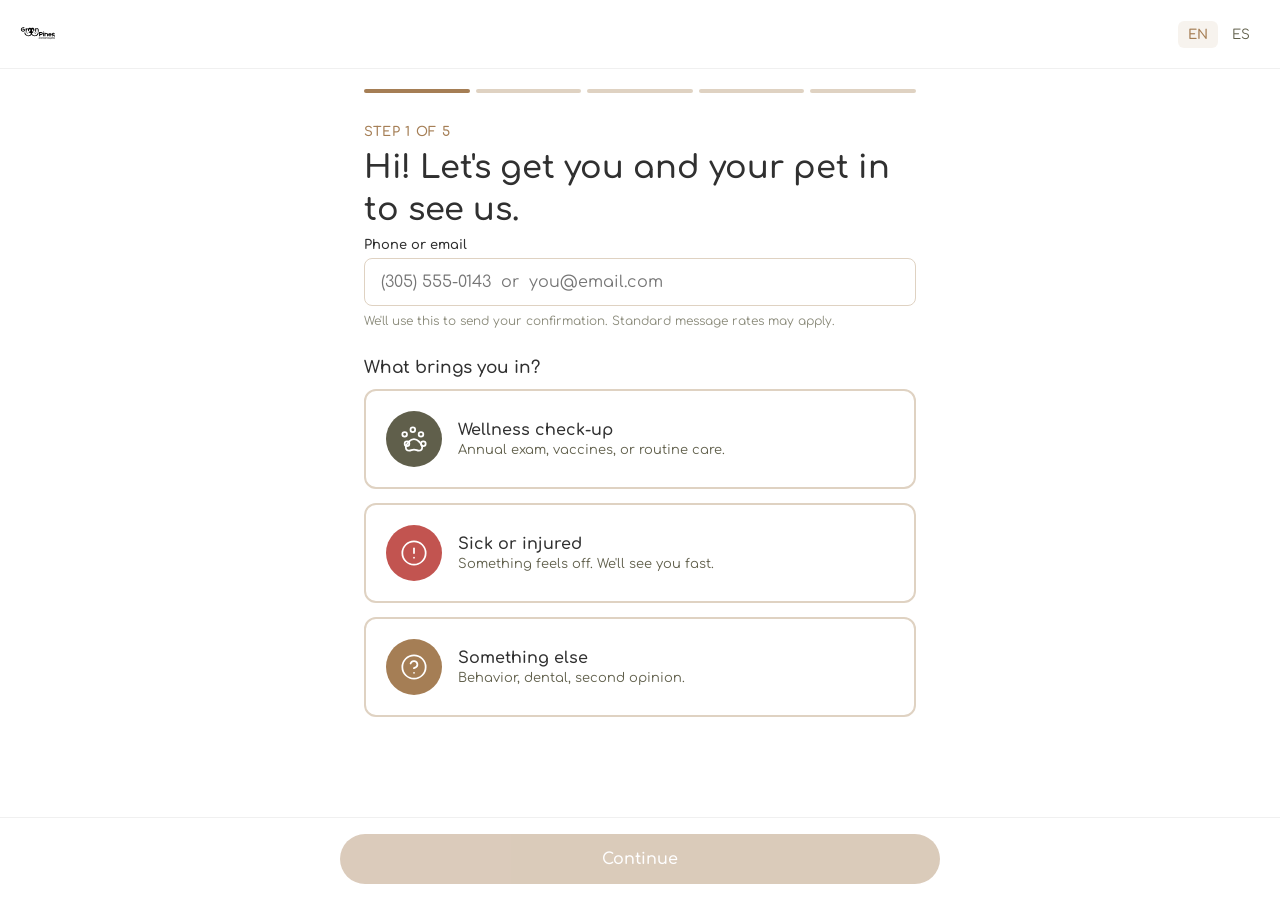
